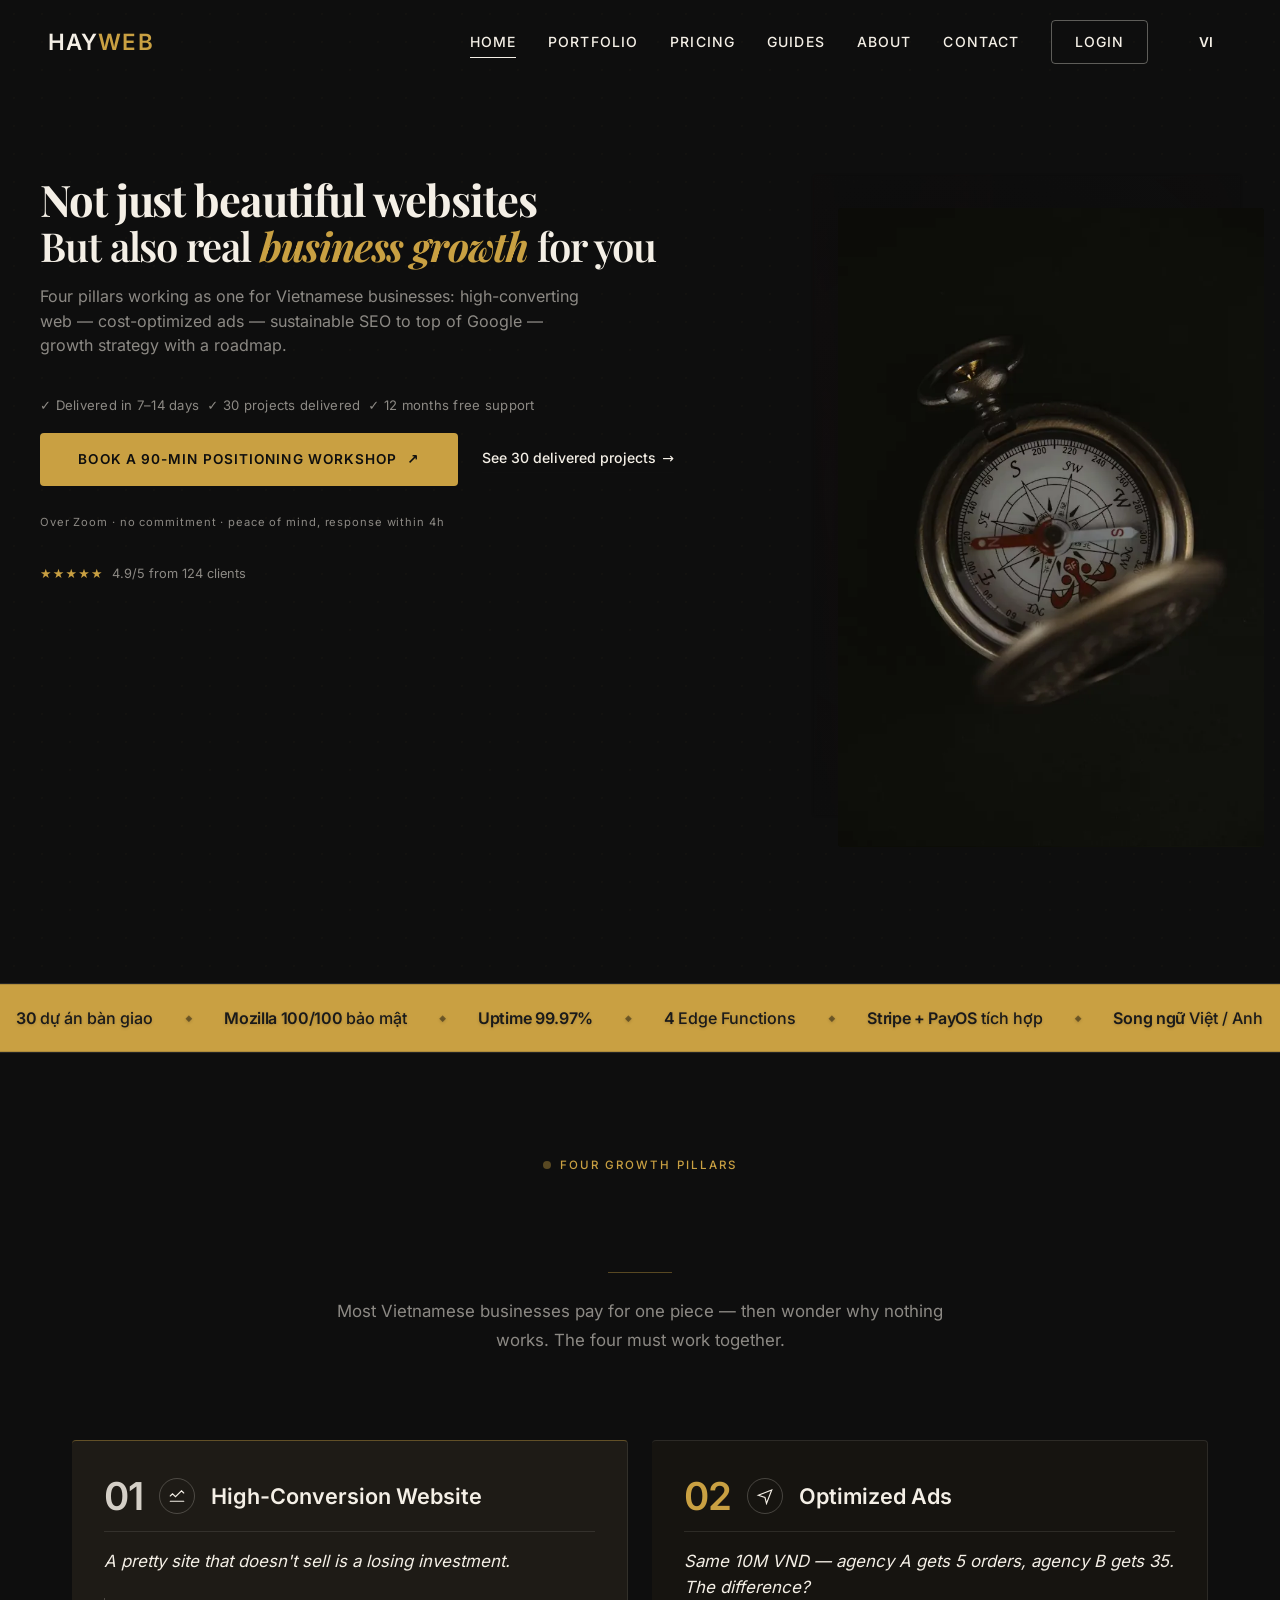
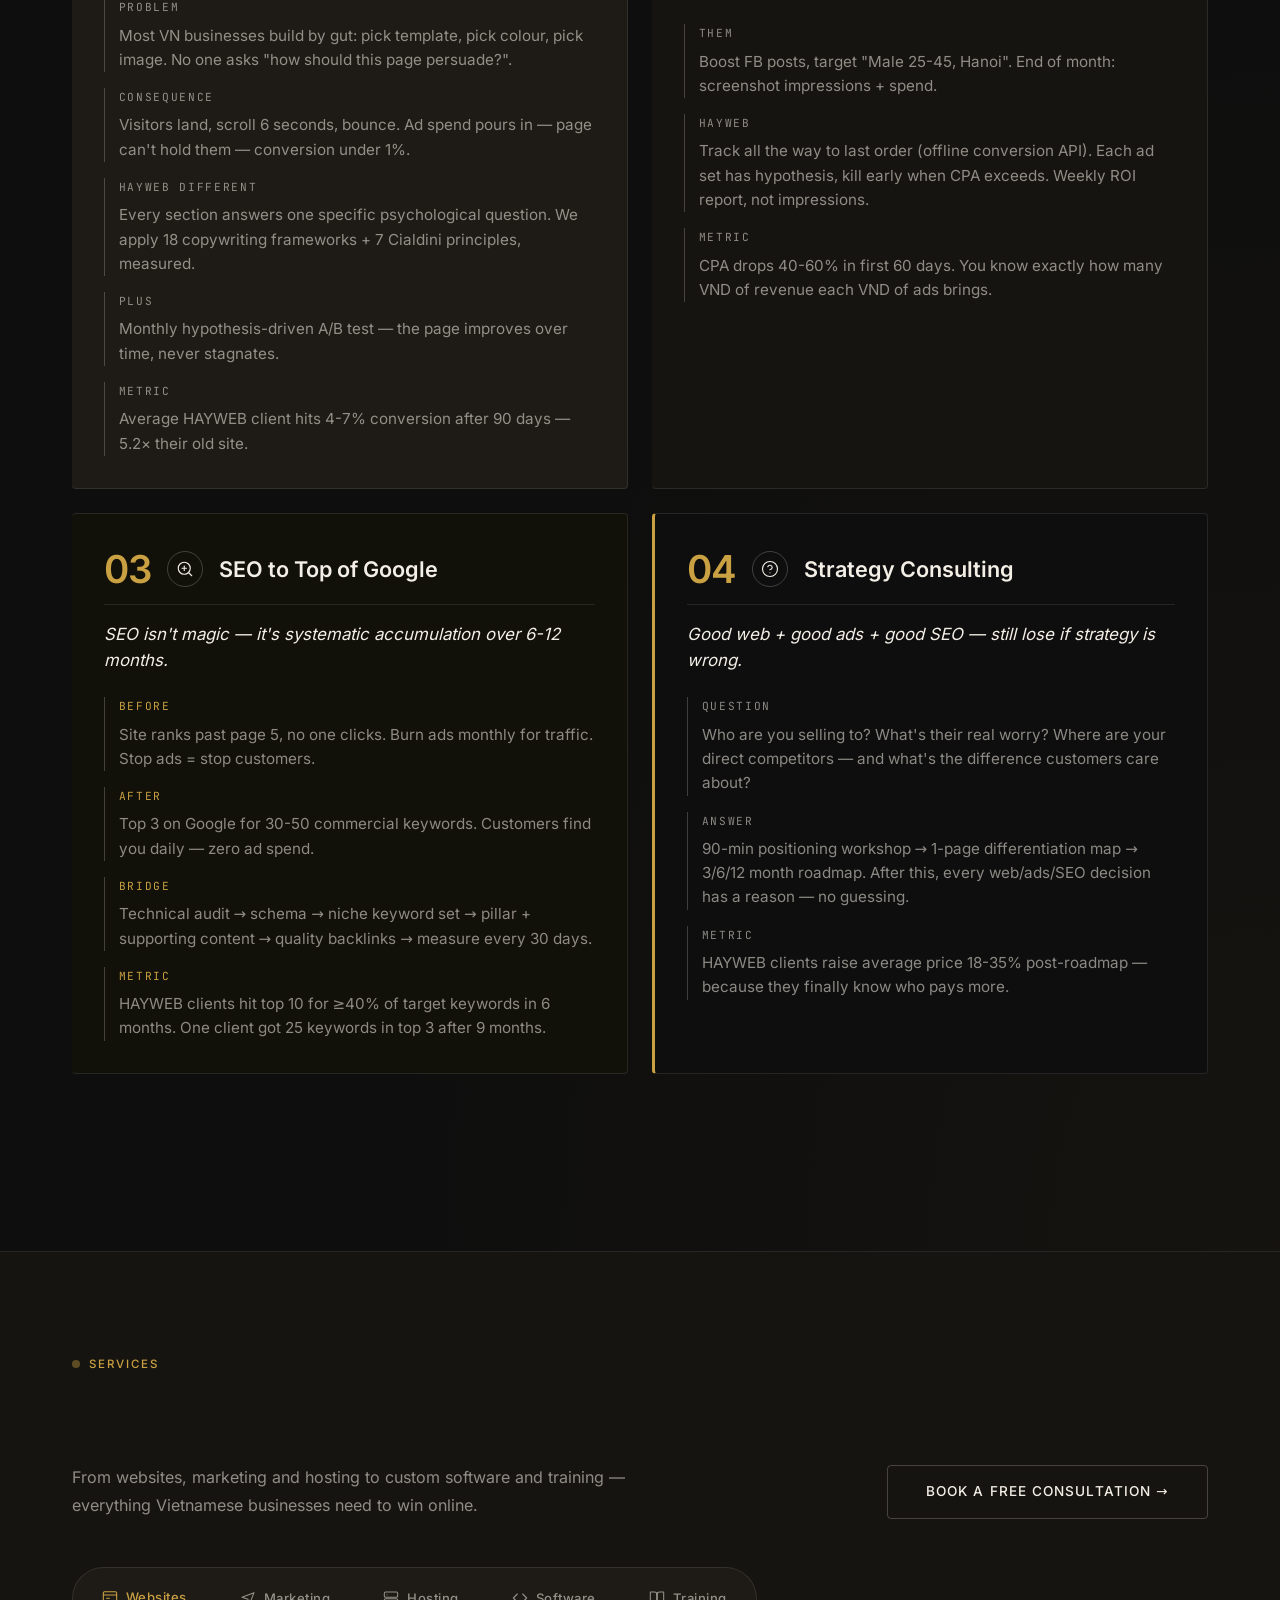
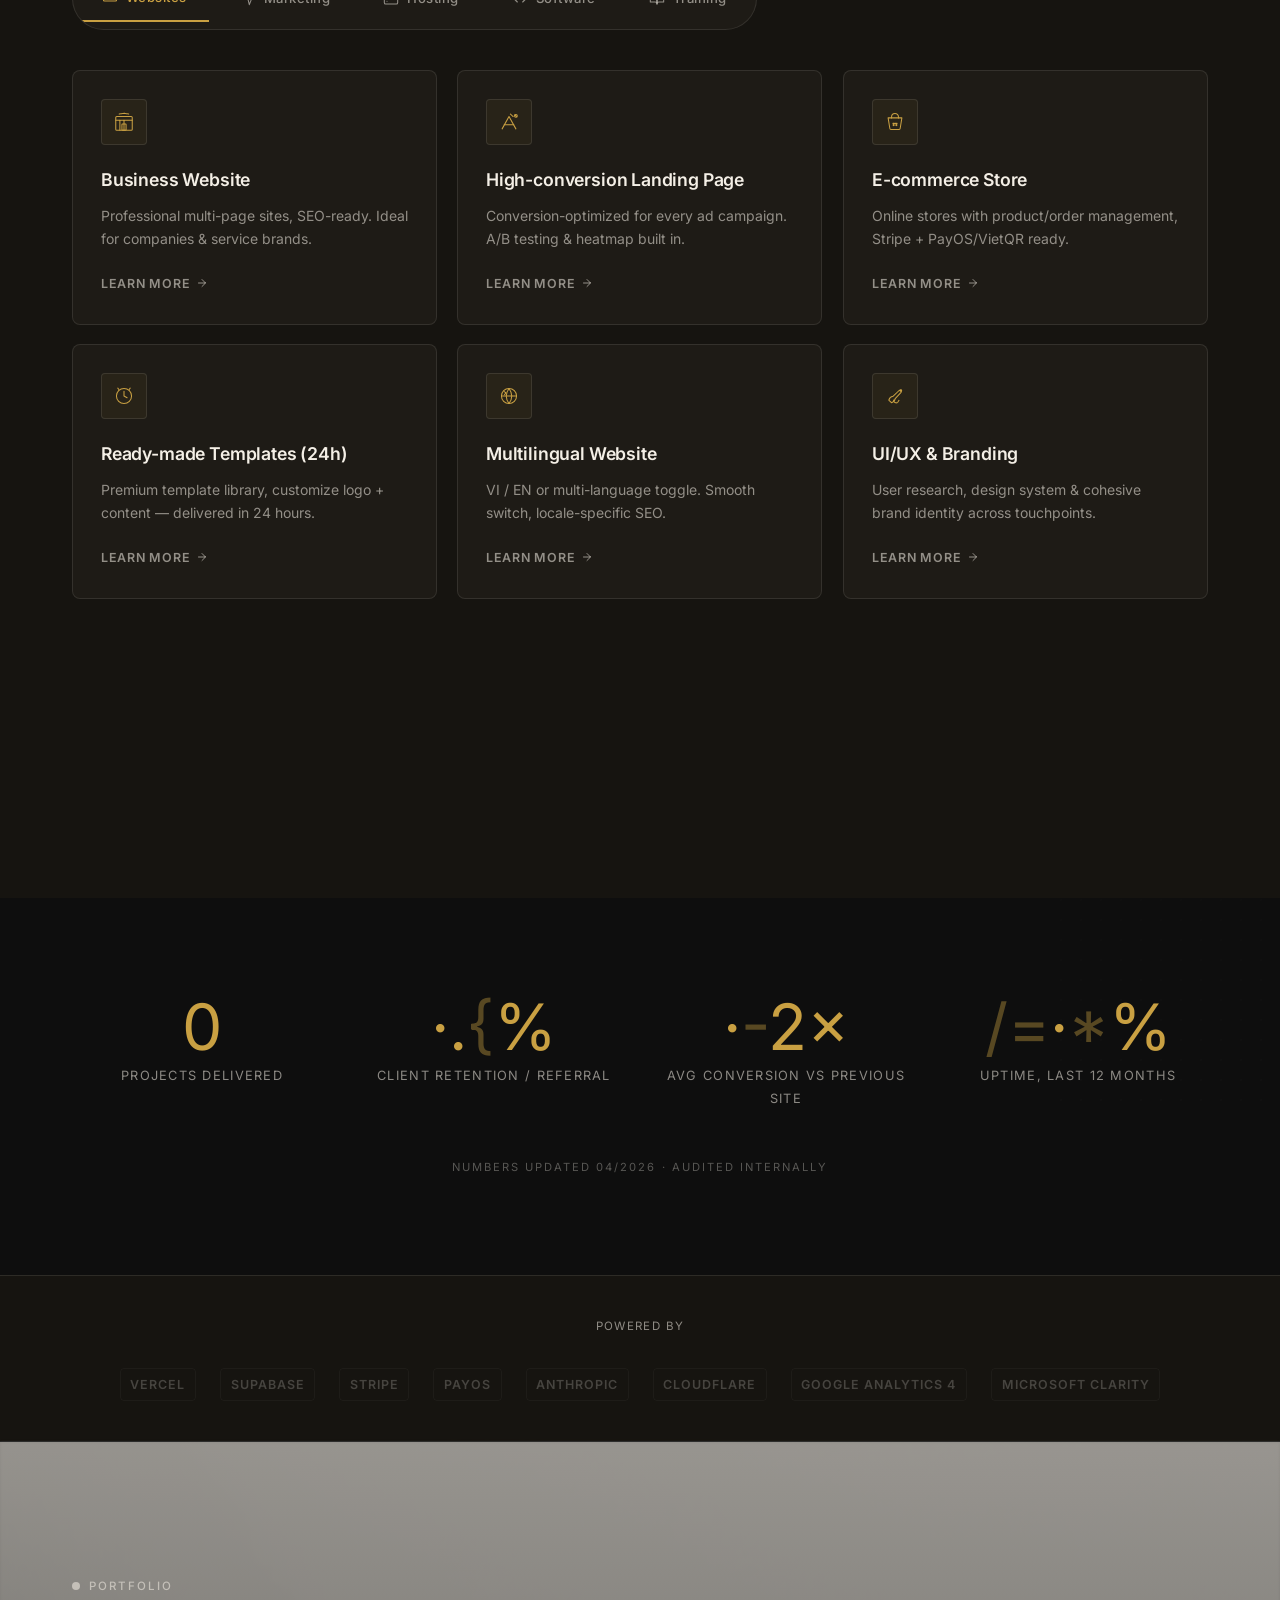
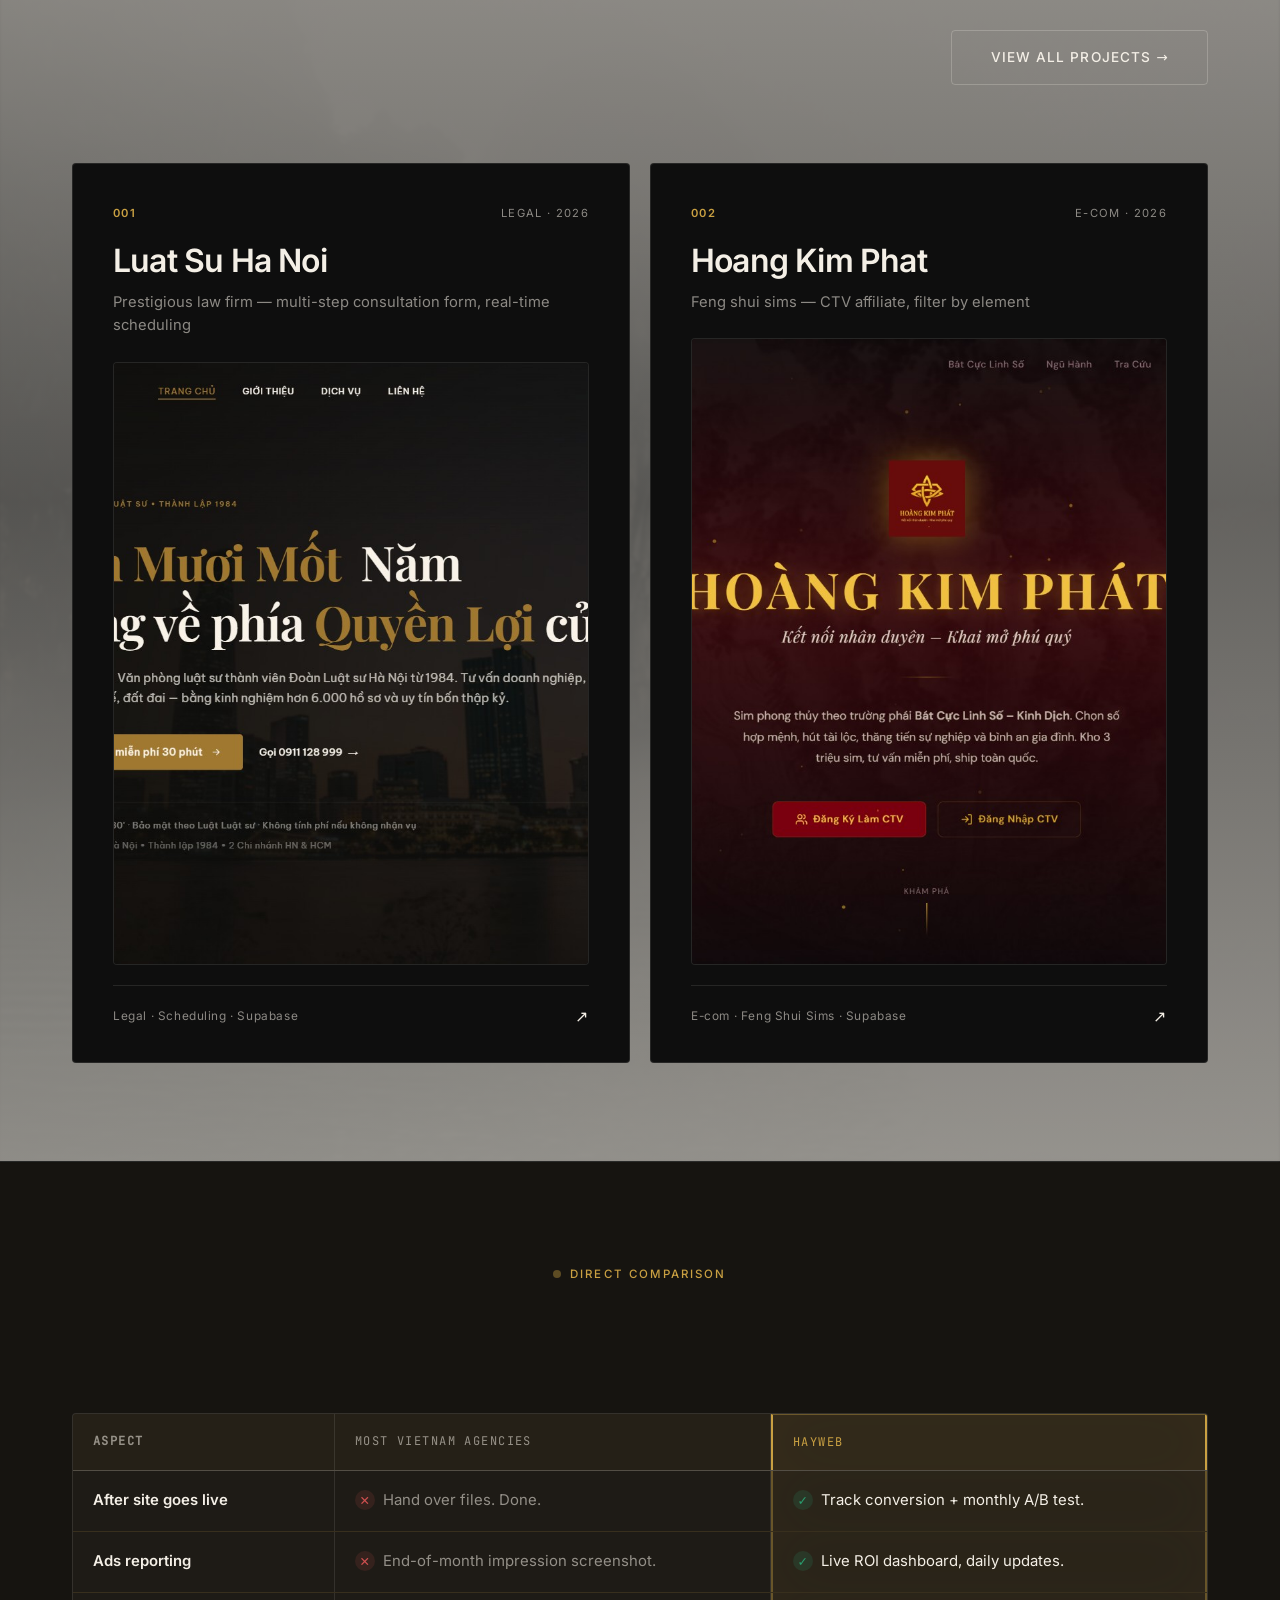
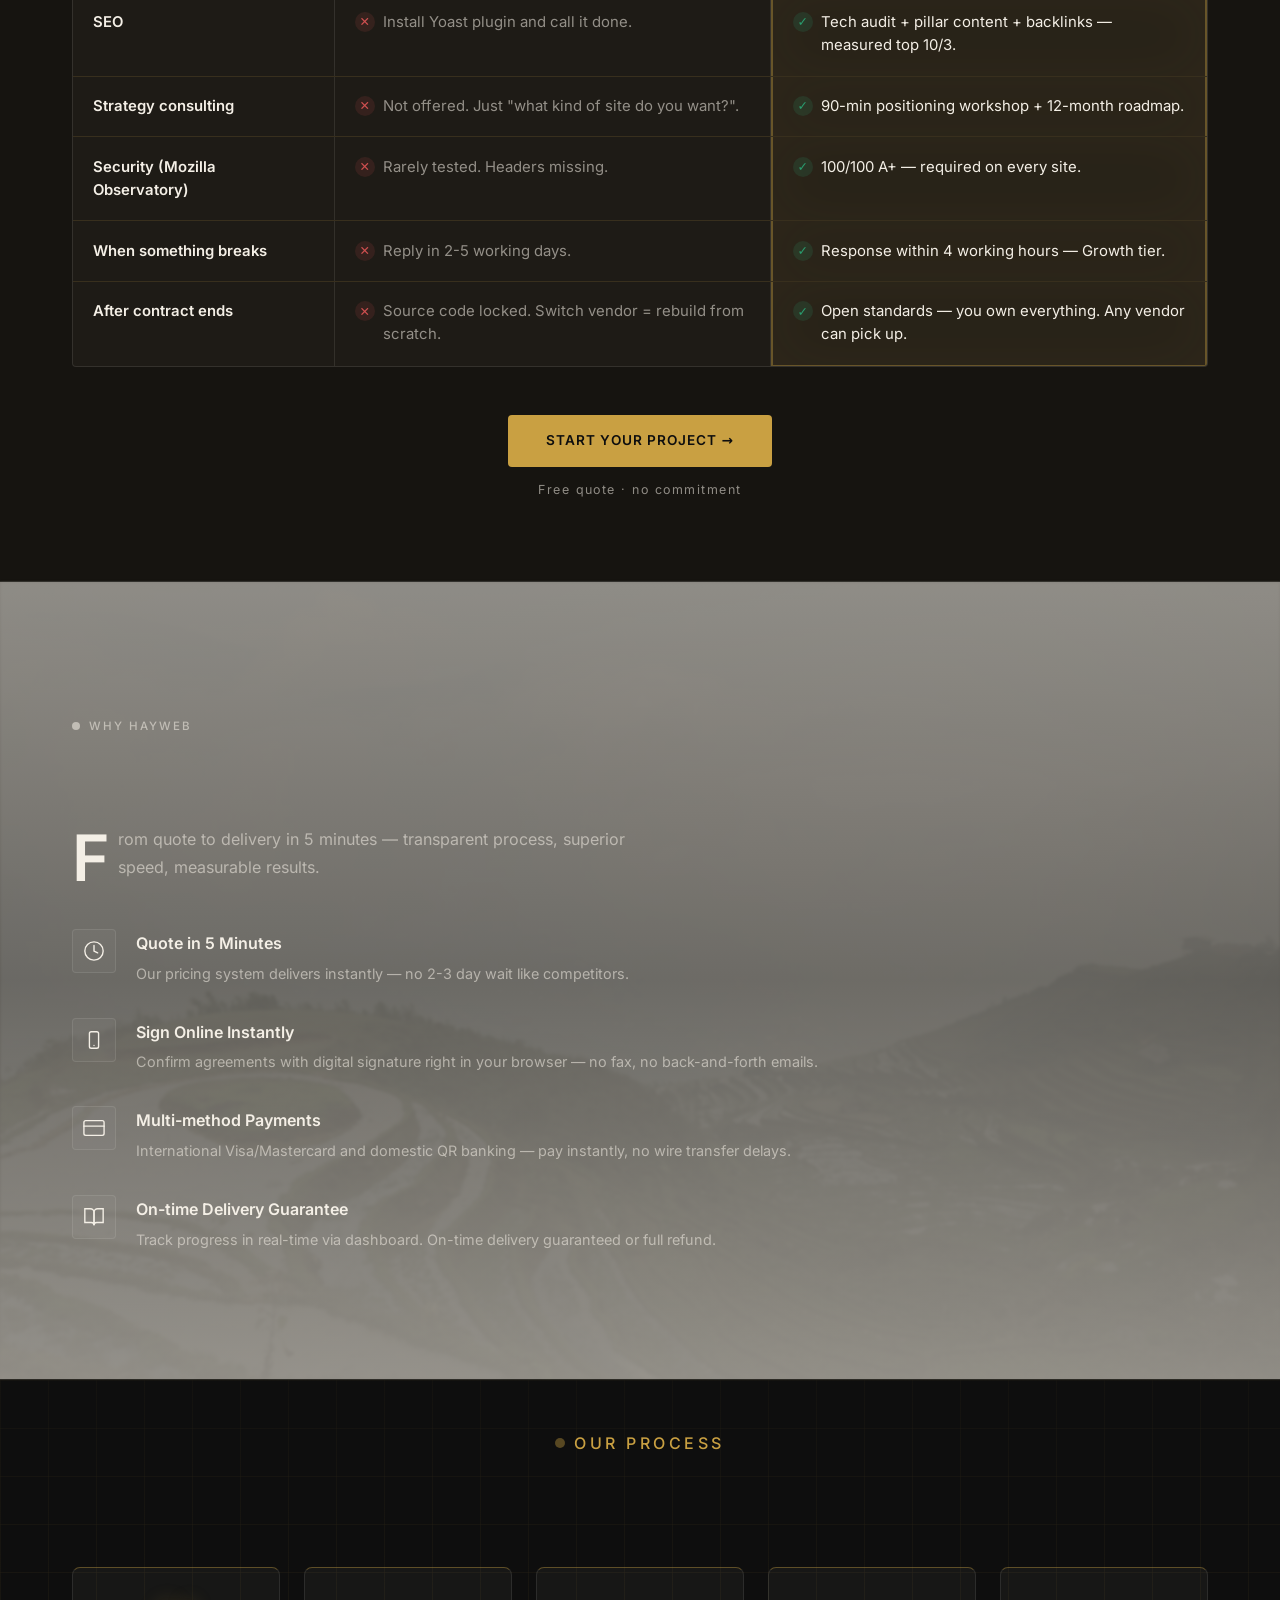
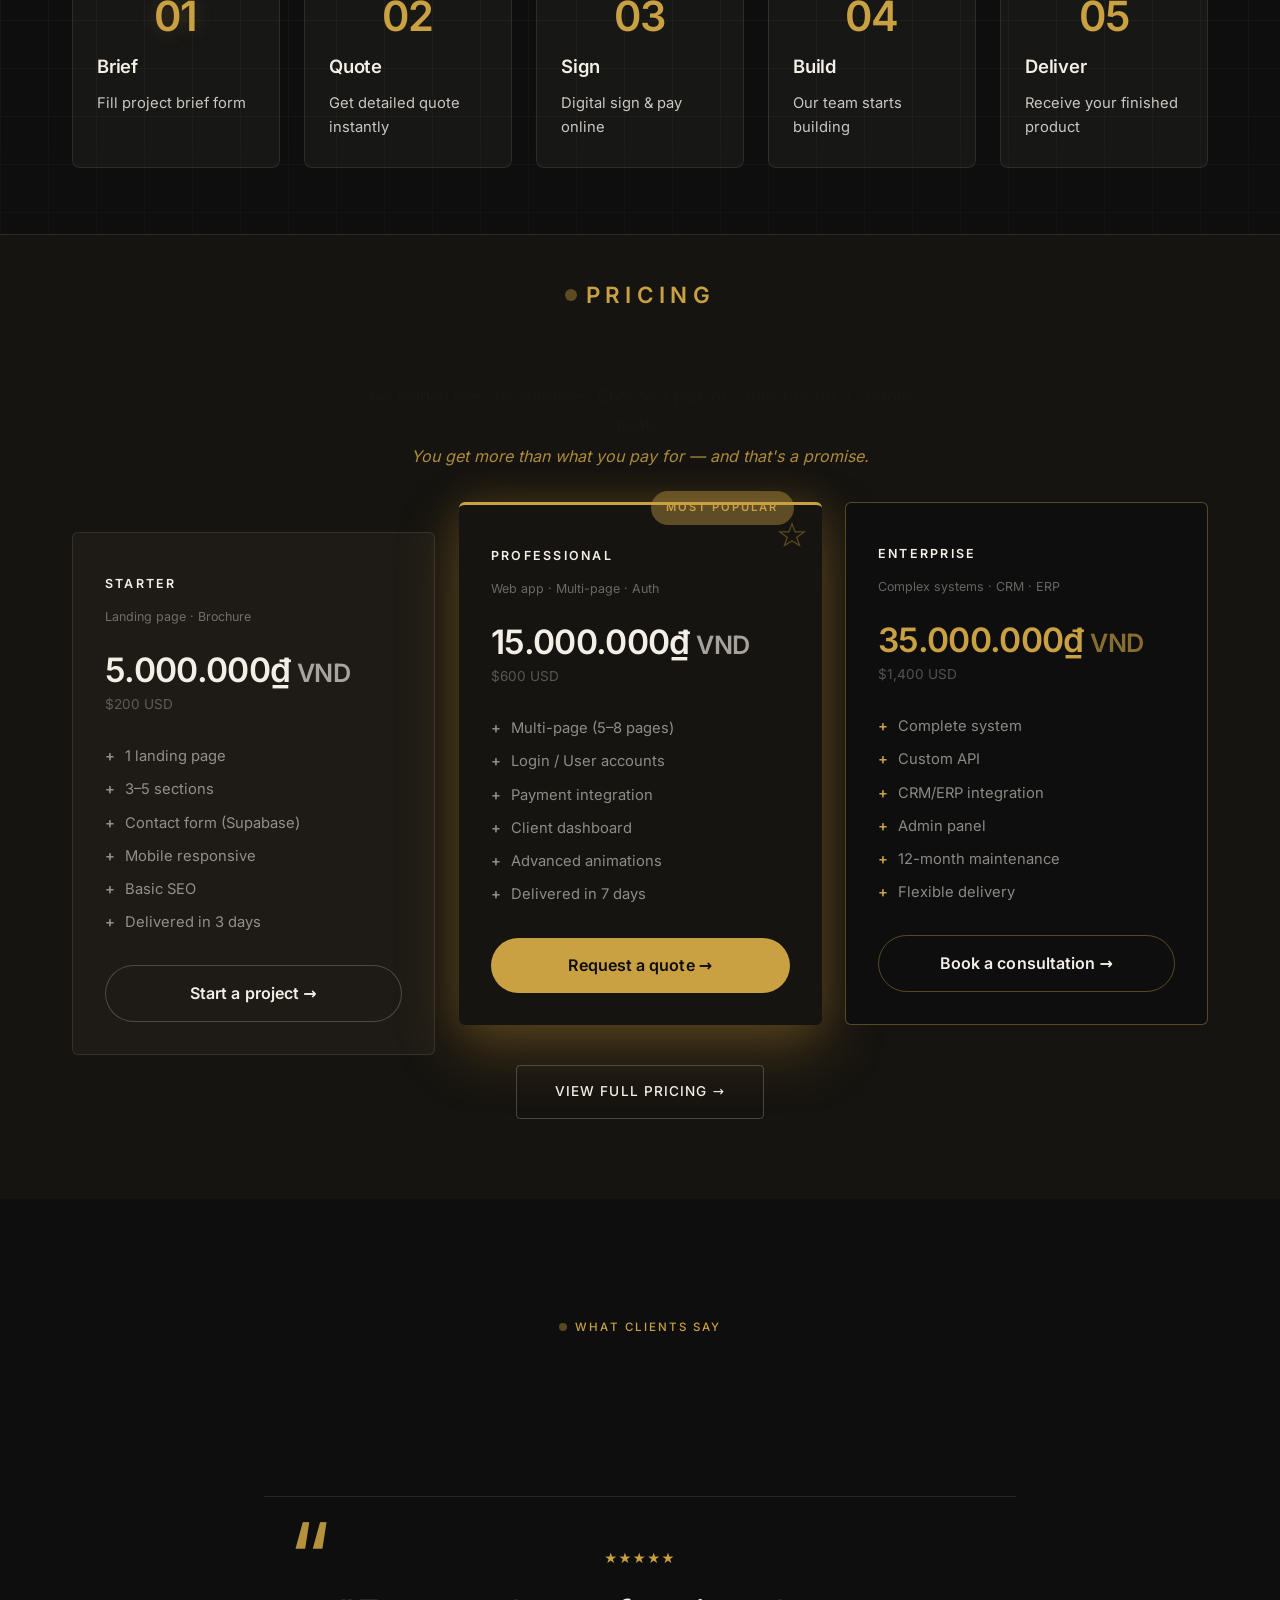
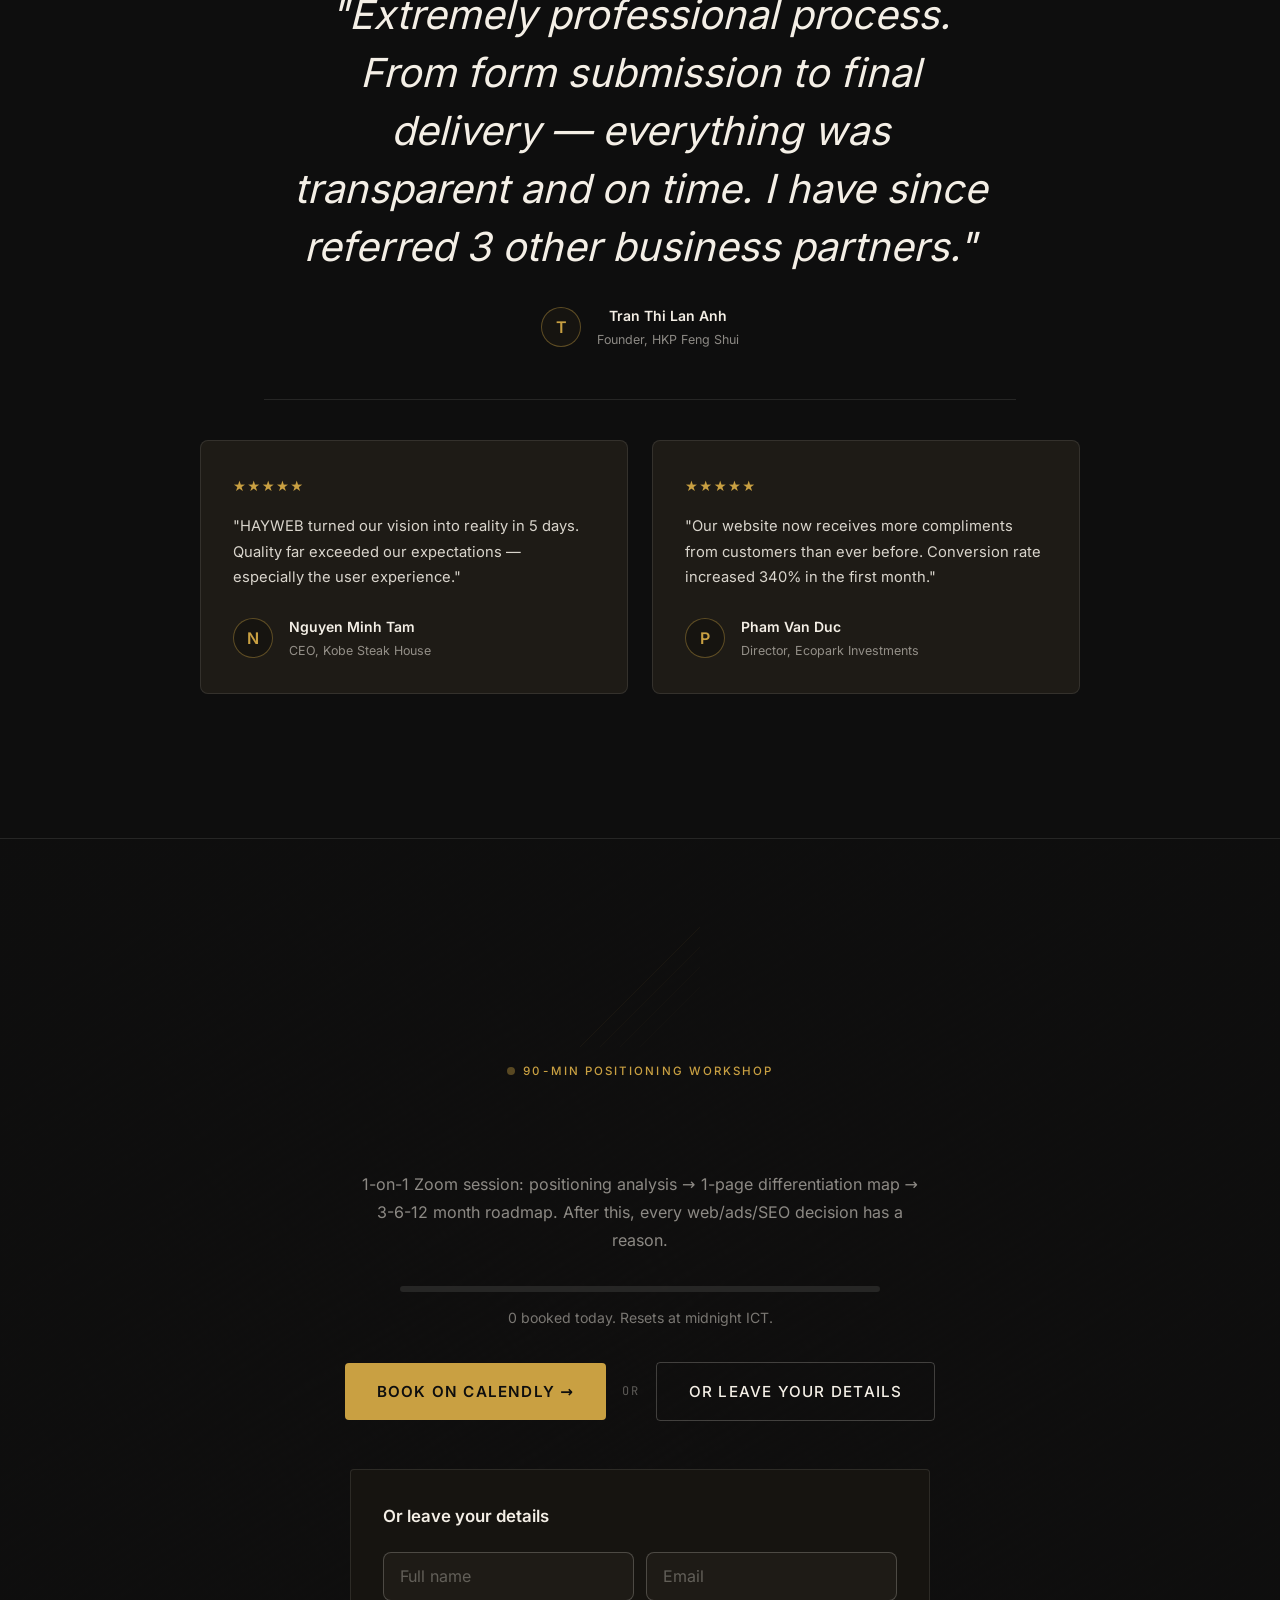
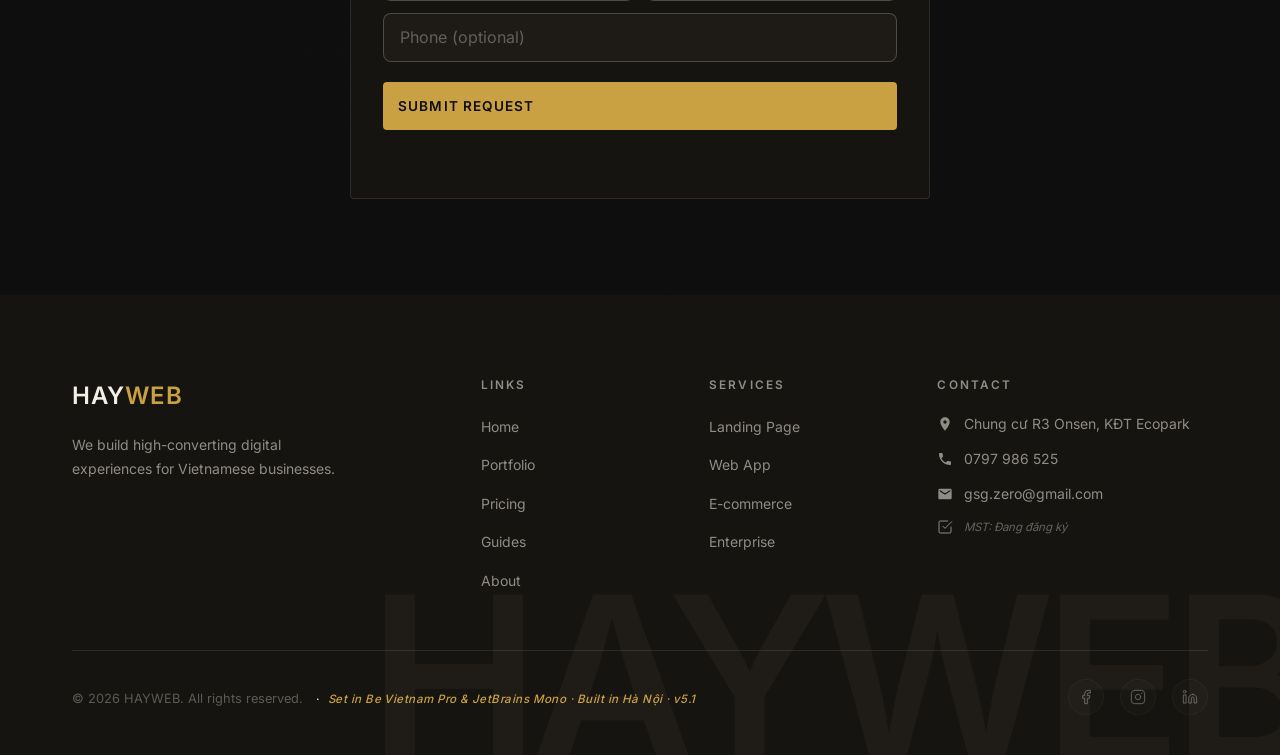
==== index.html @ c32a1100 "perf(critical-css)+seo: hand-craft 38KB→10KB above-fold + LQIP hero + Maps URL PERF: Replace Day 8 c" ====
<!DOCTYPE html>
<html lang="vi">
<head>
  <meta charset="UTF-8">
  <meta name="viewport" content="width=device-width, initial-scale=1.0">
  <meta name="google-site-verification" content="5I9K8jd0pE29wm3hvf7FBNsYsAf1_vEJTSc87kJavno">
  <title>HAYWEB – Thiết kế website chuyên nghiệp tại Hà Nội</title>
  <meta name="description" content="HAYWEB – Thiết kế website cao cấp, chuyên nghiệp. Báo giá trong 5 phút, ký số trực tuyến, thanh toán online. Đẳng cấp khác biệt từ ngày đầu tiên.">
  <meta property="og:title" content="HAYWEB – Thiết kế website chuyên nghiệp tại Hà Nội">
  <meta property="og:description" content="HAYWEB – Thiết kế website cao cấp, báo giá 5 phút, ký số trực tuyến, thanh toán online. Đẳng cấp khác biệt từ ngày đầu tiên.">
  <meta property="og:url" content="https://hayweb.vn/">
  <meta property="og:type" content="website">
  <meta property="og:image" content="https://hayweb.vn/images/og-image.jpg">
  <meta property="og:image:width" content="1200">
  <meta property="og:image:height" content="630">
  <meta property="og:image:alt" content="HAYWEB – Studio thiết kế website cao cấp Hà Nội">
  <meta property="og:locale" content="vi_VN">
  <meta property="og:site_name" content="HAYWEB">
  <meta name="twitter:card" content="summary_large_image">
  <meta name="twitter:title" content="HAYWEB – Thiết kế website chuyên nghiệp tại Hà Nội">
  <meta name="twitter:description" content="Studio thiết kế website cao cấp. Báo giá 5 phút, ký số online, thanh toán Stripe + PayOS.">
  <meta name="twitter:image" content="https://hayweb.vn/images/og-image.jpg">
  <link rel="icon" href="/favicon.svg" type="image/svg+xml">
  <link rel="canonical" href="https://hayweb.vn/">
  <link rel="preload" href="images/hero-pocket-compass.webp" as="image" type="image/webp" fetchpriority="high">
  <link rel="preload" href="fonts/inter-400-latin.woff2" as="font" type="font/woff2" crossorigin>
  <style>
    /* CLS prevention — reserve space for JS-rendered sections (page-index.js renderXxx).
       Numbers tuned via DevTools-measured rendered heights at 360px viewport mobile sim. */
    #pillars { min-height: 3200px; }
    #services-panels { min-height: 1100px; }
    #why-grid { min-height: 850px; }
    #portfolio-grid { min-height: 1400px; }
    #testimonial-marquee { min-height: 320px; }
    #pricing-grid { min-height: 1800px; }
    @media (min-width: 768px) {
      #pillars { min-height: 1800px; }
      #services-panels { min-height: 700px; }
      #portfolio-grid { min-height: 900px; }
      #pricing-grid { min-height: 900px; }
    }
  </style>
  <link rel="preload" href="fonts/inter-600-latin.woff2" as="font" type="font/woff2" crossorigin>
  <link rel="preload" href="fonts/playfair-roman-latin.woff2" as="font" type="font/woff2" crossorigin>
  <link rel="preload" href="fonts/bvp-400-vi.woff2" as="font" type="font/woff2" crossorigin>
  <style>*,::after,::before{box-sizing:border-box;margin:0;padding:0}
:root{--bg:#F4EFE6;--surface:#FAF7EE;--surface-2:#FFFFFF;--surface-hover:#EFE9DC;--border:rgba(26,26,26,.10);--border-hover:rgba(26,26,26,.22);--text:#1a1a1a;--silver:#2a2520;--silver-light:#4a4540;--muted:rgba(26,26,26,.58);--muted-2:rgba(26,26,26,.32);--white:#FFFFFF;--gold:#A67C2E;--gold-light:#BF9137;--radius:4px;--radius-lg:8px;--shadow:0 4px 24px rgba(60,40,15,.08);--font-headline:'Playfair Display','Be Vietnam Pro',Georgia,serif;--font-display:'Inter','Be Vietnam Pro',system-ui,sans-serif;--font-body:'Inter','Be Vietnam Pro',system-ui,sans-serif;--font-mono:'Inter','Be Vietnam Pro',system-ui,sans-serif;--dark-ink:#0E0E0E;--dark-surface:#161410;--dark-surface-2:#1E1B16;--dark-muted:rgba(244,239,230,.55);--dark-muted-2:rgba(244,239,230,.32);--dark-border:rgba(244,239,230,.10);--dark-border-hover:rgba(244,239,230,.22);--cream:#F4EFE6;--gold-on-dark:#C9A042;--gold-ornament:rgba(201,160,66,.40)}
html{scroll-behavior:smooth;-webkit-text-size-adjust:100%;overflow-x:clip}
body{font-family:var(--font-body);background:var(--bg);color:var(--silver);line-height:1.75;min-height:100vh;overflow-x:hidden}
a{color:var(--silver);text-decoration:none;transition:color .2s}
a:hover{color:var(--text)}
img{max-width:100%;height:auto;display:block}
button{font-family:inherit;cursor:pointer}
body::before{content:'';position:fixed;inset:0;z-index:-1;background-image:url("data:image/svg+xml,%3Csvg viewBox='0 0 256 256' xmlns='http://www.w3.org/2000/svg'%3E%3Cfilter id='noise'%3E%3CfeTurbulence type='fractalNoise' baseFrequency='0.9' numOctaves='4'/%3E%3C/filter%3E%3Crect width='100%25' height='100%25' filter='url(%23noise)' opacity='0.025'/%3E%3C/svg%3E");pointer-events:none;mix-blend-mode:multiply}
#nav{position:fixed;top:0;left:0;right:0;z-index:1000;display:flex;align-items:center;justify-content:space-between;padding:1.25rem 3rem;background:0 0;transition:background .4s,border-color .4s,padding .4s}
@media (max-width:900px){#nav{padding:1rem 1.5rem}}
.hero{position:relative;min-height:100vh;display:flex;align-items:stretch;justify-content:center;overflow:hidden;background-color:var(--bg);background-image:radial-gradient(circle,rgba(26,26,26,.05) 1px,transparent 1px);background-size:28px 28px;color:#1a1a1a;text-align:left;border-bottom:1px solid rgba(26,26,26,.08)}
.hero-bg{display:none}
.hero-content{position:relative;z-index:1;width:100%;max-width:1320px;padding:3.5rem 2.5rem 3rem;display:grid;grid-template-columns:1.25fr 0.75fr;gap:4rem;align-items:start}
.hero-text{max-width:820px}
.hero-eyebrow{display:none!important}
.hero-title{font-family:var(--font-display);font-weight:700;color:#1a1a1a;margin-bottom:1rem;opacity:0;transform:translateY(30px);animation:.9s .4s forwards fadeUp;font-size:clamp(2.2rem,4.2vw,4rem);line-height:1.08;letter-spacing:-.025em;white-space:normal;display:flex;flex-direction:column}
.hero-subtitle{font-size:clamp(1rem,2vw,1.15rem);color:rgba(26,26,26,.65);max-width:520px;line-height:1.7;margin:0 0 2.25rem;opacity:0;transform:translateY(25px);animation:.9s .6s forwards fadeUp}
.hero-actions{display:flex;align-items:center;justify-content:flex-start;gap:1rem;flex-wrap:wrap;opacity:0;transform:translateY(20px);animation:.8s .8s forwards fadeUp}
.hero-benefits{display:flex;align-items:center;justify-content:flex-start;gap:1.5rem;flex-wrap:wrap;opacity:0;transform:translateY(20px);animation:.8s .75s forwards fadeUp;margin-bottom:1.75rem}
.btn-primary{position:relative;overflow:hidden;padding:.9rem 2.4rem;background:var(--text);color:var(--bg);border:none;border-radius:var(--radius);font-size:.85rem;font-weight:600;letter-spacing:.08em;text-transform:uppercase;display:inline-flex;align-items:center;gap:.5rem;transition:background .2s,box-shadow .2s,color .2s}
.btn-primary:hover{background:#000;color:#fff;box-shadow:0 12px 36px rgba(26,26,26,.2)}
.btn-outline{padding:.9rem 2.4rem;background:0 0;color:var(--text);border:1px solid var(--border-hover);border-radius:var(--radius);font-size:.85rem;font-weight:500;letter-spacing:.08em;text-transform:uppercase;display:inline-flex;align-items:center;gap:.5rem;transition:border-color .2s,color .2s,background .2s}
.btn-outline:hover{border-color:var(--text);color:var(--text);background:rgba(26,26,26,.04)}
.hero-product-figure{position:relative;width:100%;aspect-ratio:2/3;max-width:460px;margin:0 auto;border-radius:var(--radius);overflow:hidden;display:flex;flex-direction:column;background-image:url("[data-uri]");background-size:cover;background-position:center;background-repeat:no-repeat;z-index:2}
.hero-product-figure img{width:100%;height:100%;object-fit:cover;object-position:center;display:block}
.hero-visual-editorial{position:relative;width:100%;max-width:520px;margin-left:auto;opacity:0;transform:translateY(20px);animation:.9s 1s forwards fadeUp;isolation:isolate}
.hero-visual-caption{display:none!important}
.fade-up{opacity:0;transform:translateY(30px);transition:opacity .7s,transform .7s}
.fade-up.revealed{opacity:1;transform:none}
@keyframes fadeUp{to{opacity:1;transform:translateY(0)}}
.marquee{background:var(--gold,#a67c2e);color:#1a1a1a;border-top:1px solid rgba(26,26,26,.15);border-bottom:1px solid rgba(26,26,26,.15);overflow:hidden;position:relative}
.marquee-track{display:flex;width:max-content;animation:64s linear infinite marqueeScroll}
.marquee:hover .marquee-track{animation-play-state:paused}
.marquee-content{display:flex;align-items:center;gap:2rem;padding:1.2rem 1rem;font-family:var(--font-display);font-weight:500;font-size:1rem;white-space:nowrap}
.marquee-stat strong{font-family:var(--font-mono);font-weight:700;font-size:1.15rem;letter-spacing:-.02em;color:#1a1a1a;font-synthesis:none}
.marquee-dot{color:rgba(14,14,14,.45);font-size:.55rem;flex-shrink:0}
@keyframes marqueeScroll{0%{transform:translateX(0)}100%{transform:translateX(-50%)}}
@media (max-width:1024px){.hero-content{grid-template-columns:1fr;gap:3rem;text-align:center;padding:7rem 2rem 5rem}.hero-text{max-width:720px;margin:0 auto}.hero-actions,.hero-benefits{justify-content:center}.hero-subtitle{margin-left:auto;margin-right:auto}.hero-visual-editorial{max-width:440px;margin:1rem auto 1.5rem}}
@media (max-width:768px){.hero-content{padding:2.5rem 1.5rem 2rem}.hero-title{font-size:3.2rem}.hero-product-figure{max-width:320px}.marquee-track{animation-duration:48s}.marquee-content{font-size:.88rem;gap:1.5rem}.marquee-stat strong{font-size:1rem}}
@media (prefers-reduced-motion:reduce){.marquee-track{animation:none}*,::after,::before{animation-duration:0s!important;animation-iteration-count:1!important;transition-duration:0s!important}.fade-up{opacity:1!important;transform:none!important}.cursor-pill{display:none!important}}
.cursor-pill{display:none!important}
body.home-dark-luxury{background:var(--dark-ink);color:var(--cream);--bg:var(--dark-ink);--surface:var(--dark-surface);--surface-hover:var(--dark-surface-2);--text:var(--cream);--silver:var(--cream);--silver-light:rgba(244,239,230,.72);--muted:var(--dark-muted);--border:var(--dark-border);--border-hover:var(--dark-border-hover);--gold:var(--gold-on-dark);--white:var(--dark-surface)}
body.home-dark-luxury::before{background-image:url("data:image/svg+xml,%3Csvg viewBox='0 0 256 256' xmlns='http://www.w3.org/2000/svg'%3E%3Cfilter id='noise'%3E%3CfeTurbulence type='fractalNoise' baseFrequency='0.9' numOctaves='4'/%3E%3C/filter%3E%3Crect width='100%25' height='100%25' filter='url(%23noise)' opacity='0.018'/%3E%3C/svg%3E");mix-blend-mode:screen}
body.home-dark-luxury #nav{background:0 0}
body.home-dark-luxury .hero{background:var(--dark-ink);background-image:radial-gradient(circle,rgba(201,160,66,.025) 1px,transparent 1px);background-size:28px 28px;color:var(--cream);border-bottom-color:var(--dark-border);min-height:auto;max-height:none}
body.home-dark-luxury .hero-content{align-items:stretch}
body.home-dark-luxury .hero-title{color:var(--cream);font-size:clamp(2rem,3.4vw,2.75rem);line-height:1.1}
body.home-dark-luxury .hero-subtitle{color:var(--dark-muted)}
body.home-dark-luxury .hero-visual-editorial{position:relative;isolation:isolate}
body.home-dark-luxury .hero-visual-editorial::before{content:'';position:absolute;inset:0;background-image:url('images/hero-velvet-oxblood.jpg');background-size:cover;background-position:right center;transform:scaleX(-1);filter:brightness(.45) contrast(1.05) saturate(.7) blur(1.5px);opacity:.22;z-index:0;pointer-events:none}
body.home-dark-luxury .hero-visual-editorial::after{content:'';position:absolute;inset:0;background:radial-gradient(ellipse at 30% 50%,rgba(14,14,14,.65) 0,rgba(14,14,14,.85) 70%,rgba(14,14,14,.95) 100%);z-index:1;pointer-events:none}
body.home-dark-luxury .hero-visual.hero-visual-editorial{display:flex;flex-direction:column;justify-content:flex-end;align-self:stretch}
body.home-dark-luxury .hero-product-figure{margin:0 0 0 auto!important;transform:translate(1.5rem,2rem);position:relative;z-index:2}
body.home-dark-luxury .marquee .marquee-stat,body.home-dark-luxury .marquee .marquee-dot{text-shadow:0 1px 3px rgba(60,40,15,.2)}
body.home-dark-luxury input:not([type=checkbox]):not([type=radio]):not([type=submit]):not([type=button]){background:var(--dark-surface-2);color:var(--cream);border:1px solid var(--dark-border-hover);font-size:16px;font-family:var(--font-body)}
@media (max-width:1024px){body.home-dark-luxury .hero-product-figure{transform:none;margin:1rem auto 0!important}}
@media (max-width:768px){body.home-dark-luxury .hero-visual-editorial{display:none}body.home-dark-luxury .hero-title{font-size:clamp(2.8rem,8vw,4rem)}body.home-dark-luxury .marquee .marquee-stat{font-size:.85rem}}</style><link rel="stylesheet" href="css/style.css"><noscript><link rel="stylesheet" href="css/style.css"></noscript>
  <script type="application/ld+json">
  {
    "@context": "https://schema.org",
    "@graph": [
      {
        "@type": "Organization",
        "@id": "https://hayweb.vn/#organization",
        "name": "HAYWEB",
        "alternateName": "HAYWEB Studio",
        "url": "https://hayweb.vn/",
        "logo": {
          "@type": "ImageObject",
          "url": "https://hayweb.vn/favicon.svg",
          "width": 512,
          "height": 512
        },
        "description": "Studio thiết kế website cao cấp tại Hà Nội. Bốn trụ cột: website chuyển đổi cao, quảng cáo tối ưu, SEO bền vững, chiến lược tăng trưởng cho doanh nghiệp Việt.",
        "address": {
          "@type": "PostalAddress",
          "streetAddress": "Chung cư R3 Onsen, KĐT Ecopark",
          "addressLocality": "Hà Nội",
          "addressCountry": "VN"
        },
        "contactPoint": {
          "@type": "ContactPoint",
          "telephone": "+84-797-986-525",
          "contactType": "customer service",
          "areaServed": "VN",
          "availableLanguage": ["Vietnamese", "English"]
        },
        "founder": { "@id": "https://hayweb.vn/about#gialuong" },
        "knowsAbout": ["Web Design", "SEO", "Digital Marketing", "Conversion Optimization"],
        "areaServed": { "@type": "Country", "name": "Vietnam" },
        "sameAs": [
          "https://zalo.me/0797986525",
          "https://share.google/uoSstesYqToDOje9V"
        ]
      },
      {
        "@type": "WebSite",
        "@id": "https://hayweb.vn/#website",
        "url": "https://hayweb.vn/",
        "name": "HAYWEB",
        "description": "Studio thiết kế website cao cấp tại Hà Nội",
        "publisher": { "@id": "https://hayweb.vn/#organization" },
        "inLanguage": ["vi", "en"]
      },
      {
        "@type": "WebPage",
        "@id": "https://hayweb.vn/#webpage",
        "url": "https://hayweb.vn/",
        "name": "HAYWEB – Thiết kế website chuyên nghiệp tại Hà Nội",
        "description": "HAYWEB – Thiết kế website cao cấp, chuyên nghiệp. Báo giá trong 5 phút, ký số trực tuyến, thanh toán online. Đẳng cấp khác biệt từ ngày đầu tiên.",
        "isPartOf": { "@id": "https://hayweb.vn/#website" },
        "about": { "@id": "https://hayweb.vn/#organization" },
        "inLanguage": "vi"
      }
    ]
  }
  </script>
</head>
<body class="home-dark-luxury">

<nav id="nav" role="navigation" aria-label="Main navigation"></nav>

<main id="main-content">

<!-- HERO — editorial v5.1 dark luxury (asymmetric text-left + velvet art right) -->
<!-- Pattern: design-004 Dark Editorial Typography, copy-004 Hero Triple Trust Stack -->
<section class="hero bg-paper-grain" id="home">
  <div class="hero-bg"></div>
  <div class="hero-content">
    <div class="hero-text">
      <div class="hero-eyebrow" id="hero-eyebrow" data-motion="hero-eyebrow"></div>
      <!-- data-split-text REMOVED per effects-plan.md §5: hero H1 uses custom GSAP multi-line
           slide animation (page-index.js PATTERN 1) — split-text-reveal would conflict. -->
      <h1 class="hero-title" id="hero-title" data-motion="hero-reveal"></h1>
      <p class="hero-subtitle" id="hero-sub" data-motion="hero-sub"></p>
      <div class="hero-benefits" id="hero-benefits" data-motion="hero-benefits"></div>
      <div class="hero-actions" id="hero-actions" data-motion="hero-ctas">
        <!-- Primary CTA — data-magnetic hook for motion-director Phase 3.2.5 -->
      </div>
    </div>

    <!-- Hero right column — v5.1 revision: brass compass image (images-curated-v2.md v2-1) -->
    <!-- D1: Replaces CSS art-typography per peer revision. velvet ::before kept as safety-net below image. -->
    <!-- Mode B: hero-velvet-oxblood.jpg via CSS ::before on .hero-visual-editorial (images-curated.md Image 3) -->
    <div class="hero-visual hero-visual-editorial" data-motion="hero-art">
      <!-- P2c: figcaption removed per peer direction — image only, no overlay text -->
      <figure class="hero-product-figure">
        <picture>
          <source type="image/webp" srcset="images/hero-pocket-compass.webp">
          <img src="images/hero-pocket-compass.png" alt="La bàn bỏ túi đồng cổ trên nền tối — biểu tượng định hướng cho dự án web HAYWEB" loading="eager" fetchpriority="high" decoding="async" width="700" height="1050">
        </picture>
      </figure>
      <span class="hero-visual-caption" id="hero-visual-caption" hidden></span>
    </div>
  </div>
</section>

<!-- MARQUEE PROOF STRIP — gold band, 7 verified stats, 64s loop (content-output-2026-05-03 §marquee) -->
<div class="marquee" aria-hidden="true">
  <div class="marquee-track">
    <!-- Content duplicated once for seamless infinite loop (translateX(-50%) technique) -->
    <div class="marquee-content">
      <span class="marquee-stat"><strong>30</strong> dự án bàn giao</span>
      <span class="marquee-dot">◆</span>
      <span class="marquee-stat"><strong>Mozilla 100/100</strong> bảo mật</span>
      <span class="marquee-dot">◆</span>
      <span class="marquee-stat"><strong>Uptime 99.97%</strong></span>
      <span class="marquee-dot">◆</span>
      <span class="marquee-stat"><strong>4</strong> Edge Functions</span>
      <span class="marquee-dot">◆</span>
      <span class="marquee-stat"><strong>Stripe + PayOS</strong> tích hợp</span>
      <span class="marquee-dot">◆</span>
      <span class="marquee-stat"><strong>Song ngữ</strong> Việt / Anh</span>
      <span class="marquee-dot">◆</span>
      <span class="marquee-stat"><strong>CSP A+</strong> · không CDN ngoài</span>
      <span class="marquee-dot">◆</span>
    </div>
    <!-- Duplicate for loop -->
    <div class="marquee-content" aria-hidden="true">
      <span class="marquee-stat"><strong>30</strong> dự án bàn giao</span>
      <span class="marquee-dot">◆</span>
      <span class="marquee-stat"><strong>Mozilla 100/100</strong> bảo mật</span>
      <span class="marquee-dot">◆</span>
      <span class="marquee-stat"><strong>Uptime 99.97%</strong></span>
      <span class="marquee-dot">◆</span>
      <span class="marquee-stat"><strong>4</strong> Edge Functions</span>
      <span class="marquee-dot">◆</span>
      <span class="marquee-stat"><strong>Stripe + PayOS</strong> tích hợp</span>
      <span class="marquee-dot">◆</span>
      <span class="marquee-stat"><strong>Song ngữ</strong> Việt / Anh</span>
      <span class="marquee-dot">◆</span>
      <span class="marquee-stat"><strong>CSP A+</strong> · không CDN ngoài</span>
      <span class="marquee-dot">◆</span>
    </div>
  </div>
</div>

<!-- 4 PILLARS — editorial: drop-cap intro + numbered XL cards -->
<!-- Pattern: code-009 GSAP Horizontal Pin Scroll; ascending tone card 1→4 -->
<section id="pillars" class="pillars-section bg-warm-corner">
  <div class="container">
    <div class="text-center" style="margin-bottom:3.5rem">
      <div class="section-label fade-up" style="justify-content:center" id="pillars-label"></div>
      <h2 class="section-title fade-up" id="pillars-title" data-split-text></h2>
      <hr class="rule-line rule-center fade-up" aria-hidden="true">
      <p class="pillars-intro-prose fade-up drop-cap" id="pillars-desc"></p>
    </div>
    <!-- data-tilt on pillar cards applied by JS renderPillars() via card class -->
    <div class="pillars-grid" id="pillars-grid"></div>
  </div>
</section>

<!-- SERVICES (TABS) -->
<!-- Pattern: design-006 Editorial Mono Kicker; ascending dark panels -->
<section id="services" style="padding-top:6rem">
  <div class="container">
    <div style="display:flex;align-items:flex-end;justify-content:space-between;margin-bottom:3rem;gap:2rem;flex-wrap:wrap">
      <div>
        <div class="section-label fade-up" id="svc-label"></div>
        <h2 class="section-title fade-up" id="svc-title"></h2>
        <p class="section-desc fade-up" id="svc-desc"></p>
      </div>
      <a href="/new-project.html" class="btn-outline fade-up" style="white-space:nowrap" id="svc-cta"></a>
    </div>
    <div class="services-tabs fade-up" id="services-tabs" role="tablist"></div>
    <div class="services-tabs-panels" id="services-panels"></div>
  </div>
</section>

<!-- STATS — editorial shock-contrast dark section (1 dark instance per page = pacing rhythm) -->
<!-- Pattern: code-001 Stats Counter easeOutCubic; Mode B marble zone atmospheric (images-curated.md Image 4) -->
<!-- data-nav-dark: signals nav-dark IntersectionObserver to invert nav when overlapping -->
<section class="stats-section stats-dark bg-film-grain" data-nav-dark>
  <!-- Decorative dot grid — Task 4 Pass 7 -->
  <!-- data-scramble on stat numbers: injected by renderPage() → stats.map() in page-index.js -->
  <svg class="stats-dot-grid" aria-hidden="true" xmlns="http://www.w3.org/2000/svg" width="240" height="240" viewBox="0 0 240 240">
    <defs><pattern id="dots" x="0" y="0" width="20" height="20" patternUnits="userSpaceOnUse"><circle cx="1" cy="1" r="1" fill="rgba(244,239,230,0.12)"/></pattern></defs>
    <rect width="240" height="240" fill="url(#dots)"/>
  </svg>
  <div class="container">
    <div class="stats-grid" id="stats-grid"></div>
    <p class="stats-dark-meta" id="stats-meta"></p>
  </div>
</section>

<!-- TECH PARTNERS -->
<!-- Pattern: tech-001 Logo Wall -->
<section class="partners-section" style="border-top:1px solid var(--border);padding:2.5rem 0">
  <div class="container">
    <div class="partners-bar" id="partners-bar" aria-label="Technology partners"></div>
  </div>
</section>

<!-- PORTFOLIO PREVIEW — LIGHT RELIEF section (bg stays ivory per visual-concept §3 section rotation) -->
<!-- Pattern: design-007 Asymmetric Portfolio Grid, code-002 3D Tilt -->
<section class="section-light-relief portfolio-section-wrapper">
  <div class="container">
    <div style="display:flex;align-items:flex-end;justify-content:space-between;margin-bottom:3rem;flex-wrap:wrap;gap:1.5rem">
      <div>
        <div class="section-label fade-up" id="port-label"></div>
        <h2 class="section-title fade-up" id="port-title"></h2>
      </div>
      <a href="/portfolio.html" class="btn-outline fade-up" id="port-viewall"></a>
    </div>
    <div class="portfolio-grid" id="portfolio-grid"></div>
  </div>
</section>

<!-- COMPARISON — direct contrast pattern -->
<!-- NEW CTA: "Bắt đầu dự án ngay →" added per content-output §3 + architecture §4 -->
<section id="comparison" class="comparison-section" data-nav-dark>
  <div class="container">
    <div class="text-center" style="margin-bottom:3.5rem">
      <div class="section-label fade-up" style="justify-content:center" id="cmp-label"></div>
      <h2 class="section-title fade-up" id="cmp-title"></h2>
    </div>
    <div class="comparison-table fade-up" id="comparison-table" role="table" aria-label="So sánh HAYWEB và đa số agency"></div>
    <!-- Comparison CTA — new per content-output.md §3; rendered by renderComparison() in page-index.js -->
    <div class="comparison-cta-row fade-up" id="comparison-cta-row"></div>
  </div>
</section>

<!-- WHY US — editorial spread (50/50 with editorial art + side caption) — LIGHT RELIEF -->
<!-- Pattern: design-005 Browser Mockup CSS (ADAPT); section-light-relief per visual-concept §3 -->
<section class="why-section-light" style="background:var(--surface);border-top:1px solid var(--border);border-bottom:1px solid var(--border)">
  <div class="container">
    <div class="why-grid why-editorial-spread">
      <div>
        <div class="section-label fade-up" id="why-label"></div>
        <h2 class="section-title fade-up" id="why-title"></h2>
        <p class="section-desc fade-up drop-cap" style="margin-bottom:3rem" id="why-desc"></p>
        <div class="why-items fade-up" id="why-items"></div>
      </div>
      <!-- Why-Us right column — v5.1 revision: design-craft image (images-curated-v2.md v2-2) -->
      <!-- D2: Replaces CSS data-art instrument panel per peer revision. Stats preserved as .why-stats-strip. -->
      <aside class="why-visual fade-up">
        <figure class="why-section-figure">
          <img src="images/kobe-steak-hero.jpeg" alt="Trang chủ Kobe Steak House — dự án website nhà hàng cao cấp HAYWEB đã thiết kế và bàn giao" loading="lazy" width="1600" height="1000">
          <figcaption class="why-figure-caption">
            <span>Kobe Steak House · Hà Nội · 2025</span>
          </figcaption>
        </figure>
        <!-- D2 CRITICAL: preserve load-bearing stats as compact strip below image -->
        <dl class="why-stats-strip">
          <div><dt>Conversion lift</dt><dd>5.2×</dd></div>
          <div><dt>Projects shipped</dt><dd>30</dd></div>
          <div><dt>Uptime</dt><dd>99.97%</dd></div>
        </dl>
        <span class="side-caption" id="why-side-caption"></span>
      </aside>
    </div>
  </div>
</section>

<!-- PROCESS — gold blueprint grid + ascending circle tones (5 steps) -->
<!-- Pattern: code-005 Blueprint Grid; Mode B marble zone atmospheric (images-curated.md Image 4) -->
<!-- data-nav-dark: nav inversion when process section overlaps nav -->
<section class="bg-blueprint-grid" data-nav-dark>
  <div class="container">
    <div class="text-center" style="margin-bottom:4rem">
      <div class="section-label fade-up" style="justify-content:center" id="proc-label"></div>
      <h2 class="section-title fade-up" id="proc-title"></h2>
    </div>
    <div class="process-steps" id="process-steps"></div>
  </div>
</section>

<!-- PRICING PREVIEW — dark surface + ascending tier tone (Essential→Pro→Enterprise) -->
<!-- Pattern: design-003 3-Tier Pricing Visual Decoy; ascending tone -->
<!-- data-tilt on tier cards applied by JS renderPricing() via .tilt class -->
<section class="pricing-section-dark bg-paper-grain" style="background:var(--surface);border-top:1px solid var(--border);--grain-opacity:0.03" data-nav-dark>
  <div class="container">
    <div class="text-center" style="margin-bottom:3.5rem">
      <div class="section-label fade-up" style="justify-content:center" id="price-label"></div>
      <h2 class="section-title fade-up" id="price-title"></h2>
      <p class="section-desc fade-up" style="margin:0 auto" id="price-desc"></p>
    </div>
    <div class="pricing-preview" id="pricing-preview"></div>
    <div class="text-center" style="margin-top:2.5rem">
      <a href="/pricing.html" class="btn-outline fade-up" id="price-viewall"></a>
    </div>
  </div>
</section>

<!-- TESTIMONIALS — editorial pull-quote (1 elevated + 2 standard) — dark ink + marble zone -->
<!-- Pattern: design-008 Pull-Quote Testimonial Elevated; Mode B marble zone atmospheric (images-curated.md Image 4) -->
<!-- data-nav-dark: nav inversion; testimonials-section-dark: marble atmospheric CSS scoped here -->
<section class="testimonials-section-dark" data-nav-dark>
  <div class="container">
    <div class="text-center" style="margin-bottom:3.5rem">
      <div class="section-label fade-up" style="justify-content:center" id="testi-label"></div>
      <h2 class="section-title fade-up" id="testi-title" data-split-text></h2>
    </div>
    <div class="testimonials-grid testimonials-editorial" id="testimonials-grid"></div>
    <div class="testimonials-secondary-grid" id="testimonials-secondary"></div>
  </div>
</section>

<!-- SCARCITY CTA BAND — real daily slot count from Supabase -->
<!-- Pattern: code-006 Honeypot anti-bot; Mode B brass guilloché atmospheric (images-curated.md Image 5) -->
<!-- data-nav-dark: nav inversion on final dark terminal section -->
<section class="cta-band scarcity-band bg-warm-corner" id="scarcity" data-nav-dark>
  <!-- Decorative corner line pattern — Task 4 Pass 7 -->
  <svg class="scarcity-deco" aria-hidden="true" xmlns="http://www.w3.org/2000/svg" width="120" height="120" viewBox="0 0 120 120">
    <line x1="0" y1="120" x2="120" y2="0" stroke="rgba(166,124,46,0.12)" stroke-width="1"/>
    <line x1="20" y1="120" x2="120" y2="20" stroke="rgba(166,124,46,0.08)" stroke-width="1"/>
    <line x1="40" y1="120" x2="120" y2="40" stroke="rgba(166,124,46,0.06)" stroke-width="1"/>
    <line x1="60" y1="120" x2="120" y2="60" stroke="rgba(166,124,46,0.04)" stroke-width="1"/>
  </svg>
  <div class="container">
    <div class="section-label fade-up" style="justify-content:center" id="sc-label"></div>
    <h2 class="section-title fade-up" id="sc-title" data-split-text></h2>
    <p class="section-desc fade-up" style="margin:0 auto 2rem" id="sc-desc"></p>

    <div class="scarcity-counter fade-up" id="sc-counter" aria-live="polite">
      <div class="scarcity-counter-bar"><span id="sc-bar-fill"></span></div>
      <p class="scarcity-counter-text" id="sc-counter-text"></p>
    </div>

    <div class="scarcity-actions fade-up" id="sc-actions"></div>

    <form class="scarcity-form fade-up" id="sc-form" novalidate>
      <h3 id="sc-form-title"></h3>
      <p id="sc-form-desc"></p>
      <div class="scarcity-form-grid">
        <input type="text" id="sc-name" required maxlength="200" autocomplete="name">
        <input type="email" id="sc-email" required maxlength="200" autocomplete="email">
        <input type="tel" id="sc-phone" maxlength="40" autocomplete="tel">
      </div>
      <!-- honeypot — hidden anti-bot field (code-006 pattern) -->
      <div aria-hidden="true" style="position:absolute;left:-9999px;top:-9999px;width:1px;height:1px;overflow:hidden;">
        <label for="sc-website">Website</label>
        <input type="text" id="sc-website" name="website" tabindex="-1" autocomplete="off">
      </div>
      <button type="submit" class="btn-primary" id="sc-submit" data-magnetic></button>
      <p class="scarcity-form-status" id="sc-status" role="status"></p>
    </form>
  </div>
</section>

</main>

<footer id="footer" role="contentinfo"></footer>

<!-- Custom cursor pill — activates on data-cursor elements (folio cards) -->
<div class="cursor-pill" id="cursor" aria-hidden="true"><span>VIEW →</span></div>

<script src="js/config.js"></script>
<!-- Tier detect — sets window.__deviceTier + <html>.tier-{level}; must run before GSAP effects -->
<script defer src="js/tier-detect.js"></script>
<!-- Page logic — eager: renders all sections + cursor pill + 3D tilt (no GSAP dependency) -->
<script defer src="js/page-index.js"></script>
<!-- GSAP lazy-loader (Day 8 perf v3): defers ~131KB GSAP+plugins+effects-motion to idleCallback
     or 1500ms timeout (whichever first), with first-interaction safety net. Sequencing:
     gsap → scrolltrigger → SplitText → effects-motion → re-run window.initStrongScrollAnimations -->
<script defer src="js/gsap-loader.js"></script>

<!-- Analytics & Tracking (all self-hosted per CSP rules) -->
<!-- GA4 G-QGCT87D43F | Clarity wjwi5fs4rg -->
<script defer src="js/web-vitals.js"></script>
<script defer src="js/analytics-loader.js"></script>
</body>
</html>
---- css/style.css ----
@font-face{font-family:'Be Vietnam Pro';font-style:normal;font-weight:300;font-display:swap;src:url('../fonts/bvp-300-vi.woff2') format('woff2');unicode-range:U+0102-0103,U+0110-0111,U+0128-0129,U+0168-0169,U+01A0-01A1,U+01AF-01B0,U+0300-0301,U+0303-0304,U+0308-0309,U+0323,U+0329,U+1EA0-1EF9,U+20AB}@font-face{font-family:'Be Vietnam Pro';font-style:normal;font-weight:300;font-display:swap;src:url('../fonts/bvp-300-latin.woff2') format('woff2');unicode-range:U+0000-00FF,U+0131,U+0152-0153,U+02BB-02BC,U+02C6,U+02DA,U+02DC,U+0304,U+0308,U+0329,U+2000-206F,U+20AC,U+2122,U+2191,U+2193,U+2212,U+2215,U+FEFF,U+FFFD}@font-face{font-family:'Be Vietnam Pro';font-style:normal;font-weight:400;font-display:swap;src:url('../fonts/bvp-400-vi.woff2') format('woff2');unicode-range:U+0102-0103,U+0110-0111,U+0128-0129,U+0168-0169,U+01A0-01A1,U+01AF-01B0,U+0300-0301,U+0303-0304,U+0308-0309,U+0323,U+0329,U+1EA0-1EF9,U+20AB}@font-face{font-family:'Be Vietnam Pro';font-style:normal;font-weight:400;font-display:swap;src:url('../fonts/bvp-400-latin.woff2') format('woff2');unicode-range:U+0000-00FF,U+0131,U+0152-0153,U+02BB-02BC,U+02C6,U+02DA,U+02DC,U+0304,U+0308,U+0329,U+2000-206F,U+20AC,U+2122,U+2191,U+2193,U+2212,U+2215,U+FEFF,U+FFFD}@font-face{font-family:'Be Vietnam Pro';font-style:normal;font-weight:600;font-display:swap;src:url('../fonts/bvp-600-vi.woff2') format('woff2');unicode-range:U+0102-0103,U+0110-0111,U+0128-0129,U+0168-0169,U+01A0-01A1,U+01AF-01B0,U+0300-0301,U+0303-0304,U+0308-0309,U+0323,U+0329,U+1EA0-1EF9,U+20AB}@font-face{font-family:'Be Vietnam Pro';font-style:normal;font-weight:600;font-display:swap;src:url('../fonts/bvp-600-latin.woff2') format('woff2');unicode-range:U+0000-00FF,U+0131,U+0152-0153,U+02BB-02BC,U+02C6,U+02DA,U+02DC,U+0304,U+0308,U+0329,U+2000-206F,U+20AC,U+2122,U+2191,U+2193,U+2212,U+2215,U+FEFF,U+FFFD}@font-face{font-family:'Be Vietnam Pro';font-style:normal;font-weight:700;font-display:swap;src:url('../fonts/bvp-700-vi.woff2') format('woff2');unicode-range:U+0102-0103,U+0110-0111,U+0128-0129,U+0168-0169,U+01A0-01A1,U+01AF-01B0,U+0300-0301,U+0303-0304,U+0308-0309,U+0323,U+0329,U+1EA0-1EF9,U+20AB}@font-face{font-family:'Be Vietnam Pro';font-style:normal;font-weight:700;font-display:swap;src:url('../fonts/bvp-700-latin.woff2') format('woff2');unicode-range:U+0000-00FF,U+0131,U+0152-0153,U+02BB-02BC,U+02C6,U+02DA,U+02DC,U+0304,U+0308,U+0329,U+2000-206F,U+20AC,U+2122,U+2191,U+2193,U+2212,U+2215,U+FEFF,U+FFFD}@font-face{font-family:'Be Vietnam Pro';font-style:italic;font-weight:700;font-display:swap;src:url('../fonts/bvp-700italic-vi.woff2') format('woff2');unicode-range:U+0102-0103,U+0110-0111,U+0128-0129,U+0168-0169,U+01A0-01A1,U+01AF-01B0,U+0300-0301,U+0303-0304,U+0308-0309,U+0323,U+0329,U+1EA0-1EF9,U+20AB}@font-face{font-family:'Be Vietnam Pro';font-style:italic;font-weight:700;font-display:swap;src:url('../fonts/bvp-700italic-latin.woff2') format('woff2');unicode-range:U+0000-00FF,U+0131,U+0152-0153,U+02BB-02BC,U+02C6,U+02DA,U+02DC,U+0304,U+0308,U+0329,U+2000-206F,U+20AC,U+2122,U+2191,U+2193,U+2212,U+2215,U+FEFF,U+FFFD}@font-face{font-family:Inter;font-style:normal;font-weight:400;font-display:swap;src:url('../fonts/inter-400-vi.woff2') format('woff2');unicode-range:U+0102-0103,U+0110-0111,U+0128-0129,U+0168-0169,U+01A0-01A1,U+01AF-01B0,U+0300-0301,U+0303-0304,U+0308-0309,U+0323,U+0329,U+1EA0-1EF9,U+20AB}@font-face{font-family:Inter;font-style:normal;font-weight:400;font-display:swap;src:url('../fonts/inter-400-latin.woff2') format('woff2');unicode-range:U+0000-00FF,U+0131,U+0152-0153,U+02BB-02BC,U+02C6,U+02DA,U+02DC,U+0304,U+0308,U+0329,U+2000-206F,U+20AC,U+2122,U+2191,U+2193,U+2212,U+2215,U+FEFF,U+FFFD}@font-face{font-family:Inter;font-style:normal;font-weight:500;font-display:swap;src:url('../fonts/inter-500-vi.woff2') format('woff2');unicode-range:U+0102-0103,U+0110-0111,U+0128-0129,U+0168-0169,U+01A0-01A1,U+01AF-01B0,U+0300-0301,U+0303-0304,U+0308-0309,U+0323,U+0329,U+1EA0-1EF9,U+20AB}@font-face{font-family:Inter;font-style:normal;font-weight:500;font-display:swap;src:url('../fonts/inter-400-latin.woff2') format('woff2');unicode-range:U+0000-00FF,U+0131,U+0152-0153,U+02BB-02BC,U+02C6,U+02DA,U+02DC,U+0304,U+0308,U+0329,U+2000-206F,U+20AC,U+2122,U+2191,U+2193,U+2212,U+2215,U+FEFF,U+FFFD}@font-face{font-family:Inter;font-style:normal;font-weight:600;font-display:swap;src:url('../fonts/inter-400-vi.woff2') format('woff2');unicode-range:U+0102-0103,U+0110-0111,U+0128-0129,U+0168-0169,U+01A0-01A1,U+01AF-01B0,U+0300-0301,U+0303-0304,U+0308-0309,U+0323,U+0329,U+1EA0-1EF9,U+20AB}@font-face{font-family:Inter;font-style:normal;font-weight:600;font-display:swap;src:url('../fonts/inter-600-latin.woff2') format('woff2');unicode-range:U+0000-00FF,U+0131,U+0152-0153,U+02BB-02BC,U+02C6,U+02DA,U+02DC,U+0304,U+0308,U+0329,U+2000-206F,U+20AC,U+2122,U+2191,U+2193,U+2212,U+2215,U+FEFF,U+FFFD}@font-face{font-family:'JetBrains Mono';font-style:normal;font-weight:400;font-display:swap;src:url('../fonts/jetbrains-latin.woff2') format('woff2');unicode-range:U+0000-00FF,U+0131,U+0152-0153,U+02BB-02BC,U+02C6,U+02DA,U+02DC,U+0304,U+0308,U+0329,U+2000-206F,U+20AC,U+2122,U+2191,U+2193,U+2212,U+2215,U+FEFF,U+FFFD}@font-face{font-family:'Playfair Display';font-style:normal;font-weight:400 700;font-display:swap;src:url('../fonts/playfair-roman-vi.woff2') format('woff2');unicode-range:U+0102-0103,U+0110-0111,U+0128-0129,U+0168-0169,U+01A0-01A1,U+01AF-01B0,U+0300-0301,U+0303-0304,U+0308-0309,U+0323,U+0329,U+1EA0-1EF9,U+20AB}@font-face{font-family:'Playfair Display';font-style:normal;font-weight:400 700;font-display:swap;src:url('../fonts/playfair-roman-latin.woff2') format('woff2');unicode-range:U+0000-00FF,U+0131,U+0152-0153,U+02BB-02BC,U+02C6,U+02DA,U+02DC,U+0304,U+0308,U+0329,U+2000-206F,U+20AC,U+2122,U+2191,U+2193,U+2212,U+2215,U+FEFF,U+FFFD}@font-face{font-family:'Playfair Display';font-style:italic;font-weight:700;font-display:swap;src:url('../fonts/playfair-italic-vi.woff2') format('woff2');unicode-range:U+0102-0103,U+0110-0111,U+0128-0129,U+0168-0169,U+01A0-01A1,U+01AF-01B0,U+0300-0301,U+0303-0304,U+0308-0309,U+0323,U+0329,U+1EA0-1EF9,U+20AB}@font-face{font-family:'Playfair Display';font-style:italic;font-weight:700;font-display:swap;src:url('../fonts/playfair-italic-latin.woff2') format('woff2');unicode-range:U+0000-00FF,U+0131,U+0152-0153,U+02BB-02BC,U+02C6,U+02DA,U+02DC,U+0304,U+0308,U+0329,U+2000-206F,U+20AC,U+2122,U+2191,U+2193,U+2212,U+2215,U+FEFF,U+FFFD}*,::after,::before{box-sizing:border-box;margin:0;padding:0}:root{--bg:#F4EFE6;--surface:#FAF7EE;--surface-2:#FFFFFF;--surface-hover:#EFE9DC;--border:rgba(26,26,26,0.10);--border-hover:rgba(26,26,26,0.22);--text:#1a1a1a;--silver:#2a2520;--silver-light:#4a4540;--muted:rgba(26,26,26,0.58);--muted-2:rgba(26,26,26,0.32);--white:#FFFFFF;--gold:#A67C2E;--gold-light:#BF9137;--success:#2A9D6F;--danger:#C04949;--radius:4px;--radius-lg:8px;--shadow:0 4px 24px rgba(60,40,15,0.08);--shadow-lg:0 16px 56px rgba(60,40,15,0.16);--font-headline:'Playfair Display','Be Vietnam Pro',Georgia,'Times New Roman',serif;--font-display:'Inter','Be Vietnam Pro',system-ui,-apple-system,sans-serif;--font-body:'Inter','Be Vietnam Pro',system-ui,-apple-system,sans-serif;--font-mono:'Inter','Be Vietnam Pro',system-ui,-apple-system,sans-serif;--font-mono-strict:'JetBrains Mono','SF Mono',Menlo,Consolas,'Courier New',monospace;--dark-ink:#0E0E0E;--dark-surface:#161410;--dark-surface-2:#1E1B16;--dark-muted:rgba(244,239,230,0.55);--dark-muted-2:rgba(244,239,230,0.32);--dark-border:rgba(244,239,230,0.10);--dark-border-hover:rgba(244,239,230,0.22);--cream:#F4EFE6;--paper:#FAF7EE;--charcoal:#2a2520;--gold-subtle:rgba(166,124,46,0.08);--gold-glow:rgba(166,124,46,0.30);--gold-glow-strong:rgba(166,124,46,0.50);--gold-on-dark:#C9A042;--gold-ornament:rgba(201,160,66,0.40);--ivory-on-dark:#F4EFE6}.article-content code,.article-content pre,code,pre{font-family:var(--font-mono-strict)!important}.about-hero h1,.article-title,.hero-title,.page-header h1,.section-title,h1.section-title,h2.section-title{font-family:var(--font-headline)!important;letter-spacing:-.02em}.article-title em,.hero-title em,.section-title em{font-family:var(--font-headline)!important;font-style:italic;font-weight:700}body.home-dark-luxury .about-hero #about-title,body.home-dark-luxury .about-hero .section-title{font-size:clamp(2rem, 3.4vw, 2.75rem)!important;line-height:1.2!important;margin-bottom:.85rem!important}body.home-dark-luxury .page-header .section-title,body.home-dark-luxury .page-header h1{font-size:clamp(2.4rem, 4vw, 3.4rem);line-height:1.1}body.home-dark-luxury .form-input,body.home-dark-luxury .form-select,body.home-dark-luxury .form-textarea,body.home-dark-luxury input:not([type=checkbox]):not([type=radio]):not([type=submit]):not([type=button]),body.home-dark-luxury select,body.home-dark-luxury textarea{font-size:16px;font-family:var(--font-body)}html{scroll-behavior:smooth;-webkit-text-size-adjust:100%;overflow-x:clip}body{font-family:var(--font-body);background:var(--bg);color:var(--silver);line-height:1.75;min-height:100vh;overflow-x:hidden}a{color:var(--silver);text-decoration:none;transition:color .2s}a:hover{color:var(--text)}img{max-width:100%;height:auto;display:block}button{font-family:inherit;cursor:pointer}::-webkit-scrollbar{width:4px}::-webkit-scrollbar-track{background:var(--bg)}::-webkit-scrollbar-thumb{background:rgba(26,26,26,.18);border-radius:2px}::-webkit-scrollbar-thumb:hover{background:var(--silver)}.folio-equal,.folio-image-screenshot,.hero-screenshot-frame,.hero-title .line-1,.hero-title .line-2,.pillar-card,.section-title,.tier,.why-screenshot{will-change:transform,opacity}.hero-title .line-1,.hero-title .line-2{opacity:0;align-self:flex-start}@media (prefers-reduced-motion:reduce){.hero-title .line-1,.hero-title .line-2{opacity:1!important}}body.home-dark-luxury .hero-title .hero-highlight em{color:var(--gold-on-dark,#c9a042);font-style:italic}body.home-dark-luxury .hero-title .line-2{font-size:.92em;font-weight:600}body::before{content:'';position:fixed;inset:0;z-index:-1;background-image:url("data:image/svg+xml,%3Csvg viewBox='0 0 256 256' xmlns='http://www.w3.org/2000/svg'%3E%3Cfilter id='noise'%3E%3CfeTurbulence type='fractalNoise' baseFrequency='0.9' numOctaves='4' stitchTiles='stitch'/%3E%3C/filter%3E%3Crect width='100%25' height='100%25' filter='url(%23noise)' opacity='0.025'/%3E%3C/svg%3E");pointer-events:none;mix-blend-mode:multiply}#nav{position:fixed;top:0;left:0;right:0;z-index:1000;display:flex;align-items:center;justify-content:space-between;padding:1.25rem 3rem;background:0 0;transition:background .4s,border-color .4s,padding .4s}#nav.scrolled{background:rgba(244,239,230,.97);border-bottom:1px solid var(--border);padding:.9rem 3rem}.nav-brand{font-family:var(--font-display);font-size:1.4rem;font-weight:700;letter-spacing:.05em;color:var(--text)}.nav-brand span{color:var(--gold)}.nav-links{display:flex;align-items:center;gap:2rem}.nav-links a{font-size:.875rem;font-weight:500;letter-spacing:.08em;text-transform:uppercase;color:var(--muted);transition:color .2s;position:relative}.nav-links a::after{content:'';position:absolute;bottom:-4px;left:0;right:100%;height:1px;background:var(--silver);transition:right .3s}.nav-links a.active,.nav-links a:hover{color:var(--text)}.nav-links a.active::after,.nav-links a:hover::after{right:0}.nav-cta{padding:.55rem 1.4rem;background:0 0;border:1px solid var(--border-hover);border-radius:var(--radius);font-size:.8rem;font-weight:500;letter-spacing:.08em;text-transform:uppercase;color:var(--silver);transition:background .2s,border-color .2s,color .2s}.nav-cta:hover{background:var(--silver);color:var(--bg);border-color:var(--silver)}.nav-toggle{display:none;background:0 0;border:none;color:var(--text);font-size:1.4rem}#nav.nav-dark{background:rgba(14,14,14,.85);border-bottom-color:rgba(244,239,230,.1)}#nav.nav-dark .nav-brand,#nav.nav-dark .nav-link,#nav.nav-dark .nav-links a,#nav.nav-dark .nav-meta-text{color:var(--cream,#f4efe6)}#nav.nav-dark .nav-brand span{color:var(--gold)}#nav.nav-dark .nav-cta{color:var(--cream,#f4efe6);border-color:rgba(244,239,230,.35)}#nav.nav-dark .nav-cta:hover{background:var(--cream,#f4efe6);color:var(--text)}#nav.nav-dark .nav-toggle{color:var(--cream,#f4efe6)}.nav-meta{align-items:center;gap:.85rem;font-family:var(--font-display);font-size:.7rem;font-feature-settings:'tnum';color:var(--muted);letter-spacing:.15em;text-transform:uppercase}.nav-meta em{font-style:normal;font-weight:600;color:var(--text)}.nav-divider{width:16px;height:1px;background:rgba(26,26,26,.22)}@media (max-width:900px){.nav-meta{display:none}#nav{padding:1rem 1.5rem}#nav.scrolled{padding:.8rem 1.5rem}.nav-toggle{display:block}.nav-links{display:none;position:absolute;top:100%;left:0;right:0;flex-direction:column;align-items:flex-start;padding:1.5rem 2rem;gap:1.25rem;background:rgba(244,239,230,.99);border-bottom:1px solid var(--border)}#nav.open .nav-links{display:flex}}.hero{position:relative;min-height:100vh;display:flex;align-items:center;justify-content:center;overflow:hidden;background-color:var(--bg)}.hero-bg{display:none}.hero-content{position:relative;z-index:1}.hero-eyebrow{align-items:center;letter-spacing:.2em;text-transform:uppercase;color:var(--muted);margin-bottom:1.5rem;opacity:0;transform:translateY(20px);animation:.8s .2s forwards fadeUp}.hero-eyebrow::after,.hero-eyebrow::before{content:'';width:2rem;height:1px;background:rgba(26,26,26,.25)}.hero-title{font-family:var(--font-display);font-weight:700;letter-spacing:-.03em;color:var(--text);margin-bottom:1rem;opacity:0;transform:translateY(30px);animation:.9s .4s forwards fadeUp}.hero-title em{color:var(--silver)}.hero-subtitle{font-size:clamp(1rem, 2vw, 1.15rem);color:var(--muted);line-height:1.7;opacity:0;transform:translateY(25px);animation:.9s .6s forwards fadeUp}.hero-actions{display:flex;align-items:center;justify-content:center;gap:1rem;flex-wrap:wrap;opacity:0;transform:translateY(20px);animation:.8s .8s forwards fadeUp}.hero-benefits{display:flex;align-items:center;justify-content:center;gap:1.5rem;flex-wrap:wrap;opacity:0;transform:translateY(20px);animation:.8s .75s forwards fadeUp}.hero-benefit{font-size:.82rem;color:var(--muted);letter-spacing:.02em}.hero-trust{width:100%;display:flex;align-items:center;justify-content:center;gap:.5rem;font-size:.8rem;color:var(--muted)}.hero-scroll{position:absolute;bottom:2.5rem;left:50%;transform:translateX(-50%);display:flex;flex-direction:column;align-items:center;gap:.5rem;font-size:.7rem;letter-spacing:.15em;text-transform:uppercase;color:var(--muted);animation:2s infinite bounce}.hero-scroll svg{width:20px;height:20px;stroke:var(--muted)}@keyframes bounce{0%,100%{transform:translateX(-50%) translateY(0)}50%{transform:translateX(-50%) translateY(6px)}}.btn-primary{position:relative;overflow:hidden;padding:.9rem 2.4rem;background:var(--text);color:var(--bg);border:none;border-radius:var(--radius);font-size:.85rem;font-weight:600;letter-spacing:.08em;text-transform:uppercase;display:inline-flex;align-items:center;gap:.5rem;transition:background .2s,box-shadow .2s,color .2s}.btn-primary::before{content:'';position:absolute;top:0;left:-100%;width:60%;height:100%;background:linear-gradient(90deg,transparent,rgba(255,255,255,.22),transparent);transform:skewX(-20deg);transition:left .5s}.btn-primary:hover{background:#000;color:#fff;box-shadow:0 12px 36px rgba(26,26,26,.2)}.btn-primary:hover::before{left:150%}.btn-primary:active{box-shadow:none}.btn-outline{padding:.9rem 2.4rem;background:0 0;color:var(--text);border:1px solid var(--border-hover);border-radius:var(--radius);font-size:.85rem;font-weight:500;letter-spacing:.08em;text-transform:uppercase;display:inline-flex;align-items:center;gap:.5rem;transition:border-color .2s,color .2s,background .2s}.btn-outline:hover{border-color:var(--text);color:var(--text);background:rgba(26,26,26,.04)}.btn-ghost{padding:.6rem 1.2rem;background:0 0;border:none;color:var(--muted);font-size:.85rem;transition:color .2s}.btn-ghost:hover{color:var(--text)}section{padding:8rem 0}.container{max-width:1200px;margin:0 auto;padding:0 2rem}.section-label{font-family:var(--font-display);font-size:.72rem;font-weight:500;letter-spacing:.18em;font-feature-settings:'tnum';text-transform:uppercase;color:var(--muted);display:inline-flex;align-items:center;gap:.55rem;margin-bottom:1rem}.section-label::before{content:'';width:8px;height:8px;border-radius:50%;background:var(--muted);flex-shrink:0}.section-title{font-family:var(--font-display);font-size:clamp(2rem, 4vw, 3rem);font-weight:700;line-height:1.18;letter-spacing:-.025em;color:var(--text);margin-bottom:1rem}.section-title em{color:var(--silver);font-style:italic;font-weight:300}.section-desc{font-size:1rem;color:var(--muted);max-width:560px;line-height:1.75}.stats-section{background:var(--surface);border-top:1px solid var(--border);border-bottom:1px solid var(--border);padding:5rem 0}.stats-grid{display:grid;grid-template-columns:repeat(4,1fr);gap:2rem}.stat-item{text-align:center}.stat-number{font-family:var(--font-mono);font-size:3rem;color:var(--text);line-height:1;margin-bottom:.4rem}.stat-label{font-size:.8rem;letter-spacing:.1em;text-transform:uppercase;color:var(--muted)}.partners-bar{display:flex;align-items:center;gap:2rem;flex-wrap:wrap;justify-content:center}.partners-label{font-size:.72rem;letter-spacing:.12em;text-transform:uppercase;color:var(--muted);white-space:nowrap}.partners-logos{display:flex;align-items:center;gap:1.5rem;flex-wrap:wrap}.partner-logo{font-size:.78rem;font-weight:600;letter-spacing:.08em;text-transform:uppercase;color:var(--muted);opacity:.55;transition:opacity .25s;padding:.3rem .6rem;border:1px solid var(--border);border-radius:var(--radius)}.partner-logo:hover{opacity:.85}.portfolio-grid{display:grid;grid-template-columns:repeat(3,1fr);gap:1.5rem}.portfolio-card-visual{width:100%;height:100%;position:absolute;inset:0;background:radial-gradient(circle at 30% 30%,rgba(166,124,46,.06) 0,transparent 50%),radial-gradient(circle,rgba(26,26,26,.07) 1px,transparent 1px) 0 0/22px 22px,var(--white);transition:transform .6s;display:flex;align-items:center;justify-content:center}.portfolio-card-visual::before{content:'HAYWEB';font-family:var(--font-display);font-size:1.6rem;font-weight:700;letter-spacing:.16em;color:rgba(26,26,26,.05);text-transform:uppercase}.why-grid{display:grid;grid-template-columns:1fr 1fr;gap:5rem;align-items:center}.why-items{display:flex;flex-direction:column;gap:2rem}.why-item{display:flex;gap:1.25rem}.why-icon{width:44px;height:44px;flex-shrink:0;background:rgba(200,200,200,.05);border:1px solid var(--border);border-radius:var(--radius);display:flex;align-items:center;justify-content:center}.why-icon svg{width:22px;height:22px;stroke:var(--silver);fill:none;stroke-width:1.5;stroke-linecap:round}.why-text h4{font-weight:600;color:var(--text);margin-bottom:.3rem;font-size:1rem}.why-text p{font-size:.9rem;color:var(--muted);line-height:1.65}.why-visual{position:relative;border-radius:var(--radius-lg);overflow:hidden;aspect-ratio:3/4;background:var(--white);border:1px solid var(--border);box-shadow:var(--shadow);display:flex;flex-direction:column}.pricing-preview{display:grid;grid-template-columns:repeat(3,1fr);gap:1.5rem}.price-card{background:var(--white);border:1px solid var(--border);border-radius:var(--radius-lg);padding:2.25rem;transition:border-color .3s,box-shadow .3s;position:relative;overflow:hidden}.price-card.featured{border-color:var(--border-hover);border-top:3px solid var(--gold);box-shadow:0 8px 40px rgba(26,26,26,.06)}.price-card.featured::before{content:'PHỔ BIẾN NHẤT / MOST POPULAR';position:absolute;top:.85rem;right:1rem;font-family:var(--font-mono);color:var(--text);font-size:.6rem;font-weight:700;letter-spacing:.15em;padding:0;opacity:.55}.price-card:hover:not(.featured){border-color:var(--border-hover);box-shadow:var(--shadow)}.price-card:hover.featured{box-shadow:0 24px 60px rgba(166,124,46,.2)}.price-tier{font-size:.72rem;font-weight:600;letter-spacing:.2em;text-transform:uppercase;color:var(--muted);margin-bottom:1rem}.price-amount{font-family:var(--font-mono);font-size:2rem;color:var(--text);line-height:1;margin-bottom:.25rem}.price-amount-usd{font-size:.9rem;color:var(--muted);margin-bottom:1.5rem}.price-divider{height:1px;background:var(--border);margin:1.5rem 0}.price-features{list-style:none;display:flex;flex-direction:column;gap:.75rem}.price-features li{display:flex;align-items:center;gap:.65rem;font-size:.875rem;color:var(--silver)}.price-features li svg{width:16px;height:16px;stroke:var(--success);flex-shrink:0;fill:none;stroke-width:2;stroke-linecap:round;stroke-linejoin:round}.price-card .btn-outline,.price-card .btn-primary{width:100%;justify-content:center;margin-top:2rem}.testimonials-grid{display:grid;grid-template-columns:repeat(3,1fr);gap:1.5rem}.testimonial-card{background:var(--white);border:1px solid var(--border);border-radius:var(--radius-lg);padding:2rem;opacity:0;transform:translateY(30px);transition:opacity .6s,transform .6s,box-shadow .3s}.testimonial-card.revealed{opacity:1;transform:translateY(0)}.testimonial-card:hover{box-shadow:var(--shadow);border-color:var(--border-hover)}.testimonial-stars{color:var(--gold);font-size:.9rem;margin-bottom:1rem;letter-spacing:.1em}.testimonial-text{font-size:.92rem;color:var(--silver);line-height:1.75;margin-bottom:1.5rem}.testimonial-author{display:flex;align-items:center;gap:1rem}.testimonial-avatar{width:40px;height:40px;border-radius:50%;background:var(--surface-hover);border:1px solid var(--border);overflow:hidden}.testimonial-avatar img{width:100%;height:100%;object-fit:cover}.testimonial-name{font-size:.875rem;font-weight:600;color:var(--text)}.testimonial-role{font-size:.78rem;color:var(--muted)}.cta-trust-badges{display:flex;align-items:center;justify-content:center;gap:2rem;flex-wrap:wrap;margin-top:1.75rem}.cta-trust-badge{display:flex;align-items:center;gap:.4rem;font-size:.78rem;color:var(--muted);letter-spacing:.02em}.cta-band{background:var(--surface);border-top:1px solid var(--border);padding:6rem 0;text-align:center}.cta-band .section-title{color:var(--text);margin-bottom:1rem}.cta-band .section-title em{color:var(--text);font-style:italic;font-weight:500}.cta-band .section-desc{color:var(--muted);margin:0 auto 2.5rem}.process-steps{display:grid;grid-template-columns:repeat(5,1fr);gap:0;position:relative}.process-steps::before{content:'';position:absolute;top:1.5rem;left:10%;right:10%;height:1px;background:var(--border);z-index:0}.process-step{text-align:center;z-index:1;padding:0 1rem}.process-num{width:3rem;height:3rem;border-radius:50%;background:var(--surface);border:1px solid var(--border);display:flex;align-items:center;justify-content:center;margin:0 auto 1.25rem;font-family:var(--font-mono);font-size:.8rem;color:var(--muted);transition:background .3s,border-color .3s,color .3s}.process-step.active .process-num{background:var(--silver);color:var(--bg);border-color:var(--silver)}.process-step h4{font-size:.875rem;font-weight:600;color:var(--text);margin-bottom:.4rem}.process-step p{font-size:.78rem;color:var(--muted);line-height:1.5}footer{background:var(--surface);border-top:1px solid var(--border);padding:5rem 0 2.5rem;position:relative;overflow:hidden}.footer-grid{display:grid;grid-template-columns:2fr 1fr 1fr 1.5fr;gap:3rem;margin-bottom:3.5rem}.footer-brand{font-family:var(--font-display);font-size:1.5rem;font-weight:700;letter-spacing:.04em;color:var(--text);margin-bottom:1rem}.footer-brand span{color:var(--text);opacity:.7}.footer-desc{font-size:.875rem;color:var(--muted);line-height:1.7;max-width:280px}.footer-col h5{font-size:.7rem;font-weight:600;letter-spacing:.2em;text-transform:uppercase;color:rgba(200,200,200,.45);margin-bottom:1.25rem}.footer-links{list-style:none;display:flex;flex-direction:column;gap:.65rem}.footer-links a{font-size:.875rem;color:var(--muted);transition:color .2s}.footer-links a:hover{color:var(--text)}.footer-contact-item{display:flex;align-items:center;gap:.65rem;font-size:.875rem;color:var(--muted);margin-bottom:.65rem}.footer-contact-item svg{width:16px;height:16px;stroke:rgba(200,200,200,0.40);flex-shrink:0;fill:none;stroke-width:1.5;stroke-linecap:round}.footer-bottom{border-top:1px solid var(--border);padding-top:1.75rem;display:flex;align-items:center;justify-content:space-between}.footer-copy{font-size:.8rem;color:var(--muted)}.footer-socials{display:flex;gap:1rem}.footer-social{width:36px;height:36px;background:rgba(200,200,200,.05);border:1px solid var(--border);border-radius:var(--radius);display:flex;align-items:center;justify-content:center;transition:background .2s,border-color .2s}.footer-social:hover{background:rgba(200,200,200,.1);border-color:var(--border-hover)}.footer-social svg{width:16px;height:16px;stroke:rgba(200,200,200,0.55);fill:none;stroke-width:1.5;stroke-linecap:round}@keyframes fadeUp{to{opacity:1;transform:translateY(0)}}.fade-up{opacity:0;transform:translateY(30px);transition:opacity .7s,transform .7s}.fade-up.revealed{opacity:1;transform:translateY(0)}.form-group{margin-bottom:1.25rem}.form-label{display:block;font-size:.8rem;font-weight:500;letter-spacing:.06em;text-transform:uppercase;color:var(--muted);margin-bottom:.5rem}.form-input,.form-select,.form-textarea{width:100%;padding:.85rem 1.1rem;background:var(--surface);border:1px solid var(--border);border-radius:var(--radius);color:var(--text);font-family:var(--font-body);font-size:.95rem;transition:border-color .2s,box-shadow .2s;outline:0}.form-input:focus,.form-select:focus,.form-textarea:focus{border-color:var(--text);box-shadow:0 0 0 3px rgba(26,26,26,.06)}.form-input::placeholder,.form-textarea::placeholder{color:var(--muted-2)}.form-textarea{resize:vertical;min-height:120px}.form-select option{background:var(--surface);color:var(--text)}.form-error{font-size:.8rem;color:var(--danger);margin-top:.35rem}.form-hint{font-size:.78rem;color:var(--muted);margin-top:.35rem}.auth-page{min-height:100vh;display:grid;grid-template-columns:1fr 1fr}.auth-visual{background:var(--surface);background-image:radial-gradient(circle,rgba(200,200,200,.05) 1px,transparent 1px);background-size:32px 32px;position:relative}.auth-visual-content{position:absolute;bottom:3rem;left:3rem;right:3rem;z-index:1}.auth-visual-quote{font-family:var(--font-display);font-size:1.5rem;font-weight:600;font-style:italic;color:var(--text);line-height:1.4;margin-bottom:.75rem}.auth-visual-attr{font-size:.8rem;color:var(--muted)}.auth-panel{display:flex;flex-direction:column;justify-content:center;padding:4rem 3.5rem;background:var(--bg)}.auth-title{font-family:var(--font-display);font-size:2rem;font-weight:700;letter-spacing:-.02em;color:var(--text);margin-bottom:.5rem}.auth-subtitle{font-size:.9rem;color:var(--muted);margin-bottom:2.5rem}.social-login{display:flex;gap:.75rem;margin-bottom:2rem}.btn-social{flex:1;padding:.8rem;border:1px solid var(--border);background:var(--surface);border-radius:var(--radius);color:var(--silver);font-size:.875rem;font-weight:500;display:flex;align-items:center;justify-content:center;gap:.6rem;transition:background .2s,border-color .2s}.btn-social:hover{background:var(--surface-hover);border-color:var(--border-hover)}.auth-divider{display:flex;align-items:center;gap:1rem;margin-bottom:2rem;font-size:.78rem;color:var(--muted)}.auth-divider::after,.auth-divider::before{content:'';flex:1;height:1px;background:var(--border)}.auth-toggle{font-size:.875rem;color:var(--muted);text-align:center;margin-top:1.5rem}.auth-toggle a{color:var(--silver);font-weight:500}.auth-toggle a:hover{color:var(--text)}.dashboard-layout{display:grid;grid-template-columns:240px 1fr;min-height:100vh}.sidebar{background:var(--surface);border-right:1px solid var(--border);padding:2rem 1.5rem;position:sticky;top:0;height:100vh;overflow-y:auto}.sidebar-brand{font-family:var(--font-display);font-size:1.3rem;font-weight:700;letter-spacing:.04em;color:var(--text);margin-bottom:2.5rem}.sidebar-brand span{color:var(--text);opacity:.7}.sidebar-nav{list-style:none;display:flex;flex-direction:column;gap:.25rem}.sidebar-nav a{display:flex;align-items:center;gap:.75rem;padding:.7rem 1rem;border-radius:var(--radius);font-size:.875rem;color:var(--muted);transition:background .2s,color .2s}.sidebar-nav a.active,.sidebar-nav a:hover{background:rgba(200,200,200,.07);color:var(--text)}.sidebar-nav svg{width:18px;height:18px;stroke:currentColor;fill:none;stroke-width:1.5;stroke-linecap:round}.dashboard-main{padding:3rem;background:var(--bg)}.dashboard-header{display:flex;align-items:center;justify-content:space-between;margin-bottom:2.5rem}.dashboard-title{font-family:var(--font-display);font-size:1.7rem;font-weight:600;letter-spacing:-.02em;color:var(--text)}.stats-row{display:grid;grid-template-columns:repeat(4,1fr);gap:1.25rem;margin-bottom:2.5rem}.stat-card{background:var(--surface);border:1px solid var(--border);border-radius:var(--radius-lg);padding:1.5rem;transition:border-color .2s}.stat-card:hover{border-color:var(--border-hover)}.stat-card-num{font-family:var(--font-mono);font-size:2rem;color:var(--text)}.stat-card-label{font-size:.78rem;color:var(--muted);text-transform:uppercase;letter-spacing:.08em;margin-top:.25rem}.project-table{width:100%;border-collapse:collapse}.project-table th{font-size:.7rem;font-weight:600;letter-spacing:.15em;text-transform:uppercase;color:var(--muted);text-align:left;padding:.75rem 1rem;border-bottom:1px solid var(--border)}.project-table td{padding:1rem;border-bottom:1px solid var(--border);font-size:.875rem;color:var(--silver)}.project-table tr:hover td{background:rgba(200,200,200,.03)}.badge{display:inline-block;padding:.2rem .7rem;border-radius:100px;font-size:.72rem;font-weight:600;letter-spacing:.05em}.quote-layout{display:grid;grid-template-columns:1fr 380px;gap:2.5rem;max-width:1100px;margin:0 auto;padding:2rem}.quote-body{background:var(--surface);border:1px solid var(--border);border-radius:var(--radius-lg);padding:2.5rem}.quote-sidebar{display:flex;flex-direction:column;gap:1.5rem}.quote-meta-card,.quote-payment-card,.quote-signature-card{background:var(--surface);border:1px solid var(--border);border-radius:var(--radius-lg);padding:1.75rem}.quote-section-title{font-family:var(--font-display);font-size:1.15rem;font-weight:600;letter-spacing:-.015em;color:var(--text);margin-bottom:1rem}.quote-line-item{display:flex;justify-content:space-between;align-items:center;padding:.65rem 0;border-bottom:1px solid var(--border);font-size:.875rem}.quote-line-item:last-child{border-bottom:none}.quote-total{display:flex;justify-content:space-between;align-items:center;padding-top:1rem;margin-top:.5rem;border-top:1px solid var(--border)}.quote-total-label{font-weight:600;color:var(--text)}.quote-total-amount{font-family:var(--font-mono);font-size:1.3rem;color:var(--text)}.signature-canvas{width:100%;height:140px;border-radius:var(--radius);border:1px dashed var(--border-hover);background:var(--surface-hover);cursor:crosshair;touch-action:none}.payment-methods{display:flex;gap:.75rem}.payment-btn{flex:1;padding:.9rem;border:1px solid var(--border);background:var(--surface-hover);border-radius:var(--radius);color:var(--silver);font-size:.8rem;font-weight:500;text-align:center;cursor:pointer;transition:border-color .2s,background .2s}.payment-btn:hover{border-color:var(--border-hover);background:var(--surface-hover)}.payment-btn.active{border-color:var(--silver);color:var(--text);background:var(--surface)}.success-page{min-height:100vh;display:flex;align-items:center;justify-content:center;text-align:center}.success-icon{font-size:3.5rem;margin-bottom:1.5rem}.success-title{font-family:var(--font-display);font-size:2.5rem;font-weight:700;letter-spacing:-.025em;color:var(--text);margin-bottom:1rem}.success-desc{font-size:1rem;color:var(--muted);margin-bottom:2.5rem}.portfolio-filters{display:flex;gap:.75rem;flex-wrap:wrap;margin-bottom:3rem}.filter-btn{padding:.45rem 1.25rem;border-radius:100px;border:1px solid var(--border);background:0 0;color:var(--muted);font-size:.8rem;font-weight:500;letter-spacing:.05em;cursor:pointer;transition:.2s}.filter-btn.active,.filter-btn:hover{border-color:var(--silver);color:var(--text);background:rgba(200,200,200,.07)}.portfolio-full-grid{display:grid;grid-template-columns:repeat(3,1fr);gap:2rem}.portfolio-full-card{background:var(--surface);border:1px solid var(--border);border-radius:var(--radius-lg);overflow:hidden;transition:border-color .3s,box-shadow .3s}.portfolio-full-card:hover{border-color:var(--border-hover);box-shadow:var(--shadow)}.portfolio-full-img{aspect-ratio:16/10;overflow:hidden;position:relative}.portfolio-full-img img{width:100%;height:100%;object-fit:cover;transition:transform .5s}.portfolio-full-card:hover .portfolio-full-img img{transform:scale(1.04)}.portfolio-full-img .portfolio-card-visual{position:absolute;inset:0;aspect-ratio:unset;border-radius:0}.portfolio-full-info{padding:1.5rem}.portfolio-full-tag{font-size:.68rem;font-weight:600;letter-spacing:.15em;text-transform:uppercase;color:var(--muted);margin-bottom:.5rem}.portfolio-full-info h3{font-family:var(--font-display);font-size:1.2rem;font-weight:600;letter-spacing:-.015em;color:var(--text);margin-bottom:.4rem}.portfolio-full-info p{font-size:.85rem;color:var(--muted)}.portfolio-full-link{display:inline-flex;align-items:center;gap:.4rem;margin-top:1rem;font-size:.78rem;font-weight:500;letter-spacing:.06em;text-transform:uppercase;color:var(--muted);transition:color .2s,gap .2s}.portfolio-full-link:hover{color:var(--text);gap:.7rem}.pricing-toggle{display:flex;align-items:center;gap:1rem;justify-content:center;margin-bottom:3.5rem;font-size:.875rem;color:var(--muted)}.toggle-switch{width:48px;height:26px;background:var(--surface-hover);border:1px solid var(--border);border-radius:100px;cursor:pointer;position:relative;transition:background .3s}.toggle-switch::after{content:'';position:absolute;top:3px;left:3px;width:18px;height:18px;background:var(--muted);border-radius:50%;transition:transform .3s}.toggle-switch.active{background:rgba(26,26,26,.08);border-color:var(--text)}.toggle-switch.active::after{transform:translateX(22px);background:var(--text)}.compare-table{width:100%;border-collapse:collapse}.compare-table th{font-size:.78rem;font-weight:600;letter-spacing:.1em;text-transform:uppercase;color:var(--muted);padding:1rem;text-align:center;border-bottom:1px solid var(--border)}.compare-table th:first-child{text-align:left}.compare-table td{padding:.9rem 1rem;border-bottom:1px solid var(--border);font-size:.875rem;color:var(--silver);text-align:center}.compare-table td:first-child{text-align:left;color:var(--muted)}.compare-table tr:hover td{background:rgba(200,200,200,.03)}.check-yes{color:var(--success);font-size:1.1rem}.check-no{color:var(--muted-2);font-size:1.1rem}.about-hero{padding:10rem 0 5rem;text-align:center}.team-grid{display:grid;grid-template-columns:repeat(4,1fr);gap:2rem}.team-card{text-align:center}.team-avatar{width:100%;aspect-ratio:1;border-radius:var(--radius-lg);overflow:hidden;margin-bottom:1.25rem;background:var(--surface)}.team-avatar img{width:100%;height:100%;object-fit:cover}.team-name{font-weight:600;color:var(--text);margin-bottom:.2rem}.team-role{font-size:.8rem;color:var(--muted)}.values-grid{display:grid;grid-template-columns:repeat(3,1fr);gap:2rem}.value-card{padding:2rem;background:var(--surface);border:1px solid var(--border);border-radius:var(--radius-lg)}.value-num{font-family:var(--font-mono);font-size:3rem;color:rgba(200,200,200,.06);line-height:1;margin-bottom:.75rem}.value-card h3{font-family:var(--font-display);font-size:1.2rem;font-weight:600;letter-spacing:-.015em;color:var(--text);margin-bottom:.5rem}.value-card p{font-size:.875rem;color:var(--muted);line-height:1.7}.contact-grid{display:grid;grid-template-columns:1fr 1.5fr;gap:5rem}.contact-info{display:flex;flex-direction:column;gap:2rem}.contact-info-item{display:flex;gap:1rem}.contact-info-icon{width:48px;height:48px;background:var(--surface);border:1px solid var(--border);border-radius:var(--radius);display:flex;align-items:center;justify-content:center;flex-shrink:0}.contact-info-icon svg{width:22px;height:22px;stroke:var(--silver);fill:none;stroke-width:1.5;stroke-linecap:round}.contact-info-item h4{font-weight:600;color:var(--text);margin-bottom:.2rem}.contact-info-item p{font-size:.875rem;color:var(--muted)}#contact-map{width:100%;height:300px;border-radius:var(--radius-lg);overflow:hidden;margin-top:2rem;border:1px solid var(--border)}.new-project-layout{max-width:760px;margin:0 auto;padding:6rem 2rem}.step-indicator{display:flex;align-items:center;gap:0;margin-bottom:3rem}.step{display:flex;align-items:center;gap:.5rem}.step-dot{width:32px;height:32px;border-radius:50%;border:1px solid var(--border);background:var(--surface);display:flex;align-items:center;justify-content:center;font-size:.75rem;font-family:var(--font-mono);color:var(--muted);flex-shrink:0}.step.active .step-dot{background:var(--silver);color:var(--bg);border-color:var(--silver)}.step.done .step-dot{background:var(--success);border-color:var(--success);color:#fff}.step-label{font-size:.75rem;color:var(--muted);white-space:nowrap}.step.active .step-label{color:var(--text)}.step-line{flex:1;height:1px;background:var(--border);min-width:2rem}.form-step{display:none}.form-step.active{display:block}.form-step-title{font-family:var(--font-display);font-size:1.6rem;font-weight:600;letter-spacing:-.02em;color:var(--text);margin-bottom:.5rem}.form-step-desc{font-size:.9rem;color:var(--muted);margin-bottom:2rem}.form-row{display:grid;grid-template-columns:1fr 1fr;gap:1rem}.tag-group{display:flex;flex-wrap:wrap;gap:.5rem}.tag-option{padding:.45rem 1rem;border-radius:100px;border:1px solid var(--border);background:var(--surface);color:var(--muted);font-size:.8rem;cursor:pointer;transition:.2s}.tag-option.selected,.tag-option:hover{border-color:var(--silver);color:var(--text);background:rgba(200,200,200,.07)}.quote-loading{text-align:center;padding:3rem}.quote-loading p{font-family:var(--font-display);font-size:1.2rem;font-weight:500;color:var(--muted);margin-top:1.5rem}.spinner{width:48px;height:48px;border:2px solid var(--border);border-top-color:var(--silver);border-radius:50%;animation:1s linear infinite spin;margin:0 auto}@keyframes spin{to{transform:rotate(360deg)}}.page-header{padding:8rem 0 4rem;text-align:center;border-bottom:1px solid var(--border)}.services-tabs{display:flex;flex-wrap:wrap;gap:.5rem;margin-bottom:2.5rem;padding:.4rem;background:var(--surface);border:1px solid var(--border);border-radius:100px;width:fit-content;max-width:100%;overflow-x:auto;-webkit-overflow-scrolling:touch}@media (max-width:480px){.services-tabs{border-radius:12px;flex-wrap:wrap;width:100%}.services-tab{flex:1 0 auto;justify-content:center;padding:.55rem .9rem;font-size:.78rem}}.services-tab{position:relative;padding:.65rem 1.4rem;border:none;background:0 0;color:var(--muted);font-family:var(--font-body);font-size:.82rem;font-weight:500;letter-spacing:.04em;border-radius:100px;cursor:pointer;transition:color .25s,background .25s;white-space:nowrap;display:inline-flex;align-items:center;gap:.5rem}.services-tab svg{width:16px;height:16px;stroke:currentColor;fill:none;stroke-width:1.6;stroke-linecap:round;stroke-linejoin:round}.services-tab:hover{color:var(--silver)}.services-tab.active{background:var(--silver);color:var(--bg);border:none}.services-tabs-panels{position:relative;min-height:300px}.services-panel{display:none;animation:.5s forwards panelFade}.services-panel.active{display:block}@keyframes panelFade{from{opacity:0;transform:translateY(12px)}to{opacity:1;transform:translateY(0)}}.services-panel-grid{display:grid;grid-template-columns:repeat(3,1fr);gap:1.25rem}.svc-tab-card{position:relative;background:var(--surface);border:1px solid var(--border);border-radius:var(--radius-lg);padding:1.75rem;transition:border-color .25s,box-shadow .25s;overflow:hidden;opacity:0;transform:translateY(20px);animation:.55s forwards cardStagger}.svc-tab-card:first-child{animation-delay:.05s}.svc-tab-card:nth-child(2){animation-delay:.12s}.svc-tab-card:nth-child(3){animation-delay:.19s}.svc-tab-card:nth-child(4){animation-delay:.26s}.svc-tab-card:nth-child(5){animation-delay:.33s}.svc-tab-card:nth-child(6){animation-delay:.4s}@keyframes cardStagger{to{opacity:1;transform:translateY(0)}}.svc-tab-card:hover{border-color:var(--border-hover);box-shadow:var(--shadow)}.svc-tab-card[data-accent=website]{--accent:var(--silver)}.svc-tab-card[data-accent=marketing]{--accent:var(--text)}.svc-tab-card[data-accent=hosting]{--accent:var(--muted)}.svc-tab-card[data-accent=software]{--accent:var(--text)}.svc-tab-card[data-accent=training]{--accent:var(--silver)}.svc-tab-card::before{content:'';position:absolute;top:0;left:0;right:0;height:2px;background:var(--accent,var(--silver));opacity:0;transition:opacity .3s}.svc-tab-card:hover::before{opacity:1}.svc-tab-icon{width:46px;height:46px;border-radius:var(--radius);background:rgba(200,200,200,.05);border:1px solid rgba(200,200,200,.09);display:flex;align-items:center;justify-content:center;margin-bottom:1.25rem;transition:background .25s,border-color .25s}.svc-tab-icon svg{width:22px;height:22px;stroke:var(--accent,var(--silver));fill:none;stroke-width:1.5;stroke-linecap:round;stroke-linejoin:round}.svc-tab-card:hover .svc-tab-icon{background:rgba(200,200,200,.09);border-color:rgba(200,200,200,.18)}.svc-tab-card h4{font-family:var(--font-display);font-size:1.1rem;font-weight:600;letter-spacing:-.01em;color:var(--text);margin-bottom:.5rem}.svc-tab-card p{font-size:.875rem;color:var(--muted);line-height:1.65;margin-bottom:1.1rem}.svc-tab-link{display:inline-flex;align-items:center;gap:.35rem;font-size:.78rem;font-weight:600;letter-spacing:.06em;text-transform:uppercase;color:var(--muted);transition:color .2s,gap .2s}.svc-tab-card:hover .svc-tab-link{color:var(--text);gap:.6rem}.magnetic{will-change:transform;transition:transform .35s cubic-bezier(.2,.8,.2,1)}.testimonial-avatar.svg-avatar{background:var(--surface-hover);display:flex;align-items:center;justify-content:center}.testimonial-avatar.svg-avatar svg{width:100%;height:100%}.guides-grid{display:grid;grid-template-columns:repeat(3,1fr);gap:1.75rem}.guide-card{background:var(--surface);border:1px solid var(--border);border-radius:var(--radius-lg);overflow:hidden;transition:border-color .3s,box-shadow .3s;display:flex;flex-direction:column}.guide-card:hover{border-color:var(--border-hover);box-shadow:var(--shadow)}.guide-thumb{aspect-ratio:16/10;position:relative;overflow:hidden;display:flex;align-items:center;justify-content:center;background:var(--surface-hover)}.guide-thumb-img{position:absolute;inset:0;width:100%;height:100%;object-fit:cover;filter:grayscale(60%) brightness(.55) contrast(1.05);transition:filter .5s,transform .5s}.guide-card:hover .guide-thumb-img{filter:grayscale(30%) brightness(.7) contrast(1.05);transform:scale(1.04)}.guide-thumb::before{content:'';position:absolute;inset:0;background:rgba(10,10,10,.5);z-index:1}.guide-thumb svg.guide-thumb-art{width:72px;height:72px;stroke:rgba(200,200,200,0.75);fill:none;stroke-width:1.3;stroke-linecap:round;stroke-linejoin:round;position:relative;z-index:2}.guide-body{padding:1.5rem;flex:1;display:flex;flex-direction:column}.guide-meta{display:flex;align-items:center;gap:.75rem;font-size:.7rem;font-weight:600;letter-spacing:.12em;text-transform:uppercase;color:var(--muted);margin-bottom:.65rem}.guide-meta .dot{width:3px;height:3px;border-radius:50%;background:var(--muted)}.guide-meta .reading{color:var(--muted);letter-spacing:.08em}.guide-card h3{font-family:var(--font-display);font-size:1.15rem;font-weight:600;letter-spacing:-.015em;color:var(--text);margin-bottom:.5rem;line-height:1.35}.guide-card p{font-size:.875rem;color:var(--muted);line-height:1.65;flex:1;margin-bottom:1rem}.guide-link{display:inline-flex;align-items:center;gap:.4rem;font-size:.78rem;font-weight:600;letter-spacing:.08em;text-transform:uppercase;color:var(--muted);transition:color .2s,gap .2s}.guide-card:hover .guide-link{color:var(--text);gap:.65rem}.guide-card h3 a{color:var(--text)}.guide-thumb-link{display:block}.article-hero{padding:5rem 0 2.5rem;background:var(--bg)}.article-back{display:inline-flex;align-items:center;gap:.4rem;font-size:.8rem;font-weight:600;letter-spacing:.08em;text-transform:uppercase;color:var(--muted);margin-bottom:1.5rem;transition:color .2s}.article-back:hover{color:var(--text)}.article-meta-row{display:flex;align-items:center;gap:.75rem;font-size:.75rem;font-weight:600;letter-spacing:.1em;text-transform:uppercase;color:var(--muted);margin-bottom:1rem}.article-dot{width:3px;height:3px;border-radius:50%;background:var(--muted)}.article-time{color:var(--muted)}.article-title{font-family:var(--font-display);font-size:clamp(2rem, 4vw, 3.2rem);font-weight:700;letter-spacing:-.02em;color:var(--text);line-height:1.2;max-width:800px}.article-hero-img-wrap{padding:0 0 3rem}.article-cover{border-radius:var(--radius-lg);overflow:hidden;max-height:480px;position:relative}.article-cover img{width:100%;height:480px;object-fit:cover;filter:grayscale(40%) brightness(.65) contrast(1.1)}.article-body-section{padding:3rem 0 5rem}.article-layout{display:grid;grid-template-columns:1fr 280px;gap:4rem;align-items:start}.article-content{font-size:1.05rem;line-height:1.85;color:var(--silver)}.article-content .article-lead{font-size:1.2rem;line-height:1.7;color:var(--text);margin-bottom:2rem;font-weight:400}.article-content h2{font-family:var(--font-display);font-size:1.4rem;font-weight:700;color:var(--text);margin:2.5rem 0 .75rem;letter-spacing:-.015em}.article-content p{margin-bottom:1.25rem;color:var(--silver)}.article-content ul{padding-left:1.5rem;margin-bottom:1.25rem}.article-content ul li{margin-bottom:.5rem;color:var(--silver)}.article-content strong{color:var(--text);font-weight:600}.article-content em{color:inherit;font-style:italic}.article-content code{background:var(--surface-hover);color:var(--silver);padding:.15em .4em;border-radius:var(--radius);font-family:var(--font-mono);font-size:.9em}.article-callout{background:var(--surface);border:1px solid var(--border);border-left:3px solid var(--text);border-radius:var(--radius);padding:1.5rem;margin:2rem 0}.article-callout strong{display:block;color:var(--text);margin-bottom:.5rem;font-size:.85rem;letter-spacing:.08em;text-transform:uppercase}.article-callout p{margin:0;color:var(--silver)}.article-sidebar{position:sticky;top:7rem}.article-sidebar-card{background:var(--surface);border:1px solid var(--border);border-radius:var(--radius-lg);padding:1.5rem;margin-bottom:1.5rem;text-align:center}.article-sidebar-card p{font-size:.9rem;color:var(--muted);margin-bottom:1rem;line-height:1.5}.article-toc{background:var(--surface);border:1px solid var(--border);border-radius:var(--radius);padding:1.25rem}.article-toc h4{font-size:.75rem;font-weight:700;letter-spacing:.1em;text-transform:uppercase;color:var(--muted);margin-bottom:.75rem}.article-toc ul{list-style:none;padding:0}.article-toc ul li{margin-bottom:.4rem}.article-toc ul li a{font-size:.85rem;color:var(--muted);transition:color .2s;line-height:1.4;display:block}.article-toc ul li a:hover{color:var(--text)}@media (max-width:900px){.article-layout{grid-template-columns:1fr}.article-sidebar{position:static}}.article-cover-blur img{filter:blur(10px) brightness(.4) grayscale(.6);transform:scale(1.05)}.svc-coming-soon{text-align:center;padding:3rem 1.5rem 2rem;max-width:560px;margin:0 auto}.svc-coming-soon-badge{display:inline-block;border:1px dashed var(--border-hover);color:var(--muted);font-size:.72rem;letter-spacing:.18em;text-transform:uppercase;padding:.4rem 1.1rem;border-radius:3px;margin-bottom:1.5rem;font-family:'JetBrains Mono',monospace}.svc-coming-soon p{color:var(--muted);margin-bottom:2rem;line-height:1.7}.svc-coming-soon-form{display:flex;gap:.6rem;max-width:420px;margin:0 auto 1.5rem}.svc-coming-soon-form input{flex:1;padding:.75rem 1rem;background:var(--surface);border:1px solid var(--border);border-radius:var(--radius);color:var(--text);font-size:.9rem;font-family:inherit;transition:border-color .2s}.svc-coming-soon-form input:focus{outline:0;border-color:var(--silver)}.svc-coming-soon-back{display:inline-block;margin-top:.5rem;font-size:.85rem;color:var(--muted);transition:color .2s}.svc-coming-soon-back:hover{color:var(--text)}@media (max-width:480px){.svc-coming-soon-form{flex-direction:column}}.text-center{text-align:center}.hidden{display:none!important}.gold{color:var(--text)}.silver{color:var(--silver)}@media (max-width:1024px){.guides-grid,.portfolio-grid,.services-panel-grid,.stats-grid{grid-template-columns:repeat(2,1fr)}.pricing-preview{grid-template-columns:1fr;max-width:400px;margin:0 auto}.footer-grid{grid-template-columns:1fr 1fr}.why-grid{grid-template-columns:1fr}.why-visual{aspect-ratio:16/9}.portfolio-full-grid,.team-grid{grid-template-columns:repeat(2,1fr)}.dashboard-layout,.quote-layout{grid-template-columns:1fr}.sidebar{position:static;height:auto}.auth-page{grid-template-columns:1fr}.auth-visual{display:none}.contact-grid{grid-template-columns:1fr}.process-steps{grid-template-columns:1fr;gap:1.5rem}.process-steps::before{display:none}}.mobile-cta-bar{display:none}@media (max-width:768px){section{padding:4.5rem 0}.stats-grid{grid-template-columns:repeat(2,1fr)}.guides-grid,.services-panel-grid,.testimonials-grid{grid-template-columns:1fr}.services-tabs{width:100%;overflow-x:auto;flex-wrap:nowrap;-webkit-overflow-scrolling:touch;border-radius:var(--radius)}.services-tab{flex-shrink:0}.portfolio-full-grid,.portfolio-grid,.pricing-preview{grid-template-columns:1fr}.footer-grid{grid-template-columns:1fr;gap:2rem}.hero-title{font-size:3.2rem}.stats-row{grid-template-columns:repeat(2,1fr)}.values-grid{grid-template-columns:1fr}.team-grid{grid-template-columns:repeat(2,1fr)}.dashboard-main{padding:1.5rem}.form-row{grid-template-columns:1fr}.mobile-cta-bar{position:fixed;bottom:0;left:0;right:0;z-index:900;padding:1rem 1.5rem;background:rgba(244,239,230,.98);border-top:1px solid var(--border-hover);box-shadow:0 -8px 24px rgba(60,40,15,.06);display:flex;gap:.75rem}.mobile-cta-bar .btn-outline,.mobile-cta-bar .btn-primary{flex:1;justify-content:center;padding:.85rem .6rem;font-size:.78rem;min-height:48px}}.pillars-section{padding:6rem 0 5rem;border-top:1px solid var(--border);border-bottom:1px solid var(--border);background:var(--surface)}.pillars-grid{display:grid;grid-template-columns:repeat(2,1fr);gap:1.5rem}.pillar-card{position:relative;padding:2.25rem 2rem 2rem;background:var(--surface);border:1px solid var(--border);border-radius:var(--radius);transition:border-color .25s,transform .25s}.pillar-card:hover{border-color:var(--border-hover);transform:translateY(-2px)}.pillar-card[data-framework=pas]{border-left:2px solid var(--text)}.pillar-card[data-framework=compare]{border-left:2px solid rgba(26,26,26,.45)}.pillar-card[data-framework=bab]{border-left:2px solid rgba(26,26,26,.3)}.pillar-card[data-framework=qa]{border-left:2px solid rgba(26,26,26,.18)}.pillar-head{display:flex;align-items:center;gap:1rem;margin-bottom:1rem;padding-bottom:1rem;border-bottom:1px solid var(--border)}.pillar-num{font-family:var(--font-mono);font-size:2.4rem;font-weight:600;color:var(--text);letter-spacing:-.02em;line-height:1;opacity:.85}.pillar-icon{width:36px;height:36px;display:flex;align-items:center;justify-content:center;border:1px solid var(--border-hover);border-radius:50%;color:var(--silver)}.pillar-icon svg{width:18px;height:18px}.pillar-title{flex:1;font-size:1.35rem;font-weight:600;color:var(--text);line-height:1.3;margin:0}.pillar-lead{font-size:1.05rem;color:var(--text);font-style:italic;margin:0 0 1.5rem;line-height:1.55}.pillar-blocks{display:flex;flex-direction:column;gap:1rem}.pillar-block{padding-left:.85rem;border-left:1px solid var(--border)}.pillar-block-role{font-family:'JetBrains Mono',monospace;font-size:.7rem;text-transform:uppercase;letter-spacing:.15em;color:var(--silver);margin-bottom:.35rem;opacity:.75}.pillar-block-text{margin:0;font-size:.95rem;line-height:1.6;color:var(--silver)}@media (max-width:1024px){.pillars-grid{grid-template-columns:1fr}}@media (max-width:768px){.pillar-card{padding:1.75rem 1.25rem 1.5rem}.pillar-title{font-size:1.15rem}.pillar-lead{font-size:1rem}}.comparison-section{padding:6rem 0 5rem}.comparison-table{border:1px solid var(--border);border-radius:var(--radius);overflow:hidden;background:var(--surface)}.cmp-head,.cmp-row{display:grid;grid-template-columns:1.2fr 2fr 2fr;align-items:stretch}.cmp-head{background:rgba(26,26,26,.03);border-bottom:1px solid var(--border-hover)}.cmp-row{border-bottom:1px solid var(--border)}.cmp-row:last-child{border-bottom:none}.cmp-cell{padding:1.15rem 1.25rem;font-size:.93rem;line-height:1.55;display:flex;align-items:flex-start;gap:.5rem;border-right:1px solid var(--border)}.cmp-cell:last-child{border-right:none}.cmp-head .cmp-cell{font-family:'JetBrains Mono',monospace;font-size:.75rem;text-transform:uppercase;letter-spacing:.12em;color:var(--silver)}.cmp-aspect{font-weight:600;color:var(--text)}.cmp-them{color:var(--silver);opacity:.85}.cmp-us{color:var(--text);background:rgba(26,26,26,.04)}.cmp-mark{display:inline-flex;align-items:center;justify-content:center;width:20px;height:20px;border-radius:50%;font-size:.78rem;flex-shrink:0;margin-top:1px}.cmp-mark-x{background:rgba(220,80,80,.12);color:#d05050}.cmp-mark-check{background:rgba(42,157,111,.16);color:var(--success)}@media (max-width:768px){.cmp-head{display:none}.cmp-row{grid-template-columns:1fr;padding:1rem;border-bottom:1px solid var(--border-hover)}.cmp-cell{border-right:none;padding:.5rem 0}.cmp-aspect{font-size:1rem;padding-bottom:.75rem;border-bottom:1px dashed var(--border)}.cmp-them,.cmp-us{padding-left:0}.cmp-them::before{content:'Đa số agency:';display:block;font-size:.7rem;text-transform:uppercase;letter-spacing:.12em;opacity:.6;margin-bottom:.25rem}.cmp-us::before{content:'HAYWEB:';display:block;font-size:.7rem;text-transform:uppercase;letter-spacing:.12em;color:var(--text);font-weight:600;margin-bottom:.25rem}}.scarcity-band{padding:5.5rem 0 6rem;background:var(--surface);border-top:1px solid var(--border);text-align:center}.scarcity-band .section-title em{color:var(--text);font-style:italic;font-weight:500}.scarcity-counter{max-width:480px;margin:0 auto 2rem}.scarcity-counter-bar{position:relative;height:6px;background:rgba(26,26,26,.08);border-radius:3px;overflow:hidden;margin-bottom:.85rem}.scarcity-counter-bar span{position:absolute;top:0;left:0;bottom:0;background:var(--text);transition:width .8s cubic-bezier(.2,.8,.2,1)}.scarcity-counter-bar span[data-full=true]{background:#d05050}.scarcity-counter-text{font-size:.88rem;color:var(--silver);margin:0;opacity:.85}.scarcity-actions{display:flex;justify-content:center;align-items:center;gap:1rem;flex-wrap:wrap;margin-bottom:3rem}.scarcity-actions .btn-outline,.scarcity-actions .btn-primary{font-size:.95rem;padding:.95rem 2rem;min-height:48px}.scarcity-actions [data-disabled=true]{opacity:.55;pointer-events:none}.scarcity-or{font-family:'JetBrains Mono',monospace;font-size:.75rem;text-transform:uppercase;letter-spacing:.15em;color:var(--silver);opacity:.6}.scarcity-form{position:relative;max-width:580px;margin:0 auto;padding:2rem;background:var(--surface);border:1px solid var(--border);border-radius:var(--radius);text-align:left}.scarcity-form h3{margin:0 0 .35rem;font-size:1.05rem;color:var(--text)}.scarcity-form p{margin:0 0 1.25rem;font-size:.85rem;color:var(--silver);opacity:.75}.scarcity-form-grid{display:grid;grid-template-columns:1fr 1fr;gap:.75rem;margin-bottom:.75rem}.scarcity-form-grid input[type=tel]{grid-column:1/-1}.scarcity-form input{width:100%;padding:.85rem 1rem;background:var(--white);border:1px solid var(--border-hover);border-radius:8px;color:var(--text);font-family:inherit;transition:border-color .2s,box-shadow .2s}.scarcity-form input:focus{outline:0;border-color:var(--text);box-shadow:0 0 0 3px rgba(26,26,26,.06)}.scarcity-form .btn-primary{width:100%;margin-top:.5rem;padding:.95rem;min-height:48px}.scarcity-form-status{margin:.85rem 0 0;font-size:.88rem;text-align:center;min-height:1.2em}.scarcity-form-status.success{color:var(--success)}.scarcity-form-status.error{color:#d05050}@media (max-width:768px){.scarcity-form{padding:1.5rem 1.25rem}.scarcity-form-grid{grid-template-columns:1fr}.scarcity-actions{flex-direction:column;gap:.75rem}.scarcity-actions .btn-outline,.scarcity-actions .btn-primary{width:100%}.scarcity-or{display:none}}.hero{background:0 0/28px 28px #f4efe6;background-image:radial-gradient(circle,rgba(26,26,26,.05) 1px,transparent 1px);color:#1a1a1a;text-align:left;align-items:stretch;border-bottom:1px solid rgba(26,26,26,.08)}.hero-content{width:100%;max-width:1320px;padding:3.5rem 2.5rem 3rem;display:grid;grid-template-columns:1.25fr 0.75fr;gap:4rem;align-items:start}.hero-text{max-width:820px}.hero-eyebrow{font-family:var(--font-display);font-size:.72rem;font-weight:500;color:var(--muted);letter-spacing:.18em;font-feature-settings:'tnum';justify-content:flex-start;gap:.6rem}.hero-eyebrow::after{display:none}.hero-eyebrow::before{content:'';width:8px;height:8px;border-radius:50%;background:var(--gold);flex-shrink:0}.hero-title{font-size:clamp(2.2rem, 4.2vw, 4rem);line-height:1.08;color:#1a1a1a;letter-spacing:-.025em;white-space:normal;display:flex;flex-direction:column}.hero-title em{color:var(--gold);font-style:italic;font-weight:600;letter-spacing:-.03em}.hero-resolve{display:inline-block;margin-top:.25em;font-size:.7em;font-weight:500;color:rgba(26,26,26,.62);letter-spacing:-.015em}.hero-resolve em{color:var(--gold);font-style:italic;font-weight:600}.hero-subtitle{color:rgba(26,26,26,.65);max-width:520px;margin:0 0 2.25rem}.hero-benefits{justify-content:flex-start;margin-bottom:1.75rem}.hero-benefit{color:rgba(26,26,26,.58)}.hero-actions{justify-content:flex-start}.hero-trust{justify-content:flex-start;color:rgba(26,26,26,.55);margin-top:1rem}.hero-trust-stars{color:#c8a84b;letter-spacing:.1em}.hero .btn-primary{background:#1a1a1a;color:#f4efe6}.hero .btn-primary:hover{background:#000;color:#fff;box-shadow:0 12px 36px rgba(26,26,26,.2)}.hero .btn-outline{border-color:rgba(26,26,26,.2);color:#1a1a1a}.hero .btn-outline:hover{border-color:#1a1a1a;background:rgba(26,26,26,.04);color:#000}.hero-scroll{color:rgba(26,26,26,.4)}.hero-scroll svg{stroke:rgba(26,26,26,0.40)}@media (max-width:1024px){.hero-content{grid-template-columns:1fr;gap:3rem;text-align:center;padding:7rem 2rem 5rem}.hero-text{max-width:720px;margin:0 auto}.hero-actions,.hero-benefits,.hero-eyebrow,.hero-trust{justify-content:center}.hero-eyebrow::after{display:inline-block}.hero-subtitle{margin-left:auto;margin-right:auto}.hero-visual{max-width:440px;margin:1rem auto 1.5rem}}@media (max-width:768px){.hero-content{padding:2.5rem 1.5rem 2rem}}.rule-line{border:none;height:1px;background:rgba(26,26,26,.18);margin:1.5rem 0;width:4rem}.rule-line.rule-center{margin-left:auto;margin-right:auto}.drop-cap::first-letter{font-family:var(--font-display);font-size:4em;font-weight:700;float:left;line-height:.85;padding:.1em .12em 0 0;color:var(--text)}.cta-microcopy{display:block;font-family:var(--font-mono);font-size:.7rem;letter-spacing:.08em;color:var(--muted);margin-top:.85rem;line-height:1.4}.side-caption{display:none!important;font-family:var(--font-display);font-size:.78rem;font-style:italic;color:var(--muted);line-height:1.5;margin-top:.85rem;padding-left:.85rem;border-left:1px solid rgba(26,26,26,.18)}.hero-visual-editorial{position:relative;width:100%;max-width:520px;margin-left:auto;opacity:0;transform:translateY(20px);animation:.9s 1s forwards fadeUp}.hero-screenshot-frame{background:#fff;border:1px solid rgba(26,26,26,.1);border-radius:6px;overflow:hidden;box-shadow:0 24px 64px rgba(60,40,15,.14)}.hero-screenshot-bar{display:flex;align-items:center;gap:6px;padding:.65rem .85rem;background:#ede6d9;border-bottom:1px solid rgba(26,26,26,.06)}.hero-screenshot-bar .dot{width:9px;height:9px;border-radius:50%;background:rgba(26,26,26,.18);flex-shrink:0}.hero-screenshot-url{flex:1;height:22px;background:rgba(0,0,0,.04);border-radius:3px;display:flex;align-items:center;padding:0 .7rem;margin-left:.4rem;font-family:var(--font-mono);font-size:.62rem;color:rgba(26,26,26,.5)}.hero-screenshot-img{display:block;width:100%;aspect-ratio:16/10;object-fit:cover;object-position:top center;background:#f4efe6;transition:transform .6s}.hero-visual-editorial:hover .hero-screenshot-img{transform:scale(1.015)}.hero-visual-caption{font-family:var(--font-mono);font-size:.68rem;font-style:normal;letter-spacing:.1em;text-transform:uppercase;color:var(--muted);margin-top:.85rem;padding-left:.85rem;border-left:1px solid rgba(26,26,26,.18)}.stats-section.stats-dark{background:#0e0e0e;color:#f4efe6;border-top:1px solid #0e0e0e;border-bottom:1px solid #0e0e0e;padding:6rem 0}.stats-section.stats-dark .stat-number{color:#f4efe6;font-size:clamp(2.6rem, 5.2vw, 4rem)}.stats-section.stats-dark .stat-suffix{color:#f4efe6;opacity:.6}.stats-section.stats-dark .stat-label{color:rgba(244,239,230,.55)}.stats-dark-meta{text-align:center;margin-top:3rem;font-family:var(--font-mono);font-size:.7rem;letter-spacing:.18em;text-transform:uppercase;color:rgba(244,239,230,.42)}.testimonials-grid.testimonials-editorial{grid-template-columns:1fr;gap:2.5rem}.testimonials-grid.testimonials-editorial .testimonial-pullquote{background:0 0;border:none;border-top:1px solid var(--border);border-bottom:1px solid var(--border);padding:3rem 1rem;text-align:center;max-width:880px;margin:0 auto;border-radius:0}.testimonials-grid.testimonials-editorial .testimonial-pullquote:hover{box-shadow:none;border-top-color:var(--border-hover);border-bottom-color:var(--border-hover)}.testimonials-grid.testimonials-editorial .testimonial-pullquote .testimonial-text{font-family:var(--font-display);font-size:clamp(1.4rem, 2.6vw, 2rem);font-style:italic;font-weight:400;line-height:1.5;color:var(--text);margin-bottom:1.75rem;max-width:720px;margin-left:auto;margin-right:auto}.testimonials-grid.testimonials-editorial .testimonial-pullquote .testimonial-author{justify-content:center}.testimonials-secondary-grid{display:grid;grid-template-columns:repeat(2,1fr);gap:1.5rem;max-width:880px;margin:2.5rem auto 0}@media (max-width:768px){.testimonials-secondary-grid{grid-template-columns:1fr}}.process-steps.process-editorial{grid-template-columns:repeat(5,1fr);gap:1.5rem;position:relative}.process-steps.process-editorial::before{display:none}.process-steps.process-editorial .process-step{text-align:left;padding:1.5rem 1rem 1.5rem 0;border-top:1px solid var(--border);position:relative}.process-steps.process-editorial .process-num{width:auto;height:auto;background:0 0;border:none;margin:0 0 .75rem;font-family:var(--font-mono);font-size:2.6rem;font-weight:600;color:var(--text);letter-spacing:-.02em;line-height:1;opacity:.75}.process-steps.process-editorial .process-step.active .process-num{background:0 0;color:var(--text);opacity:1}.process-steps.process-editorial .process-step h4{font-size:1rem;font-weight:600;color:var(--text);margin-bottom:.5rem;letter-spacing:-.01em}.process-steps.process-editorial .process-step p{font-size:.85rem;color:var(--muted);line-height:1.6}@media (max-width:1024px){.process-steps.process-editorial{grid-template-columns:repeat(2,1fr)}}@media (max-width:640px){.process-steps.process-editorial{grid-template-columns:1fr}}.why-grid.why-editorial-spread{display:grid;grid-template-columns:1fr 1fr;gap:4.5rem;align-items:start}.why-grid.why-editorial-spread .why-visual{position:relative}.why-screenshot{background:#fff;border:1px solid var(--border);border-radius:6px;overflow:hidden;box-shadow:0 16px 48px rgba(60,40,15,.1)}.why-screenshot-bar{display:flex;align-items:center;gap:6px;padding:.55rem .75rem;background:#ede6d9;border-bottom:1px solid rgba(26,26,26,.06)}.why-screenshot-bar .dot{width:8px;height:8px;border-radius:50%;background:rgba(26,26,26,.18);flex-shrink:0}.why-screenshot-img{display:block;width:100%;aspect-ratio:4/3;object-fit:cover;object-position:top center;background:#f4efe6}@media (max-width:1024px){.why-grid.why-editorial-spread{grid-template-columns:1fr;gap:3rem}}.hero-actions-editorial{display:flex;flex-direction:column;align-items:flex-start;gap:1rem;margin-bottom:1.25rem}.hero-actions-editorial .hero-actions-row{display:flex;align-items:center;gap:1.5rem;flex-wrap:wrap}.hero-actions-editorial .hero-cta-secondary{font-size:.88rem;font-weight:500;color:var(--muted);text-decoration:none;position:relative;transition:color .2s,gap .2s;display:inline-flex;align-items:center;gap:.4rem;border-bottom:1px solid rgba(26,26,26,.18);padding-bottom:2px}.hero-actions-editorial .hero-cta-secondary:hover{color:var(--text);border-bottom-color:var(--text);gap:.55rem}@media (max-width:1024px){.hero-actions-editorial{align-items:center}}.section-rule-after-kicker{width:4rem;height:1px;background:rgba(26,26,26,.22);border:none;margin:1.25rem 0 2rem}.pillars-intro-prose{max-width:640px;font-size:1.05rem;line-height:1.7;color:var(--silver);margin:0 auto 3rem}.bg-paper-grain{position:relative}.bg-paper-grain::before{content:'';position:absolute;inset:0;pointer-events:none;background-image:url("data:image/svg+xml;utf8,<svg xmlns='http://www.w3.org/2000/svg' width='200' height='200'><filter id='n'><feTurbulence type='fractalNoise' baseFrequency='0.85' numOctaves='2'/></filter><rect width='100%25' height='100%25' filter='url(%23n)' opacity='0.4'/></svg>");opacity:var(--grain-opacity, .04);mix-blend-mode:multiply;z-index:0}.bg-paper-grain>*{position:relative;z-index:1}.bg-warm-corner{position:relative}.bg-warm-corner::before{content:'';position:absolute;inset:0;pointer-events:none;background:radial-gradient(ellipse at bottom right,rgba(166,124,46,.05) 0,transparent 50%);z-index:0}.bg-warm-corner>*{position:relative;z-index:1}.bg-film-grain{position:relative}.bg-film-grain::before{content:'';position:absolute;inset:0;pointer-events:none;background-image:url("data:image/svg+xml;utf8,<svg xmlns='http://www.w3.org/2000/svg' width='200' height='200'><filter id='n2'><feTurbulence type='fractalNoise' baseFrequency='1.2' numOctaves='3'/></filter><rect width='100%25' height='100%25' filter='url(%23n2)' opacity='0.6'/></svg>");opacity:.06;mix-blend-mode:screen;z-index:0}.bg-film-grain>*{position:relative;z-index:1}.bg-blueprint-grid{background-image:linear-gradient(rgba(26,26,26,.03) 1px,transparent 1px),linear-gradient(90deg,rgba(26,26,26,.03) 1px,transparent 1px);background-size:32px 32px}@media (max-width:768px){.pillars-intro-prose{font-size:.95rem}.drop-cap::first-letter{font-size:3em;padding:.05em .1em 0 0}.bg-film-grain::before,.bg-paper-grain::before{opacity:.02}.bg-warm-corner::before{opacity:.5}}.marquee{background:var(--gold,#a67c2e);color:#1a1a1a;border-top:1px solid rgba(26,26,26,.15);border-bottom:1px solid rgba(26,26,26,.15);overflow:hidden;position:relative}.marquee-track{display:flex;width:max-content;animation:64s linear infinite marqueeScroll}.marquee:hover .marquee-track{animation-play-state:paused}.marquee-content{display:flex;align-items:center;gap:2rem;padding:1.2rem 1rem;font-family:var(--font-display);font-weight:500;font-size:1rem;white-space:nowrap}.marquee-stat strong{font-family:var(--font-mono);font-weight:700;font-size:1.15rem;letter-spacing:-.02em;color:#1a1a1a;font-synthesis:none}.marquee-dot{color:rgba(14,14,14,.45);font-size:.55rem;flex-shrink:0}@keyframes marqueeScroll{0%{transform:translateX(0)}100%{transform:translateX(-50%)}}@media (max-width:768px){.marquee-track{animation-duration:48s}.marquee-content{font-size:.88rem;gap:1.5rem}.marquee-stat strong{font-size:1rem}}.tier-grid{display:grid;grid-template-columns:repeat(3,1fr);gap:1.5rem;margin-top:2rem}.tier{position:relative;padding:2.5rem 2rem 2rem;border-radius:6px;display:flex;flex-direction:column;transition:transform .3s,box-shadow .3s}.tier:hover{transform:translateY(-4px)}.tier-head{margin-bottom:1.5rem}.tier-name{display:block;font-family:var(--font-mono);font-size:.78rem;font-weight:600;letter-spacing:.18em;text-transform:uppercase;margin-bottom:.4rem}.tier-tag{font-size:.78rem;opacity:.7}.tier-price{margin-bottom:1.75rem}.tier-price .amount{display:block;font-family:var(--font-mono);font-size:2.1rem;font-weight:700;letter-spacing:-.02em;line-height:1}.tier-price .amount small{font-size:.75em;opacity:.65;margin-left:.05em}.tier-price .amount-usd{display:block;margin-top:.4rem;font-family:var(--font-mono);font-size:.85rem;opacity:.55}.tier-features{list-style:none;flex:1;display:flex;flex-direction:column;gap:.7rem;font-size:.92rem;line-height:1.5;margin-bottom:2rem}.tier-features li{position:relative;padding-left:1.25rem}.tier-features li::before{content:'+';position:absolute;left:0;font-family:var(--font-mono);font-weight:700}.tier-cta{display:block;text-align:center;font-family:var(--font-mono);letter-spacing:.12em;text-transform:uppercase;border:1px solid currentColor;border-radius:100px;transition:.25s;cursor:pointer}.tier-starter{background:var(--bg);color:var(--text);border:1px solid var(--border)}.tier-starter .tier-cta:hover{background:var(--text);color:var(--bg);border-color:var(--text)}.tier-pro{background:var(--gold,#a67c2e);color:#1a1a1a;box-shadow:0 28px 64px rgba(166,124,46,.25);transform:translateY(-12px)}.tier-pro:hover{transform:translateY(-16px);box-shadow:0 36px 80px rgba(166,124,46,.35)}.tier-pro .tier-name{color:#1a1a1a}.tier-ribbon{position:absolute;top:-14px;right:1.75rem;background:#1a1a1a;color:var(--gold,#a67c2e);font-family:var(--font-mono);font-size:.7rem;font-weight:700;letter-spacing:.18em;text-transform:uppercase;padding:.45rem .95rem;border-radius:100px}.tier-cta-strong{background:#1a1a1a;color:#f4efe6;border-color:#1a1a1a}.tier-cta-strong:hover{background:#f4efe6;color:#1a1a1a}.tier-ent{background:#0e0e0e;color:#f4efe6;border:1px solid #0e0e0e}.tier-ent .tier-name{color:var(--gold,#a67c2e)}.tier-ent .tier-tag{color:rgba(244,239,230,.65)}.tier-ent .tier-features li::before{color:var(--gold,#a67c2e)}.tier-cta-cream{border-color:#f4efe6;color:#f4efe6}.tier-cta-cream:hover{background:var(--gold,#a67c2e);color:#1a1a1a;border-color:var(--gold,#a67c2e)}@media (max-width:1024px){.tier-grid{grid-template-columns:1fr;max-width:480px;margin:0 auto}.tier-pro{transform:none}.tier-pro:hover{transform:translateY(-4px)}}footer.footer-dark{background:#0e0e0e;color:#f4efe6;border-top:none;padding:5rem 0 2.5rem}footer.footer-dark .footer-brand{color:#f4efe6}footer.footer-dark .footer-brand span{color:var(--gold,#a67c2e)}footer.footer-dark .footer-desc{color:rgba(244,239,230,.65)}footer.footer-dark .footer-col h5{font-family:var(--font-mono);font-size:.74rem;font-weight:600;letter-spacing:.18em;text-transform:uppercase;color:var(--gold,#a67c2e);margin-bottom:1rem}footer.footer-dark .footer-links a{color:rgba(244,239,230,.65)}footer.footer-dark .footer-links a:hover{color:#f4efe6}footer.footer-dark .footer-contact-item{color:rgba(244,239,230,.65)}footer.footer-dark .footer-copy{color:rgba(244,239,230,.45)}footer.footer-dark .footer-bottom{border-top-color:rgba(244,239,230,.12)}footer.footer-dark .footer-social{background:rgba(244,239,230,.06);border-color:rgba(244,239,230,.12)}footer.footer-dark .footer-social svg{stroke:rgba(244,239,230,0.55)}footer.footer-dark .footer-social:hover{background:rgba(244,239,230,.12)}.foot-set{font-family:var(--font-mono);font-size:.72rem;letter-spacing:.14em;text-transform:uppercase;color:#f4efe6;font-weight:500}.foot-set em{font-style:italic;color:var(--gold,#a67c2e);font-weight:500;text-transform:none;letter-spacing:.04em}.folio-grid{display:grid;grid-template-columns:7fr 5fr;grid-template-rows:auto auto;gap:1.5rem;margin-top:2rem}.folio-grid.folio-grid-equal{grid-template-columns:1fr 1fr;grid-template-rows:auto}.folio{position:relative;background:var(--bg);border:1px solid var(--border);padding:2rem 2rem 1.5rem;display:flex;flex-direction:column;transition:transform .35s,box-shadow .35s;overflow:hidden;border-radius:var(--radius)}.folio:hover{transform:translateY(-4px);box-shadow:0 28px 64px rgba(60,40,15,.12)}.folio-feature{grid-row:1/span 2;padding:2.5rem 2.5rem 2rem}.folio-vert{grid-column:2;grid-row:1}.folio-small{grid-column:2;grid-row:2;background:var(--surface)}.folio-equal{padding:2.5rem 2.5rem 2rem}.folio-meta{display:flex;align-items:center;justify-content:space-between;font-family:var(--font-mono);font-size:.7rem;letter-spacing:.12em;text-transform:uppercase;color:var(--muted);margin-bottom:1.25rem}.folio-no{color:var(--gold);font-weight:600}.folio-title{font-family:var(--font-display);font-weight:700;line-height:1.05;letter-spacing:-.025em;margin-bottom:.85rem}.folio-feature .folio-title{font-size:clamp(2rem, 3.5vw, 3rem)}.folio-vert .folio-title{font-size:1.6rem}.folio-small .folio-title{font-size:1.3rem}.folio-equal .folio-title{font-size:clamp(1.6rem, 2.5vw, 2.4rem)}.folio-desc{font-size:.92rem;color:var(--muted);margin-bottom:1.5rem;max-width:480px;line-height:1.6}.folio-small .folio-desc{font-size:.85rem}.folio-image{flex:1;min-height:200px;position:relative;border-radius:var(--radius);display:flex;align-items:center;justify-content:center;overflow:hidden;margin-bottom:1.25rem}.folio-feature .folio-image{min-height:380px}.folio-vert .folio-image{min-height:180px}.folio-small .folio-image{min-height:130px}.folio-equal .folio-image{min-height:320px}.folio-image-real{background:var(--bg);border:1px solid var(--border);padding:0}.folio-image-real img{width:100%;height:100%;object-fit:cover;display:block}.folio-image-screenshot{background:var(--bg);border:1px solid var(--border);border-radius:var(--radius);overflow:hidden}.folio-image-screenshot img{width:100%;height:100%;object-fit:cover;object-position:top center;display:block;transition:transform .5s,filter .3s}.folio-equal:hover .folio-image-screenshot img{transform:scale(1.03);filter:brightness(.95)}.folio-image-hayweb{background:#0e0e0e}.folio-image-hkp{background:var(--bg);border:1px solid var(--border)}.folio-image-lsh{background:#0f1215;border:1px solid rgba(201,160,66,.2)}.folio-classify{position:relative;z-index:1;display:flex;flex-direction:column;gap:.45rem;font-family:var(--font-mono);text-align:center;padding:1rem}.folio-classify-id{font-size:clamp(1.5rem, 2.2vw, 2.1rem);font-weight:700;letter-spacing:-.01em;margin-bottom:.3rem}.folio-classify-line{font-size:.7rem;font-weight:500;letter-spacing:.18em;text-transform:uppercase}.folio-image-hayweb .folio-classify-id{color:var(--gold)}.folio-image-hayweb .folio-classify-line{color:rgba(244,239,230,.65)}.folio-image-hkp .folio-classify-id{color:var(--text)}.folio-image-hkp .folio-classify-line{color:var(--muted)}.folio-image-lsh .folio-classify-id{color:var(--gold-on-dark,#c9a042);letter-spacing:.1em}.folio-image-lsh .folio-classify-line{color:rgba(244,239,230,.55)}.folio-footer{display:flex;align-items:center;justify-content:space-between;border-top:1px solid var(--border);padding-top:1rem;font-family:var(--font-mono);font-size:.74rem;color:var(--muted);letter-spacing:.05em}.folio-arrow{font-size:1rem;color:var(--text);transition:transform .25s}.folio:hover .folio-arrow{transform:translate(4px,-4px)}@media (min-width:1025px) and (max-width:1280px){.folio-grid.folio-grid-equal{gap:1.25rem}.folio-equal .folio-image{min-height:260px}}.cursor-pill{position:fixed;top:0;left:0;width:88px;height:88px;pointer-events:none;z-index:9999;background:var(--gold,#a67c2e);color:#1a1a1a;border-radius:50%;align-items:center;justify-content:center;font-family:var(--font-mono);font-size:.75rem;font-weight:700;letter-spacing:.12em;text-transform:uppercase;will-change:transform}@media (max-width:768px){.cursor-pill{display:none}.folio{cursor:pointer}}@media (prefers-reduced-motion:reduce){.marquee-track{animation:none}*,::after,::before{animation-duration:0s!important;animation-iteration-count:1!important;transition-duration:0s!important}.fade-up{opacity:1!important;transform:none!important}.magnetic,.tilt{transform:none!important}.cursor-pill{display:none!important}.folio-equal,.folio-image-screenshot,.hero-title .line-1,.hero-title .line-2,.pillar-card,.process-step,.section-title,.stat-number,.tier,.why-art-composition,.why-screenshot{opacity:1!important;transform:none!important;filter:none!important}}.hero-art-typography{position:relative;display:flex;flex-direction:column;align-items:flex-end;justify-content:center;padding:4rem 2.5rem;background:var(--surface,#f4efe6);border:1px solid var(--border,rgba(26,26,26,.08));border-radius:4px;overflow:hidden;min-height:480px}@media (max-width:1024px){.folio-grid{grid-template-columns:1fr}.folio-feature,.folio-small,.folio-vert{grid-column:1;grid-row:auto}.folio-grid.folio-grid-equal{grid-template-columns:1fr}.hero-art-typography{min-height:320px;padding:3rem 2rem}}@media (max-width:768px){.hero-art-typography{min-height:240px;padding:2rem 1.5rem}}.stats-section.stats-dark{position:relative;overflow:hidden}.stats-dot-grid{position:absolute;top:-20px;right:-20px;pointer-events:none;z-index:0;opacity:.9}.stats-section.stats-dark .container{position:relative;z-index:1}.cta-band.scarcity-band{position:relative;overflow:hidden}.scarcity-deco{position:absolute;bottom:0;right:0;pointer-events:none;z-index:0}.scarcity-band .container{position:relative;z-index:1}footer::before{content:'HAYWEB';position:absolute;bottom:-2.5rem;right:-2rem;font-family:var(--font-display, 'Be Vietnam Pro');font-size:clamp(7rem, 18vw, 16rem);font-weight:700;color:rgba(244,239,230,.04);letter-spacing:-.05em;pointer-events:none;z-index:0;line-height:1;white-space:nowrap}.process-step{position:relative;overflow:hidden}.process-num-bg{position:absolute;bottom:-.5rem;right:.5rem;font-family:var(--font-mono, 'JetBrains Mono');font-size:5rem;font-weight:700;color:rgba(26,26,26,.04);line-height:1;pointer-events:none;z-index:0;letter-spacing:-.02em;user-select:none}.testimonial-monogram{width:40px;height:40px;border-radius:50%;border:1.5px solid var(--gold,#a67c2e);display:flex;align-items:center;justify-content:center;font-family:var(--font-display, 'Be Vietnam Pro');font-size:1rem;font-weight:700;color:var(--gold,#a67c2e);background:0 0;flex-shrink:0}.tier.tier-pro{position:relative}.tier-pro-badge{position:absolute;top:1rem;right:1rem;width:28px;height:28px;color:var(--gold,#a67c2e);opacity:.7;pointer-events:none}.why-art-composition{background:var(--surface,#f4efe6);border:1px solid var(--border,rgba(26,26,26,.08));border-radius:6px;overflow:hidden;box-shadow:0 16px 48px rgba(60,40,15,.1)}.why-art-grid{display:grid;grid-template-columns:1fr 1fr;gap:1px;background:var(--border,rgba(26,26,26,.08))}.why-art-cell{background:var(--surface,#f4efe6);padding:1.5rem;display:flex;flex-direction:column;justify-content:flex-end;gap:.25rem}.why-art-cell--large{grid-column:span 2;padding:2rem;border-bottom:1px solid var(--border,rgba(26,26,26,.08))}.why-art-cell--accent{background:var(--ink,#1a1a1a);color:var(--gold,#a67c2e);align-items:center;justify-content:center}.why-art-cell--accent svg{width:40px;height:40px}.why-art-stat{font-family:var(--font-display, 'Be Vietnam Pro');font-size:clamp(3rem, 6vw, 4.5rem);font-weight:700;color:var(--text,#1a1a1a);line-height:1;letter-spacing:-.03em}.why-art-stat em{color:var(--gold,#a67c2e);font-style:normal}.why-art-label{font-family:var(--font-mono, 'JetBrains Mono');font-size:.62rem;letter-spacing:.18em;text-transform:uppercase;color:var(--muted,#6b6b6b)}.why-art-mono{font-family:var(--font-mono, 'JetBrains Mono');font-size:1.6rem;font-weight:700;color:var(--text,#1a1a1a);line-height:1}.why-art-mono small{font-size:.85em;font-weight:400}.why-art-sub{font-family:var(--font-mono, 'JetBrains Mono');font-size:.58rem;letter-spacing:.15em;text-transform:uppercase;color:var(--muted,#6b6b6b)}.why-art-bottom{display:flex;align-items:center;justify-content:space-between;padding:1rem 1.5rem;border-top:1px solid var(--border,rgba(26,26,26,.08));color:var(--muted,#6b6b6b)}.why-art-wordmark{font-family:var(--font-display, 'Be Vietnam Pro');font-size:.75rem;font-weight:700;letter-spacing:.1em;text-transform:uppercase;color:var(--text,#1a1a1a)}.hw-word{display:inline-block;transform-origin:top center}body.home-dark-luxury{background:var(--dark-ink);color:var(--cream);--bg:var(--dark-ink);--surface:var(--dark-surface);--surface-hover:var(--dark-surface-2);--text:var(--cream);--silver:var(--cream);--silver-light:rgba(244,239,230,0.72);--muted:var(--dark-muted);--border:var(--dark-border);--border-hover:var(--dark-border-hover);--gold:var(--gold-on-dark);--white:var(--dark-surface)}body.home-dark-luxury::before{background-image:url("data:image/svg+xml,%3Csvg viewBox='0 0 256 256' xmlns='http://www.w3.org/2000/svg'%3E%3Cfilter id='noise'%3E%3CfeTurbulence type='fractalNoise' baseFrequency='0.9' numOctaves='4' stitchTiles='stitch'/%3E%3C/filter%3E%3Crect width='100%25' height='100%25' filter='url(%23noise)' opacity='0.018'/%3E%3C/svg%3E");mix-blend-mode:screen}body.home-dark-luxury ::-webkit-scrollbar-track{background:var(--dark-ink)}body.home-dark-luxury ::-webkit-scrollbar-thumb{background:rgba(244,239,230,.18)}body.home-dark-luxury #nav{background:0 0}body.home-dark-luxury #nav.scrolled{background:rgba(14,14,14,.97);border-bottom-color:var(--dark-border)}body.home-dark-luxury #nav .nav-brand,body.home-dark-luxury #nav .nav-links a,body.home-dark-luxury #nav .nav-meta-text{color:var(--cream)}body.home-dark-luxury #nav .nav-brand span{color:var(--gold)}body.home-dark-luxury #nav .nav-cta{color:var(--cream);border-color:rgba(244,239,230,.35)}body.home-dark-luxury #nav .nav-cta:hover{background:var(--cream);color:var(--dark-ink)}body.home-dark-luxury #nav .nav-toggle{color:var(--cream)}body.home-dark-luxury #nav .nav-meta{color:var(--dark-muted)}body.home-dark-luxury #nav.open .nav-links{background:rgba(14,14,14,.99);border-bottom-color:var(--dark-border)}body.home-dark-luxury #nav.open .nav-links a{color:var(--cream)}body.home-dark-luxury .hero{background:var(--dark-ink);background-image:radial-gradient(circle,rgba(201,160,66,.025) 1px,transparent 1px);background-size:28px 28px;color:var(--cream);border-bottom-color:var(--dark-border);min-height:auto;max-height:none}@media (min-width:1280px){body.home-dark-luxury .hero-content{padding:3rem 2.5rem 2.5rem}body.home-dark-luxury .hero-title{font-size:clamp(2.2rem, 3.6vw, 3rem);line-height:1.1}body.home-dark-luxury .hero-subtitle{font-size:1rem;line-height:1.55;max-width:540px}body.home-dark-luxury .hero-benefits{gap:.5rem;margin-block:1rem}}body.home-dark-luxury .hero-eyebrow{color:var(--dark-muted);opacity:1;animation:none;transform:none}body.home-dark-luxury .hero-eyebrow::before{background:var(--gold-ornament)}body.home-dark-luxury .hero-title{color:var(--cream);font-size:clamp(2rem, 3.4vw, 2.75rem);line-height:1.1}body.home-dark-luxury .hero-title .line-1,body.home-dark-luxury .hero-title .line-2{align-self:flex-start;text-align:left;color:var(--cream)}body.home-dark-luxury .hero-benefit,body.home-dark-luxury .hero-subtitle,body.home-dark-luxury .hero-trust{color:var(--dark-muted)}body.home-dark-luxury .hero-trust-stars{color:var(--gold-on-dark)}body.home-dark-luxury .hero .btn-gold,body.home-dark-luxury .hero-actions a.btn-primary{background:var(--gold);color:var(--dark-ink);font-weight:700}body.home-dark-luxury .hero .btn-gold:hover,body.home-dark-luxury .hero-actions a.btn-primary:hover{background:var(--gold-light);box-shadow:0 12px 40px var(--gold-glow);color:var(--dark-ink)}body.home-dark-luxury .hero-actions .hero-cta-secondary{color:var(--cream)}body.home-dark-luxury .hero .btn-outline{border-color:var(--dark-border-hover);color:var(--cream)}body.home-dark-luxury .hero .btn-outline:hover{border-color:var(--cream);background:rgba(244,239,230,.06)}body.home-dark-luxury .hero-visual-editorial{position:relative;isolation:isolate}body.home-dark-luxury .hero-visual-editorial::before{content:'';position:absolute;inset:0;background-image:url('../images/hero-velvet-oxblood.jpg');background-size:cover;background-position:right center;transform:scaleX(-1);filter:brightness(.45) contrast(1.05) saturate(.7) blur(1.5px);opacity:.22;z-index:0;pointer-events:none}body.home-dark-luxury .hero-visual-editorial::after{content:'';position:absolute;inset:0;background:radial-gradient(ellipse at 30% 50%,rgba(14,14,14,.65) 0,rgba(14,14,14,.85) 70%,rgba(14,14,14,.95) 100%);z-index:1;pointer-events:none}body.home-dark-luxury .hero-visual-editorial .hero-art-typography,body.home-dark-luxury .hero-visual-editorial .hero-visual-caption{position:relative;z-index:2}body.home-dark-luxury .hero-visual-editorial .hero-art-typography{background:0 0;border-color:var(--dark-border)}body.home-dark-luxury .hero-visual-caption{color:var(--dark-muted)}body.home-dark-luxury .marquee .marquee-dot,body.home-dark-luxury .marquee .marquee-stat{text-shadow:0 1px 3px rgba(60,40,15,.2)}body.home-dark-luxury .marquee .marquee-stat strong{font-weight:700;color:inherit;font-size:inherit}body.home-dark-luxury .pillars-section{background:var(--dark-ink);border-color:var(--dark-border)}body.home-dark-luxury #pillars-label,body.home-dark-luxury .pillars-section .section-label{color:var(--gold-on-dark)}body.home-dark-luxury .pillars-section .section-label::before{background:var(--gold-ornament)}body.home-dark-luxury #pillars-title,body.home-dark-luxury .pillars-section .section-title{color:var(--cream)}body.home-dark-luxury .pillars-section .section-title em{color:var(--gold-on-dark)}body.home-dark-luxury .pillars-intro-prose{color:var(--dark-muted)}body.home-dark-luxury .pillars-intro-prose::first-letter{font-size:inherit;font-weight:inherit;float:none;line-height:inherit;padding:0;color:inherit}body.home-dark-luxury .rule-line{background:var(--gold-ornament)}body.home-dark-luxury .pillar-card:first-child{background:var(--dark-surface-2);border-color:var(--dark-border);border-top:1px solid var(--gold-ornament);border-left:none}body.home-dark-luxury .pillar-card:nth-child(2){background:var(--dark-surface);border-color:var(--dark-border);border-left:none}body.home-dark-luxury .pillar-card:nth-child(2) .pillar-num{color:var(--gold-on-dark);opacity:1}body.home-dark-luxury .pillar-card:nth-child(3){background:#111009;border-color:var(--dark-border);border-left:none}body.home-dark-luxury .pillar-card:nth-child(3) .pillar-block-role,body.home-dark-luxury .pillar-card:nth-child(3) .pillar-num{color:var(--gold-on-dark);opacity:1}body.home-dark-luxury .pillar-card:nth-child(4){background:var(--dark-ink);border-color:var(--dark-border);border-left:3px solid var(--gold);border-left:3px solid var(--gold)}body.home-dark-luxury .pillar-card:nth-child(4) .pillar-num{color:var(--gold-on-dark);opacity:1}body.home-dark-luxury .pillar-card{border:1px solid var(--gold-ornament)}body.home-dark-luxury .pillar-lead,body.home-dark-luxury .pillar-title{color:var(--cream)}body.home-dark-luxury .pillar-block{border-left-color:var(--dark-border-hover)}body.home-dark-luxury .pillar-block-role{color:var(--dark-muted);opacity:1}body.home-dark-luxury .pillar-block-text{color:var(--dark-muted)}body.home-dark-luxury .pillar-icon{border-color:var(--dark-border-hover);color:var(--cream)}body.home-dark-luxury .pillar-head{border-bottom-color:var(--dark-border)}body.home-dark-luxury .pillar-card:hover{border-color:var(--gold-ornament);box-shadow:0 24px 80px var(--gold-glow);transform:none}body.home-dark-luxury #services{background:var(--dark-surface)}body.home-dark-luxury #services .section-label,body.home-dark-luxury #svc-label{color:var(--gold-on-dark)}body.home-dark-luxury #services .section-label::before{background:var(--gold-ornament)}body.home-dark-luxury #services .section-title,body.home-dark-luxury #svc-title{color:var(--cream)}body.home-dark-luxury #services .section-title em{color:var(--gold-on-dark)}body.home-dark-luxury #services .section-desc,body.home-dark-luxury #svc-desc{color:var(--dark-muted)}body.home-dark-luxury #svc-cta.btn-outline{border-color:var(--dark-border-hover);color:var(--cream)}body.home-dark-luxury #svc-cta.btn-outline:hover{border-color:var(--cream);background:rgba(244,239,230,.06)}body.home-dark-luxury .services-tabs{background:var(--dark-surface-2);border-color:var(--dark-border)}body.home-dark-luxury .services-tab{color:var(--dark-muted)}body.home-dark-luxury .services-tab:hover{color:var(--cream)}body.home-dark-luxury .services-tab.active{background:0 0;color:var(--gold-on-dark);border-bottom:2px solid var(--gold-on-dark);border-radius:0}body.home-dark-luxury .services-panel[data-panel=website] .services-panel-grid{background:0 0}body.home-dark-luxury .svc-tab-card{background:var(--dark-surface-2);border-color:var(--dark-border)}body.home-dark-luxury .svc-tab-card:hover{border-color:var(--gold-ornament);box-shadow:0 12px 40px var(--gold-glow)}body.home-dark-luxury .svc-tab-card h4{color:var(--cream)}body.home-dark-luxury .svc-tab-card p,body.home-dark-luxury .svc-tab-link{color:var(--dark-muted)}body.home-dark-luxury .svc-tab-card:hover .svc-tab-link{color:var(--gold-on-dark)}body.home-dark-luxury .svc-tab-icon{background:rgba(201,160,66,.06);border-color:var(--dark-border)}body.home-dark-luxury .svc-tab-icon svg{color:var(--gold-on-dark);stroke:var(--gold-on-dark)}body.home-dark-luxury .stats-section.stats-dark{background:var(--dark-ink);position:relative;isolation:isolate}body.home-dark-luxury .stats-section.stats-dark .stat-number{color:var(--gold-on-dark)}body.home-dark-luxury .stats-section.stats-dark .stat-number .stat-suffix,body.home-dark-luxury .stats-section.stats-dark .stat-number sup,body.home-dark-luxury .stats-section.stats-dark .stat-suffix{color:var(--gold-on-dark);opacity:1}body.home-dark-luxury .stats-section.stats-dark .stat-label{color:var(--dark-muted)}body.home-dark-luxury .stats-dark-meta{color:var(--dark-muted-2)}body.home-dark-luxury .stats-section.stats-dark::before{content:'';position:absolute;inset:0;background-image:url('../images/dark-zone-marble-veined.jpg');background-size:cover;background-position:center;background-attachment:fixed;filter:hue-rotate(-12deg) saturate(.85) brightness(.55) blur(1px);opacity:.1;z-index:0;pointer-events:none}body.home-dark-luxury .stats-section.stats-dark::after{content:'';position:absolute;inset:0;background:linear-gradient(180deg,rgba(14,14,14,.92) 0,rgba(14,14,14,.86) 50%,rgba(14,14,14,.92) 100%);z-index:1;pointer-events:none}body.home-dark-luxury .stats-section.stats-dark>.container{position:relative;z-index:2}body.home-dark-luxury section.partners-section,body.home-dark-luxury section:has(#partners-bar){background:var(--dark-surface);border-top-color:var(--dark-border)}body.home-dark-luxury .partners-label{color:var(--dark-muted)}body.home-dark-luxury .partner-logo{color:var(--dark-muted);border-color:var(--dark-border);opacity:.45}body.home-dark-luxury .partner-logo:hover{opacity:.75}body.home-dark-luxury .portfolio-section-wrapper,body.home-dark-luxury section.section-light-relief{background:var(--bg);border-top:1px solid var(--border);border-bottom:1px solid var(--border)}body.home-dark-luxury #comparison.comparison-section{background:var(--dark-surface)}body.home-dark-luxury #cmp-label,body.home-dark-luxury .comparison-section .section-label{color:var(--gold-on-dark)}body.home-dark-luxury .comparison-section .section-label::before{background:var(--gold-ornament)}body.home-dark-luxury #cmp-title,body.home-dark-luxury .comparison-section .section-title{color:var(--cream)}body.home-dark-luxury .comparison-section .section-title em{color:var(--gold-on-dark)}body.home-dark-luxury .comparison-table{background:var(--dark-surface-2);border-color:var(--dark-border)}body.home-dark-luxury .cmp-head{background:rgba(201,160,66,.04);border-bottom-color:var(--dark-border-hover)}body.home-dark-luxury .cmp-row{border-bottom-color:var(--dark-border)}body.home-dark-luxury .cmp-cell{border-right-color:var(--dark-border);color:var(--dark-muted)}body.home-dark-luxury .cmp-head .cmp-cell{color:var(--dark-muted)}body.home-dark-luxury .cmp-aspect{color:var(--cream)}body.home-dark-luxury .cmp-them{color:var(--dark-muted);opacity:1}body.home-dark-luxury .cmp-us{color:var(--cream);background:rgba(201,160,66,.06);border-left:2px solid var(--gold-ornament);border-right:2px solid var(--gold-ornament);box-shadow:inset 0 0 60px rgba(166,124,46,.06)}body.home-dark-luxury .cmp-head .cmp-cell.cmp-us{color:var(--gold-on-dark);border-left:2px solid var(--gold);border-right:2px solid var(--gold);border-top:1px solid var(--gold-ornament)}body.home-dark-luxury .cmp-row:last-child .cmp-us{border-bottom:1px solid var(--gold-ornament)}body.home-dark-luxury .cmp-row{border-bottom-color:rgba(201,160,66,.15)}body.home-dark-luxury .comparison-cta-row{display:flex;flex-direction:column;align-items:center;gap:.75rem;margin-top:3rem}body.home-dark-luxury .comparison-cta-row .btn-gold{background:var(--gold);color:var(--dark-ink);font-weight:700;padding:.9rem 2.4rem;border:none;border-radius:var(--radius);font-size:.85rem;letter-spacing:.08em;text-transform:uppercase;display:inline-flex;align-items:center;gap:.5rem;transition:background .2s,box-shadow .2s;text-decoration:none}body.home-dark-luxury .comparison-cta-row .btn-gold:hover{background:var(--gold-light);box-shadow:0 12px 40px var(--gold-glow)}body.home-dark-luxury .comparison-cta-microcopy{font-size:.78rem;color:var(--dark-muted);font-family:var(--font-mono);letter-spacing:.12em}body.home-dark-luxury .why-section-light{background:var(--bg);border-top:1px solid var(--border);border-bottom:1px solid var(--border)}body.home-dark-luxury .why-art-cell--accent{background:var(--dark-ink)}body.home-dark-luxury .why-art-composition{border:1px solid var(--border-hover);box-shadow:0 8px 32px rgba(26,26,26,.1)}body.home-dark-luxury .why-art-stat{color:var(--text)}body.home-dark-luxury .why-art-stat em{color:var(--gold)}body.home-dark-luxury .why-art-label{color:var(--silver-light)}body.home-dark-luxury .why-art-mono{color:var(--text)}body.home-dark-luxury .why-art-mono small{color:var(--silver)}body.home-dark-luxury .why-art-sub{color:var(--silver-light)}body.home-dark-luxury .why-art-wordmark{color:var(--text)}body.home-dark-luxury .why-art-bottom{color:var(--silver-light)}body.home-dark-luxury section.bg-blueprint-grid{background:var(--dark-ink);background-image:linear-gradient(var(--gold-ornament) 1px,transparent 1px),linear-gradient(90deg,var(--gold-ornament) 1px,transparent 1px);background-size:48px 48px;position:relative;isolation:isolate;padding-top:3rem;padding-bottom:6rem}body.home-dark-luxury #proc-label,body.home-dark-luxury .bg-blueprint-grid .section-label{color:var(--gold-on-dark);font-size:1rem;letter-spacing:.22em}body.home-dark-luxury .bg-blueprint-grid .section-label::before{background:var(--gold-ornament);width:10px;height:10px}body.home-dark-luxury .bg-blueprint-grid .section-title{color:var(--cream);letter-spacing:-.025em}body.home-dark-luxury .bg-blueprint-grid .section-title em{color:var(--gold-on-dark);font-style:italic;font-weight:600}body.home-dark-luxury .process-steps::before{background:rgba(201,160,66,.3)}body.home-dark-luxury .process-step:first-child .process-num{color:var(--dark-muted)}body.home-dark-luxury .process-step:nth-child(2) .process-num{color:var(--gold-on-dark)}body.home-dark-luxury .process-step:nth-child(3) .process-num{color:var(--gold-on-dark)}body.home-dark-luxury .process-step:nth-child(4) .process-num{color:var(--dark-ink)}body.home-dark-luxury .process-step:nth-child(5) .process-num{border-color:var(--gold-on-dark);color:var(--dark-ink);box-shadow:0 0 30px rgba(201,160,66,.6)}body.home-dark-luxury .process-steps.process-editorial .process-step{background:rgba(244,239,230,.04);border:1px solid rgba(244,239,230,.1);border-top:1px solid rgba(201,160,66,.4);border-radius:8px;padding:1.75rem 1.5rem;transition:border-color .25s,background .25s}body.home-dark-luxury .process-steps.process-editorial .process-step:hover{border-color:rgba(201,160,66,.45);background:rgba(244,239,230,.06)}body.home-dark-luxury .process-steps.process-editorial .process-step h4{color:var(--cream);font-size:1.15rem;margin-bottom:.65rem}body.home-dark-luxury .process-steps.process-editorial .process-step p{color:rgba(244,239,230,.82);font-size:.92rem;line-height:1.6}body.home-dark-luxury .process-num-bg{display:none}body.home-dark-luxury section.bg-blueprint-grid::before{content:'';position:absolute;inset:0;background-image:url('../images/dark-zone-marble-veined.jpg');background-size:cover;background-position:center;background-attachment:fixed;filter:hue-rotate(-12deg) saturate(.85) brightness(.55) blur(1px);opacity:.1;z-index:0;pointer-events:none}body.home-dark-luxury section.bg-blueprint-grid::after{content:'';position:absolute;inset:0;background:linear-gradient(180deg,rgba(14,14,14,.92) 0,rgba(14,14,14,.86) 50%,rgba(14,14,14,.92) 100%);z-index:1;pointer-events:none}body.home-dark-luxury section.bg-blueprint-grid>.container{position:relative;z-index:2}body.home-dark-luxury .pricing-section-dark{background:var(--dark-surface);border-top-color:var(--dark-border)}body.home-dark-luxury #price-label,body.home-dark-luxury .pricing-section-dark .section-label{color:var(--gold-on-dark)}body.home-dark-luxury .pricing-section-dark .section-label::before{background:var(--gold-ornament)}body.home-dark-luxury #price-title,body.home-dark-luxury .pricing-section-dark .section-title{color:#1a1a1a;letter-spacing:-.03em}body.home-dark-luxury .pricing-section-dark .section-title em{color:var(--gold-on-dark);font-style:italic;font-weight:600}body.home-dark-luxury #price-desc,body.home-dark-luxury .pricing-section-dark .section-desc{color:rgba(26,26,26,.62)}.price-reassurance{font-size:1rem;font-style:italic;color:var(--muted);margin-top:.6rem;max-width:520px;margin-left:auto;margin-right:auto;line-height:1.6}body.home-dark-luxury .price-reassurance{color:var(--gold-on-dark);opacity:.85}body.home-dark-luxury .tier-starter{background:var(--dark-surface-2);border-color:var(--dark-border)}body.home-dark-luxury .tier-pro{background:var(--dark-surface);border-color:var(--gold);border-top:3px solid var(--gold);box-shadow:0 24px 60px rgba(166,124,46,.35),0 0 40px rgba(166,124,46,.25)}body.home-dark-luxury .tier-ent{background:var(--dark-ink);border:1px solid var(--gold-ornament)}body.home-dark-luxury .tier-name{color:var(--cream)}body.home-dark-luxury .tier-tag{color:var(--dark-muted)}body.home-dark-luxury .amount{color:var(--cream);font-family:var(--font-mono)}body.home-dark-luxury .amount-usd,body.home-dark-luxury .tier-features li{color:var(--dark-muted)}body.home-dark-luxury .tier-ribbon{background:var(--gold-ornament);color:var(--gold-on-dark)}body.home-dark-luxury .tier-ent .amount{color:var(--gold-on-dark)}body.home-dark-luxury .tier-cta{background:var(--dark-surface-2);border:1px solid var(--dark-border-hover);color:var(--cream)}body.home-dark-luxury .tier-cta:hover{border-color:var(--gold-ornament);color:var(--gold-on-dark)}body.home-dark-luxury .tier-cta-strong{background:var(--gold);color:var(--dark-ink);border:none;font-weight:700}body.home-dark-luxury .tier-cta-strong:hover{background:var(--gold-light);box-shadow:0 8px 32px var(--gold-glow)}body.home-dark-luxury .tier-cta-cream{background:0 0;border:1px solid var(--gold-ornament);color:var(--cream)}body.home-dark-luxury .tier-cta-cream:hover{border-color:var(--gold);color:var(--gold-on-dark)}body.home-dark-luxury #price-viewall{border-color:var(--dark-border-hover);color:var(--cream)}body.home-dark-luxury #price-viewall:hover{border-color:var(--cream)}body.home-dark-luxury .testimonials-section-dark{background:var(--dark-ink);padding-top:7rem;padding-bottom:9rem;position:relative;isolation:isolate}body.home-dark-luxury #testi-label,body.home-dark-luxury .testimonials-section-dark .section-label{color:var(--gold-on-dark)}body.home-dark-luxury .testimonials-section-dark .section-label::before{background:var(--gold-ornament)}body.home-dark-luxury #testi-title,body.home-dark-luxury .testimonials-section-dark .section-title{color:var(--cream);font-size:clamp(3rem, 6.4vw, 5.8rem);line-height:1.06;letter-spacing:-.025em;margin-bottom:1.4rem}body.home-dark-luxury .testimonials-section-dark .section-title em{color:var(--gold-on-dark)}body.home-dark-luxury .testimonial-pullquote{background:var(--dark-surface);border:1px solid var(--gold-ornament);position:relative;padding-top:3.5rem}body.home-dark-luxury .testimonial-pullquote::before{content:'\201C';position:absolute;top:.75rem;left:1.5rem;font-family:var(--font-display);font-size:6rem;line-height:1;color:var(--gold-on-dark);opacity:.9;pointer-events:none}body.home-dark-luxury .testimonial-card{background:var(--dark-surface-2);border-color:var(--dark-border)}body.home-dark-luxury .testimonial-card:hover{box-shadow:0 12px 40px var(--gold-glow);border-color:var(--gold-ornament)}body.home-dark-luxury .testimonial-stars{color:var(--gold-on-dark)}body.home-dark-luxury .testimonial-text{color:rgba(244,239,230,.88)}body.home-dark-luxury .testimonial-pullquote .testimonial-text{color:var(--cream);font-style:italic;font-size:1rem;line-height:1.7}body.home-dark-luxury .testimonials-grid.testimonials-editorial .testimonial-pullquote .testimonial-text{color:var(--cream);font-size:clamp(1.7rem, 3.2vw, 2.5rem);line-height:1.45;font-style:italic}body.home-dark-luxury .testimonial-name{color:var(--cream)}body.home-dark-luxury .testimonial-role{color:var(--dark-muted)}body.home-dark-luxury .testimonial-monogram{border-color:var(--gold-ornament);color:var(--gold-on-dark);background:var(--dark-surface)}body.home-dark-luxury .testimonials-section-dark::before{content:'';position:absolute;inset:0;background-image:url('../images/dark-zone-marble-veined.jpg');background-size:cover;background-position:center;background-attachment:fixed;filter:hue-rotate(-12deg) saturate(.85) brightness(.55) blur(1px);opacity:.1;z-index:0;pointer-events:none}body.home-dark-luxury .testimonials-section-dark::after{content:'';position:absolute;inset:0;background:linear-gradient(180deg,rgba(14,14,14,.92) 0,rgba(14,14,14,.86) 50%,rgba(14,14,14,.92) 100%);z-index:1;pointer-events:none}body.home-dark-luxury .testimonials-section-dark>.container{position:relative;z-index:2}body.home-dark-luxury .scarcity-band{background:var(--dark-ink);border-top-color:var(--dark-border)}body.home-dark-luxury #sc-label,body.home-dark-luxury .scarcity-band .section-label{color:var(--gold-on-dark)}body.home-dark-luxury .scarcity-band .section-label::before{background:var(--gold-ornament)}body.home-dark-luxury .scarcity-band .section-title{color:var(--cream)}body.home-dark-luxury .scarcity-band .section-title em{color:var(--gold-on-dark)}body.home-dark-luxury .scarcity-band .section-desc{color:var(--dark-muted)}body.home-dark-luxury .scarcity-counter-bar{background:rgba(244,239,230,.1)}body.home-dark-luxury .scarcity-counter-bar span{background:var(--gold)}body.home-dark-luxury .scarcity-counter-text{color:var(--dark-muted)}body.home-dark-luxury .scarcity-actions .btn-primary,body.home-dark-luxury .scarcity-actions a.btn-primary{background:var(--gold);color:var(--dark-ink);font-weight:700;border:none}body.home-dark-luxury .scarcity-actions .btn-primary:hover{background:var(--gold-light);box-shadow:0 12px 40px var(--gold-glow)}body.home-dark-luxury .scarcity-actions .btn-outline{border-color:var(--dark-border-hover);color:var(--cream)}body.home-dark-luxury .scarcity-actions .btn-outline:hover{border-color:var(--gold-ornament)}body.home-dark-luxury .scarcity-or{color:var(--dark-muted)}body.home-dark-luxury .scarcity-form{background:var(--dark-surface);border-color:var(--dark-border)}body.home-dark-luxury .scarcity-form h3{color:var(--cream)}body.home-dark-luxury .scarcity-form p{color:var(--dark-muted)}body.home-dark-luxury .scarcity-form input{background:var(--dark-surface-2);border-color:var(--dark-border-hover);color:var(--cream)}body.home-dark-luxury .scarcity-form input::placeholder{color:var(--dark-muted-2)}body.home-dark-luxury .scarcity-form input:focus{border-color:var(--gold-ornament);box-shadow:0 0 0 3px rgba(201,160,66,.1)}body.home-dark-luxury .scarcity-form .btn-primary{background:var(--gold);color:var(--dark-ink)}body.home-dark-luxury .scarcity-form .btn-primary:hover{background:var(--gold-light)}body.home-dark-luxury .scarcity-deco line{stroke-opacity:0.6}body.home-dark-luxury .cta-band.scarcity-band{position:relative;isolation:isolate}body.home-dark-luxury .cta-band.scarcity-band::before{content:'';position:absolute;inset:0;background-image:url('../images/cta-brass-guilloche.jpg');background-size:cover;background-position:center;filter:brightness(.35) contrast(1.1) saturate(.85) blur(1px);opacity:.18;z-index:0;pointer-events:none}body.home-dark-luxury .cta-band.scarcity-band::after{content:'';position:absolute;inset:0;background:radial-gradient(ellipse at 50% 50%,rgba(14,14,14,.7) 0,rgba(14,14,14,.88) 60%,rgba(14,14,14,.95) 100%);z-index:1;pointer-events:none}body.home-dark-luxury .cta-band.scarcity-band>.container,body.home-dark-luxury .cta-band.scarcity-band>.scarcity-deco{position:relative;z-index:2}body.home-dark-luxury footer{background:var(--dark-surface);border-top-color:var(--dark-border)}body.home-dark-luxury .footer-brand{color:var(--cream)}body.home-dark-luxury .footer-brand span{color:var(--gold);opacity:1}body.home-dark-luxury .footer-col h5,body.home-dark-luxury .footer-desc,body.home-dark-luxury .footer-links a{color:var(--dark-muted)}body.home-dark-luxury .footer-links a:hover{color:var(--cream)}body.home-dark-luxury .footer-contact-item{color:var(--dark-muted)}body.home-dark-luxury .footer-bottom{border-top-color:var(--dark-border)}body.home-dark-luxury .footer-copy{color:var(--dark-muted-2)}body.home-dark-luxury .footer-social{background:rgba(244,239,230,.04);border-color:var(--dark-border)}body.home-dark-luxury .footer-social:hover{background:rgba(244,239,230,.08);border-color:var(--dark-border-hover)}body.home-dark-luxury .mobile-cta-bar{background:rgba(14,14,14,.97);border-top:1px solid var(--gold-ornament)}body.home-dark-luxury .mobile-cta-bar .btn-primary{background:var(--gold);color:var(--dark-ink);font-weight:700}body.home-dark-luxury .mobile-cta-bar .btn-outline{border-color:var(--dark-border-hover);color:var(--cream)}.btn-gold{position:relative;overflow:hidden;padding:.9rem 2.4rem;background:var(--gold);color:var(--dark-ink,#0e0e0e);border:none;border-radius:var(--radius);font-size:.85rem;font-weight:700;letter-spacing:.08em;text-transform:uppercase;display:inline-flex;align-items:center;gap:.5rem;transition:background .2s,box-shadow .2s;text-decoration:none;cursor:pointer}.btn-gold:hover{background:var(--gold-light);box-shadow:0 12px 36px var(--gold-glow,rgba(166,124,46,.3))}.btn-gold:active{box-shadow:none}@media (max-width:768px){body.home-dark-luxury .stats-section.stats-dark::before,body.home-dark-luxury .testimonials-section-dark::before,body.home-dark-luxury section.bg-blueprint-grid::before{background-attachment:scroll}body.home-dark-luxury .hero-visual-editorial{display:none}body.home-dark-luxury .hero-title{font-size:clamp(2.8rem, 8vw, 4rem)}body.home-dark-luxury .pillar-card:hover{box-shadow:0 12px 40px rgba(166,124,46,.15)}body.home-dark-luxury .marquee .marquee-stat{font-size:.85rem}}body.home-dark-luxury .testimonial-monogram{width:40px;height:40px;border-radius:50%;background:var(--dark-surface);border:1px solid var(--gold-ornament);display:flex;align-items:center;justify-content:center;font-family:var(--font-display);font-size:1rem;font-weight:700;color:var(--gold-on-dark);flex-shrink:0}#page-load-overlay{position:fixed;inset:0;z-index:9999;display:flex;align-items:center;justify-content:center;pointer-events:all}#page-load-overlay .overlay-bg{position:absolute;inset:0;background:#0e0e0e;transition:transform .6s cubic-bezier(.76, 0, .24, 1)}#page-load-overlay .overlay-wordmark{position:relative;z-index:1;font-family:var(--font-display, 'Be Vietnam Pro', sans-serif);font-size:clamp(2rem, 5vw, 3.5rem);font-weight:700;letter-spacing:.12em;color:#c9a042;opacity:0;transform:translateY(20px);transition:opacity .4s,transform .4s}#page-load-overlay .overlay-wordmark em{font-style:normal;color:#a67c2e}#page-load-overlay.is-active .overlay-wordmark{opacity:1;transform:translateY(0)}#page-load-overlay.is-leaving .overlay-bg{transform:translateY(-100%)}#page-load-overlay.is-leaving .overlay-wordmark{opacity:0;transform:translateY(-30px);transition:opacity .3s,transform .3s}.hero-art-typography .art-italic em .scrub-char{display:inline-block;transition:opacity 80ms,color 80ms}.hero-art-typography .art-italic em .scrub-char--hidden{opacity:.15;color:var(--gold-ornament,rgba(201,160,66,.4))}.hero-art-typography .art-italic em .scrub-char--hidden::before{content:'·';color:var(--gold-ornament,rgba(201,160,66,.4))}.hero-art-typography .art-italic em .scrub-char--decoded,.tier-low .hero-art-typography .art-italic em .scrub-char--hidden,.tier-mid .hero-art-typography .art-italic em .scrub-char--hidden{opacity:1;color:var(--gold-on-dark,#c9a042)}.tier-low .hero-art-typography .art-italic em .scrub-char--hidden::before,.tier-mid .hero-art-typography .art-italic em .scrub-char--hidden::before{content:none}@media (pointer:fine){body.has-custom-cursor,body.has-custom-cursor *{cursor:none!important}.cursor-pill.is-active{min-width:60px;justify-content:center}}body.home-dark-luxury .hero-visual-editorial::before{transform:scaleX(-1) translateY(var(--velvet-y,0));will-change:transform}body.home-dark-luxury .hero-art-typography,body.home-dark-luxury .hero-product-figure{transform:translateY(var(--art-y,0));will-change:transform}body.home-dark-luxury::before{background-position-y:calc(0px + var(--bg-parallax-y,0px));will-change:background-position}@media (max-width:768px){body.home-dark-luxury .hero-art-typography,body.home-dark-luxury .hero-product-figure,body.home-dark-luxury .hero-visual-editorial::before{will-change:auto;transform:none!important}body.home-dark-luxury::before{background-position-y:center!important;will-change:auto}}@media (prefers-reduced-motion:reduce){.hero-art-typography .art-arrow,.hero-art-typography .art-divider,.hero-art-typography .art-italic,.hero-art-typography .art-mono,.hero-art-typography .art-numeral,.hw-word,.process-num-bg,.why-art-composition{opacity:1!important;transform:none!important}body.home-dark-luxury .stats-section.stats-dark::before,body.home-dark-luxury .testimonials-section-dark::before,body.home-dark-luxury section.bg-blueprint-grid::before{background-attachment:scroll}#page-load-overlay{display:none}body.home-dark-luxury .hero-art-typography,body.home-dark-luxury .hero-visual-editorial::before{transform:scaleX(-1)!important;will-change:auto}body.home-dark-luxury .hero-art-typography{transform:none!important}body.home-dark-luxury::before{background-position-y:center!important}}.split-char,.split-word{display:inline-block}.split-bronze,.tier-low [data-split-text]{opacity:1!important;transform:none!important;visibility:visible!important}[data-magnetic].is-bronze:hover{transform:scale(1.02)}[data-magnetic].is-tap-active{transform:scale(.96);transition:transform .12s}[data-magnetic]{transition:box-shadow .2s}[data-magnetic].is-magnetic-active{box-shadow:0 0 0 2px var(--gold-ornament,rgba(201,160,66,.4))}[data-tilt].tilt-bronze:hover{transform:translateY(-4px);transition:transform .3s}[data-tilt].tilt-tap-active{transform:scale(1.02) translateY(-4px);transition:transform .2s;box-shadow:0 16px 48px rgba(166,124,46,.25)}[data-tilt]{cursor:default}body.home-dark-luxury [data-tilt].pillar-card,body.home-dark-luxury [data-tilt].tier{transform-style:preserve-3d}.scramble-char{font-family:var(--font-mono, 'JetBrains Mono', monospace);color:var(--gold-ornament,rgba(201,160,66,.5));font-size:inherit;display:inline}.stat-number.is-scrambling{pointer-events:none}[data-hover=lift]{transition:transform .4s cubic-bezier(.2, .9, .3, 1),box-shadow .4s cubic-bezier(.2, .9, .3, 1)}[data-hover=lift]:hover{transform:translate3d(0,-8px,0);box-shadow:0 24px 60px rgba(0,0,0,.35),0 8px 20px rgba(166,124,46,.15)}[data-hover=bright]{opacity:.55;filter:brightness(.9) saturate(.8);transition:opacity .3s,filter .3s}[data-hover=bright]:hover{opacity:1;filter:brightness(1.05) saturate(1.1)}@media (hover:none){[data-hover=lift]:active{transform:scale(1.02);box-shadow:0 8px 20px rgba(166,124,46,.2)}[data-hover=lift]:hover{transform:none;box-shadow:none}[data-hover=bright]:active{opacity:1;filter:brightness(1.05)}}@media (prefers-reduced-motion:reduce){[data-hover=lift]:active,[data-hover=lift]:hover{transform:none;box-shadow:none}[data-hover=bright]{transition:none}}html.tier-low .pillar-card:hover,html.tier-low .tier:hover{transform:translateY(-4px)!important;box-shadow:0 12px 36px rgba(166,124,46,.15)!important}html.tier-low [data-magnetic]:hover{transform:scale(1.02)!important}html.tier-low #page-load-overlay{display:none!important}.scarcity-form input,.scarcity-form-grid input,.scarcity-form-grid select,.scarcity-form-grid textarea{font-size:16px}@media (max-width:768px){.nav-toggle{min-width:48px;min-height:48px;padding:12px;display:flex;align-items:center;justify-content:center}}.services-tab{min-height:48px;padding-block:14px}.footer-contact-link{color:inherit;text-decoration:none}.footer-contact-link:hover{color:var(--gold-on-dark,#c9a042);text-decoration:underline}.footer-mst{opacity:.65;font-style:italic;font-size:.82em}.footer-social--disabled{display:inline-flex;align-items:center;justify-content:center;width:36px;height:36px;border-radius:50%;border:1px solid currentColor;opacity:.35;cursor:not-allowed;pointer-events:none}.folio-image img,.testimonial-avatar img{min-height:1px}body.home-dark-luxury .portfolio-section-wrapper{position:relative;isolation:isolate;background-color:var(--bg)}body.home-dark-luxury .portfolio-section-wrapper::before{content:'';position:absolute;inset:0;background-image:url('../images/portfolio-bg-halong-mist.jpg');background-size:cover;background-position:center;background-repeat:no-repeat;background-attachment:scroll;filter:sepia(.1) brightness(.98) saturate(.75) blur(1.5px);opacity:.13;z-index:0;pointer-events:none}body.home-dark-luxury .portfolio-section-wrapper::after{content:'';position:absolute;inset:0;background:linear-gradient(180deg,rgba(244,239,230,.55) 0,rgba(244,239,230,.3) 50%,rgba(244,239,230,.55) 100%);z-index:1;pointer-events:none}body.home-dark-luxury .portfolio-section-wrapper>*,body.home-dark-luxury .portfolio-section-wrapper>.container{position:relative;z-index:2}body.home-dark-luxury .why-section-light{position:relative;isolation:isolate;background-color:var(--surface)}body.home-dark-luxury .why-section-light::before{content:'';position:absolute;inset:0;background-image:url('../images/whyus-bg-sapa-terraces.jpg');background-size:cover;background-position:center 35%;background-repeat:no-repeat;background-attachment:scroll;filter:sepia(.08) brightness(1.02) saturate(.65) blur(1.5px);opacity:.12;z-index:0;pointer-events:none}body.home-dark-luxury .why-section-light::after{content:'';position:absolute;inset:0;background:linear-gradient(180deg,rgba(244,239,230,.5) 0,rgba(244,239,230,.32) 50%,rgba(244,239,230,.55) 100%);z-index:1;pointer-events:none}body.home-dark-luxury .why-section-light>*,body.home-dark-luxury .why-section-light>.container{position:relative;z-index:2}.hero-product-figure{width:100%;aspect-ratio:4/5;display:flex;flex-direction:column;border-radius:var(--radius);z-index:2;-webkit-mask-image:linear-gradient(to right,black 0%,black 65%,rgba(0,0,0,0.55) 88%,transparent 100%);mask-image:linear-gradient(to right,black 0%,black 65%,rgba(0,0,0,0.55) 88%,transparent 100%)}.hero-product-figure::after{content:'';position:absolute;inset:0;pointer-events:none;background:linear-gradient(to right,transparent 0,transparent 55%,rgba(14,14,14,.35) 80%,rgba(14,14,14,.85) 100%);backdrop-filter:blur(0.5px);-webkit-backdrop-filter:blur(0.5px);z-index:3;display:none!important}.hero-product-figure img{object-fit:cover;object-position:center;display:block;transform:rotate(270deg) scale(1.5);transform-origin:center}.hero-product-caption{position:absolute;bottom:1.5rem;left:1.5rem;display:flex;align-items:center;gap:.6rem;padding:.6rem 1rem;background:rgba(14,14,14,.72);border:1px solid rgba(201,160,66,.25);border-radius:var(--radius)}@media (max-width:768px){.hero-product-figure{max-height:280px}.hero-product-figure img{object-position:center center}}.why-section-figure{width:100%;border-radius:var(--radius);overflow:hidden;position:relative}.why-section-figure img{width:100%;height:auto;max-height:400px;object-fit:cover;object-position:center top;display:block;filter:brightness(.97)}.why-figure-caption{display:block;padding:.6rem 0;font-family:var(--font-display);font-size:.65rem;letter-spacing:.15em;text-transform:uppercase;color:var(--muted)}.why-stats-strip{display:flex;gap:1.5rem;flex-wrap:wrap;margin-top:1rem;padding-top:1rem;border-top:1px solid var(--border)}.why-stats-strip>div{display:flex;flex-direction:column;gap:.2rem}.why-stats-strip dt{font-family:var(--font-display);font-size:.65rem;letter-spacing:.15em;text-transform:uppercase;color:var(--muted)}.why-stats-strip dd{font-family:var(--font-mono);font-size:1.4rem;font-weight:700;color:var(--gold,#a67c2e);margin:0}.hero-product-figure{position:relative;aspect-ratio:2/3;border-radius:var(--radius);max-width:460px;margin:0 auto;overflow:hidden;-webkit-mask-image:none;mask-image:none}.hero-product-figure img{position:static;width:100%;height:100%;max-width:none;max-height:none;object-fit:cover;object-position:center;transform:none;transform-origin:center}.hero-visual-caption,body.home-dark-luxury .hero-visual-caption{display:none!important}body.home-dark-luxury .hero-product-figure img{transform:translateY(var(--art-y,0))}body.home-dark-luxury .process-steps.process-editorial .process-step:first-child .process-num{background:0 0;border:none;color:var(--gold-on-dark,#c9a042);opacity:1;font-weight:700;text-shadow:0 0 18px rgba(201,160,66,.25)}body.home-dark-luxury .process-steps.process-editorial .process-step .process-num{color:var(--gold-on-dark,#c9a042)!important}@media (pointer:fine) and (min-width:1024px){body.has-custom-cursor,body.has-custom-cursor *{cursor:auto!important}body.has-custom-cursor .folio,body.has-custom-cursor [data-cursor],body.has-custom-cursor [data-magnetic],body.has-custom-cursor [role=button],body.has-custom-cursor a,body.has-custom-cursor button{cursor:pointer!important}}.cursor-pill{display:none!important}.folio{cursor:pointer!important}body.home-dark-luxury .hero .hero-content{align-items:stretch}body.home-dark-luxury .hero-visual.hero-visual-editorial{display:flex;flex-direction:column;justify-content:flex-end;align-self:stretch}body.home-dark-luxury .hero-product-figure{margin:0 0 0 auto!important;transform:translate(1.5rem,2rem)}body.home-dark-luxury .why-grid.why-editorial-spread .why-visual{display:none!important}body.home-dark-luxury .why-grid.why-editorial-spread{grid-template-columns:1fr;gap:0}body.home-dark-luxury .pricing-section-dark{padding-top:2.5rem;padding-bottom:5rem}body.home-dark-luxury #price-title,body.home-dark-luxury .pricing-section-dark #price-title,body.home-dark-luxury .pricing-section-dark .section-title{font-size:clamp(1.5rem, 2.4vw, 2rem)!important;line-height:1.3!important;letter-spacing:-.01em!important;margin-bottom:.7rem!important}body.home-dark-luxury #price-label,body.home-dark-luxury .pricing-section-dark .section-label{font-size:1.4rem!important;letter-spacing:.24em;font-weight:600}body.home-dark-luxury #price-label::before,body.home-dark-luxury .pricing-section-dark .section-label::before{width:12px!important;height:12px!important}body.home-dark-luxury .pricing-section-dark>.container>.text-center:first-child{margin-bottom:2rem!important}body.home-dark-luxury .pricing-section-dark .price-reassurance{margin-top:.4rem}body.home-dark-luxury .bg-blueprint-grid .section-title{font-size:clamp(1.5rem, 2.4vw, 2rem);line-height:1.3;margin-bottom:.6rem}body.home-dark-luxury .bg-blueprint-grid>.container>.text-center:first-child{padding-top:0;margin-bottom:1.5rem!important}body.home-dark-luxury .process-step:first-child .process-num,body.home-dark-luxury .process-step:nth-child(2) .process-num,body.home-dark-luxury .process-step:nth-child(3) .process-num,body.home-dark-luxury .process-step:nth-child(4) .process-num,body.home-dark-luxury .process-step:nth-child(5) .process-num,body.home-dark-luxury .process-steps.process-editorial .process-step .process-num{background:0 0!important;border:none!important;box-shadow:none!important;color:var(--gold-on-dark,#c9a042)!important;opacity:1!important;text-shadow:none}body.home-dark-luxury .price-card{background:var(--dark-surface);border-color:var(--dark-border)}body.home-dark-luxury .price-card.featured{background:var(--dark-surface-2);border-color:var(--gold-on-dark);border-top:3px solid var(--gold-on-dark);box-shadow:0 24px 60px rgba(201,160,66,.18)}body.home-dark-luxury .price-card.featured::before{color:var(--gold-on-dark);opacity:.85}body.home-dark-luxury .price-tier{color:var(--gold-on-dark)}body.home-dark-luxury .price-amount{color:var(--cream)}body.home-dark-luxury .price-amount-usd{color:var(--dark-muted)}body.home-dark-luxury .price-divider{background:var(--dark-border)}body.home-dark-luxury .price-features li{color:var(--cream)}body.home-dark-luxury .price-features li svg{stroke:var(--gold-on-dark)}body.home-dark-luxury .price-card .btn-outline{background:0 0;border:1px solid var(--dark-border-hover);color:var(--cream)}body.home-dark-luxury .price-card .btn-outline:hover{border-color:var(--gold-on-dark);color:var(--gold-on-dark)}body.home-dark-luxury .price-card .btn-primary{background:var(--gold-on-dark);color:var(--dark-ink);border:none}body.home-dark-luxury .price-card .btn-primary:hover{background:var(--cream);color:var(--dark-ink)}body.home-dark-luxury #compare-table,body.home-dark-luxury .compare-table{color:var(--cream)}body.home-dark-luxury .compare-table th{background:var(--dark-surface-2);color:var(--gold-on-dark)}body.home-dark-luxury .check-yes{color:var(--gold-on-dark)}body.home-dark-luxury .check-no{color:rgba(244,239,230,.3)}body.home-dark-luxury input:not([type=checkbox]):not([type=radio]):not([type=submit]):not([type=button]),body.home-dark-luxury select,body.home-dark-luxury textarea{background:var(--dark-surface-2);color:var(--cream);border:1px solid var(--dark-border-hover)}body.home-dark-luxury input:focus,body.home-dark-luxury select:focus,body.home-dark-luxury textarea:focus{border-color:var(--gold-on-dark);outline:0;box-shadow:0 0 0 2px rgba(201,160,66,.18)}body.home-dark-luxury input::placeholder,body.home-dark-luxury textarea::placeholder{color:rgba(244,239,230,.4)}body.home-dark-luxury .form-label,body.home-dark-luxury label{color:var(--cream)}body.home-dark-luxury .hero-mini,body.home-dark-luxury .page-header{background:var(--dark-ink);color:var(--cream);border-color:var(--dark-border)}body.home-dark-luxury .guide-card{background:var(--dark-surface);border-color:var(--dark-border);color:var(--cream)}body.home-dark-luxury .article-content{color:var(--cream)}body.home-dark-luxury table{color:var(--cream)}body.home-dark-luxury th{color:var(--cream);border-color:var(--dark-border)}body.home-dark-luxury td{color:var(--dark-muted);border-color:var(--dark-border)}body.home-dark-luxury tr:hover td{background:var(--dark-surface-2)}body.home-dark-luxury h1,body.home-dark-luxury h2,body.home-dark-luxury h3,body.home-dark-luxury h4,body.home-dark-luxury h5{color:var(--cream)}body.home-dark-luxury .btn-outline{border-color:var(--dark-border-hover);color:var(--cream)}body.home-dark-luxury .btn-outline:hover{border-color:var(--gold-on-dark);color:var(--gold-on-dark)}body.home-dark-luxury .btn-ghost{color:var(--cream)}body.home-dark-luxury .btn-ghost:hover{color:var(--gold-on-dark)}.founder-portrait{position:relative;margin:0;padding:0;background:var(--dark-ink,#0e0e0e);border:1px solid var(--dark-border,rgba(244,239,230,.1));border-top:2px solid var(--gold-on-dark,#c9a042);border-radius:var(--radius);overflow:hidden;box-shadow:0 24px 60px rgba(0,0,0,.55),0 0 0 1px rgba(201,160,66,.1) inset}.founder-portrait::before{content:'';position:absolute;inset:0;background:radial-gradient(ellipse at 50% 35%,rgba(201,160,66,.12) 0,rgba(201,160,66,.04) 45%,transparent 75%);pointer-events:none;z-index:0}.founder-portrait img{position:relative;z-index:1;display:block;width:100%;height:auto;max-height:760px;object-fit:contain;object-position:center bottom;background:0 0;filter:contrast(1.04) brightness(1.02)}.founder-portrait figcaption{position:relative;z-index:1;display:flex;flex-direction:column;gap:.35rem;padding:1.25rem 1.5rem 1.5rem;border-top:1px solid var(--dark-border,rgba(244,239,230,.1));font-family:var(--font-display);background:var(--dark-surface,#161410)}.founder-portrait .founder-name{font-size:.78rem;letter-spacing:.18em;text-transform:uppercase;color:var(--gold-on-dark,#c9a042);font-weight:600}.founder-portrait .founder-title{font-size:.72rem;letter-spacing:.14em;color:rgba(244,239,230,.55)}.about-compare-section{background:var(--dark-ink,#0e0e0e);border-top:1px solid var(--dark-border,rgba(244,239,230,.1));border-bottom:1px solid var(--dark-border,rgba(244,239,230,.1));position:relative}.about-compare-table{display:grid;grid-template-columns:1.4fr 1.2fr 1fr 1fr 1.1fr;background:var(--dark-surface,#161410);border:1px solid var(--dark-border,rgba(244,239,230,.1));border-radius:var(--radius);overflow:hidden}.about-compare-table .cmp-row{display:contents}.about-compare-table .cmp-cell{padding:1.1rem 1.25rem;border-bottom:1px solid var(--dark-border,rgba(244,239,230,.1));border-right:1px solid var(--dark-border,rgba(244,239,230,.1));display:flex;align-items:center;gap:.5rem;font-size:.92rem;color:var(--cream,#f4efe6);line-height:1.45}.about-compare-table .cmp-cell:nth-child(5n){border-right:none}.about-compare-table .cmp-row:last-child .cmp-cell{border-bottom:none}.about-compare-table .cmp-head .cmp-cell{background:var(--dark-surface-2,#1e1b16);font-family:var(--font-mono);font-size:.76rem;letter-spacing:.12em;text-transform:uppercase;font-weight:600;color:var(--dark-muted,rgba(244,239,230,.55));padding:1rem 1.25rem}.about-compare-table .cmp-cell-label{font-family:var(--font-display);color:var(--gold-on-dark,#c9a042);font-weight:600}.about-compare-table .cmp-head .cmp-cell-label{color:var(--dark-muted,rgba(244,239,230,.55))}.about-compare-table .cmp-cell-hayweb{background:rgba(201,160,66,.08);color:var(--cream,#f4efe6)!important;position:relative}.about-compare-table .cmp-head .cmp-cell-hayweb{background:var(--gold-on-dark,#c9a042);color:var(--dark-ink,#0e0e0e)!important;letter-spacing:.18em;font-weight:700;position:relative}.about-compare-table .cmp-col-tag{display:inline-flex;align-items:center;background:var(--dark-ink,#0e0e0e);color:var(--gold-on-dark,#c9a042);font-size:.6rem;letter-spacing:.18em;padding:.2rem .5rem;border-radius:100px;margin-right:.5rem;font-weight:700}.about-compare-table .cmp-mark{display:inline-flex;align-items:center;justify-content:center;width:22px;height:22px;border-radius:50%;font-family:var(--font-mono);font-size:.85rem;font-weight:700;flex-shrink:0}.about-compare-table .cmp-good .cmp-mark{background:rgba(201,160,66,.18);color:var(--gold-on-dark,#c9a042)}.about-compare-table .cmp-bad .cmp-mark{background:rgba(244,239,230,.06);color:rgba(244,239,230,.4)}.about-compare-table .cmp-mid .cmp-mark{background:rgba(244,239,230,.08);color:var(--dark-muted,rgba(244,239,230,.55))}.about-compare-table .cmp-good{color:var(--cream,#f4efe6);font-weight:500}.about-compare-table .cmp-bad{color:rgba(244,239,230,.45)}.about-compare-table .cmp-mid{color:rgba(244,239,230,.72)}.about-compare-table .cmp-text{color:var(--cream,#f4efe6)}@media (max-width:1024px){body.home-dark-luxury .hero-product-figure{transform:none;margin:1rem auto 0!important}.about-compare-table{grid-template-columns:1.2fr 1fr 1fr;overflow-x:auto}.about-compare-table .cmp-cell:nth-child(4),.about-compare-table .cmp-cell:nth-child(5),.about-compare-table .cmp-cell:nth-child(5n+4),.about-compare-table .cmp-cell:nth-child(5n+5){display:none}.about-compare-table .cmp-cell:nth-child(3n){border-right:none}}@media (max-width:640px){.about-compare-table .cmp-cell{padding:.85rem .75rem;font-size:.84rem}.about-compare-table .cmp-head .cmp-cell{font-size:.66rem;padding:.75rem}}.pricing-pain-section{background:var(--dark-ink,#0e0e0e);border-top:1px solid var(--dark-border,rgba(244,239,230,.1))}.pricing-pain-grid{display:grid;grid-template-columns:repeat(3,1fr);gap:1.5rem}.pain-card{background:var(--dark-surface,#161410);border:1px solid var(--dark-border,rgba(244,239,230,.1));border-top:2px solid var(--gold-on-dark,#c9a042);border-radius:var(--radius);padding:1.75rem 1.5rem}.pain-card .pain-icon{display:inline-flex;align-items:center;justify-content:center;min-width:56px;height:32px;padding:0 .85rem;border-radius:100px;background:rgba(201,160,66,.14);color:var(--gold-on-dark,#c9a042);font-family:var(--font-mono);font-size:.78rem;font-weight:700;letter-spacing:.06em;margin-bottom:1rem}.pain-card h4{color:var(--cream,#f4efe6);font-size:1.05rem;font-weight:600;margin-bottom:.6rem;letter-spacing:-.01em;line-height:1.3}.pain-card p{color:rgba(244,239,230,.72);font-size:.88rem;line-height:1.6}@media (max-width:768px){.hero-product-figure{max-width:320px}body.home-dark-luxury section.bg-blueprint-grid{padding-top:2rem}.founder-portrait img{max-height:520px}.pricing-pain-grid{grid-template-columns:1fr}}.price-tag-tier{display:inline-block;font-family:var(--font-mono);font-size:.7rem;letter-spacing:.1em;color:var(--gold-on-dark,#c9a042);margin-bottom:.75rem;padding:.25rem .65rem;background:rgba(201,160,66,.1);border-radius:100px}body.home-dark-luxury .price-card.featured .price-tag-tier{background:rgba(14,14,14,.4);color:var(--gold-on-dark,#c9a042)}.pricing-trust-band{background:var(--dark-surface-2,#1e1b16);border-top:1px solid var(--dark-border,rgba(244,239,230,.1));border-bottom:1px solid var(--dark-border,rgba(244,239,230,.1));padding:3rem 0!important}.pricing-trust-grid{display:grid;grid-template-columns:repeat(4,1fr);gap:2rem}.trust-item{display:flex;flex-direction:column;align-items:center;gap:.4rem}.trust-item strong{font-family:var(--font-mono);font-size:2rem;font-weight:700;color:var(--gold-on-dark,#c9a042);letter-spacing:-.02em;line-height:1}.trust-item span{font-size:.82rem;color:rgba(244,239,230,.62);letter-spacing:.04em;text-align:center}@media (max-width:768px){.pricing-trust-grid{grid-template-columns:repeat(2,1fr);gap:1.5rem}}.cmp-pick-tag{display:inline-block;margin-left:.5rem;padding:.15rem .5rem;background:var(--gold-on-dark,#c9a042);color:var(--dark-ink,#0e0e0e);font-family:var(--font-mono);font-size:.6rem;letter-spacing:.18em;font-weight:700;border-radius:100px;vertical-align:middle}.portfolio-outcome{margin:1rem 0;padding:.85rem 1rem;background:rgba(201,160,66,.06);border-left:2px solid var(--gold-on-dark,#c9a042);border-radius:0 4px 4px 0;display:flex;flex-direction:column;gap:.25rem}.portfolio-outcome .outcome-label{font-family:var(--font-mono);font-size:.62rem;font-weight:600;letter-spacing:.18em;text-transform:uppercase;color:rgba(244,239,230,.55)}.portfolio-outcome strong{color:var(--gold-on-dark,#c9a042);font-size:.95rem;line-height:1.35;font-weight:600}.portfolio-outcome .delivery-meta{font-size:.78rem;color:rgba(244,239,230,.55);font-style:italic}.contact-trust-section{background:var(--dark-surface,#161410);border-top:1px solid var(--dark-border,rgba(244,239,230,.1));border-bottom:1px solid var(--dark-border,rgba(244,239,230,.1))}.contact-trust-grid{display:grid;grid-template-columns:repeat(4,1fr);gap:1.75rem}.contact-trust-step{padding:2.5rem 2rem;background:var(--dark-ink,#0e0e0e);border:1px solid var(--dark-border,rgba(244,239,230,.1));border-top:2px solid var(--gold-on-dark,#c9a042);border-radius:var(--radius);position:relative;min-height:240px;display:flex;flex-direction:column;justify-content:flex-start;transition:border-color .25s,transform .25s}.contact-trust-step:hover{border-color:var(--gold-on-dark,#c9a042);transform:translateY(-3px)}.contact-trust-step .step-num{display:inline-block;font-family:var(--font-mono);font-size:1rem;letter-spacing:.18em;color:var(--gold-on-dark,#c9a042);margin-bottom:1.25rem;font-weight:700}.contact-trust-step h4{color:var(--cream,#f4efe6);font-size:1.35rem;font-weight:600;margin-bottom:.75rem;letter-spacing:-.015em;line-height:1.25}.contact-trust-step p{color:rgba(244,239,230,.72);font-size:.95rem;line-height:1.6}@media (max-width:1024px){.contact-trust-grid{grid-template-columns:repeat(2,1fr)}}@media (max-width:540px){.contact-trust-grid{grid-template-columns:1fr}}.form-reassurance{display:flex;align-items:flex-start;gap:.6rem;margin-top:.85rem;padding:.65rem .85rem;background:rgba(201,160,66,.06);border-radius:4px;font-size:.78rem;color:rgba(244,239,230,.65);line-height:1.5}.form-reassurance-icon{font-size:.85rem;flex-shrink:0}.contact-alt-strip{margin-top:4rem;padding-top:2.5rem;border-top:1px solid var(--dark-border,rgba(244,239,230,.1));text-align:center}.contact-alt-strip .alt-label{font-family:var(--font-display);font-size:.78rem;letter-spacing:.15em;text-transform:uppercase;color:rgba(244,239,230,.55);margin-bottom:1.5rem}.contact-alt-strip .alt-links{display:grid;grid-template-columns:repeat(3,1fr);gap:1.25rem;max-width:880px;margin:0 auto}.contact-alt-strip .alt-link{display:flex;flex-direction:column;gap:.35rem;padding:1.1rem 1rem;background:var(--dark-surface,#161410);border:1px solid var(--dark-border,rgba(244,239,230,.1));border-radius:var(--radius);transition:border-color .25s,transform .25s}.contact-alt-strip .alt-link:hover{border-color:var(--gold-on-dark,#c9a042);transform:translateY(-2px)}.contact-alt-strip .alt-link strong{color:var(--cream,#f4efe6);font-size:.92rem;font-weight:600}.contact-alt-strip .alt-link span{color:rgba(244,239,230,.55);font-size:.78rem}.article-inline-cta{display:grid;grid-template-columns:1fr auto;gap:2rem;align-items:center;margin:3rem 0;padding:2rem 2.25rem;background:linear-gradient(135deg,var(--dark-surface,#161410) 0,var(--dark-surface-2,#1e1b16) 100%);border:1px solid var(--dark-border,rgba(244,239,230,.1));border-left:3px solid var(--gold-on-dark,#c9a042);border-radius:var(--radius);position:relative}.article-inline-cta::before{content:'';position:absolute;inset:0;background:radial-gradient(ellipse at right top,rgba(201,160,66,.08) 0,transparent 60%);pointer-events:none;border-radius:var(--radius)}.article-inline-cta .inline-cta-body{position:relative;z-index:1}.article-inline-cta .inline-cta-kicker{display:inline-block;font-family:var(--font-mono);font-size:.66rem;letter-spacing:.2em;color:var(--gold-on-dark,#c9a042);font-weight:700;margin-bottom:.6rem;padding:.25rem .6rem;background:rgba(201,160,66,.1);border-radius:100px}.article-inline-cta .inline-cta-headline{display:block;font-family:var(--font-display);font-size:1.4rem;font-weight:600;color:var(--cream,#f4efe6);letter-spacing:-.015em;margin-bottom:.65rem;line-height:1.3}.article-inline-cta p{color:rgba(244,239,230,.78);font-size:.95rem;line-height:1.65;margin:0}.article-inline-cta .inline-cta-compare{display:block;margin-top:.85rem;padding:.7rem .95rem;background:rgba(201,160,66,.06);border-left:2px solid var(--gold-on-dark,#c9a042);border-radius:0 4px 4px 0;font-size:.85rem;color:rgba(244,239,230,.78);line-height:1.55}.article-inline-cta .inline-cta-compare strong{color:var(--gold-on-dark,#c9a042);font-weight:600}.article-inline-cta .inline-cta-btn{position:relative;z-index:1;white-space:nowrap;font-family:var(--font-display);font-size:1rem;font-weight:700;letter-spacing:.01em;padding:1.05rem 2rem;background:var(--gold-on-dark,#c9a042);color:var(--dark-ink,#0e0e0e);border:none;border-radius:100px;text-transform:none;transition:transform .25s,box-shadow .25s,background .25s}.article-inline-cta .inline-cta-btn:hover{transform:translateY(-2px);background:#ddb358;box-shadow:0 14px 32px rgba(201,160,66,.4)}@media (max-width:768px){.contact-alt-strip .alt-links{grid-template-columns:1fr}.article-inline-cta{grid-template-columns:1fr;padding:1.75rem 1.5rem}.article-inline-cta .inline-cta-btn{width:100%;text-align:center}}.article-end-strip{margin:3rem 0 0;padding:2rem 1.5rem;background:var(--dark-ink,#0e0e0e);border:1px solid var(--dark-border,rgba(244,239,230,.1));border-top:2px solid var(--gold-on-dark,#c9a042);border-radius:var(--radius)}.article-end-strip .end-strip-row{display:grid;grid-template-columns:repeat(3,1fr);gap:1.5rem}.article-end-strip .end-strip-cell{display:flex;flex-direction:column;align-items:center;gap:.4rem;text-align:center}.article-end-strip .end-strip-cell strong{font-family:var(--font-mono);font-size:1.85rem;font-weight:700;color:var(--gold-on-dark,#c9a042);letter-spacing:-.02em;line-height:1}.article-end-strip .end-strip-cell span{font-size:.82rem;color:rgba(244,239,230,.62);letter-spacing:.04em}@media (max-width:640px){.article-end-strip .end-strip-row{grid-template-columns:1fr}}.guides-mid-cta{margin:4rem 0!important}.portfolio-mid-cta-wrap{grid-column:1/-1;margin:1.5rem 0}.portfolio-mid-cta{margin:0!important}.price-card .btn-outline,.price-card .btn-primary,body.home-dark-luxury .price-card .btn-outline,body.home-dark-luxury .price-card .btn-primary{font-family:var(--font-display)!important;font-size:1rem!important;font-weight:600!important;letter-spacing:.005em!important;text-transform:none!important;padding:1.1rem 1.5rem!important;line-height:1.3!important;white-space:nowrap}.price-card .btn-primary,body.home-dark-luxury .price-card .btn-primary{font-weight:700!important}body.home-dark-luxury .price-card .btn-primary::before{display:none}.tier-cta,.tier-cta-cream,.tier-cta-strong{font-family:var(--font-display)!important;font-size:1rem!important;font-weight:600!important;letter-spacing:.005em!important;text-transform:none!important;padding:1.05rem 1.5rem!important;line-height:1.3!important;white-space:nowrap}.tier-cta-strong{font-weight:700!important}body.home-dark-luxury .value-num{color:var(--gold-on-dark,#c9a042);opacity:.85;font-weight:700;text-shadow:0 0 24px rgba(201,160,66,.2)}.hero-eyebrow,.nav-meta{display:none!important}.is-safari body.home-dark-luxury .cta-band::before,.is-safari body.home-dark-luxury .scarcity-band::before,.is-safari body.home-dark-luxury .stats-section.stats-dark::before,.is-safari body.home-dark-luxury .testimonials-section-dark::before,.is-safari body.home-dark-luxury section.bg-blueprint-grid::before{background-attachment:scroll!important;filter:hue-rotate(-12deg) saturate(.85) brightness(.55)!important}.is-safari .hero-product-figure::after{backdrop-filter:none!important;-webkit-backdrop-filter:none!important}.is-safari body.home-dark-luxury::before{mix-blend-mode:normal!important;opacity:.045}.is-safari body.home-dark-luxury .hero-visual-editorial::before{filter:brightness(.45) contrast(1.05) saturate(.7)!important}.is-safari .cta-band,.is-safari .pricing-section-dark,.is-safari .scarcity-band,.is-safari .stats-section.stats-dark,.is-safari .testimonials-section-dark,.is-safari section.bg-blueprint-grid{contain:layout}.is-safari body.home-dark-luxury .hero-art-typography,.is-safari body.home-dark-luxury .hero-product-figure,.is-safari body.home-dark-luxury .hero-visual-editorial::before,.is-safari body.home-dark-luxury::before{will-change:auto!important}.is-safari .fade-up,.is-safari .folio-feature,.is-safari .folio-image-real,.is-safari .pillar-card,.is-safari .process-step,.is-safari .stat-number,.is-safari .testimonial-card,.is-safari .tier,.is-safari .why-screenshot,.is-safari [data-split-text]{opacity:1!important;transform:none!important;transition:none!important;animation:none!important}.is-safari body.home-dark-luxury .hero-art-typography,.is-safari body.home-dark-luxury .hero-product-figure,.is-safari body.home-dark-luxury .hero-product-figure img{transform:none!important}.is-safari body.home-dark-luxury .cta-band::before,.is-safari body.home-dark-luxury .hero-visual-editorial::before,.is-safari body.home-dark-luxury .scarcity-band::before,.is-safari body.home-dark-luxury .stats-section.stats-dark::before,.is-safari body.home-dark-luxury .testimonials-section-dark::before,.is-safari body.home-dark-luxury section.bg-blueprint-grid::before{filter:none!important}.is-safari .tier-pro,.is-safari body.home-dark-luxury .tier-pro{box-shadow:0 4px 14px rgba(166,124,46,.2)!important}.is-safari body.home-dark-luxury .price-card.featured{box-shadow:0 4px 14px rgba(201,160,66,.18)!important}.is-safari .founder-portrait{box-shadow:0 4px 14px rgba(0,0,0,.45)!important}.is-safari .tilt,.is-safari [data-tilt]{transform-style:flat!important;perspective:none!important}.is-safari .hero-product-figure,.is-safari [class*=mask-image]{mask-image:none!important;-webkit-mask-image:none!important}.np-trust-row{display:flex;flex-wrap:wrap;justify-content:center;gap:.85rem 2rem;margin:0 auto 2rem;max-width:920px;padding:1rem 1.5rem;background:var(--dark-surface,#161410);border:1px solid var(--dark-border,rgba(244,239,230,.1));border-top:2px solid var(--gold-on-dark,#c9a042);border-radius:var(--radius);text-align:center;font-size:.84rem;color:rgba(244,239,230,.72)}.np-trust-row strong{color:var(--gold-on-dark,#c9a042);font-weight:700;letter-spacing:.005em}@media (max-width:768px){.np-trust-row{font-size:.78rem;gap:.5rem 1.25rem;padding:.85rem 1rem}}body.home-dark-luxury .about-hero{padding:3.5rem 0 2.5rem}body.home-dark-luxury .about-hero #about-title,body.home-dark-luxury .about-hero .section-title{letter-spacing:-.01em;margin:.6rem 0 .85rem;color:var(--cream,#f4efe6)}body.home-dark-luxury .about-hero #about-title em,body.home-dark-luxury .about-hero .section-title em{color:var(--gold-on-dark,#c9a042);font-weight:700}body.home-dark-luxury .about-hero #about-desc{margin-top:.5rem;font-size:.95rem;line-height:1.7}body.home-dark-luxury .article-inline-cta .inline-cta-btn{font-size:1rem;letter-spacing:.01em;text-transform:none;padding:1.1rem 1.85rem}
---- css/style.css ----
@font-face{font-family:'Be Vietnam Pro';font-style:normal;font-weight:300;font-display:swap;src:url('../fonts/bvp-300-vi.woff2') format('woff2');unicode-range:U+0102-0103,U+0110-0111,U+0128-0129,U+0168-0169,U+01A0-01A1,U+01AF-01B0,U+0300-0301,U+0303-0304,U+0308-0309,U+0323,U+0329,U+1EA0-1EF9,U+20AB}@font-face{font-family:'Be Vietnam Pro';font-style:normal;font-weight:300;font-display:swap;src:url('../fonts/bvp-300-latin.woff2') format('woff2');unicode-range:U+0000-00FF,U+0131,U+0152-0153,U+02BB-02BC,U+02C6,U+02DA,U+02DC,U+0304,U+0308,U+0329,U+2000-206F,U+20AC,U+2122,U+2191,U+2193,U+2212,U+2215,U+FEFF,U+FFFD}@font-face{font-family:'Be Vietnam Pro';font-style:normal;font-weight:400;font-display:swap;src:url('../fonts/bvp-400-vi.woff2') format('woff2');unicode-range:U+0102-0103,U+0110-0111,U+0128-0129,U+0168-0169,U+01A0-01A1,U+01AF-01B0,U+0300-0301,U+0303-0304,U+0308-0309,U+0323,U+0329,U+1EA0-1EF9,U+20AB}@font-face{font-family:'Be Vietnam Pro';font-style:normal;font-weight:400;font-display:swap;src:url('../fonts/bvp-400-latin.woff2') format('woff2');unicode-range:U+0000-00FF,U+0131,U+0152-0153,U+02BB-02BC,U+02C6,U+02DA,U+02DC,U+0304,U+0308,U+0329,U+2000-206F,U+20AC,U+2122,U+2191,U+2193,U+2212,U+2215,U+FEFF,U+FFFD}@font-face{font-family:'Be Vietnam Pro';font-style:normal;font-weight:600;font-display:swap;src:url('../fonts/bvp-600-vi.woff2') format('woff2');unicode-range:U+0102-0103,U+0110-0111,U+0128-0129,U+0168-0169,U+01A0-01A1,U+01AF-01B0,U+0300-0301,U+0303-0304,U+0308-0309,U+0323,U+0329,U+1EA0-1EF9,U+20AB}@font-face{font-family:'Be Vietnam Pro';font-style:normal;font-weight:600;font-display:swap;src:url('../fonts/bvp-600-latin.woff2') format('woff2');unicode-range:U+0000-00FF,U+0131,U+0152-0153,U+02BB-02BC,U+02C6,U+02DA,U+02DC,U+0304,U+0308,U+0329,U+2000-206F,U+20AC,U+2122,U+2191,U+2193,U+2212,U+2215,U+FEFF,U+FFFD}@font-face{font-family:'Be Vietnam Pro';font-style:normal;font-weight:700;font-display:swap;src:url('../fonts/bvp-700-vi.woff2') format('woff2');unicode-range:U+0102-0103,U+0110-0111,U+0128-0129,U+0168-0169,U+01A0-01A1,U+01AF-01B0,U+0300-0301,U+0303-0304,U+0308-0309,U+0323,U+0329,U+1EA0-1EF9,U+20AB}@font-face{font-family:'Be Vietnam Pro';font-style:normal;font-weight:700;font-display:swap;src:url('../fonts/bvp-700-latin.woff2') format('woff2');unicode-range:U+0000-00FF,U+0131,U+0152-0153,U+02BB-02BC,U+02C6,U+02DA,U+02DC,U+0304,U+0308,U+0329,U+2000-206F,U+20AC,U+2122,U+2191,U+2193,U+2212,U+2215,U+FEFF,U+FFFD}@font-face{font-family:'Be Vietnam Pro';font-style:italic;font-weight:700;font-display:swap;src:url('../fonts/bvp-700italic-vi.woff2') format('woff2');unicode-range:U+0102-0103,U+0110-0111,U+0128-0129,U+0168-0169,U+01A0-01A1,U+01AF-01B0,U+0300-0301,U+0303-0304,U+0308-0309,U+0323,U+0329,U+1EA0-1EF9,U+20AB}@font-face{font-family:'Be Vietnam Pro';font-style:italic;font-weight:700;font-display:swap;src:url('../fonts/bvp-700italic-latin.woff2') format('woff2');unicode-range:U+0000-00FF,U+0131,U+0152-0153,U+02BB-02BC,U+02C6,U+02DA,U+02DC,U+0304,U+0308,U+0329,U+2000-206F,U+20AC,U+2122,U+2191,U+2193,U+2212,U+2215,U+FEFF,U+FFFD}@font-face{font-family:Inter;font-style:normal;font-weight:400;font-display:swap;src:url('../fonts/inter-400-vi.woff2') format('woff2');unicode-range:U+0102-0103,U+0110-0111,U+0128-0129,U+0168-0169,U+01A0-01A1,U+01AF-01B0,U+0300-0301,U+0303-0304,U+0308-0309,U+0323,U+0329,U+1EA0-1EF9,U+20AB}@font-face{font-family:Inter;font-style:normal;font-weight:400;font-display:swap;src:url('../fonts/inter-400-latin.woff2') format('woff2');unicode-range:U+0000-00FF,U+0131,U+0152-0153,U+02BB-02BC,U+02C6,U+02DA,U+02DC,U+0304,U+0308,U+0329,U+2000-206F,U+20AC,U+2122,U+2191,U+2193,U+2212,U+2215,U+FEFF,U+FFFD}@font-face{font-family:Inter;font-style:normal;font-weight:500;font-display:swap;src:url('../fonts/inter-500-vi.woff2') format('woff2');unicode-range:U+0102-0103,U+0110-0111,U+0128-0129,U+0168-0169,U+01A0-01A1,U+01AF-01B0,U+0300-0301,U+0303-0304,U+0308-0309,U+0323,U+0329,U+1EA0-1EF9,U+20AB}@font-face{font-family:Inter;font-style:normal;font-weight:500;font-display:swap;src:url('../fonts/inter-400-latin.woff2') format('woff2');unicode-range:U+0000-00FF,U+0131,U+0152-0153,U+02BB-02BC,U+02C6,U+02DA,U+02DC,U+0304,U+0308,U+0329,U+2000-206F,U+20AC,U+2122,U+2191,U+2193,U+2212,U+2215,U+FEFF,U+FFFD}@font-face{font-family:Inter;font-style:normal;font-weight:600;font-display:swap;src:url('../fonts/inter-400-vi.woff2') format('woff2');unicode-range:U+0102-0103,U+0110-0111,U+0128-0129,U+0168-0169,U+01A0-01A1,U+01AF-01B0,U+0300-0301,U+0303-0304,U+0308-0309,U+0323,U+0329,U+1EA0-1EF9,U+20AB}@font-face{font-family:Inter;font-style:normal;font-weight:600;font-display:swap;src:url('../fonts/inter-600-latin.woff2') format('woff2');unicode-range:U+0000-00FF,U+0131,U+0152-0153,U+02BB-02BC,U+02C6,U+02DA,U+02DC,U+0304,U+0308,U+0329,U+2000-206F,U+20AC,U+2122,U+2191,U+2193,U+2212,U+2215,U+FEFF,U+FFFD}@font-face{font-family:'JetBrains Mono';font-style:normal;font-weight:400;font-display:swap;src:url('../fonts/jetbrains-latin.woff2') format('woff2');unicode-range:U+0000-00FF,U+0131,U+0152-0153,U+02BB-02BC,U+02C6,U+02DA,U+02DC,U+0304,U+0308,U+0329,U+2000-206F,U+20AC,U+2122,U+2191,U+2193,U+2212,U+2215,U+FEFF,U+FFFD}@font-face{font-family:'Playfair Display';font-style:normal;font-weight:400 700;font-display:swap;src:url('../fonts/playfair-roman-vi.woff2') format('woff2');unicode-range:U+0102-0103,U+0110-0111,U+0128-0129,U+0168-0169,U+01A0-01A1,U+01AF-01B0,U+0300-0301,U+0303-0304,U+0308-0309,U+0323,U+0329,U+1EA0-1EF9,U+20AB}@font-face{font-family:'Playfair Display';font-style:normal;font-weight:400 700;font-display:swap;src:url('../fonts/playfair-roman-latin.woff2') format('woff2');unicode-range:U+0000-00FF,U+0131,U+0152-0153,U+02BB-02BC,U+02C6,U+02DA,U+02DC,U+0304,U+0308,U+0329,U+2000-206F,U+20AC,U+2122,U+2191,U+2193,U+2212,U+2215,U+FEFF,U+FFFD}@font-face{font-family:'Playfair Display';font-style:italic;font-weight:700;font-display:swap;src:url('../fonts/playfair-italic-vi.woff2') format('woff2');unicode-range:U+0102-0103,U+0110-0111,U+0128-0129,U+0168-0169,U+01A0-01A1,U+01AF-01B0,U+0300-0301,U+0303-0304,U+0308-0309,U+0323,U+0329,U+1EA0-1EF9,U+20AB}@font-face{font-family:'Playfair Display';font-style:italic;font-weight:700;font-display:swap;src:url('../fonts/playfair-italic-latin.woff2') format('woff2');unicode-range:U+0000-00FF,U+0131,U+0152-0153,U+02BB-02BC,U+02C6,U+02DA,U+02DC,U+0304,U+0308,U+0329,U+2000-206F,U+20AC,U+2122,U+2191,U+2193,U+2212,U+2215,U+FEFF,U+FFFD}*,::after,::before{box-sizing:border-box;margin:0;padding:0}:root{--bg:#F4EFE6;--surface:#FAF7EE;--surface-2:#FFFFFF;--surface-hover:#EFE9DC;--border:rgba(26,26,26,0.10);--border-hover:rgba(26,26,26,0.22);--text:#1a1a1a;--silver:#2a2520;--silver-light:#4a4540;--muted:rgba(26,26,26,0.58);--muted-2:rgba(26,26,26,0.32);--white:#FFFFFF;--gold:#A67C2E;--gold-light:#BF9137;--success:#2A9D6F;--danger:#C04949;--radius:4px;--radius-lg:8px;--shadow:0 4px 24px rgba(60,40,15,0.08);--shadow-lg:0 16px 56px rgba(60,40,15,0.16);--font-headline:'Playfair Display','Be Vietnam Pro',Georgia,'Times New Roman',serif;--font-display:'Inter','Be Vietnam Pro',system-ui,-apple-system,sans-serif;--font-body:'Inter','Be Vietnam Pro',system-ui,-apple-system,sans-serif;--font-mono:'Inter','Be Vietnam Pro',system-ui,-apple-system,sans-serif;--font-mono-strict:'JetBrains Mono','SF Mono',Menlo,Consolas,'Courier New',monospace;--dark-ink:#0E0E0E;--dark-surface:#161410;--dark-surface-2:#1E1B16;--dark-muted:rgba(244,239,230,0.55);--dark-muted-2:rgba(244,239,230,0.32);--dark-border:rgba(244,239,230,0.10);--dark-border-hover:rgba(244,239,230,0.22);--cream:#F4EFE6;--paper:#FAF7EE;--charcoal:#2a2520;--gold-subtle:rgba(166,124,46,0.08);--gold-glow:rgba(166,124,46,0.30);--gold-glow-strong:rgba(166,124,46,0.50);--gold-on-dark:#C9A042;--gold-ornament:rgba(201,160,66,0.40);--ivory-on-dark:#F4EFE6}.article-content code,.article-content pre,code,pre{font-family:var(--font-mono-strict)!important}.about-hero h1,.article-title,.hero-title,.page-header h1,.section-title,h1.section-title,h2.section-title{font-family:var(--font-headline)!important;letter-spacing:-.02em}.article-title em,.hero-title em,.section-title em{font-family:var(--font-headline)!important;font-style:italic;font-weight:700}body.home-dark-luxury .about-hero #about-title,body.home-dark-luxury .about-hero .section-title{font-size:clamp(2rem, 3.4vw, 2.75rem)!important;line-height:1.2!important;margin-bottom:.85rem!important}body.home-dark-luxury .page-header .section-title,body.home-dark-luxury .page-header h1{font-size:clamp(2.4rem, 4vw, 3.4rem);line-height:1.1}body.home-dark-luxury .form-input,body.home-dark-luxury .form-select,body.home-dark-luxury .form-textarea,body.home-dark-luxury input:not([type=checkbox]):not([type=radio]):not([type=submit]):not([type=button]),body.home-dark-luxury select,body.home-dark-luxury textarea{font-size:16px;font-family:var(--font-body)}html{scroll-behavior:smooth;-webkit-text-size-adjust:100%;overflow-x:clip}body{font-family:var(--font-body);background:var(--bg);color:var(--silver);line-height:1.75;min-height:100vh;overflow-x:hidden}a{color:var(--silver);text-decoration:none;transition:color .2s}a:hover{color:var(--text)}img{max-width:100%;height:auto;display:block}button{font-family:inherit;cursor:pointer}::-webkit-scrollbar{width:4px}::-webkit-scrollbar-track{background:var(--bg)}::-webkit-scrollbar-thumb{background:rgba(26,26,26,.18);border-radius:2px}::-webkit-scrollbar-thumb:hover{background:var(--silver)}.folio-equal,.folio-image-screenshot,.hero-screenshot-frame,.hero-title .line-1,.hero-title .line-2,.pillar-card,.section-title,.tier,.why-screenshot{will-change:transform,opacity}.hero-title .line-1,.hero-title .line-2{opacity:0;align-self:flex-start}@media (prefers-reduced-motion:reduce){.hero-title .line-1,.hero-title .line-2{opacity:1!important}}body.home-dark-luxury .hero-title .hero-highlight em{color:var(--gold-on-dark,#c9a042);font-style:italic}body.home-dark-luxury .hero-title .line-2{font-size:.92em;font-weight:600}body::before{content:'';position:fixed;inset:0;z-index:-1;background-image:url("data:image/svg+xml,%3Csvg viewBox='0 0 256 256' xmlns='http://www.w3.org/2000/svg'%3E%3Cfilter id='noise'%3E%3CfeTurbulence type='fractalNoise' baseFrequency='0.9' numOctaves='4' stitchTiles='stitch'/%3E%3C/filter%3E%3Crect width='100%25' height='100%25' filter='url(%23noise)' opacity='0.025'/%3E%3C/svg%3E");pointer-events:none;mix-blend-mode:multiply}#nav{position:fixed;top:0;left:0;right:0;z-index:1000;display:flex;align-items:center;justify-content:space-between;padding:1.25rem 3rem;background:0 0;transition:background .4s,border-color .4s,padding .4s}#nav.scrolled{background:rgba(244,239,230,.97);border-bottom:1px solid var(--border);padding:.9rem 3rem}.nav-brand{font-family:var(--font-display);font-size:1.4rem;font-weight:700;letter-spacing:.05em;color:var(--text)}.nav-brand span{color:var(--gold)}.nav-links{display:flex;align-items:center;gap:2rem}.nav-links a{font-size:.875rem;font-weight:500;letter-spacing:.08em;text-transform:uppercase;color:var(--muted);transition:color .2s;position:relative}.nav-links a::after{content:'';position:absolute;bottom:-4px;left:0;right:100%;height:1px;background:var(--silver);transition:right .3s}.nav-links a.active,.nav-links a:hover{color:var(--text)}.nav-links a.active::after,.nav-links a:hover::after{right:0}.nav-cta{padding:.55rem 1.4rem;background:0 0;border:1px solid var(--border-hover);border-radius:var(--radius);font-size:.8rem;font-weight:500;letter-spacing:.08em;text-transform:uppercase;color:var(--silver);transition:background .2s,border-color .2s,color .2s}.nav-cta:hover{background:var(--silver);color:var(--bg);border-color:var(--silver)}.nav-toggle{display:none;background:0 0;border:none;color:var(--text);font-size:1.4rem}#nav.nav-dark{background:rgba(14,14,14,.85);border-bottom-color:rgba(244,239,230,.1)}#nav.nav-dark .nav-brand,#nav.nav-dark .nav-link,#nav.nav-dark .nav-links a,#nav.nav-dark .nav-meta-text{color:var(--cream,#f4efe6)}#nav.nav-dark .nav-brand span{color:var(--gold)}#nav.nav-dark .nav-cta{color:var(--cream,#f4efe6);border-color:rgba(244,239,230,.35)}#nav.nav-dark .nav-cta:hover{background:var(--cream,#f4efe6);color:var(--text)}#nav.nav-dark .nav-toggle{color:var(--cream,#f4efe6)}.nav-meta{align-items:center;gap:.85rem;font-family:var(--font-display);font-size:.7rem;font-feature-settings:'tnum';color:var(--muted);letter-spacing:.15em;text-transform:uppercase}.nav-meta em{font-style:normal;font-weight:600;color:var(--text)}.nav-divider{width:16px;height:1px;background:rgba(26,26,26,.22)}@media (max-width:900px){.nav-meta{display:none}#nav{padding:1rem 1.5rem}#nav.scrolled{padding:.8rem 1.5rem}.nav-toggle{display:block}.nav-links{display:none;position:absolute;top:100%;left:0;right:0;flex-direction:column;align-items:flex-start;padding:1.5rem 2rem;gap:1.25rem;background:rgba(244,239,230,.99);border-bottom:1px solid var(--border)}#nav.open .nav-links{display:flex}}.hero{position:relative;min-height:100vh;display:flex;align-items:center;justify-content:center;overflow:hidden;background-color:var(--bg)}.hero-bg{display:none}.hero-content{position:relative;z-index:1}.hero-eyebrow{align-items:center;letter-spacing:.2em;text-transform:uppercase;color:var(--muted);margin-bottom:1.5rem;opacity:0;transform:translateY(20px);animation:.8s .2s forwards fadeUp}.hero-eyebrow::after,.hero-eyebrow::before{content:'';width:2rem;height:1px;background:rgba(26,26,26,.25)}.hero-title{font-family:var(--font-display);font-weight:700;letter-spacing:-.03em;color:var(--text);margin-bottom:1rem;opacity:0;transform:translateY(30px);animation:.9s .4s forwards fadeUp}.hero-title em{color:var(--silver)}.hero-subtitle{font-size:clamp(1rem, 2vw, 1.15rem);color:var(--muted);line-height:1.7;opacity:0;transform:translateY(25px);animation:.9s .6s forwards fadeUp}.hero-actions{display:flex;align-items:center;justify-content:center;gap:1rem;flex-wrap:wrap;opacity:0;transform:translateY(20px);animation:.8s .8s forwards fadeUp}.hero-benefits{display:flex;align-items:center;justify-content:center;gap:1.5rem;flex-wrap:wrap;opacity:0;transform:translateY(20px);animation:.8s .75s forwards fadeUp}.hero-benefit{font-size:.82rem;color:var(--muted);letter-spacing:.02em}.hero-trust{width:100%;display:flex;align-items:center;justify-content:center;gap:.5rem;font-size:.8rem;color:var(--muted)}.hero-scroll{position:absolute;bottom:2.5rem;left:50%;transform:translateX(-50%);display:flex;flex-direction:column;align-items:center;gap:.5rem;font-size:.7rem;letter-spacing:.15em;text-transform:uppercase;color:var(--muted);animation:2s infinite bounce}.hero-scroll svg{width:20px;height:20px;stroke:var(--muted)}@keyframes bounce{0%,100%{transform:translateX(-50%) translateY(0)}50%{transform:translateX(-50%) translateY(6px)}}.btn-primary{position:relative;overflow:hidden;padding:.9rem 2.4rem;background:var(--text);color:var(--bg);border:none;border-radius:var(--radius);font-size:.85rem;font-weight:600;letter-spacing:.08em;text-transform:uppercase;display:inline-flex;align-items:center;gap:.5rem;transition:background .2s,box-shadow .2s,color .2s}.btn-primary::before{content:'';position:absolute;top:0;left:-100%;width:60%;height:100%;background:linear-gradient(90deg,transparent,rgba(255,255,255,.22),transparent);transform:skewX(-20deg);transition:left .5s}.btn-primary:hover{background:#000;color:#fff;box-shadow:0 12px 36px rgba(26,26,26,.2)}.btn-primary:hover::before{left:150%}.btn-primary:active{box-shadow:none}.btn-outline{padding:.9rem 2.4rem;background:0 0;color:var(--text);border:1px solid var(--border-hover);border-radius:var(--radius);font-size:.85rem;font-weight:500;letter-spacing:.08em;text-transform:uppercase;display:inline-flex;align-items:center;gap:.5rem;transition:border-color .2s,color .2s,background .2s}.btn-outline:hover{border-color:var(--text);color:var(--text);background:rgba(26,26,26,.04)}.btn-ghost{padding:.6rem 1.2rem;background:0 0;border:none;color:var(--muted);font-size:.85rem;transition:color .2s}.btn-ghost:hover{color:var(--text)}section{padding:8rem 0}.container{max-width:1200px;margin:0 auto;padding:0 2rem}.section-label{font-family:var(--font-display);font-size:.72rem;font-weight:500;letter-spacing:.18em;font-feature-settings:'tnum';text-transform:uppercase;color:var(--muted);display:inline-flex;align-items:center;gap:.55rem;margin-bottom:1rem}.section-label::before{content:'';width:8px;height:8px;border-radius:50%;background:var(--muted);flex-shrink:0}.section-title{font-family:var(--font-display);font-size:clamp(2rem, 4vw, 3rem);font-weight:700;line-height:1.18;letter-spacing:-.025em;color:var(--text);margin-bottom:1rem}.section-title em{color:var(--silver);font-style:italic;font-weight:300}.section-desc{font-size:1rem;color:var(--muted);max-width:560px;line-height:1.75}.stats-section{background:var(--surface);border-top:1px solid var(--border);border-bottom:1px solid var(--border);padding:5rem 0}.stats-grid{display:grid;grid-template-columns:repeat(4,1fr);gap:2rem}.stat-item{text-align:center}.stat-number{font-family:var(--font-mono);font-size:3rem;color:var(--text);line-height:1;margin-bottom:.4rem}.stat-label{font-size:.8rem;letter-spacing:.1em;text-transform:uppercase;color:var(--muted)}.partners-bar{display:flex;align-items:center;gap:2rem;flex-wrap:wrap;justify-content:center}.partners-label{font-size:.72rem;letter-spacing:.12em;text-transform:uppercase;color:var(--muted);white-space:nowrap}.partners-logos{display:flex;align-items:center;gap:1.5rem;flex-wrap:wrap}.partner-logo{font-size:.78rem;font-weight:600;letter-spacing:.08em;text-transform:uppercase;color:var(--muted);opacity:.55;transition:opacity .25s;padding:.3rem .6rem;border:1px solid var(--border);border-radius:var(--radius)}.partner-logo:hover{opacity:.85}.portfolio-grid{display:grid;grid-template-columns:repeat(3,1fr);gap:1.5rem}.portfolio-card-visual{width:100%;height:100%;position:absolute;inset:0;background:radial-gradient(circle at 30% 30%,rgba(166,124,46,.06) 0,transparent 50%),radial-gradient(circle,rgba(26,26,26,.07) 1px,transparent 1px) 0 0/22px 22px,var(--white);transition:transform .6s;display:flex;align-items:center;justify-content:center}.portfolio-card-visual::before{content:'HAYWEB';font-family:var(--font-display);font-size:1.6rem;font-weight:700;letter-spacing:.16em;color:rgba(26,26,26,.05);text-transform:uppercase}.why-grid{display:grid;grid-template-columns:1fr 1fr;gap:5rem;align-items:center}.why-items{display:flex;flex-direction:column;gap:2rem}.why-item{display:flex;gap:1.25rem}.why-icon{width:44px;height:44px;flex-shrink:0;background:rgba(200,200,200,.05);border:1px solid var(--border);border-radius:var(--radius);display:flex;align-items:center;justify-content:center}.why-icon svg{width:22px;height:22px;stroke:var(--silver);fill:none;stroke-width:1.5;stroke-linecap:round}.why-text h4{font-weight:600;color:var(--text);margin-bottom:.3rem;font-size:1rem}.why-text p{font-size:.9rem;color:var(--muted);line-height:1.65}.why-visual{position:relative;border-radius:var(--radius-lg);overflow:hidden;aspect-ratio:3/4;background:var(--white);border:1px solid var(--border);box-shadow:var(--shadow);display:flex;flex-direction:column}.pricing-preview{display:grid;grid-template-columns:repeat(3,1fr);gap:1.5rem}.price-card{background:var(--white);border:1px solid var(--border);border-radius:var(--radius-lg);padding:2.25rem;transition:border-color .3s,box-shadow .3s;position:relative;overflow:hidden}.price-card.featured{border-color:var(--border-hover);border-top:3px solid var(--gold);box-shadow:0 8px 40px rgba(26,26,26,.06)}.price-card.featured::before{content:'PHỔ BIẾN NHẤT / MOST POPULAR';position:absolute;top:.85rem;right:1rem;font-family:var(--font-mono);color:var(--text);font-size:.6rem;font-weight:700;letter-spacing:.15em;padding:0;opacity:.55}.price-card:hover:not(.featured){border-color:var(--border-hover);box-shadow:var(--shadow)}.price-card:hover.featured{box-shadow:0 24px 60px rgba(166,124,46,.2)}.price-tier{font-size:.72rem;font-weight:600;letter-spacing:.2em;text-transform:uppercase;color:var(--muted);margin-bottom:1rem}.price-amount{font-family:var(--font-mono);font-size:2rem;color:var(--text);line-height:1;margin-bottom:.25rem}.price-amount-usd{font-size:.9rem;color:var(--muted);margin-bottom:1.5rem}.price-divider{height:1px;background:var(--border);margin:1.5rem 0}.price-features{list-style:none;display:flex;flex-direction:column;gap:.75rem}.price-features li{display:flex;align-items:center;gap:.65rem;font-size:.875rem;color:var(--silver)}.price-features li svg{width:16px;height:16px;stroke:var(--success);flex-shrink:0;fill:none;stroke-width:2;stroke-linecap:round;stroke-linejoin:round}.price-card .btn-outline,.price-card .btn-primary{width:100%;justify-content:center;margin-top:2rem}.testimonials-grid{display:grid;grid-template-columns:repeat(3,1fr);gap:1.5rem}.testimonial-card{background:var(--white);border:1px solid var(--border);border-radius:var(--radius-lg);padding:2rem;opacity:0;transform:translateY(30px);transition:opacity .6s,transform .6s,box-shadow .3s}.testimonial-card.revealed{opacity:1;transform:translateY(0)}.testimonial-card:hover{box-shadow:var(--shadow);border-color:var(--border-hover)}.testimonial-stars{color:var(--gold);font-size:.9rem;margin-bottom:1rem;letter-spacing:.1em}.testimonial-text{font-size:.92rem;color:var(--silver);line-height:1.75;margin-bottom:1.5rem}.testimonial-author{display:flex;align-items:center;gap:1rem}.testimonial-avatar{width:40px;height:40px;border-radius:50%;background:var(--surface-hover);border:1px solid var(--border);overflow:hidden}.testimonial-avatar img{width:100%;height:100%;object-fit:cover}.testimonial-name{font-size:.875rem;font-weight:600;color:var(--text)}.testimonial-role{font-size:.78rem;color:var(--muted)}.cta-trust-badges{display:flex;align-items:center;justify-content:center;gap:2rem;flex-wrap:wrap;margin-top:1.75rem}.cta-trust-badge{display:flex;align-items:center;gap:.4rem;font-size:.78rem;color:var(--muted);letter-spacing:.02em}.cta-band{background:var(--surface);border-top:1px solid var(--border);padding:6rem 0;text-align:center}.cta-band .section-title{color:var(--text);margin-bottom:1rem}.cta-band .section-title em{color:var(--text);font-style:italic;font-weight:500}.cta-band .section-desc{color:var(--muted);margin:0 auto 2.5rem}.process-steps{display:grid;grid-template-columns:repeat(5,1fr);gap:0;position:relative}.process-steps::before{content:'';position:absolute;top:1.5rem;left:10%;right:10%;height:1px;background:var(--border);z-index:0}.process-step{text-align:center;z-index:1;padding:0 1rem}.process-num{width:3rem;height:3rem;border-radius:50%;background:var(--surface);border:1px solid var(--border);display:flex;align-items:center;justify-content:center;margin:0 auto 1.25rem;font-family:var(--font-mono);font-size:.8rem;color:var(--muted);transition:background .3s,border-color .3s,color .3s}.process-step.active .process-num{background:var(--silver);color:var(--bg);border-color:var(--silver)}.process-step h4{font-size:.875rem;font-weight:600;color:var(--text);margin-bottom:.4rem}.process-step p{font-size:.78rem;color:var(--muted);line-height:1.5}footer{background:var(--surface);border-top:1px solid var(--border);padding:5rem 0 2.5rem;position:relative;overflow:hidden}.footer-grid{display:grid;grid-template-columns:2fr 1fr 1fr 1.5fr;gap:3rem;margin-bottom:3.5rem}.footer-brand{font-family:var(--font-display);font-size:1.5rem;font-weight:700;letter-spacing:.04em;color:var(--text);margin-bottom:1rem}.footer-brand span{color:var(--text);opacity:.7}.footer-desc{font-size:.875rem;color:var(--muted);line-height:1.7;max-width:280px}.footer-col h5{font-size:.7rem;font-weight:600;letter-spacing:.2em;text-transform:uppercase;color:rgba(200,200,200,.45);margin-bottom:1.25rem}.footer-links{list-style:none;display:flex;flex-direction:column;gap:.65rem}.footer-links a{font-size:.875rem;color:var(--muted);transition:color .2s}.footer-links a:hover{color:var(--text)}.footer-contact-item{display:flex;align-items:center;gap:.65rem;font-size:.875rem;color:var(--muted);margin-bottom:.65rem}.footer-contact-item svg{width:16px;height:16px;stroke:rgba(200,200,200,0.40);flex-shrink:0;fill:none;stroke-width:1.5;stroke-linecap:round}.footer-bottom{border-top:1px solid var(--border);padding-top:1.75rem;display:flex;align-items:center;justify-content:space-between}.footer-copy{font-size:.8rem;color:var(--muted)}.footer-socials{display:flex;gap:1rem}.footer-social{width:36px;height:36px;background:rgba(200,200,200,.05);border:1px solid var(--border);border-radius:var(--radius);display:flex;align-items:center;justify-content:center;transition:background .2s,border-color .2s}.footer-social:hover{background:rgba(200,200,200,.1);border-color:var(--border-hover)}.footer-social svg{width:16px;height:16px;stroke:rgba(200,200,200,0.55);fill:none;stroke-width:1.5;stroke-linecap:round}@keyframes fadeUp{to{opacity:1;transform:translateY(0)}}.fade-up{opacity:0;transform:translateY(30px);transition:opacity .7s,transform .7s}.fade-up.revealed{opacity:1;transform:translateY(0)}.form-group{margin-bottom:1.25rem}.form-label{display:block;font-size:.8rem;font-weight:500;letter-spacing:.06em;text-transform:uppercase;color:var(--muted);margin-bottom:.5rem}.form-input,.form-select,.form-textarea{width:100%;padding:.85rem 1.1rem;background:var(--surface);border:1px solid var(--border);border-radius:var(--radius);color:var(--text);font-family:var(--font-body);font-size:.95rem;transition:border-color .2s,box-shadow .2s;outline:0}.form-input:focus,.form-select:focus,.form-textarea:focus{border-color:var(--text);box-shadow:0 0 0 3px rgba(26,26,26,.06)}.form-input::placeholder,.form-textarea::placeholder{color:var(--muted-2)}.form-textarea{resize:vertical;min-height:120px}.form-select option{background:var(--surface);color:var(--text)}.form-error{font-size:.8rem;color:var(--danger);margin-top:.35rem}.form-hint{font-size:.78rem;color:var(--muted);margin-top:.35rem}.auth-page{min-height:100vh;display:grid;grid-template-columns:1fr 1fr}.auth-visual{background:var(--surface);background-image:radial-gradient(circle,rgba(200,200,200,.05) 1px,transparent 1px);background-size:32px 32px;position:relative}.auth-visual-content{position:absolute;bottom:3rem;left:3rem;right:3rem;z-index:1}.auth-visual-quote{font-family:var(--font-display);font-size:1.5rem;font-weight:600;font-style:italic;color:var(--text);line-height:1.4;margin-bottom:.75rem}.auth-visual-attr{font-size:.8rem;color:var(--muted)}.auth-panel{display:flex;flex-direction:column;justify-content:center;padding:4rem 3.5rem;background:var(--bg)}.auth-title{font-family:var(--font-display);font-size:2rem;font-weight:700;letter-spacing:-.02em;color:var(--text);margin-bottom:.5rem}.auth-subtitle{font-size:.9rem;color:var(--muted);margin-bottom:2.5rem}.social-login{display:flex;gap:.75rem;margin-bottom:2rem}.btn-social{flex:1;padding:.8rem;border:1px solid var(--border);background:var(--surface);border-radius:var(--radius);color:var(--silver);font-size:.875rem;font-weight:500;display:flex;align-items:center;justify-content:center;gap:.6rem;transition:background .2s,border-color .2s}.btn-social:hover{background:var(--surface-hover);border-color:var(--border-hover)}.auth-divider{display:flex;align-items:center;gap:1rem;margin-bottom:2rem;font-size:.78rem;color:var(--muted)}.auth-divider::after,.auth-divider::before{content:'';flex:1;height:1px;background:var(--border)}.auth-toggle{font-size:.875rem;color:var(--muted);text-align:center;margin-top:1.5rem}.auth-toggle a{color:var(--silver);font-weight:500}.auth-toggle a:hover{color:var(--text)}.dashboard-layout{display:grid;grid-template-columns:240px 1fr;min-height:100vh}.sidebar{background:var(--surface);border-right:1px solid var(--border);padding:2rem 1.5rem;position:sticky;top:0;height:100vh;overflow-y:auto}.sidebar-brand{font-family:var(--font-display);font-size:1.3rem;font-weight:700;letter-spacing:.04em;color:var(--text);margin-bottom:2.5rem}.sidebar-brand span{color:var(--text);opacity:.7}.sidebar-nav{list-style:none;display:flex;flex-direction:column;gap:.25rem}.sidebar-nav a{display:flex;align-items:center;gap:.75rem;padding:.7rem 1rem;border-radius:var(--radius);font-size:.875rem;color:var(--muted);transition:background .2s,color .2s}.sidebar-nav a.active,.sidebar-nav a:hover{background:rgba(200,200,200,.07);color:var(--text)}.sidebar-nav svg{width:18px;height:18px;stroke:currentColor;fill:none;stroke-width:1.5;stroke-linecap:round}.dashboard-main{padding:3rem;background:var(--bg)}.dashboard-header{display:flex;align-items:center;justify-content:space-between;margin-bottom:2.5rem}.dashboard-title{font-family:var(--font-display);font-size:1.7rem;font-weight:600;letter-spacing:-.02em;color:var(--text)}.stats-row{display:grid;grid-template-columns:repeat(4,1fr);gap:1.25rem;margin-bottom:2.5rem}.stat-card{background:var(--surface);border:1px solid var(--border);border-radius:var(--radius-lg);padding:1.5rem;transition:border-color .2s}.stat-card:hover{border-color:var(--border-hover)}.stat-card-num{font-family:var(--font-mono);font-size:2rem;color:var(--text)}.stat-card-label{font-size:.78rem;color:var(--muted);text-transform:uppercase;letter-spacing:.08em;margin-top:.25rem}.project-table{width:100%;border-collapse:collapse}.project-table th{font-size:.7rem;font-weight:600;letter-spacing:.15em;text-transform:uppercase;color:var(--muted);text-align:left;padding:.75rem 1rem;border-bottom:1px solid var(--border)}.project-table td{padding:1rem;border-bottom:1px solid var(--border);font-size:.875rem;color:var(--silver)}.project-table tr:hover td{background:rgba(200,200,200,.03)}.badge{display:inline-block;padding:.2rem .7rem;border-radius:100px;font-size:.72rem;font-weight:600;letter-spacing:.05em}.quote-layout{display:grid;grid-template-columns:1fr 380px;gap:2.5rem;max-width:1100px;margin:0 auto;padding:2rem}.quote-body{background:var(--surface);border:1px solid var(--border);border-radius:var(--radius-lg);padding:2.5rem}.quote-sidebar{display:flex;flex-direction:column;gap:1.5rem}.quote-meta-card,.quote-payment-card,.quote-signature-card{background:var(--surface);border:1px solid var(--border);border-radius:var(--radius-lg);padding:1.75rem}.quote-section-title{font-family:var(--font-display);font-size:1.15rem;font-weight:600;letter-spacing:-.015em;color:var(--text);margin-bottom:1rem}.quote-line-item{display:flex;justify-content:space-between;align-items:center;padding:.65rem 0;border-bottom:1px solid var(--border);font-size:.875rem}.quote-line-item:last-child{border-bottom:none}.quote-total{display:flex;justify-content:space-between;align-items:center;padding-top:1rem;margin-top:.5rem;border-top:1px solid var(--border)}.quote-total-label{font-weight:600;color:var(--text)}.quote-total-amount{font-family:var(--font-mono);font-size:1.3rem;color:var(--text)}.signature-canvas{width:100%;height:140px;border-radius:var(--radius);border:1px dashed var(--border-hover);background:var(--surface-hover);cursor:crosshair;touch-action:none}.payment-methods{display:flex;gap:.75rem}.payment-btn{flex:1;padding:.9rem;border:1px solid var(--border);background:var(--surface-hover);border-radius:var(--radius);color:var(--silver);font-size:.8rem;font-weight:500;text-align:center;cursor:pointer;transition:border-color .2s,background .2s}.payment-btn:hover{border-color:var(--border-hover);background:var(--surface-hover)}.payment-btn.active{border-color:var(--silver);color:var(--text);background:var(--surface)}.success-page{min-height:100vh;display:flex;align-items:center;justify-content:center;text-align:center}.success-icon{font-size:3.5rem;margin-bottom:1.5rem}.success-title{font-family:var(--font-display);font-size:2.5rem;font-weight:700;letter-spacing:-.025em;color:var(--text);margin-bottom:1rem}.success-desc{font-size:1rem;color:var(--muted);margin-bottom:2.5rem}.portfolio-filters{display:flex;gap:.75rem;flex-wrap:wrap;margin-bottom:3rem}.filter-btn{padding:.45rem 1.25rem;border-radius:100px;border:1px solid var(--border);background:0 0;color:var(--muted);font-size:.8rem;font-weight:500;letter-spacing:.05em;cursor:pointer;transition:.2s}.filter-btn.active,.filter-btn:hover{border-color:var(--silver);color:var(--text);background:rgba(200,200,200,.07)}.portfolio-full-grid{display:grid;grid-template-columns:repeat(3,1fr);gap:2rem}.portfolio-full-card{background:var(--surface);border:1px solid var(--border);border-radius:var(--radius-lg);overflow:hidden;transition:border-color .3s,box-shadow .3s}.portfolio-full-card:hover{border-color:var(--border-hover);box-shadow:var(--shadow)}.portfolio-full-img{aspect-ratio:16/10;overflow:hidden;position:relative}.portfolio-full-img img{width:100%;height:100%;object-fit:cover;transition:transform .5s}.portfolio-full-card:hover .portfolio-full-img img{transform:scale(1.04)}.portfolio-full-img .portfolio-card-visual{position:absolute;inset:0;aspect-ratio:unset;border-radius:0}.portfolio-full-info{padding:1.5rem}.portfolio-full-tag{font-size:.68rem;font-weight:600;letter-spacing:.15em;text-transform:uppercase;color:var(--muted);margin-bottom:.5rem}.portfolio-full-info h3{font-family:var(--font-display);font-size:1.2rem;font-weight:600;letter-spacing:-.015em;color:var(--text);margin-bottom:.4rem}.portfolio-full-info p{font-size:.85rem;color:var(--muted)}.portfolio-full-link{display:inline-flex;align-items:center;gap:.4rem;margin-top:1rem;font-size:.78rem;font-weight:500;letter-spacing:.06em;text-transform:uppercase;color:var(--muted);transition:color .2s,gap .2s}.portfolio-full-link:hover{color:var(--text);gap:.7rem}.pricing-toggle{display:flex;align-items:center;gap:1rem;justify-content:center;margin-bottom:3.5rem;font-size:.875rem;color:var(--muted)}.toggle-switch{width:48px;height:26px;background:var(--surface-hover);border:1px solid var(--border);border-radius:100px;cursor:pointer;position:relative;transition:background .3s}.toggle-switch::after{content:'';position:absolute;top:3px;left:3px;width:18px;height:18px;background:var(--muted);border-radius:50%;transition:transform .3s}.toggle-switch.active{background:rgba(26,26,26,.08);border-color:var(--text)}.toggle-switch.active::after{transform:translateX(22px);background:var(--text)}.compare-table{width:100%;border-collapse:collapse}.compare-table th{font-size:.78rem;font-weight:600;letter-spacing:.1em;text-transform:uppercase;color:var(--muted);padding:1rem;text-align:center;border-bottom:1px solid var(--border)}.compare-table th:first-child{text-align:left}.compare-table td{padding:.9rem 1rem;border-bottom:1px solid var(--border);font-size:.875rem;color:var(--silver);text-align:center}.compare-table td:first-child{text-align:left;color:var(--muted)}.compare-table tr:hover td{background:rgba(200,200,200,.03)}.check-yes{color:var(--success);font-size:1.1rem}.check-no{color:var(--muted-2);font-size:1.1rem}.about-hero{padding:10rem 0 5rem;text-align:center}.team-grid{display:grid;grid-template-columns:repeat(4,1fr);gap:2rem}.team-card{text-align:center}.team-avatar{width:100%;aspect-ratio:1;border-radius:var(--radius-lg);overflow:hidden;margin-bottom:1.25rem;background:var(--surface)}.team-avatar img{width:100%;height:100%;object-fit:cover}.team-name{font-weight:600;color:var(--text);margin-bottom:.2rem}.team-role{font-size:.8rem;color:var(--muted)}.values-grid{display:grid;grid-template-columns:repeat(3,1fr);gap:2rem}.value-card{padding:2rem;background:var(--surface);border:1px solid var(--border);border-radius:var(--radius-lg)}.value-num{font-family:var(--font-mono);font-size:3rem;color:rgba(200,200,200,.06);line-height:1;margin-bottom:.75rem}.value-card h3{font-family:var(--font-display);font-size:1.2rem;font-weight:600;letter-spacing:-.015em;color:var(--text);margin-bottom:.5rem}.value-card p{font-size:.875rem;color:var(--muted);line-height:1.7}.contact-grid{display:grid;grid-template-columns:1fr 1.5fr;gap:5rem}.contact-info{display:flex;flex-direction:column;gap:2rem}.contact-info-item{display:flex;gap:1rem}.contact-info-icon{width:48px;height:48px;background:var(--surface);border:1px solid var(--border);border-radius:var(--radius);display:flex;align-items:center;justify-content:center;flex-shrink:0}.contact-info-icon svg{width:22px;height:22px;stroke:var(--silver);fill:none;stroke-width:1.5;stroke-linecap:round}.contact-info-item h4{font-weight:600;color:var(--text);margin-bottom:.2rem}.contact-info-item p{font-size:.875rem;color:var(--muted)}#contact-map{width:100%;height:300px;border-radius:var(--radius-lg);overflow:hidden;margin-top:2rem;border:1px solid var(--border)}.new-project-layout{max-width:760px;margin:0 auto;padding:6rem 2rem}.step-indicator{display:flex;align-items:center;gap:0;margin-bottom:3rem}.step{display:flex;align-items:center;gap:.5rem}.step-dot{width:32px;height:32px;border-radius:50%;border:1px solid var(--border);background:var(--surface);display:flex;align-items:center;justify-content:center;font-size:.75rem;font-family:var(--font-mono);color:var(--muted);flex-shrink:0}.step.active .step-dot{background:var(--silver);color:var(--bg);border-color:var(--silver)}.step.done .step-dot{background:var(--success);border-color:var(--success);color:#fff}.step-label{font-size:.75rem;color:var(--muted);white-space:nowrap}.step.active .step-label{color:var(--text)}.step-line{flex:1;height:1px;background:var(--border);min-width:2rem}.form-step{display:none}.form-step.active{display:block}.form-step-title{font-family:var(--font-display);font-size:1.6rem;font-weight:600;letter-spacing:-.02em;color:var(--text);margin-bottom:.5rem}.form-step-desc{font-size:.9rem;color:var(--muted);margin-bottom:2rem}.form-row{display:grid;grid-template-columns:1fr 1fr;gap:1rem}.tag-group{display:flex;flex-wrap:wrap;gap:.5rem}.tag-option{padding:.45rem 1rem;border-radius:100px;border:1px solid var(--border);background:var(--surface);color:var(--muted);font-size:.8rem;cursor:pointer;transition:.2s}.tag-option.selected,.tag-option:hover{border-color:var(--silver);color:var(--text);background:rgba(200,200,200,.07)}.quote-loading{text-align:center;padding:3rem}.quote-loading p{font-family:var(--font-display);font-size:1.2rem;font-weight:500;color:var(--muted);margin-top:1.5rem}.spinner{width:48px;height:48px;border:2px solid var(--border);border-top-color:var(--silver);border-radius:50%;animation:1s linear infinite spin;margin:0 auto}@keyframes spin{to{transform:rotate(360deg)}}.page-header{padding:8rem 0 4rem;text-align:center;border-bottom:1px solid var(--border)}.services-tabs{display:flex;flex-wrap:wrap;gap:.5rem;margin-bottom:2.5rem;padding:.4rem;background:var(--surface);border:1px solid var(--border);border-radius:100px;width:fit-content;max-width:100%;overflow-x:auto;-webkit-overflow-scrolling:touch}@media (max-width:480px){.services-tabs{border-radius:12px;flex-wrap:wrap;width:100%}.services-tab{flex:1 0 auto;justify-content:center;padding:.55rem .9rem;font-size:.78rem}}.services-tab{position:relative;padding:.65rem 1.4rem;border:none;background:0 0;color:var(--muted);font-family:var(--font-body);font-size:.82rem;font-weight:500;letter-spacing:.04em;border-radius:100px;cursor:pointer;transition:color .25s,background .25s;white-space:nowrap;display:inline-flex;align-items:center;gap:.5rem}.services-tab svg{width:16px;height:16px;stroke:currentColor;fill:none;stroke-width:1.6;stroke-linecap:round;stroke-linejoin:round}.services-tab:hover{color:var(--silver)}.services-tab.active{background:var(--silver);color:var(--bg);border:none}.services-tabs-panels{position:relative;min-height:300px}.services-panel{display:none;animation:.5s forwards panelFade}.services-panel.active{display:block}@keyframes panelFade{from{opacity:0;transform:translateY(12px)}to{opacity:1;transform:translateY(0)}}.services-panel-grid{display:grid;grid-template-columns:repeat(3,1fr);gap:1.25rem}.svc-tab-card{position:relative;background:var(--surface);border:1px solid var(--border);border-radius:var(--radius-lg);padding:1.75rem;transition:border-color .25s,box-shadow .25s;overflow:hidden;opacity:0;transform:translateY(20px);animation:.55s forwards cardStagger}.svc-tab-card:first-child{animation-delay:.05s}.svc-tab-card:nth-child(2){animation-delay:.12s}.svc-tab-card:nth-child(3){animation-delay:.19s}.svc-tab-card:nth-child(4){animation-delay:.26s}.svc-tab-card:nth-child(5){animation-delay:.33s}.svc-tab-card:nth-child(6){animation-delay:.4s}@keyframes cardStagger{to{opacity:1;transform:translateY(0)}}.svc-tab-card:hover{border-color:var(--border-hover);box-shadow:var(--shadow)}.svc-tab-card[data-accent=website]{--accent:var(--silver)}.svc-tab-card[data-accent=marketing]{--accent:var(--text)}.svc-tab-card[data-accent=hosting]{--accent:var(--muted)}.svc-tab-card[data-accent=software]{--accent:var(--text)}.svc-tab-card[data-accent=training]{--accent:var(--silver)}.svc-tab-card::before{content:'';position:absolute;top:0;left:0;right:0;height:2px;background:var(--accent,var(--silver));opacity:0;transition:opacity .3s}.svc-tab-card:hover::before{opacity:1}.svc-tab-icon{width:46px;height:46px;border-radius:var(--radius);background:rgba(200,200,200,.05);border:1px solid rgba(200,200,200,.09);display:flex;align-items:center;justify-content:center;margin-bottom:1.25rem;transition:background .25s,border-color .25s}.svc-tab-icon svg{width:22px;height:22px;stroke:var(--accent,var(--silver));fill:none;stroke-width:1.5;stroke-linecap:round;stroke-linejoin:round}.svc-tab-card:hover .svc-tab-icon{background:rgba(200,200,200,.09);border-color:rgba(200,200,200,.18)}.svc-tab-card h4{font-family:var(--font-display);font-size:1.1rem;font-weight:600;letter-spacing:-.01em;color:var(--text);margin-bottom:.5rem}.svc-tab-card p{font-size:.875rem;color:var(--muted);line-height:1.65;margin-bottom:1.1rem}.svc-tab-link{display:inline-flex;align-items:center;gap:.35rem;font-size:.78rem;font-weight:600;letter-spacing:.06em;text-transform:uppercase;color:var(--muted);transition:color .2s,gap .2s}.svc-tab-card:hover .svc-tab-link{color:var(--text);gap:.6rem}.magnetic{will-change:transform;transition:transform .35s cubic-bezier(.2,.8,.2,1)}.testimonial-avatar.svg-avatar{background:var(--surface-hover);display:flex;align-items:center;justify-content:center}.testimonial-avatar.svg-avatar svg{width:100%;height:100%}.guides-grid{display:grid;grid-template-columns:repeat(3,1fr);gap:1.75rem}.guide-card{background:var(--surface);border:1px solid var(--border);border-radius:var(--radius-lg);overflow:hidden;transition:border-color .3s,box-shadow .3s;display:flex;flex-direction:column}.guide-card:hover{border-color:var(--border-hover);box-shadow:var(--shadow)}.guide-thumb{aspect-ratio:16/10;position:relative;overflow:hidden;display:flex;align-items:center;justify-content:center;background:var(--surface-hover)}.guide-thumb-img{position:absolute;inset:0;width:100%;height:100%;object-fit:cover;filter:grayscale(60%) brightness(.55) contrast(1.05);transition:filter .5s,transform .5s}.guide-card:hover .guide-thumb-img{filter:grayscale(30%) brightness(.7) contrast(1.05);transform:scale(1.04)}.guide-thumb::before{content:'';position:absolute;inset:0;background:rgba(10,10,10,.5);z-index:1}.guide-thumb svg.guide-thumb-art{width:72px;height:72px;stroke:rgba(200,200,200,0.75);fill:none;stroke-width:1.3;stroke-linecap:round;stroke-linejoin:round;position:relative;z-index:2}.guide-body{padding:1.5rem;flex:1;display:flex;flex-direction:column}.guide-meta{display:flex;align-items:center;gap:.75rem;font-size:.7rem;font-weight:600;letter-spacing:.12em;text-transform:uppercase;color:var(--muted);margin-bottom:.65rem}.guide-meta .dot{width:3px;height:3px;border-radius:50%;background:var(--muted)}.guide-meta .reading{color:var(--muted);letter-spacing:.08em}.guide-card h3{font-family:var(--font-display);font-size:1.15rem;font-weight:600;letter-spacing:-.015em;color:var(--text);margin-bottom:.5rem;line-height:1.35}.guide-card p{font-size:.875rem;color:var(--muted);line-height:1.65;flex:1;margin-bottom:1rem}.guide-link{display:inline-flex;align-items:center;gap:.4rem;font-size:.78rem;font-weight:600;letter-spacing:.08em;text-transform:uppercase;color:var(--muted);transition:color .2s,gap .2s}.guide-card:hover .guide-link{color:var(--text);gap:.65rem}.guide-card h3 a{color:var(--text)}.guide-thumb-link{display:block}.article-hero{padding:5rem 0 2.5rem;background:var(--bg)}.article-back{display:inline-flex;align-items:center;gap:.4rem;font-size:.8rem;font-weight:600;letter-spacing:.08em;text-transform:uppercase;color:var(--muted);margin-bottom:1.5rem;transition:color .2s}.article-back:hover{color:var(--text)}.article-meta-row{display:flex;align-items:center;gap:.75rem;font-size:.75rem;font-weight:600;letter-spacing:.1em;text-transform:uppercase;color:var(--muted);margin-bottom:1rem}.article-dot{width:3px;height:3px;border-radius:50%;background:var(--muted)}.article-time{color:var(--muted)}.article-title{font-family:var(--font-display);font-size:clamp(2rem, 4vw, 3.2rem);font-weight:700;letter-spacing:-.02em;color:var(--text);line-height:1.2;max-width:800px}.article-hero-img-wrap{padding:0 0 3rem}.article-cover{border-radius:var(--radius-lg);overflow:hidden;max-height:480px;position:relative}.article-cover img{width:100%;height:480px;object-fit:cover;filter:grayscale(40%) brightness(.65) contrast(1.1)}.article-body-section{padding:3rem 0 5rem}.article-layout{display:grid;grid-template-columns:1fr 280px;gap:4rem;align-items:start}.article-content{font-size:1.05rem;line-height:1.85;color:var(--silver)}.article-content .article-lead{font-size:1.2rem;line-height:1.7;color:var(--text);margin-bottom:2rem;font-weight:400}.article-content h2{font-family:var(--font-display);font-size:1.4rem;font-weight:700;color:var(--text);margin:2.5rem 0 .75rem;letter-spacing:-.015em}.article-content p{margin-bottom:1.25rem;color:var(--silver)}.article-content ul{padding-left:1.5rem;margin-bottom:1.25rem}.article-content ul li{margin-bottom:.5rem;color:var(--silver)}.article-content strong{color:var(--text);font-weight:600}.article-content em{color:inherit;font-style:italic}.article-content code{background:var(--surface-hover);color:var(--silver);padding:.15em .4em;border-radius:var(--radius);font-family:var(--font-mono);font-size:.9em}.article-callout{background:var(--surface);border:1px solid var(--border);border-left:3px solid var(--text);border-radius:var(--radius);padding:1.5rem;margin:2rem 0}.article-callout strong{display:block;color:var(--text);margin-bottom:.5rem;font-size:.85rem;letter-spacing:.08em;text-transform:uppercase}.article-callout p{margin:0;color:var(--silver)}.article-sidebar{position:sticky;top:7rem}.article-sidebar-card{background:var(--surface);border:1px solid var(--border);border-radius:var(--radius-lg);padding:1.5rem;margin-bottom:1.5rem;text-align:center}.article-sidebar-card p{font-size:.9rem;color:var(--muted);margin-bottom:1rem;line-height:1.5}.article-toc{background:var(--surface);border:1px solid var(--border);border-radius:var(--radius);padding:1.25rem}.article-toc h4{font-size:.75rem;font-weight:700;letter-spacing:.1em;text-transform:uppercase;color:var(--muted);margin-bottom:.75rem}.article-toc ul{list-style:none;padding:0}.article-toc ul li{margin-bottom:.4rem}.article-toc ul li a{font-size:.85rem;color:var(--muted);transition:color .2s;line-height:1.4;display:block}.article-toc ul li a:hover{color:var(--text)}@media (max-width:900px){.article-layout{grid-template-columns:1fr}.article-sidebar{position:static}}.article-cover-blur img{filter:blur(10px) brightness(.4) grayscale(.6);transform:scale(1.05)}.svc-coming-soon{text-align:center;padding:3rem 1.5rem 2rem;max-width:560px;margin:0 auto}.svc-coming-soon-badge{display:inline-block;border:1px dashed var(--border-hover);color:var(--muted);font-size:.72rem;letter-spacing:.18em;text-transform:uppercase;padding:.4rem 1.1rem;border-radius:3px;margin-bottom:1.5rem;font-family:'JetBrains Mono',monospace}.svc-coming-soon p{color:var(--muted);margin-bottom:2rem;line-height:1.7}.svc-coming-soon-form{display:flex;gap:.6rem;max-width:420px;margin:0 auto 1.5rem}.svc-coming-soon-form input{flex:1;padding:.75rem 1rem;background:var(--surface);border:1px solid var(--border);border-radius:var(--radius);color:var(--text);font-size:.9rem;font-family:inherit;transition:border-color .2s}.svc-coming-soon-form input:focus{outline:0;border-color:var(--silver)}.svc-coming-soon-back{display:inline-block;margin-top:.5rem;font-size:.85rem;color:var(--muted);transition:color .2s}.svc-coming-soon-back:hover{color:var(--text)}@media (max-width:480px){.svc-coming-soon-form{flex-direction:column}}.text-center{text-align:center}.hidden{display:none!important}.gold{color:var(--text)}.silver{color:var(--silver)}@media (max-width:1024px){.guides-grid,.portfolio-grid,.services-panel-grid,.stats-grid{grid-template-columns:repeat(2,1fr)}.pricing-preview{grid-template-columns:1fr;max-width:400px;margin:0 auto}.footer-grid{grid-template-columns:1fr 1fr}.why-grid{grid-template-columns:1fr}.why-visual{aspect-ratio:16/9}.portfolio-full-grid,.team-grid{grid-template-columns:repeat(2,1fr)}.dashboard-layout,.quote-layout{grid-template-columns:1fr}.sidebar{position:static;height:auto}.auth-page{grid-template-columns:1fr}.auth-visual{display:none}.contact-grid{grid-template-columns:1fr}.process-steps{grid-template-columns:1fr;gap:1.5rem}.process-steps::before{display:none}}.mobile-cta-bar{display:none}@media (max-width:768px){section{padding:4.5rem 0}.stats-grid{grid-template-columns:repeat(2,1fr)}.guides-grid,.services-panel-grid,.testimonials-grid{grid-template-columns:1fr}.services-tabs{width:100%;overflow-x:auto;flex-wrap:nowrap;-webkit-overflow-scrolling:touch;border-radius:var(--radius)}.services-tab{flex-shrink:0}.portfolio-full-grid,.portfolio-grid,.pricing-preview{grid-template-columns:1fr}.footer-grid{grid-template-columns:1fr;gap:2rem}.hero-title{font-size:3.2rem}.stats-row{grid-template-columns:repeat(2,1fr)}.values-grid{grid-template-columns:1fr}.team-grid{grid-template-columns:repeat(2,1fr)}.dashboard-main{padding:1.5rem}.form-row{grid-template-columns:1fr}.mobile-cta-bar{position:fixed;bottom:0;left:0;right:0;z-index:900;padding:1rem 1.5rem;background:rgba(244,239,230,.98);border-top:1px solid var(--border-hover);box-shadow:0 -8px 24px rgba(60,40,15,.06);display:flex;gap:.75rem}.mobile-cta-bar .btn-outline,.mobile-cta-bar .btn-primary{flex:1;justify-content:center;padding:.85rem .6rem;font-size:.78rem;min-height:48px}}.pillars-section{padding:6rem 0 5rem;border-top:1px solid var(--border);border-bottom:1px solid var(--border);background:var(--surface)}.pillars-grid{display:grid;grid-template-columns:repeat(2,1fr);gap:1.5rem}.pillar-card{position:relative;padding:2.25rem 2rem 2rem;background:var(--surface);border:1px solid var(--border);border-radius:var(--radius);transition:border-color .25s,transform .25s}.pillar-card:hover{border-color:var(--border-hover);transform:translateY(-2px)}.pillar-card[data-framework=pas]{border-left:2px solid var(--text)}.pillar-card[data-framework=compare]{border-left:2px solid rgba(26,26,26,.45)}.pillar-card[data-framework=bab]{border-left:2px solid rgba(26,26,26,.3)}.pillar-card[data-framework=qa]{border-left:2px solid rgba(26,26,26,.18)}.pillar-head{display:flex;align-items:center;gap:1rem;margin-bottom:1rem;padding-bottom:1rem;border-bottom:1px solid var(--border)}.pillar-num{font-family:var(--font-mono);font-size:2.4rem;font-weight:600;color:var(--text);letter-spacing:-.02em;line-height:1;opacity:.85}.pillar-icon{width:36px;height:36px;display:flex;align-items:center;justify-content:center;border:1px solid var(--border-hover);border-radius:50%;color:var(--silver)}.pillar-icon svg{width:18px;height:18px}.pillar-title{flex:1;font-size:1.35rem;font-weight:600;color:var(--text);line-height:1.3;margin:0}.pillar-lead{font-size:1.05rem;color:var(--text);font-style:italic;margin:0 0 1.5rem;line-height:1.55}.pillar-blocks{display:flex;flex-direction:column;gap:1rem}.pillar-block{padding-left:.85rem;border-left:1px solid var(--border)}.pillar-block-role{font-family:'JetBrains Mono',monospace;font-size:.7rem;text-transform:uppercase;letter-spacing:.15em;color:var(--silver);margin-bottom:.35rem;opacity:.75}.pillar-block-text{margin:0;font-size:.95rem;line-height:1.6;color:var(--silver)}@media (max-width:1024px){.pillars-grid{grid-template-columns:1fr}}@media (max-width:768px){.pillar-card{padding:1.75rem 1.25rem 1.5rem}.pillar-title{font-size:1.15rem}.pillar-lead{font-size:1rem}}.comparison-section{padding:6rem 0 5rem}.comparison-table{border:1px solid var(--border);border-radius:var(--radius);overflow:hidden;background:var(--surface)}.cmp-head,.cmp-row{display:grid;grid-template-columns:1.2fr 2fr 2fr;align-items:stretch}.cmp-head{background:rgba(26,26,26,.03);border-bottom:1px solid var(--border-hover)}.cmp-row{border-bottom:1px solid var(--border)}.cmp-row:last-child{border-bottom:none}.cmp-cell{padding:1.15rem 1.25rem;font-size:.93rem;line-height:1.55;display:flex;align-items:flex-start;gap:.5rem;border-right:1px solid var(--border)}.cmp-cell:last-child{border-right:none}.cmp-head .cmp-cell{font-family:'JetBrains Mono',monospace;font-size:.75rem;text-transform:uppercase;letter-spacing:.12em;color:var(--silver)}.cmp-aspect{font-weight:600;color:var(--text)}.cmp-them{color:var(--silver);opacity:.85}.cmp-us{color:var(--text);background:rgba(26,26,26,.04)}.cmp-mark{display:inline-flex;align-items:center;justify-content:center;width:20px;height:20px;border-radius:50%;font-size:.78rem;flex-shrink:0;margin-top:1px}.cmp-mark-x{background:rgba(220,80,80,.12);color:#d05050}.cmp-mark-check{background:rgba(42,157,111,.16);color:var(--success)}@media (max-width:768px){.cmp-head{display:none}.cmp-row{grid-template-columns:1fr;padding:1rem;border-bottom:1px solid var(--border-hover)}.cmp-cell{border-right:none;padding:.5rem 0}.cmp-aspect{font-size:1rem;padding-bottom:.75rem;border-bottom:1px dashed var(--border)}.cmp-them,.cmp-us{padding-left:0}.cmp-them::before{content:'Đa số agency:';display:block;font-size:.7rem;text-transform:uppercase;letter-spacing:.12em;opacity:.6;margin-bottom:.25rem}.cmp-us::before{content:'HAYWEB:';display:block;font-size:.7rem;text-transform:uppercase;letter-spacing:.12em;color:var(--text);font-weight:600;margin-bottom:.25rem}}.scarcity-band{padding:5.5rem 0 6rem;background:var(--surface);border-top:1px solid var(--border);text-align:center}.scarcity-band .section-title em{color:var(--text);font-style:italic;font-weight:500}.scarcity-counter{max-width:480px;margin:0 auto 2rem}.scarcity-counter-bar{position:relative;height:6px;background:rgba(26,26,26,.08);border-radius:3px;overflow:hidden;margin-bottom:.85rem}.scarcity-counter-bar span{position:absolute;top:0;left:0;bottom:0;background:var(--text);transition:width .8s cubic-bezier(.2,.8,.2,1)}.scarcity-counter-bar span[data-full=true]{background:#d05050}.scarcity-counter-text{font-size:.88rem;color:var(--silver);margin:0;opacity:.85}.scarcity-actions{display:flex;justify-content:center;align-items:center;gap:1rem;flex-wrap:wrap;margin-bottom:3rem}.scarcity-actions .btn-outline,.scarcity-actions .btn-primary{font-size:.95rem;padding:.95rem 2rem;min-height:48px}.scarcity-actions [data-disabled=true]{opacity:.55;pointer-events:none}.scarcity-or{font-family:'JetBrains Mono',monospace;font-size:.75rem;text-transform:uppercase;letter-spacing:.15em;color:var(--silver);opacity:.6}.scarcity-form{position:relative;max-width:580px;margin:0 auto;padding:2rem;background:var(--surface);border:1px solid var(--border);border-radius:var(--radius);text-align:left}.scarcity-form h3{margin:0 0 .35rem;font-size:1.05rem;color:var(--text)}.scarcity-form p{margin:0 0 1.25rem;font-size:.85rem;color:var(--silver);opacity:.75}.scarcity-form-grid{display:grid;grid-template-columns:1fr 1fr;gap:.75rem;margin-bottom:.75rem}.scarcity-form-grid input[type=tel]{grid-column:1/-1}.scarcity-form input{width:100%;padding:.85rem 1rem;background:var(--white);border:1px solid var(--border-hover);border-radius:8px;color:var(--text);font-family:inherit;transition:border-color .2s,box-shadow .2s}.scarcity-form input:focus{outline:0;border-color:var(--text);box-shadow:0 0 0 3px rgba(26,26,26,.06)}.scarcity-form .btn-primary{width:100%;margin-top:.5rem;padding:.95rem;min-height:48px}.scarcity-form-status{margin:.85rem 0 0;font-size:.88rem;text-align:center;min-height:1.2em}.scarcity-form-status.success{color:var(--success)}.scarcity-form-status.error{color:#d05050}@media (max-width:768px){.scarcity-form{padding:1.5rem 1.25rem}.scarcity-form-grid{grid-template-columns:1fr}.scarcity-actions{flex-direction:column;gap:.75rem}.scarcity-actions .btn-outline,.scarcity-actions .btn-primary{width:100%}.scarcity-or{display:none}}.hero{background:0 0/28px 28px #f4efe6;background-image:radial-gradient(circle,rgba(26,26,26,.05) 1px,transparent 1px);color:#1a1a1a;text-align:left;align-items:stretch;border-bottom:1px solid rgba(26,26,26,.08)}.hero-content{width:100%;max-width:1320px;padding:3.5rem 2.5rem 3rem;display:grid;grid-template-columns:1.25fr 0.75fr;gap:4rem;align-items:start}.hero-text{max-width:820px}.hero-eyebrow{font-family:var(--font-display);font-size:.72rem;font-weight:500;color:var(--muted);letter-spacing:.18em;font-feature-settings:'tnum';justify-content:flex-start;gap:.6rem}.hero-eyebrow::after{display:none}.hero-eyebrow::before{content:'';width:8px;height:8px;border-radius:50%;background:var(--gold);flex-shrink:0}.hero-title{font-size:clamp(2.2rem, 4.2vw, 4rem);line-height:1.08;color:#1a1a1a;letter-spacing:-.025em;white-space:normal;display:flex;flex-direction:column}.hero-title em{color:var(--gold);font-style:italic;font-weight:600;letter-spacing:-.03em}.hero-resolve{display:inline-block;margin-top:.25em;font-size:.7em;font-weight:500;color:rgba(26,26,26,.62);letter-spacing:-.015em}.hero-resolve em{color:var(--gold);font-style:italic;font-weight:600}.hero-subtitle{color:rgba(26,26,26,.65);max-width:520px;margin:0 0 2.25rem}.hero-benefits{justify-content:flex-start;margin-bottom:1.75rem}.hero-benefit{color:rgba(26,26,26,.58)}.hero-actions{justify-content:flex-start}.hero-trust{justify-content:flex-start;color:rgba(26,26,26,.55);margin-top:1rem}.hero-trust-stars{color:#c8a84b;letter-spacing:.1em}.hero .btn-primary{background:#1a1a1a;color:#f4efe6}.hero .btn-primary:hover{background:#000;color:#fff;box-shadow:0 12px 36px rgba(26,26,26,.2)}.hero .btn-outline{border-color:rgba(26,26,26,.2);color:#1a1a1a}.hero .btn-outline:hover{border-color:#1a1a1a;background:rgba(26,26,26,.04);color:#000}.hero-scroll{color:rgba(26,26,26,.4)}.hero-scroll svg{stroke:rgba(26,26,26,0.40)}@media (max-width:1024px){.hero-content{grid-template-columns:1fr;gap:3rem;text-align:center;padding:7rem 2rem 5rem}.hero-text{max-width:720px;margin:0 auto}.hero-actions,.hero-benefits,.hero-eyebrow,.hero-trust{justify-content:center}.hero-eyebrow::after{display:inline-block}.hero-subtitle{margin-left:auto;margin-right:auto}.hero-visual{max-width:440px;margin:1rem auto 1.5rem}}@media (max-width:768px){.hero-content{padding:2.5rem 1.5rem 2rem}}.rule-line{border:none;height:1px;background:rgba(26,26,26,.18);margin:1.5rem 0;width:4rem}.rule-line.rule-center{margin-left:auto;margin-right:auto}.drop-cap::first-letter{font-family:var(--font-display);font-size:4em;font-weight:700;float:left;line-height:.85;padding:.1em .12em 0 0;color:var(--text)}.cta-microcopy{display:block;font-family:var(--font-mono);font-size:.7rem;letter-spacing:.08em;color:var(--muted);margin-top:.85rem;line-height:1.4}.side-caption{display:none!important;font-family:var(--font-display);font-size:.78rem;font-style:italic;color:var(--muted);line-height:1.5;margin-top:.85rem;padding-left:.85rem;border-left:1px solid rgba(26,26,26,.18)}.hero-visual-editorial{position:relative;width:100%;max-width:520px;margin-left:auto;opacity:0;transform:translateY(20px);animation:.9s 1s forwards fadeUp}.hero-screenshot-frame{background:#fff;border:1px solid rgba(26,26,26,.1);border-radius:6px;overflow:hidden;box-shadow:0 24px 64px rgba(60,40,15,.14)}.hero-screenshot-bar{display:flex;align-items:center;gap:6px;padding:.65rem .85rem;background:#ede6d9;border-bottom:1px solid rgba(26,26,26,.06)}.hero-screenshot-bar .dot{width:9px;height:9px;border-radius:50%;background:rgba(26,26,26,.18);flex-shrink:0}.hero-screenshot-url{flex:1;height:22px;background:rgba(0,0,0,.04);border-radius:3px;display:flex;align-items:center;padding:0 .7rem;margin-left:.4rem;font-family:var(--font-mono);font-size:.62rem;color:rgba(26,26,26,.5)}.hero-screenshot-img{display:block;width:100%;aspect-ratio:16/10;object-fit:cover;object-position:top center;background:#f4efe6;transition:transform .6s}.hero-visual-editorial:hover .hero-screenshot-img{transform:scale(1.015)}.hero-visual-caption{font-family:var(--font-mono);font-size:.68rem;font-style:normal;letter-spacing:.1em;text-transform:uppercase;color:var(--muted);margin-top:.85rem;padding-left:.85rem;border-left:1px solid rgba(26,26,26,.18)}.stats-section.stats-dark{background:#0e0e0e;color:#f4efe6;border-top:1px solid #0e0e0e;border-bottom:1px solid #0e0e0e;padding:6rem 0}.stats-section.stats-dark .stat-number{color:#f4efe6;font-size:clamp(2.6rem, 5.2vw, 4rem)}.stats-section.stats-dark .stat-suffix{color:#f4efe6;opacity:.6}.stats-section.stats-dark .stat-label{color:rgba(244,239,230,.55)}.stats-dark-meta{text-align:center;margin-top:3rem;font-family:var(--font-mono);font-size:.7rem;letter-spacing:.18em;text-transform:uppercase;color:rgba(244,239,230,.42)}.testimonials-grid.testimonials-editorial{grid-template-columns:1fr;gap:2.5rem}.testimonials-grid.testimonials-editorial .testimonial-pullquote{background:0 0;border:none;border-top:1px solid var(--border);border-bottom:1px solid var(--border);padding:3rem 1rem;text-align:center;max-width:880px;margin:0 auto;border-radius:0}.testimonials-grid.testimonials-editorial .testimonial-pullquote:hover{box-shadow:none;border-top-color:var(--border-hover);border-bottom-color:var(--border-hover)}.testimonials-grid.testimonials-editorial .testimonial-pullquote .testimonial-text{font-family:var(--font-display);font-size:clamp(1.4rem, 2.6vw, 2rem);font-style:italic;font-weight:400;line-height:1.5;color:var(--text);margin-bottom:1.75rem;max-width:720px;margin-left:auto;margin-right:auto}.testimonials-grid.testimonials-editorial .testimonial-pullquote .testimonial-author{justify-content:center}.testimonials-secondary-grid{display:grid;grid-template-columns:repeat(2,1fr);gap:1.5rem;max-width:880px;margin:2.5rem auto 0}@media (max-width:768px){.testimonials-secondary-grid{grid-template-columns:1fr}}.process-steps.process-editorial{grid-template-columns:repeat(5,1fr);gap:1.5rem;position:relative}.process-steps.process-editorial::before{display:none}.process-steps.process-editorial .process-step{text-align:left;padding:1.5rem 1rem 1.5rem 0;border-top:1px solid var(--border);position:relative}.process-steps.process-editorial .process-num{width:auto;height:auto;background:0 0;border:none;margin:0 0 .75rem;font-family:var(--font-mono);font-size:2.6rem;font-weight:600;color:var(--text);letter-spacing:-.02em;line-height:1;opacity:.75}.process-steps.process-editorial .process-step.active .process-num{background:0 0;color:var(--text);opacity:1}.process-steps.process-editorial .process-step h4{font-size:1rem;font-weight:600;color:var(--text);margin-bottom:.5rem;letter-spacing:-.01em}.process-steps.process-editorial .process-step p{font-size:.85rem;color:var(--muted);line-height:1.6}@media (max-width:1024px){.process-steps.process-editorial{grid-template-columns:repeat(2,1fr)}}@media (max-width:640px){.process-steps.process-editorial{grid-template-columns:1fr}}.why-grid.why-editorial-spread{display:grid;grid-template-columns:1fr 1fr;gap:4.5rem;align-items:start}.why-grid.why-editorial-spread .why-visual{position:relative}.why-screenshot{background:#fff;border:1px solid var(--border);border-radius:6px;overflow:hidden;box-shadow:0 16px 48px rgba(60,40,15,.1)}.why-screenshot-bar{display:flex;align-items:center;gap:6px;padding:.55rem .75rem;background:#ede6d9;border-bottom:1px solid rgba(26,26,26,.06)}.why-screenshot-bar .dot{width:8px;height:8px;border-radius:50%;background:rgba(26,26,26,.18);flex-shrink:0}.why-screenshot-img{display:block;width:100%;aspect-ratio:4/3;object-fit:cover;object-position:top center;background:#f4efe6}@media (max-width:1024px){.why-grid.why-editorial-spread{grid-template-columns:1fr;gap:3rem}}.hero-actions-editorial{display:flex;flex-direction:column;align-items:flex-start;gap:1rem;margin-bottom:1.25rem}.hero-actions-editorial .hero-actions-row{display:flex;align-items:center;gap:1.5rem;flex-wrap:wrap}.hero-actions-editorial .hero-cta-secondary{font-size:.88rem;font-weight:500;color:var(--muted);text-decoration:none;position:relative;transition:color .2s,gap .2s;display:inline-flex;align-items:center;gap:.4rem;border-bottom:1px solid rgba(26,26,26,.18);padding-bottom:2px}.hero-actions-editorial .hero-cta-secondary:hover{color:var(--text);border-bottom-color:var(--text);gap:.55rem}@media (max-width:1024px){.hero-actions-editorial{align-items:center}}.section-rule-after-kicker{width:4rem;height:1px;background:rgba(26,26,26,.22);border:none;margin:1.25rem 0 2rem}.pillars-intro-prose{max-width:640px;font-size:1.05rem;line-height:1.7;color:var(--silver);margin:0 auto 3rem}.bg-paper-grain{position:relative}.bg-paper-grain::before{content:'';position:absolute;inset:0;pointer-events:none;background-image:url("data:image/svg+xml;utf8,<svg xmlns='http://www.w3.org/2000/svg' width='200' height='200'><filter id='n'><feTurbulence type='fractalNoise' baseFrequency='0.85' numOctaves='2'/></filter><rect width='100%25' height='100%25' filter='url(%23n)' opacity='0.4'/></svg>");opacity:var(--grain-opacity, .04);mix-blend-mode:multiply;z-index:0}.bg-paper-grain>*{position:relative;z-index:1}.bg-warm-corner{position:relative}.bg-warm-corner::before{content:'';position:absolute;inset:0;pointer-events:none;background:radial-gradient(ellipse at bottom right,rgba(166,124,46,.05) 0,transparent 50%);z-index:0}.bg-warm-corner>*{position:relative;z-index:1}.bg-film-grain{position:relative}.bg-film-grain::before{content:'';position:absolute;inset:0;pointer-events:none;background-image:url("data:image/svg+xml;utf8,<svg xmlns='http://www.w3.org/2000/svg' width='200' height='200'><filter id='n2'><feTurbulence type='fractalNoise' baseFrequency='1.2' numOctaves='3'/></filter><rect width='100%25' height='100%25' filter='url(%23n2)' opacity='0.6'/></svg>");opacity:.06;mix-blend-mode:screen;z-index:0}.bg-film-grain>*{position:relative;z-index:1}.bg-blueprint-grid{background-image:linear-gradient(rgba(26,26,26,.03) 1px,transparent 1px),linear-gradient(90deg,rgba(26,26,26,.03) 1px,transparent 1px);background-size:32px 32px}@media (max-width:768px){.pillars-intro-prose{font-size:.95rem}.drop-cap::first-letter{font-size:3em;padding:.05em .1em 0 0}.bg-film-grain::before,.bg-paper-grain::before{opacity:.02}.bg-warm-corner::before{opacity:.5}}.marquee{background:var(--gold,#a67c2e);color:#1a1a1a;border-top:1px solid rgba(26,26,26,.15);border-bottom:1px solid rgba(26,26,26,.15);overflow:hidden;position:relative}.marquee-track{display:flex;width:max-content;animation:64s linear infinite marqueeScroll}.marquee:hover .marquee-track{animation-play-state:paused}.marquee-content{display:flex;align-items:center;gap:2rem;padding:1.2rem 1rem;font-family:var(--font-display);font-weight:500;font-size:1rem;white-space:nowrap}.marquee-stat strong{font-family:var(--font-mono);font-weight:700;font-size:1.15rem;letter-spacing:-.02em;color:#1a1a1a;font-synthesis:none}.marquee-dot{color:rgba(14,14,14,.45);font-size:.55rem;flex-shrink:0}@keyframes marqueeScroll{0%{transform:translateX(0)}100%{transform:translateX(-50%)}}@media (max-width:768px){.marquee-track{animation-duration:48s}.marquee-content{font-size:.88rem;gap:1.5rem}.marquee-stat strong{font-size:1rem}}.tier-grid{display:grid;grid-template-columns:repeat(3,1fr);gap:1.5rem;margin-top:2rem}.tier{position:relative;padding:2.5rem 2rem 2rem;border-radius:6px;display:flex;flex-direction:column;transition:transform .3s,box-shadow .3s}.tier:hover{transform:translateY(-4px)}.tier-head{margin-bottom:1.5rem}.tier-name{display:block;font-family:var(--font-mono);font-size:.78rem;font-weight:600;letter-spacing:.18em;text-transform:uppercase;margin-bottom:.4rem}.tier-tag{font-size:.78rem;opacity:.7}.tier-price{margin-bottom:1.75rem}.tier-price .amount{display:block;font-family:var(--font-mono);font-size:2.1rem;font-weight:700;letter-spacing:-.02em;line-height:1}.tier-price .amount small{font-size:.75em;opacity:.65;margin-left:.05em}.tier-price .amount-usd{display:block;margin-top:.4rem;font-family:var(--font-mono);font-size:.85rem;opacity:.55}.tier-features{list-style:none;flex:1;display:flex;flex-direction:column;gap:.7rem;font-size:.92rem;line-height:1.5;margin-bottom:2rem}.tier-features li{position:relative;padding-left:1.25rem}.tier-features li::before{content:'+';position:absolute;left:0;font-family:var(--font-mono);font-weight:700}.tier-cta{display:block;text-align:center;font-family:var(--font-mono);letter-spacing:.12em;text-transform:uppercase;border:1px solid currentColor;border-radius:100px;transition:.25s;cursor:pointer}.tier-starter{background:var(--bg);color:var(--text);border:1px solid var(--border)}.tier-starter .tier-cta:hover{background:var(--text);color:var(--bg);border-color:var(--text)}.tier-pro{background:var(--gold,#a67c2e);color:#1a1a1a;box-shadow:0 28px 64px rgba(166,124,46,.25);transform:translateY(-12px)}.tier-pro:hover{transform:translateY(-16px);box-shadow:0 36px 80px rgba(166,124,46,.35)}.tier-pro .tier-name{color:#1a1a1a}.tier-ribbon{position:absolute;top:-14px;right:1.75rem;background:#1a1a1a;color:var(--gold,#a67c2e);font-family:var(--font-mono);font-size:.7rem;font-weight:700;letter-spacing:.18em;text-transform:uppercase;padding:.45rem .95rem;border-radius:100px}.tier-cta-strong{background:#1a1a1a;color:#f4efe6;border-color:#1a1a1a}.tier-cta-strong:hover{background:#f4efe6;color:#1a1a1a}.tier-ent{background:#0e0e0e;color:#f4efe6;border:1px solid #0e0e0e}.tier-ent .tier-name{color:var(--gold,#a67c2e)}.tier-ent .tier-tag{color:rgba(244,239,230,.65)}.tier-ent .tier-features li::before{color:var(--gold,#a67c2e)}.tier-cta-cream{border-color:#f4efe6;color:#f4efe6}.tier-cta-cream:hover{background:var(--gold,#a67c2e);color:#1a1a1a;border-color:var(--gold,#a67c2e)}@media (max-width:1024px){.tier-grid{grid-template-columns:1fr;max-width:480px;margin:0 auto}.tier-pro{transform:none}.tier-pro:hover{transform:translateY(-4px)}}footer.footer-dark{background:#0e0e0e;color:#f4efe6;border-top:none;padding:5rem 0 2.5rem}footer.footer-dark .footer-brand{color:#f4efe6}footer.footer-dark .footer-brand span{color:var(--gold,#a67c2e)}footer.footer-dark .footer-desc{color:rgba(244,239,230,.65)}footer.footer-dark .footer-col h5{font-family:var(--font-mono);font-size:.74rem;font-weight:600;letter-spacing:.18em;text-transform:uppercase;color:var(--gold,#a67c2e);margin-bottom:1rem}footer.footer-dark .footer-links a{color:rgba(244,239,230,.65)}footer.footer-dark .footer-links a:hover{color:#f4efe6}footer.footer-dark .footer-contact-item{color:rgba(244,239,230,.65)}footer.footer-dark .footer-copy{color:rgba(244,239,230,.45)}footer.footer-dark .footer-bottom{border-top-color:rgba(244,239,230,.12)}footer.footer-dark .footer-social{background:rgba(244,239,230,.06);border-color:rgba(244,239,230,.12)}footer.footer-dark .footer-social svg{stroke:rgba(244,239,230,0.55)}footer.footer-dark .footer-social:hover{background:rgba(244,239,230,.12)}.foot-set{font-family:var(--font-mono);font-size:.72rem;letter-spacing:.14em;text-transform:uppercase;color:#f4efe6;font-weight:500}.foot-set em{font-style:italic;color:var(--gold,#a67c2e);font-weight:500;text-transform:none;letter-spacing:.04em}.folio-grid{display:grid;grid-template-columns:7fr 5fr;grid-template-rows:auto auto;gap:1.5rem;margin-top:2rem}.folio-grid.folio-grid-equal{grid-template-columns:1fr 1fr;grid-template-rows:auto}.folio{position:relative;background:var(--bg);border:1px solid var(--border);padding:2rem 2rem 1.5rem;display:flex;flex-direction:column;transition:transform .35s,box-shadow .35s;overflow:hidden;border-radius:var(--radius)}.folio:hover{transform:translateY(-4px);box-shadow:0 28px 64px rgba(60,40,15,.12)}.folio-feature{grid-row:1/span 2;padding:2.5rem 2.5rem 2rem}.folio-vert{grid-column:2;grid-row:1}.folio-small{grid-column:2;grid-row:2;background:var(--surface)}.folio-equal{padding:2.5rem 2.5rem 2rem}.folio-meta{display:flex;align-items:center;justify-content:space-between;font-family:var(--font-mono);font-size:.7rem;letter-spacing:.12em;text-transform:uppercase;color:var(--muted);margin-bottom:1.25rem}.folio-no{color:var(--gold);font-weight:600}.folio-title{font-family:var(--font-display);font-weight:700;line-height:1.05;letter-spacing:-.025em;margin-bottom:.85rem}.folio-feature .folio-title{font-size:clamp(2rem, 3.5vw, 3rem)}.folio-vert .folio-title{font-size:1.6rem}.folio-small .folio-title{font-size:1.3rem}.folio-equal .folio-title{font-size:clamp(1.6rem, 2.5vw, 2.4rem)}.folio-desc{font-size:.92rem;color:var(--muted);margin-bottom:1.5rem;max-width:480px;line-height:1.6}.folio-small .folio-desc{font-size:.85rem}.folio-image{flex:1;min-height:200px;position:relative;border-radius:var(--radius);display:flex;align-items:center;justify-content:center;overflow:hidden;margin-bottom:1.25rem}.folio-feature .folio-image{min-height:380px}.folio-vert .folio-image{min-height:180px}.folio-small .folio-image{min-height:130px}.folio-equal .folio-image{min-height:320px}.folio-image-real{background:var(--bg);border:1px solid var(--border);padding:0}.folio-image-real img{width:100%;height:100%;object-fit:cover;display:block}.folio-image-screenshot{background:var(--bg);border:1px solid var(--border);border-radius:var(--radius);overflow:hidden}.folio-image-screenshot img{width:100%;height:100%;object-fit:cover;object-position:top center;display:block;transition:transform .5s,filter .3s}.folio-equal:hover .folio-image-screenshot img{transform:scale(1.03);filter:brightness(.95)}.folio-image-hayweb{background:#0e0e0e}.folio-image-hkp{background:var(--bg);border:1px solid var(--border)}.folio-image-lsh{background:#0f1215;border:1px solid rgba(201,160,66,.2)}.folio-classify{position:relative;z-index:1;display:flex;flex-direction:column;gap:.45rem;font-family:var(--font-mono);text-align:center;padding:1rem}.folio-classify-id{font-size:clamp(1.5rem, 2.2vw, 2.1rem);font-weight:700;letter-spacing:-.01em;margin-bottom:.3rem}.folio-classify-line{font-size:.7rem;font-weight:500;letter-spacing:.18em;text-transform:uppercase}.folio-image-hayweb .folio-classify-id{color:var(--gold)}.folio-image-hayweb .folio-classify-line{color:rgba(244,239,230,.65)}.folio-image-hkp .folio-classify-id{color:var(--text)}.folio-image-hkp .folio-classify-line{color:var(--muted)}.folio-image-lsh .folio-classify-id{color:var(--gold-on-dark,#c9a042);letter-spacing:.1em}.folio-image-lsh .folio-classify-line{color:rgba(244,239,230,.55)}.folio-footer{display:flex;align-items:center;justify-content:space-between;border-top:1px solid var(--border);padding-top:1rem;font-family:var(--font-mono);font-size:.74rem;color:var(--muted);letter-spacing:.05em}.folio-arrow{font-size:1rem;color:var(--text);transition:transform .25s}.folio:hover .folio-arrow{transform:translate(4px,-4px)}@media (min-width:1025px) and (max-width:1280px){.folio-grid.folio-grid-equal{gap:1.25rem}.folio-equal .folio-image{min-height:260px}}.cursor-pill{position:fixed;top:0;left:0;width:88px;height:88px;pointer-events:none;z-index:9999;background:var(--gold,#a67c2e);color:#1a1a1a;border-radius:50%;align-items:center;justify-content:center;font-family:var(--font-mono);font-size:.75rem;font-weight:700;letter-spacing:.12em;text-transform:uppercase;will-change:transform}@media (max-width:768px){.cursor-pill{display:none}.folio{cursor:pointer}}@media (prefers-reduced-motion:reduce){.marquee-track{animation:none}*,::after,::before{animation-duration:0s!important;animation-iteration-count:1!important;transition-duration:0s!important}.fade-up{opacity:1!important;transform:none!important}.magnetic,.tilt{transform:none!important}.cursor-pill{display:none!important}.folio-equal,.folio-image-screenshot,.hero-title .line-1,.hero-title .line-2,.pillar-card,.process-step,.section-title,.stat-number,.tier,.why-art-composition,.why-screenshot{opacity:1!important;transform:none!important;filter:none!important}}.hero-art-typography{position:relative;display:flex;flex-direction:column;align-items:flex-end;justify-content:center;padding:4rem 2.5rem;background:var(--surface,#f4efe6);border:1px solid var(--border,rgba(26,26,26,.08));border-radius:4px;overflow:hidden;min-height:480px}@media (max-width:1024px){.folio-grid{grid-template-columns:1fr}.folio-feature,.folio-small,.folio-vert{grid-column:1;grid-row:auto}.folio-grid.folio-grid-equal{grid-template-columns:1fr}.hero-art-typography{min-height:320px;padding:3rem 2rem}}@media (max-width:768px){.hero-art-typography{min-height:240px;padding:2rem 1.5rem}}.stats-section.stats-dark{position:relative;overflow:hidden}.stats-dot-grid{position:absolute;top:-20px;right:-20px;pointer-events:none;z-index:0;opacity:.9}.stats-section.stats-dark .container{position:relative;z-index:1}.cta-band.scarcity-band{position:relative;overflow:hidden}.scarcity-deco{position:absolute;bottom:0;right:0;pointer-events:none;z-index:0}.scarcity-band .container{position:relative;z-index:1}footer::before{content:'HAYWEB';position:absolute;bottom:-2.5rem;right:-2rem;font-family:var(--font-display, 'Be Vietnam Pro');font-size:clamp(7rem, 18vw, 16rem);font-weight:700;color:rgba(244,239,230,.04);letter-spacing:-.05em;pointer-events:none;z-index:0;line-height:1;white-space:nowrap}.process-step{position:relative;overflow:hidden}.process-num-bg{position:absolute;bottom:-.5rem;right:.5rem;font-family:var(--font-mono, 'JetBrains Mono');font-size:5rem;font-weight:700;color:rgba(26,26,26,.04);line-height:1;pointer-events:none;z-index:0;letter-spacing:-.02em;user-select:none}.testimonial-monogram{width:40px;height:40px;border-radius:50%;border:1.5px solid var(--gold,#a67c2e);display:flex;align-items:center;justify-content:center;font-family:var(--font-display, 'Be Vietnam Pro');font-size:1rem;font-weight:700;color:var(--gold,#a67c2e);background:0 0;flex-shrink:0}.tier.tier-pro{position:relative}.tier-pro-badge{position:absolute;top:1rem;right:1rem;width:28px;height:28px;color:var(--gold,#a67c2e);opacity:.7;pointer-events:none}.why-art-composition{background:var(--surface,#f4efe6);border:1px solid var(--border,rgba(26,26,26,.08));border-radius:6px;overflow:hidden;box-shadow:0 16px 48px rgba(60,40,15,.1)}.why-art-grid{display:grid;grid-template-columns:1fr 1fr;gap:1px;background:var(--border,rgba(26,26,26,.08))}.why-art-cell{background:var(--surface,#f4efe6);padding:1.5rem;display:flex;flex-direction:column;justify-content:flex-end;gap:.25rem}.why-art-cell--large{grid-column:span 2;padding:2rem;border-bottom:1px solid var(--border,rgba(26,26,26,.08))}.why-art-cell--accent{background:var(--ink,#1a1a1a);color:var(--gold,#a67c2e);align-items:center;justify-content:center}.why-art-cell--accent svg{width:40px;height:40px}.why-art-stat{font-family:var(--font-display, 'Be Vietnam Pro');font-size:clamp(3rem, 6vw, 4.5rem);font-weight:700;color:var(--text,#1a1a1a);line-height:1;letter-spacing:-.03em}.why-art-stat em{color:var(--gold,#a67c2e);font-style:normal}.why-art-label{font-family:var(--font-mono, 'JetBrains Mono');font-size:.62rem;letter-spacing:.18em;text-transform:uppercase;color:var(--muted,#6b6b6b)}.why-art-mono{font-family:var(--font-mono, 'JetBrains Mono');font-size:1.6rem;font-weight:700;color:var(--text,#1a1a1a);line-height:1}.why-art-mono small{font-size:.85em;font-weight:400}.why-art-sub{font-family:var(--font-mono, 'JetBrains Mono');font-size:.58rem;letter-spacing:.15em;text-transform:uppercase;color:var(--muted,#6b6b6b)}.why-art-bottom{display:flex;align-items:center;justify-content:space-between;padding:1rem 1.5rem;border-top:1px solid var(--border,rgba(26,26,26,.08));color:var(--muted,#6b6b6b)}.why-art-wordmark{font-family:var(--font-display, 'Be Vietnam Pro');font-size:.75rem;font-weight:700;letter-spacing:.1em;text-transform:uppercase;color:var(--text,#1a1a1a)}.hw-word{display:inline-block;transform-origin:top center}body.home-dark-luxury{background:var(--dark-ink);color:var(--cream);--bg:var(--dark-ink);--surface:var(--dark-surface);--surface-hover:var(--dark-surface-2);--text:var(--cream);--silver:var(--cream);--silver-light:rgba(244,239,230,0.72);--muted:var(--dark-muted);--border:var(--dark-border);--border-hover:var(--dark-border-hover);--gold:var(--gold-on-dark);--white:var(--dark-surface)}body.home-dark-luxury::before{background-image:url("data:image/svg+xml,%3Csvg viewBox='0 0 256 256' xmlns='http://www.w3.org/2000/svg'%3E%3Cfilter id='noise'%3E%3CfeTurbulence type='fractalNoise' baseFrequency='0.9' numOctaves='4' stitchTiles='stitch'/%3E%3C/filter%3E%3Crect width='100%25' height='100%25' filter='url(%23noise)' opacity='0.018'/%3E%3C/svg%3E");mix-blend-mode:screen}body.home-dark-luxury ::-webkit-scrollbar-track{background:var(--dark-ink)}body.home-dark-luxury ::-webkit-scrollbar-thumb{background:rgba(244,239,230,.18)}body.home-dark-luxury #nav{background:0 0}body.home-dark-luxury #nav.scrolled{background:rgba(14,14,14,.97);border-bottom-color:var(--dark-border)}body.home-dark-luxury #nav .nav-brand,body.home-dark-luxury #nav .nav-links a,body.home-dark-luxury #nav .nav-meta-text{color:var(--cream)}body.home-dark-luxury #nav .nav-brand span{color:var(--gold)}body.home-dark-luxury #nav .nav-cta{color:var(--cream);border-color:rgba(244,239,230,.35)}body.home-dark-luxury #nav .nav-cta:hover{background:var(--cream);color:var(--dark-ink)}body.home-dark-luxury #nav .nav-toggle{color:var(--cream)}body.home-dark-luxury #nav .nav-meta{color:var(--dark-muted)}body.home-dark-luxury #nav.open .nav-links{background:rgba(14,14,14,.99);border-bottom-color:var(--dark-border)}body.home-dark-luxury #nav.open .nav-links a{color:var(--cream)}body.home-dark-luxury .hero{background:var(--dark-ink);background-image:radial-gradient(circle,rgba(201,160,66,.025) 1px,transparent 1px);background-size:28px 28px;color:var(--cream);border-bottom-color:var(--dark-border);min-height:auto;max-height:none}@media (min-width:1280px){body.home-dark-luxury .hero-content{padding:3rem 2.5rem 2.5rem}body.home-dark-luxury .hero-title{font-size:clamp(2.2rem, 3.6vw, 3rem);line-height:1.1}body.home-dark-luxury .hero-subtitle{font-size:1rem;line-height:1.55;max-width:540px}body.home-dark-luxury .hero-benefits{gap:.5rem;margin-block:1rem}}body.home-dark-luxury .hero-eyebrow{color:var(--dark-muted);opacity:1;animation:none;transform:none}body.home-dark-luxury .hero-eyebrow::before{background:var(--gold-ornament)}body.home-dark-luxury .hero-title{color:var(--cream);font-size:clamp(2rem, 3.4vw, 2.75rem);line-height:1.1}body.home-dark-luxury .hero-title .line-1,body.home-dark-luxury .hero-title .line-2{align-self:flex-start;text-align:left;color:var(--cream)}body.home-dark-luxury .hero-benefit,body.home-dark-luxury .hero-subtitle,body.home-dark-luxury .hero-trust{color:var(--dark-muted)}body.home-dark-luxury .hero-trust-stars{color:var(--gold-on-dark)}body.home-dark-luxury .hero .btn-gold,body.home-dark-luxury .hero-actions a.btn-primary{background:var(--gold);color:var(--dark-ink);font-weight:700}body.home-dark-luxury .hero .btn-gold:hover,body.home-dark-luxury .hero-actions a.btn-primary:hover{background:var(--gold-light);box-shadow:0 12px 40px var(--gold-glow);color:var(--dark-ink)}body.home-dark-luxury .hero-actions .hero-cta-secondary{color:var(--cream)}body.home-dark-luxury .hero .btn-outline{border-color:var(--dark-border-hover);color:var(--cream)}body.home-dark-luxury .hero .btn-outline:hover{border-color:var(--cream);background:rgba(244,239,230,.06)}body.home-dark-luxury .hero-visual-editorial{position:relative;isolation:isolate}body.home-dark-luxury .hero-visual-editorial::before{content:'';position:absolute;inset:0;background-image:url('../images/hero-velvet-oxblood.jpg');background-size:cover;background-position:right center;transform:scaleX(-1);filter:brightness(.45) contrast(1.05) saturate(.7) blur(1.5px);opacity:.22;z-index:0;pointer-events:none}body.home-dark-luxury .hero-visual-editorial::after{content:'';position:absolute;inset:0;background:radial-gradient(ellipse at 30% 50%,rgba(14,14,14,.65) 0,rgba(14,14,14,.85) 70%,rgba(14,14,14,.95) 100%);z-index:1;pointer-events:none}body.home-dark-luxury .hero-visual-editorial .hero-art-typography,body.home-dark-luxury .hero-visual-editorial .hero-visual-caption{position:relative;z-index:2}body.home-dark-luxury .hero-visual-editorial .hero-art-typography{background:0 0;border-color:var(--dark-border)}body.home-dark-luxury .hero-visual-caption{color:var(--dark-muted)}body.home-dark-luxury .marquee .marquee-dot,body.home-dark-luxury .marquee .marquee-stat{text-shadow:0 1px 3px rgba(60,40,15,.2)}body.home-dark-luxury .marquee .marquee-stat strong{font-weight:700;color:inherit;font-size:inherit}body.home-dark-luxury .pillars-section{background:var(--dark-ink);border-color:var(--dark-border)}body.home-dark-luxury #pillars-label,body.home-dark-luxury .pillars-section .section-label{color:var(--gold-on-dark)}body.home-dark-luxury .pillars-section .section-label::before{background:var(--gold-ornament)}body.home-dark-luxury #pillars-title,body.home-dark-luxury .pillars-section .section-title{color:var(--cream)}body.home-dark-luxury .pillars-section .section-title em{color:var(--gold-on-dark)}body.home-dark-luxury .pillars-intro-prose{color:var(--dark-muted)}body.home-dark-luxury .pillars-intro-prose::first-letter{font-size:inherit;font-weight:inherit;float:none;line-height:inherit;padding:0;color:inherit}body.home-dark-luxury .rule-line{background:var(--gold-ornament)}body.home-dark-luxury .pillar-card:first-child{background:var(--dark-surface-2);border-color:var(--dark-border);border-top:1px solid var(--gold-ornament);border-left:none}body.home-dark-luxury .pillar-card:nth-child(2){background:var(--dark-surface);border-color:var(--dark-border);border-left:none}body.home-dark-luxury .pillar-card:nth-child(2) .pillar-num{color:var(--gold-on-dark);opacity:1}body.home-dark-luxury .pillar-card:nth-child(3){background:#111009;border-color:var(--dark-border);border-left:none}body.home-dark-luxury .pillar-card:nth-child(3) .pillar-block-role,body.home-dark-luxury .pillar-card:nth-child(3) .pillar-num{color:var(--gold-on-dark);opacity:1}body.home-dark-luxury .pillar-card:nth-child(4){background:var(--dark-ink);border-color:var(--dark-border);border-left:3px solid var(--gold);border-left:3px solid var(--gold)}body.home-dark-luxury .pillar-card:nth-child(4) .pillar-num{color:var(--gold-on-dark);opacity:1}body.home-dark-luxury .pillar-card{border:1px solid var(--gold-ornament)}body.home-dark-luxury .pillar-lead,body.home-dark-luxury .pillar-title{color:var(--cream)}body.home-dark-luxury .pillar-block{border-left-color:var(--dark-border-hover)}body.home-dark-luxury .pillar-block-role{color:var(--dark-muted);opacity:1}body.home-dark-luxury .pillar-block-text{color:var(--dark-muted)}body.home-dark-luxury .pillar-icon{border-color:var(--dark-border-hover);color:var(--cream)}body.home-dark-luxury .pillar-head{border-bottom-color:var(--dark-border)}body.home-dark-luxury .pillar-card:hover{border-color:var(--gold-ornament);box-shadow:0 24px 80px var(--gold-glow);transform:none}body.home-dark-luxury #services{background:var(--dark-surface)}body.home-dark-luxury #services .section-label,body.home-dark-luxury #svc-label{color:var(--gold-on-dark)}body.home-dark-luxury #services .section-label::before{background:var(--gold-ornament)}body.home-dark-luxury #services .section-title,body.home-dark-luxury #svc-title{color:var(--cream)}body.home-dark-luxury #services .section-title em{color:var(--gold-on-dark)}body.home-dark-luxury #services .section-desc,body.home-dark-luxury #svc-desc{color:var(--dark-muted)}body.home-dark-luxury #svc-cta.btn-outline{border-color:var(--dark-border-hover);color:var(--cream)}body.home-dark-luxury #svc-cta.btn-outline:hover{border-color:var(--cream);background:rgba(244,239,230,.06)}body.home-dark-luxury .services-tabs{background:var(--dark-surface-2);border-color:var(--dark-border)}body.home-dark-luxury .services-tab{color:var(--dark-muted)}body.home-dark-luxury .services-tab:hover{color:var(--cream)}body.home-dark-luxury .services-tab.active{background:0 0;color:var(--gold-on-dark);border-bottom:2px solid var(--gold-on-dark);border-radius:0}body.home-dark-luxury .services-panel[data-panel=website] .services-panel-grid{background:0 0}body.home-dark-luxury .svc-tab-card{background:var(--dark-surface-2);border-color:var(--dark-border)}body.home-dark-luxury .svc-tab-card:hover{border-color:var(--gold-ornament);box-shadow:0 12px 40px var(--gold-glow)}body.home-dark-luxury .svc-tab-card h4{color:var(--cream)}body.home-dark-luxury .svc-tab-card p,body.home-dark-luxury .svc-tab-link{color:var(--dark-muted)}body.home-dark-luxury .svc-tab-card:hover .svc-tab-link{color:var(--gold-on-dark)}body.home-dark-luxury .svc-tab-icon{background:rgba(201,160,66,.06);border-color:var(--dark-border)}body.home-dark-luxury .svc-tab-icon svg{color:var(--gold-on-dark);stroke:var(--gold-on-dark)}body.home-dark-luxury .stats-section.stats-dark{background:var(--dark-ink);position:relative;isolation:isolate}body.home-dark-luxury .stats-section.stats-dark .stat-number{color:var(--gold-on-dark)}body.home-dark-luxury .stats-section.stats-dark .stat-number .stat-suffix,body.home-dark-luxury .stats-section.stats-dark .stat-number sup,body.home-dark-luxury .stats-section.stats-dark .stat-suffix{color:var(--gold-on-dark);opacity:1}body.home-dark-luxury .stats-section.stats-dark .stat-label{color:var(--dark-muted)}body.home-dark-luxury .stats-dark-meta{color:var(--dark-muted-2)}body.home-dark-luxury .stats-section.stats-dark::before{content:'';position:absolute;inset:0;background-image:url('../images/dark-zone-marble-veined.jpg');background-size:cover;background-position:center;background-attachment:fixed;filter:hue-rotate(-12deg) saturate(.85) brightness(.55) blur(1px);opacity:.1;z-index:0;pointer-events:none}body.home-dark-luxury .stats-section.stats-dark::after{content:'';position:absolute;inset:0;background:linear-gradient(180deg,rgba(14,14,14,.92) 0,rgba(14,14,14,.86) 50%,rgba(14,14,14,.92) 100%);z-index:1;pointer-events:none}body.home-dark-luxury .stats-section.stats-dark>.container{position:relative;z-index:2}body.home-dark-luxury section.partners-section,body.home-dark-luxury section:has(#partners-bar){background:var(--dark-surface);border-top-color:var(--dark-border)}body.home-dark-luxury .partners-label{color:var(--dark-muted)}body.home-dark-luxury .partner-logo{color:var(--dark-muted);border-color:var(--dark-border);opacity:.45}body.home-dark-luxury .partner-logo:hover{opacity:.75}body.home-dark-luxury .portfolio-section-wrapper,body.home-dark-luxury section.section-light-relief{background:var(--bg);border-top:1px solid var(--border);border-bottom:1px solid var(--border)}body.home-dark-luxury #comparison.comparison-section{background:var(--dark-surface)}body.home-dark-luxury #cmp-label,body.home-dark-luxury .comparison-section .section-label{color:var(--gold-on-dark)}body.home-dark-luxury .comparison-section .section-label::before{background:var(--gold-ornament)}body.home-dark-luxury #cmp-title,body.home-dark-luxury .comparison-section .section-title{color:var(--cream)}body.home-dark-luxury .comparison-section .section-title em{color:var(--gold-on-dark)}body.home-dark-luxury .comparison-table{background:var(--dark-surface-2);border-color:var(--dark-border)}body.home-dark-luxury .cmp-head{background:rgba(201,160,66,.04);border-bottom-color:var(--dark-border-hover)}body.home-dark-luxury .cmp-row{border-bottom-color:var(--dark-border)}body.home-dark-luxury .cmp-cell{border-right-color:var(--dark-border);color:var(--dark-muted)}body.home-dark-luxury .cmp-head .cmp-cell{color:var(--dark-muted)}body.home-dark-luxury .cmp-aspect{color:var(--cream)}body.home-dark-luxury .cmp-them{color:var(--dark-muted);opacity:1}body.home-dark-luxury .cmp-us{color:var(--cream);background:rgba(201,160,66,.06);border-left:2px solid var(--gold-ornament);border-right:2px solid var(--gold-ornament);box-shadow:inset 0 0 60px rgba(166,124,46,.06)}body.home-dark-luxury .cmp-head .cmp-cell.cmp-us{color:var(--gold-on-dark);border-left:2px solid var(--gold);border-right:2px solid var(--gold);border-top:1px solid var(--gold-ornament)}body.home-dark-luxury .cmp-row:last-child .cmp-us{border-bottom:1px solid var(--gold-ornament)}body.home-dark-luxury .cmp-row{border-bottom-color:rgba(201,160,66,.15)}body.home-dark-luxury .comparison-cta-row{display:flex;flex-direction:column;align-items:center;gap:.75rem;margin-top:3rem}body.home-dark-luxury .comparison-cta-row .btn-gold{background:var(--gold);color:var(--dark-ink);font-weight:700;padding:.9rem 2.4rem;border:none;border-radius:var(--radius);font-size:.85rem;letter-spacing:.08em;text-transform:uppercase;display:inline-flex;align-items:center;gap:.5rem;transition:background .2s,box-shadow .2s;text-decoration:none}body.home-dark-luxury .comparison-cta-row .btn-gold:hover{background:var(--gold-light);box-shadow:0 12px 40px var(--gold-glow)}body.home-dark-luxury .comparison-cta-microcopy{font-size:.78rem;color:var(--dark-muted);font-family:var(--font-mono);letter-spacing:.12em}body.home-dark-luxury .why-section-light{background:var(--bg);border-top:1px solid var(--border);border-bottom:1px solid var(--border)}body.home-dark-luxury .why-art-cell--accent{background:var(--dark-ink)}body.home-dark-luxury .why-art-composition{border:1px solid var(--border-hover);box-shadow:0 8px 32px rgba(26,26,26,.1)}body.home-dark-luxury .why-art-stat{color:var(--text)}body.home-dark-luxury .why-art-stat em{color:var(--gold)}body.home-dark-luxury .why-art-label{color:var(--silver-light)}body.home-dark-luxury .why-art-mono{color:var(--text)}body.home-dark-luxury .why-art-mono small{color:var(--silver)}body.home-dark-luxury .why-art-sub{color:var(--silver-light)}body.home-dark-luxury .why-art-wordmark{color:var(--text)}body.home-dark-luxury .why-art-bottom{color:var(--silver-light)}body.home-dark-luxury section.bg-blueprint-grid{background:var(--dark-ink);background-image:linear-gradient(var(--gold-ornament) 1px,transparent 1px),linear-gradient(90deg,var(--gold-ornament) 1px,transparent 1px);background-size:48px 48px;position:relative;isolation:isolate;padding-top:3rem;padding-bottom:6rem}body.home-dark-luxury #proc-label,body.home-dark-luxury .bg-blueprint-grid .section-label{color:var(--gold-on-dark);font-size:1rem;letter-spacing:.22em}body.home-dark-luxury .bg-blueprint-grid .section-label::before{background:var(--gold-ornament);width:10px;height:10px}body.home-dark-luxury .bg-blueprint-grid .section-title{color:var(--cream);letter-spacing:-.025em}body.home-dark-luxury .bg-blueprint-grid .section-title em{color:var(--gold-on-dark);font-style:italic;font-weight:600}body.home-dark-luxury .process-steps::before{background:rgba(201,160,66,.3)}body.home-dark-luxury .process-step:first-child .process-num{color:var(--dark-muted)}body.home-dark-luxury .process-step:nth-child(2) .process-num{color:var(--gold-on-dark)}body.home-dark-luxury .process-step:nth-child(3) .process-num{color:var(--gold-on-dark)}body.home-dark-luxury .process-step:nth-child(4) .process-num{color:var(--dark-ink)}body.home-dark-luxury .process-step:nth-child(5) .process-num{border-color:var(--gold-on-dark);color:var(--dark-ink);box-shadow:0 0 30px rgba(201,160,66,.6)}body.home-dark-luxury .process-steps.process-editorial .process-step{background:rgba(244,239,230,.04);border:1px solid rgba(244,239,230,.1);border-top:1px solid rgba(201,160,66,.4);border-radius:8px;padding:1.75rem 1.5rem;transition:border-color .25s,background .25s}body.home-dark-luxury .process-steps.process-editorial .process-step:hover{border-color:rgba(201,160,66,.45);background:rgba(244,239,230,.06)}body.home-dark-luxury .process-steps.process-editorial .process-step h4{color:var(--cream);font-size:1.15rem;margin-bottom:.65rem}body.home-dark-luxury .process-steps.process-editorial .process-step p{color:rgba(244,239,230,.82);font-size:.92rem;line-height:1.6}body.home-dark-luxury .process-num-bg{display:none}body.home-dark-luxury section.bg-blueprint-grid::before{content:'';position:absolute;inset:0;background-image:url('../images/dark-zone-marble-veined.jpg');background-size:cover;background-position:center;background-attachment:fixed;filter:hue-rotate(-12deg) saturate(.85) brightness(.55) blur(1px);opacity:.1;z-index:0;pointer-events:none}body.home-dark-luxury section.bg-blueprint-grid::after{content:'';position:absolute;inset:0;background:linear-gradient(180deg,rgba(14,14,14,.92) 0,rgba(14,14,14,.86) 50%,rgba(14,14,14,.92) 100%);z-index:1;pointer-events:none}body.home-dark-luxury section.bg-blueprint-grid>.container{position:relative;z-index:2}body.home-dark-luxury .pricing-section-dark{background:var(--dark-surface);border-top-color:var(--dark-border)}body.home-dark-luxury #price-label,body.home-dark-luxury .pricing-section-dark .section-label{color:var(--gold-on-dark)}body.home-dark-luxury .pricing-section-dark .section-label::before{background:var(--gold-ornament)}body.home-dark-luxury #price-title,body.home-dark-luxury .pricing-section-dark .section-title{color:#1a1a1a;letter-spacing:-.03em}body.home-dark-luxury .pricing-section-dark .section-title em{color:var(--gold-on-dark);font-style:italic;font-weight:600}body.home-dark-luxury #price-desc,body.home-dark-luxury .pricing-section-dark .section-desc{color:rgba(26,26,26,.62)}.price-reassurance{font-size:1rem;font-style:italic;color:var(--muted);margin-top:.6rem;max-width:520px;margin-left:auto;margin-right:auto;line-height:1.6}body.home-dark-luxury .price-reassurance{color:var(--gold-on-dark);opacity:.85}body.home-dark-luxury .tier-starter{background:var(--dark-surface-2);border-color:var(--dark-border)}body.home-dark-luxury .tier-pro{background:var(--dark-surface);border-color:var(--gold);border-top:3px solid var(--gold);box-shadow:0 24px 60px rgba(166,124,46,.35),0 0 40px rgba(166,124,46,.25)}body.home-dark-luxury .tier-ent{background:var(--dark-ink);border:1px solid var(--gold-ornament)}body.home-dark-luxury .tier-name{color:var(--cream)}body.home-dark-luxury .tier-tag{color:var(--dark-muted)}body.home-dark-luxury .amount{color:var(--cream);font-family:var(--font-mono)}body.home-dark-luxury .amount-usd,body.home-dark-luxury .tier-features li{color:var(--dark-muted)}body.home-dark-luxury .tier-ribbon{background:var(--gold-ornament);color:var(--gold-on-dark)}body.home-dark-luxury .tier-ent .amount{color:var(--gold-on-dark)}body.home-dark-luxury .tier-cta{background:var(--dark-surface-2);border:1px solid var(--dark-border-hover);color:var(--cream)}body.home-dark-luxury .tier-cta:hover{border-color:var(--gold-ornament);color:var(--gold-on-dark)}body.home-dark-luxury .tier-cta-strong{background:var(--gold);color:var(--dark-ink);border:none;font-weight:700}body.home-dark-luxury .tier-cta-strong:hover{background:var(--gold-light);box-shadow:0 8px 32px var(--gold-glow)}body.home-dark-luxury .tier-cta-cream{background:0 0;border:1px solid var(--gold-ornament);color:var(--cream)}body.home-dark-luxury .tier-cta-cream:hover{border-color:var(--gold);color:var(--gold-on-dark)}body.home-dark-luxury #price-viewall{border-color:var(--dark-border-hover);color:var(--cream)}body.home-dark-luxury #price-viewall:hover{border-color:var(--cream)}body.home-dark-luxury .testimonials-section-dark{background:var(--dark-ink);padding-top:7rem;padding-bottom:9rem;position:relative;isolation:isolate}body.home-dark-luxury #testi-label,body.home-dark-luxury .testimonials-section-dark .section-label{color:var(--gold-on-dark)}body.home-dark-luxury .testimonials-section-dark .section-label::before{background:var(--gold-ornament)}body.home-dark-luxury #testi-title,body.home-dark-luxury .testimonials-section-dark .section-title{color:var(--cream);font-size:clamp(3rem, 6.4vw, 5.8rem);line-height:1.06;letter-spacing:-.025em;margin-bottom:1.4rem}body.home-dark-luxury .testimonials-section-dark .section-title em{color:var(--gold-on-dark)}body.home-dark-luxury .testimonial-pullquote{background:var(--dark-surface);border:1px solid var(--gold-ornament);position:relative;padding-top:3.5rem}body.home-dark-luxury .testimonial-pullquote::before{content:'\201C';position:absolute;top:.75rem;left:1.5rem;font-family:var(--font-display);font-size:6rem;line-height:1;color:var(--gold-on-dark);opacity:.9;pointer-events:none}body.home-dark-luxury .testimonial-card{background:var(--dark-surface-2);border-color:var(--dark-border)}body.home-dark-luxury .testimonial-card:hover{box-shadow:0 12px 40px var(--gold-glow);border-color:var(--gold-ornament)}body.home-dark-luxury .testimonial-stars{color:var(--gold-on-dark)}body.home-dark-luxury .testimonial-text{color:rgba(244,239,230,.88)}body.home-dark-luxury .testimonial-pullquote .testimonial-text{color:var(--cream);font-style:italic;font-size:1rem;line-height:1.7}body.home-dark-luxury .testimonials-grid.testimonials-editorial .testimonial-pullquote .testimonial-text{color:var(--cream);font-size:clamp(1.7rem, 3.2vw, 2.5rem);line-height:1.45;font-style:italic}body.home-dark-luxury .testimonial-name{color:var(--cream)}body.home-dark-luxury .testimonial-role{color:var(--dark-muted)}body.home-dark-luxury .testimonial-monogram{border-color:var(--gold-ornament);color:var(--gold-on-dark);background:var(--dark-surface)}body.home-dark-luxury .testimonials-section-dark::before{content:'';position:absolute;inset:0;background-image:url('../images/dark-zone-marble-veined.jpg');background-size:cover;background-position:center;background-attachment:fixed;filter:hue-rotate(-12deg) saturate(.85) brightness(.55) blur(1px);opacity:.1;z-index:0;pointer-events:none}body.home-dark-luxury .testimonials-section-dark::after{content:'';position:absolute;inset:0;background:linear-gradient(180deg,rgba(14,14,14,.92) 0,rgba(14,14,14,.86) 50%,rgba(14,14,14,.92) 100%);z-index:1;pointer-events:none}body.home-dark-luxury .testimonials-section-dark>.container{position:relative;z-index:2}body.home-dark-luxury .scarcity-band{background:var(--dark-ink);border-top-color:var(--dark-border)}body.home-dark-luxury #sc-label,body.home-dark-luxury .scarcity-band .section-label{color:var(--gold-on-dark)}body.home-dark-luxury .scarcity-band .section-label::before{background:var(--gold-ornament)}body.home-dark-luxury .scarcity-band .section-title{color:var(--cream)}body.home-dark-luxury .scarcity-band .section-title em{color:var(--gold-on-dark)}body.home-dark-luxury .scarcity-band .section-desc{color:var(--dark-muted)}body.home-dark-luxury .scarcity-counter-bar{background:rgba(244,239,230,.1)}body.home-dark-luxury .scarcity-counter-bar span{background:var(--gold)}body.home-dark-luxury .scarcity-counter-text{color:var(--dark-muted)}body.home-dark-luxury .scarcity-actions .btn-primary,body.home-dark-luxury .scarcity-actions a.btn-primary{background:var(--gold);color:var(--dark-ink);font-weight:700;border:none}body.home-dark-luxury .scarcity-actions .btn-primary:hover{background:var(--gold-light);box-shadow:0 12px 40px var(--gold-glow)}body.home-dark-luxury .scarcity-actions .btn-outline{border-color:var(--dark-border-hover);color:var(--cream)}body.home-dark-luxury .scarcity-actions .btn-outline:hover{border-color:var(--gold-ornament)}body.home-dark-luxury .scarcity-or{color:var(--dark-muted)}body.home-dark-luxury .scarcity-form{background:var(--dark-surface);border-color:var(--dark-border)}body.home-dark-luxury .scarcity-form h3{color:var(--cream)}body.home-dark-luxury .scarcity-form p{color:var(--dark-muted)}body.home-dark-luxury .scarcity-form input{background:var(--dark-surface-2);border-color:var(--dark-border-hover);color:var(--cream)}body.home-dark-luxury .scarcity-form input::placeholder{color:var(--dark-muted-2)}body.home-dark-luxury .scarcity-form input:focus{border-color:var(--gold-ornament);box-shadow:0 0 0 3px rgba(201,160,66,.1)}body.home-dark-luxury .scarcity-form .btn-primary{background:var(--gold);color:var(--dark-ink)}body.home-dark-luxury .scarcity-form .btn-primary:hover{background:var(--gold-light)}body.home-dark-luxury .scarcity-deco line{stroke-opacity:0.6}body.home-dark-luxury .cta-band.scarcity-band{position:relative;isolation:isolate}body.home-dark-luxury .cta-band.scarcity-band::before{content:'';position:absolute;inset:0;background-image:url('../images/cta-brass-guilloche.jpg');background-size:cover;background-position:center;filter:brightness(.35) contrast(1.1) saturate(.85) blur(1px);opacity:.18;z-index:0;pointer-events:none}body.home-dark-luxury .cta-band.scarcity-band::after{content:'';position:absolute;inset:0;background:radial-gradient(ellipse at 50% 50%,rgba(14,14,14,.7) 0,rgba(14,14,14,.88) 60%,rgba(14,14,14,.95) 100%);z-index:1;pointer-events:none}body.home-dark-luxury .cta-band.scarcity-band>.container,body.home-dark-luxury .cta-band.scarcity-band>.scarcity-deco{position:relative;z-index:2}body.home-dark-luxury footer{background:var(--dark-surface);border-top-color:var(--dark-border)}body.home-dark-luxury .footer-brand{color:var(--cream)}body.home-dark-luxury .footer-brand span{color:var(--gold);opacity:1}body.home-dark-luxury .footer-col h5,body.home-dark-luxury .footer-desc,body.home-dark-luxury .footer-links a{color:var(--dark-muted)}body.home-dark-luxury .footer-links a:hover{color:var(--cream)}body.home-dark-luxury .footer-contact-item{color:var(--dark-muted)}body.home-dark-luxury .footer-bottom{border-top-color:var(--dark-border)}body.home-dark-luxury .footer-copy{color:var(--dark-muted-2)}body.home-dark-luxury .footer-social{background:rgba(244,239,230,.04);border-color:var(--dark-border)}body.home-dark-luxury .footer-social:hover{background:rgba(244,239,230,.08);border-color:var(--dark-border-hover)}body.home-dark-luxury .mobile-cta-bar{background:rgba(14,14,14,.97);border-top:1px solid var(--gold-ornament)}body.home-dark-luxury .mobile-cta-bar .btn-primary{background:var(--gold);color:var(--dark-ink);font-weight:700}body.home-dark-luxury .mobile-cta-bar .btn-outline{border-color:var(--dark-border-hover);color:var(--cream)}.btn-gold{position:relative;overflow:hidden;padding:.9rem 2.4rem;background:var(--gold);color:var(--dark-ink,#0e0e0e);border:none;border-radius:var(--radius);font-size:.85rem;font-weight:700;letter-spacing:.08em;text-transform:uppercase;display:inline-flex;align-items:center;gap:.5rem;transition:background .2s,box-shadow .2s;text-decoration:none;cursor:pointer}.btn-gold:hover{background:var(--gold-light);box-shadow:0 12px 36px var(--gold-glow,rgba(166,124,46,.3))}.btn-gold:active{box-shadow:none}@media (max-width:768px){body.home-dark-luxury .stats-section.stats-dark::before,body.home-dark-luxury .testimonials-section-dark::before,body.home-dark-luxury section.bg-blueprint-grid::before{background-attachment:scroll}body.home-dark-luxury .hero-visual-editorial{display:none}body.home-dark-luxury .hero-title{font-size:clamp(2.8rem, 8vw, 4rem)}body.home-dark-luxury .pillar-card:hover{box-shadow:0 12px 40px rgba(166,124,46,.15)}body.home-dark-luxury .marquee .marquee-stat{font-size:.85rem}}body.home-dark-luxury .testimonial-monogram{width:40px;height:40px;border-radius:50%;background:var(--dark-surface);border:1px solid var(--gold-ornament);display:flex;align-items:center;justify-content:center;font-family:var(--font-display);font-size:1rem;font-weight:700;color:var(--gold-on-dark);flex-shrink:0}#page-load-overlay{position:fixed;inset:0;z-index:9999;display:flex;align-items:center;justify-content:center;pointer-events:all}#page-load-overlay .overlay-bg{position:absolute;inset:0;background:#0e0e0e;transition:transform .6s cubic-bezier(.76, 0, .24, 1)}#page-load-overlay .overlay-wordmark{position:relative;z-index:1;font-family:var(--font-display, 'Be Vietnam Pro', sans-serif);font-size:clamp(2rem, 5vw, 3.5rem);font-weight:700;letter-spacing:.12em;color:#c9a042;opacity:0;transform:translateY(20px);transition:opacity .4s,transform .4s}#page-load-overlay .overlay-wordmark em{font-style:normal;color:#a67c2e}#page-load-overlay.is-active .overlay-wordmark{opacity:1;transform:translateY(0)}#page-load-overlay.is-leaving .overlay-bg{transform:translateY(-100%)}#page-load-overlay.is-leaving .overlay-wordmark{opacity:0;transform:translateY(-30px);transition:opacity .3s,transform .3s}.hero-art-typography .art-italic em .scrub-char{display:inline-block;transition:opacity 80ms,color 80ms}.hero-art-typography .art-italic em .scrub-char--hidden{opacity:.15;color:var(--gold-ornament,rgba(201,160,66,.4))}.hero-art-typography .art-italic em .scrub-char--hidden::before{content:'·';color:var(--gold-ornament,rgba(201,160,66,.4))}.hero-art-typography .art-italic em .scrub-char--decoded,.tier-low .hero-art-typography .art-italic em .scrub-char--hidden,.tier-mid .hero-art-typography .art-italic em .scrub-char--hidden{opacity:1;color:var(--gold-on-dark,#c9a042)}.tier-low .hero-art-typography .art-italic em .scrub-char--hidden::before,.tier-mid .hero-art-typography .art-italic em .scrub-char--hidden::before{content:none}@media (pointer:fine){body.has-custom-cursor,body.has-custom-cursor *{cursor:none!important}.cursor-pill.is-active{min-width:60px;justify-content:center}}body.home-dark-luxury .hero-visual-editorial::before{transform:scaleX(-1) translateY(var(--velvet-y,0));will-change:transform}body.home-dark-luxury .hero-art-typography,body.home-dark-luxury .hero-product-figure{transform:translateY(var(--art-y,0));will-change:transform}body.home-dark-luxury::before{background-position-y:calc(0px + var(--bg-parallax-y,0px));will-change:background-position}@media (max-width:768px){body.home-dark-luxury .hero-art-typography,body.home-dark-luxury .hero-product-figure,body.home-dark-luxury .hero-visual-editorial::before{will-change:auto;transform:none!important}body.home-dark-luxury::before{background-position-y:center!important;will-change:auto}}@media (prefers-reduced-motion:reduce){.hero-art-typography .art-arrow,.hero-art-typography .art-divider,.hero-art-typography .art-italic,.hero-art-typography .art-mono,.hero-art-typography .art-numeral,.hw-word,.process-num-bg,.why-art-composition{opacity:1!important;transform:none!important}body.home-dark-luxury .stats-section.stats-dark::before,body.home-dark-luxury .testimonials-section-dark::before,body.home-dark-luxury section.bg-blueprint-grid::before{background-attachment:scroll}#page-load-overlay{display:none}body.home-dark-luxury .hero-art-typography,body.home-dark-luxury .hero-visual-editorial::before{transform:scaleX(-1)!important;will-change:auto}body.home-dark-luxury .hero-art-typography{transform:none!important}body.home-dark-luxury::before{background-position-y:center!important}}.split-char,.split-word{display:inline-block}.split-bronze,.tier-low [data-split-text]{opacity:1!important;transform:none!important;visibility:visible!important}[data-magnetic].is-bronze:hover{transform:scale(1.02)}[data-magnetic].is-tap-active{transform:scale(.96);transition:transform .12s}[data-magnetic]{transition:box-shadow .2s}[data-magnetic].is-magnetic-active{box-shadow:0 0 0 2px var(--gold-ornament,rgba(201,160,66,.4))}[data-tilt].tilt-bronze:hover{transform:translateY(-4px);transition:transform .3s}[data-tilt].tilt-tap-active{transform:scale(1.02) translateY(-4px);transition:transform .2s;box-shadow:0 16px 48px rgba(166,124,46,.25)}[data-tilt]{cursor:default}body.home-dark-luxury [data-tilt].pillar-card,body.home-dark-luxury [data-tilt].tier{transform-style:preserve-3d}.scramble-char{font-family:var(--font-mono, 'JetBrains Mono', monospace);color:var(--gold-ornament,rgba(201,160,66,.5));font-size:inherit;display:inline}.stat-number.is-scrambling{pointer-events:none}[data-hover=lift]{transition:transform .4s cubic-bezier(.2, .9, .3, 1),box-shadow .4s cubic-bezier(.2, .9, .3, 1)}[data-hover=lift]:hover{transform:translate3d(0,-8px,0);box-shadow:0 24px 60px rgba(0,0,0,.35),0 8px 20px rgba(166,124,46,.15)}[data-hover=bright]{opacity:.55;filter:brightness(.9) saturate(.8);transition:opacity .3s,filter .3s}[data-hover=bright]:hover{opacity:1;filter:brightness(1.05) saturate(1.1)}@media (hover:none){[data-hover=lift]:active{transform:scale(1.02);box-shadow:0 8px 20px rgba(166,124,46,.2)}[data-hover=lift]:hover{transform:none;box-shadow:none}[data-hover=bright]:active{opacity:1;filter:brightness(1.05)}}@media (prefers-reduced-motion:reduce){[data-hover=lift]:active,[data-hover=lift]:hover{transform:none;box-shadow:none}[data-hover=bright]{transition:none}}html.tier-low .pillar-card:hover,html.tier-low .tier:hover{transform:translateY(-4px)!important;box-shadow:0 12px 36px rgba(166,124,46,.15)!important}html.tier-low [data-magnetic]:hover{transform:scale(1.02)!important}html.tier-low #page-load-overlay{display:none!important}.scarcity-form input,.scarcity-form-grid input,.scarcity-form-grid select,.scarcity-form-grid textarea{font-size:16px}@media (max-width:768px){.nav-toggle{min-width:48px;min-height:48px;padding:12px;display:flex;align-items:center;justify-content:center}}.services-tab{min-height:48px;padding-block:14px}.footer-contact-link{color:inherit;text-decoration:none}.footer-contact-link:hover{color:var(--gold-on-dark,#c9a042);text-decoration:underline}.footer-mst{opacity:.65;font-style:italic;font-size:.82em}.footer-social--disabled{display:inline-flex;align-items:center;justify-content:center;width:36px;height:36px;border-radius:50%;border:1px solid currentColor;opacity:.35;cursor:not-allowed;pointer-events:none}.folio-image img,.testimonial-avatar img{min-height:1px}body.home-dark-luxury .portfolio-section-wrapper{position:relative;isolation:isolate;background-color:var(--bg)}body.home-dark-luxury .portfolio-section-wrapper::before{content:'';position:absolute;inset:0;background-image:url('../images/portfolio-bg-halong-mist.jpg');background-size:cover;background-position:center;background-repeat:no-repeat;background-attachment:scroll;filter:sepia(.1) brightness(.98) saturate(.75) blur(1.5px);opacity:.13;z-index:0;pointer-events:none}body.home-dark-luxury .portfolio-section-wrapper::after{content:'';position:absolute;inset:0;background:linear-gradient(180deg,rgba(244,239,230,.55) 0,rgba(244,239,230,.3) 50%,rgba(244,239,230,.55) 100%);z-index:1;pointer-events:none}body.home-dark-luxury .portfolio-section-wrapper>*,body.home-dark-luxury .portfolio-section-wrapper>.container{position:relative;z-index:2}body.home-dark-luxury .why-section-light{position:relative;isolation:isolate;background-color:var(--surface)}body.home-dark-luxury .why-section-light::before{content:'';position:absolute;inset:0;background-image:url('../images/whyus-bg-sapa-terraces.jpg');background-size:cover;background-position:center 35%;background-repeat:no-repeat;background-attachment:scroll;filter:sepia(.08) brightness(1.02) saturate(.65) blur(1.5px);opacity:.12;z-index:0;pointer-events:none}body.home-dark-luxury .why-section-light::after{content:'';position:absolute;inset:0;background:linear-gradient(180deg,rgba(244,239,230,.5) 0,rgba(244,239,230,.32) 50%,rgba(244,239,230,.55) 100%);z-index:1;pointer-events:none}body.home-dark-luxury .why-section-light>*,body.home-dark-luxury .why-section-light>.container{position:relative;z-index:2}.hero-product-figure{width:100%;aspect-ratio:4/5;display:flex;flex-direction:column;border-radius:var(--radius);z-index:2;-webkit-mask-image:linear-gradient(to right,black 0%,black 65%,rgba(0,0,0,0.55) 88%,transparent 100%);mask-image:linear-gradient(to right,black 0%,black 65%,rgba(0,0,0,0.55) 88%,transparent 100%)}.hero-product-figure::after{content:'';position:absolute;inset:0;pointer-events:none;background:linear-gradient(to right,transparent 0,transparent 55%,rgba(14,14,14,.35) 80%,rgba(14,14,14,.85) 100%);backdrop-filter:blur(0.5px);-webkit-backdrop-filter:blur(0.5px);z-index:3;display:none!important}.hero-product-figure img{object-fit:cover;object-position:center;display:block;transform:rotate(270deg) scale(1.5);transform-origin:center}.hero-product-caption{position:absolute;bottom:1.5rem;left:1.5rem;display:flex;align-items:center;gap:.6rem;padding:.6rem 1rem;background:rgba(14,14,14,.72);border:1px solid rgba(201,160,66,.25);border-radius:var(--radius)}@media (max-width:768px){.hero-product-figure{max-height:280px}.hero-product-figure img{object-position:center center}}.why-section-figure{width:100%;border-radius:var(--radius);overflow:hidden;position:relative}.why-section-figure img{width:100%;height:auto;max-height:400px;object-fit:cover;object-position:center top;display:block;filter:brightness(.97)}.why-figure-caption{display:block;padding:.6rem 0;font-family:var(--font-display);font-size:.65rem;letter-spacing:.15em;text-transform:uppercase;color:var(--muted)}.why-stats-strip{display:flex;gap:1.5rem;flex-wrap:wrap;margin-top:1rem;padding-top:1rem;border-top:1px solid var(--border)}.why-stats-strip>div{display:flex;flex-direction:column;gap:.2rem}.why-stats-strip dt{font-family:var(--font-display);font-size:.65rem;letter-spacing:.15em;text-transform:uppercase;color:var(--muted)}.why-stats-strip dd{font-family:var(--font-mono);font-size:1.4rem;font-weight:700;color:var(--gold,#a67c2e);margin:0}.hero-product-figure{position:relative;aspect-ratio:2/3;border-radius:var(--radius);max-width:460px;margin:0 auto;overflow:hidden;-webkit-mask-image:none;mask-image:none}.hero-product-figure img{position:static;width:100%;height:100%;max-width:none;max-height:none;object-fit:cover;object-position:center;transform:none;transform-origin:center}.hero-visual-caption,body.home-dark-luxury .hero-visual-caption{display:none!important}body.home-dark-luxury .hero-product-figure img{transform:translateY(var(--art-y,0))}body.home-dark-luxury .process-steps.process-editorial .process-step:first-child .process-num{background:0 0;border:none;color:var(--gold-on-dark,#c9a042);opacity:1;font-weight:700;text-shadow:0 0 18px rgba(201,160,66,.25)}body.home-dark-luxury .process-steps.process-editorial .process-step .process-num{color:var(--gold-on-dark,#c9a042)!important}@media (pointer:fine) and (min-width:1024px){body.has-custom-cursor,body.has-custom-cursor *{cursor:auto!important}body.has-custom-cursor .folio,body.has-custom-cursor [data-cursor],body.has-custom-cursor [data-magnetic],body.has-custom-cursor [role=button],body.has-custom-cursor a,body.has-custom-cursor button{cursor:pointer!important}}.cursor-pill{display:none!important}.folio{cursor:pointer!important}body.home-dark-luxury .hero .hero-content{align-items:stretch}body.home-dark-luxury .hero-visual.hero-visual-editorial{display:flex;flex-direction:column;justify-content:flex-end;align-self:stretch}body.home-dark-luxury .hero-product-figure{margin:0 0 0 auto!important;transform:translate(1.5rem,2rem)}body.home-dark-luxury .why-grid.why-editorial-spread .why-visual{display:none!important}body.home-dark-luxury .why-grid.why-editorial-spread{grid-template-columns:1fr;gap:0}body.home-dark-luxury .pricing-section-dark{padding-top:2.5rem;padding-bottom:5rem}body.home-dark-luxury #price-title,body.home-dark-luxury .pricing-section-dark #price-title,body.home-dark-luxury .pricing-section-dark .section-title{font-size:clamp(1.5rem, 2.4vw, 2rem)!important;line-height:1.3!important;letter-spacing:-.01em!important;margin-bottom:.7rem!important}body.home-dark-luxury #price-label,body.home-dark-luxury .pricing-section-dark .section-label{font-size:1.4rem!important;letter-spacing:.24em;font-weight:600}body.home-dark-luxury #price-label::before,body.home-dark-luxury .pricing-section-dark .section-label::before{width:12px!important;height:12px!important}body.home-dark-luxury .pricing-section-dark>.container>.text-center:first-child{margin-bottom:2rem!important}body.home-dark-luxury .pricing-section-dark .price-reassurance{margin-top:.4rem}body.home-dark-luxury .bg-blueprint-grid .section-title{font-size:clamp(1.5rem, 2.4vw, 2rem);line-height:1.3;margin-bottom:.6rem}body.home-dark-luxury .bg-blueprint-grid>.container>.text-center:first-child{padding-top:0;margin-bottom:1.5rem!important}body.home-dark-luxury .process-step:first-child .process-num,body.home-dark-luxury .process-step:nth-child(2) .process-num,body.home-dark-luxury .process-step:nth-child(3) .process-num,body.home-dark-luxury .process-step:nth-child(4) .process-num,body.home-dark-luxury .process-step:nth-child(5) .process-num,body.home-dark-luxury .process-steps.process-editorial .process-step .process-num{background:0 0!important;border:none!important;box-shadow:none!important;color:var(--gold-on-dark,#c9a042)!important;opacity:1!important;text-shadow:none}body.home-dark-luxury .price-card{background:var(--dark-surface);border-color:var(--dark-border)}body.home-dark-luxury .price-card.featured{background:var(--dark-surface-2);border-color:var(--gold-on-dark);border-top:3px solid var(--gold-on-dark);box-shadow:0 24px 60px rgba(201,160,66,.18)}body.home-dark-luxury .price-card.featured::before{color:var(--gold-on-dark);opacity:.85}body.home-dark-luxury .price-tier{color:var(--gold-on-dark)}body.home-dark-luxury .price-amount{color:var(--cream)}body.home-dark-luxury .price-amount-usd{color:var(--dark-muted)}body.home-dark-luxury .price-divider{background:var(--dark-border)}body.home-dark-luxury .price-features li{color:var(--cream)}body.home-dark-luxury .price-features li svg{stroke:var(--gold-on-dark)}body.home-dark-luxury .price-card .btn-outline{background:0 0;border:1px solid var(--dark-border-hover);color:var(--cream)}body.home-dark-luxury .price-card .btn-outline:hover{border-color:var(--gold-on-dark);color:var(--gold-on-dark)}body.home-dark-luxury .price-card .btn-primary{background:var(--gold-on-dark);color:var(--dark-ink);border:none}body.home-dark-luxury .price-card .btn-primary:hover{background:var(--cream);color:var(--dark-ink)}body.home-dark-luxury #compare-table,body.home-dark-luxury .compare-table{color:var(--cream)}body.home-dark-luxury .compare-table th{background:var(--dark-surface-2);color:var(--gold-on-dark)}body.home-dark-luxury .check-yes{color:var(--gold-on-dark)}body.home-dark-luxury .check-no{color:rgba(244,239,230,.3)}body.home-dark-luxury input:not([type=checkbox]):not([type=radio]):not([type=submit]):not([type=button]),body.home-dark-luxury select,body.home-dark-luxury textarea{background:var(--dark-surface-2);color:var(--cream);border:1px solid var(--dark-border-hover)}body.home-dark-luxury input:focus,body.home-dark-luxury select:focus,body.home-dark-luxury textarea:focus{border-color:var(--gold-on-dark);outline:0;box-shadow:0 0 0 2px rgba(201,160,66,.18)}body.home-dark-luxury input::placeholder,body.home-dark-luxury textarea::placeholder{color:rgba(244,239,230,.4)}body.home-dark-luxury .form-label,body.home-dark-luxury label{color:var(--cream)}body.home-dark-luxury .hero-mini,body.home-dark-luxury .page-header{background:var(--dark-ink);color:var(--cream);border-color:var(--dark-border)}body.home-dark-luxury .guide-card{background:var(--dark-surface);border-color:var(--dark-border);color:var(--cream)}body.home-dark-luxury .article-content{color:var(--cream)}body.home-dark-luxury table{color:var(--cream)}body.home-dark-luxury th{color:var(--cream);border-color:var(--dark-border)}body.home-dark-luxury td{color:var(--dark-muted);border-color:var(--dark-border)}body.home-dark-luxury tr:hover td{background:var(--dark-surface-2)}body.home-dark-luxury h1,body.home-dark-luxury h2,body.home-dark-luxury h3,body.home-dark-luxury h4,body.home-dark-luxury h5{color:var(--cream)}body.home-dark-luxury .btn-outline{border-color:var(--dark-border-hover);color:var(--cream)}body.home-dark-luxury .btn-outline:hover{border-color:var(--gold-on-dark);color:var(--gold-on-dark)}body.home-dark-luxury .btn-ghost{color:var(--cream)}body.home-dark-luxury .btn-ghost:hover{color:var(--gold-on-dark)}.founder-portrait{position:relative;margin:0;padding:0;background:var(--dark-ink,#0e0e0e);border:1px solid var(--dark-border,rgba(244,239,230,.1));border-top:2px solid var(--gold-on-dark,#c9a042);border-radius:var(--radius);overflow:hidden;box-shadow:0 24px 60px rgba(0,0,0,.55),0 0 0 1px rgba(201,160,66,.1) inset}.founder-portrait::before{content:'';position:absolute;inset:0;background:radial-gradient(ellipse at 50% 35%,rgba(201,160,66,.12) 0,rgba(201,160,66,.04) 45%,transparent 75%);pointer-events:none;z-index:0}.founder-portrait img{position:relative;z-index:1;display:block;width:100%;height:auto;max-height:760px;object-fit:contain;object-position:center bottom;background:0 0;filter:contrast(1.04) brightness(1.02)}.founder-portrait figcaption{position:relative;z-index:1;display:flex;flex-direction:column;gap:.35rem;padding:1.25rem 1.5rem 1.5rem;border-top:1px solid var(--dark-border,rgba(244,239,230,.1));font-family:var(--font-display);background:var(--dark-surface,#161410)}.founder-portrait .founder-name{font-size:.78rem;letter-spacing:.18em;text-transform:uppercase;color:var(--gold-on-dark,#c9a042);font-weight:600}.founder-portrait .founder-title{font-size:.72rem;letter-spacing:.14em;color:rgba(244,239,230,.55)}.about-compare-section{background:var(--dark-ink,#0e0e0e);border-top:1px solid var(--dark-border,rgba(244,239,230,.1));border-bottom:1px solid var(--dark-border,rgba(244,239,230,.1));position:relative}.about-compare-table{display:grid;grid-template-columns:1.4fr 1.2fr 1fr 1fr 1.1fr;background:var(--dark-surface,#161410);border:1px solid var(--dark-border,rgba(244,239,230,.1));border-radius:var(--radius);overflow:hidden}.about-compare-table .cmp-row{display:contents}.about-compare-table .cmp-cell{padding:1.1rem 1.25rem;border-bottom:1px solid var(--dark-border,rgba(244,239,230,.1));border-right:1px solid var(--dark-border,rgba(244,239,230,.1));display:flex;align-items:center;gap:.5rem;font-size:.92rem;color:var(--cream,#f4efe6);line-height:1.45}.about-compare-table .cmp-cell:nth-child(5n){border-right:none}.about-compare-table .cmp-row:last-child .cmp-cell{border-bottom:none}.about-compare-table .cmp-head .cmp-cell{background:var(--dark-surface-2,#1e1b16);font-family:var(--font-mono);font-size:.76rem;letter-spacing:.12em;text-transform:uppercase;font-weight:600;color:var(--dark-muted,rgba(244,239,230,.55));padding:1rem 1.25rem}.about-compare-table .cmp-cell-label{font-family:var(--font-display);color:var(--gold-on-dark,#c9a042);font-weight:600}.about-compare-table .cmp-head .cmp-cell-label{color:var(--dark-muted,rgba(244,239,230,.55))}.about-compare-table .cmp-cell-hayweb{background:rgba(201,160,66,.08);color:var(--cream,#f4efe6)!important;position:relative}.about-compare-table .cmp-head .cmp-cell-hayweb{background:var(--gold-on-dark,#c9a042);color:var(--dark-ink,#0e0e0e)!important;letter-spacing:.18em;font-weight:700;position:relative}.about-compare-table .cmp-col-tag{display:inline-flex;align-items:center;background:var(--dark-ink,#0e0e0e);color:var(--gold-on-dark,#c9a042);font-size:.6rem;letter-spacing:.18em;padding:.2rem .5rem;border-radius:100px;margin-right:.5rem;font-weight:700}.about-compare-table .cmp-mark{display:inline-flex;align-items:center;justify-content:center;width:22px;height:22px;border-radius:50%;font-family:var(--font-mono);font-size:.85rem;font-weight:700;flex-shrink:0}.about-compare-table .cmp-good .cmp-mark{background:rgba(201,160,66,.18);color:var(--gold-on-dark,#c9a042)}.about-compare-table .cmp-bad .cmp-mark{background:rgba(244,239,230,.06);color:rgba(244,239,230,.4)}.about-compare-table .cmp-mid .cmp-mark{background:rgba(244,239,230,.08);color:var(--dark-muted,rgba(244,239,230,.55))}.about-compare-table .cmp-good{color:var(--cream,#f4efe6);font-weight:500}.about-compare-table .cmp-bad{color:rgba(244,239,230,.45)}.about-compare-table .cmp-mid{color:rgba(244,239,230,.72)}.about-compare-table .cmp-text{color:var(--cream,#f4efe6)}@media (max-width:1024px){body.home-dark-luxury .hero-product-figure{transform:none;margin:1rem auto 0!important}.about-compare-table{grid-template-columns:1.2fr 1fr 1fr;overflow-x:auto}.about-compare-table .cmp-cell:nth-child(4),.about-compare-table .cmp-cell:nth-child(5),.about-compare-table .cmp-cell:nth-child(5n+4),.about-compare-table .cmp-cell:nth-child(5n+5){display:none}.about-compare-table .cmp-cell:nth-child(3n){border-right:none}}@media (max-width:640px){.about-compare-table .cmp-cell{padding:.85rem .75rem;font-size:.84rem}.about-compare-table .cmp-head .cmp-cell{font-size:.66rem;padding:.75rem}}.pricing-pain-section{background:var(--dark-ink,#0e0e0e);border-top:1px solid var(--dark-border,rgba(244,239,230,.1))}.pricing-pain-grid{display:grid;grid-template-columns:repeat(3,1fr);gap:1.5rem}.pain-card{background:var(--dark-surface,#161410);border:1px solid var(--dark-border,rgba(244,239,230,.1));border-top:2px solid var(--gold-on-dark,#c9a042);border-radius:var(--radius);padding:1.75rem 1.5rem}.pain-card .pain-icon{display:inline-flex;align-items:center;justify-content:center;min-width:56px;height:32px;padding:0 .85rem;border-radius:100px;background:rgba(201,160,66,.14);color:var(--gold-on-dark,#c9a042);font-family:var(--font-mono);font-size:.78rem;font-weight:700;letter-spacing:.06em;margin-bottom:1rem}.pain-card h4{color:var(--cream,#f4efe6);font-size:1.05rem;font-weight:600;margin-bottom:.6rem;letter-spacing:-.01em;line-height:1.3}.pain-card p{color:rgba(244,239,230,.72);font-size:.88rem;line-height:1.6}@media (max-width:768px){.hero-product-figure{max-width:320px}body.home-dark-luxury section.bg-blueprint-grid{padding-top:2rem}.founder-portrait img{max-height:520px}.pricing-pain-grid{grid-template-columns:1fr}}.price-tag-tier{display:inline-block;font-family:var(--font-mono);font-size:.7rem;letter-spacing:.1em;color:var(--gold-on-dark,#c9a042);margin-bottom:.75rem;padding:.25rem .65rem;background:rgba(201,160,66,.1);border-radius:100px}body.home-dark-luxury .price-card.featured .price-tag-tier{background:rgba(14,14,14,.4);color:var(--gold-on-dark,#c9a042)}.pricing-trust-band{background:var(--dark-surface-2,#1e1b16);border-top:1px solid var(--dark-border,rgba(244,239,230,.1));border-bottom:1px solid var(--dark-border,rgba(244,239,230,.1));padding:3rem 0!important}.pricing-trust-grid{display:grid;grid-template-columns:repeat(4,1fr);gap:2rem}.trust-item{display:flex;flex-direction:column;align-items:center;gap:.4rem}.trust-item strong{font-family:var(--font-mono);font-size:2rem;font-weight:700;color:var(--gold-on-dark,#c9a042);letter-spacing:-.02em;line-height:1}.trust-item span{font-size:.82rem;color:rgba(244,239,230,.62);letter-spacing:.04em;text-align:center}@media (max-width:768px){.pricing-trust-grid{grid-template-columns:repeat(2,1fr);gap:1.5rem}}.cmp-pick-tag{display:inline-block;margin-left:.5rem;padding:.15rem .5rem;background:var(--gold-on-dark,#c9a042);color:var(--dark-ink,#0e0e0e);font-family:var(--font-mono);font-size:.6rem;letter-spacing:.18em;font-weight:700;border-radius:100px;vertical-align:middle}.portfolio-outcome{margin:1rem 0;padding:.85rem 1rem;background:rgba(201,160,66,.06);border-left:2px solid var(--gold-on-dark,#c9a042);border-radius:0 4px 4px 0;display:flex;flex-direction:column;gap:.25rem}.portfolio-outcome .outcome-label{font-family:var(--font-mono);font-size:.62rem;font-weight:600;letter-spacing:.18em;text-transform:uppercase;color:rgba(244,239,230,.55)}.portfolio-outcome strong{color:var(--gold-on-dark,#c9a042);font-size:.95rem;line-height:1.35;font-weight:600}.portfolio-outcome .delivery-meta{font-size:.78rem;color:rgba(244,239,230,.55);font-style:italic}.contact-trust-section{background:var(--dark-surface,#161410);border-top:1px solid var(--dark-border,rgba(244,239,230,.1));border-bottom:1px solid var(--dark-border,rgba(244,239,230,.1))}.contact-trust-grid{display:grid;grid-template-columns:repeat(4,1fr);gap:1.75rem}.contact-trust-step{padding:2.5rem 2rem;background:var(--dark-ink,#0e0e0e);border:1px solid var(--dark-border,rgba(244,239,230,.1));border-top:2px solid var(--gold-on-dark,#c9a042);border-radius:var(--radius);position:relative;min-height:240px;display:flex;flex-direction:column;justify-content:flex-start;transition:border-color .25s,transform .25s}.contact-trust-step:hover{border-color:var(--gold-on-dark,#c9a042);transform:translateY(-3px)}.contact-trust-step .step-num{display:inline-block;font-family:var(--font-mono);font-size:1rem;letter-spacing:.18em;color:var(--gold-on-dark,#c9a042);margin-bottom:1.25rem;font-weight:700}.contact-trust-step h4{color:var(--cream,#f4efe6);font-size:1.35rem;font-weight:600;margin-bottom:.75rem;letter-spacing:-.015em;line-height:1.25}.contact-trust-step p{color:rgba(244,239,230,.72);font-size:.95rem;line-height:1.6}@media (max-width:1024px){.contact-trust-grid{grid-template-columns:repeat(2,1fr)}}@media (max-width:540px){.contact-trust-grid{grid-template-columns:1fr}}.form-reassurance{display:flex;align-items:flex-start;gap:.6rem;margin-top:.85rem;padding:.65rem .85rem;background:rgba(201,160,66,.06);border-radius:4px;font-size:.78rem;color:rgba(244,239,230,.65);line-height:1.5}.form-reassurance-icon{font-size:.85rem;flex-shrink:0}.contact-alt-strip{margin-top:4rem;padding-top:2.5rem;border-top:1px solid var(--dark-border,rgba(244,239,230,.1));text-align:center}.contact-alt-strip .alt-label{font-family:var(--font-display);font-size:.78rem;letter-spacing:.15em;text-transform:uppercase;color:rgba(244,239,230,.55);margin-bottom:1.5rem}.contact-alt-strip .alt-links{display:grid;grid-template-columns:repeat(3,1fr);gap:1.25rem;max-width:880px;margin:0 auto}.contact-alt-strip .alt-link{display:flex;flex-direction:column;gap:.35rem;padding:1.1rem 1rem;background:var(--dark-surface,#161410);border:1px solid var(--dark-border,rgba(244,239,230,.1));border-radius:var(--radius);transition:border-color .25s,transform .25s}.contact-alt-strip .alt-link:hover{border-color:var(--gold-on-dark,#c9a042);transform:translateY(-2px)}.contact-alt-strip .alt-link strong{color:var(--cream,#f4efe6);font-size:.92rem;font-weight:600}.contact-alt-strip .alt-link span{color:rgba(244,239,230,.55);font-size:.78rem}.article-inline-cta{display:grid;grid-template-columns:1fr auto;gap:2rem;align-items:center;margin:3rem 0;padding:2rem 2.25rem;background:linear-gradient(135deg,var(--dark-surface,#161410) 0,var(--dark-surface-2,#1e1b16) 100%);border:1px solid var(--dark-border,rgba(244,239,230,.1));border-left:3px solid var(--gold-on-dark,#c9a042);border-radius:var(--radius);position:relative}.article-inline-cta::before{content:'';position:absolute;inset:0;background:radial-gradient(ellipse at right top,rgba(201,160,66,.08) 0,transparent 60%);pointer-events:none;border-radius:var(--radius)}.article-inline-cta .inline-cta-body{position:relative;z-index:1}.article-inline-cta .inline-cta-kicker{display:inline-block;font-family:var(--font-mono);font-size:.66rem;letter-spacing:.2em;color:var(--gold-on-dark,#c9a042);font-weight:700;margin-bottom:.6rem;padding:.25rem .6rem;background:rgba(201,160,66,.1);border-radius:100px}.article-inline-cta .inline-cta-headline{display:block;font-family:var(--font-display);font-size:1.4rem;font-weight:600;color:var(--cream,#f4efe6);letter-spacing:-.015em;margin-bottom:.65rem;line-height:1.3}.article-inline-cta p{color:rgba(244,239,230,.78);font-size:.95rem;line-height:1.65;margin:0}.article-inline-cta .inline-cta-compare{display:block;margin-top:.85rem;padding:.7rem .95rem;background:rgba(201,160,66,.06);border-left:2px solid var(--gold-on-dark,#c9a042);border-radius:0 4px 4px 0;font-size:.85rem;color:rgba(244,239,230,.78);line-height:1.55}.article-inline-cta .inline-cta-compare strong{color:var(--gold-on-dark,#c9a042);font-weight:600}.article-inline-cta .inline-cta-btn{position:relative;z-index:1;white-space:nowrap;font-family:var(--font-display);font-size:1rem;font-weight:700;letter-spacing:.01em;padding:1.05rem 2rem;background:var(--gold-on-dark,#c9a042);color:var(--dark-ink,#0e0e0e);border:none;border-radius:100px;text-transform:none;transition:transform .25s,box-shadow .25s,background .25s}.article-inline-cta .inline-cta-btn:hover{transform:translateY(-2px);background:#ddb358;box-shadow:0 14px 32px rgba(201,160,66,.4)}@media (max-width:768px){.contact-alt-strip .alt-links{grid-template-columns:1fr}.article-inline-cta{grid-template-columns:1fr;padding:1.75rem 1.5rem}.article-inline-cta .inline-cta-btn{width:100%;text-align:center}}.article-end-strip{margin:3rem 0 0;padding:2rem 1.5rem;background:var(--dark-ink,#0e0e0e);border:1px solid var(--dark-border,rgba(244,239,230,.1));border-top:2px solid var(--gold-on-dark,#c9a042);border-radius:var(--radius)}.article-end-strip .end-strip-row{display:grid;grid-template-columns:repeat(3,1fr);gap:1.5rem}.article-end-strip .end-strip-cell{display:flex;flex-direction:column;align-items:center;gap:.4rem;text-align:center}.article-end-strip .end-strip-cell strong{font-family:var(--font-mono);font-size:1.85rem;font-weight:700;color:var(--gold-on-dark,#c9a042);letter-spacing:-.02em;line-height:1}.article-end-strip .end-strip-cell span{font-size:.82rem;color:rgba(244,239,230,.62);letter-spacing:.04em}@media (max-width:640px){.article-end-strip .end-strip-row{grid-template-columns:1fr}}.guides-mid-cta{margin:4rem 0!important}.portfolio-mid-cta-wrap{grid-column:1/-1;margin:1.5rem 0}.portfolio-mid-cta{margin:0!important}.price-card .btn-outline,.price-card .btn-primary,body.home-dark-luxury .price-card .btn-outline,body.home-dark-luxury .price-card .btn-primary{font-family:var(--font-display)!important;font-size:1rem!important;font-weight:600!important;letter-spacing:.005em!important;text-transform:none!important;padding:1.1rem 1.5rem!important;line-height:1.3!important;white-space:nowrap}.price-card .btn-primary,body.home-dark-luxury .price-card .btn-primary{font-weight:700!important}body.home-dark-luxury .price-card .btn-primary::before{display:none}.tier-cta,.tier-cta-cream,.tier-cta-strong{font-family:var(--font-display)!important;font-size:1rem!important;font-weight:600!important;letter-spacing:.005em!important;text-transform:none!important;padding:1.05rem 1.5rem!important;line-height:1.3!important;white-space:nowrap}.tier-cta-strong{font-weight:700!important}body.home-dark-luxury .value-num{color:var(--gold-on-dark,#c9a042);opacity:.85;font-weight:700;text-shadow:0 0 24px rgba(201,160,66,.2)}.hero-eyebrow,.nav-meta{display:none!important}.is-safari body.home-dark-luxury .cta-band::before,.is-safari body.home-dark-luxury .scarcity-band::before,.is-safari body.home-dark-luxury .stats-section.stats-dark::before,.is-safari body.home-dark-luxury .testimonials-section-dark::before,.is-safari body.home-dark-luxury section.bg-blueprint-grid::before{background-attachment:scroll!important;filter:hue-rotate(-12deg) saturate(.85) brightness(.55)!important}.is-safari .hero-product-figure::after{backdrop-filter:none!important;-webkit-backdrop-filter:none!important}.is-safari body.home-dark-luxury::before{mix-blend-mode:normal!important;opacity:.045}.is-safari body.home-dark-luxury .hero-visual-editorial::before{filter:brightness(.45) contrast(1.05) saturate(.7)!important}.is-safari .cta-band,.is-safari .pricing-section-dark,.is-safari .scarcity-band,.is-safari .stats-section.stats-dark,.is-safari .testimonials-section-dark,.is-safari section.bg-blueprint-grid{contain:layout}.is-safari body.home-dark-luxury .hero-art-typography,.is-safari body.home-dark-luxury .hero-product-figure,.is-safari body.home-dark-luxury .hero-visual-editorial::before,.is-safari body.home-dark-luxury::before{will-change:auto!important}.is-safari .fade-up,.is-safari .folio-feature,.is-safari .folio-image-real,.is-safari .pillar-card,.is-safari .process-step,.is-safari .stat-number,.is-safari .testimonial-card,.is-safari .tier,.is-safari .why-screenshot,.is-safari [data-split-text]{opacity:1!important;transform:none!important;transition:none!important;animation:none!important}.is-safari body.home-dark-luxury .hero-art-typography,.is-safari body.home-dark-luxury .hero-product-figure,.is-safari body.home-dark-luxury .hero-product-figure img{transform:none!important}.is-safari body.home-dark-luxury .cta-band::before,.is-safari body.home-dark-luxury .hero-visual-editorial::before,.is-safari body.home-dark-luxury .scarcity-band::before,.is-safari body.home-dark-luxury .stats-section.stats-dark::before,.is-safari body.home-dark-luxury .testimonials-section-dark::before,.is-safari body.home-dark-luxury section.bg-blueprint-grid::before{filter:none!important}.is-safari .tier-pro,.is-safari body.home-dark-luxury .tier-pro{box-shadow:0 4px 14px rgba(166,124,46,.2)!important}.is-safari body.home-dark-luxury .price-card.featured{box-shadow:0 4px 14px rgba(201,160,66,.18)!important}.is-safari .founder-portrait{box-shadow:0 4px 14px rgba(0,0,0,.45)!important}.is-safari .tilt,.is-safari [data-tilt]{transform-style:flat!important;perspective:none!important}.is-safari .hero-product-figure,.is-safari [class*=mask-image]{mask-image:none!important;-webkit-mask-image:none!important}.np-trust-row{display:flex;flex-wrap:wrap;justify-content:center;gap:.85rem 2rem;margin:0 auto 2rem;max-width:920px;padding:1rem 1.5rem;background:var(--dark-surface,#161410);border:1px solid var(--dark-border,rgba(244,239,230,.1));border-top:2px solid var(--gold-on-dark,#c9a042);border-radius:var(--radius);text-align:center;font-size:.84rem;color:rgba(244,239,230,.72)}.np-trust-row strong{color:var(--gold-on-dark,#c9a042);font-weight:700;letter-spacing:.005em}@media (max-width:768px){.np-trust-row{font-size:.78rem;gap:.5rem 1.25rem;padding:.85rem 1rem}}body.home-dark-luxury .about-hero{padding:3.5rem 0 2.5rem}body.home-dark-luxury .about-hero #about-title,body.home-dark-luxury .about-hero .section-title{letter-spacing:-.01em;margin:.6rem 0 .85rem;color:var(--cream,#f4efe6)}body.home-dark-luxury .about-hero #about-title em,body.home-dark-luxury .about-hero .section-title em{color:var(--gold-on-dark,#c9a042);font-weight:700}body.home-dark-luxury .about-hero #about-desc{margin-top:.5rem;font-size:.95rem;line-height:1.7}body.home-dark-luxury .article-inline-cta .inline-cta-btn{font-size:1rem;letter-spacing:.01em;text-transform:none;padding:1.1rem 1.85rem}
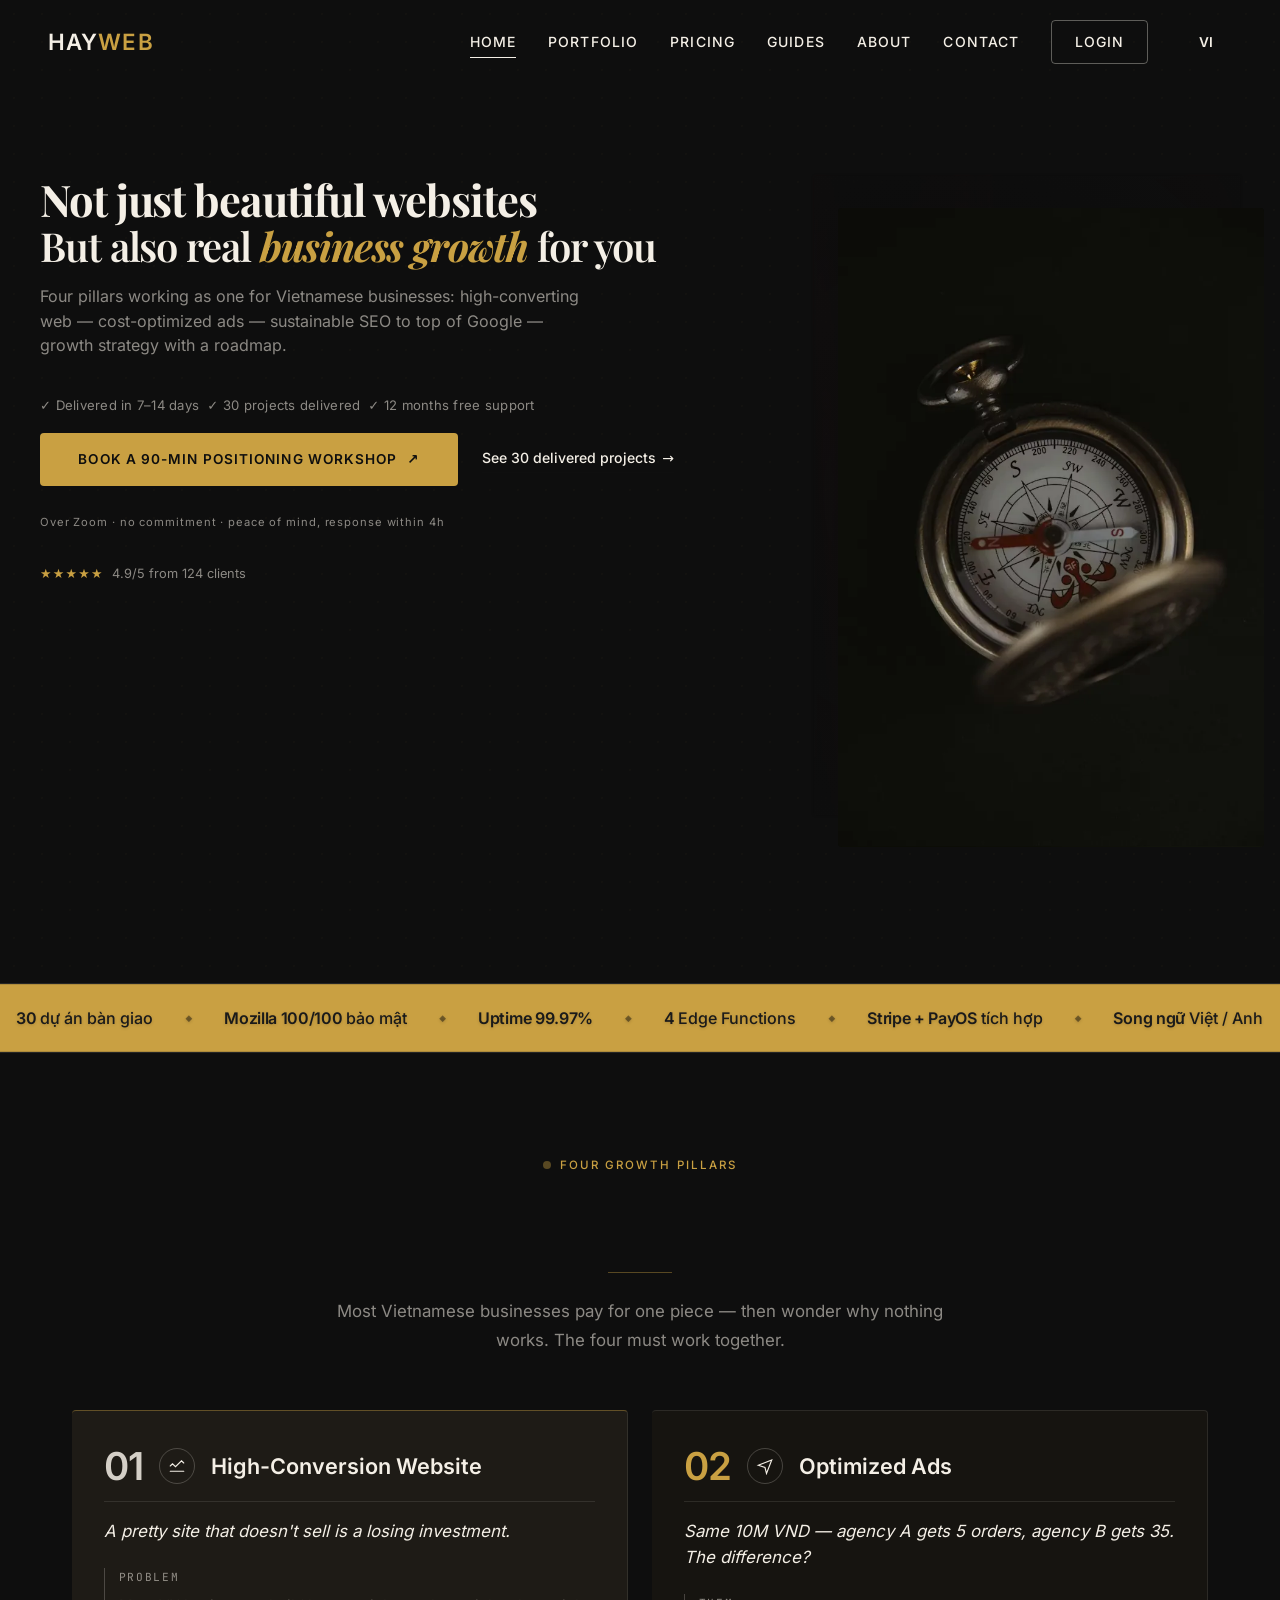
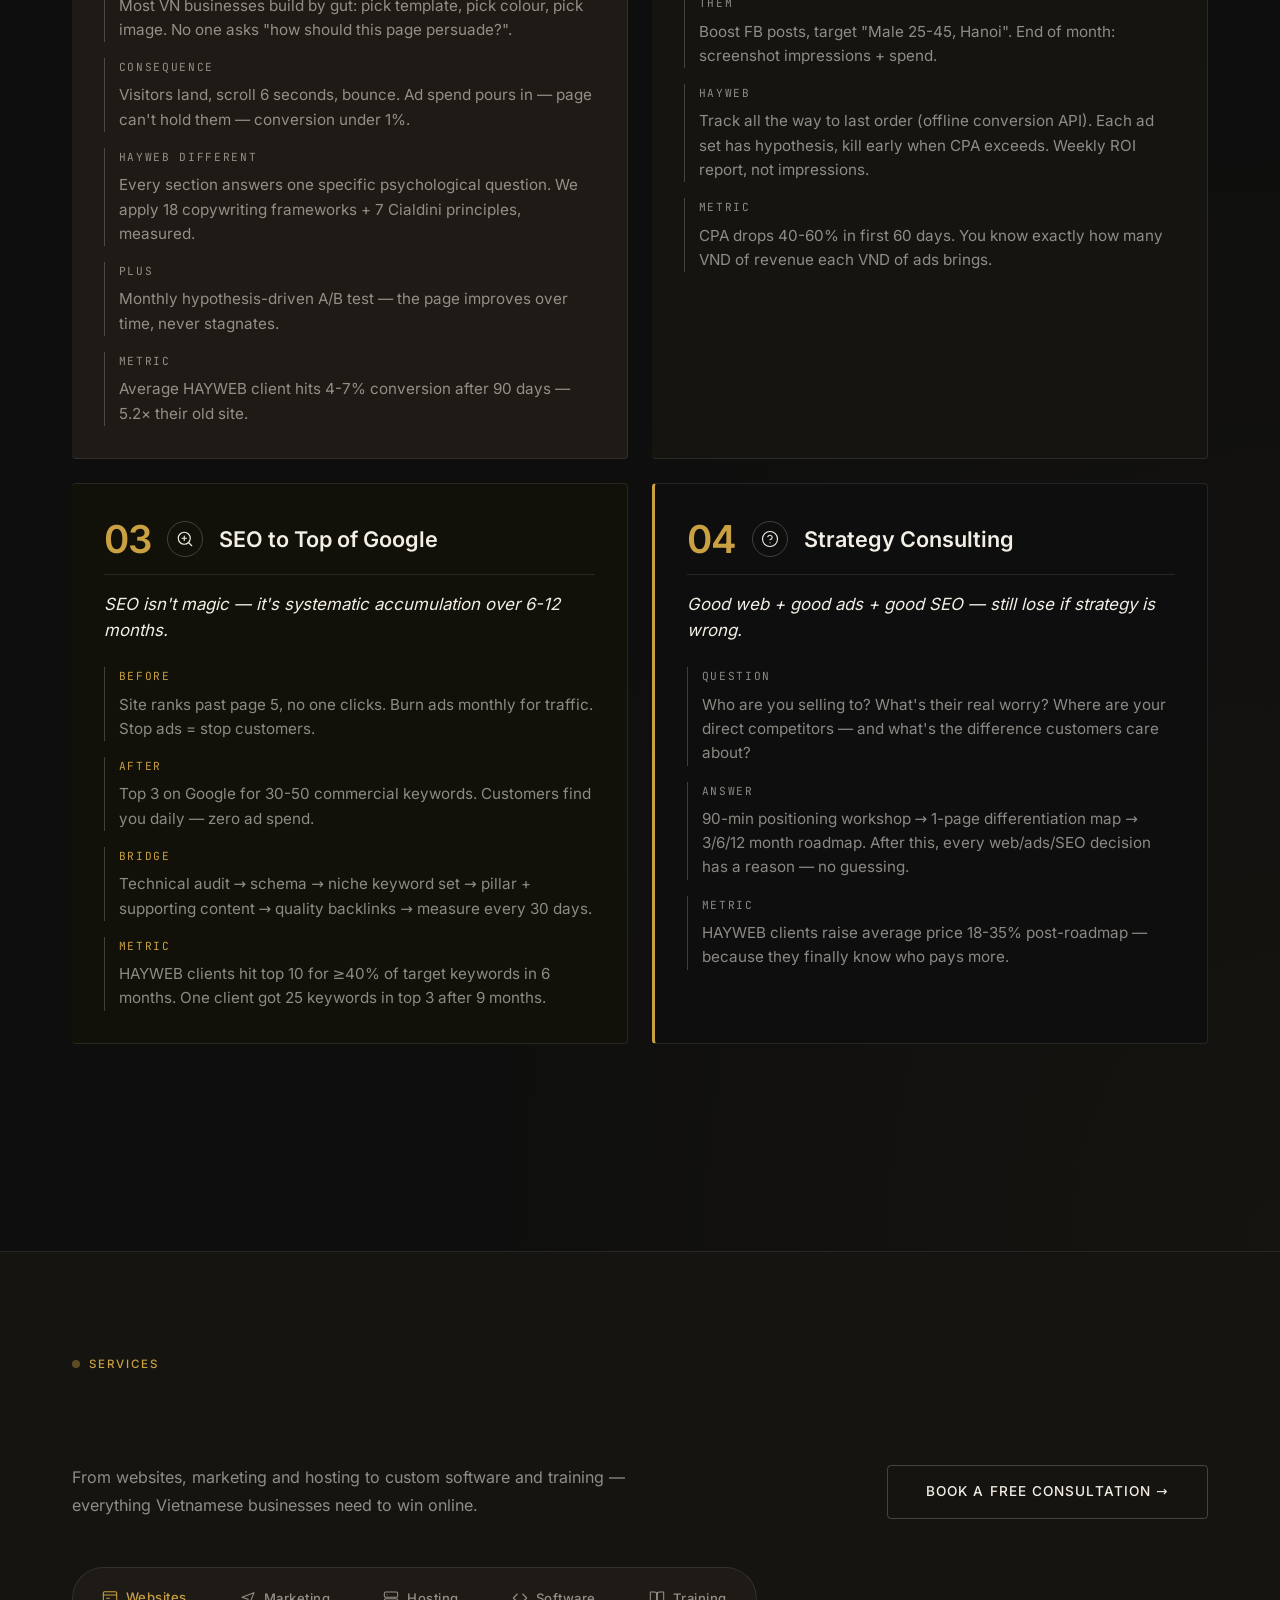
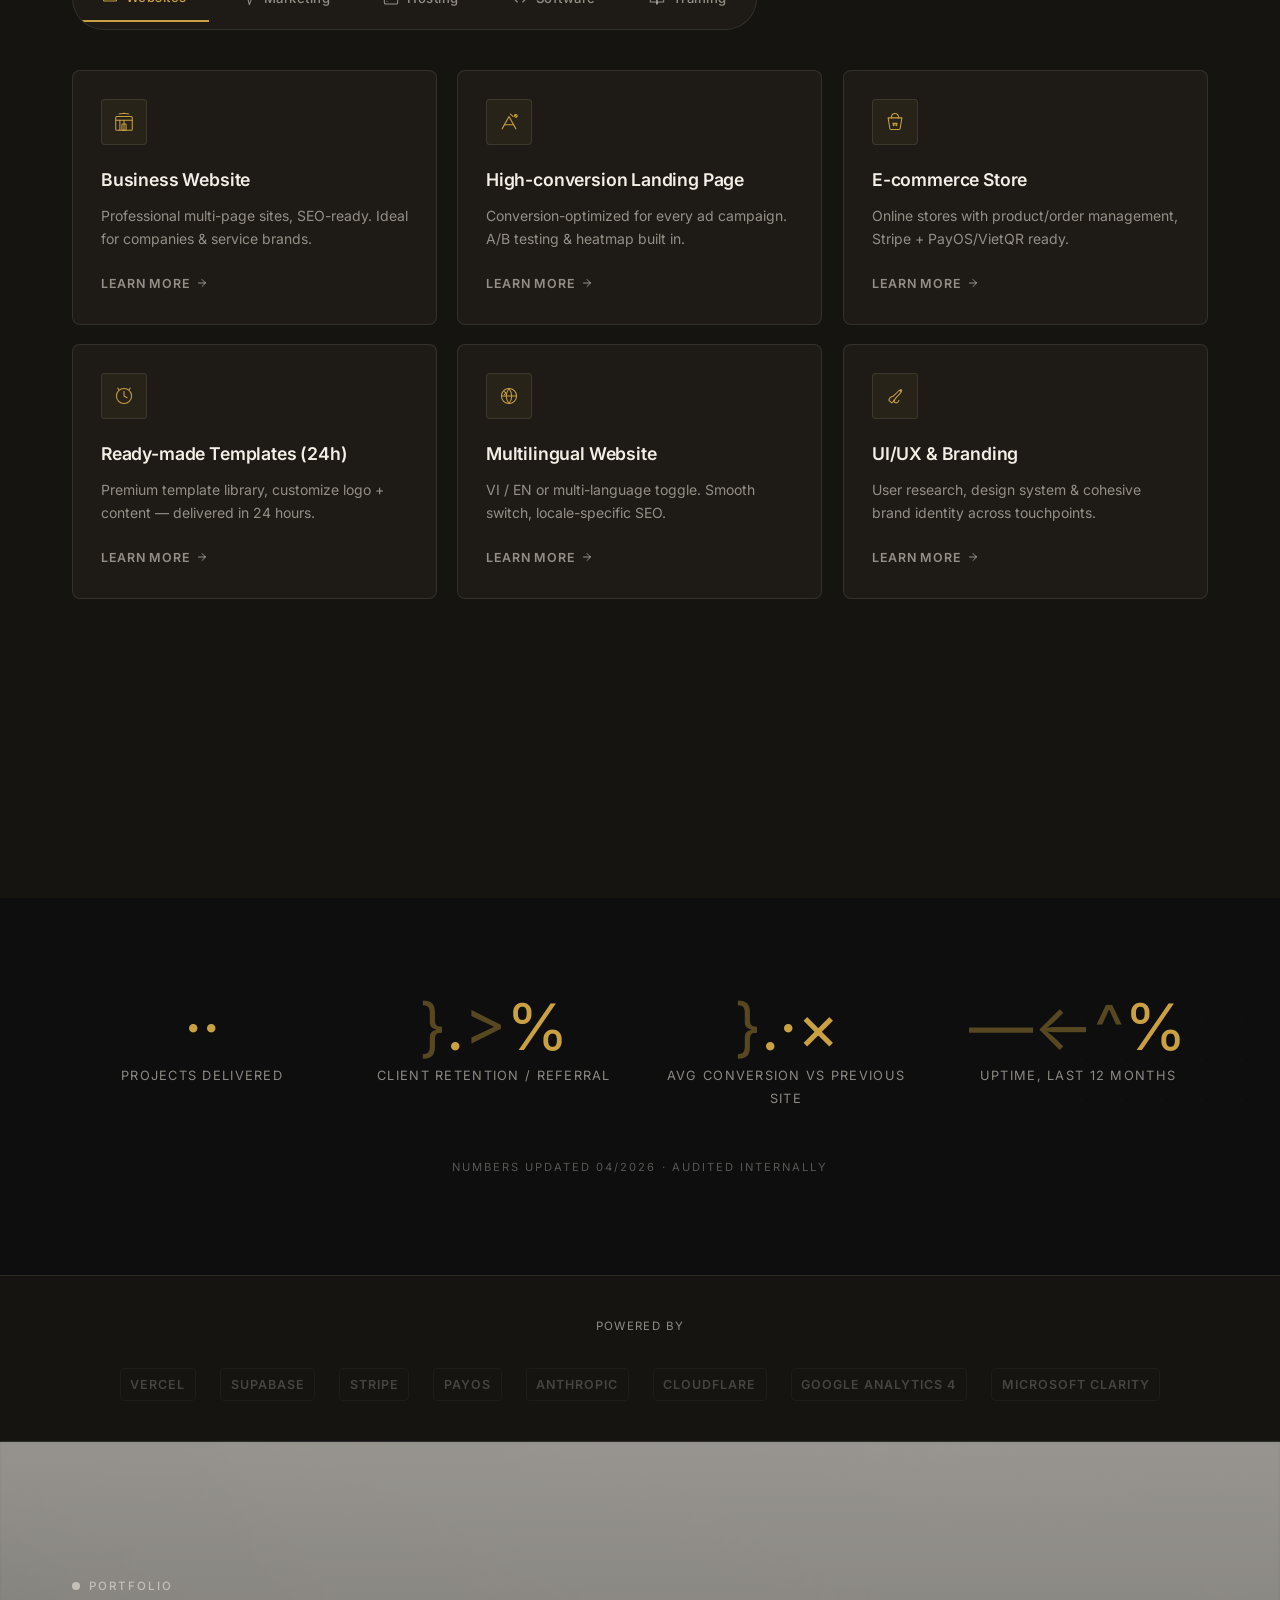
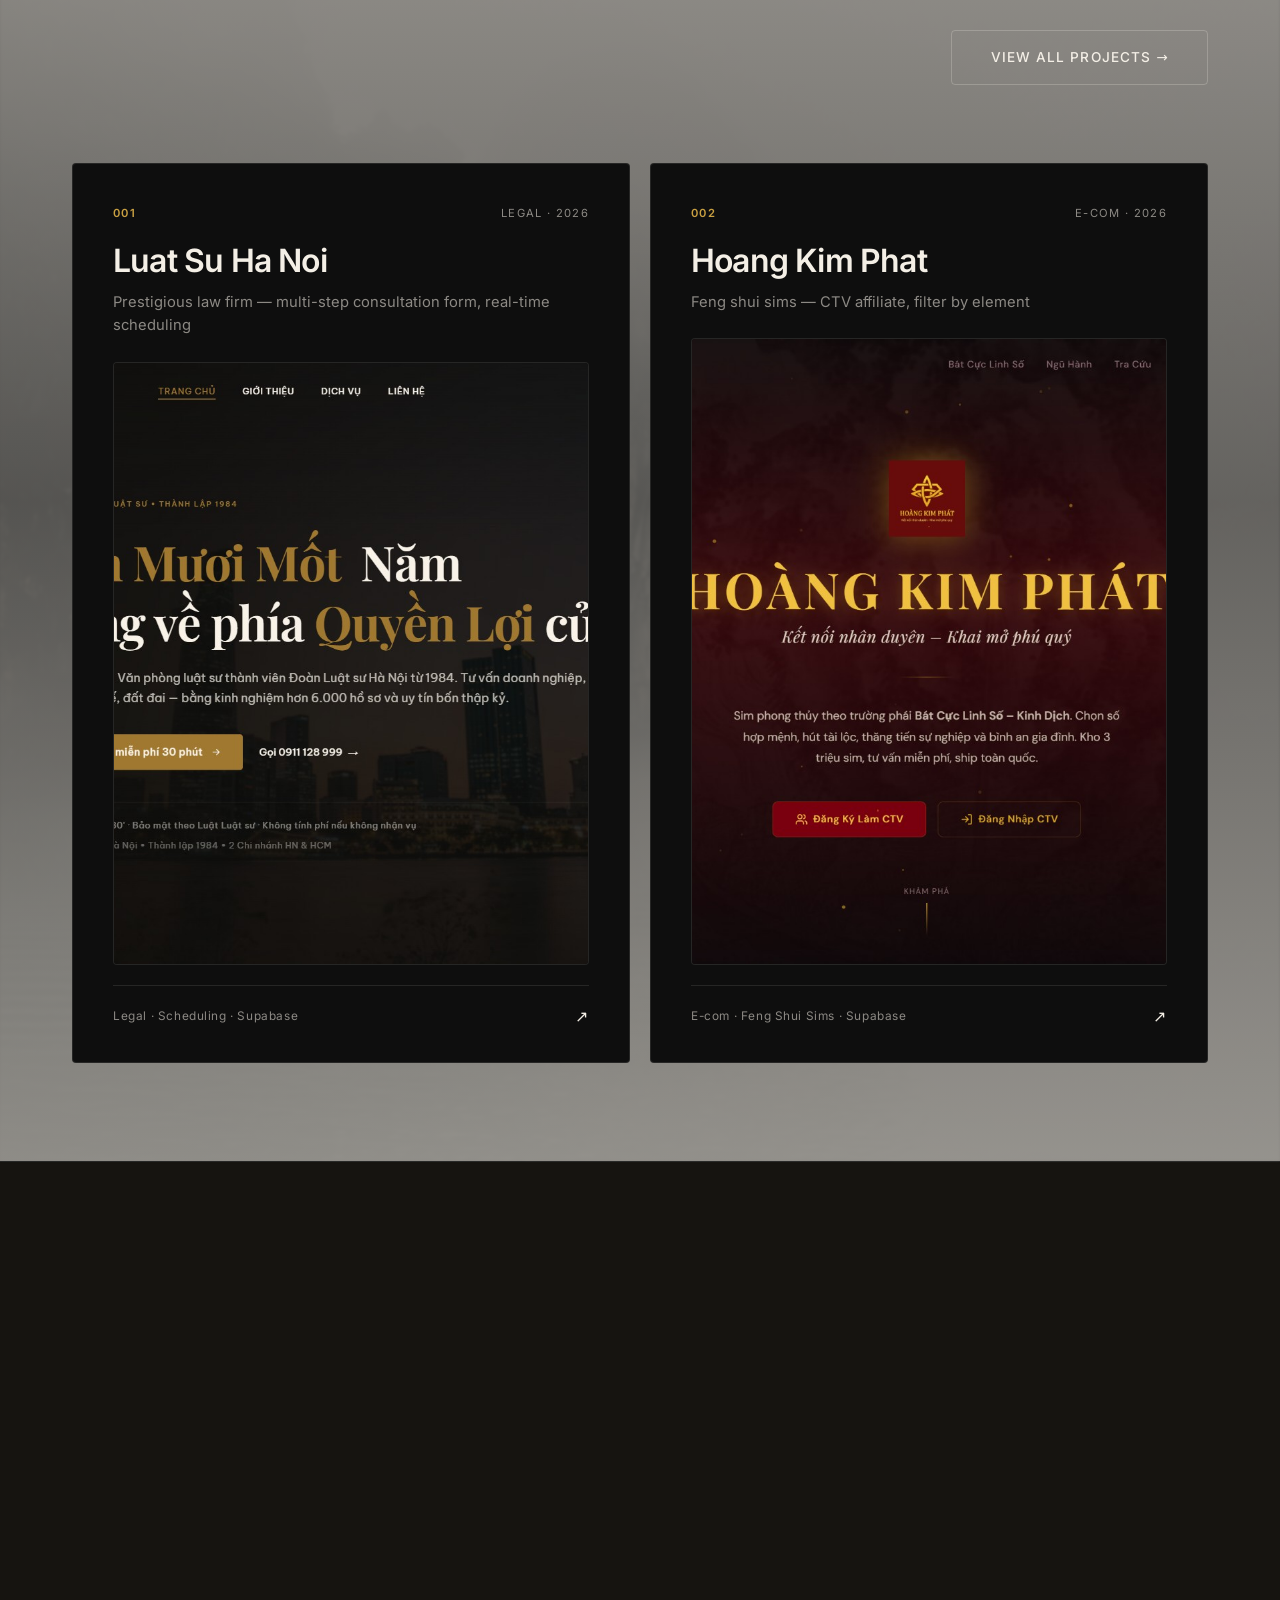
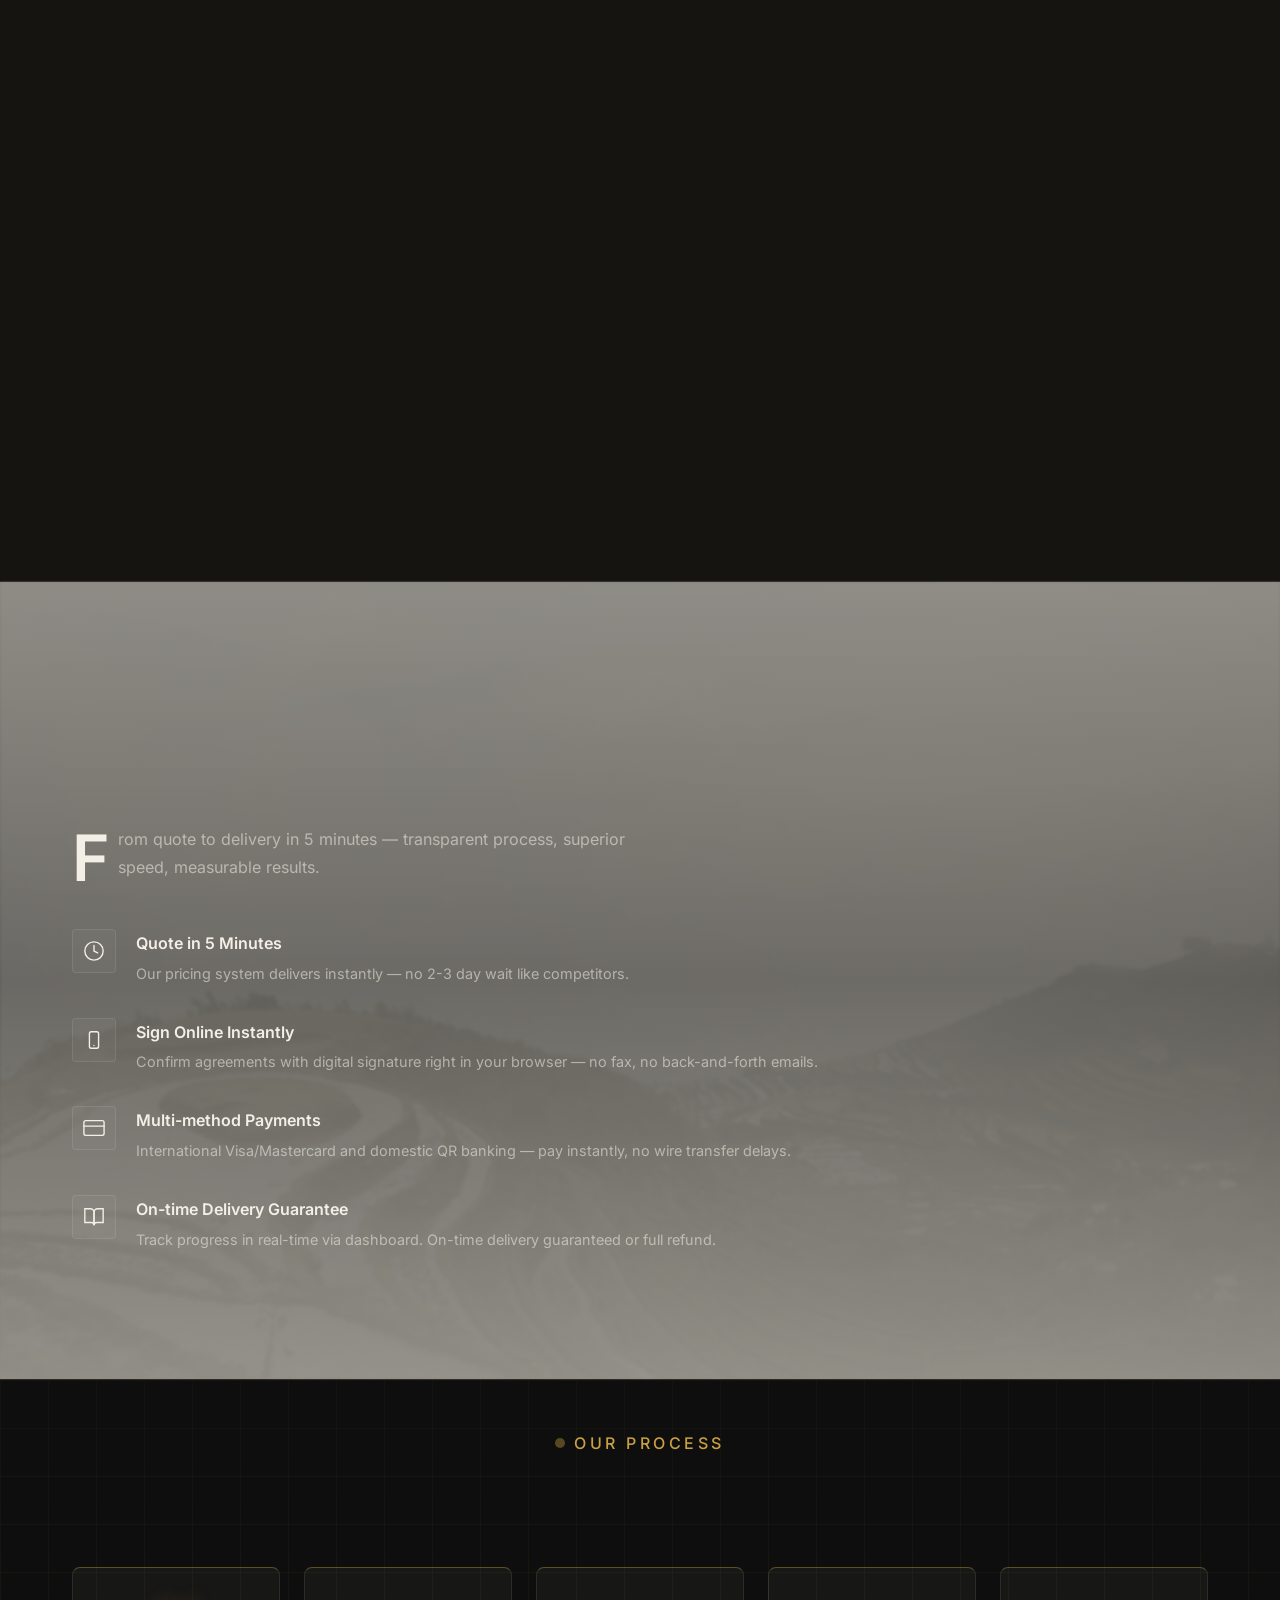
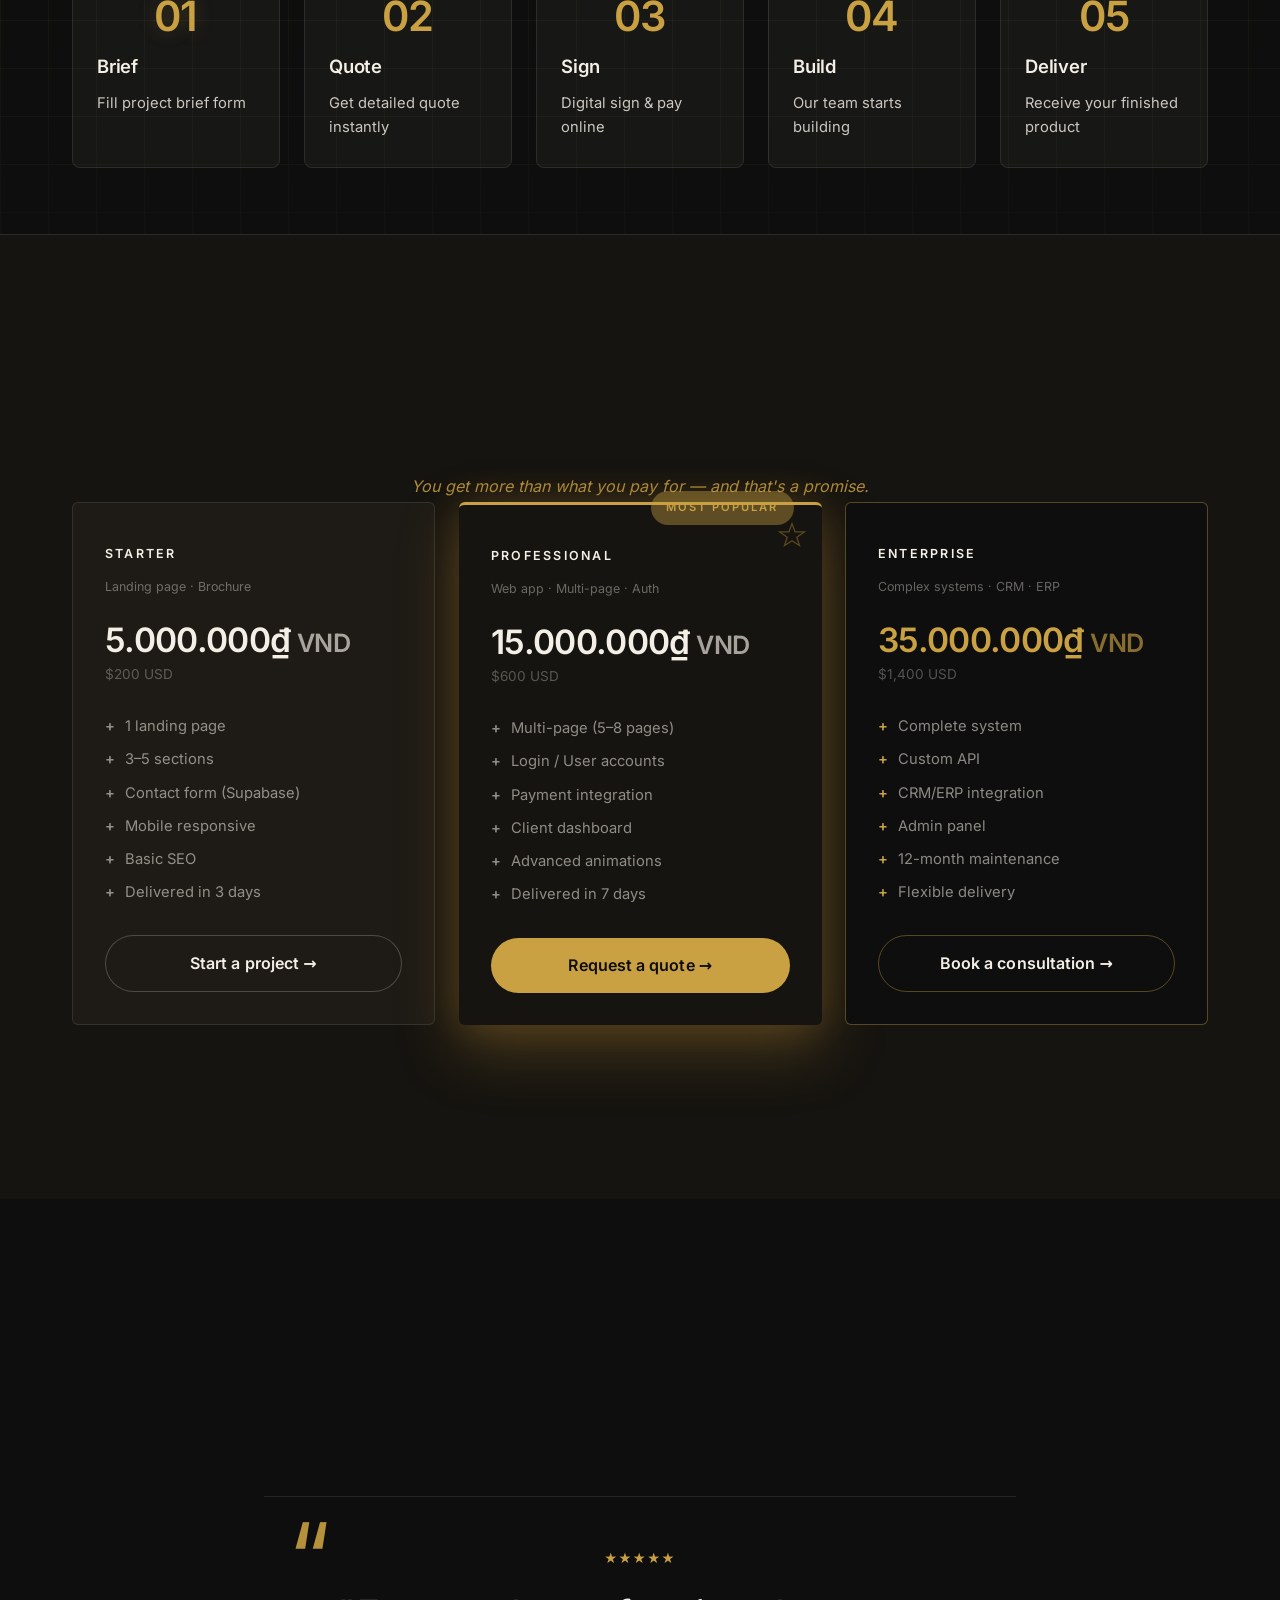
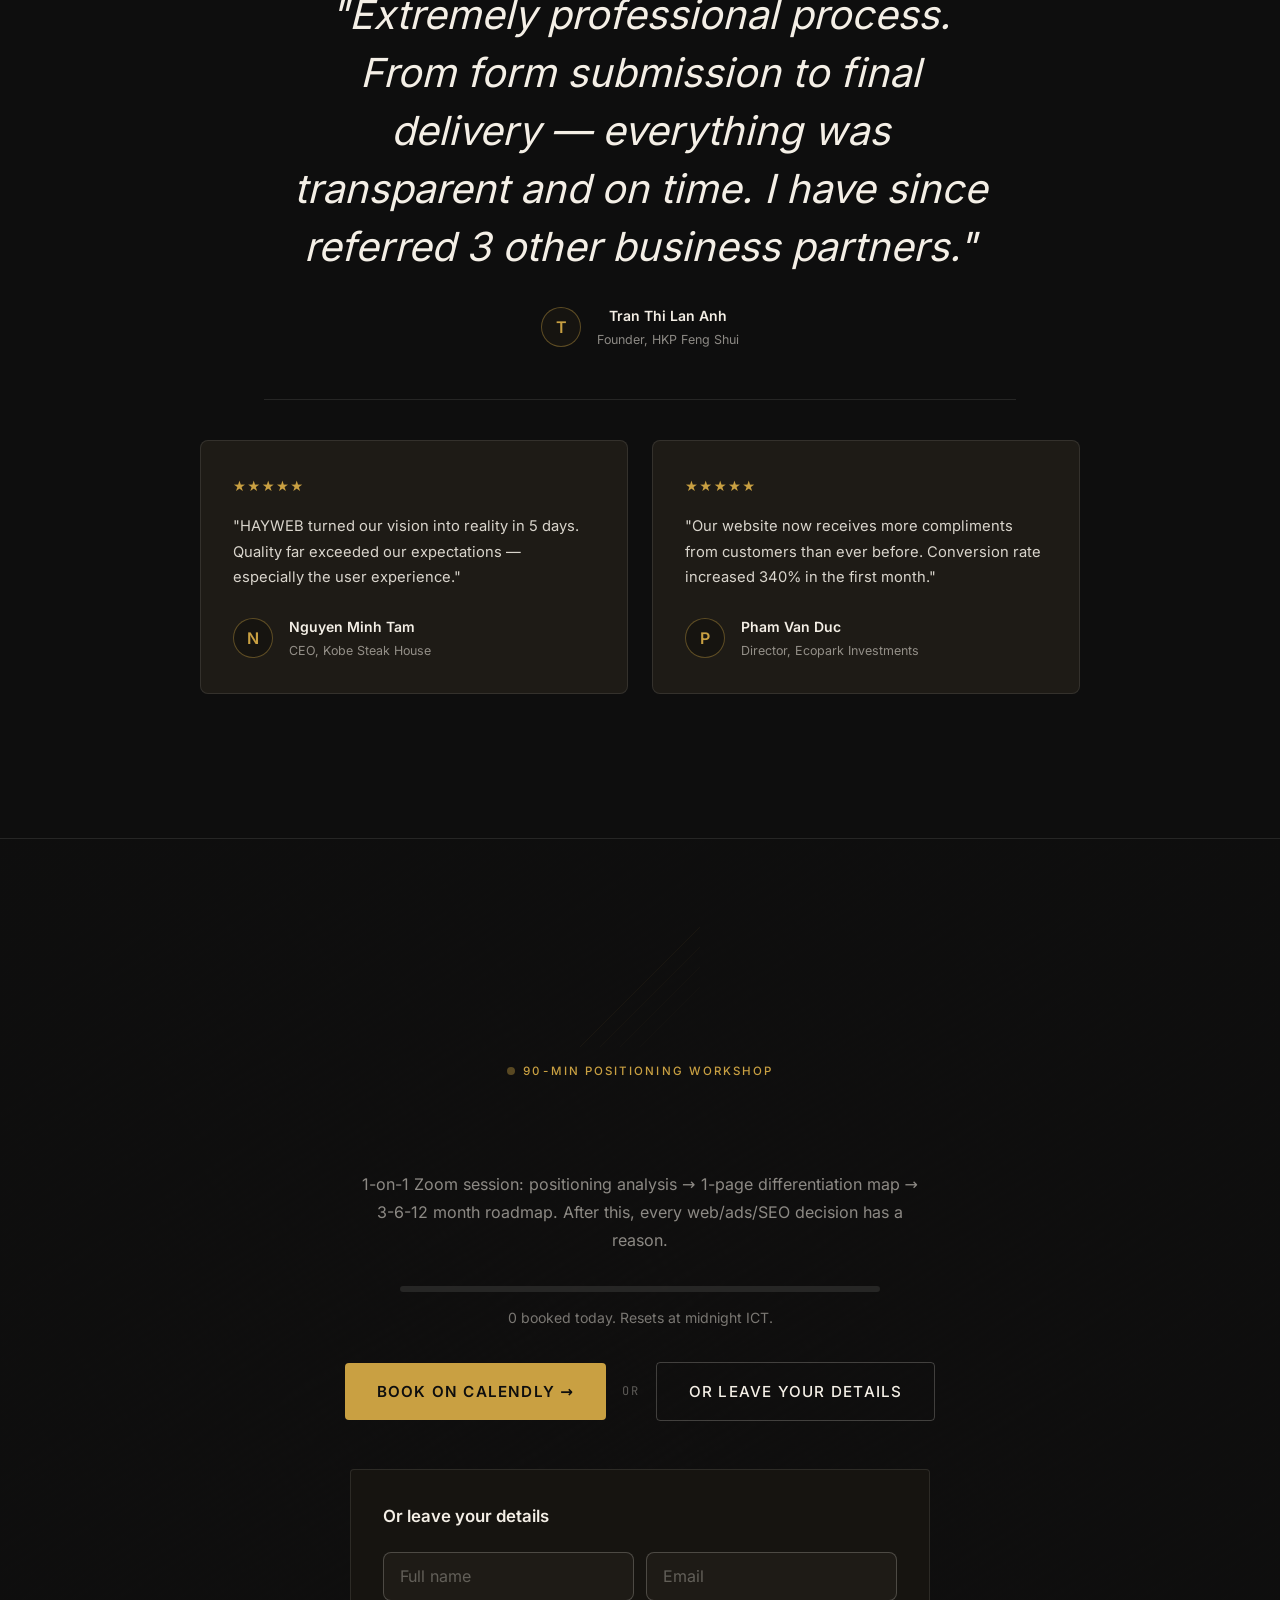
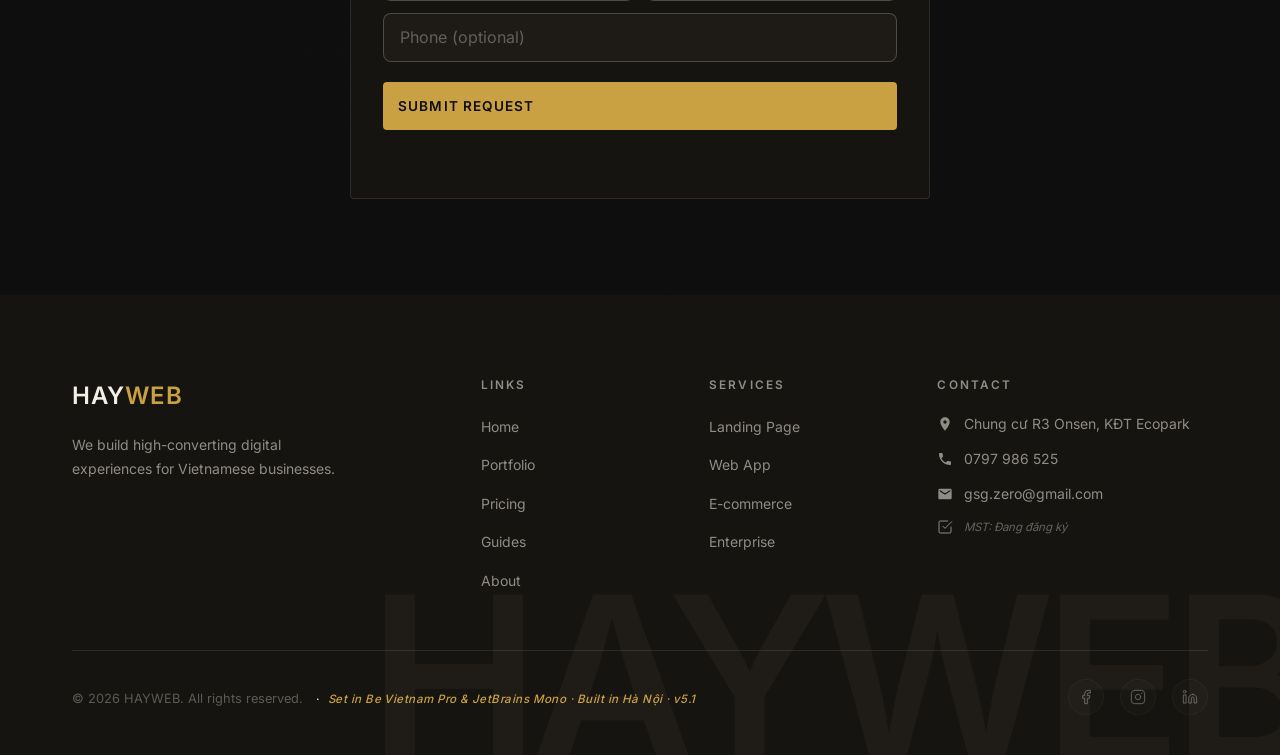
==== commit cabde9f5: "perf(lcp): remove opacity:0+fadeUp animation from hero-title/subtitle/actions/visual CRITICAL FINDIN" ====
--- a/index.html
+++ b/index.html
@@ -59,17 +59,17 @@
 .hero-content{position:relative;z-index:1;width:100%;max-width:1320px;padding:3.5rem 2.5rem 3rem;display:grid;grid-template-columns:1.25fr 0.75fr;gap:4rem;align-items:start}
 .hero-text{max-width:820px}
 .hero-eyebrow{display:none!important}
-.hero-title{font-family:var(--font-display);font-weight:700;color:#1a1a1a;margin-bottom:1rem;opacity:0;transform:translateY(30px);animation:.9s .4s forwards fadeUp;font-size:clamp(2.2rem,4.2vw,4rem);line-height:1.08;letter-spacing:-.025em;white-space:normal;display:flex;flex-direction:column}
-.hero-subtitle{font-size:clamp(1rem,2vw,1.15rem);color:rgba(26,26,26,.65);max-width:520px;line-height:1.7;margin:0 0 2.25rem;opacity:0;transform:translateY(25px);animation:.9s .6s forwards fadeUp}
-.hero-actions{display:flex;align-items:center;justify-content:flex-start;gap:1rem;flex-wrap:wrap;opacity:0;transform:translateY(20px);animation:.8s .8s forwards fadeUp}
-.hero-benefits{display:flex;align-items:center;justify-content:flex-start;gap:1.5rem;flex-wrap:wrap;opacity:0;transform:translateY(20px);animation:.8s .75s forwards fadeUp;margin-bottom:1.75rem}
+.hero-title{font-family:var(--font-display);font-weight:700;color:#1a1a1a;margin-bottom:1rem;font-size:clamp(2.2rem,4.2vw,4rem);line-height:1.08;letter-spacing:-.025em;white-space:normal;display:flex;flex-direction:column}
+.hero-subtitle{font-size:clamp(1rem,2vw,1.15rem);color:rgba(26,26,26,.65);max-width:520px;line-height:1.7;margin:0 0 2.25rem}
+.hero-actions{display:flex;align-items:center;justify-content:flex-start;gap:1rem;flex-wrap:wrap}
+.hero-benefits{display:flex;align-items:center;justify-content:flex-start;gap:1.5rem;flex-wrap:wrap;margin-bottom:1.75rem}
 .btn-primary{position:relative;overflow:hidden;padding:.9rem 2.4rem;background:var(--text);color:var(--bg);border:none;border-radius:var(--radius);font-size:.85rem;font-weight:600;letter-spacing:.08em;text-transform:uppercase;display:inline-flex;align-items:center;gap:.5rem;transition:background .2s,box-shadow .2s,color .2s}
 .btn-primary:hover{background:#000;color:#fff;box-shadow:0 12px 36px rgba(26,26,26,.2)}
 .btn-outline{padding:.9rem 2.4rem;background:0 0;color:var(--text);border:1px solid var(--border-hover);border-radius:var(--radius);font-size:.85rem;font-weight:500;letter-spacing:.08em;text-transform:uppercase;display:inline-flex;align-items:center;gap:.5rem;transition:border-color .2s,color .2s,background .2s}
 .btn-outline:hover{border-color:var(--text);color:var(--text);background:rgba(26,26,26,.04)}
 .hero-product-figure{position:relative;width:100%;aspect-ratio:2/3;max-width:460px;margin:0 auto;border-radius:var(--radius);overflow:hidden;display:flex;flex-direction:column;background-image:url("[data-uri]");background-size:cover;background-position:center;background-repeat:no-repeat;z-index:2}
 .hero-product-figure img{width:100%;height:100%;object-fit:cover;object-position:center;display:block}
-.hero-visual-editorial{position:relative;width:100%;max-width:520px;margin-left:auto;opacity:0;transform:translateY(20px);animation:.9s 1s forwards fadeUp;isolation:isolate}
+.hero-visual-editorial{position:relative;width:100%;max-width:520px;margin-left:auto;isolation:isolate}
 .hero-visual-caption{display:none!important}
 .fade-up{opacity:0;transform:translateY(30px);transition:opacity .7s,transform .7s}
 .fade-up.revealed{opacity:1;transform:none}
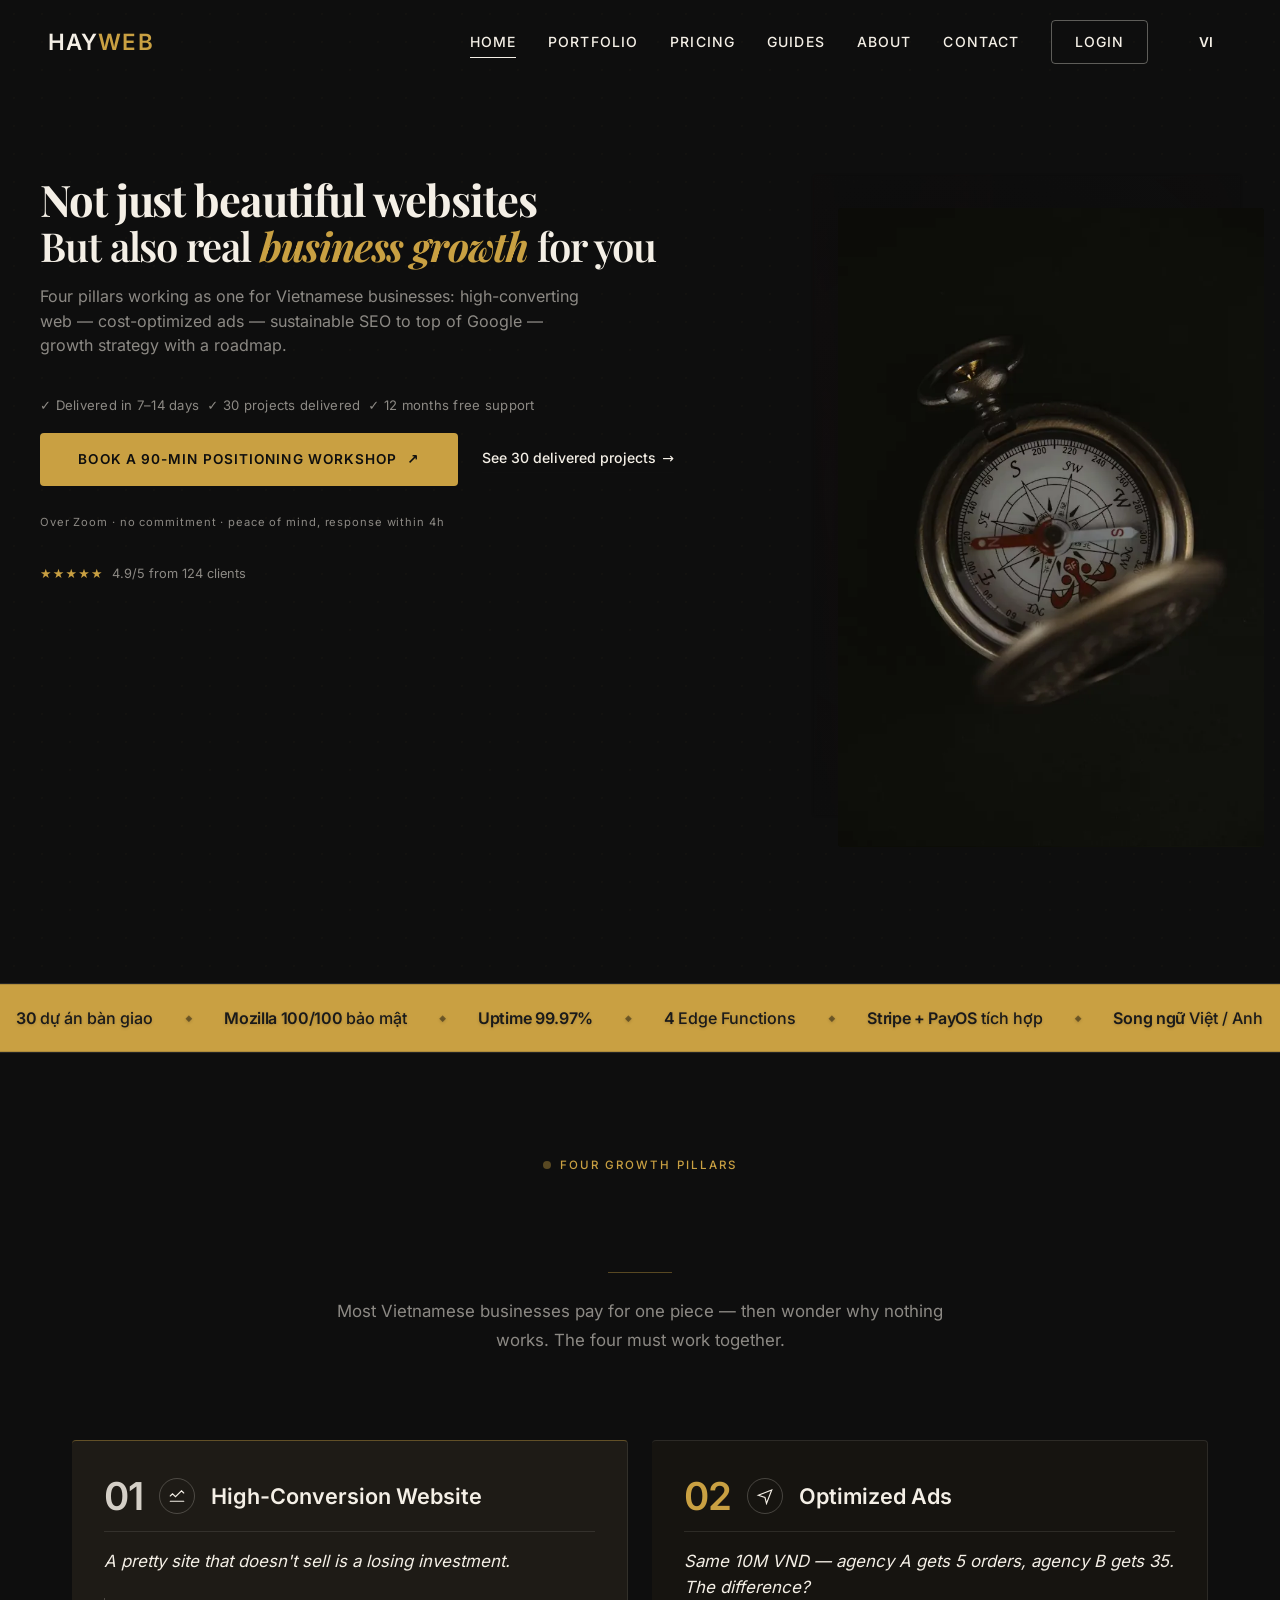
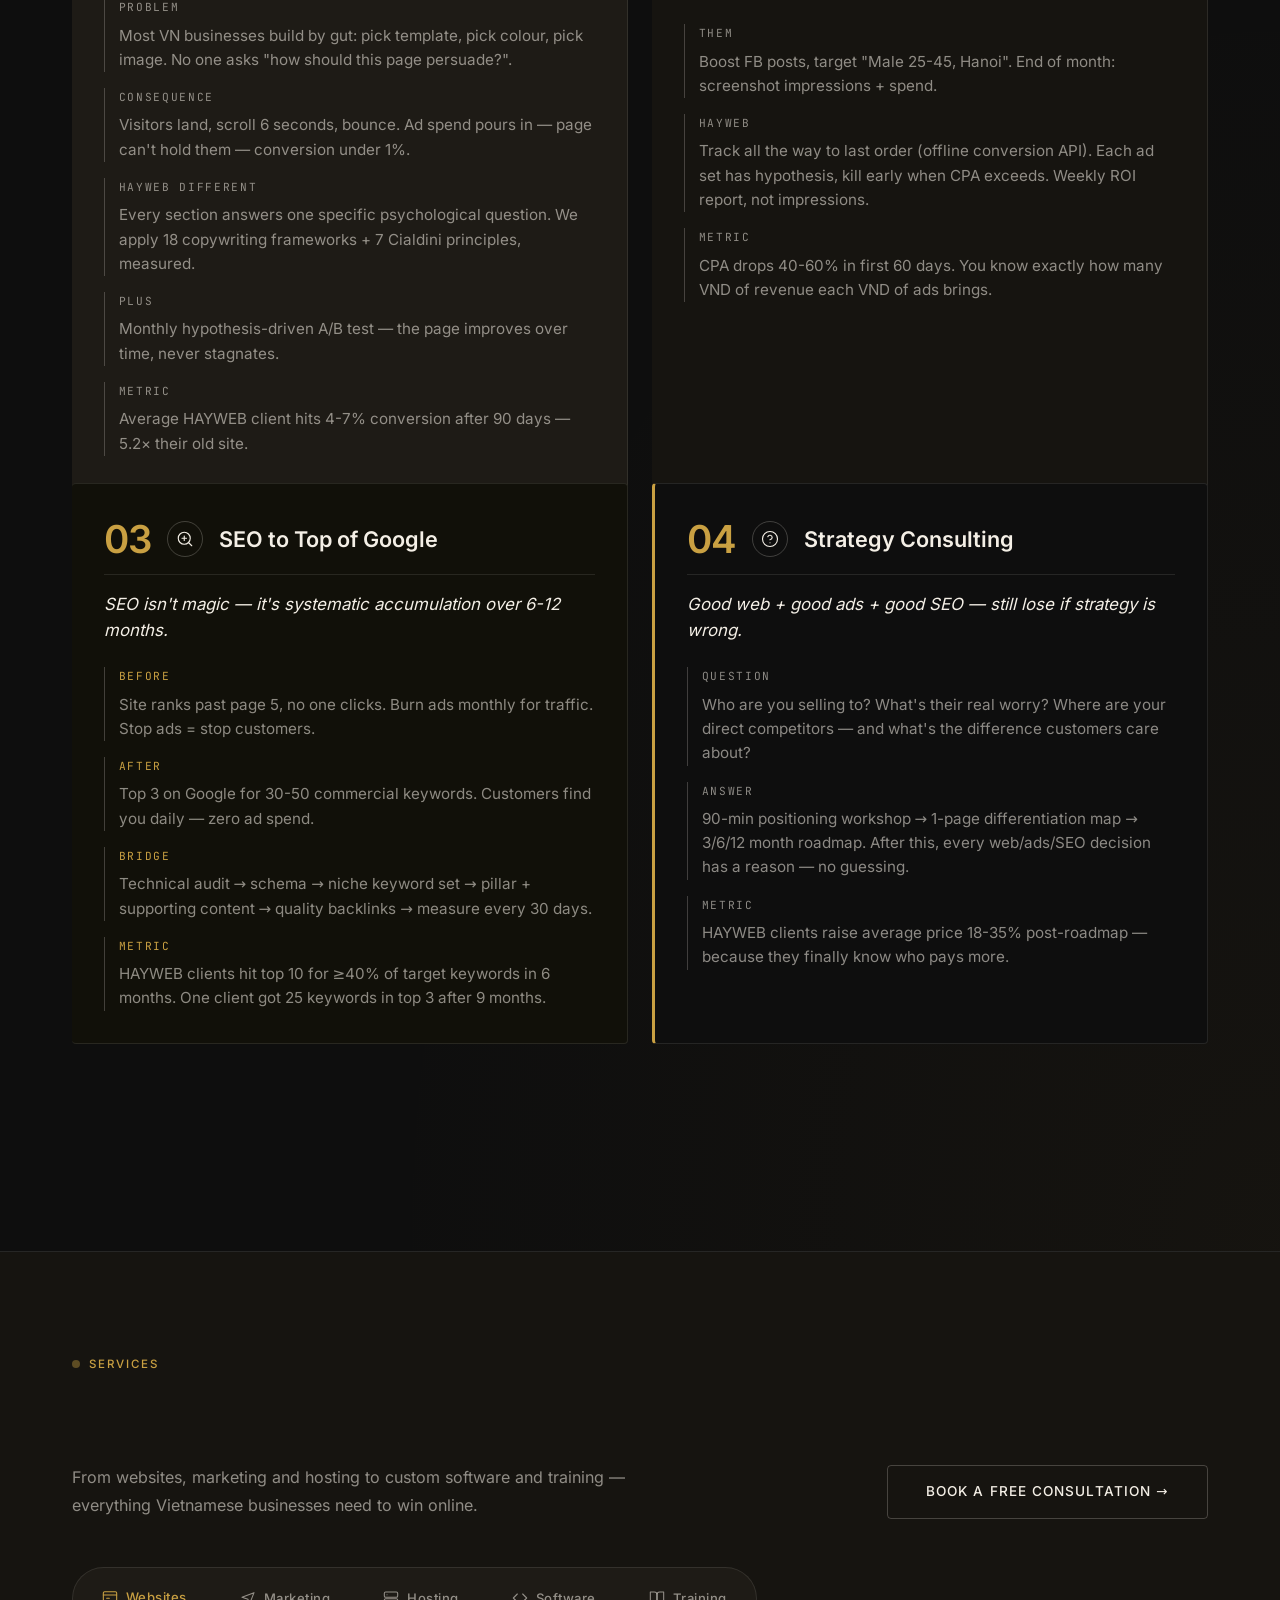
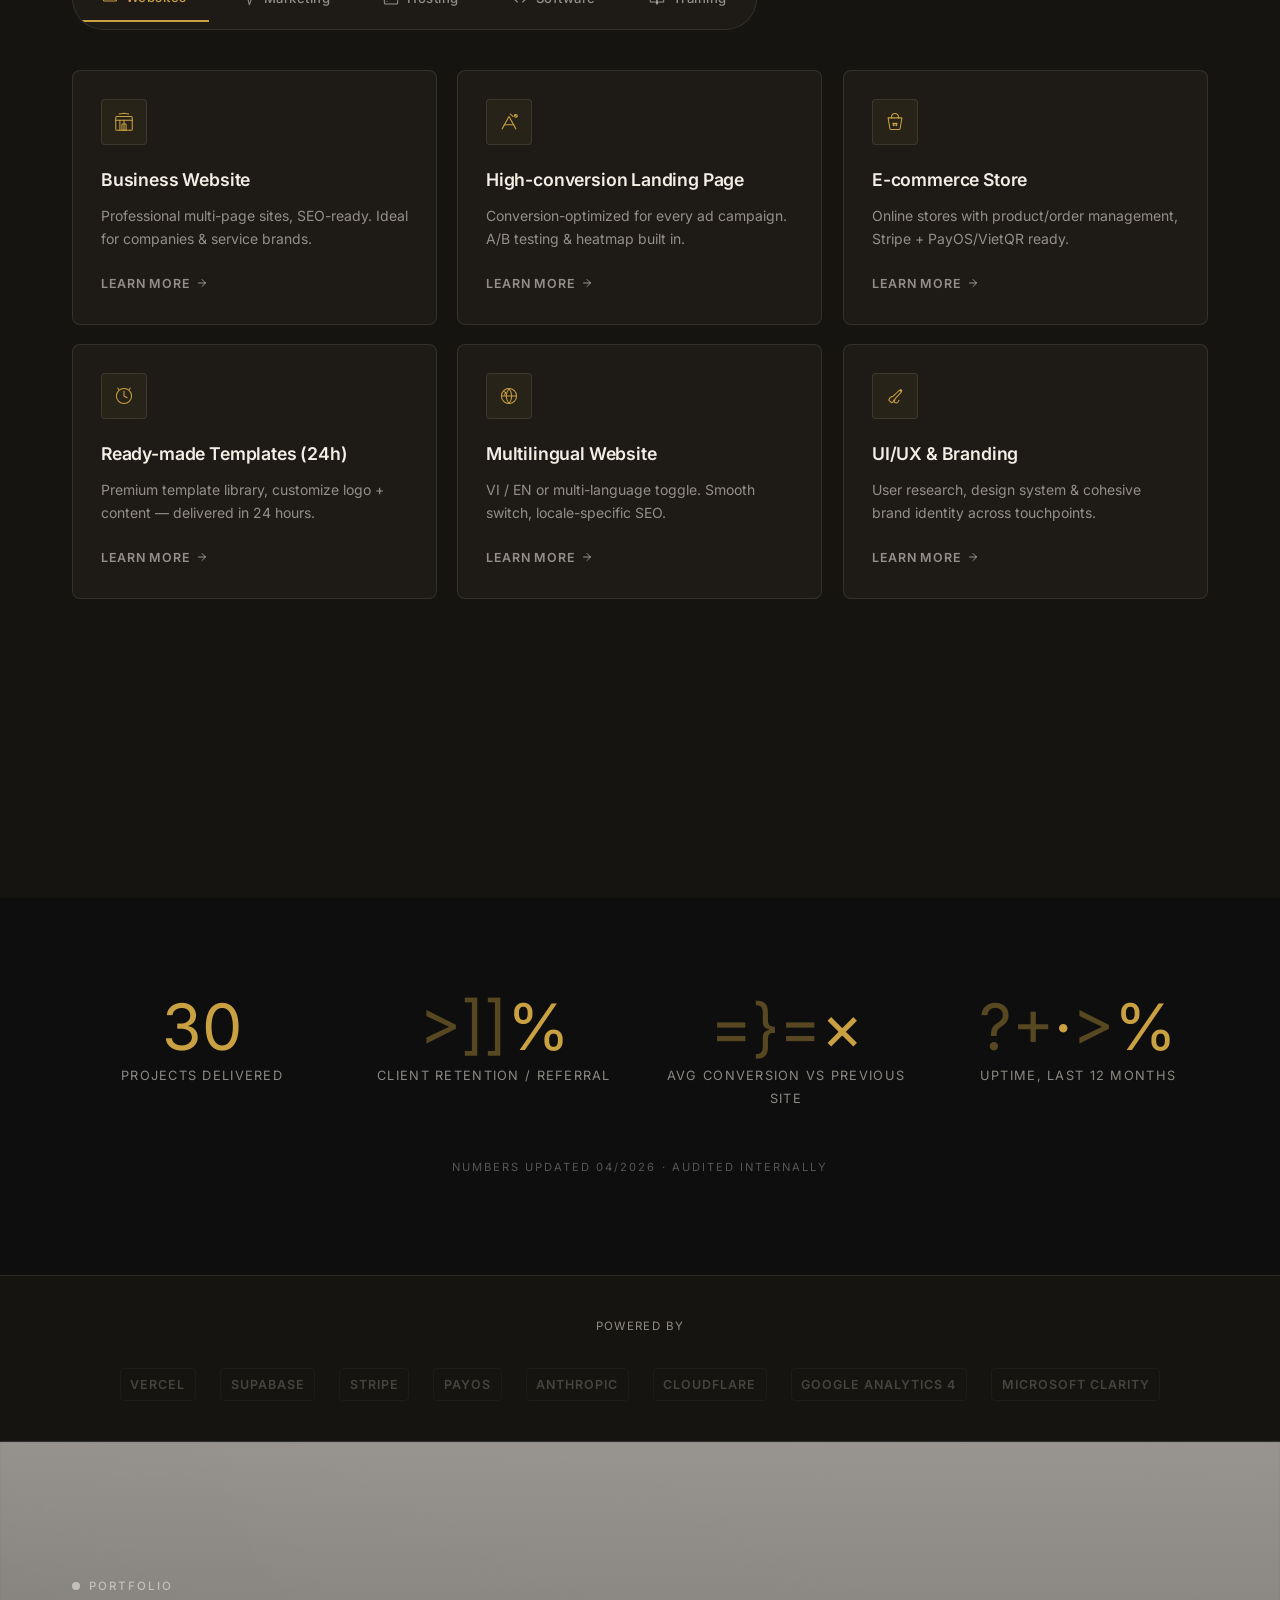
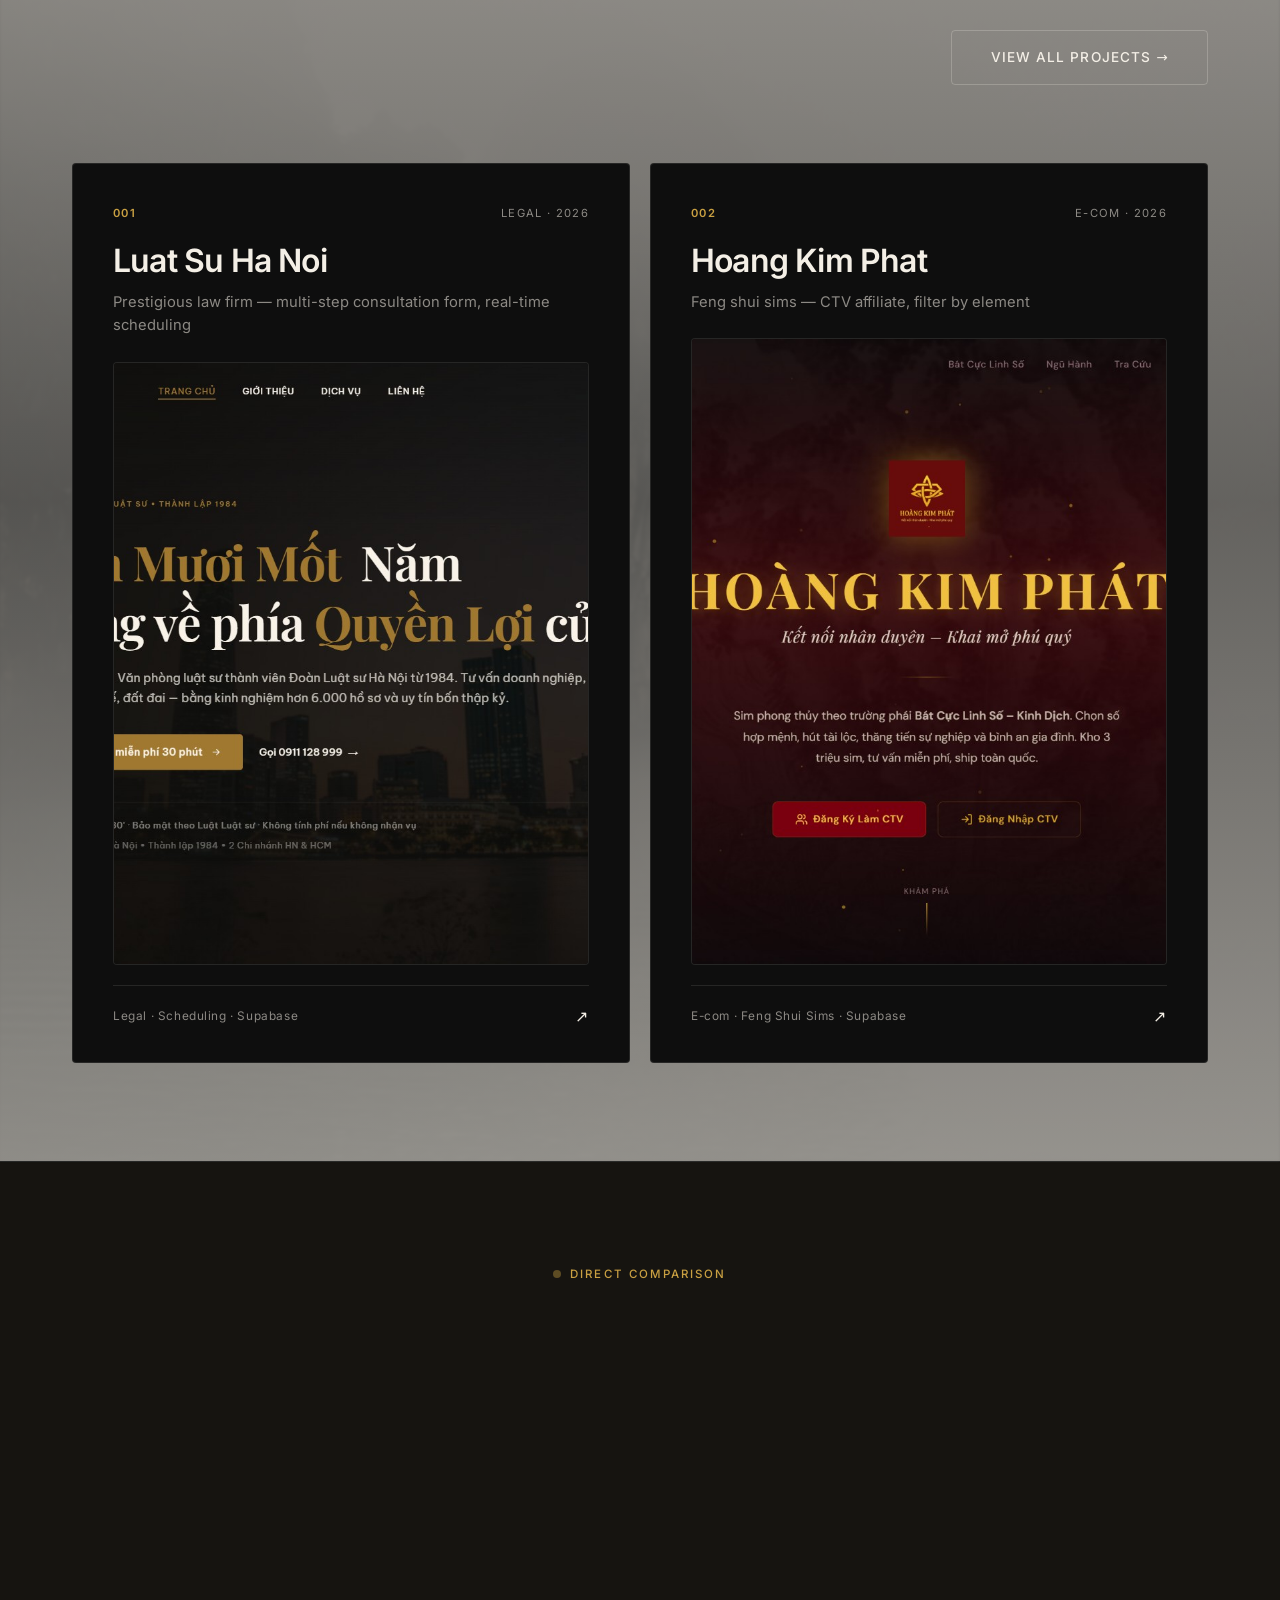
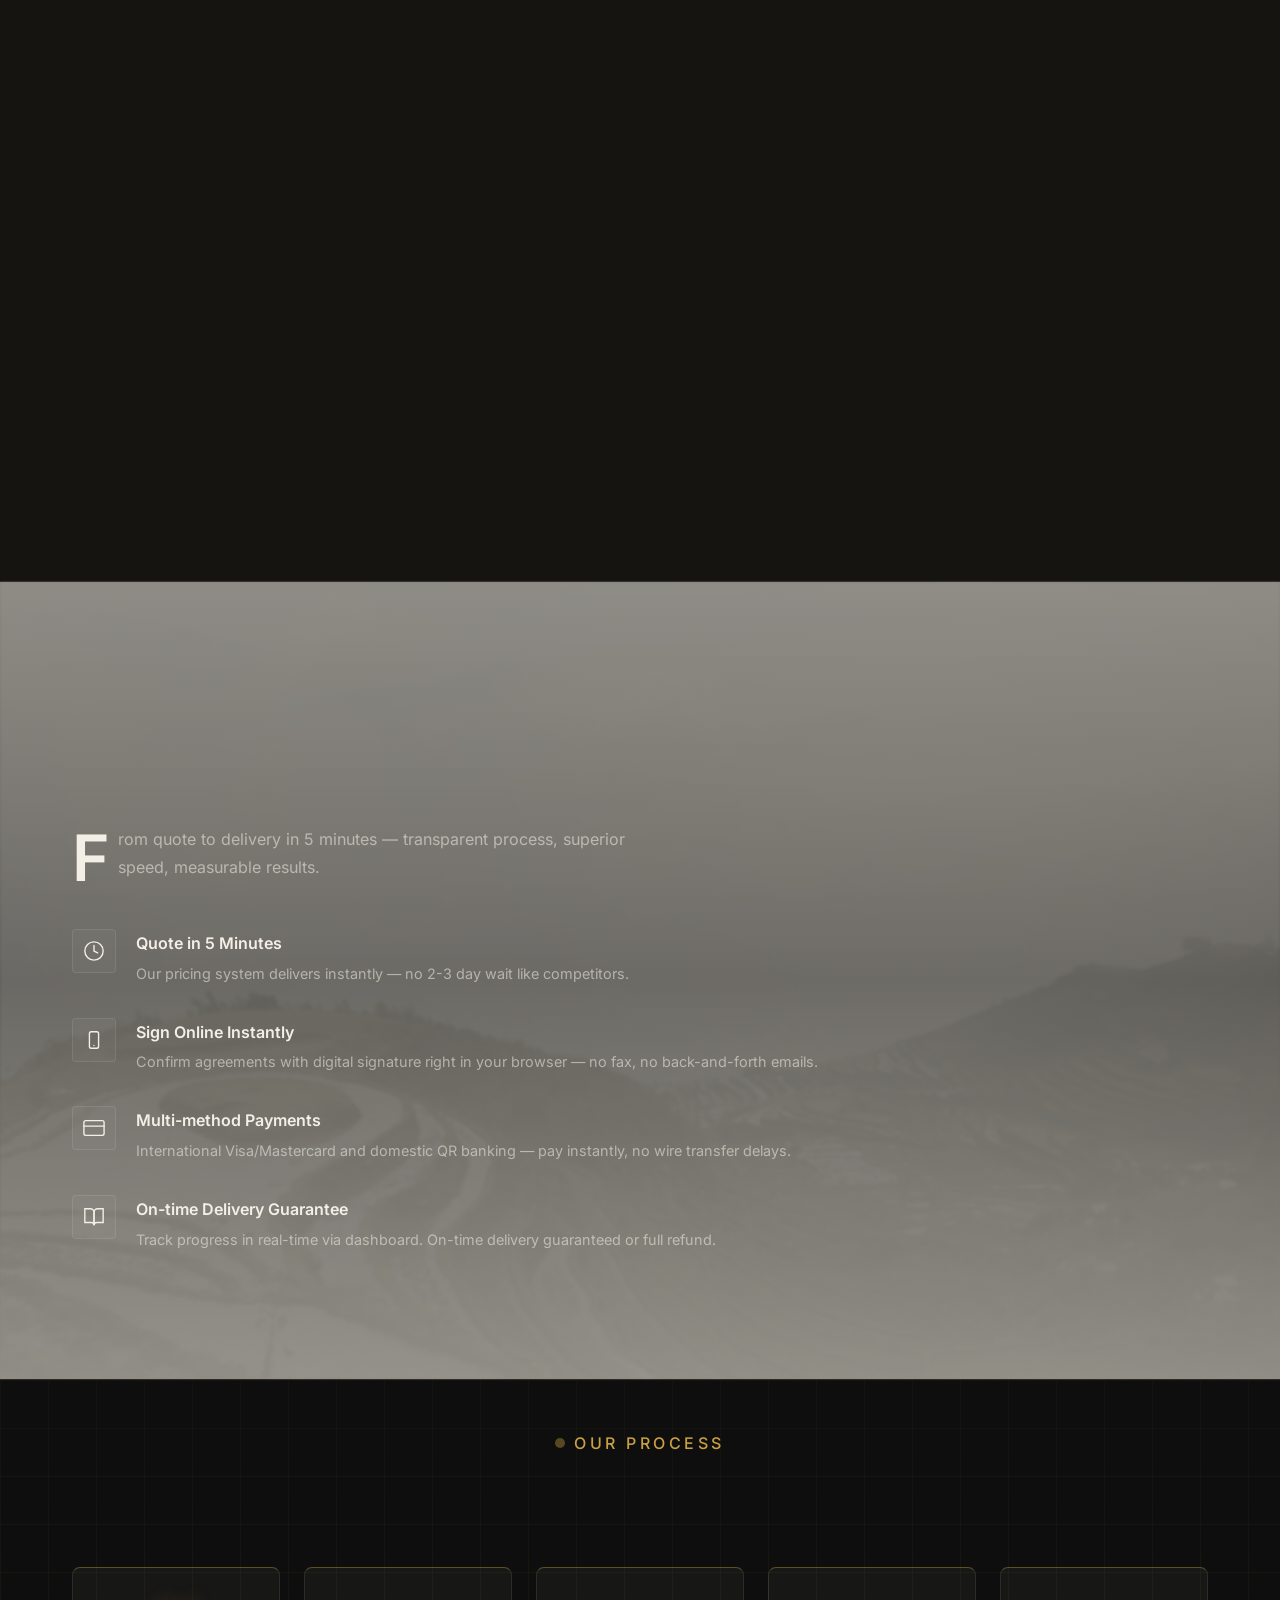
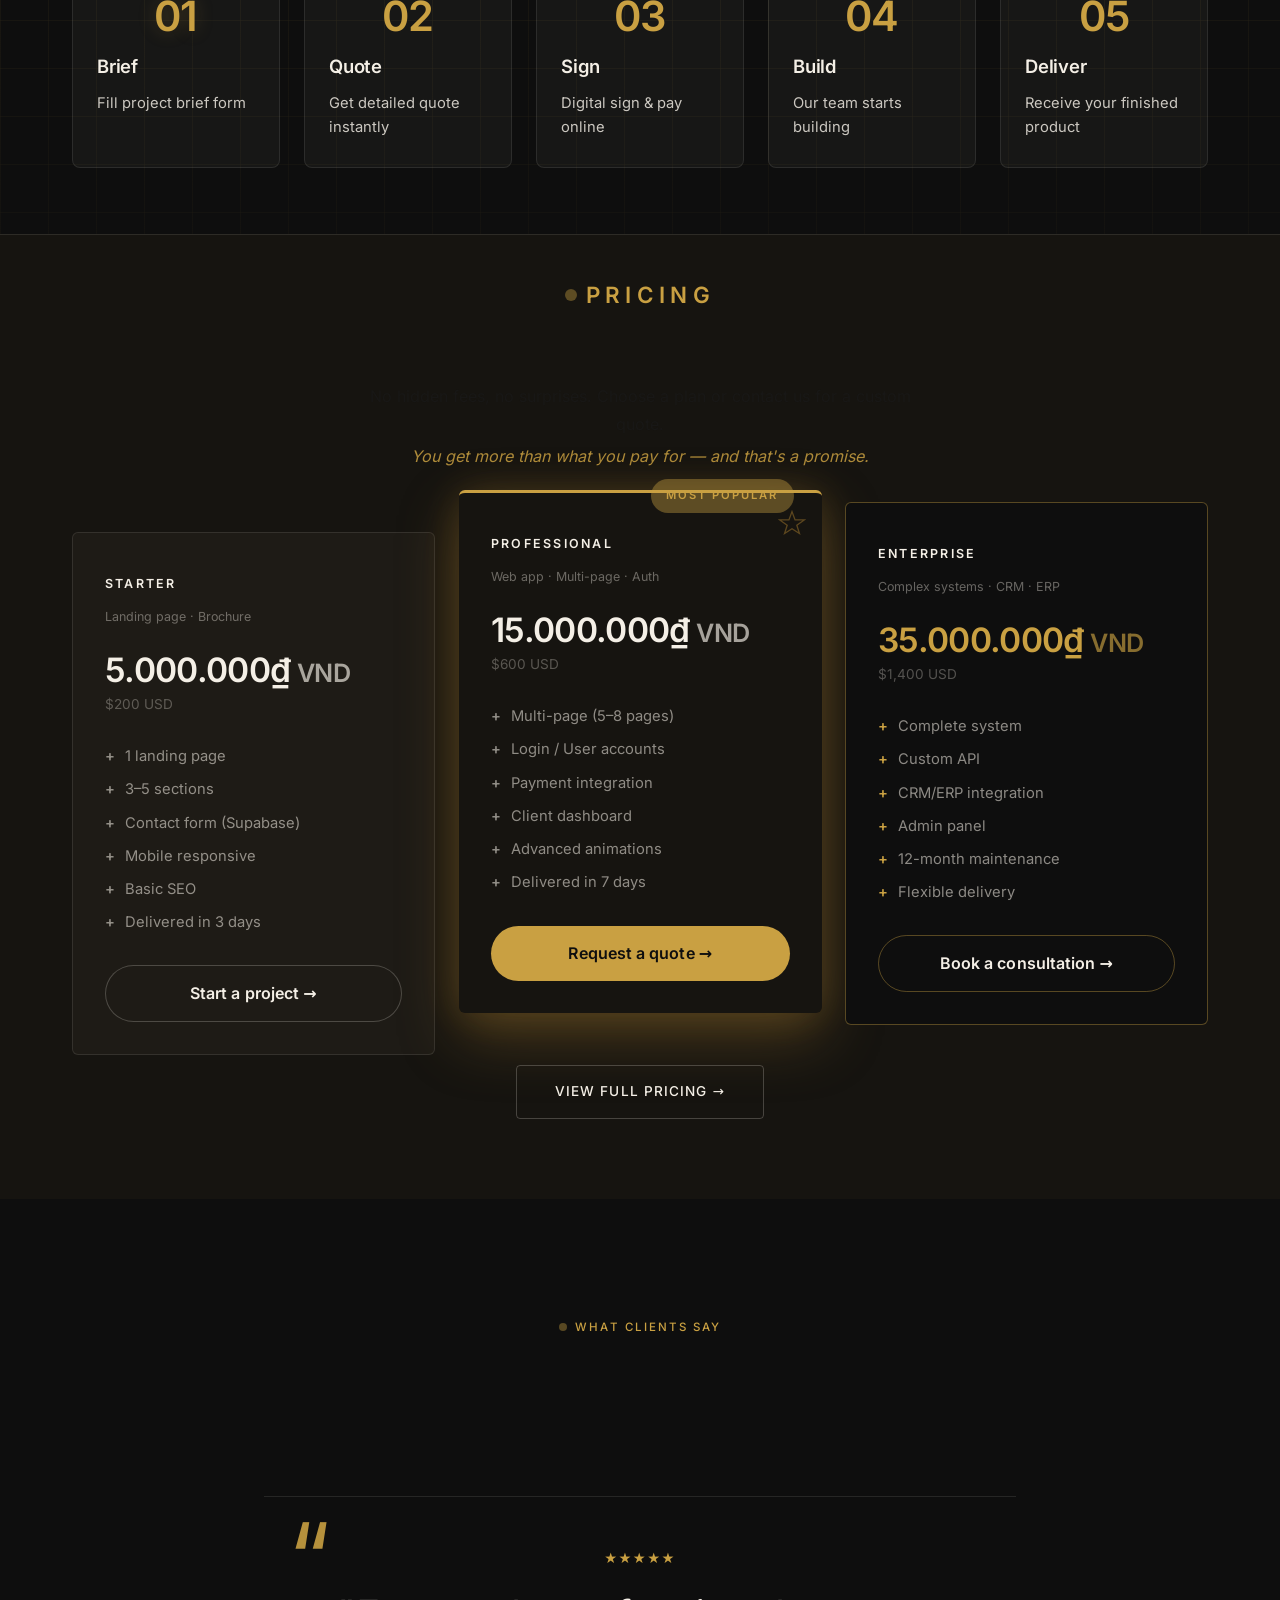
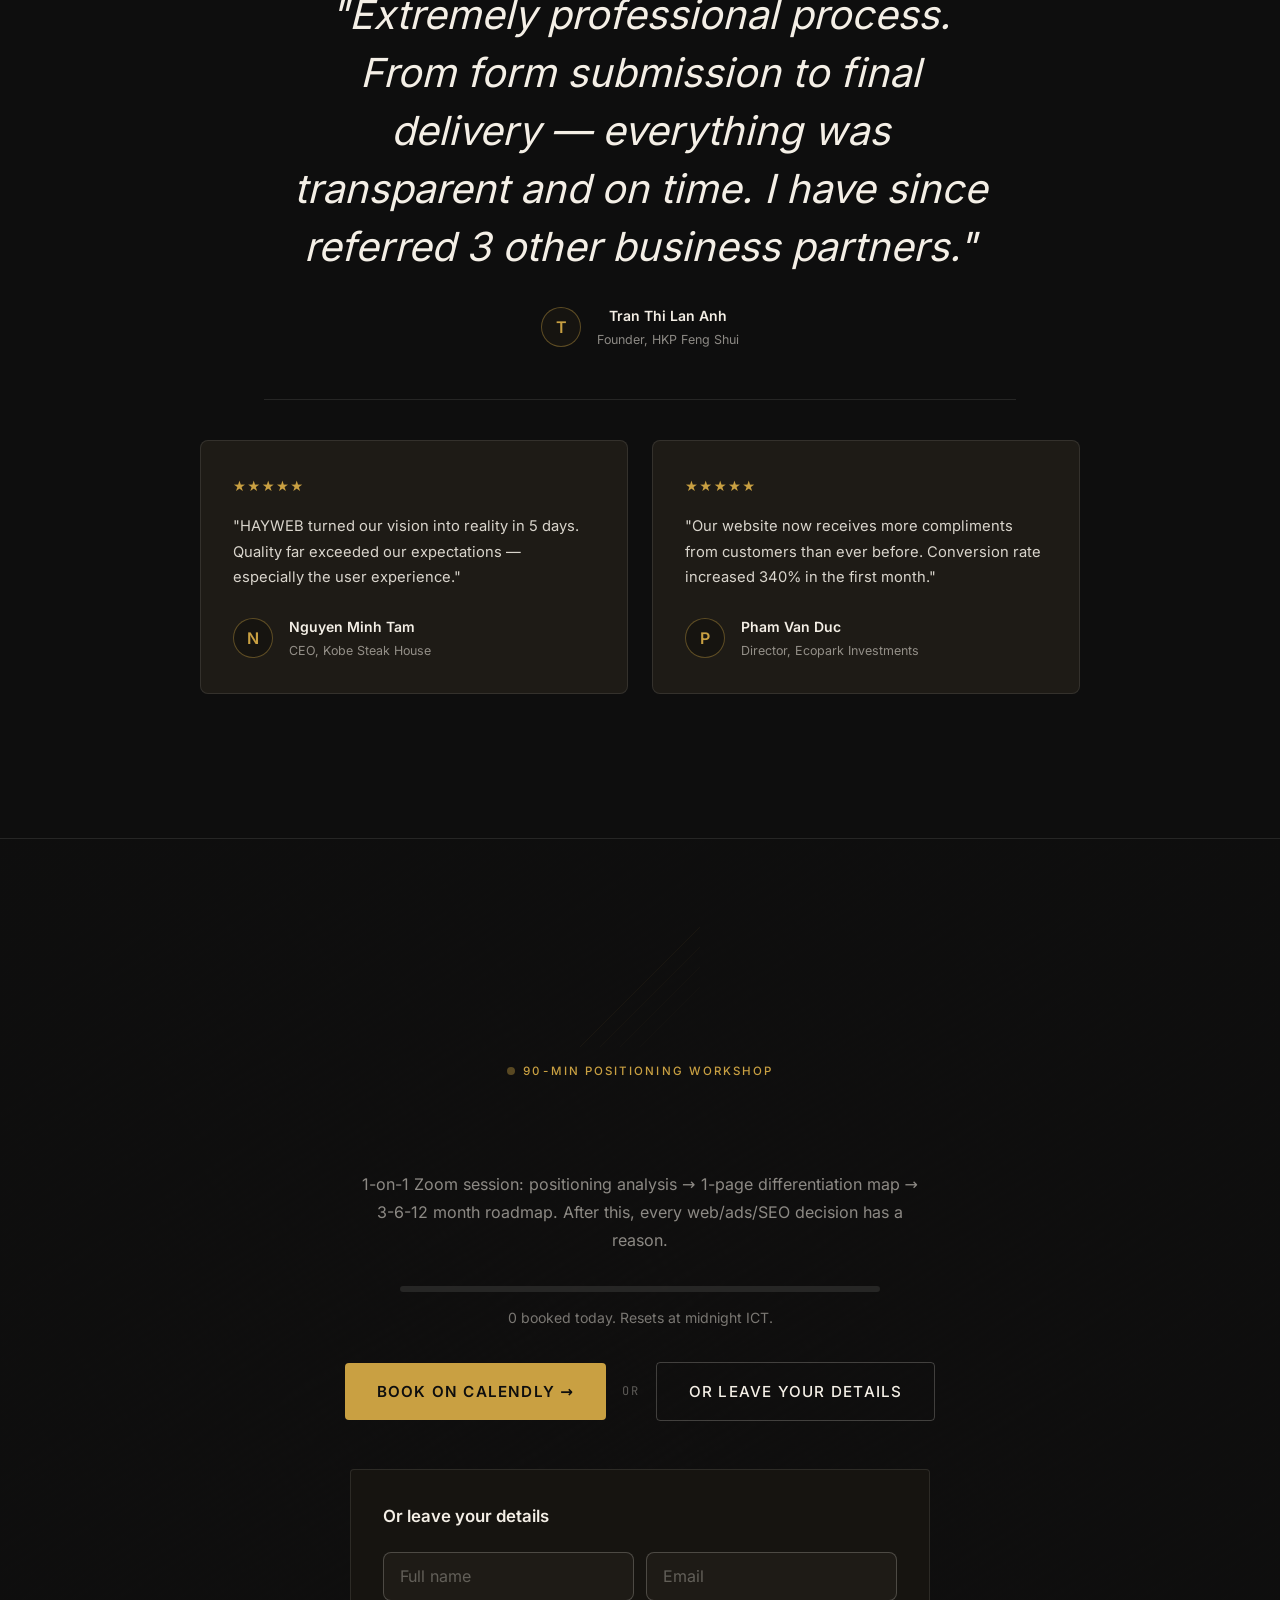
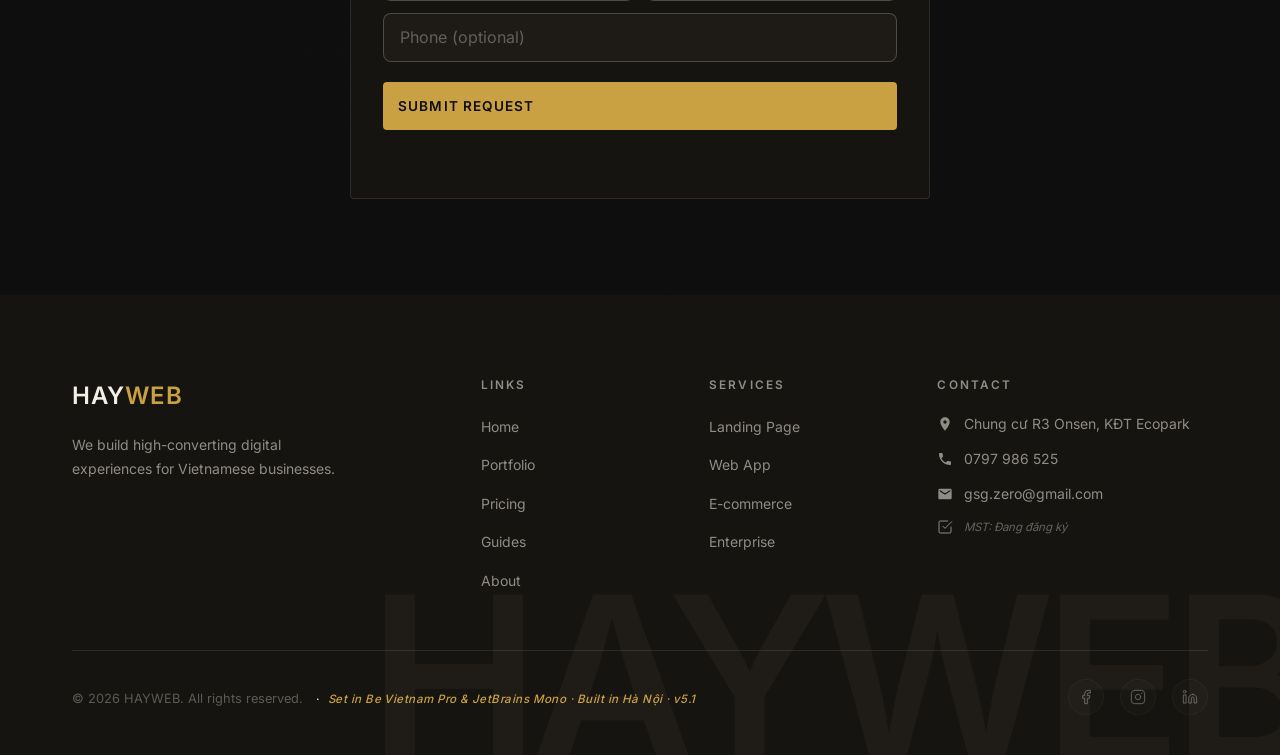
==== commit b912b07d: "perf(critical-css-l1): revert Day 8/9 inline 10KB hand-craft → Day 7 baseline Day 9 calibration conf" ====
--- a/index.html
+++ b/index.html
@@ -43,64 +43,7 @@
   <link rel="preload" href="fonts/inter-600-latin.woff2" as="font" type="font/woff2" crossorigin>
   <link rel="preload" href="fonts/playfair-roman-latin.woff2" as="font" type="font/woff2" crossorigin>
   <link rel="preload" href="fonts/bvp-400-vi.woff2" as="font" type="font/woff2" crossorigin>
-  <style>*,::after,::before{box-sizing:border-box;margin:0;padding:0}
-:root{--bg:#F4EFE6;--surface:#FAF7EE;--surface-2:#FFFFFF;--surface-hover:#EFE9DC;--border:rgba(26,26,26,.10);--border-hover:rgba(26,26,26,.22);--text:#1a1a1a;--silver:#2a2520;--silver-light:#4a4540;--muted:rgba(26,26,26,.58);--muted-2:rgba(26,26,26,.32);--white:#FFFFFF;--gold:#A67C2E;--gold-light:#BF9137;--radius:4px;--radius-lg:8px;--shadow:0 4px 24px rgba(60,40,15,.08);--font-headline:'Playfair Display','Be Vietnam Pro',Georgia,serif;--font-display:'Inter','Be Vietnam Pro',system-ui,sans-serif;--font-body:'Inter','Be Vietnam Pro',system-ui,sans-serif;--font-mono:'Inter','Be Vietnam Pro',system-ui,sans-serif;--dark-ink:#0E0E0E;--dark-surface:#161410;--dark-surface-2:#1E1B16;--dark-muted:rgba(244,239,230,.55);--dark-muted-2:rgba(244,239,230,.32);--dark-border:rgba(244,239,230,.10);--dark-border-hover:rgba(244,239,230,.22);--cream:#F4EFE6;--gold-on-dark:#C9A042;--gold-ornament:rgba(201,160,66,.40)}
-html{scroll-behavior:smooth;-webkit-text-size-adjust:100%;overflow-x:clip}
-body{font-family:var(--font-body);background:var(--bg);color:var(--silver);line-height:1.75;min-height:100vh;overflow-x:hidden}
-a{color:var(--silver);text-decoration:none;transition:color .2s}
-a:hover{color:var(--text)}
-img{max-width:100%;height:auto;display:block}
-button{font-family:inherit;cursor:pointer}
-body::before{content:'';position:fixed;inset:0;z-index:-1;background-image:url("data:image/svg+xml,%3Csvg viewBox='0 0 256 256' xmlns='http://www.w3.org/2000/svg'%3E%3Cfilter id='noise'%3E%3CfeTurbulence type='fractalNoise' baseFrequency='0.9' numOctaves='4'/%3E%3C/filter%3E%3Crect width='100%25' height='100%25' filter='url(%23noise)' opacity='0.025'/%3E%3C/svg%3E");pointer-events:none;mix-blend-mode:multiply}
-#nav{position:fixed;top:0;left:0;right:0;z-index:1000;display:flex;align-items:center;justify-content:space-between;padding:1.25rem 3rem;background:0 0;transition:background .4s,border-color .4s,padding .4s}
-@media (max-width:900px){#nav{padding:1rem 1.5rem}}
-.hero{position:relative;min-height:100vh;display:flex;align-items:stretch;justify-content:center;overflow:hidden;background-color:var(--bg);background-image:radial-gradient(circle,rgba(26,26,26,.05) 1px,transparent 1px);background-size:28px 28px;color:#1a1a1a;text-align:left;border-bottom:1px solid rgba(26,26,26,.08)}
-.hero-bg{display:none}
-.hero-content{position:relative;z-index:1;width:100%;max-width:1320px;padding:3.5rem 2.5rem 3rem;display:grid;grid-template-columns:1.25fr 0.75fr;gap:4rem;align-items:start}
-.hero-text{max-width:820px}
-.hero-eyebrow{display:none!important}
-.hero-title{font-family:var(--font-display);font-weight:700;color:#1a1a1a;margin-bottom:1rem;font-size:clamp(2.2rem,4.2vw,4rem);line-height:1.08;letter-spacing:-.025em;white-space:normal;display:flex;flex-direction:column}
-.hero-subtitle{font-size:clamp(1rem,2vw,1.15rem);color:rgba(26,26,26,.65);max-width:520px;line-height:1.7;margin:0 0 2.25rem}
-.hero-actions{display:flex;align-items:center;justify-content:flex-start;gap:1rem;flex-wrap:wrap}
-.hero-benefits{display:flex;align-items:center;justify-content:flex-start;gap:1.5rem;flex-wrap:wrap;margin-bottom:1.75rem}
-.btn-primary{position:relative;overflow:hidden;padding:.9rem 2.4rem;background:var(--text);color:var(--bg);border:none;border-radius:var(--radius);font-size:.85rem;font-weight:600;letter-spacing:.08em;text-transform:uppercase;display:inline-flex;align-items:center;gap:.5rem;transition:background .2s,box-shadow .2s,color .2s}
-.btn-primary:hover{background:#000;color:#fff;box-shadow:0 12px 36px rgba(26,26,26,.2)}
-.btn-outline{padding:.9rem 2.4rem;background:0 0;color:var(--text);border:1px solid var(--border-hover);border-radius:var(--radius);font-size:.85rem;font-weight:500;letter-spacing:.08em;text-transform:uppercase;display:inline-flex;align-items:center;gap:.5rem;transition:border-color .2s,color .2s,background .2s}
-.btn-outline:hover{border-color:var(--text);color:var(--text);background:rgba(26,26,26,.04)}
-.hero-product-figure{position:relative;width:100%;aspect-ratio:2/3;max-width:460px;margin:0 auto;border-radius:var(--radius);overflow:hidden;display:flex;flex-direction:column;background-image:url("[data-uri]");background-size:cover;background-position:center;background-repeat:no-repeat;z-index:2}
-.hero-product-figure img{width:100%;height:100%;object-fit:cover;object-position:center;display:block}
-.hero-visual-editorial{position:relative;width:100%;max-width:520px;margin-left:auto;isolation:isolate}
-.hero-visual-caption{display:none!important}
-.fade-up{opacity:0;transform:translateY(30px);transition:opacity .7s,transform .7s}
-.fade-up.revealed{opacity:1;transform:none}
-@keyframes fadeUp{to{opacity:1;transform:translateY(0)}}
-.marquee{background:var(--gold,#a67c2e);color:#1a1a1a;border-top:1px solid rgba(26,26,26,.15);border-bottom:1px solid rgba(26,26,26,.15);overflow:hidden;position:relative}
-.marquee-track{display:flex;width:max-content;animation:64s linear infinite marqueeScroll}
-.marquee:hover .marquee-track{animation-play-state:paused}
-.marquee-content{display:flex;align-items:center;gap:2rem;padding:1.2rem 1rem;font-family:var(--font-display);font-weight:500;font-size:1rem;white-space:nowrap}
-.marquee-stat strong{font-family:var(--font-mono);font-weight:700;font-size:1.15rem;letter-spacing:-.02em;color:#1a1a1a;font-synthesis:none}
-.marquee-dot{color:rgba(14,14,14,.45);font-size:.55rem;flex-shrink:0}
-@keyframes marqueeScroll{0%{transform:translateX(0)}100%{transform:translateX(-50%)}}
-@media (max-width:1024px){.hero-content{grid-template-columns:1fr;gap:3rem;text-align:center;padding:7rem 2rem 5rem}.hero-text{max-width:720px;margin:0 auto}.hero-actions,.hero-benefits{justify-content:center}.hero-subtitle{margin-left:auto;margin-right:auto}.hero-visual-editorial{max-width:440px;margin:1rem auto 1.5rem}}
-@media (max-width:768px){.hero-content{padding:2.5rem 1.5rem 2rem}.hero-title{font-size:3.2rem}.hero-product-figure{max-width:320px}.marquee-track{animation-duration:48s}.marquee-content{font-size:.88rem;gap:1.5rem}.marquee-stat strong{font-size:1rem}}
-@media (prefers-reduced-motion:reduce){.marquee-track{animation:none}*,::after,::before{animation-duration:0s!important;animation-iteration-count:1!important;transition-duration:0s!important}.fade-up{opacity:1!important;transform:none!important}.cursor-pill{display:none!important}}
-.cursor-pill{display:none!important}
-body.home-dark-luxury{background:var(--dark-ink);color:var(--cream);--bg:var(--dark-ink);--surface:var(--dark-surface);--surface-hover:var(--dark-surface-2);--text:var(--cream);--silver:var(--cream);--silver-light:rgba(244,239,230,.72);--muted:var(--dark-muted);--border:var(--dark-border);--border-hover:var(--dark-border-hover);--gold:var(--gold-on-dark);--white:var(--dark-surface)}
-body.home-dark-luxury::before{background-image:url("data:image/svg+xml,%3Csvg viewBox='0 0 256 256' xmlns='http://www.w3.org/2000/svg'%3E%3Cfilter id='noise'%3E%3CfeTurbulence type='fractalNoise' baseFrequency='0.9' numOctaves='4'/%3E%3C/filter%3E%3Crect width='100%25' height='100%25' filter='url(%23noise)' opacity='0.018'/%3E%3C/svg%3E");mix-blend-mode:screen}
-body.home-dark-luxury #nav{background:0 0}
-body.home-dark-luxury .hero{background:var(--dark-ink);background-image:radial-gradient(circle,rgba(201,160,66,.025) 1px,transparent 1px);background-size:28px 28px;color:var(--cream);border-bottom-color:var(--dark-border);min-height:auto;max-height:none}
-body.home-dark-luxury .hero-content{align-items:stretch}
-body.home-dark-luxury .hero-title{color:var(--cream);font-size:clamp(2rem,3.4vw,2.75rem);line-height:1.1}
-body.home-dark-luxury .hero-subtitle{color:var(--dark-muted)}
-body.home-dark-luxury .hero-visual-editorial{position:relative;isolation:isolate}
-body.home-dark-luxury .hero-visual-editorial::before{content:'';position:absolute;inset:0;background-image:url('images/hero-velvet-oxblood.jpg');background-size:cover;background-position:right center;transform:scaleX(-1);filter:brightness(.45) contrast(1.05) saturate(.7) blur(1.5px);opacity:.22;z-index:0;pointer-events:none}
-body.home-dark-luxury .hero-visual-editorial::after{content:'';position:absolute;inset:0;background:radial-gradient(ellipse at 30% 50%,rgba(14,14,14,.65) 0,rgba(14,14,14,.85) 70%,rgba(14,14,14,.95) 100%);z-index:1;pointer-events:none}
-body.home-dark-luxury .hero-visual.hero-visual-editorial{display:flex;flex-direction:column;justify-content:flex-end;align-self:stretch}
-body.home-dark-luxury .hero-product-figure{margin:0 0 0 auto!important;transform:translate(1.5rem,2rem);position:relative;z-index:2}
-body.home-dark-luxury .marquee .marquee-stat,body.home-dark-luxury .marquee .marquee-dot{text-shadow:0 1px 3px rgba(60,40,15,.2)}
-body.home-dark-luxury input:not([type=checkbox]):not([type=radio]):not([type=submit]):not([type=button]){background:var(--dark-surface-2);color:var(--cream);border:1px solid var(--dark-border-hover);font-size:16px;font-family:var(--font-body)}
-@media (max-width:1024px){body.home-dark-luxury .hero-product-figure{transform:none;margin:1rem auto 0!important}}
-@media (max-width:768px){body.home-dark-luxury .hero-visual-editorial{display:none}body.home-dark-luxury .hero-title{font-size:clamp(2.8rem,8vw,4rem)}body.home-dark-luxury .marquee .marquee-stat{font-size:.85rem}}</style><link rel="stylesheet" href="css/style.css"><noscript><link rel="stylesheet" href="css/style.css"></noscript>
+<link rel="stylesheet" href="css/style.css"><noscript><link rel="stylesheet" href="css/style.css"></noscript>
   <script type="application/ld+json">
   {
     "@context": "https://schema.org",
@@ -190,7 +133,7 @@
     <!-- Mode B: hero-velvet-oxblood.jpg via CSS ::before on .hero-visual-editorial (images-curated.md Image 3) -->
     <div class="hero-visual hero-visual-editorial" data-motion="hero-art">
       <!-- P2c: figcaption removed per peer direction — image only, no overlay text -->
-      <figure class="hero-product-figure">
+      <figure class="hero-product-figure" style="background:url('[data-uri]') center/cover no-repeat;background-color:#FAF7EE">
         <picture>
           <source type="image/webp" srcset="images/hero-pocket-compass.webp">
           <img src="images/hero-pocket-compass.png" alt="La bàn bỏ túi đồng cổ trên nền tối — biểu tượng định hướng cho dự án web HAYWEB" loading="eager" fetchpriority="high" decoding="async" width="700" height="1050">
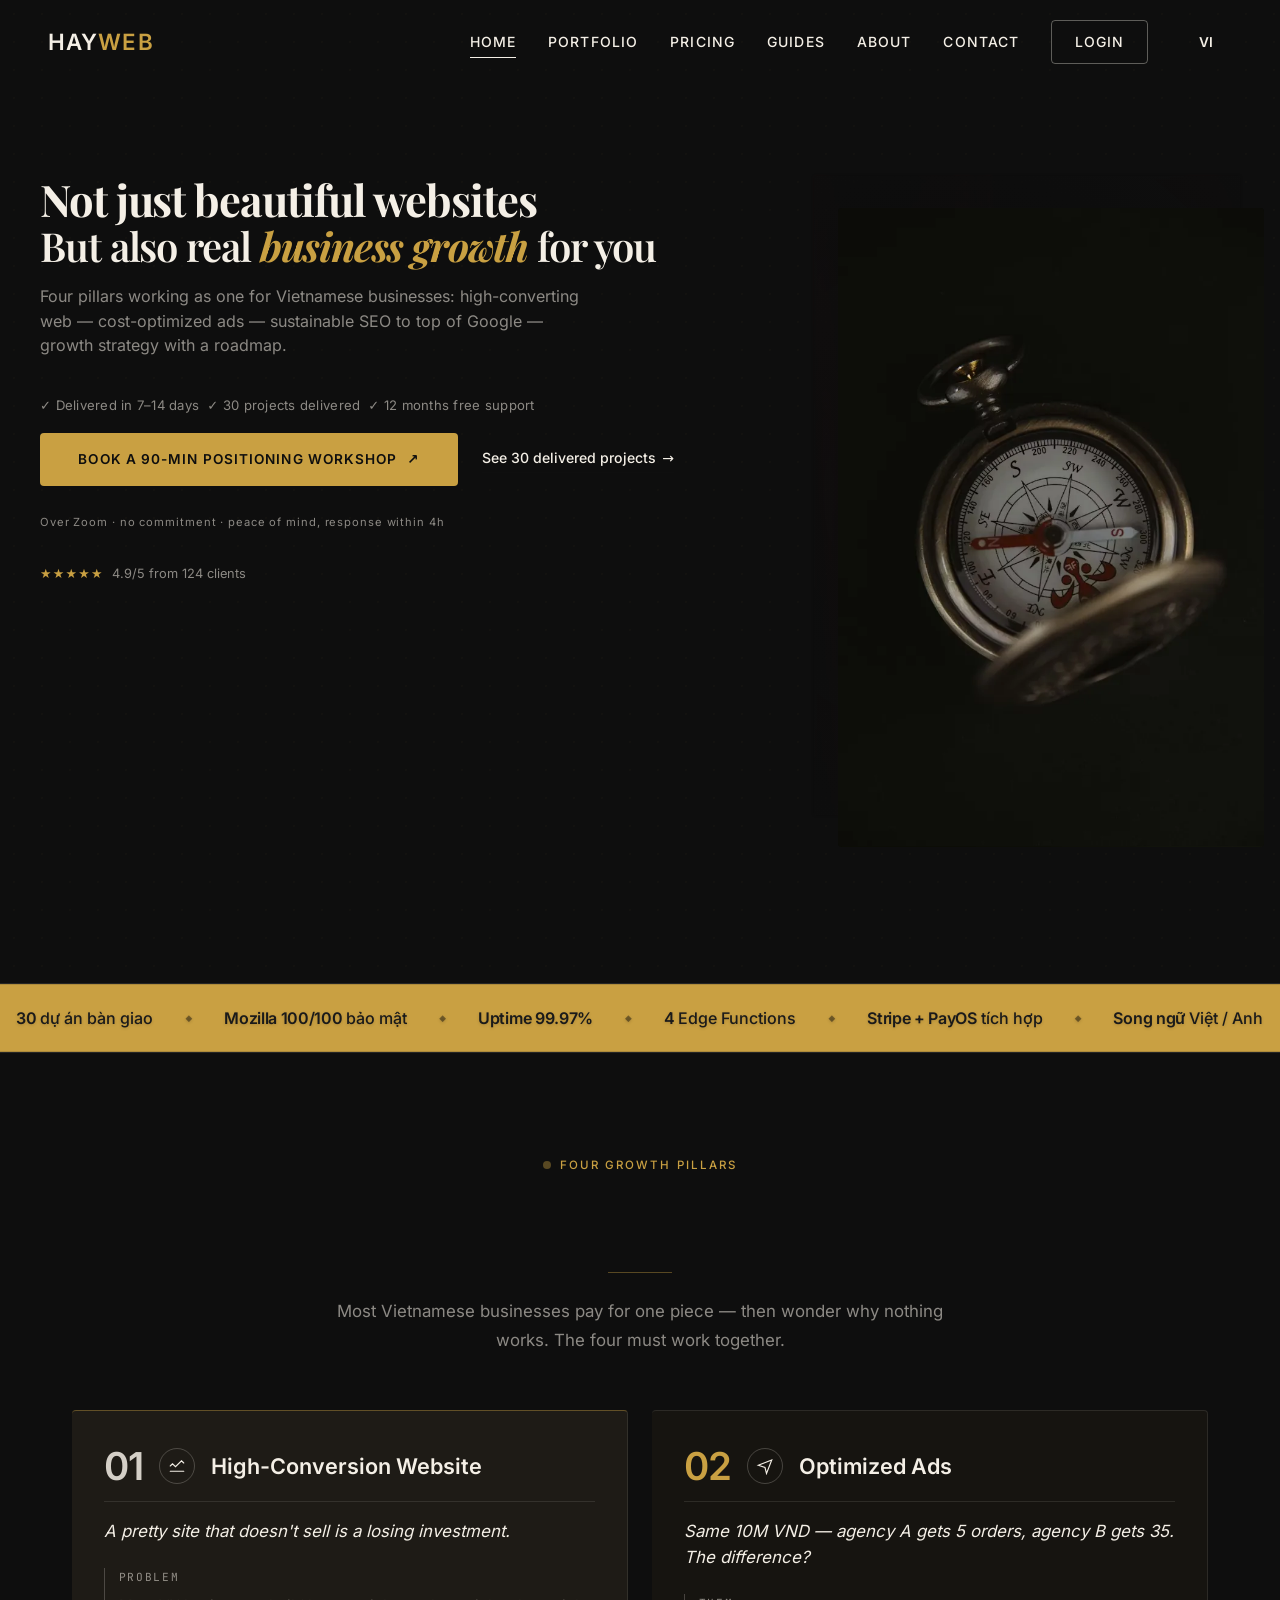
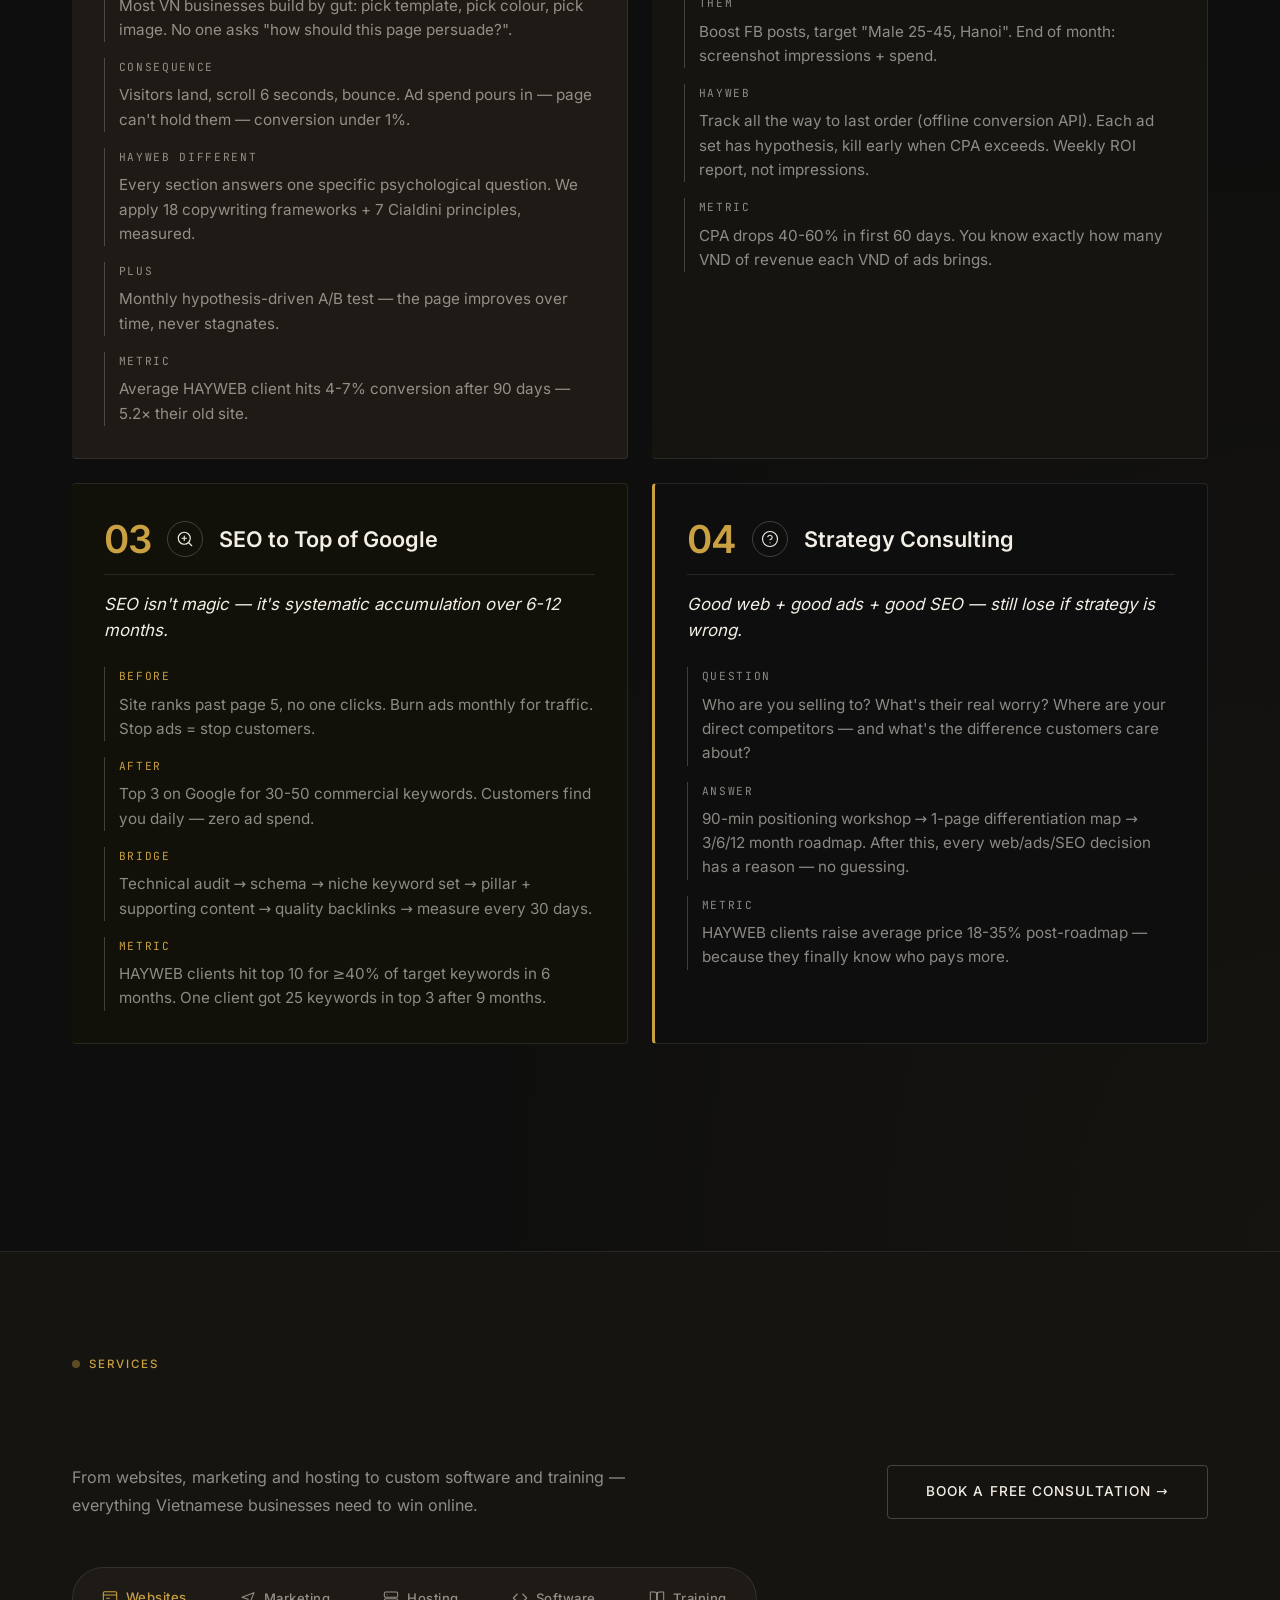
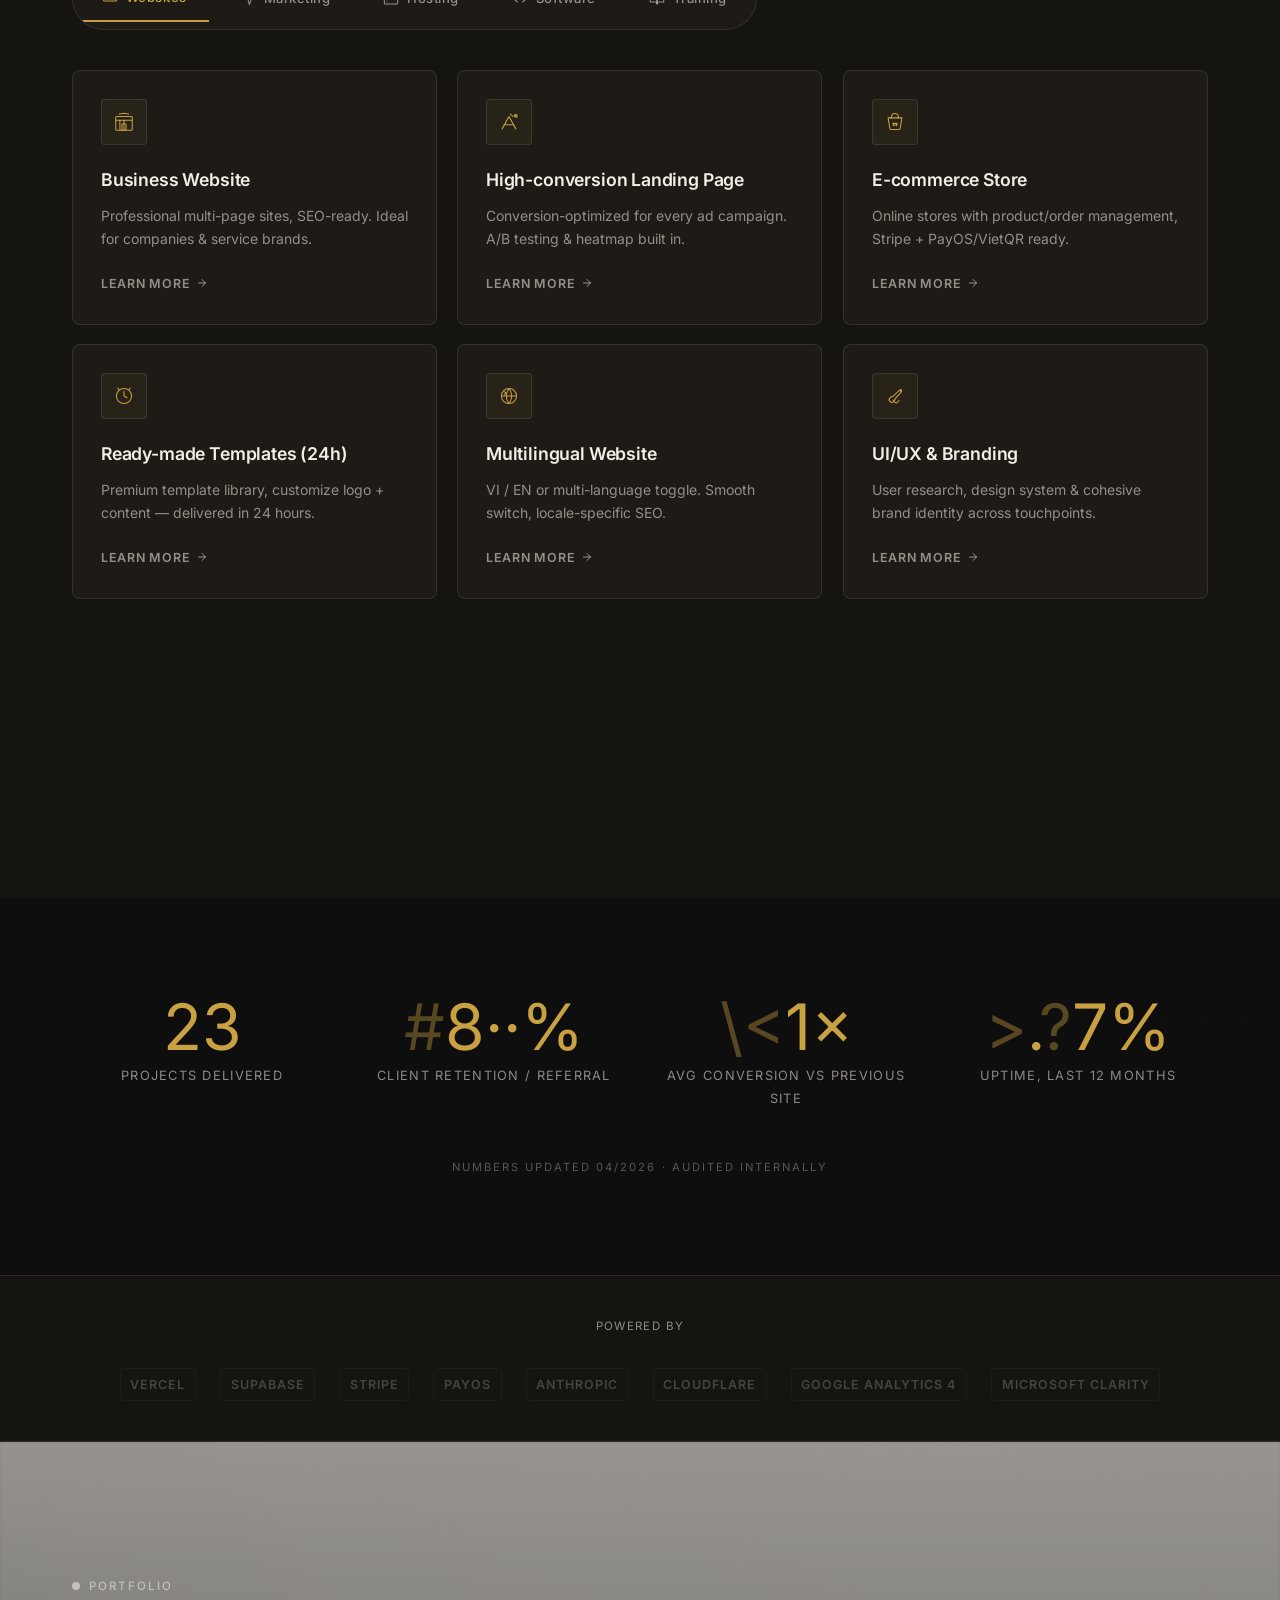
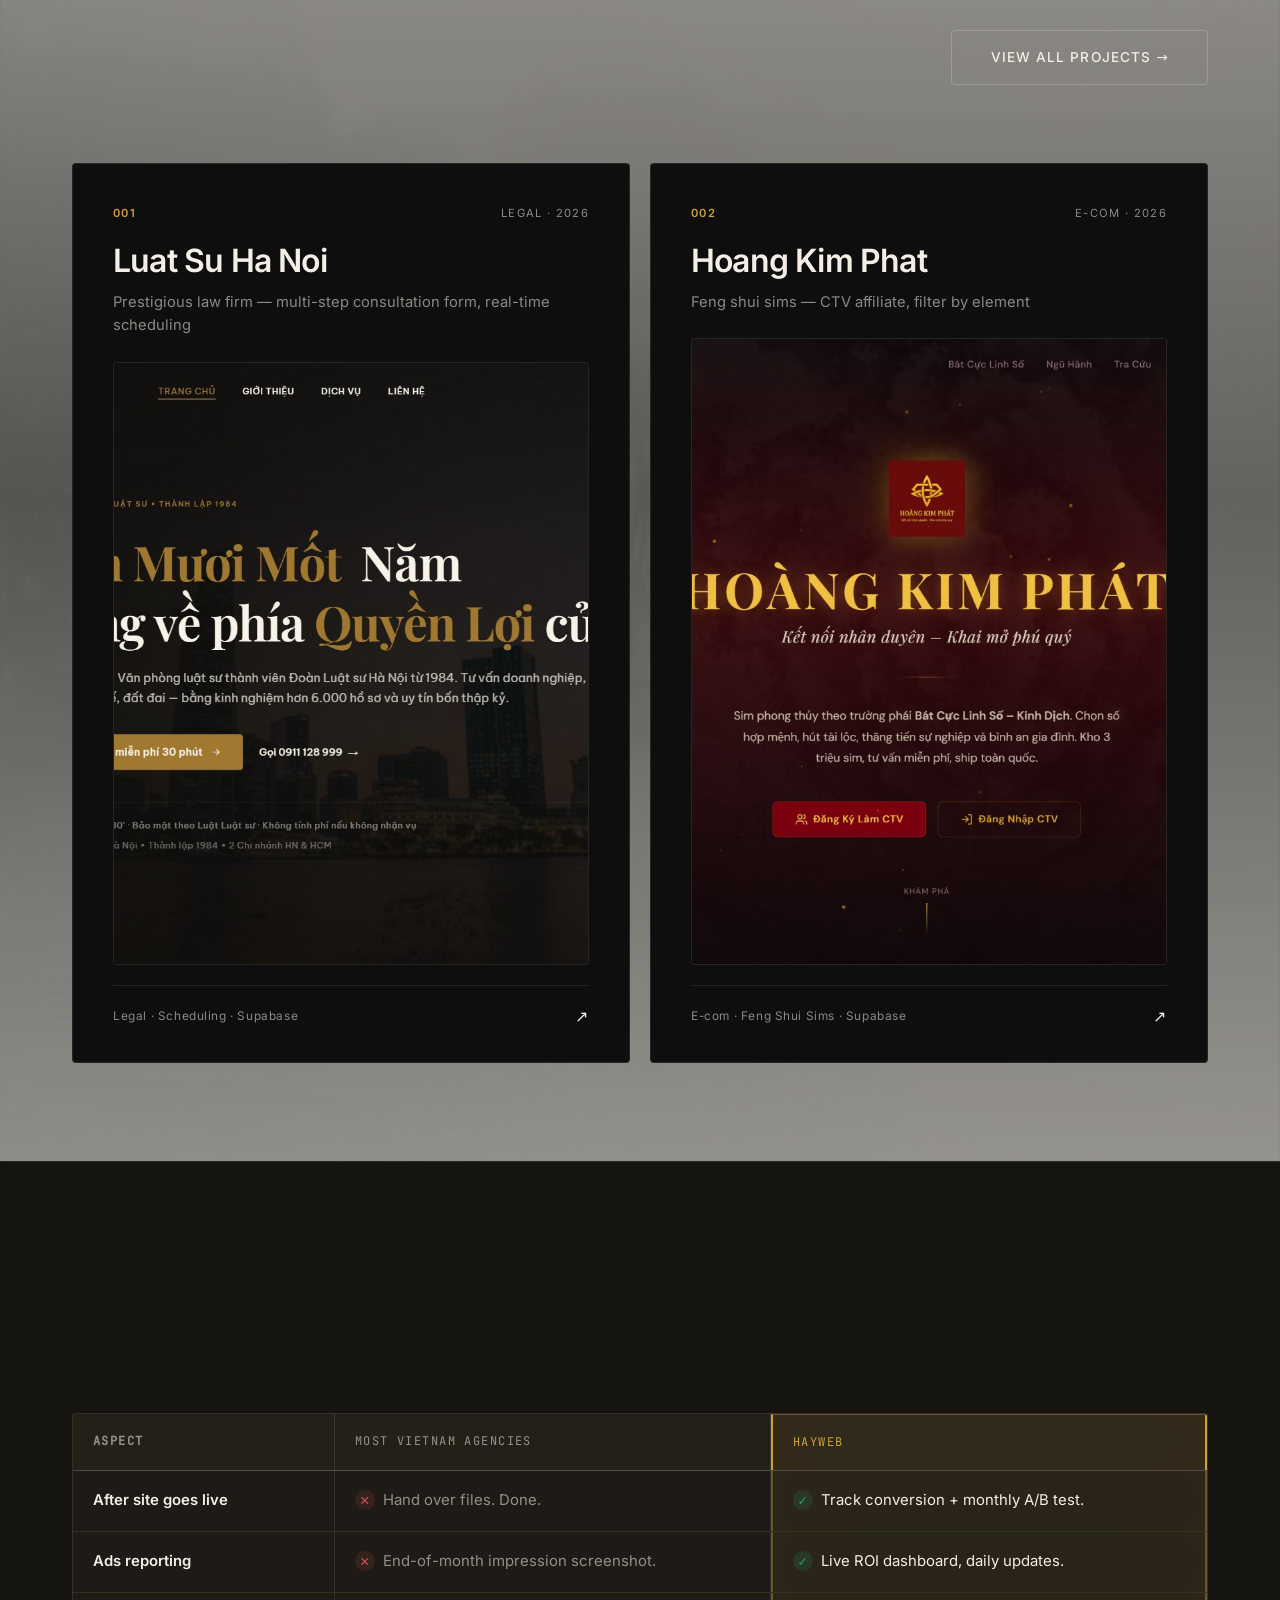
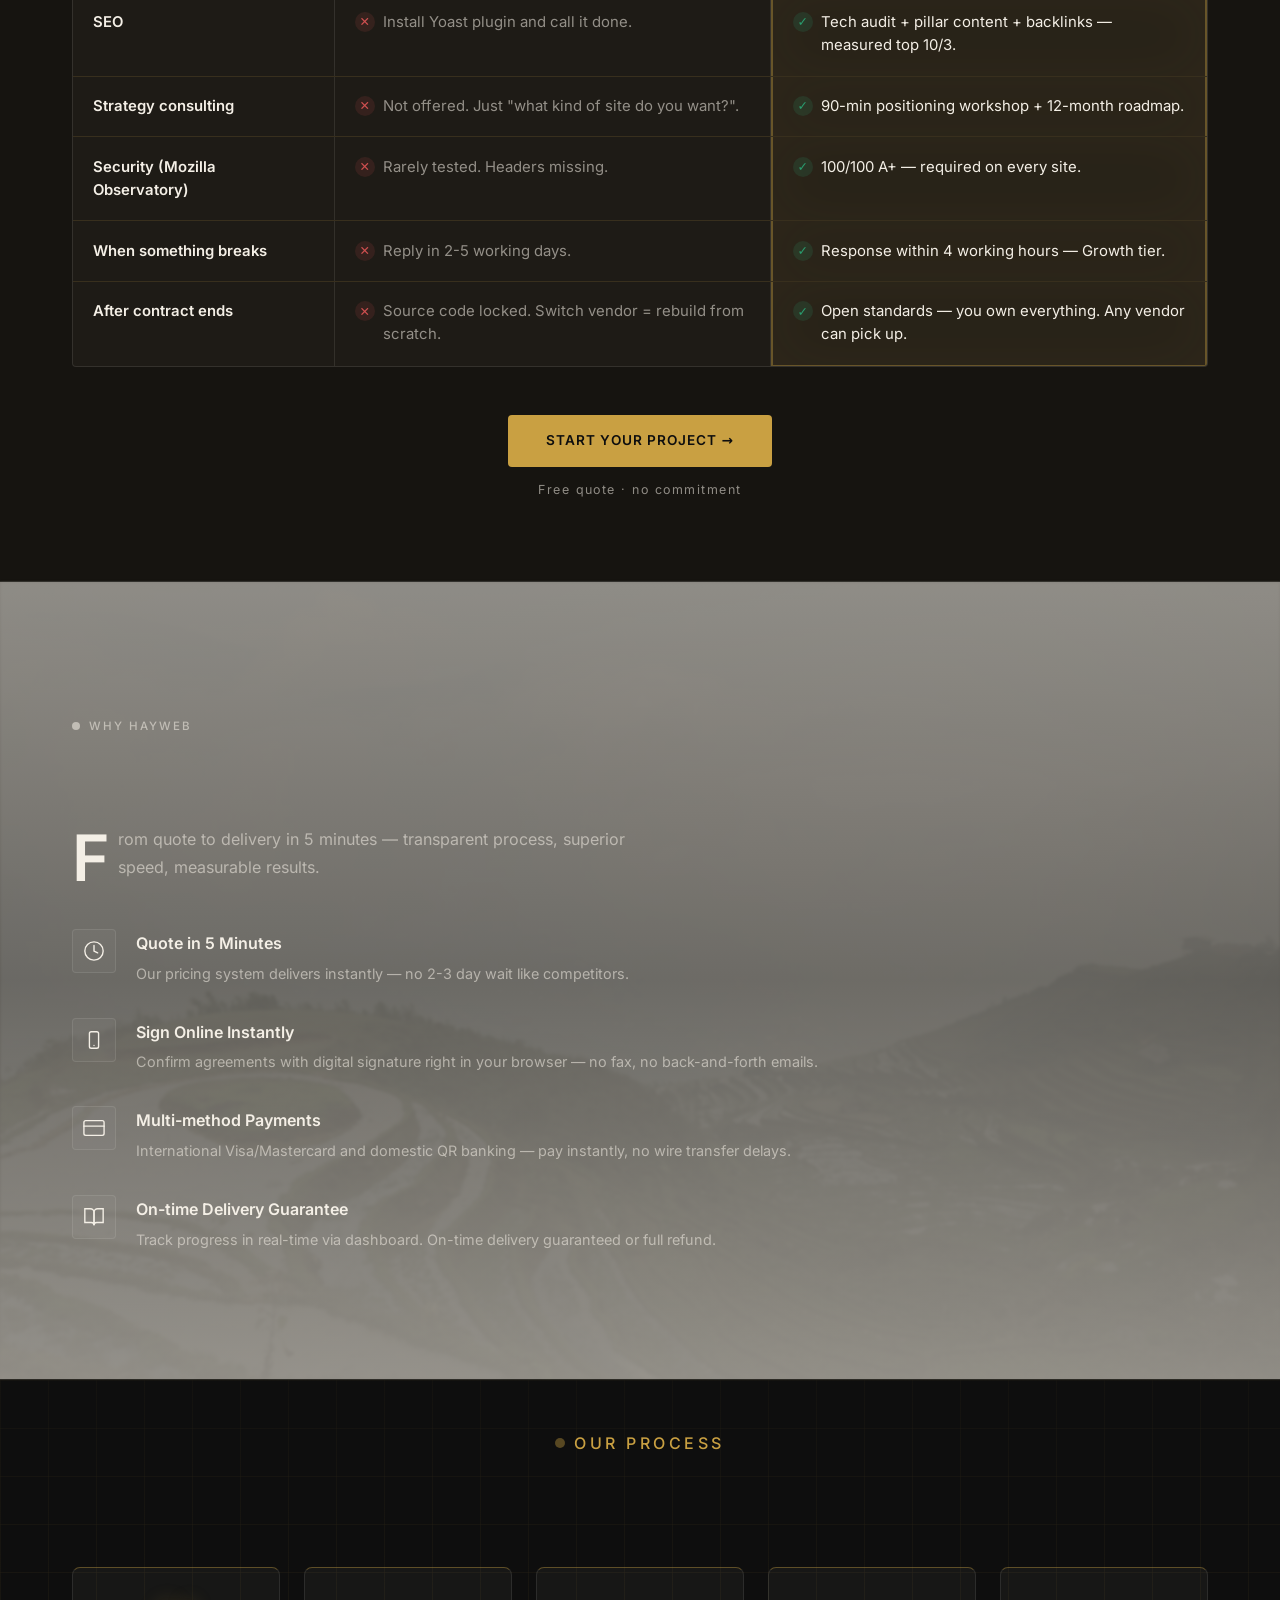
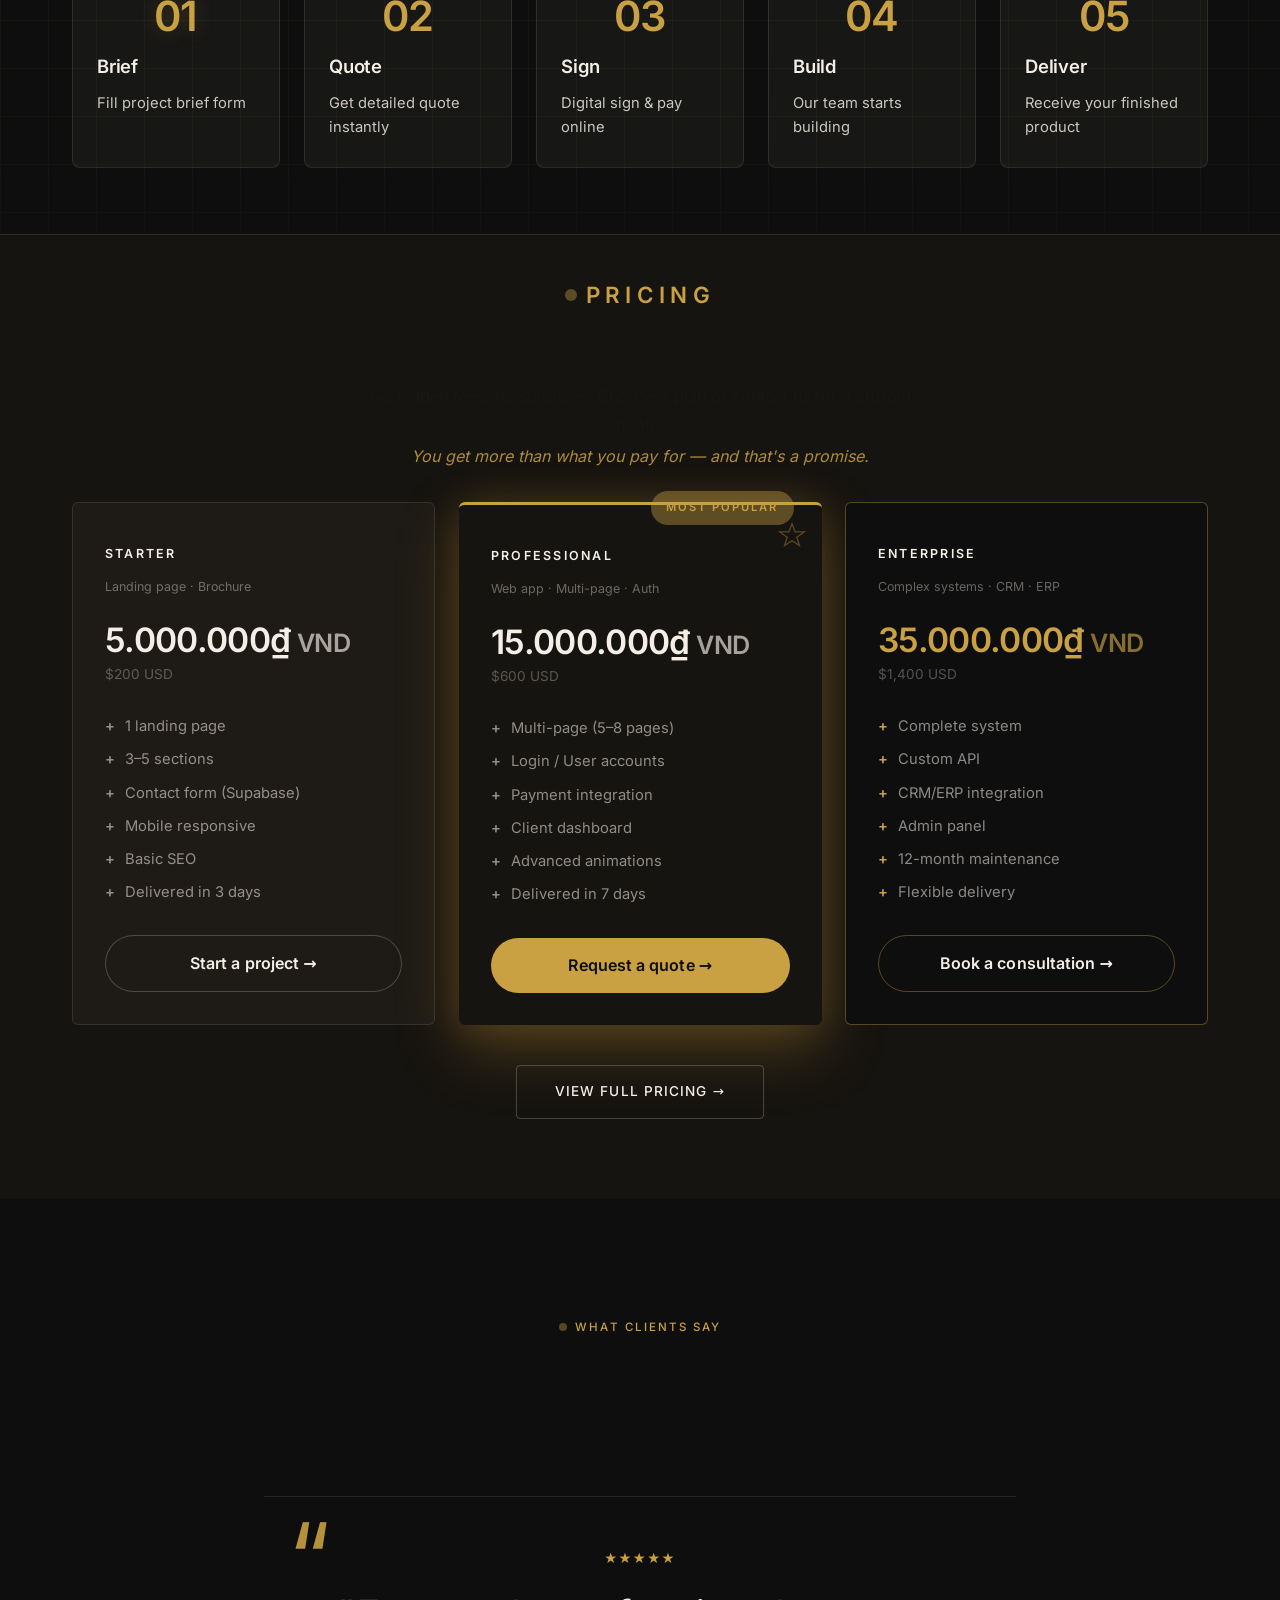
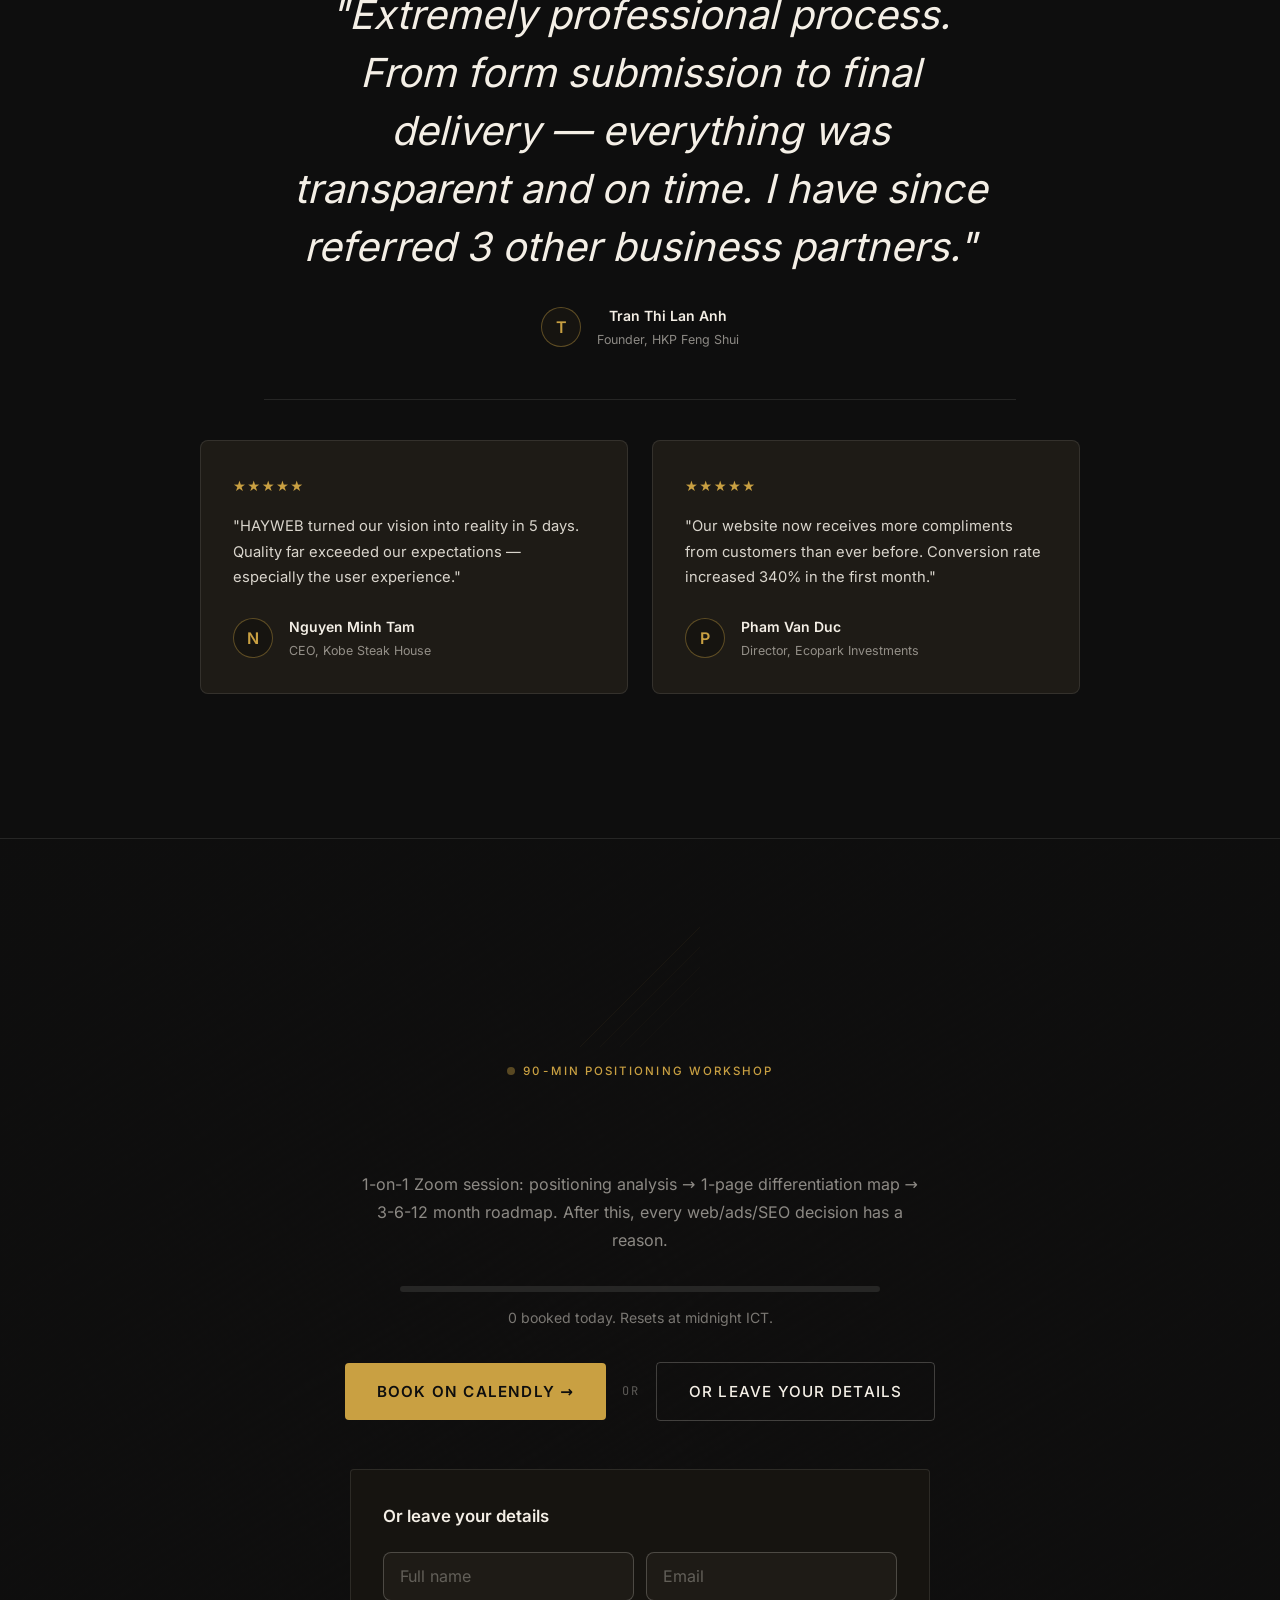
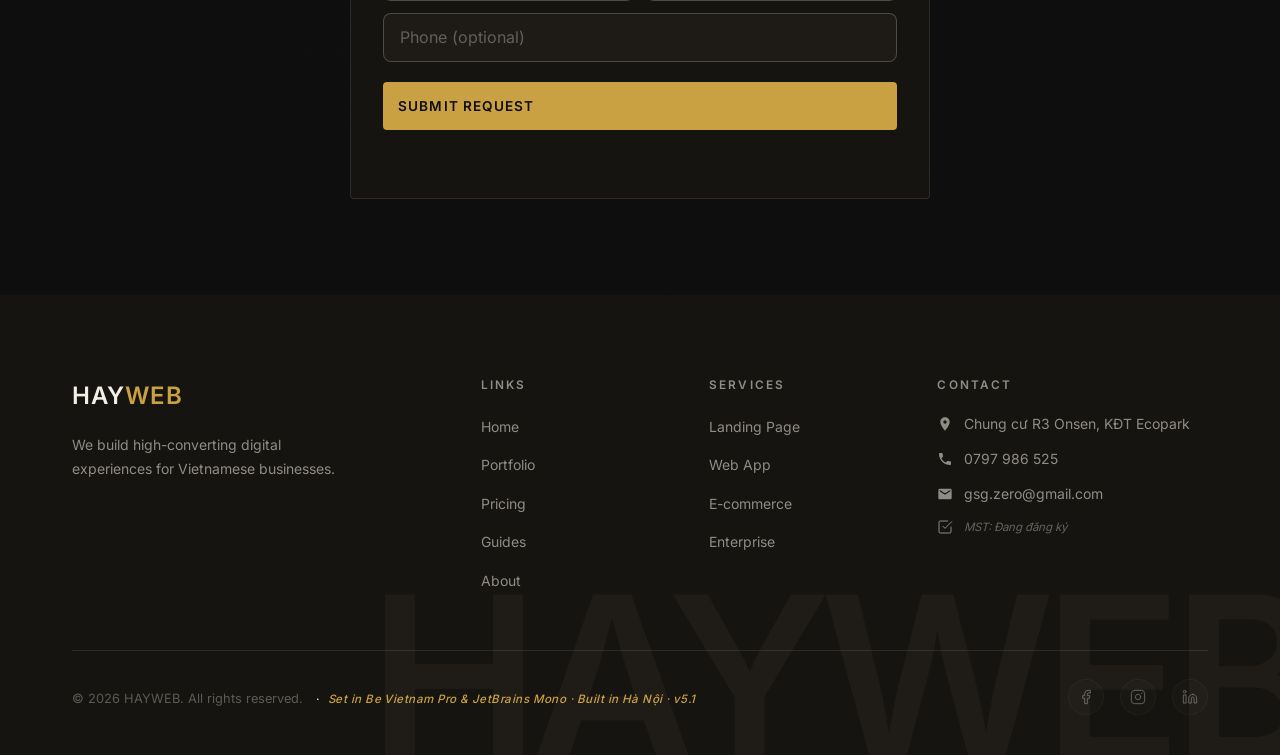
==== commit 1b901c91: "perf(critical-css-l2): static pre-render hero text + lang-aware skip guard Eliminates JS-render gap " ====
--- a/index.html
+++ b/index.html
@@ -120,7 +120,7 @@
       <div class="hero-eyebrow" id="hero-eyebrow" data-motion="hero-eyebrow"></div>
       <!-- data-split-text REMOVED per effects-plan.md §5: hero H1 uses custom GSAP multi-line
            slide animation (page-index.js PATTERN 1) — split-text-reveal would conflict. -->
-      <h1 class="hero-title" id="hero-title" data-motion="hero-reveal"></h1>
+      <h1 class="hero-title" id="hero-title" data-motion="hero-reveal" data-lang="vi"><span class="line-1">Ở đây không chỉ có web đẹp</span><span class="line-2">Mà còn <span class="hero-highlight"><em>phát triển kinh doanh</em></span> của bạn</span></h1>
       <p class="hero-subtitle" id="hero-sub" data-motion="hero-sub"></p>
       <div class="hero-benefits" id="hero-benefits" data-motion="hero-benefits"></div>
       <div class="hero-actions" id="hero-actions" data-motion="hero-ctas">
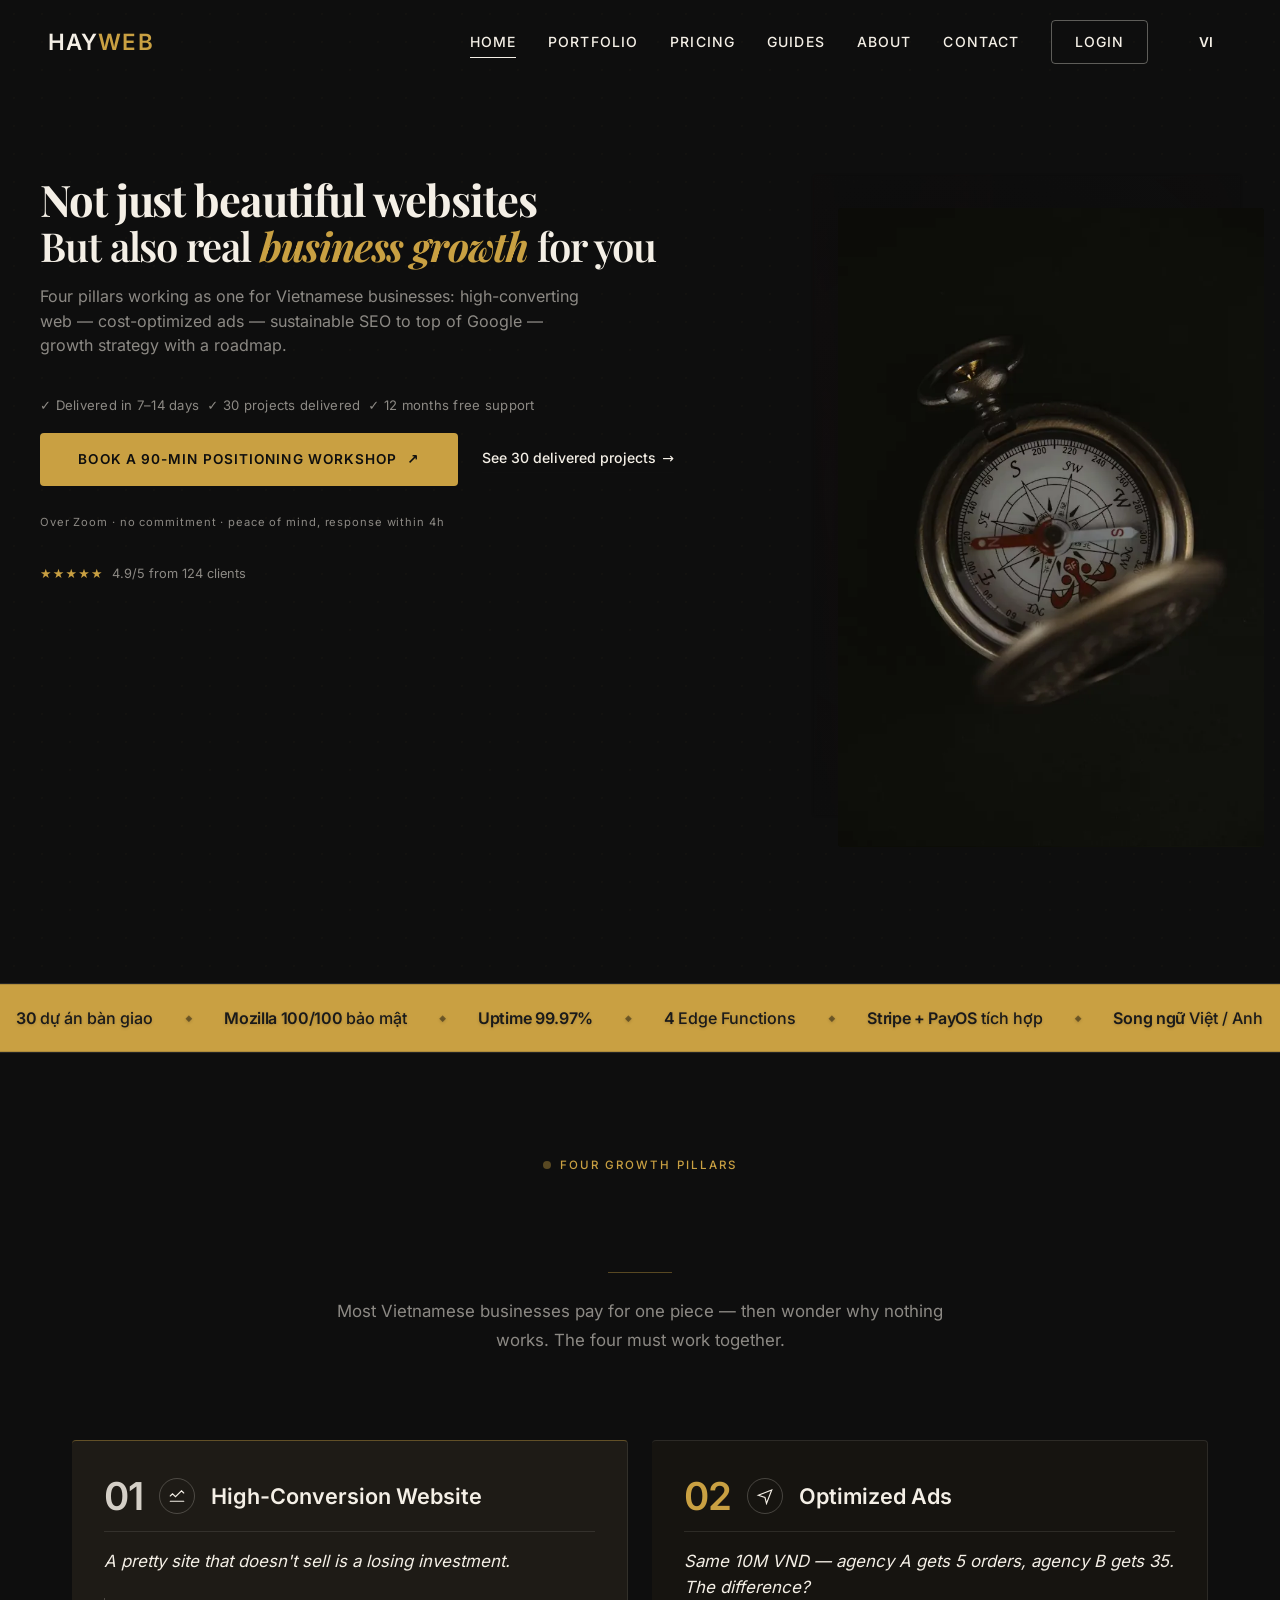
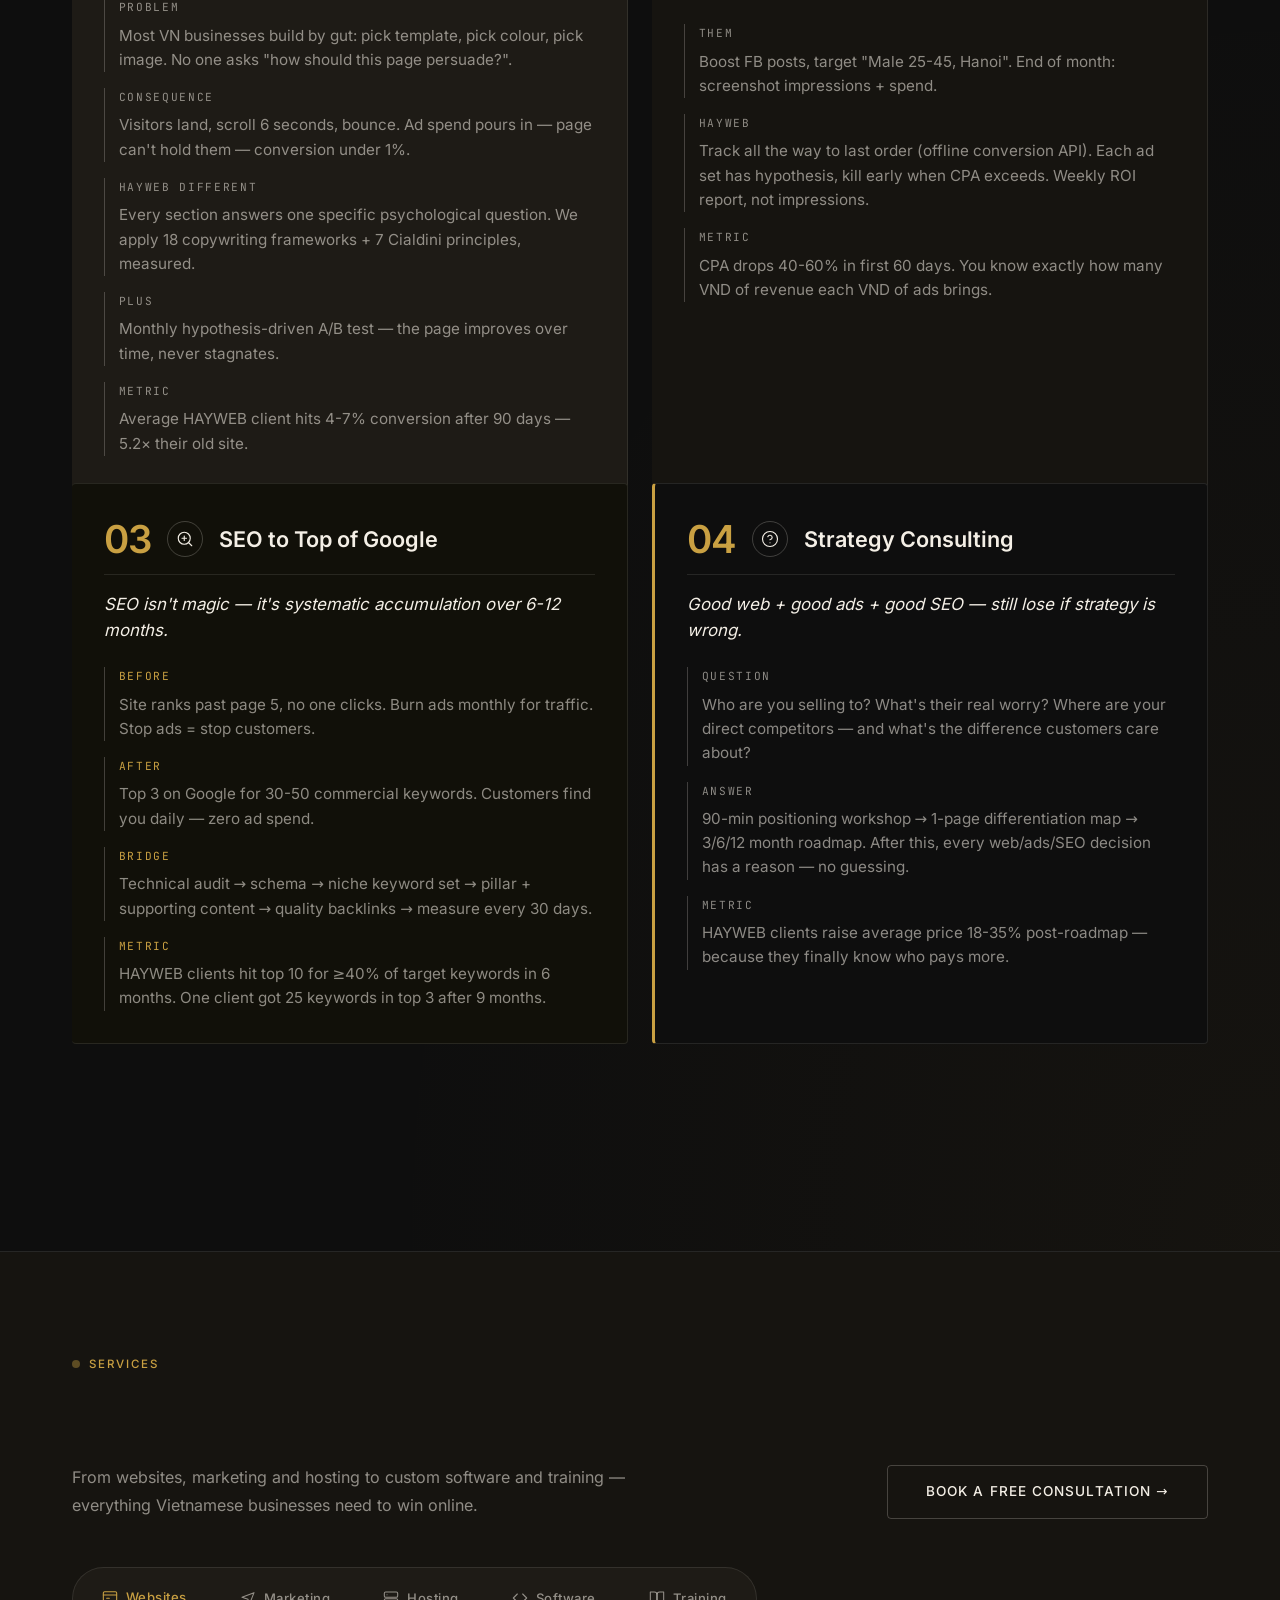
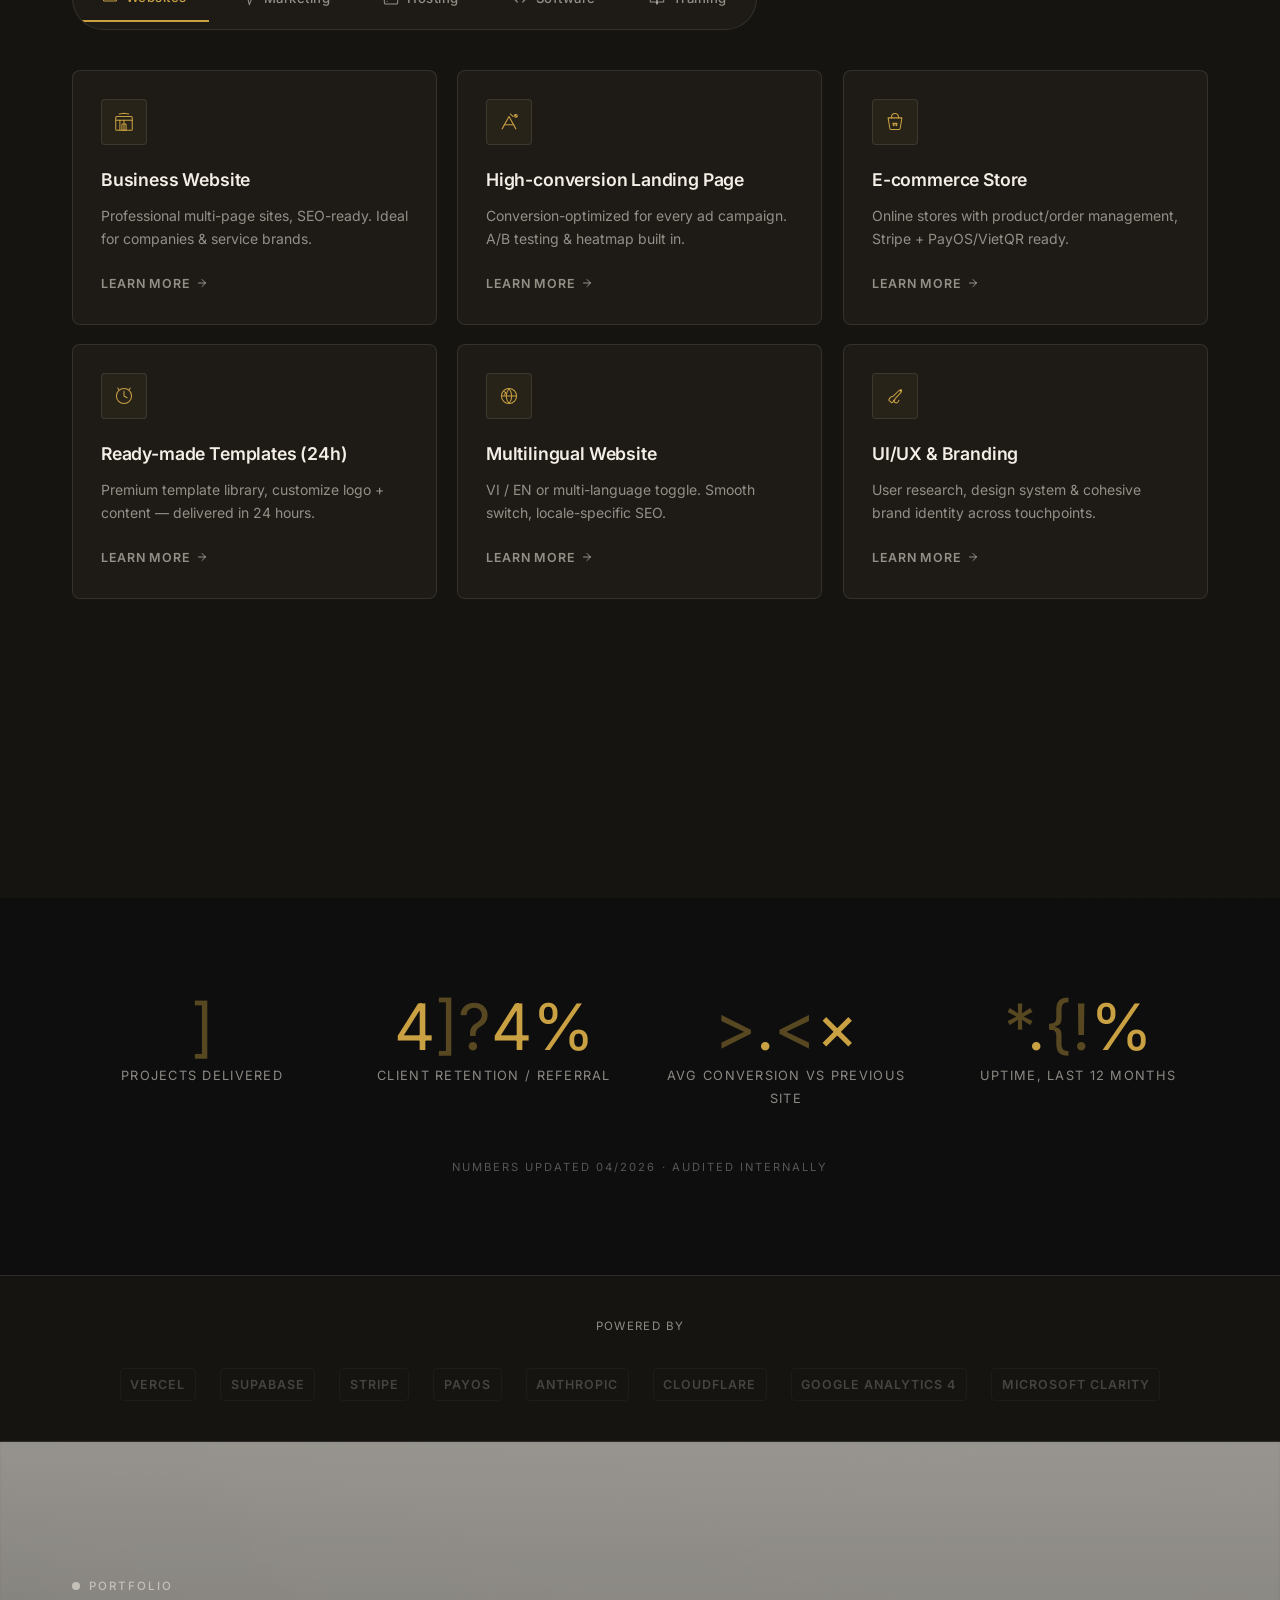
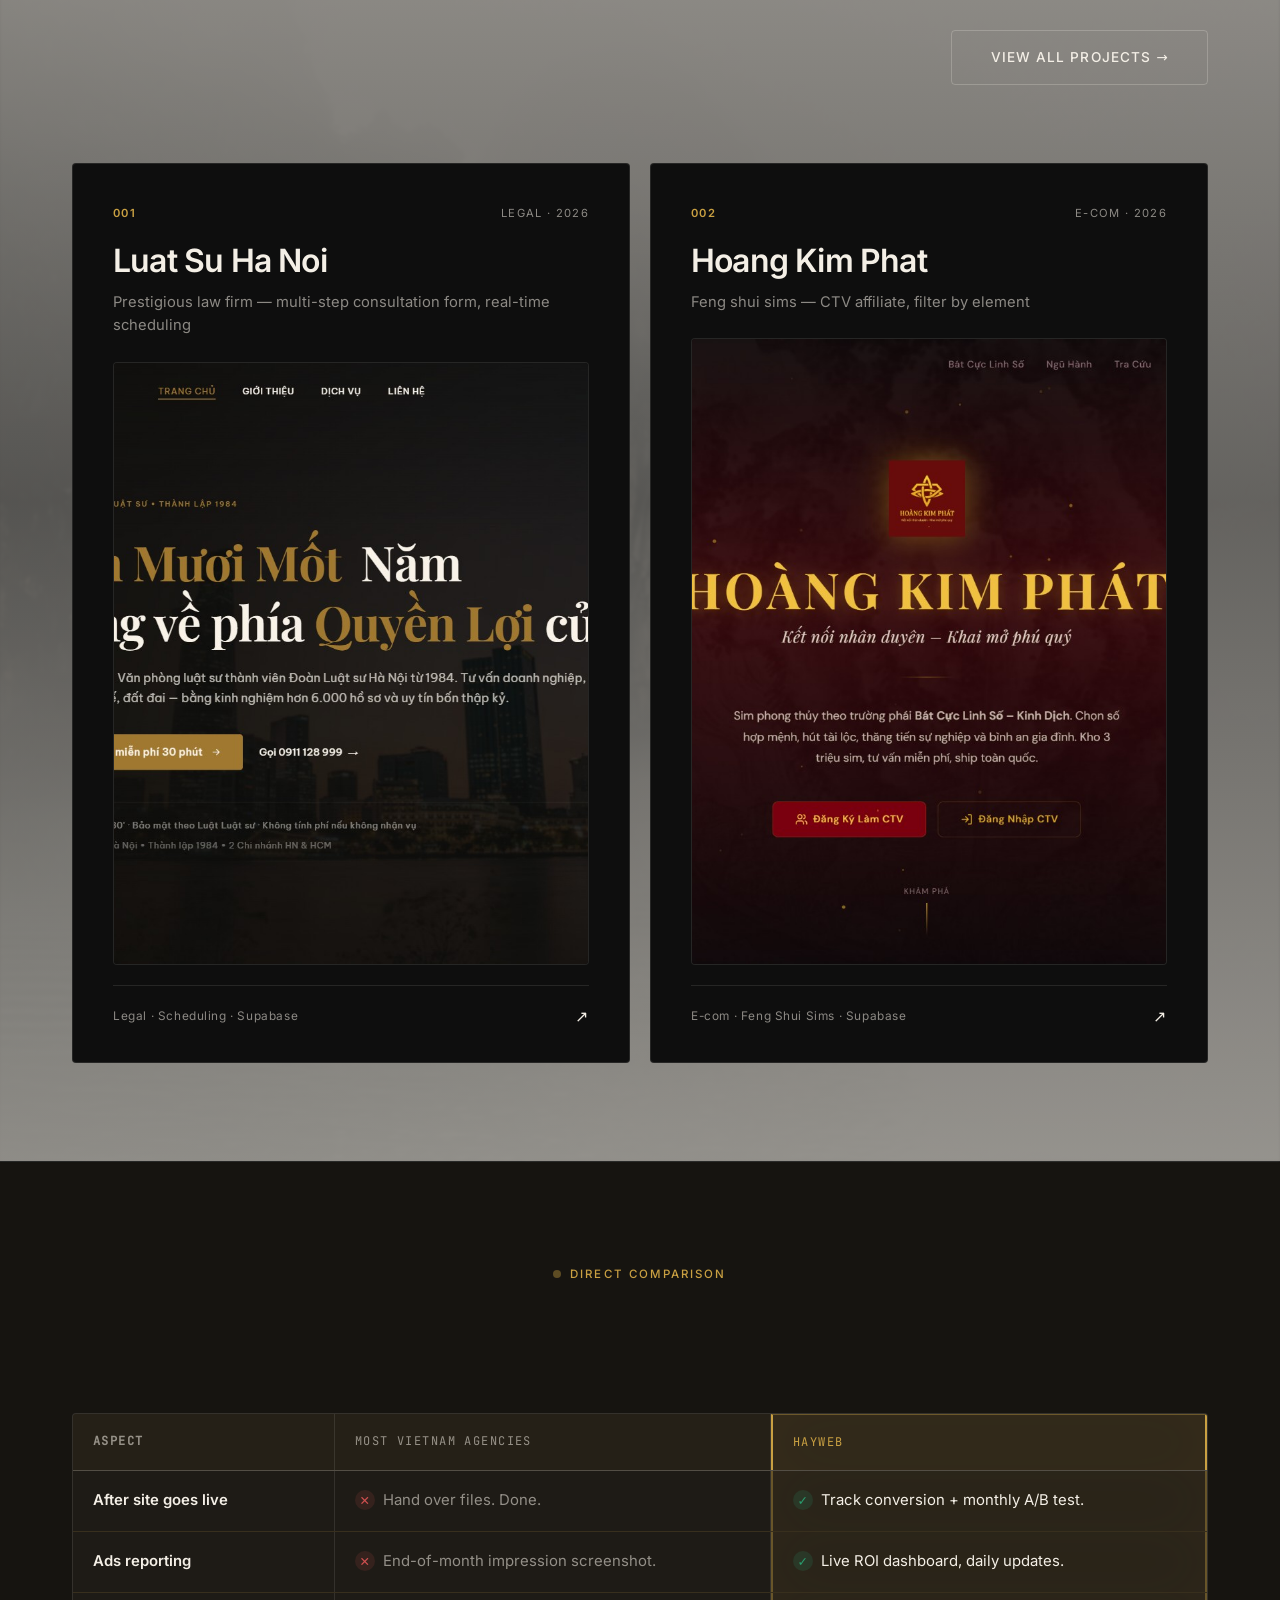
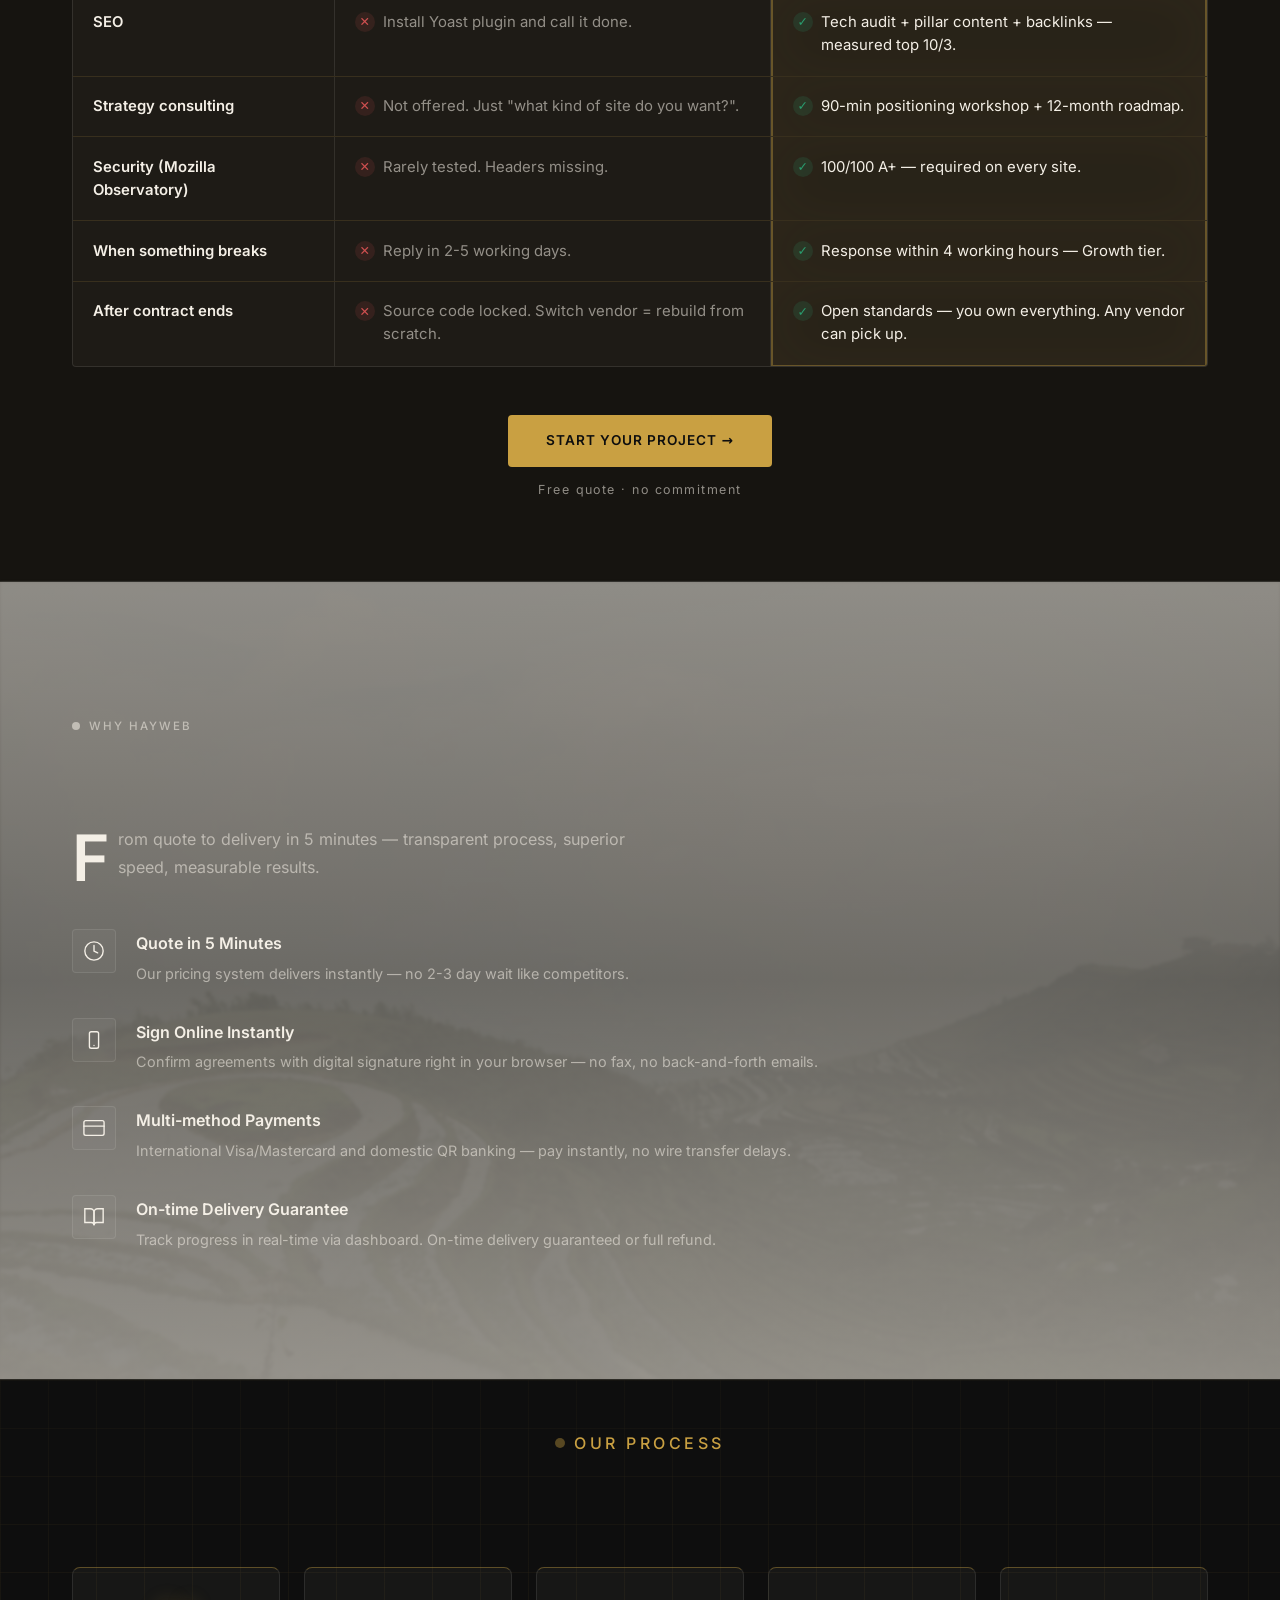
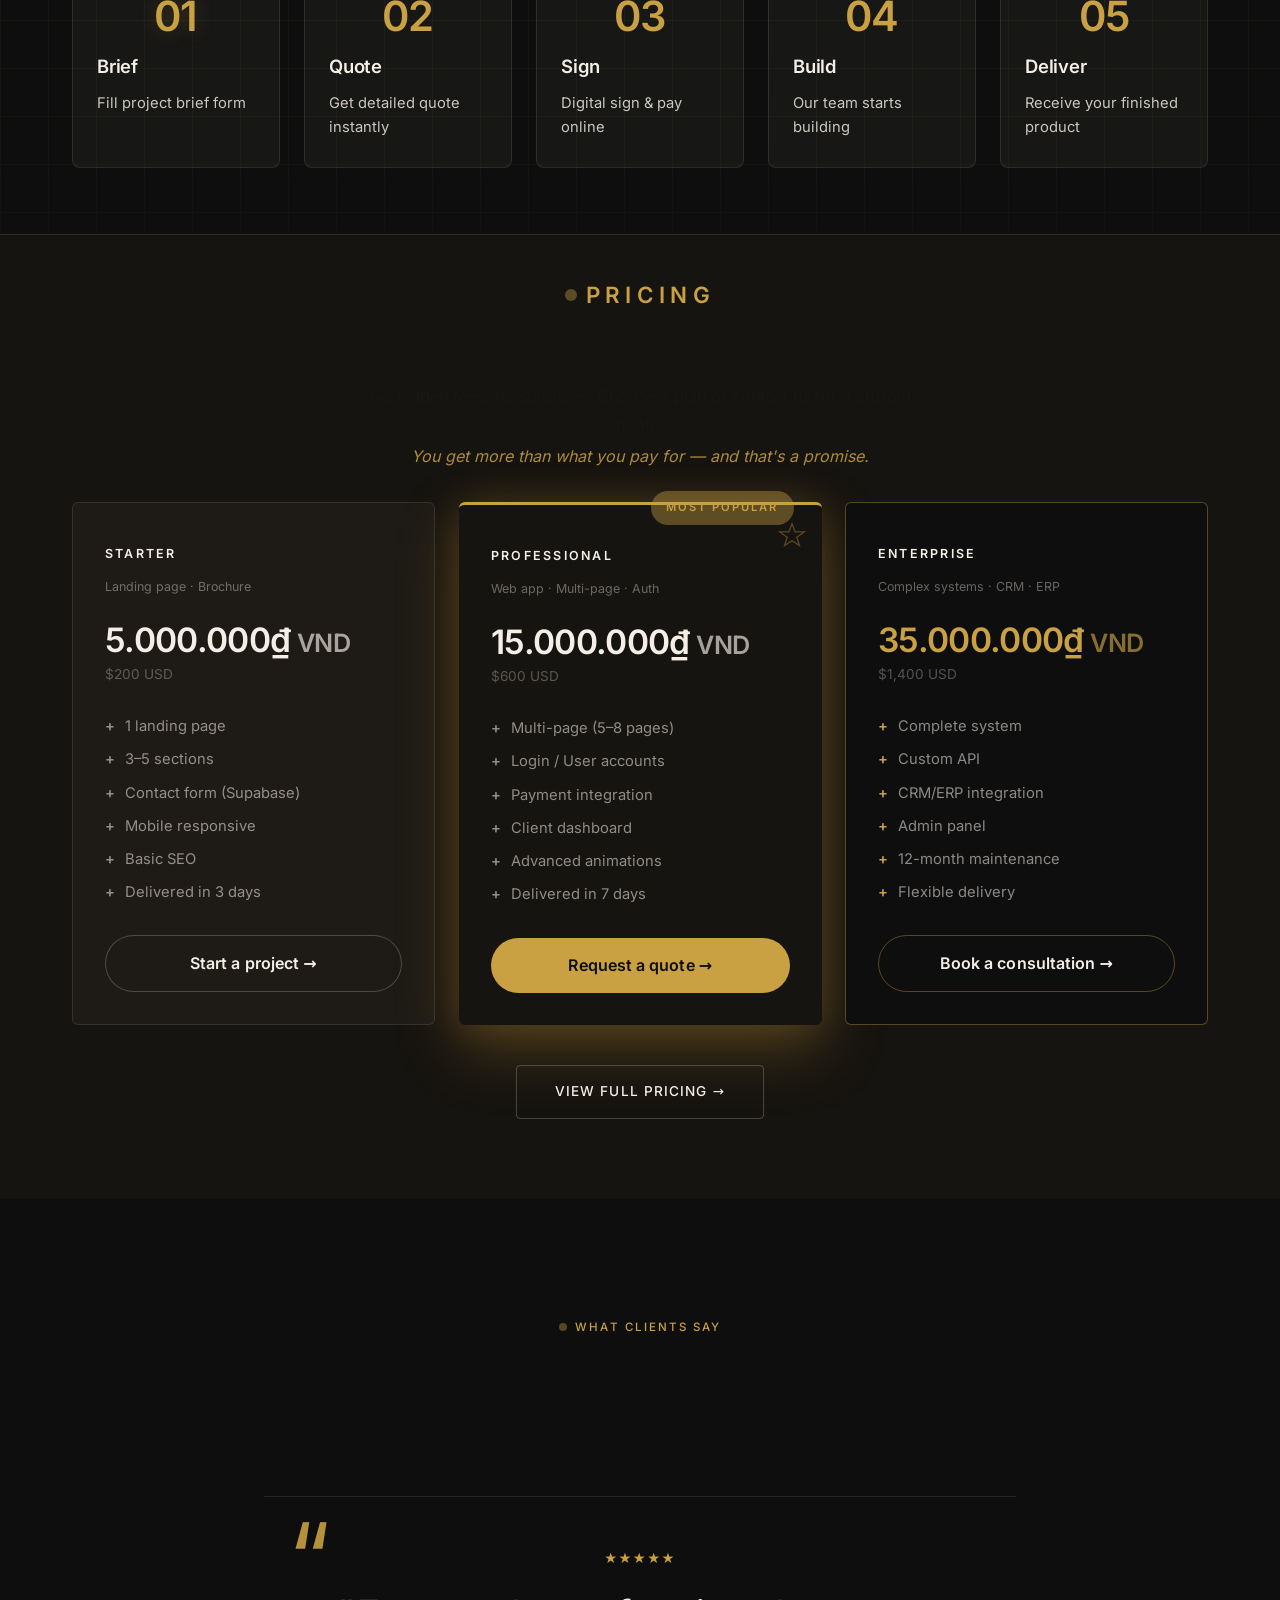
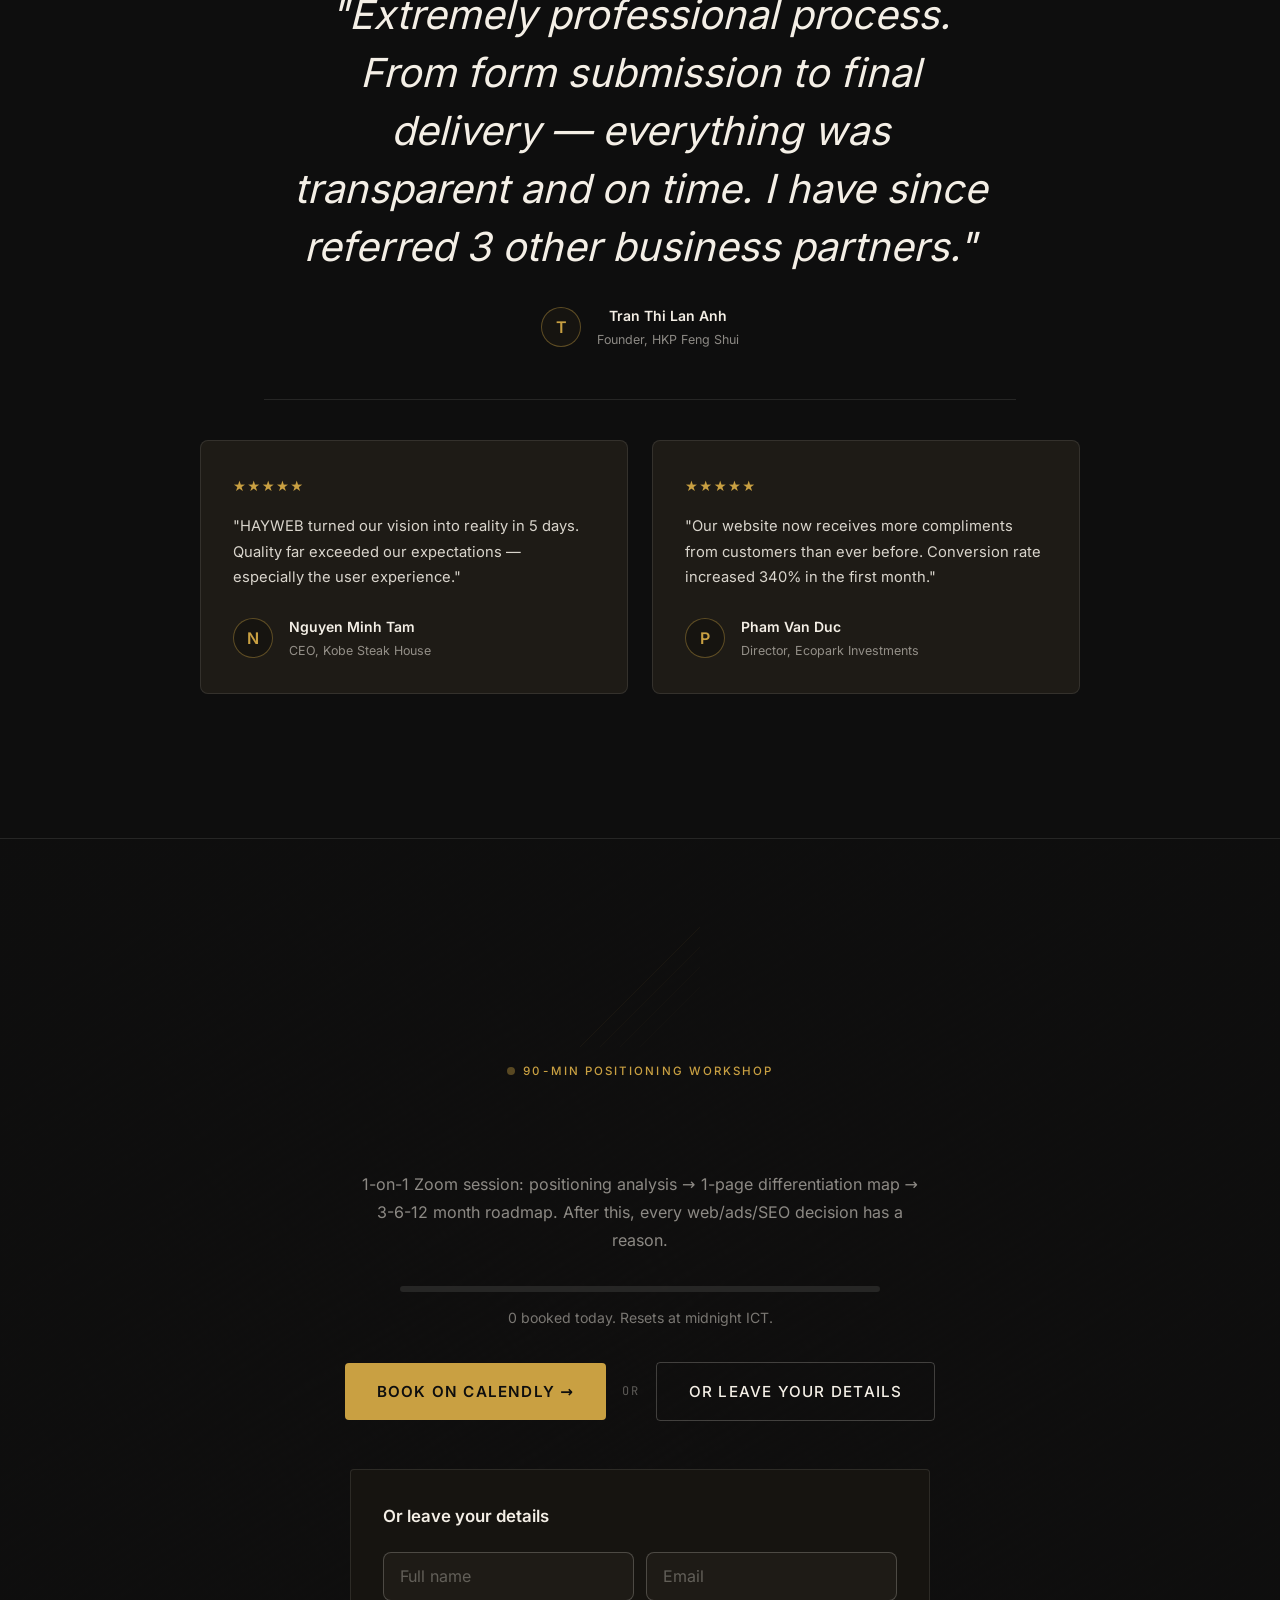
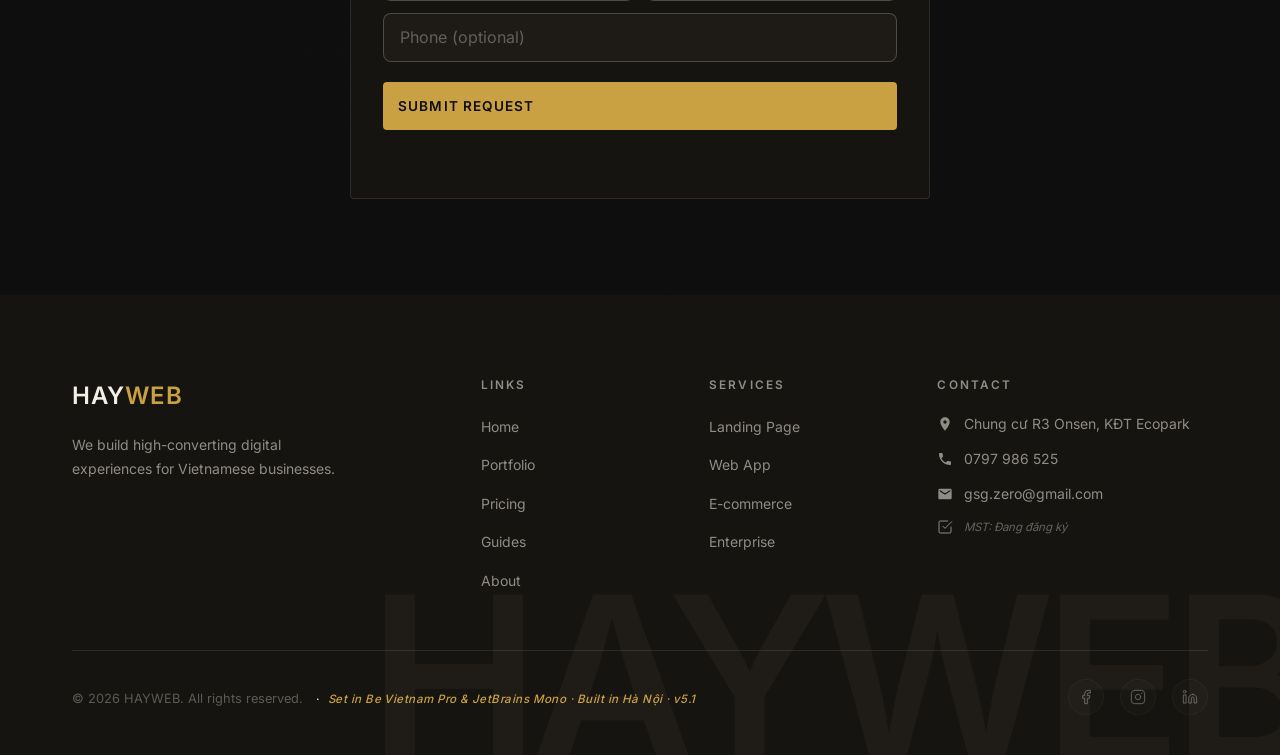
==== commit d1edbbae: "perf(lcp-l2): pre-render nav skeleton + split renderNav() sync/async Day 10 final LCP element shifte" ====
--- a/index.html
+++ b/index.html
@@ -107,7 +107,7 @@
 </head>
 <body class="home-dark-luxury">
 
-<nav id="nav" role="navigation" aria-label="Main navigation"></nav>
+<nav id="nav" role="navigation" aria-label="Main navigation"><a href="/index.html" class="nav-brand" data-prerendered="1">HAY<span>WEB</span></a><div class="nav-meta" aria-hidden="true"><span class="nav-meta-text">CIRCA 2026</span><span class="nav-divider">·</span><span class="nav-meta-text">HÀ NỘI</span></div><nav class="nav-links" id="nav-links"></nav><button class="nav-toggle" id="nav-menu-btn" aria-label="Menu"><svg width="22" height="22" viewBox="0 0 24 24" fill="none" stroke="currentColor" stroke-width="2" stroke-linecap="round"><line x1="3" y1="6" x2="21" y2="6"/><line x1="3" y1="12" x2="21" y2="12"/><line x1="3" y1="18" x2="21" y2="18"/></svg></button></nav>
 
 <main id="main-content">
 
--- a/css/style.css
+++ b/css/style.css
@@ -1 +1 @@
-@font-face{font-family:'Be Vietnam Pro';font-style:normal;font-weight:300;font-display:swap;src:url('../fonts/bvp-300-vi.woff2') format('woff2');unicode-range:U+0102-0103,U+0110-0111,U+0128-0129,U+0168-0169,U+01A0-01A1,U+01AF-01B0,U+0300-0301,U+0303-0304,U+0308-0309,U+0323,U+0329,U+1EA0-1EF9,U+20AB}@font-face{font-family:'Be Vietnam Pro';font-style:normal;font-weight:300;font-display:swap;src:url('../fonts/bvp-300-latin.woff2') format('woff2');unicode-range:U+0000-00FF,U+0131,U+0152-0153,U+02BB-02BC,U+02C6,U+02DA,U+02DC,U+0304,U+0308,U+0329,U+2000-206F,U+20AC,U+2122,U+2191,U+2193,U+2212,U+2215,U+FEFF,U+FFFD}@font-face{font-family:'Be Vietnam Pro';font-style:normal;font-weight:400;font-display:swap;src:url('../fonts/bvp-400-vi.woff2') format('woff2');unicode-range:U+0102-0103,U+0110-0111,U+0128-0129,U+0168-0169,U+01A0-01A1,U+01AF-01B0,U+0300-0301,U+0303-0304,U+0308-0309,U+0323,U+0329,U+1EA0-1EF9,U+20AB}@font-face{font-family:'Be Vietnam Pro';font-style:normal;font-weight:400;font-display:swap;src:url('../fonts/bvp-400-latin.woff2') format('woff2');unicode-range:U+0000-00FF,U+0131,U+0152-0153,U+02BB-02BC,U+02C6,U+02DA,U+02DC,U+0304,U+0308,U+0329,U+2000-206F,U+20AC,U+2122,U+2191,U+2193,U+2212,U+2215,U+FEFF,U+FFFD}@font-face{font-family:'Be Vietnam Pro';font-style:normal;font-weight:600;font-display:swap;src:url('../fonts/bvp-600-vi.woff2') format('woff2');unicode-range:U+0102-0103,U+0110-0111,U+0128-0129,U+0168-0169,U+01A0-01A1,U+01AF-01B0,U+0300-0301,U+0303-0304,U+0308-0309,U+0323,U+0329,U+1EA0-1EF9,U+20AB}@font-face{font-family:'Be Vietnam Pro';font-style:normal;font-weight:600;font-display:swap;src:url('../fonts/bvp-600-latin.woff2') format('woff2');unicode-range:U+0000-00FF,U+0131,U+0152-0153,U+02BB-02BC,U+02C6,U+02DA,U+02DC,U+0304,U+0308,U+0329,U+2000-206F,U+20AC,U+2122,U+2191,U+2193,U+2212,U+2215,U+FEFF,U+FFFD}@font-face{font-family:'Be Vietnam Pro';font-style:normal;font-weight:700;font-display:swap;src:url('../fonts/bvp-700-vi.woff2') format('woff2');unicode-range:U+0102-0103,U+0110-0111,U+0128-0129,U+0168-0169,U+01A0-01A1,U+01AF-01B0,U+0300-0301,U+0303-0304,U+0308-0309,U+0323,U+0329,U+1EA0-1EF9,U+20AB}@font-face{font-family:'Be Vietnam Pro';font-style:normal;font-weight:700;font-display:swap;src:url('../fonts/bvp-700-latin.woff2') format('woff2');unicode-range:U+0000-00FF,U+0131,U+0152-0153,U+02BB-02BC,U+02C6,U+02DA,U+02DC,U+0304,U+0308,U+0329,U+2000-206F,U+20AC,U+2122,U+2191,U+2193,U+2212,U+2215,U+FEFF,U+FFFD}@font-face{font-family:'Be Vietnam Pro';font-style:italic;font-weight:700;font-display:swap;src:url('../fonts/bvp-700italic-vi.woff2') format('woff2');unicode-range:U+0102-0103,U+0110-0111,U+0128-0129,U+0168-0169,U+01A0-01A1,U+01AF-01B0,U+0300-0301,U+0303-0304,U+0308-0309,U+0323,U+0329,U+1EA0-1EF9,U+20AB}@font-face{font-family:'Be Vietnam Pro';font-style:italic;font-weight:700;font-display:swap;src:url('../fonts/bvp-700italic-latin.woff2') format('woff2');unicode-range:U+0000-00FF,U+0131,U+0152-0153,U+02BB-02BC,U+02C6,U+02DA,U+02DC,U+0304,U+0308,U+0329,U+2000-206F,U+20AC,U+2122,U+2191,U+2193,U+2212,U+2215,U+FEFF,U+FFFD}@font-face{font-family:Inter;font-style:normal;font-weight:400;font-display:swap;src:url('../fonts/inter-400-vi.woff2') format('woff2');unicode-range:U+0102-0103,U+0110-0111,U+0128-0129,U+0168-0169,U+01A0-01A1,U+01AF-01B0,U+0300-0301,U+0303-0304,U+0308-0309,U+0323,U+0329,U+1EA0-1EF9,U+20AB}@font-face{font-family:Inter;font-style:normal;font-weight:400;font-display:swap;src:url('../fonts/inter-400-latin.woff2') format('woff2');unicode-range:U+0000-00FF,U+0131,U+0152-0153,U+02BB-02BC,U+02C6,U+02DA,U+02DC,U+0304,U+0308,U+0329,U+2000-206F,U+20AC,U+2122,U+2191,U+2193,U+2212,U+2215,U+FEFF,U+FFFD}@font-face{font-family:Inter;font-style:normal;font-weight:500;font-display:swap;src:url('../fonts/inter-500-vi.woff2') format('woff2');unicode-range:U+0102-0103,U+0110-0111,U+0128-0129,U+0168-0169,U+01A0-01A1,U+01AF-01B0,U+0300-0301,U+0303-0304,U+0308-0309,U+0323,U+0329,U+1EA0-1EF9,U+20AB}@font-face{font-family:Inter;font-style:normal;font-weight:500;font-display:swap;src:url('../fonts/inter-400-latin.woff2') format('woff2');unicode-range:U+0000-00FF,U+0131,U+0152-0153,U+02BB-02BC,U+02C6,U+02DA,U+02DC,U+0304,U+0308,U+0329,U+2000-206F,U+20AC,U+2122,U+2191,U+2193,U+2212,U+2215,U+FEFF,U+FFFD}@font-face{font-family:Inter;font-style:normal;font-weight:600;font-display:swap;src:url('../fonts/inter-400-vi.woff2') format('woff2');unicode-range:U+0102-0103,U+0110-0111,U+0128-0129,U+0168-0169,U+01A0-01A1,U+01AF-01B0,U+0300-0301,U+0303-0304,U+0308-0309,U+0323,U+0329,U+1EA0-1EF9,U+20AB}@font-face{font-family:Inter;font-style:normal;font-weight:600;font-display:swap;src:url('../fonts/inter-600-latin.woff2') format('woff2');unicode-range:U+0000-00FF,U+0131,U+0152-0153,U+02BB-02BC,U+02C6,U+02DA,U+02DC,U+0304,U+0308,U+0329,U+2000-206F,U+20AC,U+2122,U+2191,U+2193,U+2212,U+2215,U+FEFF,U+FFFD}@font-face{font-family:'JetBrains Mono';font-style:normal;font-weight:400;font-display:swap;src:url('../fonts/jetbrains-latin.woff2') format('woff2');unicode-range:U+0000-00FF,U+0131,U+0152-0153,U+02BB-02BC,U+02C6,U+02DA,U+02DC,U+0304,U+0308,U+0329,U+2000-206F,U+20AC,U+2122,U+2191,U+2193,U+2212,U+2215,U+FEFF,U+FFFD}@font-face{font-family:'Playfair Display';font-style:normal;font-weight:400 700;font-display:swap;src:url('../fonts/playfair-roman-vi.woff2') format('woff2');unicode-range:U+0102-0103,U+0110-0111,U+0128-0129,U+0168-0169,U+01A0-01A1,U+01AF-01B0,U+0300-0301,U+0303-0304,U+0308-0309,U+0323,U+0329,U+1EA0-1EF9,U+20AB}@font-face{font-family:'Playfair Display';font-style:normal;font-weight:400 700;font-display:swap;src:url('../fonts/playfair-roman-latin.woff2') format('woff2');unicode-range:U+0000-00FF,U+0131,U+0152-0153,U+02BB-02BC,U+02C6,U+02DA,U+02DC,U+0304,U+0308,U+0329,U+2000-206F,U+20AC,U+2122,U+2191,U+2193,U+2212,U+2215,U+FEFF,U+FFFD}@font-face{font-family:'Playfair Display';font-style:italic;font-weight:700;font-display:swap;src:url('../fonts/playfair-italic-vi.woff2') format('woff2');unicode-range:U+0102-0103,U+0110-0111,U+0128-0129,U+0168-0169,U+01A0-01A1,U+01AF-01B0,U+0300-0301,U+0303-0304,U+0308-0309,U+0323,U+0329,U+1EA0-1EF9,U+20AB}@font-face{font-family:'Playfair Display';font-style:italic;font-weight:700;font-display:swap;src:url('../fonts/playfair-italic-latin.woff2') format('woff2');unicode-range:U+0000-00FF,U+0131,U+0152-0153,U+02BB-02BC,U+02C6,U+02DA,U+02DC,U+0304,U+0308,U+0329,U+2000-206F,U+20AC,U+2122,U+2191,U+2193,U+2212,U+2215,U+FEFF,U+FFFD}*,::after,::before{box-sizing:border-box;margin:0;padding:0}:root{--bg:#F4EFE6;--surface:#FAF7EE;--surface-2:#FFFFFF;--surface-hover:#EFE9DC;--border:rgba(26,26,26,0.10);--border-hover:rgba(26,26,26,0.22);--text:#1a1a1a;--silver:#2a2520;--silver-light:#4a4540;--muted:rgba(26,26,26,0.58);--muted-2:rgba(26,26,26,0.32);--white:#FFFFFF;--gold:#A67C2E;--gold-light:#BF9137;--success:#2A9D6F;--danger:#C04949;--radius:4px;--radius-lg:8px;--shadow:0 4px 24px rgba(60,40,15,0.08);--shadow-lg:0 16px 56px rgba(60,40,15,0.16);--font-headline:'Playfair Display','Be Vietnam Pro',Georgia,'Times New Roman',serif;--font-display:'Inter','Be Vietnam Pro',system-ui,-apple-system,sans-serif;--font-body:'Inter','Be Vietnam Pro',system-ui,-apple-system,sans-serif;--font-mono:'Inter','Be Vietnam Pro',system-ui,-apple-system,sans-serif;--font-mono-strict:'JetBrains Mono','SF Mono',Menlo,Consolas,'Courier New',monospace;--dark-ink:#0E0E0E;--dark-surface:#161410;--dark-surface-2:#1E1B16;--dark-muted:rgba(244,239,230,0.55);--dark-muted-2:rgba(244,239,230,0.32);--dark-border:rgba(244,239,230,0.10);--dark-border-hover:rgba(244,239,230,0.22);--cream:#F4EFE6;--paper:#FAF7EE;--charcoal:#2a2520;--gold-subtle:rgba(166,124,46,0.08);--gold-glow:rgba(166,124,46,0.30);--gold-glow-strong:rgba(166,124,46,0.50);--gold-on-dark:#C9A042;--gold-ornament:rgba(201,160,66,0.40);--ivory-on-dark:#F4EFE6}.article-content code,.article-content pre,code,pre{font-family:var(--font-mono-strict)!important}.about-hero h1,.article-title,.hero-title,.page-header h1,.section-title,h1.section-title,h2.section-title{font-family:var(--font-headline)!important;letter-spacing:-.02em}.article-title em,.hero-title em,.section-title em{font-family:var(--font-headline)!important;font-style:italic;font-weight:700}body.home-dark-luxury .about-hero #about-title,body.home-dark-luxury .about-hero .section-title{font-size:clamp(2rem, 3.4vw, 2.75rem)!important;line-height:1.2!important;margin-bottom:.85rem!important}body.home-dark-luxury .page-header .section-title,body.home-dark-luxury .page-header h1{font-size:clamp(2.4rem, 4vw, 3.4rem);line-height:1.1}body.home-dark-luxury .form-input,body.home-dark-luxury .form-select,body.home-dark-luxury .form-textarea,body.home-dark-luxury input:not([type=checkbox]):not([type=radio]):not([type=submit]):not([type=button]),body.home-dark-luxury select,body.home-dark-luxury textarea{font-size:16px;font-family:var(--font-body)}html{scroll-behavior:smooth;-webkit-text-size-adjust:100%;overflow-x:clip}body{font-family:var(--font-body);background:var(--bg);color:var(--silver);line-height:1.75;min-height:100vh;overflow-x:hidden}a{color:var(--silver);text-decoration:none;transition:color .2s}a:hover{color:var(--text)}img{max-width:100%;height:auto;display:block}button{font-family:inherit;cursor:pointer}::-webkit-scrollbar{width:4px}::-webkit-scrollbar-track{background:var(--bg)}::-webkit-scrollbar-thumb{background:rgba(26,26,26,.18);border-radius:2px}::-webkit-scrollbar-thumb:hover{background:var(--silver)}.folio-equal,.folio-image-screenshot,.hero-screenshot-frame,.hero-title .line-1,.hero-title .line-2,.pillar-card,.section-title,.tier,.why-screenshot{will-change:transform,opacity}.hero-title .line-1,.hero-title .line-2{opacity:0;align-self:flex-start}@media (prefers-reduced-motion:reduce){.hero-title .line-1,.hero-title .line-2{opacity:1!important}}body.home-dark-luxury .hero-title .hero-highlight em{color:var(--gold-on-dark,#c9a042);font-style:italic}body.home-dark-luxury .hero-title .line-2{font-size:.92em;font-weight:600}body::before{content:'';position:fixed;inset:0;z-index:-1;background-image:url("data:image/svg+xml,%3Csvg viewBox='0 0 256 256' xmlns='http://www.w3.org/2000/svg'%3E%3Cfilter id='noise'%3E%3CfeTurbulence type='fractalNoise' baseFrequency='0.9' numOctaves='4' stitchTiles='stitch'/%3E%3C/filter%3E%3Crect width='100%25' height='100%25' filter='url(%23noise)' opacity='0.025'/%3E%3C/svg%3E");pointer-events:none;mix-blend-mode:multiply}#nav{position:fixed;top:0;left:0;right:0;z-index:1000;display:flex;align-items:center;justify-content:space-between;padding:1.25rem 3rem;background:0 0;transition:background .4s,border-color .4s,padding .4s}#nav.scrolled{background:rgba(244,239,230,.97);border-bottom:1px solid var(--border);padding:.9rem 3rem}.nav-brand{font-family:var(--font-display);font-size:1.4rem;font-weight:700;letter-spacing:.05em;color:var(--text)}.nav-brand span{color:var(--gold)}.nav-links{display:flex;align-items:center;gap:2rem}.nav-links a{font-size:.875rem;font-weight:500;letter-spacing:.08em;text-transform:uppercase;color:var(--muted);transition:color .2s;position:relative}.nav-links a::after{content:'';position:absolute;bottom:-4px;left:0;right:100%;height:1px;background:var(--silver);transition:right .3s}.nav-links a.active,.nav-links a:hover{color:var(--text)}.nav-links a.active::after,.nav-links a:hover::after{right:0}.nav-cta{padding:.55rem 1.4rem;background:0 0;border:1px solid var(--border-hover);border-radius:var(--radius);font-size:.8rem;font-weight:500;letter-spacing:.08em;text-transform:uppercase;color:var(--silver);transition:background .2s,border-color .2s,color .2s}.nav-cta:hover{background:var(--silver);color:var(--bg);border-color:var(--silver)}.nav-toggle{display:none;background:0 0;border:none;color:var(--text);font-size:1.4rem}#nav.nav-dark{background:rgba(14,14,14,.85);border-bottom-color:rgba(244,239,230,.1)}#nav.nav-dark .nav-brand,#nav.nav-dark .nav-link,#nav.nav-dark .nav-links a,#nav.nav-dark .nav-meta-text{color:var(--cream,#f4efe6)}#nav.nav-dark .nav-brand span{color:var(--gold)}#nav.nav-dark .nav-cta{color:var(--cream,#f4efe6);border-color:rgba(244,239,230,.35)}#nav.nav-dark .nav-cta:hover{background:var(--cream,#f4efe6);color:var(--text)}#nav.nav-dark .nav-toggle{color:var(--cream,#f4efe6)}.nav-meta{align-items:center;gap:.85rem;font-family:var(--font-display);font-size:.7rem;font-feature-settings:'tnum';color:var(--muted);letter-spacing:.15em;text-transform:uppercase}.nav-meta em{font-style:normal;font-weight:600;color:var(--text)}.nav-divider{width:16px;height:1px;background:rgba(26,26,26,.22)}@media (max-width:900px){.nav-meta{display:none}#nav{padding:1rem 1.5rem}#nav.scrolled{padding:.8rem 1.5rem}.nav-toggle{display:block}.nav-links{display:none;position:absolute;top:100%;left:0;right:0;flex-direction:column;align-items:flex-start;padding:1.5rem 2rem;gap:1.25rem;background:rgba(244,239,230,.99);border-bottom:1px solid var(--border)}#nav.open .nav-links{display:flex}}.hero{position:relative;min-height:100vh;display:flex;align-items:center;justify-content:center;overflow:hidden;background-color:var(--bg)}.hero-bg{display:none}.hero-content{position:relative;z-index:1}.hero-eyebrow{align-items:center;letter-spacing:.2em;text-transform:uppercase;color:var(--muted);margin-bottom:1.5rem;opacity:0;transform:translateY(20px);animation:.8s .2s forwards fadeUp}.hero-eyebrow::after,.hero-eyebrow::before{content:'';width:2rem;height:1px;background:rgba(26,26,26,.25)}.hero-title{font-family:var(--font-display);font-weight:700;letter-spacing:-.03em;color:var(--text);margin-bottom:1rem;opacity:0;transform:translateY(30px);animation:.9s .4s forwards fadeUp}.hero-title em{color:var(--silver)}.hero-subtitle{font-size:clamp(1rem, 2vw, 1.15rem);color:var(--muted);line-height:1.7;opacity:0;transform:translateY(25px);animation:.9s .6s forwards fadeUp}.hero-actions{display:flex;align-items:center;justify-content:center;gap:1rem;flex-wrap:wrap;opacity:0;transform:translateY(20px);animation:.8s .8s forwards fadeUp}.hero-benefits{display:flex;align-items:center;justify-content:center;gap:1.5rem;flex-wrap:wrap;opacity:0;transform:translateY(20px);animation:.8s .75s forwards fadeUp}.hero-benefit{font-size:.82rem;color:var(--muted);letter-spacing:.02em}.hero-trust{width:100%;display:flex;align-items:center;justify-content:center;gap:.5rem;font-size:.8rem;color:var(--muted)}.hero-scroll{position:absolute;bottom:2.5rem;left:50%;transform:translateX(-50%);display:flex;flex-direction:column;align-items:center;gap:.5rem;font-size:.7rem;letter-spacing:.15em;text-transform:uppercase;color:var(--muted);animation:2s infinite bounce}.hero-scroll svg{width:20px;height:20px;stroke:var(--muted)}@keyframes bounce{0%,100%{transform:translateX(-50%) translateY(0)}50%{transform:translateX(-50%) translateY(6px)}}.btn-primary{position:relative;overflow:hidden;padding:.9rem 2.4rem;background:var(--text);color:var(--bg);border:none;border-radius:var(--radius);font-size:.85rem;font-weight:600;letter-spacing:.08em;text-transform:uppercase;display:inline-flex;align-items:center;gap:.5rem;transition:background .2s,box-shadow .2s,color .2s}.btn-primary::before{content:'';position:absolute;top:0;left:-100%;width:60%;height:100%;background:linear-gradient(90deg,transparent,rgba(255,255,255,.22),transparent);transform:skewX(-20deg);transition:left .5s}.btn-primary:hover{background:#000;color:#fff;box-shadow:0 12px 36px rgba(26,26,26,.2)}.btn-primary:hover::before{left:150%}.btn-primary:active{box-shadow:none}.btn-outline{padding:.9rem 2.4rem;background:0 0;color:var(--text);border:1px solid var(--border-hover);border-radius:var(--radius);font-size:.85rem;font-weight:500;letter-spacing:.08em;text-transform:uppercase;display:inline-flex;align-items:center;gap:.5rem;transition:border-color .2s,color .2s,background .2s}.btn-outline:hover{border-color:var(--text);color:var(--text);background:rgba(26,26,26,.04)}.btn-ghost{padding:.6rem 1.2rem;background:0 0;border:none;color:var(--muted);font-size:.85rem;transition:color .2s}.btn-ghost:hover{color:var(--text)}section{padding:8rem 0}.container{max-width:1200px;margin:0 auto;padding:0 2rem}.section-label{font-family:var(--font-display);font-size:.72rem;font-weight:500;letter-spacing:.18em;font-feature-settings:'tnum';text-transform:uppercase;color:var(--muted);display:inline-flex;align-items:center;gap:.55rem;margin-bottom:1rem}.section-label::before{content:'';width:8px;height:8px;border-radius:50%;background:var(--muted);flex-shrink:0}.section-title{font-family:var(--font-display);font-size:clamp(2rem, 4vw, 3rem);font-weight:700;line-height:1.18;letter-spacing:-.025em;color:var(--text);margin-bottom:1rem}.section-title em{color:var(--silver);font-style:italic;font-weight:300}.section-desc{font-size:1rem;color:var(--muted);max-width:560px;line-height:1.75}.stats-section{background:var(--surface);border-top:1px solid var(--border);border-bottom:1px solid var(--border);padding:5rem 0}.stats-grid{display:grid;grid-template-columns:repeat(4,1fr);gap:2rem}.stat-item{text-align:center}.stat-number{font-family:var(--font-mono);font-size:3rem;color:var(--text);line-height:1;margin-bottom:.4rem}.stat-label{font-size:.8rem;letter-spacing:.1em;text-transform:uppercase;color:var(--muted)}.partners-bar{display:flex;align-items:center;gap:2rem;flex-wrap:wrap;justify-content:center}.partners-label{font-size:.72rem;letter-spacing:.12em;text-transform:uppercase;color:var(--muted);white-space:nowrap}.partners-logos{display:flex;align-items:center;gap:1.5rem;flex-wrap:wrap}.partner-logo{font-size:.78rem;font-weight:600;letter-spacing:.08em;text-transform:uppercase;color:var(--muted);opacity:.55;transition:opacity .25s;padding:.3rem .6rem;border:1px solid var(--border);border-radius:var(--radius)}.partner-logo:hover{opacity:.85}.portfolio-grid{display:grid;grid-template-columns:repeat(3,1fr);gap:1.5rem}.portfolio-card-visual{width:100%;height:100%;position:absolute;inset:0;background:radial-gradient(circle at 30% 30%,rgba(166,124,46,.06) 0,transparent 50%),radial-gradient(circle,rgba(26,26,26,.07) 1px,transparent 1px) 0 0/22px 22px,var(--white);transition:transform .6s;display:flex;align-items:center;justify-content:center}.portfolio-card-visual::before{content:'HAYWEB';font-family:var(--font-display);font-size:1.6rem;font-weight:700;letter-spacing:.16em;color:rgba(26,26,26,.05);text-transform:uppercase}.why-grid{display:grid;grid-template-columns:1fr 1fr;gap:5rem;align-items:center}.why-items{display:flex;flex-direction:column;gap:2rem}.why-item{display:flex;gap:1.25rem}.why-icon{width:44px;height:44px;flex-shrink:0;background:rgba(200,200,200,.05);border:1px solid var(--border);border-radius:var(--radius);display:flex;align-items:center;justify-content:center}.why-icon svg{width:22px;height:22px;stroke:var(--silver);fill:none;stroke-width:1.5;stroke-linecap:round}.why-text h4{font-weight:600;color:var(--text);margin-bottom:.3rem;font-size:1rem}.why-text p{font-size:.9rem;color:var(--muted);line-height:1.65}.why-visual{position:relative;border-radius:var(--radius-lg);overflow:hidden;aspect-ratio:3/4;background:var(--white);border:1px solid var(--border);box-shadow:var(--shadow);display:flex;flex-direction:column}.pricing-preview{display:grid;grid-template-columns:repeat(3,1fr);gap:1.5rem}.price-card{background:var(--white);border:1px solid var(--border);border-radius:var(--radius-lg);padding:2.25rem;transition:border-color .3s,box-shadow .3s;position:relative;overflow:hidden}.price-card.featured{border-color:var(--border-hover);border-top:3px solid var(--gold);box-shadow:0 8px 40px rgba(26,26,26,.06)}.price-card.featured::before{content:'PHỔ BIẾN NHẤT / MOST POPULAR';position:absolute;top:.85rem;right:1rem;font-family:var(--font-mono);color:var(--text);font-size:.6rem;font-weight:700;letter-spacing:.15em;padding:0;opacity:.55}.price-card:hover:not(.featured){border-color:var(--border-hover);box-shadow:var(--shadow)}.price-card:hover.featured{box-shadow:0 24px 60px rgba(166,124,46,.2)}.price-tier{font-size:.72rem;font-weight:600;letter-spacing:.2em;text-transform:uppercase;color:var(--muted);margin-bottom:1rem}.price-amount{font-family:var(--font-mono);font-size:2rem;color:var(--text);line-height:1;margin-bottom:.25rem}.price-amount-usd{font-size:.9rem;color:var(--muted);margin-bottom:1.5rem}.price-divider{height:1px;background:var(--border);margin:1.5rem 0}.price-features{list-style:none;display:flex;flex-direction:column;gap:.75rem}.price-features li{display:flex;align-items:center;gap:.65rem;font-size:.875rem;color:var(--silver)}.price-features li svg{width:16px;height:16px;stroke:var(--success);flex-shrink:0;fill:none;stroke-width:2;stroke-linecap:round;stroke-linejoin:round}.price-card .btn-outline,.price-card .btn-primary{width:100%;justify-content:center;margin-top:2rem}.testimonials-grid{display:grid;grid-template-columns:repeat(3,1fr);gap:1.5rem}.testimonial-card{background:var(--white);border:1px solid var(--border);border-radius:var(--radius-lg);padding:2rem;opacity:0;transform:translateY(30px);transition:opacity .6s,transform .6s,box-shadow .3s}.testimonial-card.revealed{opacity:1;transform:translateY(0)}.testimonial-card:hover{box-shadow:var(--shadow);border-color:var(--border-hover)}.testimonial-stars{color:var(--gold);font-size:.9rem;margin-bottom:1rem;letter-spacing:.1em}.testimonial-text{font-size:.92rem;color:var(--silver);line-height:1.75;margin-bottom:1.5rem}.testimonial-author{display:flex;align-items:center;gap:1rem}.testimonial-avatar{width:40px;height:40px;border-radius:50%;background:var(--surface-hover);border:1px solid var(--border);overflow:hidden}.testimonial-avatar img{width:100%;height:100%;object-fit:cover}.testimonial-name{font-size:.875rem;font-weight:600;color:var(--text)}.testimonial-role{font-size:.78rem;color:var(--muted)}.cta-trust-badges{display:flex;align-items:center;justify-content:center;gap:2rem;flex-wrap:wrap;margin-top:1.75rem}.cta-trust-badge{display:flex;align-items:center;gap:.4rem;font-size:.78rem;color:var(--muted);letter-spacing:.02em}.cta-band{background:var(--surface);border-top:1px solid var(--border);padding:6rem 0;text-align:center}.cta-band .section-title{color:var(--text);margin-bottom:1rem}.cta-band .section-title em{color:var(--text);font-style:italic;font-weight:500}.cta-band .section-desc{color:var(--muted);margin:0 auto 2.5rem}.process-steps{display:grid;grid-template-columns:repeat(5,1fr);gap:0;position:relative}.process-steps::before{content:'';position:absolute;top:1.5rem;left:10%;right:10%;height:1px;background:var(--border);z-index:0}.process-step{text-align:center;z-index:1;padding:0 1rem}.process-num{width:3rem;height:3rem;border-radius:50%;background:var(--surface);border:1px solid var(--border);display:flex;align-items:center;justify-content:center;margin:0 auto 1.25rem;font-family:var(--font-mono);font-size:.8rem;color:var(--muted);transition:background .3s,border-color .3s,color .3s}.process-step.active .process-num{background:var(--silver);color:var(--bg);border-color:var(--silver)}.process-step h4{font-size:.875rem;font-weight:600;color:var(--text);margin-bottom:.4rem}.process-step p{font-size:.78rem;color:var(--muted);line-height:1.5}footer{background:var(--surface);border-top:1px solid var(--border);padding:5rem 0 2.5rem;position:relative;overflow:hidden}.footer-grid{display:grid;grid-template-columns:2fr 1fr 1fr 1.5fr;gap:3rem;margin-bottom:3.5rem}.footer-brand{font-family:var(--font-display);font-size:1.5rem;font-weight:700;letter-spacing:.04em;color:var(--text);margin-bottom:1rem}.footer-brand span{color:var(--text);opacity:.7}.footer-desc{font-size:.875rem;color:var(--muted);line-height:1.7;max-width:280px}.footer-col h5{font-size:.7rem;font-weight:600;letter-spacing:.2em;text-transform:uppercase;color:rgba(200,200,200,.45);margin-bottom:1.25rem}.footer-links{list-style:none;display:flex;flex-direction:column;gap:.65rem}.footer-links a{font-size:.875rem;color:var(--muted);transition:color .2s}.footer-links a:hover{color:var(--text)}.footer-contact-item{display:flex;align-items:center;gap:.65rem;font-size:.875rem;color:var(--muted);margin-bottom:.65rem}.footer-contact-item svg{width:16px;height:16px;stroke:rgba(200,200,200,0.40);flex-shrink:0;fill:none;stroke-width:1.5;stroke-linecap:round}.footer-bottom{border-top:1px solid var(--border);padding-top:1.75rem;display:flex;align-items:center;justify-content:space-between}.footer-copy{font-size:.8rem;color:var(--muted)}.footer-socials{display:flex;gap:1rem}.footer-social{width:36px;height:36px;background:rgba(200,200,200,.05);border:1px solid var(--border);border-radius:var(--radius);display:flex;align-items:center;justify-content:center;transition:background .2s,border-color .2s}.footer-social:hover{background:rgba(200,200,200,.1);border-color:var(--border-hover)}.footer-social svg{width:16px;height:16px;stroke:rgba(200,200,200,0.55);fill:none;stroke-width:1.5;stroke-linecap:round}@keyframes fadeUp{to{opacity:1;transform:translateY(0)}}.fade-up{opacity:0;transform:translateY(30px);transition:opacity .7s,transform .7s}.fade-up.revealed{opacity:1;transform:translateY(0)}.form-group{margin-bottom:1.25rem}.form-label{display:block;font-size:.8rem;font-weight:500;letter-spacing:.06em;text-transform:uppercase;color:var(--muted);margin-bottom:.5rem}.form-input,.form-select,.form-textarea{width:100%;padding:.85rem 1.1rem;background:var(--surface);border:1px solid var(--border);border-radius:var(--radius);color:var(--text);font-family:var(--font-body);font-size:.95rem;transition:border-color .2s,box-shadow .2s;outline:0}.form-input:focus,.form-select:focus,.form-textarea:focus{border-color:var(--text);box-shadow:0 0 0 3px rgba(26,26,26,.06)}.form-input::placeholder,.form-textarea::placeholder{color:var(--muted-2)}.form-textarea{resize:vertical;min-height:120px}.form-select option{background:var(--surface);color:var(--text)}.form-error{font-size:.8rem;color:var(--danger);margin-top:.35rem}.form-hint{font-size:.78rem;color:var(--muted);margin-top:.35rem}.auth-page{min-height:100vh;display:grid;grid-template-columns:1fr 1fr}.auth-visual{background:var(--surface);background-image:radial-gradient(circle,rgba(200,200,200,.05) 1px,transparent 1px);background-size:32px 32px;position:relative}.auth-visual-content{position:absolute;bottom:3rem;left:3rem;right:3rem;z-index:1}.auth-visual-quote{font-family:var(--font-display);font-size:1.5rem;font-weight:600;font-style:italic;color:var(--text);line-height:1.4;margin-bottom:.75rem}.auth-visual-attr{font-size:.8rem;color:var(--muted)}.auth-panel{display:flex;flex-direction:column;justify-content:center;padding:4rem 3.5rem;background:var(--bg)}.auth-title{font-family:var(--font-display);font-size:2rem;font-weight:700;letter-spacing:-.02em;color:var(--text);margin-bottom:.5rem}.auth-subtitle{font-size:.9rem;color:var(--muted);margin-bottom:2.5rem}.social-login{display:flex;gap:.75rem;margin-bottom:2rem}.btn-social{flex:1;padding:.8rem;border:1px solid var(--border);background:var(--surface);border-radius:var(--radius);color:var(--silver);font-size:.875rem;font-weight:500;display:flex;align-items:center;justify-content:center;gap:.6rem;transition:background .2s,border-color .2s}.btn-social:hover{background:var(--surface-hover);border-color:var(--border-hover)}.auth-divider{display:flex;align-items:center;gap:1rem;margin-bottom:2rem;font-size:.78rem;color:var(--muted)}.auth-divider::after,.auth-divider::before{content:'';flex:1;height:1px;background:var(--border)}.auth-toggle{font-size:.875rem;color:var(--muted);text-align:center;margin-top:1.5rem}.auth-toggle a{color:var(--silver);font-weight:500}.auth-toggle a:hover{color:var(--text)}.dashboard-layout{display:grid;grid-template-columns:240px 1fr;min-height:100vh}.sidebar{background:var(--surface);border-right:1px solid var(--border);padding:2rem 1.5rem;position:sticky;top:0;height:100vh;overflow-y:auto}.sidebar-brand{font-family:var(--font-display);font-size:1.3rem;font-weight:700;letter-spacing:.04em;color:var(--text);margin-bottom:2.5rem}.sidebar-brand span{color:var(--text);opacity:.7}.sidebar-nav{list-style:none;display:flex;flex-direction:column;gap:.25rem}.sidebar-nav a{display:flex;align-items:center;gap:.75rem;padding:.7rem 1rem;border-radius:var(--radius);font-size:.875rem;color:var(--muted);transition:background .2s,color .2s}.sidebar-nav a.active,.sidebar-nav a:hover{background:rgba(200,200,200,.07);color:var(--text)}.sidebar-nav svg{width:18px;height:18px;stroke:currentColor;fill:none;stroke-width:1.5;stroke-linecap:round}.dashboard-main{padding:3rem;background:var(--bg)}.dashboard-header{display:flex;align-items:center;justify-content:space-between;margin-bottom:2.5rem}.dashboard-title{font-family:var(--font-display);font-size:1.7rem;font-weight:600;letter-spacing:-.02em;color:var(--text)}.stats-row{display:grid;grid-template-columns:repeat(4,1fr);gap:1.25rem;margin-bottom:2.5rem}.stat-card{background:var(--surface);border:1px solid var(--border);border-radius:var(--radius-lg);padding:1.5rem;transition:border-color .2s}.stat-card:hover{border-color:var(--border-hover)}.stat-card-num{font-family:var(--font-mono);font-size:2rem;color:var(--text)}.stat-card-label{font-size:.78rem;color:var(--muted);text-transform:uppercase;letter-spacing:.08em;margin-top:.25rem}.project-table{width:100%;border-collapse:collapse}.project-table th{font-size:.7rem;font-weight:600;letter-spacing:.15em;text-transform:uppercase;color:var(--muted);text-align:left;padding:.75rem 1rem;border-bottom:1px solid var(--border)}.project-table td{padding:1rem;border-bottom:1px solid var(--border);font-size:.875rem;color:var(--silver)}.project-table tr:hover td{background:rgba(200,200,200,.03)}.badge{display:inline-block;padding:.2rem .7rem;border-radius:100px;font-size:.72rem;font-weight:600;letter-spacing:.05em}.quote-layout{display:grid;grid-template-columns:1fr 380px;gap:2.5rem;max-width:1100px;margin:0 auto;padding:2rem}.quote-body{background:var(--surface);border:1px solid var(--border);border-radius:var(--radius-lg);padding:2.5rem}.quote-sidebar{display:flex;flex-direction:column;gap:1.5rem}.quote-meta-card,.quote-payment-card,.quote-signature-card{background:var(--surface);border:1px solid var(--border);border-radius:var(--radius-lg);padding:1.75rem}.quote-section-title{font-family:var(--font-display);font-size:1.15rem;font-weight:600;letter-spacing:-.015em;color:var(--text);margin-bottom:1rem}.quote-line-item{display:flex;justify-content:space-between;align-items:center;padding:.65rem 0;border-bottom:1px solid var(--border);font-size:.875rem}.quote-line-item:last-child{border-bottom:none}.quote-total{display:flex;justify-content:space-between;align-items:center;padding-top:1rem;margin-top:.5rem;border-top:1px solid var(--border)}.quote-total-label{font-weight:600;color:var(--text)}.quote-total-amount{font-family:var(--font-mono);font-size:1.3rem;color:var(--text)}.signature-canvas{width:100%;height:140px;border-radius:var(--radius);border:1px dashed var(--border-hover);background:var(--surface-hover);cursor:crosshair;touch-action:none}.payment-methods{display:flex;gap:.75rem}.payment-btn{flex:1;padding:.9rem;border:1px solid var(--border);background:var(--surface-hover);border-radius:var(--radius);color:var(--silver);font-size:.8rem;font-weight:500;text-align:center;cursor:pointer;transition:border-color .2s,background .2s}.payment-btn:hover{border-color:var(--border-hover);background:var(--surface-hover)}.payment-btn.active{border-color:var(--silver);color:var(--text);background:var(--surface)}.success-page{min-height:100vh;display:flex;align-items:center;justify-content:center;text-align:center}.success-icon{font-size:3.5rem;margin-bottom:1.5rem}.success-title{font-family:var(--font-display);font-size:2.5rem;font-weight:700;letter-spacing:-.025em;color:var(--text);margin-bottom:1rem}.success-desc{font-size:1rem;color:var(--muted);margin-bottom:2.5rem}.portfolio-filters{display:flex;gap:.75rem;flex-wrap:wrap;margin-bottom:3rem}.filter-btn{padding:.45rem 1.25rem;border-radius:100px;border:1px solid var(--border);background:0 0;color:var(--muted);font-size:.8rem;font-weight:500;letter-spacing:.05em;cursor:pointer;transition:.2s}.filter-btn.active,.filter-btn:hover{border-color:var(--silver);color:var(--text);background:rgba(200,200,200,.07)}.portfolio-full-grid{display:grid;grid-template-columns:repeat(3,1fr);gap:2rem}.portfolio-full-card{background:var(--surface);border:1px solid var(--border);border-radius:var(--radius-lg);overflow:hidden;transition:border-color .3s,box-shadow .3s}.portfolio-full-card:hover{border-color:var(--border-hover);box-shadow:var(--shadow)}.portfolio-full-img{aspect-ratio:16/10;overflow:hidden;position:relative}.portfolio-full-img img{width:100%;height:100%;object-fit:cover;transition:transform .5s}.portfolio-full-card:hover .portfolio-full-img img{transform:scale(1.04)}.portfolio-full-img .portfolio-card-visual{position:absolute;inset:0;aspect-ratio:unset;border-radius:0}.portfolio-full-info{padding:1.5rem}.portfolio-full-tag{font-size:.68rem;font-weight:600;letter-spacing:.15em;text-transform:uppercase;color:var(--muted);margin-bottom:.5rem}.portfolio-full-info h3{font-family:var(--font-display);font-size:1.2rem;font-weight:600;letter-spacing:-.015em;color:var(--text);margin-bottom:.4rem}.portfolio-full-info p{font-size:.85rem;color:var(--muted)}.portfolio-full-link{display:inline-flex;align-items:center;gap:.4rem;margin-top:1rem;font-size:.78rem;font-weight:500;letter-spacing:.06em;text-transform:uppercase;color:var(--muted);transition:color .2s,gap .2s}.portfolio-full-link:hover{color:var(--text);gap:.7rem}.pricing-toggle{display:flex;align-items:center;gap:1rem;justify-content:center;margin-bottom:3.5rem;font-size:.875rem;color:var(--muted)}.toggle-switch{width:48px;height:26px;background:var(--surface-hover);border:1px solid var(--border);border-radius:100px;cursor:pointer;position:relative;transition:background .3s}.toggle-switch::after{content:'';position:absolute;top:3px;left:3px;width:18px;height:18px;background:var(--muted);border-radius:50%;transition:transform .3s}.toggle-switch.active{background:rgba(26,26,26,.08);border-color:var(--text)}.toggle-switch.active::after{transform:translateX(22px);background:var(--text)}.compare-table{width:100%;border-collapse:collapse}.compare-table th{font-size:.78rem;font-weight:600;letter-spacing:.1em;text-transform:uppercase;color:var(--muted);padding:1rem;text-align:center;border-bottom:1px solid var(--border)}.compare-table th:first-child{text-align:left}.compare-table td{padding:.9rem 1rem;border-bottom:1px solid var(--border);font-size:.875rem;color:var(--silver);text-align:center}.compare-table td:first-child{text-align:left;color:var(--muted)}.compare-table tr:hover td{background:rgba(200,200,200,.03)}.check-yes{color:var(--success);font-size:1.1rem}.check-no{color:var(--muted-2);font-size:1.1rem}.about-hero{padding:10rem 0 5rem;text-align:center}.team-grid{display:grid;grid-template-columns:repeat(4,1fr);gap:2rem}.team-card{text-align:center}.team-avatar{width:100%;aspect-ratio:1;border-radius:var(--radius-lg);overflow:hidden;margin-bottom:1.25rem;background:var(--surface)}.team-avatar img{width:100%;height:100%;object-fit:cover}.team-name{font-weight:600;color:var(--text);margin-bottom:.2rem}.team-role{font-size:.8rem;color:var(--muted)}.values-grid{display:grid;grid-template-columns:repeat(3,1fr);gap:2rem}.value-card{padding:2rem;background:var(--surface);border:1px solid var(--border);border-radius:var(--radius-lg)}.value-num{font-family:var(--font-mono);font-size:3rem;color:rgba(200,200,200,.06);line-height:1;margin-bottom:.75rem}.value-card h3{font-family:var(--font-display);font-size:1.2rem;font-weight:600;letter-spacing:-.015em;color:var(--text);margin-bottom:.5rem}.value-card p{font-size:.875rem;color:var(--muted);line-height:1.7}.contact-grid{display:grid;grid-template-columns:1fr 1.5fr;gap:5rem}.contact-info{display:flex;flex-direction:column;gap:2rem}.contact-info-item{display:flex;gap:1rem}.contact-info-icon{width:48px;height:48px;background:var(--surface);border:1px solid var(--border);border-radius:var(--radius);display:flex;align-items:center;justify-content:center;flex-shrink:0}.contact-info-icon svg{width:22px;height:22px;stroke:var(--silver);fill:none;stroke-width:1.5;stroke-linecap:round}.contact-info-item h4{font-weight:600;color:var(--text);margin-bottom:.2rem}.contact-info-item p{font-size:.875rem;color:var(--muted)}#contact-map{width:100%;height:300px;border-radius:var(--radius-lg);overflow:hidden;margin-top:2rem;border:1px solid var(--border)}.new-project-layout{max-width:760px;margin:0 auto;padding:6rem 2rem}.step-indicator{display:flex;align-items:center;gap:0;margin-bottom:3rem}.step{display:flex;align-items:center;gap:.5rem}.step-dot{width:32px;height:32px;border-radius:50%;border:1px solid var(--border);background:var(--surface);display:flex;align-items:center;justify-content:center;font-size:.75rem;font-family:var(--font-mono);color:var(--muted);flex-shrink:0}.step.active .step-dot{background:var(--silver);color:var(--bg);border-color:var(--silver)}.step.done .step-dot{background:var(--success);border-color:var(--success);color:#fff}.step-label{font-size:.75rem;color:var(--muted);white-space:nowrap}.step.active .step-label{color:var(--text)}.step-line{flex:1;height:1px;background:var(--border);min-width:2rem}.form-step{display:none}.form-step.active{display:block}.form-step-title{font-family:var(--font-display);font-size:1.6rem;font-weight:600;letter-spacing:-.02em;color:var(--text);margin-bottom:.5rem}.form-step-desc{font-size:.9rem;color:var(--muted);margin-bottom:2rem}.form-row{display:grid;grid-template-columns:1fr 1fr;gap:1rem}.tag-group{display:flex;flex-wrap:wrap;gap:.5rem}.tag-option{padding:.45rem 1rem;border-radius:100px;border:1px solid var(--border);background:var(--surface);color:var(--muted);font-size:.8rem;cursor:pointer;transition:.2s}.tag-option.selected,.tag-option:hover{border-color:var(--silver);color:var(--text);background:rgba(200,200,200,.07)}.quote-loading{text-align:center;padding:3rem}.quote-loading p{font-family:var(--font-display);font-size:1.2rem;font-weight:500;color:var(--muted);margin-top:1.5rem}.spinner{width:48px;height:48px;border:2px solid var(--border);border-top-color:var(--silver);border-radius:50%;animation:1s linear infinite spin;margin:0 auto}@keyframes spin{to{transform:rotate(360deg)}}.page-header{padding:8rem 0 4rem;text-align:center;border-bottom:1px solid var(--border)}.services-tabs{display:flex;flex-wrap:wrap;gap:.5rem;margin-bottom:2.5rem;padding:.4rem;background:var(--surface);border:1px solid var(--border);border-radius:100px;width:fit-content;max-width:100%;overflow-x:auto;-webkit-overflow-scrolling:touch}@media (max-width:480px){.services-tabs{border-radius:12px;flex-wrap:wrap;width:100%}.services-tab{flex:1 0 auto;justify-content:center;padding:.55rem .9rem;font-size:.78rem}}.services-tab{position:relative;padding:.65rem 1.4rem;border:none;background:0 0;color:var(--muted);font-family:var(--font-body);font-size:.82rem;font-weight:500;letter-spacing:.04em;border-radius:100px;cursor:pointer;transition:color .25s,background .25s;white-space:nowrap;display:inline-flex;align-items:center;gap:.5rem}.services-tab svg{width:16px;height:16px;stroke:currentColor;fill:none;stroke-width:1.6;stroke-linecap:round;stroke-linejoin:round}.services-tab:hover{color:var(--silver)}.services-tab.active{background:var(--silver);color:var(--bg);border:none}.services-tabs-panels{position:relative;min-height:300px}.services-panel{display:none;animation:.5s forwards panelFade}.services-panel.active{display:block}@keyframes panelFade{from{opacity:0;transform:translateY(12px)}to{opacity:1;transform:translateY(0)}}.services-panel-grid{display:grid;grid-template-columns:repeat(3,1fr);gap:1.25rem}.svc-tab-card{position:relative;background:var(--surface);border:1px solid var(--border);border-radius:var(--radius-lg);padding:1.75rem;transition:border-color .25s,box-shadow .25s;overflow:hidden;opacity:0;transform:translateY(20px);animation:.55s forwards cardStagger}.svc-tab-card:first-child{animation-delay:.05s}.svc-tab-card:nth-child(2){animation-delay:.12s}.svc-tab-card:nth-child(3){animation-delay:.19s}.svc-tab-card:nth-child(4){animation-delay:.26s}.svc-tab-card:nth-child(5){animation-delay:.33s}.svc-tab-card:nth-child(6){animation-delay:.4s}@keyframes cardStagger{to{opacity:1;transform:translateY(0)}}.svc-tab-card:hover{border-color:var(--border-hover);box-shadow:var(--shadow)}.svc-tab-card[data-accent=website]{--accent:var(--silver)}.svc-tab-card[data-accent=marketing]{--accent:var(--text)}.svc-tab-card[data-accent=hosting]{--accent:var(--muted)}.svc-tab-card[data-accent=software]{--accent:var(--text)}.svc-tab-card[data-accent=training]{--accent:var(--silver)}.svc-tab-card::before{content:'';position:absolute;top:0;left:0;right:0;height:2px;background:var(--accent,var(--silver));opacity:0;transition:opacity .3s}.svc-tab-card:hover::before{opacity:1}.svc-tab-icon{width:46px;height:46px;border-radius:var(--radius);background:rgba(200,200,200,.05);border:1px solid rgba(200,200,200,.09);display:flex;align-items:center;justify-content:center;margin-bottom:1.25rem;transition:background .25s,border-color .25s}.svc-tab-icon svg{width:22px;height:22px;stroke:var(--accent,var(--silver));fill:none;stroke-width:1.5;stroke-linecap:round;stroke-linejoin:round}.svc-tab-card:hover .svc-tab-icon{background:rgba(200,200,200,.09);border-color:rgba(200,200,200,.18)}.svc-tab-card h4{font-family:var(--font-display);font-size:1.1rem;font-weight:600;letter-spacing:-.01em;color:var(--text);margin-bottom:.5rem}.svc-tab-card p{font-size:.875rem;color:var(--muted);line-height:1.65;margin-bottom:1.1rem}.svc-tab-link{display:inline-flex;align-items:center;gap:.35rem;font-size:.78rem;font-weight:600;letter-spacing:.06em;text-transform:uppercase;color:var(--muted);transition:color .2s,gap .2s}.svc-tab-card:hover .svc-tab-link{color:var(--text);gap:.6rem}.magnetic{will-change:transform;transition:transform .35s cubic-bezier(.2,.8,.2,1)}.testimonial-avatar.svg-avatar{background:var(--surface-hover);display:flex;align-items:center;justify-content:center}.testimonial-avatar.svg-avatar svg{width:100%;height:100%}.guides-grid{display:grid;grid-template-columns:repeat(3,1fr);gap:1.75rem}.guide-card{background:var(--surface);border:1px solid var(--border);border-radius:var(--radius-lg);overflow:hidden;transition:border-color .3s,box-shadow .3s;display:flex;flex-direction:column}.guide-card:hover{border-color:var(--border-hover);box-shadow:var(--shadow)}.guide-thumb{aspect-ratio:16/10;position:relative;overflow:hidden;display:flex;align-items:center;justify-content:center;background:var(--surface-hover)}.guide-thumb-img{position:absolute;inset:0;width:100%;height:100%;object-fit:cover;filter:grayscale(60%) brightness(.55) contrast(1.05);transition:filter .5s,transform .5s}.guide-card:hover .guide-thumb-img{filter:grayscale(30%) brightness(.7) contrast(1.05);transform:scale(1.04)}.guide-thumb::before{content:'';position:absolute;inset:0;background:rgba(10,10,10,.5);z-index:1}.guide-thumb svg.guide-thumb-art{width:72px;height:72px;stroke:rgba(200,200,200,0.75);fill:none;stroke-width:1.3;stroke-linecap:round;stroke-linejoin:round;position:relative;z-index:2}.guide-body{padding:1.5rem;flex:1;display:flex;flex-direction:column}.guide-meta{display:flex;align-items:center;gap:.75rem;font-size:.7rem;font-weight:600;letter-spacing:.12em;text-transform:uppercase;color:var(--muted);margin-bottom:.65rem}.guide-meta .dot{width:3px;height:3px;border-radius:50%;background:var(--muted)}.guide-meta .reading{color:var(--muted);letter-spacing:.08em}.guide-card h3{font-family:var(--font-display);font-size:1.15rem;font-weight:600;letter-spacing:-.015em;color:var(--text);margin-bottom:.5rem;line-height:1.35}.guide-card p{font-size:.875rem;color:var(--muted);line-height:1.65;flex:1;margin-bottom:1rem}.guide-link{display:inline-flex;align-items:center;gap:.4rem;font-size:.78rem;font-weight:600;letter-spacing:.08em;text-transform:uppercase;color:var(--muted);transition:color .2s,gap .2s}.guide-card:hover .guide-link{color:var(--text);gap:.65rem}.guide-card h3 a{color:var(--text)}.guide-thumb-link{display:block}.article-hero{padding:5rem 0 2.5rem;background:var(--bg)}.article-back{display:inline-flex;align-items:center;gap:.4rem;font-size:.8rem;font-weight:600;letter-spacing:.08em;text-transform:uppercase;color:var(--muted);margin-bottom:1.5rem;transition:color .2s}.article-back:hover{color:var(--text)}.article-meta-row{display:flex;align-items:center;gap:.75rem;font-size:.75rem;font-weight:600;letter-spacing:.1em;text-transform:uppercase;color:var(--muted);margin-bottom:1rem}.article-dot{width:3px;height:3px;border-radius:50%;background:var(--muted)}.article-time{color:var(--muted)}.article-title{font-family:var(--font-display);font-size:clamp(2rem, 4vw, 3.2rem);font-weight:700;letter-spacing:-.02em;color:var(--text);line-height:1.2;max-width:800px}.article-hero-img-wrap{padding:0 0 3rem}.article-cover{border-radius:var(--radius-lg);overflow:hidden;max-height:480px;position:relative}.article-cover img{width:100%;height:480px;object-fit:cover;filter:grayscale(40%) brightness(.65) contrast(1.1)}.article-body-section{padding:3rem 0 5rem}.article-layout{display:grid;grid-template-columns:1fr 280px;gap:4rem;align-items:start}.article-content{font-size:1.05rem;line-height:1.85;color:var(--silver)}.article-content .article-lead{font-size:1.2rem;line-height:1.7;color:var(--text);margin-bottom:2rem;font-weight:400}.article-content h2{font-family:var(--font-display);font-size:1.4rem;font-weight:700;color:var(--text);margin:2.5rem 0 .75rem;letter-spacing:-.015em}.article-content p{margin-bottom:1.25rem;color:var(--silver)}.article-content ul{padding-left:1.5rem;margin-bottom:1.25rem}.article-content ul li{margin-bottom:.5rem;color:var(--silver)}.article-content strong{color:var(--text);font-weight:600}.article-content em{color:inherit;font-style:italic}.article-content code{background:var(--surface-hover);color:var(--silver);padding:.15em .4em;border-radius:var(--radius);font-family:var(--font-mono);font-size:.9em}.article-callout{background:var(--surface);border:1px solid var(--border);border-left:3px solid var(--text);border-radius:var(--radius);padding:1.5rem;margin:2rem 0}.article-callout strong{display:block;color:var(--text);margin-bottom:.5rem;font-size:.85rem;letter-spacing:.08em;text-transform:uppercase}.article-callout p{margin:0;color:var(--silver)}.article-sidebar{position:sticky;top:7rem}.article-sidebar-card{background:var(--surface);border:1px solid var(--border);border-radius:var(--radius-lg);padding:1.5rem;margin-bottom:1.5rem;text-align:center}.article-sidebar-card p{font-size:.9rem;color:var(--muted);margin-bottom:1rem;line-height:1.5}.article-toc{background:var(--surface);border:1px solid var(--border);border-radius:var(--radius);padding:1.25rem}.article-toc h4{font-size:.75rem;font-weight:700;letter-spacing:.1em;text-transform:uppercase;color:var(--muted);margin-bottom:.75rem}.article-toc ul{list-style:none;padding:0}.article-toc ul li{margin-bottom:.4rem}.article-toc ul li a{font-size:.85rem;color:var(--muted);transition:color .2s;line-height:1.4;display:block}.article-toc ul li a:hover{color:var(--text)}@media (max-width:900px){.article-layout{grid-template-columns:1fr}.article-sidebar{position:static}}.article-cover-blur img{filter:blur(10px) brightness(.4) grayscale(.6);transform:scale(1.05)}.svc-coming-soon{text-align:center;padding:3rem 1.5rem 2rem;max-width:560px;margin:0 auto}.svc-coming-soon-badge{display:inline-block;border:1px dashed var(--border-hover);color:var(--muted);font-size:.72rem;letter-spacing:.18em;text-transform:uppercase;padding:.4rem 1.1rem;border-radius:3px;margin-bottom:1.5rem;font-family:'JetBrains Mono',monospace}.svc-coming-soon p{color:var(--muted);margin-bottom:2rem;line-height:1.7}.svc-coming-soon-form{display:flex;gap:.6rem;max-width:420px;margin:0 auto 1.5rem}.svc-coming-soon-form input{flex:1;padding:.75rem 1rem;background:var(--surface);border:1px solid var(--border);border-radius:var(--radius);color:var(--text);font-size:.9rem;font-family:inherit;transition:border-color .2s}.svc-coming-soon-form input:focus{outline:0;border-color:var(--silver)}.svc-coming-soon-back{display:inline-block;margin-top:.5rem;font-size:.85rem;color:var(--muted);transition:color .2s}.svc-coming-soon-back:hover{color:var(--text)}@media (max-width:480px){.svc-coming-soon-form{flex-direction:column}}.text-center{text-align:center}.hidden{display:none!important}.gold{color:var(--text)}.silver{color:var(--silver)}@media (max-width:1024px){.guides-grid,.portfolio-grid,.services-panel-grid,.stats-grid{grid-template-columns:repeat(2,1fr)}.pricing-preview{grid-template-columns:1fr;max-width:400px;margin:0 auto}.footer-grid{grid-template-columns:1fr 1fr}.why-grid{grid-template-columns:1fr}.why-visual{aspect-ratio:16/9}.portfolio-full-grid,.team-grid{grid-template-columns:repeat(2,1fr)}.dashboard-layout,.quote-layout{grid-template-columns:1fr}.sidebar{position:static;height:auto}.auth-page{grid-template-columns:1fr}.auth-visual{display:none}.contact-grid{grid-template-columns:1fr}.process-steps{grid-template-columns:1fr;gap:1.5rem}.process-steps::before{display:none}}.mobile-cta-bar{display:none}@media (max-width:768px){section{padding:4.5rem 0}.stats-grid{grid-template-columns:repeat(2,1fr)}.guides-grid,.services-panel-grid,.testimonials-grid{grid-template-columns:1fr}.services-tabs{width:100%;overflow-x:auto;flex-wrap:nowrap;-webkit-overflow-scrolling:touch;border-radius:var(--radius)}.services-tab{flex-shrink:0}.portfolio-full-grid,.portfolio-grid,.pricing-preview{grid-template-columns:1fr}.footer-grid{grid-template-columns:1fr;gap:2rem}.hero-title{font-size:3.2rem}.stats-row{grid-template-columns:repeat(2,1fr)}.values-grid{grid-template-columns:1fr}.team-grid{grid-template-columns:repeat(2,1fr)}.dashboard-main{padding:1.5rem}.form-row{grid-template-columns:1fr}.mobile-cta-bar{position:fixed;bottom:0;left:0;right:0;z-index:900;padding:1rem 1.5rem;background:rgba(244,239,230,.98);border-top:1px solid var(--border-hover);box-shadow:0 -8px 24px rgba(60,40,15,.06);display:flex;gap:.75rem}.mobile-cta-bar .btn-outline,.mobile-cta-bar .btn-primary{flex:1;justify-content:center;padding:.85rem .6rem;font-size:.78rem;min-height:48px}}.pillars-section{padding:6rem 0 5rem;border-top:1px solid var(--border);border-bottom:1px solid var(--border);background:var(--surface)}.pillars-grid{display:grid;grid-template-columns:repeat(2,1fr);gap:1.5rem}.pillar-card{position:relative;padding:2.25rem 2rem 2rem;background:var(--surface);border:1px solid var(--border);border-radius:var(--radius);transition:border-color .25s,transform .25s}.pillar-card:hover{border-color:var(--border-hover);transform:translateY(-2px)}.pillar-card[data-framework=pas]{border-left:2px solid var(--text)}.pillar-card[data-framework=compare]{border-left:2px solid rgba(26,26,26,.45)}.pillar-card[data-framework=bab]{border-left:2px solid rgba(26,26,26,.3)}.pillar-card[data-framework=qa]{border-left:2px solid rgba(26,26,26,.18)}.pillar-head{display:flex;align-items:center;gap:1rem;margin-bottom:1rem;padding-bottom:1rem;border-bottom:1px solid var(--border)}.pillar-num{font-family:var(--font-mono);font-size:2.4rem;font-weight:600;color:var(--text);letter-spacing:-.02em;line-height:1;opacity:.85}.pillar-icon{width:36px;height:36px;display:flex;align-items:center;justify-content:center;border:1px solid var(--border-hover);border-radius:50%;color:var(--silver)}.pillar-icon svg{width:18px;height:18px}.pillar-title{flex:1;font-size:1.35rem;font-weight:600;color:var(--text);line-height:1.3;margin:0}.pillar-lead{font-size:1.05rem;color:var(--text);font-style:italic;margin:0 0 1.5rem;line-height:1.55}.pillar-blocks{display:flex;flex-direction:column;gap:1rem}.pillar-block{padding-left:.85rem;border-left:1px solid var(--border)}.pillar-block-role{font-family:'JetBrains Mono',monospace;font-size:.7rem;text-transform:uppercase;letter-spacing:.15em;color:var(--silver);margin-bottom:.35rem;opacity:.75}.pillar-block-text{margin:0;font-size:.95rem;line-height:1.6;color:var(--silver)}@media (max-width:1024px){.pillars-grid{grid-template-columns:1fr}}@media (max-width:768px){.pillar-card{padding:1.75rem 1.25rem 1.5rem}.pillar-title{font-size:1.15rem}.pillar-lead{font-size:1rem}}.comparison-section{padding:6rem 0 5rem}.comparison-table{border:1px solid var(--border);border-radius:var(--radius);overflow:hidden;background:var(--surface)}.cmp-head,.cmp-row{display:grid;grid-template-columns:1.2fr 2fr 2fr;align-items:stretch}.cmp-head{background:rgba(26,26,26,.03);border-bottom:1px solid var(--border-hover)}.cmp-row{border-bottom:1px solid var(--border)}.cmp-row:last-child{border-bottom:none}.cmp-cell{padding:1.15rem 1.25rem;font-size:.93rem;line-height:1.55;display:flex;align-items:flex-start;gap:.5rem;border-right:1px solid var(--border)}.cmp-cell:last-child{border-right:none}.cmp-head .cmp-cell{font-family:'JetBrains Mono',monospace;font-size:.75rem;text-transform:uppercase;letter-spacing:.12em;color:var(--silver)}.cmp-aspect{font-weight:600;color:var(--text)}.cmp-them{color:var(--silver);opacity:.85}.cmp-us{color:var(--text);background:rgba(26,26,26,.04)}.cmp-mark{display:inline-flex;align-items:center;justify-content:center;width:20px;height:20px;border-radius:50%;font-size:.78rem;flex-shrink:0;margin-top:1px}.cmp-mark-x{background:rgba(220,80,80,.12);color:#d05050}.cmp-mark-check{background:rgba(42,157,111,.16);color:var(--success)}@media (max-width:768px){.cmp-head{display:none}.cmp-row{grid-template-columns:1fr;padding:1rem;border-bottom:1px solid var(--border-hover)}.cmp-cell{border-right:none;padding:.5rem 0}.cmp-aspect{font-size:1rem;padding-bottom:.75rem;border-bottom:1px dashed var(--border)}.cmp-them,.cmp-us{padding-left:0}.cmp-them::before{content:'Đa số agency:';display:block;font-size:.7rem;text-transform:uppercase;letter-spacing:.12em;opacity:.6;margin-bottom:.25rem}.cmp-us::before{content:'HAYWEB:';display:block;font-size:.7rem;text-transform:uppercase;letter-spacing:.12em;color:var(--text);font-weight:600;margin-bottom:.25rem}}.scarcity-band{padding:5.5rem 0 6rem;background:var(--surface);border-top:1px solid var(--border);text-align:center}.scarcity-band .section-title em{color:var(--text);font-style:italic;font-weight:500}.scarcity-counter{max-width:480px;margin:0 auto 2rem}.scarcity-counter-bar{position:relative;height:6px;background:rgba(26,26,26,.08);border-radius:3px;overflow:hidden;margin-bottom:.85rem}.scarcity-counter-bar span{position:absolute;top:0;left:0;bottom:0;background:var(--text);transition:width .8s cubic-bezier(.2,.8,.2,1)}.scarcity-counter-bar span[data-full=true]{background:#d05050}.scarcity-counter-text{font-size:.88rem;color:var(--silver);margin:0;opacity:.85}.scarcity-actions{display:flex;justify-content:center;align-items:center;gap:1rem;flex-wrap:wrap;margin-bottom:3rem}.scarcity-actions .btn-outline,.scarcity-actions .btn-primary{font-size:.95rem;padding:.95rem 2rem;min-height:48px}.scarcity-actions [data-disabled=true]{opacity:.55;pointer-events:none}.scarcity-or{font-family:'JetBrains Mono',monospace;font-size:.75rem;text-transform:uppercase;letter-spacing:.15em;color:var(--silver);opacity:.6}.scarcity-form{position:relative;max-width:580px;margin:0 auto;padding:2rem;background:var(--surface);border:1px solid var(--border);border-radius:var(--radius);text-align:left}.scarcity-form h3{margin:0 0 .35rem;font-size:1.05rem;color:var(--text)}.scarcity-form p{margin:0 0 1.25rem;font-size:.85rem;color:var(--silver);opacity:.75}.scarcity-form-grid{display:grid;grid-template-columns:1fr 1fr;gap:.75rem;margin-bottom:.75rem}.scarcity-form-grid input[type=tel]{grid-column:1/-1}.scarcity-form input{width:100%;padding:.85rem 1rem;background:var(--white);border:1px solid var(--border-hover);border-radius:8px;color:var(--text);font-family:inherit;transition:border-color .2s,box-shadow .2s}.scarcity-form input:focus{outline:0;border-color:var(--text);box-shadow:0 0 0 3px rgba(26,26,26,.06)}.scarcity-form .btn-primary{width:100%;margin-top:.5rem;padding:.95rem;min-height:48px}.scarcity-form-status{margin:.85rem 0 0;font-size:.88rem;text-align:center;min-height:1.2em}.scarcity-form-status.success{color:var(--success)}.scarcity-form-status.error{color:#d05050}@media (max-width:768px){.scarcity-form{padding:1.5rem 1.25rem}.scarcity-form-grid{grid-template-columns:1fr}.scarcity-actions{flex-direction:column;gap:.75rem}.scarcity-actions .btn-outline,.scarcity-actions .btn-primary{width:100%}.scarcity-or{display:none}}.hero{background:0 0/28px 28px #f4efe6;background-image:radial-gradient(circle,rgba(26,26,26,.05) 1px,transparent 1px);color:#1a1a1a;text-align:left;align-items:stretch;border-bottom:1px solid rgba(26,26,26,.08)}.hero-content{width:100%;max-width:1320px;padding:3.5rem 2.5rem 3rem;display:grid;grid-template-columns:1.25fr 0.75fr;gap:4rem;align-items:start}.hero-text{max-width:820px}.hero-eyebrow{font-family:var(--font-display);font-size:.72rem;font-weight:500;color:var(--muted);letter-spacing:.18em;font-feature-settings:'tnum';justify-content:flex-start;gap:.6rem}.hero-eyebrow::after{display:none}.hero-eyebrow::before{content:'';width:8px;height:8px;border-radius:50%;background:var(--gold);flex-shrink:0}.hero-title{font-size:clamp(2.2rem, 4.2vw, 4rem);line-height:1.08;color:#1a1a1a;letter-spacing:-.025em;white-space:normal;display:flex;flex-direction:column}.hero-title em{color:var(--gold);font-style:italic;font-weight:600;letter-spacing:-.03em}.hero-resolve{display:inline-block;margin-top:.25em;font-size:.7em;font-weight:500;color:rgba(26,26,26,.62);letter-spacing:-.015em}.hero-resolve em{color:var(--gold);font-style:italic;font-weight:600}.hero-subtitle{color:rgba(26,26,26,.65);max-width:520px;margin:0 0 2.25rem}.hero-benefits{justify-content:flex-start;margin-bottom:1.75rem}.hero-benefit{color:rgba(26,26,26,.58)}.hero-actions{justify-content:flex-start}.hero-trust{justify-content:flex-start;color:rgba(26,26,26,.55);margin-top:1rem}.hero-trust-stars{color:#c8a84b;letter-spacing:.1em}.hero .btn-primary{background:#1a1a1a;color:#f4efe6}.hero .btn-primary:hover{background:#000;color:#fff;box-shadow:0 12px 36px rgba(26,26,26,.2)}.hero .btn-outline{border-color:rgba(26,26,26,.2);color:#1a1a1a}.hero .btn-outline:hover{border-color:#1a1a1a;background:rgba(26,26,26,.04);color:#000}.hero-scroll{color:rgba(26,26,26,.4)}.hero-scroll svg{stroke:rgba(26,26,26,0.40)}@media (max-width:1024px){.hero-content{grid-template-columns:1fr;gap:3rem;text-align:center;padding:7rem 2rem 5rem}.hero-text{max-width:720px;margin:0 auto}.hero-actions,.hero-benefits,.hero-eyebrow,.hero-trust{justify-content:center}.hero-eyebrow::after{display:inline-block}.hero-subtitle{margin-left:auto;margin-right:auto}.hero-visual{max-width:440px;margin:1rem auto 1.5rem}}@media (max-width:768px){.hero-content{padding:2.5rem 1.5rem 2rem}}.rule-line{border:none;height:1px;background:rgba(26,26,26,.18);margin:1.5rem 0;width:4rem}.rule-line.rule-center{margin-left:auto;margin-right:auto}.drop-cap::first-letter{font-family:var(--font-display);font-size:4em;font-weight:700;float:left;line-height:.85;padding:.1em .12em 0 0;color:var(--text)}.cta-microcopy{display:block;font-family:var(--font-mono);font-size:.7rem;letter-spacing:.08em;color:var(--muted);margin-top:.85rem;line-height:1.4}.side-caption{display:none!important;font-family:var(--font-display);font-size:.78rem;font-style:italic;color:var(--muted);line-height:1.5;margin-top:.85rem;padding-left:.85rem;border-left:1px solid rgba(26,26,26,.18)}.hero-visual-editorial{position:relative;width:100%;max-width:520px;margin-left:auto;opacity:0;transform:translateY(20px);animation:.9s 1s forwards fadeUp}.hero-screenshot-frame{background:#fff;border:1px solid rgba(26,26,26,.1);border-radius:6px;overflow:hidden;box-shadow:0 24px 64px rgba(60,40,15,.14)}.hero-screenshot-bar{display:flex;align-items:center;gap:6px;padding:.65rem .85rem;background:#ede6d9;border-bottom:1px solid rgba(26,26,26,.06)}.hero-screenshot-bar .dot{width:9px;height:9px;border-radius:50%;background:rgba(26,26,26,.18);flex-shrink:0}.hero-screenshot-url{flex:1;height:22px;background:rgba(0,0,0,.04);border-radius:3px;display:flex;align-items:center;padding:0 .7rem;margin-left:.4rem;font-family:var(--font-mono);font-size:.62rem;color:rgba(26,26,26,.5)}.hero-screenshot-img{display:block;width:100%;aspect-ratio:16/10;object-fit:cover;object-position:top center;background:#f4efe6;transition:transform .6s}.hero-visual-editorial:hover .hero-screenshot-img{transform:scale(1.015)}.hero-visual-caption{font-family:var(--font-mono);font-size:.68rem;font-style:normal;letter-spacing:.1em;text-transform:uppercase;color:var(--muted);margin-top:.85rem;padding-left:.85rem;border-left:1px solid rgba(26,26,26,.18)}.stats-section.stats-dark{background:#0e0e0e;color:#f4efe6;border-top:1px solid #0e0e0e;border-bottom:1px solid #0e0e0e;padding:6rem 0}.stats-section.stats-dark .stat-number{color:#f4efe6;font-size:clamp(2.6rem, 5.2vw, 4rem)}.stats-section.stats-dark .stat-suffix{color:#f4efe6;opacity:.6}.stats-section.stats-dark .stat-label{color:rgba(244,239,230,.55)}.stats-dark-meta{text-align:center;margin-top:3rem;font-family:var(--font-mono);font-size:.7rem;letter-spacing:.18em;text-transform:uppercase;color:rgba(244,239,230,.42)}.testimonials-grid.testimonials-editorial{grid-template-columns:1fr;gap:2.5rem}.testimonials-grid.testimonials-editorial .testimonial-pullquote{background:0 0;border:none;border-top:1px solid var(--border);border-bottom:1px solid var(--border);padding:3rem 1rem;text-align:center;max-width:880px;margin:0 auto;border-radius:0}.testimonials-grid.testimonials-editorial .testimonial-pullquote:hover{box-shadow:none;border-top-color:var(--border-hover);border-bottom-color:var(--border-hover)}.testimonials-grid.testimonials-editorial .testimonial-pullquote .testimonial-text{font-family:var(--font-display);font-size:clamp(1.4rem, 2.6vw, 2rem);font-style:italic;font-weight:400;line-height:1.5;color:var(--text);margin-bottom:1.75rem;max-width:720px;margin-left:auto;margin-right:auto}.testimonials-grid.testimonials-editorial .testimonial-pullquote .testimonial-author{justify-content:center}.testimonials-secondary-grid{display:grid;grid-template-columns:repeat(2,1fr);gap:1.5rem;max-width:880px;margin:2.5rem auto 0}@media (max-width:768px){.testimonials-secondary-grid{grid-template-columns:1fr}}.process-steps.process-editorial{grid-template-columns:repeat(5,1fr);gap:1.5rem;position:relative}.process-steps.process-editorial::before{display:none}.process-steps.process-editorial .process-step{text-align:left;padding:1.5rem 1rem 1.5rem 0;border-top:1px solid var(--border);position:relative}.process-steps.process-editorial .process-num{width:auto;height:auto;background:0 0;border:none;margin:0 0 .75rem;font-family:var(--font-mono);font-size:2.6rem;font-weight:600;color:var(--text);letter-spacing:-.02em;line-height:1;opacity:.75}.process-steps.process-editorial .process-step.active .process-num{background:0 0;color:var(--text);opacity:1}.process-steps.process-editorial .process-step h4{font-size:1rem;font-weight:600;color:var(--text);margin-bottom:.5rem;letter-spacing:-.01em}.process-steps.process-editorial .process-step p{font-size:.85rem;color:var(--muted);line-height:1.6}@media (max-width:1024px){.process-steps.process-editorial{grid-template-columns:repeat(2,1fr)}}@media (max-width:640px){.process-steps.process-editorial{grid-template-columns:1fr}}.why-grid.why-editorial-spread{display:grid;grid-template-columns:1fr 1fr;gap:4.5rem;align-items:start}.why-grid.why-editorial-spread .why-visual{position:relative}.why-screenshot{background:#fff;border:1px solid var(--border);border-radius:6px;overflow:hidden;box-shadow:0 16px 48px rgba(60,40,15,.1)}.why-screenshot-bar{display:flex;align-items:center;gap:6px;padding:.55rem .75rem;background:#ede6d9;border-bottom:1px solid rgba(26,26,26,.06)}.why-screenshot-bar .dot{width:8px;height:8px;border-radius:50%;background:rgba(26,26,26,.18);flex-shrink:0}.why-screenshot-img{display:block;width:100%;aspect-ratio:4/3;object-fit:cover;object-position:top center;background:#f4efe6}@media (max-width:1024px){.why-grid.why-editorial-spread{grid-template-columns:1fr;gap:3rem}}.hero-actions-editorial{display:flex;flex-direction:column;align-items:flex-start;gap:1rem;margin-bottom:1.25rem}.hero-actions-editorial .hero-actions-row{display:flex;align-items:center;gap:1.5rem;flex-wrap:wrap}.hero-actions-editorial .hero-cta-secondary{font-size:.88rem;font-weight:500;color:var(--muted);text-decoration:none;position:relative;transition:color .2s,gap .2s;display:inline-flex;align-items:center;gap:.4rem;border-bottom:1px solid rgba(26,26,26,.18);padding-bottom:2px}.hero-actions-editorial .hero-cta-secondary:hover{color:var(--text);border-bottom-color:var(--text);gap:.55rem}@media (max-width:1024px){.hero-actions-editorial{align-items:center}}.section-rule-after-kicker{width:4rem;height:1px;background:rgba(26,26,26,.22);border:none;margin:1.25rem 0 2rem}.pillars-intro-prose{max-width:640px;font-size:1.05rem;line-height:1.7;color:var(--silver);margin:0 auto 3rem}.bg-paper-grain{position:relative}.bg-paper-grain::before{content:'';position:absolute;inset:0;pointer-events:none;background-image:url("data:image/svg+xml;utf8,<svg xmlns='http://www.w3.org/2000/svg' width='200' height='200'><filter id='n'><feTurbulence type='fractalNoise' baseFrequency='0.85' numOctaves='2'/></filter><rect width='100%25' height='100%25' filter='url(%23n)' opacity='0.4'/></svg>");opacity:var(--grain-opacity, .04);mix-blend-mode:multiply;z-index:0}.bg-paper-grain>*{position:relative;z-index:1}.bg-warm-corner{position:relative}.bg-warm-corner::before{content:'';position:absolute;inset:0;pointer-events:none;background:radial-gradient(ellipse at bottom right,rgba(166,124,46,.05) 0,transparent 50%);z-index:0}.bg-warm-corner>*{position:relative;z-index:1}.bg-film-grain{position:relative}.bg-film-grain::before{content:'';position:absolute;inset:0;pointer-events:none;background-image:url("data:image/svg+xml;utf8,<svg xmlns='http://www.w3.org/2000/svg' width='200' height='200'><filter id='n2'><feTurbulence type='fractalNoise' baseFrequency='1.2' numOctaves='3'/></filter><rect width='100%25' height='100%25' filter='url(%23n2)' opacity='0.6'/></svg>");opacity:.06;mix-blend-mode:screen;z-index:0}.bg-film-grain>*{position:relative;z-index:1}.bg-blueprint-grid{background-image:linear-gradient(rgba(26,26,26,.03) 1px,transparent 1px),linear-gradient(90deg,rgba(26,26,26,.03) 1px,transparent 1px);background-size:32px 32px}@media (max-width:768px){.pillars-intro-prose{font-size:.95rem}.drop-cap::first-letter{font-size:3em;padding:.05em .1em 0 0}.bg-film-grain::before,.bg-paper-grain::before{opacity:.02}.bg-warm-corner::before{opacity:.5}}.marquee{background:var(--gold,#a67c2e);color:#1a1a1a;border-top:1px solid rgba(26,26,26,.15);border-bottom:1px solid rgba(26,26,26,.15);overflow:hidden;position:relative}.marquee-track{display:flex;width:max-content;animation:64s linear infinite marqueeScroll}.marquee:hover .marquee-track{animation-play-state:paused}.marquee-content{display:flex;align-items:center;gap:2rem;padding:1.2rem 1rem;font-family:var(--font-display);font-weight:500;font-size:1rem;white-space:nowrap}.marquee-stat strong{font-family:var(--font-mono);font-weight:700;font-size:1.15rem;letter-spacing:-.02em;color:#1a1a1a;font-synthesis:none}.marquee-dot{color:rgba(14,14,14,.45);font-size:.55rem;flex-shrink:0}@keyframes marqueeScroll{0%{transform:translateX(0)}100%{transform:translateX(-50%)}}@media (max-width:768px){.marquee-track{animation-duration:48s}.marquee-content{font-size:.88rem;gap:1.5rem}.marquee-stat strong{font-size:1rem}}.tier-grid{display:grid;grid-template-columns:repeat(3,1fr);gap:1.5rem;margin-top:2rem}.tier{position:relative;padding:2.5rem 2rem 2rem;border-radius:6px;display:flex;flex-direction:column;transition:transform .3s,box-shadow .3s}.tier:hover{transform:translateY(-4px)}.tier-head{margin-bottom:1.5rem}.tier-name{display:block;font-family:var(--font-mono);font-size:.78rem;font-weight:600;letter-spacing:.18em;text-transform:uppercase;margin-bottom:.4rem}.tier-tag{font-size:.78rem;opacity:.7}.tier-price{margin-bottom:1.75rem}.tier-price .amount{display:block;font-family:var(--font-mono);font-size:2.1rem;font-weight:700;letter-spacing:-.02em;line-height:1}.tier-price .amount small{font-size:.75em;opacity:.65;margin-left:.05em}.tier-price .amount-usd{display:block;margin-top:.4rem;font-family:var(--font-mono);font-size:.85rem;opacity:.55}.tier-features{list-style:none;flex:1;display:flex;flex-direction:column;gap:.7rem;font-size:.92rem;line-height:1.5;margin-bottom:2rem}.tier-features li{position:relative;padding-left:1.25rem}.tier-features li::before{content:'+';position:absolute;left:0;font-family:var(--font-mono);font-weight:700}.tier-cta{display:block;text-align:center;font-family:var(--font-mono);letter-spacing:.12em;text-transform:uppercase;border:1px solid currentColor;border-radius:100px;transition:.25s;cursor:pointer}.tier-starter{background:var(--bg);color:var(--text);border:1px solid var(--border)}.tier-starter .tier-cta:hover{background:var(--text);color:var(--bg);border-color:var(--text)}.tier-pro{background:var(--gold,#a67c2e);color:#1a1a1a;box-shadow:0 28px 64px rgba(166,124,46,.25);transform:translateY(-12px)}.tier-pro:hover{transform:translateY(-16px);box-shadow:0 36px 80px rgba(166,124,46,.35)}.tier-pro .tier-name{color:#1a1a1a}.tier-ribbon{position:absolute;top:-14px;right:1.75rem;background:#1a1a1a;color:var(--gold,#a67c2e);font-family:var(--font-mono);font-size:.7rem;font-weight:700;letter-spacing:.18em;text-transform:uppercase;padding:.45rem .95rem;border-radius:100px}.tier-cta-strong{background:#1a1a1a;color:#f4efe6;border-color:#1a1a1a}.tier-cta-strong:hover{background:#f4efe6;color:#1a1a1a}.tier-ent{background:#0e0e0e;color:#f4efe6;border:1px solid #0e0e0e}.tier-ent .tier-name{color:var(--gold,#a67c2e)}.tier-ent .tier-tag{color:rgba(244,239,230,.65)}.tier-ent .tier-features li::before{color:var(--gold,#a67c2e)}.tier-cta-cream{border-color:#f4efe6;color:#f4efe6}.tier-cta-cream:hover{background:var(--gold,#a67c2e);color:#1a1a1a;border-color:var(--gold,#a67c2e)}@media (max-width:1024px){.tier-grid{grid-template-columns:1fr;max-width:480px;margin:0 auto}.tier-pro{transform:none}.tier-pro:hover{transform:translateY(-4px)}}footer.footer-dark{background:#0e0e0e;color:#f4efe6;border-top:none;padding:5rem 0 2.5rem}footer.footer-dark .footer-brand{color:#f4efe6}footer.footer-dark .footer-brand span{color:var(--gold,#a67c2e)}footer.footer-dark .footer-desc{color:rgba(244,239,230,.65)}footer.footer-dark .footer-col h5{font-family:var(--font-mono);font-size:.74rem;font-weight:600;letter-spacing:.18em;text-transform:uppercase;color:var(--gold,#a67c2e);margin-bottom:1rem}footer.footer-dark .footer-links a{color:rgba(244,239,230,.65)}footer.footer-dark .footer-links a:hover{color:#f4efe6}footer.footer-dark .footer-contact-item{color:rgba(244,239,230,.65)}footer.footer-dark .footer-copy{color:rgba(244,239,230,.45)}footer.footer-dark .footer-bottom{border-top-color:rgba(244,239,230,.12)}footer.footer-dark .footer-social{background:rgba(244,239,230,.06);border-color:rgba(244,239,230,.12)}footer.footer-dark .footer-social svg{stroke:rgba(244,239,230,0.55)}footer.footer-dark .footer-social:hover{background:rgba(244,239,230,.12)}.foot-set{font-family:var(--font-mono);font-size:.72rem;letter-spacing:.14em;text-transform:uppercase;color:#f4efe6;font-weight:500}.foot-set em{font-style:italic;color:var(--gold,#a67c2e);font-weight:500;text-transform:none;letter-spacing:.04em}.folio-grid{display:grid;grid-template-columns:7fr 5fr;grid-template-rows:auto auto;gap:1.5rem;margin-top:2rem}.folio-grid.folio-grid-equal{grid-template-columns:1fr 1fr;grid-template-rows:auto}.folio{position:relative;background:var(--bg);border:1px solid var(--border);padding:2rem 2rem 1.5rem;display:flex;flex-direction:column;transition:transform .35s,box-shadow .35s;overflow:hidden;border-radius:var(--radius)}.folio:hover{transform:translateY(-4px);box-shadow:0 28px 64px rgba(60,40,15,.12)}.folio-feature{grid-row:1/span 2;padding:2.5rem 2.5rem 2rem}.folio-vert{grid-column:2;grid-row:1}.folio-small{grid-column:2;grid-row:2;background:var(--surface)}.folio-equal{padding:2.5rem 2.5rem 2rem}.folio-meta{display:flex;align-items:center;justify-content:space-between;font-family:var(--font-mono);font-size:.7rem;letter-spacing:.12em;text-transform:uppercase;color:var(--muted);margin-bottom:1.25rem}.folio-no{color:var(--gold);font-weight:600}.folio-title{font-family:var(--font-display);font-weight:700;line-height:1.05;letter-spacing:-.025em;margin-bottom:.85rem}.folio-feature .folio-title{font-size:clamp(2rem, 3.5vw, 3rem)}.folio-vert .folio-title{font-size:1.6rem}.folio-small .folio-title{font-size:1.3rem}.folio-equal .folio-title{font-size:clamp(1.6rem, 2.5vw, 2.4rem)}.folio-desc{font-size:.92rem;color:var(--muted);margin-bottom:1.5rem;max-width:480px;line-height:1.6}.folio-small .folio-desc{font-size:.85rem}.folio-image{flex:1;min-height:200px;position:relative;border-radius:var(--radius);display:flex;align-items:center;justify-content:center;overflow:hidden;margin-bottom:1.25rem}.folio-feature .folio-image{min-height:380px}.folio-vert .folio-image{min-height:180px}.folio-small .folio-image{min-height:130px}.folio-equal .folio-image{min-height:320px}.folio-image-real{background:var(--bg);border:1px solid var(--border);padding:0}.folio-image-real img{width:100%;height:100%;object-fit:cover;display:block}.folio-image-screenshot{background:var(--bg);border:1px solid var(--border);border-radius:var(--radius);overflow:hidden}.folio-image-screenshot img{width:100%;height:100%;object-fit:cover;object-position:top center;display:block;transition:transform .5s,filter .3s}.folio-equal:hover .folio-image-screenshot img{transform:scale(1.03);filter:brightness(.95)}.folio-image-hayweb{background:#0e0e0e}.folio-image-hkp{background:var(--bg);border:1px solid var(--border)}.folio-image-lsh{background:#0f1215;border:1px solid rgba(201,160,66,.2)}.folio-classify{position:relative;z-index:1;display:flex;flex-direction:column;gap:.45rem;font-family:var(--font-mono);text-align:center;padding:1rem}.folio-classify-id{font-size:clamp(1.5rem, 2.2vw, 2.1rem);font-weight:700;letter-spacing:-.01em;margin-bottom:.3rem}.folio-classify-line{font-size:.7rem;font-weight:500;letter-spacing:.18em;text-transform:uppercase}.folio-image-hayweb .folio-classify-id{color:var(--gold)}.folio-image-hayweb .folio-classify-line{color:rgba(244,239,230,.65)}.folio-image-hkp .folio-classify-id{color:var(--text)}.folio-image-hkp .folio-classify-line{color:var(--muted)}.folio-image-lsh .folio-classify-id{color:var(--gold-on-dark,#c9a042);letter-spacing:.1em}.folio-image-lsh .folio-classify-line{color:rgba(244,239,230,.55)}.folio-footer{display:flex;align-items:center;justify-content:space-between;border-top:1px solid var(--border);padding-top:1rem;font-family:var(--font-mono);font-size:.74rem;color:var(--muted);letter-spacing:.05em}.folio-arrow{font-size:1rem;color:var(--text);transition:transform .25s}.folio:hover .folio-arrow{transform:translate(4px,-4px)}@media (min-width:1025px) and (max-width:1280px){.folio-grid.folio-grid-equal{gap:1.25rem}.folio-equal .folio-image{min-height:260px}}.cursor-pill{position:fixed;top:0;left:0;width:88px;height:88px;pointer-events:none;z-index:9999;background:var(--gold,#a67c2e);color:#1a1a1a;border-radius:50%;align-items:center;justify-content:center;font-family:var(--font-mono);font-size:.75rem;font-weight:700;letter-spacing:.12em;text-transform:uppercase;will-change:transform}@media (max-width:768px){.cursor-pill{display:none}.folio{cursor:pointer}}@media (prefers-reduced-motion:reduce){.marquee-track{animation:none}*,::after,::before{animation-duration:0s!important;animation-iteration-count:1!important;transition-duration:0s!important}.fade-up{opacity:1!important;transform:none!important}.magnetic,.tilt{transform:none!important}.cursor-pill{display:none!important}.folio-equal,.folio-image-screenshot,.hero-title .line-1,.hero-title .line-2,.pillar-card,.process-step,.section-title,.stat-number,.tier,.why-art-composition,.why-screenshot{opacity:1!important;transform:none!important;filter:none!important}}.hero-art-typography{position:relative;display:flex;flex-direction:column;align-items:flex-end;justify-content:center;padding:4rem 2.5rem;background:var(--surface,#f4efe6);border:1px solid var(--border,rgba(26,26,26,.08));border-radius:4px;overflow:hidden;min-height:480px}@media (max-width:1024px){.folio-grid{grid-template-columns:1fr}.folio-feature,.folio-small,.folio-vert{grid-column:1;grid-row:auto}.folio-grid.folio-grid-equal{grid-template-columns:1fr}.hero-art-typography{min-height:320px;padding:3rem 2rem}}@media (max-width:768px){.hero-art-typography{min-height:240px;padding:2rem 1.5rem}}.stats-section.stats-dark{position:relative;overflow:hidden}.stats-dot-grid{position:absolute;top:-20px;right:-20px;pointer-events:none;z-index:0;opacity:.9}.stats-section.stats-dark .container{position:relative;z-index:1}.cta-band.scarcity-band{position:relative;overflow:hidden}.scarcity-deco{position:absolute;bottom:0;right:0;pointer-events:none;z-index:0}.scarcity-band .container{position:relative;z-index:1}footer::before{content:'HAYWEB';position:absolute;bottom:-2.5rem;right:-2rem;font-family:var(--font-display, 'Be Vietnam Pro');font-size:clamp(7rem, 18vw, 16rem);font-weight:700;color:rgba(244,239,230,.04);letter-spacing:-.05em;pointer-events:none;z-index:0;line-height:1;white-space:nowrap}.process-step{position:relative;overflow:hidden}.process-num-bg{position:absolute;bottom:-.5rem;right:.5rem;font-family:var(--font-mono, 'JetBrains Mono');font-size:5rem;font-weight:700;color:rgba(26,26,26,.04);line-height:1;pointer-events:none;z-index:0;letter-spacing:-.02em;user-select:none}.testimonial-monogram{width:40px;height:40px;border-radius:50%;border:1.5px solid var(--gold,#a67c2e);display:flex;align-items:center;justify-content:center;font-family:var(--font-display, 'Be Vietnam Pro');font-size:1rem;font-weight:700;color:var(--gold,#a67c2e);background:0 0;flex-shrink:0}.tier.tier-pro{position:relative}.tier-pro-badge{position:absolute;top:1rem;right:1rem;width:28px;height:28px;color:var(--gold,#a67c2e);opacity:.7;pointer-events:none}.why-art-composition{background:var(--surface,#f4efe6);border:1px solid var(--border,rgba(26,26,26,.08));border-radius:6px;overflow:hidden;box-shadow:0 16px 48px rgba(60,40,15,.1)}.why-art-grid{display:grid;grid-template-columns:1fr 1fr;gap:1px;background:var(--border,rgba(26,26,26,.08))}.why-art-cell{background:var(--surface,#f4efe6);padding:1.5rem;display:flex;flex-direction:column;justify-content:flex-end;gap:.25rem}.why-art-cell--large{grid-column:span 2;padding:2rem;border-bottom:1px solid var(--border,rgba(26,26,26,.08))}.why-art-cell--accent{background:var(--ink,#1a1a1a);color:var(--gold,#a67c2e);align-items:center;justify-content:center}.why-art-cell--accent svg{width:40px;height:40px}.why-art-stat{font-family:var(--font-display, 'Be Vietnam Pro');font-size:clamp(3rem, 6vw, 4.5rem);font-weight:700;color:var(--text,#1a1a1a);line-height:1;letter-spacing:-.03em}.why-art-stat em{color:var(--gold,#a67c2e);font-style:normal}.why-art-label{font-family:var(--font-mono, 'JetBrains Mono');font-size:.62rem;letter-spacing:.18em;text-transform:uppercase;color:var(--muted,#6b6b6b)}.why-art-mono{font-family:var(--font-mono, 'JetBrains Mono');font-size:1.6rem;font-weight:700;color:var(--text,#1a1a1a);line-height:1}.why-art-mono small{font-size:.85em;font-weight:400}.why-art-sub{font-family:var(--font-mono, 'JetBrains Mono');font-size:.58rem;letter-spacing:.15em;text-transform:uppercase;color:var(--muted,#6b6b6b)}.why-art-bottom{display:flex;align-items:center;justify-content:space-between;padding:1rem 1.5rem;border-top:1px solid var(--border,rgba(26,26,26,.08));color:var(--muted,#6b6b6b)}.why-art-wordmark{font-family:var(--font-display, 'Be Vietnam Pro');font-size:.75rem;font-weight:700;letter-spacing:.1em;text-transform:uppercase;color:var(--text,#1a1a1a)}.hw-word{display:inline-block;transform-origin:top center}body.home-dark-luxury{background:var(--dark-ink);color:var(--cream);--bg:var(--dark-ink);--surface:var(--dark-surface);--surface-hover:var(--dark-surface-2);--text:var(--cream);--silver:var(--cream);--silver-light:rgba(244,239,230,0.72);--muted:var(--dark-muted);--border:var(--dark-border);--border-hover:var(--dark-border-hover);--gold:var(--gold-on-dark);--white:var(--dark-surface)}body.home-dark-luxury::before{background-image:url("data:image/svg+xml,%3Csvg viewBox='0 0 256 256' xmlns='http://www.w3.org/2000/svg'%3E%3Cfilter id='noise'%3E%3CfeTurbulence type='fractalNoise' baseFrequency='0.9' numOctaves='4' stitchTiles='stitch'/%3E%3C/filter%3E%3Crect width='100%25' height='100%25' filter='url(%23noise)' opacity='0.018'/%3E%3C/svg%3E");mix-blend-mode:screen}body.home-dark-luxury ::-webkit-scrollbar-track{background:var(--dark-ink)}body.home-dark-luxury ::-webkit-scrollbar-thumb{background:rgba(244,239,230,.18)}body.home-dark-luxury #nav{background:0 0}body.home-dark-luxury #nav.scrolled{background:rgba(14,14,14,.97);border-bottom-color:var(--dark-border)}body.home-dark-luxury #nav .nav-brand,body.home-dark-luxury #nav .nav-links a,body.home-dark-luxury #nav .nav-meta-text{color:var(--cream)}body.home-dark-luxury #nav .nav-brand span{color:var(--gold)}body.home-dark-luxury #nav .nav-cta{color:var(--cream);border-color:rgba(244,239,230,.35)}body.home-dark-luxury #nav .nav-cta:hover{background:var(--cream);color:var(--dark-ink)}body.home-dark-luxury #nav .nav-toggle{color:var(--cream)}body.home-dark-luxury #nav .nav-meta{color:var(--dark-muted)}body.home-dark-luxury #nav.open .nav-links{background:rgba(14,14,14,.99);border-bottom-color:var(--dark-border)}body.home-dark-luxury #nav.open .nav-links a{color:var(--cream)}body.home-dark-luxury .hero{background:var(--dark-ink);background-image:radial-gradient(circle,rgba(201,160,66,.025) 1px,transparent 1px);background-size:28px 28px;color:var(--cream);border-bottom-color:var(--dark-border);min-height:auto;max-height:none}@media (min-width:1280px){body.home-dark-luxury .hero-content{padding:3rem 2.5rem 2.5rem}body.home-dark-luxury .hero-title{font-size:clamp(2.2rem, 3.6vw, 3rem);line-height:1.1}body.home-dark-luxury .hero-subtitle{font-size:1rem;line-height:1.55;max-width:540px}body.home-dark-luxury .hero-benefits{gap:.5rem;margin-block:1rem}}body.home-dark-luxury .hero-eyebrow{color:var(--dark-muted);opacity:1;animation:none;transform:none}body.home-dark-luxury .hero-eyebrow::before{background:var(--gold-ornament)}body.home-dark-luxury .hero-title{color:var(--cream);font-size:clamp(2rem, 3.4vw, 2.75rem);line-height:1.1}body.home-dark-luxury .hero-title .line-1,body.home-dark-luxury .hero-title .line-2{align-self:flex-start;text-align:left;color:var(--cream)}body.home-dark-luxury .hero-benefit,body.home-dark-luxury .hero-subtitle,body.home-dark-luxury .hero-trust{color:var(--dark-muted)}body.home-dark-luxury .hero-trust-stars{color:var(--gold-on-dark)}body.home-dark-luxury .hero .btn-gold,body.home-dark-luxury .hero-actions a.btn-primary{background:var(--gold);color:var(--dark-ink);font-weight:700}body.home-dark-luxury .hero .btn-gold:hover,body.home-dark-luxury .hero-actions a.btn-primary:hover{background:var(--gold-light);box-shadow:0 12px 40px var(--gold-glow);color:var(--dark-ink)}body.home-dark-luxury .hero-actions .hero-cta-secondary{color:var(--cream)}body.home-dark-luxury .hero .btn-outline{border-color:var(--dark-border-hover);color:var(--cream)}body.home-dark-luxury .hero .btn-outline:hover{border-color:var(--cream);background:rgba(244,239,230,.06)}body.home-dark-luxury .hero-visual-editorial{position:relative;isolation:isolate}body.home-dark-luxury .hero-visual-editorial::before{content:'';position:absolute;inset:0;background-image:url('../images/hero-velvet-oxblood.jpg');background-size:cover;background-position:right center;transform:scaleX(-1);filter:brightness(.45) contrast(1.05) saturate(.7) blur(1.5px);opacity:.22;z-index:0;pointer-events:none}body.home-dark-luxury .hero-visual-editorial::after{content:'';position:absolute;inset:0;background:radial-gradient(ellipse at 30% 50%,rgba(14,14,14,.65) 0,rgba(14,14,14,.85) 70%,rgba(14,14,14,.95) 100%);z-index:1;pointer-events:none}body.home-dark-luxury .hero-visual-editorial .hero-art-typography,body.home-dark-luxury .hero-visual-editorial .hero-visual-caption{position:relative;z-index:2}body.home-dark-luxury .hero-visual-editorial .hero-art-typography{background:0 0;border-color:var(--dark-border)}body.home-dark-luxury .hero-visual-caption{color:var(--dark-muted)}body.home-dark-luxury .marquee .marquee-dot,body.home-dark-luxury .marquee .marquee-stat{text-shadow:0 1px 3px rgba(60,40,15,.2)}body.home-dark-luxury .marquee .marquee-stat strong{font-weight:700;color:inherit;font-size:inherit}body.home-dark-luxury .pillars-section{background:var(--dark-ink);border-color:var(--dark-border)}body.home-dark-luxury #pillars-label,body.home-dark-luxury .pillars-section .section-label{color:var(--gold-on-dark)}body.home-dark-luxury .pillars-section .section-label::before{background:var(--gold-ornament)}body.home-dark-luxury #pillars-title,body.home-dark-luxury .pillars-section .section-title{color:var(--cream)}body.home-dark-luxury .pillars-section .section-title em{color:var(--gold-on-dark)}body.home-dark-luxury .pillars-intro-prose{color:var(--dark-muted)}body.home-dark-luxury .pillars-intro-prose::first-letter{font-size:inherit;font-weight:inherit;float:none;line-height:inherit;padding:0;color:inherit}body.home-dark-luxury .rule-line{background:var(--gold-ornament)}body.home-dark-luxury .pillar-card:first-child{background:var(--dark-surface-2);border-color:var(--dark-border);border-top:1px solid var(--gold-ornament);border-left:none}body.home-dark-luxury .pillar-card:nth-child(2){background:var(--dark-surface);border-color:var(--dark-border);border-left:none}body.home-dark-luxury .pillar-card:nth-child(2) .pillar-num{color:var(--gold-on-dark);opacity:1}body.home-dark-luxury .pillar-card:nth-child(3){background:#111009;border-color:var(--dark-border);border-left:none}body.home-dark-luxury .pillar-card:nth-child(3) .pillar-block-role,body.home-dark-luxury .pillar-card:nth-child(3) .pillar-num{color:var(--gold-on-dark);opacity:1}body.home-dark-luxury .pillar-card:nth-child(4){background:var(--dark-ink);border-color:var(--dark-border);border-left:3px solid var(--gold);border-left:3px solid var(--gold)}body.home-dark-luxury .pillar-card:nth-child(4) .pillar-num{color:var(--gold-on-dark);opacity:1}body.home-dark-luxury .pillar-card{border:1px solid var(--gold-ornament)}body.home-dark-luxury .pillar-lead,body.home-dark-luxury .pillar-title{color:var(--cream)}body.home-dark-luxury .pillar-block{border-left-color:var(--dark-border-hover)}body.home-dark-luxury .pillar-block-role{color:var(--dark-muted);opacity:1}body.home-dark-luxury .pillar-block-text{color:var(--dark-muted)}body.home-dark-luxury .pillar-icon{border-color:var(--dark-border-hover);color:var(--cream)}body.home-dark-luxury .pillar-head{border-bottom-color:var(--dark-border)}body.home-dark-luxury .pillar-card:hover{border-color:var(--gold-ornament);box-shadow:0 24px 80px var(--gold-glow);transform:none}body.home-dark-luxury #services{background:var(--dark-surface)}body.home-dark-luxury #services .section-label,body.home-dark-luxury #svc-label{color:var(--gold-on-dark)}body.home-dark-luxury #services .section-label::before{background:var(--gold-ornament)}body.home-dark-luxury #services .section-title,body.home-dark-luxury #svc-title{color:var(--cream)}body.home-dark-luxury #services .section-title em{color:var(--gold-on-dark)}body.home-dark-luxury #services .section-desc,body.home-dark-luxury #svc-desc{color:var(--dark-muted)}body.home-dark-luxury #svc-cta.btn-outline{border-color:var(--dark-border-hover);color:var(--cream)}body.home-dark-luxury #svc-cta.btn-outline:hover{border-color:var(--cream);background:rgba(244,239,230,.06)}body.home-dark-luxury .services-tabs{background:var(--dark-surface-2);border-color:var(--dark-border)}body.home-dark-luxury .services-tab{color:var(--dark-muted)}body.home-dark-luxury .services-tab:hover{color:var(--cream)}body.home-dark-luxury .services-tab.active{background:0 0;color:var(--gold-on-dark);border-bottom:2px solid var(--gold-on-dark);border-radius:0}body.home-dark-luxury .services-panel[data-panel=website] .services-panel-grid{background:0 0}body.home-dark-luxury .svc-tab-card{background:var(--dark-surface-2);border-color:var(--dark-border)}body.home-dark-luxury .svc-tab-card:hover{border-color:var(--gold-ornament);box-shadow:0 12px 40px var(--gold-glow)}body.home-dark-luxury .svc-tab-card h4{color:var(--cream)}body.home-dark-luxury .svc-tab-card p,body.home-dark-luxury .svc-tab-link{color:var(--dark-muted)}body.home-dark-luxury .svc-tab-card:hover .svc-tab-link{color:var(--gold-on-dark)}body.home-dark-luxury .svc-tab-icon{background:rgba(201,160,66,.06);border-color:var(--dark-border)}body.home-dark-luxury .svc-tab-icon svg{color:var(--gold-on-dark);stroke:var(--gold-on-dark)}body.home-dark-luxury .stats-section.stats-dark{background:var(--dark-ink);position:relative;isolation:isolate}body.home-dark-luxury .stats-section.stats-dark .stat-number{color:var(--gold-on-dark)}body.home-dark-luxury .stats-section.stats-dark .stat-number .stat-suffix,body.home-dark-luxury .stats-section.stats-dark .stat-number sup,body.home-dark-luxury .stats-section.stats-dark .stat-suffix{color:var(--gold-on-dark);opacity:1}body.home-dark-luxury .stats-section.stats-dark .stat-label{color:var(--dark-muted)}body.home-dark-luxury .stats-dark-meta{color:var(--dark-muted-2)}body.home-dark-luxury .stats-section.stats-dark::before{content:'';position:absolute;inset:0;background-image:url('../images/dark-zone-marble-veined.jpg');background-size:cover;background-position:center;background-attachment:fixed;filter:hue-rotate(-12deg) saturate(.85) brightness(.55) blur(1px);opacity:.1;z-index:0;pointer-events:none}body.home-dark-luxury .stats-section.stats-dark::after{content:'';position:absolute;inset:0;background:linear-gradient(180deg,rgba(14,14,14,.92) 0,rgba(14,14,14,.86) 50%,rgba(14,14,14,.92) 100%);z-index:1;pointer-events:none}body.home-dark-luxury .stats-section.stats-dark>.container{position:relative;z-index:2}body.home-dark-luxury section.partners-section,body.home-dark-luxury section:has(#partners-bar){background:var(--dark-surface);border-top-color:var(--dark-border)}body.home-dark-luxury .partners-label{color:var(--dark-muted)}body.home-dark-luxury .partner-logo{color:var(--dark-muted);border-color:var(--dark-border);opacity:.45}body.home-dark-luxury .partner-logo:hover{opacity:.75}body.home-dark-luxury .portfolio-section-wrapper,body.home-dark-luxury section.section-light-relief{background:var(--bg);border-top:1px solid var(--border);border-bottom:1px solid var(--border)}body.home-dark-luxury #comparison.comparison-section{background:var(--dark-surface)}body.home-dark-luxury #cmp-label,body.home-dark-luxury .comparison-section .section-label{color:var(--gold-on-dark)}body.home-dark-luxury .comparison-section .section-label::before{background:var(--gold-ornament)}body.home-dark-luxury #cmp-title,body.home-dark-luxury .comparison-section .section-title{color:var(--cream)}body.home-dark-luxury .comparison-section .section-title em{color:var(--gold-on-dark)}body.home-dark-luxury .comparison-table{background:var(--dark-surface-2);border-color:var(--dark-border)}body.home-dark-luxury .cmp-head{background:rgba(201,160,66,.04);border-bottom-color:var(--dark-border-hover)}body.home-dark-luxury .cmp-row{border-bottom-color:var(--dark-border)}body.home-dark-luxury .cmp-cell{border-right-color:var(--dark-border);color:var(--dark-muted)}body.home-dark-luxury .cmp-head .cmp-cell{color:var(--dark-muted)}body.home-dark-luxury .cmp-aspect{color:var(--cream)}body.home-dark-luxury .cmp-them{color:var(--dark-muted);opacity:1}body.home-dark-luxury .cmp-us{color:var(--cream);background:rgba(201,160,66,.06);border-left:2px solid var(--gold-ornament);border-right:2px solid var(--gold-ornament);box-shadow:inset 0 0 60px rgba(166,124,46,.06)}body.home-dark-luxury .cmp-head .cmp-cell.cmp-us{color:var(--gold-on-dark);border-left:2px solid var(--gold);border-right:2px solid var(--gold);border-top:1px solid var(--gold-ornament)}body.home-dark-luxury .cmp-row:last-child .cmp-us{border-bottom:1px solid var(--gold-ornament)}body.home-dark-luxury .cmp-row{border-bottom-color:rgba(201,160,66,.15)}body.home-dark-luxury .comparison-cta-row{display:flex;flex-direction:column;align-items:center;gap:.75rem;margin-top:3rem}body.home-dark-luxury .comparison-cta-row .btn-gold{background:var(--gold);color:var(--dark-ink);font-weight:700;padding:.9rem 2.4rem;border:none;border-radius:var(--radius);font-size:.85rem;letter-spacing:.08em;text-transform:uppercase;display:inline-flex;align-items:center;gap:.5rem;transition:background .2s,box-shadow .2s;text-decoration:none}body.home-dark-luxury .comparison-cta-row .btn-gold:hover{background:var(--gold-light);box-shadow:0 12px 40px var(--gold-glow)}body.home-dark-luxury .comparison-cta-microcopy{font-size:.78rem;color:var(--dark-muted);font-family:var(--font-mono);letter-spacing:.12em}body.home-dark-luxury .why-section-light{background:var(--bg);border-top:1px solid var(--border);border-bottom:1px solid var(--border)}body.home-dark-luxury .why-art-cell--accent{background:var(--dark-ink)}body.home-dark-luxury .why-art-composition{border:1px solid var(--border-hover);box-shadow:0 8px 32px rgba(26,26,26,.1)}body.home-dark-luxury .why-art-stat{color:var(--text)}body.home-dark-luxury .why-art-stat em{color:var(--gold)}body.home-dark-luxury .why-art-label{color:var(--silver-light)}body.home-dark-luxury .why-art-mono{color:var(--text)}body.home-dark-luxury .why-art-mono small{color:var(--silver)}body.home-dark-luxury .why-art-sub{color:var(--silver-light)}body.home-dark-luxury .why-art-wordmark{color:var(--text)}body.home-dark-luxury .why-art-bottom{color:var(--silver-light)}body.home-dark-luxury section.bg-blueprint-grid{background:var(--dark-ink);background-image:linear-gradient(var(--gold-ornament) 1px,transparent 1px),linear-gradient(90deg,var(--gold-ornament) 1px,transparent 1px);background-size:48px 48px;position:relative;isolation:isolate;padding-top:3rem;padding-bottom:6rem}body.home-dark-luxury #proc-label,body.home-dark-luxury .bg-blueprint-grid .section-label{color:var(--gold-on-dark);font-size:1rem;letter-spacing:.22em}body.home-dark-luxury .bg-blueprint-grid .section-label::before{background:var(--gold-ornament);width:10px;height:10px}body.home-dark-luxury .bg-blueprint-grid .section-title{color:var(--cream);letter-spacing:-.025em}body.home-dark-luxury .bg-blueprint-grid .section-title em{color:var(--gold-on-dark);font-style:italic;font-weight:600}body.home-dark-luxury .process-steps::before{background:rgba(201,160,66,.3)}body.home-dark-luxury .process-step:first-child .process-num{color:var(--dark-muted)}body.home-dark-luxury .process-step:nth-child(2) .process-num{color:var(--gold-on-dark)}body.home-dark-luxury .process-step:nth-child(3) .process-num{color:var(--gold-on-dark)}body.home-dark-luxury .process-step:nth-child(4) .process-num{color:var(--dark-ink)}body.home-dark-luxury .process-step:nth-child(5) .process-num{border-color:var(--gold-on-dark);color:var(--dark-ink);box-shadow:0 0 30px rgba(201,160,66,.6)}body.home-dark-luxury .process-steps.process-editorial .process-step{background:rgba(244,239,230,.04);border:1px solid rgba(244,239,230,.1);border-top:1px solid rgba(201,160,66,.4);border-radius:8px;padding:1.75rem 1.5rem;transition:border-color .25s,background .25s}body.home-dark-luxury .process-steps.process-editorial .process-step:hover{border-color:rgba(201,160,66,.45);background:rgba(244,239,230,.06)}body.home-dark-luxury .process-steps.process-editorial .process-step h4{color:var(--cream);font-size:1.15rem;margin-bottom:.65rem}body.home-dark-luxury .process-steps.process-editorial .process-step p{color:rgba(244,239,230,.82);font-size:.92rem;line-height:1.6}body.home-dark-luxury .process-num-bg{display:none}body.home-dark-luxury section.bg-blueprint-grid::before{content:'';position:absolute;inset:0;background-image:url('../images/dark-zone-marble-veined.jpg');background-size:cover;background-position:center;background-attachment:fixed;filter:hue-rotate(-12deg) saturate(.85) brightness(.55) blur(1px);opacity:.1;z-index:0;pointer-events:none}body.home-dark-luxury section.bg-blueprint-grid::after{content:'';position:absolute;inset:0;background:linear-gradient(180deg,rgba(14,14,14,.92) 0,rgba(14,14,14,.86) 50%,rgba(14,14,14,.92) 100%);z-index:1;pointer-events:none}body.home-dark-luxury section.bg-blueprint-grid>.container{position:relative;z-index:2}body.home-dark-luxury .pricing-section-dark{background:var(--dark-surface);border-top-color:var(--dark-border)}body.home-dark-luxury #price-label,body.home-dark-luxury .pricing-section-dark .section-label{color:var(--gold-on-dark)}body.home-dark-luxury .pricing-section-dark .section-label::before{background:var(--gold-ornament)}body.home-dark-luxury #price-title,body.home-dark-luxury .pricing-section-dark .section-title{color:#1a1a1a;letter-spacing:-.03em}body.home-dark-luxury .pricing-section-dark .section-title em{color:var(--gold-on-dark);font-style:italic;font-weight:600}body.home-dark-luxury #price-desc,body.home-dark-luxury .pricing-section-dark .section-desc{color:rgba(26,26,26,.62)}.price-reassurance{font-size:1rem;font-style:italic;color:var(--muted);margin-top:.6rem;max-width:520px;margin-left:auto;margin-right:auto;line-height:1.6}body.home-dark-luxury .price-reassurance{color:var(--gold-on-dark);opacity:.85}body.home-dark-luxury .tier-starter{background:var(--dark-surface-2);border-color:var(--dark-border)}body.home-dark-luxury .tier-pro{background:var(--dark-surface);border-color:var(--gold);border-top:3px solid var(--gold);box-shadow:0 24px 60px rgba(166,124,46,.35),0 0 40px rgba(166,124,46,.25)}body.home-dark-luxury .tier-ent{background:var(--dark-ink);border:1px solid var(--gold-ornament)}body.home-dark-luxury .tier-name{color:var(--cream)}body.home-dark-luxury .tier-tag{color:var(--dark-muted)}body.home-dark-luxury .amount{color:var(--cream);font-family:var(--font-mono)}body.home-dark-luxury .amount-usd,body.home-dark-luxury .tier-features li{color:var(--dark-muted)}body.home-dark-luxury .tier-ribbon{background:var(--gold-ornament);color:var(--gold-on-dark)}body.home-dark-luxury .tier-ent .amount{color:var(--gold-on-dark)}body.home-dark-luxury .tier-cta{background:var(--dark-surface-2);border:1px solid var(--dark-border-hover);color:var(--cream)}body.home-dark-luxury .tier-cta:hover{border-color:var(--gold-ornament);color:var(--gold-on-dark)}body.home-dark-luxury .tier-cta-strong{background:var(--gold);color:var(--dark-ink);border:none;font-weight:700}body.home-dark-luxury .tier-cta-strong:hover{background:var(--gold-light);box-shadow:0 8px 32px var(--gold-glow)}body.home-dark-luxury .tier-cta-cream{background:0 0;border:1px solid var(--gold-ornament);color:var(--cream)}body.home-dark-luxury .tier-cta-cream:hover{border-color:var(--gold);color:var(--gold-on-dark)}body.home-dark-luxury #price-viewall{border-color:var(--dark-border-hover);color:var(--cream)}body.home-dark-luxury #price-viewall:hover{border-color:var(--cream)}body.home-dark-luxury .testimonials-section-dark{background:var(--dark-ink);padding-top:7rem;padding-bottom:9rem;position:relative;isolation:isolate}body.home-dark-luxury #testi-label,body.home-dark-luxury .testimonials-section-dark .section-label{color:var(--gold-on-dark)}body.home-dark-luxury .testimonials-section-dark .section-label::before{background:var(--gold-ornament)}body.home-dark-luxury #testi-title,body.home-dark-luxury .testimonials-section-dark .section-title{color:var(--cream);font-size:clamp(3rem, 6.4vw, 5.8rem);line-height:1.06;letter-spacing:-.025em;margin-bottom:1.4rem}body.home-dark-luxury .testimonials-section-dark .section-title em{color:var(--gold-on-dark)}body.home-dark-luxury .testimonial-pullquote{background:var(--dark-surface);border:1px solid var(--gold-ornament);position:relative;padding-top:3.5rem}body.home-dark-luxury .testimonial-pullquote::before{content:'\201C';position:absolute;top:.75rem;left:1.5rem;font-family:var(--font-display);font-size:6rem;line-height:1;color:var(--gold-on-dark);opacity:.9;pointer-events:none}body.home-dark-luxury .testimonial-card{background:var(--dark-surface-2);border-color:var(--dark-border)}body.home-dark-luxury .testimonial-card:hover{box-shadow:0 12px 40px var(--gold-glow);border-color:var(--gold-ornament)}body.home-dark-luxury .testimonial-stars{color:var(--gold-on-dark)}body.home-dark-luxury .testimonial-text{color:rgba(244,239,230,.88)}body.home-dark-luxury .testimonial-pullquote .testimonial-text{color:var(--cream);font-style:italic;font-size:1rem;line-height:1.7}body.home-dark-luxury .testimonials-grid.testimonials-editorial .testimonial-pullquote .testimonial-text{color:var(--cream);font-size:clamp(1.7rem, 3.2vw, 2.5rem);line-height:1.45;font-style:italic}body.home-dark-luxury .testimonial-name{color:var(--cream)}body.home-dark-luxury .testimonial-role{color:var(--dark-muted)}body.home-dark-luxury .testimonial-monogram{border-color:var(--gold-ornament);color:var(--gold-on-dark);background:var(--dark-surface)}body.home-dark-luxury .testimonials-section-dark::before{content:'';position:absolute;inset:0;background-image:url('../images/dark-zone-marble-veined.jpg');background-size:cover;background-position:center;background-attachment:fixed;filter:hue-rotate(-12deg) saturate(.85) brightness(.55) blur(1px);opacity:.1;z-index:0;pointer-events:none}body.home-dark-luxury .testimonials-section-dark::after{content:'';position:absolute;inset:0;background:linear-gradient(180deg,rgba(14,14,14,.92) 0,rgba(14,14,14,.86) 50%,rgba(14,14,14,.92) 100%);z-index:1;pointer-events:none}body.home-dark-luxury .testimonials-section-dark>.container{position:relative;z-index:2}body.home-dark-luxury .scarcity-band{background:var(--dark-ink);border-top-color:var(--dark-border)}body.home-dark-luxury #sc-label,body.home-dark-luxury .scarcity-band .section-label{color:var(--gold-on-dark)}body.home-dark-luxury .scarcity-band .section-label::before{background:var(--gold-ornament)}body.home-dark-luxury .scarcity-band .section-title{color:var(--cream)}body.home-dark-luxury .scarcity-band .section-title em{color:var(--gold-on-dark)}body.home-dark-luxury .scarcity-band .section-desc{color:var(--dark-muted)}body.home-dark-luxury .scarcity-counter-bar{background:rgba(244,239,230,.1)}body.home-dark-luxury .scarcity-counter-bar span{background:var(--gold)}body.home-dark-luxury .scarcity-counter-text{color:var(--dark-muted)}body.home-dark-luxury .scarcity-actions .btn-primary,body.home-dark-luxury .scarcity-actions a.btn-primary{background:var(--gold);color:var(--dark-ink);font-weight:700;border:none}body.home-dark-luxury .scarcity-actions .btn-primary:hover{background:var(--gold-light);box-shadow:0 12px 40px var(--gold-glow)}body.home-dark-luxury .scarcity-actions .btn-outline{border-color:var(--dark-border-hover);color:var(--cream)}body.home-dark-luxury .scarcity-actions .btn-outline:hover{border-color:var(--gold-ornament)}body.home-dark-luxury .scarcity-or{color:var(--dark-muted)}body.home-dark-luxury .scarcity-form{background:var(--dark-surface);border-color:var(--dark-border)}body.home-dark-luxury .scarcity-form h3{color:var(--cream)}body.home-dark-luxury .scarcity-form p{color:var(--dark-muted)}body.home-dark-luxury .scarcity-form input{background:var(--dark-surface-2);border-color:var(--dark-border-hover);color:var(--cream)}body.home-dark-luxury .scarcity-form input::placeholder{color:var(--dark-muted-2)}body.home-dark-luxury .scarcity-form input:focus{border-color:var(--gold-ornament);box-shadow:0 0 0 3px rgba(201,160,66,.1)}body.home-dark-luxury .scarcity-form .btn-primary{background:var(--gold);color:var(--dark-ink)}body.home-dark-luxury .scarcity-form .btn-primary:hover{background:var(--gold-light)}body.home-dark-luxury .scarcity-deco line{stroke-opacity:0.6}body.home-dark-luxury .cta-band.scarcity-band{position:relative;isolation:isolate}body.home-dark-luxury .cta-band.scarcity-band::before{content:'';position:absolute;inset:0;background-image:url('../images/cta-brass-guilloche.jpg');background-size:cover;background-position:center;filter:brightness(.35) contrast(1.1) saturate(.85) blur(1px);opacity:.18;z-index:0;pointer-events:none}body.home-dark-luxury .cta-band.scarcity-band::after{content:'';position:absolute;inset:0;background:radial-gradient(ellipse at 50% 50%,rgba(14,14,14,.7) 0,rgba(14,14,14,.88) 60%,rgba(14,14,14,.95) 100%);z-index:1;pointer-events:none}body.home-dark-luxury .cta-band.scarcity-band>.container,body.home-dark-luxury .cta-band.scarcity-band>.scarcity-deco{position:relative;z-index:2}body.home-dark-luxury footer{background:var(--dark-surface);border-top-color:var(--dark-border)}body.home-dark-luxury .footer-brand{color:var(--cream)}body.home-dark-luxury .footer-brand span{color:var(--gold);opacity:1}body.home-dark-luxury .footer-col h5,body.home-dark-luxury .footer-desc,body.home-dark-luxury .footer-links a{color:var(--dark-muted)}body.home-dark-luxury .footer-links a:hover{color:var(--cream)}body.home-dark-luxury .footer-contact-item{color:var(--dark-muted)}body.home-dark-luxury .footer-bottom{border-top-color:var(--dark-border)}body.home-dark-luxury .footer-copy{color:var(--dark-muted-2)}body.home-dark-luxury .footer-social{background:rgba(244,239,230,.04);border-color:var(--dark-border)}body.home-dark-luxury .footer-social:hover{background:rgba(244,239,230,.08);border-color:var(--dark-border-hover)}body.home-dark-luxury .mobile-cta-bar{background:rgba(14,14,14,.97);border-top:1px solid var(--gold-ornament)}body.home-dark-luxury .mobile-cta-bar .btn-primary{background:var(--gold);color:var(--dark-ink);font-weight:700}body.home-dark-luxury .mobile-cta-bar .btn-outline{border-color:var(--dark-border-hover);color:var(--cream)}.btn-gold{position:relative;overflow:hidden;padding:.9rem 2.4rem;background:var(--gold);color:var(--dark-ink,#0e0e0e);border:none;border-radius:var(--radius);font-size:.85rem;font-weight:700;letter-spacing:.08em;text-transform:uppercase;display:inline-flex;align-items:center;gap:.5rem;transition:background .2s,box-shadow .2s;text-decoration:none;cursor:pointer}.btn-gold:hover{background:var(--gold-light);box-shadow:0 12px 36px var(--gold-glow,rgba(166,124,46,.3))}.btn-gold:active{box-shadow:none}@media (max-width:768px){body.home-dark-luxury .stats-section.stats-dark::before,body.home-dark-luxury .testimonials-section-dark::before,body.home-dark-luxury section.bg-blueprint-grid::before{background-attachment:scroll}body.home-dark-luxury .hero-visual-editorial{display:none}body.home-dark-luxury .hero-title{font-size:clamp(2.8rem, 8vw, 4rem)}body.home-dark-luxury .pillar-card:hover{box-shadow:0 12px 40px rgba(166,124,46,.15)}body.home-dark-luxury .marquee .marquee-stat{font-size:.85rem}}body.home-dark-luxury .testimonial-monogram{width:40px;height:40px;border-radius:50%;background:var(--dark-surface);border:1px solid var(--gold-ornament);display:flex;align-items:center;justify-content:center;font-family:var(--font-display);font-size:1rem;font-weight:700;color:var(--gold-on-dark);flex-shrink:0}#page-load-overlay{position:fixed;inset:0;z-index:9999;display:flex;align-items:center;justify-content:center;pointer-events:all}#page-load-overlay .overlay-bg{position:absolute;inset:0;background:#0e0e0e;transition:transform .6s cubic-bezier(.76, 0, .24, 1)}#page-load-overlay .overlay-wordmark{position:relative;z-index:1;font-family:var(--font-display, 'Be Vietnam Pro', sans-serif);font-size:clamp(2rem, 5vw, 3.5rem);font-weight:700;letter-spacing:.12em;color:#c9a042;opacity:0;transform:translateY(20px);transition:opacity .4s,transform .4s}#page-load-overlay .overlay-wordmark em{font-style:normal;color:#a67c2e}#page-load-overlay.is-active .overlay-wordmark{opacity:1;transform:translateY(0)}#page-load-overlay.is-leaving .overlay-bg{transform:translateY(-100%)}#page-load-overlay.is-leaving .overlay-wordmark{opacity:0;transform:translateY(-30px);transition:opacity .3s,transform .3s}.hero-art-typography .art-italic em .scrub-char{display:inline-block;transition:opacity 80ms,color 80ms}.hero-art-typography .art-italic em .scrub-char--hidden{opacity:.15;color:var(--gold-ornament,rgba(201,160,66,.4))}.hero-art-typography .art-italic em .scrub-char--hidden::before{content:'·';color:var(--gold-ornament,rgba(201,160,66,.4))}.hero-art-typography .art-italic em .scrub-char--decoded,.tier-low .hero-art-typography .art-italic em .scrub-char--hidden,.tier-mid .hero-art-typography .art-italic em .scrub-char--hidden{opacity:1;color:var(--gold-on-dark,#c9a042)}.tier-low .hero-art-typography .art-italic em .scrub-char--hidden::before,.tier-mid .hero-art-typography .art-italic em .scrub-char--hidden::before{content:none}@media (pointer:fine){body.has-custom-cursor,body.has-custom-cursor *{cursor:none!important}.cursor-pill.is-active{min-width:60px;justify-content:center}}body.home-dark-luxury .hero-visual-editorial::before{transform:scaleX(-1) translateY(var(--velvet-y,0));will-change:transform}body.home-dark-luxury .hero-art-typography,body.home-dark-luxury .hero-product-figure{transform:translateY(var(--art-y,0));will-change:transform}body.home-dark-luxury::before{background-position-y:calc(0px + var(--bg-parallax-y,0px));will-change:background-position}@media (max-width:768px){body.home-dark-luxury .hero-art-typography,body.home-dark-luxury .hero-product-figure,body.home-dark-luxury .hero-visual-editorial::before{will-change:auto;transform:none!important}body.home-dark-luxury::before{background-position-y:center!important;will-change:auto}}@media (prefers-reduced-motion:reduce){.hero-art-typography .art-arrow,.hero-art-typography .art-divider,.hero-art-typography .art-italic,.hero-art-typography .art-mono,.hero-art-typography .art-numeral,.hw-word,.process-num-bg,.why-art-composition{opacity:1!important;transform:none!important}body.home-dark-luxury .stats-section.stats-dark::before,body.home-dark-luxury .testimonials-section-dark::before,body.home-dark-luxury section.bg-blueprint-grid::before{background-attachment:scroll}#page-load-overlay{display:none}body.home-dark-luxury .hero-art-typography,body.home-dark-luxury .hero-visual-editorial::before{transform:scaleX(-1)!important;will-change:auto}body.home-dark-luxury .hero-art-typography{transform:none!important}body.home-dark-luxury::before{background-position-y:center!important}}.split-char,.split-word{display:inline-block}.split-bronze,.tier-low [data-split-text]{opacity:1!important;transform:none!important;visibility:visible!important}[data-magnetic].is-bronze:hover{transform:scale(1.02)}[data-magnetic].is-tap-active{transform:scale(.96);transition:transform .12s}[data-magnetic]{transition:box-shadow .2s}[data-magnetic].is-magnetic-active{box-shadow:0 0 0 2px var(--gold-ornament,rgba(201,160,66,.4))}[data-tilt].tilt-bronze:hover{transform:translateY(-4px);transition:transform .3s}[data-tilt].tilt-tap-active{transform:scale(1.02) translateY(-4px);transition:transform .2s;box-shadow:0 16px 48px rgba(166,124,46,.25)}[data-tilt]{cursor:default}body.home-dark-luxury [data-tilt].pillar-card,body.home-dark-luxury [data-tilt].tier{transform-style:preserve-3d}.scramble-char{font-family:var(--font-mono, 'JetBrains Mono', monospace);color:var(--gold-ornament,rgba(201,160,66,.5));font-size:inherit;display:inline}.stat-number.is-scrambling{pointer-events:none}[data-hover=lift]{transition:transform .4s cubic-bezier(.2, .9, .3, 1),box-shadow .4s cubic-bezier(.2, .9, .3, 1)}[data-hover=lift]:hover{transform:translate3d(0,-8px,0);box-shadow:0 24px 60px rgba(0,0,0,.35),0 8px 20px rgba(166,124,46,.15)}[data-hover=bright]{opacity:.55;filter:brightness(.9) saturate(.8);transition:opacity .3s,filter .3s}[data-hover=bright]:hover{opacity:1;filter:brightness(1.05) saturate(1.1)}@media (hover:none){[data-hover=lift]:active{transform:scale(1.02);box-shadow:0 8px 20px rgba(166,124,46,.2)}[data-hover=lift]:hover{transform:none;box-shadow:none}[data-hover=bright]:active{opacity:1;filter:brightness(1.05)}}@media (prefers-reduced-motion:reduce){[data-hover=lift]:active,[data-hover=lift]:hover{transform:none;box-shadow:none}[data-hover=bright]{transition:none}}html.tier-low .pillar-card:hover,html.tier-low .tier:hover{transform:translateY(-4px)!important;box-shadow:0 12px 36px rgba(166,124,46,.15)!important}html.tier-low [data-magnetic]:hover{transform:scale(1.02)!important}html.tier-low #page-load-overlay{display:none!important}.scarcity-form input,.scarcity-form-grid input,.scarcity-form-grid select,.scarcity-form-grid textarea{font-size:16px}@media (max-width:768px){.nav-toggle{min-width:48px;min-height:48px;padding:12px;display:flex;align-items:center;justify-content:center}}.services-tab{min-height:48px;padding-block:14px}.footer-contact-link{color:inherit;text-decoration:none}.footer-contact-link:hover{color:var(--gold-on-dark,#c9a042);text-decoration:underline}.footer-mst{opacity:.65;font-style:italic;font-size:.82em}.footer-social--disabled{display:inline-flex;align-items:center;justify-content:center;width:36px;height:36px;border-radius:50%;border:1px solid currentColor;opacity:.35;cursor:not-allowed;pointer-events:none}.folio-image img,.testimonial-avatar img{min-height:1px}body.home-dark-luxury .portfolio-section-wrapper{position:relative;isolation:isolate;background-color:var(--bg)}body.home-dark-luxury .portfolio-section-wrapper::before{content:'';position:absolute;inset:0;background-image:url('../images/portfolio-bg-halong-mist.jpg');background-size:cover;background-position:center;background-repeat:no-repeat;background-attachment:scroll;filter:sepia(.1) brightness(.98) saturate(.75) blur(1.5px);opacity:.13;z-index:0;pointer-events:none}body.home-dark-luxury .portfolio-section-wrapper::after{content:'';position:absolute;inset:0;background:linear-gradient(180deg,rgba(244,239,230,.55) 0,rgba(244,239,230,.3) 50%,rgba(244,239,230,.55) 100%);z-index:1;pointer-events:none}body.home-dark-luxury .portfolio-section-wrapper>*,body.home-dark-luxury .portfolio-section-wrapper>.container{position:relative;z-index:2}body.home-dark-luxury .why-section-light{position:relative;isolation:isolate;background-color:var(--surface)}body.home-dark-luxury .why-section-light::before{content:'';position:absolute;inset:0;background-image:url('../images/whyus-bg-sapa-terraces.jpg');background-size:cover;background-position:center 35%;background-repeat:no-repeat;background-attachment:scroll;filter:sepia(.08) brightness(1.02) saturate(.65) blur(1.5px);opacity:.12;z-index:0;pointer-events:none}body.home-dark-luxury .why-section-light::after{content:'';position:absolute;inset:0;background:linear-gradient(180deg,rgba(244,239,230,.5) 0,rgba(244,239,230,.32) 50%,rgba(244,239,230,.55) 100%);z-index:1;pointer-events:none}body.home-dark-luxury .why-section-light>*,body.home-dark-luxury .why-section-light>.container{position:relative;z-index:2}.hero-product-figure{width:100%;aspect-ratio:4/5;display:flex;flex-direction:column;border-radius:var(--radius);z-index:2;-webkit-mask-image:linear-gradient(to right,black 0%,black 65%,rgba(0,0,0,0.55) 88%,transparent 100%);mask-image:linear-gradient(to right,black 0%,black 65%,rgba(0,0,0,0.55) 88%,transparent 100%)}.hero-product-figure::after{content:'';position:absolute;inset:0;pointer-events:none;background:linear-gradient(to right,transparent 0,transparent 55%,rgba(14,14,14,.35) 80%,rgba(14,14,14,.85) 100%);backdrop-filter:blur(0.5px);-webkit-backdrop-filter:blur(0.5px);z-index:3;display:none!important}.hero-product-figure img{object-fit:cover;object-position:center;display:block;transform:rotate(270deg) scale(1.5);transform-origin:center}.hero-product-caption{position:absolute;bottom:1.5rem;left:1.5rem;display:flex;align-items:center;gap:.6rem;padding:.6rem 1rem;background:rgba(14,14,14,.72);border:1px solid rgba(201,160,66,.25);border-radius:var(--radius)}@media (max-width:768px){.hero-product-figure{max-height:280px}.hero-product-figure img{object-position:center center}}.why-section-figure{width:100%;border-radius:var(--radius);overflow:hidden;position:relative}.why-section-figure img{width:100%;height:auto;max-height:400px;object-fit:cover;object-position:center top;display:block;filter:brightness(.97)}.why-figure-caption{display:block;padding:.6rem 0;font-family:var(--font-display);font-size:.65rem;letter-spacing:.15em;text-transform:uppercase;color:var(--muted)}.why-stats-strip{display:flex;gap:1.5rem;flex-wrap:wrap;margin-top:1rem;padding-top:1rem;border-top:1px solid var(--border)}.why-stats-strip>div{display:flex;flex-direction:column;gap:.2rem}.why-stats-strip dt{font-family:var(--font-display);font-size:.65rem;letter-spacing:.15em;text-transform:uppercase;color:var(--muted)}.why-stats-strip dd{font-family:var(--font-mono);font-size:1.4rem;font-weight:700;color:var(--gold,#a67c2e);margin:0}.hero-product-figure{position:relative;aspect-ratio:2/3;border-radius:var(--radius);max-width:460px;margin:0 auto;overflow:hidden;-webkit-mask-image:none;mask-image:none}.hero-product-figure img{position:static;width:100%;height:100%;max-width:none;max-height:none;object-fit:cover;object-position:center;transform:none;transform-origin:center}.hero-visual-caption,body.home-dark-luxury .hero-visual-caption{display:none!important}body.home-dark-luxury .hero-product-figure img{transform:translateY(var(--art-y,0))}body.home-dark-luxury .process-steps.process-editorial .process-step:first-child .process-num{background:0 0;border:none;color:var(--gold-on-dark,#c9a042);opacity:1;font-weight:700;text-shadow:0 0 18px rgba(201,160,66,.25)}body.home-dark-luxury .process-steps.process-editorial .process-step .process-num{color:var(--gold-on-dark,#c9a042)!important}@media (pointer:fine) and (min-width:1024px){body.has-custom-cursor,body.has-custom-cursor *{cursor:auto!important}body.has-custom-cursor .folio,body.has-custom-cursor [data-cursor],body.has-custom-cursor [data-magnetic],body.has-custom-cursor [role=button],body.has-custom-cursor a,body.has-custom-cursor button{cursor:pointer!important}}.cursor-pill{display:none!important}.folio{cursor:pointer!important}body.home-dark-luxury .hero .hero-content{align-items:stretch}body.home-dark-luxury .hero-visual.hero-visual-editorial{display:flex;flex-direction:column;justify-content:flex-end;align-self:stretch}body.home-dark-luxury .hero-product-figure{margin:0 0 0 auto!important;transform:translate(1.5rem,2rem)}body.home-dark-luxury .why-grid.why-editorial-spread .why-visual{display:none!important}body.home-dark-luxury .why-grid.why-editorial-spread{grid-template-columns:1fr;gap:0}body.home-dark-luxury .pricing-section-dark{padding-top:2.5rem;padding-bottom:5rem}body.home-dark-luxury #price-title,body.home-dark-luxury .pricing-section-dark #price-title,body.home-dark-luxury .pricing-section-dark .section-title{font-size:clamp(1.5rem, 2.4vw, 2rem)!important;line-height:1.3!important;letter-spacing:-.01em!important;margin-bottom:.7rem!important}body.home-dark-luxury #price-label,body.home-dark-luxury .pricing-section-dark .section-label{font-size:1.4rem!important;letter-spacing:.24em;font-weight:600}body.home-dark-luxury #price-label::before,body.home-dark-luxury .pricing-section-dark .section-label::before{width:12px!important;height:12px!important}body.home-dark-luxury .pricing-section-dark>.container>.text-center:first-child{margin-bottom:2rem!important}body.home-dark-luxury .pricing-section-dark .price-reassurance{margin-top:.4rem}body.home-dark-luxury .bg-blueprint-grid .section-title{font-size:clamp(1.5rem, 2.4vw, 2rem);line-height:1.3;margin-bottom:.6rem}body.home-dark-luxury .bg-blueprint-grid>.container>.text-center:first-child{padding-top:0;margin-bottom:1.5rem!important}body.home-dark-luxury .process-step:first-child .process-num,body.home-dark-luxury .process-step:nth-child(2) .process-num,body.home-dark-luxury .process-step:nth-child(3) .process-num,body.home-dark-luxury .process-step:nth-child(4) .process-num,body.home-dark-luxury .process-step:nth-child(5) .process-num,body.home-dark-luxury .process-steps.process-editorial .process-step .process-num{background:0 0!important;border:none!important;box-shadow:none!important;color:var(--gold-on-dark,#c9a042)!important;opacity:1!important;text-shadow:none}body.home-dark-luxury .price-card{background:var(--dark-surface);border-color:var(--dark-border)}body.home-dark-luxury .price-card.featured{background:var(--dark-surface-2);border-color:var(--gold-on-dark);border-top:3px solid var(--gold-on-dark);box-shadow:0 24px 60px rgba(201,160,66,.18)}body.home-dark-luxury .price-card.featured::before{color:var(--gold-on-dark);opacity:.85}body.home-dark-luxury .price-tier{color:var(--gold-on-dark)}body.home-dark-luxury .price-amount{color:var(--cream)}body.home-dark-luxury .price-amount-usd{color:var(--dark-muted)}body.home-dark-luxury .price-divider{background:var(--dark-border)}body.home-dark-luxury .price-features li{color:var(--cream)}body.home-dark-luxury .price-features li svg{stroke:var(--gold-on-dark)}body.home-dark-luxury .price-card .btn-outline{background:0 0;border:1px solid var(--dark-border-hover);color:var(--cream)}body.home-dark-luxury .price-card .btn-outline:hover{border-color:var(--gold-on-dark);color:var(--gold-on-dark)}body.home-dark-luxury .price-card .btn-primary{background:var(--gold-on-dark);color:var(--dark-ink);border:none}body.home-dark-luxury .price-card .btn-primary:hover{background:var(--cream);color:var(--dark-ink)}body.home-dark-luxury #compare-table,body.home-dark-luxury .compare-table{color:var(--cream)}body.home-dark-luxury .compare-table th{background:var(--dark-surface-2);color:var(--gold-on-dark)}body.home-dark-luxury .check-yes{color:var(--gold-on-dark)}body.home-dark-luxury .check-no{color:rgba(244,239,230,.3)}body.home-dark-luxury input:not([type=checkbox]):not([type=radio]):not([type=submit]):not([type=button]),body.home-dark-luxury select,body.home-dark-luxury textarea{background:var(--dark-surface-2);color:var(--cream);border:1px solid var(--dark-border-hover)}body.home-dark-luxury input:focus,body.home-dark-luxury select:focus,body.home-dark-luxury textarea:focus{border-color:var(--gold-on-dark);outline:0;box-shadow:0 0 0 2px rgba(201,160,66,.18)}body.home-dark-luxury input::placeholder,body.home-dark-luxury textarea::placeholder{color:rgba(244,239,230,.4)}body.home-dark-luxury .form-label,body.home-dark-luxury label{color:var(--cream)}body.home-dark-luxury .hero-mini,body.home-dark-luxury .page-header{background:var(--dark-ink);color:var(--cream);border-color:var(--dark-border)}body.home-dark-luxury .guide-card{background:var(--dark-surface);border-color:var(--dark-border);color:var(--cream)}body.home-dark-luxury .article-content{color:var(--cream)}body.home-dark-luxury table{color:var(--cream)}body.home-dark-luxury th{color:var(--cream);border-color:var(--dark-border)}body.home-dark-luxury td{color:var(--dark-muted);border-color:var(--dark-border)}body.home-dark-luxury tr:hover td{background:var(--dark-surface-2)}body.home-dark-luxury h1,body.home-dark-luxury h2,body.home-dark-luxury h3,body.home-dark-luxury h4,body.home-dark-luxury h5{color:var(--cream)}body.home-dark-luxury .btn-outline{border-color:var(--dark-border-hover);color:var(--cream)}body.home-dark-luxury .btn-outline:hover{border-color:var(--gold-on-dark);color:var(--gold-on-dark)}body.home-dark-luxury .btn-ghost{color:var(--cream)}body.home-dark-luxury .btn-ghost:hover{color:var(--gold-on-dark)}.founder-portrait{position:relative;margin:0;padding:0;background:var(--dark-ink,#0e0e0e);border:1px solid var(--dark-border,rgba(244,239,230,.1));border-top:2px solid var(--gold-on-dark,#c9a042);border-radius:var(--radius);overflow:hidden;box-shadow:0 24px 60px rgba(0,0,0,.55),0 0 0 1px rgba(201,160,66,.1) inset}.founder-portrait::before{content:'';position:absolute;inset:0;background:radial-gradient(ellipse at 50% 35%,rgba(201,160,66,.12) 0,rgba(201,160,66,.04) 45%,transparent 75%);pointer-events:none;z-index:0}.founder-portrait img{position:relative;z-index:1;display:block;width:100%;height:auto;max-height:760px;object-fit:contain;object-position:center bottom;background:0 0;filter:contrast(1.04) brightness(1.02)}.founder-portrait figcaption{position:relative;z-index:1;display:flex;flex-direction:column;gap:.35rem;padding:1.25rem 1.5rem 1.5rem;border-top:1px solid var(--dark-border,rgba(244,239,230,.1));font-family:var(--font-display);background:var(--dark-surface,#161410)}.founder-portrait .founder-name{font-size:.78rem;letter-spacing:.18em;text-transform:uppercase;color:var(--gold-on-dark,#c9a042);font-weight:600}.founder-portrait .founder-title{font-size:.72rem;letter-spacing:.14em;color:rgba(244,239,230,.55)}.about-compare-section{background:var(--dark-ink,#0e0e0e);border-top:1px solid var(--dark-border,rgba(244,239,230,.1));border-bottom:1px solid var(--dark-border,rgba(244,239,230,.1));position:relative}.about-compare-table{display:grid;grid-template-columns:1.4fr 1.2fr 1fr 1fr 1.1fr;background:var(--dark-surface,#161410);border:1px solid var(--dark-border,rgba(244,239,230,.1));border-radius:var(--radius);overflow:hidden}.about-compare-table .cmp-row{display:contents}.about-compare-table .cmp-cell{padding:1.1rem 1.25rem;border-bottom:1px solid var(--dark-border,rgba(244,239,230,.1));border-right:1px solid var(--dark-border,rgba(244,239,230,.1));display:flex;align-items:center;gap:.5rem;font-size:.92rem;color:var(--cream,#f4efe6);line-height:1.45}.about-compare-table .cmp-cell:nth-child(5n){border-right:none}.about-compare-table .cmp-row:last-child .cmp-cell{border-bottom:none}.about-compare-table .cmp-head .cmp-cell{background:var(--dark-surface-2,#1e1b16);font-family:var(--font-mono);font-size:.76rem;letter-spacing:.12em;text-transform:uppercase;font-weight:600;color:var(--dark-muted,rgba(244,239,230,.55));padding:1rem 1.25rem}.about-compare-table .cmp-cell-label{font-family:var(--font-display);color:var(--gold-on-dark,#c9a042);font-weight:600}.about-compare-table .cmp-head .cmp-cell-label{color:var(--dark-muted,rgba(244,239,230,.55))}.about-compare-table .cmp-cell-hayweb{background:rgba(201,160,66,.08);color:var(--cream,#f4efe6)!important;position:relative}.about-compare-table .cmp-head .cmp-cell-hayweb{background:var(--gold-on-dark,#c9a042);color:var(--dark-ink,#0e0e0e)!important;letter-spacing:.18em;font-weight:700;position:relative}.about-compare-table .cmp-col-tag{display:inline-flex;align-items:center;background:var(--dark-ink,#0e0e0e);color:var(--gold-on-dark,#c9a042);font-size:.6rem;letter-spacing:.18em;padding:.2rem .5rem;border-radius:100px;margin-right:.5rem;font-weight:700}.about-compare-table .cmp-mark{display:inline-flex;align-items:center;justify-content:center;width:22px;height:22px;border-radius:50%;font-family:var(--font-mono);font-size:.85rem;font-weight:700;flex-shrink:0}.about-compare-table .cmp-good .cmp-mark{background:rgba(201,160,66,.18);color:var(--gold-on-dark,#c9a042)}.about-compare-table .cmp-bad .cmp-mark{background:rgba(244,239,230,.06);color:rgba(244,239,230,.4)}.about-compare-table .cmp-mid .cmp-mark{background:rgba(244,239,230,.08);color:var(--dark-muted,rgba(244,239,230,.55))}.about-compare-table .cmp-good{color:var(--cream,#f4efe6);font-weight:500}.about-compare-table .cmp-bad{color:rgba(244,239,230,.45)}.about-compare-table .cmp-mid{color:rgba(244,239,230,.72)}.about-compare-table .cmp-text{color:var(--cream,#f4efe6)}@media (max-width:1024px){body.home-dark-luxury .hero-product-figure{transform:none;margin:1rem auto 0!important}.about-compare-table{grid-template-columns:1.2fr 1fr 1fr;overflow-x:auto}.about-compare-table .cmp-cell:nth-child(4),.about-compare-table .cmp-cell:nth-child(5),.about-compare-table .cmp-cell:nth-child(5n+4),.about-compare-table .cmp-cell:nth-child(5n+5){display:none}.about-compare-table .cmp-cell:nth-child(3n){border-right:none}}@media (max-width:640px){.about-compare-table .cmp-cell{padding:.85rem .75rem;font-size:.84rem}.about-compare-table .cmp-head .cmp-cell{font-size:.66rem;padding:.75rem}}.pricing-pain-section{background:var(--dark-ink,#0e0e0e);border-top:1px solid var(--dark-border,rgba(244,239,230,.1))}.pricing-pain-grid{display:grid;grid-template-columns:repeat(3,1fr);gap:1.5rem}.pain-card{background:var(--dark-surface,#161410);border:1px solid var(--dark-border,rgba(244,239,230,.1));border-top:2px solid var(--gold-on-dark,#c9a042);border-radius:var(--radius);padding:1.75rem 1.5rem}.pain-card .pain-icon{display:inline-flex;align-items:center;justify-content:center;min-width:56px;height:32px;padding:0 .85rem;border-radius:100px;background:rgba(201,160,66,.14);color:var(--gold-on-dark,#c9a042);font-family:var(--font-mono);font-size:.78rem;font-weight:700;letter-spacing:.06em;margin-bottom:1rem}.pain-card h4{color:var(--cream,#f4efe6);font-size:1.05rem;font-weight:600;margin-bottom:.6rem;letter-spacing:-.01em;line-height:1.3}.pain-card p{color:rgba(244,239,230,.72);font-size:.88rem;line-height:1.6}@media (max-width:768px){.hero-product-figure{max-width:320px}body.home-dark-luxury section.bg-blueprint-grid{padding-top:2rem}.founder-portrait img{max-height:520px}.pricing-pain-grid{grid-template-columns:1fr}}.price-tag-tier{display:inline-block;font-family:var(--font-mono);font-size:.7rem;letter-spacing:.1em;color:var(--gold-on-dark,#c9a042);margin-bottom:.75rem;padding:.25rem .65rem;background:rgba(201,160,66,.1);border-radius:100px}body.home-dark-luxury .price-card.featured .price-tag-tier{background:rgba(14,14,14,.4);color:var(--gold-on-dark,#c9a042)}.pricing-trust-band{background:var(--dark-surface-2,#1e1b16);border-top:1px solid var(--dark-border,rgba(244,239,230,.1));border-bottom:1px solid var(--dark-border,rgba(244,239,230,.1));padding:3rem 0!important}.pricing-trust-grid{display:grid;grid-template-columns:repeat(4,1fr);gap:2rem}.trust-item{display:flex;flex-direction:column;align-items:center;gap:.4rem}.trust-item strong{font-family:var(--font-mono);font-size:2rem;font-weight:700;color:var(--gold-on-dark,#c9a042);letter-spacing:-.02em;line-height:1}.trust-item span{font-size:.82rem;color:rgba(244,239,230,.62);letter-spacing:.04em;text-align:center}@media (max-width:768px){.pricing-trust-grid{grid-template-columns:repeat(2,1fr);gap:1.5rem}}.cmp-pick-tag{display:inline-block;margin-left:.5rem;padding:.15rem .5rem;background:var(--gold-on-dark,#c9a042);color:var(--dark-ink,#0e0e0e);font-family:var(--font-mono);font-size:.6rem;letter-spacing:.18em;font-weight:700;border-radius:100px;vertical-align:middle}.portfolio-outcome{margin:1rem 0;padding:.85rem 1rem;background:rgba(201,160,66,.06);border-left:2px solid var(--gold-on-dark,#c9a042);border-radius:0 4px 4px 0;display:flex;flex-direction:column;gap:.25rem}.portfolio-outcome .outcome-label{font-family:var(--font-mono);font-size:.62rem;font-weight:600;letter-spacing:.18em;text-transform:uppercase;color:rgba(244,239,230,.55)}.portfolio-outcome strong{color:var(--gold-on-dark,#c9a042);font-size:.95rem;line-height:1.35;font-weight:600}.portfolio-outcome .delivery-meta{font-size:.78rem;color:rgba(244,239,230,.55);font-style:italic}.contact-trust-section{background:var(--dark-surface,#161410);border-top:1px solid var(--dark-border,rgba(244,239,230,.1));border-bottom:1px solid var(--dark-border,rgba(244,239,230,.1))}.contact-trust-grid{display:grid;grid-template-columns:repeat(4,1fr);gap:1.75rem}.contact-trust-step{padding:2.5rem 2rem;background:var(--dark-ink,#0e0e0e);border:1px solid var(--dark-border,rgba(244,239,230,.1));border-top:2px solid var(--gold-on-dark,#c9a042);border-radius:var(--radius);position:relative;min-height:240px;display:flex;flex-direction:column;justify-content:flex-start;transition:border-color .25s,transform .25s}.contact-trust-step:hover{border-color:var(--gold-on-dark,#c9a042);transform:translateY(-3px)}.contact-trust-step .step-num{display:inline-block;font-family:var(--font-mono);font-size:1rem;letter-spacing:.18em;color:var(--gold-on-dark,#c9a042);margin-bottom:1.25rem;font-weight:700}.contact-trust-step h4{color:var(--cream,#f4efe6);font-size:1.35rem;font-weight:600;margin-bottom:.75rem;letter-spacing:-.015em;line-height:1.25}.contact-trust-step p{color:rgba(244,239,230,.72);font-size:.95rem;line-height:1.6}@media (max-width:1024px){.contact-trust-grid{grid-template-columns:repeat(2,1fr)}}@media (max-width:540px){.contact-trust-grid{grid-template-columns:1fr}}.form-reassurance{display:flex;align-items:flex-start;gap:.6rem;margin-top:.85rem;padding:.65rem .85rem;background:rgba(201,160,66,.06);border-radius:4px;font-size:.78rem;color:rgba(244,239,230,.65);line-height:1.5}.form-reassurance-icon{font-size:.85rem;flex-shrink:0}.contact-alt-strip{margin-top:4rem;padding-top:2.5rem;border-top:1px solid var(--dark-border,rgba(244,239,230,.1));text-align:center}.contact-alt-strip .alt-label{font-family:var(--font-display);font-size:.78rem;letter-spacing:.15em;text-transform:uppercase;color:rgba(244,239,230,.55);margin-bottom:1.5rem}.contact-alt-strip .alt-links{display:grid;grid-template-columns:repeat(3,1fr);gap:1.25rem;max-width:880px;margin:0 auto}.contact-alt-strip .alt-link{display:flex;flex-direction:column;gap:.35rem;padding:1.1rem 1rem;background:var(--dark-surface,#161410);border:1px solid var(--dark-border,rgba(244,239,230,.1));border-radius:var(--radius);transition:border-color .25s,transform .25s}.contact-alt-strip .alt-link:hover{border-color:var(--gold-on-dark,#c9a042);transform:translateY(-2px)}.contact-alt-strip .alt-link strong{color:var(--cream,#f4efe6);font-size:.92rem;font-weight:600}.contact-alt-strip .alt-link span{color:rgba(244,239,230,.55);font-size:.78rem}.article-inline-cta{display:grid;grid-template-columns:1fr auto;gap:2rem;align-items:center;margin:3rem 0;padding:2rem 2.25rem;background:linear-gradient(135deg,var(--dark-surface,#161410) 0,var(--dark-surface-2,#1e1b16) 100%);border:1px solid var(--dark-border,rgba(244,239,230,.1));border-left:3px solid var(--gold-on-dark,#c9a042);border-radius:var(--radius);position:relative}.article-inline-cta::before{content:'';position:absolute;inset:0;background:radial-gradient(ellipse at right top,rgba(201,160,66,.08) 0,transparent 60%);pointer-events:none;border-radius:var(--radius)}.article-inline-cta .inline-cta-body{position:relative;z-index:1}.article-inline-cta .inline-cta-kicker{display:inline-block;font-family:var(--font-mono);font-size:.66rem;letter-spacing:.2em;color:var(--gold-on-dark,#c9a042);font-weight:700;margin-bottom:.6rem;padding:.25rem .6rem;background:rgba(201,160,66,.1);border-radius:100px}.article-inline-cta .inline-cta-headline{display:block;font-family:var(--font-display);font-size:1.4rem;font-weight:600;color:var(--cream,#f4efe6);letter-spacing:-.015em;margin-bottom:.65rem;line-height:1.3}.article-inline-cta p{color:rgba(244,239,230,.78);font-size:.95rem;line-height:1.65;margin:0}.article-inline-cta .inline-cta-compare{display:block;margin-top:.85rem;padding:.7rem .95rem;background:rgba(201,160,66,.06);border-left:2px solid var(--gold-on-dark,#c9a042);border-radius:0 4px 4px 0;font-size:.85rem;color:rgba(244,239,230,.78);line-height:1.55}.article-inline-cta .inline-cta-compare strong{color:var(--gold-on-dark,#c9a042);font-weight:600}.article-inline-cta .inline-cta-btn{position:relative;z-index:1;white-space:nowrap;font-family:var(--font-display);font-size:1rem;font-weight:700;letter-spacing:.01em;padding:1.05rem 2rem;background:var(--gold-on-dark,#c9a042);color:var(--dark-ink,#0e0e0e);border:none;border-radius:100px;text-transform:none;transition:transform .25s,box-shadow .25s,background .25s}.article-inline-cta .inline-cta-btn:hover{transform:translateY(-2px);background:#ddb358;box-shadow:0 14px 32px rgba(201,160,66,.4)}@media (max-width:768px){.contact-alt-strip .alt-links{grid-template-columns:1fr}.article-inline-cta{grid-template-columns:1fr;padding:1.75rem 1.5rem}.article-inline-cta .inline-cta-btn{width:100%;text-align:center}}.article-end-strip{margin:3rem 0 0;padding:2rem 1.5rem;background:var(--dark-ink,#0e0e0e);border:1px solid var(--dark-border,rgba(244,239,230,.1));border-top:2px solid var(--gold-on-dark,#c9a042);border-radius:var(--radius)}.article-end-strip .end-strip-row{display:grid;grid-template-columns:repeat(3,1fr);gap:1.5rem}.article-end-strip .end-strip-cell{display:flex;flex-direction:column;align-items:center;gap:.4rem;text-align:center}.article-end-strip .end-strip-cell strong{font-family:var(--font-mono);font-size:1.85rem;font-weight:700;color:var(--gold-on-dark,#c9a042);letter-spacing:-.02em;line-height:1}.article-end-strip .end-strip-cell span{font-size:.82rem;color:rgba(244,239,230,.62);letter-spacing:.04em}@media (max-width:640px){.article-end-strip .end-strip-row{grid-template-columns:1fr}}.guides-mid-cta{margin:4rem 0!important}.portfolio-mid-cta-wrap{grid-column:1/-1;margin:1.5rem 0}.portfolio-mid-cta{margin:0!important}.price-card .btn-outline,.price-card .btn-primary,body.home-dark-luxury .price-card .btn-outline,body.home-dark-luxury .price-card .btn-primary{font-family:var(--font-display)!important;font-size:1rem!important;font-weight:600!important;letter-spacing:.005em!important;text-transform:none!important;padding:1.1rem 1.5rem!important;line-height:1.3!important;white-space:nowrap}.price-card .btn-primary,body.home-dark-luxury .price-card .btn-primary{font-weight:700!important}body.home-dark-luxury .price-card .btn-primary::before{display:none}.tier-cta,.tier-cta-cream,.tier-cta-strong{font-family:var(--font-display)!important;font-size:1rem!important;font-weight:600!important;letter-spacing:.005em!important;text-transform:none!important;padding:1.05rem 1.5rem!important;line-height:1.3!important;white-space:nowrap}.tier-cta-strong{font-weight:700!important}body.home-dark-luxury .value-num{color:var(--gold-on-dark,#c9a042);opacity:.85;font-weight:700;text-shadow:0 0 24px rgba(201,160,66,.2)}.hero-eyebrow,.nav-meta{display:none!important}.is-safari body.home-dark-luxury .cta-band::before,.is-safari body.home-dark-luxury .scarcity-band::before,.is-safari body.home-dark-luxury .stats-section.stats-dark::before,.is-safari body.home-dark-luxury .testimonials-section-dark::before,.is-safari body.home-dark-luxury section.bg-blueprint-grid::before{background-attachment:scroll!important;filter:hue-rotate(-12deg) saturate(.85) brightness(.55)!important}.is-safari .hero-product-figure::after{backdrop-filter:none!important;-webkit-backdrop-filter:none!important}.is-safari body.home-dark-luxury::before{mix-blend-mode:normal!important;opacity:.045}.is-safari body.home-dark-luxury .hero-visual-editorial::before{filter:brightness(.45) contrast(1.05) saturate(.7)!important}.is-safari .cta-band,.is-safari .pricing-section-dark,.is-safari .scarcity-band,.is-safari .stats-section.stats-dark,.is-safari .testimonials-section-dark,.is-safari section.bg-blueprint-grid{contain:layout}.is-safari body.home-dark-luxury .hero-art-typography,.is-safari body.home-dark-luxury .hero-product-figure,.is-safari body.home-dark-luxury .hero-visual-editorial::before,.is-safari body.home-dark-luxury::before{will-change:auto!important}.is-safari .fade-up,.is-safari .folio-feature,.is-safari .folio-image-real,.is-safari .pillar-card,.is-safari .process-step,.is-safari .stat-number,.is-safari .testimonial-card,.is-safari .tier,.is-safari .why-screenshot,.is-safari [data-split-text]{opacity:1!important;transform:none!important;transition:none!important;animation:none!important}.is-safari body.home-dark-luxury .hero-art-typography,.is-safari body.home-dark-luxury .hero-product-figure,.is-safari body.home-dark-luxury .hero-product-figure img{transform:none!important}.is-safari body.home-dark-luxury .cta-band::before,.is-safari body.home-dark-luxury .hero-visual-editorial::before,.is-safari body.home-dark-luxury .scarcity-band::before,.is-safari body.home-dark-luxury .stats-section.stats-dark::before,.is-safari body.home-dark-luxury .testimonials-section-dark::before,.is-safari body.home-dark-luxury section.bg-blueprint-grid::before{filter:none!important}.is-safari .tier-pro,.is-safari body.home-dark-luxury .tier-pro{box-shadow:0 4px 14px rgba(166,124,46,.2)!important}.is-safari body.home-dark-luxury .price-card.featured{box-shadow:0 4px 14px rgba(201,160,66,.18)!important}.is-safari .founder-portrait{box-shadow:0 4px 14px rgba(0,0,0,.45)!important}.is-safari .tilt,.is-safari [data-tilt]{transform-style:flat!important;perspective:none!important}.is-safari .hero-product-figure,.is-safari [class*=mask-image]{mask-image:none!important;-webkit-mask-image:none!important}.np-trust-row{display:flex;flex-wrap:wrap;justify-content:center;gap:.85rem 2rem;margin:0 auto 2rem;max-width:920px;padding:1rem 1.5rem;background:var(--dark-surface,#161410);border:1px solid var(--dark-border,rgba(244,239,230,.1));border-top:2px solid var(--gold-on-dark,#c9a042);border-radius:var(--radius);text-align:center;font-size:.84rem;color:rgba(244,239,230,.72)}.np-trust-row strong{color:var(--gold-on-dark,#c9a042);font-weight:700;letter-spacing:.005em}@media (max-width:768px){.np-trust-row{font-size:.78rem;gap:.5rem 1.25rem;padding:.85rem 1rem}}body.home-dark-luxury .about-hero{padding:3.5rem 0 2.5rem}body.home-dark-luxury .about-hero #about-title,body.home-dark-luxury .about-hero .section-title{letter-spacing:-.01em;margin:.6rem 0 .85rem;color:var(--cream,#f4efe6)}body.home-dark-luxury .about-hero #about-title em,body.home-dark-luxury .about-hero .section-title em{color:var(--gold-on-dark,#c9a042);font-weight:700}body.home-dark-luxury .about-hero #about-desc{margin-top:.5rem;font-size:.95rem;line-height:1.7}body.home-dark-luxury .article-inline-cta .inline-cta-btn{font-size:1rem;letter-spacing:.01em;text-transform:none;padding:1.1rem 1.85rem}+@font-face{font-family:'Be Vietnam Pro';font-style:normal;font-weight:300;font-display:swap;src:url('../fonts/bvp-300-vi.woff2') format('woff2');unicode-range:U+0102-0103,U+0110-0111,U+0128-0129,U+0168-0169,U+01A0-01A1,U+01AF-01B0,U+0300-0301,U+0303-0304,U+0308-0309,U+0323,U+0329,U+1EA0-1EF9,U+20AB}@font-face{font-family:'Be Vietnam Pro';font-style:normal;font-weight:300;font-display:swap;src:url('../fonts/bvp-300-latin.woff2') format('woff2');unicode-range:U+0000-00FF,U+0131,U+0152-0153,U+02BB-02BC,U+02C6,U+02DA,U+02DC,U+0304,U+0308,U+0329,U+2000-206F,U+20AC,U+2122,U+2191,U+2193,U+2212,U+2215,U+FEFF,U+FFFD}@font-face{font-family:'Be Vietnam Pro';font-style:normal;font-weight:400;font-display:swap;src:url('../fonts/bvp-400-vi.woff2') format('woff2');unicode-range:U+0102-0103,U+0110-0111,U+0128-0129,U+0168-0169,U+01A0-01A1,U+01AF-01B0,U+0300-0301,U+0303-0304,U+0308-0309,U+0323,U+0329,U+1EA0-1EF9,U+20AB}@font-face{font-family:'Be Vietnam Pro';font-style:normal;font-weight:400;font-display:swap;src:url('../fonts/bvp-400-latin.woff2') format('woff2');unicode-range:U+0000-00FF,U+0131,U+0152-0153,U+02BB-02BC,U+02C6,U+02DA,U+02DC,U+0304,U+0308,U+0329,U+2000-206F,U+20AC,U+2122,U+2191,U+2193,U+2212,U+2215,U+FEFF,U+FFFD}@font-face{font-family:'Be Vietnam Pro';font-style:normal;font-weight:600;font-display:swap;src:url('../fonts/bvp-600-vi.woff2') format('woff2');unicode-range:U+0102-0103,U+0110-0111,U+0128-0129,U+0168-0169,U+01A0-01A1,U+01AF-01B0,U+0300-0301,U+0303-0304,U+0308-0309,U+0323,U+0329,U+1EA0-1EF9,U+20AB}@font-face{font-family:'Be Vietnam Pro';font-style:normal;font-weight:600;font-display:swap;src:url('../fonts/bvp-600-latin.woff2') format('woff2');unicode-range:U+0000-00FF,U+0131,U+0152-0153,U+02BB-02BC,U+02C6,U+02DA,U+02DC,U+0304,U+0308,U+0329,U+2000-206F,U+20AC,U+2122,U+2191,U+2193,U+2212,U+2215,U+FEFF,U+FFFD}@font-face{font-family:'Be Vietnam Pro';font-style:normal;font-weight:700;font-display:swap;src:url('../fonts/bvp-700-vi.woff2') format('woff2');unicode-range:U+0102-0103,U+0110-0111,U+0128-0129,U+0168-0169,U+01A0-01A1,U+01AF-01B0,U+0300-0301,U+0303-0304,U+0308-0309,U+0323,U+0329,U+1EA0-1EF9,U+20AB}@font-face{font-family:'Be Vietnam Pro';font-style:normal;font-weight:700;font-display:swap;src:url('../fonts/bvp-700-latin.woff2') format('woff2');unicode-range:U+0000-00FF,U+0131,U+0152-0153,U+02BB-02BC,U+02C6,U+02DA,U+02DC,U+0304,U+0308,U+0329,U+2000-206F,U+20AC,U+2122,U+2191,U+2193,U+2212,U+2215,U+FEFF,U+FFFD}@font-face{font-family:'Be Vietnam Pro';font-style:italic;font-weight:700;font-display:swap;src:url('../fonts/bvp-700italic-vi.woff2') format('woff2');unicode-range:U+0102-0103,U+0110-0111,U+0128-0129,U+0168-0169,U+01A0-01A1,U+01AF-01B0,U+0300-0301,U+0303-0304,U+0308-0309,U+0323,U+0329,U+1EA0-1EF9,U+20AB}@font-face{font-family:'Be Vietnam Pro';font-style:italic;font-weight:700;font-display:swap;src:url('../fonts/bvp-700italic-latin.woff2') format('woff2');unicode-range:U+0000-00FF,U+0131,U+0152-0153,U+02BB-02BC,U+02C6,U+02DA,U+02DC,U+0304,U+0308,U+0329,U+2000-206F,U+20AC,U+2122,U+2191,U+2193,U+2212,U+2215,U+FEFF,U+FFFD}@font-face{font-family:Inter;font-style:normal;font-weight:400;font-display:swap;src:url('../fonts/inter-400-vi.woff2') format('woff2');unicode-range:U+0102-0103,U+0110-0111,U+0128-0129,U+0168-0169,U+01A0-01A1,U+01AF-01B0,U+0300-0301,U+0303-0304,U+0308-0309,U+0323,U+0329,U+1EA0-1EF9,U+20AB}@font-face{font-family:Inter;font-style:normal;font-weight:400;font-display:swap;src:url('../fonts/inter-400-latin.woff2') format('woff2');unicode-range:U+0000-00FF,U+0131,U+0152-0153,U+02BB-02BC,U+02C6,U+02DA,U+02DC,U+0304,U+0308,U+0329,U+2000-206F,U+20AC,U+2122,U+2191,U+2193,U+2212,U+2215,U+FEFF,U+FFFD}@font-face{font-family:Inter;font-style:normal;font-weight:500;font-display:swap;src:url('../fonts/inter-500-vi.woff2') format('woff2');unicode-range:U+0102-0103,U+0110-0111,U+0128-0129,U+0168-0169,U+01A0-01A1,U+01AF-01B0,U+0300-0301,U+0303-0304,U+0308-0309,U+0323,U+0329,U+1EA0-1EF9,U+20AB}@font-face{font-family:Inter;font-style:normal;font-weight:500;font-display:swap;src:url('../fonts/inter-400-latin.woff2') format('woff2');unicode-range:U+0000-00FF,U+0131,U+0152-0153,U+02BB-02BC,U+02C6,U+02DA,U+02DC,U+0304,U+0308,U+0329,U+2000-206F,U+20AC,U+2122,U+2191,U+2193,U+2212,U+2215,U+FEFF,U+FFFD}@font-face{font-family:Inter;font-style:normal;font-weight:600;font-display:swap;src:url('../fonts/inter-400-vi.woff2') format('woff2');unicode-range:U+0102-0103,U+0110-0111,U+0128-0129,U+0168-0169,U+01A0-01A1,U+01AF-01B0,U+0300-0301,U+0303-0304,U+0308-0309,U+0323,U+0329,U+1EA0-1EF9,U+20AB}@font-face{font-family:Inter;font-style:normal;font-weight:600;font-display:swap;src:url('../fonts/inter-600-latin.woff2') format('woff2');unicode-range:U+0000-00FF,U+0131,U+0152-0153,U+02BB-02BC,U+02C6,U+02DA,U+02DC,U+0304,U+0308,U+0329,U+2000-206F,U+20AC,U+2122,U+2191,U+2193,U+2212,U+2215,U+FEFF,U+FFFD}@font-face{font-family:'JetBrains Mono';font-style:normal;font-weight:400;font-display:swap;src:url('../fonts/jetbrains-latin.woff2') format('woff2');unicode-range:U+0000-00FF,U+0131,U+0152-0153,U+02BB-02BC,U+02C6,U+02DA,U+02DC,U+0304,U+0308,U+0329,U+2000-206F,U+20AC,U+2122,U+2191,U+2193,U+2212,U+2215,U+FEFF,U+FFFD}@font-face{font-family:'Playfair Display';font-style:normal;font-weight:400 700;font-display:swap;src:url('../fonts/playfair-roman-vi.woff2') format('woff2');unicode-range:U+0102-0103,U+0110-0111,U+0128-0129,U+0168-0169,U+01A0-01A1,U+01AF-01B0,U+0300-0301,U+0303-0304,U+0308-0309,U+0323,U+0329,U+1EA0-1EF9,U+20AB}@font-face{font-family:'Playfair Display';font-style:normal;font-weight:400 700;font-display:swap;src:url('../fonts/playfair-roman-latin.woff2') format('woff2');unicode-range:U+0000-00FF,U+0131,U+0152-0153,U+02BB-02BC,U+02C6,U+02DA,U+02DC,U+0304,U+0308,U+0329,U+2000-206F,U+20AC,U+2122,U+2191,U+2193,U+2212,U+2215,U+FEFF,U+FFFD}@font-face{font-family:'Playfair Display';font-style:italic;font-weight:700;font-display:swap;src:url('../fonts/playfair-italic-vi.woff2') format('woff2');unicode-range:U+0102-0103,U+0110-0111,U+0128-0129,U+0168-0169,U+01A0-01A1,U+01AF-01B0,U+0300-0301,U+0303-0304,U+0308-0309,U+0323,U+0329,U+1EA0-1EF9,U+20AB}@font-face{font-family:'Playfair Display';font-style:italic;font-weight:700;font-display:swap;src:url('../fonts/playfair-italic-latin.woff2') format('woff2');unicode-range:U+0000-00FF,U+0131,U+0152-0153,U+02BB-02BC,U+02C6,U+02DA,U+02DC,U+0304,U+0308,U+0329,U+2000-206F,U+20AC,U+2122,U+2191,U+2193,U+2212,U+2215,U+FEFF,U+FFFD}*,::after,::before{box-sizing:border-box;margin:0;padding:0}:root{--bg:#F4EFE6;--surface:#FAF7EE;--surface-2:#FFFFFF;--surface-hover:#EFE9DC;--border:rgba(26,26,26,0.10);--border-hover:rgba(26,26,26,0.22);--text:#1a1a1a;--silver:#2a2520;--silver-light:#4a4540;--muted:rgba(26,26,26,0.58);--muted-2:rgba(26,26,26,0.32);--white:#FFFFFF;--gold:#A67C2E;--gold-light:#BF9137;--success:#2A9D6F;--danger:#C04949;--radius:4px;--radius-lg:8px;--shadow:0 4px 24px rgba(60,40,15,0.08);--shadow-lg:0 16px 56px rgba(60,40,15,0.16);--font-headline:'Playfair Display','Be Vietnam Pro',Georgia,'Times New Roman',serif;--font-display:'Inter','Be Vietnam Pro',system-ui,-apple-system,sans-serif;--font-body:'Inter','Be Vietnam Pro',system-ui,-apple-system,sans-serif;--font-mono:'Inter','Be Vietnam Pro',system-ui,-apple-system,sans-serif;--font-mono-strict:'JetBrains Mono','SF Mono',Menlo,Consolas,'Courier New',monospace;--dark-ink:#0E0E0E;--dark-surface:#161410;--dark-surface-2:#1E1B16;--dark-muted:rgba(244,239,230,0.55);--dark-muted-2:rgba(244,239,230,0.32);--dark-border:rgba(244,239,230,0.10);--dark-border-hover:rgba(244,239,230,0.22);--cream:#F4EFE6;--paper:#FAF7EE;--charcoal:#2a2520;--gold-subtle:rgba(166,124,46,0.08);--gold-glow:rgba(166,124,46,0.30);--gold-glow-strong:rgba(166,124,46,0.50);--gold-on-dark:#C9A042;--gold-ornament:rgba(201,160,66,0.40);--ivory-on-dark:#F4EFE6}.article-content code,.article-content pre,code,pre{font-family:var(--font-mono-strict)!important}.about-hero h1,.article-title,.hero-title,.page-header h1,.section-title,h1.section-title,h2.section-title{font-family:var(--font-headline)!important;letter-spacing:-.02em}.article-title em,.hero-title em,.section-title em{font-family:var(--font-headline)!important;font-style:italic;font-weight:700}body.home-dark-luxury .about-hero #about-title,body.home-dark-luxury .about-hero .section-title{font-size:clamp(2rem, 3.4vw, 2.75rem)!important;line-height:1.2!important;margin-bottom:.85rem!important}body.home-dark-luxury .page-header .section-title,body.home-dark-luxury .page-header h1{font-size:clamp(2.4rem, 4vw, 3.4rem);line-height:1.1}body.home-dark-luxury .form-input,body.home-dark-luxury .form-select,body.home-dark-luxury .form-textarea,body.home-dark-luxury input:not([type=checkbox]):not([type=radio]):not([type=submit]):not([type=button]),body.home-dark-luxury select,body.home-dark-luxury textarea{font-size:16px;font-family:var(--font-body)}html{scroll-behavior:smooth;-webkit-text-size-adjust:100%;overflow-x:clip}body{font-family:var(--font-body);background:var(--bg);color:var(--silver);line-height:1.75;min-height:100vh;overflow-x:hidden}a{color:var(--silver);text-decoration:none;transition:color .2s}a:hover{color:var(--text)}img{max-width:100%;height:auto;display:block}button{font-family:inherit;cursor:pointer}::-webkit-scrollbar{width:4px}::-webkit-scrollbar-track{background:var(--bg)}::-webkit-scrollbar-thumb{background:rgba(26,26,26,.18);border-radius:2px}::-webkit-scrollbar-thumb:hover{background:var(--silver)}.folio-equal,.folio-image-screenshot,.hero-screenshot-frame,.hero-title .line-1,.hero-title .line-2,.pillar-card,.section-title,.tier,.why-screenshot{will-change:transform,opacity}.hero-title .line-1,.hero-title .line-2{align-self:flex-start}body.home-dark-luxury .hero-title .hero-highlight em{color:var(--gold-on-dark,#c9a042);font-style:italic}body.home-dark-luxury .hero-title .line-2{font-size:.92em;font-weight:600}body::before{content:'';position:fixed;inset:0;z-index:-1;background-image:url("data:image/svg+xml,%3Csvg viewBox='0 0 256 256' xmlns='http://www.w3.org/2000/svg'%3E%3Cfilter id='noise'%3E%3CfeTurbulence type='fractalNoise' baseFrequency='0.9' numOctaves='4' stitchTiles='stitch'/%3E%3C/filter%3E%3Crect width='100%25' height='100%25' filter='url(%23noise)' opacity='0.025'/%3E%3C/svg%3E");pointer-events:none;mix-blend-mode:multiply}#nav{position:fixed;top:0;left:0;right:0;z-index:1000;display:flex;align-items:center;justify-content:space-between;padding:1.25rem 3rem;background:0 0;transition:background .4s,border-color .4s,padding .4s}#nav.scrolled{background:rgba(244,239,230,.97);border-bottom:1px solid var(--border);padding:.9rem 3rem}.nav-brand{font-family:var(--font-display);font-size:1.4rem;font-weight:700;letter-spacing:.05em;color:var(--text)}.nav-brand span{color:var(--gold)}.nav-links{display:flex;align-items:center;gap:2rem}.nav-links a{font-size:.875rem;font-weight:500;letter-spacing:.08em;text-transform:uppercase;color:var(--muted);transition:color .2s;position:relative}.nav-links a::after{content:'';position:absolute;bottom:-4px;left:0;right:100%;height:1px;background:var(--silver);transition:right .3s}.nav-links a.active,.nav-links a:hover{color:var(--text)}.nav-links a.active::after,.nav-links a:hover::after{right:0}.nav-cta{padding:.55rem 1.4rem;background:0 0;border:1px solid var(--border-hover);border-radius:var(--radius);font-size:.8rem;font-weight:500;letter-spacing:.08em;text-transform:uppercase;color:var(--silver);transition:background .2s,border-color .2s,color .2s}.nav-cta:hover{background:var(--silver);color:var(--bg);border-color:var(--silver)}.nav-toggle{display:none;background:0 0;border:none;color:var(--text);font-size:1.4rem}#nav.nav-dark{background:rgba(14,14,14,.85);border-bottom-color:rgba(244,239,230,.1)}#nav.nav-dark .nav-brand,#nav.nav-dark .nav-link,#nav.nav-dark .nav-links a,#nav.nav-dark .nav-meta-text{color:var(--cream,#f4efe6)}#nav.nav-dark .nav-brand span{color:var(--gold)}#nav.nav-dark .nav-cta{color:var(--cream,#f4efe6);border-color:rgba(244,239,230,.35)}#nav.nav-dark .nav-cta:hover{background:var(--cream,#f4efe6);color:var(--text)}#nav.nav-dark .nav-toggle{color:var(--cream,#f4efe6)}.nav-meta{align-items:center;gap:.85rem;font-family:var(--font-display);font-size:.7rem;font-feature-settings:'tnum';color:var(--muted);letter-spacing:.15em;text-transform:uppercase}.nav-meta em{font-style:normal;font-weight:600;color:var(--text)}.nav-divider{width:16px;height:1px;background:rgba(26,26,26,.22)}@media (max-width:900px){.nav-meta{display:none}#nav{padding:1rem 1.5rem}#nav.scrolled{padding:.8rem 1.5rem}.nav-toggle{display:block}.nav-links{display:none;position:absolute;top:100%;left:0;right:0;flex-direction:column;align-items:flex-start;padding:1.5rem 2rem;gap:1.25rem;background:rgba(244,239,230,.99);border-bottom:1px solid var(--border)}#nav.open .nav-links{display:flex}}.hero{position:relative;min-height:100vh;display:flex;align-items:center;justify-content:center;overflow:hidden;background-color:var(--bg)}.hero-bg{display:none}.hero-content{position:relative;z-index:1}.hero-eyebrow{align-items:center;letter-spacing:.2em;text-transform:uppercase;color:var(--muted);margin-bottom:1.5rem}.hero-eyebrow::after,.hero-eyebrow::before{content:'';width:2rem;height:1px;background:rgba(26,26,26,.25)}.hero-title{font-family:var(--font-display);font-weight:700;letter-spacing:-.03em;color:var(--text);margin-bottom:1rem}.hero-title em{color:var(--silver)}.hero-subtitle{font-size:clamp(1rem, 2vw, 1.15rem);color:var(--muted);line-height:1.7}.hero-actions{display:flex;align-items:center;justify-content:center;gap:1rem;flex-wrap:wrap}.hero-benefits{display:flex;align-items:center;justify-content:center;gap:1.5rem;flex-wrap:wrap}.hero-benefit{font-size:.82rem;color:var(--muted);letter-spacing:.02em}.hero-trust{width:100%;display:flex;align-items:center;justify-content:center;gap:.5rem;font-size:.8rem;color:var(--muted)}.hero-scroll{position:absolute;bottom:2.5rem;left:50%;transform:translateX(-50%);display:flex;flex-direction:column;align-items:center;gap:.5rem;font-size:.7rem;letter-spacing:.15em;text-transform:uppercase;color:var(--muted);animation:2s infinite bounce}.hero-scroll svg{width:20px;height:20px;stroke:var(--muted)}@keyframes bounce{0%,100%{transform:translateX(-50%) translateY(0)}50%{transform:translateX(-50%) translateY(6px)}}.btn-primary{position:relative;overflow:hidden;padding:.9rem 2.4rem;background:var(--text);color:var(--bg);border:none;border-radius:var(--radius);font-size:.85rem;font-weight:600;letter-spacing:.08em;text-transform:uppercase;display:inline-flex;align-items:center;gap:.5rem;transition:background .2s,box-shadow .2s,color .2s}.btn-primary::before{content:'';position:absolute;top:0;left:-100%;width:60%;height:100%;background:linear-gradient(90deg,transparent,rgba(255,255,255,.22),transparent);transform:skewX(-20deg);transition:left .5s}.btn-primary:hover{background:#000;color:#fff;box-shadow:0 12px 36px rgba(26,26,26,.2)}.btn-primary:hover::before{left:150%}.btn-primary:active{box-shadow:none}.btn-outline{padding:.9rem 2.4rem;background:0 0;color:var(--text);border:1px solid var(--border-hover);border-radius:var(--radius);font-size:.85rem;font-weight:500;letter-spacing:.08em;text-transform:uppercase;display:inline-flex;align-items:center;gap:.5rem;transition:border-color .2s,color .2s,background .2s}.btn-outline:hover{border-color:var(--text);color:var(--text);background:rgba(26,26,26,.04)}.btn-ghost{padding:.6rem 1.2rem;background:0 0;border:none;color:var(--muted);font-size:.85rem;transition:color .2s}.btn-ghost:hover{color:var(--text)}section{padding:8rem 0}.container{max-width:1200px;margin:0 auto;padding:0 2rem}.section-label{font-family:var(--font-display);font-size:.72rem;font-weight:500;letter-spacing:.18em;font-feature-settings:'tnum';text-transform:uppercase;color:var(--muted);display:inline-flex;align-items:center;gap:.55rem;margin-bottom:1rem}.section-label::before{content:'';width:8px;height:8px;border-radius:50%;background:var(--muted);flex-shrink:0}.section-title{font-family:var(--font-display);font-size:clamp(2rem, 4vw, 3rem);font-weight:700;line-height:1.18;letter-spacing:-.025em;color:var(--text);margin-bottom:1rem}.section-title em{color:var(--silver);font-style:italic;font-weight:300}.section-desc{font-size:1rem;color:var(--muted);max-width:560px;line-height:1.75}.stats-section{background:var(--surface);border-top:1px solid var(--border);border-bottom:1px solid var(--border);padding:5rem 0}.stats-grid{display:grid;grid-template-columns:repeat(4,1fr);gap:2rem}.stat-item{text-align:center}.stat-number{font-family:var(--font-mono);font-size:3rem;color:var(--text);line-height:1;margin-bottom:.4rem}.stat-label{font-size:.8rem;letter-spacing:.1em;text-transform:uppercase;color:var(--muted)}.partners-bar{display:flex;align-items:center;gap:2rem;flex-wrap:wrap;justify-content:center}.partners-label{font-size:.72rem;letter-spacing:.12em;text-transform:uppercase;color:var(--muted);white-space:nowrap}.partners-logos{display:flex;align-items:center;gap:1.5rem;flex-wrap:wrap}.partner-logo{font-size:.78rem;font-weight:600;letter-spacing:.08em;text-transform:uppercase;color:var(--muted);opacity:.55;transition:opacity .25s;padding:.3rem .6rem;border:1px solid var(--border);border-radius:var(--radius)}.partner-logo:hover{opacity:.85}.portfolio-grid{display:grid;grid-template-columns:repeat(3,1fr);gap:1.5rem}.portfolio-card-visual{width:100%;height:100%;position:absolute;inset:0;background:radial-gradient(circle at 30% 30%,rgba(166,124,46,.06) 0,transparent 50%),radial-gradient(circle,rgba(26,26,26,.07) 1px,transparent 1px) 0 0/22px 22px,var(--white);transition:transform .6s;display:flex;align-items:center;justify-content:center}.portfolio-card-visual::before{content:'HAYWEB';font-family:var(--font-display);font-size:1.6rem;font-weight:700;letter-spacing:.16em;color:rgba(26,26,26,.05);text-transform:uppercase}.why-grid{display:grid;grid-template-columns:1fr 1fr;gap:5rem;align-items:center}.why-items{display:flex;flex-direction:column;gap:2rem}.why-item{display:flex;gap:1.25rem}.why-icon{width:44px;height:44px;flex-shrink:0;background:rgba(200,200,200,.05);border:1px solid var(--border);border-radius:var(--radius);display:flex;align-items:center;justify-content:center}.why-icon svg{width:22px;height:22px;stroke:var(--silver);fill:none;stroke-width:1.5;stroke-linecap:round}.why-text h4{font-weight:600;color:var(--text);margin-bottom:.3rem;font-size:1rem}.why-text p{font-size:.9rem;color:var(--muted);line-height:1.65}.why-visual{position:relative;border-radius:var(--radius-lg);overflow:hidden;aspect-ratio:3/4;background:var(--white);border:1px solid var(--border);box-shadow:var(--shadow);display:flex;flex-direction:column}.pricing-preview{display:grid;grid-template-columns:repeat(3,1fr);gap:1.5rem}.price-card{background:var(--white);border:1px solid var(--border);border-radius:var(--radius-lg);padding:2.25rem;transition:border-color .3s,box-shadow .3s;position:relative;overflow:hidden}.price-card.featured{border-color:var(--border-hover);border-top:3px solid var(--gold);box-shadow:0 8px 40px rgba(26,26,26,.06)}.price-card.featured::before{content:'PHỔ BIẾN NHẤT / MOST POPULAR';position:absolute;top:.85rem;right:1rem;font-family:var(--font-mono);color:var(--text);font-size:.6rem;font-weight:700;letter-spacing:.15em;padding:0;opacity:.55}.price-card:hover:not(.featured){border-color:var(--border-hover);box-shadow:var(--shadow)}.price-card:hover.featured{box-shadow:0 24px 60px rgba(166,124,46,.2)}.price-tier{font-size:.72rem;font-weight:600;letter-spacing:.2em;text-transform:uppercase;color:var(--muted);margin-bottom:1rem}.price-amount{font-family:var(--font-mono);font-size:2rem;color:var(--text);line-height:1;margin-bottom:.25rem}.price-amount-usd{font-size:.9rem;color:var(--muted);margin-bottom:1.5rem}.price-divider{height:1px;background:var(--border);margin:1.5rem 0}.price-features{list-style:none;display:flex;flex-direction:column;gap:.75rem}.price-features li{display:flex;align-items:center;gap:.65rem;font-size:.875rem;color:var(--silver)}.price-features li svg{width:16px;height:16px;stroke:var(--success);flex-shrink:0;fill:none;stroke-width:2;stroke-linecap:round;stroke-linejoin:round}.price-card .btn-outline,.price-card .btn-primary{width:100%;justify-content:center;margin-top:2rem}.testimonials-grid{display:grid;grid-template-columns:repeat(3,1fr);gap:1.5rem}.testimonial-card{background:var(--white);border:1px solid var(--border);border-radius:var(--radius-lg);padding:2rem;opacity:0;transform:translateY(30px);transition:opacity .6s,transform .6s,box-shadow .3s}.testimonial-card.revealed{opacity:1;transform:translateY(0)}.testimonial-card:hover{box-shadow:var(--shadow);border-color:var(--border-hover)}.testimonial-stars{color:var(--gold);font-size:.9rem;margin-bottom:1rem;letter-spacing:.1em}.testimonial-text{font-size:.92rem;color:var(--silver);line-height:1.75;margin-bottom:1.5rem}.testimonial-author{display:flex;align-items:center;gap:1rem}.testimonial-avatar{width:40px;height:40px;border-radius:50%;background:var(--surface-hover);border:1px solid var(--border);overflow:hidden}.testimonial-avatar img{width:100%;height:100%;object-fit:cover}.testimonial-name{font-size:.875rem;font-weight:600;color:var(--text)}.testimonial-role{font-size:.78rem;color:var(--muted)}.cta-trust-badges{display:flex;align-items:center;justify-content:center;gap:2rem;flex-wrap:wrap;margin-top:1.75rem}.cta-trust-badge{display:flex;align-items:center;gap:.4rem;font-size:.78rem;color:var(--muted);letter-spacing:.02em}.cta-band{background:var(--surface);border-top:1px solid var(--border);padding:6rem 0;text-align:center}.cta-band .section-title{color:var(--text);margin-bottom:1rem}.cta-band .section-title em{color:var(--text);font-style:italic;font-weight:500}.cta-band .section-desc{color:var(--muted);margin:0 auto 2.5rem}.process-steps{display:grid;grid-template-columns:repeat(5,1fr);gap:0;position:relative}.process-steps::before{content:'';position:absolute;top:1.5rem;left:10%;right:10%;height:1px;background:var(--border);z-index:0}.process-step{text-align:center;z-index:1;padding:0 1rem}.process-num{width:3rem;height:3rem;border-radius:50%;background:var(--surface);border:1px solid var(--border);display:flex;align-items:center;justify-content:center;margin:0 auto 1.25rem;font-family:var(--font-mono);font-size:.8rem;color:var(--muted);transition:background .3s,border-color .3s,color .3s}.process-step.active .process-num{background:var(--silver);color:var(--bg);border-color:var(--silver)}.process-step h4{font-size:.875rem;font-weight:600;color:var(--text);margin-bottom:.4rem}.process-step p{font-size:.78rem;color:var(--muted);line-height:1.5}footer{background:var(--surface);border-top:1px solid var(--border);padding:5rem 0 2.5rem;position:relative;overflow:hidden}.footer-grid{display:grid;grid-template-columns:2fr 1fr 1fr 1.5fr;gap:3rem;margin-bottom:3.5rem}.footer-brand{font-family:var(--font-display);font-size:1.5rem;font-weight:700;letter-spacing:.04em;color:var(--text);margin-bottom:1rem}.footer-brand span{color:var(--text);opacity:.7}.footer-desc{font-size:.875rem;color:var(--muted);line-height:1.7;max-width:280px}.footer-col h5{font-size:.7rem;font-weight:600;letter-spacing:.2em;text-transform:uppercase;color:rgba(200,200,200,.45);margin-bottom:1.25rem}.footer-links{list-style:none;display:flex;flex-direction:column;gap:.65rem}.footer-links a{font-size:.875rem;color:var(--muted);transition:color .2s}.footer-links a:hover{color:var(--text)}.footer-contact-item{display:flex;align-items:center;gap:.65rem;font-size:.875rem;color:var(--muted);margin-bottom:.65rem}.footer-contact-item svg{width:16px;height:16px;stroke:rgba(200,200,200,0.40);flex-shrink:0;fill:none;stroke-width:1.5;stroke-linecap:round}.footer-bottom{border-top:1px solid var(--border);padding-top:1.75rem;display:flex;align-items:center;justify-content:space-between}.footer-copy{font-size:.8rem;color:var(--muted)}.footer-socials{display:flex;gap:1rem}.footer-social{width:36px;height:36px;background:rgba(200,200,200,.05);border:1px solid var(--border);border-radius:var(--radius);display:flex;align-items:center;justify-content:center;transition:background .2s,border-color .2s}.footer-social:hover{background:rgba(200,200,200,.1);border-color:var(--border-hover)}.footer-social svg{width:16px;height:16px;stroke:rgba(200,200,200,0.55);fill:none;stroke-width:1.5;stroke-linecap:round}@keyframes fadeUp{to{opacity:1;transform:translateY(0)}}.fade-up{opacity:0;transform:translateY(30px);transition:opacity .7s,transform .7s}.fade-up.revealed{opacity:1;transform:translateY(0)}.form-group{margin-bottom:1.25rem}.form-label{display:block;font-size:.8rem;font-weight:500;letter-spacing:.06em;text-transform:uppercase;color:var(--muted);margin-bottom:.5rem}.form-input,.form-select,.form-textarea{width:100%;padding:.85rem 1.1rem;background:var(--surface);border:1px solid var(--border);border-radius:var(--radius);color:var(--text);font-family:var(--font-body);font-size:.95rem;transition:border-color .2s,box-shadow .2s;outline:0}.form-input:focus,.form-select:focus,.form-textarea:focus{border-color:var(--text);box-shadow:0 0 0 3px rgba(26,26,26,.06)}.form-input::placeholder,.form-textarea::placeholder{color:var(--muted-2)}.form-textarea{resize:vertical;min-height:120px}.form-select option{background:var(--surface);color:var(--text)}.form-error{font-size:.8rem;color:var(--danger);margin-top:.35rem}.form-hint{font-size:.78rem;color:var(--muted);margin-top:.35rem}.auth-page{min-height:100vh;display:grid;grid-template-columns:1fr 1fr}.auth-visual{background:var(--surface);background-image:radial-gradient(circle,rgba(200,200,200,.05) 1px,transparent 1px);background-size:32px 32px;position:relative}.auth-visual-content{position:absolute;bottom:3rem;left:3rem;right:3rem;z-index:1}.auth-visual-quote{font-family:var(--font-display);font-size:1.5rem;font-weight:600;font-style:italic;color:var(--text);line-height:1.4;margin-bottom:.75rem}.auth-visual-attr{font-size:.8rem;color:var(--muted)}.auth-panel{display:flex;flex-direction:column;justify-content:center;padding:4rem 3.5rem;background:var(--bg)}.auth-title{font-family:var(--font-display);font-size:2rem;font-weight:700;letter-spacing:-.02em;color:var(--text);margin-bottom:.5rem}.auth-subtitle{font-size:.9rem;color:var(--muted);margin-bottom:2.5rem}.social-login{display:flex;gap:.75rem;margin-bottom:2rem}.btn-social{flex:1;padding:.8rem;border:1px solid var(--border);background:var(--surface);border-radius:var(--radius);color:var(--silver);font-size:.875rem;font-weight:500;display:flex;align-items:center;justify-content:center;gap:.6rem;transition:background .2s,border-color .2s}.btn-social:hover{background:var(--surface-hover);border-color:var(--border-hover)}.auth-divider{display:flex;align-items:center;gap:1rem;margin-bottom:2rem;font-size:.78rem;color:var(--muted)}.auth-divider::after,.auth-divider::before{content:'';flex:1;height:1px;background:var(--border)}.auth-toggle{font-size:.875rem;color:var(--muted);text-align:center;margin-top:1.5rem}.auth-toggle a{color:var(--silver);font-weight:500}.auth-toggle a:hover{color:var(--text)}.dashboard-layout{display:grid;grid-template-columns:240px 1fr;min-height:100vh}.sidebar{background:var(--surface);border-right:1px solid var(--border);padding:2rem 1.5rem;position:sticky;top:0;height:100vh;overflow-y:auto}.sidebar-brand{font-family:var(--font-display);font-size:1.3rem;font-weight:700;letter-spacing:.04em;color:var(--text);margin-bottom:2.5rem}.sidebar-brand span{color:var(--text);opacity:.7}.sidebar-nav{list-style:none;display:flex;flex-direction:column;gap:.25rem}.sidebar-nav a{display:flex;align-items:center;gap:.75rem;padding:.7rem 1rem;border-radius:var(--radius);font-size:.875rem;color:var(--muted);transition:background .2s,color .2s}.sidebar-nav a.active,.sidebar-nav a:hover{background:rgba(200,200,200,.07);color:var(--text)}.sidebar-nav svg{width:18px;height:18px;stroke:currentColor;fill:none;stroke-width:1.5;stroke-linecap:round}.dashboard-main{padding:3rem;background:var(--bg)}.dashboard-header{display:flex;align-items:center;justify-content:space-between;margin-bottom:2.5rem}.dashboard-title{font-family:var(--font-display);font-size:1.7rem;font-weight:600;letter-spacing:-.02em;color:var(--text)}.stats-row{display:grid;grid-template-columns:repeat(4,1fr);gap:1.25rem;margin-bottom:2.5rem}.stat-card{background:var(--surface);border:1px solid var(--border);border-radius:var(--radius-lg);padding:1.5rem;transition:border-color .2s}.stat-card:hover{border-color:var(--border-hover)}.stat-card-num{font-family:var(--font-mono);font-size:2rem;color:var(--text)}.stat-card-label{font-size:.78rem;color:var(--muted);text-transform:uppercase;letter-spacing:.08em;margin-top:.25rem}.project-table{width:100%;border-collapse:collapse}.project-table th{font-size:.7rem;font-weight:600;letter-spacing:.15em;text-transform:uppercase;color:var(--muted);text-align:left;padding:.75rem 1rem;border-bottom:1px solid var(--border)}.project-table td{padding:1rem;border-bottom:1px solid var(--border);font-size:.875rem;color:var(--silver)}.project-table tr:hover td{background:rgba(200,200,200,.03)}.badge{display:inline-block;padding:.2rem .7rem;border-radius:100px;font-size:.72rem;font-weight:600;letter-spacing:.05em}.quote-layout{display:grid;grid-template-columns:1fr 380px;gap:2.5rem;max-width:1100px;margin:0 auto;padding:2rem}.quote-body{background:var(--surface);border:1px solid var(--border);border-radius:var(--radius-lg);padding:2.5rem}.quote-sidebar{display:flex;flex-direction:column;gap:1.5rem}.quote-meta-card,.quote-payment-card,.quote-signature-card{background:var(--surface);border:1px solid var(--border);border-radius:var(--radius-lg);padding:1.75rem}.quote-section-title{font-family:var(--font-display);font-size:1.15rem;font-weight:600;letter-spacing:-.015em;color:var(--text);margin-bottom:1rem}.quote-line-item{display:flex;justify-content:space-between;align-items:center;padding:.65rem 0;border-bottom:1px solid var(--border);font-size:.875rem}.quote-line-item:last-child{border-bottom:none}.quote-total{display:flex;justify-content:space-between;align-items:center;padding-top:1rem;margin-top:.5rem;border-top:1px solid var(--border)}.quote-total-label{font-weight:600;color:var(--text)}.quote-total-amount{font-family:var(--font-mono);font-size:1.3rem;color:var(--text)}.signature-canvas{width:100%;height:140px;border-radius:var(--radius);border:1px dashed var(--border-hover);background:var(--surface-hover);cursor:crosshair;touch-action:none}.payment-methods{display:flex;gap:.75rem}.payment-btn{flex:1;padding:.9rem;border:1px solid var(--border);background:var(--surface-hover);border-radius:var(--radius);color:var(--silver);font-size:.8rem;font-weight:500;text-align:center;cursor:pointer;transition:border-color .2s,background .2s}.payment-btn:hover{border-color:var(--border-hover);background:var(--surface-hover)}.payment-btn.active{border-color:var(--silver);color:var(--text);background:var(--surface)}.success-page{min-height:100vh;display:flex;align-items:center;justify-content:center;text-align:center}.success-icon{font-size:3.5rem;margin-bottom:1.5rem}.success-title{font-family:var(--font-display);font-size:2.5rem;font-weight:700;letter-spacing:-.025em;color:var(--text);margin-bottom:1rem}.success-desc{font-size:1rem;color:var(--muted);margin-bottom:2.5rem}.portfolio-filters{display:flex;gap:.75rem;flex-wrap:wrap;margin-bottom:3rem}.filter-btn{padding:.45rem 1.25rem;border-radius:100px;border:1px solid var(--border);background:0 0;color:var(--muted);font-size:.8rem;font-weight:500;letter-spacing:.05em;cursor:pointer;transition:.2s}.filter-btn.active,.filter-btn:hover{border-color:var(--silver);color:var(--text);background:rgba(200,200,200,.07)}.portfolio-full-grid{display:grid;grid-template-columns:repeat(3,1fr);gap:2rem}.portfolio-full-card{background:var(--surface);border:1px solid var(--border);border-radius:var(--radius-lg);overflow:hidden;transition:border-color .3s,box-shadow .3s}.portfolio-full-card:hover{border-color:var(--border-hover);box-shadow:var(--shadow)}.portfolio-full-img{aspect-ratio:16/10;overflow:hidden;position:relative}.portfolio-full-img img{width:100%;height:100%;object-fit:cover;transition:transform .5s}.portfolio-full-card:hover .portfolio-full-img img{transform:scale(1.04)}.portfolio-full-img .portfolio-card-visual{position:absolute;inset:0;aspect-ratio:unset;border-radius:0}.portfolio-full-info{padding:1.5rem}.portfolio-full-tag{font-size:.68rem;font-weight:600;letter-spacing:.15em;text-transform:uppercase;color:var(--muted);margin-bottom:.5rem}.portfolio-full-info h3{font-family:var(--font-display);font-size:1.2rem;font-weight:600;letter-spacing:-.015em;color:var(--text);margin-bottom:.4rem}.portfolio-full-info p{font-size:.85rem;color:var(--muted)}.portfolio-full-link{display:inline-flex;align-items:center;gap:.4rem;margin-top:1rem;font-size:.78rem;font-weight:500;letter-spacing:.06em;text-transform:uppercase;color:var(--muted);transition:color .2s,gap .2s}.portfolio-full-link:hover{color:var(--text);gap:.7rem}.pricing-toggle{display:flex;align-items:center;gap:1rem;justify-content:center;margin-bottom:3.5rem;font-size:.875rem;color:var(--muted)}.toggle-switch{width:48px;height:26px;background:var(--surface-hover);border:1px solid var(--border);border-radius:100px;cursor:pointer;position:relative;transition:background .3s}.toggle-switch::after{content:'';position:absolute;top:3px;left:3px;width:18px;height:18px;background:var(--muted);border-radius:50%;transition:transform .3s}.toggle-switch.active{background:rgba(26,26,26,.08);border-color:var(--text)}.toggle-switch.active::after{transform:translateX(22px);background:var(--text)}.compare-table{width:100%;border-collapse:collapse}.compare-table th{font-size:.78rem;font-weight:600;letter-spacing:.1em;text-transform:uppercase;color:var(--muted);padding:1rem;text-align:center;border-bottom:1px solid var(--border)}.compare-table th:first-child{text-align:left}.compare-table td{padding:.9rem 1rem;border-bottom:1px solid var(--border);font-size:.875rem;color:var(--silver);text-align:center}.compare-table td:first-child{text-align:left;color:var(--muted)}.compare-table tr:hover td{background:rgba(200,200,200,.03)}.check-yes{color:var(--success);font-size:1.1rem}.check-no{color:var(--muted-2);font-size:1.1rem}.about-hero{padding:10rem 0 5rem;text-align:center}.team-grid{display:grid;grid-template-columns:repeat(4,1fr);gap:2rem}.team-card{text-align:center}.team-avatar{width:100%;aspect-ratio:1;border-radius:var(--radius-lg);overflow:hidden;margin-bottom:1.25rem;background:var(--surface)}.team-avatar img{width:100%;height:100%;object-fit:cover}.team-name{font-weight:600;color:var(--text);margin-bottom:.2rem}.team-role{font-size:.8rem;color:var(--muted)}.values-grid{display:grid;grid-template-columns:repeat(3,1fr);gap:2rem}.value-card{padding:2rem;background:var(--surface);border:1px solid var(--border);border-radius:var(--radius-lg)}.value-num{font-family:var(--font-mono);font-size:3rem;color:rgba(200,200,200,.06);line-height:1;margin-bottom:.75rem}.value-card h3{font-family:var(--font-display);font-size:1.2rem;font-weight:600;letter-spacing:-.015em;color:var(--text);margin-bottom:.5rem}.value-card p{font-size:.875rem;color:var(--muted);line-height:1.7}.contact-grid{display:grid;grid-template-columns:1fr 1.5fr;gap:5rem}.contact-info{display:flex;flex-direction:column;gap:2rem}.contact-info-item{display:flex;gap:1rem}.contact-info-icon{width:48px;height:48px;background:var(--surface);border:1px solid var(--border);border-radius:var(--radius);display:flex;align-items:center;justify-content:center;flex-shrink:0}.contact-info-icon svg{width:22px;height:22px;stroke:var(--silver);fill:none;stroke-width:1.5;stroke-linecap:round}.contact-info-item h4{font-weight:600;color:var(--text);margin-bottom:.2rem}.contact-info-item p{font-size:.875rem;color:var(--muted)}#contact-map{width:100%;height:300px;border-radius:var(--radius-lg);overflow:hidden;margin-top:2rem;border:1px solid var(--border)}.new-project-layout{max-width:760px;margin:0 auto;padding:6rem 2rem}.step-indicator{display:flex;align-items:center;gap:0;margin-bottom:3rem}.step{display:flex;align-items:center;gap:.5rem}.step-dot{width:32px;height:32px;border-radius:50%;border:1px solid var(--border);background:var(--surface);display:flex;align-items:center;justify-content:center;font-size:.75rem;font-family:var(--font-mono);color:var(--muted);flex-shrink:0}.step.active .step-dot{background:var(--silver);color:var(--bg);border-color:var(--silver)}.step.done .step-dot{background:var(--success);border-color:var(--success);color:#fff}.step-label{font-size:.75rem;color:var(--muted);white-space:nowrap}.step.active .step-label{color:var(--text)}.step-line{flex:1;height:1px;background:var(--border);min-width:2rem}.form-step{display:none}.form-step.active{display:block}.form-step-title{font-family:var(--font-display);font-size:1.6rem;font-weight:600;letter-spacing:-.02em;color:var(--text);margin-bottom:.5rem}.form-step-desc{font-size:.9rem;color:var(--muted);margin-bottom:2rem}.form-row{display:grid;grid-template-columns:1fr 1fr;gap:1rem}.tag-group{display:flex;flex-wrap:wrap;gap:.5rem}.tag-option{padding:.45rem 1rem;border-radius:100px;border:1px solid var(--border);background:var(--surface);color:var(--muted);font-size:.8rem;cursor:pointer;transition:.2s}.tag-option.selected,.tag-option:hover{border-color:var(--silver);color:var(--text);background:rgba(200,200,200,.07)}.quote-loading{text-align:center;padding:3rem}.quote-loading p{font-family:var(--font-display);font-size:1.2rem;font-weight:500;color:var(--muted);margin-top:1.5rem}.spinner{width:48px;height:48px;border:2px solid var(--border);border-top-color:var(--silver);border-radius:50%;animation:1s linear infinite spin;margin:0 auto}@keyframes spin{to{transform:rotate(360deg)}}.page-header{padding:8rem 0 4rem;text-align:center;border-bottom:1px solid var(--border)}.services-tabs{display:flex;flex-wrap:wrap;gap:.5rem;margin-bottom:2.5rem;padding:.4rem;background:var(--surface);border:1px solid var(--border);border-radius:100px;width:fit-content;max-width:100%;overflow-x:auto;-webkit-overflow-scrolling:touch}@media (max-width:480px){.services-tabs{border-radius:12px;flex-wrap:wrap;width:100%}.services-tab{flex:1 0 auto;justify-content:center;padding:.55rem .9rem;font-size:.78rem}}.services-tab{position:relative;padding:.65rem 1.4rem;border:none;background:0 0;color:var(--muted);font-family:var(--font-body);font-size:.82rem;font-weight:500;letter-spacing:.04em;border-radius:100px;cursor:pointer;transition:color .25s,background .25s;white-space:nowrap;display:inline-flex;align-items:center;gap:.5rem}.services-tab svg{width:16px;height:16px;stroke:currentColor;fill:none;stroke-width:1.6;stroke-linecap:round;stroke-linejoin:round}.services-tab:hover{color:var(--silver)}.services-tab.active{background:var(--silver);color:var(--bg);border:none}.services-tabs-panels{position:relative;min-height:300px}.services-panel{display:none;animation:.5s forwards panelFade}.services-panel.active{display:block}@keyframes panelFade{from{opacity:0;transform:translateY(12px)}to{opacity:1;transform:translateY(0)}}.services-panel-grid{display:grid;grid-template-columns:repeat(3,1fr);gap:1.25rem}.svc-tab-card{position:relative;background:var(--surface);border:1px solid var(--border);border-radius:var(--radius-lg);padding:1.75rem;transition:border-color .25s,box-shadow .25s;overflow:hidden;opacity:0;transform:translateY(20px);animation:.55s forwards cardStagger}.svc-tab-card:first-child{animation-delay:.05s}.svc-tab-card:nth-child(2){animation-delay:.12s}.svc-tab-card:nth-child(3){animation-delay:.19s}.svc-tab-card:nth-child(4){animation-delay:.26s}.svc-tab-card:nth-child(5){animation-delay:.33s}.svc-tab-card:nth-child(6){animation-delay:.4s}@keyframes cardStagger{to{opacity:1;transform:translateY(0)}}.svc-tab-card:hover{border-color:var(--border-hover);box-shadow:var(--shadow)}.svc-tab-card[data-accent=website]{--accent:var(--silver)}.svc-tab-card[data-accent=marketing]{--accent:var(--text)}.svc-tab-card[data-accent=hosting]{--accent:var(--muted)}.svc-tab-card[data-accent=software]{--accent:var(--text)}.svc-tab-card[data-accent=training]{--accent:var(--silver)}.svc-tab-card::before{content:'';position:absolute;top:0;left:0;right:0;height:2px;background:var(--accent,var(--silver));opacity:0;transition:opacity .3s}.svc-tab-card:hover::before{opacity:1}.svc-tab-icon{width:46px;height:46px;border-radius:var(--radius);background:rgba(200,200,200,.05);border:1px solid rgba(200,200,200,.09);display:flex;align-items:center;justify-content:center;margin-bottom:1.25rem;transition:background .25s,border-color .25s}.svc-tab-icon svg{width:22px;height:22px;stroke:var(--accent,var(--silver));fill:none;stroke-width:1.5;stroke-linecap:round;stroke-linejoin:round}.svc-tab-card:hover .svc-tab-icon{background:rgba(200,200,200,.09);border-color:rgba(200,200,200,.18)}.svc-tab-card h4{font-family:var(--font-display);font-size:1.1rem;font-weight:600;letter-spacing:-.01em;color:var(--text);margin-bottom:.5rem}.svc-tab-card p{font-size:.875rem;color:var(--muted);line-height:1.65;margin-bottom:1.1rem}.svc-tab-link{display:inline-flex;align-items:center;gap:.35rem;font-size:.78rem;font-weight:600;letter-spacing:.06em;text-transform:uppercase;color:var(--muted);transition:color .2s,gap .2s}.svc-tab-card:hover .svc-tab-link{color:var(--text);gap:.6rem}.magnetic{will-change:transform;transition:transform .35s cubic-bezier(.2,.8,.2,1)}.testimonial-avatar.svg-avatar{background:var(--surface-hover);display:flex;align-items:center;justify-content:center}.testimonial-avatar.svg-avatar svg{width:100%;height:100%}.guides-grid{display:grid;grid-template-columns:repeat(3,1fr);gap:1.75rem}.guide-card{background:var(--surface);border:1px solid var(--border);border-radius:var(--radius-lg);overflow:hidden;transition:border-color .3s,box-shadow .3s;display:flex;flex-direction:column}.guide-card:hover{border-color:var(--border-hover);box-shadow:var(--shadow)}.guide-thumb{aspect-ratio:16/10;position:relative;overflow:hidden;display:flex;align-items:center;justify-content:center;background:var(--surface-hover)}.guide-thumb-img{position:absolute;inset:0;width:100%;height:100%;object-fit:cover;filter:grayscale(60%) brightness(.55) contrast(1.05);transition:filter .5s,transform .5s}.guide-card:hover .guide-thumb-img{filter:grayscale(30%) brightness(.7) contrast(1.05);transform:scale(1.04)}.guide-thumb::before{content:'';position:absolute;inset:0;background:rgba(10,10,10,.5);z-index:1}.guide-thumb svg.guide-thumb-art{width:72px;height:72px;stroke:rgba(200,200,200,0.75);fill:none;stroke-width:1.3;stroke-linecap:round;stroke-linejoin:round;position:relative;z-index:2}.guide-body{padding:1.5rem;flex:1;display:flex;flex-direction:column}.guide-meta{display:flex;align-items:center;gap:.75rem;font-size:.7rem;font-weight:600;letter-spacing:.12em;text-transform:uppercase;color:var(--muted);margin-bottom:.65rem}.guide-meta .dot{width:3px;height:3px;border-radius:50%;background:var(--muted)}.guide-meta .reading{color:var(--muted);letter-spacing:.08em}.guide-card h3{font-family:var(--font-display);font-size:1.15rem;font-weight:600;letter-spacing:-.015em;color:var(--text);margin-bottom:.5rem;line-height:1.35}.guide-card p{font-size:.875rem;color:var(--muted);line-height:1.65;flex:1;margin-bottom:1rem}.guide-link{display:inline-flex;align-items:center;gap:.4rem;font-size:.78rem;font-weight:600;letter-spacing:.08em;text-transform:uppercase;color:var(--muted);transition:color .2s,gap .2s}.guide-card:hover .guide-link{color:var(--text);gap:.65rem}.guide-card h3 a{color:var(--text)}.guide-thumb-link{display:block}.article-hero{padding:5rem 0 2.5rem;background:var(--bg)}.article-back{display:inline-flex;align-items:center;gap:.4rem;font-size:.8rem;font-weight:600;letter-spacing:.08em;text-transform:uppercase;color:var(--muted);margin-bottom:1.5rem;transition:color .2s}.article-back:hover{color:var(--text)}.article-meta-row{display:flex;align-items:center;gap:.75rem;font-size:.75rem;font-weight:600;letter-spacing:.1em;text-transform:uppercase;color:var(--muted);margin-bottom:1rem}.article-dot{width:3px;height:3px;border-radius:50%;background:var(--muted)}.article-time{color:var(--muted)}.article-title{font-family:var(--font-display);font-size:clamp(2rem, 4vw, 3.2rem);font-weight:700;letter-spacing:-.02em;color:var(--text);line-height:1.2;max-width:800px}.article-hero-img-wrap{padding:0 0 3rem}.article-cover{border-radius:var(--radius-lg);overflow:hidden;max-height:480px;position:relative}.article-cover img{width:100%;height:480px;object-fit:cover;filter:grayscale(40%) brightness(.65) contrast(1.1)}.article-body-section{padding:3rem 0 5rem}.article-layout{display:grid;grid-template-columns:1fr 280px;gap:4rem;align-items:start}.article-content{font-size:1.05rem;line-height:1.85;color:var(--silver)}.article-content .article-lead{font-size:1.2rem;line-height:1.7;color:var(--text);margin-bottom:2rem;font-weight:400}.article-content h2{font-family:var(--font-display);font-size:1.4rem;font-weight:700;color:var(--text);margin:2.5rem 0 .75rem;letter-spacing:-.015em}.article-content p{margin-bottom:1.25rem;color:var(--silver)}.article-content ul{padding-left:1.5rem;margin-bottom:1.25rem}.article-content ul li{margin-bottom:.5rem;color:var(--silver)}.article-content strong{color:var(--text);font-weight:600}.article-content em{color:inherit;font-style:italic}.article-content code{background:var(--surface-hover);color:var(--silver);padding:.15em .4em;border-radius:var(--radius);font-family:var(--font-mono);font-size:.9em}.article-callout{background:var(--surface);border:1px solid var(--border);border-left:3px solid var(--text);border-radius:var(--radius);padding:1.5rem;margin:2rem 0}.article-callout strong{display:block;color:var(--text);margin-bottom:.5rem;font-size:.85rem;letter-spacing:.08em;text-transform:uppercase}.article-callout p{margin:0;color:var(--silver)}.article-sidebar{position:sticky;top:7rem}.article-sidebar-card{background:var(--surface);border:1px solid var(--border);border-radius:var(--radius-lg);padding:1.5rem;margin-bottom:1.5rem;text-align:center}.article-sidebar-card p{font-size:.9rem;color:var(--muted);margin-bottom:1rem;line-height:1.5}.article-toc{background:var(--surface);border:1px solid var(--border);border-radius:var(--radius);padding:1.25rem}.article-toc h4{font-size:.75rem;font-weight:700;letter-spacing:.1em;text-transform:uppercase;color:var(--muted);margin-bottom:.75rem}.article-toc ul{list-style:none;padding:0}.article-toc ul li{margin-bottom:.4rem}.article-toc ul li a{font-size:.85rem;color:var(--muted);transition:color .2s;line-height:1.4;display:block}.article-toc ul li a:hover{color:var(--text)}@media (max-width:900px){.article-layout{grid-template-columns:1fr}.article-sidebar{position:static}}.article-cover-blur img{filter:blur(10px) brightness(.4) grayscale(.6);transform:scale(1.05)}.svc-coming-soon{text-align:center;padding:3rem 1.5rem 2rem;max-width:560px;margin:0 auto}.svc-coming-soon-badge{display:inline-block;border:1px dashed var(--border-hover);color:var(--muted);font-size:.72rem;letter-spacing:.18em;text-transform:uppercase;padding:.4rem 1.1rem;border-radius:3px;margin-bottom:1.5rem;font-family:'JetBrains Mono',monospace}.svc-coming-soon p{color:var(--muted);margin-bottom:2rem;line-height:1.7}.svc-coming-soon-form{display:flex;gap:.6rem;max-width:420px;margin:0 auto 1.5rem}.svc-coming-soon-form input{flex:1;padding:.75rem 1rem;background:var(--surface);border:1px solid var(--border);border-radius:var(--radius);color:var(--text);font-size:.9rem;font-family:inherit;transition:border-color .2s}.svc-coming-soon-form input:focus{outline:0;border-color:var(--silver)}.svc-coming-soon-back{display:inline-block;margin-top:.5rem;font-size:.85rem;color:var(--muted);transition:color .2s}.svc-coming-soon-back:hover{color:var(--text)}@media (max-width:480px){.svc-coming-soon-form{flex-direction:column}}.text-center{text-align:center}.hidden{display:none!important}.gold{color:var(--text)}.silver{color:var(--silver)}@media (max-width:1024px){.guides-grid,.portfolio-grid,.services-panel-grid,.stats-grid{grid-template-columns:repeat(2,1fr)}.pricing-preview{grid-template-columns:1fr;max-width:400px;margin:0 auto}.footer-grid{grid-template-columns:1fr 1fr}.why-grid{grid-template-columns:1fr}.why-visual{aspect-ratio:16/9}.portfolio-full-grid,.team-grid{grid-template-columns:repeat(2,1fr)}.dashboard-layout,.quote-layout{grid-template-columns:1fr}.sidebar{position:static;height:auto}.auth-page{grid-template-columns:1fr}.auth-visual{display:none}.contact-grid{grid-template-columns:1fr}.process-steps{grid-template-columns:1fr;gap:1.5rem}.process-steps::before{display:none}}.mobile-cta-bar{display:none}@media (max-width:768px){section{padding:4.5rem 0}.stats-grid{grid-template-columns:repeat(2,1fr)}.guides-grid,.services-panel-grid,.testimonials-grid{grid-template-columns:1fr}.services-tabs{width:100%;overflow-x:auto;flex-wrap:nowrap;-webkit-overflow-scrolling:touch;border-radius:var(--radius)}.services-tab{flex-shrink:0}.portfolio-full-grid,.portfolio-grid,.pricing-preview{grid-template-columns:1fr}.footer-grid{grid-template-columns:1fr;gap:2rem}.hero-title{font-size:3.2rem}.stats-row{grid-template-columns:repeat(2,1fr)}.values-grid{grid-template-columns:1fr}.team-grid{grid-template-columns:repeat(2,1fr)}.dashboard-main{padding:1.5rem}.form-row{grid-template-columns:1fr}.mobile-cta-bar{position:fixed;bottom:0;left:0;right:0;z-index:900;padding:1rem 1.5rem;background:rgba(244,239,230,.98);border-top:1px solid var(--border-hover);box-shadow:0 -8px 24px rgba(60,40,15,.06);display:flex;gap:.75rem}.mobile-cta-bar .btn-outline,.mobile-cta-bar .btn-primary{flex:1;justify-content:center;padding:.85rem .6rem;font-size:.78rem;min-height:48px}}.pillars-section{padding:6rem 0 5rem;border-top:1px solid var(--border);border-bottom:1px solid var(--border);background:var(--surface)}.pillars-grid{display:grid;grid-template-columns:repeat(2,1fr);gap:1.5rem}.pillar-card{position:relative;padding:2.25rem 2rem 2rem;background:var(--surface);border:1px solid var(--border);border-radius:var(--radius);transition:border-color .25s,transform .25s}.pillar-card:hover{border-color:var(--border-hover);transform:translateY(-2px)}.pillar-card[data-framework=pas]{border-left:2px solid var(--text)}.pillar-card[data-framework=compare]{border-left:2px solid rgba(26,26,26,.45)}.pillar-card[data-framework=bab]{border-left:2px solid rgba(26,26,26,.3)}.pillar-card[data-framework=qa]{border-left:2px solid rgba(26,26,26,.18)}.pillar-head{display:flex;align-items:center;gap:1rem;margin-bottom:1rem;padding-bottom:1rem;border-bottom:1px solid var(--border)}.pillar-num{font-family:var(--font-mono);font-size:2.4rem;font-weight:600;color:var(--text);letter-spacing:-.02em;line-height:1;opacity:.85}.pillar-icon{width:36px;height:36px;display:flex;align-items:center;justify-content:center;border:1px solid var(--border-hover);border-radius:50%;color:var(--silver)}.pillar-icon svg{width:18px;height:18px}.pillar-title{flex:1;font-size:1.35rem;font-weight:600;color:var(--text);line-height:1.3;margin:0}.pillar-lead{font-size:1.05rem;color:var(--text);font-style:italic;margin:0 0 1.5rem;line-height:1.55}.pillar-blocks{display:flex;flex-direction:column;gap:1rem}.pillar-block{padding-left:.85rem;border-left:1px solid var(--border)}.pillar-block-role{font-family:'JetBrains Mono',monospace;font-size:.7rem;text-transform:uppercase;letter-spacing:.15em;color:var(--silver);margin-bottom:.35rem;opacity:.75}.pillar-block-text{margin:0;font-size:.95rem;line-height:1.6;color:var(--silver)}@media (max-width:1024px){.pillars-grid{grid-template-columns:1fr}}@media (max-width:768px){.pillar-card{padding:1.75rem 1.25rem 1.5rem}.pillar-title{font-size:1.15rem}.pillar-lead{font-size:1rem}}.comparison-section{padding:6rem 0 5rem}.comparison-table{border:1px solid var(--border);border-radius:var(--radius);overflow:hidden;background:var(--surface)}.cmp-head,.cmp-row{display:grid;grid-template-columns:1.2fr 2fr 2fr;align-items:stretch}.cmp-head{background:rgba(26,26,26,.03);border-bottom:1px solid var(--border-hover)}.cmp-row{border-bottom:1px solid var(--border)}.cmp-row:last-child{border-bottom:none}.cmp-cell{padding:1.15rem 1.25rem;font-size:.93rem;line-height:1.55;display:flex;align-items:flex-start;gap:.5rem;border-right:1px solid var(--border)}.cmp-cell:last-child{border-right:none}.cmp-head .cmp-cell{font-family:'JetBrains Mono',monospace;font-size:.75rem;text-transform:uppercase;letter-spacing:.12em;color:var(--silver)}.cmp-aspect{font-weight:600;color:var(--text)}.cmp-them{color:var(--silver);opacity:.85}.cmp-us{color:var(--text);background:rgba(26,26,26,.04)}.cmp-mark{display:inline-flex;align-items:center;justify-content:center;width:20px;height:20px;border-radius:50%;font-size:.78rem;flex-shrink:0;margin-top:1px}.cmp-mark-x{background:rgba(220,80,80,.12);color:#d05050}.cmp-mark-check{background:rgba(42,157,111,.16);color:var(--success)}@media (max-width:768px){.cmp-head{display:none}.cmp-row{grid-template-columns:1fr;padding:1rem;border-bottom:1px solid var(--border-hover)}.cmp-cell{border-right:none;padding:.5rem 0}.cmp-aspect{font-size:1rem;padding-bottom:.75rem;border-bottom:1px dashed var(--border)}.cmp-them,.cmp-us{padding-left:0}.cmp-them::before{content:'Đa số agency:';display:block;font-size:.7rem;text-transform:uppercase;letter-spacing:.12em;opacity:.6;margin-bottom:.25rem}.cmp-us::before{content:'HAYWEB:';display:block;font-size:.7rem;text-transform:uppercase;letter-spacing:.12em;color:var(--text);font-weight:600;margin-bottom:.25rem}}.scarcity-band{padding:5.5rem 0 6rem;background:var(--surface);border-top:1px solid var(--border);text-align:center}.scarcity-band .section-title em{color:var(--text);font-style:italic;font-weight:500}.scarcity-counter{max-width:480px;margin:0 auto 2rem}.scarcity-counter-bar{position:relative;height:6px;background:rgba(26,26,26,.08);border-radius:3px;overflow:hidden;margin-bottom:.85rem}.scarcity-counter-bar span{position:absolute;top:0;left:0;bottom:0;background:var(--text);transition:width .8s cubic-bezier(.2,.8,.2,1)}.scarcity-counter-bar span[data-full=true]{background:#d05050}.scarcity-counter-text{font-size:.88rem;color:var(--silver);margin:0;opacity:.85}.scarcity-actions{display:flex;justify-content:center;align-items:center;gap:1rem;flex-wrap:wrap;margin-bottom:3rem}.scarcity-actions .btn-outline,.scarcity-actions .btn-primary{font-size:.95rem;padding:.95rem 2rem;min-height:48px}.scarcity-actions [data-disabled=true]{opacity:.55;pointer-events:none}.scarcity-or{font-family:'JetBrains Mono',monospace;font-size:.75rem;text-transform:uppercase;letter-spacing:.15em;color:var(--silver);opacity:.6}.scarcity-form{position:relative;max-width:580px;margin:0 auto;padding:2rem;background:var(--surface);border:1px solid var(--border);border-radius:var(--radius);text-align:left}.scarcity-form h3{margin:0 0 .35rem;font-size:1.05rem;color:var(--text)}.scarcity-form p{margin:0 0 1.25rem;font-size:.85rem;color:var(--silver);opacity:.75}.scarcity-form-grid{display:grid;grid-template-columns:1fr 1fr;gap:.75rem;margin-bottom:.75rem}.scarcity-form-grid input[type=tel]{grid-column:1/-1}.scarcity-form input{width:100%;padding:.85rem 1rem;background:var(--white);border:1px solid var(--border-hover);border-radius:8px;color:var(--text);font-family:inherit;transition:border-color .2s,box-shadow .2s}.scarcity-form input:focus{outline:0;border-color:var(--text);box-shadow:0 0 0 3px rgba(26,26,26,.06)}.scarcity-form .btn-primary{width:100%;margin-top:.5rem;padding:.95rem;min-height:48px}.scarcity-form-status{margin:.85rem 0 0;font-size:.88rem;text-align:center;min-height:1.2em}.scarcity-form-status.success{color:var(--success)}.scarcity-form-status.error{color:#d05050}@media (max-width:768px){.scarcity-form{padding:1.5rem 1.25rem}.scarcity-form-grid{grid-template-columns:1fr}.scarcity-actions{flex-direction:column;gap:.75rem}.scarcity-actions .btn-outline,.scarcity-actions .btn-primary{width:100%}.scarcity-or{display:none}}.hero{background:0 0/28px 28px #f4efe6;background-image:radial-gradient(circle,rgba(26,26,26,.05) 1px,transparent 1px);color:#1a1a1a;text-align:left;align-items:stretch;border-bottom:1px solid rgba(26,26,26,.08)}.hero-content{width:100%;max-width:1320px;padding:3.5rem 2.5rem 3rem;display:grid;grid-template-columns:1.25fr 0.75fr;gap:4rem;align-items:start}.hero-text{max-width:820px}.hero-eyebrow{font-family:var(--font-display);font-size:.72rem;font-weight:500;color:var(--muted);letter-spacing:.18em;font-feature-settings:'tnum';justify-content:flex-start;gap:.6rem}.hero-eyebrow::after{display:none}.hero-eyebrow::before{content:'';width:8px;height:8px;border-radius:50%;background:var(--gold);flex-shrink:0}.hero-title{font-size:clamp(2.2rem, 4.2vw, 4rem);line-height:1.08;color:#1a1a1a;letter-spacing:-.025em;white-space:normal;display:flex;flex-direction:column}.hero-title em{color:var(--gold);font-style:italic;font-weight:600;letter-spacing:-.03em}.hero-resolve{display:inline-block;margin-top:.25em;font-size:.7em;font-weight:500;color:rgba(26,26,26,.62);letter-spacing:-.015em}.hero-resolve em{color:var(--gold);font-style:italic;font-weight:600}.hero-subtitle{color:rgba(26,26,26,.65);max-width:520px;margin:0 0 2.25rem}.hero-benefits{justify-content:flex-start;margin-bottom:1.75rem}.hero-benefit{color:rgba(26,26,26,.58)}.hero-actions{justify-content:flex-start}.hero-trust{justify-content:flex-start;color:rgba(26,26,26,.55);margin-top:1rem}.hero-trust-stars{color:#c8a84b;letter-spacing:.1em}.hero .btn-primary{background:#1a1a1a;color:#f4efe6}.hero .btn-primary:hover{background:#000;color:#fff;box-shadow:0 12px 36px rgba(26,26,26,.2)}.hero .btn-outline{border-color:rgba(26,26,26,.2);color:#1a1a1a}.hero .btn-outline:hover{border-color:#1a1a1a;background:rgba(26,26,26,.04);color:#000}.hero-scroll{color:rgba(26,26,26,.4)}.hero-scroll svg{stroke:rgba(26,26,26,0.40)}@media (max-width:1024px){.hero-content{grid-template-columns:1fr;gap:3rem;text-align:center;padding:7rem 2rem 5rem}.hero-text{max-width:720px;margin:0 auto}.hero-actions,.hero-benefits,.hero-eyebrow,.hero-trust{justify-content:center}.hero-eyebrow::after{display:inline-block}.hero-subtitle{margin-left:auto;margin-right:auto}.hero-visual{max-width:440px;margin:1rem auto 1.5rem}}@media (max-width:768px){.hero-content{padding:2.5rem 1.5rem 2rem}}.rule-line{border:none;height:1px;background:rgba(26,26,26,.18);margin:1.5rem 0;width:4rem}.rule-line.rule-center{margin-left:auto;margin-right:auto}.drop-cap::first-letter{font-family:var(--font-display);font-size:4em;font-weight:700;float:left;line-height:.85;padding:.1em .12em 0 0;color:var(--text)}.cta-microcopy{display:block;font-family:var(--font-mono);font-size:.7rem;letter-spacing:.08em;color:var(--muted);margin-top:.85rem;line-height:1.4}.side-caption{display:none!important;font-family:var(--font-display);font-size:.78rem;font-style:italic;color:var(--muted);line-height:1.5;margin-top:.85rem;padding-left:.85rem;border-left:1px solid rgba(26,26,26,.18)}.hero-visual-editorial{position:relative;width:100%;max-width:520px;margin-left:auto}.hero-screenshot-frame{background:#fff;border:1px solid rgba(26,26,26,.1);border-radius:6px;overflow:hidden;box-shadow:0 24px 64px rgba(60,40,15,.14)}.hero-screenshot-bar{display:flex;align-items:center;gap:6px;padding:.65rem .85rem;background:#ede6d9;border-bottom:1px solid rgba(26,26,26,.06)}.hero-screenshot-bar .dot{width:9px;height:9px;border-radius:50%;background:rgba(26,26,26,.18);flex-shrink:0}.hero-screenshot-url{flex:1;height:22px;background:rgba(0,0,0,.04);border-radius:3px;display:flex;align-items:center;padding:0 .7rem;margin-left:.4rem;font-family:var(--font-mono);font-size:.62rem;color:rgba(26,26,26,.5)}.hero-screenshot-img{display:block;width:100%;aspect-ratio:16/10;object-fit:cover;object-position:top center;background:#f4efe6;transition:transform .6s}.hero-visual-editorial:hover .hero-screenshot-img{transform:scale(1.015)}.hero-visual-caption{font-family:var(--font-mono);font-size:.68rem;font-style:normal;letter-spacing:.1em;text-transform:uppercase;color:var(--muted);margin-top:.85rem;padding-left:.85rem;border-left:1px solid rgba(26,26,26,.18)}.stats-section.stats-dark{background:#0e0e0e;color:#f4efe6;border-top:1px solid #0e0e0e;border-bottom:1px solid #0e0e0e;padding:6rem 0}.stats-section.stats-dark .stat-number{color:#f4efe6;font-size:clamp(2.6rem, 5.2vw, 4rem)}.stats-section.stats-dark .stat-suffix{color:#f4efe6;opacity:.6}.stats-section.stats-dark .stat-label{color:rgba(244,239,230,.55)}.stats-dark-meta{text-align:center;margin-top:3rem;font-family:var(--font-mono);font-size:.7rem;letter-spacing:.18em;text-transform:uppercase;color:rgba(244,239,230,.42)}.testimonials-grid.testimonials-editorial{grid-template-columns:1fr;gap:2.5rem}.testimonials-grid.testimonials-editorial .testimonial-pullquote{background:0 0;border:none;border-top:1px solid var(--border);border-bottom:1px solid var(--border);padding:3rem 1rem;text-align:center;max-width:880px;margin:0 auto;border-radius:0}.testimonials-grid.testimonials-editorial .testimonial-pullquote:hover{box-shadow:none;border-top-color:var(--border-hover);border-bottom-color:var(--border-hover)}.testimonials-grid.testimonials-editorial .testimonial-pullquote .testimonial-text{font-family:var(--font-display);font-size:clamp(1.4rem, 2.6vw, 2rem);font-style:italic;font-weight:400;line-height:1.5;color:var(--text);margin-bottom:1.75rem;max-width:720px;margin-left:auto;margin-right:auto}.testimonials-grid.testimonials-editorial .testimonial-pullquote .testimonial-author{justify-content:center}.testimonials-secondary-grid{display:grid;grid-template-columns:repeat(2,1fr);gap:1.5rem;max-width:880px;margin:2.5rem auto 0}@media (max-width:768px){.testimonials-secondary-grid{grid-template-columns:1fr}}.process-steps.process-editorial{grid-template-columns:repeat(5,1fr);gap:1.5rem;position:relative}.process-steps.process-editorial::before{display:none}.process-steps.process-editorial .process-step{text-align:left;padding:1.5rem 1rem 1.5rem 0;border-top:1px solid var(--border);position:relative}.process-steps.process-editorial .process-num{width:auto;height:auto;background:0 0;border:none;margin:0 0 .75rem;font-family:var(--font-mono);font-size:2.6rem;font-weight:600;color:var(--text);letter-spacing:-.02em;line-height:1;opacity:.75}.process-steps.process-editorial .process-step.active .process-num{background:0 0;color:var(--text);opacity:1}.process-steps.process-editorial .process-step h4{font-size:1rem;font-weight:600;color:var(--text);margin-bottom:.5rem;letter-spacing:-.01em}.process-steps.process-editorial .process-step p{font-size:.85rem;color:var(--muted);line-height:1.6}@media (max-width:1024px){.process-steps.process-editorial{grid-template-columns:repeat(2,1fr)}}@media (max-width:640px){.process-steps.process-editorial{grid-template-columns:1fr}}.why-grid.why-editorial-spread{display:grid;grid-template-columns:1fr 1fr;gap:4.5rem;align-items:start}.why-grid.why-editorial-spread .why-visual{position:relative}.why-screenshot{background:#fff;border:1px solid var(--border);border-radius:6px;overflow:hidden;box-shadow:0 16px 48px rgba(60,40,15,.1)}.why-screenshot-bar{display:flex;align-items:center;gap:6px;padding:.55rem .75rem;background:#ede6d9;border-bottom:1px solid rgba(26,26,26,.06)}.why-screenshot-bar .dot{width:8px;height:8px;border-radius:50%;background:rgba(26,26,26,.18);flex-shrink:0}.why-screenshot-img{display:block;width:100%;aspect-ratio:4/3;object-fit:cover;object-position:top center;background:#f4efe6}@media (max-width:1024px){.why-grid.why-editorial-spread{grid-template-columns:1fr;gap:3rem}}.hero-actions-editorial{display:flex;flex-direction:column;align-items:flex-start;gap:1rem;margin-bottom:1.25rem}.hero-actions-editorial .hero-actions-row{display:flex;align-items:center;gap:1.5rem;flex-wrap:wrap}.hero-actions-editorial .hero-cta-secondary{font-size:.88rem;font-weight:500;color:var(--muted);text-decoration:none;position:relative;transition:color .2s,gap .2s;display:inline-flex;align-items:center;gap:.4rem;border-bottom:1px solid rgba(26,26,26,.18);padding-bottom:2px}.hero-actions-editorial .hero-cta-secondary:hover{color:var(--text);border-bottom-color:var(--text);gap:.55rem}@media (max-width:1024px){.hero-actions-editorial{align-items:center}}.section-rule-after-kicker{width:4rem;height:1px;background:rgba(26,26,26,.22);border:none;margin:1.25rem 0 2rem}.pillars-intro-prose{max-width:640px;font-size:1.05rem;line-height:1.7;color:var(--silver);margin:0 auto 3rem}.bg-paper-grain{position:relative}.bg-paper-grain::before{content:'';position:absolute;inset:0;pointer-events:none;background-image:url("data:image/svg+xml;utf8,<svg xmlns='http://www.w3.org/2000/svg' width='200' height='200'><filter id='n'><feTurbulence type='fractalNoise' baseFrequency='0.85' numOctaves='2'/></filter><rect width='100%25' height='100%25' filter='url(%23n)' opacity='0.4'/></svg>");opacity:var(--grain-opacity, .04);mix-blend-mode:multiply;z-index:0}.bg-paper-grain>*{position:relative;z-index:1}.bg-warm-corner{position:relative}.bg-warm-corner::before{content:'';position:absolute;inset:0;pointer-events:none;background:radial-gradient(ellipse at bottom right,rgba(166,124,46,.05) 0,transparent 50%);z-index:0}.bg-warm-corner>*{position:relative;z-index:1}.bg-film-grain{position:relative}.bg-film-grain::before{content:'';position:absolute;inset:0;pointer-events:none;background-image:url("data:image/svg+xml;utf8,<svg xmlns='http://www.w3.org/2000/svg' width='200' height='200'><filter id='n2'><feTurbulence type='fractalNoise' baseFrequency='1.2' numOctaves='3'/></filter><rect width='100%25' height='100%25' filter='url(%23n2)' opacity='0.6'/></svg>");opacity:.06;mix-blend-mode:screen;z-index:0}.bg-film-grain>*{position:relative;z-index:1}.bg-blueprint-grid{background-image:linear-gradient(rgba(26,26,26,.03) 1px,transparent 1px),linear-gradient(90deg,rgba(26,26,26,.03) 1px,transparent 1px);background-size:32px 32px}@media (max-width:768px){.pillars-intro-prose{font-size:.95rem}.drop-cap::first-letter{font-size:3em;padding:.05em .1em 0 0}.bg-film-grain::before,.bg-paper-grain::before{opacity:.02}.bg-warm-corner::before{opacity:.5}}.marquee{background:var(--gold,#a67c2e);color:#1a1a1a;border-top:1px solid rgba(26,26,26,.15);border-bottom:1px solid rgba(26,26,26,.15);overflow:hidden;position:relative}.marquee-track{display:flex;width:max-content;animation:64s linear infinite marqueeScroll}.marquee:hover .marquee-track{animation-play-state:paused}.marquee-content{display:flex;align-items:center;gap:2rem;padding:1.2rem 1rem;font-family:var(--font-display);font-weight:500;font-size:1rem;white-space:nowrap}.marquee-stat strong{font-family:var(--font-mono);font-weight:700;font-size:1.15rem;letter-spacing:-.02em;color:#1a1a1a;font-synthesis:none}.marquee-dot{color:rgba(14,14,14,.45);font-size:.55rem;flex-shrink:0}@keyframes marqueeScroll{0%{transform:translateX(0)}100%{transform:translateX(-50%)}}@media (max-width:768px){.marquee-track{animation-duration:48s}.marquee-content{font-size:.88rem;gap:1.5rem}.marquee-stat strong{font-size:1rem}}.tier-grid{display:grid;grid-template-columns:repeat(3,1fr);gap:1.5rem;margin-top:2rem}.tier{position:relative;padding:2.5rem 2rem 2rem;border-radius:6px;display:flex;flex-direction:column;transition:transform .3s,box-shadow .3s}.tier:hover{transform:translateY(-4px)}.tier-head{margin-bottom:1.5rem}.tier-name{display:block;font-family:var(--font-mono);font-size:.78rem;font-weight:600;letter-spacing:.18em;text-transform:uppercase;margin-bottom:.4rem}.tier-tag{font-size:.78rem;opacity:.7}.tier-price{margin-bottom:1.75rem}.tier-price .amount{display:block;font-family:var(--font-mono);font-size:2.1rem;font-weight:700;letter-spacing:-.02em;line-height:1}.tier-price .amount small{font-size:.75em;opacity:.65;margin-left:.05em}.tier-price .amount-usd{display:block;margin-top:.4rem;font-family:var(--font-mono);font-size:.85rem;opacity:.55}.tier-features{list-style:none;flex:1;display:flex;flex-direction:column;gap:.7rem;font-size:.92rem;line-height:1.5;margin-bottom:2rem}.tier-features li{position:relative;padding-left:1.25rem}.tier-features li::before{content:'+';position:absolute;left:0;font-family:var(--font-mono);font-weight:700}.tier-cta{display:block;text-align:center;font-family:var(--font-mono);letter-spacing:.12em;text-transform:uppercase;border:1px solid currentColor;border-radius:100px;transition:.25s;cursor:pointer}.tier-starter{background:var(--bg);color:var(--text);border:1px solid var(--border)}.tier-starter .tier-cta:hover{background:var(--text);color:var(--bg);border-color:var(--text)}.tier-pro{background:var(--gold,#a67c2e);color:#1a1a1a;box-shadow:0 28px 64px rgba(166,124,46,.25);transform:translateY(-12px)}.tier-pro:hover{transform:translateY(-16px);box-shadow:0 36px 80px rgba(166,124,46,.35)}.tier-pro .tier-name{color:#1a1a1a}.tier-ribbon{position:absolute;top:-14px;right:1.75rem;background:#1a1a1a;color:var(--gold,#a67c2e);font-family:var(--font-mono);font-size:.7rem;font-weight:700;letter-spacing:.18em;text-transform:uppercase;padding:.45rem .95rem;border-radius:100px}.tier-cta-strong{background:#1a1a1a;color:#f4efe6;border-color:#1a1a1a}.tier-cta-strong:hover{background:#f4efe6;color:#1a1a1a}.tier-ent{background:#0e0e0e;color:#f4efe6;border:1px solid #0e0e0e}.tier-ent .tier-name{color:var(--gold,#a67c2e)}.tier-ent .tier-tag{color:rgba(244,239,230,.65)}.tier-ent .tier-features li::before{color:var(--gold,#a67c2e)}.tier-cta-cream{border-color:#f4efe6;color:#f4efe6}.tier-cta-cream:hover{background:var(--gold,#a67c2e);color:#1a1a1a;border-color:var(--gold,#a67c2e)}@media (max-width:1024px){.tier-grid{grid-template-columns:1fr;max-width:480px;margin:0 auto}.tier-pro{transform:none}.tier-pro:hover{transform:translateY(-4px)}}footer.footer-dark{background:#0e0e0e;color:#f4efe6;border-top:none;padding:5rem 0 2.5rem}footer.footer-dark .footer-brand{color:#f4efe6}footer.footer-dark .footer-brand span{color:var(--gold,#a67c2e)}footer.footer-dark .footer-desc{color:rgba(244,239,230,.65)}footer.footer-dark .footer-col h5{font-family:var(--font-mono);font-size:.74rem;font-weight:600;letter-spacing:.18em;text-transform:uppercase;color:var(--gold,#a67c2e);margin-bottom:1rem}footer.footer-dark .footer-links a{color:rgba(244,239,230,.65)}footer.footer-dark .footer-links a:hover{color:#f4efe6}footer.footer-dark .footer-contact-item{color:rgba(244,239,230,.65)}footer.footer-dark .footer-copy{color:rgba(244,239,230,.45)}footer.footer-dark .footer-bottom{border-top-color:rgba(244,239,230,.12)}footer.footer-dark .footer-social{background:rgba(244,239,230,.06);border-color:rgba(244,239,230,.12)}footer.footer-dark .footer-social svg{stroke:rgba(244,239,230,0.55)}footer.footer-dark .footer-social:hover{background:rgba(244,239,230,.12)}.foot-set{font-family:var(--font-mono);font-size:.72rem;letter-spacing:.14em;text-transform:uppercase;color:#f4efe6;font-weight:500}.foot-set em{font-style:italic;color:var(--gold,#a67c2e);font-weight:500;text-transform:none;letter-spacing:.04em}.folio-grid{display:grid;grid-template-columns:7fr 5fr;grid-template-rows:auto auto;gap:1.5rem;margin-top:2rem}.folio-grid.folio-grid-equal{grid-template-columns:1fr 1fr;grid-template-rows:auto}.folio{position:relative;background:var(--bg);border:1px solid var(--border);padding:2rem 2rem 1.5rem;display:flex;flex-direction:column;transition:transform .35s,box-shadow .35s;overflow:hidden;border-radius:var(--radius)}.folio:hover{transform:translateY(-4px);box-shadow:0 28px 64px rgba(60,40,15,.12)}.folio-feature{grid-row:1/span 2;padding:2.5rem 2.5rem 2rem}.folio-vert{grid-column:2;grid-row:1}.folio-small{grid-column:2;grid-row:2;background:var(--surface)}.folio-equal{padding:2.5rem 2.5rem 2rem}.folio-meta{display:flex;align-items:center;justify-content:space-between;font-family:var(--font-mono);font-size:.7rem;letter-spacing:.12em;text-transform:uppercase;color:var(--muted);margin-bottom:1.25rem}.folio-no{color:var(--gold);font-weight:600}.folio-title{font-family:var(--font-display);font-weight:700;line-height:1.05;letter-spacing:-.025em;margin-bottom:.85rem}.folio-feature .folio-title{font-size:clamp(2rem, 3.5vw, 3rem)}.folio-vert .folio-title{font-size:1.6rem}.folio-small .folio-title{font-size:1.3rem}.folio-equal .folio-title{font-size:clamp(1.6rem, 2.5vw, 2.4rem)}.folio-desc{font-size:.92rem;color:var(--muted);margin-bottom:1.5rem;max-width:480px;line-height:1.6}.folio-small .folio-desc{font-size:.85rem}.folio-image{flex:1;min-height:200px;position:relative;border-radius:var(--radius);display:flex;align-items:center;justify-content:center;overflow:hidden;margin-bottom:1.25rem}.folio-feature .folio-image{min-height:380px}.folio-vert .folio-image{min-height:180px}.folio-small .folio-image{min-height:130px}.folio-equal .folio-image{min-height:320px}.folio-image-real{background:var(--bg);border:1px solid var(--border);padding:0}.folio-image-real img{width:100%;height:100%;object-fit:cover;display:block}.folio-image-screenshot{background:var(--bg);border:1px solid var(--border);border-radius:var(--radius);overflow:hidden}.folio-image-screenshot img{width:100%;height:100%;object-fit:cover;object-position:top center;display:block;transition:transform .5s,filter .3s}.folio-equal:hover .folio-image-screenshot img{transform:scale(1.03);filter:brightness(.95)}.folio-image-hayweb{background:#0e0e0e}.folio-image-hkp{background:var(--bg);border:1px solid var(--border)}.folio-image-lsh{background:#0f1215;border:1px solid rgba(201,160,66,.2)}.folio-classify{position:relative;z-index:1;display:flex;flex-direction:column;gap:.45rem;font-family:var(--font-mono);text-align:center;padding:1rem}.folio-classify-id{font-size:clamp(1.5rem, 2.2vw, 2.1rem);font-weight:700;letter-spacing:-.01em;margin-bottom:.3rem}.folio-classify-line{font-size:.7rem;font-weight:500;letter-spacing:.18em;text-transform:uppercase}.folio-image-hayweb .folio-classify-id{color:var(--gold)}.folio-image-hayweb .folio-classify-line{color:rgba(244,239,230,.65)}.folio-image-hkp .folio-classify-id{color:var(--text)}.folio-image-hkp .folio-classify-line{color:var(--muted)}.folio-image-lsh .folio-classify-id{color:var(--gold-on-dark,#c9a042);letter-spacing:.1em}.folio-image-lsh .folio-classify-line{color:rgba(244,239,230,.55)}.folio-footer{display:flex;align-items:center;justify-content:space-between;border-top:1px solid var(--border);padding-top:1rem;font-family:var(--font-mono);font-size:.74rem;color:var(--muted);letter-spacing:.05em}.folio-arrow{font-size:1rem;color:var(--text);transition:transform .25s}.folio:hover .folio-arrow{transform:translate(4px,-4px)}@media (min-width:1025px) and (max-width:1280px){.folio-grid.folio-grid-equal{gap:1.25rem}.folio-equal .folio-image{min-height:260px}}.cursor-pill{position:fixed;top:0;left:0;width:88px;height:88px;pointer-events:none;z-index:9999;background:var(--gold,#a67c2e);color:#1a1a1a;border-radius:50%;align-items:center;justify-content:center;font-family:var(--font-mono);font-size:.75rem;font-weight:700;letter-spacing:.12em;text-transform:uppercase;will-change:transform}@media (max-width:768px){.cursor-pill{display:none}.folio{cursor:pointer}}@media (prefers-reduced-motion:reduce){.marquee-track{animation:none}*,::after,::before{animation-duration:0s!important;animation-iteration-count:1!important;transition-duration:0s!important}.fade-up{opacity:1!important;transform:none!important}.magnetic,.tilt{transform:none!important}.cursor-pill{display:none!important}.folio-equal,.folio-image-screenshot,.hero-title .line-1,.hero-title .line-2,.pillar-card,.process-step,.section-title,.stat-number,.tier,.why-art-composition,.why-screenshot{opacity:1!important;transform:none!important;filter:none!important}}.hero-art-typography{position:relative;display:flex;flex-direction:column;align-items:flex-end;justify-content:center;padding:4rem 2.5rem;background:var(--surface,#f4efe6);border:1px solid var(--border,rgba(26,26,26,.08));border-radius:4px;overflow:hidden;min-height:480px}@media (max-width:1024px){.folio-grid{grid-template-columns:1fr}.folio-feature,.folio-small,.folio-vert{grid-column:1;grid-row:auto}.folio-grid.folio-grid-equal{grid-template-columns:1fr}.hero-art-typography{min-height:320px;padding:3rem 2rem}}@media (max-width:768px){.hero-art-typography{min-height:240px;padding:2rem 1.5rem}}.stats-section.stats-dark{position:relative;overflow:hidden}.stats-dot-grid{position:absolute;top:-20px;right:-20px;pointer-events:none;z-index:0;opacity:.9}.stats-section.stats-dark .container{position:relative;z-index:1}.cta-band.scarcity-band{position:relative;overflow:hidden}.scarcity-deco{position:absolute;bottom:0;right:0;pointer-events:none;z-index:0}.scarcity-band .container{position:relative;z-index:1}footer::before{content:'HAYWEB';position:absolute;bottom:-2.5rem;right:-2rem;font-family:var(--font-display, 'Be Vietnam Pro');font-size:clamp(7rem, 18vw, 16rem);font-weight:700;color:rgba(244,239,230,.04);letter-spacing:-.05em;pointer-events:none;z-index:0;line-height:1;white-space:nowrap}.process-step{position:relative;overflow:hidden}.process-num-bg{position:absolute;bottom:-.5rem;right:.5rem;font-family:var(--font-mono, 'JetBrains Mono');font-size:5rem;font-weight:700;color:rgba(26,26,26,.04);line-height:1;pointer-events:none;z-index:0;letter-spacing:-.02em;user-select:none}.testimonial-monogram{width:40px;height:40px;border-radius:50%;border:1.5px solid var(--gold,#a67c2e);display:flex;align-items:center;justify-content:center;font-family:var(--font-display, 'Be Vietnam Pro');font-size:1rem;font-weight:700;color:var(--gold,#a67c2e);background:0 0;flex-shrink:0}.tier.tier-pro{position:relative}.tier-pro-badge{position:absolute;top:1rem;right:1rem;width:28px;height:28px;color:var(--gold,#a67c2e);opacity:.7;pointer-events:none}.why-art-composition{background:var(--surface,#f4efe6);border:1px solid var(--border,rgba(26,26,26,.08));border-radius:6px;overflow:hidden;box-shadow:0 16px 48px rgba(60,40,15,.1)}.why-art-grid{display:grid;grid-template-columns:1fr 1fr;gap:1px;background:var(--border,rgba(26,26,26,.08))}.why-art-cell{background:var(--surface,#f4efe6);padding:1.5rem;display:flex;flex-direction:column;justify-content:flex-end;gap:.25rem}.why-art-cell--large{grid-column:span 2;padding:2rem;border-bottom:1px solid var(--border,rgba(26,26,26,.08))}.why-art-cell--accent{background:var(--ink,#1a1a1a);color:var(--gold,#a67c2e);align-items:center;justify-content:center}.why-art-cell--accent svg{width:40px;height:40px}.why-art-stat{font-family:var(--font-display, 'Be Vietnam Pro');font-size:clamp(3rem, 6vw, 4.5rem);font-weight:700;color:var(--text,#1a1a1a);line-height:1;letter-spacing:-.03em}.why-art-stat em{color:var(--gold,#a67c2e);font-style:normal}.why-art-label{font-family:var(--font-mono, 'JetBrains Mono');font-size:.62rem;letter-spacing:.18em;text-transform:uppercase;color:var(--muted,#6b6b6b)}.why-art-mono{font-family:var(--font-mono, 'JetBrains Mono');font-size:1.6rem;font-weight:700;color:var(--text,#1a1a1a);line-height:1}.why-art-mono small{font-size:.85em;font-weight:400}.why-art-sub{font-family:var(--font-mono, 'JetBrains Mono');font-size:.58rem;letter-spacing:.15em;text-transform:uppercase;color:var(--muted,#6b6b6b)}.why-art-bottom{display:flex;align-items:center;justify-content:space-between;padding:1rem 1.5rem;border-top:1px solid var(--border,rgba(26,26,26,.08));color:var(--muted,#6b6b6b)}.why-art-wordmark{font-family:var(--font-display, 'Be Vietnam Pro');font-size:.75rem;font-weight:700;letter-spacing:.1em;text-transform:uppercase;color:var(--text,#1a1a1a)}.hw-word{display:inline-block;transform-origin:top center}body.home-dark-luxury{background:var(--dark-ink);color:var(--cream);--bg:var(--dark-ink);--surface:var(--dark-surface);--surface-hover:var(--dark-surface-2);--text:var(--cream);--silver:var(--cream);--silver-light:rgba(244,239,230,0.72);--muted:var(--dark-muted);--border:var(--dark-border);--border-hover:var(--dark-border-hover);--gold:var(--gold-on-dark);--white:var(--dark-surface)}body.home-dark-luxury::before{background-image:url("data:image/svg+xml,%3Csvg viewBox='0 0 256 256' xmlns='http://www.w3.org/2000/svg'%3E%3Cfilter id='noise'%3E%3CfeTurbulence type='fractalNoise' baseFrequency='0.9' numOctaves='4' stitchTiles='stitch'/%3E%3C/filter%3E%3Crect width='100%25' height='100%25' filter='url(%23noise)' opacity='0.018'/%3E%3C/svg%3E");mix-blend-mode:screen}body.home-dark-luxury ::-webkit-scrollbar-track{background:var(--dark-ink)}body.home-dark-luxury ::-webkit-scrollbar-thumb{background:rgba(244,239,230,.18)}body.home-dark-luxury #nav{background:0 0}body.home-dark-luxury #nav.scrolled{background:rgba(14,14,14,.97);border-bottom-color:var(--dark-border)}body.home-dark-luxury #nav .nav-brand,body.home-dark-luxury #nav .nav-links a,body.home-dark-luxury #nav .nav-meta-text{color:var(--cream)}body.home-dark-luxury #nav .nav-brand span{color:var(--gold)}body.home-dark-luxury #nav .nav-cta{color:var(--cream);border-color:rgba(244,239,230,.35)}body.home-dark-luxury #nav .nav-cta:hover{background:var(--cream);color:var(--dark-ink)}body.home-dark-luxury #nav .nav-toggle{color:var(--cream)}body.home-dark-luxury #nav .nav-meta{color:var(--dark-muted)}body.home-dark-luxury #nav.open .nav-links{background:rgba(14,14,14,.99);border-bottom-color:var(--dark-border)}body.home-dark-luxury #nav.open .nav-links a{color:var(--cream)}body.home-dark-luxury .hero{background:var(--dark-ink);background-image:radial-gradient(circle,rgba(201,160,66,.025) 1px,transparent 1px);background-size:28px 28px;color:var(--cream);border-bottom-color:var(--dark-border);min-height:auto;max-height:none}@media (min-width:1280px){body.home-dark-luxury .hero-content{padding:3rem 2.5rem 2.5rem}body.home-dark-luxury .hero-title{font-size:clamp(2.2rem, 3.6vw, 3rem);line-height:1.1}body.home-dark-luxury .hero-subtitle{font-size:1rem;line-height:1.55;max-width:540px}body.home-dark-luxury .hero-benefits{gap:.5rem;margin-block:1rem}}body.home-dark-luxury .hero-eyebrow{color:var(--dark-muted);opacity:1;animation:none;transform:none}body.home-dark-luxury .hero-eyebrow::before{background:var(--gold-ornament)}body.home-dark-luxury .hero-title{color:var(--cream);font-size:clamp(2rem, 3.4vw, 2.75rem);line-height:1.1}body.home-dark-luxury .hero-title .line-1,body.home-dark-luxury .hero-title .line-2{align-self:flex-start;text-align:left;color:var(--cream)}body.home-dark-luxury .hero-benefit,body.home-dark-luxury .hero-subtitle,body.home-dark-luxury .hero-trust{color:var(--dark-muted)}body.home-dark-luxury .hero-trust-stars{color:var(--gold-on-dark)}body.home-dark-luxury .hero .btn-gold,body.home-dark-luxury .hero-actions a.btn-primary{background:var(--gold);color:var(--dark-ink);font-weight:700}body.home-dark-luxury .hero .btn-gold:hover,body.home-dark-luxury .hero-actions a.btn-primary:hover{background:var(--gold-light);box-shadow:0 12px 40px var(--gold-glow);color:var(--dark-ink)}body.home-dark-luxury .hero-actions .hero-cta-secondary{color:var(--cream)}body.home-dark-luxury .hero .btn-outline{border-color:var(--dark-border-hover);color:var(--cream)}body.home-dark-luxury .hero .btn-outline:hover{border-color:var(--cream);background:rgba(244,239,230,.06)}body.home-dark-luxury .hero-visual-editorial{position:relative;isolation:isolate}body.home-dark-luxury .hero-visual-editorial::before{content:'';position:absolute;inset:0;background-image:url('../images/hero-velvet-oxblood.jpg');background-size:cover;background-position:right center;transform:scaleX(-1);filter:brightness(.45) contrast(1.05) saturate(.7) blur(1.5px);opacity:.22;z-index:0;pointer-events:none}body.home-dark-luxury .hero-visual-editorial::after{content:'';position:absolute;inset:0;background:radial-gradient(ellipse at 30% 50%,rgba(14,14,14,.65) 0,rgba(14,14,14,.85) 70%,rgba(14,14,14,.95) 100%);z-index:1;pointer-events:none}body.home-dark-luxury .hero-visual-editorial .hero-art-typography,body.home-dark-luxury .hero-visual-editorial .hero-visual-caption{position:relative;z-index:2}body.home-dark-luxury .hero-visual-editorial .hero-art-typography{background:0 0;border-color:var(--dark-border)}body.home-dark-luxury .hero-visual-caption{color:var(--dark-muted)}body.home-dark-luxury .marquee .marquee-dot,body.home-dark-luxury .marquee .marquee-stat{text-shadow:0 1px 3px rgba(60,40,15,.2)}body.home-dark-luxury .marquee .marquee-stat strong{font-weight:700;color:inherit;font-size:inherit}body.home-dark-luxury .pillars-section{background:var(--dark-ink);border-color:var(--dark-border)}body.home-dark-luxury #pillars-label,body.home-dark-luxury .pillars-section .section-label{color:var(--gold-on-dark)}body.home-dark-luxury .pillars-section .section-label::before{background:var(--gold-ornament)}body.home-dark-luxury #pillars-title,body.home-dark-luxury .pillars-section .section-title{color:var(--cream)}body.home-dark-luxury .pillars-section .section-title em{color:var(--gold-on-dark)}body.home-dark-luxury .pillars-intro-prose{color:var(--dark-muted)}body.home-dark-luxury .pillars-intro-prose::first-letter{font-size:inherit;font-weight:inherit;float:none;line-height:inherit;padding:0;color:inherit}body.home-dark-luxury .rule-line{background:var(--gold-ornament)}body.home-dark-luxury .pillar-card:first-child{background:var(--dark-surface-2);border-color:var(--dark-border);border-top:1px solid var(--gold-ornament);border-left:none}body.home-dark-luxury .pillar-card:nth-child(2){background:var(--dark-surface);border-color:var(--dark-border);border-left:none}body.home-dark-luxury .pillar-card:nth-child(2) .pillar-num{color:var(--gold-on-dark);opacity:1}body.home-dark-luxury .pillar-card:nth-child(3){background:#111009;border-color:var(--dark-border);border-left:none}body.home-dark-luxury .pillar-card:nth-child(3) .pillar-block-role,body.home-dark-luxury .pillar-card:nth-child(3) .pillar-num{color:var(--gold-on-dark);opacity:1}body.home-dark-luxury .pillar-card:nth-child(4){background:var(--dark-ink);border-color:var(--dark-border);border-left:3px solid var(--gold);border-left:3px solid var(--gold)}body.home-dark-luxury .pillar-card:nth-child(4) .pillar-num{color:var(--gold-on-dark);opacity:1}body.home-dark-luxury .pillar-card{border:1px solid var(--gold-ornament)}body.home-dark-luxury .pillar-lead,body.home-dark-luxury .pillar-title{color:var(--cream)}body.home-dark-luxury .pillar-block{border-left-color:var(--dark-border-hover)}body.home-dark-luxury .pillar-block-role{color:var(--dark-muted);opacity:1}body.home-dark-luxury .pillar-block-text{color:var(--dark-muted)}body.home-dark-luxury .pillar-icon{border-color:var(--dark-border-hover);color:var(--cream)}body.home-dark-luxury .pillar-head{border-bottom-color:var(--dark-border)}body.home-dark-luxury .pillar-card:hover{border-color:var(--gold-ornament);box-shadow:0 24px 80px var(--gold-glow);transform:none}body.home-dark-luxury #services{background:var(--dark-surface)}body.home-dark-luxury #services .section-label,body.home-dark-luxury #svc-label{color:var(--gold-on-dark)}body.home-dark-luxury #services .section-label::before{background:var(--gold-ornament)}body.home-dark-luxury #services .section-title,body.home-dark-luxury #svc-title{color:var(--cream)}body.home-dark-luxury #services .section-title em{color:var(--gold-on-dark)}body.home-dark-luxury #services .section-desc,body.home-dark-luxury #svc-desc{color:var(--dark-muted)}body.home-dark-luxury #svc-cta.btn-outline{border-color:var(--dark-border-hover);color:var(--cream)}body.home-dark-luxury #svc-cta.btn-outline:hover{border-color:var(--cream);background:rgba(244,239,230,.06)}body.home-dark-luxury .services-tabs{background:var(--dark-surface-2);border-color:var(--dark-border)}body.home-dark-luxury .services-tab{color:var(--dark-muted)}body.home-dark-luxury .services-tab:hover{color:var(--cream)}body.home-dark-luxury .services-tab.active{background:0 0;color:var(--gold-on-dark);border-bottom:2px solid var(--gold-on-dark);border-radius:0}body.home-dark-luxury .services-panel[data-panel=website] .services-panel-grid{background:0 0}body.home-dark-luxury .svc-tab-card{background:var(--dark-surface-2);border-color:var(--dark-border)}body.home-dark-luxury .svc-tab-card:hover{border-color:var(--gold-ornament);box-shadow:0 12px 40px var(--gold-glow)}body.home-dark-luxury .svc-tab-card h4{color:var(--cream)}body.home-dark-luxury .svc-tab-card p,body.home-dark-luxury .svc-tab-link{color:var(--dark-muted)}body.home-dark-luxury .svc-tab-card:hover .svc-tab-link{color:var(--gold-on-dark)}body.home-dark-luxury .svc-tab-icon{background:rgba(201,160,66,.06);border-color:var(--dark-border)}body.home-dark-luxury .svc-tab-icon svg{color:var(--gold-on-dark);stroke:var(--gold-on-dark)}body.home-dark-luxury .stats-section.stats-dark{background:var(--dark-ink);position:relative;isolation:isolate}body.home-dark-luxury .stats-section.stats-dark .stat-number{color:var(--gold-on-dark)}body.home-dark-luxury .stats-section.stats-dark .stat-number .stat-suffix,body.home-dark-luxury .stats-section.stats-dark .stat-number sup,body.home-dark-luxury .stats-section.stats-dark .stat-suffix{color:var(--gold-on-dark);opacity:1}body.home-dark-luxury .stats-section.stats-dark .stat-label{color:var(--dark-muted)}body.home-dark-luxury .stats-dark-meta{color:var(--dark-muted-2)}body.home-dark-luxury .stats-section.stats-dark::before{content:'';position:absolute;inset:0;background-image:url('../images/dark-zone-marble-veined.jpg');background-size:cover;background-position:center;background-attachment:fixed;filter:hue-rotate(-12deg) saturate(.85) brightness(.55) blur(1px);opacity:.1;z-index:0;pointer-events:none}body.home-dark-luxury .stats-section.stats-dark::after{content:'';position:absolute;inset:0;background:linear-gradient(180deg,rgba(14,14,14,.92) 0,rgba(14,14,14,.86) 50%,rgba(14,14,14,.92) 100%);z-index:1;pointer-events:none}body.home-dark-luxury .stats-section.stats-dark>.container{position:relative;z-index:2}body.home-dark-luxury section.partners-section,body.home-dark-luxury section:has(#partners-bar){background:var(--dark-surface);border-top-color:var(--dark-border)}body.home-dark-luxury .partners-label{color:var(--dark-muted)}body.home-dark-luxury .partner-logo{color:var(--dark-muted);border-color:var(--dark-border);opacity:.45}body.home-dark-luxury .partner-logo:hover{opacity:.75}body.home-dark-luxury .portfolio-section-wrapper,body.home-dark-luxury section.section-light-relief{background:var(--bg);border-top:1px solid var(--border);border-bottom:1px solid var(--border)}body.home-dark-luxury #comparison.comparison-section{background:var(--dark-surface)}body.home-dark-luxury #cmp-label,body.home-dark-luxury .comparison-section .section-label{color:var(--gold-on-dark)}body.home-dark-luxury .comparison-section .section-label::before{background:var(--gold-ornament)}body.home-dark-luxury #cmp-title,body.home-dark-luxury .comparison-section .section-title{color:var(--cream)}body.home-dark-luxury .comparison-section .section-title em{color:var(--gold-on-dark)}body.home-dark-luxury .comparison-table{background:var(--dark-surface-2);border-color:var(--dark-border)}body.home-dark-luxury .cmp-head{background:rgba(201,160,66,.04);border-bottom-color:var(--dark-border-hover)}body.home-dark-luxury .cmp-row{border-bottom-color:var(--dark-border)}body.home-dark-luxury .cmp-cell{border-right-color:var(--dark-border);color:var(--dark-muted)}body.home-dark-luxury .cmp-head .cmp-cell{color:var(--dark-muted)}body.home-dark-luxury .cmp-aspect{color:var(--cream)}body.home-dark-luxury .cmp-them{color:var(--dark-muted);opacity:1}body.home-dark-luxury .cmp-us{color:var(--cream);background:rgba(201,160,66,.06);border-left:2px solid var(--gold-ornament);border-right:2px solid var(--gold-ornament);box-shadow:inset 0 0 60px rgba(166,124,46,.06)}body.home-dark-luxury .cmp-head .cmp-cell.cmp-us{color:var(--gold-on-dark);border-left:2px solid var(--gold);border-right:2px solid var(--gold);border-top:1px solid var(--gold-ornament)}body.home-dark-luxury .cmp-row:last-child .cmp-us{border-bottom:1px solid var(--gold-ornament)}body.home-dark-luxury .cmp-row{border-bottom-color:rgba(201,160,66,.15)}body.home-dark-luxury .comparison-cta-row{display:flex;flex-direction:column;align-items:center;gap:.75rem;margin-top:3rem}body.home-dark-luxury .comparison-cta-row .btn-gold{background:var(--gold);color:var(--dark-ink);font-weight:700;padding:.9rem 2.4rem;border:none;border-radius:var(--radius);font-size:.85rem;letter-spacing:.08em;text-transform:uppercase;display:inline-flex;align-items:center;gap:.5rem;transition:background .2s,box-shadow .2s;text-decoration:none}body.home-dark-luxury .comparison-cta-row .btn-gold:hover{background:var(--gold-light);box-shadow:0 12px 40px var(--gold-glow)}body.home-dark-luxury .comparison-cta-microcopy{font-size:.78rem;color:var(--dark-muted);font-family:var(--font-mono);letter-spacing:.12em}body.home-dark-luxury .why-section-light{background:var(--bg);border-top:1px solid var(--border);border-bottom:1px solid var(--border)}body.home-dark-luxury .why-art-cell--accent{background:var(--dark-ink)}body.home-dark-luxury .why-art-composition{border:1px solid var(--border-hover);box-shadow:0 8px 32px rgba(26,26,26,.1)}body.home-dark-luxury .why-art-stat{color:var(--text)}body.home-dark-luxury .why-art-stat em{color:var(--gold)}body.home-dark-luxury .why-art-label{color:var(--silver-light)}body.home-dark-luxury .why-art-mono{color:var(--text)}body.home-dark-luxury .why-art-mono small{color:var(--silver)}body.home-dark-luxury .why-art-sub{color:var(--silver-light)}body.home-dark-luxury .why-art-wordmark{color:var(--text)}body.home-dark-luxury .why-art-bottom{color:var(--silver-light)}body.home-dark-luxury section.bg-blueprint-grid{background:var(--dark-ink);background-image:linear-gradient(var(--gold-ornament) 1px,transparent 1px),linear-gradient(90deg,var(--gold-ornament) 1px,transparent 1px);background-size:48px 48px;position:relative;isolation:isolate;padding-top:3rem;padding-bottom:6rem}body.home-dark-luxury #proc-label,body.home-dark-luxury .bg-blueprint-grid .section-label{color:var(--gold-on-dark);font-size:1rem;letter-spacing:.22em}body.home-dark-luxury .bg-blueprint-grid .section-label::before{background:var(--gold-ornament);width:10px;height:10px}body.home-dark-luxury .bg-blueprint-grid .section-title{color:var(--cream);letter-spacing:-.025em}body.home-dark-luxury .bg-blueprint-grid .section-title em{color:var(--gold-on-dark);font-style:italic;font-weight:600}body.home-dark-luxury .process-steps::before{background:rgba(201,160,66,.3)}body.home-dark-luxury .process-step:first-child .process-num{color:var(--dark-muted)}body.home-dark-luxury .process-step:nth-child(2) .process-num{color:var(--gold-on-dark)}body.home-dark-luxury .process-step:nth-child(3) .process-num{color:var(--gold-on-dark)}body.home-dark-luxury .process-step:nth-child(4) .process-num{color:var(--dark-ink)}body.home-dark-luxury .process-step:nth-child(5) .process-num{border-color:var(--gold-on-dark);color:var(--dark-ink);box-shadow:0 0 30px rgba(201,160,66,.6)}body.home-dark-luxury .process-steps.process-editorial .process-step{background:rgba(244,239,230,.04);border:1px solid rgba(244,239,230,.1);border-top:1px solid rgba(201,160,66,.4);border-radius:8px;padding:1.75rem 1.5rem;transition:border-color .25s,background .25s}body.home-dark-luxury .process-steps.process-editorial .process-step:hover{border-color:rgba(201,160,66,.45);background:rgba(244,239,230,.06)}body.home-dark-luxury .process-steps.process-editorial .process-step h4{color:var(--cream);font-size:1.15rem;margin-bottom:.65rem}body.home-dark-luxury .process-steps.process-editorial .process-step p{color:rgba(244,239,230,.82);font-size:.92rem;line-height:1.6}body.home-dark-luxury .process-num-bg{display:none}body.home-dark-luxury section.bg-blueprint-grid::before{content:'';position:absolute;inset:0;background-image:url('../images/dark-zone-marble-veined.jpg');background-size:cover;background-position:center;background-attachment:fixed;filter:hue-rotate(-12deg) saturate(.85) brightness(.55) blur(1px);opacity:.1;z-index:0;pointer-events:none}body.home-dark-luxury section.bg-blueprint-grid::after{content:'';position:absolute;inset:0;background:linear-gradient(180deg,rgba(14,14,14,.92) 0,rgba(14,14,14,.86) 50%,rgba(14,14,14,.92) 100%);z-index:1;pointer-events:none}body.home-dark-luxury section.bg-blueprint-grid>.container{position:relative;z-index:2}body.home-dark-luxury .pricing-section-dark{background:var(--dark-surface);border-top-color:var(--dark-border)}body.home-dark-luxury #price-label,body.home-dark-luxury .pricing-section-dark .section-label{color:var(--gold-on-dark)}body.home-dark-luxury .pricing-section-dark .section-label::before{background:var(--gold-ornament)}body.home-dark-luxury #price-title,body.home-dark-luxury .pricing-section-dark .section-title{color:#1a1a1a;letter-spacing:-.03em}body.home-dark-luxury .pricing-section-dark .section-title em{color:var(--gold-on-dark);font-style:italic;font-weight:600}body.home-dark-luxury #price-desc,body.home-dark-luxury .pricing-section-dark .section-desc{color:rgba(26,26,26,.62)}.price-reassurance{font-size:1rem;font-style:italic;color:var(--muted);margin-top:.6rem;max-width:520px;margin-left:auto;margin-right:auto;line-height:1.6}body.home-dark-luxury .price-reassurance{color:var(--gold-on-dark);opacity:.85}body.home-dark-luxury .tier-starter{background:var(--dark-surface-2);border-color:var(--dark-border)}body.home-dark-luxury .tier-pro{background:var(--dark-surface);border-color:var(--gold);border-top:3px solid var(--gold);box-shadow:0 24px 60px rgba(166,124,46,.35),0 0 40px rgba(166,124,46,.25)}body.home-dark-luxury .tier-ent{background:var(--dark-ink);border:1px solid var(--gold-ornament)}body.home-dark-luxury .tier-name{color:var(--cream)}body.home-dark-luxury .tier-tag{color:var(--dark-muted)}body.home-dark-luxury .amount{color:var(--cream);font-family:var(--font-mono)}body.home-dark-luxury .amount-usd,body.home-dark-luxury .tier-features li{color:var(--dark-muted)}body.home-dark-luxury .tier-ribbon{background:var(--gold-ornament);color:var(--gold-on-dark)}body.home-dark-luxury .tier-ent .amount{color:var(--gold-on-dark)}body.home-dark-luxury .tier-cta{background:var(--dark-surface-2);border:1px solid var(--dark-border-hover);color:var(--cream)}body.home-dark-luxury .tier-cta:hover{border-color:var(--gold-ornament);color:var(--gold-on-dark)}body.home-dark-luxury .tier-cta-strong{background:var(--gold);color:var(--dark-ink);border:none;font-weight:700}body.home-dark-luxury .tier-cta-strong:hover{background:var(--gold-light);box-shadow:0 8px 32px var(--gold-glow)}body.home-dark-luxury .tier-cta-cream{background:0 0;border:1px solid var(--gold-ornament);color:var(--cream)}body.home-dark-luxury .tier-cta-cream:hover{border-color:var(--gold);color:var(--gold-on-dark)}body.home-dark-luxury #price-viewall{border-color:var(--dark-border-hover);color:var(--cream)}body.home-dark-luxury #price-viewall:hover{border-color:var(--cream)}body.home-dark-luxury .testimonials-section-dark{background:var(--dark-ink);padding-top:7rem;padding-bottom:9rem;position:relative;isolation:isolate}body.home-dark-luxury #testi-label,body.home-dark-luxury .testimonials-section-dark .section-label{color:var(--gold-on-dark)}body.home-dark-luxury .testimonials-section-dark .section-label::before{background:var(--gold-ornament)}body.home-dark-luxury #testi-title,body.home-dark-luxury .testimonials-section-dark .section-title{color:var(--cream);font-size:clamp(3rem, 6.4vw, 5.8rem);line-height:1.06;letter-spacing:-.025em;margin-bottom:1.4rem}body.home-dark-luxury .testimonials-section-dark .section-title em{color:var(--gold-on-dark)}body.home-dark-luxury .testimonial-pullquote{background:var(--dark-surface);border:1px solid var(--gold-ornament);position:relative;padding-top:3.5rem}body.home-dark-luxury .testimonial-pullquote::before{content:'\201C';position:absolute;top:.75rem;left:1.5rem;font-family:var(--font-display);font-size:6rem;line-height:1;color:var(--gold-on-dark);opacity:.9;pointer-events:none}body.home-dark-luxury .testimonial-card{background:var(--dark-surface-2);border-color:var(--dark-border)}body.home-dark-luxury .testimonial-card:hover{box-shadow:0 12px 40px var(--gold-glow);border-color:var(--gold-ornament)}body.home-dark-luxury .testimonial-stars{color:var(--gold-on-dark)}body.home-dark-luxury .testimonial-text{color:rgba(244,239,230,.88)}body.home-dark-luxury .testimonial-pullquote .testimonial-text{color:var(--cream);font-style:italic;font-size:1rem;line-height:1.7}body.home-dark-luxury .testimonials-grid.testimonials-editorial .testimonial-pullquote .testimonial-text{color:var(--cream);font-size:clamp(1.7rem, 3.2vw, 2.5rem);line-height:1.45;font-style:italic}body.home-dark-luxury .testimonial-name{color:var(--cream)}body.home-dark-luxury .testimonial-role{color:var(--dark-muted)}body.home-dark-luxury .testimonial-monogram{border-color:var(--gold-ornament);color:var(--gold-on-dark);background:var(--dark-surface)}body.home-dark-luxury .testimonials-section-dark::before{content:'';position:absolute;inset:0;background-image:url('../images/dark-zone-marble-veined.jpg');background-size:cover;background-position:center;background-attachment:fixed;filter:hue-rotate(-12deg) saturate(.85) brightness(.55) blur(1px);opacity:.1;z-index:0;pointer-events:none}body.home-dark-luxury .testimonials-section-dark::after{content:'';position:absolute;inset:0;background:linear-gradient(180deg,rgba(14,14,14,.92) 0,rgba(14,14,14,.86) 50%,rgba(14,14,14,.92) 100%);z-index:1;pointer-events:none}body.home-dark-luxury .testimonials-section-dark>.container{position:relative;z-index:2}body.home-dark-luxury .scarcity-band{background:var(--dark-ink);border-top-color:var(--dark-border)}body.home-dark-luxury #sc-label,body.home-dark-luxury .scarcity-band .section-label{color:var(--gold-on-dark)}body.home-dark-luxury .scarcity-band .section-label::before{background:var(--gold-ornament)}body.home-dark-luxury .scarcity-band .section-title{color:var(--cream)}body.home-dark-luxury .scarcity-band .section-title em{color:var(--gold-on-dark)}body.home-dark-luxury .scarcity-band .section-desc{color:var(--dark-muted)}body.home-dark-luxury .scarcity-counter-bar{background:rgba(244,239,230,.1)}body.home-dark-luxury .scarcity-counter-bar span{background:var(--gold)}body.home-dark-luxury .scarcity-counter-text{color:var(--dark-muted)}body.home-dark-luxury .scarcity-actions .btn-primary,body.home-dark-luxury .scarcity-actions a.btn-primary{background:var(--gold);color:var(--dark-ink);font-weight:700;border:none}body.home-dark-luxury .scarcity-actions .btn-primary:hover{background:var(--gold-light);box-shadow:0 12px 40px var(--gold-glow)}body.home-dark-luxury .scarcity-actions .btn-outline{border-color:var(--dark-border-hover);color:var(--cream)}body.home-dark-luxury .scarcity-actions .btn-outline:hover{border-color:var(--gold-ornament)}body.home-dark-luxury .scarcity-or{color:var(--dark-muted)}body.home-dark-luxury .scarcity-form{background:var(--dark-surface);border-color:var(--dark-border)}body.home-dark-luxury .scarcity-form h3{color:var(--cream)}body.home-dark-luxury .scarcity-form p{color:var(--dark-muted)}body.home-dark-luxury .scarcity-form input{background:var(--dark-surface-2);border-color:var(--dark-border-hover);color:var(--cream)}body.home-dark-luxury .scarcity-form input::placeholder{color:var(--dark-muted-2)}body.home-dark-luxury .scarcity-form input:focus{border-color:var(--gold-ornament);box-shadow:0 0 0 3px rgba(201,160,66,.1)}body.home-dark-luxury .scarcity-form .btn-primary{background:var(--gold);color:var(--dark-ink)}body.home-dark-luxury .scarcity-form .btn-primary:hover{background:var(--gold-light)}body.home-dark-luxury .scarcity-deco line{stroke-opacity:0.6}body.home-dark-luxury .cta-band.scarcity-band{position:relative;isolation:isolate}body.home-dark-luxury .cta-band.scarcity-band::before{content:'';position:absolute;inset:0;background-image:url('../images/cta-brass-guilloche.jpg');background-size:cover;background-position:center;filter:brightness(.35) contrast(1.1) saturate(.85) blur(1px);opacity:.18;z-index:0;pointer-events:none}body.home-dark-luxury .cta-band.scarcity-band::after{content:'';position:absolute;inset:0;background:radial-gradient(ellipse at 50% 50%,rgba(14,14,14,.7) 0,rgba(14,14,14,.88) 60%,rgba(14,14,14,.95) 100%);z-index:1;pointer-events:none}body.home-dark-luxury .cta-band.scarcity-band>.container,body.home-dark-luxury .cta-band.scarcity-band>.scarcity-deco{position:relative;z-index:2}body.home-dark-luxury footer{background:var(--dark-surface);border-top-color:var(--dark-border)}body.home-dark-luxury .footer-brand{color:var(--cream)}body.home-dark-luxury .footer-brand span{color:var(--gold);opacity:1}body.home-dark-luxury .footer-col h5,body.home-dark-luxury .footer-desc,body.home-dark-luxury .footer-links a{color:var(--dark-muted)}body.home-dark-luxury .footer-links a:hover{color:var(--cream)}body.home-dark-luxury .footer-contact-item{color:var(--dark-muted)}body.home-dark-luxury .footer-bottom{border-top-color:var(--dark-border)}body.home-dark-luxury .footer-copy{color:var(--dark-muted-2)}body.home-dark-luxury .footer-social{background:rgba(244,239,230,.04);border-color:var(--dark-border)}body.home-dark-luxury .footer-social:hover{background:rgba(244,239,230,.08);border-color:var(--dark-border-hover)}body.home-dark-luxury .mobile-cta-bar{background:rgba(14,14,14,.97);border-top:1px solid var(--gold-ornament)}body.home-dark-luxury .mobile-cta-bar .btn-primary{background:var(--gold);color:var(--dark-ink);font-weight:700}body.home-dark-luxury .mobile-cta-bar .btn-outline{border-color:var(--dark-border-hover);color:var(--cream)}.btn-gold{position:relative;overflow:hidden;padding:.9rem 2.4rem;background:var(--gold);color:var(--dark-ink,#0e0e0e);border:none;border-radius:var(--radius);font-size:.85rem;font-weight:700;letter-spacing:.08em;text-transform:uppercase;display:inline-flex;align-items:center;gap:.5rem;transition:background .2s,box-shadow .2s;text-decoration:none;cursor:pointer}.btn-gold:hover{background:var(--gold-light);box-shadow:0 12px 36px var(--gold-glow,rgba(166,124,46,.3))}.btn-gold:active{box-shadow:none}@media (max-width:768px){body.home-dark-luxury .stats-section.stats-dark::before,body.home-dark-luxury .testimonials-section-dark::before,body.home-dark-luxury section.bg-blueprint-grid::before{background-attachment:scroll}body.home-dark-luxury .hero-visual-editorial{display:none}body.home-dark-luxury .hero-title{font-size:clamp(2.8rem, 8vw, 4rem)}body.home-dark-luxury .pillar-card:hover{box-shadow:0 12px 40px rgba(166,124,46,.15)}body.home-dark-luxury .marquee .marquee-stat{font-size:.85rem}}body.home-dark-luxury .testimonial-monogram{width:40px;height:40px;border-radius:50%;background:var(--dark-surface);border:1px solid var(--gold-ornament);display:flex;align-items:center;justify-content:center;font-family:var(--font-display);font-size:1rem;font-weight:700;color:var(--gold-on-dark);flex-shrink:0}#page-load-overlay{position:fixed;inset:0;z-index:9999;display:flex;align-items:center;justify-content:center;pointer-events:all}#page-load-overlay .overlay-bg{position:absolute;inset:0;background:#0e0e0e;transition:transform .6s cubic-bezier(.76, 0, .24, 1)}#page-load-overlay .overlay-wordmark{position:relative;z-index:1;font-family:var(--font-display, 'Be Vietnam Pro', sans-serif);font-size:clamp(2rem, 5vw, 3.5rem);font-weight:700;letter-spacing:.12em;color:#c9a042;opacity:0;transform:translateY(20px);transition:opacity .4s,transform .4s}#page-load-overlay .overlay-wordmark em{font-style:normal;color:#a67c2e}#page-load-overlay.is-active .overlay-wordmark{opacity:1;transform:translateY(0)}#page-load-overlay.is-leaving .overlay-bg{transform:translateY(-100%)}#page-load-overlay.is-leaving .overlay-wordmark{opacity:0;transform:translateY(-30px);transition:opacity .3s,transform .3s}.hero-art-typography .art-italic em .scrub-char{display:inline-block;transition:opacity 80ms,color 80ms}.hero-art-typography .art-italic em .scrub-char--hidden{opacity:.15;color:var(--gold-ornament,rgba(201,160,66,.4))}.hero-art-typography .art-italic em .scrub-char--hidden::before{content:'·';color:var(--gold-ornament,rgba(201,160,66,.4))}.hero-art-typography .art-italic em .scrub-char--decoded,.tier-low .hero-art-typography .art-italic em .scrub-char--hidden,.tier-mid .hero-art-typography .art-italic em .scrub-char--hidden{opacity:1;color:var(--gold-on-dark,#c9a042)}.tier-low .hero-art-typography .art-italic em .scrub-char--hidden::before,.tier-mid .hero-art-typography .art-italic em .scrub-char--hidden::before{content:none}@media (pointer:fine){body.has-custom-cursor,body.has-custom-cursor *{cursor:none!important}.cursor-pill.is-active{min-width:60px;justify-content:center}}body.home-dark-luxury .hero-visual-editorial::before{transform:scaleX(-1) translateY(var(--velvet-y,0));will-change:transform}body.home-dark-luxury .hero-art-typography,body.home-dark-luxury .hero-product-figure{transform:translateY(var(--art-y,0));will-change:transform}body.home-dark-luxury::before{background-position-y:calc(0px + var(--bg-parallax-y,0px));will-change:background-position}@media (max-width:768px){body.home-dark-luxury .hero-art-typography,body.home-dark-luxury .hero-product-figure,body.home-dark-luxury .hero-visual-editorial::before{will-change:auto;transform:none!important}body.home-dark-luxury::before{background-position-y:center!important;will-change:auto}}@media (prefers-reduced-motion:reduce){.hero-art-typography .art-arrow,.hero-art-typography .art-divider,.hero-art-typography .art-italic,.hero-art-typography .art-mono,.hero-art-typography .art-numeral,.hw-word,.process-num-bg,.why-art-composition{opacity:1!important;transform:none!important}body.home-dark-luxury .stats-section.stats-dark::before,body.home-dark-luxury .testimonials-section-dark::before,body.home-dark-luxury section.bg-blueprint-grid::before{background-attachment:scroll}#page-load-overlay{display:none}body.home-dark-luxury .hero-art-typography,body.home-dark-luxury .hero-visual-editorial::before{transform:scaleX(-1)!important;will-change:auto}body.home-dark-luxury .hero-art-typography{transform:none!important}body.home-dark-luxury::before{background-position-y:center!important}}.split-char,.split-word{display:inline-block}.split-bronze,.tier-low [data-split-text]{opacity:1!important;transform:none!important;visibility:visible!important}[data-magnetic].is-bronze:hover{transform:scale(1.02)}[data-magnetic].is-tap-active{transform:scale(.96);transition:transform .12s}[data-magnetic]{transition:box-shadow .2s}[data-magnetic].is-magnetic-active{box-shadow:0 0 0 2px var(--gold-ornament,rgba(201,160,66,.4))}[data-tilt].tilt-bronze:hover{transform:translateY(-4px);transition:transform .3s}[data-tilt].tilt-tap-active{transform:scale(1.02) translateY(-4px);transition:transform .2s;box-shadow:0 16px 48px rgba(166,124,46,.25)}[data-tilt]{cursor:default}body.home-dark-luxury [data-tilt].pillar-card,body.home-dark-luxury [data-tilt].tier{transform-style:preserve-3d}.scramble-char{font-family:var(--font-mono, 'JetBrains Mono', monospace);color:var(--gold-ornament,rgba(201,160,66,.5));font-size:inherit;display:inline}.stat-number.is-scrambling{pointer-events:none}[data-hover=lift]{transition:transform .4s cubic-bezier(.2, .9, .3, 1),box-shadow .4s cubic-bezier(.2, .9, .3, 1)}[data-hover=lift]:hover{transform:translate3d(0,-8px,0);box-shadow:0 24px 60px rgba(0,0,0,.35),0 8px 20px rgba(166,124,46,.15)}[data-hover=bright]{opacity:.55;filter:brightness(.9) saturate(.8);transition:opacity .3s,filter .3s}[data-hover=bright]:hover{opacity:1;filter:brightness(1.05) saturate(1.1)}@media (hover:none){[data-hover=lift]:active{transform:scale(1.02);box-shadow:0 8px 20px rgba(166,124,46,.2)}[data-hover=lift]:hover{transform:none;box-shadow:none}[data-hover=bright]:active{opacity:1;filter:brightness(1.05)}}@media (prefers-reduced-motion:reduce){[data-hover=lift]:active,[data-hover=lift]:hover{transform:none;box-shadow:none}[data-hover=bright]{transition:none}}html.tier-low .pillar-card:hover,html.tier-low .tier:hover{transform:translateY(-4px)!important;box-shadow:0 12px 36px rgba(166,124,46,.15)!important}html.tier-low [data-magnetic]:hover{transform:scale(1.02)!important}html.tier-low #page-load-overlay{display:none!important}.scarcity-form input,.scarcity-form-grid input,.scarcity-form-grid select,.scarcity-form-grid textarea{font-size:16px}@media (max-width:768px){.nav-toggle{min-width:48px;min-height:48px;padding:12px;display:flex;align-items:center;justify-content:center}}.services-tab{min-height:48px;padding-block:14px}.footer-contact-link{color:inherit;text-decoration:none}.footer-contact-link:hover{color:var(--gold-on-dark,#c9a042);text-decoration:underline}.footer-mst{opacity:.65;font-style:italic;font-size:.82em}.footer-social--disabled{display:inline-flex;align-items:center;justify-content:center;width:36px;height:36px;border-radius:50%;border:1px solid currentColor;opacity:.35;cursor:not-allowed;pointer-events:none}.folio-image img,.testimonial-avatar img{min-height:1px}body.home-dark-luxury .portfolio-section-wrapper{position:relative;isolation:isolate;background-color:var(--bg)}body.home-dark-luxury .portfolio-section-wrapper::before{content:'';position:absolute;inset:0;background-image:url('../images/portfolio-bg-halong-mist.jpg');background-size:cover;background-position:center;background-repeat:no-repeat;background-attachment:scroll;filter:sepia(.1) brightness(.98) saturate(.75) blur(1.5px);opacity:.13;z-index:0;pointer-events:none}body.home-dark-luxury .portfolio-section-wrapper::after{content:'';position:absolute;inset:0;background:linear-gradient(180deg,rgba(244,239,230,.55) 0,rgba(244,239,230,.3) 50%,rgba(244,239,230,.55) 100%);z-index:1;pointer-events:none}body.home-dark-luxury .portfolio-section-wrapper>*,body.home-dark-luxury .portfolio-section-wrapper>.container{position:relative;z-index:2}body.home-dark-luxury .why-section-light{position:relative;isolation:isolate;background-color:var(--surface)}body.home-dark-luxury .why-section-light::before{content:'';position:absolute;inset:0;background-image:url('../images/whyus-bg-sapa-terraces.jpg');background-size:cover;background-position:center 35%;background-repeat:no-repeat;background-attachment:scroll;filter:sepia(.08) brightness(1.02) saturate(.65) blur(1.5px);opacity:.12;z-index:0;pointer-events:none}body.home-dark-luxury .why-section-light::after{content:'';position:absolute;inset:0;background:linear-gradient(180deg,rgba(244,239,230,.5) 0,rgba(244,239,230,.32) 50%,rgba(244,239,230,.55) 100%);z-index:1;pointer-events:none}body.home-dark-luxury .why-section-light>*,body.home-dark-luxury .why-section-light>.container{position:relative;z-index:2}.hero-product-figure{width:100%;aspect-ratio:4/5;display:flex;flex-direction:column;border-radius:var(--radius);z-index:2;-webkit-mask-image:linear-gradient(to right,black 0%,black 65%,rgba(0,0,0,0.55) 88%,transparent 100%);mask-image:linear-gradient(to right,black 0%,black 65%,rgba(0,0,0,0.55) 88%,transparent 100%)}.hero-product-figure::after{content:'';position:absolute;inset:0;pointer-events:none;background:linear-gradient(to right,transparent 0,transparent 55%,rgba(14,14,14,.35) 80%,rgba(14,14,14,.85) 100%);backdrop-filter:blur(0.5px);-webkit-backdrop-filter:blur(0.5px);z-index:3;display:none!important}.hero-product-figure img{object-fit:cover;object-position:center;display:block;transform:rotate(270deg) scale(1.5);transform-origin:center}.hero-product-caption{position:absolute;bottom:1.5rem;left:1.5rem;display:flex;align-items:center;gap:.6rem;padding:.6rem 1rem;background:rgba(14,14,14,.72);border:1px solid rgba(201,160,66,.25);border-radius:var(--radius)}@media (max-width:768px){.hero-product-figure{max-height:280px}.hero-product-figure img{object-position:center center}}.why-section-figure{width:100%;border-radius:var(--radius);overflow:hidden;position:relative}.why-section-figure img{width:100%;height:auto;max-height:400px;object-fit:cover;object-position:center top;display:block;filter:brightness(.97)}.why-figure-caption{display:block;padding:.6rem 0;font-family:var(--font-display);font-size:.65rem;letter-spacing:.15em;text-transform:uppercase;color:var(--muted)}.why-stats-strip{display:flex;gap:1.5rem;flex-wrap:wrap;margin-top:1rem;padding-top:1rem;border-top:1px solid var(--border)}.why-stats-strip>div{display:flex;flex-direction:column;gap:.2rem}.why-stats-strip dt{font-family:var(--font-display);font-size:.65rem;letter-spacing:.15em;text-transform:uppercase;color:var(--muted)}.why-stats-strip dd{font-family:var(--font-mono);font-size:1.4rem;font-weight:700;color:var(--gold,#a67c2e);margin:0}.hero-product-figure{position:relative;aspect-ratio:2/3;border-radius:var(--radius);max-width:460px;margin:0 auto;overflow:hidden;-webkit-mask-image:none;mask-image:none}.hero-product-figure img{position:static;width:100%;height:100%;max-width:none;max-height:none;object-fit:cover;object-position:center;transform:none;transform-origin:center}.hero-visual-caption,body.home-dark-luxury .hero-visual-caption{display:none!important}body.home-dark-luxury .hero-product-figure img{transform:translateY(var(--art-y,0))}body.home-dark-luxury .process-steps.process-editorial .process-step:first-child .process-num{background:0 0;border:none;color:var(--gold-on-dark,#c9a042);opacity:1;font-weight:700;text-shadow:0 0 18px rgba(201,160,66,.25)}body.home-dark-luxury .process-steps.process-editorial .process-step .process-num{color:var(--gold-on-dark,#c9a042)!important}@media (pointer:fine) and (min-width:1024px){body.has-custom-cursor,body.has-custom-cursor *{cursor:auto!important}body.has-custom-cursor .folio,body.has-custom-cursor [data-cursor],body.has-custom-cursor [data-magnetic],body.has-custom-cursor [role=button],body.has-custom-cursor a,body.has-custom-cursor button{cursor:pointer!important}}.cursor-pill{display:none!important}.folio{cursor:pointer!important}body.home-dark-luxury .hero .hero-content{align-items:stretch}body.home-dark-luxury .hero-visual.hero-visual-editorial{display:flex;flex-direction:column;justify-content:flex-end;align-self:stretch}body.home-dark-luxury .hero-product-figure{margin:0 0 0 auto!important;transform:translate(1.5rem,2rem)}body.home-dark-luxury .why-grid.why-editorial-spread .why-visual{display:none!important}body.home-dark-luxury .why-grid.why-editorial-spread{grid-template-columns:1fr;gap:0}body.home-dark-luxury .pricing-section-dark{padding-top:2.5rem;padding-bottom:5rem}body.home-dark-luxury #price-title,body.home-dark-luxury .pricing-section-dark #price-title,body.home-dark-luxury .pricing-section-dark .section-title{font-size:clamp(1.5rem, 2.4vw, 2rem)!important;line-height:1.3!important;letter-spacing:-.01em!important;margin-bottom:.7rem!important}body.home-dark-luxury #price-label,body.home-dark-luxury .pricing-section-dark .section-label{font-size:1.4rem!important;letter-spacing:.24em;font-weight:600}body.home-dark-luxury #price-label::before,body.home-dark-luxury .pricing-section-dark .section-label::before{width:12px!important;height:12px!important}body.home-dark-luxury .pricing-section-dark>.container>.text-center:first-child{margin-bottom:2rem!important}body.home-dark-luxury .pricing-section-dark .price-reassurance{margin-top:.4rem}body.home-dark-luxury .bg-blueprint-grid .section-title{font-size:clamp(1.5rem, 2.4vw, 2rem);line-height:1.3;margin-bottom:.6rem}body.home-dark-luxury .bg-blueprint-grid>.container>.text-center:first-child{padding-top:0;margin-bottom:1.5rem!important}body.home-dark-luxury .process-step:first-child .process-num,body.home-dark-luxury .process-step:nth-child(2) .process-num,body.home-dark-luxury .process-step:nth-child(3) .process-num,body.home-dark-luxury .process-step:nth-child(4) .process-num,body.home-dark-luxury .process-step:nth-child(5) .process-num,body.home-dark-luxury .process-steps.process-editorial .process-step .process-num{background:0 0!important;border:none!important;box-shadow:none!important;color:var(--gold-on-dark,#c9a042)!important;opacity:1!important;text-shadow:none}body.home-dark-luxury .price-card{background:var(--dark-surface);border-color:var(--dark-border)}body.home-dark-luxury .price-card.featured{background:var(--dark-surface-2);border-color:var(--gold-on-dark);border-top:3px solid var(--gold-on-dark);box-shadow:0 24px 60px rgba(201,160,66,.18)}body.home-dark-luxury .price-card.featured::before{color:var(--gold-on-dark);opacity:.85}body.home-dark-luxury .price-tier{color:var(--gold-on-dark)}body.home-dark-luxury .price-amount{color:var(--cream)}body.home-dark-luxury .price-amount-usd{color:var(--dark-muted)}body.home-dark-luxury .price-divider{background:var(--dark-border)}body.home-dark-luxury .price-features li{color:var(--cream)}body.home-dark-luxury .price-features li svg{stroke:var(--gold-on-dark)}body.home-dark-luxury .price-card .btn-outline{background:0 0;border:1px solid var(--dark-border-hover);color:var(--cream)}body.home-dark-luxury .price-card .btn-outline:hover{border-color:var(--gold-on-dark);color:var(--gold-on-dark)}body.home-dark-luxury .price-card .btn-primary{background:var(--gold-on-dark);color:var(--dark-ink);border:none}body.home-dark-luxury .price-card .btn-primary:hover{background:var(--cream);color:var(--dark-ink)}body.home-dark-luxury #compare-table,body.home-dark-luxury .compare-table{color:var(--cream)}body.home-dark-luxury .compare-table th{background:var(--dark-surface-2);color:var(--gold-on-dark)}body.home-dark-luxury .check-yes{color:var(--gold-on-dark)}body.home-dark-luxury .check-no{color:rgba(244,239,230,.3)}body.home-dark-luxury input:not([type=checkbox]):not([type=radio]):not([type=submit]):not([type=button]),body.home-dark-luxury select,body.home-dark-luxury textarea{background:var(--dark-surface-2);color:var(--cream);border:1px solid var(--dark-border-hover)}body.home-dark-luxury input:focus,body.home-dark-luxury select:focus,body.home-dark-luxury textarea:focus{border-color:var(--gold-on-dark);outline:0;box-shadow:0 0 0 2px rgba(201,160,66,.18)}body.home-dark-luxury input::placeholder,body.home-dark-luxury textarea::placeholder{color:rgba(244,239,230,.4)}body.home-dark-luxury .form-label,body.home-dark-luxury label{color:var(--cream)}body.home-dark-luxury .hero-mini,body.home-dark-luxury .page-header{background:var(--dark-ink);color:var(--cream);border-color:var(--dark-border)}body.home-dark-luxury .guide-card{background:var(--dark-surface);border-color:var(--dark-border);color:var(--cream)}body.home-dark-luxury .article-content{color:var(--cream)}body.home-dark-luxury table{color:var(--cream)}body.home-dark-luxury th{color:var(--cream);border-color:var(--dark-border)}body.home-dark-luxury td{color:var(--dark-muted);border-color:var(--dark-border)}body.home-dark-luxury tr:hover td{background:var(--dark-surface-2)}body.home-dark-luxury h1,body.home-dark-luxury h2,body.home-dark-luxury h3,body.home-dark-luxury h4,body.home-dark-luxury h5{color:var(--cream)}body.home-dark-luxury .btn-outline{border-color:var(--dark-border-hover);color:var(--cream)}body.home-dark-luxury .btn-outline:hover{border-color:var(--gold-on-dark);color:var(--gold-on-dark)}body.home-dark-luxury .btn-ghost{color:var(--cream)}body.home-dark-luxury .btn-ghost:hover{color:var(--gold-on-dark)}.founder-portrait{position:relative;margin:0;padding:0;background:var(--dark-ink,#0e0e0e);border:1px solid var(--dark-border,rgba(244,239,230,.1));border-top:2px solid var(--gold-on-dark,#c9a042);border-radius:var(--radius);overflow:hidden;box-shadow:0 24px 60px rgba(0,0,0,.55),0 0 0 1px rgba(201,160,66,.1) inset}.founder-portrait::before{content:'';position:absolute;inset:0;background:radial-gradient(ellipse at 50% 35%,rgba(201,160,66,.12) 0,rgba(201,160,66,.04) 45%,transparent 75%);pointer-events:none;z-index:0}.founder-portrait img{position:relative;z-index:1;display:block;width:100%;height:auto;max-height:760px;object-fit:contain;object-position:center bottom;background:0 0;filter:contrast(1.04) brightness(1.02)}.founder-portrait figcaption{position:relative;z-index:1;display:flex;flex-direction:column;gap:.35rem;padding:1.25rem 1.5rem 1.5rem;border-top:1px solid var(--dark-border,rgba(244,239,230,.1));font-family:var(--font-display);background:var(--dark-surface,#161410)}.founder-portrait .founder-name{font-size:.78rem;letter-spacing:.18em;text-transform:uppercase;color:var(--gold-on-dark,#c9a042);font-weight:600}.founder-portrait .founder-title{font-size:.72rem;letter-spacing:.14em;color:rgba(244,239,230,.55)}.about-compare-section{background:var(--dark-ink,#0e0e0e);border-top:1px solid var(--dark-border,rgba(244,239,230,.1));border-bottom:1px solid var(--dark-border,rgba(244,239,230,.1));position:relative}.about-compare-table{display:grid;grid-template-columns:1.4fr 1.2fr 1fr 1fr 1.1fr;background:var(--dark-surface,#161410);border:1px solid var(--dark-border,rgba(244,239,230,.1));border-radius:var(--radius);overflow:hidden}.about-compare-table .cmp-row{display:contents}.about-compare-table .cmp-cell{padding:1.1rem 1.25rem;border-bottom:1px solid var(--dark-border,rgba(244,239,230,.1));border-right:1px solid var(--dark-border,rgba(244,239,230,.1));display:flex;align-items:center;gap:.5rem;font-size:.92rem;color:var(--cream,#f4efe6);line-height:1.45}.about-compare-table .cmp-cell:nth-child(5n){border-right:none}.about-compare-table .cmp-row:last-child .cmp-cell{border-bottom:none}.about-compare-table .cmp-head .cmp-cell{background:var(--dark-surface-2,#1e1b16);font-family:var(--font-mono);font-size:.76rem;letter-spacing:.12em;text-transform:uppercase;font-weight:600;color:var(--dark-muted,rgba(244,239,230,.55));padding:1rem 1.25rem}.about-compare-table .cmp-cell-label{font-family:var(--font-display);color:var(--gold-on-dark,#c9a042);font-weight:600}.about-compare-table .cmp-head .cmp-cell-label{color:var(--dark-muted,rgba(244,239,230,.55))}.about-compare-table .cmp-cell-hayweb{background:rgba(201,160,66,.08);color:var(--cream,#f4efe6)!important;position:relative}.about-compare-table .cmp-head .cmp-cell-hayweb{background:var(--gold-on-dark,#c9a042);color:var(--dark-ink,#0e0e0e)!important;letter-spacing:.18em;font-weight:700;position:relative}.about-compare-table .cmp-col-tag{display:inline-flex;align-items:center;background:var(--dark-ink,#0e0e0e);color:var(--gold-on-dark,#c9a042);font-size:.6rem;letter-spacing:.18em;padding:.2rem .5rem;border-radius:100px;margin-right:.5rem;font-weight:700}.about-compare-table .cmp-mark{display:inline-flex;align-items:center;justify-content:center;width:22px;height:22px;border-radius:50%;font-family:var(--font-mono);font-size:.85rem;font-weight:700;flex-shrink:0}.about-compare-table .cmp-good .cmp-mark{background:rgba(201,160,66,.18);color:var(--gold-on-dark,#c9a042)}.about-compare-table .cmp-bad .cmp-mark{background:rgba(244,239,230,.06);color:rgba(244,239,230,.4)}.about-compare-table .cmp-mid .cmp-mark{background:rgba(244,239,230,.08);color:var(--dark-muted,rgba(244,239,230,.55))}.about-compare-table .cmp-good{color:var(--cream,#f4efe6);font-weight:500}.about-compare-table .cmp-bad{color:rgba(244,239,230,.45)}.about-compare-table .cmp-mid{color:rgba(244,239,230,.72)}.about-compare-table .cmp-text{color:var(--cream,#f4efe6)}@media (max-width:1024px){body.home-dark-luxury .hero-product-figure{transform:none;margin:1rem auto 0!important}.about-compare-table{grid-template-columns:1.2fr 1fr 1fr;overflow-x:auto}.about-compare-table .cmp-cell:nth-child(4),.about-compare-table .cmp-cell:nth-child(5),.about-compare-table .cmp-cell:nth-child(5n+4),.about-compare-table .cmp-cell:nth-child(5n+5){display:none}.about-compare-table .cmp-cell:nth-child(3n){border-right:none}}@media (max-width:640px){.about-compare-table .cmp-cell{padding:.85rem .75rem;font-size:.84rem}.about-compare-table .cmp-head .cmp-cell{font-size:.66rem;padding:.75rem}}.pricing-pain-section{background:var(--dark-ink,#0e0e0e);border-top:1px solid var(--dark-border,rgba(244,239,230,.1))}.pricing-pain-grid{display:grid;grid-template-columns:repeat(3,1fr);gap:1.5rem}.pain-card{background:var(--dark-surface,#161410);border:1px solid var(--dark-border,rgba(244,239,230,.1));border-top:2px solid var(--gold-on-dark,#c9a042);border-radius:var(--radius);padding:1.75rem 1.5rem}.pain-card .pain-icon{display:inline-flex;align-items:center;justify-content:center;min-width:56px;height:32px;padding:0 .85rem;border-radius:100px;background:rgba(201,160,66,.14);color:var(--gold-on-dark,#c9a042);font-family:var(--font-mono);font-size:.78rem;font-weight:700;letter-spacing:.06em;margin-bottom:1rem}.pain-card h4{color:var(--cream,#f4efe6);font-size:1.05rem;font-weight:600;margin-bottom:.6rem;letter-spacing:-.01em;line-height:1.3}.pain-card p{color:rgba(244,239,230,.72);font-size:.88rem;line-height:1.6}@media (max-width:768px){.hero-product-figure{max-width:320px}body.home-dark-luxury section.bg-blueprint-grid{padding-top:2rem}.founder-portrait img{max-height:520px}.pricing-pain-grid{grid-template-columns:1fr}}.price-tag-tier{display:inline-block;font-family:var(--font-mono);font-size:.7rem;letter-spacing:.1em;color:var(--gold-on-dark,#c9a042);margin-bottom:.75rem;padding:.25rem .65rem;background:rgba(201,160,66,.1);border-radius:100px}body.home-dark-luxury .price-card.featured .price-tag-tier{background:rgba(14,14,14,.4);color:var(--gold-on-dark,#c9a042)}.pricing-trust-band{background:var(--dark-surface-2,#1e1b16);border-top:1px solid var(--dark-border,rgba(244,239,230,.1));border-bottom:1px solid var(--dark-border,rgba(244,239,230,.1));padding:3rem 0!important}.pricing-trust-grid{display:grid;grid-template-columns:repeat(4,1fr);gap:2rem}.trust-item{display:flex;flex-direction:column;align-items:center;gap:.4rem}.trust-item strong{font-family:var(--font-mono);font-size:2rem;font-weight:700;color:var(--gold-on-dark,#c9a042);letter-spacing:-.02em;line-height:1}.trust-item span{font-size:.82rem;color:rgba(244,239,230,.62);letter-spacing:.04em;text-align:center}@media (max-width:768px){.pricing-trust-grid{grid-template-columns:repeat(2,1fr);gap:1.5rem}}.cmp-pick-tag{display:inline-block;margin-left:.5rem;padding:.15rem .5rem;background:var(--gold-on-dark,#c9a042);color:var(--dark-ink,#0e0e0e);font-family:var(--font-mono);font-size:.6rem;letter-spacing:.18em;font-weight:700;border-radius:100px;vertical-align:middle}.portfolio-outcome{margin:1rem 0;padding:.85rem 1rem;background:rgba(201,160,66,.06);border-left:2px solid var(--gold-on-dark,#c9a042);border-radius:0 4px 4px 0;display:flex;flex-direction:column;gap:.25rem}.portfolio-outcome .outcome-label{font-family:var(--font-mono);font-size:.62rem;font-weight:600;letter-spacing:.18em;text-transform:uppercase;color:rgba(244,239,230,.55)}.portfolio-outcome strong{color:var(--gold-on-dark,#c9a042);font-size:.95rem;line-height:1.35;font-weight:600}.portfolio-outcome .delivery-meta{font-size:.78rem;color:rgba(244,239,230,.55);font-style:italic}.contact-trust-section{background:var(--dark-surface,#161410);border-top:1px solid var(--dark-border,rgba(244,239,230,.1));border-bottom:1px solid var(--dark-border,rgba(244,239,230,.1))}.contact-trust-grid{display:grid;grid-template-columns:repeat(4,1fr);gap:1.75rem}.contact-trust-step{padding:2.5rem 2rem;background:var(--dark-ink,#0e0e0e);border:1px solid var(--dark-border,rgba(244,239,230,.1));border-top:2px solid var(--gold-on-dark,#c9a042);border-radius:var(--radius);position:relative;min-height:240px;display:flex;flex-direction:column;justify-content:flex-start;transition:border-color .25s,transform .25s}.contact-trust-step:hover{border-color:var(--gold-on-dark,#c9a042);transform:translateY(-3px)}.contact-trust-step .step-num{display:inline-block;font-family:var(--font-mono);font-size:1rem;letter-spacing:.18em;color:var(--gold-on-dark,#c9a042);margin-bottom:1.25rem;font-weight:700}.contact-trust-step h4{color:var(--cream,#f4efe6);font-size:1.35rem;font-weight:600;margin-bottom:.75rem;letter-spacing:-.015em;line-height:1.25}.contact-trust-step p{color:rgba(244,239,230,.72);font-size:.95rem;line-height:1.6}@media (max-width:1024px){.contact-trust-grid{grid-template-columns:repeat(2,1fr)}}@media (max-width:540px){.contact-trust-grid{grid-template-columns:1fr}}.form-reassurance{display:flex;align-items:flex-start;gap:.6rem;margin-top:.85rem;padding:.65rem .85rem;background:rgba(201,160,66,.06);border-radius:4px;font-size:.78rem;color:rgba(244,239,230,.65);line-height:1.5}.form-reassurance-icon{font-size:.85rem;flex-shrink:0}.contact-alt-strip{margin-top:4rem;padding-top:2.5rem;border-top:1px solid var(--dark-border,rgba(244,239,230,.1));text-align:center}.contact-alt-strip .alt-label{font-family:var(--font-display);font-size:.78rem;letter-spacing:.15em;text-transform:uppercase;color:rgba(244,239,230,.55);margin-bottom:1.5rem}.contact-alt-strip .alt-links{display:grid;grid-template-columns:repeat(3,1fr);gap:1.25rem;max-width:880px;margin:0 auto}.contact-alt-strip .alt-link{display:flex;flex-direction:column;gap:.35rem;padding:1.1rem 1rem;background:var(--dark-surface,#161410);border:1px solid var(--dark-border,rgba(244,239,230,.1));border-radius:var(--radius);transition:border-color .25s,transform .25s}.contact-alt-strip .alt-link:hover{border-color:var(--gold-on-dark,#c9a042);transform:translateY(-2px)}.contact-alt-strip .alt-link strong{color:var(--cream,#f4efe6);font-size:.92rem;font-weight:600}.contact-alt-strip .alt-link span{color:rgba(244,239,230,.55);font-size:.78rem}.article-inline-cta{display:grid;grid-template-columns:1fr auto;gap:2rem;align-items:center;margin:3rem 0;padding:2rem 2.25rem;background:linear-gradient(135deg,var(--dark-surface,#161410) 0,var(--dark-surface-2,#1e1b16) 100%);border:1px solid var(--dark-border,rgba(244,239,230,.1));border-left:3px solid var(--gold-on-dark,#c9a042);border-radius:var(--radius);position:relative}.article-inline-cta::before{content:'';position:absolute;inset:0;background:radial-gradient(ellipse at right top,rgba(201,160,66,.08) 0,transparent 60%);pointer-events:none;border-radius:var(--radius)}.article-inline-cta .inline-cta-body{position:relative;z-index:1}.article-inline-cta .inline-cta-kicker{display:inline-block;font-family:var(--font-mono);font-size:.66rem;letter-spacing:.2em;color:var(--gold-on-dark,#c9a042);font-weight:700;margin-bottom:.6rem;padding:.25rem .6rem;background:rgba(201,160,66,.1);border-radius:100px}.article-inline-cta .inline-cta-headline{display:block;font-family:var(--font-display);font-size:1.4rem;font-weight:600;color:var(--cream,#f4efe6);letter-spacing:-.015em;margin-bottom:.65rem;line-height:1.3}.article-inline-cta p{color:rgba(244,239,230,.78);font-size:.95rem;line-height:1.65;margin:0}.article-inline-cta .inline-cta-compare{display:block;margin-top:.85rem;padding:.7rem .95rem;background:rgba(201,160,66,.06);border-left:2px solid var(--gold-on-dark,#c9a042);border-radius:0 4px 4px 0;font-size:.85rem;color:rgba(244,239,230,.78);line-height:1.55}.article-inline-cta .inline-cta-compare strong{color:var(--gold-on-dark,#c9a042);font-weight:600}.article-inline-cta .inline-cta-btn{position:relative;z-index:1;white-space:nowrap;font-family:var(--font-display);font-size:1rem;font-weight:700;letter-spacing:.01em;padding:1.05rem 2rem;background:var(--gold-on-dark,#c9a042);color:var(--dark-ink,#0e0e0e);border:none;border-radius:100px;text-transform:none;transition:transform .25s,box-shadow .25s,background .25s}.article-inline-cta .inline-cta-btn:hover{transform:translateY(-2px);background:#ddb358;box-shadow:0 14px 32px rgba(201,160,66,.4)}@media (max-width:768px){.contact-alt-strip .alt-links{grid-template-columns:1fr}.article-inline-cta{grid-template-columns:1fr;padding:1.75rem 1.5rem}.article-inline-cta .inline-cta-btn{width:100%;text-align:center}}.article-end-strip{margin:3rem 0 0;padding:2rem 1.5rem;background:var(--dark-ink,#0e0e0e);border:1px solid var(--dark-border,rgba(244,239,230,.1));border-top:2px solid var(--gold-on-dark,#c9a042);border-radius:var(--radius)}.article-end-strip .end-strip-row{display:grid;grid-template-columns:repeat(3,1fr);gap:1.5rem}.article-end-strip .end-strip-cell{display:flex;flex-direction:column;align-items:center;gap:.4rem;text-align:center}.article-end-strip .end-strip-cell strong{font-family:var(--font-mono);font-size:1.85rem;font-weight:700;color:var(--gold-on-dark,#c9a042);letter-spacing:-.02em;line-height:1}.article-end-strip .end-strip-cell span{font-size:.82rem;color:rgba(244,239,230,.62);letter-spacing:.04em}@media (max-width:640px){.article-end-strip .end-strip-row{grid-template-columns:1fr}}.guides-mid-cta{margin:4rem 0!important}.portfolio-mid-cta-wrap{grid-column:1/-1;margin:1.5rem 0}.portfolio-mid-cta{margin:0!important}.price-card .btn-outline,.price-card .btn-primary,body.home-dark-luxury .price-card .btn-outline,body.home-dark-luxury .price-card .btn-primary{font-family:var(--font-display)!important;font-size:1rem!important;font-weight:600!important;letter-spacing:.005em!important;text-transform:none!important;padding:1.1rem 1.5rem!important;line-height:1.3!important;white-space:nowrap}.price-card .btn-primary,body.home-dark-luxury .price-card .btn-primary{font-weight:700!important}body.home-dark-luxury .price-card .btn-primary::before{display:none}.tier-cta,.tier-cta-cream,.tier-cta-strong{font-family:var(--font-display)!important;font-size:1rem!important;font-weight:600!important;letter-spacing:.005em!important;text-transform:none!important;padding:1.05rem 1.5rem!important;line-height:1.3!important;white-space:nowrap}.tier-cta-strong{font-weight:700!important}body.home-dark-luxury .value-num{color:var(--gold-on-dark,#c9a042);opacity:.85;font-weight:700;text-shadow:0 0 24px rgba(201,160,66,.2)}.hero-eyebrow,.nav-meta{display:none!important}.is-safari body.home-dark-luxury .cta-band::before,.is-safari body.home-dark-luxury .scarcity-band::before,.is-safari body.home-dark-luxury .stats-section.stats-dark::before,.is-safari body.home-dark-luxury .testimonials-section-dark::before,.is-safari body.home-dark-luxury section.bg-blueprint-grid::before{background-attachment:scroll!important;filter:hue-rotate(-12deg) saturate(.85) brightness(.55)!important}.is-safari .hero-product-figure::after{backdrop-filter:none!important;-webkit-backdrop-filter:none!important}.is-safari body.home-dark-luxury::before{mix-blend-mode:normal!important;opacity:.045}.is-safari body.home-dark-luxury .hero-visual-editorial::before{filter:brightness(.45) contrast(1.05) saturate(.7)!important}.is-safari .cta-band,.is-safari .pricing-section-dark,.is-safari .scarcity-band,.is-safari .stats-section.stats-dark,.is-safari .testimonials-section-dark,.is-safari section.bg-blueprint-grid{contain:layout}.is-safari body.home-dark-luxury .hero-art-typography,.is-safari body.home-dark-luxury .hero-product-figure,.is-safari body.home-dark-luxury .hero-visual-editorial::before,.is-safari body.home-dark-luxury::before{will-change:auto!important}.is-safari .fade-up,.is-safari .folio-feature,.is-safari .folio-image-real,.is-safari .pillar-card,.is-safari .process-step,.is-safari .stat-number,.is-safari .testimonial-card,.is-safari .tier,.is-safari .why-screenshot,.is-safari [data-split-text]{opacity:1!important;transform:none!important;transition:none!important;animation:none!important}.is-safari body.home-dark-luxury .hero-art-typography,.is-safari body.home-dark-luxury .hero-product-figure,.is-safari body.home-dark-luxury .hero-product-figure img{transform:none!important}.is-safari body.home-dark-luxury .cta-band::before,.is-safari body.home-dark-luxury .hero-visual-editorial::before,.is-safari body.home-dark-luxury .scarcity-band::before,.is-safari body.home-dark-luxury .stats-section.stats-dark::before,.is-safari body.home-dark-luxury .testimonials-section-dark::before,.is-safari body.home-dark-luxury section.bg-blueprint-grid::before{filter:none!important}.is-safari .tier-pro,.is-safari body.home-dark-luxury .tier-pro{box-shadow:0 4px 14px rgba(166,124,46,.2)!important}.is-safari body.home-dark-luxury .price-card.featured{box-shadow:0 4px 14px rgba(201,160,66,.18)!important}.is-safari .founder-portrait{box-shadow:0 4px 14px rgba(0,0,0,.45)!important}.is-safari .tilt,.is-safari [data-tilt]{transform-style:flat!important;perspective:none!important}.is-safari .hero-product-figure,.is-safari [class*=mask-image]{mask-image:none!important;-webkit-mask-image:none!important}.np-trust-row{display:flex;flex-wrap:wrap;justify-content:center;gap:.85rem 2rem;margin:0 auto 2rem;max-width:920px;padding:1rem 1.5rem;background:var(--dark-surface,#161410);border:1px solid var(--dark-border,rgba(244,239,230,.1));border-top:2px solid var(--gold-on-dark,#c9a042);border-radius:var(--radius);text-align:center;font-size:.84rem;color:rgba(244,239,230,.72)}.np-trust-row strong{color:var(--gold-on-dark,#c9a042);font-weight:700;letter-spacing:.005em}@media (max-width:768px){.np-trust-row{font-size:.78rem;gap:.5rem 1.25rem;padding:.85rem 1rem}}body.home-dark-luxury .about-hero{padding:3.5rem 0 2.5rem}body.home-dark-luxury .about-hero #about-title,body.home-dark-luxury .about-hero .section-title{letter-spacing:-.01em;margin:.6rem 0 .85rem;color:var(--cream,#f4efe6)}body.home-dark-luxury .about-hero #about-title em,body.home-dark-luxury .about-hero .section-title em{color:var(--gold-on-dark,#c9a042);font-weight:700}body.home-dark-luxury .about-hero #about-desc{margin-top:.5rem;font-size:.95rem;line-height:1.7}body.home-dark-luxury .article-inline-cta .inline-cta-btn{font-size:1rem;letter-spacing:.01em;text-transform:none;padding:1.1rem 1.85rem}
--- a/css/style.css
+++ b/css/style.css
@@ -1 +1 @@
-@font-face{font-family:'Be Vietnam Pro';font-style:normal;font-weight:300;font-display:swap;src:url('../fonts/bvp-300-vi.woff2') format('woff2');unicode-range:U+0102-0103,U+0110-0111,U+0128-0129,U+0168-0169,U+01A0-01A1,U+01AF-01B0,U+0300-0301,U+0303-0304,U+0308-0309,U+0323,U+0329,U+1EA0-1EF9,U+20AB}@font-face{font-family:'Be Vietnam Pro';font-style:normal;font-weight:300;font-display:swap;src:url('../fonts/bvp-300-latin.woff2') format('woff2');unicode-range:U+0000-00FF,U+0131,U+0152-0153,U+02BB-02BC,U+02C6,U+02DA,U+02DC,U+0304,U+0308,U+0329,U+2000-206F,U+20AC,U+2122,U+2191,U+2193,U+2212,U+2215,U+FEFF,U+FFFD}@font-face{font-family:'Be Vietnam Pro';font-style:normal;font-weight:400;font-display:swap;src:url('../fonts/bvp-400-vi.woff2') format('woff2');unicode-range:U+0102-0103,U+0110-0111,U+0128-0129,U+0168-0169,U+01A0-01A1,U+01AF-01B0,U+0300-0301,U+0303-0304,U+0308-0309,U+0323,U+0329,U+1EA0-1EF9,U+20AB}@font-face{font-family:'Be Vietnam Pro';font-style:normal;font-weight:400;font-display:swap;src:url('../fonts/bvp-400-latin.woff2') format('woff2');unicode-range:U+0000-00FF,U+0131,U+0152-0153,U+02BB-02BC,U+02C6,U+02DA,U+02DC,U+0304,U+0308,U+0329,U+2000-206F,U+20AC,U+2122,U+2191,U+2193,U+2212,U+2215,U+FEFF,U+FFFD}@font-face{font-family:'Be Vietnam Pro';font-style:normal;font-weight:600;font-display:swap;src:url('../fonts/bvp-600-vi.woff2') format('woff2');unicode-range:U+0102-0103,U+0110-0111,U+0128-0129,U+0168-0169,U+01A0-01A1,U+01AF-01B0,U+0300-0301,U+0303-0304,U+0308-0309,U+0323,U+0329,U+1EA0-1EF9,U+20AB}@font-face{font-family:'Be Vietnam Pro';font-style:normal;font-weight:600;font-display:swap;src:url('../fonts/bvp-600-latin.woff2') format('woff2');unicode-range:U+0000-00FF,U+0131,U+0152-0153,U+02BB-02BC,U+02C6,U+02DA,U+02DC,U+0304,U+0308,U+0329,U+2000-206F,U+20AC,U+2122,U+2191,U+2193,U+2212,U+2215,U+FEFF,U+FFFD}@font-face{font-family:'Be Vietnam Pro';font-style:normal;font-weight:700;font-display:swap;src:url('../fonts/bvp-700-vi.woff2') format('woff2');unicode-range:U+0102-0103,U+0110-0111,U+0128-0129,U+0168-0169,U+01A0-01A1,U+01AF-01B0,U+0300-0301,U+0303-0304,U+0308-0309,U+0323,U+0329,U+1EA0-1EF9,U+20AB}@font-face{font-family:'Be Vietnam Pro';font-style:normal;font-weight:700;font-display:swap;src:url('../fonts/bvp-700-latin.woff2') format('woff2');unicode-range:U+0000-00FF,U+0131,U+0152-0153,U+02BB-02BC,U+02C6,U+02DA,U+02DC,U+0304,U+0308,U+0329,U+2000-206F,U+20AC,U+2122,U+2191,U+2193,U+2212,U+2215,U+FEFF,U+FFFD}@font-face{font-family:'Be Vietnam Pro';font-style:italic;font-weight:700;font-display:swap;src:url('../fonts/bvp-700italic-vi.woff2') format('woff2');unicode-range:U+0102-0103,U+0110-0111,U+0128-0129,U+0168-0169,U+01A0-01A1,U+01AF-01B0,U+0300-0301,U+0303-0304,U+0308-0309,U+0323,U+0329,U+1EA0-1EF9,U+20AB}@font-face{font-family:'Be Vietnam Pro';font-style:italic;font-weight:700;font-display:swap;src:url('../fonts/bvp-700italic-latin.woff2') format('woff2');unicode-range:U+0000-00FF,U+0131,U+0152-0153,U+02BB-02BC,U+02C6,U+02DA,U+02DC,U+0304,U+0308,U+0329,U+2000-206F,U+20AC,U+2122,U+2191,U+2193,U+2212,U+2215,U+FEFF,U+FFFD}@font-face{font-family:Inter;font-style:normal;font-weight:400;font-display:swap;src:url('../fonts/inter-400-vi.woff2') format('woff2');unicode-range:U+0102-0103,U+0110-0111,U+0128-0129,U+0168-0169,U+01A0-01A1,U+01AF-01B0,U+0300-0301,U+0303-0304,U+0308-0309,U+0323,U+0329,U+1EA0-1EF9,U+20AB}@font-face{font-family:Inter;font-style:normal;font-weight:400;font-display:swap;src:url('../fonts/inter-400-latin.woff2') format('woff2');unicode-range:U+0000-00FF,U+0131,U+0152-0153,U+02BB-02BC,U+02C6,U+02DA,U+02DC,U+0304,U+0308,U+0329,U+2000-206F,U+20AC,U+2122,U+2191,U+2193,U+2212,U+2215,U+FEFF,U+FFFD}@font-face{font-family:Inter;font-style:normal;font-weight:500;font-display:swap;src:url('../fonts/inter-500-vi.woff2') format('woff2');unicode-range:U+0102-0103,U+0110-0111,U+0128-0129,U+0168-0169,U+01A0-01A1,U+01AF-01B0,U+0300-0301,U+0303-0304,U+0308-0309,U+0323,U+0329,U+1EA0-1EF9,U+20AB}@font-face{font-family:Inter;font-style:normal;font-weight:500;font-display:swap;src:url('../fonts/inter-400-latin.woff2') format('woff2');unicode-range:U+0000-00FF,U+0131,U+0152-0153,U+02BB-02BC,U+02C6,U+02DA,U+02DC,U+0304,U+0308,U+0329,U+2000-206F,U+20AC,U+2122,U+2191,U+2193,U+2212,U+2215,U+FEFF,U+FFFD}@font-face{font-family:Inter;font-style:normal;font-weight:600;font-display:swap;src:url('../fonts/inter-400-vi.woff2') format('woff2');unicode-range:U+0102-0103,U+0110-0111,U+0128-0129,U+0168-0169,U+01A0-01A1,U+01AF-01B0,U+0300-0301,U+0303-0304,U+0308-0309,U+0323,U+0329,U+1EA0-1EF9,U+20AB}@font-face{font-family:Inter;font-style:normal;font-weight:600;font-display:swap;src:url('../fonts/inter-600-latin.woff2') format('woff2');unicode-range:U+0000-00FF,U+0131,U+0152-0153,U+02BB-02BC,U+02C6,U+02DA,U+02DC,U+0304,U+0308,U+0329,U+2000-206F,U+20AC,U+2122,U+2191,U+2193,U+2212,U+2215,U+FEFF,U+FFFD}@font-face{font-family:'JetBrains Mono';font-style:normal;font-weight:400;font-display:swap;src:url('../fonts/jetbrains-latin.woff2') format('woff2');unicode-range:U+0000-00FF,U+0131,U+0152-0153,U+02BB-02BC,U+02C6,U+02DA,U+02DC,U+0304,U+0308,U+0329,U+2000-206F,U+20AC,U+2122,U+2191,U+2193,U+2212,U+2215,U+FEFF,U+FFFD}@font-face{font-family:'Playfair Display';font-style:normal;font-weight:400 700;font-display:swap;src:url('../fonts/playfair-roman-vi.woff2') format('woff2');unicode-range:U+0102-0103,U+0110-0111,U+0128-0129,U+0168-0169,U+01A0-01A1,U+01AF-01B0,U+0300-0301,U+0303-0304,U+0308-0309,U+0323,U+0329,U+1EA0-1EF9,U+20AB}@font-face{font-family:'Playfair Display';font-style:normal;font-weight:400 700;font-display:swap;src:url('../fonts/playfair-roman-latin.woff2') format('woff2');unicode-range:U+0000-00FF,U+0131,U+0152-0153,U+02BB-02BC,U+02C6,U+02DA,U+02DC,U+0304,U+0308,U+0329,U+2000-206F,U+20AC,U+2122,U+2191,U+2193,U+2212,U+2215,U+FEFF,U+FFFD}@font-face{font-family:'Playfair Display';font-style:italic;font-weight:700;font-display:swap;src:url('../fonts/playfair-italic-vi.woff2') format('woff2');unicode-range:U+0102-0103,U+0110-0111,U+0128-0129,U+0168-0169,U+01A0-01A1,U+01AF-01B0,U+0300-0301,U+0303-0304,U+0308-0309,U+0323,U+0329,U+1EA0-1EF9,U+20AB}@font-face{font-family:'Playfair Display';font-style:italic;font-weight:700;font-display:swap;src:url('../fonts/playfair-italic-latin.woff2') format('woff2');unicode-range:U+0000-00FF,U+0131,U+0152-0153,U+02BB-02BC,U+02C6,U+02DA,U+02DC,U+0304,U+0308,U+0329,U+2000-206F,U+20AC,U+2122,U+2191,U+2193,U+2212,U+2215,U+FEFF,U+FFFD}*,::after,::before{box-sizing:border-box;margin:0;padding:0}:root{--bg:#F4EFE6;--surface:#FAF7EE;--surface-2:#FFFFFF;--surface-hover:#EFE9DC;--border:rgba(26,26,26,0.10);--border-hover:rgba(26,26,26,0.22);--text:#1a1a1a;--silver:#2a2520;--silver-light:#4a4540;--muted:rgba(26,26,26,0.58);--muted-2:rgba(26,26,26,0.32);--white:#FFFFFF;--gold:#A67C2E;--gold-light:#BF9137;--success:#2A9D6F;--danger:#C04949;--radius:4px;--radius-lg:8px;--shadow:0 4px 24px rgba(60,40,15,0.08);--shadow-lg:0 16px 56px rgba(60,40,15,0.16);--font-headline:'Playfair Display','Be Vietnam Pro',Georgia,'Times New Roman',serif;--font-display:'Inter','Be Vietnam Pro',system-ui,-apple-system,sans-serif;--font-body:'Inter','Be Vietnam Pro',system-ui,-apple-system,sans-serif;--font-mono:'Inter','Be Vietnam Pro',system-ui,-apple-system,sans-serif;--font-mono-strict:'JetBrains Mono','SF Mono',Menlo,Consolas,'Courier New',monospace;--dark-ink:#0E0E0E;--dark-surface:#161410;--dark-surface-2:#1E1B16;--dark-muted:rgba(244,239,230,0.55);--dark-muted-2:rgba(244,239,230,0.32);--dark-border:rgba(244,239,230,0.10);--dark-border-hover:rgba(244,239,230,0.22);--cream:#F4EFE6;--paper:#FAF7EE;--charcoal:#2a2520;--gold-subtle:rgba(166,124,46,0.08);--gold-glow:rgba(166,124,46,0.30);--gold-glow-strong:rgba(166,124,46,0.50);--gold-on-dark:#C9A042;--gold-ornament:rgba(201,160,66,0.40);--ivory-on-dark:#F4EFE6}.article-content code,.article-content pre,code,pre{font-family:var(--font-mono-strict)!important}.about-hero h1,.article-title,.hero-title,.page-header h1,.section-title,h1.section-title,h2.section-title{font-family:var(--font-headline)!important;letter-spacing:-.02em}.article-title em,.hero-title em,.section-title em{font-family:var(--font-headline)!important;font-style:italic;font-weight:700}body.home-dark-luxury .about-hero #about-title,body.home-dark-luxury .about-hero .section-title{font-size:clamp(2rem, 3.4vw, 2.75rem)!important;line-height:1.2!important;margin-bottom:.85rem!important}body.home-dark-luxury .page-header .section-title,body.home-dark-luxury .page-header h1{font-size:clamp(2.4rem, 4vw, 3.4rem);line-height:1.1}body.home-dark-luxury .form-input,body.home-dark-luxury .form-select,body.home-dark-luxury .form-textarea,body.home-dark-luxury input:not([type=checkbox]):not([type=radio]):not([type=submit]):not([type=button]),body.home-dark-luxury select,body.home-dark-luxury textarea{font-size:16px;font-family:var(--font-body)}html{scroll-behavior:smooth;-webkit-text-size-adjust:100%;overflow-x:clip}body{font-family:var(--font-body);background:var(--bg);color:var(--silver);line-height:1.75;min-height:100vh;overflow-x:hidden}a{color:var(--silver);text-decoration:none;transition:color .2s}a:hover{color:var(--text)}img{max-width:100%;height:auto;display:block}button{font-family:inherit;cursor:pointer}::-webkit-scrollbar{width:4px}::-webkit-scrollbar-track{background:var(--bg)}::-webkit-scrollbar-thumb{background:rgba(26,26,26,.18);border-radius:2px}::-webkit-scrollbar-thumb:hover{background:var(--silver)}.folio-equal,.folio-image-screenshot,.hero-screenshot-frame,.hero-title .line-1,.hero-title .line-2,.pillar-card,.section-title,.tier,.why-screenshot{will-change:transform,opacity}.hero-title .line-1,.hero-title .line-2{opacity:0;align-self:flex-start}@media (prefers-reduced-motion:reduce){.hero-title .line-1,.hero-title .line-2{opacity:1!important}}body.home-dark-luxury .hero-title .hero-highlight em{color:var(--gold-on-dark,#c9a042);font-style:italic}body.home-dark-luxury .hero-title .line-2{font-size:.92em;font-weight:600}body::before{content:'';position:fixed;inset:0;z-index:-1;background-image:url("data:image/svg+xml,%3Csvg viewBox='0 0 256 256' xmlns='http://www.w3.org/2000/svg'%3E%3Cfilter id='noise'%3E%3CfeTurbulence type='fractalNoise' baseFrequency='0.9' numOctaves='4' stitchTiles='stitch'/%3E%3C/filter%3E%3Crect width='100%25' height='100%25' filter='url(%23noise)' opacity='0.025'/%3E%3C/svg%3E");pointer-events:none;mix-blend-mode:multiply}#nav{position:fixed;top:0;left:0;right:0;z-index:1000;display:flex;align-items:center;justify-content:space-between;padding:1.25rem 3rem;background:0 0;transition:background .4s,border-color .4s,padding .4s}#nav.scrolled{background:rgba(244,239,230,.97);border-bottom:1px solid var(--border);padding:.9rem 3rem}.nav-brand{font-family:var(--font-display);font-size:1.4rem;font-weight:700;letter-spacing:.05em;color:var(--text)}.nav-brand span{color:var(--gold)}.nav-links{display:flex;align-items:center;gap:2rem}.nav-links a{font-size:.875rem;font-weight:500;letter-spacing:.08em;text-transform:uppercase;color:var(--muted);transition:color .2s;position:relative}.nav-links a::after{content:'';position:absolute;bottom:-4px;left:0;right:100%;height:1px;background:var(--silver);transition:right .3s}.nav-links a.active,.nav-links a:hover{color:var(--text)}.nav-links a.active::after,.nav-links a:hover::after{right:0}.nav-cta{padding:.55rem 1.4rem;background:0 0;border:1px solid var(--border-hover);border-radius:var(--radius);font-size:.8rem;font-weight:500;letter-spacing:.08em;text-transform:uppercase;color:var(--silver);transition:background .2s,border-color .2s,color .2s}.nav-cta:hover{background:var(--silver);color:var(--bg);border-color:var(--silver)}.nav-toggle{display:none;background:0 0;border:none;color:var(--text);font-size:1.4rem}#nav.nav-dark{background:rgba(14,14,14,.85);border-bottom-color:rgba(244,239,230,.1)}#nav.nav-dark .nav-brand,#nav.nav-dark .nav-link,#nav.nav-dark .nav-links a,#nav.nav-dark .nav-meta-text{color:var(--cream,#f4efe6)}#nav.nav-dark .nav-brand span{color:var(--gold)}#nav.nav-dark .nav-cta{color:var(--cream,#f4efe6);border-color:rgba(244,239,230,.35)}#nav.nav-dark .nav-cta:hover{background:var(--cream,#f4efe6);color:var(--text)}#nav.nav-dark .nav-toggle{color:var(--cream,#f4efe6)}.nav-meta{align-items:center;gap:.85rem;font-family:var(--font-display);font-size:.7rem;font-feature-settings:'tnum';color:var(--muted);letter-spacing:.15em;text-transform:uppercase}.nav-meta em{font-style:normal;font-weight:600;color:var(--text)}.nav-divider{width:16px;height:1px;background:rgba(26,26,26,.22)}@media (max-width:900px){.nav-meta{display:none}#nav{padding:1rem 1.5rem}#nav.scrolled{padding:.8rem 1.5rem}.nav-toggle{display:block}.nav-links{display:none;position:absolute;top:100%;left:0;right:0;flex-direction:column;align-items:flex-start;padding:1.5rem 2rem;gap:1.25rem;background:rgba(244,239,230,.99);border-bottom:1px solid var(--border)}#nav.open .nav-links{display:flex}}.hero{position:relative;min-height:100vh;display:flex;align-items:center;justify-content:center;overflow:hidden;background-color:var(--bg)}.hero-bg{display:none}.hero-content{position:relative;z-index:1}.hero-eyebrow{align-items:center;letter-spacing:.2em;text-transform:uppercase;color:var(--muted);margin-bottom:1.5rem;opacity:0;transform:translateY(20px);animation:.8s .2s forwards fadeUp}.hero-eyebrow::after,.hero-eyebrow::before{content:'';width:2rem;height:1px;background:rgba(26,26,26,.25)}.hero-title{font-family:var(--font-display);font-weight:700;letter-spacing:-.03em;color:var(--text);margin-bottom:1rem;opacity:0;transform:translateY(30px);animation:.9s .4s forwards fadeUp}.hero-title em{color:var(--silver)}.hero-subtitle{font-size:clamp(1rem, 2vw, 1.15rem);color:var(--muted);line-height:1.7;opacity:0;transform:translateY(25px);animation:.9s .6s forwards fadeUp}.hero-actions{display:flex;align-items:center;justify-content:center;gap:1rem;flex-wrap:wrap;opacity:0;transform:translateY(20px);animation:.8s .8s forwards fadeUp}.hero-benefits{display:flex;align-items:center;justify-content:center;gap:1.5rem;flex-wrap:wrap;opacity:0;transform:translateY(20px);animation:.8s .75s forwards fadeUp}.hero-benefit{font-size:.82rem;color:var(--muted);letter-spacing:.02em}.hero-trust{width:100%;display:flex;align-items:center;justify-content:center;gap:.5rem;font-size:.8rem;color:var(--muted)}.hero-scroll{position:absolute;bottom:2.5rem;left:50%;transform:translateX(-50%);display:flex;flex-direction:column;align-items:center;gap:.5rem;font-size:.7rem;letter-spacing:.15em;text-transform:uppercase;color:var(--muted);animation:2s infinite bounce}.hero-scroll svg{width:20px;height:20px;stroke:var(--muted)}@keyframes bounce{0%,100%{transform:translateX(-50%) translateY(0)}50%{transform:translateX(-50%) translateY(6px)}}.btn-primary{position:relative;overflow:hidden;padding:.9rem 2.4rem;background:var(--text);color:var(--bg);border:none;border-radius:var(--radius);font-size:.85rem;font-weight:600;letter-spacing:.08em;text-transform:uppercase;display:inline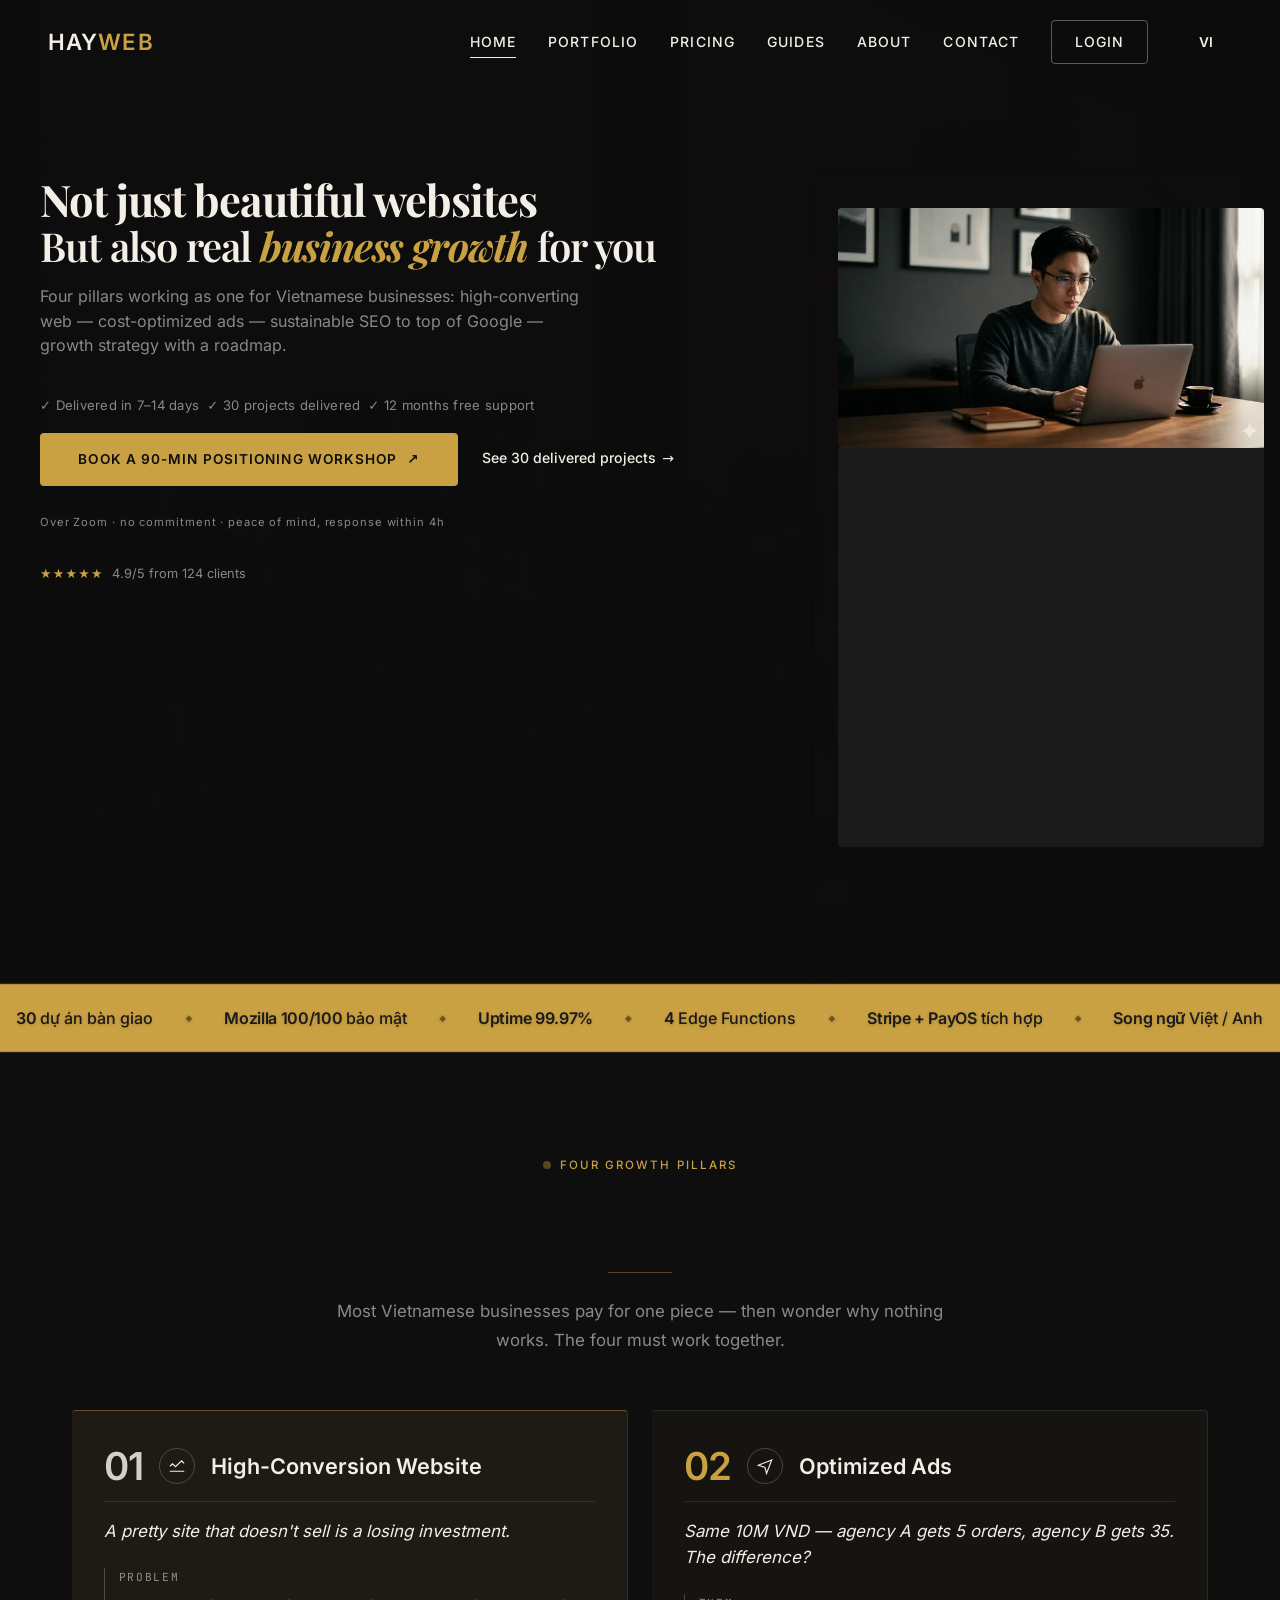
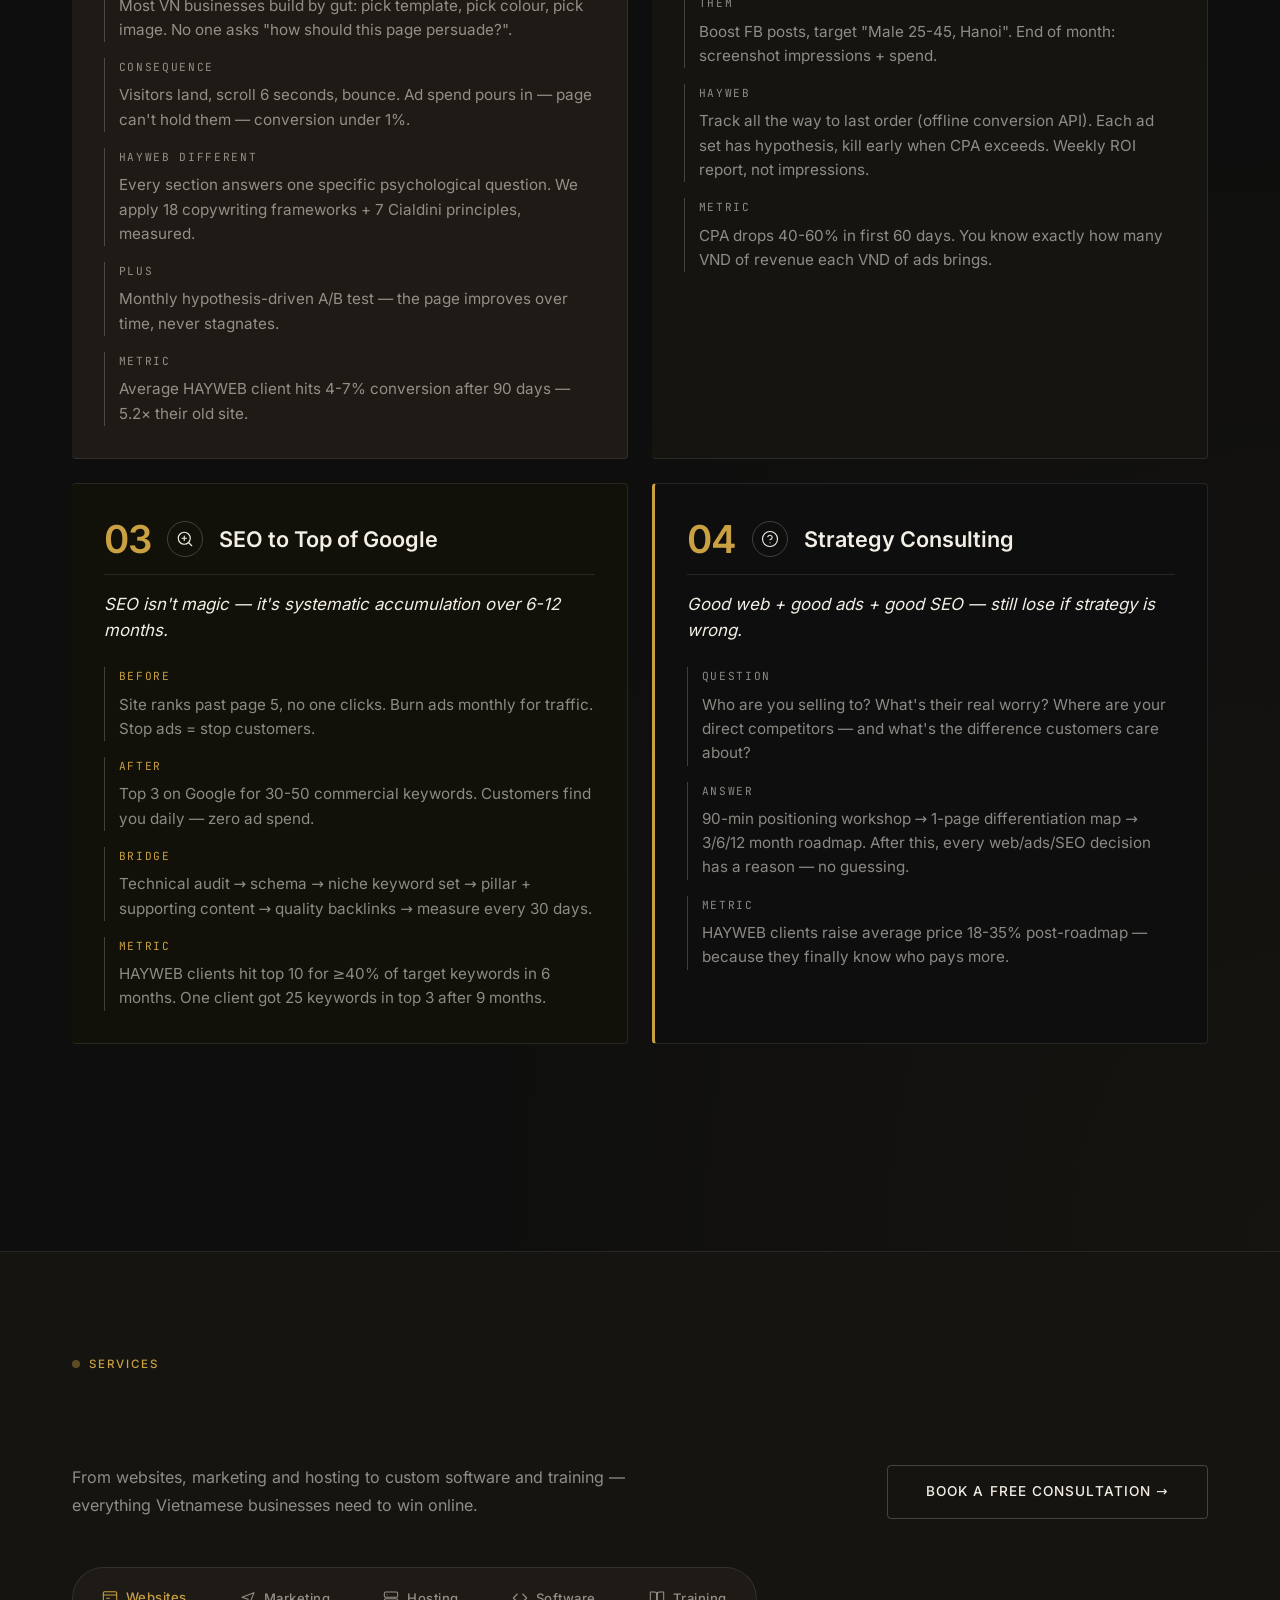
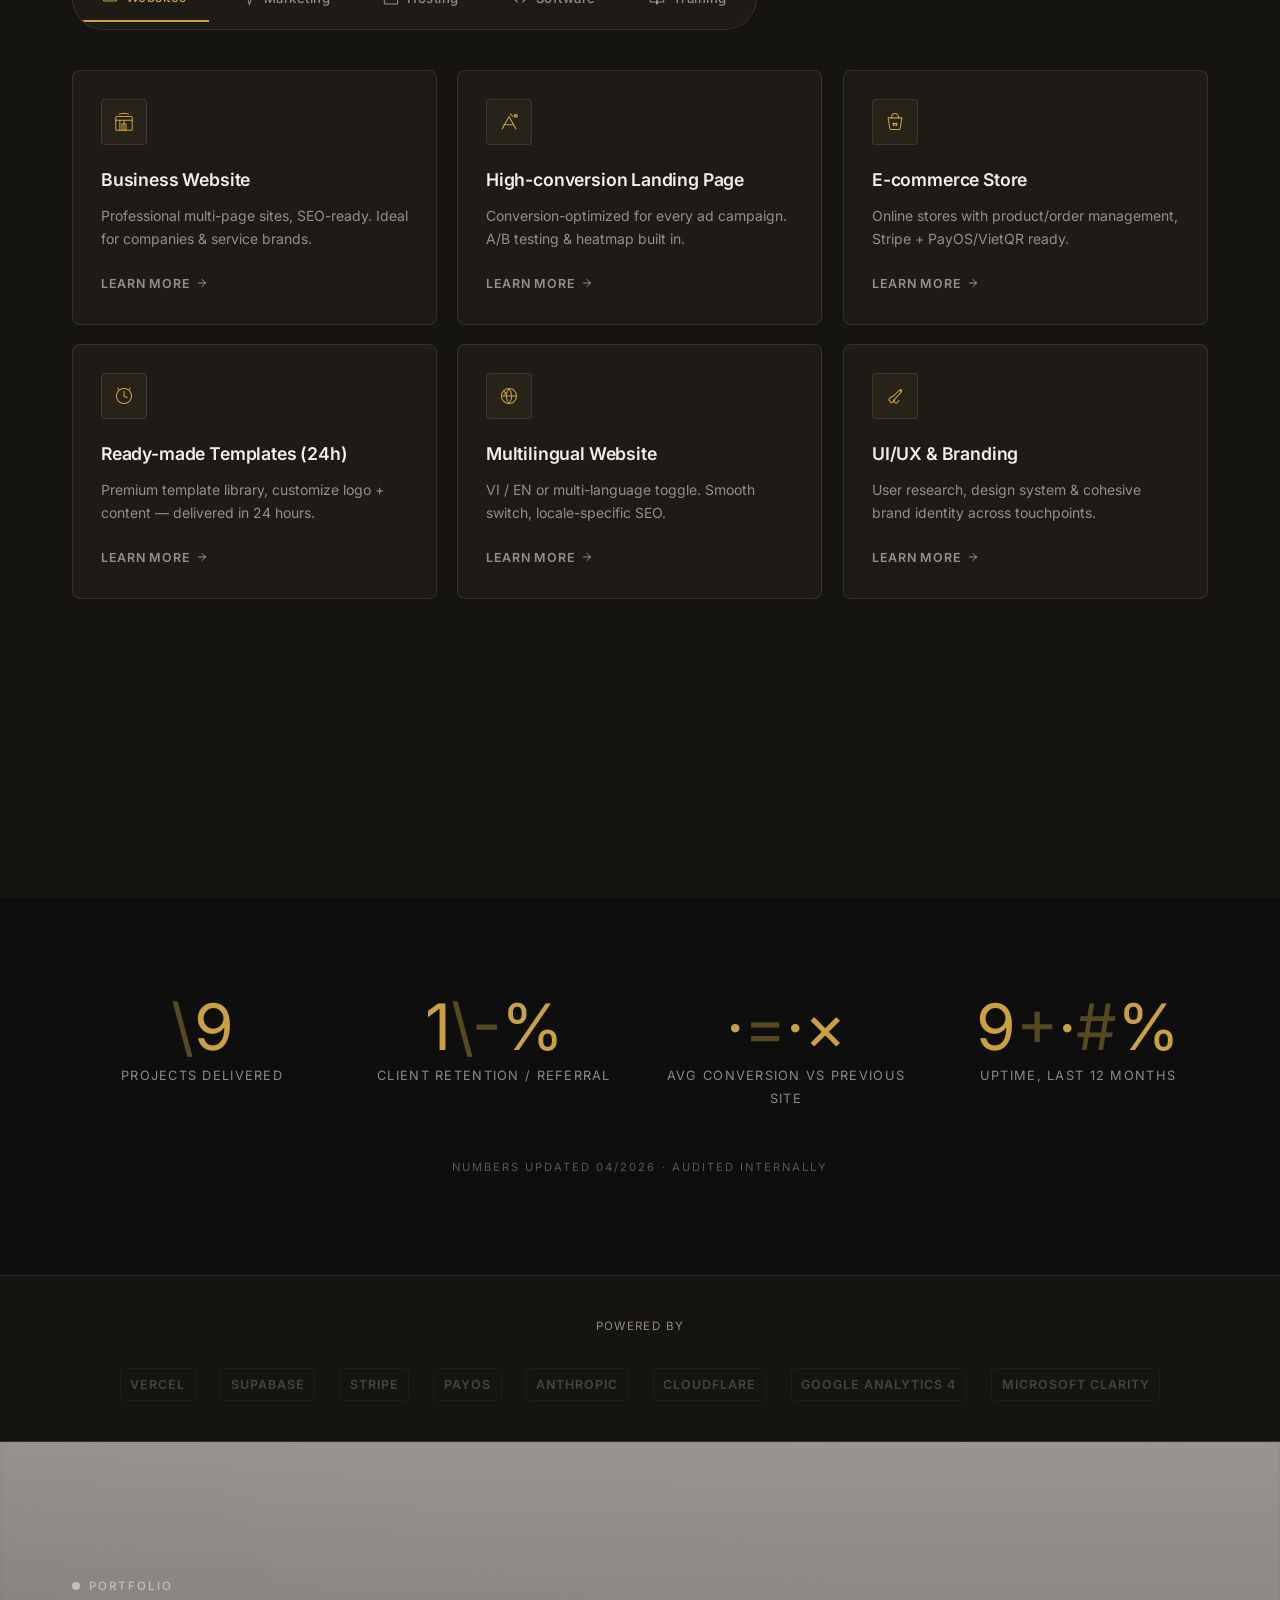
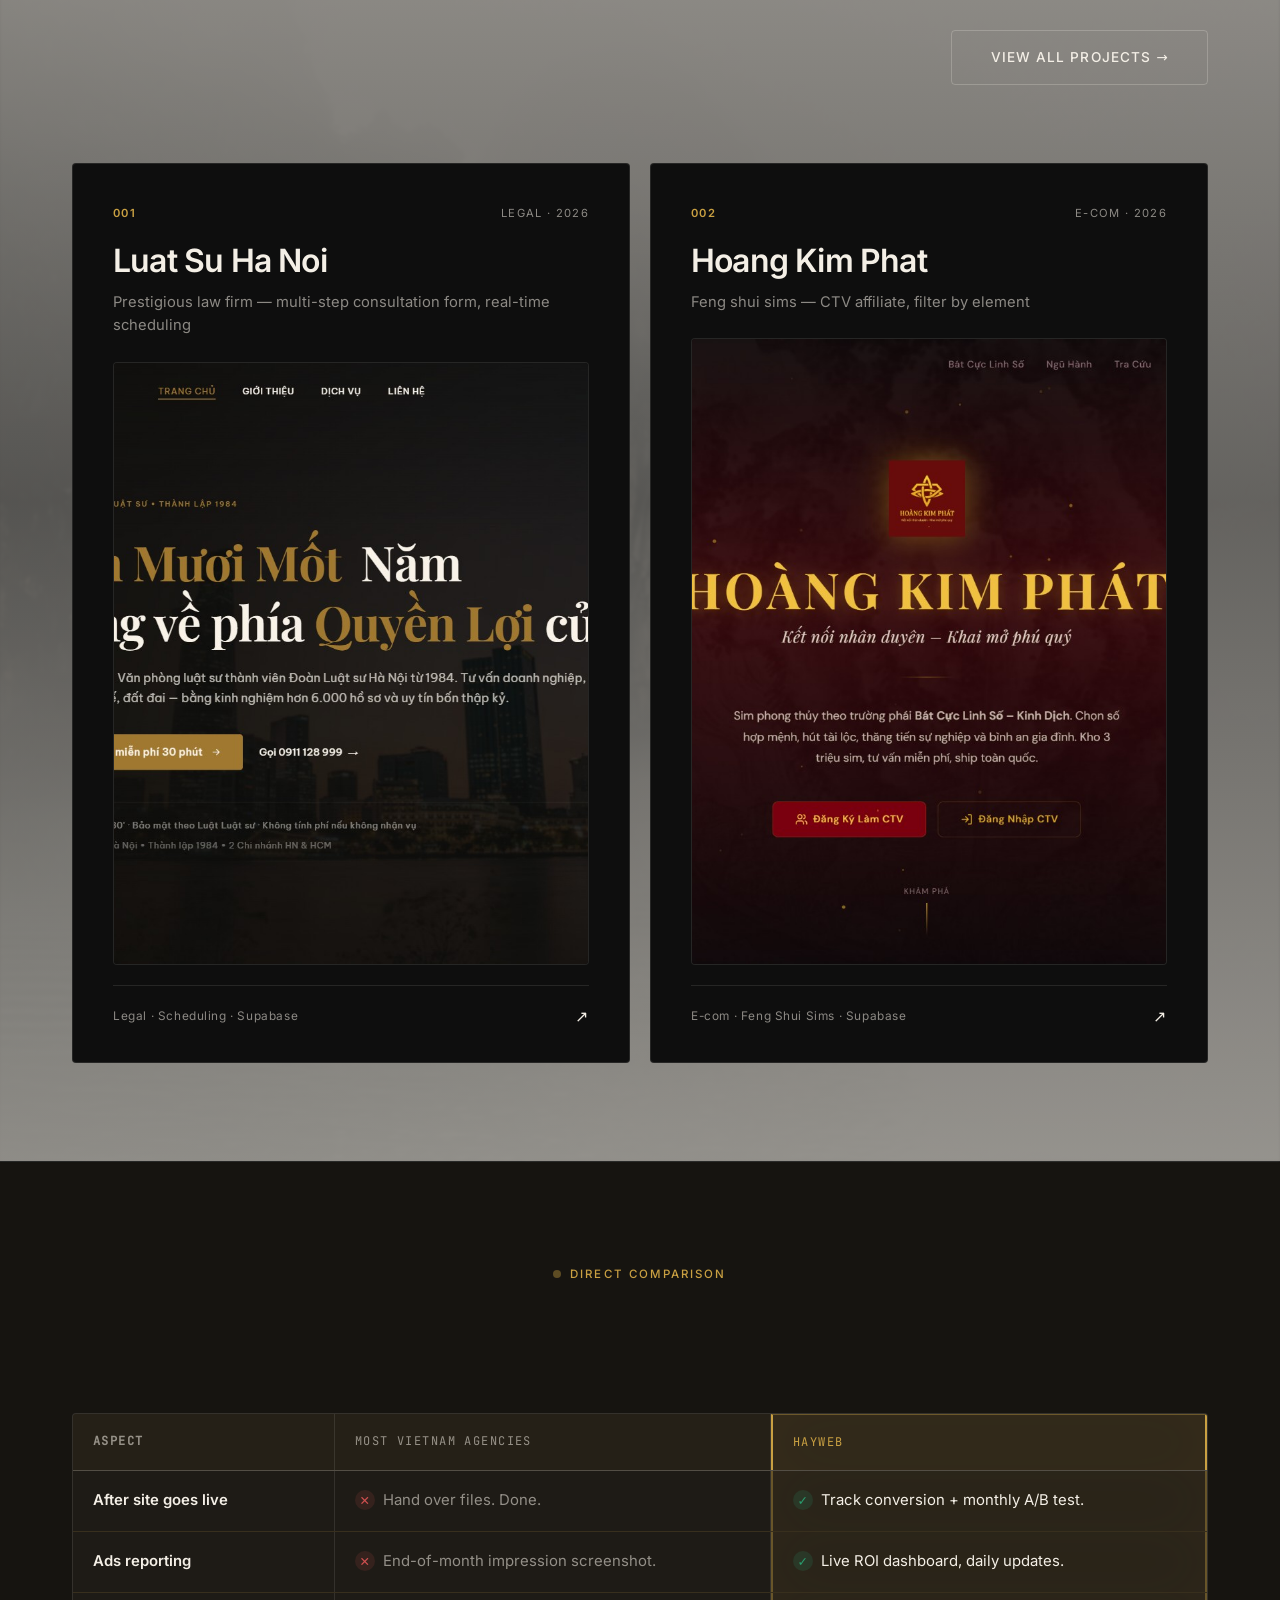
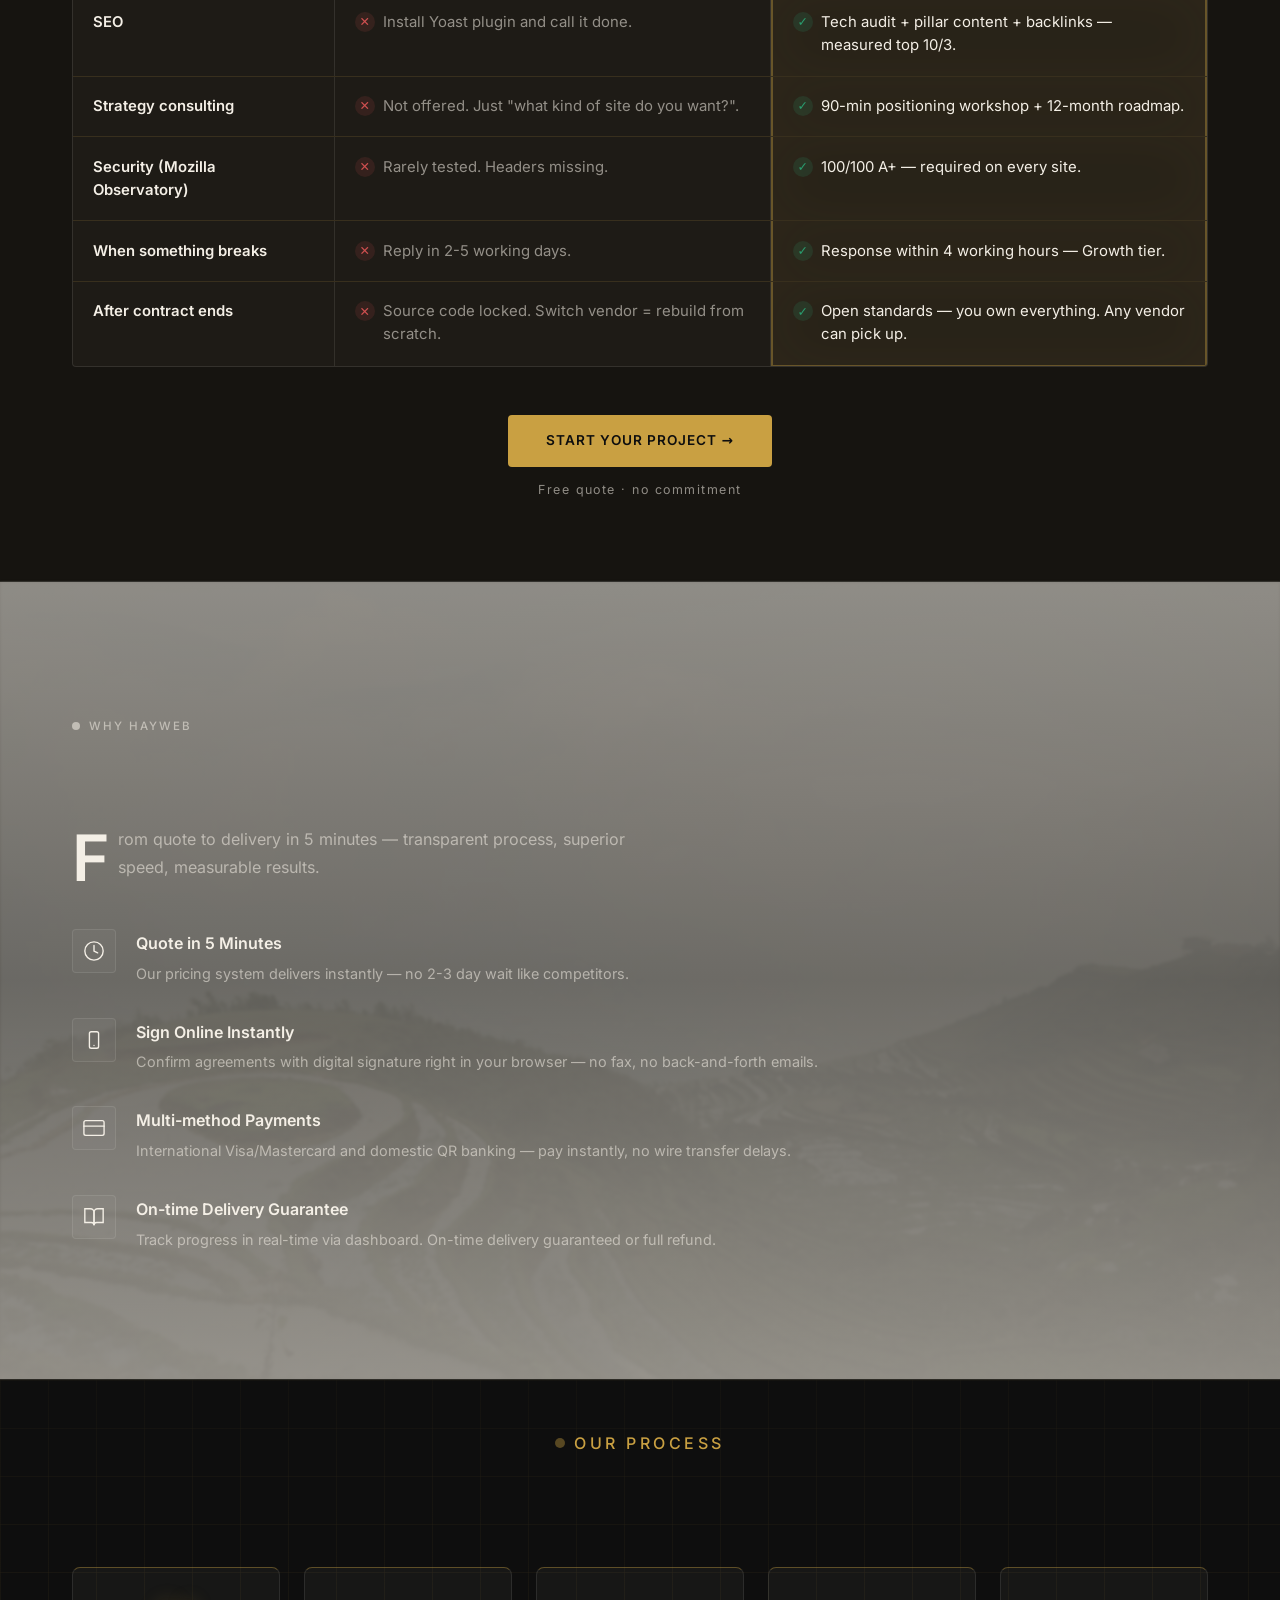
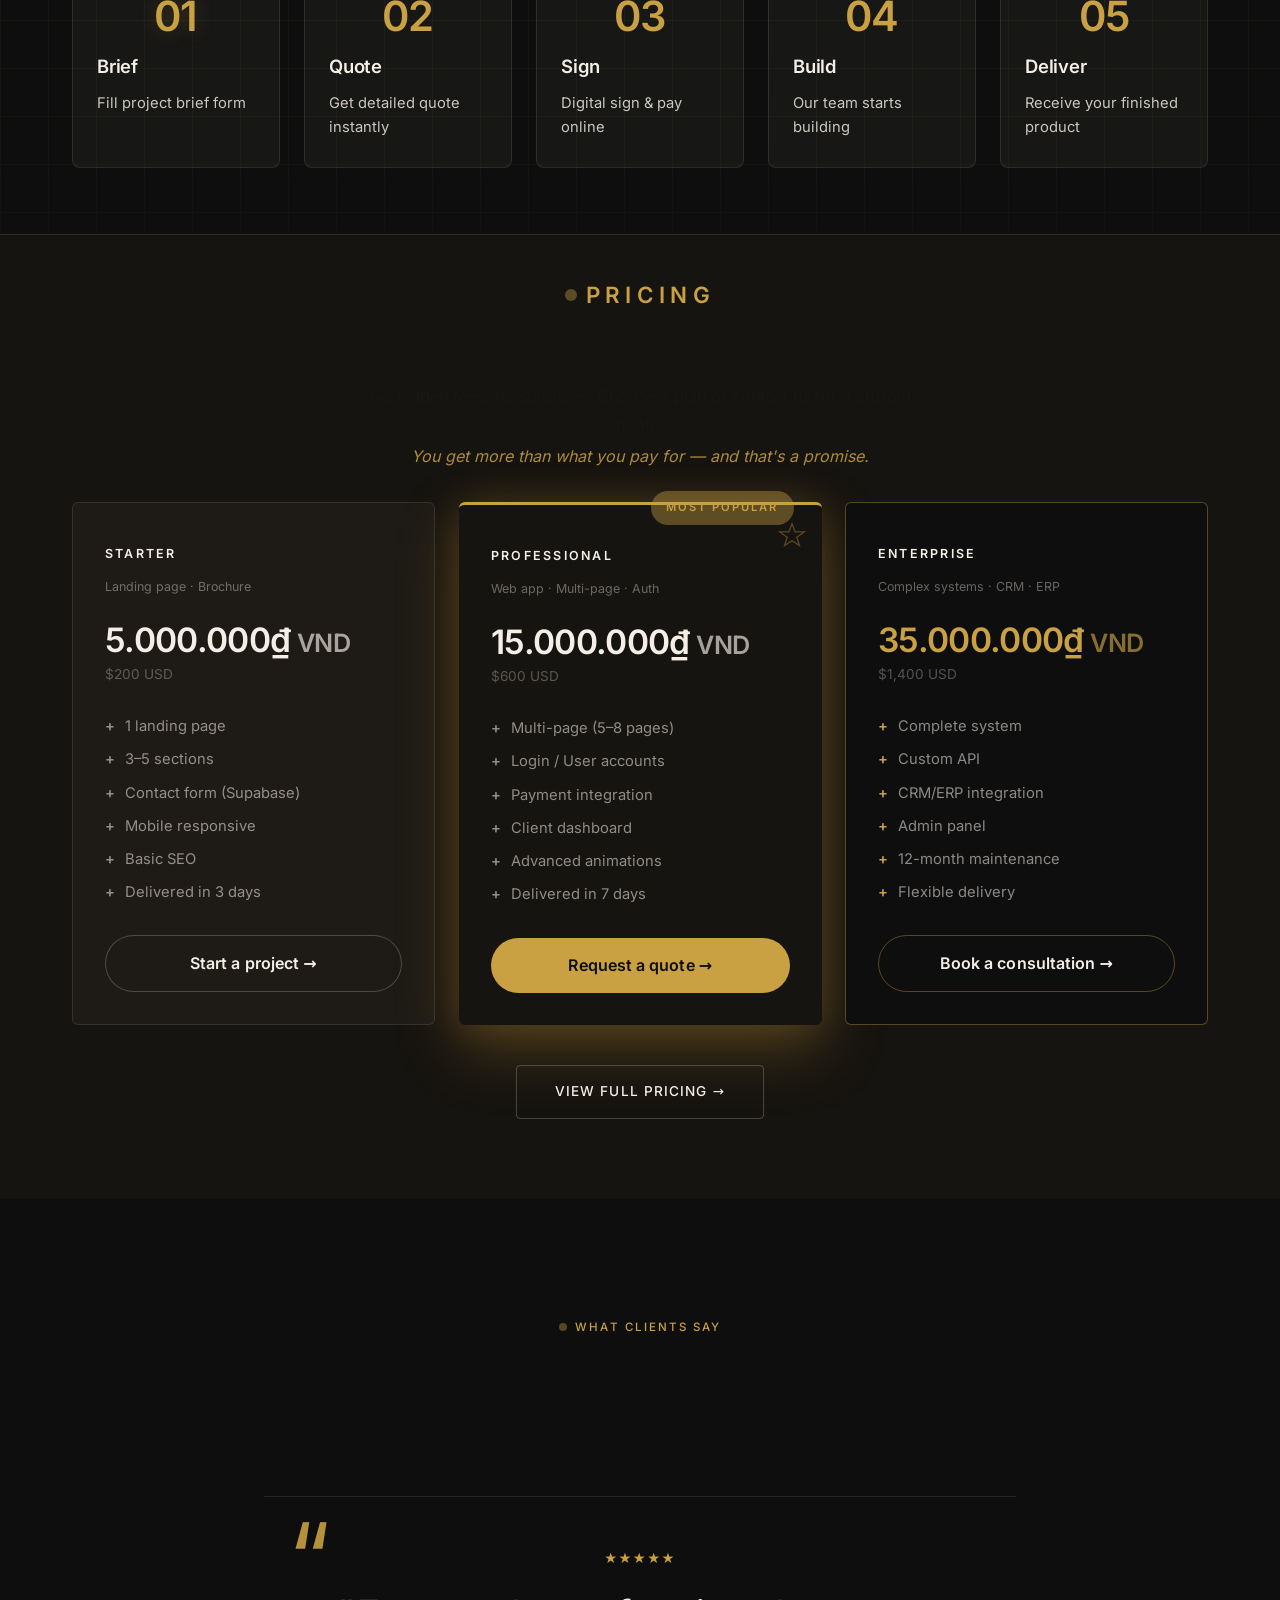
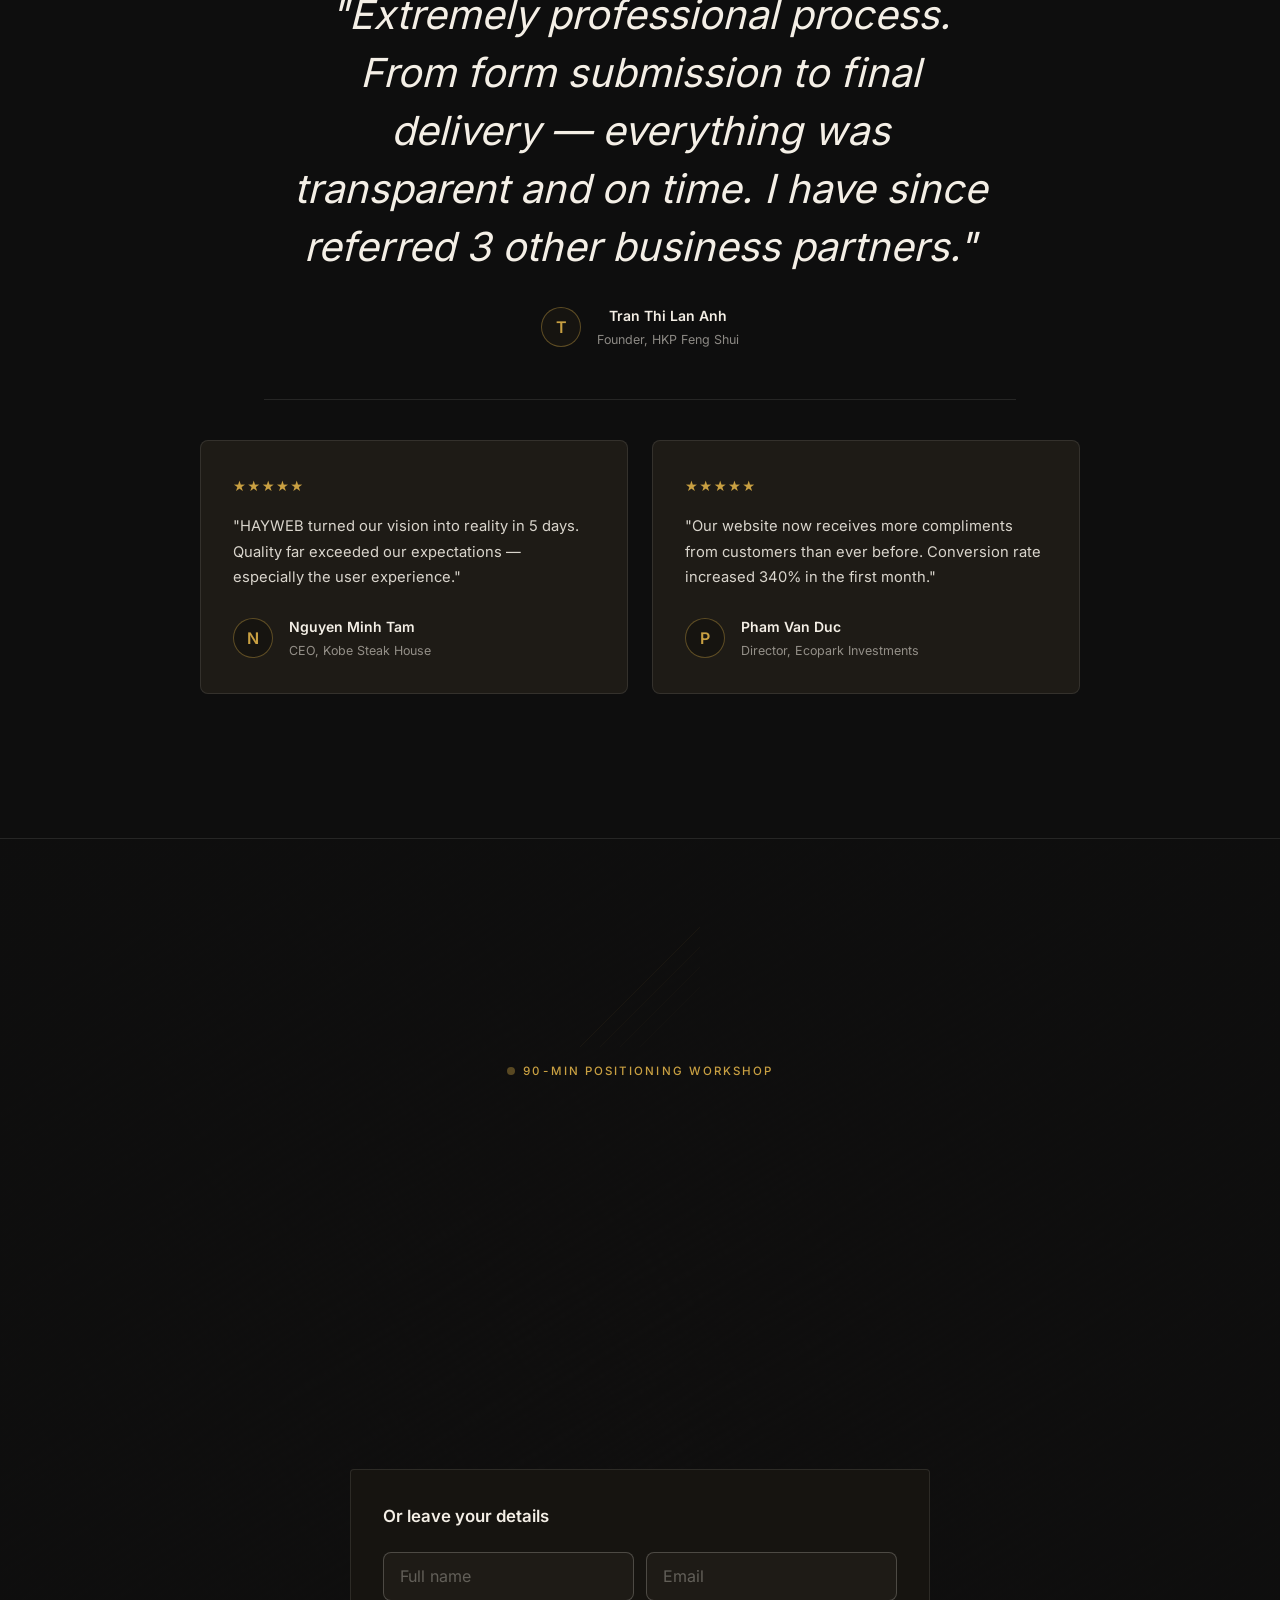
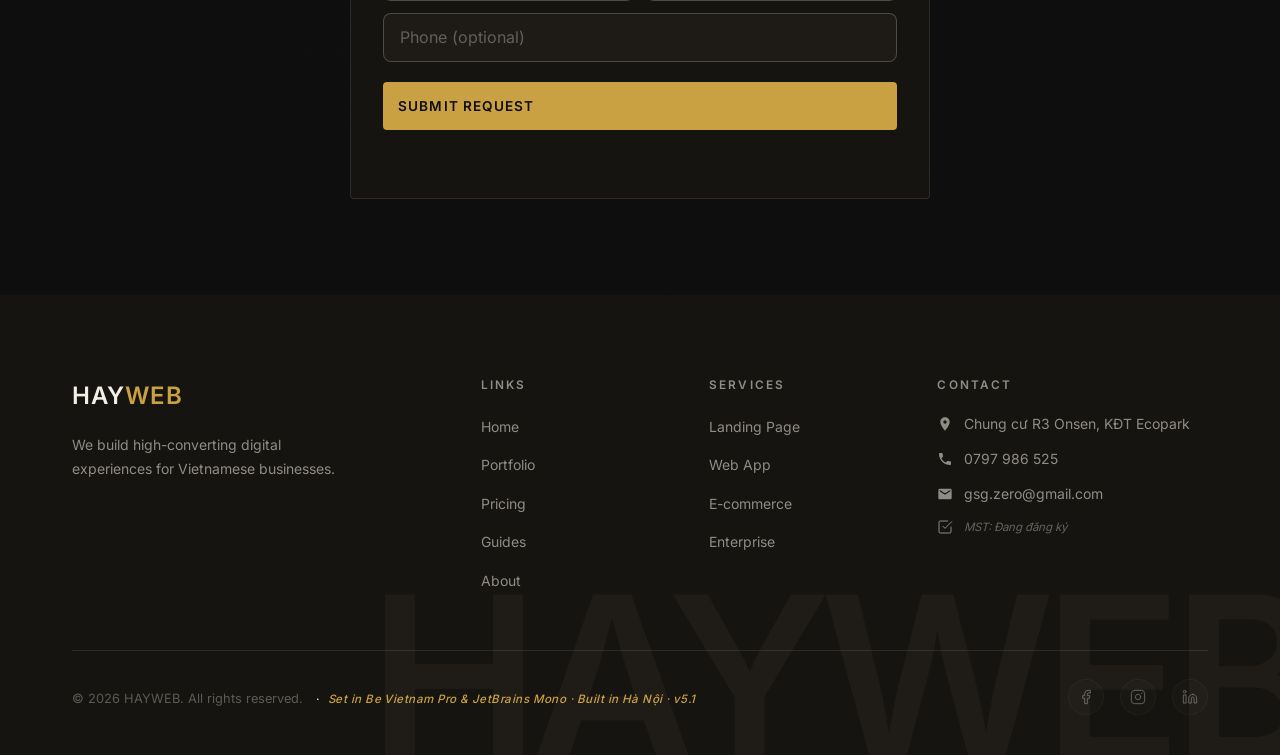
==== commit 73874e89: "perf+visual(d12l2+l4): bvp-700 font preloads + hero image swap + peer-skyline atmospheric BG L2 — Fo" ====
--- a/index.html
+++ b/index.html
@@ -22,7 +22,7 @@
   <meta name="twitter:image" content="https://hayweb.vn/images/og-image.jpg">
   <link rel="icon" href="/favicon.svg" type="image/svg+xml">
   <link rel="canonical" href="https://hayweb.vn/">
-  <link rel="preload" href="images/hero-pocket-compass.webp" as="image" type="image/webp" fetchpriority="high">
+  <link rel="preload" href="images/peer-working.webp" as="image" type="image/webp" fetchpriority="high">
   <link rel="preload" href="fonts/inter-400-latin.woff2" as="font" type="font/woff2" crossorigin>
   <style>
     /* CLS prevention — reserve space for JS-rendered sections (page-index.js renderXxx).
@@ -43,6 +43,10 @@
   <link rel="preload" href="fonts/inter-600-latin.woff2" as="font" type="font/woff2" crossorigin>
   <link rel="preload" href="fonts/playfair-roman-latin.woff2" as="font" type="font/woff2" crossorigin>
   <link rel="preload" href="fonts/bvp-400-vi.woff2" as="font" type="font/woff2" crossorigin>
+  <link rel="preload" href="fonts/bvp-700-vi.woff2" as="font" type="font/woff2" crossorigin>
+  <link rel="preload" href="fonts/bvp-700-latin.woff2" as="font" type="font/woff2" crossorigin>
+  <link rel="preload" href="fonts/bvp-700italic-vi.woff2" as="font" type="font/woff2" crossorigin>
+  <link rel="preload" href="fonts/bvp-700italic-latin.woff2" as="font" type="font/woff2" crossorigin>
 <link rel="stylesheet" href="css/style.css"><noscript><link rel="stylesheet" href="css/style.css"></noscript>
   <script type="application/ld+json">
   {
@@ -128,15 +132,14 @@
       </div>
     </div>
 
-    <!-- Hero right column — v5.1 revision: brass compass image (images-curated-v2.md v2-1) -->
-    <!-- D1: Replaces CSS art-typography per peer revision. velvet ::before kept as safety-net below image. -->
-    <!-- Mode B: hero-velvet-oxblood.jpg via CSS ::before on .hero-visual-editorial (images-curated.md Image 3) -->
+    <!-- Hero right column — Day 12 swap: peer-working portrait (founder authority narrative)
+         per peer Câu 2 directive. Replaces hero-pocket-compass (color mismatch với dark-luxury palette).
+         peer-skyline atmospheric BG layer added via .hero::before (Day 12 L4b). -->
     <div class="hero-visual hero-visual-editorial" data-motion="hero-art">
-      <!-- P2c: figcaption removed per peer direction — image only, no overlay text -->
-      <figure class="hero-product-figure" style="background:url('[data-uri]') center/cover no-repeat;background-color:#FAF7EE">
+      <figure class="hero-product-figure" style="background:#1a1a1a">
         <picture>
-          <source type="image/webp" srcset="images/hero-pocket-compass.webp">
-          <img src="images/hero-pocket-compass.png" alt="La bàn bỏ túi đồng cổ trên nền tối — biểu tượng định hướng cho dự án web HAYWEB" loading="eager" fetchpriority="high" decoding="async" width="700" height="1050">
+          <source type="image/webp" srcset="images/peer-working.webp">
+          <img src="images/peer-working.webp" alt="Đông Nguyên — founder HAYWEB làm việc trên MacBook trong studio Hà Nội" loading="eager" fetchpriority="high" decoding="async" width="1600" height="900">
         </picture>
       </figure>
       <span class="hero-visual-caption" id="hero-visual-caption" hidden></span>
--- a/css/style.css
+++ b/css/style.css
@@ -1 +1 @@
-@font-face{font-family:'Be Vietnam Pro';font-style:normal;font-weight:300;font-display:swap;src:url('../fonts/bvp-300-vi.woff2') format('woff2');unicode-range:U+0102-0103,U+0110-0111,U+0128-0129,U+0168-0169,U+01A0-01A1,U+01AF-01B0,U+0300-0301,U+0303-0304,U+0308-0309,U+0323,U+0329,U+1EA0-1EF9,U+20AB}@font-face{font-family:'Be Vietnam Pro';font-style:normal;font-weight:300;font-display:swap;src:url('../fonts/bvp-300-latin.woff2') format('woff2');unicode-range:U+0000-00FF,U+0131,U+0152-0153,U+02BB-02BC,U+02C6,U+02DA,U+02DC,U+0304,U+0308,U+0329,U+2000-206F,U+20AC,U+2122,U+2191,U+2193,U+2212,U+2215,U+FEFF,U+FFFD}@font-face{font-family:'Be Vietnam Pro';font-style:normal;font-weight:400;font-display:swap;src:url('../fonts/bvp-400-vi.woff2') format('woff2');unicode-range:U+0102-0103,U+0110-0111,U+0128-0129,U+0168-0169,U+01A0-01A1,U+01AF-01B0,U+0300-0301,U+0303-0304,U+0308-0309,U+0323,U+0329,U+1EA0-1EF9,U+20AB}@font-face{font-family:'Be Vietnam Pro';font-style:normal;font-weight:400;font-display:swap;src:url('../fonts/bvp-400-latin.woff2') format('woff2');unicode-range:U+0000-00FF,U+0131,U+0152-0153,U+02BB-02BC,U+02C6,U+02DA,U+02DC,U+0304,U+0308,U+0329,U+2000-206F,U+20AC,U+2122,U+2191,U+2193,U+2212,U+2215,U+FEFF,U+FFFD}@font-face{font-family:'Be Vietnam Pro';font-style:normal;font-weight:600;font-display:swap;src:url('../fonts/bvp-600-vi.woff2') format('woff2');unicode-range:U+0102-0103,U+0110-0111,U+0128-0129,U+0168-0169,U+01A0-01A1,U+01AF-01B0,U+0300-0301,U+0303-0304,U+0308-0309,U+0323,U+0329,U+1EA0-1EF9,U+20AB}@font-face{font-family:'Be Vietnam Pro';font-style:normal;font-weight:600;font-display:swap;src:url('../fonts/bvp-600-latin.woff2') format('woff2');unicode-range:U+0000-00FF,U+0131,U+0152-0153,U+02BB-02BC,U+02C6,U+02DA,U+02DC,U+0304,U+0308,U+0329,U+2000-206F,U+20AC,U+2122,U+2191,U+2193,U+2212,U+2215,U+FEFF,U+FFFD}@font-face{font-family:'Be Vietnam Pro';font-style:normal;font-weight:700;font-display:swap;src:url('../fonts/bvp-700-vi.woff2') format('woff2');unicode-range:U+0102-0103,U+0110-0111,U+0128-0129,U+0168-0169,U+01A0-01A1,U+01AF-01B0,U+0300-0301,U+0303-0304,U+0308-0309,U+0323,U+0329,U+1EA0-1EF9,U+20AB}@font-face{font-family:'Be Vietnam Pro';font-style:normal;font-weight:700;font-display:swap;src:url('../fonts/bvp-700-latin.woff2') format('woff2');unicode-range:U+0000-00FF,U+0131,U+0152-0153,U+02BB-02BC,U+02C6,U+02DA,U+02DC,U+0304,U+0308,U+0329,U+2000-206F,U+20AC,U+2122,U+2191,U+2193,U+2212,U+2215,U+FEFF,U+FFFD}@font-face{font-family:'Be Vietnam Pro';font-style:italic;font-weight:700;font-display:swap;src:url('../fonts/bvp-700italic-vi.woff2') format('woff2');unicode-range:U+0102-0103,U+0110-0111,U+0128-0129,U+0168-0169,U+01A0-01A1,U+01AF-01B0,U+0300-0301,U+0303-0304,U+0308-0309,U+0323,U+0329,U+1EA0-1EF9,U+20AB}@font-face{font-family:'Be Vietnam Pro';font-style:italic;font-weight:700;font-display:swap;src:url('../fonts/bvp-700italic-latin.woff2') format('woff2');unicode-range:U+0000-00FF,U+0131,U+0152-0153,U+02BB-02BC,U+02C6,U+02DA,U+02DC,U+0304,U+0308,U+0329,U+2000-206F,U+20AC,U+2122,U+2191,U+2193,U+2212,U+2215,U+FEFF,U+FFFD}@font-face{font-family:Inter;font-style:normal;font-weight:400;font-display:swap;src:url('../fonts/inter-400-vi.woff2') format('woff2');unicode-range:U+0102-0103,U+0110-0111,U+0128-0129,U+0168-0169,U+01A0-01A1,U+01AF-01B0,U+0300-0301,U+0303-0304,U+0308-0309,U+0323,U+0329,U+1EA0-1EF9,U+20AB}@font-face{font-family:Inter;font-style:normal;font-weight:400;font-display:swap;src:url('../fonts/inter-400-latin.woff2') format('woff2');unicode-range:U+0000-00FF,U+0131,U+0152-0153,U+02BB-02BC,U+02C6,U+02DA,U+02DC,U+0304,U+0308,U+0329,U+2000-206F,U+20AC,U+2122,U+2191,U+2193,U+2212,U+2215,U+FEFF,U+FFFD}@font-face{font-family:Inter;font-style:normal;font-weight:500;font-display:swap;src:url('../fonts/inter-500-vi.woff2') format('woff2');unicode-range:U+0102-0103,U+0110-0111,U+0128-0129,U+0168-0169,U+01A0-01A1,U+01AF-01B0,U+0300-0301,U+0303-0304,U+0308-0309,U+0323,U+0329,U+1EA0-1EF9,U+20AB}@font-face{font-family:Inter;font-style:normal;font-weight:500;font-display:swap;src:url('../fonts/inter-400-latin.woff2') format('woff2');unicode-range:U+0000-00FF,U+0131,U+0152-0153,U+02BB-02BC,U+02C6,U+02DA,U+02DC,U+0304,U+0308,U+0329,U+2000-206F,U+20AC,U+2122,U+2191,U+2193,U+2212,U+2215,U+FEFF,U+FFFD}@font-face{font-family:Inter;font-style:normal;font-weight:600;font-display:swap;src:url('../fonts/inter-400-vi.woff2') format('woff2');unicode-range:U+0102-0103,U+0110-0111,U+0128-0129,U+0168-0169,U+01A0-01A1,U+01AF-01B0,U+0300-0301,U+0303-0304,U+0308-0309,U+0323,U+0329,U+1EA0-1EF9,U+20AB}@font-face{font-family:Inter;font-style:normal;font-weight:600;font-display:swap;src:url('../fonts/inter-600-latin.woff2') format('woff2');unicode-range:U+0000-00FF,U+0131,U+0152-0153,U+02BB-02BC,U+02C6,U+02DA,U+02DC,U+0304,U+0308,U+0329,U+2000-206F,U+20AC,U+2122,U+2191,U+2193,U+2212,U+2215,U+FEFF,U+FFFD}@font-face{font-family:'JetBrains Mono';font-style:normal;font-weight:400;font-display:swap;src:url('../fonts/jetbrains-latin.woff2') format('woff2');unicode-range:U+0000-00FF,U+0131,U+0152-0153,U+02BB-02BC,U+02C6,U+02DA,U+02DC,U+0304,U+0308,U+0329,U+2000-206F,U+20AC,U+2122,U+2191,U+2193,U+2212,U+2215,U+FEFF,U+FFFD}@font-face{font-family:'Playfair Display';font-style:normal;font-weight:400 700;font-display:swap;src:url('../fonts/playfair-roman-vi.woff2') format('woff2');unicode-range:U+0102-0103,U+0110-0111,U+0128-0129,U+0168-0169,U+01A0-01A1,U+01AF-01B0,U+0300-0301,U+0303-0304,U+0308-0309,U+0323,U+0329,U+1EA0-1EF9,U+20AB}@font-face{font-family:'Playfair Display';font-style:normal;font-weight:400 700;font-display:swap;src:url('../fonts/playfair-roman-latin.woff2') format('woff2');unicode-range:U+0000-00FF,U+0131,U+0152-0153,U+02BB-02BC,U+02C6,U+02DA,U+02DC,U+0304,U+0308,U+0329,U+2000-206F,U+20AC,U+2122,U+2191,U+2193,U+2212,U+2215,U+FEFF,U+FFFD}@font-face{font-family:'Playfair Display';font-style:italic;font-weight:700;font-display:swap;src:url('../fonts/playfair-italic-vi.woff2') format('woff2');unicode-range:U+0102-0103,U+0110-0111,U+0128-0129,U+0168-0169,U+01A0-01A1,U+01AF-01B0,U+0300-0301,U+0303-0304,U+0308-0309,U+0323,U+0329,U+1EA0-1EF9,U+20AB}@font-face{font-family:'Playfair Display';font-style:italic;font-weight:700;font-display:swap;src:url('../fonts/playfair-italic-latin.woff2') format('woff2');unicode-range:U+0000-00FF,U+0131,U+0152-0153,U+02BB-02BC,U+02C6,U+02DA,U+02DC,U+0304,U+0308,U+0329,U+2000-206F,U+20AC,U+2122,U+2191,U+2193,U+2212,U+2215,U+FEFF,U+FFFD}*,::after,::before{box-sizing:border-box;margin:0;padding:0}:root{--bg:#F4EFE6;--surface:#FAF7EE;--surface-2:#FFFFFF;--surface-hover:#EFE9DC;--border:rgba(26,26,26,0.10);--border-hover:rgba(26,26,26,0.22);--text:#1a1a1a;--silver:#2a2520;--silver-light:#4a4540;--muted:rgba(26,26,26,0.58);--muted-2:rgba(26,26,26,0.32);--white:#FFFFFF;--gold:#A67C2E;--gold-light:#BF9137;--success:#2A9D6F;--danger:#C04949;--radius:4px;--radius-lg:8px;--shadow:0 4px 24px rgba(60,40,15,0.08);--shadow-lg:0 16px 56px rgba(60,40,15,0.16);--font-headline:'Playfair Display','Be Vietnam Pro',Georgia,'Times New Roman',serif;--font-display:'Inter','Be Vietnam Pro',system-ui,-apple-system,sans-serif;--font-body:'Inter','Be Vietnam Pro',system-ui,-apple-system,sans-serif;--font-mono:'Inter','Be Vietnam Pro',system-ui,-apple-system,sans-serif;--font-mono-strict:'JetBrains Mono','SF Mono',Menlo,Consolas,'Courier New',monospace;--dark-ink:#0E0E0E;--dark-surface:#161410;--dark-surface-2:#1E1B16;--dark-muted:rgba(244,239,230,0.55);--dark-muted-2:rgba(244,239,230,0.32);--dark-border:rgba(244,239,230,0.10);--dark-border-hover:rgba(244,239,230,0.22);--cream:#F4EFE6;--paper:#FAF7EE;--charcoal:#2a2520;--gold-subtle:rgba(166,124,46,0.08);--gold-glow:rgba(166,124,46,0.30);--gold-glow-strong:rgba(166,124,46,0.50);--gold-on-dark:#C9A042;--gold-ornament:rgba(201,160,66,0.40);--ivory-on-dark:#F4EFE6}.article-content code,.article-content pre,code,pre{font-family:var(--font-mono-strict)!important}.about-hero h1,.article-title,.hero-title,.page-header h1,.section-title,h1.section-title,h2.section-title{font-family:var(--font-headline)!important;letter-spacing:-.02em}.article-title em,.hero-title em,.section-title em{font-family:var(--font-headline)!important;font-style:italic;font-weight:700}body.home-dark-luxury .about-hero #about-title,body.home-dark-luxury .about-hero .section-title{font-size:clamp(2rem, 3.4vw, 2.75rem)!important;line-height:1.2!important;margin-bottom:.85rem!important}body.home-dark-luxury .page-header .section-title,body.home-dark-luxury .page-header h1{font-size:clamp(2.4rem, 4vw, 3.4rem);line-height:1.1}body.home-dark-luxury .form-input,body.home-dark-luxury .form-select,body.home-dark-luxury .form-textarea,body.home-dark-luxury input:not([type=checkbox]):not([type=radio]):not([type=submit]):not([type=button]),body.home-dark-luxury select,body.home-dark-luxury textarea{font-size:16px;font-family:var(--font-body)}html{scroll-behavior:smooth;-webkit-text-size-adjust:100%;overflow-x:clip}body{font-family:var(--font-body);background:var(--bg);color:var(--silver);line-height:1.75;min-height:100vh;overflow-x:hidden}a{color:var(--silver);text-decoration:none;transition:color .2s}a:hover{color:var(--text)}img{max-width:100%;height:auto;display:block}button{font-family:inherit;cursor:pointer}::-webkit-scrollbar{width:4px}::-webkit-scrollbar-track{background:var(--bg)}::-webkit-scrollbar-thumb{background:rgba(26,26,26,.18);border-radius:2px}::-webkit-scrollbar-thumb:hover{background:var(--silver)}.folio-equal,.folio-image-screenshot,.hero-screenshot-frame,.hero-title .line-1,.hero-title .line-2,.pillar-card,.section-title,.tier,.why-screenshot{will-change:transform,opacity}.hero-title .line-1,.hero-title .line-2{align-self:flex-start}body.home-dark-luxury .hero-title .hero-highlight em{color:var(--gold-on-dark,#c9a042);font-style:italic}body.home-dark-luxury .hero-title .line-2{font-size:.92em;font-weight:600}body::before{content:'';position:fixed;inset:0;z-index:-1;background-image:url("data:image/svg+xml,%3Csvg viewBox='0 0 256 256' xmlns='http://www.w3.org/2000/svg'%3E%3Cfilter id='noise'%3E%3CfeTurbulence type='fractalNoise' baseFrequency='0.9' numOctaves='4' stitchTiles='stitch'/%3E%3C/filter%3E%3Crect width='100%25' height='100%25' filter='url(%23noise)' opacity='0.025'/%3E%3C/svg%3E");pointer-events:none;mix-blend-mode:multiply}#nav{position:fixed;top:0;left:0;right:0;z-index:1000;display:flex;align-items:center;justify-content:space-between;padding:1.25rem 3rem;background:0 0;transition:background .4s,border-color .4s,padding .4s}#nav.scrolled{background:rgba(244,239,230,.97);border-bottom:1px solid var(--border);padding:.9rem 3rem}.nav-brand{font-family:var(--font-display);font-size:1.4rem;font-weight:700;letter-spacing:.05em;color:var(--text)}.nav-brand span{color:var(--gold)}.nav-links{display:flex;align-items:center;gap:2rem}.nav-links a{font-size:.875rem;font-weight:500;letter-spacing:.08em;text-transform:uppercase;color:var(--muted);transition:color .2s;position:relative}.nav-links a::after{content:'';position:absolute;bottom:-4px;left:0;right:100%;height:1px;background:var(--silver);transition:right .3s}.nav-links a.active,.nav-links a:hover{color:var(--text)}.nav-links a.active::after,.nav-links a:hover::after{right:0}.nav-cta{padding:.55rem 1.4rem;background:0 0;border:1px solid var(--border-hover);border-radius:var(--radius);font-size:.8rem;font-weight:500;letter-spacing:.08em;text-transform:uppercase;color:var(--silver);transition:background .2s,border-color .2s,color .2s}.nav-cta:hover{background:var(--silver);color:var(--bg);border-color:var(--silver)}.nav-toggle{display:none;background:0 0;border:none;color:var(--text);font-size:1.4rem}#nav.nav-dark{background:rgba(14,14,14,.85);border-bottom-color:rgba(244,239,230,.1)}#nav.nav-dark .nav-brand,#nav.nav-dark .nav-link,#nav.nav-dark .nav-links a,#nav.nav-dark .nav-meta-text{color:var(--cream,#f4efe6)}#nav.nav-dark .nav-brand span{color:var(--gold)}#nav.nav-dark .nav-cta{color:var(--cream,#f4efe6);border-color:rgba(244,239,230,.35)}#nav.nav-dark .nav-cta:hover{background:var(--cream,#f4efe6);color:var(--text)}#nav.nav-dark .nav-toggle{color:var(--cream,#f4efe6)}.nav-meta{align-items:center;gap:.85rem;font-family:var(--font-display);font-size:.7rem;font-feature-settings:'tnum';color:var(--muted);letter-spacing:.15em;text-transform:uppercase}.nav-meta em{font-style:normal;font-weight:600;color:var(--text)}.nav-divider{width:16px;height:1px;background:rgba(26,26,26,.22)}@media (max-width:900px){.nav-meta{display:none}#nav{padding:1rem 1.5rem}#nav.scrolled{padding:.8rem 1.5rem}.nav-toggle{display:block}.nav-links{display:none;position:absolute;top:100%;left:0;right:0;flex-direction:column;align-items:flex-start;padding:1.5rem 2rem;gap:1.25rem;background:rgba(244,239,230,.99);border-bottom:1px solid var(--border)}#nav.open .nav-links{display:flex}}.hero{position:relative;min-height:100vh;display:flex;align-items:center;justify-content:center;overflow:hidden;background-color:var(--bg)}.hero-bg{display:none}.hero-content{position:relative;z-index:1}.hero-eyebrow{align-items:center;letter-spacing:.2em;text-transform:uppercase;color:var(--muted);margin-bottom:1.5rem}.hero-eyebrow::after,.hero-eyebrow::before{content:'';width:2rem;height:1px;background:rgba(26,26,26,.25)}.hero-title{font-family:var(--font-display);font-weight:700;letter-spacing:-.03em;color:var(--text);margin-bottom:1rem}.hero-title em{color:var(--silver)}.hero-subtitle{font-size:clamp(1rem, 2vw, 1.15rem);color:var(--muted);line-height:1.7}.hero-actions{display:flex;align-items:center;justify-content:center;gap:1rem;flex-wrap:wrap}.hero-benefits{display:flex;align-items:center;justify-content:center;gap:1.5rem;flex-wrap:wrap}.hero-benefit{font-size:.82rem;color:var(--muted);letter-spacing:.02em}.hero-trust{width:100%;display:flex;align-items:center;justify-content:center;gap:.5rem;font-size:.8rem;color:var(--muted)}.hero-scroll{position:absolute;bottom:2.5rem;left:50%;transform:translateX(-50%);display:flex;flex-direction:column;align-items:center;gap:.5rem;font-size:.7rem;letter-spacing:.15em;text-transform:uppercase;color:var(--muted);animation:2s infinite bounce}.hero-scroll svg{width:20px;height:20px;stroke:var(--muted)}@keyframes bounce{0%,100%{transform:translateX(-50%) translateY(0)}50%{transform:translateX(-50%) translateY(6px)}}.btn-primary{position:relative;overflow:hidden;padding:.9rem 2.4rem;background:var(--text);color:var(--bg);border:none;border-radius:var(--radius);font-size:.85rem;font-weight:600;letter-spacing:.08em;text-transform:uppercase;display:inline-flex;align-items:center;gap:.5rem;transition:background .2s,box-shadow .2s,color .2s}.btn-primary::before{content:'';position:absolute;top:0;left:-100%;width:60%;height:100%;background:linear-gradient(90deg,transparent,rgba(255,255,255,.22),transparent);transform:skewX(-20deg);transition:left .5s}.btn-primary:hover{background:#000;color:#fff;box-shadow:0 12px 36px rgba(26,26,26,.2)}.btn-primary:hover::before{left:150%}.btn-primary:active{box-shadow:none}.btn-outline{padding:.9rem 2.4rem;background:0 0;color:var(--text);border:1px solid var(--border-hover);border-radius:var(--radius);font-size:.85rem;font-weight:500;letter-spacing:.08em;text-transform:uppercase;display:inline-flex;align-items:center;gap:.5rem;transition:border-color .2s,color .2s,background .2s}.btn-outline:hover{border-color:var(--text);color:var(--text);background:rgba(26,26,26,.04)}.btn-ghost{padding:.6rem 1.2rem;background:0 0;border:none;color:var(--muted);font-size:.85rem;transition:color .2s}.btn-ghost:hover{color:var(--text)}section{padding:8rem 0}.container{max-width:1200px;margin:0 auto;padding:0 2rem}.section-label{font-family:var(--font-display);font-size:.72rem;font-weight:500;letter-spacing:.18em;font-feature-settings:'tnum';text-transform:uppercase;color:var(--muted);display:inline-flex;align-items:center;gap:.55rem;margin-bottom:1rem}.section-label::before{content:'';width:8px;height:8px;border-radius:50%;background:var(--muted);flex-shrink:0}.section-title{font-family:var(--font-display);font-size:clamp(2rem, 4vw, 3rem);font-weight:700;line-height:1.18;letter-spacing:-.025em;color:var(--text);margin-bottom:1rem}.section-title em{color:var(--silver);font-style:italic;font-weight:300}.section-desc{font-size:1rem;color:var(--muted);max-width:560px;line-height:1.75}.stats-section{background:var(--surface);border-top:1px solid var(--border);border-bottom:1px solid var(--border);padding:5rem 0}.stats-grid{display:grid;grid-template-columns:repeat(4,1fr);gap:2rem}.stat-item{text-align:center}.stat-number{font-family:var(--font-mono);font-size:3rem;color:var(--text);line-height:1;margin-bottom:.4rem}.stat-label{font-size:.8rem;letter-spacing:.1em;text-transform:uppercase;color:var(--muted)}.partners-bar{display:flex;align-items:center;gap:2rem;flex-wrap:wrap;justify-content:center}.partners-label{font-size:.72rem;letter-spacing:.12em;text-transform:uppercase;color:var(--muted);white-space:nowrap}.partners-logos{display:flex;align-items:center;gap:1.5rem;flex-wrap:wrap}.partner-logo{font-size:.78rem;font-weight:600;letter-spacing:.08em;text-transform:uppercase;color:var(--muted);opacity:.55;transition:opacity .25s;padding:.3rem .6rem;border:1px solid var(--border);border-radius:var(--radius)}.partner-logo:hover{opacity:.85}.portfolio-grid{display:grid;grid-template-columns:repeat(3,1fr);gap:1.5rem}.portfolio-card-visual{width:100%;height:100%;position:absolute;inset:0;background:radial-gradient(circle at 30% 30%,rgba(166,124,46,.06) 0,transparent 50%),radial-gradient(circle,rgba(26,26,26,.07) 1px,transparent 1px) 0 0/22px 22px,var(--white);transition:transform .6s;display:flex;align-items:center;justify-content:center}.portfolio-card-visual::before{content:'HAYWEB';font-family:var(--font-display);font-size:1.6rem;font-weight:700;letter-spacing:.16em;color:rgba(26,26,26,.05);text-transform:uppercase}.why-grid{display:grid;grid-template-columns:1fr 1fr;gap:5rem;align-items:center}.why-items{display:flex;flex-direction:column;gap:2rem}.why-item{display:flex;gap:1.25rem}.why-icon{width:44px;height:44px;flex-shrink:0;background:rgba(200,200,200,.05);border:1px solid var(--border);border-radius:var(--radius);display:flex;align-items:center;justify-content:center}.why-icon svg{width:22px;height:22px;stroke:var(--silver);fill:none;stroke-width:1.5;stroke-linecap:round}.why-text h4{font-weight:600;color:var(--text);margin-bottom:.3rem;font-size:1rem}.why-text p{font-size:.9rem;color:var(--muted);line-height:1.65}.why-visual{position:relative;border-radius:var(--radius-lg);overflow:hidden;aspect-ratio:3/4;background:var(--white);border:1px solid var(--border);box-shadow:var(--shadow);display:flex;flex-direction:column}.pricing-preview{display:grid;grid-template-columns:repeat(3,1fr);gap:1.5rem}.price-card{background:var(--white);border:1px solid var(--border);border-radius:var(--radius-lg);padding:2.25rem;transition:border-color .3s,box-shadow .3s;position:relative;overflow:hidden}.price-card.featured{border-color:var(--border-hover);border-top:3px solid var(--gold);box-shadow:0 8px 40px rgba(26,26,26,.06)}.price-card.featured::before{content:'PHỔ BIẾN NHẤT / MOST POPULAR';position:absolute;top:.85rem;right:1rem;font-family:var(--font-mono);color:var(--text);font-size:.6rem;font-weight:700;letter-spacing:.15em;padding:0;opacity:.55}.price-card:hover:not(.featured){border-color:var(--border-hover);box-shadow:var(--shadow)}.price-card:hover.featured{box-shadow:0 24px 60px rgba(166,124,46,.2)}.price-tier{font-size:.72rem;font-weight:600;letter-spacing:.2em;text-transform:uppercase;color:var(--muted);margin-bottom:1rem}.price-amount{font-family:var(--font-mono);font-size:2rem;color:var(--text);line-height:1;margin-bottom:.25rem}.price-amount-usd{font-size:.9rem;color:var(--muted);margin-bottom:1.5rem}.price-divider{height:1px;background:var(--border);margin:1.5rem 0}.price-features{list-style:none;display:flex;flex-direction:column;gap:.75rem}.price-features li{display:flex;align-items:center;gap:.65rem;font-size:.875rem;color:var(--silver)}.price-features li svg{width:16px;height:16px;stroke:var(--success);flex-shrink:0;fill:none;stroke-width:2;stroke-linecap:round;stroke-linejoin:round}.price-card .btn-outline,.price-card .btn-primary{width:100%;justify-content:center;margin-top:2rem}.testimonials-grid{display:grid;grid-template-columns:repeat(3,1fr);gap:1.5rem}.testimonial-card{background:var(--white);border:1px solid var(--border);border-radius:var(--radius-lg);padding:2rem;opacity:0;transform:translateY(30px);transition:opacity .6s,transform .6s,box-shadow .3s}.testimonial-card.revealed{opacity:1;transform:translateY(0)}.testimonial-card:hover{box-shadow:var(--shadow);border-color:var(--border-hover)}.testimonial-stars{color:var(--gold);font-size:.9rem;margin-bottom:1rem;letter-spacing:.1em}.testimonial-text{font-size:.92rem;color:var(--silver);line-height:1.75;margin-bottom:1.5rem}.testimonial-author{display:flex;align-items:center;gap:1rem}.testimonial-avatar{width:40px;height:40px;border-radius:50%;background:var(--surface-hover);border:1px solid var(--border);overflow:hidden}.testimonial-avatar img{width:100%;height:100%;object-fit:cover}.testimonial-name{font-size:.875rem;font-weight:600;color:var(--text)}.testimonial-role{font-size:.78rem;color:var(--muted)}.cta-trust-badges{display:flex;align-items:center;justify-content:center;gap:2rem;flex-wrap:wrap;margin-top:1.75rem}.cta-trust-badge{display:flex;align-items:center;gap:.4rem;font-size:.78rem;color:var(--muted);letter-spacing:.02em}.cta-band{background:var(--surface);border-top:1px solid var(--border);padding:6rem 0;text-align:center}.cta-band .section-title{color:var(--text);margin-bottom:1rem}.cta-band .section-title em{color:var(--text);font-style:italic;font-weight:500}.cta-band .section-desc{color:var(--muted);margin:0 auto 2.5rem}.process-steps{display:grid;grid-template-columns:repeat(5,1fr);gap:0;position:relative}.process-steps::before{content:'';position:absolute;top:1.5rem;left:10%;right:10%;height:1px;background:var(--border);z-index:0}.process-step{text-align:center;z-index:1;padding:0 1rem}.process-num{width:3rem;height:3rem;border-radius:50%;background:var(--surface);border:1px solid var(--border);display:flex;align-items:center;justify-content:center;margin:0 auto 1.25rem;font-family:var(--font-mono);font-size:.8rem;color:var(--muted);transition:background .3s,border-color .3s,color .3s}.process-step.active .process-num{background:var(--silver);color:var(--bg);border-color:var(--silver)}.process-step h4{font-size:.875rem;font-weight:600;color:var(--text);margin-bottom:.4rem}.process-step p{font-size:.78rem;color:var(--muted);line-height:1.5}footer{background:var(--surface);border-top:1px solid var(--border);padding:5rem 0 2.5rem;position:relative;overflow:hidden}.footer-grid{display:grid;grid-template-columns:2fr 1fr 1fr 1.5fr;gap:3rem;margin-bottom:3.5rem}.footer-brand{font-family:var(--font-display);font-size:1.5rem;font-weight:700;letter-spacing:.04em;color:var(--text);margin-bottom:1rem}.footer-brand span{color:var(--text);opacity:.7}.footer-desc{font-size:.875rem;color:var(--muted);line-height:1.7;max-width:280px}.footer-col h5{font-size:.7rem;font-weight:600;letter-spacing:.2em;text-transform:uppercase;color:rgba(200,200,200,.45);margin-bottom:1.25rem}.footer-links{list-style:none;display:flex;flex-direction:column;gap:.65rem}.footer-links a{font-size:.875rem;color:var(--muted);transition:color .2s}.footer-links a:hover{color:var(--text)}.footer-contact-item{display:flex;align-items:center;gap:.65rem;font-size:.875rem;color:var(--muted);margin-bottom:.65rem}.footer-contact-item svg{width:16px;height:16px;stroke:rgba(200,200,200,0.40);flex-shrink:0;fill:none;stroke-width:1.5;stroke-linecap:round}.footer-bottom{border-top:1px solid var(--border);padding-top:1.75rem;display:flex;align-items:center;justify-content:space-between}.footer-copy{font-size:.8rem;color:var(--muted)}.footer-socials{display:flex;gap:1rem}.footer-social{width:36px;height:36px;background:rgba(200,200,200,.05);border:1px solid var(--border);border-radius:var(--radius);display:flex;align-items:center;justify-content:center;transition:background .2s,border-color .2s}.footer-social:hover{background:rgba(200,200,200,.1);border-color:var(--border-hover)}.footer-social svg{width:16px;height:16px;stroke:rgba(200,200,200,0.55);fill:none;stroke-width:1.5;stroke-linecap:round}@keyframes fadeUp{to{opacity:1;transform:translateY(0)}}.fade-up{opacity:0;transform:translateY(30px);transition:opacity .7s,transform .7s}.fade-up.revealed{opacity:1;transform:translateY(0)}.form-group{margin-bottom:1.25rem}.form-label{display:block;font-size:.8rem;font-weight:500;letter-spacing:.06em;text-transform:uppercase;color:var(--muted);margin-bottom:.5rem}.form-input,.form-select,.form-textarea{width:100%;padding:.85rem 1.1rem;background:var(--surface);border:1px solid var(--border);border-radius:var(--radius);color:var(--text);font-family:var(--font-body);font-size:.95rem;transition:border-color .2s,box-shadow .2s;outline:0}.form-input:focus,.form-select:focus,.form-textarea:focus{border-color:var(--text);box-shadow:0 0 0 3px rgba(26,26,26,.06)}.form-input::placeholder,.form-textarea::placeholder{color:var(--muted-2)}.form-textarea{resize:vertical;min-height:120px}.form-select option{background:var(--surface);color:var(--text)}.form-error{font-size:.8rem;color:var(--danger);margin-top:.35rem}.form-hint{font-size:.78rem;color:var(--muted);margin-top:.35rem}.auth-page{min-height:100vh;display:grid;grid-template-columns:1fr 1fr}.auth-visual{background:var(--surface);background-image:radial-gradient(circle,rgba(200,200,200,.05) 1px,transparent 1px);background-size:32px 32px;position:relative}.auth-visual-content{position:absolute;bottom:3rem;left:3rem;right:3rem;z-index:1}.auth-visual-quote{font-family:var(--font-display);font-size:1.5rem;font-weight:600;font-style:italic;color:var(--text);line-height:1.4;margin-bottom:.75rem}.auth-visual-attr{font-size:.8rem;color:var(--muted)}.auth-panel{display:flex;flex-direction:column;justify-content:center;padding:4rem 3.5rem;background:var(--bg)}.auth-title{font-family:var(--font-display);font-size:2rem;font-weight:700;letter-spacing:-.02em;color:var(--text);margin-bottom:.5rem}.auth-subtitle{font-size:.9rem;color:var(--muted);margin-bottom:2.5rem}.social-login{display:flex;gap:.75rem;margin-bottom:2rem}.btn-social{flex:1;padding:.8rem;border:1px solid var(--border);background:var(--surface);border-radius:var(--radius);color:var(--silver);font-size:.875rem;font-weight:500;display:flex;align-items:center;justify-content:center;gap:.6rem;transition:background .2s,border-color .2s}.btn-social:hover{background:var(--surface-hover);border-color:var(--border-hover)}.auth-divider{display:flex;align-items:center;gap:1rem;margin-bottom:2rem;font-size:.78rem;color:var(--muted)}.auth-divider::after,.auth-divider::before{content:'';flex:1;height:1px;background:var(--border)}.auth-toggle{font-size:.875rem;color:var(--muted);text-align:center;margin-top:1.5rem}.auth-toggle a{color:var(--silver);font-weight:500}.auth-toggle a:hover{color:var(--text)}.dashboard-layout{display:grid;grid-template-columns:240px 1fr;min-height:100vh}.sidebar{background:var(--surface);border-right:1px solid var(--border);padding:2rem 1.5rem;position:sticky;top:0;height:100vh;overflow-y:auto}.sidebar-brand{font-family:var(--font-display);font-size:1.3rem;font-weight:700;letter-spacing:.04em;color:var(--text);margin-bottom:2.5rem}.sidebar-brand span{color:var(--text);opacity:.7}.sidebar-nav{list-style:none;display:flex;flex-direction:column;gap:.25rem}.sidebar-nav a{display:flex;align-items:center;gap:.75rem;padding:.7rem 1rem;border-radius:var(--radius);font-size:.875rem;color:var(--muted);transition:background .2s,color .2s}.sidebar-nav a.active,.sidebar-nav a:hover{background:rgba(200,200,200,.07);color:var(--text)}.sidebar-nav svg{width:18px;height:18px;stroke:currentColor;fill:none;stroke-width:1.5;stroke-linecap:round}.dashboard-main{padding:3rem;background:var(--bg)}.dashboard-header{display:flex;align-items:center;justify-content:space-between;margin-bottom:2.5rem}.dashboard-title{font-family:var(--font-display);font-size:1.7rem;font-weight:600;letter-spacing:-.02em;color:var(--text)}.stats-row{display:grid;grid-template-columns:repeat(4,1fr);gap:1.25rem;margin-bottom:2.5rem}.stat-card{background:var(--surface);border:1px solid var(--border);border-radius:var(--radius-lg);padding:1.5rem;transition:border-color .2s}.stat-card:hover{border-color:var(--border-hover)}.stat-card-num{font-family:var(--font-mono);font-size:2rem;color:var(--text)}.stat-card-label{font-size:.78rem;color:var(--muted);text-transform:uppercase;letter-spacing:.08em;margin-top:.25rem}.project-table{width:100%;border-collapse:collapse}.project-table th{font-size:.7rem;font-weight:600;letter-spacing:.15em;text-transform:uppercase;color:var(--muted);text-align:left;padding:.75rem 1rem;border-bottom:1px solid var(--border)}.project-table td{padding:1rem;border-bottom:1px solid var(--border);font-size:.875rem;color:var(--silver)}.project-table tr:hover td{background:rgba(200,200,200,.03)}.badge{display:inline-block;padding:.2rem .7rem;border-radius:100px;font-size:.72rem;font-weight:600;letter-spacing:.05em}.quote-layout{display:grid;grid-template-columns:1fr 380px;gap:2.5rem;max-width:1100px;margin:0 auto;padding:2rem}.quote-body{background:var(--surface);border:1px solid var(--border);border-radius:var(--radius-lg);padding:2.5rem}.quote-sidebar{display:flex;flex-direction:column;gap:1.5rem}.quote-meta-card,.quote-payment-card,.quote-signature-card{background:var(--surface);border:1px solid var(--border);border-radius:var(--radius-lg);padding:1.75rem}.quote-section-title{font-family:var(--font-display);font-size:1.15rem;font-weight:600;letter-spacing:-.015em;color:var(--text);margin-bottom:1rem}.quote-line-item{display:flex;justify-content:space-between;align-items:center;padding:.65rem 0;border-bottom:1px solid var(--border);font-size:.875rem}.quote-line-item:last-child{border-bottom:none}.quote-total{display:flex;justify-content:space-between;align-items:center;padding-top:1rem;margin-top:.5rem;border-top:1px solid var(--border)}.quote-total-label{font-weight:600;color:var(--text)}.quote-total-amount{font-family:var(--font-mono);font-size:1.3rem;color:var(--text)}.signature-canvas{width:100%;height:140px;border-radius:var(--radius);border:1px dashed var(--border-hover);background:var(--surface-hover);cursor:crosshair;touch-action:none}.payment-methods{display:flex;gap:.75rem}.payment-btn{flex:1;padding:.9rem;border:1px solid var(--border);background:var(--surface-hover);border-radius:var(--radius);color:var(--silver);font-size:.8rem;font-weight:500;text-align:center;cursor:pointer;transition:border-color .2s,background .2s}.payment-btn:hover{border-color:var(--border-hover);background:var(--surface-hover)}.payment-btn.active{border-color:var(--silver);color:var(--text);background:var(--surface)}.success-page{min-height:100vh;display:flex;align-items:center;justify-content:center;text-align:center}.success-icon{font-size:3.5rem;margin-bottom:1.5rem}.success-title{font-family:var(--font-display);font-size:2.5rem;font-weight:700;letter-spacing:-.025em;color:var(--text);margin-bottom:1rem}.success-desc{font-size:1rem;color:var(--muted);margin-bottom:2.5rem}.portfolio-filters{display:flex;gap:.75rem;flex-wrap:wrap;margin-bottom:3rem}.filter-btn{padding:.45rem 1.25rem;border-radius:100px;border:1px solid var(--border);background:0 0;color:var(--muted);font-size:.8rem;font-weight:500;letter-spacing:.05em;cursor:pointer;transition:.2s}.filter-btn.active,.filter-btn:hover{border-color:var(--silver);color:var(--text);background:rgba(200,200,200,.07)}.portfolio-full-grid{display:grid;grid-template-columns:repeat(3,1fr);gap:2rem}.portfolio-full-card{background:var(--surface);border:1px solid var(--border);border-radius:var(--radius-lg);overflow:hidden;transition:border-color .3s,box-shadow .3s}.portfolio-full-card:hover{border-color:var(--border-hover);box-shadow:var(--shadow)}.portfolio-full-img{aspect-ratio:16/10;overflow:hidden;position:relative}.portfolio-full-img img{width:100%;height:100%;object-fit:cover;transition:transform .5s}.portfolio-full-card:hover .portfolio-full-img img{transform:scale(1.04)}.portfolio-full-img .portfolio-card-visual{position:absolute;inset:0;aspect-ratio:unset;border-radius:0}.portfolio-full-info{padding:1.5rem}.portfolio-full-tag{font-size:.68rem;font-weight:600;letter-spacing:.15em;text-transform:uppercase;color:var(--muted);margin-bottom:.5rem}.portfolio-full-info h3{font-family:var(--font-display);font-size:1.2rem;font-weight:600;letter-spacing:-.015em;color:var(--text);margin-bottom:.4rem}.portfolio-full-info p{font-size:.85rem;color:var(--muted)}.portfolio-full-link{display:inline-flex;align-items:center;gap:.4rem;margin-top:1rem;font-size:.78rem;font-weight:500;letter-spacing:.06em;text-transform:uppercase;color:var(--muted);transition:color .2s,gap .2s}.portfolio-full-link:hover{color:var(--text);gap:.7rem}.pricing-toggle{display:flex;align-items:center;gap:1rem;justify-content:center;margin-bottom:3.5rem;font-size:.875rem;color:var(--muted)}.toggle-switch{width:48px;height:26px;background:var(--surface-hover);border:1px solid var(--border);border-radius:100px;cursor:pointer;position:relative;transition:background .3s}.toggle-switch::after{content:'';position:absolute;top:3px;left:3px;width:18px;height:18px;background:var(--muted);border-radius:50%;transition:transform .3s}.toggle-switch.active{background:rgba(26,26,26,.08);border-color:var(--text)}.toggle-switch.active::after{transform:translateX(22px);background:var(--text)}.compare-table{width:100%;border-collapse:collapse}.compare-table th{font-size:.78rem;font-weight:600;letter-spacing:.1em;text-transform:uppercase;color:var(--muted);padding:1rem;text-align:center;border-bottom:1px solid var(--border)}.compare-table th:first-child{text-align:left}.compare-table td{padding:.9rem 1rem;border-bottom:1px solid var(--border);font-size:.875rem;color:var(--silver);text-align:center}.compare-table td:first-child{text-align:left;color:var(--muted)}.compare-table tr:hover td{background:rgba(200,200,200,.03)}.check-yes{color:var(--success);font-size:1.1rem}.check-no{color:var(--muted-2);font-size:1.1rem}.about-hero{padding:10rem 0 5rem;text-align:center}.team-grid{display:grid;grid-template-columns:repeat(4,1fr);gap:2rem}.team-card{text-align:center}.team-avatar{width:100%;aspect-ratio:1;border-radius:var(--radius-lg);overflow:hidden;margin-bottom:1.25rem;background:var(--surface)}.team-avatar img{width:100%;height:100%;object-fit:cover}.team-name{font-weight:600;color:var(--text);margin-bottom:.2rem}.team-role{font-size:.8rem;color:var(--muted)}.values-grid{display:grid;grid-template-columns:repeat(3,1fr);gap:2rem}.value-card{padding:2rem;background:var(--surface);border:1px solid var(--border);border-radius:var(--radius-lg)}.value-num{font-family:var(--font-mono);font-size:3rem;color:rgba(200,200,200,.06);line-height:1;margin-bottom:.75rem}.value-card h3{font-family:var(--font-display);font-size:1.2rem;font-weight:600;letter-spacing:-.015em;color:var(--text);margin-bottom:.5rem}.value-card p{font-size:.875rem;color:var(--muted);line-height:1.7}.contact-grid{display:grid;grid-template-columns:1fr 1.5fr;gap:5rem}.contact-info{display:flex;flex-direction:column;gap:2rem}.contact-info-item{display:flex;gap:1rem}.contact-info-icon{width:48px;height:48px;background:var(--surface);border:1px solid var(--border);border-radius:var(--radius);display:flex;align-items:center;justify-content:center;flex-shrink:0}.contact-info-icon svg{width:22px;height:22px;stroke:var(--silver);fill:none;stroke-width:1.5;stroke-linecap:round}.contact-info-item h4{font-weight:600;color:var(--text);margin-bottom:.2rem}.contact-info-item p{font-size:.875rem;color:var(--muted)}#contact-map{width:100%;height:300px;border-radius:var(--radius-lg);overflow:hidden;margin-top:2rem;border:1px solid var(--border)}.new-project-layout{max-width:760px;margin:0 auto;padding:6rem 2rem}.step-indicator{display:flex;align-items:center;gap:0;margin-bottom:3rem}.step{display:flex;align-items:center;gap:.5rem}.step-dot{width:32px;height:32px;border-radius:50%;border:1px solid var(--border);background:var(--surface);display:flex;align-items:center;justify-content:center;font-size:.75rem;font-family:var(--font-mono);color:var(--muted);flex-shrink:0}.step.active .step-dot{background:var(--silver);color:var(--bg);border-color:var(--silver)}.step.done .step-dot{background:var(--success);border-color:var(--success);color:#fff}.step-label{font-size:.75rem;color:var(--muted);white-space:nowrap}.step.active .step-label{color:var(--text)}.step-line{flex:1;height:1px;background:var(--border);min-width:2rem}.form-step{display:none}.form-step.active{display:block}.form-step-title{font-family:var(--font-display);font-size:1.6rem;font-weight:600;letter-spacing:-.02em;color:var(--text);margin-bottom:.5rem}.form-step-desc{font-size:.9rem;color:var(--muted);margin-bottom:2rem}.form-row{display:grid;grid-template-columns:1fr 1fr;gap:1rem}.tag-group{display:flex;flex-wrap:wrap;gap:.5rem}.tag-option{padding:.45rem 1rem;border-radius:100px;border:1px solid var(--border);background:var(--surface);color:var(--muted);font-size:.8rem;cursor:pointer;transition:.2s}.tag-option.selected,.tag-option:hover{border-color:var(--silver);color:var(--text);background:rgba(200,200,200,.07)}.quote-loading{text-align:center;padding:3rem}.quote-loading p{font-family:var(--font-display);font-size:1.2rem;font-weight:500;color:var(--muted);margin-top:1.5rem}.spinner{width:48px;height:48px;border:2px solid var(--border);border-top-color:var(--silver);border-radius:50%;animation:1s linear infinite spin;margin:0 auto}@keyframes spin{to{transform:rotate(360deg)}}.page-header{padding:8rem 0 4rem;text-align:center;border-bottom:1px solid var(--border)}.services-tabs{display:flex;flex-wrap:wrap;gap:.5rem;margin-bottom:2.5rem;padding:.4rem;background:var(--surface);border:1px solid var(--border);border-radius:100px;width:fit-content;max-width:100%;overflow-x:auto;-webkit-overflow-scrolling:touch}@media (max-width:480px){.services-tabs{border-radius:12px;flex-wrap:wrap;width:100%}.services-tab{flex:1 0 auto;justify-content:center;padding:.55rem .9rem;font-size:.78rem}}.services-tab{position:relative;padding:.65rem 1.4rem;border:none;background:0 0;color:var(--muted);font-family:var(--font-body);font-size:.82rem;font-weight:500;letter-spacing:.04em;border-radius:100px;cursor:pointer;transition:color .25s,background .25s;white-space:nowrap;display:inline-flex;align-items:center;gap:.5rem}.services-tab svg{width:16px;height:16px;stroke:currentColor;fill:none;stroke-width:1.6;stroke-linecap:round;stroke-linejoin:round}.services-tab:hover{color:var(--silver)}.services-tab.active{background:var(--silver);color:var(--bg);border:none}.services-tabs-panels{position:relative;min-height:300px}.services-panel{display:none;animation:.5s forwards panelFade}.services-panel.active{display:block}@keyframes panelFade{from{opacity:0;transform:translateY(12px)}to{opacity:1;transform:translateY(0)}}.services-panel-grid{display:grid;grid-template-columns:repeat(3,1fr);gap:1.25rem}.svc-tab-card{position:relative;background:var(--surface);border:1px solid var(--border);border-radius:var(--radius-lg);padding:1.75rem;transition:border-color .25s,box-shadow .25s;overflow:hidden;opacity:0;transform:translateY(20px);animation:.55s forwards cardStagger}.svc-tab-card:first-child{animation-delay:.05s}.svc-tab-card:nth-child(2){animation-delay:.12s}.svc-tab-card:nth-child(3){animation-delay:.19s}.svc-tab-card:nth-child(4){animation-delay:.26s}.svc-tab-card:nth-child(5){animation-delay:.33s}.svc-tab-card:nth-child(6){animation-delay:.4s}@keyframes cardStagger{to{opacity:1;transform:translateY(0)}}.svc-tab-card:hover{border-color:var(--border-hover);box-shadow:var(--shadow)}.svc-tab-card[data-accent=website]{--accent:var(--silver)}.svc-tab-card[data-accent=marketing]{--accent:var(--text)}.svc-tab-card[data-accent=hosting]{--accent:var(--muted)}.svc-tab-card[data-accent=software]{--accent:var(--text)}.svc-tab-card[data-accent=training]{--accent:var(--silver)}.svc-tab-card::before{content:'';position:absolute;top:0;left:0;right:0;height:2px;background:var(--accent,var(--silver));opacity:0;transition:opacity .3s}.svc-tab-card:hover::before{opacity:1}.svc-tab-icon{width:46px;height:46px;border-radius:var(--radius);background:rgba(200,200,200,.05);border:1px solid rgba(200,200,200,.09);display:flex;align-items:center;justify-content:center;margin-bottom:1.25rem;transition:background .25s,border-color .25s}.svc-tab-icon svg{width:22px;height:22px;stroke:var(--accent,var(--silver));fill:none;stroke-width:1.5;stroke-linecap:round;stroke-linejoin:round}.svc-tab-card:hover .svc-tab-icon{background:rgba(200,200,200,.09);border-color:rgba(200,200,200,.18)}.svc-tab-card h4{font-family:var(--font-display);font-size:1.1rem;font-weight:600;letter-spacing:-.01em;color:var(--text);margin-bottom:.5rem}.svc-tab-card p{font-size:.875rem;color:var(--muted);line-height:1.65;margin-bottom:1.1rem}.svc-tab-link{display:inline-flex;align-items:center;gap:.35rem;font-size:.78rem;font-weight:600;letter-spacing:.06em;text-transform:uppercase;color:var(--muted);transition:color .2s,gap .2s}.svc-tab-card:hover .svc-tab-link{color:var(--text);gap:.6rem}.magnetic{will-change:transform;transition:transform .35s cubic-bezier(.2,.8,.2,1)}.testimonial-avatar.svg-avatar{background:var(--surface-hover);display:flex;align-items:center;justify-content:center}.testimonial-avatar.svg-avatar svg{width:100%;height:100%}.guides-grid{display:grid;grid-template-columns:repeat(3,1fr);gap:1.75rem}.guide-card{background:var(--surface);border:1px solid var(--border);border-radius:var(--radius-lg);overflow:hidden;transition:border-color .3s,box-shadow .3s;display:flex;flex-direction:column}.guide-card:hover{border-color:var(--border-hover);box-shadow:var(--shadow)}.guide-thumb{aspect-ratio:16/10;position:relative;overflow:hidden;display:flex;align-items:center;justify-content:center;background:var(--surface-hover)}.guide-thumb-img{position:absolute;inset:0;width:100%;height:100%;object-fit:cover;filter:grayscale(60%) brightness(.55) contrast(1.05);transition:filter .5s,transform .5s}.guide-card:hover .guide-thumb-img{filter:grayscale(30%) brightness(.7) contrast(1.05);transform:scale(1.04)}.guide-thumb::before{content:'';position:absolute;inset:0;background:rgba(10,10,10,.5);z-index:1}.guide-thumb svg.guide-thumb-art{width:72px;height:72px;stroke:rgba(200,200,200,0.75);fill:none;stroke-width:1.3;stroke-linecap:round;stroke-linejoin:round;position:relative;z-index:2}.guide-body{padding:1.5rem;flex:1;display:flex;flex-direction:column}.guide-meta{display:flex;align-items:center;gap:.75rem;font-size:.7rem;font-weight:600;letter-spacing:.12em;text-transform:uppercase;color:var(--muted);margin-bottom:.65rem}.guide-meta .dot{width:3px;height:3px;border-radius:50%;background:var(--muted)}.guide-meta .reading{color:var(--muted);letter-spacing:.08em}.guide-card h3{font-family:var(--font-display);font-size:1.15rem;font-weight:600;letter-spacing:-.015em;color:var(--text);margin-bottom:.5rem;line-height:1.35}.guide-card p{font-size:.875rem;color:var(--muted);line-height:1.65;flex:1;margin-bottom:1rem}.guide-link{display:inline-flex;align-items:center;gap:.4rem;font-size:.78rem;font-weight:600;letter-spacing:.08em;text-transform:uppercase;color:var(--muted);transition:color .2s,gap .2s}.guide-card:hover .guide-link{color:var(--text);gap:.65rem}.guide-card h3 a{color:var(--text)}.guide-thumb-link{display:block}.article-hero{padding:5rem 0 2.5rem;background:var(--bg)}.article-back{display:inline-flex;align-items:center;gap:.4rem;font-size:.8rem;font-weight:600;letter-spacing:.08em;text-transform:uppercase;color:var(--muted);margin-bottom:1.5rem;transition:color .2s}.article-back:hover{color:var(--text)}.article-meta-row{display:flex;align-items:center;gap:.75rem;font-size:.75rem;font-weight:600;letter-spacing:.1em;text-transform:uppercase;color:var(--muted);margin-bottom:1rem}.article-dot{width:3px;height:3px;border-radius:50%;background:var(--muted)}.article-time{color:var(--muted)}.article-title{font-family:var(--font-display);font-size:clamp(2rem, 4vw, 3.2rem);font-weight:700;letter-spacing:-.02em;color:var(--text);line-height:1.2;max-width:800px}.article-hero-img-wrap{padding:0 0 3rem}.article-cover{border-radius:var(--radius-lg);overflow:hidden;max-height:480px;position:relative}.article-cover img{width:100%;height:480px;object-fit:cover;filter:grayscale(40%) brightness(.65) contrast(1.1)}.article-body-section{padding:3rem 0 5rem}.article-layout{display:grid;grid-template-columns:1fr 280px;gap:4rem;align-items:start}.article-content{font-size:1.05rem;line-height:1.85;color:var(--silver)}.article-content .article-lead{font-size:1.2rem;line-height:1.7;color:var(--text);margin-bottom:2rem;font-weight:400}.article-content h2{font-family:var(--font-display);font-size:1.4rem;font-weight:700;color:var(--text);margin:2.5rem 0 .75rem;letter-spacing:-.015em}.article-content p{margin-bottom:1.25rem;color:var(--silver)}.article-content ul{padding-left:1.5rem;margin-bottom:1.25rem}.article-content ul li{margin-bottom:.5rem;color:var(--silver)}.article-content strong{color:var(--text);font-weight:600}.article-content em{color:inherit;font-style:italic}.article-content code{background:var(--surface-hover);color:var(--silver);padding:.15em .4em;border-radius:var(--radius);font-family:var(--font-mono);font-size:.9em}.article-callout{background:var(--surface);border:1px solid var(--border);border-left:3px solid var(--text);border-radius:var(--radius);padding:1.5rem;margin:2rem 0}.article-callout strong{display:block;color:var(--text);margin-bottom:.5rem;font-size:.85rem;letter-spacing:.08em;text-transform:uppercase}.article-callout p{margin:0;color:var(--silver)}.article-sidebar{position:sticky;top:7rem}.article-sidebar-card{background:var(--surface);border:1px solid var(--border);border-radius:var(--radius-lg);padding:1.5rem;margin-bottom:1.5rem;text-align:center}.article-sidebar-card p{font-size:.9rem;color:var(--muted);margin-bottom:1rem;line-height:1.5}.article-toc{background:var(--surface);border:1px solid var(--border);border-radius:var(--radius);padding:1.25rem}.article-toc h4{font-size:.75rem;font-weight:700;letter-spacing:.1em;text-transform:uppercase;color:var(--muted);margin-bottom:.75rem}.article-toc ul{list-style:none;padding:0}.article-toc ul li{margin-bottom:.4rem}.article-toc ul li a{font-size:.85rem;color:var(--muted);transition:color .2s;line-height:1.4;display:block}.article-toc ul li a:hover{color:var(--text)}@media (max-width:900px){.article-layout{grid-template-columns:1fr}.article-sidebar{position:static}}.article-cover-blur img{filter:blur(10px) brightness(.4) grayscale(.6);transform:scale(1.05)}.svc-coming-soon{text-align:center;padding:3rem 1.5rem 2rem;max-width:560px;margin:0 auto}.svc-coming-soon-badge{display:inline-block;border:1px dashed var(--border-hover);color:var(--muted);font-size:.72rem;letter-spacing:.18em;text-transform:uppercase;padding:.4rem 1.1rem;border-radius:3px;margin-bottom:1.5rem;font-family:'JetBrains Mono',monospace}.svc-coming-soon p{color:var(--muted);margin-bottom:2rem;line-height:1.7}.svc-coming-soon-form{display:flex;gap:.6rem;max-width:420px;margin:0 auto 1.5rem}.svc-coming-soon-form input{flex:1;padding:.75rem 1rem;background:var(--surface);border:1px solid var(--border);border-radius:var(--radius);color:var(--text);font-size:.9rem;font-family:inherit;transition:border-color .2s}.svc-coming-soon-form input:focus{outline:0;border-color:var(--silver)}.svc-coming-soon-back{display:inline-block;margin-top:.5rem;font-size:.85rem;color:var(--muted);transition:color .2s}.svc-coming-soon-back:hover{color:var(--text)}@media (max-width:480px){.svc-coming-soon-form{flex-direction:column}}.text-center{text-align:center}.hidden{display:none!important}.gold{color:var(--text)}.silver{color:var(--silver)}@media (max-width:1024px){.guides-grid,.portfolio-grid,.services-panel-grid,.stats-grid{grid-template-columns:repeat(2,1fr)}.pricing-preview{grid-template-columns:1fr;max-width:400px;margin:0 auto}.footer-grid{grid-template-columns:1fr 1fr}.why-grid{grid-template-columns:1fr}.why-visual{aspect-ratio:16/9}.portfolio-full-grid,.team-grid{grid-template-columns:repeat(2,1fr)}.dashboard-layout,.quote-layout{grid-template-columns:1fr}.sidebar{position:static;height:auto}.auth-page{grid-template-columns:1fr}.auth-visual{display:none}.contact-grid{grid-template-columns:1fr}.process-steps{grid-template-columns:1fr;gap:1.5rem}.process-steps::before{display:none}}.mobile-cta-bar{display:none}@media (max-width:768px){section{padding:4.5rem 0}.stats-grid{grid-template-columns:repeat(2,1fr)}.guides-grid,.services-panel-grid,.testimonials-grid{grid-template-columns:1fr}.services-tabs{width:100%;overflow-x:auto;flex-wrap:nowrap;-webkit-overflow-scrolling:touch;border-radius:var(--radius)}.services-tab{flex-shrink:0}.portfolio-full-grid,.portfolio-grid,.pricing-preview{grid-template-columns:1fr}.footer-grid{grid-template-columns:1fr;gap:2rem}.hero-title{font-size:3.2rem}.stats-row{grid-template-columns:repeat(2,1fr)}.values-grid{grid-template-columns:1fr}.team-grid{grid-template-columns:repeat(2,1fr)}.dashboard-main{padding:1.5rem}.form-row{grid-template-columns:1fr}.mobile-cta-bar{position:fixed;bottom:0;left:0;right:0;z-index:900;padding:1rem 1.5rem;background:rgba(244,239,230,.98);border-top:1px solid var(--border-hover);box-shadow:0 -8px 24px rgba(60,40,15,.06);display:flex;gap:.75rem}.mobile-cta-bar .btn-outline,.mobile-cta-bar .btn-primary{flex:1;justify-content:center;padding:.85rem .6rem;font-size:.78rem;min-height:48px}}.pillars-section{padding:6rem 0 5rem;border-top:1px solid var(--border);border-bottom:1px solid var(--border);background:var(--surface)}.pillars-grid{display:grid;grid-template-columns:repeat(2,1fr);gap:1.5rem}.pillar-card{position:relative;padding:2.25rem 2rem 2rem;background:var(--surface);border:1px solid var(--border);border-radius:var(--radius);transition:border-color .25s,transform .25s}.pillar-card:hover{border-color:var(--border-hover);transform:translateY(-2px)}.pillar-card[data-framework=pas]{border-left:2px solid var(--text)}.pillar-card[data-framework=compare]{border-left:2px solid rgba(26,26,26,.45)}.pillar-card[data-framework=bab]{border-left:2px solid rgba(26,26,26,.3)}.pillar-card[data-framework=qa]{border-left:2px solid rgba(26,26,26,.18)}.pillar-head{display:flex;align-items:center;gap:1rem;margin-bottom:1rem;padding-bottom:1rem;border-bottom:1px solid var(--border)}.pillar-num{font-family:var(--font-mono);font-size:2.4rem;font-weight:600;color:var(--text);letter-spacing:-.02em;line-height:1;opacity:.85}.pillar-icon{width:36px;height:36px;display:flex;align-items:center;justify-content:center;border:1px solid var(--border-hover);border-radius:50%;color:var(--silver)}.pillar-icon svg{width:18px;height:18px}.pillar-title{flex:1;font-size:1.35rem;font-weight:600;color:var(--text);line-height:1.3;margin:0}.pillar-lead{font-size:1.05rem;color:var(--text);font-style:italic;margin:0 0 1.5rem;line-height:1.55}.pillar-blocks{display:flex;flex-direction:column;gap:1rem}.pillar-block{padding-left:.85rem;border-left:1px solid var(--border)}.pillar-block-role{font-family:'JetBrains Mono',monospace;font-size:.7rem;text-transform:uppercase;letter-spacing:.15em;color:var(--silver);margin-bottom:.35rem;opacity:.75}.pillar-block-text{margin:0;font-size:.95rem;line-height:1.6;color:var(--silver)}@media (max-width:1024px){.pillars-grid{grid-template-columns:1fr}}@media (max-width:768px){.pillar-card{padding:1.75rem 1.25rem 1.5rem}.pillar-title{font-size:1.15rem}.pillar-lead{font-size:1rem}}.comparison-section{padding:6rem 0 5rem}.comparison-table{border:1px solid var(--border);border-radius:var(--radius);overflow:hidden;background:var(--surface)}.cmp-head,.cmp-row{display:grid;grid-template-columns:1.2fr 2fr 2fr;align-items:stretch}.cmp-head{background:rgba(26,26,26,.03);border-bottom:1px solid var(--border-hover)}.cmp-row{border-bottom:1px solid var(--border)}.cmp-row:last-child{border-bottom:none}.cmp-cell{padding:1.15rem 1.25rem;font-size:.93rem;line-height:1.55;display:flex;align-items:flex-start;gap:.5rem;border-right:1px solid var(--border)}.cmp-cell:last-child{border-right:none}.cmp-head .cmp-cell{font-family:'JetBrains Mono',monospace;font-size:.75rem;text-transform:uppercase;letter-spacing:.12em;color:var(--silver)}.cmp-aspect{font-weight:600;color:var(--text)}.cmp-them{color:var(--silver);opacity:.85}.cmp-us{color:var(--text);background:rgba(26,26,26,.04)}.cmp-mark{display:inline-flex;align-items:center;justify-content:center;width:20px;height:20px;border-radius:50%;font-size:.78rem;flex-shrink:0;margin-top:1px}.cmp-mark-x{background:rgba(220,80,80,.12);color:#d05050}.cmp-mark-check{background:rgba(42,157,111,.16);color:var(--success)}@media (max-width:768px){.cmp-head{display:none}.cmp-row{grid-template-columns:1fr;padding:1rem;border-bottom:1px solid var(--border-hover)}.cmp-cell{border-right:none;padding:.5rem 0}.cmp-aspect{font-size:1rem;padding-bottom:.75rem;border-bottom:1px dashed var(--border)}.cmp-them,.cmp-us{padding-left:0}.cmp-them::before{content:'Đa số agency:';display:block;font-size:.7rem;text-transform:uppercase;letter-spacing:.12em;opacity:.6;margin-bottom:.25rem}.cmp-us::before{content:'HAYWEB:';display:block;font-size:.7rem;text-transform:uppercase;letter-spacing:.12em;color:var(--text);font-weight:600;margin-bottom:.25rem}}.scarcity-band{padding:5.5rem 0 6rem;background:var(--surface);border-top:1px solid var(--border);text-align:center}.scarcity-band .section-title em{color:var(--text);font-style:italic;font-weight:500}.scarcity-counter{max-width:480px;margin:0 auto 2rem}.scarcity-counter-bar{position:relative;height:6px;background:rgba(26,26,26,.08);border-radius:3px;overflow:hidden;margin-bottom:.85rem}.scarcity-counter-bar span{position:absolute;top:0;left:0;bottom:0;background:var(--text);transition:width .8s cubic-bezier(.2,.8,.2,1)}.scarcity-counter-bar span[data-full=true]{background:#d05050}.scarcity-counter-text{font-size:.88rem;color:var(--silver);margin:0;opacity:.85}.scarcity-actions{display:flex;justify-content:center;align-items:center;gap:1rem;flex-wrap:wrap;margin-bottom:3rem}.scarcity-actions .btn-outline,.scarcity-actions .btn-primary{font-size:.95rem;padding:.95rem 2rem;min-height:48px}.scarcity-actions [data-disabled=true]{opacity:.55;pointer-events:none}.scarcity-or{font-family:'JetBrains Mono',monospace;font-size:.75rem;text-transform:uppercase;letter-spacing:.15em;color:var(--silver);opacity:.6}.scarcity-form{position:relative;max-width:580px;margin:0 auto;padding:2rem;background:var(--surface);border:1px solid var(--border);border-radius:var(--radius);text-align:left}.scarcity-form h3{margin:0 0 .35rem;font-size:1.05rem;color:var(--text)}.scarcity-form p{margin:0 0 1.25rem;font-size:.85rem;color:var(--silver);opacity:.75}.scarcity-form-grid{display:grid;grid-template-columns:1fr 1fr;gap:.75rem;margin-bottom:.75rem}.scarcity-form-grid input[type=tel]{grid-column:1/-1}.scarcity-form input{width:100%;padding:.85rem 1rem;background:var(--white);border:1px solid var(--border-hover);border-radius:8px;color:var(--text);font-family:inherit;transition:border-color .2s,box-shadow .2s}.scarcity-form input:focus{outline:0;border-color:var(--text);box-shadow:0 0 0 3px rgba(26,26,26,.06)}.scarcity-form .btn-primary{width:100%;margin-top:.5rem;padding:.95rem;min-height:48px}.scarcity-form-status{margin:.85rem 0 0;font-size:.88rem;text-align:center;min-height:1.2em}.scarcity-form-status.success{color:var(--success)}.scarcity-form-status.error{color:#d05050}@media (max-width:768px){.scarcity-form{padding:1.5rem 1.25rem}.scarcity-form-grid{grid-template-columns:1fr}.scarcity-actions{flex-direction:column;gap:.75rem}.scarcity-actions .btn-outline,.scarcity-actions .btn-primary{width:100%}.scarcity-or{display:none}}.hero{background:0 0/28px 28px #f4efe6;background-image:radial-gradient(circle,rgba(26,26,26,.05) 1px,transparent 1px);color:#1a1a1a;text-align:left;align-items:stretch;border-bottom:1px solid rgba(26,26,26,.08)}.hero-content{width:100%;max-width:1320px;padding:3.5rem 2.5rem 3rem;display:grid;grid-template-columns:1.25fr 0.75fr;gap:4rem;align-items:start}.hero-text{max-width:820px}.hero-eyebrow{font-family:var(--font-display);font-size:.72rem;font-weight:500;color:var(--muted);letter-spacing:.18em;font-feature-settings:'tnum';justify-content:flex-start;gap:.6rem}.hero-eyebrow::after{display:none}.hero-eyebrow::before{content:'';width:8px;height:8px;border-radius:50%;background:var(--gold);flex-shrink:0}.hero-title{font-size:clamp(2.2rem, 4.2vw, 4rem);line-height:1.08;color:#1a1a1a;letter-spacing:-.025em;white-space:normal;display:flex;flex-direction:column}.hero-title em{color:var(--gold);font-style:italic;font-weight:600;letter-spacing:-.03em}.hero-resolve{display:inline-block;margin-top:.25em;font-size:.7em;font-weight:500;color:rgba(26,26,26,.62);letter-spacing:-.015em}.hero-resolve em{color:var(--gold);font-style:italic;font-weight:600}.hero-subtitle{color:rgba(26,26,26,.65);max-width:520px;margin:0 0 2.25rem}.hero-benefits{justify-content:flex-start;margin-bottom:1.75rem}.hero-benefit{color:rgba(26,26,26,.58)}.hero-actions{justify-content:flex-start}.hero-trust{justify-content:flex-start;color:rgba(26,26,26,.55);margin-top:1rem}.hero-trust-stars{color:#c8a84b;letter-spacing:.1em}.hero .btn-primary{background:#1a1a1a;color:#f4efe6}.hero .btn-primary:hover{background:#000;color:#fff;box-shadow:0 12px 36px rgba(26,26,26,.2)}.hero .btn-outline{border-color:rgba(26,26,26,.2);color:#1a1a1a}.hero .btn-outline:hover{border-color:#1a1a1a;background:rgba(26,26,26,.04);color:#000}.hero-scroll{color:rgba(26,26,26,.4)}.hero-scroll svg{stroke:rgba(26,26,26,0.40)}@media (max-width:1024px){.hero-content{grid-template-columns:1fr;gap:3rem;text-align:center;padding:7rem 2rem 5rem}.hero-text{max-width:720px;margin:0 auto}.hero-actions,.hero-benefits,.hero-eyebrow,.hero-trust{justify-content:center}.hero-eyebrow::after{display:inline-block}.hero-subtitle{margin-left:auto;margin-right:auto}.hero-visual{max-width:440px;margin:1rem auto 1.5rem}}@media (max-width:768px){.hero-content{padding:2.5rem 1.5rem 2rem}}.rule-line{border:none;height:1px;background:rgba(26,26,26,.18);margin:1.5rem 0;width:4rem}.rule-line.rule-center{margin-left:auto;margin-right:auto}.drop-cap::first-letter{font-family:var(--font-display);font-size:4em;font-weight:700;float:left;line-height:.85;padding:.1em .12em 0 0;color:var(--text)}.cta-microcopy{display:block;font-family:var(--font-mono);font-size:.7rem;letter-spacing:.08em;color:var(--muted);margin-top:.85rem;line-height:1.4}.side-caption{display:none!important;font-family:var(--font-display);font-size:.78rem;font-style:italic;color:var(--muted);line-height:1.5;margin-top:.85rem;padding-left:.85rem;border-left:1px solid rgba(26,26,26,.18)}.hero-visual-editorial{position:relative;width:100%;max-width:520px;margin-left:auto}.hero-screenshot-frame{background:#fff;border:1px solid rgba(26,26,26,.1);border-radius:6px;overflow:hidden;box-shadow:0 24px 64px rgba(60,40,15,.14)}.hero-screenshot-bar{display:flex;align-items:center;gap:6px;padding:.65rem .85rem;background:#ede6d9;border-bottom:1px solid rgba(26,26,26,.06)}.hero-screenshot-bar .dot{width:9px;height:9px;border-radius:50%;background:rgba(26,26,26,.18);flex-shrink:0}.hero-screenshot-url{flex:1;height:22px;background:rgba(0,0,0,.04);border-radius:3px;display:flex;align-items:center;padding:0 .7rem;margin-left:.4rem;font-family:var(--font-mono);font-size:.62rem;color:rgba(26,26,26,.5)}.hero-screenshot-img{display:block;width:100%;aspect-ratio:16/10;object-fit:cover;object-position:top center;background:#f4efe6;transition:transform .6s}.hero-visual-editorial:hover .hero-screenshot-img{transform:scale(1.015)}.hero-visual-caption{font-family:var(--font-mono);font-size:.68rem;font-style:normal;letter-spacing:.1em;text-transform:uppercase;color:var(--muted);margin-top:.85rem;padding-left:.85rem;border-left:1px solid rgba(26,26,26,.18)}.stats-section.stats-dark{background:#0e0e0e;color:#f4efe6;border-top:1px solid #0e0e0e;border-bottom:1px solid #0e0e0e;padding:6rem 0}.stats-section.stats-dark .stat-number{color:#f4efe6;font-size:clamp(2.6rem, 5.2vw, 4rem)}.stats-section.stats-dark .stat-suffix{color:#f4efe6;opacity:.6}.stats-section.stats-dark .stat-label{color:rgba(244,239,230,.55)}.stats-dark-meta{text-align:center;margin-top:3rem;font-family:var(--font-mono);font-size:.7rem;letter-spacing:.18em;text-transform:uppercase;color:rgba(244,239,230,.42)}.testimonials-grid.testimonials-editorial{grid-template-columns:1fr;gap:2.5rem}.testimonials-grid.testimonials-editorial .testimonial-pullquote{background:0 0;border:none;border-top:1px solid var(--border);border-bottom:1px solid var(--border);padding:3rem 1rem;text-align:center;max-width:880px;margin:0 auto;border-radius:0}.testimonials-grid.testimonials-editorial .testimonial-pullquote:hover{box-shadow:none;border-top-color:var(--border-hover);border-bottom-color:var(--border-hover)}.testimonials-grid.testimonials-editorial .testimonial-pullquote .testimonial-text{font-family:var(--font-display);font-size:clamp(1.4rem, 2.6vw, 2rem);font-style:italic;font-weight:400;line-height:1.5;color:var(--text);margin-bottom:1.75rem;max-width:720px;margin-left:auto;margin-right:auto}.testimonials-grid.testimonials-editorial .testimonial-pullquote .testimonial-author{justify-content:center}.testimonials-secondary-grid{display:grid;grid-template-columns:repeat(2,1fr);gap:1.5rem;max-width:880px;margin:2.5rem auto 0}@media (max-width:768px){.testimonials-secondary-grid{grid-template-columns:1fr}}.process-steps.process-editorial{grid-template-columns:repeat(5,1fr);gap:1.5rem;position:relative}.process-steps.process-editorial::before{display:none}.process-steps.process-editorial .process-step{text-align:left;padding:1.5rem 1rem 1.5rem 0;border-top:1px solid var(--border);position:relative}.process-steps.process-editorial .process-num{width:auto;height:auto;background:0 0;border:none;margin:0 0 .75rem;font-family:var(--font-mono);font-size:2.6rem;font-weight:600;color:var(--text);letter-spacing:-.02em;line-height:1;opacity:.75}.process-steps.process-editorial .process-step.active .process-num{background:0 0;color:var(--text);opacity:1}.process-steps.process-editorial .process-step h4{font-size:1rem;font-weight:600;color:var(--text);margin-bottom:.5rem;letter-spacing:-.01em}.process-steps.process-editorial .process-step p{font-size:.85rem;color:var(--muted);line-height:1.6}@media (max-width:1024px){.process-steps.process-editorial{grid-template-columns:repeat(2,1fr)}}@media (max-width:640px){.process-steps.process-editorial{grid-template-columns:1fr}}.why-grid.why-editorial-spread{display:grid;grid-template-columns:1fr 1fr;gap:4.5rem;align-items:start}.why-grid.why-editorial-spread .why-visual{position:relative}.why-screenshot{background:#fff;border:1px solid var(--border);border-radius:6px;overflow:hidden;box-shadow:0 16px 48px rgba(60,40,15,.1)}.why-screenshot-bar{display:flex;align-items:center;gap:6px;padding:.55rem .75rem;background:#ede6d9;border-bottom:1px solid rgba(26,26,26,.06)}.why-screenshot-bar .dot{width:8px;height:8px;border-radius:50%;background:rgba(26,26,26,.18);flex-shrink:0}.why-screenshot-img{display:block;width:100%;aspect-ratio:4/3;object-fit:cover;object-position:top center;background:#f4efe6}@media (max-width:1024px){.why-grid.why-editorial-spread{grid-template-columns:1fr;gap:3rem}}.hero-actions-editorial{display:flex;flex-direction:column;align-items:flex-start;gap:1rem;margin-bottom:1.25rem}.hero-actions-editorial .hero-actions-row{display:flex;align-items:center;gap:1.5rem;flex-wrap:wrap}.hero-actions-editorial .hero-cta-secondary{font-size:.88rem;font-weight:500;color:var(--muted);text-decoration:none;position:relative;transition:color .2s,gap .2s;display:inline-flex;align-items:center;gap:.4rem;border-bottom:1px solid rgba(26,26,26,.18);padding-bottom:2px}.hero-actions-editorial .hero-cta-secondary:hover{color:var(--text);border-bottom-color:var(--text);gap:.55rem}@media (max-width:1024px){.hero-actions-editorial{align-items:center}}.section-rule-after-kicker{width:4rem;height:1px;background:rgba(26,26,26,.22);border:none;margin:1.25rem 0 2rem}.pillars-intro-prose{max-width:640px;font-size:1.05rem;line-height:1.7;color:var(--silver);margin:0 auto 3rem}.bg-paper-grain{position:relative}.bg-paper-grain::before{content:'';position:absolute;inset:0;pointer-events:none;background-image:url("data:image/svg+xml;utf8,<svg xmlns='http://www.w3.org/2000/svg' width='200' height='200'><filter id='n'><feTurbulence type='fractalNoise' baseFrequency='0.85' numOctaves='2'/></filter><rect width='100%25' height='100%25' filter='url(%23n)' opacity='0.4'/></svg>");opacity:var(--grain-opacity, .04);mix-blend-mode:multiply;z-index:0}.bg-paper-grain>*{position:relative;z-index:1}.bg-warm-corner{position:relative}.bg-warm-corner::before{content:'';position:absolute;inset:0;pointer-events:none;background:radial-gradient(ellipse at bottom right,rgba(166,124,46,.05) 0,transparent 50%);z-index:0}.bg-warm-corner>*{position:relative;z-index:1}.bg-film-grain{position:relative}.bg-film-grain::before{content:'';position:absolute;inset:0;pointer-events:none;background-image:url("data:image/svg+xml;utf8,<svg xmlns='http://www.w3.org/2000/svg' width='200' height='200'><filter id='n2'><feTurbulence type='fractalNoise' baseFrequency='1.2' numOctaves='3'/></filter><rect width='100%25' height='100%25' filter='url(%23n2)' opacity='0.6'/></svg>");opacity:.06;mix-blend-mode:screen;z-index:0}.bg-film-grain>*{position:relative;z-index:1}.bg-blueprint-grid{background-image:linear-gradient(rgba(26,26,26,.03) 1px,transparent 1px),linear-gradient(90deg,rgba(26,26,26,.03) 1px,transparent 1px);background-size:32px 32px}@media (max-width:768px){.pillars-intro-prose{font-size:.95rem}.drop-cap::first-letter{font-size:3em;padding:.05em .1em 0 0}.bg-film-grain::before,.bg-paper-grain::before{opacity:.02}.bg-warm-corner::before{opacity:.5}}.marquee{background:var(--gold,#a67c2e);color:#1a1a1a;border-top:1px solid rgba(26,26,26,.15);border-bottom:1px solid rgba(26,26,26,.15);overflow:hidden;position:relative}.marquee-track{display:flex;width:max-content;animation:64s linear infinite marqueeScroll}.marquee:hover .marquee-track{animation-play-state:paused}.marquee-content{display:flex;align-items:center;gap:2rem;padding:1.2rem 1rem;font-family:var(--font-display);font-weight:500;font-size:1rem;white-space:nowrap}.marquee-stat strong{font-family:var(--font-mono);font-weight:700;font-size:1.15rem;letter-spacing:-.02em;color:#1a1a1a;font-synthesis:none}.marquee-dot{color:rgba(14,14,14,.45);font-size:.55rem;flex-shrink:0}@keyframes marqueeScroll{0%{transform:translateX(0)}100%{transform:translateX(-50%)}}@media (max-width:768px){.marquee-track{animation-duration:48s}.marquee-content{font-size:.88rem;gap:1.5rem}.marquee-stat strong{font-size:1rem}}.tier-grid{display:grid;grid-template-columns:repeat(3,1fr);gap:1.5rem;margin-top:2rem}.tier{position:relative;padding:2.5rem 2rem 2rem;border-radius:6px;display:flex;flex-direction:column;transition:transform .3s,box-shadow .3s}.tier:hover{transform:translateY(-4px)}.tier-head{margin-bottom:1.5rem}.tier-name{display:block;font-family:var(--font-mono);font-size:.78rem;font-weight:600;letter-spacing:.18em;text-transform:uppercase;margin-bottom:.4rem}.tier-tag{font-size:.78rem;opacity:.7}.tier-price{margin-bottom:1.75rem}.tier-price .amount{display:block;font-family:var(--font-mono);font-size:2.1rem;font-weight:700;letter-spacing:-.02em;line-height:1}.tier-price .amount small{font-size:.75em;opacity:.65;margin-left:.05em}.tier-price .amount-usd{display:block;margin-top:.4rem;font-family:var(--font-mono);font-size:.85rem;opacity:.55}.tier-features{list-style:none;flex:1;display:flex;flex-direction:column;gap:.7rem;font-size:.92rem;line-height:1.5;margin-bottom:2rem}.tier-features li{position:relative;padding-left:1.25rem}.tier-features li::before{content:'+';position:absolute;left:0;font-family:var(--font-mono);font-weight:700}.tier-cta{display:block;text-align:center;font-family:var(--font-mono);letter-spacing:.12em;text-transform:uppercase;border:1px solid currentColor;border-radius:100px;transition:.25s;cursor:pointer}.tier-starter{background:var(--bg);color:var(--text);border:1px solid var(--border)}.tier-starter .tier-cta:hover{background:var(--text);color:var(--bg);border-color:var(--text)}.tier-pro{background:var(--gold,#a67c2e);color:#1a1a1a;box-shadow:0 28px 64px rgba(166,124,46,.25);transform:translateY(-12px)}.tier-pro:hover{transform:translateY(-16px);box-shadow:0 36px 80px rgba(166,124,46,.35)}.tier-pro .tier-name{color:#1a1a1a}.tier-ribbon{position:absolute;top:-14px;right:1.75rem;background:#1a1a1a;color:var(--gold,#a67c2e);font-family:var(--font-mono);font-size:.7rem;font-weight:700;letter-spacing:.18em;text-transform:uppercase;padding:.45rem .95rem;border-radius:100px}.tier-cta-strong{background:#1a1a1a;color:#f4efe6;border-color:#1a1a1a}.tier-cta-strong:hover{background:#f4efe6;color:#1a1a1a}.tier-ent{background:#0e0e0e;color:#f4efe6;border:1px solid #0e0e0e}.tier-ent .tier-name{color:var(--gold,#a67c2e)}.tier-ent .tier-tag{color:rgba(244,239,230,.65)}.tier-ent .tier-features li::before{color:var(--gold,#a67c2e)}.tier-cta-cream{border-color:#f4efe6;color:#f4efe6}.tier-cta-cream:hover{background:var(--gold,#a67c2e);color:#1a1a1a;border-color:var(--gold,#a67c2e)}@media (max-width:1024px){.tier-grid{grid-template-columns:1fr;max-width:480px;margin:0 auto}.tier-pro{transform:none}.tier-pro:hover{transform:translateY(-4px)}}footer.footer-dark{background:#0e0e0e;color:#f4efe6;border-top:none;padding:5rem 0 2.5rem}footer.footer-dark .footer-brand{color:#f4efe6}footer.footer-dark .footer-brand span{color:var(--gold,#a67c2e)}footer.footer-dark .footer-desc{color:rgba(244,239,230,.65)}footer.footer-dark .footer-col h5{font-family:var(--font-mono);font-size:.74rem;font-weight:600;letter-spacing:.18em;text-transform:uppercase;color:var(--gold,#a67c2e);margin-bottom:1rem}footer.footer-dark .footer-links a{color:rgba(244,239,230,.65)}footer.footer-dark .footer-links a:hover{color:#f4efe6}footer.footer-dark .footer-contact-item{color:rgba(244,239,230,.65)}footer.footer-dark .footer-copy{color:rgba(244,239,230,.45)}footer.footer-dark .footer-bottom{border-top-color:rgba(244,239,230,.12)}footer.footer-dark .footer-social{background:rgba(244,239,230,.06);border-color:rgba(244,239,230,.12)}footer.footer-dark .footer-social svg{stroke:rgba(244,239,230,0.55)}footer.footer-dark .footer-social:hover{background:rgba(244,239,230,.12)}.foot-set{font-family:var(--font-mono);font-size:.72rem;letter-spacing:.14em;text-transform:uppercase;color:#f4efe6;font-weight:500}.foot-set em{font-style:italic;color:var(--gold,#a67c2e);font-weight:500;text-transform:none;letter-spacing:.04em}.folio-grid{display:grid;grid-template-columns:7fr 5fr;grid-template-rows:auto auto;gap:1.5rem;margin-top:2rem}.folio-grid.folio-grid-equal{grid-template-columns:1fr 1fr;grid-template-rows:auto}.folio{position:relative;background:var(--bg);border:1px solid var(--border);padding:2rem 2rem 1.5rem;display:flex;flex-direction:column;transition:transform .35s,box-shadow .35s;overflow:hidden;border-radius:var(--radius)}.folio:hover{transform:translateY(-4px);box-shadow:0 28px 64px rgba(60,40,15,.12)}.folio-feature{grid-row:1/span 2;padding:2.5rem 2.5rem 2rem}.folio-vert{grid-column:2;grid-row:1}.folio-small{grid-column:2;grid-row:2;background:var(--surface)}.folio-equal{padding:2.5rem 2.5rem 2rem}.folio-meta{display:flex;align-items:center;justify-content:space-between;font-family:var(--font-mono);font-size:.7rem;letter-spacing:.12em;text-transform:uppercase;color:var(--muted);margin-bottom:1.25rem}.folio-no{color:var(--gold);font-weight:600}.folio-title{font-family:var(--font-display);font-weight:700;line-height:1.05;letter-spacing:-.025em;margin-bottom:.85rem}.folio-feature .folio-title{font-size:clamp(2rem, 3.5vw, 3rem)}.folio-vert .folio-title{font-size:1.6rem}.folio-small .folio-title{font-size:1.3rem}.folio-equal .folio-title{font-size:clamp(1.6rem, 2.5vw, 2.4rem)}.folio-desc{font-size:.92rem;color:var(--muted);margin-bottom:1.5rem;max-width:480px;line-height:1.6}.folio-small .folio-desc{font-size:.85rem}.folio-image{flex:1;min-height:200px;position:relative;border-radius:var(--radius);display:flex;align-items:center;justify-content:center;overflow:hidden;margin-bottom:1.25rem}.folio-feature .folio-image{min-height:380px}.folio-vert .folio-image{min-height:180px}.folio-small .folio-image{min-height:130px}.folio-equal .folio-image{min-height:320px}.folio-image-real{background:var(--bg);border:1px solid var(--border);padding:0}.folio-image-real img{width:100%;height:100%;object-fit:cover;display:block}.folio-image-screenshot{background:var(--bg);border:1px solid var(--border);border-radius:var(--radius);overflow:hidden}.folio-image-screenshot img{width:100%;height:100%;object-fit:cover;object-position:top center;display:block;transition:transform .5s,filter .3s}.folio-equal:hover .folio-image-screenshot img{transform:scale(1.03);filter:brightness(.95)}.folio-image-hayweb{background:#0e0e0e}.folio-image-hkp{background:var(--bg);border:1px solid var(--border)}.folio-image-lsh{background:#0f1215;border:1px solid rgba(201,160,66,.2)}.folio-classify{position:relative;z-index:1;display:flex;flex-direction:column;gap:.45rem;font-family:var(--font-mono);text-align:center;padding:1rem}.folio-classify-id{font-size:clamp(1.5rem, 2.2vw, 2.1rem);font-weight:700;letter-spacing:-.01em;margin-bottom:.3rem}.folio-classify-line{font-size:.7rem;font-weight:500;letter-spacing:.18em;text-transform:uppercase}.folio-image-hayweb .folio-classify-id{color:var(--gold)}.folio-image-hayweb .folio-classify-line{color:rgba(244,239,230,.65)}.folio-image-hkp .folio-classify-id{color:var(--text)}.folio-image-hkp .folio-classify-line{color:var(--muted)}.folio-image-lsh .folio-classify-id{color:var(--gold-on-dark,#c9a042);letter-spacing:.1em}.folio-image-lsh .folio-classify-line{color:rgba(244,239,230,.55)}.folio-footer{display:flex;align-items:center;justify-content:space-between;border-top:1px solid var(--border);padding-top:1rem;font-family:var(--font-mono);font-size:.74rem;color:var(--muted);letter-spacing:.05em}.folio-arrow{font-size:1rem;color:var(--text);transition:transform .25s}.folio:hover .folio-arrow{transform:translate(4px,-4px)}@media (min-width:1025px) and (max-width:1280px){.folio-grid.folio-grid-equal{gap:1.25rem}.folio-equal .folio-image{min-height:260px}}.cursor-pill{position:fixed;top:0;left:0;width:88px;height:88px;pointer-events:none;z-index:9999;background:var(--gold,#a67c2e);color:#1a1a1a;border-radius:50%;align-items:center;justify-content:center;font-family:var(--font-mono);font-size:.75rem;font-weight:700;letter-spacing:.12em;text-transform:uppercase;will-change:transform}@media (max-width:768px){.cursor-pill{display:none}.folio{cursor:pointer}}@media (prefers-reduced-motion:reduce){.marquee-track{animation:none}*,::after,::before{animation-duration:0s!important;animation-iteration-count:1!important;transition-duration:0s!important}.fade-up{opacity:1!important;transform:none!important}.magnetic,.tilt{transform:none!important}.cursor-pill{display:none!important}.folio-equal,.folio-image-screenshot,.hero-title .line-1,.hero-title .line-2,.pillar-card,.process-step,.section-title,.stat-number,.tier,.why-art-composition,.why-screenshot{opacity:1!important;transform:none!important;filter:none!important}}.hero-art-typography{position:relative;display:flex;flex-direction:column;align-items:flex-end;justify-content:center;padding:4rem 2.5rem;background:var(--surface,#f4efe6);border:1px solid var(--border,rgba(26,26,26,.08));border-radius:4px;overflow:hidden;min-height:480px}@media (max-width:1024px){.folio-grid{grid-template-columns:1fr}.folio-feature,.folio-small,.folio-vert{grid-column:1;grid-row:auto}.folio-grid.folio-grid-equal{grid-template-columns:1fr}.hero-art-typography{min-height:320px;padding:3rem 2rem}}@media (max-width:768px){.hero-art-typography{min-height:240px;padding:2rem 1.5rem}}.stats-section.stats-dark{position:relative;overflow:hidden}.stats-dot-grid{position:absolute;top:-20px;right:-20px;pointer-events:none;z-index:0;opacity:.9}.stats-section.stats-dark .container{position:relative;z-index:1}.cta-band.scarcity-band{position:relative;overflow:hidden}.scarcity-deco{position:absolute;bottom:0;right:0;pointer-events:none;z-index:0}.scarcity-band .container{position:relative;z-index:1}footer::before{content:'HAYWEB';position:absolute;bottom:-2.5rem;right:-2rem;font-family:var(--font-display, 'Be Vietnam Pro');font-size:clamp(7rem, 18vw, 16rem);font-weight:700;color:rgba(244,239,230,.04);letter-spacing:-.05em;pointer-events:none;z-index:0;line-height:1;white-space:nowrap}.process-step{position:relative;overflow:hidden}.process-num-bg{position:absolute;bottom:-.5rem;right:.5rem;font-family:var(--font-mono, 'JetBrains Mono');font-size:5rem;font-weight:700;color:rgba(26,26,26,.04);line-height:1;pointer-events:none;z-index:0;letter-spacing:-.02em;user-select:none}.testimonial-monogram{width:40px;height:40px;border-radius:50%;border:1.5px solid var(--gold,#a67c2e);display:flex;align-items:center;justify-content:center;font-family:var(--font-display, 'Be Vietnam Pro');font-size:1rem;font-weight:700;color:var(--gold,#a67c2e);background:0 0;flex-shrink:0}.tier.tier-pro{position:relative}.tier-pro-badge{position:absolute;top:1rem;right:1rem;width:28px;height:28px;color:var(--gold,#a67c2e);opacity:.7;pointer-events:none}.why-art-composition{background:var(--surface,#f4efe6);border:1px solid var(--border,rgba(26,26,26,.08));border-radius:6px;overflow:hidden;box-shadow:0 16px 48px rgba(60,40,15,.1)}.why-art-grid{display:grid;grid-template-columns:1fr 1fr;gap:1px;background:var(--border,rgba(26,26,26,.08))}.why-art-cell{background:var(--surface,#f4efe6);padding:1.5rem;display:flex;flex-direction:column;justify-content:flex-end;gap:.25rem}.why-art-cell--large{grid-column:span 2;padding:2rem;border-bottom:1px solid var(--border,rgba(26,26,26,.08))}.why-art-cell--accent{background:var(--ink,#1a1a1a);color:var(--gold,#a67c2e);align-items:center;justify-content:center}.why-art-cell--accent svg{width:40px;height:40px}.why-art-stat{font-family:var(--font-display, 'Be Vietnam Pro');font-size:clamp(3rem, 6vw, 4.5rem);font-weight:700;color:var(--text,#1a1a1a);line-height:1;letter-spacing:-.03em}.why-art-stat em{color:var(--gold,#a67c2e);font-style:normal}.why-art-label{font-family:var(--font-mono, 'JetBrains Mono');font-size:.62rem;letter-spacing:.18em;text-transform:uppercase;color:var(--muted,#6b6b6b)}.why-art-mono{font-family:var(--font-mono, 'JetBrains Mono');font-size:1.6rem;font-weight:700;color:var(--text,#1a1a1a);line-height:1}.why-art-mono small{font-size:.85em;font-weight:400}.why-art-sub{font-family:var(--font-mono, 'JetBrains Mono');font-size:.58rem;letter-spacing:.15em;text-transform:uppercase;color:var(--muted,#6b6b6b)}.why-art-bottom{display:flex;align-items:center;justify-content:space-between;padding:1rem 1.5rem;border-top:1px solid var(--border,rgba(26,26,26,.08));color:var(--muted,#6b6b6b)}.why-art-wordmark{font-family:var(--font-display, 'Be Vietnam Pro');font-size:.75rem;font-weight:700;letter-spacing:.1em;text-transform:uppercase;color:var(--text,#1a1a1a)}.hw-word{display:inline-block;transform-origin:top center}body.home-dark-luxury{background:var(--dark-ink);color:var(--cream);--bg:var(--dark-ink);--surface:var(--dark-surface);--surface-hover:var(--dark-surface-2);--text:var(--cream);--silver:var(--cream);--silver-light:rgba(244,239,230,0.72);--muted:var(--dark-muted);--border:var(--dark-border);--border-hover:var(--dark-border-hover);--gold:var(--gold-on-dark);--white:var(--dark-surface)}body.home-dark-luxury::before{background-image:url("data:image/svg+xml,%3Csvg viewBox='0 0 256 256' xmlns='http://www.w3.org/2000/svg'%3E%3Cfilter id='noise'%3E%3CfeTurbulence type='fractalNoise' baseFrequency='0.9' numOctaves='4' stitchTiles='stitch'/%3E%3C/filter%3E%3Crect width='100%25' height='100%25' filter='url(%23noise)' opacity='0.018'/%3E%3C/svg%3E");mix-blend-mode:screen}body.home-dark-luxury ::-webkit-scrollbar-track{background:var(--dark-ink)}body.home-dark-luxury ::-webkit-scrollbar-thumb{background:rgba(244,239,230,.18)}body.home-dark-luxury #nav{background:0 0}body.home-dark-luxury #nav.scrolled{background:rgba(14,14,14,.97);border-bottom-color:var(--dark-border)}body.home-dark-luxury #nav .nav-brand,body.home-dark-luxury #nav .nav-links a,body.home-dark-luxury #nav .nav-meta-text{color:var(--cream)}body.home-dark-luxury #nav .nav-brand span{color:var(--gold)}body.home-dark-luxury #nav .nav-cta{color:var(--cream);border-color:rgba(244,239,230,.35)}body.home-dark-luxury #nav .nav-cta:hover{background:var(--cream);color:var(--dark-ink)}body.home-dark-luxury #nav .nav-toggle{color:var(--cream)}body.home-dark-luxury #nav .nav-meta{color:var(--dark-muted)}body.home-dark-luxury #nav.open .nav-links{background:rgba(14,14,14,.99);border-bottom-color:var(--dark-border)}body.home-dark-luxury #nav.open .nav-links a{color:var(--cream)}body.home-dark-luxury .hero{background:var(--dark-ink);background-image:radial-gradient(circle,rgba(201,160,66,.025) 1px,transparent 1px);background-size:28px 28px;color:var(--cream);border-bottom-color:var(--dark-border);min-height:auto;max-height:none}@media (min-width:1280px){body.home-dark-luxury .hero-content{padding:3rem 2.5rem 2.5rem}body.home-dark-luxury .hero-title{font-size:clamp(2.2rem, 3.6vw, 3rem);line-height:1.1}body.home-dark-luxury .hero-subtitle{font-size:1rem;line-height:1.55;max-width:540px}body.home-dark-luxury .hero-benefits{gap:.5rem;margin-block:1rem}}body.home-dark-luxury .hero-eyebrow{color:var(--dark-muted);opacity:1;animation:none;transform:none}body.home-dark-luxury .hero-eyebrow::before{background:var(--gold-ornament)}body.home-dark-luxury .hero-title{color:var(--cream);font-size:clamp(2rem, 3.4vw, 2.75rem);line-height:1.1}body.home-dark-luxury .hero-title .line-1,body.home-dark-luxury .hero-title .line-2{align-self:flex-start;text-align:left;color:var(--cream)}body.home-dark-luxury .hero-benefit,body.home-dark-luxury .hero-subtitle,body.home-dark-luxury .hero-trust{color:var(--dark-muted)}body.home-dark-luxury .hero-trust-stars{color:var(--gold-on-dark)}body.home-dark-luxury .hero .btn-gold,body.home-dark-luxury .hero-actions a.btn-primary{background:var(--gold);color:var(--dark-ink);font-weight:700}body.home-dark-luxury .hero .btn-gold:hover,body.home-dark-luxury .hero-actions a.btn-primary:hover{background:var(--gold-light);box-shadow:0 12px 40px var(--gold-glow);color:var(--dark-ink)}body.home-dark-luxury .hero-actions .hero-cta-secondary{color:var(--cream)}body.home-dark-luxury .hero .btn-outline{border-color:var(--dark-border-hover);color:var(--cream)}body.home-dark-luxury .hero .btn-outline:hover{border-color:var(--cream);background:rgba(244,239,230,.06)}body.home-dark-luxury .hero-visual-editorial{position:relative;isolation:isolate}body.home-dark-luxury .hero-visual-editorial::before{content:'';position:absolute;inset:0;background-image:url('../images/hero-velvet-oxblood.jpg');background-size:cover;background-position:right center;transform:scaleX(-1);filter:brightness(.45) contrast(1.05) saturate(.7) blur(1.5px);opacity:.22;z-index:0;pointer-events:none}body.home-dark-luxury .hero-visual-editorial::after{content:'';position:absolute;inset:0;background:radial-gradient(ellipse at 30% 50%,rgba(14,14,14,.65) 0,rgba(14,14,14,.85) 70%,rgba(14,14,14,.95) 100%);z-index:1;pointer-events:none}body.home-dark-luxury .hero-visual-editorial .hero-art-typography,body.home-dark-luxury .hero-visual-editorial .hero-visual-caption{position:relative;z-index:2}body.home-dark-luxury .hero-visual-editorial .hero-art-typography{background:0 0;border-color:var(--dark-border)}body.home-dark-luxury .hero-visual-caption{color:var(--dark-muted)}body.home-dark-luxury .marquee .marquee-dot,body.home-dark-luxury .marquee .marquee-stat{text-shadow:0 1px 3px rgba(60,40,15,.2)}body.home-dark-luxury .marquee .marquee-stat strong{font-weight:700;color:inherit;font-size:inherit}body.home-dark-luxury .pillars-section{background:var(--dark-ink);border-color:var(--dark-border)}body.home-dark-luxury #pillars-label,body.home-dark-luxury .pillars-section .section-label{color:var(--gold-on-dark)}body.home-dark-luxury .pillars-section .section-label::before{background:var(--gold-ornament)}body.home-dark-luxury #pillars-title,body.home-dark-luxury .pillars-section .section-title{color:var(--cream)}body.home-dark-luxury .pillars-section .section-title em{color:var(--gold-on-dark)}body.home-dark-luxury .pillars-intro-prose{color:var(--dark-muted)}body.home-dark-luxury .pillars-intro-prose::first-letter{font-size:inherit;font-weight:inherit;float:none;line-height:inherit;padding:0;color:inherit}body.home-dark-luxury .rule-line{background:var(--gold-ornament)}body.home-dark-luxury .pillar-card:first-child{background:var(--dark-surface-2);border-color:var(--dark-border);border-top:1px solid var(--gold-ornament);border-left:none}body.home-dark-luxury .pillar-card:nth-child(2){background:var(--dark-surface);border-color:var(--dark-border);border-left:none}body.home-dark-luxury .pillar-card:nth-child(2) .pillar-num{color:var(--gold-on-dark);opacity:1}body.home-dark-luxury .pillar-card:nth-child(3){background:#111009;border-color:var(--dark-border);border-left:none}body.home-dark-luxury .pillar-card:nth-child(3) .pillar-block-role,body.home-dark-luxury .pillar-card:nth-child(3) .pillar-num{color:var(--gold-on-dark);opacity:1}body.home-dark-luxury .pillar-card:nth-child(4){background:var(--dark-ink);border-color:var(--dark-border);border-left:3px solid var(--gold);border-left:3px solid var(--gold)}body.home-dark-luxury .pillar-card:nth-child(4) .pillar-num{color:var(--gold-on-dark);opacity:1}body.home-dark-luxury .pillar-card{border:1px solid var(--gold-ornament)}body.home-dark-luxury .pillar-lead,body.home-dark-luxury .pillar-title{color:var(--cream)}body.home-dark-luxury .pillar-block{border-left-color:var(--dark-border-hover)}body.home-dark-luxury .pillar-block-role{color:var(--dark-muted);opacity:1}body.home-dark-luxury .pillar-block-text{color:var(--dark-muted)}body.home-dark-luxury .pillar-icon{border-color:var(--dark-border-hover);color:var(--cream)}body.home-dark-luxury .pillar-head{border-bottom-color:var(--dark-border)}body.home-dark-luxury .pillar-card:hover{border-color:var(--gold-ornament);box-shadow:0 24px 80px var(--gold-glow);transform:none}body.home-dark-luxury #services{background:var(--dark-surface)}body.home-dark-luxury #services .section-label,body.home-dark-luxury #svc-label{color:var(--gold-on-dark)}body.home-dark-luxury #services .section-label::before{background:var(--gold-ornament)}body.home-dark-luxury #services .section-title,body.home-dark-luxury #svc-title{color:var(--cream)}body.home-dark-luxury #services .section-title em{color:var(--gold-on-dark)}body.home-dark-luxury #services .section-desc,body.home-dark-luxury #svc-desc{color:var(--dark-muted)}body.home-dark-luxury #svc-cta.btn-outline{border-color:var(--dark-border-hover);color:var(--cream)}body.home-dark-luxury #svc-cta.btn-outline:hover{border-color:var(--cream);background:rgba(244,239,230,.06)}body.home-dark-luxury .services-tabs{background:var(--dark-surface-2);border-color:var(--dark-border)}body.home-dark-luxury .services-tab{color:var(--dark-muted)}body.home-dark-luxury .services-tab:hover{color:var(--cream)}body.home-dark-luxury .services-tab.active{background:0 0;color:var(--gold-on-dark);border-bottom:2px solid var(--gold-on-dark);border-radius:0}body.home-dark-luxury .services-panel[data-panel=website] .services-panel-grid{background:0 0}body.home-dark-luxury .svc-tab-card{background:var(--dark-surface-2);border-color:var(--dark-border)}body.home-dark-luxury .svc-tab-card:hover{border-color:var(--gold-ornament);box-shadow:0 12px 40px var(--gold-glow)}body.home-dark-luxury .svc-tab-card h4{color:var(--cream)}body.home-dark-luxury .svc-tab-card p,body.home-dark-luxury .svc-tab-link{color:var(--dark-muted)}body.home-dark-luxury .svc-tab-card:hover .svc-tab-link{color:var(--gold-on-dark)}body.home-dark-luxury .svc-tab-icon{background:rgba(201,160,66,.06);border-color:var(--dark-border)}body.home-dark-luxury .svc-tab-icon svg{color:var(--gold-on-dark);stroke:var(--gold-on-dark)}body.home-dark-luxury .stats-section.stats-dark{background:var(--dark-ink);position:relative;isolation:isolate}body.home-dark-luxury .stats-section.stats-dark .stat-number{color:var(--gold-on-dark)}body.home-dark-luxury .stats-section.stats-dark .stat-number .stat-suffix,body.home-dark-luxury .stats-section.stats-dark .stat-number sup,body.home-dark-luxury .stats-section.stats-dark .stat-suffix{color:var(--gold-on-dark);opacity:1}body.home-dark-luxury .stats-section.stats-dark .stat-label{color:var(--dark-muted)}body.home-dark-luxury .stats-dark-meta{color:var(--dark-muted-2)}body.home-dark-luxury .stats-section.stats-dark::before{content:'';position:absolute;inset:0;background-image:url('../images/dark-zone-marble-veined.jpg');background-size:cover;background-position:center;background-attachment:fixed;filter:hue-rotate(-12deg) saturate(.85) brightness(.55) blur(1px);opacity:.1;z-index:0;pointer-events:none}body.home-dark-luxury .stats-section.stats-dark::after{content:'';position:absolute;inset:0;background:linear-gradient(180deg,rgba(14,14,14,.92) 0,rgba(14,14,14,.86) 50%,rgba(14,14,14,.92) 100%);z-index:1;pointer-events:none}body.home-dark-luxury .stats-section.stats-dark>.container{position:relative;z-index:2}body.home-dark-luxury section.partners-section,body.home-dark-luxury section:has(#partners-bar){background:var(--dark-surface);border-top-color:var(--dark-border)}body.home-dark-luxury .partners-label{color:var(--dark-muted)}body.home-dark-luxury .partner-logo{color:var(--dark-muted);border-color:var(--dark-border);opacity:.45}body.home-dark-luxury .partner-logo:hover{opacity:.75}body.home-dark-luxury .portfolio-section-wrapper,body.home-dark-luxury section.section-light-relief{background:var(--bg);border-top:1px solid var(--border);border-bottom:1px solid var(--border)}body.home-dark-luxury #comparison.comparison-section{background:var(--dark-surface)}body.home-dark-luxury #cmp-label,body.home-dark-luxury .comparison-section .section-label{color:var(--gold-on-dark)}body.home-dark-luxury .comparison-section .section-label::before{background:var(--gold-ornament)}body.home-dark-luxury #cmp-title,body.home-dark-luxury .comparison-section .section-title{color:var(--cream)}body.home-dark-luxury .comparison-section .section-title em{color:var(--gold-on-dark)}body.home-dark-luxury .comparison-table{background:var(--dark-surface-2);border-color:var(--dark-border)}body.home-dark-luxury .cmp-head{background:rgba(201,160,66,.04);border-bottom-color:var(--dark-border-hover)}body.home-dark-luxury .cmp-row{border-bottom-color:var(--dark-border)}body.home-dark-luxury .cmp-cell{border-right-color:var(--dark-border);color:var(--dark-muted)}body.home-dark-luxury .cmp-head .cmp-cell{color:var(--dark-muted)}body.home-dark-luxury .cmp-aspect{color:var(--cream)}body.home-dark-luxury .cmp-them{color:var(--dark-muted);opacity:1}body.home-dark-luxury .cmp-us{color:var(--cream);background:rgba(201,160,66,.06);border-left:2px solid var(--gold-ornament);border-right:2px solid var(--gold-ornament);box-shadow:inset 0 0 60px rgba(166,124,46,.06)}body.home-dark-luxury .cmp-head .cmp-cell.cmp-us{color:var(--gold-on-dark);border-left:2px solid var(--gold);border-right:2px solid var(--gold);border-top:1px solid var(--gold-ornament)}body.home-dark-luxury .cmp-row:last-child .cmp-us{border-bottom:1px solid var(--gold-ornament)}body.home-dark-luxury .cmp-row{border-bottom-color:rgba(201,160,66,.15)}body.home-dark-luxury .comparison-cta-row{display:flex;flex-direction:column;align-items:center;gap:.75rem;margin-top:3rem}body.home-dark-luxury .comparison-cta-row .btn-gold{background:var(--gold);color:var(--dark-ink);font-weight:700;padding:.9rem 2.4rem;border:none;border-radius:var(--radius);font-size:.85rem;letter-spacing:.08em;text-transform:uppercase;display:inline-flex;align-items:center;gap:.5rem;transition:background .2s,box-shadow .2s;text-decoration:none}body.home-dark-luxury .comparison-cta-row .btn-gold:hover{background:var(--gold-light);box-shadow:0 12px 40px var(--gold-glow)}body.home-dark-luxury .comparison-cta-microcopy{font-size:.78rem;color:var(--dark-muted);font-family:var(--font-mono);letter-spacing:.12em}body.home-dark-luxury .why-section-light{background:var(--bg);border-top:1px solid var(--border);border-bottom:1px solid var(--border)}body.home-dark-luxury .why-art-cell--accent{background:var(--dark-ink)}body.home-dark-luxury .why-art-composition{border:1px solid var(--border-hover);box-shadow:0 8px 32px rgba(26,26,26,.1)}body.home-dark-luxury .why-art-stat{color:var(--text)}body.home-dark-luxury .why-art-stat em{color:var(--gold)}body.home-dark-luxury .why-art-label{color:var(--silver-light)}body.home-dark-luxury .why-art-mono{color:var(--text)}body.home-dark-luxury .why-art-mono small{color:var(--silver)}body.home-dark-luxury .why-art-sub{color:var(--silver-light)}body.home-dark-luxury .why-art-wordmark{color:var(--text)}body.home-dark-luxury .why-art-bottom{color:var(--silver-light)}body.home-dark-luxury section.bg-blueprint-grid{background:var(--dark-ink);background-image:linear-gradient(var(--gold-ornament) 1px,transparent 1px),linear-gradient(90deg,var(--gold-ornament) 1px,transparent 1px);background-size:48px 48px;position:relative;isolation:isolate;padding-top:3rem;padding-bottom:6rem}body.home-dark-luxury #proc-label,body.home-dark-luxury .bg-blueprint-grid .section-label{color:var(--gold-on-dark);font-size:1rem;letter-spacing:.22em}body.home-dark-luxury .bg-blueprint-grid .section-label::before{background:var(--gold-ornament);width:10px;height:10px}body.home-dark-luxury .bg-blueprint-grid .section-title{color:var(--cream);letter-spacing:-.025em}body.home-dark-luxury .bg-blueprint-grid .section-title em{color:var(--gold-on-dark);font-style:italic;font-weight:600}body.home-dark-luxury .process-steps::before{background:rgba(201,160,66,.3)}body.home-dark-luxury .process-step:first-child .process-num{color:var(--dark-muted)}body.home-dark-luxury .process-step:nth-child(2) .process-num{color:var(--gold-on-dark)}body.home-dark-luxury .process-step:nth-child(3) .process-num{color:var(--gold-on-dark)}body.home-dark-luxury .process-step:nth-child(4) .process-num{color:var(--dark-ink)}body.home-dark-luxury .process-step:nth-child(5) .process-num{border-color:var(--gold-on-dark);color:var(--dark-ink);box-shadow:0 0 30px rgba(201,160,66,.6)}body.home-dark-luxury .process-steps.process-editorial .process-step{background:rgba(244,239,230,.04);border:1px solid rgba(244,239,230,.1);border-top:1px solid rgba(201,160,66,.4);border-radius:8px;padding:1.75rem 1.5rem;transition:border-color .25s,background .25s}body.home-dark-luxury .process-steps.process-editorial .process-step:hover{border-color:rgba(201,160,66,.45);background:rgba(244,239,230,.06)}body.home-dark-luxury .process-steps.process-editorial .process-step h4{color:var(--cream);font-size:1.15rem;margin-bottom:.65rem}body.home-dark-luxury .process-steps.process-editorial .process-step p{color:rgba(244,239,230,.82);font-size:.92rem;line-height:1.6}body.home-dark-luxury .process-num-bg{display:none}body.home-dark-luxury section.bg-blueprint-grid::before{content:'';position:absolute;inset:0;background-image:url('../images/dark-zone-marble-veined.jpg');background-size:cover;background-position:center;background-attachment:fixed;filter:hue-rotate(-12deg) saturate(.85) brightness(.55) blur(1px);opacity:.1;z-index:0;pointer-events:none}body.home-dark-luxury section.bg-blueprint-grid::after{content:'';position:absolute;inset:0;background:linear-gradient(180deg,rgba(14,14,14,.92) 0,rgba(14,14,14,.86) 50%,rgba(14,14,14,.92) 100%);z-index:1;pointer-events:none}body.home-dark-luxury section.bg-blueprint-grid>.container{position:relative;z-index:2}body.home-dark-luxury .pricing-section-dark{background:var(--dark-surface);border-top-color:var(--dark-border)}body.home-dark-luxury #price-label,body.home-dark-luxury .pricing-section-dark .section-label{color:var(--gold-on-dark)}body.home-dark-luxury .pricing-section-dark .section-label::before{background:var(--gold-ornament)}body.home-dark-luxury #price-title,body.home-dark-luxury .pricing-section-dark .section-title{color:#1a1a1a;letter-spacing:-.03em}body.home-dark-luxury .pricing-section-dark .section-title em{color:var(--gold-on-dark);font-style:italic;font-weight:600}body.home-dark-luxury #price-desc,body.home-dark-luxury .pricing-section-dark .section-desc{color:rgba(26,26,26,.62)}.price-reassurance{font-size:1rem;font-style:italic;color:var(--muted);margin-top:.6rem;max-width:520px;margin-left:auto;margin-right:auto;line-height:1.6}body.home-dark-luxury .price-reassurance{color:var(--gold-on-dark);opacity:.85}body.home-dark-luxury .tier-starter{background:var(--dark-surface-2);border-color:var(--dark-border)}body.home-dark-luxury .tier-pro{background:var(--dark-surface);border-color:var(--gold);border-top:3px solid var(--gold);box-shadow:0 24px 60px rgba(166,124,46,.35),0 0 40px rgba(166,124,46,.25)}body.home-dark-luxury .tier-ent{background:var(--dark-ink);border:1px solid var(--gold-ornament)}body.home-dark-luxury .tier-name{color:var(--cream)}body.home-dark-luxury .tier-tag{color:var(--dark-muted)}body.home-dark-luxury .amount{color:var(--cream);font-family:var(--font-mono)}body.home-dark-luxury .amount-usd,body.home-dark-luxury .tier-features li{color:var(--dark-muted)}body.home-dark-luxury .tier-ribbon{background:var(--gold-ornament);color:var(--gold-on-dark)}body.home-dark-luxury .tier-ent .amount{color:var(--gold-on-dark)}body.home-dark-luxury .tier-cta{background:var(--dark-surface-2);border:1px solid var(--dark-border-hover);color:var(--cream)}body.home-dark-luxury .tier-cta:hover{border-color:var(--gold-ornament);color:var(--gold-on-dark)}body.home-dark-luxury .tier-cta-strong{background:var(--gold);color:var(--dark-ink);border:none;font-weight:700}body.home-dark-luxury .tier-cta-strong:hover{background:var(--gold-light);box-shadow:0 8px 32px var(--gold-glow)}body.home-dark-luxury .tier-cta-cream{background:0 0;border:1px solid var(--gold-ornament);color:var(--cream)}body.home-dark-luxury .tier-cta-cream:hover{border-color:var(--gold);color:var(--gold-on-dark)}body.home-dark-luxury #price-viewall{border-color:var(--dark-border-hover);color:var(--cream)}body.home-dark-luxury #price-viewall:hover{border-color:var(--cream)}body.home-dark-luxury .testimonials-section-dark{background:var(--dark-ink);padding-top:7rem;padding-bottom:9rem;position:relative;isolation:isolate}body.home-dark-luxury #testi-label,body.home-dark-luxury .testimonials-section-dark .section-label{color:var(--gold-on-dark)}body.home-dark-luxury .testimonials-section-dark .section-label::before{background:var(--gold-ornament)}body.home-dark-luxury #testi-title,body.home-dark-luxury .testimonials-section-dark .section-title{color:var(--cream);font-size:clamp(3rem, 6.4vw, 5.8rem);line-height:1.06;letter-spacing:-.025em;margin-bottom:1.4rem}body.home-dark-luxury .testimonials-section-dark .section-title em{color:var(--gold-on-dark)}body.home-dark-luxury .testimonial-pullquote{background:var(--dark-surface);border:1px solid var(--gold-ornament);position:relative;padding-top:3.5rem}body.home-dark-luxury .testimonial-pullquote::before{content:'\201C';position:absolute;top:.75rem;left:1.5rem;font-family:var(--font-display);font-size:6rem;line-height:1;color:var(--gold-on-dark);opacity:.9;pointer-events:none}body.home-dark-luxury .testimonial-card{background:var(--dark-surface-2);border-color:var(--dark-border)}body.home-dark-luxury .testimonial-card:hover{box-shadow:0 12px 40px var(--gold-glow);border-color:var(--gold-ornament)}body.home-dark-luxury .testimonial-stars{color:var(--gold-on-dark)}body.home-dark-luxury .testimonial-text{color:rgba(244,239,230,.88)}body.home-dark-luxury .testimonial-pullquote .testimonial-text{color:var(--cream);font-style:italic;font-size:1rem;line-height:1.7}body.home-dark-luxury .testimonials-grid.testimonials-editorial .testimonial-pullquote .testimonial-text{color:var(--cream);font-size:clamp(1.7rem, 3.2vw, 2.5rem);line-height:1.45;font-style:italic}body.home-dark-luxury .testimonial-name{color:var(--cream)}body.home-dark-luxury .testimonial-role{color:var(--dark-muted)}body.home-dark-luxury .testimonial-monogram{border-color:var(--gold-ornament);color:var(--gold-on-dark);background:var(--dark-surface)}body.home-dark-luxury .testimonials-section-dark::before{content:'';position:absolute;inset:0;background-image:url('../images/dark-zone-marble-veined.jpg');background-size:cover;background-position:center;background-attachment:fixed;filter:hue-rotate(-12deg) saturate(.85) brightness(.55) blur(1px);opacity:.1;z-index:0;pointer-events:none}body.home-dark-luxury .testimonials-section-dark::after{content:'';position:absolute;inset:0;background:linear-gradient(180deg,rgba(14,14,14,.92) 0,rgba(14,14,14,.86) 50%,rgba(14,14,14,.92) 100%);z-index:1;pointer-events:none}body.home-dark-luxury .testimonials-section-dark>.container{position:relative;z-index:2}body.home-dark-luxury .scarcity-band{background:var(--dark-ink);border-top-color:var(--dark-border)}body.home-dark-luxury #sc-label,body.home-dark-luxury .scarcity-band .section-label{color:var(--gold-on-dark)}body.home-dark-luxury .scarcity-band .section-label::before{background:var(--gold-ornament)}body.home-dark-luxury .scarcity-band .section-title{color:var(--cream)}body.home-dark-luxury .scarcity-band .section-title em{color:var(--gold-on-dark)}body.home-dark-luxury .scarcity-band .section-desc{color:var(--dark-muted)}body.home-dark-luxury .scarcity-counter-bar{background:rgba(244,239,230,.1)}body.home-dark-luxury .scarcity-counter-bar span{background:var(--gold)}body.home-dark-luxury .scarcity-counter-text{color:var(--dark-muted)}body.home-dark-luxury .scarcity-actions .btn-primary,body.home-dark-luxury .scarcity-actions a.btn-primary{background:var(--gold);color:var(--dark-ink);font-weight:700;border:none}body.home-dark-luxury .scarcity-actions .btn-primary:hover{background:var(--gold-light);box-shadow:0 12px 40px var(--gold-glow)}body.home-dark-luxury .scarcity-actions .btn-outline{border-color:var(--dark-border-hover);color:var(--cream)}body.home-dark-luxury .scarcity-actions .btn-outline:hover{border-color:var(--gold-ornament)}body.home-dark-luxury .scarcity-or{color:var(--dark-muted)}body.home-dark-luxury .scarcity-form{background:var(--dark-surface);border-color:var(--dark-border)}body.home-dark-luxury .scarcity-form h3{color:var(--cream)}body.home-dark-luxury .scarcity-form p{color:var(--dark-muted)}body.home-dark-luxury .scarcity-form input{background:var(--dark-surface-2);border-color:var(--dark-border-hover);color:var(--cream)}body.home-dark-luxury .scarcity-form input::placeholder{color:var(--dark-muted-2)}body.home-dark-luxury .scarcity-form input:focus{border-color:var(--gold-ornament);box-shadow:0 0 0 3px rgba(201,160,66,.1)}body.home-dark-luxury .scarcity-form .btn-primary{background:var(--gold);color:var(--dark-ink)}body.home-dark-luxury .scarcity-form .btn-primary:hover{background:var(--gold-light)}body.home-dark-luxury .scarcity-deco line{stroke-opacity:0.6}body.home-dark-luxury .cta-band.scarcity-band{position:relative;isolation:isolate}body.home-dark-luxury .cta-band.scarcity-band::before{content:'';position:absolute;inset:0;background-image:url('../images/cta-brass-guilloche.jpg');background-size:cover;background-position:center;filter:brightness(.35) contrast(1.1) saturate(.85) blur(1px);opacity:.18;z-index:0;pointer-events:none}body.home-dark-luxury .cta-band.scarcity-band::after{content:'';position:absolute;inset:0;background:radial-gradient(ellipse at 50% 50%,rgba(14,14,14,.7) 0,rgba(14,14,14,.88) 60%,rgba(14,14,14,.95) 100%);z-index:1;pointer-events:none}body.home-dark-luxury .cta-band.scarcity-band>.container,body.home-dark-luxury .cta-band.scarcity-band>.scarcity-deco{position:relative;z-index:2}body.home-dark-luxury footer{background:var(--dark-surface);border-top-color:var(--dark-border)}body.home-dark-luxury .footer-brand{color:var(--cream)}body.home-dark-luxury .footer-brand span{color:var(--gold);opacity:1}body.home-dark-luxury .footer-col h5,body.home-dark-luxury .footer-desc,body.home-dark-luxury .footer-links a{color:var(--dark-muted)}body.home-dark-luxury .footer-links a:hover{color:var(--cream)}body.home-dark-luxury .footer-contact-item{color:var(--dark-muted)}body.home-dark-luxury .footer-bottom{border-top-color:var(--dark-border)}body.home-dark-luxury .footer-copy{color:var(--dark-muted-2)}body.home-dark-luxury .footer-social{background:rgba(244,239,230,.04);border-color:var(--dark-border)}body.home-dark-luxury .footer-social:hover{background:rgba(244,239,230,.08);border-color:var(--dark-border-hover)}body.home-dark-luxury .mobile-cta-bar{background:rgba(14,14,14,.97);border-top:1px solid var(--gold-ornament)}body.home-dark-luxury .mobile-cta-bar .btn-primary{background:var(--gold);color:var(--dark-ink);font-weight:700}body.home-dark-luxury .mobile-cta-bar .btn-outline{border-color:var(--dark-border-hover);color:var(--cream)}.btn-gold{position:relative;overflow:hidden;padding:.9rem 2.4rem;background:var(--gold);color:var(--dark-ink,#0e0e0e);border:none;border-radius:var(--radius);font-size:.85rem;font-weight:700;letter-spacing:.08em;text-transform:uppercase;display:inline-flex;align-items:center;gap:.5rem;transition:background .2s,box-shadow .2s;text-decoration:none;cursor:pointer}.btn-gold:hover{background:var(--gold-light);box-shadow:0 12px 36px var(--gold-glow,rgba(166,124,46,.3))}.btn-gold:active{box-shadow:none}@media (max-width:768px){body.home-dark-luxury .stats-section.stats-dark::before,body.home-dark-luxury .testimonials-section-dark::before,body.home-dark-luxury section.bg-blueprint-grid::before{background-attachment:scroll}body.home-dark-luxury .hero-visual-editorial{display:none}body.home-dark-luxury .hero-title{font-size:clamp(2.8rem, 8vw, 4rem)}body.home-dark-luxury .pillar-card:hover{box-shadow:0 12px 40px rgba(166,124,46,.15)}body.home-dark-luxury .marquee .marquee-stat{font-size:.85rem}}body.home-dark-luxury .testimonial-monogram{width:40px;height:40px;border-radius:50%;background:var(--dark-surface);border:1px solid var(--gold-ornament);display:flex;align-items:center;justify-content:center;font-family:var(--font-display);font-size:1rem;font-weight:700;color:var(--gold-on-dark);flex-shrink:0}#page-load-overlay{position:fixed;inset:0;z-index:9999;display:flex;align-items:center;justify-content:center;pointer-events:all}#page-load-overlay .overlay-bg{position:absolute;inset:0;background:#0e0e0e;transition:transform .6s cubic-bezier(.76, 0, .24, 1)}#page-load-overlay .overlay-wordmark{position:relative;z-index:1;font-family:var(--font-display, 'Be Vietnam Pro', sans-serif);font-size:clamp(2rem, 5vw, 3.5rem);font-weight:700;letter-spacing:.12em;color:#c9a042;opacity:0;transform:translateY(20px);transition:opacity .4s,transform .4s}#page-load-overlay .overlay-wordmark em{font-style:normal;color:#a67c2e}#page-load-overlay.is-active .overlay-wordmark{opacity:1;transform:translateY(0)}#page-load-overlay.is-leaving .overlay-bg{transform:translateY(-100%)}#page-load-overlay.is-leaving .overlay-wordmark{opacity:0;transform:translateY(-30px);transition:opacity .3s,transform .3s}.hero-art-typography .art-italic em .scrub-char{display:inline-block;transition:opacity 80ms,color 80ms}.hero-art-typography .art-italic em .scrub-char--hidden{opacity:.15;color:var(--gold-ornament,rgba(201,160,66,.4))}.hero-art-typography .art-italic em .scrub-char--hidden::before{content:'·';color:var(--gold-ornament,rgba(201,160,66,.4))}.hero-art-typography .art-italic em .scrub-char--decoded,.tier-low .hero-art-typography .art-italic em .scrub-char--hidden,.tier-mid .hero-art-typography .art-italic em .scrub-char--hidden{opacity:1;color:var(--gold-on-dark,#c9a042)}.tier-low .hero-art-typography .art-italic em .scrub-char--hidden::before,.tier-mid .hero-art-typography .art-italic em .scrub-char--hidden::before{content:none}@media (pointer:fine){body.has-custom-cursor,body.has-custom-cursor *{cursor:none!important}.cursor-pill.is-active{min-width:60px;justify-content:center}}body.home-dark-luxury .hero-visual-editorial::before{transform:scaleX(-1) translateY(var(--velvet-y,0));will-change:transform}body.home-dark-luxury .hero-art-typography,body.home-dark-luxury .hero-product-figure{transform:translateY(var(--art-y,0));will-change:transform}body.home-dark-luxury::before{background-position-y:calc(0px + var(--bg-parallax-y,0px));will-change:background-position}@media (max-width:768px){body.home-dark-luxury .hero-art-typography,body.home-dark-luxury .hero-product-figure,body.home-dark-luxury .hero-visual-editorial::before{will-change:auto;transform:none!important}body.home-dark-luxury::before{background-position-y:center!important;will-change:auto}}@media (prefers-reduced-motion:reduce){.hero-art-typography .art-arrow,.hero-art-typography .art-divider,.hero-art-typography .art-italic,.hero-art-typography .art-mono,.hero-art-typography .art-numeral,.hw-word,.process-num-bg,.why-art-composition{opacity:1!important;transform:none!important}body.home-dark-luxury .stats-section.stats-dark::before,body.home-dark-luxury .testimonials-section-dark::before,body.home-dark-luxury section.bg-blueprint-grid::before{background-attachment:scroll}#page-load-overlay{display:none}body.home-dark-luxury .hero-art-typography,body.home-dark-luxury .hero-visual-editorial::before{transform:scaleX(-1)!important;will-change:auto}body.home-dark-luxury .hero-art-typography{transform:none!important}body.home-dark-luxury::before{background-position-y:center!important}}.split-char,.split-word{display:inline-block}.split-bronze,.tier-low [data-split-text]{opacity:1!important;transform:none!important;visibility:visible!important}[data-magnetic].is-bronze:hover{transform:scale(1.02)}[data-magnetic].is-tap-active{transform:scale(.96);transition:transform .12s}[data-magnetic]{transition:box-shadow .2s}[data-magnetic].is-magnetic-active{box-shadow:0 0 0 2px var(--gold-ornament,rgba(201,160,66,.4))}[data-tilt].tilt-bronze:hover{transform:translateY(-4px);transition:transform .3s}[data-tilt].tilt-tap-active{transform:scale(1.02) translateY(-4px);transition:transform .2s;box-shadow:0 16px 48px rgba(166,124,46,.25)}[data-tilt]{cursor:default}body.home-dark-luxury [data-tilt].pillar-card,body.home-dark-luxury [data-tilt].tier{transform-style:preserve-3d}.scramble-char{font-family:var(--font-mono, 'JetBrains Mono', monospace);color:var(--gold-ornament,rgba(201,160,66,.5));font-size:inherit;display:inline}.stat-number.is-scrambling{pointer-events:none}[data-hover=lift]{transition:transform .4s cubic-bezier(.2, .9, .3, 1),box-shadow .4s cubic-bezier(.2, .9, .3, 1)}[data-hover=lift]:hover{transform:translate3d(0,-8px,0);box-shadow:0 24px 60px rgba(0,0,0,.35),0 8px 20px rgba(166,124,46,.15)}[data-hover=bright]{opacity:.55;filter:brightness(.9) saturate(.8);transition:opacity .3s,filter .3s}[data-hover=bright]:hover{opacity:1;filter:brightness(1.05) saturate(1.1)}@media (hover:none){[data-hover=lift]:active{transform:scale(1.02);box-shadow:0 8px 20px rgba(166,124,46,.2)}[data-hover=lift]:hover{transform:none;box-shadow:none}[data-hover=bright]:active{opacity:1;filter:brightness(1.05)}}@media (prefers-reduced-motion:reduce){[data-hover=lift]:active,[data-hover=lift]:hover{transform:none;box-shadow:none}[data-hover=bright]{transition:none}}html.tier-low .pillar-card:hover,html.tier-low .tier:hover{transform:translateY(-4px)!important;box-shadow:0 12px 36px rgba(166,124,46,.15)!important}html.tier-low [data-magnetic]:hover{transform:scale(1.02)!important}html.tier-low #page-load-overlay{display:none!important}.scarcity-form input,.scarcity-form-grid input,.scarcity-form-grid select,.scarcity-form-grid textarea{font-size:16px}@media (max-width:768px){.nav-toggle{min-width:48px;min-height:48px;padding:12px;display:flex;align-items:center;justify-content:center}}.services-tab{min-height:48px;padding-block:14px}.footer-contact-link{color:inherit;text-decoration:none}.footer-contact-link:hover{color:var(--gold-on-dark,#c9a042);text-decoration:underline}.footer-mst{opacity:.65;font-style:italic;font-size:.82em}.footer-social--disabled{display:inline-flex;align-items:center;justify-content:center;width:36px;height:36px;border-radius:50%;border:1px solid currentColor;opacity:.35;cursor:not-allowed;pointer-events:none}.folio-image img,.testimonial-avatar img{min-height:1px}body.home-dark-luxury .portfolio-section-wrapper{position:relative;isolation:isolate;background-color:var(--bg)}body.home-dark-luxury .portfolio-section-wrapper::before{content:'';position:absolute;inset:0;background-image:url('../images/portfolio-bg-halong-mist.jpg');background-size:cover;background-position:center;background-repeat:no-repeat;background-attachment:scroll;filter:sepia(.1) brightness(.98) saturate(.75) blur(1.5px);opacity:.13;z-index:0;pointer-events:none}body.home-dark-luxury .portfolio-section-wrapper::after{content:'';position:absolute;inset:0;background:linear-gradient(180deg,rgba(244,239,230,.55) 0,rgba(244,239,230,.3) 50%,rgba(244,239,230,.55) 100%);z-index:1;pointer-events:none}body.home-dark-luxury .portfolio-section-wrapper>*,body.home-dark-luxury .portfolio-section-wrapper>.container{position:relative;z-index:2}body.home-dark-luxury .why-section-light{position:relative;isolation:isolate;background-color:var(--surface)}body.home-dark-luxury .why-section-light::before{content:'';position:absolute;inset:0;background-image:url('../images/whyus-bg-sapa-terraces.jpg');background-size:cover;background-position:center 35%;background-repeat:no-repeat;background-attachment:scroll;filter:sepia(.08) brightness(1.02) saturate(.65) blur(1.5px);opacity:.12;z-index:0;pointer-events:none}body.home-dark-luxury .why-section-light::after{content:'';position:absolute;inset:0;background:linear-gradient(180deg,rgba(244,239,230,.5) 0,rgba(244,239,230,.32) 50%,rgba(244,239,230,.55) 100%);z-index:1;pointer-events:none}body.home-dark-luxury .why-section-light>*,body.home-dark-luxury .why-section-light>.container{position:relative;z-index:2}.hero-product-figure{width:100%;aspect-ratio:4/5;display:flex;flex-direction:column;border-radius:var(--radius);z-index:2;-webkit-mask-image:linear-gradient(to right,black 0%,black 65%,rgba(0,0,0,0.55) 88%,transparent 100%);mask-image:linear-gradient(to right,black 0%,black 65%,rgba(0,0,0,0.55) 88%,transparent 100%)}.hero-product-figure::after{content:'';position:absolute;inset:0;pointer-events:none;background:linear-gradient(to right,transparent 0,transparent 55%,rgba(14,14,14,.35) 80%,rgba(14,14,14,.85) 100%);backdrop-filter:blur(0.5px);-webkit-backdrop-filter:blur(0.5px);z-index:3;display:none!important}.hero-product-figure img{object-fit:cover;object-position:center;display:block;transform:rotate(270deg) scale(1.5);transform-origin:center}.hero-product-caption{position:absolute;bottom:1.5rem;left:1.5rem;display:flex;align-items:center;gap:.6rem;padding:.6rem 1rem;background:rgba(14,14,14,.72);border:1px solid rgba(201,160,66,.25);border-radius:var(--radius)}@media (max-width:768px){.hero-product-figure{max-height:280px}.hero-product-figure img{object-position:center center}}.why-section-figure{width:100%;border-radius:var(--radius);overflow:hidden;position:relative}.why-section-figure img{width:100%;height:auto;max-height:400px;object-fit:cover;object-position:center top;display:block;filter:brightness(.97)}.why-figure-caption{display:block;padding:.6rem 0;font-family:var(--font-display);font-size:.65rem;letter-spacing:.15em;text-transform:uppercase;color:var(--muted)}.why-stats-strip{display:flex;gap:1.5rem;flex-wrap:wrap;margin-top:1rem;padding-top:1rem;border-top:1px solid var(--border)}.why-stats-strip>div{display:flex;flex-direction:column;gap:.2rem}.why-stats-strip dt{font-family:var(--font-display);font-size:.65rem;letter-spacing:.15em;text-transform:uppercase;color:var(--muted)}.why-stats-strip dd{font-family:var(--font-mono);font-size:1.4rem;font-weight:700;color:var(--gold,#a67c2e);margin:0}.hero-product-figure{position:relative;aspect-ratio:2/3;border-radius:var(--radius);max-width:460px;margin:0 auto;overflow:hidden;-webkit-mask-image:none;mask-image:none}.hero-product-figure img{position:static;width:100%;height:100%;max-width:none;max-height:none;object-fit:cover;object-position:center;transform:none;transform-origin:center}.hero-visual-caption,body.home-dark-luxury .hero-visual-caption{display:none!important}body.home-dark-luxury .hero-product-figure img{transform:translateY(var(--art-y,0))}body.home-dark-luxury .process-steps.process-editorial .process-step:first-child .process-num{background:0 0;border:none;color:var(--gold-on-dark,#c9a042);opacity:1;font-weight:700;text-shadow:0 0 18px rgba(201,160,66,.25)}body.home-dark-luxury .process-steps.process-editorial .process-step .process-num{color:var(--gold-on-dark,#c9a042)!important}@media (pointer:fine) and (min-width:1024px){body.has-custom-cursor,body.has-custom-cursor *{cursor:auto!important}body.has-custom-cursor .folio,body.has-custom-cursor [data-cursor],body.has-custom-cursor [data-magnetic],body.has-custom-cursor [role=button],body.has-custom-cursor a,body.has-custom-cursor button{cursor:pointer!important}}.cursor-pill{display:none!important}.folio{cursor:pointer!important}body.home-dark-luxury .hero .hero-content{align-items:stretch}body.home-dark-luxury .hero-visual.hero-visual-editorial{display:flex;flex-direction:column;justify-content:flex-end;align-self:stretch}body.home-dark-luxury .hero-product-figure{margin:0 0 0 auto!important;transform:translate(1.5rem,2rem)}body.home-dark-luxury .why-grid.why-editorial-spread .why-visual{display:none!important}body.home-dark-luxury .why-grid.why-editorial-spread{grid-template-columns:1fr;gap:0}body.home-dark-luxury .pricing-section-dark{padding-top:2.5rem;padding-bottom:5rem}body.home-dark-luxury #price-title,body.home-dark-luxury .pricing-section-dark #price-title,body.home-dark-luxury .pricing-section-dark .section-title{font-size:clamp(1.5rem, 2.4vw, 2rem)!important;line-height:1.3!important;letter-spacing:-.01em!important;margin-bottom:.7rem!important}body.home-dark-luxury #price-label,body.home-dark-luxury .pricing-section-dark .section-label{font-size:1.4rem!important;letter-spacing:.24em;font-weight:600}body.home-dark-luxury #price-label::before,body.home-dark-luxury .pricing-section-dark .section-label::before{width:12px!important;height:12px!important}body.home-dark-luxury .pricing-section-dark>.container>.text-center:first-child{margin-bottom:2rem!important}body.home-dark-luxury .pricing-section-dark .price-reassurance{margin-top:.4rem}body.home-dark-luxury .bg-blueprint-grid .section-title{font-size:clamp(1.5rem, 2.4vw, 2rem);line-height:1.3;margin-bottom:.6rem}body.home-dark-luxury .bg-blueprint-grid>.container>.text-center:first-child{padding-top:0;margin-bottom:1.5rem!important}body.home-dark-luxury .process-step:first-child .process-num,body.home-dark-luxury .process-step:nth-child(2) .process-num,body.home-dark-luxury .process-step:nth-child(3) .process-num,body.home-dark-luxury .process-step:nth-child(4) .process-num,body.home-dark-luxury .process-step:nth-child(5) .process-num,body.home-dark-luxury .process-steps.process-editorial .process-step .process-num{background:0 0!important;border:none!important;box-shadow:none!important;color:var(--gold-on-dark,#c9a042)!important;opacity:1!important;text-shadow:none}body.home-dark-luxury .price-card{background:var(--dark-surface);border-color:var(--dark-border)}body.home-dark-luxury .price-card.featured{background:var(--dark-surface-2);border-color:var(--gold-on-dark);border-top:3px solid var(--gold-on-dark);box-shadow:0 24px 60px rgba(201,160,66,.18)}body.home-dark-luxury .price-card.featured::before{color:var(--gold-on-dark);opacity:.85}body.home-dark-luxury .price-tier{color:var(--gold-on-dark)}body.home-dark-luxury .price-amount{color:var(--cream)}body.home-dark-luxury .price-amount-usd{color:var(--dark-muted)}body.home-dark-luxury .price-divider{background:var(--dark-border)}body.home-dark-luxury .price-features li{color:var(--cream)}body.home-dark-luxury .price-features li svg{stroke:var(--gold-on-dark)}body.home-dark-luxury .price-card .btn-outline{background:0 0;border:1px solid var(--dark-border-hover);color:var(--cream)}body.home-dark-luxury .price-card .btn-outline:hover{border-color:var(--gold-on-dark);color:var(--gold-on-dark)}body.home-dark-luxury .price-card .btn-primary{background:var(--gold-on-dark);color:var(--dark-ink);border:none}body.home-dark-luxury .price-card .btn-primary:hover{background:var(--cream);color:var(--dark-ink)}body.home-dark-luxury #compare-table,body.home-dark-luxury .compare-table{color:var(--cream)}body.home-dark-luxury .compare-table th{background:var(--dark-surface-2);color:var(--gold-on-dark)}body.home-dark-luxury .check-yes{color:var(--gold-on-dark)}body.home-dark-luxury .check-no{color:rgba(244,239,230,.3)}body.home-dark-luxury input:not([type=checkbox]):not([type=radio]):not([type=submit]):not([type=button]),body.home-dark-luxury select,body.home-dark-luxury textarea{background:var(--dark-surface-2);color:var(--cream);border:1px solid var(--dark-border-hover)}body.home-dark-luxury input:focus,body.home-dark-luxury select:focus,body.home-dark-luxury textarea:focus{border-color:var(--gold-on-dark);outline:0;box-shadow:0 0 0 2px rgba(201,160,66,.18)}body.home-dark-luxury input::placeholder,body.home-dark-luxury textarea::placeholder{color:rgba(244,239,230,.4)}body.home-dark-luxury .form-label,body.home-dark-luxury label{color:var(--cream)}body.home-dark-luxury .hero-mini,body.home-dark-luxury .page-header{background:var(--dark-ink);color:var(--cream);border-color:var(--dark-border)}body.home-dark-luxury .guide-card{background:var(--dark-surface);border-color:var(--dark-border);color:var(--cream)}body.home-dark-luxury .article-content{color:var(--cream)}body.home-dark-luxury table{color:var(--cream)}body.home-dark-luxury th{color:var(--cream);border-color:var(--dark-border)}body.home-dark-luxury td{color:var(--dark-muted);border-color:var(--dark-border)}body.home-dark-luxury tr:hover td{background:var(--dark-surface-2)}body.home-dark-luxury h1,body.home-dark-luxury h2,body.home-dark-luxury h3,body.home-dark-luxury h4,body.home-dark-luxury h5{color:var(--cream)}body.home-dark-luxury .btn-outline{border-color:var(--dark-border-hover);color:var(--cream)}body.home-dark-luxury .btn-outline:hover{border-color:var(--gold-on-dark);color:var(--gold-on-dark)}body.home-dark-luxury .btn-ghost{color:var(--cream)}body.home-dark-luxury .btn-ghost:hover{color:var(--gold-on-dark)}.founder-portrait{position:relative;margin:0;padding:0;background:var(--dark-ink,#0e0e0e);border:1px solid var(--dark-border,rgba(244,239,230,.1));border-top:2px solid var(--gold-on-dark,#c9a042);border-radius:var(--radius);overflow:hidden;box-shadow:0 24px 60px rgba(0,0,0,.55),0 0 0 1px rgba(201,160,66,.1) inset}.founder-portrait::before{content:'';position:absolute;inset:0;background:radial-gradient(ellipse at 50% 35%,rgba(201,160,66,.12) 0,rgba(201,160,66,.04) 45%,transparent 75%);pointer-events:none;z-index:0}.founder-portrait img{position:relative;z-index:1;display:block;width:100%;height:auto;max-height:760px;object-fit:contain;object-position:center bottom;background:0 0;filter:contrast(1.04) brightness(1.02)}.founder-portrait figcaption{position:relative;z-index:1;display:flex;flex-direction:column;gap:.35rem;padding:1.25rem 1.5rem 1.5rem;border-top:1px solid var(--dark-border,rgba(244,239,230,.1));font-family:var(--font-display);background:var(--dark-surface,#161410)}.founder-portrait .founder-name{font-size:.78rem;letter-spacing:.18em;text-transform:uppercase;color:var(--gold-on-dark,#c9a042);font-weight:600}.founder-portrait .founder-title{font-size:.72rem;letter-spacing:.14em;color:rgba(244,239,230,.55)}.about-compare-section{background:var(--dark-ink,#0e0e0e);border-top:1px solid var(--dark-border,rgba(244,239,230,.1));border-bottom:1px solid var(--dark-border,rgba(244,239,230,.1));position:relative}.about-compare-table{display:grid;grid-template-columns:1.4fr 1.2fr 1fr 1fr 1.1fr;background:var(--dark-surface,#161410);border:1px solid var(--dark-border,rgba(244,239,230,.1));border-radius:var(--radius);overflow:hidden}.about-compare-table .cmp-row{display:contents}.about-compare-table .cmp-cell{padding:1.1rem 1.25rem;border-bottom:1px solid var(--dark-border,rgba(244,239,230,.1));border-right:1px solid var(--dark-border,rgba(244,239,230,.1));display:flex;align-items:center;gap:.5rem;font-size:.92rem;color:var(--cream,#f4efe6);line-height:1.45}.about-compare-table .cmp-cell:nth-child(5n){border-right:none}.about-compare-table .cmp-row:last-child .cmp-cell{border-bottom:none}.about-compare-table .cmp-head .cmp-cell{background:var(--dark-surface-2,#1e1b16);font-family:var(--font-mono);font-size:.76rem;letter-spacing:.12em;text-transform:uppercase;font-weight:600;color:var(--dark-muted,rgba(244,239,230,.55));padding:1rem 1.25rem}.about-compare-table .cmp-cell-label{font-family:var(--font-display);color:var(--gold-on-dark,#c9a042);font-weight:600}.about-compare-table .cmp-head .cmp-cell-label{color:var(--dark-muted,rgba(244,239,230,.55))}.about-compare-table .cmp-cell-hayweb{background:rgba(201,160,66,.08);color:var(--cream,#f4efe6)!important;position:relative}.about-compare-table .cmp-head .cmp-cell-hayweb{background:var(--gold-on-dark,#c9a042);color:var(--dark-ink,#0e0e0e)!important;letter-spacing:.18em;font-weight:700;position:relative}.about-compare-table .cmp-col-tag{display:inline-flex;align-items:center;background:var(--dark-ink,#0e0e0e);color:var(--gold-on-dark,#c9a042);font-size:.6rem;letter-spacing:.18em;padding:.2rem .5rem;border-radius:100px;margin-right:.5rem;font-weight:700}.about-compare-table .cmp-mark{display:inline-flex;align-items:center;justify-content:center;width:22px;height:22px;border-radius:50%;font-family:var(--font-mono);font-size:.85rem;font-weight:700;flex-shrink:0}.about-compare-table .cmp-good .cmp-mark{background:rgba(201,160,66,.18);color:var(--gold-on-dark,#c9a042)}.about-compare-table .cmp-bad .cmp-mark{background:rgba(244,239,230,.06);color:rgba(244,239,230,.4)}.about-compare-table .cmp-mid .cmp-mark{background:rgba(244,239,230,.08);color:var(--dark-muted,rgba(244,239,230,.55))}.about-compare-table .cmp-good{color:var(--cream,#f4efe6);font-weight:500}.about-compare-table .cmp-bad{color:rgba(244,239,230,.45)}.about-compare-table .cmp-mid{color:rgba(244,239,230,.72)}.about-compare-table .cmp-text{color:var(--cream,#f4efe6)}@media (max-width:1024px){body.home-dark-luxury .hero-product-figure{transform:none;margin:1rem auto 0!important}.about-compare-table{grid-template-columns:1.2fr 1fr 1fr;overflow-x:auto}.about-compare-table .cmp-cell:nth-child(4),.about-compare-table .cmp-cell:nth-child(5),.about-compare-table .cmp-cell:nth-child(5n+4),.about-compare-table .cmp-cell:nth-child(5n+5){display:none}.about-compare-table .cmp-cell:nth-child(3n){border-right:none}}@media (max-width:640px){.about-compare-table .cmp-cell{padding:.85rem .75rem;font-size:.84rem}.about-compare-table .cmp-head .cmp-cell{font-size:.66rem;padding:.75rem}}.pricing-pain-section{background:var(--dark-ink,#0e0e0e);border-top:1px solid var(--dark-border,rgba(244,239,230,.1))}.pricing-pain-grid{display:grid;grid-template-columns:repeat(3,1fr);gap:1.5rem}.pain-card{background:var(--dark-surface,#161410);border:1px solid var(--dark-border,rgba(244,239,230,.1));border-top:2px solid var(--gold-on-dark,#c9a042);border-radius:var(--radius);padding:1.75rem 1.5rem}.pain-card .pain-icon{display:inline-flex;align-items:center;justify-content:center;min-width:56px;height:32px;padding:0 .85rem;border-radius:100px;background:rgba(201,160,66,.14);color:var(--gold-on-dark,#c9a042);font-family:var(--font-mono);font-size:.78rem;font-weight:700;letter-spacing:.06em;margin-bottom:1rem}.pain-card h4{color:var(--cream,#f4efe6);font-size:1.05rem;font-weight:600;margin-bottom:.6rem;letter-spacing:-.01em;line-height:1.3}.pain-card p{color:rgba(244,239,230,.72);font-size:.88rem;line-height:1.6}@media (max-width:768px){.hero-product-figure{max-width:320px}body.home-dark-luxury section.bg-blueprint-grid{padding-top:2rem}.founder-portrait img{max-height:520px}.pricing-pain-grid{grid-template-columns:1fr}}.price-tag-tier{display:inline-block;font-family:var(--font-mono);font-size:.7rem;letter-spacing:.1em;color:var(--gold-on-dark,#c9a042);margin-bottom:.75rem;padding:.25rem .65rem;background:rgba(201,160,66,.1);border-radius:100px}body.home-dark-luxury .price-card.featured .price-tag-tier{background:rgba(14,14,14,.4);color:var(--gold-on-dark,#c9a042)}.pricing-trust-band{background:var(--dark-surface-2,#1e1b16);border-top:1px solid var(--dark-border,rgba(244,239,230,.1));border-bottom:1px solid var(--dark-border,rgba(244,239,230,.1));padding:3rem 0!important}.pricing-trust-grid{display:grid;grid-template-columns:repeat(4,1fr);gap:2rem}.trust-item{display:flex;flex-direction:column;align-items:center;gap:.4rem}.trust-item strong{font-family:var(--font-mono);font-size:2rem;font-weight:700;color:var(--gold-on-dark,#c9a042);letter-spacing:-.02em;line-height:1}.trust-item span{font-size:.82rem;color:rgba(244,239,230,.62);letter-spacing:.04em;text-align:center}@media (max-width:768px){.pricing-trust-grid{grid-template-columns:repeat(2,1fr);gap:1.5rem}}.cmp-pick-tag{display:inline-block;margin-left:.5rem;padding:.15rem .5rem;background:var(--gold-on-dark,#c9a042);color:var(--dark-ink,#0e0e0e);font-family:var(--font-mono);font-size:.6rem;letter-spacing:.18em;font-weight:700;border-radius:100px;vertical-align:middle}.portfolio-outcome{margin:1rem 0;padding:.85rem 1rem;background:rgba(201,160,66,.06);border-left:2px solid var(--gold-on-dark,#c9a042);border-radius:0 4px 4px 0;display:flex;flex-direction:column;gap:.25rem}.portfolio-outcome .outcome-label{font-family:var(--font-mono);font-size:.62rem;font-weight:600;letter-spacing:.18em;text-transform:uppercase;color:rgba(244,239,230,.55)}.portfolio-outcome strong{color:var(--gold-on-dark,#c9a042);font-size:.95rem;line-height:1.35;font-weight:600}.portfolio-outcome .delivery-meta{font-size:.78rem;color:rgba(244,239,230,.55);font-style:italic}.contact-trust-section{background:var(--dark-surface,#161410);border-top:1px solid var(--dark-border,rgba(244,239,230,.1));border-bottom:1px solid var(--dark-border,rgba(244,239,230,.1))}.contact-trust-grid{display:grid;grid-template-columns:repeat(4,1fr);gap:1.75rem}.contact-trust-step{padding:2.5rem 2rem;background:var(--dark-ink,#0e0e0e);border:1px solid var(--dark-border,rgba(244,239,230,.1));border-top:2px solid var(--gold-on-dark,#c9a042);border-radius:var(--radius);position:relative;min-height:240px;display:flex;flex-direction:column;justify-content:flex-start;transition:border-color .25s,transform .25s}.contact-trust-step:hover{border-color:var(--gold-on-dark,#c9a042);transform:translateY(-3px)}.contact-trust-step .step-num{display:inline-block;font-family:var(--font-mono);font-size:1rem;letter-spacing:.18em;color:var(--gold-on-dark,#c9a042);margin-bottom:1.25rem;font-weight:700}.contact-trust-step h4{color:var(--cream,#f4efe6);font-size:1.35rem;font-weight:600;margin-bottom:.75rem;letter-spacing:-.015em;line-height:1.25}.contact-trust-step p{color:rgba(244,239,230,.72);font-size:.95rem;line-height:1.6}@media (max-width:1024px){.contact-trust-grid{grid-template-columns:repeat(2,1fr)}}@media (max-width:540px){.contact-trust-grid{grid-template-columns:1fr}}.form-reassurance{display:flex;align-items:flex-start;gap:.6rem;margin-top:.85rem;padding:.65rem .85rem;background:rgba(201,160,66,.06);border-radius:4px;font-size:.78rem;color:rgba(244,239,230,.65);line-height:1.5}.form-reassurance-icon{font-size:.85rem;flex-shrink:0}.contact-alt-strip{margin-top:4rem;padding-top:2.5rem;border-top:1px solid var(--dark-border,rgba(244,239,230,.1));text-align:center}.contact-alt-strip .alt-label{font-family:var(--font-display);font-size:.78rem;letter-spacing:.15em;text-transform:uppercase;color:rgba(244,239,230,.55);margin-bottom:1.5rem}.contact-alt-strip .alt-links{display:grid;grid-template-columns:repeat(3,1fr);gap:1.25rem;max-width:880px;margin:0 auto}.contact-alt-strip .alt-link{display:flex;flex-direction:column;gap:.35rem;padding:1.1rem 1rem;background:var(--dark-surface,#161410);border:1px solid var(--dark-border,rgba(244,239,230,.1));border-radius:var(--radius);transition:border-color .25s,transform .25s}.contact-alt-strip .alt-link:hover{border-color:var(--gold-on-dark,#c9a042);transform:translateY(-2px)}.contact-alt-strip .alt-link strong{color:var(--cream,#f4efe6);font-size:.92rem;font-weight:600}.contact-alt-strip .alt-link span{color:rgba(244,239,230,.55);font-size:.78rem}.article-inline-cta{display:grid;grid-template-columns:1fr auto;gap:2rem;align-items:center;margin:3rem 0;padding:2rem 2.25rem;background:linear-gradient(135deg,var(--dark-surface,#161410) 0,var(--dark-surface-2,#1e1b16) 100%);border:1px solid var(--dark-border,rgba(244,239,230,.1));border-left:3px solid var(--gold-on-dark,#c9a042);border-radius:var(--radius);position:relative}.article-inline-cta::before{content:'';position:absolute;inset:0;background:radial-gradient(ellipse at right top,rgba(201,160,66,.08) 0,transparent 60%);pointer-events:none;border-radius:var(--radius)}.article-inline-cta .inline-cta-body{position:relative;z-index:1}.article-inline-cta .inline-cta-kicker{display:inline-block;font-family:var(--font-mono);font-size:.66rem;letter-spacing:.2em;color:var(--gold-on-dark,#c9a042);font-weight:700;margin-bottom:.6rem;padding:.25rem .6rem;background:rgba(201,160,66,.1);border-radius:100px}.article-inline-cta .inline-cta-headline{display:block;font-family:var(--font-display);font-size:1.4rem;font-weight:600;color:var(--cream,#f4efe6);letter-spacing:-.015em;margin-bottom:.65rem;line-height:1.3}.article-inline-cta p{color:rgba(244,239,230,.78);font-size:.95rem;line-height:1.65;margin:0}.article-inline-cta .inline-cta-compare{display:block;margin-top:.85rem;padding:.7rem .95rem;background:rgba(201,160,66,.06);border-left:2px solid var(--gold-on-dark,#c9a042);border-radius:0 4px 4px 0;font-size:.85rem;color:rgba(244,239,230,.78);line-height:1.55}.article-inline-cta .inline-cta-compare strong{color:var(--gold-on-dark,#c9a042);font-weight:600}.article-inline-cta .inline-cta-btn{position:relative;z-index:1;white-space:nowrap;font-family:var(--font-display);font-size:1rem;font-weight:700;letter-spacing:.01em;padding:1.05rem 2rem;background:var(--gold-on-dark,#c9a042);color:var(--dark-ink,#0e0e0e);border:none;border-radius:100px;text-transform:none;transition:transform .25s,box-shadow .25s,background .25s}.article-inline-cta .inline-cta-btn:hover{transform:translateY(-2px);background:#ddb358;box-shadow:0 14px 32px rgba(201,160,66,.4)}@media (max-width:768px){.contact-alt-strip .alt-links{grid-template-columns:1fr}.article-inline-cta{grid-template-columns:1fr;padding:1.75rem 1.5rem}.article-inline-cta .inline-cta-btn{width:100%;text-align:center}}.article-end-strip{margin:3rem 0 0;padding:2rem 1.5rem;background:var(--dark-ink,#0e0e0e);border:1px solid var(--dark-border,rgba(244,239,230,.1));border-top:2px solid var(--gold-on-dark,#c9a042);border-radius:var(--radius)}.article-end-strip .end-strip-row{display:grid;grid-template-columns:repeat(3,1fr);gap:1.5rem}.article-end-strip .end-strip-cell{display:flex;flex-direction:column;align-items:center;gap:.4rem;text-align:center}.article-end-strip .end-strip-cell strong{font-family:var(--font-mono);font-size:1.85rem;font-weight:700;color:var(--gold-on-dark,#c9a042);letter-spacing:-.02em;line-height:1}.article-end-strip .end-strip-cell span{font-size:.82rem;color:rgba(244,239,230,.62);letter-spacing:.04em}@media (max-width:640px){.article-end-strip .end-strip-row{grid-template-columns:1fr}}.guides-mid-cta{margin:4rem 0!important}.portfolio-mid-cta-wrap{grid-column:1/-1;margin:1.5rem 0}.portfolio-mid-cta{margin:0!important}.price-card .btn-outline,.price-card .btn-primary,body.home-dark-luxury .price-card .btn-outline,body.home-dark-luxury .price-card .btn-primary{font-family:var(--font-display)!important;font-size:1rem!important;font-weight:600!important;letter-spacing:.005em!important;text-transform:none!important;padding:1.1rem 1.5rem!important;line-height:1.3!important;white-space:nowrap}.price-card .btn-primary,body.home-dark-luxury .price-card .btn-primary{font-weight:700!important}body.home-dark-luxury .price-card .btn-primary::before{display:none}.tier-cta,.tier-cta-cream,.tier-cta-strong{font-family:var(--font-display)!important;font-size:1rem!important;font-weight:600!important;letter-spacing:.005em!important;text-transform:none!important;padding:1.05rem 1.5rem!important;line-height:1.3!important;white-space:nowrap}.tier-cta-strong{font-weight:700!important}body.home-dark-luxury .value-num{color:var(--gold-on-dark,#c9a042);opacity:.85;font-weight:700;text-shadow:0 0 24px rgba(201,160,66,.2)}.hero-eyebrow,.nav-meta{display:none!important}.is-safari body.home-dark-luxury .cta-band::before,.is-safari body.home-dark-luxury .scarcity-band::before,.is-safari body.home-dark-luxury .stats-section.stats-dark::before,.is-safari body.home-dark-luxury .testimonials-section-dark::before,.is-safari body.home-dark-luxury section.bg-blueprint-grid::before{background-attachment:scroll!important;filter:hue-rotate(-12deg) saturate(.85) brightness(.55)!important}.is-safari .hero-product-figure::after{backdrop-filter:none!important;-webkit-backdrop-filter:none!important}.is-safari body.home-dark-luxury::before{mix-blend-mode:normal!important;opacity:.045}.is-safari body.home-dark-luxury .hero-visual-editorial::before{filter:brightness(.45) contrast(1.05) saturate(.7)!important}.is-safari .cta-band,.is-safari .pricing-section-dark,.is-safari .scarcity-band,.is-safari .stats-section.stats-dark,.is-safari .testimonials-section-dark,.is-safari section.bg-blueprint-grid{contain:layout}.is-safari body.home-dark-luxury .hero-art-typography,.is-safari body.home-dark-luxury .hero-product-figure,.is-safari body.home-dark-luxury .hero-visual-editorial::before,.is-safari body.home-dark-luxury::before{will-change:auto!important}.is-safari .fade-up,.is-safari .folio-feature,.is-safari .folio-image-real,.is-safari .pillar-card,.is-safari .process-step,.is-safari .stat-number,.is-safari .testimonial-card,.is-safari .tier,.is-safari .why-screenshot,.is-safari [data-split-text]{opacity:1!important;transform:none!important;transition:none!important;animation:none!important}.is-safari body.home-dark-luxury .hero-art-typography,.is-safari body.home-dark-luxury .hero-product-figure,.is-safari body.home-dark-luxury .hero-product-figure img{transform:none!important}.is-safari body.home-dark-luxury .cta-band::before,.is-safari body.home-dark-luxury .hero-visual-editorial::before,.is-safari body.home-dark-luxury .scarcity-band::before,.is-safari body.home-dark-luxury .stats-section.stats-dark::before,.is-safari body.home-dark-luxury .testimonials-section-dark::before,.is-safari body.home-dark-luxury section.bg-blueprint-grid::before{filter:none!important}.is-safari .tier-pro,.is-safari body.home-dark-luxury .tier-pro{box-shadow:0 4px 14px rgba(166,124,46,.2)!important}.is-safari body.home-dark-luxury .price-card.featured{box-shadow:0 4px 14px rgba(201,160,66,.18)!important}.is-safari .founder-portrait{box-shadow:0 4px 14px rgba(0,0,0,.45)!important}.is-safari .tilt,.is-safari [data-tilt]{transform-style:flat!important;perspective:none!important}.is-safari .hero-product-figure,.is-safari [class*=mask-image]{mask-image:none!important;-webkit-mask-image:none!important}.np-trust-row{display:flex;flex-wrap:wrap;justify-content:center;gap:.85rem 2rem;margin:0 auto 2rem;max-width:920px;padding:1rem 1.5rem;background:var(--dark-surface,#161410);border:1px solid var(--dark-border,rgba(244,239,230,.1));border-top:2px solid var(--gold-on-dark,#c9a042);border-radius:var(--radius);text-align:center;font-size:.84rem;color:rgba(244,239,230,.72)}.np-trust-row strong{color:var(--gold-on-dark,#c9a042);font-weight:700;letter-spacing:.005em}@media (max-width:768px){.np-trust-row{font-size:.78rem;gap:.5rem 1.25rem;padding:.85rem 1rem}}body.home-dark-luxury .about-hero{padding:3.5rem 0 2.5rem}body.home-dark-luxury .about-hero #about-title,body.home-dark-luxury .about-hero .section-title{letter-spacing:-.01em;margin:.6rem 0 .85rem;color:var(--cream,#f4efe6)}body.home-dark-luxury .about-hero #about-title em,body.home-dark-luxury .about-hero .section-title em{color:var(--gold-on-dark,#c9a042);font-weight:700}body.home-dark-luxury .about-hero #about-desc{margin-top:.5rem;font-size:.95rem;line-height:1.7}body.home-dark-luxury .article-inline-cta .inline-cta-btn{font-size:1rem;letter-spacing:.01em;text-transform:none;padding:1.1rem 1.85rem}+@font-face{font-family:'Be Vietnam Pro';font-style:normal;font-weight:300;font-display:swap;src:url('../fonts/bvp-300-vi.woff2') format('woff2');unicode-range:U+0102-0103,U+0110-0111,U+0128-0129,U+0168-0169,U+01A0-01A1,U+01AF-01B0,U+0300-0301,U+0303-0304,U+0308-0309,U+0323,U+0329,U+1EA0-1EF9,U+20AB}@font-face{font-family:'Be Vietnam Pro';font-style:normal;font-weight:300;font-display:swap;src:url('../fonts/bvp-300-latin.woff2') format('woff2');unicode-range:U+0000-00FF,U+0131,U+0152-0153,U+02BB-02BC,U+02C6,U+02DA,U+02DC,U+0304,U+0308,U+0329,U+2000-206F,U+20AC,U+2122,U+2191,U+2193,U+2212,U+2215,U+FEFF,U+FFFD}@font-face{font-family:'Be Vietnam Pro';font-style:normal;font-weight:400;font-display:swap;src:url('../fonts/bvp-400-vi.woff2') format('woff2');unicode-range:U+0102-0103,U+0110-0111,U+0128-0129,U+0168-0169,U+01A0-01A1,U+01AF-01B0,U+0300-0301,U+0303-0304,U+0308-0309,U+0323,U+0329,U+1EA0-1EF9,U+20AB}@font-face{font-family:'Be Vietnam Pro';font-style:normal;font-weight:400;font-display:swap;src:url('../fonts/bvp-400-latin.woff2') format('woff2');unicode-range:U+0000-00FF,U+0131,U+0152-0153,U+02BB-02BC,U+02C6,U+02DA,U+02DC,U+0304,U+0308,U+0329,U+2000-206F,U+20AC,U+2122,U+2191,U+2193,U+2212,U+2215,U+FEFF,U+FFFD}@font-face{font-family:'Be Vietnam Pro';font-style:normal;font-weight:600;font-display:swap;src:url('../fonts/bvp-600-vi.woff2') format('woff2');unicode-range:U+0102-0103,U+0110-0111,U+0128-0129,U+0168-0169,U+01A0-01A1,U+01AF-01B0,U+0300-0301,U+0303-0304,U+0308-0309,U+0323,U+0329,U+1EA0-1EF9,U+20AB}@font-face{font-family:'Be Vietnam Pro';font-style:normal;font-weight:600;font-display:swap;src:url('../fonts/bvp-600-latin.woff2') format('woff2');unicode-range:U+0000-00FF,U+0131,U+0152-0153,U+02BB-02BC,U+02C6,U+02DA,U+02DC,U+0304,U+0308,U+0329,U+2000-206F,U+20AC,U+2122,U+2191,U+2193,U+2212,U+2215,U+FEFF,U+FFFD}@font-face{font-family:'Be Vietnam Pro';font-style:normal;font-weight:700;font-display:swap;src:url('../fonts/bvp-700-vi.woff2') format('woff2');unicode-range:U+0102-0103,U+0110-0111,U+0128-0129,U+0168-0169,U+01A0-01A1,U+01AF-01B0,U+0300-0301,U+0303-0304,U+0308-0309,U+0323,U+0329,U+1EA0-1EF9,U+20AB}@font-face{font-family:'Be Vietnam Pro';font-style:normal;font-weight:700;font-display:swap;src:url('../fonts/bvp-700-latin.woff2') format('woff2');unicode-range:U+0000-00FF,U+0131,U+0152-0153,U+02BB-02BC,U+02C6,U+02DA,U+02DC,U+0304,U+0308,U+0329,U+2000-206F,U+20AC,U+2122,U+2191,U+2193,U+2212,U+2215,U+FEFF,U+FFFD}@font-face{font-family:'Be Vietnam Pro';font-style:italic;font-weight:700;font-display:swap;src:url('../fonts/bvp-700italic-vi.woff2') format('woff2');unicode-range:U+0102-0103,U+0110-0111,U+0128-0129,U+0168-0169,U+01A0-01A1,U+01AF-01B0,U+0300-0301,U+0303-0304,U+0308-0309,U+0323,U+0329,U+1EA0-1EF9,U+20AB}@font-face{font-family:'Be Vietnam Pro';font-style:italic;font-weight:700;font-display:swap;src:url('../fonts/bvp-700italic-latin.woff2') format('woff2');unicode-range:U+0000-00FF,U+0131,U+0152-0153,U+02BB-02BC,U+02C6,U+02DA,U+02DC,U+0304,U+0308,U+0329,U+2000-206F,U+20AC,U+2122,U+2191,U+2193,U+2212,U+2215,U+FEFF,U+FFFD}@font-face{font-family:Inter;font-style:normal;font-weight:400;font-display:swap;src:url('../fonts/inter-400-vi.woff2') format('woff2');unicode-range:U+0102-0103,U+0110-0111,U+0128-0129,U+0168-0169,U+01A0-01A1,U+01AF-01B0,U+0300-0301,U+0303-0304,U+0308-0309,U+0323,U+0329,U+1EA0-1EF9,U+20AB}@font-face{font-family:Inter;font-style:normal;font-weight:400;font-display:swap;src:url('../fonts/inter-400-latin.woff2') format('woff2');unicode-range:U+0000-00FF,U+0131,U+0152-0153,U+02BB-02BC,U+02C6,U+02DA,U+02DC,U+0304,U+0308,U+0329,U+2000-206F,U+20AC,U+2122,U+2191,U+2193,U+2212,U+2215,U+FEFF,U+FFFD}@font-face{font-family:Inter;font-style:normal;font-weight:500;font-display:swap;src:url('../fonts/inter-500-vi.woff2') format('woff2');unicode-range:U+0102-0103,U+0110-0111,U+0128-0129,U+0168-0169,U+01A0-01A1,U+01AF-01B0,U+0300-0301,U+0303-0304,U+0308-0309,U+0323,U+0329,U+1EA0-1EF9,U+20AB}@font-face{font-family:Inter;font-style:normal;font-weight:500;font-display:swap;src:url('../fonts/inter-400-latin.woff2') format('woff2');unicode-range:U+0000-00FF,U+0131,U+0152-0153,U+02BB-02BC,U+02C6,U+02DA,U+02DC,U+0304,U+0308,U+0329,U+2000-206F,U+20AC,U+2122,U+2191,U+2193,U+2212,U+2215,U+FEFF,U+FFFD}@font-face{font-family:Inter;font-style:normal;font-weight:600;font-display:swap;src:url('../fonts/inter-400-vi.woff2') format('woff2');unicode-range:U+0102-0103,U+0110-0111,U+0128-0129,U+0168-0169,U+01A0-01A1,U+01AF-01B0,U+0300-0301,U+0303-0304,U+0308-0309,U+0323,U+0329,U+1EA0-1EF9,U+20AB}@font-face{font-family:Inter;font-style:normal;font-weight:600;font-display:swap;src:url('../fonts/inter-600-latin.woff2') format('woff2');unicode-range:U+0000-00FF,U+0131,U+0152-0153,U+02BB-02BC,U+02C6,U+02DA,U+02DC,U+0304,U+0308,U+0329,U+2000-206F,U+20AC,U+2122,U+2191,U+2193,U+2212,U+2215,U+FEFF,U+FFFD}@font-face{font-family:'JetBrains Mono';font-style:normal;font-weight:400;font-display:swap;src:url('../fonts/jetbrains-latin.woff2') format('woff2');unicode-range:U+0000-00FF,U+0131,U+0152-0153,U+02BB-02BC,U+02C6,U+02DA,U+02DC,U+0304,U+0308,U+0329,U+2000-206F,U+20AC,U+2122,U+2191,U+2193,U+2212,U+2215,U+FEFF,U+FFFD}@font-face{font-family:'Playfair Display';font-style:normal;font-weight:400 700;font-display:swap;src:url('../fonts/playfair-roman-vi.woff2') format('woff2');unicode-range:U+0102-0103,U+0110-0111,U+0128-0129,U+0168-0169,U+01A0-01A1,U+01AF-01B0,U+0300-0301,U+0303-0304,U+0308-0309,U+0323,U+0329,U+1EA0-1EF9,U+20AB}@font-face{font-family:'Playfair Display';font-style:normal;font-weight:400 700;font-display:swap;src:url('../fonts/playfair-roman-latin.woff2') format('woff2');unicode-range:U+0000-00FF,U+0131,U+0152-0153,U+02BB-02BC,U+02C6,U+02DA,U+02DC,U+0304,U+0308,U+0329,U+2000-206F,U+20AC,U+2122,U+2191,U+2193,U+2212,U+2215,U+FEFF,U+FFFD}@font-face{font-family:'Playfair Display';font-style:italic;font-weight:700;font-display:swap;src:url('../fonts/playfair-italic-vi.woff2') format('woff2');unicode-range:U+0102-0103,U+0110-0111,U+0128-0129,U+0168-0169,U+01A0-01A1,U+01AF-01B0,U+0300-0301,U+0303-0304,U+0308-0309,U+0323,U+0329,U+1EA0-1EF9,U+20AB}@font-face{font-family:'Playfair Display';font-style:italic;font-weight:700;font-display:swap;src:url('../fonts/playfair-italic-latin.woff2') format('woff2');unicode-range:U+0000-00FF,U+0131,U+0152-0153,U+02BB-02BC,U+02C6,U+02DA,U+02DC,U+0304,U+0308,U+0329,U+2000-206F,U+20AC,U+2122,U+2191,U+2193,U+2212,U+2215,U+FEFF,U+FFFD}*,::after,::before{box-sizing:border-box;margin:0;padding:0}:root{--bg:#F4EFE6;--surface:#FAF7EE;--surface-2:#FFFFFF;--surface-hover:#EFE9DC;--border:rgba(26,26,26,0.10);--border-hover:rgba(26,26,26,0.22);--text:#1a1a1a;--silver:#2a2520;--silver-light:#4a4540;--muted:rgba(26,26,26,0.58);--muted-2:rgba(26,26,26,0.32);--white:#FFFFFF;--gold:#A67C2E;--gold-light:#BF9137;--success:#2A9D6F;--danger:#C04949;--radius:4px;--radius-lg:8px;--shadow:0 4px 24px rgba(60,40,15,0.08);--shadow-lg:0 16px 56px rgba(60,40,15,0.16);--font-headline:'Playfair Display','Be Vietnam Pro',Georgia,'Times New Roman',serif;--font-display:'Inter','Be Vietnam Pro',system-ui,-apple-system,sans-serif;--font-body:'Inter','Be Vietnam Pro',system-ui,-apple-system,sans-serif;--font-mono:'Inter','Be Vietnam Pro',system-ui,-apple-system,sans-serif;--font-mono-strict:'JetBrains Mono','SF Mono',Menlo,Consolas,'Courier New',monospace;--dark-ink:#0E0E0E;--dark-surface:#161410;--dark-surface-2:#1E1B16;--dark-muted:rgba(244,239,230,0.55);--dark-muted-2:rgba(244,239,230,0.32);--dark-border:rgba(244,239,230,0.10);--dark-border-hover:rgba(244,239,230,0.22);--cream:#F4EFE6;--paper:#FAF7EE;--charcoal:#2a2520;--gold-subtle:rgba(166,124,46,0.08);--gold-glow:rgba(166,124,46,0.30);--gold-glow-strong:rgba(166,124,46,0.50);--gold-on-dark:#C9A042;--gold-ornament:rgba(201,160,66,0.40);--ivory-on-dark:#F4EFE6}.article-content code,.article-content pre,code,pre{font-family:var(--font-mono-strict)!important}.about-hero h1,.article-title,.hero-title,.page-header h1,.section-title,h1.section-title,h2.section-title{font-family:var(--font-headline)!important;letter-spacing:-.02em}.article-title em,.hero-title em,.section-title em{font-family:var(--font-headline)!important;font-style:italic;font-weight:700}body.home-dark-luxury .about-hero #about-title,body.home-dark-luxury .about-hero .section-title{font-size:clamp(2rem, 3.4vw, 2.75rem)!important;line-height:1.2!important;margin-bottom:.85rem!important}body.home-dark-luxury .page-header .section-title,body.home-dark-luxury .page-header h1{font-size:clamp(2.4rem, 4vw, 3.4rem);line-height:1.1}body.home-dark-luxury .form-input,body.home-dark-luxury .form-select,body.home-dark-luxury .form-textarea,body.home-dark-luxury input:not([type=checkbox]):not([type=radio]):not([type=submit]):not([type=button]),body.home-dark-luxury select,body.home-dark-luxury textarea{font-size:16px;font-family:var(--font-body)}html{scroll-behavior:smooth;-webkit-text-size-adjust:100%;overflow-x:clip}body{font-family:var(--font-body);background:var(--bg);color:var(--silver);line-height:1.75;min-height:100vh;overflow-x:hidden}a{color:var(--silver);text-decoration:none;transition:color .2s}a:hover{color:var(--text)}img{max-width:100%;height:auto;display:block}button{font-family:inherit;cursor:pointer}::-webkit-scrollbar{width:4px}::-webkit-scrollbar-track{background:var(--bg)}::-webkit-scrollbar-thumb{background:rgba(26,26,26,.18);border-radius:2px}::-webkit-scrollbar-thumb:hover{background:var(--silver)}.folio-equal,.folio-image-screenshot,.hero-screenshot-frame,.hero-title .line-1,.hero-title .line-2,.pillar-card,.section-title,.tier,.why-screenshot{will-change:transform,opacity}.hero-title .line-1,.hero-title .line-2{align-self:flex-start}body.home-dark-luxury .hero-title .hero-highlight em{color:var(--gold-on-dark,#c9a042);font-style:italic}body.home-dark-luxury .hero-title .line-2{font-size:.92em;font-weight:600}body::before{content:'';position:fixed;inset:0;z-index:-1;background-image:url("data:image/svg+xml,%3Csvg viewBox='0 0 256 256' xmlns='http://www.w3.org/2000/svg'%3E%3Cfilter id='noise'%3E%3CfeTurbulence type='fractalNoise' baseFrequency='0.9' numOctaves='4' stitchTiles='stitch'/%3E%3C/filter%3E%3Crect width='100%25' height='100%25' filter='url(%23noise)' opacity='0.025'/%3E%3C/svg%3E");pointer-events:none;mix-blend-mode:multiply}#nav{position:fixed;top:0;left:0;right:0;z-index:1000;display:flex;align-items:center;justify-content:space-between;padding:1.25rem 3rem;background:0 0;transition:background .4s,border-color .4s,padding .4s}#nav.scrolled{background:rgba(244,239,230,.97);border-bottom:1px solid var(--border);padding:.9rem 3rem}.nav-brand{font-family:var(--font-display);font-size:1.4rem;font-weight:700;letter-spacing:.05em;color:var(--text)}.nav-brand span{color:var(--gold)}.nav-links{display:flex;align-items:center;gap:2rem}.nav-links a{font-size:.875rem;font-weight:500;letter-spacing:.08em;text-transform:uppercase;color:var(--muted);transition:color .2s;position:relative}.nav-links a::after{content:'';position:absolute;bottom:-4px;left:0;right:100%;height:1px;background:var(--silver);transition:right .3s}.nav-links a.active,.nav-links a:hover{color:var(--text)}.nav-links a.active::after,.nav-links a:hover::after{right:0}.nav-cta{padding:.55rem 1.4rem;background:0 0;border:1px solid var(--border-hover);border-radius:var(--radius);font-size:.8rem;font-weight:500;letter-spacing:.08em;text-transform:uppercase;color:var(--silver);transition:background .2s,border-color .2s,color .2s}.nav-cta:hover{background:var(--silver);color:var(--bg);border-color:var(--silver)}.nav-toggle{display:none;background:0 0;border:none;color:var(--text);font-size:1.4rem}#nav.nav-dark{background:rgba(14,14,14,.85);border-bottom-color:rgba(244,239,230,.1)}#nav.nav-dark .nav-brand,#nav.nav-dark .nav-link,#nav.nav-dark .nav-links a,#nav.nav-dark .nav-meta-text{color:var(--cream,#f4efe6)}#nav.nav-dark .nav-brand span{color:var(--gold)}#nav.nav-dark .nav-cta{color:var(--cream,#f4efe6);border-color:rgba(244,239,230,.35)}#nav.nav-dark .nav-cta:hover{background:var(--cream,#f4efe6);color:var(--text)}#nav.nav-dark .nav-toggle{color:var(--cream,#f4efe6)}.nav-meta{align-items:center;gap:.85rem;font-family:var(--font-display);font-size:.7rem;font-feature-settings:'tnum';color:var(--muted);letter-spacing:.15em;text-transform:uppercase}.nav-meta em{font-style:normal;font-weight:600;color:var(--text)}.nav-divider{width:16px;height:1px;background:rgba(26,26,26,.22)}@media (max-width:900px){.nav-meta{display:none}#nav{padding:1rem 1.5rem}#nav.scrolled{padding:.8rem 1.5rem}.nav-toggle{display:block}.nav-links{display:none;position:absolute;top:100%;left:0;right:0;flex-direction:column;align-items:flex-start;padding:1.5rem 2rem;gap:1.25rem;background:rgba(244,239,230,.99);border-bottom:1px solid var(--border)}#nav.open .nav-links{display:flex}}.hero{position:relative;min-height:100vh;display:flex;align-items:center;justify-content:center;overflow:hidden;background-color:var(--bg)}.hero-bg{display:none}.hero-content{position:relative;z-index:1}.hero-eyebrow{align-items:center;letter-spacing:.2em;text-transform:uppercase;color:var(--muted);margin-bottom:1.5rem}.hero-eyebrow::after,.hero-eyebrow::before{content:'';width:2rem;height:1px;background:rgba(26,26,26,.25)}.hero-title{font-family:var(--font-display);font-weight:700;letter-spacing:-.03em;color:var(--text);margin-bottom:1rem}.hero-title em{color:var(--silver)}.hero-subtitle{font-size:clamp(1rem, 2vw, 1.15rem);color:var(--muted);line-height:1.7}.hero-actions{display:flex;align-items:center;justify-content:center;gap:1rem;flex-wrap:wrap}.hero-benefits{display:flex;align-items:center;justify-content:center;gap:1.5rem;flex-wrap:wrap}.hero-benefit{font-size:.82rem;color:var(--muted);letter-spacing:.02em}.hero-trust{width:100%;display:flex;align-items:center;justify-content:center;gap:.5rem;font-size:.8rem;color:var(--muted)}.hero-scroll{position:absolute;bottom:2.5rem;left:50%;transform:translateX(-50%);display:flex;flex-direction:column;align-items:center;gap:.5rem;font-size:.7rem;letter-spacing:.15em;text-transform:uppercase;color:var(--muted);animation:2s infinite bounce}.hero-scroll svg{width:20px;height:20px;stroke:var(--muted)}@keyframes bounce{0%,100%{transform:translateX(-50%) translateY(0)}50%{transform:translateX(-50%) translateY(6px)}}.btn-primary{position:relative;overflow:hidden;padding:.9rem 2.4rem;background:var(--text);color:var(--bg);border:none;border-radius:var(--radius);font-size:.85rem;font-weight:600;letter-spacing:.08em;text-transform:uppercase;display:inline-flex;align-items:center;gap:.5rem;transition:background .2s,box-shadow .2s,color .2s}.btn-primary::before{content:'';position:absolute;top:0;left:-100%;width:60%;height:100%;background:linear-gradient(90deg,transparent,rgba(255,255,255,.22),transparent);transform:skewX(-20deg);transition:left .5s}.btn-primary:hover{background:#000;color:#fff;box-shadow:0 12px 36px rgba(26,26,26,.2)}.btn-primary:hover::before{left:150%}.btn-primary:active{box-shadow:none}.btn-outline{padding:.9rem 2.4rem;background:0 0;color:var(--text);border:1px solid var(--border-hover);border-radius:var(--radius);font-size:.85rem;font-weight:500;letter-spacing:.08em;text-transform:uppercase;display:inline-flex;align-items:center;gap:.5rem;transition:border-color .2s,color .2s,background .2s}.btn-outline:hover{border-color:var(--text);color:var(--text);background:rgba(26,26,26,.04)}.btn-ghost{padding:.6rem 1.2rem;background:0 0;border:none;color:var(--muted);font-size:.85rem;transition:color .2s}.btn-ghost:hover{color:var(--text)}section{padding:8rem 0}.container{max-width:1200px;margin:0 auto;padding:0 2rem}.section-label{font-family:var(--font-display);font-size:.72rem;font-weight:500;letter-spacing:.18em;font-feature-settings:'tnum';text-transform:uppercase;color:var(--muted);display:inline-flex;align-items:center;gap:.55rem;margin-bottom:1rem}.section-label::before{content:'';width:8px;height:8px;border-radius:50%;background:var(--muted);flex-shrink:0}.section-title{font-family:var(--font-display);font-size:clamp(2rem, 4vw, 3rem);font-weight:700;line-height:1.18;letter-spacing:-.025em;color:var(--text);margin-bottom:1rem}.section-title em{color:var(--silver);font-style:italic;font-weight:300}.section-desc{font-size:1rem;color:var(--muted);max-width:560px;line-height:1.75}.stats-section{background:var(--surface);border-top:1px solid var(--border);border-bottom:1px solid var(--border);padding:5rem 0}.stats-grid{display:grid;grid-template-columns:repeat(4,1fr);gap:2rem}.stat-item{text-align:center}.stat-number{font-family:var(--font-mono);font-size:3rem;color:var(--text);line-height:1;margin-bottom:.4rem}.stat-label{font-size:.8rem;letter-spacing:.1em;text-transform:uppercase;color:var(--muted)}.partners-bar{display:flex;align-items:center;gap:2rem;flex-wrap:wrap;justify-content:center}.partners-label{font-size:.72rem;letter-spacing:.12em;text-transform:uppercase;color:var(--muted);white-space:nowrap}.partners-logos{display:flex;align-items:center;gap:1.5rem;flex-wrap:wrap}.partner-logo{font-size:.78rem;font-weight:600;letter-spacing:.08em;text-transform:uppercase;color:var(--muted);opacity:.55;transition:opacity .25s;padding:.3rem .6rem;border:1px solid var(--border);border-radius:var(--radius)}.partner-logo:hover{opacity:.85}.portfolio-grid{display:grid;grid-template-columns:repeat(3,1fr);gap:1.5rem}.portfolio-card-visual{width:100%;height:100%;position:absolute;inset:0;background:radial-gradient(circle at 30% 30%,rgba(166,124,46,.06) 0,transparent 50%),radial-gradient(circle,rgba(26,26,26,.07) 1px,transparent 1px) 0 0/22px 22px,var(--white);transition:transform .6s;display:flex;align-items:center;justify-content:center}.portfolio-card-visual::before{content:'HAYWEB';font-family:var(--font-display);font-size:1.6rem;font-weight:700;letter-spacing:.16em;color:rgba(26,26,26,.05);text-transform:uppercase}.why-grid{display:grid;grid-template-columns:1fr 1fr;gap:5rem;align-items:center}.why-items{display:flex;flex-direction:column;gap:2rem}.why-item{display:flex;gap:1.25rem}.why-icon{width:44px;height:44px;flex-shrink:0;background:rgba(200,200,200,.05);border:1px solid var(--border);border-radius:var(--radius);display:flex;align-items:center;justify-content:center}.why-icon svg{width:22px;height:22px;stroke:var(--silver);fill:none;stroke-width:1.5;stroke-linecap:round}.why-text h4{font-weight:600;color:var(--text);margin-bottom:.3rem;font-size:1rem}.why-text p{font-size:.9rem;color:var(--muted);line-height:1.65}.why-visual{position:relative;border-radius:var(--radius-lg);overflow:hidden;aspect-ratio:3/4;background:var(--white);border:1px solid var(--border);box-shadow:var(--shadow);display:flex;flex-direction:column}.pricing-preview{display:grid;grid-template-columns:repeat(3,1fr);gap:1.5rem}.price-card{background:var(--white);border:1px solid var(--border);border-radius:var(--radius-lg);padding:2.25rem;transition:border-color .3s,box-shadow .3s;position:relative;overflow:hidden}.price-card.featured{border-color:var(--border-hover);border-top:3px solid var(--gold);box-shadow:0 8px 40px rgba(26,26,26,.06)}.price-card.featured::before{content:'PHỔ BIẾN NHẤT / MOST POPULAR';position:absolute;top:.85rem;right:1rem;font-family:var(--font-mono);color:var(--text);font-size:.6rem;font-weight:700;letter-spacing:.15em;padding:0;opacity:.55}.price-card:hover:not(.featured){border-color:var(--border-hover);box-shadow:var(--shadow)}.price-card:hover.featured{box-shadow:0 24px 60px rgba(166,124,46,.2)}.price-tier{font-size:.72rem;font-weight:600;letter-spacing:.2em;text-transform:uppercase;color:var(--muted);margin-bottom:1rem}.price-amount{font-family:var(--font-mono);font-size:2rem;color:var(--text);line-height:1;margin-bottom:.25rem}.price-amount-usd{font-size:.9rem;color:var(--muted);margin-bottom:1.5rem}.price-divider{height:1px;background:var(--border);margin:1.5rem 0}.price-features{list-style:none;display:flex;flex-direction:column;gap:.75rem}.price-features li{display:flex;align-items:center;gap:.65rem;font-size:.875rem;color:var(--silver)}.price-features li svg{width:16px;height:16px;stroke:var(--success);flex-shrink:0;fill:none;stroke-width:2;stroke-linecap:round;stroke-linejoin:round}.price-card .btn-outline,.price-card .btn-primary{width:100%;justify-content:center;margin-top:2rem}.testimonials-grid{display:grid;grid-template-columns:repeat(3,1fr);gap:1.5rem}.testimonial-card{background:var(--white);border:1px solid var(--border);border-radius:var(--radius-lg);padding:2rem;opacity:0;transform:translateY(30px);transition:opacity .6s,transform .6s,box-shadow .3s}.testimonial-card.revealed{opacity:1;transform:translateY(0)}.testimonial-card:hover{box-shadow:var(--shadow);border-color:var(--border-hover)}.testimonial-stars{color:var(--gold);font-size:.9rem;margin-bottom:1rem;letter-spacing:.1em}.testimonial-text{font-size:.92rem;color:var(--silver);line-height:1.75;margin-bottom:1.5rem}.testimonial-author{display:flex;align-items:center;gap:1rem}.testimonial-avatar{width:40px;height:40px;border-radius:50%;background:var(--surface-hover);border:1px solid var(--border);overflow:hidden}.testimonial-avatar img{width:100%;height:100%;object-fit:cover}.testimonial-name{font-size:.875rem;font-weight:600;color:var(--text)}.testimonial-role{font-size:.78rem;color:var(--muted)}.cta-trust-badges{display:flex;align-items:center;justify-content:center;gap:2rem;flex-wrap:wrap;margin-top:1.75rem}.cta-trust-badge{display:flex;align-items:center;gap:.4rem;font-size:.78rem;color:var(--muted);letter-spacing:.02em}.cta-band{background:var(--surface);border-top:1px solid var(--border);padding:6rem 0;text-align:center}.cta-band .section-title{color:var(--text);margin-bottom:1rem}.cta-band .section-title em{color:var(--text);font-style:italic;font-weight:500}.cta-band .section-desc{color:var(--muted);margin:0 auto 2.5rem}.process-steps{display:grid;grid-template-columns:repeat(5,1fr);gap:0;position:relative}.process-steps::before{content:'';position:absolute;top:1.5rem;left:10%;right:10%;height:1px;background:var(--border);z-index:0}.process-step{text-align:center;z-index:1;padding:0 1rem}.process-num{width:3rem;height:3rem;border-radius:50%;background:var(--surface);border:1px solid var(--border);display:flex;align-items:center;justify-content:center;margin:0 auto 1.25rem;font-family:var(--font-mono);font-size:.8rem;color:var(--muted);transition:background .3s,border-color .3s,color .3s}.process-step.active .process-num{background:var(--silver);color:var(--bg);border-color:var(--silver)}.process-step h4{font-size:.875rem;font-weight:600;color:var(--text);margin-bottom:.4rem}.process-step p{font-size:.78rem;color:var(--muted);line-height:1.5}footer{background:var(--surface);border-top:1px solid var(--border);padding:5rem 0 2.5rem;position:relative;overflow:hidden}.footer-grid{display:grid;grid-template-columns:2fr 1fr 1fr 1.5fr;gap:3rem;margin-bottom:3.5rem}.footer-brand{font-family:var(--font-display);font-size:1.5rem;font-weight:700;letter-spacing:.04em;color:var(--text);margin-bottom:1rem}.footer-brand span{color:var(--text);opacity:.7}.footer-desc{font-size:.875rem;color:var(--muted);line-height:1.7;max-width:280px}.footer-col h5{font-size:.7rem;font-weight:600;letter-spacing:.2em;text-transform:uppercase;color:rgba(200,200,200,.45);margin-bottom:1.25rem}.footer-links{list-style:none;display:flex;flex-direction:column;gap:.65rem}.footer-links a{font-size:.875rem;color:var(--muted);transition:color .2s}.footer-links a:hover{color:var(--text)}.footer-contact-item{display:flex;align-items:center;gap:.65rem;font-size:.875rem;color:var(--muted);margin-bottom:.65rem}.footer-contact-item svg{width:16px;height:16px;stroke:rgba(200,200,200,0.40);flex-shrink:0;fill:none;stroke-width:1.5;stroke-linecap:round}.footer-bottom{border-top:1px solid var(--border);padding-top:1.75rem;display:flex;align-items:center;justify-content:space-between}.footer-copy{font-size:.8rem;color:var(--muted)}.footer-socials{display:flex;gap:1rem}.footer-social{width:36px;height:36px;background:rgba(200,200,200,.05);border:1px solid var(--border);border-radius:var(--radius);display:flex;align-items:center;justify-content:center;transition:background .2s,border-color .2s}.footer-social:hover{background:rgba(200,200,200,.1);border-color:var(--border-hover)}.footer-social svg{width:16px;height:16px;stroke:rgba(200,200,200,0.55);fill:none;stroke-width:1.5;stroke-linecap:round}@keyframes fadeUp{to{opacity:1;transform:translateY(0)}}.fade-up{opacity:0;transform:translateY(30px);transition:opacity .7s,transform .7s}.fade-up.revealed{opacity:1;transform:translateY(0)}.form-group{margin-bottom:1.25rem}.form-label{display:block;font-size:.8rem;font-weight:500;letter-spacing:.06em;text-transform:uppercase;color:var(--muted);margin-bottom:.5rem}.form-input,.form-select,.form-textarea{width:100%;padding:.85rem 1.1rem;background:var(--surface);border:1px solid var(--border);border-radius:var(--radius);color:var(--text);font-family:var(--font-body);font-size:.95rem;transition:border-color .2s,box-shadow .2s;outline:0}.form-input:focus,.form-select:focus,.form-textarea:focus{border-color:var(--text);box-shadow:0 0 0 3px rgba(26,26,26,.06)}.form-input::placeholder,.form-textarea::placeholder{color:var(--muted-2)}.form-textarea{resize:vertical;min-height:120px}.form-select option{background:var(--surface);color:var(--text)}.form-error{font-size:.8rem;color:var(--danger);margin-top:.35rem}.form-hint{font-size:.78rem;color:var(--muted);margin-top:.35rem}.auth-page{min-height:100vh;display:grid;grid-template-columns:1fr 1fr}.auth-visual{background:var(--surface);background-image:radial-gradient(circle,rgba(200,200,200,.05) 1px,transparent 1px);background-size:32px 32px;position:relative}.auth-visual-content{position:absolute;bottom:3rem;left:3rem;right:3rem;z-index:1}.auth-visual-quote{font-family:var(--font-display);font-size:1.5rem;font-weight:600;font-style:italic;color:var(--text);line-height:1.4;margin-bottom:.75rem}.auth-visual-attr{font-size:.8rem;color:var(--muted)}.auth-panel{display:flex;flex-direction:column;justify-content:center;padding:4rem 3.5rem;background:var(--bg)}.auth-title{font-family:var(--font-display);font-size:2rem;font-weight:700;letter-spacing:-.02em;color:var(--text);margin-bottom:.5rem}.auth-subtitle{font-size:.9rem;color:var(--muted);margin-bottom:2.5rem}.social-login{display:flex;gap:.75rem;margin-bottom:2rem}.btn-social{flex:1;padding:.8rem;border:1px solid var(--border);background:var(--surface);border-radius:var(--radius);color:var(--silver);font-size:.875rem;font-weight:500;display:flex;align-items:center;justify-content:center;gap:.6rem;transition:background .2s,border-color .2s}.btn-social:hover{background:var(--surface-hover);border-color:var(--border-hover)}.auth-divider{display:flex;align-items:center;gap:1rem;margin-bottom:2rem;font-size:.78rem;color:var(--muted)}.auth-divider::after,.auth-divider::before{content:'';flex:1;height:1px;background:var(--border)}.auth-toggle{font-size:.875rem;color:var(--muted);text-align:center;margin-top:1.5rem}.auth-toggle a{color:var(--silver);font-weight:500}.auth-toggle a:hover{color:var(--text)}.dashboard-layout{display:grid;grid-template-columns:240px 1fr;min-height:100vh}.sidebar{background:var(--surface);border-right:1px solid var(--border);padding:2rem 1.5rem;position:sticky;top:0;height:100vh;overflow-y:auto}.sidebar-brand{font-family:var(--font-display);font-size:1.3rem;font-weight:700;letter-spacing:.04em;color:var(--text);margin-bottom:2.5rem}.sidebar-brand span{color:var(--text);opacity:.7}.sidebar-nav{list-style:none;display:flex;flex-direction:column;gap:.25rem}.sidebar-nav a{display:flex;align-items:center;gap:.75rem;padding:.7rem 1rem;border-radius:var(--radius);font-size:.875rem;color:var(--muted);transition:background .2s,color .2s}.sidebar-nav a.active,.sidebar-nav a:hover{background:rgba(200,200,200,.07);color:var(--text)}.sidebar-nav svg{width:18px;height:18px;stroke:currentColor;fill:none;stroke-width:1.5;stroke-linecap:round}.dashboard-main{padding:3rem;background:var(--bg)}.dashboard-header{display:flex;align-items:center;justify-content:space-between;margin-bottom:2.5rem}.dashboard-title{font-family:var(--font-display);font-size:1.7rem;font-weight:600;letter-spacing:-.02em;color:var(--text)}.stats-row{display:grid;grid-template-columns:repeat(4,1fr);gap:1.25rem;margin-bottom:2.5rem}.stat-card{background:var(--surface);border:1px solid var(--border);border-radius:var(--radius-lg);padding:1.5rem;transition:border-color .2s}.stat-card:hover{border-color:var(--border-hover)}.stat-card-num{font-family:var(--font-mono);font-size:2rem;color:var(--text)}.stat-card-label{font-size:.78rem;color:var(--muted);text-transform:uppercase;letter-spacing:.08em;margin-top:.25rem}.project-table{width:100%;border-collapse:collapse}.project-table th{font-size:.7rem;font-weight:600;letter-spacing:.15em;text-transform:uppercase;color:var(--muted);text-align:left;padding:.75rem 1rem;border-bottom:1px solid var(--border)}.project-table td{padding:1rem;border-bottom:1px solid var(--border);font-size:.875rem;color:var(--silver)}.project-table tr:hover td{background:rgba(200,200,200,.03)}.badge{display:inline-block;padding:.2rem .7rem;border-radius:100px;font-size:.72rem;font-weight:600;letter-spacing:.05em}.quote-layout{display:grid;grid-template-columns:1fr 380px;gap:2.5rem;max-width:1100px;margin:0 auto;padding:2rem}.quote-body{background:var(--surface);border:1px solid var(--border);border-radius:var(--radius-lg);padding:2.5rem}.quote-sidebar{display:flex;flex-direction:column;gap:1.5rem}.quote-meta-card,.quote-payment-card,.quote-signature-card{background:var(--surface);border:1px solid var(--border);border-radius:var(--radius-lg);padding:1.75rem}.quote-section-title{font-family:var(--font-display);font-size:1.15rem;font-weight:600;letter-spacing:-.015em;color:var(--text);margin-bottom:1rem}.quote-line-item{display:flex;justify-content:space-between;align-items:center;padding:.65rem 0;border-bottom:1px solid var(--border);font-size:.875rem}.quote-line-item:last-child{border-bottom:none}.quote-total{display:flex;justify-content:space-between;align-items:center;padding-top:1rem;margin-top:.5rem;border-top:1px solid var(--border)}.quote-total-label{font-weight:600;color:var(--text)}.quote-total-amount{font-family:var(--font-mono);font-size:1.3rem;color:var(--text)}.signature-canvas{width:100%;height:140px;border-radius:var(--radius);border:1px dashed var(--border-hover);background:var(--surface-hover);cursor:crosshair;touch-action:none}.payment-methods{display:flex;gap:.75rem}.payment-btn{flex:1;padding:.9rem;border:1px solid var(--border);background:var(--surface-hover);border-radius:var(--radius);color:var(--silver);font-size:.8rem;font-weight:500;text-align:center;cursor:pointer;transition:border-color .2s,background .2s}.payment-btn:hover{border-color:var(--border-hover);background:var(--surface-hover)}.payment-btn.active{border-color:var(--silver);color:var(--text);background:var(--surface)}.success-page{min-height:100vh;display:flex;align-items:center;justify-content:center;text-align:center}.success-icon{font-size:3.5rem;margin-bottom:1.5rem}.success-title{font-family:var(--font-display);font-size:2.5rem;font-weight:700;letter-spacing:-.025em;color:var(--text);margin-bottom:1rem}.success-desc{font-size:1rem;color:var(--muted);margin-bottom:2.5rem}.portfolio-filters{display:flex;gap:.75rem;flex-wrap:wrap;margin-bottom:3rem}.filter-btn{padding:.45rem 1.25rem;border-radius:100px;border:1px solid var(--border);background:0 0;color:var(--muted);font-size:.8rem;font-weight:500;letter-spacing:.05em;cursor:pointer;transition:.2s}.filter-btn.active,.filter-btn:hover{border-color:var(--silver);color:var(--text);background:rgba(200,200,200,.07)}.portfolio-full-grid{display:grid;grid-template-columns:repeat(3,1fr);gap:2rem}.portfolio-full-card{background:var(--surface);border:1px solid var(--border);border-radius:var(--radius-lg);overflow:hidden;transition:border-color .3s,box-shadow .3s}.portfolio-full-card:hover{border-color:var(--border-hover);box-shadow:var(--shadow)}.portfolio-full-img{aspect-ratio:16/10;overflow:hidden;position:relative}.portfolio-full-img img{width:100%;height:100%;object-fit:cover;transition:transform .5s}.portfolio-full-card:hover .portfolio-full-img img{transform:scale(1.04)}.portfolio-full-img .portfolio-card-visual{position:absolute;inset:0;aspect-ratio:unset;border-radius:0}.portfolio-full-info{padding:1.5rem}.portfolio-full-tag{font-size:.68rem;font-weight:600;letter-spacing:.15em;text-transform:uppercase;color:var(--muted);margin-bottom:.5rem}.portfolio-full-info h3{font-family:var(--font-display);font-size:1.2rem;font-weight:600;letter-spacing:-.015em;color:var(--text);margin-bottom:.4rem}.portfolio-full-info p{font-size:.85rem;color:var(--muted)}.portfolio-full-link{display:inline-flex;align-items:center;gap:.4rem;margin-top:1rem;font-size:.78rem;font-weight:500;letter-spacing:.06em;text-transform:uppercase;color:var(--muted);transition:color .2s,gap .2s}.portfolio-full-link:hover{color:var(--text);gap:.7rem}.pricing-toggle{display:flex;align-items:center;gap:1rem;justify-content:center;margin-bottom:3.5rem;font-size:.875rem;color:var(--muted)}.toggle-switch{width:48px;height:26px;background:var(--surface-hover);border:1px solid var(--border);border-radius:100px;cursor:pointer;position:relative;transition:background .3s}.toggle-switch::after{content:'';position:absolute;top:3px;left:3px;width:18px;height:18px;background:var(--muted);border-radius:50%;transition:transform .3s}.toggle-switch.active{background:rgba(26,26,26,.08);border-color:var(--text)}.toggle-switch.active::after{transform:translateX(22px);background:var(--text)}.compare-table{width:100%;border-collapse:collapse}.compare-table th{font-size:.78rem;font-weight:600;letter-spacing:.1em;text-transform:uppercase;color:var(--muted);padding:1rem;text-align:center;border-bottom:1px solid var(--border)}.compare-table th:first-child{text-align:left}.compare-table td{padding:.9rem 1rem;border-bottom:1px solid var(--border);font-size:.875rem;color:var(--silver);text-align:center}.compare-table td:first-child{text-align:left;color:var(--muted)}.compare-table tr:hover td{background:rgba(200,200,200,.03)}.check-yes{color:var(--success);font-size:1.1rem}.check-no{color:var(--muted-2);font-size:1.1rem}.about-hero{padding:10rem 0 5rem;text-align:center}.team-grid{display:grid;grid-template-columns:repeat(4,1fr);gap:2rem}.team-card{text-align:center}.team-avatar{width:100%;aspect-ratio:1;border-radius:var(--radius-lg);overflow:hidden;margin-bottom:1.25rem;background:var(--surface)}.team-avatar img{width:100%;height:100%;object-fit:cover}.team-name{font-weight:600;color:var(--text);margin-bottom:.2rem}.team-role{font-size:.8rem;color:var(--muted)}.values-grid{display:grid;grid-template-columns:repeat(3,1fr);gap:2rem}.value-card{padding:2rem;background:var(--surface);border:1px solid var(--border);border-radius:var(--radius-lg)}.value-num{font-family:var(--font-mono);font-size:3rem;color:rgba(200,200,200,.06);line-height:1;margin-bottom:.75rem}.value-card h3{font-family:var(--font-display);font-size:1.2rem;font-weight:600;letter-spacing:-.015em;color:var(--text);margin-bottom:.5rem}.value-card p{font-size:.875rem;color:var(--muted);line-height:1.7}.contact-grid{display:grid;grid-template-columns:1fr 1.5fr;gap:5rem}.contact-info{display:flex;flex-direction:column;gap:2rem}.contact-info-item{display:flex;gap:1rem}.contact-info-icon{width:48px;height:48px;background:var(--surface);border:1px solid var(--border);border-radius:var(--radius);display:flex;align-items:center;justify-content:center;flex-shrink:0}.contact-info-icon svg{width:22px;height:22px;stroke:var(--silver);fill:none;stroke-width:1.5;stroke-linecap:round}.contact-info-item h4{font-weight:600;color:var(--text);margin-bottom:.2rem}.contact-info-item p{font-size:.875rem;color:var(--muted)}#contact-map{width:100%;height:300px;border-radius:var(--radius-lg);overflow:hidden;margin-top:2rem;border:1px solid var(--border)}.new-project-layout{max-width:760px;margin:0 auto;padding:6rem 2rem}.step-indicator{display:flex;align-items:center;gap:0;margin-bottom:3rem}.step{display:flex;align-items:center;gap:.5rem}.step-dot{width:32px;height:32px;border-radius:50%;border:1px solid var(--border);background:var(--surface);display:flex;align-items:center;justify-content:center;font-size:.75rem;font-family:var(--font-mono);color:var(--muted);flex-shrink:0}.step.active .step-dot{background:var(--silver);color:var(--bg);border-color:var(--silver)}.step.done .step-dot{background:var(--success);border-color:var(--success);color:#fff}.step-label{font-size:.75rem;color:var(--muted);white-space:nowrap}.step.active .step-label{color:var(--text)}.step-line{flex:1;height:1px;background:var(--border);min-width:2rem}.form-step{display:none}.form-step.active{display:block}.form-step-title{font-family:var(--font-display);font-size:1.6rem;font-weight:600;letter-spacing:-.02em;color:var(--text);margin-bottom:.5rem}.form-step-desc{font-size:.9rem;color:var(--muted);margin-bottom:2rem}.form-row{display:grid;grid-template-columns:1fr 1fr;gap:1rem}.tag-group{display:flex;flex-wrap:wrap;gap:.5rem}.tag-option{padding:.45rem 1rem;border-radius:100px;border:1px solid var(--border);background:var(--surface);color:var(--muted);font-size:.8rem;cursor:pointer;transition:.2s}.tag-option.selected,.tag-option:hover{border-color:var(--silver);color:var(--text);background:rgba(200,200,200,.07)}.quote-loading{text-align:center;padding:3rem}.quote-loading p{font-family:var(--font-display);font-size:1.2rem;font-weight:500;color:var(--muted);margin-top:1.5rem}.spinner{width:48px;height:48px;border:2px solid var(--border);border-top-color:var(--silver);border-radius:50%;animation:1s linear infinite spin;margin:0 auto}@keyframes spin{to{transform:rotate(360deg)}}.page-header{padding:8rem 0 4rem;text-align:center;border-bottom:1px solid var(--border)}.services-tabs{display:flex;flex-wrap:wrap;gap:.5rem;margin-bottom:2.5rem;padding:.4rem;background:var(--surface);border:1px solid var(--border);border-radius:100px;width:fit-content;max-width:100%;overflow-x:auto;-webkit-overflow-scrolling:touch}@media (max-width:480px){.services-tabs{border-radius:12px;flex-wrap:wrap;width:100%}.services-tab{flex:1 0 auto;justify-content:center;padding:.55rem .9rem;font-size:.78rem}}.services-tab{position:relative;padding:.65rem 1.4rem;border:none;background:0 0;color:var(--muted);font-family:var(--font-body);font-size:.82rem;font-weight:500;letter-spacing:.04em;border-radius:100px;cursor:pointer;transition:color .25s,background .25s;white-space:nowrap;display:inline-flex;align-items:center;gap:.5rem}.services-tab svg{width:16px;height:16px;stroke:currentColor;fill:none;stroke-width:1.6;stroke-linecap:round;stroke-linejoin:round}.services-tab:hover{color:var(--silver)}.services-tab.active{background:var(--silver);color:var(--bg);border:none}.services-tabs-panels{position:relative;min-height:300px}.services-panel{display:none;animation:.5s forwards panelFade}.services-panel.active{display:block}@keyframes panelFade{from{opacity:0;transform:translateY(12px)}to{opacity:1;transform:translateY(0)}}.services-panel-grid{display:grid;grid-template-columns:repeat(3,1fr);gap:1.25rem}.svc-tab-card{position:relative;background:var(--surface);border:1px solid var(--border);border-radius:var(--radius-lg);padding:1.75rem;transition:border-color .25s,box-shadow .25s;overflow:hidden;opacity:0;transform:translateY(20px);animation:.55s forwards cardStagger}.svc-tab-card:first-child{animation-delay:.05s}.svc-tab-card:nth-child(2){animation-delay:.12s}.svc-tab-card:nth-child(3){animation-delay:.19s}.svc-tab-card:nth-child(4){animation-delay:.26s}.svc-tab-card:nth-child(5){animation-delay:.33s}.svc-tab-card:nth-child(6){animation-delay:.4s}@keyframes cardStagger{to{opacity:1;transform:translateY(0)}}.svc-tab-card:hover{border-color:var(--border-hover);box-shadow:var(--shadow)}.svc-tab-card[data-accent=website]{--accent:var(--silver)}.svc-tab-card[data-accent=marketing]{--accent:var(--text)}.svc-tab-card[data-accent=hosting]{--accent:var(--muted)}.svc-tab-card[data-accent=software]{--accent:var(--text)}.svc-tab-card[data-accent=training]{--accent:var(--silver)}.svc-tab-card::before{content:'';position:absolute;top:0;left:0;right:0;height:2px;background:var(--accent,var(--silver));opacity:0;transition:opacity .3s}.svc-tab-card:hover::before{opacity:1}.svc-tab-icon{width:46px;height:46px;border-radius:var(--radius);background:rgba(200,200,200,.05);border:1px solid rgba(200,200,200,.09);display:flex;align-items:center;justify-content:center;margin-bottom:1.25rem;transition:background .25s,border-color .25s}.svc-tab-icon svg{width:22px;height:22px;stroke:var(--accent,var(--silver));fill:none;stroke-width:1.5;stroke-linecap:round;stroke-linejoin:round}.svc-tab-card:hover .svc-tab-icon{background:rgba(200,200,200,.09);border-color:rgba(200,200,200,.18)}.svc-tab-card h4{font-family:var(--font-display);font-size:1.1rem;font-weight:600;letter-spacing:-.01em;color:var(--text);margin-bottom:.5rem}.svc-tab-card p{font-size:.875rem;color:var(--muted);line-height:1.65;margin-bottom:1.1rem}.svc-tab-link{display:inline-flex;align-items:center;gap:.35rem;font-size:.78rem;font-weight:600;letter-spacing:.06em;text-transform:uppercase;color:var(--muted);transition:color .2s,gap .2s}.svc-tab-card:hover .svc-tab-link{color:var(--text);gap:.6rem}.magnetic{will-change:transform;transition:transform .35s cubic-bezier(.2,.8,.2,1)}.testimonial-avatar.svg-avatar{background:var(--surface-hover);display:flex;align-items:center;justify-content:center}.testimonial-avatar.svg-avatar svg{width:100%;height:100%}.guides-grid{display:grid;grid-template-columns:repeat(3,1fr);gap:1.75rem}.guide-card{background:var(--surface);border:1px solid var(--border);border-radius:var(--radius-lg);overflow:hidden;transition:border-color .3s,box-shadow .3s;display:flex;flex-direction:column}.guide-card:hover{border-color:var(--border-hover);box-shadow:var(--shadow)}.guide-thumb{aspect-ratio:16/10;position:relative;overflow:hidden;display:flex;align-items:center;justify-content:center;background:var(--surface-hover)}.guide-thumb-img{position:absolute;inset:0;width:100%;height:100%;object-fit:cover;filter:grayscale(60%) brightness(.55) contrast(1.05);transition:filter .5s,transform .5s}.guide-card:hover .guide-thumb-img{filter:grayscale(30%) brightness(.7) contrast(1.05);transform:scale(1.04)}.guide-thumb::before{content:'';position:absolute;inset:0;background:rgba(10,10,10,.5);z-index:1}.guide-thumb svg.guide-thumb-art{width:72px;height:72px;stroke:rgba(200,200,200,0.75);fill:none;stroke-width:1.3;stroke-linecap:round;stroke-linejoin:round;position:relative;z-index:2}.guide-body{padding:1.5rem;flex:1;display:flex;flex-direction:column}.guide-meta{display:flex;align-items:center;gap:.75rem;font-size:.7rem;font-weight:600;letter-spacing:.12em;text-transform:uppercase;color:var(--muted);margin-bottom:.65rem}.guide-meta .dot{width:3px;height:3px;border-radius:50%;background:var(--muted)}.guide-meta .reading{color:var(--muted);letter-spacing:.08em}.guide-card h3{font-family:var(--font-display);font-size:1.15rem;font-weight:600;letter-spacing:-.015em;color:var(--text);margin-bottom:.5rem;line-height:1.35}.guide-card p{font-size:.875rem;color:var(--muted);line-height:1.65;flex:1;margin-bottom:1rem}.guide-link{display:inline-flex;align-items:center;gap:.4rem;font-size:.78rem;font-weight:600;letter-spacing:.08em;text-transform:uppercase;color:var(--muted);transition:color .2s,gap .2s}.guide-card:hover .guide-link{color:var(--text);gap:.65rem}.guide-card h3 a{color:var(--text)}.guide-thumb-link{display:block}.article-hero{padding:5rem 0 2.5rem;background:var(--bg)}.article-back{display:inline-flex;align-items:center;gap:.4rem;font-size:.8rem;font-weight:600;letter-spacing:.08em;text-transform:uppercase;color:var(--muted);margin-bottom:1.5rem;transition:color .2s}.article-back:hover{color:var(--text)}.article-meta-row{display:flex;align-items:center;gap:.75rem;font-size:.75rem;font-weight:600;letter-spacing:.1em;text-transform:uppercase;color:var(--muted);margin-bottom:1rem}.article-dot{width:3px;height:3px;border-radius:50%;background:var(--muted)}.article-time{color:var(--muted)}.article-title{font-family:var(--font-display);font-size:clamp(2rem, 4vw, 3.2rem);font-weight:700;letter-spacing:-.02em;color:var(--text);line-height:1.2;max-width:800px}.article-hero-img-wrap{padding:0 0 3rem}.article-cover{border-radius:var(--radius-lg);overflow:hidden;max-height:480px;position:relative}.article-cover img{width:100%;height:480px;object-fit:cover;filter:grayscale(40%) brightness(.65) contrast(1.1)}.article-body-section{padding:3rem 0 5rem}.article-layout{display:grid;grid-template-columns:1fr 280px;gap:4rem;align-items:start}.article-content{font-size:1.05rem;line-height:1.85;color:var(--silver)}.article-content .article-lead{font-size:1.2rem;line-height:1.7;color:var(--text);margin-bottom:2rem;font-weight:400}.article-content h2{font-family:var(--font-display);font-size:1.4rem;font-weight:700;color:var(--text);margin:2.5rem 0 .75rem;letter-spacing:-.015em}.article-content p{margin-bottom:1.25rem;color:var(--silver)}.article-content ul{padding-left:1.5rem;margin-bottom:1.25rem}.article-content ul li{margin-bottom:.5rem;color:var(--silver)}.article-content strong{color:var(--text);font-weight:600}.article-content em{color:inherit;font-style:italic}.article-content code{background:var(--surface-hover);color:var(--silver);padding:.15em .4em;border-radius:var(--radius);font-family:var(--font-mono);font-size:.9em}.article-callout{background:var(--surface);border:1px solid var(--border);border-left:3px solid var(--text);border-radius:var(--radius);padding:1.5rem;margin:2rem 0}.article-callout strong{display:block;color:var(--text);margin-bottom:.5rem;font-size:.85rem;letter-spacing:.08em;text-transform:uppercase}.article-callout p{margin:0;color:var(--silver)}.article-sidebar{position:sticky;top:7rem}.article-sidebar-card{background:var(--surface);border:1px solid var(--border);border-radius:var(--radius-lg);padding:1.5rem;margin-bottom:1.5rem;text-align:center}.article-sidebar-card p{font-size:.9rem;color:var(--muted);margin-bottom:1rem;line-height:1.5}.article-toc{background:var(--surface);border:1px solid var(--border);border-radius:var(--radius);padding:1.25rem}.article-toc h4{font-size:.75rem;font-weight:700;letter-spacing:.1em;text-transform:uppercase;color:var(--muted);margin-bottom:.75rem}.article-toc ul{list-style:none;padding:0}.article-toc ul li{margin-bottom:.4rem}.article-toc ul li a{font-size:.85rem;color:var(--muted);transition:color .2s;line-height:1.4;display:block}.article-toc ul li a:hover{color:var(--text)}@media (max-width:900px){.article-layout{grid-template-columns:1fr}.article-sidebar{position:static}}.article-cover-blur img{filter:blur(10px) brightness(.4) grayscale(.6);transform:scale(1.05)}.svc-coming-soon{text-align:center;padding:3rem 1.5rem 2rem;max-width:560px;margin:0 auto}.svc-coming-soon-badge{display:inline-block;border:1px dashed var(--border-hover);color:var(--muted);font-size:.72rem;letter-spacing:.18em;text-transform:uppercase;padding:.4rem 1.1rem;border-radius:3px;margin-bottom:1.5rem;font-family:'JetBrains Mono',monospace}.svc-coming-soon p{color:var(--muted);margin-bottom:2rem;line-height:1.7}.svc-coming-soon-form{display:flex;gap:.6rem;max-width:420px;margin:0 auto 1.5rem}.svc-coming-soon-form input{flex:1;padding:.75rem 1rem;background:var(--surface);border:1px solid var(--border);border-radius:var(--radius);color:var(--text);font-size:.9rem;font-family:inherit;transition:border-color .2s}.svc-coming-soon-form input:focus{outline:0;border-color:var(--silver)}.svc-coming-soon-back{display:inline-block;margin-top:.5rem;font-size:.85rem;color:var(--muted);transition:color .2s}.svc-coming-soon-back:hover{color:var(--text)}@media (max-width:480px){.svc-coming-soon-form{flex-direction:column}}.text-center{text-align:center}.hidden{display:none!important}.gold{color:var(--text)}.silver{color:var(--silver)}@media (max-width:1024px){.guides-grid,.portfolio-grid,.services-panel-grid,.stats-grid{grid-template-columns:repeat(2,1fr)}.pricing-preview{grid-template-columns:1fr;max-width:400px;margin:0 auto}.footer-grid{grid-template-columns:1fr 1fr}.why-grid{grid-template-columns:1fr}.why-visual{aspect-ratio:16/9}.portfolio-full-grid,.team-grid{grid-template-columns:repeat(2,1fr)}.dashboard-layout,.quote-layout{grid-template-columns:1fr}.sidebar{position:static;height:auto}.auth-page{grid-template-columns:1fr}.auth-visual{display:none}.contact-grid{grid-template-columns:1fr}.process-steps{grid-template-columns:1fr;gap:1.5rem}.process-steps::before{display:none}}.mobile-cta-bar{display:none}@media (max-width:768px){section{padding:4.5rem 0}.stats-grid{grid-template-columns:repeat(2,1fr)}.guides-grid,.services-panel-grid,.testimonials-grid{grid-template-columns:1fr}.services-tabs{width:100%;overflow-x:auto;flex-wrap:nowrap;-webkit-overflow-scrolling:touch;border-radius:var(--radius)}.services-tab{flex-shrink:0}.portfolio-full-grid,.portfolio-grid,.pricing-preview{grid-template-columns:1fr}.footer-grid{grid-template-columns:1fr;gap:2rem}.hero-title{font-size:3.2rem}.stats-row{grid-template-columns:repeat(2,1fr)}.values-grid{grid-template-columns:1fr}.team-grid{grid-template-columns:repeat(2,1fr)}.dashboard-main{padding:1.5rem}.form-row{grid-template-columns:1fr}.mobile-cta-bar{position:fixed;bottom:0;left:0;right:0;z-index:900;padding:1rem 1.5rem;background:rgba(244,239,230,.98);border-top:1px solid var(--border-hover);box-shadow:0 -8px 24px rgba(60,40,15,.06);display:flex;gap:.75rem}.mobile-cta-bar .btn-outline,.mobile-cta-bar .btn-primary{flex:1;justify-content:center;padding:.85rem .6rem;font-size:.78rem;min-height:48px}}.pillars-section{padding:6rem 0 5rem;border-top:1px solid var(--border);border-bottom:1px solid var(--border);background:var(--surface)}.pillars-grid{display:grid;grid-template-columns:repeat(2,1fr);gap:1.5rem}.pillar-card{position:relative;padding:2.25rem 2rem 2rem;background:var(--surface);border:1px solid var(--border);border-radius:var(--radius);transition:border-color .25s,transform .25s}.pillar-card:hover{border-color:var(--border-hover);transform:translateY(-2px)}.pillar-card[data-framework=pas]{border-left:2px solid var(--text)}.pillar-card[data-framework=compare]{border-left:2px solid rgba(26,26,26,.45)}.pillar-card[data-framework=bab]{border-left:2px solid rgba(26,26,26,.3)}.pillar-card[data-framework=qa]{border-left:2px solid rgba(26,26,26,.18)}.pillar-head{display:flex;align-items:center;gap:1rem;margin-bottom:1rem;padding-bottom:1rem;border-bottom:1px solid var(--border)}.pillar-num{font-family:var(--font-mono);font-size:2.4rem;font-weight:600;color:var(--text);letter-spacing:-.02em;line-height:1;opacity:.85}.pillar-icon{width:36px;height:36px;display:flex;align-items:center;justify-content:center;border:1px solid var(--border-hover);border-radius:50%;color:var(--silver)}.pillar-icon svg{width:18px;height:18px}.pillar-title{flex:1;font-size:1.35rem;font-weight:600;color:var(--text);line-height:1.3;margin:0}.pillar-lead{font-size:1.05rem;color:var(--text);font-style:italic;margin:0 0 1.5rem;line-height:1.55}.pillar-blocks{display:flex;flex-direction:column;gap:1rem}.pillar-block{padding-left:.85rem;border-left:1px solid var(--border)}.pillar-block-role{font-family:'JetBrains Mono',monospace;font-size:.7rem;text-transform:uppercase;letter-spacing:.15em;color:var(--silver);margin-bottom:.35rem;opacity:.75}.pillar-block-text{margin:0;font-size:.95rem;line-height:1.6;color:var(--silver)}@media (max-width:1024px){.pillars-grid{grid-template-columns:1fr}}@media (max-width:768px){.pillar-card{padding:1.75rem 1.25rem 1.5rem}.pillar-title{font-size:1.15rem}.pillar-lead{font-size:1rem}}.comparison-section{padding:6rem 0 5rem}.comparison-table{border:1px solid var(--border);border-radius:var(--radius);overflow:hidden;background:var(--surface)}.cmp-head,.cmp-row{display:grid;grid-template-columns:1.2fr 2fr 2fr;align-items:stretch}.cmp-head{background:rgba(26,26,26,.03);border-bottom:1px solid var(--border-hover)}.cmp-row{border-bottom:1px solid var(--border)}.cmp-row:last-child{border-bottom:none}.cmp-cell{padding:1.15rem 1.25rem;font-size:.93rem;line-height:1.55;display:flex;align-items:flex-start;gap:.5rem;border-right:1px solid var(--border)}.cmp-cell:last-child{border-right:none}.cmp-head .cmp-cell{font-family:'JetBrains Mono',monospace;font-size:.75rem;text-transform:uppercase;letter-spacing:.12em;color:var(--silver)}.cmp-aspect{font-weight:600;color:var(--text)}.cmp-them{color:var(--silver);opacity:.85}.cmp-us{color:var(--text);background:rgba(26,26,26,.04)}.cmp-mark{display:inline-flex;align-items:center;justify-content:center;width:20px;height:20px;border-radius:50%;font-size:.78rem;flex-shrink:0;margin-top:1px}.cmp-mark-x{background:rgba(220,80,80,.12);color:#d05050}.cmp-mark-check{background:rgba(42,157,111,.16);color:var(--success)}@media (max-width:768px){.cmp-head{display:none}.cmp-row{grid-template-columns:1fr;padding:1rem;border-bottom:1px solid var(--border-hover)}.cmp-cell{border-right:none;padding:.5rem 0}.cmp-aspect{font-size:1rem;padding-bottom:.75rem;border-bottom:1px dashed var(--border)}.cmp-them,.cmp-us{padding-left:0}.cmp-them::before{content:'Đa số agency:';display:block;font-size:.7rem;text-transform:uppercase;letter-spacing:.12em;opacity:.6;margin-bottom:.25rem}.cmp-us::before{content:'HAYWEB:';display:block;font-size:.7rem;text-transform:uppercase;letter-spacing:.12em;color:var(--text);font-weight:600;margin-bottom:.25rem}}.scarcity-band{padding:5.5rem 0 6rem;background:var(--surface);border-top:1px solid var(--border);text-align:center}.scarcity-band .section-title em{color:var(--text);font-style:italic;font-weight:500}.scarcity-counter{max-width:480px;margin:0 auto 2rem}.scarcity-counter-bar{position:relative;height:6px;background:rgba(26,26,26,.08);border-radius:3px;overflow:hidden;margin-bottom:.85rem}.scarcity-counter-bar span{position:absolute;top:0;left:0;bottom:0;background:var(--text);transition:width .8s cubic-bezier(.2,.8,.2,1)}.scarcity-counter-bar span[data-full=true]{background:#d05050}.scarcity-counter-text{font-size:.88rem;color:var(--silver);margin:0;opacity:.85}.scarcity-actions{display:flex;justify-content:center;align-items:center;gap:1rem;flex-wrap:wrap;margin-bottom:3rem}.scarcity-actions .btn-outline,.scarcity-actions .btn-primary{font-size:.95rem;padding:.95rem 2rem;min-height:48px}.scarcity-actions [data-disabled=true]{opacity:.55;pointer-events:none}.scarcity-or{font-family:'JetBrains Mono',monospace;font-size:.75rem;text-transform:uppercase;letter-spacing:.15em;color:var(--silver);opacity:.6}.scarcity-form{position:relative;max-width:580px;margin:0 auto;padding:2rem;background:var(--surface);border:1px solid var(--border);border-radius:var(--radius);text-align:left}.scarcity-form h3{margin:0 0 .35rem;font-size:1.05rem;color:var(--text)}.scarcity-form p{margin:0 0 1.25rem;font-size:.85rem;color:var(--silver);opacity:.75}.scarcity-form-grid{display:grid;grid-template-columns:1fr 1fr;gap:.75rem;margin-bottom:.75rem}.scarcity-form-grid input[type=tel]{grid-column:1/-1}.scarcity-form input{width:100%;padding:.85rem 1rem;background:var(--white);border:1px solid var(--border-hover);border-radius:8px;color:var(--text);font-family:inherit;transition:border-color .2s,box-shadow .2s}.scarcity-form input:focus{outline:0;border-color:var(--text);box-shadow:0 0 0 3px rgba(26,26,26,.06)}.scarcity-form .btn-primary{width:100%;margin-top:.5rem;padding:.95rem;min-height:48px}.scarcity-form-status{margin:.85rem 0 0;font-size:.88rem;text-align:center;min-height:1.2em}.scarcity-form-status.success{color:var(--success)}.scarcity-form-status.error{color:#d05050}@media (max-width:768px){.scarcity-form{padding:1.5rem 1.25rem}.scarcity-form-grid{grid-template-columns:1fr}.scarcity-actions{flex-direction:column;gap:.75rem}.scarcity-actions .btn-outline,.scarcity-actions .btn-primary{width:100%}.scarcity-or{display:none}}.hero{background:0 0/28px 28px #f4efe6;background-image:radial-gradient(circle,rgba(26,26,26,.05) 1px,transparent 1px);color:#1a1a1a;text-align:left;align-items:stretch;border-bottom:1px solid rgba(26,26,26,.08)}.hero-content{width:100%;max-width:1320px;padding:3.5rem 2.5rem 3rem;display:grid;grid-template-columns:1.25fr 0.75fr;gap:4rem;align-items:start}.hero-text{max-width:820px}.hero-eyebrow{font-family:var(--font-display);font-size:.72rem;font-weight:500;color:var(--muted);letter-spacing:.18em;font-feature-settings:'tnum';justify-content:flex-start;gap:.6rem}.hero-eyebrow::after{display:none}.hero-eyebrow::before{content:'';width:8px;height:8px;border-radius:50%;background:var(--gold);flex-shrink:0}.hero-title{font-size:clamp(2.2rem, 4.2vw, 4rem);line-height:1.08;color:#1a1a1a;letter-spacing:-.025em;white-space:normal;display:flex;flex-direction:column}.hero-title em{color:var(--gold);font-style:italic;font-weight:600;letter-spacing:-.03em}.hero-resolve{display:inline-block;margin-top:.25em;font-size:.7em;font-weight:500;color:rgba(26,26,26,.62);letter-spacing:-.015em}.hero-resolve em{color:var(--gold);font-style:italic;font-weight:600}.hero-subtitle{color:rgba(26,26,26,.65);max-width:520px;margin:0 0 2.25rem}.hero-benefits{justify-content:flex-start;margin-bottom:1.75rem}.hero-benefit{color:rgba(26,26,26,.58)}.hero-actions{justify-content:flex-start}.hero-trust{justify-content:flex-start;color:rgba(26,26,26,.55);margin-top:1rem}.hero-trust-stars{color:#c8a84b;letter-spacing:.1em}.hero .btn-primary{background:#1a1a1a;color:#f4efe6}.hero .btn-primary:hover{background:#000;color:#fff;box-shadow:0 12px 36px rgba(26,26,26,.2)}.hero .btn-outline{border-color:rgba(26,26,26,.2);color:#1a1a1a}.hero .btn-outline:hover{border-color:#1a1a1a;background:rgba(26,26,26,.04);color:#000}.hero-scroll{color:rgba(26,26,26,.4)}.hero-scroll svg{stroke:rgba(26,26,26,0.40)}@media (max-width:1024px){.hero-content{grid-template-columns:1fr;gap:3rem;text-align:center;padding:7rem 2rem 5rem}.hero-text{max-width:720px;margin:0 auto}.hero-actions,.hero-benefits,.hero-eyebrow,.hero-trust{justify-content:center}.hero-eyebrow::after{display:inline-block}.hero-subtitle{margin-left:auto;margin-right:auto}.hero-visual{max-width:440px;margin:1rem auto 1.5rem}}@media (max-width:768px){.hero-content{padding:2.5rem 1.5rem 2rem}}.rule-line{border:none;height:1px;background:rgba(26,26,26,.18);margin:1.5rem 0;width:4rem}.rule-line.rule-center{margin-left:auto;margin-right:auto}.drop-cap::first-letter{font-family:var(--font-display);font-size:4em;font-weight:700;float:left;line-height:.85;padding:.1em .12em 0 0;color:var(--text)}.cta-microcopy{display:block;font-family:var(--font-mono);font-size:.7rem;letter-spacing:.08em;color:var(--muted);margin-top:.85rem;line-height:1.4}.side-caption{display:none!important;font-family:var(--font-display);font-size:.78rem;font-style:italic;color:var(--muted);line-height:1.5;margin-top:.85rem;padding-left:.85rem;border-left:1px solid rgba(26,26,26,.18)}.hero-visual-editorial{position:relative;width:100%;max-width:520px;margin-left:auto}.hero-screenshot-frame{background:#fff;border:1px solid rgba(26,26,26,.1);border-radius:6px;overflow:hidden;box-shadow:0 24px 64px rgba(60,40,15,.14)}.hero-screenshot-bar{display:flex;align-items:center;gap:6px;padding:.65rem .85rem;background:#ede6d9;border-bottom:1px solid rgba(26,26,26,.06)}.hero-screenshot-bar .dot{width:9px;height:9px;border-radius:50%;background:rgba(26,26,26,.18);flex-shrink:0}.hero-screenshot-url{flex:1;height:22px;background:rgba(0,0,0,.04);border-radius:3px;display:flex;align-items:center;padding:0 .7rem;margin-left:.4rem;font-family:var(--font-mono);font-size:.62rem;color:rgba(26,26,26,.5)}.hero-screenshot-img{display:block;width:100%;aspect-ratio:16/10;object-fit:cover;object-position:top center;background:#f4efe6;transition:transform .6s}.hero-visual-editorial:hover .hero-screenshot-img{transform:scale(1.015)}.hero-visual-caption{font-family:var(--font-mono);font-size:.68rem;font-style:normal;letter-spacing:.1em;text-transform:uppercase;color:var(--muted);margin-top:.85rem;padding-left:.85rem;border-left:1px solid rgba(26,26,26,.18)}.stats-section.stats-dark{background:#0e0e0e;color:#f4efe6;border-top:1px solid #0e0e0e;border-bottom:1px solid #0e0e0e;padding:6rem 0}.stats-section.stats-dark .stat-number{color:#f4efe6;font-size:clamp(2.6rem, 5.2vw, 4rem)}.stats-section.stats-dark .stat-suffix{color:#f4efe6;opacity:.6}.stats-section.stats-dark .stat-label{color:rgba(244,239,230,.55)}.stats-dark-meta{text-align:center;margin-top:3rem;font-family:var(--font-mono);font-size:.7rem;letter-spacing:.18em;text-transform:uppercase;color:rgba(244,239,230,.42)}.testimonials-grid.testimonials-editorial{grid-template-columns:1fr;gap:2.5rem}.testimonials-grid.testimonials-editorial .testimonial-pullquote{background:0 0;border:none;border-top:1px solid var(--border);border-bottom:1px solid var(--border);padding:3rem 1rem;text-align:center;max-width:880px;margin:0 auto;border-radius:0}.testimonials-grid.testimonials-editorial .testimonial-pullquote:hover{box-shadow:none;border-top-color:var(--border-hover);border-bottom-color:var(--border-hover)}.testimonials-grid.testimonials-editorial .testimonial-pullquote .testimonial-text{font-family:var(--font-display);font-size:clamp(1.4rem, 2.6vw, 2rem);font-style:italic;font-weight:400;line-height:1.5;color:var(--text);margin-bottom:1.75rem;max-width:720px;margin-left:auto;margin-right:auto}.testimonials-grid.testimonials-editorial .testimonial-pullquote .testimonial-author{justify-content:center}.testimonials-secondary-grid{display:grid;grid-template-columns:repeat(2,1fr);gap:1.5rem;max-width:880px;margin:2.5rem auto 0}@media (max-width:768px){.testimonials-secondary-grid{grid-template-columns:1fr}}.process-steps.process-editorial{grid-template-columns:repeat(5,1fr);gap:1.5rem;position:relative}.process-steps.process-editorial::before{display:none}.process-steps.process-editorial .process-step{text-align:left;padding:1.5rem 1rem 1.5rem 0;border-top:1px solid var(--border);position:relative}.process-steps.process-editorial .process-num{width:auto;height:auto;background:0 0;border:none;margin:0 0 .75rem;font-family:var(--font-mono);font-size:2.6rem;font-weight:600;color:var(--text);letter-spacing:-.02em;line-height:1;opacity:.75}.process-steps.process-editorial .process-step.active .process-num{background:0 0;color:var(--text);opacity:1}.process-steps.process-editorial .process-step h4{font-size:1rem;font-weight:600;color:var(--text);margin-bottom:.5rem;letter-spacing:-.01em}.process-steps.process-editorial .process-step p{font-size:.85rem;color:var(--muted);line-height:1.6}@media (max-width:1024px){.process-steps.process-editorial{grid-template-columns:repeat(2,1fr)}}@media (max-width:640px){.process-steps.process-editorial{grid-template-columns:1fr}}.why-grid.why-editorial-spread{display:grid;grid-template-columns:1fr 1fr;gap:4.5rem;align-items:start}.why-grid.why-editorial-spread .why-visual{position:relative}.why-screenshot{background:#fff;border:1px solid var(--border);border-radius:6px;overflow:hidden;box-shadow:0 16px 48px rgba(60,40,15,.1)}.why-screenshot-bar{display:flex;align-items:center;gap:6px;padding:.55rem .75rem;background:#ede6d9;border-bottom:1px solid rgba(26,26,26,.06)}.why-screenshot-bar .dot{width:8px;height:8px;border-radius:50%;background:rgba(26,26,26,.18);flex-shrink:0}.why-screenshot-img{display:block;width:100%;aspect-ratio:4/3;object-fit:cover;object-position:top center;background:#f4efe6}@media (max-width:1024px){.why-grid.why-editorial-spread{grid-template-columns:1fr;gap:3rem}}.hero-actions-editorial{display:flex;flex-direction:column;align-items:flex-start;gap:1rem;margin-bottom:1.25rem}.hero-actions-editorial .hero-actions-row{display:flex;align-items:center;gap:1.5rem;flex-wrap:wrap}.hero-actions-editorial .hero-cta-secondary{font-size:.88rem;font-weight:500;color:var(--muted);text-decoration:none;position:relative;transition:color .2s,gap .2s;display:inline-flex;align-items:center;gap:.4rem;border-bottom:1px solid rgba(26,26,26,.18);padding-bottom:2px}.hero-actions-editorial .hero-cta-secondary:hover{color:var(--text);border-bottom-color:var(--text);gap:.55rem}@media (max-width:1024px){.hero-actions-editorial{align-items:center}}.section-rule-after-kicker{width:4rem;height:1px;background:rgba(26,26,26,.22);border:none;margin:1.25rem 0 2rem}.pillars-intro-prose{max-width:640px;font-size:1.05rem;line-height:1.7;color:var(--silver);margin:0 auto 3rem}.bg-paper-grain{position:relative}.bg-paper-grain::before{content:'';position:absolute;inset:0;pointer-events:none;background-image:url("data:image/svg+xml;utf8,<svg xmlns='http://www.w3.org/2000/svg' width='200' height='200'><filter id='n'><feTurbulence type='fractalNoise' baseFrequency='0.85' numOctaves='2'/></filter><rect width='100%25' height='100%25' filter='url(%23n)' opacity='0.4'/></svg>");opacity:var(--grain-opacity, .04);mix-blend-mode:multiply;z-index:0}.bg-paper-grain>*{position:relative;z-index:1}.bg-warm-corner{position:relative}.bg-warm-corner::before{content:'';position:absolute;inset:0;pointer-events:none;background:radial-gradient(ellipse at bottom right,rgba(166,124,46,.05) 0,transparent 50%);z-index:0}.bg-warm-corner>*{position:relative;z-index:1}.bg-film-grain{position:relative}.bg-film-grain::before{content:'';position:absolute;inset:0;pointer-events:none;background-image:url("data:image/svg+xml;utf8,<svg xmlns='http://www.w3.org/2000/svg' width='200' height='200'><filter id='n2'><feTurbulence type='fractalNoise' baseFrequency='1.2' numOctaves='3'/></filter><rect width='100%25' height='100%25' filter='url(%23n2)' opacity='0.6'/></svg>");opacity:.06;mix-blend-mode:screen;z-index:0}.bg-film-grain>*{position:relative;z-index:1}.bg-blueprint-grid{background-image:linear-gradient(rgba(26,26,26,.03) 1px,transparent 1px),linear-gradient(90deg,rgba(26,26,26,.03) 1px,transparent 1px);background-size:32px 32px}@media (max-width:768px){.pillars-intro-prose{font-size:.95rem}.drop-cap::first-letter{font-size:3em;padding:.05em .1em 0 0}.bg-film-grain::before,.bg-paper-grain::before{opacity:.02}.bg-warm-corner::before{opacity:.5}}.marquee{background:var(--gold,#a67c2e);color:#1a1a1a;border-top:1px solid rgba(26,26,26,.15);border-bottom:1px solid rgba(26,26,26,.15);overflow:hidden;position:relative}.marquee-track{display:flex;width:max-content;animation:64s linear infinite marqueeScroll}.marquee:hover .marquee-track{animation-play-state:paused}.marquee-content{display:flex;align-items:center;gap:2rem;padding:1.2rem 1rem;font-family:var(--font-display);font-weight:500;font-size:1rem;white-space:nowrap}.marquee-stat strong{font-family:var(--font-mono);font-weight:700;font-size:1.15rem;letter-spacing:-.02em;color:#1a1a1a;font-synthesis:none}.marquee-dot{color:rgba(14,14,14,.45);font-size:.55rem;flex-shrink:0}@keyframes marqueeScroll{0%{transform:translateX(0)}100%{transform:translateX(-50%)}}@media (max-width:768px){.marquee-track{animation-duration:48s}.marquee-content{font-size:.88rem;gap:1.5rem}.marquee-stat strong{font-size:1rem}}.tier-grid{display:grid;grid-template-columns:repeat(3,1fr);gap:1.5rem;margin-top:2rem}.tier{position:relative;padding:2.5rem 2rem 2rem;border-radius:6px;display:flex;flex-direction:column;transition:transform .3s,box-shadow .3s}.tier:hover{transform:translateY(-4px)}.tier-head{margin-bottom:1.5rem}.tier-name{display:block;font-family:var(--font-mono);font-size:.78rem;font-weight:600;letter-spacing:.18em;text-transform:uppercase;margin-bottom:.4rem}.tier-tag{font-size:.78rem;opacity:.7}.tier-price{margin-bottom:1.75rem}.tier-price .amount{display:block;font-family:var(--font-mono);font-size:2.1rem;font-weight:700;letter-spacing:-.02em;line-height:1}.tier-price .amount small{font-size:.75em;opacity:.65;margin-left:.05em}.tier-price .amount-usd{display:block;margin-top:.4rem;font-family:var(--font-mono);font-size:.85rem;opacity:.55}.tier-features{list-style:none;flex:1;display:flex;flex-direction:column;gap:.7rem;font-size:.92rem;line-height:1.5;margin-bottom:2rem}.tier-features li{position:relative;padding-left:1.25rem}.tier-features li::before{content:'+';position:absolute;left:0;font-family:var(--font-mono);font-weight:700}.tier-cta{display:block;text-align:center;font-family:var(--font-mono);letter-spacing:.12em;text-transform:uppercase;border:1px solid currentColor;border-radius:100px;transition:.25s;cursor:pointer}.tier-starter{background:var(--bg);color:var(--text);border:1px solid var(--border)}.tier-starter .tier-cta:hover{background:var(--text);color:var(--bg);border-color:var(--text)}.tier-pro{background:var(--gold,#a67c2e);color:#1a1a1a;box-shadow:0 28px 64px rgba(166,124,46,.25);transform:translateY(-12px)}.tier-pro:hover{transform:translateY(-16px);box-shadow:0 36px 80px rgba(166,124,46,.35)}.tier-pro .tier-name{color:#1a1a1a}.tier-ribbon{position:absolute;top:-14px;right:1.75rem;background:#1a1a1a;color:var(--gold,#a67c2e);font-family:var(--font-mono);font-size:.7rem;font-weight:700;letter-spacing:.18em;text-transform:uppercase;padding:.45rem .95rem;border-radius:100px}.tier-cta-strong{background:#1a1a1a;color:#f4efe6;border-color:#1a1a1a}.tier-cta-strong:hover{background:#f4efe6;color:#1a1a1a}.tier-ent{background:#0e0e0e;color:#f4efe6;border:1px solid #0e0e0e}.tier-ent .tier-name{color:var(--gold,#a67c2e)}.tier-ent .tier-tag{color:rgba(244,239,230,.65)}.tier-ent .tier-features li::before{color:var(--gold,#a67c2e)}.tier-cta-cream{border-color:#f4efe6;color:#f4efe6}.tier-cta-cream:hover{background:var(--gold,#a67c2e);color:#1a1a1a;border-color:var(--gold,#a67c2e)}@media (max-width:1024px){.tier-grid{grid-template-columns:1fr;max-width:480px;margin:0 auto}.tier-pro{transform:none}.tier-pro:hover{transform:translateY(-4px)}}footer.footer-dark{background:#0e0e0e;color:#f4efe6;border-top:none;padding:5rem 0 2.5rem}footer.footer-dark .footer-brand{color:#f4efe6}footer.footer-dark .footer-brand span{color:var(--gold,#a67c2e)}footer.footer-dark .footer-desc{color:rgba(244,239,230,.65)}footer.footer-dark .footer-col h5{font-family:var(--font-mono);font-size:.74rem;font-weight:600;letter-spacing:.18em;text-transform:uppercase;color:var(--gold,#a67c2e);margin-bottom:1rem}footer.footer-dark .footer-links a{color:rgba(244,239,230,.65)}footer.footer-dark .footer-links a:hover{color:#f4efe6}footer.footer-dark .footer-contact-item{color:rgba(244,239,230,.65)}footer.footer-dark .footer-copy{color:rgba(244,239,230,.45)}footer.footer-dark .footer-bottom{border-top-color:rgba(244,239,230,.12)}footer.footer-dark .footer-social{background:rgba(244,239,230,.06);border-color:rgba(244,239,230,.12)}footer.footer-dark .footer-social svg{stroke:rgba(244,239,230,0.55)}footer.footer-dark .footer-social:hover{background:rgba(244,239,230,.12)}.foot-set{font-family:var(--font-mono);font-size:.72rem;letter-spacing:.14em;text-transform:uppercase;color:#f4efe6;font-weight:500}.foot-set em{font-style:italic;color:var(--gold,#a67c2e);font-weight:500;text-transform:none;letter-spacing:.04em}.folio-grid{display:grid;grid-template-columns:7fr 5fr;grid-template-rows:auto auto;gap:1.5rem;margin-top:2rem}.folio-grid.folio-grid-equal{grid-template-columns:1fr 1fr;grid-template-rows:auto}.folio{position:relative;background:var(--bg);border:1px solid var(--border);padding:2rem 2rem 1.5rem;display:flex;flex-direction:column;transition:transform .35s,box-shadow .35s;overflow:hidden;border-radius:var(--radius)}.folio:hover{transform:translateY(-4px);box-shadow:0 28px 64px rgba(60,40,15,.12)}.folio-feature{grid-row:1/span 2;padding:2.5rem 2.5rem 2rem}.folio-vert{grid-column:2;grid-row:1}.folio-small{grid-column:2;grid-row:2;background:var(--surface)}.folio-equal{padding:2.5rem 2.5rem 2rem}.folio-meta{display:flex;align-items:center;justify-content:space-between;font-family:var(--font-mono);font-size:.7rem;letter-spacing:.12em;text-transform:uppercase;color:var(--muted);margin-bottom:1.25rem}.folio-no{color:var(--gold);font-weight:600}.folio-title{font-family:var(--font-display);font-weight:700;line-height:1.05;letter-spacing:-.025em;margin-bottom:.85rem}.folio-feature .folio-title{font-size:clamp(2rem, 3.5vw, 3rem)}.folio-vert .folio-title{font-size:1.6rem}.folio-small .folio-title{font-size:1.3rem}.folio-equal .folio-title{font-size:clamp(1.6rem, 2.5vw, 2.4rem)}.folio-desc{font-size:.92rem;color:var(--muted);margin-bottom:1.5rem;max-width:480px;line-height:1.6}.folio-small .folio-desc{font-size:.85rem}.folio-image{flex:1;min-height:200px;position:relative;border-radius:var(--radius);display:flex;align-items:center;justify-content:center;overflow:hidden;margin-bottom:1.25rem}.folio-feature .folio-image{min-height:380px}.folio-vert .folio-image{min-height:180px}.folio-small .folio-image{min-height:130px}.folio-equal .folio-image{min-height:320px}.folio-image-real{background:var(--bg);border:1px solid var(--border);padding:0}.folio-image-real img{width:100%;height:100%;object-fit:cover;display:block}.folio-image-screenshot{background:var(--bg);border:1px solid var(--border);border-radius:var(--radius);overflow:hidden}.folio-image-screenshot img{width:100%;height:100%;object-fit:cover;object-position:top center;display:block;transition:transform .5s,filter .3s}.folio-equal:hover .folio-image-screenshot img{transform:scale(1.03);filter:brightness(.95)}.folio-image-hayweb{background:#0e0e0e}.folio-image-hkp{background:var(--bg);border:1px solid var(--border)}.folio-image-lsh{background:#0f1215;border:1px solid rgba(201,160,66,.2)}.folio-classify{position:relative;z-index:1;display:flex;flex-direction:column;gap:.45rem;font-family:var(--font-mono);text-align:center;padding:1rem}.folio-classify-id{font-size:clamp(1.5rem, 2.2vw, 2.1rem);font-weight:700;letter-spacing:-.01em;margin-bottom:.3rem}.folio-classify-line{font-size:.7rem;font-weight:500;letter-spacing:.18em;text-transform:uppercase}.folio-image-hayweb .folio-classify-id{color:var(--gold)}.folio-image-hayweb .folio-classify-line{color:rgba(244,239,230,.65)}.folio-image-hkp .folio-classify-id{color:var(--text)}.folio-image-hkp .folio-classify-line{color:var(--muted)}.folio-image-lsh .folio-classify-id{color:var(--gold-on-dark,#c9a042);letter-spacing:.1em}.folio-image-lsh .folio-classify-line{color:rgba(244,239,230,.55)}.folio-footer{display:flex;align-items:center;justify-content:space-between;border-top:1px solid var(--border);padding-top:1rem;font-family:var(--font-mono);font-size:.74rem;color:var(--muted);letter-spacing:.05em}.folio-arrow{font-size:1rem;color:var(--text);transition:transform .25s}.folio:hover .folio-arrow{transform:translate(4px,-4px)}@media (min-width:1025px) and (max-width:1280px){.folio-grid.folio-grid-equal{gap:1.25rem}.folio-equal .folio-image{min-height:260px}}.cursor-pill{position:fixed;top:0;left:0;width:88px;height:88px;pointer-events:none;z-index:9999;background:var(--gold,#a67c2e);color:#1a1a1a;border-radius:50%;align-items:center;justify-content:center;font-family:var(--font-mono);font-size:.75rem;font-weight:700;letter-spacing:.12em;text-transform:uppercase;will-change:transform}@media (max-width:768px){.cursor-pill{display:none}.folio{cursor:pointer}}@media (prefers-reduced-motion:reduce){.marquee-track{animation:none}*,::after,::before{animation-duration:0s!important;animation-iteration-count:1!important;transition-duration:0s!important}.fade-up{opacity:1!important;transform:none!important}.magnetic,.tilt{transform:none!important}.cursor-pill{display:none!important}.folio-equal,.folio-image-screenshot,.hero-title .line-1,.hero-title .line-2,.pillar-card,.process-step,.section-title,.stat-number,.tier,.why-art-composition,.why-screenshot{opacity:1!important;transform:none!important;filter:none!important}}.hero-art-typography{position:relative;display:flex;flex-direction:column;align-items:flex-end;justify-content:center;padding:4rem 2.5rem;background:var(--surface,#f4efe6);border:1px solid var(--border,rgba(26,26,26,.08));border-radius:4px;overflow:hidden;min-height:480px}@media (max-width:1024px){.folio-grid{grid-template-columns:1fr}.folio-feature,.folio-small,.folio-vert{grid-column:1;grid-row:auto}.folio-grid.folio-grid-equal{grid-template-columns:1fr}.hero-art-typography{min-height:320px;padding:3rem 2rem}}@media (max-width:768px){.hero-art-typography{min-height:240px;padding:2rem 1.5rem}}.stats-section.stats-dark{position:relative;overflow:hidden}.stats-dot-grid{position:absolute;top:-20px;right:-20px;pointer-events:none;z-index:0;opacity:.9}.stats-section.stats-dark .container{position:relative;z-index:1}.cta-band.scarcity-band{position:relative;overflow:hidden}.scarcity-deco{position:absolute;bottom:0;right:0;pointer-events:none;z-index:0}.scarcity-band .container{position:relative;z-index:1}footer::before{content:'HAYWEB';position:absolute;bottom:-2.5rem;right:-2rem;font-family:var(--font-display, 'Be Vietnam Pro');font-size:clamp(7rem, 18vw, 16rem);font-weight:700;color:rgba(244,239,230,.04);letter-spacing:-.05em;pointer-events:none;z-index:0;line-height:1;white-space:nowrap}.process-step{position:relative;overflow:hidden}.process-num-bg{position:absolute;bottom:-.5rem;right:.5rem;font-family:var(--font-mono, 'JetBrains Mono');font-size:5rem;font-weight:700;color:rgba(26,26,26,.04);line-height:1;pointer-events:none;z-index:0;letter-spacing:-.02em;user-select:none}.testimonial-monogram{width:40px;height:40px;border-radius:50%;border:1.5px solid var(--gold,#a67c2e);display:flex;align-items:center;justify-content:center;font-family:var(--font-display, 'Be Vietnam Pro');font-size:1rem;font-weight:700;color:var(--gold,#a67c2e);background:0 0;flex-shrink:0}.tier.tier-pro{position:relative}.tier-pro-badge{position:absolute;top:1rem;right:1rem;width:28px;height:28px;color:var(--gold,#a67c2e);opacity:.7;pointer-events:none}.why-art-composition{background:var(--surface,#f4efe6);border:1px solid var(--border,rgba(26,26,26,.08));border-radius:6px;overflow:hidden;box-shadow:0 16px 48px rgba(60,40,15,.1)}.why-art-grid{display:grid;grid-template-columns:1fr 1fr;gap:1px;background:var(--border,rgba(26,26,26,.08))}.why-art-cell{background:var(--surface,#f4efe6);padding:1.5rem;display:flex;flex-direction:column;justify-content:flex-end;gap:.25rem}.why-art-cell--large{grid-column:span 2;padding:2rem;border-bottom:1px solid var(--border,rgba(26,26,26,.08))}.why-art-cell--accent{background:var(--ink,#1a1a1a);color:var(--gold,#a67c2e);align-items:center;justify-content:center}.why-art-cell--accent svg{width:40px;height:40px}.why-art-stat{font-family:var(--font-display, 'Be Vietnam Pro');font-size:clamp(3rem, 6vw, 4.5rem);font-weight:700;color:var(--text,#1a1a1a);line-height:1;letter-spacing:-.03em}.why-art-stat em{color:var(--gold,#a67c2e);font-style:normal}.why-art-label{font-family:var(--font-mono, 'JetBrains Mono');font-size:.62rem;letter-spacing:.18em;text-transform:uppercase;color:var(--muted,#6b6b6b)}.why-art-mono{font-family:var(--font-mono, 'JetBrains Mono');font-size:1.6rem;font-weight:700;color:var(--text,#1a1a1a);line-height:1}.why-art-mono small{font-size:.85em;font-weight:400}.why-art-sub{font-family:var(--font-mono, 'JetBrains Mono');font-size:.58rem;letter-spacing:.15em;text-transform:uppercase;color:var(--muted,#6b6b6b)}.why-art-bottom{display:flex;align-items:center;justify-content:space-between;padding:1rem 1.5rem;border-top:1px solid var(--border,rgba(26,26,26,.08));color:var(--muted,#6b6b6b)}.why-art-wordmark{font-family:var(--font-display, 'Be Vietnam Pro');font-size:.75rem;font-weight:700;letter-spacing:.1em;text-transform:uppercase;color:var(--text,#1a1a1a)}.hw-word{display:inline-block;transform-origin:top center}body.home-dark-luxury{background:var(--dark-ink);color:var(--cream);--bg:var(--dark-ink);--surface:var(--dark-surface);--surface-hover:var(--dark-surface-2);--text:var(--cream);--silver:var(--cream);--silver-light:rgba(244,239,230,0.72);--muted:var(--dark-muted);--border:var(--dark-border);--border-hover:var(--dark-border-hover);--gold:var(--gold-on-dark);--white:var(--dark-surface)}body.home-dark-luxury::before{background-image:url("data:image/svg+xml,%3Csvg viewBox='0 0 256 256' xmlns='http://www.w3.org/2000/svg'%3E%3Cfilter id='noise'%3E%3CfeTurbulence type='fractalNoise' baseFrequency='0.9' numOctaves='4' stitchTiles='stitch'/%3E%3C/filter%3E%3Crect width='100%25' height='100%25' filter='url(%23noise)' opacity='0.018'/%3E%3C/svg%3E");mix-blend-mode:screen}body.home-dark-luxury ::-webkit-scrollbar-track{background:var(--dark-ink)}body.home-dark-luxury ::-webkit-scrollbar-thumb{background:rgba(244,239,230,.18)}body.home-dark-luxury #nav{background:0 0}body.home-dark-luxury #nav.scrolled{background:rgba(14,14,14,.97);border-bottom-color:var(--dark-border)}body.home-dark-luxury #nav .nav-brand,body.home-dark-luxury #nav .nav-links a,body.home-dark-luxury #nav .nav-meta-text{color:var(--cream)}body.home-dark-luxury #nav .nav-brand span{color:var(--gold)}body.home-dark-luxury #nav .nav-cta{color:var(--cream);border-color:rgba(244,239,230,.35)}body.home-dark-luxury #nav .nav-cta:hover{background:var(--cream);color:var(--dark-ink)}body.home-dark-luxury #nav .nav-toggle{color:var(--cream)}body.home-dark-luxury #nav .nav-meta{color:var(--dark-muted)}body.home-dark-luxury #nav.open .nav-links{background:rgba(14,14,14,.99);border-bottom-color:var(--dark-border)}body.home-dark-luxury #nav.open .nav-links a{color:var(--cream)}body.home-dark-luxury .hero{background:var(--dark-ink);background-image:radial-gradient(circle,rgba(201,160,66,.025) 1px,transparent 1px);background-size:28px 28px;color:var(--cream);border-bottom-color:var(--dark-border);min-height:auto;max-height:none}@media (min-width:1280px){body.home-dark-luxury .hero-content{padding:3rem 2.5rem 2.5rem}body.home-dark-luxury .hero-title{font-size:clamp(2.2rem, 3.6vw, 3rem);line-height:1.1}body.home-dark-luxury .hero-subtitle{font-size:1rem;line-height:1.55;max-width:540px}body.home-dark-luxury .hero-benefits{gap:.5rem;margin-block:1rem}}body.home-dark-luxury .hero-eyebrow{color:var(--dark-muted);opacity:1;animation:none;transform:none}body.home-dark-luxury .hero-eyebrow::before{background:var(--gold-ornament)}body.home-dark-luxury .hero-title{color:var(--cream);font-size:clamp(2rem, 3.4vw, 2.75rem);line-height:1.1}body.home-dark-luxury .hero-title .line-1,body.home-dark-luxury .hero-title .line-2{align-self:flex-start;text-align:left;color:var(--cream)}body.home-dark-luxury .hero-benefit,body.home-dark-luxury .hero-subtitle,body.home-dark-luxury .hero-trust{color:var(--dark-muted)}body.home-dark-luxury .hero-trust-stars{color:var(--gold-on-dark)}body.home-dark-luxury .hero .btn-gold,body.home-dark-luxury .hero-actions a.btn-primary{background:var(--gold);color:var(--dark-ink);font-weight:700}body.home-dark-luxury .hero .btn-gold:hover,body.home-dark-luxury .hero-actions a.btn-primary:hover{background:var(--gold-light);box-shadow:0 12px 40px var(--gold-glow);color:var(--dark-ink)}body.home-dark-luxury .hero-actions .hero-cta-secondary{color:var(--cream)}body.home-dark-luxury .hero .btn-outline{border-color:var(--dark-border-hover);color:var(--cream)}body.home-dark-luxury .hero .btn-outline:hover{border-color:var(--cream);background:rgba(244,239,230,.06)}body.home-dark-luxury .hero-visual-editorial{position:relative;isolation:isolate}body.home-dark-luxury .hero-visual-editorial::before{content:'';position:absolute;inset:0;background-image:url('../images/hero-velvet-oxblood.jpg');background-size:cover;background-position:right center;transform:scaleX(-1);filter:brightness(.45) contrast(1.05) saturate(.7) blur(1.5px);opacity:.22;z-index:0;pointer-events:none}body.home-dark-luxury .hero-visual-editorial::after{content:'';position:absolute;inset:0;background:radial-gradient(ellipse at 30% 50%,rgba(14,14,14,.65) 0,rgba(14,14,14,.85) 70%,rgba(14,14,14,.95) 100%);z-index:1;pointer-events:none}body.home-dark-luxury .hero-visual-editorial .hero-art-typography,body.home-dark-luxury .hero-visual-editorial .hero-visual-caption{position:relative;z-index:2}body.home-dark-luxury .hero-visual-editorial .hero-art-typography{background:0 0;border-color:var(--dark-border)}body.home-dark-luxury .hero-visual-caption{color:var(--dark-muted)}body.home-dark-luxury .marquee .marquee-dot,body.home-dark-luxury .marquee .marquee-stat{text-shadow:0 1px 3px rgba(60,40,15,.2)}body.home-dark-luxury .marquee .marquee-stat strong{font-weight:700;color:inherit;font-size:inherit}body.home-dark-luxury .pillars-section{background:var(--dark-ink);border-color:var(--dark-border)}body.home-dark-luxury #pillars-label,body.home-dark-luxury .pillars-section .section-label{color:var(--gold-on-dark)}body.home-dark-luxury .pillars-section .section-label::before{background:var(--gold-ornament)}body.home-dark-luxury #pillars-title,body.home-dark-luxury .pillars-section .section-title{color:var(--cream)}body.home-dark-luxury .pillars-section .section-title em{color:var(--gold-on-dark)}body.home-dark-luxury .pillars-intro-prose{color:var(--dark-muted)}body.home-dark-luxury .pillars-intro-prose::first-letter{font-size:inherit;font-weight:inherit;float:none;line-height:inherit;padding:0;color:inherit}body.home-dark-luxury .rule-line{background:var(--gold-ornament)}body.home-dark-luxury .pillar-card:first-child{background:var(--dark-surface-2);border-color:var(--dark-border);border-top:1px solid var(--gold-ornament);border-left:none}body.home-dark-luxury .pillar-card:nth-child(2){background:var(--dark-surface);border-color:var(--dark-border);border-left:none}body.home-dark-luxury .pillar-card:nth-child(2) .pillar-num{color:var(--gold-on-dark);opacity:1}body.home-dark-luxury .pillar-card:nth-child(3){background:#111009;border-color:var(--dark-border);border-left:none}body.home-dark-luxury .pillar-card:nth-child(3) .pillar-block-role,body.home-dark-luxury .pillar-card:nth-child(3) .pillar-num{color:var(--gold-on-dark);opacity:1}body.home-dark-luxury .pillar-card:nth-child(4){background:var(--dark-ink);border-color:var(--dark-border);border-left:3px solid var(--gold);border-left:3px solid var(--gold)}body.home-dark-luxury .pillar-card:nth-child(4) .pillar-num{color:var(--gold-on-dark);opacity:1}body.home-dark-luxury .pillar-card{border:1px solid var(--gold-ornament)}body.home-dark-luxury .pillar-lead,body.home-dark-luxury .pillar-title{color:var(--cream)}body.home-dark-luxury .pillar-block{border-left-color:var(--dark-border-hover)}body.home-dark-luxury .pillar-block-role{color:var(--dark-muted);opacity:1}body.home-dark-luxury .pillar-block-text{color:var(--dark-muted)}body.home-dark-luxury .pillar-icon{border-color:var(--dark-border-hover);color:var(--cream)}body.home-dark-luxury .pillar-head{border-bottom-color:var(--dark-border)}body.home-dark-luxury .pillar-card:hover{border-color:var(--gold-ornament);box-shadow:0 24px 80px var(--gold-glow);transform:none}body.home-dark-luxury #services{background:var(--dark-surface)}body.home-dark-luxury #services .section-label,body.home-dark-luxury #svc-label{color:var(--gold-on-dark)}body.home-dark-luxury #services .section-label::before{background:var(--gold-ornament)}body.home-dark-luxury #services .section-title,body.home-dark-luxury #svc-title{color:var(--cream)}body.home-dark-luxury #services .section-title em{color:var(--gold-on-dark)}body.home-dark-luxury #services .section-desc,body.home-dark-luxury #svc-desc{color:var(--dark-muted)}body.home-dark-luxury #svc-cta.btn-outline{border-color:var(--dark-border-hover);color:var(--cream)}body.home-dark-luxury #svc-cta.btn-outline:hover{border-color:var(--cream);background:rgba(244,239,230,.06)}body.home-dark-luxury .services-tabs{background:var(--dark-surface-2);border-color:var(--dark-border)}body.home-dark-luxury .services-tab{color:var(--dark-muted)}body.home-dark-luxury .services-tab:hover{color:var(--cream)}body.home-dark-luxury .services-tab.active{background:0 0;color:var(--gold-on-dark);border-bottom:2px solid var(--gold-on-dark);border-radius:0}body.home-dark-luxury .services-panel[data-panel=website] .services-panel-grid{background:0 0}body.home-dark-luxury .svc-tab-card{background:var(--dark-surface-2);border-color:var(--dark-border)}body.home-dark-luxury .svc-tab-card:hover{border-color:var(--gold-ornament);box-shadow:0 12px 40px var(--gold-glow)}body.home-dark-luxury .svc-tab-card h4{color:var(--cream)}body.home-dark-luxury .svc-tab-card p,body.home-dark-luxury .svc-tab-link{color:var(--dark-muted)}body.home-dark-luxury .svc-tab-card:hover .svc-tab-link{color:var(--gold-on-dark)}body.home-dark-luxury .svc-tab-icon{background:rgba(201,160,66,.06);border-color:var(--dark-border)}body.home-dark-luxury .svc-tab-icon svg{color:var(--gold-on-dark);stroke:var(--gold-on-dark)}body.home-dark-luxury .stats-section.stats-dark{background:var(--dark-ink);position:relative;isolation:isolate}body.home-dark-luxury .stats-section.stats-dark .stat-number{color:var(--gold-on-dark)}body.home-dark-luxury .stats-section.stats-dark .stat-number .stat-suffix,body.home-dark-luxury .stats-section.stats-dark .stat-number sup,body.home-dark-luxury .stats-section.stats-dark .stat-suffix{color:var(--gold-on-dark);opacity:1}body.home-dark-luxury .stats-section.stats-dark .stat-label{color:var(--dark-muted)}body.home-dark-luxury .stats-dark-meta{color:var(--dark-muted-2)}body.home-dark-luxury .stats-section.stats-dark::before{content:'';position:absolute;inset:0;background-image:url('../images/dark-zone-marble-veined.jpg');background-size:cover;background-position:center;background-attachment:fixed;filter:hue-rotate(-12deg) saturate(.85) brightness(.55) blur(1px);opacity:.1;z-index:0;pointer-events:none}body.home-dark-luxury .stats-section.stats-dark::after{content:'';position:absolute;inset:0;background:linear-gradient(180deg,rgba(14,14,14,.92) 0,rgba(14,14,14,.86) 50%,rgba(14,14,14,.92) 100%);z-index:1;pointer-events:none}body.home-dark-luxury .stats-section.stats-dark>.container{position:relative;z-index:2}body.home-dark-luxury section.partners-section,body.home-dark-luxury section:has(#partners-bar){background:var(--dark-surface);border-top-color:var(--dark-border)}body.home-dark-luxury .partners-label{color:var(--dark-muted)}body.home-dark-luxury .partner-logo{color:var(--dark-muted);border-color:var(--dark-border);opacity:.45}body.home-dark-luxury .partner-logo:hover{opacity:.75}body.home-dark-luxury .portfolio-section-wrapper,body.home-dark-luxury section.section-light-relief{background:var(--bg);border-top:1px solid var(--border);border-bottom:1px solid var(--border)}body.home-dark-luxury #comparison.comparison-section{background:var(--dark-surface)}body.home-dark-luxury #cmp-label,body.home-dark-luxury .comparison-section .section-label{color:var(--gold-on-dark)}body.home-dark-luxury .comparison-section .section-label::before{background:var(--gold-ornament)}body.home-dark-luxury #cmp-title,body.home-dark-luxury .comparison-section .section-title{color:var(--cream)}body.home-dark-luxury .comparison-section .section-title em{color:var(--gold-on-dark)}body.home-dark-luxury .comparison-table{background:var(--dark-surface-2);border-color:var(--dark-border)}body.home-dark-luxury .cmp-head{background:rgba(201,160,66,.04);border-bottom-color:var(--dark-border-hover)}body.home-dark-luxury .cmp-row{border-bottom-color:var(--dark-border)}body.home-dark-luxury .cmp-cell{border-right-color:var(--dark-border);color:var(--dark-muted)}body.home-dark-luxury .cmp-head .cmp-cell{color:var(--dark-muted)}body.home-dark-luxury .cmp-aspect{color:var(--cream)}body.home-dark-luxury .cmp-them{color:var(--dark-muted);opacity:1}body.home-dark-luxury .cmp-us{color:var(--cream);background:rgba(201,160,66,.06);border-left:2px solid var(--gold-ornament);border-right:2px solid var(--gold-ornament);box-shadow:inset 0 0 60px rgba(166,124,46,.06)}body.home-dark-luxury .cmp-head .cmp-cell.cmp-us{color:var(--gold-on-dark);border-left:2px solid var(--gold);border-right:2px solid var(--gold);border-top:1px solid var(--gold-ornament)}body.home-dark-luxury .cmp-row:last-child .cmp-us{border-bottom:1px solid var(--gold-ornament)}body.home-dark-luxury .cmp-row{border-bottom-color:rgba(201,160,66,.15)}body.home-dark-luxury .comparison-cta-row{display:flex;flex-direction:column;align-items:center;gap:.75rem;margin-top:3rem}body.home-dark-luxury .comparison-cta-row .btn-gold{background:var(--gold);color:var(--dark-ink);font-weight:700;padding:.9rem 2.4rem;border:none;border-radius:var(--radius);font-size:.85rem;letter-spacing:.08em;text-transform:uppercase;display:inline-flex;align-items:center;gap:.5rem;transition:background .2s,box-shadow .2s;text-decoration:none}body.home-dark-luxury .comparison-cta-row .btn-gold:hover{background:var(--gold-light);box-shadow:0 12px 40px var(--gold-glow)}body.home-dark-luxury .comparison-cta-microcopy{font-size:.78rem;color:var(--dark-muted);font-family:var(--font-mono);letter-spacing:.12em}body.home-dark-luxury .why-section-light{background:var(--bg);border-top:1px solid var(--border);border-bottom:1px solid var(--border)}body.home-dark-luxury .why-art-cell--accent{background:var(--dark-ink)}body.home-dark-luxury .why-art-composition{border:1px solid var(--border-hover);box-shadow:0 8px 32px rgba(26,26,26,.1)}body.home-dark-luxury .why-art-stat{color:var(--text)}body.home-dark-luxury .why-art-stat em{color:var(--gold)}body.home-dark-luxury .why-art-label{color:var(--silver-light)}body.home-dark-luxury .why-art-mono{color:var(--text)}body.home-dark-luxury .why-art-mono small{color:var(--silver)}body.home-dark-luxury .why-art-sub{color:var(--silver-light)}body.home-dark-luxury .why-art-wordmark{color:var(--text)}body.home-dark-luxury .why-art-bottom{color:var(--silver-light)}body.home-dark-luxury section.bg-blueprint-grid{background:var(--dark-ink);background-image:linear-gradient(var(--gold-ornament) 1px,transparent 1px),linear-gradient(90deg,var(--gold-ornament) 1px,transparent 1px);background-size:48px 48px;position:relative;isolation:isolate;padding-top:3rem;padding-bottom:6rem}body.home-dark-luxury #proc-label,body.home-dark-luxury .bg-blueprint-grid .section-label{color:var(--gold-on-dark);font-size:1rem;letter-spacing:.22em}body.home-dark-luxury .bg-blueprint-grid .section-label::before{background:var(--gold-ornament);width:10px;height:10px}body.home-dark-luxury .bg-blueprint-grid .section-title{color:var(--cream);letter-spacing:-.025em}body.home-dark-luxury .bg-blueprint-grid .section-title em{color:var(--gold-on-dark);font-style:italic;font-weight:600}body.home-dark-luxury .process-steps::before{background:rgba(201,160,66,.3)}body.home-dark-luxury .process-step:first-child .process-num{color:var(--dark-muted)}body.home-dark-luxury .process-step:nth-child(2) .process-num{color:var(--gold-on-dark)}body.home-dark-luxury .process-step:nth-child(3) .process-num{color:var(--gold-on-dark)}body.home-dark-luxury .process-step:nth-child(4) .process-num{color:var(--dark-ink)}body.home-dark-luxury .process-step:nth-child(5) .process-num{border-color:var(--gold-on-dark);color:var(--dark-ink);box-shadow:0 0 30px rgba(201,160,66,.6)}body.home-dark-luxury .process-steps.process-editorial .process-step{background:rgba(244,239,230,.04);border:1px solid rgba(244,239,230,.1);border-top:1px solid rgba(201,160,66,.4);border-radius:8px;padding:1.75rem 1.5rem;transition:border-color .25s,background .25s}body.home-dark-luxury .process-steps.process-editorial .process-step:hover{border-color:rgba(201,160,66,.45);background:rgba(244,239,230,.06)}body.home-dark-luxury .process-steps.process-editorial .process-step h4{color:var(--cream);font-size:1.15rem;margin-bottom:.65rem}body.home-dark-luxury .process-steps.process-editorial .process-step p{color:rgba(244,239,230,.82);font-size:.92rem;line-height:1.6}body.home-dark-luxury .process-num-bg{display:none}body.home-dark-luxury section.bg-blueprint-grid::before{content:'';position:absolute;inset:0;background-image:url('../images/dark-zone-marble-veined.jpg');background-size:cover;background-position:center;background-attachment:fixed;filter:hue-rotate(-12deg) saturate(.85) brightness(.55) blur(1px);opacity:.1;z-index:0;pointer-events:none}body.home-dark-luxury section.bg-blueprint-grid::after{content:'';position:absolute;inset:0;background:linear-gradient(180deg,rgba(14,14,14,.92) 0,rgba(14,14,14,.86) 50%,rgba(14,14,14,.92) 100%);z-index:1;pointer-events:none}body.home-dark-luxury section.bg-blueprint-grid>.container{position:relative;z-index:2}body.home-dark-luxury .pricing-section-dark{background:var(--dark-surface);border-top-color:var(--dark-border)}body.home-dark-luxury #price-label,body.home-dark-luxury .pricing-section-dark .section-label{color:var(--gold-on-dark)}body.home-dark-luxury .pricing-section-dark .section-label::before{background:var(--gold-ornament)}body.home-dark-luxury #price-title,body.home-dark-luxury .pricing-section-dark .section-title{color:#1a1a1a;letter-spacing:-.03em}body.home-dark-luxury .pricing-section-dark .section-title em{color:var(--gold-on-dark);font-style:italic;font-weight:600}body.home-dark-luxury #price-desc,body.home-dark-luxury .pricing-section-dark .section-desc{color:rgba(26,26,26,.62)}.price-reassurance{font-size:1rem;font-style:italic;color:var(--muted);margin-top:.6rem;max-width:520px;margin-left:auto;margin-right:auto;line-height:1.6}body.home-dark-luxury .price-reassurance{color:var(--gold-on-dark);opacity:.85}body.home-dark-luxury .tier-starter{background:var(--dark-surface-2);border-color:var(--dark-border)}body.home-dark-luxury .tier-pro{background:var(--dark-surface);border-color:var(--gold);border-top:3px solid var(--gold);box-shadow:0 24px 60px rgba(166,124,46,.35),0 0 40px rgba(166,124,46,.25)}body.home-dark-luxury .tier-ent{background:var(--dark-ink);border:1px solid var(--gold-ornament)}body.home-dark-luxury .tier-name{color:var(--cream)}body.home-dark-luxury .tier-tag{color:var(--dark-muted)}body.home-dark-luxury .amount{color:var(--cream);font-family:var(--font-mono)}body.home-dark-luxury .amount-usd,body.home-dark-luxury .tier-features li{color:var(--dark-muted)}body.home-dark-luxury .tier-ribbon{background:var(--gold-ornament);color:var(--gold-on-dark)}body.home-dark-luxury .tier-ent .amount{color:var(--gold-on-dark)}body.home-dark-luxury .tier-cta{background:var(--dark-surface-2);border:1px solid var(--dark-border-hover);color:var(--cream)}body.home-dark-luxury .tier-cta:hover{border-color:var(--gold-ornament);color:var(--gold-on-dark)}body.home-dark-luxury .tier-cta-strong{background:var(--gold);color:var(--dark-ink);border:none;font-weight:700}body.home-dark-luxury .tier-cta-strong:hover{background:var(--gold-light);box-shadow:0 8px 32px var(--gold-glow)}body.home-dark-luxury .tier-cta-cream{background:0 0;border:1px solid var(--gold-ornament);color:var(--cream)}body.home-dark-luxury .tier-cta-cream:hover{border-color:var(--gold);color:var(--gold-on-dark)}body.home-dark-luxury #price-viewall{border-color:var(--dark-border-hover);color:var(--cream)}body.home-dark-luxury #price-viewall:hover{border-color:var(--cream)}body.home-dark-luxury .testimonials-section-dark{background:var(--dark-ink);padding-top:7rem;padding-bottom:9rem;position:relative;isolation:isolate}body.home-dark-luxury #testi-label,body.home-dark-luxury .testimonials-section-dark .section-label{color:var(--gold-on-dark)}body.home-dark-luxury .testimonials-section-dark .section-label::before{background:var(--gold-ornament)}body.home-dark-luxury #testi-title,body.home-dark-luxury .testimonials-section-dark .section-title{color:var(--cream);font-size:clamp(3rem, 6.4vw, 5.8rem);line-height:1.06;letter-spacing:-.025em;margin-bottom:1.4rem}body.home-dark-luxury .testimonials-section-dark .section-title em{color:var(--gold-on-dark)}body.home-dark-luxury .testimonial-pullquote{background:var(--dark-surface);border:1px solid var(--gold-ornament);position:relative;padding-top:3.5rem}body.home-dark-luxury .testimonial-pullquote::before{content:'\201C';position:absolute;top:.75rem;left:1.5rem;font-family:var(--font-display);font-size:6rem;line-height:1;color:var(--gold-on-dark);opacity:.9;pointer-events:none}body.home-dark-luxury .testimonial-card{background:var(--dark-surface-2);border-color:var(--dark-border)}body.home-dark-luxury .testimonial-card:hover{box-shadow:0 12px 40px var(--gold-glow);border-color:var(--gold-ornament)}body.home-dark-luxury .testimonial-stars{color:var(--gold-on-dark)}body.home-dark-luxury .testimonial-text{color:rgba(244,239,230,.88)}body.home-dark-luxury .testimonial-pullquote .testimonial-text{color:var(--cream);font-style:italic;font-size:1rem;line-height:1.7}body.home-dark-luxury .testimonials-grid.testimonials-editorial .testimonial-pullquote .testimonial-text{color:var(--cream);font-size:clamp(1.7rem, 3.2vw, 2.5rem);line-height:1.45;font-style:italic}body.home-dark-luxury .testimonial-name{color:var(--cream)}body.home-dark-luxury .testimonial-role{color:var(--dark-muted)}body.home-dark-luxury .testimonial-monogram{border-color:var(--gold-ornament);color:var(--gold-on-dark);background:var(--dark-surface)}body.home-dark-luxury .testimonials-section-dark::before{content:'';position:absolute;inset:0;background-image:url('../images/dark-zone-marble-veined.jpg');background-size:cover;background-position:center;background-attachment:fixed;filter:hue-rotate(-12deg) saturate(.85) brightness(.55) blur(1px);opacity:.1;z-index:0;pointer-events:none}body.home-dark-luxury .testimonials-section-dark::after{content:'';position:absolute;inset:0;background:linear-gradient(180deg,rgba(14,14,14,.92) 0,rgba(14,14,14,.86) 50%,rgba(14,14,14,.92) 100%);z-index:1;pointer-events:none}body.home-dark-luxury .testimonials-section-dark>.container{position:relative;z-index:2}body.home-dark-luxury .scarcity-band{background:var(--dark-ink);border-top-color:var(--dark-border)}body.home-dark-luxury #sc-label,body.home-dark-luxury .scarcity-band .section-label{color:var(--gold-on-dark)}body.home-dark-luxury .scarcity-band .section-label::before{background:var(--gold-ornament)}body.home-dark-luxury .scarcity-band .section-title{color:var(--cream)}body.home-dark-luxury .scarcity-band .section-title em{color:var(--gold-on-dark)}body.home-dark-luxury .scarcity-band .section-desc{color:var(--dark-muted)}body.home-dark-luxury .scarcity-counter-bar{background:rgba(244,239,230,.1)}body.home-dark-luxury .scarcity-counter-bar span{background:var(--gold)}body.home-dark-luxury .scarcity-counter-text{color:var(--dark-muted)}body.home-dark-luxury .scarcity-actions .btn-primary,body.home-dark-luxury .scarcity-actions a.btn-primary{background:var(--gold);color:var(--dark-ink);font-weight:700;border:none}body.home-dark-luxury .scarcity-actions .btn-primary:hover{background:var(--gold-light);box-shadow:0 12px 40px var(--gold-glow)}body.home-dark-luxury .scarcity-actions .btn-outline{border-color:var(--dark-border-hover);color:var(--cream)}body.home-dark-luxury .scarcity-actions .btn-outline:hover{border-color:var(--gold-ornament)}body.home-dark-luxury .scarcity-or{color:var(--dark-muted)}body.home-dark-luxury .scarcity-form{background:var(--dark-surface);border-color:var(--dark-border)}body.home-dark-luxury .scarcity-form h3{color:var(--cream)}body.home-dark-luxury .scarcity-form p{color:var(--dark-muted)}body.home-dark-luxury .scarcity-form input{background:var(--dark-surface-2);border-color:var(--dark-border-hover);color:var(--cream)}body.home-dark-luxury .scarcity-form input::placeholder{color:var(--dark-muted-2)}body.home-dark-luxury .scarcity-form input:focus{border-color:var(--gold-ornament);box-shadow:0 0 0 3px rgba(201,160,66,.1)}body.home-dark-luxury .scarcity-form .btn-primary{background:var(--gold);color:var(--dark-ink)}body.home-dark-luxury .scarcity-form .btn-primary:hover{background:var(--gold-light)}body.home-dark-luxury .scarcity-deco line{stroke-opacity:0.6}body.home-dark-luxury .cta-band.scarcity-band{position:relative;isolation:isolate}body.home-dark-luxury .cta-band.scarcity-band::before{content:'';position:absolute;inset:0;background-image:url('../images/cta-brass-guilloche.jpg');background-size:cover;background-position:center;filter:brightness(.35) contrast(1.1) saturate(.85) blur(1px);opacity:.18;z-index:0;pointer-events:none}body.home-dark-luxury .cta-band.scarcity-band::after{content:'';position:absolute;inset:0;background:radial-gradient(ellipse at 50% 50%,rgba(14,14,14,.7) 0,rgba(14,14,14,.88) 60%,rgba(14,14,14,.95) 100%);z-index:1;pointer-events:none}body.home-dark-luxury .cta-band.scarcity-band>.container,body.home-dark-luxury .cta-band.scarcity-band>.scarcity-deco{position:relative;z-index:2}body.home-dark-luxury footer{background:var(--dark-surface);border-top-color:var(--dark-border)}body.home-dark-luxury .footer-brand{color:var(--cream)}body.home-dark-luxury .footer-brand span{color:var(--gold);opacity:1}body.home-dark-luxury .footer-col h5,body.home-dark-luxury .footer-desc,body.home-dark-luxury .footer-links a{color:var(--dark-muted)}body.home-dark-luxury .footer-links a:hover{color:var(--cream)}body.home-dark-luxury .footer-contact-item{color:var(--dark-muted)}body.home-dark-luxury .footer-bottom{border-top-color:var(--dark-border)}body.home-dark-luxury .footer-copy{color:var(--dark-muted-2)}body.home-dark-luxury .footer-social{background:rgba(244,239,230,.04);border-color:var(--dark-border)}body.home-dark-luxury .footer-social:hover{background:rgba(244,239,230,.08);border-color:var(--dark-border-hover)}body.home-dark-luxury .mobile-cta-bar{background:rgba(14,14,14,.97);border-top:1px solid var(--gold-ornament)}body.home-dark-luxury .mobile-cta-bar .btn-primary{background:var(--gold);color:var(--dark-ink);font-weight:700}body.home-dark-luxury .mobile-cta-bar .btn-outline{border-color:var(--dark-border-hover);color:var(--cream)}.btn-gold{position:relative;overflow:hidden;padding:.9rem 2.4rem;background:var(--gold);color:var(--dark-ink,#0e0e0e);border:none;border-radius:var(--radius);font-size:.85rem;font-weight:700;letter-spacing:.08em;text-transform:uppercase;display:inline-flex;align-items:center;gap:.5rem;transition:background .2s,box-shadow .2s;text-decoration:none;cursor:pointer}.btn-gold:hover{background:var(--gold-light);box-shadow:0 12px 36px var(--gold-glow,rgba(166,124,46,.3))}.btn-gold:active{box-shadow:none}@media (max-width:768px){body.home-dark-luxury .stats-section.stats-dark::before,body.home-dark-luxury .testimonials-section-dark::before,body.home-dark-luxury section.bg-blueprint-grid::before{background-attachment:scroll}body.home-dark-luxury .hero-visual-editorial{display:none}body.home-dark-luxury .hero-title{font-size:clamp(2.8rem, 8vw, 4rem)}body.home-dark-luxury .pillar-card:hover{box-shadow:0 12px 40px rgba(166,124,46,.15)}body.home-dark-luxury .marquee .marquee-stat{font-size:.85rem}}body.home-dark-luxury .testimonial-monogram{width:40px;height:40px;border-radius:50%;background:var(--dark-surface);border:1px solid var(--gold-ornament);display:flex;align-items:center;justify-content:center;font-family:var(--font-display);font-size:1rem;font-weight:700;color:var(--gold-on-dark);flex-shrink:0}#page-load-overlay{position:fixed;inset:0;z-index:9999;display:flex;align-items:center;justify-content:center;pointer-events:all}#page-load-overlay .overlay-bg{position:absolute;inset:0;background:#0e0e0e;transition:transform .6s cubic-bezier(.76, 0, .24, 1)}#page-load-overlay .overlay-wordmark{position:relative;z-index:1;font-family:var(--font-display, 'Be Vietnam Pro', sans-serif);font-size:clamp(2rem, 5vw, 3.5rem);font-weight:700;letter-spacing:.12em;color:#c9a042;opacity:0;transform:translateY(20px);transition:opacity .4s,transform .4s}#page-load-overlay .overlay-wordmark em{font-style:normal;color:#a67c2e}#page-load-overlay.is-active .overlay-wordmark{opacity:1;transform:translateY(0)}#page-load-overlay.is-leaving .overlay-bg{transform:translateY(-100%)}#page-load-overlay.is-leaving .overlay-wordmark{opacity:0;transform:translateY(-30px);transition:opacity .3s,transform .3s}.hero-art-typography .art-italic em .scrub-char{display:inline-block;transition:opacity 80ms,color 80ms}.hero-art-typography .art-italic em .scrub-char--hidden{opacity:.15;color:var(--gold-ornament,rgba(201,160,66,.4))}.hero-art-typography .art-italic em .scrub-char--hidden::before{content:'·';color:var(--gold-ornament,rgba(201,160,66,.4))}.hero-art-typography .art-italic em .scrub-char--decoded,.tier-low .hero-art-typography .art-italic em .scrub-char--hidden,.tier-mid .hero-art-typography .art-italic em .scrub-char--hidden{opacity:1;color:var(--gold-on-dark,#c9a042)}.tier-low .hero-art-typography .art-italic em .scrub-char--hidden::before,.tier-mid .hero-art-typography .art-italic em .scrub-char--hidden::before{content:none}@media (pointer:fine){body.has-custom-cursor,body.has-custom-cursor *{cursor:none!important}.cursor-pill.is-active{min-width:60px;justify-content:center}}body.home-dark-luxury .hero-visual-editorial::before{transform:scaleX(-1) translateY(var(--velvet-y,0));will-change:transform}body.home-dark-luxury .hero-art-typography,body.home-dark-luxury .hero-product-figure{transform:translateY(var(--art-y,0));will-change:transform}body.home-dark-luxury::before{background-position-y:calc(0px + var(--bg-parallax-y,0px));will-change:background-position}@media (max-width:768px){body.home-dark-luxury .hero-art-typography,body.home-dark-luxury .hero-product-figure,body.home-dark-luxury .hero-visual-editorial::before{will-change:auto;transform:none!important}body.home-dark-luxury::before{background-position-y:center!important;will-change:auto}}@media (prefers-reduced-motion:reduce){.hero-art-typography .art-arrow,.hero-art-typography .art-divider,.hero-art-typography .art-italic,.hero-art-typography .art-mono,.hero-art-typography .art-numeral,.hw-word,.process-num-bg,.why-art-composition{opacity:1!important;transform:none!important}body.home-dark-luxury .stats-section.stats-dark::before,body.home-dark-luxury .testimonials-section-dark::before,body.home-dark-luxury section.bg-blueprint-grid::before{background-attachment:scroll}#page-load-overlay{display:none}body.home-dark-luxury .hero-art-typography,body.home-dark-luxury .hero-visual-editorial::before{transform:scaleX(-1)!important;will-change:auto}body.home-dark-luxury .hero-art-typography{transform:none!important}body.home-dark-luxury::before{background-position-y:center!important}}.split-char,.split-word{display:inline-block}.split-bronze,.tier-low [data-split-text]{opacity:1!important;transform:none!important;visibility:visible!important}[data-magnetic].is-bronze:hover{transform:scale(1.02)}[data-magnetic].is-tap-active{transform:scale(.96);transition:transform .12s}[data-magnetic]{transition:box-shadow .2s}[data-magnetic].is-magnetic-active{box-shadow:0 0 0 2px var(--gold-ornament,rgba(201,160,66,.4))}[data-tilt].tilt-bronze:hover{transform:translateY(-4px);transition:transform .3s}[data-tilt].tilt-tap-active{transform:scale(1.02) translateY(-4px);transition:transform .2s;box-shadow:0 16px 48px rgba(166,124,46,.25)}[data-tilt]{cursor:default}body.home-dark-luxury [data-tilt].pillar-card,body.home-dark-luxury [data-tilt].tier{transform-style:preserve-3d}.scramble-char{font-family:var(--font-mono, 'JetBrains Mono', monospace);color:var(--gold-ornament,rgba(201,160,66,.5));font-size:inherit;display:inline}.stat-number.is-scrambling{pointer-events:none}[data-hover=lift]{transition:transform .4s cubic-bezier(.2, .9, .3, 1),box-shadow .4s cubic-bezier(.2, .9, .3, 1)}[data-hover=lift]:hover{transform:translate3d(0,-8px,0);box-shadow:0 24px 60px rgba(0,0,0,.35),0 8px 20px rgba(166,124,46,.15)}[data-hover=bright]{opacity:.55;filter:brightness(.9) saturate(.8);transition:opacity .3s,filter .3s}[data-hover=bright]:hover{opacity:1;filter:brightness(1.05) saturate(1.1)}@media (hover:none){[data-hover=lift]:active{transform:scale(1.02);box-shadow:0 8px 20px rgba(166,124,46,.2)}[data-hover=lift]:hover{transform:none;box-shadow:none}[data-hover=bright]:active{opacity:1;filter:brightness(1.05)}}@media (prefers-reduced-motion:reduce){[data-hover=lift]:active,[data-hover=lift]:hover{transform:none;box-shadow:none}[data-hover=bright]{transition:none}}html.tier-low .pillar-card:hover,html.tier-low .tier:hover{transform:translateY(-4px)!important;box-shadow:0 12px 36px rgba(166,124,46,.15)!important}html.tier-low [data-magnetic]:hover{transform:scale(1.02)!important}html.tier-low #page-load-overlay{display:none!important}.scarcity-form input,.scarcity-form-grid input,.scarcity-form-grid select,.scarcity-form-grid textarea{font-size:16px}@media (max-width:768px){.nav-toggle{min-width:48px;min-height:48px;padding:12px;display:flex;align-items:center;justify-content:center}}.services-tab{min-height:48px;padding-block:14px}.footer-contact-link{color:inherit;text-decoration:none}.footer-contact-link:hover{color:var(--gold-on-dark,#c9a042);text-decoration:underline}.footer-mst{opacity:.65;font-style:italic;font-size:.82em}.footer-social--disabled{display:inline-flex;align-items:center;justify-content:center;width:36px;height:36px;border-radius:50%;border:1px solid currentColor;opacity:.35;cursor:not-allowed;pointer-events:none}.folio-image img,.testimonial-avatar img{min-height:1px}body.home-dark-luxury .portfolio-section-wrapper{position:relative;isolation:isolate;background-color:var(--bg)}body.home-dark-luxury .portfolio-section-wrapper::before{content:'';position:absolute;inset:0;background-image:url('../images/portfolio-bg-halong-mist.jpg');background-size:cover;background-position:center;background-repeat:no-repeat;background-attachment:scroll;filter:sepia(.1) brightness(.98) saturate(.75) blur(1.5px);opacity:.13;z-index:0;pointer-events:none}body.home-dark-luxury .portfolio-section-wrapper::after{content:'';position:absolute;inset:0;background:linear-gradient(180deg,rgba(244,239,230,.55) 0,rgba(244,239,230,.3) 50%,rgba(244,239,230,.55) 100%);z-index:1;pointer-events:none}body.home-dark-luxury .portfolio-section-wrapper>*,body.home-dark-luxury .portfolio-section-wrapper>.container{position:relative;z-index:2}body.home-dark-luxury .why-section-light{position:relative;isolation:isolate;background-color:var(--surface)}body.home-dark-luxury .why-section-light::before{content:'';position:absolute;inset:0;background-image:url('../images/whyus-bg-sapa-terraces.jpg');background-size:cover;background-position:center 35%;background-repeat:no-repeat;background-attachment:scroll;filter:sepia(.08) brightness(1.02) saturate(.65) blur(1.5px);opacity:.12;z-index:0;pointer-events:none}body.home-dark-luxury .why-section-light::after{content:'';position:absolute;inset:0;background:linear-gradient(180deg,rgba(244,239,230,.5) 0,rgba(244,239,230,.32) 50%,rgba(244,239,230,.55) 100%);z-index:1;pointer-events:none}body.home-dark-luxury .why-section-light>*,body.home-dark-luxury .why-section-light>.container{position:relative;z-index:2}.hero-product-figure{width:100%;aspect-ratio:4/5;display:flex;flex-direction:column;border-radius:var(--radius);z-index:2;-webkit-mask-image:linear-gradient(to right,black 0%,black 65%,rgba(0,0,0,0.55) 88%,transparent 100%);mask-image:linear-gradient(to right,black 0%,black 65%,rgba(0,0,0,0.55) 88%,transparent 100%)}.hero-product-figure::after{content:'';position:absolute;inset:0;pointer-events:none;background:linear-gradient(to right,transparent 0,transparent 55%,rgba(14,14,14,.35) 80%,rgba(14,14,14,.85) 100%);backdrop-filter:blur(0.5px);-webkit-backdrop-filter:blur(0.5px);z-index:3;display:none!important}.hero-product-figure img{object-fit:cover;object-position:center;display:block;transform:rotate(270deg) scale(1.5);transform-origin:center}.hero-product-caption{position:absolute;bottom:1.5rem;left:1.5rem;display:flex;align-items:center;gap:.6rem;padding:.6rem 1rem;background:rgba(14,14,14,.72);border:1px solid rgba(201,160,66,.25);border-radius:var(--radius)}@media (max-width:768px){.hero-product-figure{max-height:280px}.hero-product-figure img{object-position:center center}}.why-section-figure{width:100%;border-radius:var(--radius);overflow:hidden;position:relative}.why-section-figure img{width:100%;height:auto;max-height:400px;object-fit:cover;object-position:center top;display:block;filter:brightness(.97)}.why-figure-caption{display:block;padding:.6rem 0;font-family:var(--font-display);font-size:.65rem;letter-spacing:.15em;text-transform:uppercase;color:var(--muted)}.why-stats-strip{display:flex;gap:1.5rem;flex-wrap:wrap;margin-top:1rem;padding-top:1rem;border-top:1px solid var(--border)}.why-stats-strip>div{display:flex;flex-direction:column;gap:.2rem}.why-stats-strip dt{font-family:var(--font-display);font-size:.65rem;letter-spacing:.15em;text-transform:uppercase;color:var(--muted)}.why-stats-strip dd{font-family:var(--font-mono);font-size:1.4rem;font-weight:700;color:var(--gold,#a67c2e);margin:0}.hero-product-figure{position:relative;aspect-ratio:2/3;border-radius:var(--radius);max-width:460px;margin:0 auto;overflow:hidden;-webkit-mask-image:none;mask-image:none}.hero-product-figure img{position:static;width:100%;height:100%;max-width:none;max-height:none;object-fit:cover;object-position:center;transform:none;transform-origin:center}.hero-visual-caption,body.home-dark-luxury .hero-visual-caption{display:none!important}body.home-dark-luxury .hero-product-figure img{transform:translateY(var(--art-y,0))}body.home-dark-luxury .process-steps.process-editorial .process-step:first-child .process-num{background:0 0;border:none;color:var(--gold-on-dark,#c9a042);opacity:1;font-weight:700;text-shadow:0 0 18px rgba(201,160,66,.25)}body.home-dark-luxury .process-steps.process-editorial .process-step .process-num{color:var(--gold-on-dark,#c9a042)!important}@media (pointer:fine) and (min-width:1024px){body.has-custom-cursor,body.has-custom-cursor *{cursor:auto!important}body.has-custom-cursor .folio,body.has-custom-cursor [data-cursor],body.has-custom-cursor [data-magnetic],body.has-custom-cursor [role=button],body.has-custom-cursor a,body.has-custom-cursor button{cursor:pointer!important}}.cursor-pill{display:none!important}.folio{cursor:pointer!important}body.home-dark-luxury .hero .hero-content{align-items:stretch}body.home-dark-luxury .hero-visual.hero-visual-editorial{display:flex;flex-direction:column;justify-content:flex-end;align-self:stretch}body.home-dark-luxury .hero-product-figure{margin:0 0 0 auto!important;transform:translate(1.5rem,2rem)}body.home-dark-luxury .why-grid.why-editorial-spread .why-visual{display:none!important}body.home-dark-luxury .why-grid.why-editorial-spread{grid-template-columns:1fr;gap:0}body.home-dark-luxury .pricing-section-dark{padding-top:2.5rem;padding-bottom:5rem}body.home-dark-luxury #price-title,body.home-dark-luxury .pricing-section-dark #price-title,body.home-dark-luxury .pricing-section-dark .section-title{font-size:clamp(1.5rem, 2.4vw, 2rem)!important;line-height:1.3!important;letter-spacing:-.01em!important;margin-bottom:.7rem!important}body.home-dark-luxury #price-label,body.home-dark-luxury .pricing-section-dark .section-label{font-size:1.4rem!important;letter-spacing:.24em;font-weight:600}body.home-dark-luxury #price-label::before,body.home-dark-luxury .pricing-section-dark .section-label::before{width:12px!important;height:12px!important}body.home-dark-luxury .pricing-section-dark>.container>.text-center:first-child{margin-bottom:2rem!important}body.home-dark-luxury .pricing-section-dark .price-reassurance{margin-top:.4rem}body.home-dark-luxury .bg-blueprint-grid .section-title{font-size:clamp(1.5rem, 2.4vw, 2rem);line-height:1.3;margin-bottom:.6rem}body.home-dark-luxury .bg-blueprint-grid>.container>.text-center:first-child{padding-top:0;margin-bottom:1.5rem!important}body.home-dark-luxury .process-step:first-child .process-num,body.home-dark-luxury .process-step:nth-child(2) .process-num,body.home-dark-luxury .process-step:nth-child(3) .process-num,body.home-dark-luxury .process-step:nth-child(4) .process-num,body.home-dark-luxury .process-step:nth-child(5) .process-num,body.home-dark-luxury .process-steps.process-editorial .process-step .process-num{background:0 0!important;border:none!important;box-shadow:none!important;color:var(--gold-on-dark,#c9a042)!important;opacity:1!important;text-shadow:none}body.home-dark-luxury .price-card{background:var(--dark-surface);border-color:var(--dark-border)}body.home-dark-luxury .price-card.featured{background:var(--dark-surface-2);border-color:var(--gold-on-dark);border-top:3px solid var(--gold-on-dark);box-shadow:0 24px 60px rgba(201,160,66,.18)}body.home-dark-luxury .price-card.featured::before{color:var(--gold-on-dark);opacity:.85}body.home-dark-luxury .price-tier{color:var(--gold-on-dark)}body.home-dark-luxury .price-amount{color:var(--cream)}body.home-dark-luxury .price-amount-usd{color:var(--dark-muted)}body.home-dark-luxury .price-divider{background:var(--dark-border)}body.home-dark-luxury .price-features li{color:var(--cream)}body.home-dark-luxury .price-features li svg{stroke:var(--gold-on-dark)}body.home-dark-luxury .price-card .btn-outline{background:0 0;border:1px solid var(--dark-border-hover);color:var(--cream)}body.home-dark-luxury .price-card .btn-outline:hover{border-color:var(--gold-on-dark);color:var(--gold-on-dark)}body.home-dark-luxury .price-card .btn-primary{background:var(--gold-on-dark);color:var(--dark-ink);border:none}body.home-dark-luxury .price-card .btn-primary:hover{background:var(--cream);color:var(--dark-ink)}body.home-dark-luxury #compare-table,body.home-dark-luxury .compare-table{color:var(--cream)}body.home-dark-luxury .compare-table th{background:var(--dark-surface-2);color:var(--gold-on-dark)}body.home-dark-luxury .check-yes{color:var(--gold-on-dark)}body.home-dark-luxury .check-no{color:rgba(244,239,230,.3)}body.home-dark-luxury input:not([type=checkbox]):not([type=radio]):not([type=submit]):not([type=button]),body.home-dark-luxury select,body.home-dark-luxury textarea{background:var(--dark-surface-2);color:var(--cream);border:1px solid var(--dark-border-hover)}body.home-dark-luxury input:focus,body.home-dark-luxury select:focus,body.home-dark-luxury textarea:focus{border-color:var(--gold-on-dark);outline:0;box-shadow:0 0 0 2px rgba(201,160,66,.18)}body.home-dark-luxury input::placeholder,body.home-dark-luxury textarea::placeholder{color:rgba(244,239,230,.4)}body.home-dark-luxury .form-label,body.home-dark-luxury label{color:var(--cream)}body.home-dark-luxury .hero-mini,body.home-dark-luxury .page-header{background:var(--dark-ink);color:var(--cream);border-color:var(--dark-border)}body.home-dark-luxury .guide-card{background:var(--dark-surface);border-color:var(--dark-border);color:var(--cream)}body.home-dark-luxury .article-content{color:var(--cream)}body.home-dark-luxury table{color:var(--cream)}body.home-dark-luxury th{color:var(--cream);border-color:var(--dark-border)}body.home-dark-luxury td{color:var(--dark-muted);border-color:var(--dark-border)}body.home-dark-luxury tr:hover td{background:var(--dark-surface-2)}body.home-dark-luxury h1,body.home-dark-luxury h2,body.home-dark-luxury h3,body.home-dark-luxury h4,body.home-dark-luxury h5{color:var(--cream)}body.home-dark-luxury .btn-outline{border-color:var(--dark-border-hover);color:var(--cream)}body.home-dark-luxury .btn-outline:hover{border-color:var(--gold-on-dark);color:var(--gold-on-dark)}body.home-dark-luxury .btn-ghost{color:var(--cream)}body.home-dark-luxury .btn-ghost:hover{color:var(--gold-on-dark)}.founder-portrait{position:relative;margin:0;padding:0;background:var(--dark-ink,#0e0e0e);border:1px solid var(--dark-border,rgba(244,239,230,.1));border-top:2px solid var(--gold-on-dark,#c9a042);border-radius:var(--radius);overflow:hidden;box-shadow:0 24px 60px rgba(0,0,0,.55),0 0 0 1px rgba(201,160,66,.1) inset}.founder-portrait::before{content:'';position:absolute;inset:0;background:radial-gradient(ellipse at 50% 35%,rgba(201,160,66,.12) 0,rgba(201,160,66,.04) 45%,transparent 75%);pointer-events:none;z-index:0}.founder-portrait img{position:relative;z-index:1;display:block;width:100%;height:auto;max-height:760px;object-fit:contain;object-position:center bottom;background:0 0;filter:contrast(1.04) brightness(1.02)}.founder-portrait figcaption{position:relative;z-index:1;display:flex;flex-direction:column;gap:.35rem;padding:1.25rem 1.5rem 1.5rem;border-top:1px solid var(--dark-border,rgba(244,239,230,.1));font-family:var(--font-display);background:var(--dark-surface,#161410)}.founder-portrait .founder-name{font-size:.78rem;letter-spacing:.18em;text-transform:uppercase;color:var(--gold-on-dark,#c9a042);font-weight:600}.founder-portrait .founder-title{font-size:.72rem;letter-spacing:.14em;color:rgba(244,239,230,.55)}.about-compare-section{background:var(--dark-ink,#0e0e0e);border-top:1px solid var(--dark-border,rgba(244,239,230,.1));border-bottom:1px solid var(--dark-border,rgba(244,239,230,.1));position:relative}.about-compare-table{display:grid;grid-template-columns:1.4fr 1.2fr 1fr 1fr 1.1fr;background:var(--dark-surface,#161410);border:1px solid var(--dark-border,rgba(244,239,230,.1));border-radius:var(--radius);overflow:hidden}.about-compare-table .cmp-row{display:contents}.about-compare-table .cmp-cell{padding:1.1rem 1.25rem;border-bottom:1px solid var(--dark-border,rgba(244,239,230,.1));border-right:1px solid var(--dark-border,rgba(244,239,230,.1));display:flex;align-items:center;gap:.5rem;font-size:.92rem;color:var(--cream,#f4efe6);line-height:1.45}.about-compare-table .cmp-cell:nth-child(5n){border-right:none}.about-compare-table .cmp-row:last-child .cmp-cell{border-bottom:none}.about-compare-table .cmp-head .cmp-cell{background:var(--dark-surface-2,#1e1b16);font-family:var(--font-mono);font-size:.76rem;letter-spacing:.12em;text-transform:uppercase;font-weight:600;color:var(--dark-muted,rgba(244,239,230,.55));padding:1rem 1.25rem}.about-compare-table .cmp-cell-label{font-family:var(--font-display);color:var(--gold-on-dark,#c9a042);font-weight:600}.about-compare-table .cmp-head .cmp-cell-label{color:var(--dark-muted,rgba(244,239,230,.55))}.about-compare-table .cmp-cell-hayweb{background:rgba(201,160,66,.08);color:var(--cream,#f4efe6)!important;position:relative}.about-compare-table .cmp-head .cmp-cell-hayweb{background:var(--gold-on-dark,#c9a042);color:var(--dark-ink,#0e0e0e)!important;letter-spacing:.18em;font-weight:700;position:relative}.about-compare-table .cmp-col-tag{display:inline-flex;align-items:center;background:var(--dark-ink,#0e0e0e);color:var(--gold-on-dark,#c9a042);font-size:.6rem;letter-spacing:.18em;padding:.2rem .5rem;border-radius:100px;margin-right:.5rem;font-weight:700}.about-compare-table .cmp-mark{display:inline-flex;align-items:center;justify-content:center;width:22px;height:22px;border-radius:50%;font-family:var(--font-mono);font-size:.85rem;font-weight:700;flex-shrink:0}.about-compare-table .cmp-good .cmp-mark{background:rgba(201,160,66,.18);color:var(--gold-on-dark,#c9a042)}.about-compare-table .cmp-bad .cmp-mark{background:rgba(244,239,230,.06);color:rgba(244,239,230,.4)}.about-compare-table .cmp-mid .cmp-mark{background:rgba(244,239,230,.08);color:var(--dark-muted,rgba(244,239,230,.55))}.about-compare-table .cmp-good{color:var(--cream,#f4efe6);font-weight:500}.about-compare-table .cmp-bad{color:rgba(244,239,230,.45)}.about-compare-table .cmp-mid{color:rgba(244,239,230,.72)}.about-compare-table .cmp-text{color:var(--cream,#f4efe6)}@media (max-width:1024px){body.home-dark-luxury .hero-product-figure{transform:none;margin:1rem auto 0!important}.about-compare-table{grid-template-columns:1.2fr 1fr 1fr;overflow-x:auto}.about-compare-table .cmp-cell:nth-child(4),.about-compare-table .cmp-cell:nth-child(5),.about-compare-table .cmp-cell:nth-child(5n+4),.about-compare-table .cmp-cell:nth-child(5n+5){display:none}.about-compare-table .cmp-cell:nth-child(3n){border-right:none}}@media (max-width:640px){.about-compare-table .cmp-cell{padding:.85rem .75rem;font-size:.84rem}.about-compare-table .cmp-head .cmp-cell{font-size:.66rem;padding:.75rem}}.pricing-pain-section{background:var(--dark-ink,#0e0e0e);border-top:1px solid var(--dark-border,rgba(244,239,230,.1))}.pricing-pain-grid{display:grid;grid-template-columns:repeat(3,1fr);gap:1.5rem}.pain-card{background:var(--dark-surface,#161410);border:1px solid var(--dark-border,rgba(244,239,230,.1));border-top:2px solid var(--gold-on-dark,#c9a042);border-radius:var(--radius);padding:1.75rem 1.5rem}.pain-card .pain-icon{display:inline-flex;align-items:center;justify-content:center;min-width:56px;height:32px;padding:0 .85rem;border-radius:100px;background:rgba(201,160,66,.14);color:var(--gold-on-dark,#c9a042);font-family:var(--font-mono);font-size:.78rem;font-weight:700;letter-spacing:.06em;margin-bottom:1rem}.pain-card h4{color:var(--cream,#f4efe6);font-size:1.05rem;font-weight:600;margin-bottom:.6rem;letter-spacing:-.01em;line-height:1.3}.pain-card p{color:rgba(244,239,230,.72);font-size:.88rem;line-height:1.6}@media (max-width:768px){.hero-product-figure{max-width:320px}body.home-dark-luxury section.bg-blueprint-grid{padding-top:2rem}.founder-portrait img{max-height:520px}.pricing-pain-grid{grid-template-columns:1fr}}.price-tag-tier{display:inline-block;font-family:var(--font-mono);font-size:.7rem;letter-spacing:.1em;color:var(--gold-on-dark,#c9a042);margin-bottom:.75rem;padding:.25rem .65rem;background:rgba(201,160,66,.1);border-radius:100px}body.home-dark-luxury .price-card.featured .price-tag-tier{background:rgba(14,14,14,.4);color:var(--gold-on-dark,#c9a042)}.pricing-trust-band{background:var(--dark-surface-2,#1e1b16);border-top:1px solid var(--dark-border,rgba(244,239,230,.1));border-bottom:1px solid var(--dark-border,rgba(244,239,230,.1));padding:3rem 0!important}.pricing-trust-grid{display:grid;grid-template-columns:repeat(4,1fr);gap:2rem}.trust-item{display:flex;flex-direction:column;align-items:center;gap:.4rem}.trust-item strong{font-family:var(--font-mono);font-size:2rem;font-weight:700;color:var(--gold-on-dark,#c9a042);letter-spacing:-.02em;line-height:1}.trust-item span{font-size:.82rem;color:rgba(244,239,230,.62);letter-spacing:.04em;text-align:center}@media (max-width:768px){.pricing-trust-grid{grid-template-columns:repeat(2,1fr);gap:1.5rem}}.cmp-pick-tag{display:inline-block;margin-left:.5rem;padding:.15rem .5rem;background:var(--gold-on-dark,#c9a042);color:var(--dark-ink,#0e0e0e);font-family:var(--font-mono);font-size:.6rem;letter-spacing:.18em;font-weight:700;border-radius:100px;vertical-align:middle}.portfolio-outcome{margin:1rem 0;padding:.85rem 1rem;background:rgba(201,160,66,.06);border-left:2px solid var(--gold-on-dark,#c9a042);border-radius:0 4px 4px 0;display:flex;flex-direction:column;gap:.25rem}.portfolio-outcome .outcome-label{font-family:var(--font-mono);font-size:.62rem;font-weight:600;letter-spacing:.18em;text-transform:uppercase;color:rgba(244,239,230,.55)}.portfolio-outcome strong{color:var(--gold-on-dark,#c9a042);font-size:.95rem;line-height:1.35;font-weight:600}.portfolio-outcome .delivery-meta{font-size:.78rem;color:rgba(244,239,230,.55);font-style:italic}.contact-trust-section{background:var(--dark-surface,#161410);border-top:1px solid var(--dark-border,rgba(244,239,230,.1));border-bottom:1px solid var(--dark-border,rgba(244,239,230,.1))}.contact-trust-grid{display:grid;grid-template-columns:repeat(4,1fr);gap:1.75rem}.contact-trust-step{padding:2.5rem 2rem;background:var(--dark-ink,#0e0e0e);border:1px solid var(--dark-border,rgba(244,239,230,.1));border-top:2px solid var(--gold-on-dark,#c9a042);border-radius:var(--radius);position:relative;min-height:240px;display:flex;flex-direction:column;justify-content:flex-start;transition:border-color .25s,transform .25s}.contact-trust-step:hover{border-color:var(--gold-on-dark,#c9a042);transform:translateY(-3px)}.contact-trust-step .step-num{display:inline-block;font-family:var(--font-mono);font-size:1rem;letter-spacing:.18em;color:var(--gold-on-dark,#c9a042);margin-bottom:1.25rem;font-weight:700}.contact-trust-step h4{color:var(--cream,#f4efe6);font-size:1.35rem;font-weight:600;margin-bottom:.75rem;letter-spacing:-.015em;line-height:1.25}.contact-trust-step p{color:rgba(244,239,230,.72);font-size:.95rem;line-height:1.6}@media (max-width:1024px){.contact-trust-grid{grid-template-columns:repeat(2,1fr)}}@media (max-width:540px){.contact-trust-grid{grid-template-columns:1fr}}.form-reassurance{display:flex;align-items:flex-start;gap:.6rem;margin-top:.85rem;padding:.65rem .85rem;background:rgba(201,160,66,.06);border-radius:4px;font-size:.78rem;color:rgba(244,239,230,.65);line-height:1.5}.form-reassurance-icon{font-size:.85rem;flex-shrink:0}.contact-alt-strip{margin-top:4rem;padding-top:2.5rem;border-top:1px solid var(--dark-border,rgba(244,239,230,.1));text-align:center}.contact-alt-strip .alt-label{font-family:var(--font-display);font-size:.78rem;letter-spacing:.15em;text-transform:uppercase;color:rgba(244,239,230,.55);margin-bottom:1.5rem}.contact-alt-strip .alt-links{display:grid;grid-template-columns:repeat(3,1fr);gap:1.25rem;max-width:880px;margin:0 auto}.contact-alt-strip .alt-link{display:flex;flex-direction:column;gap:.35rem;padding:1.1rem 1rem;background:var(--dark-surface,#161410);border:1px solid var(--dark-border,rgba(244,239,230,.1));border-radius:var(--radius);transition:border-color .25s,transform .25s}.contact-alt-strip .alt-link:hover{border-color:var(--gold-on-dark,#c9a042);transform:translateY(-2px)}.contact-alt-strip .alt-link strong{color:var(--cream,#f4efe6);font-size:.92rem;font-weight:600}.contact-alt-strip .alt-link span{color:rgba(244,239,230,.55);font-size:.78rem}.article-inline-cta{display:grid;grid-template-columns:1fr auto;gap:2rem;align-items:center;margin:3rem 0;padding:2rem 2.25rem;background:linear-gradient(135deg,var(--dark-surface,#161410) 0,var(--dark-surface-2,#1e1b16) 100%);border:1px solid var(--dark-border,rgba(244,239,230,.1));border-left:3px solid var(--gold-on-dark,#c9a042);border-radius:var(--radius);position:relative}.article-inline-cta::before{content:'';position:absolute;inset:0;background:radial-gradient(ellipse at right top,rgba(201,160,66,.08) 0,transparent 60%);pointer-events:none;border-radius:var(--radius)}.article-inline-cta .inline-cta-body{position:relative;z-index:1}.article-inline-cta .inline-cta-kicker{display:inline-block;font-family:var(--font-mono);font-size:.66rem;letter-spacing:.2em;color:var(--gold-on-dark,#c9a042);font-weight:700;margin-bottom:.6rem;padding:.25rem .6rem;background:rgba(201,160,66,.1);border-radius:100px}.article-inline-cta .inline-cta-headline{display:block;font-family:var(--font-display);font-size:1.4rem;font-weight:600;color:var(--cream,#f4efe6);letter-spacing:-.015em;margin-bottom:.65rem;line-height:1.3}.article-inline-cta p{color:rgba(244,239,230,.78);font-size:.95rem;line-height:1.65;margin:0}.article-inline-cta .inline-cta-compare{display:block;margin-top:.85rem;padding:.7rem .95rem;background:rgba(201,160,66,.06);border-left:2px solid var(--gold-on-dark,#c9a042);border-radius:0 4px 4px 0;font-size:.85rem;color:rgba(244,239,230,.78);line-height:1.55}.article-inline-cta .inline-cta-compare strong{color:var(--gold-on-dark,#c9a042);font-weight:600}.article-inline-cta .inline-cta-btn{position:relative;z-index:1;white-space:nowrap;font-family:var(--font-display);font-size:1rem;font-weight:700;letter-spacing:.01em;padding:1.05rem 2rem;background:var(--gold-on-dark,#c9a042);color:var(--dark-ink,#0e0e0e);border:none;border-radius:100px;text-transform:none;transition:transform .25s,box-shadow .25s,background .25s}.article-inline-cta .inline-cta-btn:hover{transform:translateY(-2px);background:#ddb358;box-shadow:0 14px 32px rgba(201,160,66,.4)}@media (max-width:768px){.contact-alt-strip .alt-links{grid-template-columns:1fr}.article-inline-cta{grid-template-columns:1fr;padding:1.75rem 1.5rem}.article-inline-cta .inline-cta-btn{width:100%;text-align:center}}.article-end-strip{margin:3rem 0 0;padding:2rem 1.5rem;background:var(--dark-ink,#0e0e0e);border:1px solid var(--dark-border,rgba(244,239,230,.1));border-top:2px solid var(--gold-on-dark,#c9a042);border-radius:var(--radius)}.article-end-strip .end-strip-row{display:grid;grid-template-columns:repeat(3,1fr);gap:1.5rem}.article-end-strip .end-strip-cell{display:flex;flex-direction:column;align-items:center;gap:.4rem;text-align:center}.article-end-strip .end-strip-cell strong{font-family:var(--font-mono);font-size:1.85rem;font-weight:700;color:var(--gold-on-dark,#c9a042);letter-spacing:-.02em;line-height:1}.article-end-strip .end-strip-cell span{font-size:.82rem;color:rgba(244,239,230,.62);letter-spacing:.04em}@media (max-width:640px){.article-end-strip .end-strip-row{grid-template-columns:1fr}}.guides-mid-cta{margin:4rem 0!important}.portfolio-mid-cta-wrap{grid-column:1/-1;margin:1.5rem 0}.portfolio-mid-cta{margin:0!important}.price-card .btn-outline,.price-card .btn-primary,body.home-dark-luxury .price-card .btn-outline,body.home-dark-luxury .price-card .btn-primary{font-family:var(--font-display)!important;font-size:1rem!important;font-weight:600!important;letter-spacing:.005em!important;text-transform:none!important;padding:1.1rem 1.5rem!important;line-height:1.3!important;white-space:nowrap}.price-card .btn-primary,body.home-dark-luxury .price-card .btn-primary{font-weight:700!important}body.home-dark-luxury .price-card .btn-primary::before{display:none}.tier-cta,.tier-cta-cream,.tier-cta-strong{font-family:var(--font-display)!important;font-size:1rem!important;font-weight:600!important;letter-spacing:.005em!important;text-transform:none!important;padding:1.05rem 1.5rem!important;line-height:1.3!important;white-space:nowrap}.tier-cta-strong{font-weight:700!important}body.home-dark-luxury .value-num{color:var(--gold-on-dark,#c9a042);opacity:.85;font-weight:700;text-shadow:0 0 24px rgba(201,160,66,.2)}.hero-eyebrow,.nav-meta{display:none!important}.is-safari body.home-dark-luxury .cta-band::before,.is-safari body.home-dark-luxury .scarcity-band::before,.is-safari body.home-dark-luxury .stats-section.stats-dark::before,.is-safari body.home-dark-luxury .testimonials-section-dark::before,.is-safari body.home-dark-luxury section.bg-blueprint-grid::before{background-attachment:scroll!important;filter:hue-rotate(-12deg) saturate(.85) brightness(.55)!important}.is-safari .hero-product-figure::after{backdrop-filter:none!important;-webkit-backdrop-filter:none!important}.is-safari body.home-dark-luxury::before{mix-blend-mode:normal!important;opacity:.045}.is-safari body.home-dark-luxury .hero-visual-editorial::before{filter:brightness(.45) contrast(1.05) saturate(.7)!important}.is-safari .cta-band,.is-safari .pricing-section-dark,.is-safari .scarcity-band,.is-safari .stats-section.stats-dark,.is-safari .testimonials-section-dark,.is-safari section.bg-blueprint-grid{contain:layout}.is-safari body.home-dark-luxury .hero-art-typography,.is-safari body.home-dark-luxury .hero-product-figure,.is-safari body.home-dark-luxury .hero-visual-editorial::before,.is-safari body.home-dark-luxury::before{will-change:auto!important}.is-safari .fade-up,.is-safari .folio-feature,.is-safari .folio-image-real,.is-safari .pillar-card,.is-safari .process-step,.is-safari .stat-number,.is-safari .testimonial-card,.is-safari .tier,.is-safari .why-screenshot,.is-safari [data-split-text]{opacity:1!important;transform:none!important;transition:none!important;animation:none!important}.is-safari body.home-dark-luxury .hero-art-typography,.is-safari body.home-dark-luxury .hero-product-figure,.is-safari body.home-dark-luxury .hero-product-figure img{transform:none!important}.is-safari body.home-dark-luxury .cta-band::before,.is-safari body.home-dark-luxury .hero-visual-editorial::before,.is-safari body.home-dark-luxury .scarcity-band::before,.is-safari body.home-dark-luxury .stats-section.stats-dark::before,.is-safari body.home-dark-luxury .testimonials-section-dark::before,.is-safari body.home-dark-luxury section.bg-blueprint-grid::before{filter:none!important}.is-safari .tier-pro,.is-safari body.home-dark-luxury .tier-pro{box-shadow:0 4px 14px rgba(166,124,46,.2)!important}.is-safari body.home-dark-luxury .price-card.featured{box-shadow:0 4px 14px rgba(201,160,66,.18)!important}.is-safari .founder-portrait{box-shadow:0 4px 14px rgba(0,0,0,.45)!important}.is-safari .tilt,.is-safari [data-tilt]{transform-style:flat!important;perspective:none!important}.is-safari .hero-product-figure,.is-safari [class*=mask-image]{mask-image:none!important;-webkit-mask-image:none!important}.np-trust-row{display:flex;flex-wrap:wrap;justify-content:center;gap:.85rem 2rem;margin:0 auto 2rem;max-width:920px;padding:1rem 1.5rem;background:var(--dark-surface,#161410);border:1px solid var(--dark-border,rgba(244,239,230,.1));border-top:2px solid var(--gold-on-dark,#c9a042);border-radius:var(--radius);text-align:center;font-size:.84rem;color:rgba(244,239,230,.72)}.np-trust-row strong{color:var(--gold-on-dark,#c9a042);font-weight:700;letter-spacing:.005em}@media (max-width:768px){.np-trust-row{font-size:.78rem;gap:.5rem 1.25rem;padding:.85rem 1rem}}body.home-dark-luxury .about-hero{padding:3.5rem 0 2.5rem}body.home-dark-luxury .about-hero #about-title,body.home-dark-luxury .about-hero .section-title{letter-spacing:-.01em;margin:.6rem 0 .85rem;color:var(--cream,#f4efe6)}body.home-dark-luxury .about-hero #about-title em,body.home-dark-luxury .about-hero .section-title em{color:var(--gold-on-dark,#c9a042);font-weight:700}body.home-dark-luxury .about-hero #about-desc{margin-top:.5rem;font-size:.95rem;line-height:1.7}body.home-dark-luxury .article-inline-cta .inline-cta-btn{font-size:1rem;letter-spacing:.01em;text-transform:none;padding:1.1rem 1.85rem}body.home-dark-luxury .hero::before{content:'';position:absolute;inset:0;background:url('../images/peer-skyline.webp') center/cover no-repeat;filter:brightness(.4) saturate(.7) blur(2px);opacity:.18;z-index:0;pointer-events:none;animation:heroSkylineDrift 40s ease-in-out infinite alternate;will-change:transform}body.home-dark-luxury .hero{isolation:isolate}body.home-dark-luxury .hero .hero-content{position:relative;z-index:2}@keyframes heroSkylineDrift{0%{transform:scale(1) translate(0,0)}100%{transform:scale(1.05) translate(-1%,-.5%)}}@media (prefers-reduced-motion:reduce){body.home-dark-luxury .hero::before{animation:none}}
--- a/css/style.css
+++ b/css/style.css
@@ -1 +1 @@
-@font-face{font-family:'Be Vietnam Pro';font-style:normal;font-weight:300;font-display:swap;src:url('../fonts/bvp-300-vi.woff2') format('woff2');unicode-range:U+0102-0103,U+0110-0111,U+0128-0129,U+0168-0169,U+01A0-01A1,U+01AF-01B0,U+0300-0301,U+0303-0304,U+0308-0309,U+0323,U+0329,U+1EA0-1EF9,U+20AB}@font-face{font-family:'Be Vietnam Pro';font-style:normal;font-weight:300;font-display:swap;src:url('../fonts/bvp-300-latin.woff2') format('woff2');unicode-range:U+0000-00FF,U+0131,U+0152-0153,U+02BB-02BC,U+02C6,U+02DA,U+02DC,U+0304,U+0308,U+0329,U+2000-206F,U+20AC,U+2122,U+2191,U+2193,U+2212,U+2215,U+FEFF,U+FFFD}@font-face{font-family:'Be Vietnam Pro';font-style:normal;font-weight:400;font-display:swap;src:url('../fonts/bvp-400-vi.woff2') format('woff2');unicode-range:U+0102-0103,U+0110-0111,U+0128-0129,U+0168-0169,U+01A0-01A1,U+01AF-01B0,U+0300-0301,U+0303-0304,U+0308-0309,U+0323,U+0329,U+1EA0-1EF9,U+20AB}@font-face{font-family:'Be Vietnam Pro';font-style:normal;font-weight:400;font-display:swap;src:url('../fonts/bvp-400-latin.woff2') format('woff2');unicode-range:U+0000-00FF,U+0131,U+0152-0153,U+02BB-02BC,U+02C6,U+02DA,U+02DC,U+0304,U+0308,U+0329,U+2000-206F,U+20AC,U+2122,U+2191,U+2193,U+2212,U+2215,U+FEFF,U+FFFD}@font-face{font-family:'Be Vietnam Pro';font-style:normal;font-weight:600;font-display:swap;src:url('../fonts/bvp-600-vi.woff2') format('woff2');unicode-range:U+0102-0103,U+0110-0111,U+0128-0129,U+0168-0169,U+01A0-01A1,U+01AF-01B0,U+0300-0301,U+0303-0304,U+0308-0309,U+0323,U+0329,U+1EA0-1EF9,U+20AB}@font-face{font-family:'Be Vietnam Pro';font-style:normal;font-weight:600;font-display:swap;src:url('../fonts/bvp-600-latin.woff2') format('woff2');unicode-range:U+0000-00FF,U+0131,U+0152-0153,U+02BB-02BC,U+02C6,U+02DA,U+02DC,U+0304,U+0308,U+0329,U+2000-206F,U+20AC,U+2122,U+2191,U+2193,U+2212,U+2215,U+FEFF,U+FFFD}@font-face{font-family:'Be Vietnam Pro';font-style:normal;font-weight:700;font-display:swap;src:url('../fonts/bvp-700-vi.woff2') format('woff2');unicode-range:U+0102-0103,U+0110-0111,U+0128-0129,U+0168-0169,U+01A0-01A1,U+01AF-01B0,U+0300-0301,U+0303-0304,U+0308-0309,U+0323,U+0329,U+1EA0-1EF9,U+20AB}@font-face{font-family:'Be Vietnam Pro';font-style:normal;font-weight:700;font-display:swap;src:url('../fonts/bvp-700-latin.woff2') format('woff2');unicode-range:U+0000-00FF,U+0131,U+0152-0153,U+02BB-02BC,U+02C6,U+02DA,U+02DC,U+0304,U+0308,U+0329,U+2000-206F,U+20AC,U+2122,U+2191,U+2193,U+2212,U+2215,U+FEFF,U+FFFD}@font-face{font-family:'Be Vietnam Pro';font-style:italic;font-weight:700;font-display:swap;src:url('../fonts/bvp-700italic-vi.woff2') format('woff2');unicode-range:U+0102-0103,U+0110-0111,U+0128-0129,U+0168-0169,U+01A0-01A1,U+01AF-01B0,U+0300-0301,U+0303-0304,U+0308-0309,U+0323,U+0329,U+1EA0-1EF9,U+20AB}@font-face{font-family:'Be Vietnam Pro';font-style:italic;font-weight:700;font-display:swap;src:url('../fonts/bvp-700italic-latin.woff2') format('woff2');unicode-range:U+0000-00FF,U+0131,U+0152-0153,U+02BB-02BC,U+02C6,U+02DA,U+02DC,U+0304,U+0308,U+0329,U+2000-206F,U+20AC,U+2122,U+2191,U+2193,U+2212,U+2215,U+FEFF,U+FFFD}@font-face{font-family:Inter;font-style:normal;font-weight:400;font-display:swap;src:url('../fonts/inter-400-vi.woff2') format('woff2');unicode-range:U+0102-0103,U+0110-0111,U+0128-0129,U+0168-0169,U+01A0-01A1,U+01AF-01B0,U+0300-0301,U+0303-0304,U+0308-0309,U+0323,U+0329,U+1EA0-1EF9,U+20AB}@font-face{font-family:Inter;font-style:normal;font-weight:400;font-display:swap;src:url('../fonts/inter-400-latin.woff2') format('woff2');unicode-range:U+0000-00FF,U+0131,U+0152-0153,U+02BB-02BC,U+02C6,U+02DA,U+02DC,U+0304,U+0308,U+0329,U+2000-206F,U+20AC,U+2122,U+2191,U+2193,U+2212,U+2215,U+FEFF,U+FFFD}@font-face{font-family:Inter;font-style:normal;font-weight:500;font-display:swap;src:url('../fonts/inter-500-vi.woff2') format('woff2');unicode-range:U+0102-0103,U+0110-0111,U+0128-0129,U+0168-0169,U+01A0-01A1,U+01AF-01B0,U+0300-0301,U+0303-0304,U+0308-0309,U+0323,U+0329,U+1EA0-1EF9,U+20AB}@font-face{font-family:Inter;font-style:normal;font-weight:500;font-display:swap;src:url('../fonts/inter-400-latin.woff2') format('woff2');unicode-range:U+0000-00FF,U+0131,U+0152-0153,U+02BB-02BC,U+02C6,U+02DA,U+02DC,U+0304,U+0308,U+0329,U+2000-206F,U+20AC,U+2122,U+2191,U+2193,U+2212,U+2215,U+FEFF,U+FFFD}@font-face{font-family:Inter;font-style:normal;font-weight:600;font-display:swap;src:url('../fonts/inter-400-vi.woff2') format('woff2');unicode-range:U+0102-0103,U+0110-0111,U+0128-0129,U+0168-0169,U+01A0-01A1,U+01AF-01B0,U+0300-0301,U+0303-0304,U+0308-0309,U+0323,U+0329,U+1EA0-1EF9,U+20AB}@font-face{font-family:Inter;font-style:normal;font-weight:600;font-display:swap;src:url('../fonts/inter-600-latin.woff2') format('woff2');unicode-range:U+0000-00FF,U+0131,U+0152-0153,U+02BB-02BC,U+02C6,U+02DA,U+02DC,U+0304,U+0308,U+0329,U+2000-206F,U+20AC,U+2122,U+2191,U+2193,U+2212,U+2215,U+FEFF,U+FFFD}@font-face{font-family:'JetBrains Mono';font-style:normal;font-weight:400;font-display:swap;src:url('../fonts/jetbrains-latin.woff2') format('woff2');unicode-range:U+0000-00FF,U+0131,U+0152-0153,U+02BB-02BC,U+02C6,U+02DA,U+02DC,U+0304,U+0308,U+0329,U+2000-206F,U+20AC,U+2122,U+2191,U+2193,U+2212,U+2215,U+FEFF,U+FFFD}@font-face{font-family:'Playfair Display';font-style:normal;font-weight:400 700;font-display:swap;src:url('../fonts/playfair-roman-vi.woff2') format('woff2');unicode-range:U+0102-0103,U+0110-0111,U+0128-0129,U+0168-0169,U+01A0-01A1,U+01AF-01B0,U+0300-0301,U+0303-0304,U+0308-0309,U+0323,U+0329,U+1EA0-1EF9,U+20AB}@font-face{font-family:'Playfair Display';font-style:normal;font-weight:400 700;font-display:swap;src:url('../fonts/playfair-roman-latin.woff2') format('woff2');unicode-range:U+0000-00FF,U+0131,U+0152-0153,U+02BB-02BC,U+02C6,U+02DA,U+02DC,U+0304,U+0308,U+0329,U+2000-206F,U+20AC,U+2122,U+2191,U+2193,U+2212,U+2215,U+FEFF,U+FFFD}@font-face{font-family:'Playfair Display';font-style:italic;font-weight:700;font-display:swap;src:url('../fonts/playfair-italic-vi.woff2') format('woff2');unicode-range:U+0102-0103,U+0110-0111,U+0128-0129,U+0168-0169,U+01A0-01A1,U+01AF-01B0,U+0300-0301,U+0303-0304,U+0308-0309,U+0323,U+0329,U+1EA0-1EF9,U+20AB}@font-face{font-family:'Playfair Display';font-style:italic;font-weight:700;font-display:swap;src:url('../fonts/playfair-italic-latin.woff2') format('woff2');unicode-range:U+0000-00FF,U+0131,U+0152-0153,U+02BB-02BC,U+02C6,U+02DA,U+02DC,U+0304,U+0308,U+0329,U+2000-206F,U+20AC,U+2122,U+2191,U+2193,U+2212,U+2215,U+FEFF,U+FFFD}*,::after,::before{box-sizing:border-box;margin:0;padding:0}:root{--bg:#F4EFE6;--surface:#FAF7EE;--surface-2:#FFFFFF;--surface-hover:#EFE9DC;--border:rgba(26,26,26,0.10);--border-hover:rgba(26,26,26,0.22);--text:#1a1a1a;--silver:#2a2520;--silver-light:#4a4540;--muted:rgba(26,26,26,0.58);--muted-2:rgba(26,26,26,0.32);--white:#FFFFFF;--gold:#A67C2E;--gold-light:#BF9137;--success:#2A9D6F;--danger:#C04949;--radius:4px;--radius-lg:8px;--shadow:0 4px 24px rgba(60,40,15,0.08);--shadow-lg:0 16px 56px rgba(60,40,15,0.16);--font-headline:'Playfair Display','Be Vietnam Pro',Georgia,'Times New Roman',serif;--font-display:'Inter','Be Vietnam Pro',system-ui,-apple-system,sans-serif;--font-body:'Inter','Be Vietnam Pro',system-ui,-apple-system,sans-serif;--font-mono:'Inter','Be Vietnam Pro',system-ui,-apple-system,sans-serif;--font-mono-strict:'JetBrains Mono','SF Mono',Menlo,Consolas,'Courier New',monospace;--dark-ink:#0E0E0E;--dark-surface:#161410;--dark-surface-2:#1E1B16;--dark-muted:rgba(244,239,230,0.55);--dark-muted-2:rgba(244,239,230,0.32);--dark-border:rgba(244,239,230,0.10);--dark-border-hover:rgba(244,239,230,0.22);--cream:#F4EFE6;--paper:#FAF7EE;--charcoal:#2a2520;--gold-subtle:rgba(166,124,46,0.08);--gold-glow:rgba(166,124,46,0.30);--gold-glow-strong:rgba(166,124,46,0.50);--gold-on-dark:#C9A042;--gold-ornament:rgba(201,160,66,0.40);--ivory-on-dark:#F4EFE6}.article-content code,.article-content pre,code,pre{font-family:var(--font-mono-strict)!important}.about-hero h1,.article-title,.hero-title,.page-header h1,.section-title,h1.section-title,h2.section-title{font-family:var(--font-headline)!important;letter-spacing:-.02em}.article-title em,.hero-title em,.section-title em{font-family:var(--font-headline)!important;font-style:italic;font-weight:700}body.home-dark-luxury .about-hero #about-title,body.home-dark-luxury .about-hero .section-title{font-size:clamp(2rem, 3.4vw, 2.75rem)!important;line-height:1.2!important;margin-bottom:.85rem!important}body.home-dark-luxury .page-header .section-title,body.home-dark-luxury .page-header h1{font-size:clamp(2.4rem, 4vw, 3.4rem);line-height:1.1}body.home-dark-luxury .form-input,body.home-dark-luxury .form-select,body.home-dark-luxury .form-textarea,body.home-dark-luxury input:not([type=checkbox]):not([type=radio]):not([type=submit]):not([type=button]),body.home-dark-luxury select,body.home-dark-luxury textarea{font-size:16px;font-family:var(--font-body)}html{scroll-behavior:smooth;-webkit-text-size-adjust:100%;overflow-x:clip}body{font-family:var(--font-body);background:var(--bg);color:var(--silver);line-height:1.75;min-height:100vh;overflow-x:hidden}a{color:var(--silver);text-decoration:none;transition:color .2s}a:hover{color:var(--text)}img{max-width:100%;height:auto;display:block}button{font-family:inherit;cursor:pointer}::-webkit-scrollbar{width:4px}::-webkit-scrollbar-track{background:var(--bg)}::-webkit-scrollbar-thumb{background:rgba(26,26,26,.18);border-radius:2px}::-webkit-scrollbar-thumb:hover{background:var(--silver)}.folio-equal,.folio-image-screenshot,.hero-screenshot-frame,.hero-title .line-1,.hero-title .line-2,.pillar-card,.section-title,.tier,.why-screenshot{will-change:transform,opacity}.hero-title .line-1,.hero-title .line-2{align-self:flex-start}body.home-dark-luxury .hero-title .hero-highlight em{color:var(--gold-on-dark,#c9a042);font-style:italic}body.home-dark-luxury .hero-title .line-2{font-size:.92em;font-weight:600}body::before{content:'';position:fixed;inset:0;z-index:-1;background-image:url("data:image/svg+xml,%3Csvg viewBox='0 0 256 256' xmlns='http://www.w3.org/2000/svg'%3E%3Cfilter id='noise'%3E%3CfeTurbulence type='fractalNoise' baseFrequency='0.9' numOctaves='4' stitchTiles='stitch'/%3E%3C/filter%3E%3Crect width='100%25' height='100%25' filter='url(%23noise)' opacity='0.025'/%3E%3C/svg%3E");pointer-events:none;mix-blend-mode:multiply}#nav{position:fixed;top:0;left:0;right:0;z-index:1000;display:flex;align-items:center;justify-content:space-between;padding:1.25rem 3rem;background:0 0;transition:background .4s,border-color .4s,padding .4s}#nav.scrolled{background:rgba(244,239,230,.97);border-bottom:1px solid var(--border);padding:.9rem 3rem}.nav-brand{font-family:var(--font-display);font-size:1.4rem;font-weight:700;letter-spacing:.05em;color:var(--text)}.nav-brand span{color:var(--gold)}.nav-links{display:flex;align-items:center;gap:2rem}.nav-links a{font-size:.875rem;font-weight:500;letter-spacing:.08em;text-transform:uppercase;color:var(--muted);transition:color .2s;position:relative}.nav-links a::after{content:'';position:absolute;bottom:-4px;left:0;right:100%;height:1px;background:var(--silver);transition:right .3s}.nav-links a.active,.nav-links a:hover{color:var(--text)}.nav-links a.active::after,.nav-links a:hover::after{right:0}.nav-cta{padding:.55rem 1.4rem;background:0 0;border:1px solid var(--border-hover);border-radius:var(--radius);font-size:.8rem;font-weight:500;letter-spacing:.08em;text-transform:uppercase;color:var(--silver);transition:background .2s,border-color .2s,color .2s}.nav-cta:hover{background:var(--silver);color:var(--bg);border-color:var(--silver)}.nav-toggle{display:none;background:0 0;border:none;color:var(--text);font-size:1.4rem}#nav.nav-dark{background:rgba(14,14,14,.85);border-bottom-color:rgba(244,239,230,.1)}#nav.nav-dark .nav-brand,#nav.nav-dark .nav-link,#nav.nav-dark .nav-links a,#nav.nav-dark .nav-meta-text{color:var(--cream,#f4efe6)}#nav.nav-dark .nav-brand span{color:var(--gold)}#nav.nav-dark .nav-cta{color:var(--cream,#f4efe6);border-color:rgba(244,239,230,.35)}#nav.nav-dark .nav-cta:hover{background:var(--cream,#f4efe6);color:var(--text)}#nav.nav-dark .nav-toggle{color:var(--cream,#f4efe6)}.nav-meta{align-items:center;gap:.85rem;font-family:var(--font-display);font-size:.7rem;font-feature-settings:'tnum';color:var(--muted);letter-spacing:.15em;text-transform:uppercase}.nav-meta em{font-style:normal;font-weight:600;color: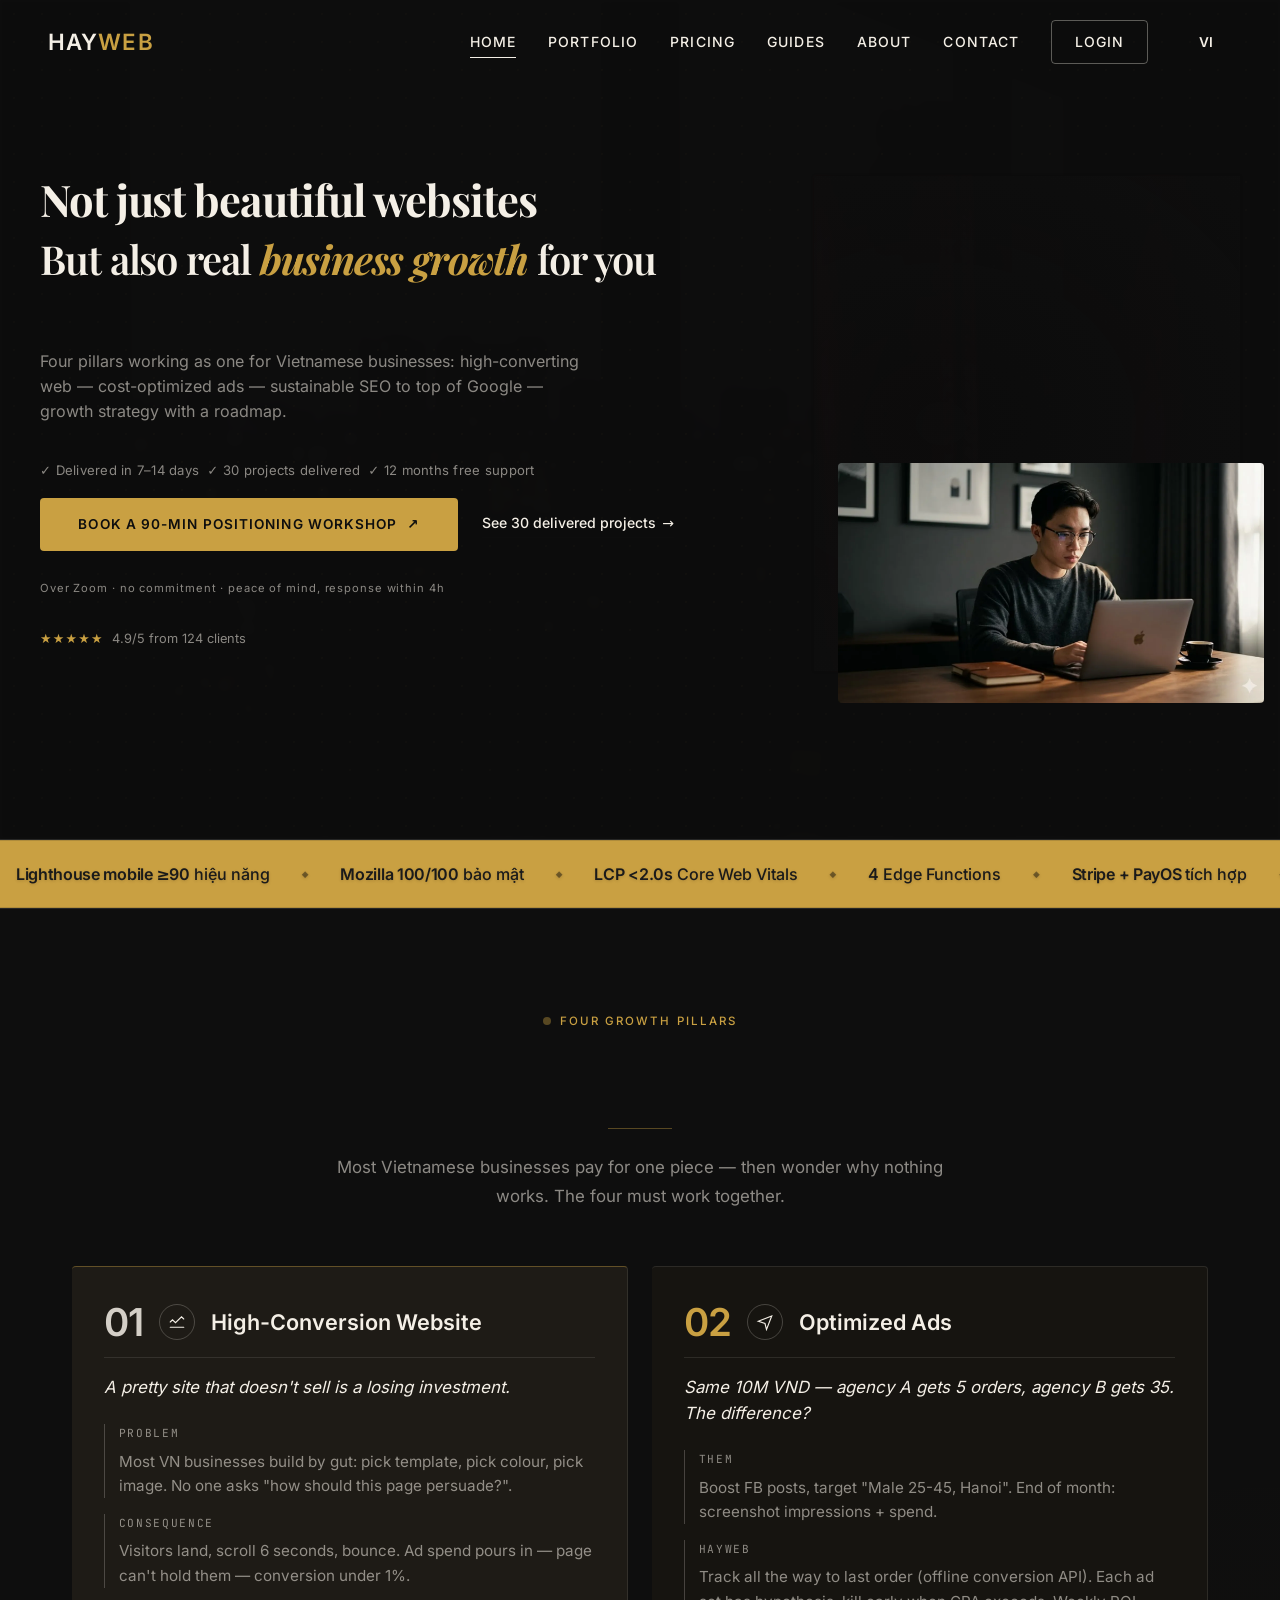
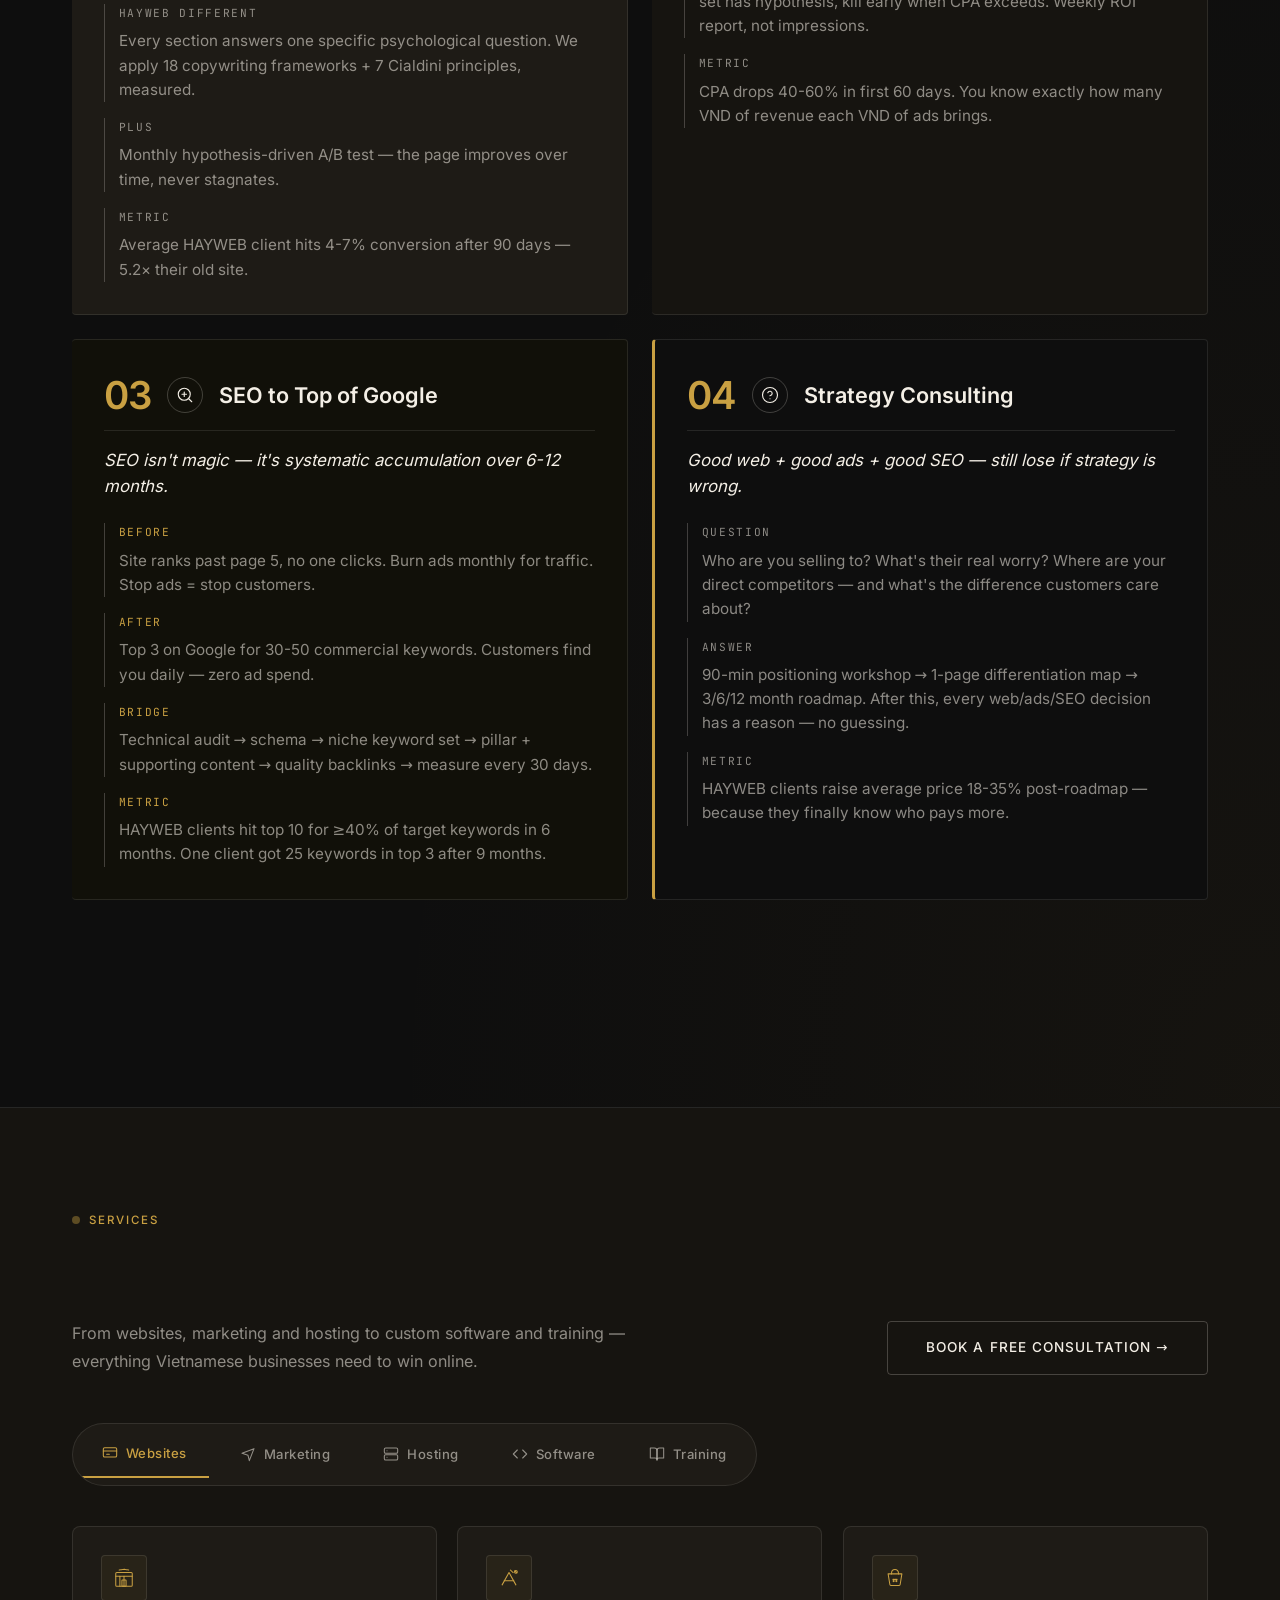
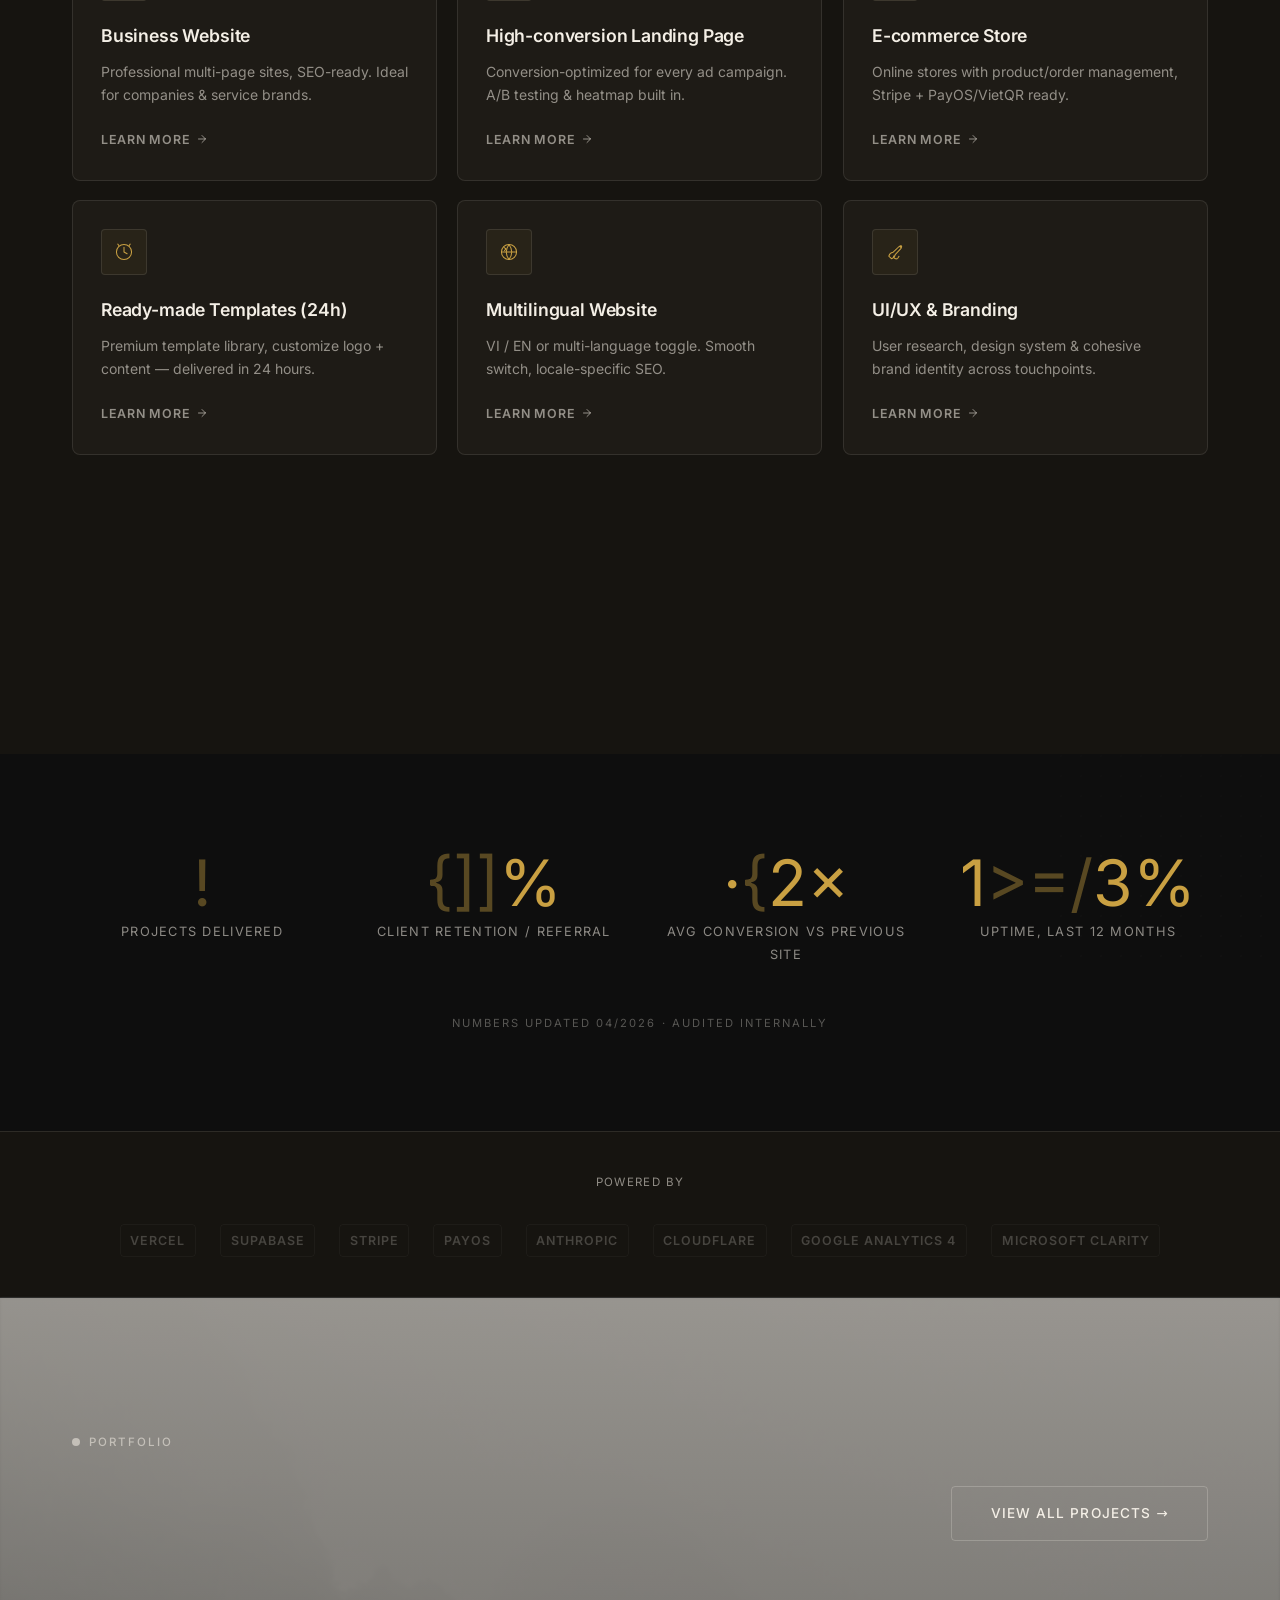
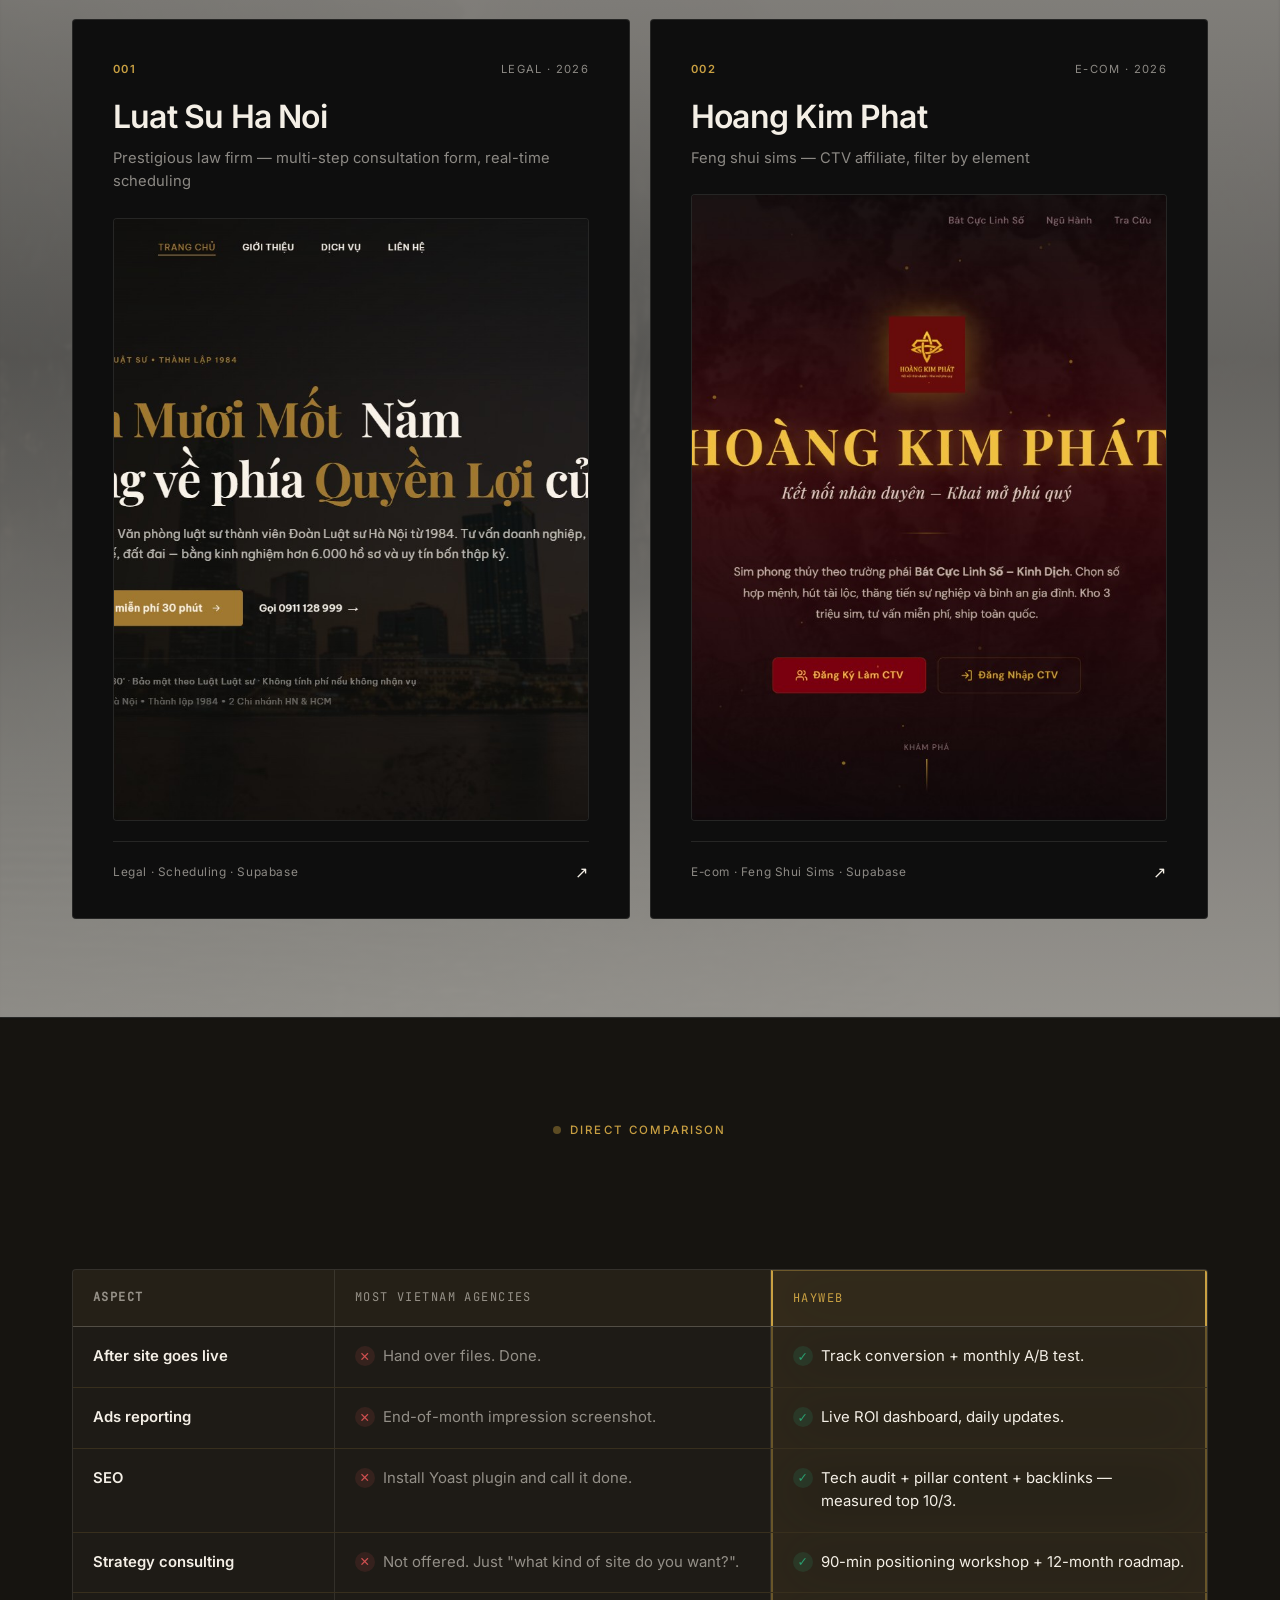
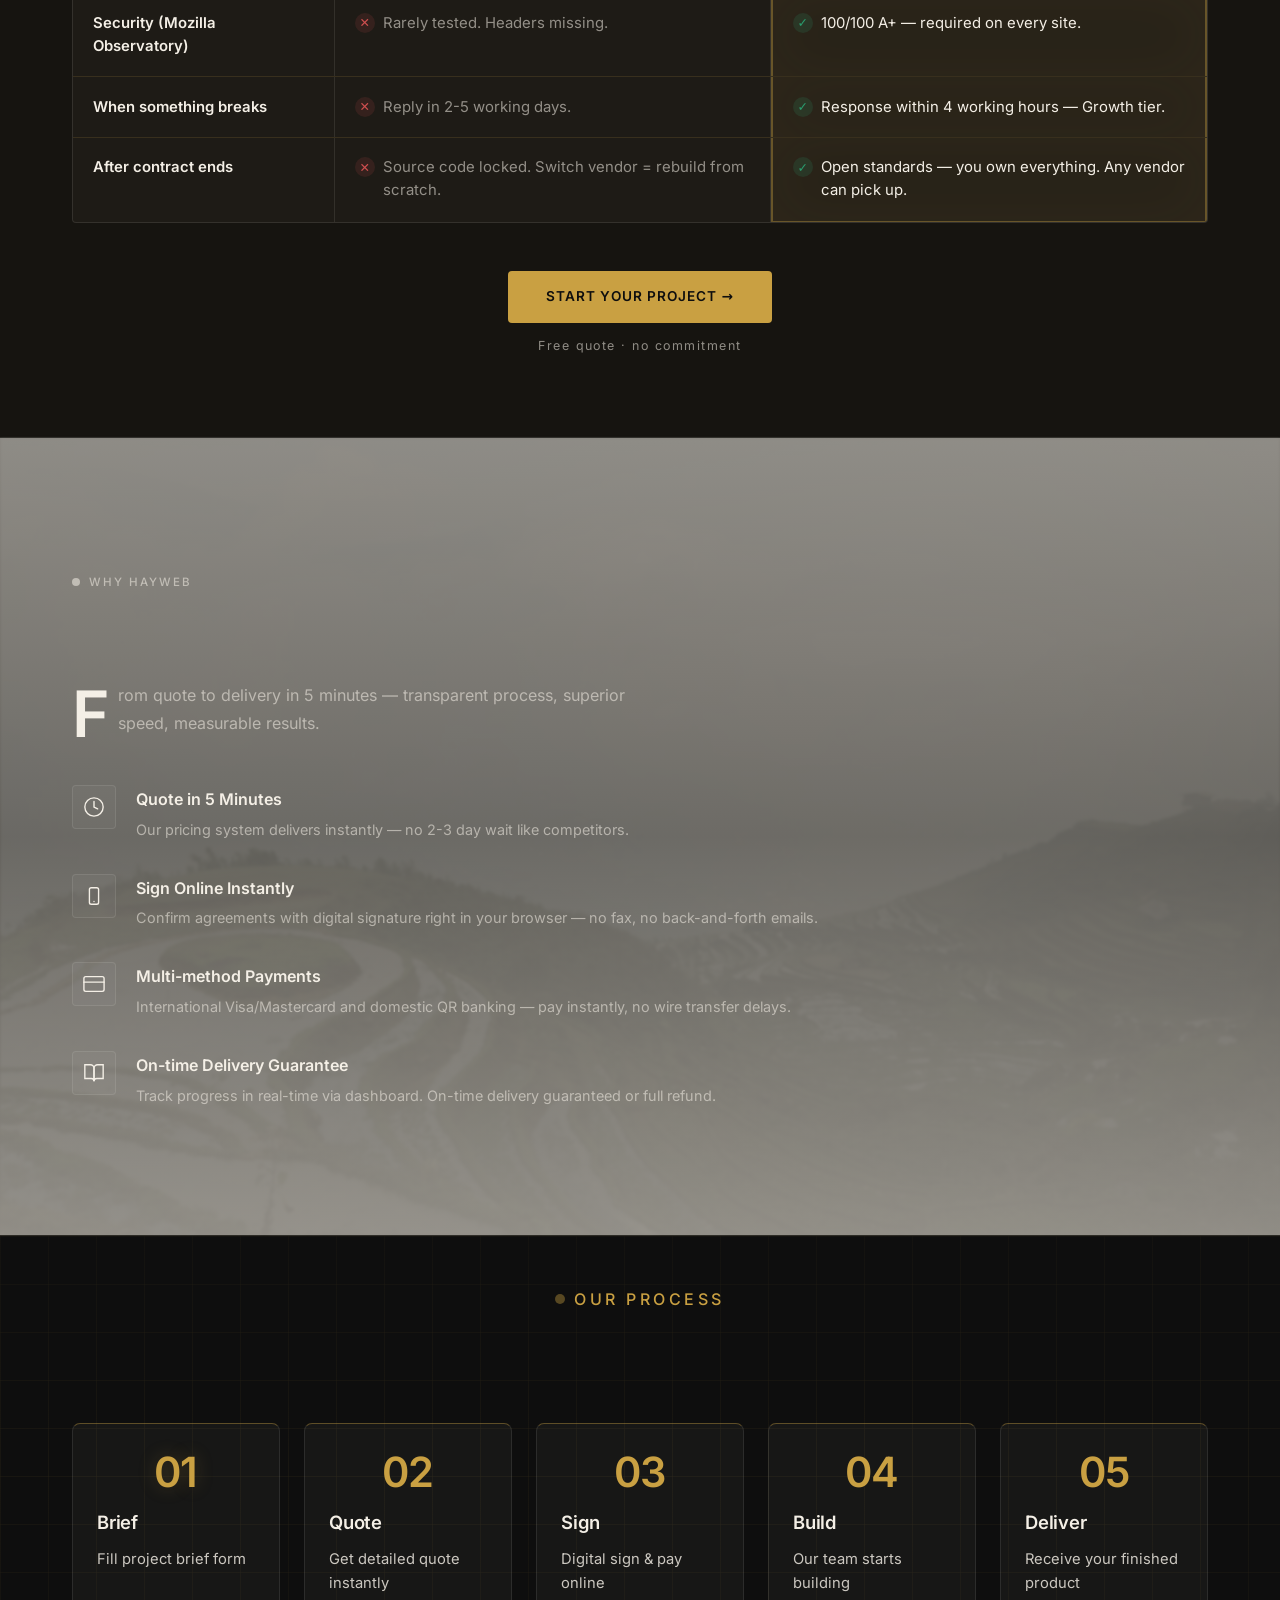
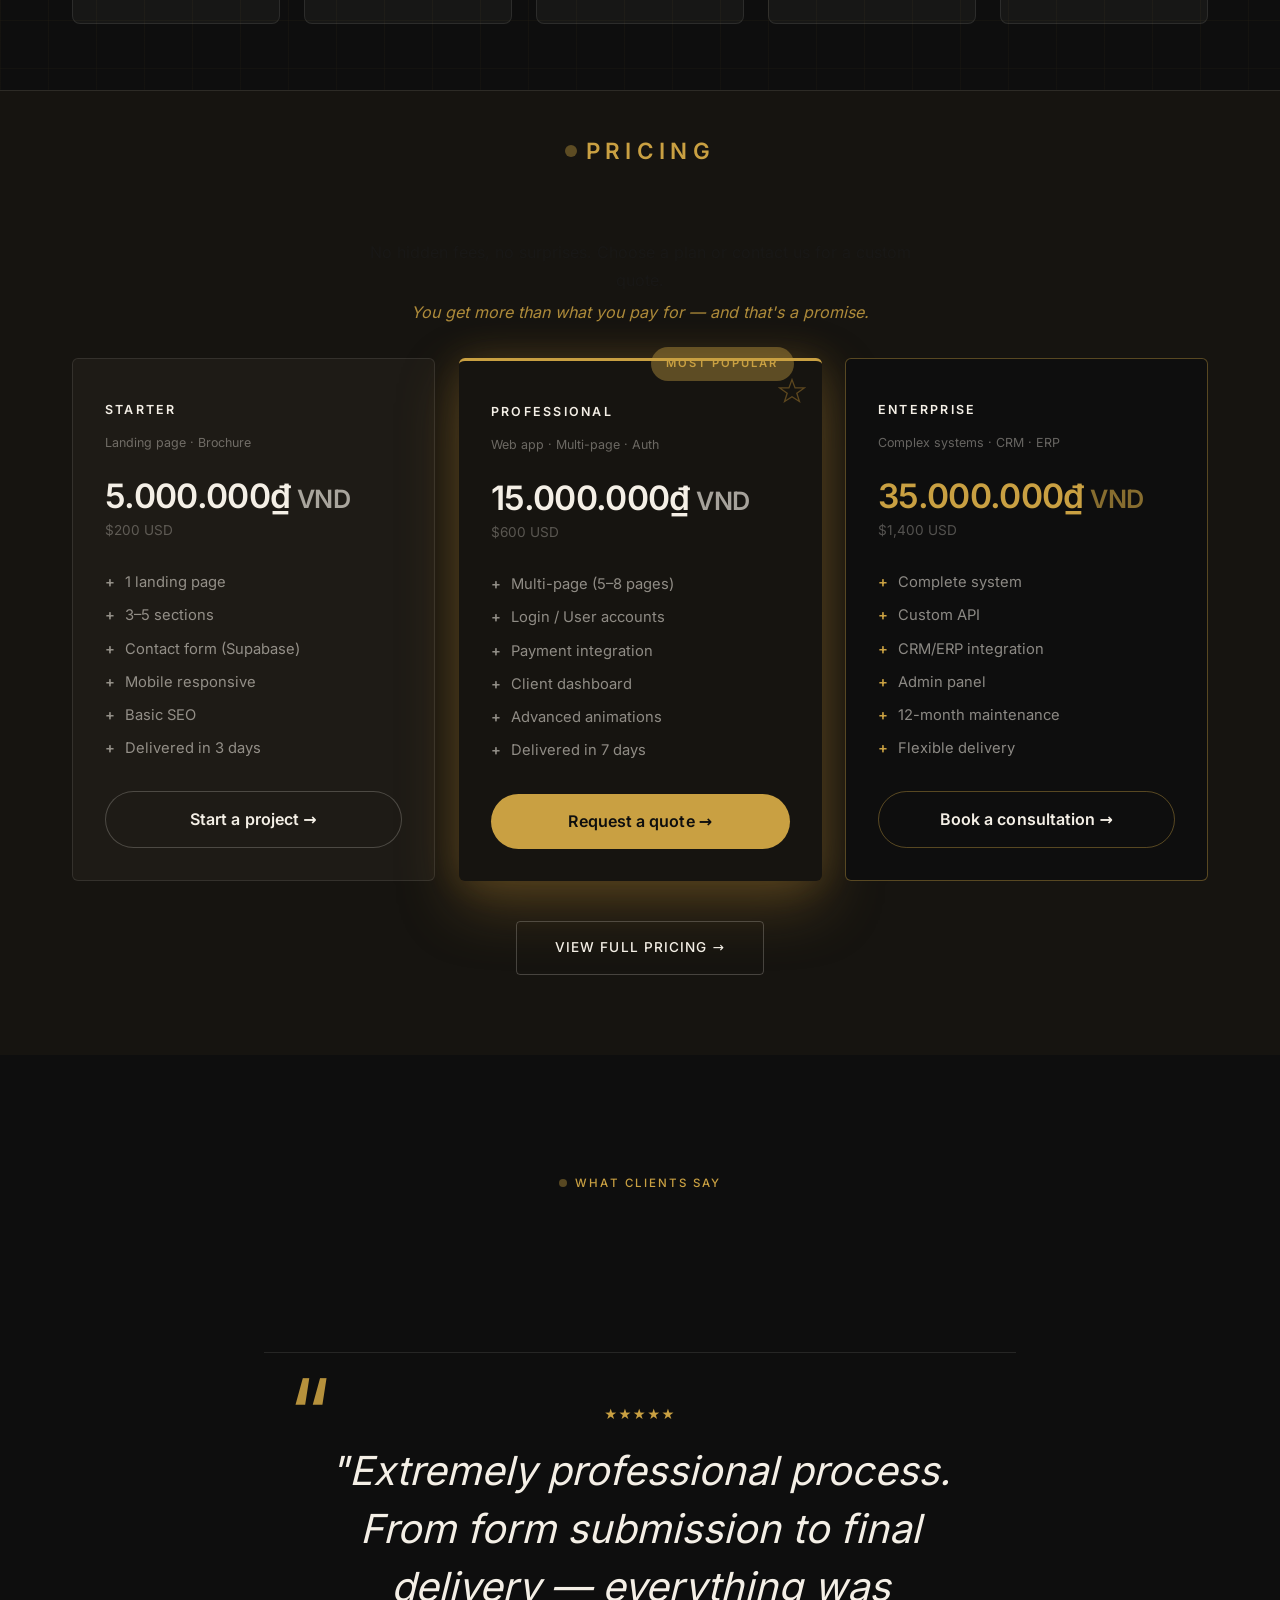
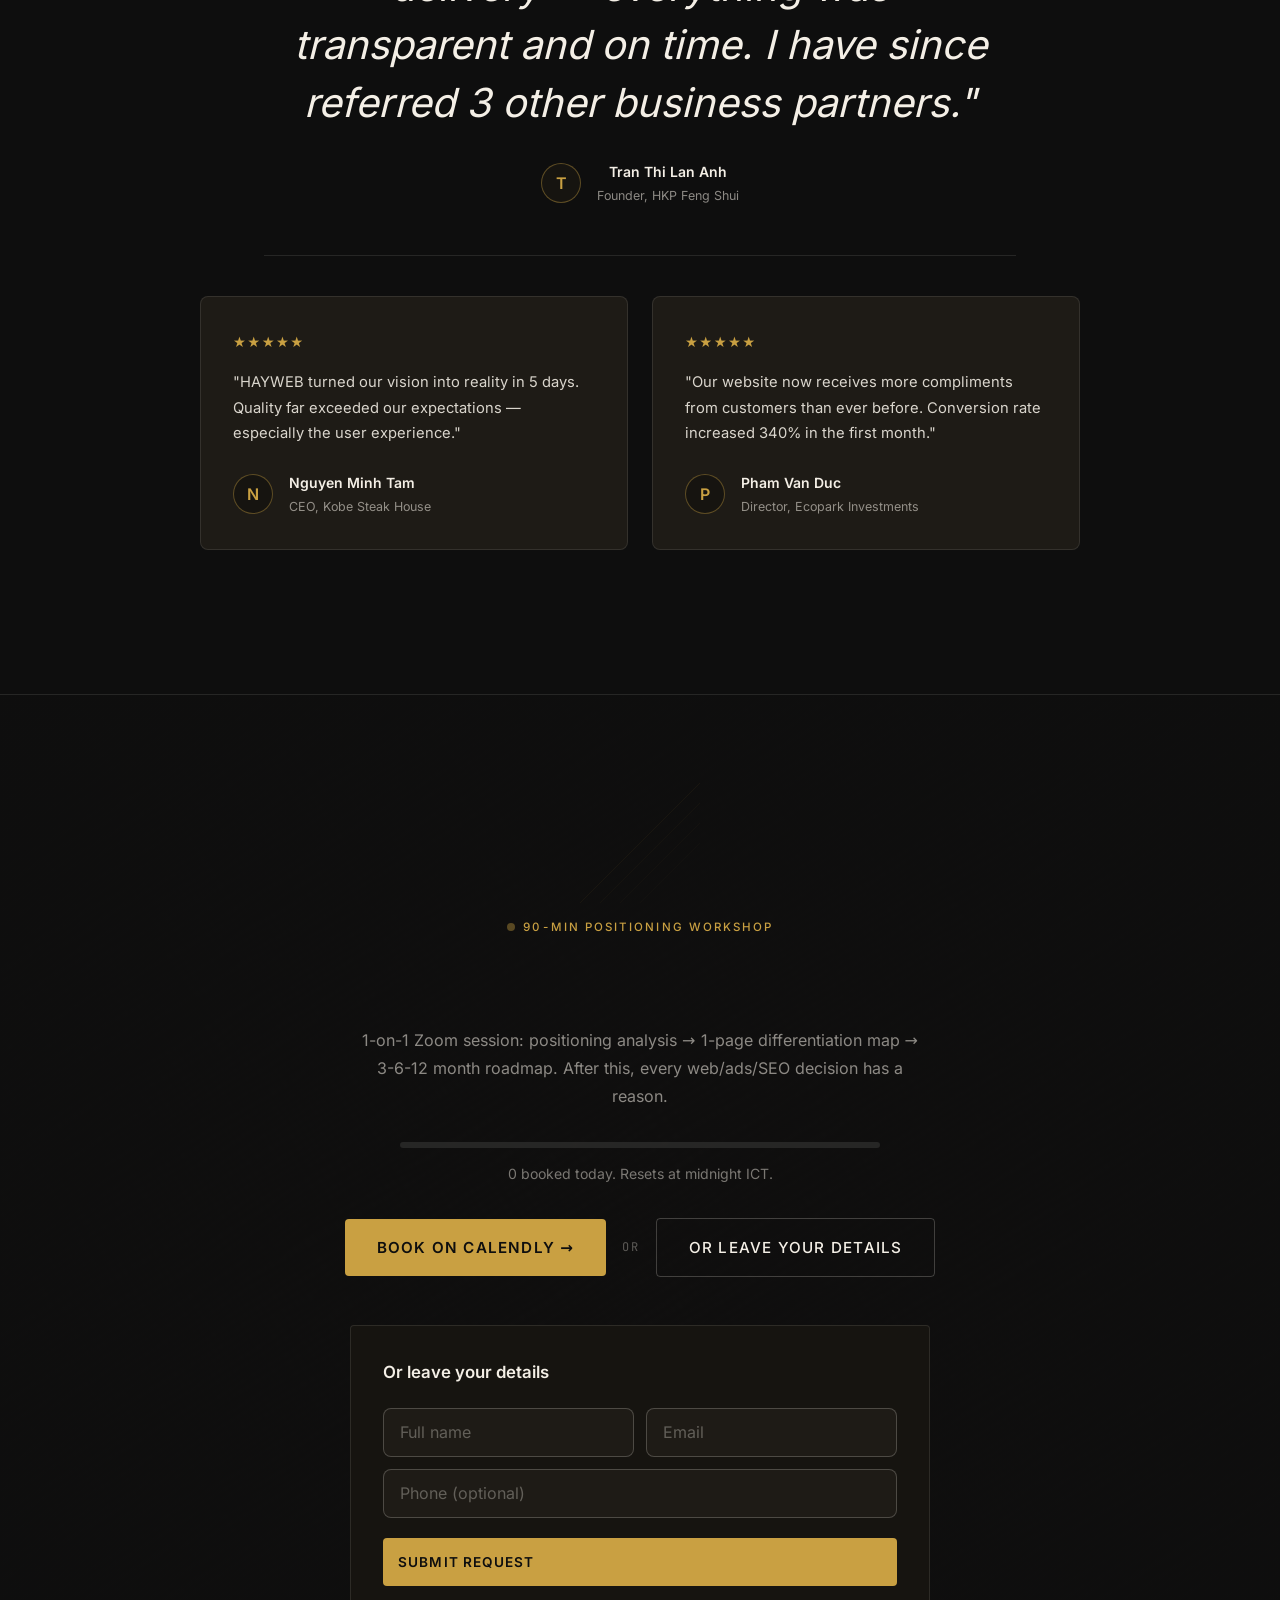
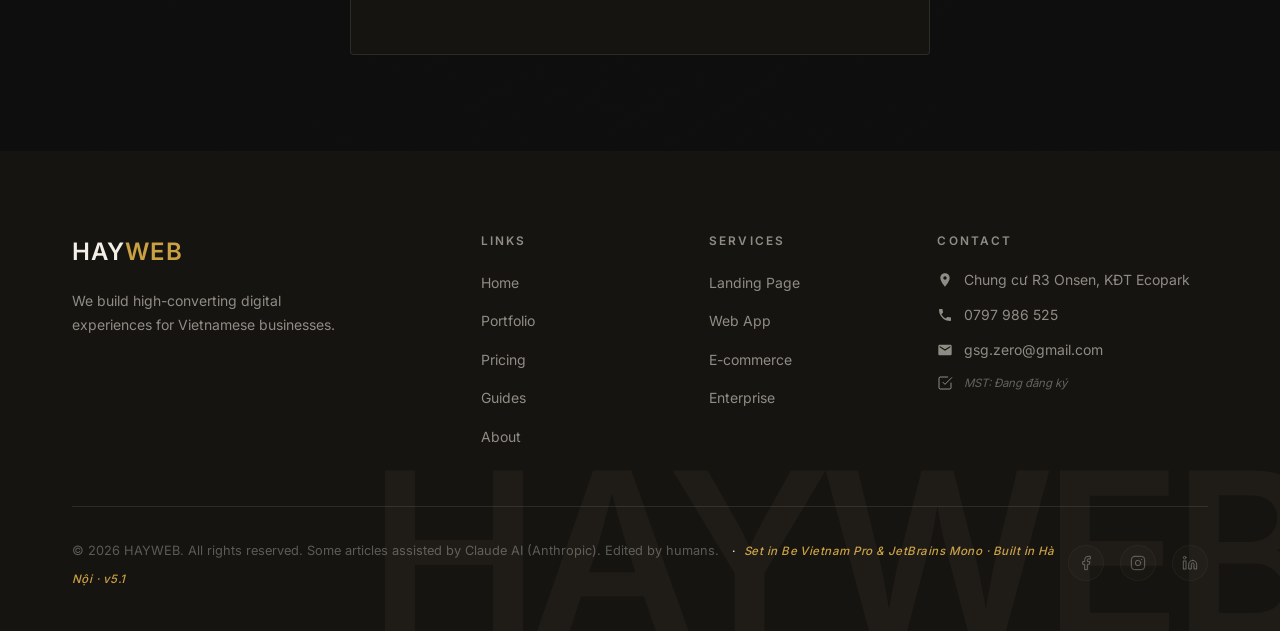
==== commit fab98ec6: "feat(seo): A.15 Path X SEO + compliance + measurement upgrade Path X scope: preserve v5.1.2 dark lux" ====
--- a/index.html
+++ b/index.html
@@ -53,7 +53,7 @@
     "@context": "https://schema.org",
     "@graph": [
       {
-        "@type": "Organization",
+        "@type": "ProfessionalService",
         "@id": "https://hayweb.vn/#organization",
         "name": "HAYWEB",
         "alternateName": "HAYWEB Studio",
@@ -152,11 +152,11 @@
   <div class="marquee-track">
     <!-- Content duplicated once for seamless infinite loop (translateX(-50%) technique) -->
     <div class="marquee-content">
-      <span class="marquee-stat"><strong>30</strong> dự án bàn giao</span>
+      <span class="marquee-stat"><strong>Lighthouse mobile ≥90</strong> hiệu năng</span>
       <span class="marquee-dot">◆</span>
       <span class="marquee-stat"><strong>Mozilla 100/100</strong> bảo mật</span>
       <span class="marquee-dot">◆</span>
-      <span class="marquee-stat"><strong>Uptime 99.97%</strong></span>
+      <span class="marquee-stat"><strong>LCP &lt;2.0s</strong> Core Web Vitals</span>
       <span class="marquee-dot">◆</span>
       <span class="marquee-stat"><strong>4</strong> Edge Functions</span>
       <span class="marquee-dot">◆</span>
@@ -169,11 +169,11 @@
     </div>
     <!-- Duplicate for loop -->
     <div class="marquee-content" aria-hidden="true">
-      <span class="marquee-stat"><strong>30</strong> dự án bàn giao</span>
+      <span class="marquee-stat"><strong>Lighthouse mobile ≥90</strong> hiệu năng</span>
       <span class="marquee-dot">◆</span>
       <span class="marquee-stat"><strong>Mozilla 100/100</strong> bảo mật</span>
       <span class="marquee-dot">◆</span>
-      <span class="marquee-stat"><strong>Uptime 99.97%</strong></span>
+      <span class="marquee-stat"><strong>LCP &lt;2.0s</strong> Core Web Vitals</span>
       <span class="marquee-dot">◆</span>
       <span class="marquee-stat"><strong>4</strong> Edge Functions</span>
       <span class="marquee-dot">◆</span>
@@ -296,7 +296,7 @@
         <dl class="why-stats-strip">
           <div><dt>Conversion lift</dt><dd>5.2×</dd></div>
           <div><dt>Projects shipped</dt><dd>30</dd></div>
-          <div><dt>Uptime</dt><dd>99.97%</dd></div>
+          <div><dt>Uptime</dt><dd>100/100</dd></div>
         </dl>
         <span class="side-caption" id="why-side-caption"></span>
       </aside>
--- a/css/style.css
+++ b/css/style.css
@@ -1 +1,6 @@
 @font-face{font-family:'Be Vietnam Pro';font-style:normal;font-weight:300;font-display:swap;src:url('../fonts/bvp-300-vi.woff2') format('woff2');unicode-range:U+0102-0103,U+0110-0111,U+0128-0129,U+0168-0169,U+01A0-01A1,U+01AF-01B0,U+0300-0301,U+0303-0304,U+0308-0309,U+0323,U+0329,U+1EA0-1EF9,U+20AB}@font-face{font-family:'Be Vietnam Pro';font-style:normal;font-weight:300;font-display:swap;src:url('../fonts/bvp-300-latin.woff2') format('woff2');unicode-range:U+0000-00FF,U+0131,U+0152-0153,U+02BB-02BC,U+02C6,U+02DA,U+02DC,U+0304,U+0308,U+0329,U+2000-206F,U+20AC,U+2122,U+2191,U+2193,U+2212,U+2215,U+FEFF,U+FFFD}@font-face{font-family:'Be Vietnam Pro';font-style:normal;font-weight:400;font-display:swap;src:url('../fonts/bvp-400-vi.woff2') format('woff2');unicode-range:U+0102-0103,U+0110-0111,U+0128-0129,U+0168-0169,U+01A0-01A1,U+01AF-01B0,U+0300-0301,U+0303-0304,U+0308-0309,U+0323,U+0329,U+1EA0-1EF9,U+20AB}@font-face{font-family:'Be Vietnam Pro';font-style:normal;font-weight:400;font-display:swap;src:url('../fonts/bvp-400-latin.woff2') format('woff2');unicode-range:U+0000-00FF,U+0131,U+0152-0153,U+02BB-02BC,U+02C6,U+02DA,U+02DC,U+0304,U+0308,U+0329,U+2000-206F,U+20AC,U+2122,U+2191,U+2193,U+2212,U+2215,U+FEFF,U+FFFD}@font-face{font-family:'Be Vietnam Pro';font-style:normal;font-weight:600;font-display:swap;src:url('../fonts/bvp-600-vi.woff2') format('woff2');unicode-range:U+0102-0103,U+0110-0111,U+0128-0129,U+0168-0169,U+01A0-01A1,U+01AF-01B0,U+0300-0301,U+0303-0304,U+0308-0309,U+0323,U+0329,U+1EA0-1EF9,U+20AB}@font-face{font-family:'Be Vietnam Pro';font-style:normal;font-weight:600;font-display:swap;src:url('../fonts/bvp-600-latin.woff2') format('woff2');unicode-range:U+0000-00FF,U+0131,U+0152-0153,U+02BB-02BC,U+02C6,U+02DA,U+02DC,U+0304,U+0308,U+0329,U+2000-206F,U+20AC,U+2122,U+2191,U+2193,U+2212,U+2215,U+FEFF,U+FFFD}@font-face{font-family:'Be Vietnam Pro';font-style:normal;font-weight:700;font-display:swap;src:url('../fonts/bvp-700-vi.woff2') format('woff2');unicode-range:U+0102-0103,U+0110-0111,U+0128-0129,U+0168-0169,U+01A0-01A1,U+01AF-01B0,U+0300-0301,U+0303-0304,U+0308-0309,U+0323,U+0329,U+1EA0-1EF9,U+20AB}@font-face{font-family:'Be Vietnam Pro';font-style:normal;font-weight:700;font-display:swap;src:url('../fonts/bvp-700-latin.woff2') format('woff2');unicode-range:U+0000-00FF,U+0131,U+0152-0153,U+02BB-02BC,U+02C6,U+02DA,U+02DC,U+0304,U+0308,U+0329,U+2000-206F,U+20AC,U+2122,U+2191,U+2193,U+2212,U+2215,U+FEFF,U+FFFD}@font-face{font-family:'Be Vietnam Pro';font-style:italic;font-weight:700;font-display:swap;src:url('../fonts/bvp-700italic-vi.woff2') format('woff2');unicode-range:U+0102-0103,U+0110-0111,U+0128-0129,U+0168-0169,U+01A0-01A1,U+01AF-01B0,U+0300-0301,U+0303-0304,U+0308-0309,U+0323,U+0329,U+1EA0-1EF9,U+20AB}@font-face{font-family:'Be Vietnam Pro';font-style:italic;font-weight:700;font-display:swap;src:url('../fonts/bvp-700italic-latin.woff2') format('woff2');unicode-range:U+0000-00FF,U+0131,U+0152-0153,U+02BB-02BC,U+02C6,U+02DA,U+02DC,U+0304,U+0308,U+0329,U+2000-206F,U+20AC,U+2122,U+2191,U+2193,U+2212,U+2215,U+FEFF,U+FFFD}@font-face{font-family:Inter;font-style:normal;font-weight:400;font-display:swap;src:url('../fonts/inter-400-vi.woff2') format('woff2');unicode-range:U+0102-0103,U+0110-0111,U+0128-0129,U+0168-0169,U+01A0-01A1,U+01AF-01B0,U+0300-0301,U+0303-0304,U+0308-0309,U+0323,U+0329,U+1EA0-1EF9,U+20AB}@font-face{font-family:Inter;font-style:normal;font-weight:400;font-display:swap;src:url('../fonts/inter-400-latin.woff2') format('woff2');unicode-range:U+0000-00FF,U+0131,U+0152-0153,U+02BB-02BC,U+02C6,U+02DA,U+02DC,U+0304,U+0308,U+0329,U+2000-206F,U+20AC,U+2122,U+2191,U+2193,U+2212,U+2215,U+FEFF,U+FFFD}@font-face{font-family:Inter;font-style:normal;font-weight:500;font-display:swap;src:url('../fonts/inter-500-vi.woff2') format('woff2');unicode-range:U+0102-0103,U+0110-0111,U+0128-0129,U+0168-0169,U+01A0-01A1,U+01AF-01B0,U+0300-0301,U+0303-0304,U+0308-0309,U+0323,U+0329,U+1EA0-1EF9,U+20AB}@font-face{font-family:Inter;font-style:normal;font-weight:500;font-display:swap;src:url('../fonts/inter-400-latin.woff2') format('woff2');unicode-range:U+0000-00FF,U+0131,U+0152-0153,U+02BB-02BC,U+02C6,U+02DA,U+02DC,U+0304,U+0308,U+0329,U+2000-206F,U+20AC,U+2122,U+2191,U+2193,U+2212,U+2215,U+FEFF,U+FFFD}@font-face{font-family:Inter;font-style:normal;font-weight:600;font-display:swap;src:url('../fonts/inter-400-vi.woff2') format('woff2');unicode-range:U+0102-0103,U+0110-0111,U+0128-0129,U+0168-0169,U+01A0-01A1,U+01AF-01B0,U+0300-0301,U+0303-0304,U+0308-0309,U+0323,U+0329,U+1EA0-1EF9,U+20AB}@font-face{font-family:Inter;font-style:normal;font-weight:600;font-display:swap;src:url('../fonts/inter-600-latin.woff2') format('woff2');unicode-range:U+0000-00FF,U+0131,U+0152-0153,U+02BB-02BC,U+02C6,U+02DA,U+02DC,U+0304,U+0308,U+0329,U+2000-206F,U+20AC,U+2122,U+2191,U+2193,U+2212,U+2215,U+FEFF,U+FFFD}@font-face{font-family:'JetBrains Mono';font-style:normal;font-weight:400;font-display:swap;src:url('../fonts/jetbrains-latin.woff2') format('woff2');unicode-range:U+0000-00FF,U+0131,U+0152-0153,U+02BB-02BC,U+02C6,U+02DA,U+02DC,U+0304,U+0308,U+0329,U+2000-206F,U+20AC,U+2122,U+2191,U+2193,U+2212,U+2215,U+FEFF,U+FFFD}@font-face{font-family:'Playfair Display';font-style:normal;font-weight:400 700;font-display:swap;src:url('../fonts/playfair-roman-vi.woff2') format('woff2');unicode-range:U+0102-0103,U+0110-0111,U+0128-0129,U+0168-0169,U+01A0-01A1,U+01AF-01B0,U+0300-0301,U+0303-0304,U+0308-0309,U+0323,U+0329,U+1EA0-1EF9,U+20AB}@font-face{font-family:'Playfair Display';font-style:normal;font-weight:400 700;font-display:swap;src:url('../fonts/playfair-roman-latin.woff2') format('woff2');unicode-range:U+0000-00FF,U+0131,U+0152-0153,U+02BB-02BC,U+02C6,U+02DA,U+02DC,U+0304,U+0308,U+0329,U+2000-206F,U+20AC,U+2122,U+2191,U+2193,U+2212,U+2215,U+FEFF,U+FFFD}@font-face{font-family:'Playfair Display';font-style:italic;font-weight:700;font-display:swap;src:url('../fonts/playfair-italic-vi.woff2') format('woff2');unicode-range:U+0102-0103,U+0110-0111,U+0128-0129,U+0168-0169,U+01A0-01A1,U+01AF-01B0,U+0300-0301,U+0303-0304,U+0308-0309,U+0323,U+0329,U+1EA0-1EF9,U+20AB}@font-face{font-family:'Playfair Display';font-style:italic;font-weight:700;font-display:swap;src:url('../fonts/playfair-italic-latin.woff2') format('woff2');unicode-range:U+0000-00FF,U+0131,U+0152-0153,U+02BB-02BC,U+02C6,U+02DA,U+02DC,U+0304,U+0308,U+0329,U+2000-206F,U+20AC,U+2122,U+2191,U+2193,U+2212,U+2215,U+FEFF,U+FFFD}*,::after,::before{box-sizing:border-box;margin:0;padding:0}:root{--bg:#F4EFE6;--surface:#FAF7EE;--surface-2:#FFFFFF;--surface-hover:#EFE9DC;--border:rgba(26,26,26,0.10);--border-hover:rgba(26,26,26,0.22);--text:#1a1a1a;--silver:#2a2520;--silver-light:#4a4540;--muted:rgba(26,26,26,0.58);--muted-2:rgba(26,26,26,0.32);--white:#FFFFFF;--gold:#A67C2E;--gold-light:#BF9137;--success:#2A9D6F;--danger:#C04949;--radius:4px;--radius-lg:8px;--shadow:0 4px 24px rgba(60,40,15,0.08);--shadow-lg:0 16px 56px rgba(60,40,15,0.16);--font-headline:'Playfair Display','Be Vietnam Pro',Georgia,'Times New Roman',serif;--font-display:'Inter','Be Vietnam Pro',system-ui,-apple-system,sans-serif;--font-body:'Inter','Be Vietnam Pro',system-ui,-apple-system,sans-serif;--font-mono:'Inter','Be Vietnam Pro',system-ui,-apple-system,sans-serif;--font-mono-strict:'JetBrains Mono','SF Mono',Menlo,Consolas,'Courier New',monospace;--dark-ink:#0E0E0E;--dark-surface:#161410;--dark-surface-2:#1E1B16;--dark-muted:rgba(244,239,230,0.55);--dark-muted-2:rgba(244,239,230,0.32);--dark-border:rgba(244,239,230,0.10);--dark-border-hover:rgba(244,239,230,0.22);--cream:#F4EFE6;--paper:#FAF7EE;--charcoal:#2a2520;--gold-subtle:rgba(166,124,46,0.08);--gold-glow:rgba(166,124,46,0.30);--gold-glow-strong:rgba(166,124,46,0.50);--gold-on-dark:#C9A042;--gold-ornament:rgba(201,160,66,0.40);--ivory-on-dark:#F4EFE6}.article-content code,.article-content pre,code,pre{font-family:var(--font-mono-strict)!important}.about-hero h1,.article-title,.hero-title,.page-header h1,.section-title,h1.section-title,h2.section-title{font-family:var(--font-headline)!important;letter-spacing:-.02em}.article-title em,.hero-title em,.section-title em{font-family:var(--font-headline)!important;font-style:italic;font-weight:700}body.home-dark-luxury .about-hero #about-title,body.home-dark-luxury .about-hero .section-title{font-size:clamp(2rem, 3.4vw, 2.75rem)!important;line-height:1.2!important;margin-bottom:.85rem!important}body.home-dark-luxury .page-header .section-title,body.home-dark-luxury .page-header h1{font-size:clamp(2.4rem, 4vw, 3.4rem);line-height:1.1}body.home-dark-luxury .form-input,body.home-dark-luxury .form-select,body.home-dark-luxury .form-textarea,body.home-dark-luxury input:not([type=checkbox]):not([type=radio]):not([type=submit]):not([type=button]),body.home-dark-luxury select,body.home-dark-luxury textarea{font-size:16px;font-family:var(--font-body)}html{scroll-behavior:smooth;-webkit-text-size-adjust:100%;overflow-x:clip}body{font-family:var(--font-body);background:var(--bg);color:var(--silver);line-height:1.75;min-height:100vh;overflow-x:hidden}a{color:var(--silver);text-decoration:none;transition:color .2s}a:hover{color:var(--text)}img{max-width:100%;height:auto;display:block}button{font-family:inherit;cursor:pointer}::-webkit-scrollbar{width:4px}::-webkit-scrollbar-track{background:var(--bg)}::-webkit-scrollbar-thumb{background:rgba(26,26,26,.18);border-radius:2px}::-webkit-scrollbar-thumb:hover{background:var(--silver)}.folio-equal,.folio-image-screenshot,.hero-screenshot-frame,.hero-title .line-1,.hero-title .line-2,.pillar-card,.section-title,.tier,.why-screenshot{will-change:transform,opacity}.hero-title .line-1,.hero-title .line-2{align-self:flex-start}body.home-dark-luxury .hero-title .hero-highlight em{color:var(--gold-on-dark,#c9a042);font-style:italic}body.home-dark-luxury .hero-title .line-2{font-size:.92em;font-weight:600}body::before{content:'';position:fixed;inset:0;z-index:-1;background-image:url("data:image/svg+xml,%3Csvg viewBox='0 0 256 256' xmlns='http://www.w3.org/2000/svg'%3E%3Cfilter id='noise'%3E%3CfeTurbulence type='fractalNoise' baseFrequency='0.9' numOctaves='4' stitchTiles='stitch'/%3E%3C/filter%3E%3Crect width='100%25' height='100%25' filter='url(%23noise)' opacity='0.025'/%3E%3C/svg%3E");pointer-events:none;mix-blend-mode:multiply}#nav{position:fixed;top:0;left:0;right:0;z-index:1000;display:flex;align-items:center;justify-content:space-between;padding:1.25rem 3rem;background:0 0;transition:background .4s,border-color .4s,padding .4s}#nav.scrolled{background:rgba(244,239,230,.97);border-bottom:1px solid var(--border);padding:.9rem 3rem}.nav-brand{font-family:var(--font-display);font-size:1.4rem;font-weight:700;letter-spacing:.05em;color:var(--text)}.nav-brand span{color:var(--gold)}.nav-links{display:flex;align-items:center;gap:2rem}.nav-links a{font-size:.875rem;font-weight:500;letter-spacing:.08em;text-transform:uppercase;color:var(--muted);transition:color .2s;position:relative}.nav-links a::after{content:'';position:absolute;bottom:-4px;left:0;right:100%;height:1px;background:var(--silver);transition:right .3s}.nav-links a.active,.nav-links a:hover{color:var(--text)}.nav-links a.active::after,.nav-links a:hover::after{right:0}.nav-cta{padding:.55rem 1.4rem;background:0 0;border:1px solid var(--border-hover);border-radius:var(--radius);font-size:.8rem;font-weight:500;letter-spacing:.08em;text-transform:uppercase;color:var(--silver);transition:background .2s,border-color .2s,color .2s}.nav-cta:hover{background:var(--silver);color:var(--bg);border-color:var(--silver)}.nav-toggle{display:none;background:0 0;border:none;color:var(--text);font-size:1.4rem}#nav.nav-dark{background:rgba(14,14,14,.85);border-bottom-color:rgba(244,239,230,.1)}#nav.nav-dark .nav-brand,#nav.nav-dark .nav-link,#nav.nav-dark .nav-links a,#nav.nav-dark .nav-meta-text{color:var(--cream,#f4efe6)}#nav.nav-dark .nav-brand span{color:var(--gold)}#nav.nav-dark .nav-cta{color:var(--cream,#f4efe6);border-color:rgba(244,239,230,.35)}#nav.nav-dark .nav-cta:hover{background:var(--cream,#f4efe6);color:var(--text)}#nav.nav-dark .nav-toggle{color:var(--cream,#f4efe6)}.nav-meta{align-items:center;gap:.85rem;font-family:var(--font-display);font-size:.7rem;font-feature-settings:'tnum';color:var(--muted);letter-spacing:.15em;text-transform:uppercase}.nav-meta em{font-style:normal;font-weight:600;color:var(--text)}.nav-divider{width:16px;height:1px;background:rgba(26,26,26,.22)}@media (max-width:900px){.nav-meta{display:none}#nav{padding:1rem 1.5rem}#nav.scrolled{padding:.8rem 1.5rem}.nav-toggle{display:block}.nav-links{display:none;position:absolute;top:100%;left:0;right:0;flex-direction:column;align-items:flex-start;padding:1.5rem 2rem;gap:1.25rem;background:rgba(244,239,230,.99);border-bottom:1px solid var(--border)}#nav.open .nav-links{display:flex}}.hero{position:relative;min-height:100vh;display:flex;align-items:center;justify-content:center;overflow:hidden;background-color:var(--bg)}.hero-bg{display:none}.hero-content{position:relative;z-index:1}.hero-eyebrow{align-items:center;letter-spacing:.2em;text-transform:uppercase;color:var(--muted);margin-bottom:1.5rem}.hero-eyebrow::after,.hero-eyebrow::before{content:'';width:2rem;height:1px;background:rgba(26,26,26,.25)}.hero-title{font-family:var(--font-display);font-weight:700;letter-spacing:-.03em;color:var(--text);margin-bottom:1rem}.hero-title em{color:var(--silver)}.hero-subtitle{font-size:clamp(1rem, 2vw, 1.15rem);color:var(--muted);line-height:1.7}.hero-actions{display:flex;align-items:center;justify-content:center;gap:1rem;flex-wrap:wrap}.hero-benefits{display:flex;align-items:center;justify-content:center;gap:1.5rem;flex-wrap:wrap}.hero-benefit{font-size:.82rem;color:var(--muted);letter-spacing:.02em}.hero-trust{width:100%;display:flex;align-items:center;justify-content:center;gap:.5rem;font-size:.8rem;color:var(--muted)}.hero-scroll{position:absolute;bottom:2.5rem;left:50%;transform:translateX(-50%);display:flex;flex-direction:column;align-items:center;gap:.5rem;font-size:.7rem;letter-spacing:.15em;text-transform:uppercase;color:var(--muted);animation:2s infinite bounce}.hero-scroll svg{width:20px;height:20px;stroke:var(--muted)}@keyframes bounce{0%,100%{transform:translateX(-50%) translateY(0)}50%{transform:translateX(-50%) translateY(6px)}}.btn-primary{position:relative;overflow:hidden;padding:.9rem 2.4rem;background:var(--text);color:var(--bg);border:none;border-radius:var(--radius);font-size:.85rem;font-weight:600;letter-spacing:.08em;text-transform:uppercase;display:inline-flex;align-items:center;gap:.5rem;transition:background .2s,box-shadow .2s,color .2s}.btn-primary::before{content:'';position:absolute;top:0;left:-100%;width:60%;height:100%;background:linear-gradient(90deg,transparent,rgba(255,255,255,.22),transparent);transform:skewX(-20deg);transition:left .5s}.btn-primary:hover{background:#000;color:#fff;box-shadow:0 12px 36px rgba(26,26,26,.2)}.btn-primary:hover::before{left:150%}.btn-primary:active{box-shadow:none}.btn-outline{padding:.9rem 2.4rem;background:0 0;color:var(--text);border:1px solid var(--border-hover);border-radius:var(--radius);font-size:.85rem;font-weight:500;letter-spacing:.08em;text-transform:uppercase;display:inline-flex;align-items:center;gap:.5rem;transition:border-color .2s,color .2s,background .2s}.btn-outline:hover{border-color:var(--text);color:var(--text);background:rgba(26,26,26,.04)}.btn-ghost{padding:.6rem 1.2rem;background:0 0;border:none;color:var(--muted);font-size:.85rem;transition:color .2s}.btn-ghost:hover{color:var(--text)}section{padding:8rem 0}.container{max-width:1200px;margin:0 auto;padding:0 2rem}.section-label{font-family:var(--font-display);font-size:.72rem;font-weight:500;letter-spacing:.18em;font-feature-settings:'tnum';text-transform:uppercase;color:var(--muted);display:inline-flex;align-items:center;gap:.55rem;margin-bottom:1rem}.section-label::before{content:'';width:8px;height:8px;border-radius:50%;background:var(--muted);flex-shrink:0}.section-title{font-family:var(--font-display);font-size:clamp(2rem, 4vw, 3rem);font-weight:700;line-height:1.18;letter-spacing:-.025em;color:var(--text);margin-bottom:1rem}.section-title em{color:var(--silver);font-style:italic;font-weight:300}.section-desc{font-size:1rem;color:var(--muted);max-width:560px;line-height:1.75}.stats-section{background:var(--surface);border-top:1px solid var(--border);border-bottom:1px solid var(--border);padding:5rem 0}.stats-grid{display:grid;grid-template-columns:repeat(4,1fr);gap:2rem}.stat-item{text-align:center}.stat-number{font-family:var(--font-mono);font-size:3rem;color:var(--text);line-height:1;margin-bottom:.4rem}.stat-label{font-size:.8rem;letter-spacing:.1em;text-transform:uppercase;color:var(--muted)}.partners-bar{display:flex;align-items:center;gap:2rem;flex-wrap:wrap;justify-content:center}.partners-label{font-size:.72rem;letter-spacing:.12em;text-transform:uppercase;color:var(--muted);white-space:nowrap}.partners-logos{display:flex;align-items:center;gap:1.5rem;flex-wrap:wrap}.partner-logo{font-size:.78rem;font-weight:600;letter-spacing:.08em;text-transform:uppercase;color:var(--muted);opacity:.55;transition:opacity .25s;padding:.3rem .6rem;border:1px solid var(--border);border-radius:var(--radius)}.partner-logo:hover{opacity:.85}.portfolio-grid{display:grid;grid-template-columns:repeat(3,1fr);gap:1.5rem}.portfolio-card-visual{width:100%;height:100%;position:absolute;inset:0;background:radial-gradient(circle at 30% 30%,rgba(166,124,46,.06) 0,transparent 50%),radial-gradient(circle,rgba(26,26,26,.07) 1px,transparent 1px) 0 0/22px 22px,var(--white);transition:transform .6s;display:flex;align-items:center;justify-content:center}.portfolio-card-visual::before{content:'HAYWEB';font-family:var(--font-display);font-size:1.6rem;font-weight:700;letter-spacing:.16em;color:rgba(26,26,26,.05);text-transform:uppercase}.why-grid{display:grid;grid-template-columns:1fr 1fr;gap:5rem;align-items:center}.why-items{display:flex;flex-direction:column;gap:2rem}.why-item{display:flex;gap:1.25rem}.why-icon{width:44px;height:44px;flex-shrink:0;background:rgba(200,200,200,.05);border:1px solid var(--border);border-radius:var(--radius);display:flex;align-items:center;justify-content:center}.why-icon svg{width:22px;height:22px;stroke:var(--silver);fill:none;stroke-width:1.5;stroke-linecap:round}.why-text h4{font-weight:600;color:var(--text);margin-bottom:.3rem;font-size:1rem}.why-text p{font-size:.9rem;color:var(--muted);line-height:1.65}.why-visual{position:relative;border-radius:var(--radius-lg);overflow:hidden;aspect-ratio:3/4;background:var(--white);border:1px solid var(--border);box-shadow:var(--shadow);display:flex;flex-direction:column}.pricing-preview{display:grid;grid-template-columns:repeat(3,1fr);gap:1.5rem}.price-card{background:var(--white);border:1px solid var(--border);border-radius:var(--radius-lg);padding:2.25rem;transition:border-color .3s,box-shadow .3s;position:relative;overflow:hidden}.price-card.featured{border-color:var(--border-hover);border-top:3px solid var(--gold);box-shadow:0 8px 40px rgba(26,26,26,.06)}.price-card.featured::before{content:'PHỔ BIẾN NHẤT / MOST POPULAR';position:absolute;top:.85rem;right:1rem;font-family:var(--font-mono);color:var(--text);font-size:.6rem;font-weight:700;letter-spacing:.15em;padding:0;opacity:.55}.price-card:hover:not(.featured){border-color:var(--border-hover);box-shadow:var(--shadow)}.price-card:hover.featured{box-shadow:0 24px 60px rgba(166,124,46,.2)}.price-tier{font-size:.72rem;font-weight:600;letter-spacing:.2em;text-transform:uppercase;color:var(--muted);margin-bottom:1rem}.price-amount{font-family:var(--font-mono);font-size:2rem;color:var(--text);line-height:1;margin-bottom:.25rem}.price-amount-usd{font-size:.9rem;color:var(--muted);margin-bottom:1.5rem}.price-divider{height:1px;background:var(--border);margin:1.5rem 0}.price-features{list-style:none;display:flex;flex-direction:column;gap:.75rem}.price-features li{display:flex;align-items:center;gap:.65rem;font-size:.875rem;color:var(--silver)}.price-features li svg{width:16px;height:16px;stroke:var(--success);flex-shrink:0;fill:none;stroke-width:2;stroke-linecap:round;stroke-linejoin:round}.price-card .btn-outline,.price-card .btn-primary{width:100%;justify-content:center;margin-top:2rem}.testimonials-grid{display:grid;grid-template-columns:repeat(3,1fr);gap:1.5rem}.testimonial-card{background:var(--white);border:1px solid var(--border);border-radius:var(--radius-lg);padding:2rem;opacity:0;transform:translateY(30px);transition:opacity .6s,transform .6s,box-shadow .3s}.testimonial-card.revealed{opacity:1;transform:translateY(0)}.testimonial-card:hover{box-shadow:var(--shadow);border-color:var(--border-hover)}.testimonial-stars{color:var(--gold);font-size:.9rem;margin-bottom:1rem;letter-spacing:.1em}.testimonial-text{font-size:.92rem;color:var(--silver);line-height:1.75;margin-bottom:1.5rem}.testimonial-author{display:flex;align-items:center;gap:1rem}.testimonial-avatar{width:40px;height:40px;border-radius:50%;background:var(--surface-hover);border:1px solid var(--border);overflow:hidden}.testimonial-avatar img{width:100%;height:100%;object-fit:cover}.testimonial-name{font-size:.875rem;font-weight:600;color:var(--text)}.testimonial-role{font-size:.78rem;color:var(--muted)}.cta-trust-badges{display:flex;align-items:center;justify-content:center;gap:2rem;flex-wrap:wrap;margin-top:1.75rem}.cta-trust-badge{display:flex;align-items:center;gap:.4rem;font-size:.78rem;color:var(--muted);letter-spacing:.02em}.cta-band{background:var(--surface);border-top:1px solid var(--border);padding:6rem 0;text-align:center}.cta-band .section-title{color:var(--text);margin-bottom:1rem}.cta-band .section-title em{color:var(--text);font-style:italic;font-weight:500}.cta-band .section-desc{color:var(--muted);margin:0 auto 2.5rem}.process-steps{display:grid;grid-template-columns:repeat(5,1fr);gap:0;position:relative}.process-steps::before{content:'';position:absolute;top:1.5rem;left:10%;right:10%;height:1px;background:var(--border);z-index:0}.process-step{text-align:center;z-index:1;padding:0 1rem}.process-num{width:3rem;height:3rem;border-radius:50%;background:var(--surface);border:1px solid var(--border);display:flex;align-items:center;justify-content:center;margin:0 auto 1.25rem;font-family:var(--font-mono);font-size:.8rem;color:var(--muted);transition:background .3s,border-color .3s,color .3s}.process-step.active .process-num{background:var(--silver);color:var(--bg);border-color:var(--silver)}.process-step h4{font-size:.875rem;font-weight:600;color:var(--text);margin-bottom:.4rem}.process-step p{font-size:.78rem;color:var(--muted);line-height:1.5}footer{background:var(--surface);border-top:1px solid var(--border);padding:5rem 0 2.5rem;position:relative;overflow:hidden}.footer-grid{display:grid;grid-template-columns:2fr 1fr 1fr 1.5fr;gap:3rem;margin-bottom:3.5rem}.footer-brand{font-family:var(--font-display);font-size:1.5rem;font-weight:700;letter-spacing:.04em;color:var(--text);margin-bottom:1rem}.footer-brand span{color:var(--text);opacity:.7}.footer-desc{font-size:.875rem;color:var(--muted);line-height:1.7;max-width:280px}.footer-col h5{font-size:.7rem;font-weight:600;letter-spacing:.2em;text-transform:uppercase;color:rgba(200,200,200,.45);margin-bottom:1.25rem}.footer-links{list-style:none;display:flex;flex-direction:column;gap:.65rem}.footer-links a{font-size:.875rem;color:var(--muted);transition:color .2s}.footer-links a:hover{color:var(--text)}.footer-contact-item{display:flex;align-items:center;gap:.65rem;font-size:.875rem;color:var(--muted);margin-bottom:.65rem}.footer-contact-item svg{width:16px;height:16px;stroke:rgba(200,200,200,0.40);flex-shrink:0;fill:none;stroke-width:1.5;stroke-linecap:round}.footer-bottom{border-top:1px solid var(--border);padding-top:1.75rem;display:flex;align-items:center;justify-content:space-between}.footer-copy{font-size:.8rem;color:var(--muted)}.footer-socials{display:flex;gap:1rem}.footer-social{width:36px;height:36px;background:rgba(200,200,200,.05);border:1px solid var(--border);border-radius:var(--radius);display:flex;align-items:center;justify-content:center;transition:background .2s,border-color .2s}.footer-social:hover{background:rgba(200,200,200,.1);border-color:var(--border-hover)}.footer-social svg{width:16px;height:16px;stroke:rgba(200,200,200,0.55);fill:none;stroke-width:1.5;stroke-linecap:round}@keyframes fadeUp{to{opacity:1;transform:translateY(0)}}.fade-up{opacity:0;transform:translateY(30px);transition:opacity .7s,transform .7s}.fade-up.revealed{opacity:1;transform:translateY(0)}.form-group{margin-bottom:1.25rem}.form-label{display:block;font-size:.8rem;font-weight:500;letter-spacing:.06em;text-transform:uppercase;color:var(--muted);margin-bottom:.5rem}.form-input,.form-select,.form-textarea{width:100%;padding:.85rem 1.1rem;background:var(--surface);border:1px solid var(--border);border-radius:var(--radius);color:var(--text);font-family:var(--font-body);font-size:.95rem;transition:border-color .2s,box-shadow .2s;outline:0}.form-input:focus,.form-select:focus,.form-textarea:focus{border-color:var(--text);box-shadow:0 0 0 3px rgba(26,26,26,.06)}.form-input::placeholder,.form-textarea::placeholder{color:var(--muted-2)}.form-textarea{resize:vertical;min-height:120px}.form-select option{background:var(--surface);color:var(--text)}.form-error{font-size:.8rem;color:var(--danger);margin-top:.35rem}.form-hint{font-size:.78rem;color:var(--muted);margin-top:.35rem}.auth-page{min-height:100vh;display:grid;grid-template-columns:1fr 1fr}.auth-visual{background:var(--surface);background-image:radial-gradient(circle,rgba(200,200,200,.05) 1px,transparent 1px);background-size:32px 32px;position:relative}.auth-visual-content{position:absolute;bottom:3rem;left:3rem;right:3rem;z-index:1}.auth-visual-quote{font-family:var(--font-display);font-size:1.5rem;font-weight:600;font-style:italic;color:var(--text);line-height:1.4;margin-bottom:.75rem}.auth-visual-attr{font-size:.8rem;color:var(--muted)}.auth-panel{display:flex;flex-direction:column;justify-content:center;padding:4rem 3.5rem;background:var(--bg)}.auth-title{font-family:var(--font-display);font-size:2rem;font-weight:700;letter-spacing:-.02em;color:var(--text);margin-bottom:.5rem}.auth-subtitle{font-size:.9rem;color:var(--muted);margin-bottom:2.5rem}.social-login{display:flex;gap:.75rem;margin-bottom:2rem}.btn-social{flex:1;padding:.8rem;border:1px solid var(--border);background:var(--surface);border-radius:var(--radius);color:var(--silver);font-size:.875rem;font-weight:500;display:flex;align-items:center;justify-content:center;gap:.6rem;transition:background .2s,border-color .2s}.btn-social:hover{background:var(--surface-hover);border-color:var(--border-hover)}.auth-divider{display:flex;align-items:center;gap:1rem;margin-bottom:2rem;font-size:.78rem;color:var(--muted)}.auth-divider::after,.auth-divider::before{content:'';flex:1;height:1px;background:var(--border)}.auth-toggle{font-size:.875rem;color:var(--muted);text-align:center;margin-top:1.5rem}.auth-toggle a{color:var(--silver);font-weight:500}.auth-toggle a:hover{color:var(--text)}.dashboard-layout{display:grid;grid-template-columns:240px 1fr;min-height:100vh}.sidebar{background:var(--surface);border-right:1px solid var(--border);padding:2rem 1.5rem;position:sticky;top:0;height:100vh;overflow-y:auto}.sidebar-brand{font-family:var(--font-display);font-size:1.3rem;font-weight:700;letter-spacing:.04em;color:var(--text);margin-bottom:2.5rem}.sidebar-brand span{color:var(--text);opacity:.7}.sidebar-nav{list-style:none;display:flex;flex-direction:column;gap:.25rem}.sidebar-nav a{display:flex;align-items:center;gap:.75rem;padding:.7rem 1rem;border-radius:var(--radius);font-size:.875rem;color:var(--muted);transition:background .2s,color .2s}.sidebar-nav a.active,.sidebar-nav a:hover{background:rgba(200,200,200,.07);color:var(--text)}.sidebar-nav svg{width:18px;height:18px;stroke:currentColor;fill:none;stroke-width:1.5;stroke-linecap:round}.dashboard-main{padding:3rem;background:var(--bg)}.dashboard-header{display:flex;align-items:center;justify-content:space-between;margin-bottom:2.5rem}.dashboard-title{font-family:var(--font-display);font-size:1.7rem;font-weight:600;letter-spacing:-.02em;color:var(--text)}.stats-row{display:grid;grid-template-columns:repeat(4,1fr);gap:1.25rem;margin-bottom:2.5rem}.stat-card{background:var(--surface);border:1px solid var(--border);border-radius:var(--radius-lg);padding:1.5rem;transition:border-color .2s}.stat-card:hover{border-color:var(--border-hover)}.stat-card-num{font-family:var(--font-mono);font-size:2rem;color:var(--text)}.stat-card-label{font-size:.78rem;color:var(--muted);text-transform:uppercase;letter-spacing:.08em;margin-top:.25rem}.project-table{width:100%;border-collapse:collapse}.project-table th{font-size:.7rem;font-weight:600;letter-spacing:.15em;text-transform:uppercase;color:var(--muted);text-align:left;padding:.75rem 1rem;border-bottom:1px solid var(--border)}.project-table td{padding:1rem;border-bottom:1px solid var(--border);font-size:.875rem;color:var(--silver)}.project-table tr:hover td{background:rgba(200,200,200,.03)}.badge{display:inline-block;padding:.2rem .7rem;border-radius:100px;font-size:.72rem;font-weight:600;letter-spacing:.05em}.quote-layout{display:grid;grid-template-columns:1fr 380px;gap:2.5rem;max-width:1100px;margin:0 auto;padding:2rem}.quote-body{background:var(--surface);border:1px solid var(--border);border-radius:var(--radius-lg);padding:2.5rem}.quote-sidebar{display:flex;flex-direction:column;gap:1.5rem}.quote-meta-card,.quote-payment-card,.quote-signature-card{background:var(--surface);border:1px solid var(--border);border-radius:var(--radius-lg);padding:1.75rem}.quote-section-title{font-family:var(--font-display);font-size:1.15rem;font-weight:600;letter-spacing:-.015em;color:var(--text);margin-bottom:1rem}.quote-line-item{display:flex;justify-content:space-between;align-items:center;padding:.65rem 0;border-bottom:1px solid var(--border);font-size:.875rem}.quote-line-item:last-child{border-bottom:none}.quote-total{display:flex;justify-content:space-between;align-items:center;padding-top:1rem;margin-top:.5rem;border-top:1px solid var(--border)}.quote-total-label{font-weight:600;color:var(--text)}.quote-total-amount{font-family:var(--font-mono);font-size:1.3rem;color:var(--text)}.signature-canvas{width:100%;height:140px;border-radius:var(--radius);border:1px dashed var(--border-hover);background:var(--surface-hover);cursor:crosshair;touch-action:none}.payment-methods{display:flex;gap:.75rem}.payment-btn{flex:1;padding:.9rem;border:1px solid var(--border);background:var(--surface-hover);border-radius:var(--radius);color:var(--silver);font-size:.8rem;font-weight:500;text-align:center;cursor:pointer;transition:border-color .2s,background .2s}.payment-btn:hover{border-color:var(--border-hover);background:var(--surface-hover)}.payment-btn.active{border-color:var(--silver);color:var(--text);background:var(--surface)}.success-page{min-height:100vh;display:flex;align-items:center;justify-content:center;text-align:center}.success-icon{font-size:3.5rem;margin-bottom:1.5rem}.success-title{font-family:var(--font-display);font-size:2.5rem;font-weight:700;letter-spacing:-.025em;color:var(--text);margin-bottom:1rem}.success-desc{font-size:1rem;color:var(--muted);margin-bottom:2.5rem}.portfolio-filters{display:flex;gap:.75rem;flex-wrap:wrap;margin-bottom:3rem}.filter-btn{padding:.45rem 1.25rem;border-radius:100px;border:1px solid var(--border);background:0 0;color:var(--muted);font-size:.8rem;font-weight:500;letter-spacing:.05em;cursor:pointer;transition:.2s}.filter-btn.active,.filter-btn:hover{border-color:var(--silver);color:var(--text);background:rgba(200,200,200,.07)}.portfolio-full-grid{display:grid;grid-template-columns:repeat(3,1fr);gap:2rem}.portfolio-full-card{background:var(--surface);border:1px solid var(--border);border-radius:var(--radius-lg);overflow:hidden;transition:border-color .3s,box-shadow .3s}.portfolio-full-card:hover{border-color:var(--border-hover);box-shadow:var(--shadow)}.portfolio-full-img{aspect-ratio:16/10;overflow:hidden;position:relative}.portfolio-full-img img{width:100%;height:100%;object-fit:cover;transition:transform .5s}.portfolio-full-card:hover .portfolio-full-img img{transform:scale(1.04)}.portfolio-full-img .portfolio-card-visual{position:absolute;inset:0;aspect-ratio:unset;border-radius:0}.portfolio-full-info{padding:1.5rem}.portfolio-full-tag{font-size:.68rem;font-weight:600;letter-spacing:.15em;text-transform:uppercase;color:var(--muted);margin-bottom:.5rem}.portfolio-full-info h3{font-family:var(--font-display);font-size:1.2rem;font-weight:600;letter-spacing:-.015em;color:var(--text);margin-bottom:.4rem}.portfolio-full-info p{font-size:.85rem;color:var(--muted)}.portfolio-full-link{display:inline-flex;align-items:center;gap:.4rem;margin-top:1rem;font-size:.78rem;font-weight:500;letter-spacing:.06em;text-transform:uppercase;color:var(--muted);transition:color .2s,gap .2s}.portfolio-full-link:hover{color:var(--text);gap:.7rem}.pricing-toggle{display:flex;align-items:center;gap:1rem;justify-content:center;margin-bottom:3.5rem;font-size:.875rem;color:var(--muted)}.toggle-switch{width:48px;height:26px;background:var(--surface-hover);border:1px solid var(--border);border-radius:100px;cursor:pointer;position:relative;transition:background .3s}.toggle-switch::after{content:'';position:absolute;top:3px;left:3px;width:18px;height:18px;background:var(--muted);border-radius:50%;transition:transform .3s}.toggle-switch.active{background:rgba(26,26,26,.08);border-color:var(--text)}.toggle-switch.active::after{transform:translateX(22px);background:var(--text)}.compare-table{width:100%;border-collapse:collapse}.compare-table th{font-size:.78rem;font-weight:600;letter-spacing:.1em;text-transform:uppercase;color:var(--muted);padding:1rem;text-align:center;border-bottom:1px solid var(--border)}.compare-table th:first-child{text-align:left}.compare-table td{padding:.9rem 1rem;border-bottom:1px solid var(--border);font-size:.875rem;color:var(--silver);text-align:center}.compare-table td:first-child{text-align:left;color:var(--muted)}.compare-table tr:hover td{background:rgba(200,200,200,.03)}.check-yes{color:var(--success);font-size:1.1rem}.check-no{color:var(--muted-2);font-size:1.1rem}.about-hero{padding:10rem 0 5rem;text-align:center}.team-grid{display:grid;grid-template-columns:repeat(4,1fr);gap:2rem}.team-card{text-align:center}.team-avatar{width:100%;aspect-ratio:1;border-radius:var(--radius-lg);overflow:hidden;margin-bottom:1.25rem;background:var(--surface)}.team-avatar img{width:100%;height:100%;object-fit:cover}.team-name{font-weight:600;color:var(--text);margin-bottom:.2rem}.team-role{font-size:.8rem;color:var(--muted)}.values-grid{display:grid;grid-template-columns:repeat(3,1fr);gap:2rem}.value-card{padding:2rem;background:var(--surface);border:1px solid var(--border);border-radius:var(--radius-lg)}.value-num{font-family:var(--font-mono);font-size:3rem;color:rgba(200,200,200,.06);line-height:1;margin-bottom:.75rem}.value-card h3{font-family:var(--font-display);font-size:1.2rem;font-weight:600;letter-spacing:-.015em;color:var(--text);margin-bottom:.5rem}.value-card p{font-size:.875rem;color:var(--muted);line-height:1.7}.contact-grid{display:grid;grid-template-columns:1fr 1.5fr;gap:5rem}.contact-info{display:flex;flex-direction:column;gap:2rem}.contact-info-item{display:flex;gap:1rem}.contact-info-icon{width:48px;height:48px;background:var(--surface);border:1px solid var(--border);border-radius:var(--radius);display:flex;align-items:center;justify-content:center;flex-shrink:0}.contact-info-icon svg{width:22px;height:22px;stroke:var(--silver);fill:none;stroke-width:1.5;stroke-linecap:round}.contact-info-item h4{font-weight:600;color:var(--text);margin-bottom:.2rem}.contact-info-item p{font-size:.875rem;color:var(--muted)}#contact-map{width:100%;height:300px;border-radius:var(--radius-lg);overflow:hidden;margin-top:2rem;border:1px solid var(--border)}.new-project-layout{max-width:760px;margin:0 auto;padding:6rem 2rem}.step-indicator{display:flex;align-items:center;gap:0;margin-bottom:3rem}.step{display:flex;align-items:center;gap:.5rem}.step-dot{width:32px;height:32px;border-radius:50%;border:1px solid var(--border);background:var(--surface);display:flex;align-items:center;justify-content:center;font-size:.75rem;font-family:var(--font-mono);color:var(--muted);flex-shrink:0}.step.active .step-dot{background:var(--silver);color:var(--bg);border-color:var(--silver)}.step.done .step-dot{background:var(--success);border-color:var(--success);color:#fff}.step-label{font-size:.75rem;color:var(--muted);white-space:nowrap}.step.active .step-label{color:var(--text)}.step-line{flex:1;height:1px;background:var(--border);min-width:2rem}.form-step{display:none}.form-step.active{display:block}.form-step-title{font-family:var(--font-display);font-size:1.6rem;font-weight:600;letter-spacing:-.02em;color:var(--text);margin-bottom:.5rem}.form-step-desc{font-size:.9rem;color:var(--muted);margin-bottom:2rem}.form-row{display:grid;grid-template-columns:1fr 1fr;gap:1rem}.tag-group{display:flex;flex-wrap:wrap;gap:.5rem}.tag-option{padding:.45rem 1rem;border-radius:100px;border:1px solid var(--border);background:var(--surface);color:var(--muted);font-size:.8rem;cursor:pointer;transition:.2s}.tag-option.selected,.tag-option:hover{border-color:var(--silver);color:var(--text);background:rgba(200,200,200,.07)}.quote-loading{text-align:center;padding:3rem}.quote-loading p{font-family:var(--font-display);font-size:1.2rem;font-weight:500;color:var(--muted);margin-top:1.5rem}.spinner{width:48px;height:48px;border:2px solid var(--border);border-top-color:var(--silver);border-radius:50%;animation:1s linear infinite spin;margin:0 auto}@keyframes spin{to{transform:rotate(360deg)}}.page-header{padding:8rem 0 4rem;text-align:center;border-bottom:1px solid var(--border)}.services-tabs{display:flex;flex-wrap:wrap;gap:.5rem;margin-bottom:2.5rem;padding:.4rem;background:var(--surface);border:1px solid var(--border);border-radius:100px;width:fit-content;max-width:100%;overflow-x:auto;-webkit-overflow-scrolling:touch}@media (max-width:480px){.services-tabs{border-radius:12px;flex-wrap:wrap;width:100%}.services-tab{flex:1 0 auto;justify-content:center;padding:.55rem .9rem;font-size:.78rem}}.services-tab{position:relative;padding:.65rem 1.4rem;border:none;background:0 0;color:var(--muted);font-family:var(--font-body);font-size:.82rem;font-weight:500;letter-spacing:.04em;border-radius:100px;cursor:pointer;transition:color .25s,background .25s;white-space:nowrap;display:inline-flex;align-items:center;gap:.5rem}.services-tab svg{width:16px;height:16px;stroke:currentColor;fill:none;stroke-width:1.6;stroke-linecap:round;stroke-linejoin:round}.services-tab:hover{color:var(--silver)}.services-tab.active{background:var(--silver);color:var(--bg);border:none}.services-tabs-panels{position:relative;min-height:300px}.services-panel{display:none;animation:.5s forwards panelFade}.services-panel.active{display:block}@keyframes panelFade{from{opacity:0;transform:translateY(12px)}to{opacity:1;transform:translateY(0)}}.services-panel-grid{display:grid;grid-template-columns:repeat(3,1fr);gap:1.25rem}.svc-tab-card{position:relative;background:var(--surface);border:1px solid var(--border);border-radius:var(--radius-lg);padding:1.75rem;transition:border-color .25s,box-shadow .25s;overflow:hidden;opacity:0;transform:translateY(20px);animation:.55s forwards cardStagger}.svc-tab-card:first-child{animation-delay:.05s}.svc-tab-card:nth-child(2){animation-delay:.12s}.svc-tab-card:nth-child(3){animation-delay:.19s}.svc-tab-card:nth-child(4){animation-delay:.26s}.svc-tab-card:nth-child(5){animation-delay:.33s}.svc-tab-card:nth-child(6){animation-delay:.4s}@keyframes cardStagger{to{opacity:1;transform:translateY(0)}}.svc-tab-card:hover{border-color:var(--border-hover);box-shadow:var(--shadow)}.svc-tab-card[data-accent=website]{--accent:var(--silver)}.svc-tab-card[data-accent=marketing]{--accent:var(--text)}.svc-tab-card[data-accent=hosting]{--accent:var(--muted)}.svc-tab-card[data-accent=software]{--accent:var(--text)}.svc-tab-card[data-accent=training]{--accent:var(--silver)}.svc-tab-card::before{content:'';position:absolute;top:0;left:0;right:0;height:2px;background:var(--accent,var(--silver));opacity:0;transition:opacity .3s}.svc-tab-card:hover::before{opacity:1}.svc-tab-icon{width:46px;height:46px;border-radius:var(--radius);background:rgba(200,200,200,.05);border:1px solid rgba(200,200,200,.09);display:flex;align-items:center;justify-content:center;margin-bottom:1.25rem;transition:background .25s,border-color .25s}.svc-tab-icon svg{width:22px;height:22px;stroke:var(--accent,var(--silver));fill:none;stroke-width:1.5;stroke-linecap:round;stroke-linejoin:round}.svc-tab-card:hover .svc-tab-icon{background:rgba(200,200,200,.09);border-color:rgba(200,200,200,.18)}.svc-tab-card h4{font-family:var(--font-display);font-size:1.1rem;font-weight:600;letter-spacing:-.01em;color:var(--text);margin-bottom:.5rem}.svc-tab-card p{font-size:.875rem;color:var(--muted);line-height:1.65;margin-bottom:1.1rem}.svc-tab-link{display:inline-flex;align-items:center;gap:.35rem;font-size:.78rem;font-weight:600;letter-spacing:.06em;text-transform:uppercase;color:var(--muted);transition:color .2s,gap .2s}.svc-tab-card:hover .svc-tab-link{color:var(--text);gap:.6rem}.magnetic{will-change:transform;transition:transform .35s cubic-bezier(.2,.8,.2,1)}.testimonial-avatar.svg-avatar{background:var(--surface-hover);display:flex;align-items:center;justify-content:center}.testimonial-avatar.svg-avatar svg{width:100%;height:100%}.guides-grid{display:grid;grid-template-columns:repeat(3,1fr);gap:1.75rem}.guide-card{background:var(--surface);border:1px solid var(--border);border-radius:var(--radius-lg);overflow:hidden;transition:border-color .3s,box-shadow .3s;display:flex;flex-direction:column}.guide-card:hover{border-color:var(--border-hover);box-shadow:var(--shadow)}.guide-thumb{aspect-ratio:16/10;position:relative;overflow:hidden;display:flex;align-items:center;justify-content:center;background:var(--surface-hover)}.guide-thumb-img{position:absolute;inset:0;width:100%;height:100%;object-fit:cover;filter:grayscale(60%) brightness(.55) contrast(1.05);transition:filter .5s,transform .5s}.guide-card:hover .guide-thumb-img{filter:grayscale(30%) brightness(.7) contrast(1.05);transform:scale(1.04)}.guide-thumb::before{content:'';position:absolute;inset:0;background:rgba(10,10,10,.5);z-index:1}.guide-thumb svg.guide-thumb-art{width:72px;height:72px;stroke:rgba(200,200,200,0.75);fill:none;stroke-width:1.3;stroke-linecap:round;stroke-linejoin:round;position:relative;z-index:2}.guide-body{padding:1.5rem;flex:1;display:flex;flex-direction:column}.guide-meta{display:flex;align-items:center;gap:.75rem;font-size:.7rem;font-weight:600;letter-spacing:.12em;text-transform:uppercase;color:var(--muted);margin-bottom:.65rem}.guide-meta .dot{width:3px;height:3px;border-radius:50%;background:var(--muted)}.guide-meta .reading{color:var(--muted);letter-spacing:.08em}.guide-card h3{font-family:var(--font-display);font-size:1.15rem;font-weight:600;letter-spacing:-.015em;color:var(--text);margin-bottom:.5rem;line-height:1.35}.guide-card p{font-size:.875rem;color:var(--muted);line-height:1.65;flex:1;margin-bottom:1rem}.guide-link{display:inline-flex;align-items:center;gap:.4rem;font-size:.78rem;font-weight:600;letter-spacing:.08em;text-transform:uppercase;color:var(--muted);transition:color .2s,gap .2s}.guide-card:hover .guide-link{color:var(--text);gap:.65rem}.guide-card h3 a{color:var(--text)}.guide-thumb-link{display:block}.article-hero{padding:5rem 0 2.5rem;background:var(--bg)}.article-back{display:inline-flex;align-items:center;gap:.4rem;font-size:.8rem;font-weight:600;letter-spacing:.08em;text-transform:uppercase;color:var(--muted);margin-bottom:1.5rem;transition:color .2s}.article-back:hover{color:var(--text)}.article-meta-row{display:flex;align-items:center;gap:.75rem;font-size:.75rem;font-weight:600;letter-spacing:.1em;text-transform:uppercase;color:var(--muted);margin-bottom:1rem}.article-dot{width:3px;height:3px;border-radius:50%;background:var(--muted)}.article-time{color:var(--muted)}.article-title{font-family:var(--font-display);font-size:clamp(2rem, 4vw, 3.2rem);font-weight:700;letter-spacing:-.02em;color:var(--text);line-height:1.2;max-width:800px}.article-hero-img-wrap{padding:0 0 3rem}.article-cover{border-radius:var(--radius-lg);overflow:hidden;max-height:480px;position:relative}.article-cover img{width:100%;height:480px;object-fit:cover;filter:grayscale(40%) brightness(.65) contrast(1.1)}.article-body-section{padding:3rem 0 5rem}.article-layout{display:grid;grid-template-columns:1fr 280px;gap:4rem;align-items:start}.article-content{font-size:1.05rem;line-height:1.85;color:var(--silver)}.article-content .article-lead{font-size:1.2rem;line-height:1.7;color:var(--text);margin-bottom:2rem;font-weight:400}.article-content h2{font-family:var(--font-display);font-size:1.4rem;font-weight:700;color:var(--text);margin:2.5rem 0 .75rem;letter-spacing:-.015em}.article-content p{margin-bottom:1.25rem;color:var(--silver)}.article-content ul{padding-left:1.5rem;margin-bottom:1.25rem}.article-content ul li{margin-bottom:.5rem;color:var(--silver)}.article-content strong{color:var(--text);font-weight:600}.article-content em{color:inherit;font-style:italic}.article-content code{background:var(--surface-hover);color:var(--silver);padding:.15em .4em;border-radius:var(--radius);font-family:var(--font-mono);font-size:.9em}.article-callout{background:var(--surface);border:1px solid var(--border);border-left:3px solid var(--text);border-radius:var(--radius);padding:1.5rem;margin:2rem 0}.article-callout strong{display:block;color:var(--text);margin-bottom:.5rem;font-size:.85rem;letter-spacing:.08em;text-transform:uppercase}.article-callout p{margin:0;color:var(--silver)}.article-sidebar{position:sticky;top:7rem}.article-sidebar-card{background:var(--surface);border:1px solid var(--border);border-radius:var(--radius-lg);padding:1.5rem;margin-bottom:1.5rem;text-align:center}.article-sidebar-card p{font-size:.9rem;color:var(--muted);margin-bottom:1rem;line-height:1.5}.article-toc{background:var(--surface);border:1px solid var(--border);border-radius:var(--radius);padding:1.25rem}.article-toc h4{font-size:.75rem;font-weight:700;letter-spacing:.1em;text-transform:uppercase;color:var(--muted);margin-bottom:.75rem}.article-toc ul{list-style:none;padding:0}.article-toc ul li{margin-bottom:.4rem}.article-toc ul li a{font-size:.85rem;color:var(--muted);transition:color .2s;line-height:1.4;display:block}.article-toc ul li a:hover{color:var(--text)}@media (max-width:900px){.article-layout{grid-template-columns:1fr}.article-sidebar{position:static}}.article-cover-blur img{filter:blur(10px) brightness(.4) grayscale(.6);transform:scale(1.05)}.svc-coming-soon{text-align:center;padding:3rem 1.5rem 2rem;max-width:560px;margin:0 auto}.svc-coming-soon-badge{display:inline-block;border:1px dashed var(--border-hover);color:var(--muted);font-size:.72rem;letter-spacing:.18em;text-transform:uppercase;padding:.4rem 1.1rem;border-radius:3px;margin-bottom:1.5rem;font-family:'JetBrains Mono',monospace}.svc-coming-soon p{color:var(--muted);margin-bottom:2rem;line-height:1.7}.svc-coming-soon-form{display:flex;gap:.6rem;max-width:420px;margin:0 auto 1.5rem}.svc-coming-soon-form input{flex:1;padding:.75rem 1rem;background:var(--surface);border:1px solid var(--border);border-radius:var(--radius);color:var(--text);font-size:.9rem;font-family:inherit;transition:border-color .2s}.svc-coming-soon-form input:focus{outline:0;border-color:var(--silver)}.svc-coming-soon-back{display:inline-block;margin-top:.5rem;font-size:.85rem;color:var(--muted);transition:color .2s}.svc-coming-soon-back:hover{color:var(--text)}@media (max-width:480px){.svc-coming-soon-form{flex-direction:column}}.text-center{text-align:center}.hidden{display:none!important}.gold{color:var(--text)}.silver{color:var(--silver)}@media (max-width:1024px){.guides-grid,.portfolio-grid,.services-panel-grid,.stats-grid{grid-template-columns:repeat(2,1fr)}.pricing-preview{grid-template-columns:1fr;max-width:400px;margin:0 auto}.footer-grid{grid-template-columns:1fr 1fr}.why-grid{grid-template-columns:1fr}.why-visual{aspect-ratio:16/9}.portfolio-full-grid,.team-grid{grid-template-columns:repeat(2,1fr)}.dashboard-layout,.quote-layout{grid-template-columns:1fr}.sidebar{position:static;height:auto}.auth-page{grid-template-columns:1fr}.auth-visual{display:none}.contact-grid{grid-template-columns:1fr}.process-steps{grid-template-columns:1fr;gap:1.5rem}.process-steps::before{display:none}}.mobile-cta-bar{display:none}@media (max-width:768px){section{padding:4.5rem 0}.stats-grid{grid-template-columns:repeat(2,1fr)}.guides-grid,.services-panel-grid,.testimonials-grid{grid-template-columns:1fr}.services-tabs{width:100%;overflow-x:auto;flex-wrap:nowrap;-webkit-overflow-scrolling:touch;border-radius:var(--radius)}.services-tab{flex-shrink:0}.portfolio-full-grid,.portfolio-grid,.pricing-preview{grid-template-columns:1fr}.footer-grid{grid-template-columns:1fr;gap:2rem}.hero-title{font-size:3.2rem}.stats-row{grid-template-columns:repeat(2,1fr)}.values-grid{grid-template-columns:1fr}.team-grid{grid-template-columns:repeat(2,1fr)}.dashboard-main{padding:1.5rem}.form-row{grid-template-columns:1fr}.mobile-cta-bar{position:fixed;bottom:0;left:0;right:0;z-index:900;padding:1rem 1.5rem;background:rgba(244,239,230,.98);border-top:1px solid var(--border-hover);box-shadow:0 -8px 24px rgba(60,40,15,.06);display:flex;gap:.75rem}.mobile-cta-bar .btn-outline,.mobile-cta-bar .btn-primary{flex:1;justify-content:center;padding:.85rem .6rem;font-size:.78rem;min-height:48px}}.pillars-section{padding:6rem 0 5rem;border-top:1px solid var(--border);border-bottom:1px solid var(--border);background:var(--surface)}.pillars-grid{display:grid;grid-template-columns:repeat(2,1fr);gap:1.5rem}.pillar-card{position:relative;padding:2.25rem 2rem 2rem;background:var(--surface);border:1px solid var(--border);border-radius:var(--radius);transition:border-color .25s,transform .25s}.pillar-card:hover{border-color:var(--border-hover);transform:translateY(-2px)}.pillar-card[data-framework=pas]{border-left:2px solid var(--text)}.pillar-card[data-framework=compare]{border-left:2px solid rgba(26,26,26,.45)}.pillar-card[data-framework=bab]{border-left:2px solid rgba(26,26,26,.3)}.pillar-card[data-framework=qa]{border-left:2px solid rgba(26,26,26,.18)}.pillar-head{display:flex;align-items:center;gap:1rem;margin-bottom:1rem;padding-bottom:1rem;border-bottom:1px solid var(--border)}.pillar-num{font-family:var(--font-mono);font-size:2.4rem;font-weight:600;color:var(--text);letter-spacing:-.02em;line-height:1;opacity:.85}.pillar-icon{width:36px;height:36px;display:flex;align-items:center;justify-content:center;border:1px solid var(--border-hover);border-radius:50%;color:var(--silver)}.pillar-icon svg{width:18px;height:18px}.pillar-title{flex:1;font-size:1.35rem;font-weight:600;color:var(--text);line-height:1.3;margin:0}.pillar-lead{font-size:1.05rem;color:var(--text);font-style:italic;margin:0 0 1.5rem;line-height:1.55}.pillar-blocks{display:flex;flex-direction:column;gap:1rem}.pillar-block{padding-left:.85rem;border-left:1px solid var(--border)}.pillar-block-role{font-family:'JetBrains Mono',monospace;font-size:.7rem;text-transform:uppercase;letter-spacing:.15em;color:var(--silver);margin-bottom:.35rem;opacity:.75}.pillar-block-text{margin:0;font-size:.95rem;line-height:1.6;color:var(--silver)}@media (max-width:1024px){.pillars-grid{grid-template-columns:1fr}}@media (max-width:768px){.pillar-card{padding:1.75rem 1.25rem 1.5rem}.pillar-title{font-size:1.15rem}.pillar-lead{font-size:1rem}}.comparison-section{padding:6rem 0 5rem}.comparison-table{border:1px solid var(--border);border-radius:var(--radius);overflow:hidden;background:var(--surface)}.cmp-head,.cmp-row{display:grid;grid-template-columns:1.2fr 2fr 2fr;align-items:stretch}.cmp-head{background:rgba(26,26,26,.03);border-bottom:1px solid var(--border-hover)}.cmp-row{border-bottom:1px solid var(--border)}.cmp-row:last-child{border-bottom:none}.cmp-cell{padding:1.15rem 1.25rem;font-size:.93rem;line-height:1.55;display:flex;align-items:flex-start;gap:.5rem;border-right:1px solid var(--border)}.cmp-cell:last-child{border-right:none}.cmp-head .cmp-cell{font-family:'JetBrains Mono',monospace;font-size:.75rem;text-transform:uppercase;letter-spacing:.12em;color:var(--silver)}.cmp-aspect{font-weight:600;color:var(--text)}.cmp-them{color:var(--silver);opacity:.85}.cmp-us{color:var(--text);background:rgba(26,26,26,.04)}.cmp-mark{display:inline-flex;align-items:center;justify-content:center;width:20px;height:20px;border-radius:50%;font-size:.78rem;flex-shrink:0;margin-top:1px}.cmp-mark-x{background:rgba(220,80,80,.12);color:#d05050}.cmp-mark-check{background:rgba(42,157,111,.16);color:var(--success)}@media (max-width:768px){.cmp-head{display:none}.cmp-row{grid-template-columns:1fr;padding:1rem;border-bottom:1px solid var(--border-hover)}.cmp-cell{border-right:none;padding:.5rem 0}.cmp-aspect{font-size:1rem;padding-bottom:.75rem;border-bottom:1px dashed var(--border)}.cmp-them,.cmp-us{padding-left:0}.cmp-them::before{content:'Đa số agency:';display:block;font-size:.7rem;text-transform:uppercase;letter-spacing:.12em;opacity:.6;margin-bottom:.25rem}.cmp-us::before{content:'HAYWEB:';display:block;font-size:.7rem;text-transform:uppercase;letter-spacing:.12em;color:var(--text);font-weight:600;margin-bottom:.25rem}}.scarcity-band{padding:5.5rem 0 6rem;background:var(--surface);border-top:1px solid var(--border);text-align:center}.scarcity-band .section-title em{color:var(--text);font-style:italic;font-weight:500}.scarcity-counter{max-width:480px;margin:0 auto 2rem}.scarcity-counter-bar{position:relative;height:6px;background:rgba(26,26,26,.08);border-radius:3px;overflow:hidden;margin-bottom:.85rem}.scarcity-counter-bar span{position:absolute;top:0;left:0;bottom:0;background:var(--text);transition:width .8s cubic-bezier(.2,.8,.2,1)}.scarcity-counter-bar span[data-full=true]{background:#d05050}.scarcity-counter-text{font-size:.88rem;color:var(--silver);margin:0;opacity:.85}.scarcity-actions{display:flex;justify-content:center;align-items:center;gap:1rem;flex-wrap:wrap;margin-bottom:3rem}.scarcity-actions .btn-outline,.scarcity-actions .btn-primary{font-size:.95rem;padding:.95rem 2rem;min-height:48px}.scarcity-actions [data-disabled=true]{opacity:.55;pointer-events:none}.scarcity-or{font-family:'JetBrains Mono',monospace;font-size:.75rem;text-transform:uppercase;letter-spacing:.15em;color:var(--silver);opacity:.6}.scarcity-form{position:relative;max-width:580px;margin:0 auto;padding:2rem;background:var(--surface);border:1px solid var(--border);border-radius:var(--radius);text-align:left}.scarcity-form h3{margin:0 0 .35rem;font-size:1.05rem;color:var(--text)}.scarcity-form p{margin:0 0 1.25rem;font-size:.85rem;color:var(--silver);opacity:.75}.scarcity-form-grid{display:grid;grid-template-columns:1fr 1fr;gap:.75rem;margin-bottom:.75rem}.scarcity-form-grid input[type=tel]{grid-column:1/-1}.scarcity-form input{width:100%;padding:.85rem 1rem;background:var(--white);border:1px solid var(--border-hover);border-radius:8px;color:var(--text);font-family:inherit;transition:border-color .2s,box-shadow .2s}.scarcity-form input:focus{outline:0;border-color:var(--text);box-shadow:0 0 0 3px rgba(26,26,26,.06)}.scarcity-form .btn-primary{width:100%;margin-top:.5rem;padding:.95rem;min-height:48px}.scarcity-form-status{margin:.85rem 0 0;font-size:.88rem;text-align:center;min-height:1.2em}.scarcity-form-status.success{color:var(--success)}.scarcity-form-status.error{color:#d05050}@media (max-width:768px){.scarcity-form{padding:1.5rem 1.25rem}.scarcity-form-grid{grid-template-columns:1fr}.scarcity-actions{flex-direction:column;gap:.75rem}.scarcity-actions .btn-outline,.scarcity-actions .btn-primary{width:100%}.scarcity-or{display:none}}.hero{background:0 0/28px 28px #f4efe6;background-image:radial-gradient(circle,rgba(26,26,26,.05) 1px,transparent 1px);color:#1a1a1a;text-align:left;align-items:stretch;border-bottom:1px solid rgba(26,26,26,.08)}.hero-content{width:100%;max-width:1320px;padding:3.5rem 2.5rem 3rem;display:grid;grid-template-columns:1.25fr 0.75fr;gap:4rem;align-items:start}.hero-text{max-width:820px}.hero-eyebrow{font-family:var(--font-display);font-size:.72rem;font-weight:500;color:var(--muted);letter-spacing:.18em;font-feature-settings:'tnum';justify-content:flex-start;gap:.6rem}.hero-eyebrow::after{display:none}.hero-eyebrow::before{content:'';width:8px;height:8px;border-radius:50%;background:var(--gold);flex-shrink:0}.hero-title{font-size:clamp(2.2rem, 4.2vw, 4rem);line-height:1.08;color:#1a1a1a;letter-spacing:-.025em;white-space:normal;display:flex;flex-direction:column}.hero-title em{color:var(--gold);font-style:italic;font-weight:600;letter-spacing:-.03em}.hero-resolve{display:inline-block;margin-top:.25em;font-size:.7em;font-weight:500;color:rgba(26,26,26,.62);letter-spacing:-.015em}.hero-resolve em{color:var(--gold);font-style:italic;font-weight:600}.hero-subtitle{color:rgba(26,26,26,.65);max-width:520px;margin:0 0 2.25rem}.hero-benefits{justify-content:flex-start;margin-bottom:1.75rem}.hero-benefit{color:rgba(26,26,26,.58)}.hero-actions{justify-content:flex-start}.hero-trust{justify-content:flex-start;color:rgba(26,26,26,.55);margin-top:1rem}.hero-trust-stars{color:#c8a84b;letter-spacing:.1em}.hero .btn-primary{background:#1a1a1a;color:#f4efe6}.hero .btn-primary:hover{background:#000;color:#fff;box-shadow:0 12px 36px rgba(26,26,26,.2)}.hero .btn-outline{border-color:rgba(26,26,26,.2);color:#1a1a1a}.hero .btn-outline:hover{border-color:#1a1a1a;background:rgba(26,26,26,.04);color:#000}.hero-scroll{color:rgba(26,26,26,.4)}.hero-scroll svg{stroke:rgba(26,26,26,0.40)}@media (max-width:1024px){.hero-content{grid-template-columns:1fr;gap:3rem;text-align:center;padding:7rem 2rem 5rem}.hero-text{max-width:720px;margin:0 auto}.hero-actions,.hero-benefits,.hero-eyebrow,.hero-trust{justify-content:center}.hero-eyebrow::after{display:inline-block}.hero-subtitle{margin-left:auto;margin-right:auto}.hero-visual{max-width:440px;margin:1rem auto 1.5rem}}@media (max-width:768px){.hero-content{padding:2.5rem 1.5rem 2rem}}.rule-line{border:none;height:1px;background:rgba(26,26,26,.18);margin:1.5rem 0;width:4rem}.rule-line.rule-center{margin-left:auto;margin-right:auto}.drop-cap::first-letter{font-family:var(--font-display);font-size:4em;font-weight:700;float:left;line-height:.85;padding:.1em .12em 0 0;color:var(--text)}.cta-microcopy{display:block;font-family:var(--font-mono);font-size:.7rem;letter-spacing:.08em;color:var(--muted);margin-top:.85rem;line-height:1.4}.side-caption{display:none!important;font-family:var(--font-display);font-size:.78rem;font-style:italic;color:var(--muted);line-height:1.5;margin-top:.85rem;padding-left:.85rem;border-left:1px solid rgba(26,26,26,.18)}.hero-visual-editorial{position:relative;width:100%;max-width:520px;margin-left:auto}.hero-screenshot-frame{background:#fff;border:1px solid rgba(26,26,26,.1);border-radius:6px;overflow:hidden;box-shadow:0 24px 64px rgba(60,40,15,.14)}.hero-screenshot-bar{display:flex;align-items:center;gap:6px;padding:.65rem .85rem;background:#ede6d9;border-bottom:1px solid rgba(26,26,26,.06)}.hero-screenshot-bar .dot{width:9px;height:9px;border-radius:50%;background:rgba(26,26,26,.18);flex-shrink:0}.hero-screenshot-url{flex:1;height:22px;background:rgba(0,0,0,.04);border-radius:3px;display:flex;align-items:center;padding:0 .7rem;margin-left:.4rem;font-family:var(--font-mono);font-size:.62rem;color:rgba(26,26,26,.5)}.hero-screenshot-img{display:block;width:100%;aspect-ratio:16/10;object-fit:cover;object-position:top center;background:#f4efe6;transition:transform .6s}.hero-visual-editorial:hover .hero-screenshot-img{transform:scale(1.015)}.hero-visual-caption{font-family:var(--font-mono);font-size:.68rem;font-style:normal;letter-spacing:.1em;text-transform:uppercase;color:var(--muted);margin-top:.85rem;padding-left:.85rem;border-left:1px solid rgba(26,26,26,.18)}.stats-section.stats-dark{background:#0e0e0e;color:#f4efe6;border-top:1px solid #0e0e0e;border-bottom:1px solid #0e0e0e;padding:6rem 0}.stats-section.stats-dark .stat-number{color:#f4efe6;font-size:clamp(2.6rem, 5.2vw, 4rem)}.stats-section.stats-dark .stat-suffix{color:#f4efe6;opacity:.6}.stats-section.stats-dark .stat-label{color:rgba(244,239,230,.55)}.stats-dark-meta{text-align:center;margin-top:3rem;font-family:var(--font-mono);font-size:.7rem;letter-spacing:.18em;text-transform:uppercase;color:rgba(244,239,230,.42)}.testimonials-grid.testimonials-editorial{grid-template-columns:1fr;gap:2.5rem}.testimonials-grid.testimonials-editorial .testimonial-pullquote{background:0 0;border:none;border-top:1px solid var(--border);border-bottom:1px solid var(--border);padding:3rem 1rem;text-align:center;max-width:880px;margin:0 auto;border-radius:0}.testimonials-grid.testimonials-editorial .testimonial-pullquote:hover{box-shadow:none;border-top-color:var(--border-hover);border-bottom-color:var(--border-hover)}.testimonials-grid.testimonials-editorial .testimonial-pullquote .testimonial-text{font-family:var(--font-display);font-size:clamp(1.4rem, 2.6vw, 2rem);font-style:italic;font-weight:400;line-height:1.5;color:var(--text);margin-bottom:1.75rem;max-width:720px;margin-left:auto;margin-right:auto}.testimonials-grid.testimonials-editorial .testimonial-pullquote .testimonial-author{justify-content:center}.testimonials-secondary-grid{display:grid;grid-template-columns:repeat(2,1fr);gap:1.5rem;max-width:880px;margin:2.5rem auto 0}@media (max-width:768px){.testimonials-secondary-grid{grid-template-columns:1fr}}.process-steps.process-editorial{grid-template-columns:repeat(5,1fr);gap:1.5rem;position:relative}.process-steps.process-editorial::before{display:none}.process-steps.process-editorial .process-step{text-align:left;padding:1.5rem 1rem 1.5rem 0;border-top:1px solid var(--border);position:relative}.process-steps.process-editorial .process-num{width:auto;height:auto;background:0 0;border:none;margin:0 0 .75rem;font-family:var(--font-mono);font-size:2.6rem;font-weight:600;color:var(--text);letter-spacing:-.02em;line-height:1;opacity:.75}.process-steps.process-editorial .process-step.active .process-num{background:0 0;color:var(--text);opacity:1}.process-steps.process-editorial .process-step h4{font-size:1rem;font-weight:600;color:var(--text);margin-bottom:.5rem;letter-spacing:-.01em}.process-steps.process-editorial .process-step p{font-size:.85rem;color:var(--muted);line-height:1.6}@media (max-width:1024px){.process-steps.process-editorial{grid-template-columns:repeat(2,1fr)}}@media (max-width:640px){.process-steps.process-editorial{grid-template-columns:1fr}}.why-grid.why-editorial-spread{display:grid;grid-template-columns:1fr 1fr;gap:4.5rem;align-items:start}.why-grid.why-editorial-spread .why-visual{position:relative}.why-screenshot{background:#fff;border:1px solid var(--border);border-radius:6px;overflow:hidden;box-shadow:0 16px 48px rgba(60,40,15,.1)}.why-screenshot-bar{display:flex;align-items:center;gap:6px;padding:.55rem .75rem;background:#ede6d9;border-bottom:1px solid rgba(26,26,26,.06)}.why-screenshot-bar .dot{width:8px;height:8px;border-radius:50%;background:rgba(26,26,26,.18);flex-shrink:0}.why-screenshot-img{display:block;width:100%;aspect-ratio:4/3;object-fit:cover;object-position:top center;background:#f4efe6}@media (max-width:1024px){.why-grid.why-editorial-spread{grid-template-columns:1fr;gap:3rem}}.hero-actions-editorial{display:flex;flex-direction:column;align-items:flex-start;gap:1rem;margin-bottom:1.25rem}.hero-actions-editorial .hero-actions-row{display:flex;align-items:center;gap:1.5rem;flex-wrap:wrap}.hero-actions-editorial .hero-cta-secondary{font-size:.88rem;font-weight:500;color:var(--muted);text-decoration:none;position:relative;transition:color .2s,gap .2s;display:inline-flex;align-items:center;gap:.4rem;border-bottom:1px solid rgba(26,26,26,.18);padding-bottom:2px}.hero-actions-editorial .hero-cta-secondary:hover{color:var(--text);border-bottom-color:var(--text);gap:.55rem}@media (max-width:1024px){.hero-actions-editorial{align-items:center}}.section-rule-after-kicker{width:4rem;height:1px;background:rgba(26,26,26,.22);border:none;margin:1.25rem 0 2rem}.pillars-intro-prose{max-width:640px;font-size:1.05rem;line-height:1.7;color:var(--silver);margin:0 auto 3rem}.bg-paper-grain{position:relative}.bg-paper-grain::before{content:'';position:absolute;inset:0;pointer-events:none;background-image:url("data:image/svg+xml;utf8,<svg xmlns='http://www.w3.org/2000/svg' width='200' height='200'><filter id='n'><feTurbulence type='fractalNoise' baseFrequency='0.85' numOctaves='2'/></filter><rect width='100%25' height='100%25' filter='url(%23n)' opacity='0.4'/></svg>");opacity:var(--grain-opacity, .04);mix-blend-mode:multiply;z-index:0}.bg-paper-grain>*{position:relative;z-index:1}.bg-warm-corner{position:relative}.bg-warm-corner::before{content:'';position:absolute;inset:0;pointer-events:none;background:radial-gradient(ellipse at bottom right,rgba(166,124,46,.05) 0,transparent 50%);z-index:0}.bg-warm-corner>*{position:relative;z-index:1}.bg-film-grain{position:relative}.bg-film-grain::before{content:'';position:absolute;inset:0;pointer-events:none;background-image:url("data:image/svg+xml;utf8,<svg xmlns='http://www.w3.org/2000/svg' width='200' height='200'><filter id='n2'><feTurbulence type='fractalNoise' baseFrequency='1.2' numOctaves='3'/></filter><rect width='100%25' height='100%25' filter='url(%23n2)' opacity='0.6'/></svg>");opacity:.06;mix-blend-mode:screen;z-index:0}.bg-film-grain>*{position:relative;z-index:1}.bg-blueprint-grid{background-image:linear-gradient(rgba(26,26,26,.03) 1px,transparent 1px),linear-gradient(90deg,rgba(26,26,26,.03) 1px,transparent 1px);background-size:32px 32px}@media (max-width:768px){.pillars-intro-prose{font-size:.95rem}.drop-cap::first-letter{font-size:3em;padding:.05em .1em 0 0}.bg-film-grain::before,.bg-paper-grain::before{opacity:.02}.bg-warm-corner::before{opacity:.5}}.marquee{background:var(--gold,#a67c2e);color:#1a1a1a;border-top:1px solid rgba(26,26,26,.15);border-bottom:1px solid rgba(26,26,26,.15);overflow:hidden;position:relative}.marquee-track{display:flex;width:max-content;animation:64s linear infinite marqueeScroll}.marquee:hover .marquee-track{animation-play-state:paused}.marquee-content{display:flex;align-items:center;gap:2rem;padding:1.2rem 1rem;font-family:var(--font-display);font-weight:500;font-size:1rem;white-space:nowrap}.marquee-stat strong{font-family:var(--font-mono);font-weight:700;font-size:1.15rem;letter-spacing:-.02em;color:#1a1a1a;font-synthesis:none}.marquee-dot{color:rgba(14,14,14,.45);font-size:.55rem;flex-shrink:0}@keyframes marqueeScroll{0%{transform:translateX(0)}100%{transform:translateX(-50%)}}@media (max-width:768px){.marquee-track{animation-duration:48s}.marquee-content{font-size:.88rem;gap:1.5rem}.marquee-stat strong{font-size:1rem}}.tier-grid{display:grid;grid-template-columns:repeat(3,1fr);gap:1.5rem;margin-top:2rem}.tier{position:relative;padding:2.5rem 2rem 2rem;border-radius:6px;display:flex;flex-direction:column;transition:transform .3s,box-shadow .3s}.tier:hover{transform:translateY(-4px)}.tier-head{margin-bottom:1.5rem}.tier-name{display:block;font-family:var(--font-mono);font-size:.78rem;font-weight:600;letter-spacing:.18em;text-transform:uppercase;margin-bottom:.4rem}.tier-tag{font-size:.78rem;opacity:.7}.tier-price{margin-bottom:1.75rem}.tier-price .amount{display:block;font-family:var(--font-mono);font-size:2.1rem;font-weight:700;letter-spacing:-.02em;line-height:1}.tier-price .amount small{font-size:.75em;opacity:.65;margin-left:.05em}.tier-price .amount-usd{display:block;margin-top:.4rem;font-family:var(--font-mono);font-size:.85rem;opacity:.55}.tier-features{list-style:none;flex:1;display:flex;flex-direction:column;gap:.7rem;font-size:.92rem;line-height:1.5;margin-bottom:2rem}.tier-features li{position:relative;padding-left:1.25rem}.tier-features li::before{content:'+';position:absolute;left:0;font-family:var(--font-mono);font-weight:700}.tier-cta{display:block;text-align:center;font-family:var(--font-mono);letter-spacing:.12em;text-transform:uppercase;border:1px solid currentColor;border-radius:100px;transition:.25s;cursor:pointer}.tier-starter{background:var(--bg);color:var(--text);border:1px solid var(--border)}.tier-starter .tier-cta:hover{background:var(--text);color:var(--bg);border-color:var(--text)}.tier-pro{background:var(--gold,#a67c2e);color:#1a1a1a;box-shadow:0 28px 64px rgba(166,124,46,.25);transform:translateY(-12px)}.tier-pro:hover{transform:translateY(-16px);box-shadow:0 36px 80px rgba(166,124,46,.35)}.tier-pro .tier-name{color:#1a1a1a}.tier-ribbon{position:absolute;top:-14px;right:1.75rem;background:#1a1a1a;color:var(--gold,#a67c2e);font-family:var(--font-mono);font-size:.7rem;font-weight:700;letter-spacing:.18em;text-transform:uppercase;padding:.45rem .95rem;border-radius:100px}.tier-cta-strong{background:#1a1a1a;color:#f4efe6;border-color:#1a1a1a}.tier-cta-strong:hover{background:#f4efe6;color:#1a1a1a}.tier-ent{background:#0e0e0e;color:#f4efe6;border:1px solid #0e0e0e}.tier-ent .tier-name{color:var(--gold,#a67c2e)}.tier-ent .tier-tag{color:rgba(244,239,230,.65)}.tier-ent .tier-features li::before{color:var(--gold,#a67c2e)}.tier-cta-cream{border-color:#f4efe6;color:#f4efe6}.tier-cta-cream:hover{background:var(--gold,#a67c2e);color:#1a1a1a;border-color:var(--gold,#a67c2e)}@media (max-width:1024px){.tier-grid{grid-template-columns:1fr;max-width:480px;margin:0 auto}.tier-pro{transform:none}.tier-pro:hover{transform:translateY(-4px)}}footer.footer-dark{background:#0e0e0e;color:#f4efe6;border-top:none;padding:5rem 0 2.5rem}footer.footer-dark .footer-brand{color:#f4efe6}footer.footer-dark .footer-brand span{color:var(--gold,#a67c2e)}footer.footer-dark .footer-desc{color:rgba(244,239,230,.65)}footer.footer-dark .footer-col h5{font-family:var(--font-mono);font-size:.74rem;font-weight:600;letter-spacing:.18em;text-transform:uppercase;color:var(--gold,#a67c2e);margin-bottom:1rem}footer.footer-dark .footer-links a{color:rgba(244,239,230,.65)}footer.footer-dark .footer-links a:hover{color:#f4efe6}footer.footer-dark .footer-contact-item{color:rgba(244,239,230,.65)}footer.footer-dark .footer-copy{color:rgba(244,239,230,.45)}footer.footer-dark .footer-bottom{border-top-color:rgba(244,239,230,.12)}footer.footer-dark .footer-social{background:rgba(244,239,230,.06);border-color:rgba(244,239,230,.12)}footer.footer-dark .footer-social svg{stroke:rgba(244,239,230,0.55)}footer.footer-dark .footer-social:hover{background:rgba(244,239,230,.12)}.foot-set{font-family:var(--font-mono);font-size:.72rem;letter-spacing:.14em;text-transform:uppercase;color:#f4efe6;font-weight:500}.foot-set em{font-style:italic;color:var(--gold,#a67c2e);font-weight:500;text-transform:none;letter-spacing:.04em}.folio-grid{display:grid;grid-template-columns:7fr 5fr;grid-template-rows:auto auto;gap:1.5rem;margin-top:2rem}.folio-grid.folio-grid-equal{grid-template-columns:1fr 1fr;grid-template-rows:auto}.folio{position:relative;background:var(--bg);border:1px solid var(--border);padding:2rem 2rem 1.5rem;display:flex;flex-direction:column;transition:transform .35s,box-shadow .35s;overflow:hidden;border-radius:var(--radius)}.folio:hover{transform:translateY(-4px);box-shadow:0 28px 64px rgba(60,40,15,.12)}.folio-feature{grid-row:1/span 2;padding:2.5rem 2.5rem 2rem}.folio-vert{grid-column:2;grid-row:1}.folio-small{grid-column:2;grid-row:2;background:var(--surface)}.folio-equal{padding:2.5rem 2.5rem 2rem}.folio-meta{display:flex;align-items:center;justify-content:space-between;font-family:var(--font-mono);font-size:.7rem;letter-spacing:.12em;text-transform:uppercase;color:var(--muted);margin-bottom:1.25rem}.folio-no{color:var(--gold);font-weight:600}.folio-title{font-family:var(--font-display);font-weight:700;line-height:1.05;letter-spacing:-.025em;margin-bottom:.85rem}.folio-feature .folio-title{font-size:clamp(2rem, 3.5vw, 3rem)}.folio-vert .folio-title{font-size:1.6rem}.folio-small .folio-title{font-size:1.3rem}.folio-equal .folio-title{font-size:clamp(1.6rem, 2.5vw, 2.4rem)}.folio-desc{font-size:.92rem;color:var(--muted);margin-bottom:1.5rem;max-width:480px;line-height:1.6}.folio-small .folio-desc{font-size:.85rem}.folio-image{flex:1;min-height:200px;position:relative;border-radius:var(--radius);display:flex;align-items:center;justify-content:center;overflow:hidden;margin-bottom:1.25rem}.folio-feature .folio-image{min-height:380px}.folio-vert .folio-image{min-height:180px}.folio-small .folio-image{min-height:130px}.folio-equal .folio-image{min-height:320px}.folio-image-real{background:var(--bg);border:1px solid var(--border);padding:0}.folio-image-real img{width:100%;height:100%;object-fit:cover;display:block}.folio-image-screenshot{background:var(--bg);border:1px solid var(--border);border-radius:var(--radius);overflow:hidden}.folio-image-screenshot img{width:100%;height:100%;object-fit:cover;object-position:top center;display:block;transition:transform .5s,filter .3s}.folio-equal:hover .folio-image-screenshot img{transform:scale(1.03);filter:brightness(.95)}.folio-image-hayweb{background:#0e0e0e}.folio-image-hkp{background:var(--bg);border:1px solid var(--border)}.folio-image-lsh{background:#0f1215;border:1px solid rgba(201,160,66,.2)}.folio-classify{position:relative;z-index:1;display:flex;flex-direction:column;gap:.45rem;font-family:var(--font-mono);text-align:center;padding:1rem}.folio-classify-id{font-size:clamp(1.5rem, 2.2vw, 2.1rem);font-weight:700;letter-spacing:-.01em;margin-bottom:.3rem}.folio-classify-line{font-size:.7rem;font-weight:500;letter-spacing:.18em;text-transform:uppercase}.folio-image-hayweb .folio-classify-id{color:var(--gold)}.folio-image-hayweb .folio-classify-line{color:rgba(244,239,230,.65)}.folio-image-hkp .folio-classify-id{color:var(--text)}.folio-image-hkp .folio-classify-line{color:var(--muted)}.folio-image-lsh .folio-classify-id{color:var(--gold-on-dark,#c9a042);letter-spacing:.1em}.folio-image-lsh .folio-classify-line{color:rgba(244,239,230,.55)}.folio-footer{display:flex;align-items:center;justify-content:space-between;border-top:1px solid var(--border);padding-top:1rem;font-family:var(--font-mono);font-size:.74rem;color:var(--muted);letter-spacing:.05em}.folio-arrow{font-size:1rem;color:var(--text);transition:transform .25s}.folio:hover .folio-arrow{transform:translate(4px,-4px)}@media (min-width:1025px) and (max-width:1280px){.folio-grid.folio-grid-equal{gap:1.25rem}.folio-equal .folio-image{min-height:260px}}.cursor-pill{position:fixed;top:0;left:0;width:88px;height:88px;pointer-events:none;z-index:9999;background:var(--gold,#a67c2e);color:#1a1a1a;border-radius:50%;align-items:center;justify-content:center;font-family:var(--font-mono);font-size:.75rem;font-weight:700;letter-spacing:.12em;text-transform:uppercase;will-change:transform}@media (max-width:768px){.cursor-pill{display:none}.folio{cursor:pointer}}@media (prefers-reduced-motion:reduce){.marquee-track{animation:none}*,::after,::before{animation-duration:0s!important;animation-iteration-count:1!important;transition-duration:0s!important}.fade-up{opacity:1!important;transform:none!important}.magnetic,.tilt{transform:none!important}.cursor-pill{display:none!important}.folio-equal,.folio-image-screenshot,.hero-title .line-1,.hero-title .line-2,.pillar-card,.process-step,.section-title,.stat-number,.tier,.why-art-composition,.why-screenshot{opacity:1!important;transform:none!important;filter:none!important}}.hero-art-typography{position:relative;display:flex;flex-direction:column;align-items:flex-end;justify-content:center;padding:4rem 2.5rem;background:var(--surface,#f4efe6);border:1px solid var(--border,rgba(26,26,26,.08));border-radius:4px;overflow:hidden;min-height:480px}@media (max-width:1024px){.folio-grid{grid-template-columns:1fr}.folio-feature,.folio-small,.folio-vert{grid-column:1;grid-row:auto}.folio-grid.folio-grid-equal{grid-template-columns:1fr}.hero-art-typography{min-height:320px;padding:3rem 2rem}}@media (max-width:768px){.hero-art-typography{min-height:240px;padding:2rem 1.5rem}}.stats-section.stats-dark{position:relative;overflow:hidden}.stats-dot-grid{position:absolute;top:-20px;right:-20px;pointer-events:none;z-index:0;opacity:.9}.stats-section.stats-dark .container{position:relative;z-index:1}.cta-band.scarcity-band{position:relative;overflow:hidden}.scarcity-deco{position:absolute;bottom:0;right:0;pointer-events:none;z-index:0}.scarcity-band .container{position:relative;z-index:1}footer::before{content:'HAYWEB';position:absolute;bottom:-2.5rem;right:-2rem;font-family:var(--font-display, 'Be Vietnam Pro');font-size:clamp(7rem, 18vw, 16rem);font-weight:700;color:rgba(244,239,230,.04);letter-spacing:-.05em;pointer-events:none;z-index:0;line-height:1;white-space:nowrap}.process-step{position:relative;overflow:hidden}.process-num-bg{position:absolute;bottom:-.5rem;right:.5rem;font-family:var(--font-mono, 'JetBrains Mono');font-size:5rem;font-weight:700;color:rgba(26,26,26,.04);line-height:1;pointer-events:none;z-index:0;letter-spacing:-.02em;user-select:none}.testimonial-monogram{width:40px;height:40px;border-radius:50%;border:1.5px solid var(--gold,#a67c2e);display:flex;align-items:center;justify-content:center;font-family:var(--font-display, 'Be Vietnam Pro');font-size:1rem;font-weight:700;color:var(--gold,#a67c2e);background:0 0;flex-shrink:0}.tier.tier-pro{position:relative}.tier-pro-badge{position:absolute;top:1rem;right:1rem;width:28px;height:28px;color:var(--gold,#a67c2e);opacity:.7;pointer-events:none}.why-art-composition{background:var(--surface,#f4efe6);border:1px solid var(--border,rgba(26,26,26,.08));border-radius:6px;overflow:hidden;box-shadow:0 16px 48px rgba(60,40,15,.1)}.why-art-grid{display:grid;grid-template-columns:1fr 1fr;gap:1px;background:var(--border,rgba(26,26,26,.08))}.why-art-cell{background:var(--surface,#f4efe6);padding:1.5rem;display:flex;flex-direction:column;justify-content:flex-end;gap:.25rem}.why-art-cell--large{grid-column:span 2;padding:2rem;border-bottom:1px solid var(--border,rgba(26,26,26,.08))}.why-art-cell--accent{background:var(--ink,#1a1a1a);color:var(--gold,#a67c2e);align-items:center;justify-content:center}.why-art-cell--accent svg{width:40px;height:40px}.why-art-stat{font-family:var(--font-display, 'Be Vietnam Pro');font-size:clamp(3rem, 6vw, 4.5rem);font-weight:700;color:var(--text,#1a1a1a);line-height:1;letter-spacing:-.03em}.why-art-stat em{color:var(--gold,#a67c2e);font-style:normal}.why-art-label{font-family:var(--font-mono, 'JetBrains Mono');font-size:.62rem;letter-spacing:.18em;text-transform:uppercase;color:var(--muted,#6b6b6b)}.why-art-mono{font-family:var(--font-mono, 'JetBrains Mono');font-size:1.6rem;font-weight:700;color:var(--text,#1a1a1a);line-height:1}.why-art-mono small{font-size:.85em;font-weight:400}.why-art-sub{font-family:var(--font-mono, 'JetBrains Mono');font-size:.58rem;letter-spacing:.15em;text-transform:uppercase;color:var(--muted,#6b6b6b)}.why-art-bottom{display:flex;align-items:center;justify-content:space-between;padding:1rem 1.5rem;border-top:1px solid var(--border,rgba(26,26,26,.08));color:var(--muted,#6b6b6b)}.why-art-wordmark{font-family:var(--font-display, 'Be Vietnam Pro');font-size:.75rem;font-weight:700;letter-spacing:.1em;text-transform:uppercase;color:var(--text,#1a1a1a)}.hw-word{display:inline-block;transform-origin:top center}body.home-dark-luxury{background:var(--dark-ink);color:var(--cream);--bg:var(--dark-ink);--surface:var(--dark-surface);--surface-hover:var(--dark-surface-2);--text:var(--cream);--silver:var(--cream);--silver-light:rgba(244,239,230,0.72);--muted:var(--dark-muted);--border:var(--dark-border);--border-hover:var(--dark-border-hover);--gold:var(--gold-on-dark);--white:var(--dark-surface)}body.home-dark-luxury::before{background-image:url("data:image/svg+xml,%3Csvg viewBox='0 0 256 256' xmlns='http://www.w3.org/2000/svg'%3E%3Cfilter id='noise'%3E%3CfeTurbulence type='fractalNoise' baseFrequency='0.9' numOctaves='4' stitchTiles='stitch'/%3E%3C/filter%3E%3Crect width='100%25' height='100%25' filter='url(%23noise)' opacity='0.018'/%3E%3C/svg%3E");mix-blend-mode:screen}body.home-dark-luxury ::-webkit-scrollbar-track{background:var(--dark-ink)}body.home-dark-luxury ::-webkit-scrollbar-thumb{background:rgba(244,239,230,.18)}body.home-dark-luxury #nav{background:0 0}body.home-dark-luxury #nav.scrolled{background:rgba(14,14,14,.97);border-bottom-color:var(--dark-border)}body.home-dark-luxury #nav .nav-brand,body.home-dark-luxury #nav .nav-links a,body.home-dark-luxury #nav .nav-meta-text{color:var(--cream)}body.home-dark-luxury #nav .nav-brand span{color:var(--gold)}body.home-dark-luxury #nav .nav-cta{color:var(--cream);border-color:rgba(244,239,230,.35)}body.home-dark-luxury #nav .nav-cta:hover{background:var(--cream);color:var(--dark-ink)}body.home-dark-luxury #nav .nav-toggle{color:var(--cream)}body.home-dark-luxury #nav .nav-meta{color:var(--dark-muted)}body.home-dark-luxury #nav.open .nav-links{background:rgba(14,14,14,.99);border-bottom-color:var(--dark-border)}body.home-dark-luxury #nav.open .nav-links a{color:var(--cream)}body.home-dark-luxury .hero{background:var(--dark-ink);background-image:radial-gradient(circle,rgba(201,160,66,.025) 1px,transparent 1px);background-size:28px 28px;color:var(--cream);border-bottom-color:var(--dark-border);min-height:auto;max-height:none}@media (min-width:1280px){body.home-dark-luxury .hero-content{padding:3rem 2.5rem 2.5rem}body.home-dark-luxury .hero-title{font-size:clamp(2.2rem, 3.6vw, 3rem);line-height:1.1}body.home-dark-luxury .hero-subtitle{font-size:1rem;line-height:1.55;max-width:540px}body.home-dark-luxury .hero-benefits{gap:.5rem;margin-block:1rem}}body.home-dark-luxury .hero-eyebrow{color:var(--dark-muted);opacity:1;animation:none;transform:none}body.home-dark-luxury .hero-eyebrow::before{background:var(--gold-ornament)}body.home-dark-luxury .hero-title{color:var(--cream);font-size:clamp(2rem, 3.4vw, 2.75rem);line-height:1.1}body.home-dark-luxury .hero-title .line-1,body.home-dark-luxury .hero-title .line-2{align-self:flex-start;text-align:left;color:var(--cream)}body.home-dark-luxury .hero-benefit,body.home-dark-luxury .hero-subtitle,body.home-dark-luxury .hero-trust{color:var(--dark-muted)}body.home-dark-luxury .hero-trust-stars{color:var(--gold-on-dark)}body.home-dark-luxury .hero .btn-gold,body.home-dark-luxury .hero-actions a.btn-primary{background:var(--gold);color:var(--dark-ink);font-weight:700}body.home-dark-luxury .hero .btn-gold:hover,body.home-dark-luxury .hero-actions a.btn-primary:hover{background:var(--gold-light);box-shadow:0 12px 40px var(--gold-glow);color:var(--dark-ink)}body.home-dark-luxury .hero-actions .hero-cta-secondary{color:var(--cream)}body.home-dark-luxury .hero .btn-outline{border-color:var(--dark-border-hover);color:var(--cream)}body.home-dark-luxury .hero .btn-outline:hover{border-color:var(--cream);background:rgba(244,239,230,.06)}body.home-dark-luxury .hero-visual-editorial{position:relative;isolation:isolate}body.home-dark-luxury .hero-visual-editorial::before{content:'';position:absolute;inset:0;background-image:url('../images/hero-velvet-oxblood.jpg');background-size:cover;background-position:right center;transform:scaleX(-1);filter:brightness(.45) contrast(1.05) saturate(.7) blur(1.5px);opacity:.22;z-index:0;pointer-events:none}body.home-dark-luxury .hero-visual-editorial::after{content:'';position:absolute;inset:0;background:radial-gradient(ellipse at 30% 50%,rgba(14,14,14,.65) 0,rgba(14,14,14,.85) 70%,rgba(14,14,14,.95) 100%);z-index:1;pointer-events:none}body.home-dark-luxury .hero-visual-editorial .hero-art-typography,body.home-dark-luxury .hero-visual-editorial .hero-visual-caption{position:relative;z-index:2}body.home-dark-luxury .hero-visual-editorial .hero-art-typography{background:0 0;border-color:var(--dark-border)}body.home-dark-luxury .hero-visual-caption{color:var(--dark-muted)}body.home-dark-luxury .marquee .marquee-dot,body.home-dark-luxury .marquee .marquee-stat{text-shadow:0 1px 3px rgba(60,40,15,.2)}body.home-dark-luxury .marquee .marquee-stat strong{font-weight:700;color:inherit;font-size:inherit}body.home-dark-luxury .pillars-section{background:var(--dark-ink);border-color:var(--dark-border)}body.home-dark-luxury #pillars-label,body.home-dark-luxury .pillars-section .section-label{color:var(--gold-on-dark)}body.home-dark-luxury .pillars-section .section-label::before{background:var(--gold-ornament)}body.home-dark-luxury #pillars-title,body.home-dark-luxury .pillars-section .section-title{color:var(--cream)}body.home-dark-luxury .pillars-section .section-title em{color:var(--gold-on-dark)}body.home-dark-luxury .pillars-intro-prose{color:var(--dark-muted)}body.home-dark-luxury .pillars-intro-prose::first-letter{font-size:inherit;font-weight:inherit;float:none;line-height:inherit;padding:0;color:inherit}body.home-dark-luxury .rule-line{background:var(--gold-ornament)}body.home-dark-luxury .pillar-card:first-child{background:var(--dark-surface-2);border-color:var(--dark-border);border-top:1px solid var(--gold-ornament);border-left:none}body.home-dark-luxury .pillar-card:nth-child(2){background:var(--dark-surface);border-color:var(--dark-border);border-left:none}body.home-dark-luxury .pillar-card:nth-child(2) .pillar-num{color:var(--gold-on-dark);opacity:1}body.home-dark-luxury .pillar-card:nth-child(3){background:#111009;border-color:var(--dark-border);border-left:none}body.home-dark-luxury .pillar-card:nth-child(3) .pillar-block-role,body.home-dark-luxury .pillar-card:nth-child(3) .pillar-num{color:var(--gold-on-dark);opacity:1}body.home-dark-luxury .pillar-card:nth-child(4){background:var(--dark-ink);border-color:var(--dark-border);border-left:3px solid var(--gold);border-left:3px solid var(--gold)}body.home-dark-luxury .pillar-card:nth-child(4) .pillar-num{color:var(--gold-on-dark);opacity:1}body.home-dark-luxury .pillar-card{border:1px solid var(--gold-ornament)}body.home-dark-luxury .pillar-lead,body.home-dark-luxury .pillar-title{color:var(--cream)}body.home-dark-luxury .pillar-block{border-left-color:var(--dark-border-hover)}body.home-dark-luxury .pillar-block-role{color:var(--dark-muted);opacity:1}body.home-dark-luxury .pillar-block-text{color:var(--dark-muted)}body.home-dark-luxury .pillar-icon{border-color:var(--dark-border-hover);color:var(--cream)}body.home-dark-luxury .pillar-head{border-bottom-color:var(--dark-border)}body.home-dark-luxury .pillar-card:hover{border-color:var(--gold-ornament);box-shadow:0 24px 80px var(--gold-glow);transform:none}body.home-dark-luxury #services{background:var(--dark-surface)}body.home-dark-luxury #services .section-label,body.home-dark-luxury #svc-label{color:var(--gold-on-dark)}body.home-dark-luxury #services .section-label::before{background:var(--gold-ornament)}body.home-dark-luxury #services .section-title,body.home-dark-luxury #svc-title{color:var(--cream)}body.home-dark-luxury #services .section-title em{color:var(--gold-on-dark)}body.home-dark-luxury #services .section-desc,body.home-dark-luxury #svc-desc{color:var(--dark-muted)}body.home-dark-luxury #svc-cta.btn-outline{border-color:var(--dark-border-hover);color:var(--cream)}body.home-dark-luxury #svc-cta.btn-outline:hover{border-color:var(--cream);background:rgba(244,239,230,.06)}body.home-dark-luxury .services-tabs{background:var(--dark-surface-2);border-color:var(--dark-border)}body.home-dark-luxury .services-tab{color:var(--dark-muted)}body.home-dark-luxury .services-tab:hover{color:var(--cream)}body.home-dark-luxury .services-tab.active{background:0 0;color:var(--gold-on-dark);border-bottom:2px solid var(--gold-on-dark);border-radius:0}body.home-dark-luxury .services-panel[data-panel=website] .services-panel-grid{background:0 0}body.home-dark-luxury .svc-tab-card{background:var(--dark-surface-2);border-color:var(--dark-border)}body.home-dark-luxury .svc-tab-card:hover{border-color:var(--gold-ornament);box-shadow:0 12px 40px var(--gold-glow)}body.home-dark-luxury .svc-tab-card h4{color:var(--cream)}body.home-dark-luxury .svc-tab-card p,body.home-dark-luxury .svc-tab-link{color:var(--dark-muted)}body.home-dark-luxury .svc-tab-card:hover .svc-tab-link{color:var(--gold-on-dark)}body.home-dark-luxury .svc-tab-icon{background:rgba(201,160,66,.06);border-color:var(--dark-border)}body.home-dark-luxury .svc-tab-icon svg{color:var(--gold-on-dark);stroke:var(--gold-on-dark)}body.home-dark-luxury .stats-section.stats-dark{background:var(--dark-ink);position:relative;isolation:isolate}body.home-dark-luxury .stats-section.stats-dark .stat-number{color:var(--gold-on-dark)}body.home-dark-luxury .stats-section.stats-dark .stat-number .stat-suffix,body.home-dark-luxury .stats-section.stats-dark .stat-number sup,body.home-dark-luxury .stats-section.stats-dark .stat-suffix{color:var(--gold-on-dark);opacity:1}body.home-dark-luxury .stats-section.stats-dark .stat-label{color:var(--dark-muted)}body.home-dark-luxury .stats-dark-meta{color:var(--dark-muted-2)}body.home-dark-luxury .stats-section.stats-dark::before{content:'';position:absolute;inset:0;background-image:url('../images/dark-zone-marble-veined.jpg');background-size:cover;background-position:center;background-attachment:fixed;filter:hue-rotate(-12deg) saturate(.85) brightness(.55) blur(1px);opacity:.1;z-index:0;pointer-events:none}body.home-dark-luxury .stats-section.stats-dark::after{content:'';position:absolute;inset:0;background:linear-gradient(180deg,rgba(14,14,14,.92) 0,rgba(14,14,14,.86) 50%,rgba(14,14,14,.92) 100%);z-index:1;pointer-events:none}body.home-dark-luxury .stats-section.stats-dark>.container{position:relative;z-index:2}body.home-dark-luxury section.partners-section,body.home-dark-luxury section:has(#partners-bar){background:var(--dark-surface);border-top-color:var(--dark-border)}body.home-dark-luxury .partners-label{color:var(--dark-muted)}body.home-dark-luxury .partner-logo{color:var(--dark-muted);border-color:var(--dark-border);opacity:.45}body.home-dark-luxury .partner-logo:hover{opacity:.75}body.home-dark-luxury .portfolio-section-wrapper,body.home-dark-luxury section.section-light-relief{background:var(--bg);border-top:1px solid var(--border);border-bottom:1px solid var(--border)}body.home-dark-luxury #comparison.comparison-section{background:var(--dark-surface)}body.home-dark-luxury #cmp-label,body.home-dark-luxury .comparison-section .section-label{color:var(--gold-on-dark)}body.home-dark-luxury .comparison-section .section-label::before{background:var(--gold-ornament)}body.home-dark-luxury #cmp-title,body.home-dark-luxury .comparison-section .section-title{color:var(--cream)}body.home-dark-luxury .comparison-section .section-title em{color:var(--gold-on-dark)}body.home-dark-luxury .comparison-table{background:var(--dark-surface-2);border-color:var(--dark-border)}body.home-dark-luxury .cmp-head{background:rgba(201,160,66,.04);border-bottom-color:var(--dark-border-hover)}body.home-dark-luxury .cmp-row{border-bottom-color:var(--dark-border)}body.home-dark-luxury .cmp-cell{border-right-color:var(--dark-border);color:var(--dark-muted)}body.home-dark-luxury .cmp-head .cmp-cell{color:var(--dark-muted)}body.home-dark-luxury .cmp-aspect{color:var(--cream)}body.home-dark-luxury .cmp-them{color:var(--dark-muted);opacity:1}body.home-dark-luxury .cmp-us{color:var(--cream);background:rgba(201,160,66,.06);border-left:2px solid var(--gold-ornament);border-right:2px solid var(--gold-ornament);box-shadow:inset 0 0 60px rgba(166,124,46,.06)}body.home-dark-luxury .cmp-head .cmp-cell.cmp-us{color:var(--gold-on-dark);border-left:2px solid var(--gold);border-right:2px solid var(--gold);border-top:1px solid var(--gold-ornament)}body.home-dark-luxury .cmp-row:last-child .cmp-us{border-bottom:1px solid var(--gold-ornament)}body.home-dark-luxury .cmp-row{border-bottom-color:rgba(201,160,66,.15)}body.home-dark-luxury .comparison-cta-row{display:flex;flex-direction:column;align-items:center;gap:.75rem;margin-top:3rem}body.home-dark-luxury .comparison-cta-row .btn-gold{background:var(--gold);color:var(--dark-ink);font-weight:700;padding:.9rem 2.4rem;border:none;border-radius:var(--radius);font-size:.85rem;letter-spacing:.08em;text-transform:uppercase;display:inline-flex;align-items:center;gap:.5rem;transition:background .2s,box-shadow .2s;text-decoration:none}body.home-dark-luxury .comparison-cta-row .btn-gold:hover{background:var(--gold-light);box-shadow:0 12px 40px var(--gold-glow)}body.home-dark-luxury .comparison-cta-microcopy{font-size:.78rem;color:var(--dark-muted);font-family:var(--font-mono);letter-spacing:.12em}body.home-dark-luxury .why-section-light{background:var(--bg);border-top:1px solid var(--border);border-bottom:1px solid var(--border)}body.home-dark-luxury .why-art-cell--accent{background:var(--dark-ink)}body.home-dark-luxury .why-art-composition{border:1px solid var(--border-hover);box-shadow:0 8px 32px rgba(26,26,26,.1)}body.home-dark-luxury .why-art-stat{color:var(--text)}body.home-dark-luxury .why-art-stat em{color:var(--gold)}body.home-dark-luxury .why-art-label{color:var(--silver-light)}body.home-dark-luxury .why-art-mono{color:var(--text)}body.home-dark-luxury .why-art-mono small{color:var(--silver)}body.home-dark-luxury .why-art-sub{color:var(--silver-light)}body.home-dark-luxury .why-art-wordmark{color:var(--text)}body.home-dark-luxury .why-art-bottom{color:var(--silver-light)}body.home-dark-luxury section.bg-blueprint-grid{background:var(--dark-ink);background-image:linear-gradient(var(--gold-ornament) 1px,transparent 1px),linear-gradient(90deg,var(--gold-ornament) 1px,transparent 1px);background-size:48px 48px;position:relative;isolation:isolate;padding-top:3rem;padding-bottom:6rem}body.home-dark-luxury #proc-label,body.home-dark-luxury .bg-blueprint-grid .section-label{color:var(--gold-on-dark);font-size:1rem;letter-spacing:.22em}body.home-dark-luxury .bg-blueprint-grid .section-label::before{background:var(--gold-ornament);width:10px;height:10px}body.home-dark-luxury .bg-blueprint-grid .section-title{color:var(--cream);letter-spacing:-.025em}body.home-dark-luxury .bg-blueprint-grid .section-title em{color:var(--gold-on-dark);font-style:italic;font-weight:600}body.home-dark-luxury .process-steps::before{background:rgba(201,160,66,.3)}body.home-dark-luxury .process-step:first-child .process-num{color:var(--dark-muted)}body.home-dark-luxury .process-step:nth-child(2) .process-num{color:var(--gold-on-dark)}body.home-dark-luxury .process-step:nth-child(3) .process-num{color:var(--gold-on-dark)}body.home-dark-luxury .process-step:nth-child(4) .process-num{color:var(--dark-ink)}body.home-dark-luxury .process-step:nth-child(5) .process-num{border-color:var(--gold-on-dark);color:var(--dark-ink);box-shadow:0 0 30px rgba(201,160,66,.6)}body.home-dark-luxury .process-steps.process-editorial .process-step{background:rgba(244,239,230,.04);border:1px solid rgba(244,239,230,.1);border-top:1px solid rgba(201,160,66,.4);border-radius:8px;padding:1.75rem 1.5rem;transition:border-color .25s,background .25s}body.home-dark-luxury .process-steps.process-editorial .process-step:hover{border-color:rgba(201,160,66,.45);background:rgba(244,239,230,.06)}body.home-dark-luxury .process-steps.process-editorial .process-step h4{color:var(--cream);font-size:1.15rem;margin-bottom:.65rem}body.home-dark-luxury .process-steps.process-editorial .process-step p{color:rgba(244,239,230,.82);font-size:.92rem;line-height:1.6}body.home-dark-luxury .process-num-bg{display:none}body.home-dark-luxury section.bg-blueprint-grid::before{content:'';position:absolute;inset:0;background-image:url('../images/dark-zone-marble-veined.jpg');background-size:cover;background-position:center;background-attachment:fixed;filter:hue-rotate(-12deg) saturate(.85) brightness(.55) blur(1px);opacity:.1;z-index:0;pointer-events:none}body.home-dark-luxury section.bg-blueprint-grid::after{content:'';position:absolute;inset:0;background:linear-gradient(180deg,rgba(14,14,14,.92) 0,rgba(14,14,14,.86) 50%,rgba(14,14,14,.92) 100%);z-index:1;pointer-events:none}body.home-dark-luxury section.bg-blueprint-grid>.container{position:relative;z-index:2}body.home-dark-luxury .pricing-section-dark{background:var(--dark-surface);border-top-color:var(--dark-border)}body.home-dark-luxury #price-label,body.home-dark-luxury .pricing-section-dark .section-label{color:var(--gold-on-dark)}body.home-dark-luxury .pricing-section-dark .section-label::before{background:var(--gold-ornament)}body.home-dark-luxury #price-title,body.home-dark-luxury .pricing-section-dark .section-title{color:#1a1a1a;letter-spacing:-.03em}body.home-dark-luxury .pricing-section-dark .section-title em{color:var(--gold-on-dark);font-style:italic;font-weight:600}body.home-dark-luxury #price-desc,body.home-dark-luxury .pricing-section-dark .section-desc{color:rgba(26,26,26,.62)}.price-reassurance{font-size:1rem;font-style:italic;color:var(--muted);margin-top:.6rem;max-width:520px;margin-left:auto;margin-right:auto;line-height:1.6}body.home-dark-luxury .price-reassurance{color:var(--gold-on-dark);opacity:.85}body.home-dark-luxury .tier-starter{background:var(--dark-surface-2);border-color:var(--dark-border)}body.home-dark-luxury .tier-pro{background:var(--dark-surface);border-color:var(--gold);border-top:3px solid var(--gold);box-shadow:0 24px 60px rgba(166,124,46,.35),0 0 40px rgba(166,124,46,.25)}body.home-dark-luxury .tier-ent{background:var(--dark-ink);border:1px solid var(--gold-ornament)}body.home-dark-luxury .tier-name{color:var(--cream)}body.home-dark-luxury .tier-tag{color:var(--dark-muted)}body.home-dark-luxury .amount{color:var(--cream);font-family:var(--font-mono)}body.home-dark-luxury .amount-usd,body.home-dark-luxury .tier-features li{color:var(--dark-muted)}body.home-dark-luxury .tier-ribbon{background:var(--gold-ornament);color:var(--gold-on-dark)}body.home-dark-luxury .tier-ent .amount{color:var(--gold-on-dark)}body.home-dark-luxury .tier-cta{background:var(--dark-surface-2);border:1px solid var(--dark-border-hover);color:var(--cream)}body.home-dark-luxury .tier-cta:hover{border-color:var(--gold-ornament);color:var(--gold-on-dark)}body.home-dark-luxury .tier-cta-strong{background:var(--gold);color:var(--dark-ink);border:none;font-weight:700}body.home-dark-luxury .tier-cta-strong:hover{background:var(--gold-light);box-shadow:0 8px 32px var(--gold-glow)}body.home-dark-luxury .tier-cta-cream{background:0 0;border:1px solid var(--gold-ornament);color:var(--cream)}body.home-dark-luxury .tier-cta-cream:hover{border-color:var(--gold);color:var(--gold-on-dark)}body.home-dark-luxury #price-viewall{border-color:var(--dark-border-hover);color:var(--cream)}body.home-dark-luxury #price-viewall:hover{border-color:var(--cream)}body.home-dark-luxury .testimonials-section-dark{background:var(--dark-ink);padding-top:7rem;padding-bottom:9rem;position:relative;isolation:isolate}body.home-dark-luxury #testi-label,body.home-dark-luxury .testimonials-section-dark .section-label{color:var(--gold-on-dark)}body.home-dark-luxury .testimonials-section-dark .section-label::before{background:var(--gold-ornament)}body.home-dark-luxury #testi-title,body.home-dark-luxury .testimonials-section-dark .section-title{color:var(--cream);font-size:clamp(3rem, 6.4vw, 5.8rem);line-height:1.06;letter-spacing:-.025em;margin-bottom:1.4rem}body.home-dark-luxury .testimonials-section-dark .section-title em{color:var(--gold-on-dark)}body.home-dark-luxury .testimonial-pullquote{background:var(--dark-surface);border:1px solid var(--gold-ornament);position:relative;padding-top:3.5rem}body.home-dark-luxury .testimonial-pullquote::before{content:'\201C';position:absolute;top:.75rem;left:1.5rem;font-family:var(--font-display);font-size:6rem;line-height:1;color:var(--gold-on-dark);opacity:.9;pointer-events:none}body.home-dark-luxury .testimonial-card{background:var(--dark-surface-2);border-color:var(--dark-border)}body.home-dark-luxury .testimonial-card:hover{box-shadow:0 12px 40px var(--gold-glow);border-color:var(--gold-ornament)}body.home-dark-luxury .testimonial-stars{color:var(--gold-on-dark)}body.home-dark-luxury .testimonial-text{color:rgba(244,239,230,.88)}body.home-dark-luxury .testimonial-pullquote .testimonial-text{color:var(--cream);font-style:italic;font-size:1rem;line-height:1.7}body.home-dark-luxury .testimonials-grid.testimonials-editorial .testimonial-pullquote .testimonial-text{color:var(--cream);font-size:clamp(1.7rem, 3.2vw, 2.5rem);line-height:1.45;font-style:italic}body.home-dark-luxury .testimonial-name{color:var(--cream)}body.home-dark-luxury .testimonial-role{color:var(--dark-muted)}body.home-dark-luxury .testimonial-monogram{border-color:var(--gold-ornament);color:var(--gold-on-dark);background:var(--dark-surface)}body.home-dark-luxury .testimonials-section-dark::before{content:'';position:absolute;inset:0;background-image:url('../images/dark-zone-marble-veined.jpg');background-size:cover;background-position:center;background-attachment:fixed;filter:hue-rotate(-12deg) saturate(.85) brightness(.55) blur(1px);opacity:.1;z-index:0;pointer-events:none}body.home-dark-luxury .testimonials-section-dark::after{content:'';position:absolute;inset:0;background:linear-gradient(180deg,rgba(14,14,14,.92) 0,rgba(14,14,14,.86) 50%,rgba(14,14,14,.92) 100%);z-index:1;pointer-events:none}body.home-dark-luxury .testimonials-section-dark>.container{position:relative;z-index:2}body.home-dark-luxury .scarcity-band{background:var(--dark-ink);border-top-color:var(--dark-border)}body.home-dark-luxury #sc-label,body.home-dark-luxury .scarcity-band .section-label{color:var(--gold-on-dark)}body.home-dark-luxury .scarcity-band .section-label::before{background:var(--gold-ornament)}body.home-dark-luxury .scarcity-band .section-title{color:var(--cream)}body.home-dark-luxury .scarcity-band .section-title em{color:var(--gold-on-dark)}body.home-dark-luxury .scarcity-band .section-desc{color:var(--dark-muted)}body.home-dark-luxury .scarcity-counter-bar{background:rgba(244,239,230,.1)}body.home-dark-luxury .scarcity-counter-bar span{background:var(--gold)}body.home-dark-luxury .scarcity-counter-text{color:var(--dark-muted)}body.home-dark-luxury .scarcity-actions .btn-primary,body.home-dark-luxury .scarcity-actions a.btn-primary{background:var(--gold);color:var(--dark-ink);font-weight:700;border:none}body.home-dark-luxury .scarcity-actions .btn-primary:hover{background:var(--gold-light);box-shadow:0 12px 40px var(--gold-glow)}body.home-dark-luxury .scarcity-actions .btn-outline{border-color:var(--dark-border-hover);color:var(--cream)}body.home-dark-luxury .scarcity-actions .btn-outline:hover{border-color:var(--gold-ornament)}body.home-dark-luxury .scarcity-or{color:var(--dark-muted)}body.home-dark-luxury .scarcity-form{background:var(--dark-surface);border-color:var(--dark-border)}body.home-dark-luxury .scarcity-form h3{color:var(--cream)}body.home-dark-luxury .scarcity-form p{color:var(--dark-muted)}body.home-dark-luxury .scarcity-form input{background:var(--dark-surface-2);border-color:var(--dark-border-hover);color:var(--cream)}body.home-dark-luxury .scarcity-form input::placeholder{color:var(--dark-muted-2)}body.home-dark-luxury .scarcity-form input:focus{border-color:var(--gold-ornament);box-shadow:0 0 0 3px rgba(201,160,66,.1)}body.home-dark-luxury .scarcity-form .btn-primary{background:var(--gold);color:var(--dark-ink)}body.home-dark-luxury .scarcity-form .btn-primary:hover{background:var(--gold-light)}body.home-dark-luxury .scarcity-deco line{stroke-opacity:0.6}body.home-dark-luxury .cta-band.scarcity-band{position:relative;isolation:isolate}body.home-dark-luxury .cta-band.scarcity-band::before{content:'';position:absolute;inset:0;background-image:url('../images/cta-brass-guilloche.jpg');background-size:cover;background-position:center;filter:brightness(.35) contrast(1.1) saturate(.85) blur(1px);opacity:.18;z-index:0;pointer-events:none}body.home-dark-luxury .cta-band.scarcity-band::after{content:'';position:absolute;inset:0;background:radial-gradient(ellipse at 50% 50%,rgba(14,14,14,.7) 0,rgba(14,14,14,.88) 60%,rgba(14,14,14,.95) 100%);z-index:1;pointer-events:none}body.home-dark-luxury .cta-band.scarcity-band>.container,body.home-dark-luxury .cta-band.scarcity-band>.scarcity-deco{position:relative;z-index:2}body.home-dark-luxury footer{background:var(--dark-surface);border-top-color:var(--dark-border)}body.home-dark-luxury .footer-brand{color:var(--cream)}body.home-dark-luxury .footer-brand span{color:var(--gold);opacity:1}body.home-dark-luxury .footer-col h5,body.home-dark-luxury .footer-desc,body.home-dark-luxury .footer-links a{color:var(--dark-muted)}body.home-dark-luxury .footer-links a:hover{color:var(--cream)}body.home-dark-luxury .footer-contact-item{color:var(--dark-muted)}body.home-dark-luxury .footer-bottom{border-top-color:var(--dark-border)}body.home-dark-luxury .footer-copy{color:var(--dark-muted-2)}body.home-dark-luxury .footer-social{background:rgba(244,239,230,.04);border-color:var(--dark-border)}body.home-dark-luxury .footer-social:hover{background:rgba(244,239,230,.08);border-color:var(--dark-border-hover)}body.home-dark-luxury .mobile-cta-bar{background:rgba(14,14,14,.97);border-top:1px solid var(--gold-ornament)}body.home-dark-luxury .mobile-cta-bar .btn-primary{background:var(--gold);color:var(--dark-ink);font-weight:700}body.home-dark-luxury .mobile-cta-bar .btn-outline{border-color:var(--dark-border-hover);color:var(--cream)}.btn-gold{position:relative;overflow:hidden;padding:.9rem 2.4rem;background:var(--gold);color:var(--dark-ink,#0e0e0e);border:none;border-radius:var(--radius);font-size:.85rem;font-weight:700;letter-spacing:.08em;text-transform:uppercase;display:inline-flex;align-items:center;gap:.5rem;transition:background .2s,box-shadow .2s;text-decoration:none;cursor:pointer}.btn-gold:hover{background:var(--gold-light);box-shadow:0 12px 36px var(--gold-glow,rgba(166,124,46,.3))}.btn-gold:active{box-shadow:none}@media (max-width:768px){body.home-dark-luxury .stats-section.stats-dark::before,body.home-dark-luxury .testimonials-section-dark::before,body.home-dark-luxury section.bg-blueprint-grid::before{background-attachment:scroll}body.home-dark-luxury .hero-visual-editorial{display:none}body.home-dark-luxury .hero-title{font-size:clamp(2.8rem, 8vw, 4rem)}body.home-dark-luxury .pillar-card:hover{box-shadow:0 12px 40px rgba(166,124,46,.15)}body.home-dark-luxury .marquee .marquee-stat{font-size:.85rem}}body.home-dark-luxury .testimonial-monogram{width:40px;height:40px;border-radius:50%;background:var(--dark-surface);border:1px solid var(--gold-ornament);display:flex;align-items:center;justify-content:center;font-family:var(--font-display);font-size:1rem;font-weight:700;color:var(--gold-on-dark);flex-shrink:0}#page-load-overlay{position:fixed;inset:0;z-index:9999;display:flex;align-items:center;justify-content:center;pointer-events:all}#page-load-overlay .overlay-bg{position:absolute;inset:0;background:#0e0e0e;transition:transform .6s cubic-bezier(.76, 0, .24, 1)}#page-load-overlay .overlay-wordmark{position:relative;z-index:1;font-family:var(--font-display, 'Be Vietnam Pro', sans-serif);font-size:clamp(2rem, 5vw, 3.5rem);font-weight:700;letter-spacing:.12em;color:#c9a042;opacity:0;transform:translateY(20px);transition:opacity .4s,transform .4s}#page-load-overlay .overlay-wordmark em{font-style:normal;color:#a67c2e}#page-load-overlay.is-active .overlay-wordmark{opacity:1;transform:translateY(0)}#page-load-overlay.is-leaving .overlay-bg{transform:translateY(-100%)}#page-load-overlay.is-leaving .overlay-wordmark{opacity:0;transform:translateY(-30px);transition:opacity .3s,transform .3s}.hero-art-typography .art-italic em .scrub-char{display:inline-block;transition:opacity 80ms,color 80ms}.hero-art-typography .art-italic em .scrub-char--hidden{opacity:.15;color:var(--gold-ornament,rgba(201,160,66,.4))}.hero-art-typography .art-italic em .scrub-char--hidden::before{content:'·';color:var(--gold-ornament,rgba(201,160,66,.4))}.hero-art-typography .art-italic em .scrub-char--decoded,.tier-low .hero-art-typography .art-italic em .scrub-char--hidden,.tier-mid .hero-art-typography .art-italic em .scrub-char--hidden{opacity:1;color:var(--gold-on-dark,#c9a042)}.tier-low .hero-art-typography .art-italic em .scrub-char--hidden::before,.tier-mid .hero-art-typography .art-italic em .scrub-char--hidden::before{content:none}@media (pointer:fine){body.has-custom-cursor,body.has-custom-cursor *{cursor:none!important}.cursor-pill.is-active{min-width:60px;justify-content:center}}body.home-dark-luxury .hero-visual-editorial::before{transform:scaleX(-1) translateY(var(--velvet-y,0));will-change:transform}body.home-dark-luxury .hero-art-typography,body.home-dark-luxury .hero-product-figure{transform:translateY(var(--art-y,0));will-change:transform}body.home-dark-luxury::before{background-position-y:calc(0px + var(--bg-parallax-y,0px));will-change:background-position}@media (max-width:768px){body.home-dark-luxury .hero-art-typography,body.home-dark-luxury .hero-product-figure,body.home-dark-luxury .hero-visual-editorial::before{will-change:auto;transform:none!important}body.home-dark-luxury::before{background-position-y:center!important;will-change:auto}}@media (prefers-reduced-motion:reduce){.hero-art-typography .art-arrow,.hero-art-typography .art-divider,.hero-art-typography .art-italic,.hero-art-typography .art-mono,.hero-art-typography .art-numeral,.hw-word,.process-num-bg,.why-art-composition{opacity:1!important;transform:none!important}body.home-dark-luxury .stats-section.stats-dark::before,body.home-dark-luxury .testimonials-section-dark::before,body.home-dark-luxury section.bg-blueprint-grid::before{background-attachment:scroll}#page-load-overlay{display:none}body.home-dark-luxury .hero-art-typography,body.home-dark-luxury .hero-visual-editorial::before{transform:scaleX(-1)!important;will-change:auto}body.home-dark-luxury .hero-art-typography{transform:none!important}body.home-dark-luxury::before{background-position-y:center!important}}.split-char,.split-word{display:inline-block}.split-bronze,.tier-low [data-split-text]{opacity:1!important;transform:none!important;visibility:visible!important}[data-magnetic].is-bronze:hover{transform:scale(1.02)}[data-magnetic].is-tap-active{transform:scale(.96);transition:transform .12s}[data-magnetic]{transition:box-shadow .2s}[data-magnetic].is-magnetic-active{box-shadow:0 0 0 2px var(--gold-ornament,rgba(201,160,66,.4))}[data-tilt].tilt-bronze:hover{transform:translateY(-4px);transition:transform .3s}[data-tilt].tilt-tap-active{transform:scale(1.02) translateY(-4px);transition:transform .2s;box-shadow:0 16px 48px rgba(166,124,46,.25)}[data-tilt]{cursor:default}body.home-dark-luxury [data-tilt].pillar-card,body.home-dark-luxury [data-tilt].tier{transform-style:preserve-3d}.scramble-char{font-family:var(--font-mono, 'JetBrains Mono', monospace);color:var(--gold-ornament,rgba(201,160,66,.5));font-size:inherit;display:inline}.stat-number.is-scrambling{pointer-events:none}[data-hover=lift]{transition:transform .4s cubic-bezier(.2, .9, .3, 1),box-shadow .4s cubic-bezier(.2, .9, .3, 1)}[data-hover=lift]:hover{transform:translate3d(0,-8px,0);box-shadow:0 24px 60px rgba(0,0,0,.35),0 8px 20px rgba(166,124,46,.15)}[data-hover=bright]{opacity:.55;filter:brightness(.9) saturate(.8);transition:opacity .3s,filter .3s}[data-hover=bright]:hover{opacity:1;filter:brightness(1.05) saturate(1.1)}@media (hover:none){[data-hover=lift]:active{transform:scale(1.02);box-shadow:0 8px 20px rgba(166,124,46,.2)}[data-hover=lift]:hover{transform:none;box-shadow:none}[data-hover=bright]:active{opacity:1;filter:brightness(1.05)}}@media (prefers-reduced-motion:reduce){[data-hover=lift]:active,[data-hover=lift]:hover{transform:none;box-shadow:none}[data-hover=bright]{transition:none}}html.tier-low .pillar-card:hover,html.tier-low .tier:hover{transform:translateY(-4px)!important;box-shadow:0 12px 36px rgba(166,124,46,.15)!important}html.tier-low [data-magnetic]:hover{transform:scale(1.02)!important}html.tier-low #page-load-overlay{display:none!important}.scarcity-form input,.scarcity-form-grid input,.scarcity-form-grid select,.scarcity-form-grid textarea{font-size:16px}@media (max-width:768px){.nav-toggle{min-width:48px;min-height:48px;padding:12px;display:flex;align-items:center;justify-content:center}}.services-tab{min-height:48px;padding-block:14px}.footer-contact-link{color:inherit;text-decoration:none}.footer-contact-link:hover{color:var(--gold-on-dark,#c9a042);text-decoration:underline}.footer-mst{opacity:.65;font-style:italic;font-size:.82em}.footer-social--disabled{display:inline-flex;align-items:center;justify-content:center;width:36px;height:36px;border-radius:50%;border:1px solid currentColor;opacity:.35;cursor:not-allowed;pointer-events:none}.folio-image img,.testimonial-avatar img{min-height:1px}body.home-dark-luxury .portfolio-section-wrapper{position:relative;isolation:isolate;background-color:var(--bg)}body.home-dark-luxury .portfolio-section-wrapper::before{content:'';position:absolute;inset:0;background-image:url('../images/portfolio-bg-halong-mist.jpg');background-size:cover;background-position:center;background-repeat:no-repeat;background-attachment:scroll;filter:sepia(.1) brightness(.98) saturate(.75) blur(1.5px);opacity:.13;z-index:0;pointer-events:none}body.home-dark-luxury .portfolio-section-wrapper::after{content:'';position:absolute;inset:0;background:linear-gradient(180deg,rgba(244,239,230,.55) 0,rgba(244,239,230,.3) 50%,rgba(244,239,230,.55) 100%);z-index:1;pointer-events:none}body.home-dark-luxury .portfolio-section-wrapper>*,body.home-dark-luxury .portfolio-section-wrapper>.container{position:relative;z-index:2}body.home-dark-luxury .why-section-light{position:relative;isolation:isolate;background-color:var(--surface)}body.home-dark-luxury .why-section-light::before{content:'';position:absolute;inset:0;background-image:url('../images/whyus-bg-sapa-terraces.jpg');background-size:cover;background-position:center 35%;background-repeat:no-repeat;background-attachment:scroll;filter:sepia(.08) brightness(1.02) saturate(.65) blur(1.5px);opacity:.12;z-index:0;pointer-events:none}body.home-dark-luxury .why-section-light::after{content:'';position:absolute;inset:0;background:linear-gradient(180deg,rgba(244,239,230,.5) 0,rgba(244,239,230,.32) 50%,rgba(244,239,230,.55) 100%);z-index:1;pointer-events:none}body.home-dark-luxury .why-section-light>*,body.home-dark-luxury .why-section-light>.container{position:relative;z-index:2}.hero-product-figure{width:100%;aspect-ratio:4/5;display:flex;flex-direction:column;border-radius:var(--radius);z-index:2;-webkit-mask-image:linear-gradient(to right,black 0%,black 65%,rgba(0,0,0,0.55) 88%,transparent 100%);mask-image:linear-gradient(to right,black 0%,black 65%,rgba(0,0,0,0.55) 88%,transparent 100%)}.hero-product-figure::after{content:'';position:absolute;inset:0;pointer-events:none;background:linear-gradient(to right,transparent 0,transparent 55%,rgba(14,14,14,.35) 80%,rgba(14,14,14,.85) 100%);backdrop-filter:blur(0.5px);-webkit-backdrop-filter:blur(0.5px);z-index:3;display:none!important}.hero-product-figure img{object-fit:cover;object-position:center;display:block;transform:rotate(270deg) scale(1.5);transform-origin:center}.hero-product-caption{position:absolute;bottom:1.5rem;left:1.5rem;display:flex;align-items:center;gap:.6rem;padding:.6rem 1rem;background:rgba(14,14,14,.72);border:1px solid rgba(201,160,66,.25);border-radius:var(--radius)}@media (max-width:768px){.hero-product-figure{max-height:280px}.hero-product-figure img{object-position:center center}}.why-section-figure{width:100%;border-radius:var(--radius);overflow:hidden;position:relative}.why-section-figure img{width:100%;height:auto;max-height:400px;object-fit:cover;object-position:center top;display:block;filter:brightness(.97)}.why-figure-caption{display:block;padding:.6rem 0;font-family:var(--font-display);font-size:.65rem;letter-spacing:.15em;text-transform:uppercase;color:var(--muted)}.why-stats-strip{display:flex;gap:1.5rem;flex-wrap:wrap;margin-top:1rem;padding-top:1rem;border-top:1px solid var(--border)}.why-stats-strip>div{display:flex;flex-direction:column;gap:.2rem}.why-stats-strip dt{font-family:var(--font-display);font-size:.65rem;letter-spacing:.15em;text-transform:uppercase;color:var(--muted)}.why-stats-strip dd{font-family:var(--font-mono);font-size:1.4rem;font-weight:700;color:var(--gold,#a67c2e);margin:0}.hero-product-figure{position:relative;aspect-ratio:2/3;border-radius:var(--radius);max-width:460px;margin:0 auto;overflow:hidden;-webkit-mask-image:none;mask-image:none}.hero-product-figure img{position:static;width:100%;height:100%;max-width:none;max-height:none;object-fit:cover;object-position:center;transform:none;transform-origin:center}.hero-visual-caption,body.home-dark-luxury .hero-visual-caption{display:none!important}body.home-dark-luxury .hero-product-figure img{transform:translateY(var(--art-y,0))}body.home-dark-luxury .process-steps.process-editorial .process-step:first-child .process-num{background:0 0;border:none;color:var(--gold-on-dark,#c9a042);opacity:1;font-weight:700;text-shadow:0 0 18px rgba(201,160,66,.25)}body.home-dark-luxury .process-steps.process-editorial .process-step .process-num{color:var(--gold-on-dark,#c9a042)!important}@media (pointer:fine) and (min-width:1024px){body.has-custom-cursor,body.has-custom-cursor *{cursor:auto!important}body.has-custom-cursor .folio,body.has-custom-cursor [data-cursor],body.has-custom-cursor [data-magnetic],body.has-custom-cursor [role=button],body.has-custom-cursor a,body.has-custom-cursor button{cursor:pointer!important}}.cursor-pill{display:none!important}.folio{cursor:pointer!important}body.home-dark-luxury .hero .hero-content{align-items:stretch}body.home-dark-luxury .hero-visual.hero-visual-editorial{display:flex;flex-direction:column;justify-content:flex-end;align-self:stretch}body.home-dark-luxury .hero-product-figure{margin:0 0 0 auto!important;transform:translate(1.5rem,2rem)}body.home-dark-luxury .why-grid.why-editorial-spread .why-visual{display:none!important}body.home-dark-luxury .why-grid.why-editorial-spread{grid-template-columns:1fr;gap:0}body.home-dark-luxury .pricing-section-dark{padding-top:2.5rem;padding-bottom:5rem}body.home-dark-luxury #price-title,body.home-dark-luxury .pricing-section-dark #price-title,body.home-dark-luxury .pricing-section-dark .section-title{font-size:clamp(1.5rem, 2.4vw, 2rem)!important;line-height:1.3!important;letter-spacing:-.01em!important;margin-bottom:.7rem!important}body.home-dark-luxury #price-label,body.home-dark-luxury .pricing-section-dark .section-label{font-size:1.4rem!important;letter-spacing:.24em;font-weight:600}body.home-dark-luxury #price-label::before,body.home-dark-luxury .pricing-section-dark .section-label::before{width:12px!important;height:12px!important}body.home-dark-luxury .pricing-section-dark>.container>.text-center:first-child{margin-bottom:2rem!important}body.home-dark-luxury .pricing-section-dark .price-reassurance{margin-top:.4rem}body.home-dark-luxury .bg-blueprint-grid .section-title{font-size:clamp(1.5rem, 2.4vw, 2rem);line-height:1.3;margin-bottom:.6rem}body.home-dark-luxury .bg-blueprint-grid>.container>.text-center:first-child{padding-top:0;margin-bottom:1.5rem!important}body.home-dark-luxury .process-step:first-child .process-num,body.home-dark-luxury .process-step:nth-child(2) .process-num,body.home-dark-luxury .process-step:nth-child(3) .process-num,body.home-dark-luxury .process-step:nth-child(4) .process-num,body.home-dark-luxury .process-step:nth-child(5) .process-num,body.home-dark-luxury .process-steps.process-editorial .process-step .process-num{background:0 0!important;border:none!important;box-shadow:none!important;color:var(--gold-on-dark,#c9a042)!important;opacity:1!important;text-shadow:none}body.home-dark-luxury .price-card{background:var(--dark-surface);border-color:var(--dark-border)}body.home-dark-luxury .price-card.featured{background:var(--dark-surface-2);border-color:var(--gold-on-dark);border-top:3px solid var(--gold-on-dark);box-shadow:0 24px 60px rgba(201,160,66,.18)}body.home-dark-luxury .price-card.featured::before{color:var(--gold-on-dark);opacity:.85}body.home-dark-luxury .price-tier{color:var(--gold-on-dark)}body.home-dark-luxury .price-amount{color:var(--cream)}body.home-dark-luxury .price-amount-usd{color:var(--dark-muted)}body.home-dark-luxury .price-divider{background:var(--dark-border)}body.home-dark-luxury .price-features li{color:var(--cream)}body.home-dark-luxury .price-features li svg{stroke:var(--gold-on-dark)}body.home-dark-luxury .price-card .btn-outline{background:0 0;border:1px solid var(--dark-border-hover);color:var(--cream)}body.home-dark-luxury .price-card .btn-outline:hover{border-color:var(--gold-on-dark);color:var(--gold-on-dark)}body.home-dark-luxury .price-card .btn-primary{background:var(--gold-on-dark);color:var(--dark-ink);border:none}body.home-dark-luxury .price-card .btn-primary:hover{background:var(--cream);color:var(--dark-ink)}body.home-dark-luxury #compare-table,body.home-dark-luxury .compare-table{color:var(--cream)}body.home-dark-luxury .compare-table th{background:var(--dark-surface-2);color:var(--gold-on-dark)}body.home-dark-luxury .check-yes{color:var(--gold-on-dark)}body.home-dark-luxury .check-no{color:rgba(244,239,230,.3)}body.home-dark-luxury input:not([type=checkbox]):not([type=radio]):not([type=submit]):not([type=button]),body.home-dark-luxury select,body.home-dark-luxury textarea{background:var(--dark-surface-2);color:var(--cream);border:1px solid var(--dark-border-hover)}body.home-dark-luxury input:focus,body.home-dark-luxury select:focus,body.home-dark-luxury textarea:focus{border-color:var(--gold-on-dark);outline:0;box-shadow:0 0 0 2px rgba(201,160,66,.18)}body.home-dark-luxury input::placeholder,body.home-dark-luxury textarea::placeholder{color:rgba(244,239,230,.4)}body.home-dark-luxury .form-label,body.home-dark-luxury label{color:var(--cream)}body.home-dark-luxury .hero-mini,body.home-dark-luxury .page-header{background:var(--dark-ink);color:var(--cream);border-color:var(--dark-border)}body.home-dark-luxury .guide-card{background:var(--dark-surface);border-color:var(--dark-border);color:var(--cream)}body.home-dark-luxury .article-content{color:var(--cream)}body.home-dark-luxury table{color:var(--cream)}body.home-dark-luxury th{color:var(--cream);border-color:var(--dark-border)}body.home-dark-luxury td{color:var(--dark-muted);border-color:var(--dark-border)}body.home-dark-luxury tr:hover td{background:var(--dark-surface-2)}body.home-dark-luxury h1,body.home-dark-luxury h2,body.home-dark-luxury h3,body.home-dark-luxury h4,body.home-dark-luxury h5{color:var(--cream)}body.home-dark-luxury .btn-outline{border-color:var(--dark-border-hover);color:var(--cream)}body.home-dark-luxury .btn-outline:hover{border-color:var(--gold-on-dark);color:var(--gold-on-dark)}body.home-dark-luxury .btn-ghost{color:var(--cream)}body.home-dark-luxury .btn-ghost:hover{color:var(--gold-on-dark)}.founder-portrait{position:relative;margin:0;padding:0;background:var(--dark-ink,#0e0e0e);border:1px solid var(--dark-border,rgba(244,239,230,.1));border-top:2px solid var(--gold-on-dark,#c9a042);border-radius:var(--radius);overflow:hidden;box-shadow:0 24px 60px rgba(0,0,0,.55),0 0 0 1px rgba(201,160,66,.1) inset}.founder-portrait::before{content:'';position:absolute;inset:0;background:radial-gradient(ellipse at 50% 35%,rgba(201,160,66,.12) 0,rgba(201,160,66,.04) 45%,transparent 75%);pointer-events:none;z-index:0}.founder-portrait img{position:relative;z-index:1;display:block;width:100%;height:auto;max-height:760px;object-fit:contain;object-position:center bottom;background:0 0;filter:contrast(1.04) brightness(1.02)}.founder-portrait figcaption{position:relative;z-index:1;display:flex;flex-direction:column;gap:.35rem;padding:1.25rem 1.5rem 1.5rem;border-top:1px solid var(--dark-border,rgba(244,239,230,.1));font-family:var(--font-display);background:var(--dark-surface,#161410)}.founder-portrait .founder-name{font-size:.78rem;letter-spacing:.18em;text-transform:uppercase;color:var(--gold-on-dark,#c9a042);font-weight:600}.founder-portrait .founder-title{font-size:.72rem;letter-spacing:.14em;color:rgba(244,239,230,.55)}.about-compare-section{background:var(--dark-ink,#0e0e0e);border-top:1px solid var(--dark-border,rgba(244,239,230,.1));border-bottom:1px solid var(--dark-border,rgba(244,239,230,.1));position:relative}.about-compare-table{display:grid;grid-template-columns:1.4fr 1.2fr 1fr 1fr 1.1fr;background:var(--dark-surface,#161410);border:1px solid var(--dark-border,rgba(244,239,230,.1));border-radius:var(--radius);overflow:hidden}.about-compare-table .cmp-row{display:contents}.about-compare-table .cmp-cell{padding:1.1rem 1.25rem;border-bottom:1px solid var(--dark-border,rgba(244,239,230,.1));border-right:1px solid var(--dark-border,rgba(244,239,230,.1));display:flex;align-items:center;gap:.5rem;font-size:.92rem;color:var(--cream,#f4efe6);line-height:1.45}.about-compare-table .cmp-cell:nth-child(5n){border-right:none}.about-compare-table .cmp-row:last-child .cmp-cell{border-bottom:none}.about-compare-table .cmp-head .cmp-cell{background:var(--dark-surface-2,#1e1b16);font-family:var(--font-mono);font-size:.76rem;letter-spacing:.12em;text-transform:uppercase;font-weight:600;color:var(--dark-muted,rgba(244,239,230,.55));padding:1rem 1.25rem}.about-compare-table .cmp-cell-label{font-family:var(--font-display);color:var(--gold-on-dark,#c9a042);font-weight:600}.about-compare-table .cmp-head .cmp-cell-label{color:var(--dark-muted,rgba(244,239,230,.55))}.about-compare-table .cmp-cell-hayweb{background:rgba(201,160,66,.08);color:var(--cream,#f4efe6)!important;position:relative}.about-compare-table .cmp-head .cmp-cell-hayweb{background:var(--gold-on-dark,#c9a042);color:var(--dark-ink,#0e0e0e)!important;letter-spacing:.18em;font-weight:700;position:relative}.about-compare-table .cmp-col-tag{display:inline-flex;align-items:center;background:var(--dark-ink,#0e0e0e);color:var(--gold-on-dark,#c9a042);font-size:.6rem;letter-spacing:.18em;padding:.2rem .5rem;border-radius:100px;margin-right:.5rem;font-weight:700}.about-compare-table .cmp-mark{display:inline-flex;align-items:center;justify-content:center;width:22px;height:22px;border-radius:50%;font-family:var(--font-mono);font-size:.85rem;font-weight:700;flex-shrink:0}.about-compare-table .cmp-good .cmp-mark{background:rgba(201,160,66,.18);color:var(--gold-on-dark,#c9a042)}.about-compare-table .cmp-bad .cmp-mark{background:rgba(244,239,230,.06);color:rgba(244,239,230,.4)}.about-compare-table .cmp-mid .cmp-mark{background:rgba(244,239,230,.08);color:var(--dark-muted,rgba(244,239,230,.55))}.about-compare-table .cmp-good{color:var(--cream,#f4efe6);font-weight:500}.about-compare-table .cmp-bad{color:rgba(244,239,230,.45)}.about-compare-table .cmp-mid{color:rgba(244,239,230,.72)}.about-compare-table .cmp-text{color:var(--cream,#f4efe6)}@media (max-width:1024px){body.home-dark-luxury .hero-product-figure{transform:none;margin:1rem auto 0!important}.about-compare-table{grid-template-columns:1.2fr 1fr 1fr;overflow-x:auto}.about-compare-table .cmp-cell:nth-child(4),.about-compare-table .cmp-cell:nth-child(5),.about-compare-table .cmp-cell:nth-child(5n+4),.about-compare-table .cmp-cell:nth-child(5n+5){display:none}.about-compare-table .cmp-cell:nth-child(3n){border-right:none}}@media (max-width:640px){.about-compare-table .cmp-cell{padding:.85rem .75rem;font-size:.84rem}.about-compare-table .cmp-head .cmp-cell{font-size:.66rem;padding:.75rem}}.pricing-pain-section{background:var(--dark-ink,#0e0e0e);border-top:1px solid var(--dark-border,rgba(244,239,230,.1))}.pricing-pain-grid{display:grid;grid-template-columns:repeat(3,1fr);gap:1.5rem}.pain-card{background:var(--dark-surface,#161410);border:1px solid var(--dark-border,rgba(244,239,230,.1));border-top:2px solid var(--gold-on-dark,#c9a042);border-radius:var(--radius);padding:1.75rem 1.5rem}.pain-card .pain-icon{display:inline-flex;align-items:center;justify-content:center;min-width:56px;height:32px;padding:0 .85rem;border-radius:100px;background:rgba(201,160,66,.14);color:var(--gold-on-dark,#c9a042);font-family:var(--font-mono);font-size:.78rem;font-weight:700;letter-spacing:.06em;margin-bottom:1rem}.pain-card h4{color:var(--cream,#f4efe6);font-size:1.05rem;font-weight:600;margin-bottom:.6rem;letter-spacing:-.01em;line-height:1.3}.pain-card p{color:rgba(244,239,230,.72);font-size:.88rem;line-height:1.6}@media (max-width:768px){.hero-product-figure{max-width:320px}body.home-dark-luxury section.bg-blueprint-grid{padding-top:2rem}.founder-portrait img{max-height:520px}.pricing-pain-grid{grid-template-columns:1fr}}.price-tag-tier{display:inline-block;font-family:var(--font-mono);font-size:.7rem;letter-spacing:.1em;color:var(--gold-on-dark,#c9a042);margin-bottom:.75rem;padding:.25rem .65rem;background:rgba(201,160,66,.1);border-radius:100px}body.home-dark-luxury .price-card.featured .price-tag-tier{background:rgba(14,14,14,.4);color:var(--gold-on-dark,#c9a042)}.pricing-trust-band{background:var(--dark-surface-2,#1e1b16);border-top:1px solid var(--dark-border,rgba(244,239,230,.1));border-bottom:1px solid var(--dark-border,rgba(244,239,230,.1));padding:3rem 0!important}.pricing-trust-grid{display:grid;grid-template-columns:repeat(4,1fr);gap:2rem}.trust-item{display:flex;flex-direction:column;align-items:center;gap:.4rem}.trust-item strong{font-family:var(--font-mono);font-size:2rem;font-weight:700;color:var(--gold-on-dark,#c9a042);letter-spacing:-.02em;line-height:1}.trust-item span{font-size:.82rem;color:rgba(244,239,230,.62);letter-spacing:.04em;text-align:center}@media (max-width:768px){.pricing-trust-grid{grid-template-columns:repeat(2,1fr);gap:1.5rem}}.cmp-pick-tag{display:inline-block;margin-left:.5rem;padding:.15rem .5rem;background:var(--gold-on-dark,#c9a042);color:var(--dark-ink,#0e0e0e);font-family:var(--font-mono);font-size:.6rem;letter-spacing:.18em;font-weight:700;border-radius:100px;vertical-align:middle}.portfolio-outcome{margin:1rem 0;padding:.85rem 1rem;background:rgba(201,160,66,.06);border-left:2px solid var(--gold-on-dark,#c9a042);border-radius:0 4px 4px 0;display:flex;flex-direction:column;gap:.25rem}.portfolio-outcome .outcome-label{font-family:var(--font-mono);font-size:.62rem;font-weight:600;letter-spacing:.18em;text-transform:uppercase;color:rgba(244,239,230,.55)}.portfolio-outcome strong{color:var(--gold-on-dark,#c9a042);font-size:.95rem;line-height:1.35;font-weight:600}.portfolio-outcome .delivery-meta{font-size:.78rem;color:rgba(244,239,230,.55);font-style:italic}.contact-trust-section{background:var(--dark-surface,#161410);border-top:1px solid var(--dark-border,rgba(244,239,230,.1));border-bottom:1px solid var(--dark-border,rgba(244,239,230,.1))}.contact-trust-grid{display:grid;grid-template-columns:repeat(4,1fr);gap:1.75rem}.contact-trust-step{padding:2.5rem 2rem;background:var(--dark-ink,#0e0e0e);border:1px solid var(--dark-border,rgba(244,239,230,.1));border-top:2px solid var(--gold-on-dark,#c9a042);border-radius:var(--radius);position:relative;min-height:240px;display:flex;flex-direction:column;justify-content:flex-start;transition:border-color .25s,transform .25s}.contact-trust-step:hover{border-color:var(--gold-on-dark,#c9a042);transform:translateY(-3px)}.contact-trust-step .step-num{display:inline-block;font-family:var(--font-mono);font-size:1rem;letter-spacing:.18em;color:var(--gold-on-dark,#c9a042);margin-bottom:1.25rem;font-weight:700}.contact-trust-step h4{color:var(--cream,#f4efe6);font-size:1.35rem;font-weight:600;margin-bottom:.75rem;letter-spacing:-.015em;line-height:1.25}.contact-trust-step p{color:rgba(244,239,230,.72);font-size:.95rem;line-height:1.6}@media (max-width:1024px){.contact-trust-grid{grid-template-columns:repeat(2,1fr)}}@media (max-width:540px){.contact-trust-grid{grid-template-columns:1fr}}.form-reassurance{display:flex;align-items:flex-start;gap:.6rem;margin-top:.85rem;padding:.65rem .85rem;background:rgba(201,160,66,.06);border-radius:4px;font-size:.78rem;color:rgba(244,239,230,.65);line-height:1.5}.form-reassurance-icon{font-size:.85rem;flex-shrink:0}.contact-alt-strip{margin-top:4rem;padding-top:2.5rem;border-top:1px solid var(--dark-border,rgba(244,239,230,.1));text-align:center}.contact-alt-strip .alt-label{font-family:var(--font-display);font-size:.78rem;letter-spacing:.15em;text-transform:uppercase;color:rgba(244,239,230,.55);margin-bottom:1.5rem}.contact-alt-strip .alt-links{display:grid;grid-template-columns:repeat(3,1fr);gap:1.25rem;max-width:880px;margin:0 auto}.contact-alt-strip .alt-link{display:flex;flex-direction:column;gap:.35rem;padding:1.1rem 1rem;background:var(--dark-surface,#161410);border:1px solid var(--dark-border,rgba(244,239,230,.1));border-radius:var(--radius);transition:border-color .25s,transform .25s}.contact-alt-strip .alt-link:hover{border-color:var(--gold-on-dark,#c9a042);transform:translateY(-2px)}.contact-alt-strip .alt-link strong{color:var(--cream,#f4efe6);font-size:.92rem;font-weight:600}.contact-alt-strip .alt-link span{color:rgba(244,239,230,.55);font-size:.78rem}.article-inline-cta{display:grid;grid-template-columns:1fr auto;gap:2rem;align-items:center;margin:3rem 0;padding:2rem 2.25rem;background:linear-gradient(135deg,var(--dark-surface,#161410) 0,var(--dark-surface-2,#1e1b16) 100%);border:1px solid var(--dark-border,rgba(244,239,230,.1));border-left:3px solid var(--gold-on-dark,#c9a042);border-radius:var(--radius);position:relative}.article-inline-cta::before{content:'';position:absolute;inset:0;background:radial-gradient(ellipse at right top,rgba(201,160,66,.08) 0,transparent 60%);pointer-events:none;border-radius:var(--radius)}.article-inline-cta .inline-cta-body{position:relative;z-index:1}.article-inline-cta .inline-cta-kicker{display:inline-block;font-family:var(--font-mono);font-size:.66rem;letter-spacing:.2em;color:var(--gold-on-dark,#c9a042);font-weight:700;margin-bottom:.6rem;padding:.25rem .6rem;background:rgba(201,160,66,.1);border-radius:100px}.article-inline-cta .inline-cta-headline{display:block;font-family:var(--font-display);font-size:1.4rem;font-weight:600;color:var(--cream,#f4efe6);letter-spacing:-.015em;margin-bottom:.65rem;line-height:1.3}.article-inline-cta p{color:rgba(244,239,230,.78);font-size:.95rem;line-height:1.65;margin:0}.article-inline-cta .inline-cta-compare{display:block;margin-top:.85rem;padding:.7rem .95rem;background:rgba(201,160,66,.06);border-left:2px solid var(--gold-on-dark,#c9a042);border-radius:0 4px 4px 0;font-size:.85rem;color:rgba(244,239,230,.78);line-height:1.55}.article-inline-cta .inline-cta-compare strong{color:var(--gold-on-dark,#c9a042);font-weight:600}.article-inline-cta .inline-cta-btn{position:relative;z-index:1;white-space:nowrap;font-family:var(--font-display);font-size:1rem;font-weight:700;letter-spacing:.01em;padding:1.05rem 2rem;background:var(--gold-on-dark,#c9a042);color:var(--dark-ink,#0e0e0e);border:none;border-radius:100px;text-transform:none;transition:transform .25s,box-shadow .25s,background .25s}.article-inline-cta .inline-cta-btn:hover{transform:translateY(-2px);background:#ddb358;box-shadow:0 14px 32px rgba(201,160,66,.4)}@media (max-width:768px){.contact-alt-strip .alt-links{grid-template-columns:1fr}.article-inline-cta{grid-template-columns:1fr;padding:1.75rem 1.5rem}.article-inline-cta .inline-cta-btn{width:100%;text-align:center}}.article-end-strip{margin:3rem 0 0;padding:2rem 1.5rem;background:var(--dark-ink,#0e0e0e);border:1px solid var(--dark-border,rgba(244,239,230,.1));border-top:2px solid var(--gold-on-dark,#c9a042);border-radius:var(--radius)}.article-end-strip .end-strip-row{display:grid;grid-template-columns:repeat(3,1fr);gap:1.5rem}.article-end-strip .end-strip-cell{display:flex;flex-direction:column;align-items:center;gap:.4rem;text-align:center}.article-end-strip .end-strip-cell strong{font-family:var(--font-mono);font-size:1.85rem;font-weight:700;color:var(--gold-on-dark,#c9a042);letter-spacing:-.02em;line-height:1}.article-end-strip .end-strip-cell span{font-size:.82rem;color:rgba(244,239,230,.62);letter-spacing:.04em}@media (max-width:640px){.article-end-strip .end-strip-row{grid-template-columns:1fr}}.guides-mid-cta{margin:4rem 0!important}.portfolio-mid-cta-wrap{grid-column:1/-1;margin:1.5rem 0}.portfolio-mid-cta{margin:0!important}.price-card .btn-outline,.price-card .btn-primary,body.home-dark-luxury .price-card .btn-outline,body.home-dark-luxury .price-card .btn-primary{font-family:var(--font-display)!important;font-size:1rem!important;font-weight:600!important;letter-spacing:.005em!important;text-transform:none!important;padding:1.1rem 1.5rem!important;line-height:1.3!important;white-space:nowrap}.price-card .btn-primary,body.home-dark-luxury .price-card .btn-primary{font-weight:700!important}body.home-dark-luxury .price-card .btn-primary::before{display:none}.tier-cta,.tier-cta-cream,.tier-cta-strong{font-family:var(--font-display)!important;font-size:1rem!important;font-weight:600!important;letter-spacing:.005em!important;text-transform:none!important;padding:1.05rem 1.5rem!important;line-height:1.3!important;white-space:nowrap}.tier-cta-strong{font-weight:700!important}body.home-dark-luxury .value-num{color:var(--gold-on-dark,#c9a042);opacity:.85;font-weight:700;text-shadow:0 0 24px rgba(201,160,66,.2)}.hero-eyebrow,.nav-meta{display:none!important}.is-safari body.home-dark-luxury .cta-band::before,.is-safari body.home-dark-luxury .scarcity-band::before,.is-safari body.home-dark-luxury .stats-section.stats-dark::before,.is-safari body.home-dark-luxury .testimonials-section-dark::before,.is-safari body.home-dark-luxury section.bg-blueprint-grid::before{background-attachment:scroll!important;filter:hue-rotate(-12deg) saturate(.85) brightness(.55)!important}.is-safari .hero-product-figure::after{backdrop-filter:none!important;-webkit-backdrop-filter:none!important}.is-safari body.home-dark-luxury::before{mix-blend-mode:normal!important;opacity:.045}.is-safari body.home-dark-luxury .hero-visual-editorial::before{filter:brightness(.45) contrast(1.05) saturate(.7)!important}.is-safari .cta-band,.is-safari .pricing-section-dark,.is-safari .scarcity-band,.is-safari .stats-section.stats-dark,.is-safari .testimonials-section-dark,.is-safari section.bg-blueprint-grid{contain:layout}.is-safari body.home-dark-luxury .hero-art-typography,.is-safari body.home-dark-luxury .hero-product-figure,.is-safari body.home-dark-luxury .hero-visual-editorial::before,.is-safari body.home-dark-luxury::before{will-change:auto!important}.is-safari .fade-up,.is-safari .folio-feature,.is-safari .folio-image-real,.is-safari .pillar-card,.is-safari .process-step,.is-safari .stat-number,.is-safari .testimonial-card,.is-safari .tier,.is-safari .why-screenshot,.is-safari [data-split-text]{opacity:1!important;transform:none!important;transition:none!important;animation:none!important}.is-safari body.home-dark-luxury .hero-art-typography,.is-safari body.home-dark-luxury .hero-product-figure,.is-safari body.home-dark-luxury .hero-product-figure img{transform:none!important}.is-safari body.home-dark-luxury .cta-band::before,.is-safari body.home-dark-luxury .hero-visual-editorial::before,.is-safari body.home-dark-luxury .scarcity-band::before,.is-safari body.home-dark-luxury .stats-section.stats-dark::before,.is-safari body.home-dark-luxury .testimonials-section-dark::before,.is-safari body.home-dark-luxury section.bg-blueprint-grid::before{filter:none!important}.is-safari .tier-pro,.is-safari body.home-dark-luxury .tier-pro{box-shadow:0 4px 14px rgba(166,124,46,.2)!important}.is-safari body.home-dark-luxury .price-card.featured{box-shadow:0 4px 14px rgba(201,160,66,.18)!important}.is-safari .founder-portrait{box-shadow:0 4px 14px rgba(0,0,0,.45)!important}.is-safari .tilt,.is-safari [data-tilt]{transform-style:flat!important;perspective:none!important}.is-safari .hero-product-figure,.is-safari [class*=mask-image]{mask-image:none!important;-webkit-mask-image:none!important}.np-trust-row{display:flex;flex-wrap:wrap;justify-content:center;gap:.85rem 2rem;margin:0 auto 2rem;max-width:920px;padding:1rem 1.5rem;background:var(--dark-surface,#161410);border:1px solid var(--dark-border,rgba(244,239,230,.1));border-top:2px solid var(--gold-on-dark,#c9a042);border-radius:var(--radius);text-align:center;font-size:.84rem;color:rgba(244,239,230,.72)}.np-trust-row strong{color:var(--gold-on-dark,#c9a042);font-weight:700;letter-spacing:.005em}@media (max-width:768px){.np-trust-row{font-size:.78rem;gap:.5rem 1.25rem;padding:.85rem 1rem}}body.home-dark-luxury .about-hero{padding:3.5rem 0 2.5rem}body.home-dark-luxury .about-hero #about-title,body.home-dark-luxury .about-hero .section-title{letter-spacing:-.01em;margin:.6rem 0 .85rem;color:var(--cream,#f4efe6)}body.home-dark-luxury .about-hero #about-title em,body.home-dark-luxury .about-hero .section-title em{color:var(--gold-on-dark,#c9a042);font-weight:700}body.home-dark-luxury .about-hero #about-desc{margin-top:.5rem;font-size:.95rem;line-height:1.7}body.home-dark-luxury .article-inline-cta .inline-cta-btn{font-size:1rem;letter-spacing:.01em;text-transform:none;padding:1.1rem 1.85rem}body.home-dark-luxury .hero::before{content:'';position:absolute;inset:0;background:url('../images/peer-skyline.webp') center/cover no-repeat;filter:brightness(.4) saturate(.7) blur(2px);opacity:.18;z-index:0;pointer-events:none;animation:heroSkylineDrift 40s ease-in-out infinite alternate;will-change:transform}body.home-dark-luxury .hero{isolation:isolate}body.home-dark-luxury .hero .hero-content{position:relative;z-index:2}@keyframes heroSkylineDrift{0%{transform:scale(1) translate(0,0)}100%{transform:scale(1.05) translate(-1%,-.5%)}}@media (prefers-reduced-motion:reduce){body.home-dark-luxury .hero::before{animation:none}}
+.hero-product-figure{aspect-ratio:16/9;width:100%;max-width:520px;display:block;overflow:hidden;margin-left:auto}
+.hero-product-figure picture,.hero-product-figure img{width:100%;height:100%;display:block;object-fit:cover}
+.hero-title .line-1{min-height:2.4em}
+.hero-title .line-2{min-height:3.6em}
+@media (min-width:768px){.hero-title .line-1{min-height:1.4em}.hero-title .line-2{min-height:2.4em}}
--- a/css/style.css
+++ b/css/style.css
@@ -1 +1,6 @@
 @font-face{font-family:'Be Vietnam Pro';font-style:normal;font-weight:300;font-display:swap;src:url('../fonts/bvp-300-vi.woff2') format('woff2');unicode-range:U+0102-0103,U+0110-0111,U+0128-0129,U+0168-0169,U+01A0-01A1,U+01AF-01B0,U+0300-0301,U+0303-0304,U+0308-0309,U+0323,U+0329,U+1EA0-1EF9,U+20AB}@font-face{font-family:'Be Vietnam Pro';font-style:normal;font-weight:300;font-display:swap;src:url('../fonts/bvp-300-latin.woff2') format('woff2');unicode-range:U+0000-00FF,U+0131,U+0152-0153,U+02BB-02BC,U+02C6,U+02DA,U+02DC,U+0304,U+0308,U+0329,U+2000-206F,U+20AC,U+2122,U+2191,U+2193,U+2212,U+2215,U+FEFF,U+FFFD}@font-face{font-family:'Be Vietnam Pro';font-style:normal;font-weight:400;font-display:swap;src:url('../fonts/bvp-400-vi.woff2') format('woff2');unicode-range:U+0102-0103,U+0110-0111,U+0128-0129,U+0168-0169,U+01A0-01A1,U+01AF-01B0,U+0300-0301,U+0303-0304,U+0308-0309,U+0323,U+0329,U+1EA0-1EF9,U+20AB}@font-face{font-family:'Be Vietnam Pro';font-style:normal;font-weight:400;font-display:swap;src:url('../fonts/bvp-400-latin.woff2') format('woff2');unicode-range:U+0000-00FF,U+0131,U+0152-0153,U+02BB-02BC,U+02C6,U+02DA,U+02DC,U+0304,U+0308,U+0329,U+2000-206F,U+20AC,U+2122,U+2191,U+2193,U+2212,U+2215,U+FEFF,U+FFFD}@font-face{font-family:'Be Vietnam Pro';font-style:normal;font-weight:600;font-display:swap;src:url('../fonts/bvp-600-vi.woff2') format('woff2');unicode-range:U+0102-0103,U+0110-0111,U+0128-0129,U+0168-0169,U+01A0-01A1,U+01AF-01B0,U+0300-0301,U+0303-0304,U+0308-0309,U+0323,U+0329,U+1EA0-1EF9,U+20AB}@font-face{font-family:'Be Vietnam Pro';font-style:normal;font-weight:600;font-display:swap;src:url('../fonts/bvp-600-latin.woff2') format('woff2');unicode-range:U+0000-00FF,U+0131,U+0152-0153,U+02BB-02BC,U+02C6,U+02DA,U+02DC,U+0304,U+0308,U+0329,U+2000-206F,U+20AC,U+2122,U+2191,U+2193,U+2212,U+2215,U+FEFF,U+FFFD}@font-face{font-family:'Be Vietnam Pro';font-style:normal;font-weight:700;font-display:swap;src:url('../fonts/bvp-700-vi.woff2') format('woff2');unicode-range:U+0102-0103,U+0110-0111,U+0128-0129,U+0168-0169,U+01A0-01A1,U+01AF-01B0,U+0300-0301,U+0303-0304,U+0308-0309,U+0323,U+0329,U+1EA0-1EF9,U+20AB}@font-face{font-family:'Be Vietnam Pro';font-style:normal;font-weight:700;font-display:swap;src:url('../fonts/bvp-700-latin.woff2') format('woff2');unicode-range:U+0000-00FF,U+0131,U+0152-0153,U+02BB-02BC,U+02C6,U+02DA,U+02DC,U+0304,U+0308,U+0329,U+2000-206F,U+20AC,U+2122,U+2191,U+2193,U+2212,U+2215,U+FEFF,U+FFFD}@font-face{font-family:'Be Vietnam Pro';font-style:italic;font-weight:700;font-display:swap;src:url('../fonts/bvp-700italic-vi.woff2') format('woff2');unicode-range:U+0102-0103,U+0110-0111,U+0128-0129,U+0168-0169,U+01A0-01A1,U+01AF-01B0,U+0300-0301,U+0303-0304,U+0308-0309,U+0323,U+0329,U+1EA0-1EF9,U+20AB}@font-face{font-family:'Be Vietnam Pro';font-style:italic;font-weight:700;font-display:swap;src:url('../fonts/bvp-700italic-latin.woff2') format('woff2');unicode-range:U+0000-00FF,U+0131,U+0152-0153,U+02BB-02BC,U+02C6,U+02DA,U+02DC,U+0304,U+0308,U+0329,U+2000-206F,U+20AC,U+2122,U+2191,U+2193,U+2212,U+2215,U+FEFF,U+FFFD}@font-face{font-family:Inter;font-style:normal;font-weight:400;font-display:swap;src:url('../fonts/inter-400-vi.woff2') format('woff2');unicode-range:U+0102-0103,U+0110-0111,U+0128-0129,U+0168-0169,U+01A0-01A1,U+01AF-01B0,U+0300-0301,U+0303-0304,U+0308-0309,U+0323,U+0329,U+1EA0-1EF9,U+20AB}@font-face{font-family:Inter;font-style:normal;font-weight:400;font-display:swap;src:url('../fonts/inter-400-latin.woff2') format('woff2');unicode-range:U+0000-00FF,U+0131,U+0152-0153,U+02BB-02BC,U+02C6,U+02DA,U+02DC,U+0304,U+0308,U+0329,U+2000-206F,U+20AC,U+2122,U+2191,U+2193,U+2212,U+2215,U+FEFF,U+FFFD}@font-face{font-family:Inter;font-style:normal;font-weight:500;font-display:swap;src:url('../fonts/inter-500-vi.woff2') format('woff2');unicode-range:U+0102-0103,U+0110-0111,U+0128-0129,U+0168-0169,U+01A0-01A1,U+01AF-01B0,U+0300-0301,U+0303-0304,U+0308-0309,U+0323,U+0329,U+1EA0-1EF9,U+20AB}@font-face{font-family:Inter;font-style:normal;font-weight:500;font-display:swap;src:url('../fonts/inter-400-latin.woff2') format('woff2');unicode-range:U+0000-00FF,U+0131,U+0152-0153,U+02BB-02BC,U+02C6,U+02DA,U+02DC,U+0304,U+0308,U+0329,U+2000-206F,U+20AC,U+2122,U+2191,U+2193,U+2212,U+2215,U+FEFF,U+FFFD}@font-face{font-family:Inter;font-style:normal;font-weight:600;font-display:swap;src:url('../fonts/inter-400-vi.woff2') format('woff2');unicode-range:U+0102-0103,U+0110-0111,U+0128-0129,U+0168-0169,U+01A0-01A1,U+01AF-01B0,U+0300-0301,U+0303-0304,U+0308-0309,U+0323,U+0329,U+1EA0-1EF9,U+20AB}@font-face{font-family:Inter;font-style:normal;font-weight:600;font-display:swap;src:url('../fonts/inter-600-latin.woff2') format('woff2');unicode-range:U+0000-00FF,U+0131,U+0152-0153,U+02BB-02BC,U+02C6,U+02DA,U+02DC,U+0304,U+0308,U+0329,U+2000-206F,U+20AC,U+2122,U+2191,U+2193,U+2212,U+2215,U+FEFF,U+FFFD}@font-face{font-family:'JetBrains Mono';font-style:normal;font-weight:400;font-display:swap;src:url('../fonts/jetbrains-latin.woff2') format('woff2');unicode-range:U+0000-00FF,U+0131,U+0152-0153,U+02BB-02BC,U+02C6,U+02DA,U+02DC,U+0304,U+0308,U+0329,U+2000-206F,U+20AC,U+2122,U+2191,U+2193,U+2212,U+2215,U+FEFF,U+FFFD}@font-face{font-family:'Playfair Display';font-style:normal;font-weight:400 700;font-display:swap;src:url('../fonts/playfair-roman-vi.woff2') format('woff2');unicode-range:U+0102-0103,U+0110-0111,U+0128-0129,U+0168-0169,U+01A0-01A1,U+01AF-01B0,U+0300-0301,U+0303-0304,U+0308-0309,U+0323,U+0329,U+1EA0-1EF9,U+20AB}@font-face{font-family:'Playfair Display';font-style:normal;font-weight:400 700;font-display:swap;src:url('../fonts/playfair-roman-latin.woff2') format('woff2');unicode-range:U+0000-00FF,U+0131,U+0152-0153,U+02BB-02BC,U+02C6,U+02DA,U+02DC,U+0304,U+0308,U+0329,U+2000-206F,U+20AC,U+2122,U+2191,U+2193,U+2212,U+2215,U+FEFF,U+FFFD}@font-face{font-family:'Playfair Display';font-style:italic;font-weight:700;font-display:swap;src:url('../fonts/playfair-italic-vi.woff2') format('woff2');unicode-range:U+0102-0103,U+0110-0111,U+0128-0129,U+0168-0169,U+01A0-01A1,U+01AF-01B0,U+0300-0301,U+0303-0304,U+0308-0309,U+0323,U+0329,U+1EA0-1EF9,U+20AB}@font-face{font-family:'Playfair Display';font-style:italic;font-weight:700;font-display:swap;src:url('../fonts/playfair-italic-latin.woff2') format('woff2');unicode-range:U+0000-00FF,U+0131,U+0152-0153,U+02BB-02BC,U+02C6,U+02DA,U+02DC,U+0304,U+0308,U+0329,U+2000-206F,U+20AC,U+2122,U+2191,U+2193,U+2212,U+2215,U+FEFF,U+FFFD}*,::after,::before{box-sizing:border-box;margin:0;padding:0}:root{--bg:#F4EFE6;--surface:#FAF7EE;--surface-2:#FFFFFF;--surface-hover:#EFE9DC;--border:rgba(26,26,26,0.10);--border-hover:rgba(26,26,26,0.22);--text:#1a1a1a;--silver:#2a2520;--silver-light:#4a4540;--muted:rgba(26,26,26,0.58);--muted-2:rgba(26,26,26,0.32);--white:#FFFFFF;--gold:#A67C2E;--gold-light:#BF9137;--success:#2A9D6F;--danger:#C04949;--radius:4px;--radius-lg:8px;--shadow:0 4px 24px rgba(60,40,15,0.08);--shadow-lg:0 16px 56px rgba(60,40,15,0.16);--font-headline:'Playfair Display','Be Vietnam Pro',Georgia,'Times New Roman',serif;--font-display:'Inter','Be Vietnam Pro',system-ui,-apple-system,sans-serif;--font-body:'Inter','Be Vietnam Pro',system-ui,-apple-system,sans-serif;--font-mono:'Inter','Be Vietnam Pro',system-ui,-apple-system,sans-serif;--font-mono-strict:'JetBrains Mono','SF Mono',Menlo,Consolas,'Courier New',monospace;--dark-ink:#0E0E0E;--dark-surface:#161410;--dark-surface-2:#1E1B16;--dark-muted:rgba(244,239,230,0.55);--dark-muted-2:rgba(244,239,230,0.32);--dark-border:rgba(244,239,230,0.10);--dark-border-hover:rgba(244,239,230,0.22);--cream:#F4EFE6;--paper:#FAF7EE;--charcoal:#2a2520;--gold-subtle:rgba(166,124,46,0.08);--gold-glow:rgba(166,124,46,0.30);--gold-glow-strong:rgba(166,124,46,0.50);--gold-on-dark:#C9A042;--gold-ornament:rgba(201,160,66,0.40);--ivory-on-dark:#F4EFE6}.article-content code,.article-content pre,code,pre{font-family:var(--font-mono-strict)!important}.about-hero h1,.article-title,.hero-title,.page-header h1,.section-title,h1.section-title,h2.section-title{font-family:var(--font-headline)!important;letter-spacing:-.02em}.article-title em,.hero-title em,.section-title em{font-family:var(--font-headline)!important;font-style:italic;font-weight:700}body.home-dark-luxury .about-hero #about-title,body.home-dark-luxury .about-hero .section-title{font-size:clamp(2rem, 3.4vw, 2.75rem)!important;line-height:1.2!important;margin-bottom:.85rem!important}body.home-dark-luxury .page-header .section-title,body.home-dark-luxury .page-header h1{font-size:clamp(2.4rem, 4vw, 3.4rem);line-height:1.1}body.home-dark-luxury .form-input,body.home-dark-luxury .form-select,body.home-dark-luxury .form-textarea,body.home-dark-luxury input:not([type=checkbox]):not([type=radio]):not([type=submit]):not([type=button]),body.home-dark-luxury select,body.home-dark-luxury textarea{font-size:16px;font-family:var(--font-body)}html{scroll-behavior:smooth;-webkit-text-size-adjust:100%;overflow-x:clip}body{font-family:var(--font-body);background:var(--bg);color:var(--silver);line-height:1.75;min-height:100vh;overflow-x:hidden}a{color:var(--silver);text-decoration:none;transition:color .2s}a:hover{color:var(--text)}img{max-width:100%;height:auto;display:block}button{font-family:inherit;cursor:pointer}::-webkit-scrollbar{width:4px}::-webkit-scrollbar-track{background:var(--bg)}::-webkit-scrollbar-thumb{background:rgba(26,26,26,.18);border-radius:2px}::-webkit-scrollbar-thumb:hover{background:var(--silver)}.folio-equal,.folio-image-screenshot,.hero-screenshot-frame,.hero-title .line-1,.hero-title .line-2,.pillar-card,.section-title,.tier,.why-screenshot{will-change:transform,opacity}.hero-title .line-1,.hero-title .line-2{align-self:flex-start}body.home-dark-luxury .hero-title .hero-highlight em{color:var(--gold-on-dark,#c9a042);font-style:italic}body.home-dark-luxury .hero-title .line-2{font-size:.92em;font-weight:600}body::before{content:'';position:fixed;inset:0;z-index:-1;background-image:url("data:image/svg+xml,%3Csvg viewBox='0 0 256 256' xmlns='http://www.w3.org/2000/svg'%3E%3Cfilter id='noise'%3E%3CfeTurbulence type='fractalNoise' baseFrequency='0.9' numOctaves='4' stitchTiles='stitch'/%3E%3C/filter%3E%3Crect width='100%25' height='100%25' filter='url(%23noise)' opacity='0.025'/%3E%3C/svg%3E");pointer-events:none;mix-blend-mode:multiply}#nav{position:fixed;top:0;left:0;right:0;z-index:1000;display:flex;align-items:center;justify-content:space-between;padding:1.25rem 3rem;background:0 0;transition:background .4s,border-color .4s,padding .4s}#nav.scrolled{background:rgba(244,239,230,.97);border-bottom:1px solid var(--border);padding:.9rem 3rem}.nav-brand{font-family:var(--font-display);font-size:1.4rem;font-weight:700;letter-spacing:.05em;color:var(--text)}.nav-brand span{color:var(--gold)}.nav-links{display:flex;align-items:center;gap:2rem}.nav-links a{font-size:.875rem;font-weight:500;letter-spacing:.08em;text-transform:uppercase;color:var(--muted);transition:color .2s;position:relative}.nav-links a::after{content:'';position:absolute;bottom:-4px;left:0;right:100%;height:1px;background:var(--silver);transition:right .3s}.nav-links a.active,.nav-links a:hover{color:var(--text)}.nav-links a.active::after,.nav-links a:hover::after{right:0}.nav-cta{padding:.55rem 1.4rem;background:0 0;border:1px solid var(--border-hover);border-radius:var(--radius);font-size:.8rem;font-weight:500;letter-spacing:.08em;text-transform:uppercase;color:var(--silver);transition:background .2s,border-color .2s,color .2s}.nav-cta:hover{background:var(--silver);color:var(--bg);border-color:var(--silver)}.nav-toggle{display:none;background:0 0;border:none;color:var(--text);font-size:1.4rem}#nav.nav-dark{background:rgba(14,14,14,.85);border-bottom-color:rgba(244,239,230,.1)}#nav.nav-dark .nav-brand,#nav.nav-dark .nav-link,#nav.nav-dark .nav-links a,#nav.nav-dark .nav-meta-text{color:var(--cream,#f4efe6)}#nav.nav-dark .nav-brand span{color:var(--gold)}#nav.nav-dark .nav-cta{color:var(--cream,#f4efe6);border-color:rgba(244,239,230,.35)}#nav.nav-dark .nav-cta:hover{background:var(--cream,#f4efe6);color:var(--text)}#nav.nav-dark .nav-toggle{color:var(--cream,#f4efe6)}.nav-meta{align-items:center;gap:.85rem;font-family:var(--font-display);font-size:.7rem;font-feature-settings:'tnum';color:var(--muted);letter-spacing:.15em;text-transform:uppercase}.nav-meta em{font-style:normal;font-weight:600;color:var(--text)}.nav-divider{width:16px;height:1px;background:rgba(26,26,26,.22)}@media (max-width:900px){.nav-meta{display:none}#nav{padding:1rem 1.5rem}#nav.scrolled{padding:.8rem 1.5rem}.nav-toggle{display:block}.nav-links{display:none;position:absolute;top:100%;left:0;right:0;flex-direction:column;align-items:flex-start;padding:1.5rem 2rem;gap:1.25rem;background:rgba(244,239,230,.99);border-bottom:1px solid var(--border)}#nav.open .nav-links{display:flex}}.hero{position:relative;min-height:100vh;display:flex;align-items:center;justify-content:center;overflow:hidden;background-color:var(--bg)}.hero-bg{display:none}.hero-content{position:relative;z-index:1}.hero-eyebrow{align-items:center;letter-spacing:.2em;text-transform:uppercase;color:var(--muted);margin-bottom:1.5rem}.hero-eyebrow::after,.hero-eyebrow::before{content:'';width:2rem;height:1px;background:rgba(26,26,26,.25)}.hero-title{font-family:var(--font-display);font-weight:700;letter-spacing:-.03em;color:var(--text);margin-bottom:1rem}.hero-title em{color:var(--silver)}.hero-subtitle{font-size:clamp(1rem, 2vw, 1.15rem);color:var(--muted);line-height:1.7}.hero-actions{display:flex;align-items:center;justify-content:center;gap:1rem;flex-wrap:wrap}.hero-benefits{display:flex;align-items:center;justify-content:center;gap:1.5rem;flex-wrap:wrap}.hero-benefit{font-size:.82rem;color:var(--muted);letter-spacing:.02em}.hero-trust{width:100%;display:flex;align-items:center;justify-content:center;gap:.5rem;font-size:.8rem;color:var(--muted)}.hero-scroll{position:absolute;bottom:2.5rem;left:50%;transform:translateX(-50%);display:flex;flex-direction:column;align-items:center;gap:.5rem;font-size:.7rem;letter-spacing:.15em;text-transform:uppercase;color:var(--muted);animation:2s infinite bounce}.hero-scroll svg{width:20px;height:20px;stroke:var(--muted)}@keyframes bounce{0%,100%{transform:translateX(-50%) translateY(0)}50%{transform:translateX(-50%) translateY(6px)}}.btn-primary{position:relative;overflow:hidden;padding:.9rem 2.4rem;background:var(--text);color:var(--bg);border:none;border-radius:var(--radius);font-size:.85rem;font-weight:600;letter-spacing:.08em;text-transform:uppercase;display:inline-flex;align-items:center;gap:.5rem;transition:background .2s,box-shadow .2s,color .2s}.btn-primary::before{content:'';position:absolute;top:0;left:-100%;width:60%;height:100%;background:linear-gradient(90deg,transparent,rgba(255,255,255,.22),transparent);transform:skewX(-20deg);transition:left .5s}.btn-primary:hover{background:#000;color:#fff;box-shadow:0 12px 36px rgba(26,26,26,.2)}.btn-primary:hover::before{left:150%}.btn-primary:active{box-shadow:none}.btn-outline{padding:.9rem 2.4rem;background:0 0;color:var(--text);border:1px solid var(--border-hover);border-radius:var(--radius);font-size:.85rem;font-weight:500;letter-spacing:.08em;text-transform:uppercase;display:inline-flex;align-items:center;gap:.5rem;transition:border-color .2s,color .2s,background .2s}.btn-outline:hover{border-color:var(--text);color:var(--text);background:rgba(26,26,26,.04)}.btn-ghost{padding:.6rem 1.2rem;background:0 0;border:none;color:var(--muted);font-size:.85rem;transition:color .2s}.btn-ghost:hover{color:var(--text)}section{padding:8rem 0}.container{max-width:1200px;margin:0 auto;padding:0 2rem}.section-label{font-family:var(--font-display);font-size:.72rem;font-weight:500;letter-spacing:.18em;font-feature-settings:'tnum';text-transform:uppercase;color:var(--muted);display:inline-flex;align-items:center;gap:.55rem;margin-bottom:1rem}.section-label::before{content:'';width:8px;height:8px;border-radius:50%;background:var(--muted);flex-shrink:0}.section-title{font-family:var(--font-display);font-size:clamp(2rem, 4vw, 3rem);font-weight:700;line-height:1.18;letter-spacing:-.025em;color:var(--text);margin-bottom:1rem}.section-title em{color:var(--silver);font-style:italic;font-weight:300}.section-desc{font-size:1rem;color:var(--muted);max-width:560px;line-height:1.75}.stats-section{background:var(--surface);border-top:1px solid var(--border);border-bottom:1px solid var(--border);padding:5rem 0}.stats-grid{display:grid;grid-template-columns:repeat(4,1fr);gap:2rem}.stat-item{text-align:center}.stat-number{font-family:var(--font-mono);font-size:3rem;color:var(--text);line-height:1;margin-bottom:.4rem}.stat-label{font-size:.8rem;letter-spacing:.1em;text-transform:uppercase;color:var(--muted)}.partners-bar{display:flex;align-items:center;gap:2rem;flex-wrap:wrap;justify-content:center}.partners-label{font-size:.72rem;letter-spacing:.12em;text-transform:uppercase;color:var(--muted);white-space:nowrap}.partners-logos{display:flex;align-items:center;gap:1.5rem;flex-wrap:wrap}.partner-logo{font-size:.78rem;font-weight:600;letter-spacing:.08em;text-transform:uppercase;color:var(--muted);opacity:.55;transition:opacity .25s;padding:.3rem .6rem;border:1px solid var(--border);border-radius:var(--radius)}.partner-logo:hover{opacity:.85}.portfolio-grid{display:grid;grid-template-columns:repeat(3,1fr);gap:1.5rem}.portfolio-card-visual{width:100%;height:100%;position:absolute;inset:0;background:radial-gradient(circle at 30% 30%,rgba(166,124,46,.06) 0,transparent 50%),radial-gradient(circle,rgba(26,26,26,.07) 1px,transparent 1px) 0 0/22px 22px,var(--white);transition:transform .6s;display:flex;align-items:center;justify-content:center}.portfolio-card-visual::before{content:'HAYWEB';font-family:var(--font-display);font-size:1.6rem;font-weight:700;letter-spacing:.16em;color:rgba(26,26,26,.05);text-transform:uppercase}.why-grid{display:grid;grid-template-columns:1fr 1fr;gap:5rem;align-items:center}.why-items{display:flex;flex-direction:column;gap:2rem}.why-item{display:flex;gap:1.25rem}.why-icon{width:44px;height:44px;flex-shrink:0;background:rgba(200,200,200,.05);border:1px solid var(--border);border-radius:var(--radius);display:flex;align-items:center;justify-content:center}.why-icon svg{width:22px;height:22px;stroke:var(--silver);fill:none;stroke-width:1.5;stroke-linecap:round}.why-text h4{font-weight:600;color:var(--text);margin-bottom:.3rem;font-size:1rem}.why-text p{font-size:.9rem;color:var(--muted);line-height:1.65}.why-visual{position:relative;border-radius:var(--radius-lg);overflow:hidden;aspect-ratio:3/4;background:var(--white);border:1px solid var(--border);box-shadow:var(--shadow);display:flex;flex-direction:column}.pricing-preview{display:grid;grid-template-columns:repeat(3,1fr);gap:1.5rem}.price-card{background:var(--white);border:1px solid var(--border);border-radius:var(--radius-lg);padding:2.25rem;transition:border-color .3s,box-shadow .3s;position:relative;overflow:hidden}.price-card.featured{border-color:var(--border-hover);border-top:3px solid var(--gold);box-shadow:0 8px 40px rgba(26,26,26,.06)}.price-card.featured::before{content:'PHỔ BIẾN NHẤT / MOST POPULAR';position:absolute;top:.85rem;right:1rem;font-family:var(--font-mono);color:var(--text);font-size:.6rem;font-weight:700;letter-spacing:.15em;padding:0;opacity:.55}.price-card:hover:not(.featured){border-color:var(--border-hover);box-shadow:var(--shadow)}.price-card:hover.featured{box-shadow:0 24px 60px rgba(166,124,46,.2)}.price-tier{font-size:.72rem;font-weight:600;letter-spacing:.2em;text-transform:uppercase;color:var(--muted);margin-bottom:1rem}.price-amount{font-family:var(--font-mono);font-size:2rem;color:var(--text);line-height:1;margin-bottom:.25rem}.price-amount-usd{font-size:.9rem;color:var(--muted);margin-bottom:1.5rem}.price-divider{height:1px;background:var(--border);margin:1.5rem 0}.price-features{list-style:none;display:flex;flex-direction:column;gap:.75rem}.price-features li{display:flex;align-items:center;gap:.65rem;font-size:.875rem;color:var(--silver)}.price-features li svg{width:16px;height:16px;stroke:var(--success);flex-shrink:0;fill:none;stroke-width:2;stroke-linecap:round;stroke-linejoin:round}.price-card .btn-outline,.price-card .btn-primary{width:100%;justify-content:center;margin-top:2rem}.testimonials-grid{display:grid;grid-template-columns:repeat(3,1fr);gap:1.5rem}.testimonial-card{background:var(--white);border:1px solid var(--border);border-radius:var(--radius-lg);padding:2rem;opacity:0;transform:translateY(30px);transition:opacity .6s,transform .6s,box-shadow .3s}.testimonial-card.revealed{opacity:1;transform:translateY(0)}.testimonial-card:hover{box-shadow:var(--shadow);border-color:var(--border-hover)}.testimonial-stars{color:var(--gold);font-size:.9rem;margin-bottom:1rem;letter-spacing:.1em}.testimonial-text{font-size:.92rem;color:var(--silver);line-height:1.75;margin-bottom:1.5rem}.testimonial-author{display:flex;align-items:center;gap:1rem}.testimonial-avatar{width:40px;height:40px;border-radius:50%;background:var(--surface-hover);border:1px solid var(--border);overflow:hidden}.testimonial-avatar img{width:100%;height:100%;object-fit:cover}.testimonial-name{font-size:.875rem;font-weight:600;color:var(--text)}.testimonial-role{font-size:.78rem;color:var(--muted)}.cta-trust-badges{display:flex;align-items:center;justify-content:center;gap:2rem;flex-wrap:wrap;margin-top:1.75rem}.cta-trust-badge{display:flex;align-items:center;gap:.4rem;font-size:.78rem;color:var(--muted);letter-spacing:.02em}.cta-band{background:var(--surface);border-top:1px solid var(--border);padding:6rem 0;text-align:center}.cta-band .section-title{color:var(--text);margin-bottom:1rem}.cta-band .section-title em{color:var(--text);font-style:italic;font-weight:500}.cta-band .section-desc{color:var(--muted);margin:0 auto 2.5rem}.process-steps{display:grid;grid-template-columns:repeat(5,1fr);gap:0;position:relative}.process-steps::before{content:'';position:absolute;top:1.5rem;left:10%;right:10%;height:1px;background:var(--border);z-index:0}.process-step{text-align:center;z-index:1;padding:0 1rem}.process-num{width:3rem;height:3rem;border-radius:50%;background:var(--surface);border:1px solid var(--border);display:flex;align-items:center;justify-content:center;margin:0 auto 1.25rem;font-family:var(--font-mono);font-size:.8rem;color:var(--muted);transition:background .3s,border-color .3s,color .3s}.process-step.active .process-num{background:var(--silver);color:var(--bg);border-color:var(--silver)}.process-step h4{font-size:.875rem;font-weight:600;color:var(--text);margin-bottom:.4rem}.process-step p{font-size:.78rem;color:var(--muted);line-height:1.5}footer{background:var(--surface);border-top:1px solid var(--border);padding:5rem 0 2.5rem;position:relative;overflow:hidden}.footer-grid{display:grid;grid-template-columns:2fr 1fr 1fr 1.5fr;gap:3rem;margin-bottom:3.5rem}.footer-brand{font-family:var(--font-display);font-size:1.5rem;font-weight:700;letter-spacing:.04em;color:var(--text);margin-bottom:1rem}.footer-brand span{color:var(--text);opacity:.7}.footer-desc{font-size:.875rem;color:var(--muted);line-height:1.7;max-width:280px}.footer-col h5{font-size:.7rem;font-weight:600;letter-spacing:.2em;text-transform:uppercase;color:rgba(200,200,200,.45);margin-bottom:1.25rem}.footer-links{list-style:none;display:flex;flex-direction:column;gap:.65rem}.footer-links a{font-size:.875rem;color:var(--muted);transition:color .2s}.footer-links a:hover{color:var(--text)}.footer-contact-item{display:flex;align-items:center;gap:.65rem;font-size:.875rem;color:var(--muted);margin-bottom:.65rem}.footer-contact-item svg{width:16px;height:16px;stroke:rgba(200,200,200,0.40);flex-shrink:0;fill:none;stroke-width:1.5;stroke-linecap:round}.footer-bottom{border-top:1px solid var(--border);padding-top:1.75rem;display:flex;align-items:center;justify-content:space-between}.footer-copy{font-size:.8rem;color:var(--muted)}.footer-socials{display:flex;gap:1rem}.footer-social{width:36px;height:36px;background:rgba(200,200,200,.05);border:1px solid var(--border);border-radius:var(--radius);display:flex;align-items:center;justify-content:center;transition:background .2s,border-color .2s}.footer-social:hover{background:rgba(200,200,200,.1);border-color:var(--border-hover)}.footer-social svg{width:16px;height:16px;stroke:rgba(200,200,200,0.55);fill:none;stroke-width:1.5;stroke-linecap:round}@keyframes fadeUp{to{opacity:1;transform:translateY(0)}}.fade-up{opacity:0;transform:translateY(30px);transition:opacity .7s,transform .7s}.fade-up.revealed{opacity:1;transform:translateY(0)}.form-group{margin-bottom:1.25rem}.form-label{display:block;font-size:.8rem;font-weight:500;letter-spacing:.06em;text-transform:uppercase;color:var(--muted);margin-bottom:.5rem}.form-input,.form-select,.form-textarea{width:100%;padding:.85rem 1.1rem;background:var(--surface);border:1px solid var(--border);border-radius:var(--radius);color:var(--text);font-family:var(--font-body);font-size:.95rem;transition:border-color .2s,box-shadow .2s;outline:0}.form-input:focus,.form-select:focus,.form-textarea:focus{border-color:var(--text);box-shadow:0 0 0 3px rgba(26,26,26,.06)}.form-input::placeholder,.form-textarea::placeholder{color:var(--muted-2)}.form-textarea{resize:vertical;min-height:120px}.form-select option{background:var(--surface);color:var(--text)}.form-error{font-size:.8rem;color:var(--danger);margin-top:.35rem}.form-hint{font-size:.78rem;color:var(--muted);margin-top:.35rem}.auth-page{min-height:100vh;display:grid;grid-template-columns:1fr 1fr}.auth-visual{background:var(--surface);background-image:radial-gradient(circle,rgba(200,200,200,.05) 1px,transparent 1px);background-size:32px 32px;position:relative}.auth-visual-content{position:absolute;bottom:3rem;left:3rem;right:3rem;z-index:1}.auth-visual-quote{font-family:var(--font-display);font-size:1.5rem;font-weight:600;font-style:italic;color:var(--text);line-height:1.4;margin-bottom:.75rem}.auth-visual-attr{font-size:.8rem;color:var(--muted)}.auth-panel{display:flex;flex-direction:column;justify-content:center;padding:4rem 3.5rem;background:var(--bg)}.auth-title{font-family:var(--font-display);font-size:2rem;font-weight:700;letter-spacing:-.02em;color:var(--text);margin-bottom:.5rem}.auth-subtitle{font-size:.9rem;color:var(--muted);margin-bottom:2.5rem}.social-login{display:flex;gap:.75rem;margin-bottom:2rem}.btn-social{flex:1;padding:.8rem;border:1px solid var(--border);background:var(--surface);border-radius:var(--radius);color:var(--silver);font-size:.875rem;font-weight:500;display:flex;align-items:center;justify-content:center;gap:.6rem;transition:background .2s,border-color .2s}.btn-social:hover{background:var(--surface-hover);border-color:var(--border-hover)}.auth-divider{display:flex;align-items:center;gap:1rem;margin-bottom:2rem;font-size:.78rem;color:var(--muted)}.auth-divider::after,.auth-divider::before{content:'';flex:1;height:1px;background:var(--border)}.auth-toggle{font-size:.875rem;color:var(--muted);text-align:center;margin-top:1.5rem}.auth-toggle a{color:var(--silver);font-weight:500}.auth-toggle a:hover{color:var(--text)}.dashboard-layout{display:grid;grid-template-columns:240px 1fr;min-height:100vh}.sidebar{background:var(--surface);border-right:1px solid var(--border);padding:2rem 1.5rem;position:sticky;top:0;height:100vh;overflow-y:auto}.sidebar-brand{font-family:var(--font-display);font-size:1.3rem;font-weight:700;letter-spacing:.04em;color:var(--text);margin-bottom:2.5rem}.sidebar-brand span{color:var(--text);opacity:.7}.sidebar-nav{list-style:none;display:flex;flex-direction:column;gap:.25rem}.sidebar-nav a{display:flex;align-items:center;gap:.75rem;padding:.7rem 1rem;border-radius:var(--radius);font-size:.875rem;color:var(--muted);transition:background .2s,color .2s}.sidebar-nav a.active,.sidebar-nav a:hover{background:rgba(200,200,200,.07);color:var(--text)}.sidebar-nav svg{width:18px;height:18px;stroke:currentColor;fill:none;stroke-width:1.5;stroke-linecap:round}.dashboard-main{padding:3rem;background:var(--bg)}.dashboard-header{display:flex;align-items:center;justify-content:space-between;margin-bottom:2.5rem}.dashboard-title{font-family:var(--font-display);font-size:1.7rem;font-weight:600;letter-spacing:-.02em;color:var(--text)}.stats-row{display:grid;grid-template-columns:repeat(4,1fr);gap:1.25rem;margin-bottom:2.5rem}.stat-card{background:var(--surface);border:1px solid var(--border);border-radius:var(--radius-lg);padding:1.5rem;transition:border-color .2s}.stat-card:hover{border-color:var(--border-hover)}.stat-card-num{font-family:var(--font-mono);font-size:2rem;color:var(--text)}.stat-card-label{font-size:.78rem;color:var(--muted);text-transform:uppercase;letter-spacing:.08em;margin-top:.25rem}.project-table{width:100%;border-collapse:collapse}.project-table th{font-size:.7rem;font-weight:600;letter-spacing:.15em;text-transform:uppercase;color:var(--muted);text-align:left;padding:.75rem 1rem;border-bottom:1px solid var(--border)}.project-table td{padding:1rem;border-bottom:1px solid var(--border);font-size:.875rem;color:var(--silver)}.project-table tr:hover td{background:rgba(200,200,200,.03)}.badge{display:inline-block;padding:.2rem .7rem;border-radius:100px;font-size:.72rem;font-weight:600;letter-spacing:.05em}.quote-layout{display:grid;grid-template-columns:1fr 380px;gap:2.5rem;max-width:1100px;margin:0 auto;padding:2rem}.quote-body{background:var(--surface);border:1px solid var(--border);border-radius:var(--radius-lg);padding:2.5rem}.quote-sidebar{display:flex;flex-direction:column;gap:1.5rem}.quote-meta-card,.quote-payment-card,.quote-signature-card{background:var(--surface);border:1px solid var(--border);border-radius:var(--radius-lg);padding:1.75rem}.quote-section-title{font-family:var(--font-display);font-size:1.15rem;font-weight:600;letter-spacing:-.015em;color:var(--text);margin-bottom:1rem}.quote-line-item{display:flex;justify-content:space-between;align-items:center;padding:.65rem 0;border-bottom:1px solid var(--border);font-size:.875rem}.quote-line-item:last-child{border-bottom:none}.quote-total{display:flex;justify-content:space-between;align-items:center;padding-top:1rem;margin-top:.5rem;border-top:1px solid var(--border)}.quote-total-label{font-weight:600;color:var(--text)}.quote-total-amount{font-family:var(--font-mono);font-size:1.3rem;color:var(--text)}.signature-canvas{width:100%;height:140px;border-radius:var(--radius);border:1px dashed var(--border-hover);background:var(--surface-hover);cursor:crosshair;touch-action:none}.payment-methods{display:flex;gap:.75rem}.payment-btn{flex:1;padding:.9rem;border:1px solid var(--border);background:var(--surface-hover);border-radius:var(--radius);color:var(--silver);font-size:.8rem;font-weight:500;text-align:center;cursor:pointer;transition:border-color .2s,background .2s}.payment-btn:hover{border-color:var(--border-hover);background:var(--surface-hover)}.payment-btn.active{border-color:var(--silver);color:var(--text);background:var(--surface)}.success-page{min-height:100vh;display:flex;align-items:center;justify-content:center;text-align:center}.success-icon{font-size:3.5rem;margin-bottom:1.5rem}.success-title{font-family:var(--font-display);font-size:2.5rem;font-weight:700;letter-spacing:-.025em;color:var(--text);margin-bottom:1rem}.success-desc{font-size:1rem;color:var(--muted);margin-bottom:2.5rem}.portfolio-filters{display:flex;gap:.75rem;flex-wrap:wrap;margin-bottom:3rem}.filter-btn{padding:.45rem 1.25rem;border-radius:100px;border:1px solid var(--border);background:0 0;color:var(--muted);font-size:.8rem;font-weight:500;letter-spacing:.05em;cursor:pointer;transition:.2s}.filter-btn.active,.filter-btn:hover{border-color:var(--silver);color:var(--text);background:rgba(200,200,200,.07)}.portfolio-full-grid{display:grid;grid-template-columns:repeat(3,1fr);gap:2rem}.portfolio-full-card{background:var(--surface);border:1px solid var(--border);border-radius:var(--radius-lg);overflow:hidden;transition:border-color .3s,box-shadow .3s}.portfolio-full-card:hover{border-color:var(--border-hover);box-shadow:var(--shadow)}.portfolio-full-img{aspect-ratio:16/10;overflow:hidden;position:relative}.portfolio-full-img img{width:100%;height:100%;object-fit:cover;transition:transform .5s}.portfolio-full-card:hover .portfolio-full-img img{transform:scale(1.04)}.portfolio-full-img .portfolio-card-visual{position:absolute;inset:0;aspect-ratio:unset;border-radius:0}.portfolio-full-info{padding:1.5rem}.portfolio-full-tag{font-size:.68rem;font-weight:600;letter-spacing:.15em;text-transform:uppercase;color:var(--muted);margin-bottom:.5rem}.portfolio-full-info h3{font-family:var(--font-display);font-size:1.2rem;font-weight:600;letter-spacing:-.015em;color:var(--text);margin-bottom:.4rem}.portfolio-full-info p{font-size:.85rem;color:var(--muted)}.portfolio-full-link{display:inline-flex;align-items:center;gap:.4rem;margin-top:1rem;font-size:.78rem;font-weight:500;letter-spacing:.06em;text-transform:uppercase;color:var(--muted);transition:color .2s,gap .2s}.portfolio-full-link:hover{color:var(--text);gap:.7rem}.pricing-toggle{display:flex;align-items:center;gap:1rem;justify-content:center;margin-bottom:3.5rem;font-size:.875rem;color:var(--muted)}.toggle-switch{width:48px;height:26px;background:var(--surface-hover);border:1px solid var(--border);border-radius:100px;cursor:pointer;position:relative;transition:background .3s}.toggle-switch::after{content:'';position:absolute;top:3px;left:3px;width:18px;height:18px;background:var(--muted);border-radius:50%;transition:transform .3s}.toggle-switch.active{background:rgba(26,26,26,.08);border-color:var(--text)}.toggle-switch.active::after{transform:translateX(22px);background:var(--text)}.compare-table{width:100%;border-collapse:collapse}.compare-table th{font-size:.78rem;font-weight:600;letter-spacing:.1em;text-transform:uppercase;color:var(--muted);padding:1rem;text-align:center;border-bottom:1px solid var(--border)}.compare-table th:first-child{text-align:left}.compare-table td{padding:.9rem 1rem;border-bottom:1px solid var(--border);font-size:.875rem;color:var(--silver);text-align:center}.compare-table td:first-child{text-align:left;color:var(--muted)}.compare-table tr:hover td{background:rgba(200,200,200,.03)}.check-yes{color:var(--success);font-size:1.1rem}.check-no{color:var(--muted-2);font-size:1.1rem}.about-hero{padding:10rem 0 5rem;text-align:center}.team-grid{display:grid;grid-template-columns:repeat(4,1fr);gap:2rem}.team-card{text-align:center}.team-avatar{width:100%;aspect-ratio:1;border-radius:var(--radius-lg);overflow:hidden;margin-bottom:1.25rem;background:var(--surface)}.team-avatar img{width:100%;height:100%;object-fit:cover}.team-name{font-weight:600;color:var(--text);margin-bottom:.2rem}.team-role{font-size:.8rem;color:var(--muted)}.values-grid{display:grid;grid-template-columns:repeat(3,1fr);gap:2rem}.value-card{padding:2rem;background:var(--surface);border:1px solid var(--border);border-radius:var(--radius-lg)}.value-num{font-family:var(--font-mono);font-size:3rem;color:rgba(200,200,200,.06);line-height:1;margin-bottom:.75rem}.value-card h3{font-family:var(--font-display);font-size:1.2rem;font-weight:600;letter-spacing:-.015em;color:var(--text);margin-bottom:.5rem}.value-card p{font-size:.875rem;color:var(--muted);line-height:1.7}.contact-grid{display:grid;grid-template-columns:1fr 1.5fr;gap:5rem}.contact-info{display:flex;flex-direction:column;gap:2rem}.contact-info-item{display:flex;gap:1rem}.contact-info-icon{width:48px;height:48px;background:var(--surface);border:1px solid var(--border);border-radius:var(--radius);display:flex;align-items:center;justify-content:center;flex-shrink:0}.contact-info-icon svg{width:22px;height:22px;stroke:var(--silver);fill:none;stroke-width:1.5;stroke-linecap:round}.contact-info-item h4{font-weight:600;color:var(--text);margin-bottom:.2rem}.contact-info-item p{font-size:.875rem;color:var(--muted)}#contact-map{width:100%;height:300px;border-radius:var(--radius-lg);overflow:hidden;margin-top:2rem;border:1px solid var(--border)}.new-project-layout{max-width:760px;margin:0 auto;padding:6rem 2rem}.step-indicator{display:flex;align-items:center;gap:0;margin-bottom:3rem}.step{display:flex;align-items:center;gap:.5rem}.step-dot{width:32px;height:32px;border-radius:50%;border:1px solid var(--border);background:var(--surface);display:flex;align-items:center;justify-content:center;font-size:.75rem;font-family:var(--font-mono);color:var(--muted);flex-shrink:0}.step.active .step-dot{background:var(--silver);color:var(--bg);border-color:var(--silver)}.step.done .step-dot{background:var(--success);border-color:var(--success);color:#fff}.step-label{font-size:.75rem;color:var(--muted);white-space:nowrap}.step.active .step-label{color:var(--text)}.step-line{flex:1;height:1px;background:var(--border);min-width:2rem}.form-step{display:none}.form-step.active{display:block}.form-step-title{font-family:var(--font-display);font-size:1.6rem;font-weight:600;letter-spacing:-.02em;color:var(--text);margin-bottom:.5rem}.form-step-desc{font-size:.9rem;color:var(--muted);margin-bottom:2rem}.form-row{display:grid;grid-template-columns:1fr 1fr;gap:1rem}.tag-group{display:flex;flex-wrap:wrap;gap:.5rem}.tag-option{padding:.45rem 1rem;border-radius:100px;border:1px solid var(--border);background:var(--surface);color:var(--muted);font-size:.8rem;cursor:pointer;transition:.2s}.tag-option.selected,.tag-option:hover{border-color:var(--silver);color:var(--text);background:rgba(200,200,200,.07)}.quote-loading{text-align:center;padding:3rem}.quote-loading p{font-family:var(--font-display);font-size:1.2rem;font-weight:500;color:var(--muted);margin-top:1.5rem}.spinner{width:48px;height:48px;border:2px solid var(--border);border-top-color:var(--silver);border-radius:50%;animation:1s linear infinite spin;margin:0 auto}@keyframes spin{to{transform:rotate(360deg)}}.page-header{padding:8rem 0 4rem;text-align:center;border-bottom:1px solid var(--border)}.services-tabs{display:flex;flex-wrap:wrap;gap:.5rem;margin-bottom:2.5rem;padding:.4rem;background:var(--surface);border:1px solid var(--border);border-radius:100px;width:fit-content;max-width:100%;overflow-x:auto;-webkit-overflow-scrolling:touch}@media (max-width:480px){.services-tabs{border-radius:12px;flex-wrap:wrap;width:100%}.services-tab{flex:1 0 auto;justify-content:center;padding:.55rem .9rem;font-size:.78rem}}.services-tab{position:relative;padding:.65rem 1.4rem;border:none;background:0 0;color:var(--muted);font-family:var(--font-body);font-size:.82rem;font-weight:500;letter-spacing:.04em;border-radius:100px;cursor:pointer;transition:color .25s,background .25s;white-space:nowrap;display:inline-flex;align-items:center;gap:.5rem}.services-tab svg{width:16px;height:16px;stroke:currentColor;fill:none;stroke-width:1.6;stroke-linecap:round;stroke-linejoin:round}.services-tab:hover{color:var(--silver)}.services-tab.active{background:var(--silver);color:var(--bg);border:none}.services-tabs-panels{position:relative;min-height:300px}.services-panel{display:none;animation:.5s forwards panelFade}.services-panel.active{display:block}@keyframes panelFade{from{opacity:0;transform:translateY(12px)}to{opacity:1;transform:translateY(0)}}.services-panel-grid{display:grid;grid-template-columns:repeat(3,1fr);gap:1.25rem}.svc-tab-card{position:relative;background:var(--surface);border:1px solid var(--border);border-radius:var(--radius-lg);padding:1.75rem;transition:border-color .25s,box-shadow .25s;overflow:hidden;opacity:0;transform:translateY(20px);animation:.55s forwards cardStagger}.svc-tab-card:first-child{animation-delay:.05s}.svc-tab-card:nth-child(2){animation-delay:.12s}.svc-tab-card:nth-child(3){animation-delay:.19s}.svc-tab-card:nth-child(4){animation-delay:.26s}.svc-tab-card:nth-child(5){animation-delay:.33s}.svc-tab-card:nth-child(6){animation-delay:.4s}@keyframes cardStagger{to{opacity:1;transform:translateY(0)}}.svc-tab-card:hover{border-color:var(--border-hover);box-shadow:var(--shadow)}.svc-tab-card[data-accent=website]{--accent:var(--silver)}.svc-tab-card[data-accent=marketing]{--accent:var(--text)}.svc-tab-card[data-accent=hosting]{--accent:var(--muted)}.svc-tab-card[data-accent=software]{--accent:var(--text)}.svc-tab-card[data-accent=training]{--accent:var(--silver)}.svc-tab-card::before{content:'';position:absolute;top:0;left:0;right:0;height:2px;background:var(--accent,var(--silver));opacity:0;transition:opacity .3s}.svc-tab-card:hover::before{opacity:1}.svc-tab-icon{width:46px;height:46px;border-radius:var(--radius);background:rgba(200,200,200,.05);border:1px solid rgba(200,200,200,.09);display:flex;align-items:center;justify-content:center;margin-bottom:1.25rem;transition:background .25s,border-color .25s}.svc-tab-icon svg{width:22px;height:22px;stroke:var(--accent,var(--silver));fill:none;stroke-width:1.5;stroke-linecap:round;stroke-linejoin:round}.svc-tab-card:hover .svc-tab-icon{background:rgba(200,200,200,.09);border-color:rgba(200,200,200,.18)}.svc-tab-card h4{font-family:var(--font-display);font-size:1.1rem;font-weight:600;letter-spacing:-.01em;color:var(--text);margin-bottom:.5rem}.svc-tab-card p{font-size:.875rem;color:var(--muted);line-height:1.65;margin-bottom:1.1rem}.svc-tab-link{display:inline-flex;align-items:center;gap:.35rem;font-size:.78rem;font-weight:600;letter-spacing:.06em;text-transform:uppercase;color:var(--muted);transition:color .2s,gap .2s}.svc-tab-card:hover .svc-tab-link{color:var(--text);gap:.6rem}.magnetic{will-change:transform;transition:transform .35s cubic-bezier(.2,.8,.2,1)}.testimonial-avatar.svg-avatar{background:var(--surface-hover);display:flex;align-items:center;justify-content:center}.testimonial-avatar.svg-avatar svg{width:100%;height:100%}.guides-grid{display:grid;grid-template-columns:repeat(3,1fr);gap:1.75rem}.guide-card{background:var(--surface);border:1px solid var(--border);border-radius:var(--radius-lg);overflow:hidden;transition:border-color .3s,box-shadow .3s;display:flex;flex-direction:column}.guide-card:hover{border-color:var(--border-hover);box-shadow:var(--shadow)}.guide-thumb{aspect-ratio:16/10;position:relative;overflow:hidden;display:flex;align-items:center;justify-content:center;background:var(--surface-hover)}.guide-thumb-img{position:absolute;inset:0;width:100%;height:100%;object-fit:cover;filter:grayscale(60%) brightness(.55) contrast(1.05);transition:filter .5s,transform .5s}.guide-card:hover .guide-thumb-img{filter:grayscale(30%) brightness(.7) contrast(1.05);transform:scale(1.04)}.guide-thumb::before{content:'';position:absolute;inset:0;background:rgba(10,10,10,.5);z-index:1}.guide-thumb svg.guide-thumb-art{width:72px;height:72px;stroke:rgba(200,200,200,0.75);fill:none;stroke-width:1.3;stroke-linecap:round;stroke-linejoin:round;position:relative;z-index:2}.guide-body{padding:1.5rem;flex:1;display:flex;flex-direction:column}.guide-meta{display:flex;align-items:center;gap:.75rem;font-size:.7rem;font-weight:600;letter-spacing:.12em;text-transform:uppercase;color:var(--muted);margin-bottom:.65rem}.guide-meta .dot{width:3px;height:3px;border-radius:50%;background:var(--muted)}.guide-meta .reading{color:var(--muted);letter-spacing:.08em}.guide-card h3{font-family:var(--font-display);font-size:1.15rem;font-weight:600;letter-spacing:-.015em;color:var(--text);margin-bottom:.5rem;line-height:1.35}.guide-card p{font-size:.875rem;color:var(--muted);line-height:1.65;flex:1;margin-bottom:1rem}.guide-link{display:inline-flex;align-items:center;gap:.4rem;font-size:.78rem;font-weight:600;letter-spacing:.08em;text-transform:uppercase;color:var(--muted);transition:color .2s,gap .2s}.guide-card:hover .guide-link{color:var(--text);gap:.65rem}.guide-card h3 a{color:var(--text)}.guide-thumb-link{display:block}.article-hero{padding:5rem 0 2.5rem;background:var(--bg)}.article-back{display:inline-flex;align-items:center;gap:.4rem;font-size:.8rem;font-weight:600;letter-spacing:.08em;text-transform:uppercase;color:var(--muted);margin-bottom:1.5rem;transition:color .2s}.article-back:hover{color:var(--text)}.article-meta-row{display:flex;align-items:center;gap:.75rem;font-size:.75rem;font-weight:600;letter-spacing:.1em;text-transform:uppercase;color:var(--muted);margin-bottom:1rem}.article-dot{width:3px;height:3px;border-radius:50%;background:var(--muted)}.article-time{color:var(--muted)}.article-title{font-family:var(--font-display);font-size:clamp(2rem, 4vw, 3.2rem);font-weight:700;letter-spacing:-.02em;color:var(--text);line-height:1.2;max-width:800px}.article-hero-img-wrap{padding:0 0 3rem}.article-cover{border-radius:var(--radius-lg);overflow:hidden;max-height:480px;position:relative}.article-cover img{width:100%;height:480px;object-fit:cover;filter:grayscale(40%) brightness(.65) contrast(1.1)}.article-body-section{padding:3rem 0 5rem}.article-layout{display:grid;grid-template-columns:1fr 280px;gap:4rem;align-items:start}.article-content{font-size:1.05rem;line-height:1.85;color:var(--silver)}.article-content .article-lead{font-size:1.2rem;line-height:1.7;color:var(--text);margin-bottom:2rem;font-weight:400}.article-content h2{font-family:var(--font-display);font-size:1.4rem;font-weight:700;color:var(--text);margin:2.5rem 0 .75rem;letter-spacing:-.015em}.article-content p{margin-bottom:1.25rem;color:var(--silver)}.article-content ul{padding-left:1.5rem;margin-bottom:1.25rem}.article-content ul li{margin-bottom:.5rem;color:var(--silver)}.article-content strong{color:var(--text);font-weight:600}.article-content em{color:inherit;font-style:italic}.article-content code{background:var(--surface-hover);color:var(--silver);padding:.15em .4em;border-radius:var(--radius);font-family:var(--font-mono);font-size:.9em}.article-callout{background:var(--surface);border:1px solid var(--border);border-left:3px solid var(--text);border-radius:var(--radius);padding:1.5rem;margin:2rem 0}.article-callout strong{display:block;color:var(--text);margin-bottom:.5rem;font-size:.85rem;letter-spacing:.08em;text-transform:uppercase}.article-callout p{margin:0;color:var(--silver)}.article-sidebar{position:sticky;top:7rem}.article-sidebar-card{background:var(--surface);border:1px solid var(--border);border-radius:var(--radius-lg);padding:1.5rem;margin-bottom:1.5rem;text-align:center}.article-sidebar-card p{font-size:.9rem;color:var(--muted);margin-bottom:1rem;line-height:1.5}.article-toc{background:var(--surface);border:1px solid var(--border);border-radius:var(--radius);padding:1.25rem}.article-toc h4{font-size:.75rem;font-weight:700;letter-spacing:.1em;text-transform:uppercase;color:var(--muted);margin-bottom:.75rem}.article-toc ul{list-style:none;padding:0}.article-toc ul li{margin-bottom:.4rem}.article-toc ul li a{font-size:.85rem;color:var(--muted);transition:color .2s;line-height:1.4;display:block}.article-toc ul li a:hover{color:var(--text)}@media (max-width:900px){.article-layout{grid-template-columns:1fr}.article-sidebar{position:static}}.article-cover-blur img{filter:blur(10px) brightness(.4) grayscale(.6);transform:scale(1.05)}.svc-coming-soon{text-align:center;padding:3rem 1.5rem 2rem;max-width:560px;margin:0 auto}.svc-coming-soon-badge{display:inline-block;border:1px dashed var(--border-hover);color:var(--muted);font-size:.72rem;letter-spacing:.18em;text-transform:uppercase;padding:.4rem 1.1rem;border-radius:3px;margin-bottom:1.5rem;font-family:'JetBrains Mono',monospace}.svc-coming-soon p{color:var(--muted);margin-bottom:2rem;line-height:1.7}.svc-coming-soon-form{display:flex;gap:.6rem;max-width:420px;margin:0 auto 1.5rem}.svc-coming-soon-form input{flex:1;padding:.75rem 1rem;background:var(--surface);border:1px solid var(--border);border-radius:var(--radius);color:var(--text);font-size:.9rem;font-family:inherit;transition:border-color .2s}.svc-coming-soon-form input:focus{outline:0;border-color:var(--silver)}.svc-coming-soon-back{display:inline-block;margin-top:.5rem;font-size:.85rem;color:var(--muted);transition:color .2s}.svc-coming-soon-back:hover{color:var(--text)}@media (max-width:480px){.svc-coming-soon-form{flex-direction:column}}.text-center{text-align:center}.hidden{display:none!important}.gold{color:var(--text)}.silver{color:var(--silver)}@media (max-width:1024px){.guides-grid,.portfolio-grid,.services-panel-grid,.stats-grid{grid-template-columns:repeat(2,1fr)}.pricing-preview{grid-template-columns:1fr;max-width:400px;margin:0 auto}.footer-grid{grid-template-columns:1fr 1fr}.why-grid{grid-template-columns:1fr}.why-visual{aspect-ratio:16/9}.portfolio-full-grid,.team-grid{grid-template-columns:repeat(2,1fr)}.dashboard-layout,.quote-layout{grid-template-columns:1fr}.sidebar{position:static;height:auto}.auth-page{grid-template-columns:1fr}.auth-visual{display:none}.contact-grid{grid-template-columns:1fr}.process-steps{grid-template-columns:1fr;gap:1.5rem}.process-steps::before{display:none}}.mobile-cta-bar{display:none}@media (max-width:768px){section{padding:4.5rem 0}.stats-grid{grid-template-columns:repeat(2,1fr)}.guides-grid,.services-panel-grid,.testimonials-grid{grid-template-columns:1fr}.services-tabs{width:100%;overflow-x:auto;flex-wrap:nowrap;-webkit-overflow-scrolling:touch;border-radius:var(--radius)}.services-tab{flex-shrink:0}.portfolio-full-grid,.portfolio-grid,.pricing-preview{grid-template-columns:1fr}.footer-grid{grid-template-columns:1fr;gap:2rem}.hero-title{font-size:3.2rem}.stats-row{grid-template-columns:repeat(2,1fr)}.values-grid{grid-template-columns:1fr}.team-grid{grid-template-columns:repeat(2,1fr)}.dashboard-main{padding:1.5rem}.form-row{grid-template-columns:1fr}.mobile-cta-bar{position:fixed;bottom:0;left:0;right:0;z-index:900;padding:1rem 1.5rem;background:rgba(244,239,230,.98);border-top:1px solid var(--border-hover);box-shadow:0 -8px 24px rgba(60,40,15,.06);display:flex;gap:.75rem}.mobile-cta-bar .btn-outline,.mobile-cta-bar .btn-primary{flex:1;justify-content:center;padding:.85rem .6rem;font-size:.78rem;min-height:48px}}.pillars-section{padding:6rem 0 5rem;border-top:1px solid var(--border);border-bottom:1px solid var(--border);background:var(--surface)}.pillars-grid{display:grid;grid-template-columns:repeat(2,1fr);gap:1.5rem}.pillar-card{position:relative;padding:2.25rem 2rem 2rem;background:var(--surface);border:1px solid var(--border);border-radius:var(--radius);transition:border-color .25s,transform .25s}.pillar-card:hover{border-color:var(--border-hover);transform:translateY(-2px)}.pillar-card[data-framework=pas]{border-left:2px solid var(--text)}.pillar-card[data-framework=compare]{border-left:2px solid rgba(26,26,26,.45)}.pillar-card[data-framework=bab]{border-left:2px solid rgba(26,26,26,.3)}.pillar-card[data-framework=qa]{border-left:2px solid rgba(26,26,26,.18)}.pillar-head{display:flex;align-items:center;gap:1rem;margin-bottom:1rem;padding-bottom:1rem;border-bottom:1px solid var(--border)}.pillar-num{font-family:var(--font-mono);font-size:2.4rem;font-weight:600;color:var(--text);letter-spacing:-.02em;line-height:1;opacity:.85}.pillar-icon{width:36px;height:36px;display:flex;align-items:center;justify-content:center;border:1px solid var(--border-hover);border-radius:50%;color:var(--silver)}.pillar-icon svg{width:18px;height:18px}.pillar-title{flex:1;font-size:1.35rem;font-weight:600;color:var(--text);line-height:1.3;margin:0}.pillar-lead{font-size:1.05rem;color:var(--text);font-style:italic;margin:0 0 1.5rem;line-height:1.55}.pillar-blocks{display:flex;flex-direction:column;gap:1rem}.pillar-block{padding-left:.85rem;border-left:1px solid var(--border)}.pillar-block-role{font-family:'JetBrains Mono',monospace;font-size:.7rem;text-transform:uppercase;letter-spacing:.15em;color:var(--silver);margin-bottom:.35rem;opacity:.75}.pillar-block-text{margin:0;font-size:.95rem;line-height:1.6;color:var(--silver)}@media (max-width:1024px){.pillars-grid{grid-template-columns:1fr}}@media (max-width:768px){.pillar-card{padding:1.75rem 1.25rem 1.5rem}.pillar-title{font-size:1.15rem}.pillar-lead{font-size:1rem}}.comparison-section{padding:6rem 0 5rem}.comparison-table{border:1px solid var(--border);border-radius:var(--radius);overflow:hidden;background:var(--surface)}.cmp-head,.cmp-row{display:grid;grid-template-columns:1.2fr 2fr 2fr;align-items:stretch}.cmp-head{background:rgba(26,26,26,.03);border-bottom:1px solid var(--border-hover)}.cmp-row{border-bottom:1px solid var(--border)}.cmp-row:last-child{border-bottom:none}.cmp-cell{padding:1.15rem 1.25rem;font-size:.93rem;line-height:1.55;display:flex;align-items:flex-start;gap:.5rem;border-right:1px solid var(--border)}.cmp-cell:last-child{border-right:none}.cmp-head .cmp-cell{font-family:'JetBrains Mono',monospace;font-size:.75rem;text-transform:uppercase;letter-spacing:.12em;color:var(--silver)}.cmp-aspect{font-weight:600;color:var(--text)}.cmp-them{color:var(--silver);opacity:.85}.cmp-us{color:var(--text);background:rgba(26,26,26,.04)}.cmp-mark{display:inline-flex;align-items:center;justify-content:center;width:20px;height:20px;border-radius:50%;font-size:.78rem;flex-shrink:0;margin-top:1px}.cmp-mark-x{background:rgba(220,80,80,.12);color:#d05050}.cmp-mark-check{background:rgba(42,157,111,.16);color:var(--success)}@media (max-width:768px){.cmp-head{display:none}.cmp-row{grid-template-columns:1fr;padding:1rem;border-bottom:1px solid var(--border-hover)}.cmp-cell{border-right:none;padding:.5rem 0}.cmp-aspect{font-size:1rem;padding-bottom:.75rem;border-bottom:1px dashed var(--border)}.cmp-them,.cmp-us{padding-left:0}.cmp-them::before{content:'Đa số agency:';display:block;font-size:.7rem;text-transform:uppercase;letter-spacing:.12em;opacity:.6;margin-bottom:.25rem}.cmp-us::before{content:'HAYWEB:';display:block;font-size:.7rem;text-transform:uppercase;letter-spacing:.12em;color:var(--text);font-weight:600;margin-bottom:.25rem}}.scarcity-band{padding:5.5rem 0 6rem;background:var(--surface);border-top:1px solid var(--border);text-align:center}.scarcity-band .section-title em{color:var(--text);font-style:italic;font-weight:500}.scarcity-counter{max-width:480px;margin:0 auto 2rem}.scarcity-counter-bar{position:relative;height:6px;background:rgba(26,26,26,.08);border-radius:3px;overflow:hidden;margin-bottom:.85rem}.scarcity-counter-bar span{position:absolute;top:0;left:0;bottom:0;background:var(--text);transition:width .8s cubic-bezier(.2,.8,.2,1)}.scarcity-counter-bar span[data-full=true]{background:#d05050}.scarcity-counter-text{font-size:.88rem;color:var(--silver);margin:0;opacity:.85}.scarcity-actions{display:flex;justify-content:center;align-items:center;gap:1rem;flex-wrap:wrap;margin-bottom:3rem}.scarcity-actions .btn-outline,.scarcity-actions .btn-primary{font-size:.95rem;padding:.95rem 2rem;min-height:48px}.scarcity-actions [data-disabled=true]{opacity:.55;pointer-events:none}.scarcity-or{font-family:'JetBrains Mono',monospace;font-size:.75rem;text-transform:uppercase;letter-spacing:.15em;color:var(--silver);opacity:.6}.scarcity-form{position:relative;max-width:580px;margin:0 auto;padding:2rem;background:var(--surface);border:1px solid var(--border);border-radius:var(--radius);text-align:left}.scarcity-form h3{margin:0 0 .35rem;font-size:1.05rem;color:var(--text)}.scarcity-form p{margin:0 0 1.25rem;font-size:.85rem;color:var(--silver);opacity:.75}.scarcity-form-grid{display:grid;grid-template-columns:1fr 1fr;gap:.75rem;margin-bottom:.75rem}.scarcity-form-grid input[type=tel]{grid-column:1/-1}.scarcity-form input{width:100%;padding:.85rem 1rem;background:var(--white);border:1px solid var(--border-hover);border-radius:8px;color:var(--text);font-family:inherit;transition:border-color .2s,box-shadow .2s}.scarcity-form input:focus{outline:0;border-color:var(--text);box-shadow:0 0 0 3px rgba(26,26,26,.06)}.scarcity-form .btn-primary{width:100%;margin-top:.5rem;padding:.95rem;min-height:48px}.scarcity-form-status{margin:.85rem 0 0;font-size:.88rem;text-align:center;min-height:1.2em}.scarcity-form-status.success{color:var(--success)}.scarcity-form-status.error{color:#d05050}@media (max-width:768px){.scarcity-form{padding:1.5rem 1.25rem}.scarcity-form-grid{grid-template-columns:1fr}.scarcity-actions{flex-direction:column;gap:.75rem}.scarcity-actions .btn-outline,.scarcity-actions .btn-primary{width:100%}.scarcity-or{display:none}}.hero{background:0 0/28px 28px #f4efe6;background-image:radial-gradient(circle,rgba(26,26,26,.05) 1px,transparent 1px);color:#1a1a1a;text-align:left;align-items:stretch;border-bottom:1px solid rgba(26,26,26,.08)}.hero-content{width:100%;max-width:1320px;padding:3.5rem 2.5rem 3rem;display:grid;grid-template-columns:1.25fr 0.75fr;gap:4rem;align-items:start}.hero-text{max-width:820px}.hero-eyebrow{font-family:var(--font-display);font-size:.72rem;font-weight:500;color:var(--muted);letter-spacing:.18em;font-feature-settings:'tnum';justify-content:flex-start;gap:.6rem}.hero-eyebrow::after{display:none}.hero-eyebrow::before{content:'';width:8px;height:8px;border-radius:50%;background:var(--gold);flex-shrink:0}.hero-title{font-size:clamp(2.2rem, 4.2vw, 4rem);line-height:1.08;color:#1a1a1a;letter-spacing:-.025em;white-space:normal;display:flex;flex-direction:column}.hero-title em{color:var(--gold);font-style:italic;font-weight:600;letter-spacing:-.03em}.hero-resolve{display:inline-block;margin-top:.25em;font-size:.7em;font-weight:500;color:rgba(26,26,26,.62);letter-spacing:-.015em}.hero-resolve em{color:var(--gold);font-style:italic;font-weight:600}.hero-subtitle{color:rgba(26,26,26,.65);max-width:520px;margin:0 0 2.25rem}.hero-benefits{justify-content:flex-start;margin-bottom:1.75rem}.hero-benefit{color:rgba(26,26,26,.58)}.hero-actions{justify-content:flex-start}.hero-trust{justify-content:flex-start;color:rgba(26,26,26,.55);margin-top:1rem}.hero-trust-stars{color:#c8a84b;letter-spacing:.1em}.hero .btn-primary{background:#1a1a1a;color:#f4efe6}.hero .btn-primary:hover{background:#000;color:#fff;box-shadow:0 12px 36px rgba(26,26,26,.2)}.hero .btn-outline{border-color:rgba(26,26,26,.2);color:#1a1a1a}.hero .btn-outline:hover{border-color:#1a1a1a;background:rgba(26,26,26,.04);color:#000}.hero-scroll{color:rgba(26,26,26,.4)}.hero-scroll svg{stroke:rgba(26,26,26,0.40)}@media (max-width:1024px){.hero-content{grid-template-columns:1fr;gap:3rem;text-align:center;padding:7rem 2rem 5rem}.hero-text{max-width:720px;margin:0 auto}.hero-actions,.hero-benefits,.hero-eyebrow,.hero-trust{justify-content:center}.hero-eyebrow::after{display:inline-block}.hero-subtitle{margin-left:auto;margin-right:auto}.hero-visual{max-width:440px;margin:1rem auto 1.5rem}}@media (max-width:768px){.hero-content{padding:2.5rem 1.5rem 2rem}}.rule-line{border:none;height:1px;background:rgba(26,26,26,.18);margin:1.5rem 0;width:4rem}.rule-line.rule-center{margin-left:auto;margin-right:auto}.drop-cap::first-letter{font-family:var(--font-display);font-size:4em;font-weight:700;float:left;line-height:.85;padding:.1em .12em 0 0;color:var(--text)}.cta-microcopy{display:block;font-family:var(--font-mono);font-size:.7rem;letter-spacing:.08em;color:var(--muted);margin-top:.85rem;line-height:1.4}.side-caption{display:none!important;font-family:var(--font-display);font-size:.78rem;font-style:italic;color:var(--muted);line-height:1.5;margin-top:.85rem;padding-left:.85rem;border-left:1px solid rgba(26,26,26,.18)}.hero-visual-editorial{position:relative;width:100%;max-width:520px;margin-left:auto}.hero-screenshot-frame{background:#fff;border:1px solid rgba(26,26,26,.1);border-radius:6px;overflow:hidden;box-shadow:0 24px 64px rgba(60,40,15,.14)}.hero-screenshot-bar{display:flex;align-items:center;gap:6px;padding:.65rem .85rem;background:#ede6d9;border-bottom:1px solid rgba(26,26,26,.06)}.hero-screenshot-bar .dot{width:9px;height:9px;border-radius:50%;background:rgba(26,26,26,.18);flex-shrink:0}.hero-screenshot-url{flex:1;height:22px;background:rgba(0,0,0,.04);border-radius:3px;display:flex;align-items:center;padding:0 .7rem;margin-left:.4rem;font-family:var(--font-mono);font-size:.62rem;color:rgba(26,26,26,.5)}.hero-screenshot-img{display:block;width:100%;aspect-ratio:16/10;object-fit:cover;object-position:top center;background:#f4efe6;transition:transform .6s}.hero-visual-editorial:hover .hero-screenshot-img{transform:scale(1.015)}.hero-visual-caption{font-family:var(--font-mono);font-size:.68rem;font-style:normal;letter-spacing:.1em;text-transform:uppercase;color:var(--muted);margin-top:.85rem;padding-left:.85rem;border-left:1px solid rgba(26,26,26,.18)}.stats-section.stats-dark{background:#0e0e0e;color:#f4efe6;border-top:1px solid #0e0e0e;border-bottom:1px solid #0e0e0e;padding:6rem 0}.stats-section.stats-dark .stat-number{color:#f4efe6;font-size:clamp(2.6rem, 5.2vw, 4rem)}.stats-section.stats-dark .stat-suffix{color:#f4efe6;opacity:.6}.stats-section.stats-dark .stat-label{color:rgba(244,239,230,.55)}.stats-dark-meta{text-align:center;margin-top:3rem;font-family:var(--font-mono);font-size:.7rem;letter-spacing:.18em;text-transform:uppercase;color:rgba(244,239,230,.42)}.testimonials-grid.testimonials-editorial{grid-template-columns:1fr;gap:2.5rem}.testimonials-grid.testimonials-editorial .testimonial-pullquote{background:0 0;border:none;border-top:1px solid var(--border);border-bottom:1px solid var(--border);padding:3rem 1rem;text-align:center;max-width:880px;margin:0 auto;border-radius:0}.testimonials-grid.testimonials-editorial .testimonial-pullquote:hover{box-shadow:none;border-top-color:var(--border-hover);border-bottom-color:var(--border-hover)}.testimonials-grid.testimonials-editorial .testimonial-pullquote .testimonial-text{font-family:var(--font-display);font-size:clamp(1.4rem, 2.6vw, 2rem);font-style:italic;font-weight:400;line-height:1.5;color:var(--text);margin-bottom:1.75rem;max-width:720px;margin-left:auto;margin-right:auto}.testimonials-grid.testimonials-editorial .testimonial-pullquote .testimonial-author{justify-content:center}.testimonials-secondary-grid{display:grid;grid-template-columns:repeat(2,1fr);gap:1.5rem;max-width:880px;margin:2.5rem auto 0}@media (max-width:768px){.testimonials-secondary-grid{grid-template-columns:1fr}}.process-steps.process-editorial{grid-template-columns:repeat(5,1fr);gap:1.5rem;position:relative}.process-steps.process-editorial::before{display:none}.process-steps.process-editorial .process-step{text-align:left;padding:1.5rem 1rem 1.5rem 0;border-top:1px solid var(--border);position:relative}.process-steps.process-editorial .process-num{width:auto;height:auto;background:0 0;border:none;margin:0 0 .75rem;font-family:var(--font-mono);font-size:2.6rem;font-weight:600;color:var(--text);letter-spacing:-.02em;line-height:1;opacity:.75}.process-steps.process-editorial .process-step.active .process-num{background:0 0;color:var(--text);opacity:1}.process-steps.process-editorial .process-step h4{font-size:1rem;font-weight:600;color:var(--text);margin-bottom:.5rem;letter-spacing:-.01em}.process-steps.process-editorial .process-step p{font-size:.85rem;color:var(--muted);line-height:1.6}@media (max-width:1024px){.process-steps.process-editorial{grid-template-columns:repeat(2,1fr)}}@media (max-width:640px){.process-steps.process-editorial{grid-template-columns:1fr}}.why-grid.why-editorial-spread{display:grid;grid-template-columns:1fr 1fr;gap:4.5rem;align-items:start}.why-grid.why-editorial-spread .why-visual{position:relative}.why-screenshot{background:#fff;border:1px solid var(--border);border-radius:6px;overflow:hidden;box-shadow:0 16px 48px rgba(60,40,15,.1)}.why-screenshot-bar{display:flex;align-items:center;gap:6px;padding:.55rem .75rem;background:#ede6d9;border-bottom:1px solid rgba(26,26,26,.06)}.why-screenshot-bar .dot{width:8px;height:8px;border-radius:50%;background:rgba(26,26,26,.18);flex-shrink:0}.why-screenshot-img{display:block;width:100%;aspect-ratio:4/3;object-fit:cover;object-position:top center;background:#f4efe6}@media (max-width:1024px){.why-grid.why-editorial-spread{grid-template-columns:1fr;gap:3rem}}.hero-actions-editorial{display:flex;flex-direction:column;align-items:flex-start;gap:1rem;margin-bottom:1.25rem}.hero-actions-editorial .hero-actions-row{display:flex;align-items:center;gap:1.5rem;flex-wrap:wrap}.hero-actions-editorial .hero-cta-secondary{font-size:.88rem;font-weight:500;color:var(--muted);text-decoration:none;position:relative;transition:color .2s,gap .2s;display:inline-flex;align-items:center;gap:.4rem;border-bottom:1px solid rgba(26,26,26,.18);padding-bottom:2px}.hero-actions-editorial .hero-cta-secondary:hover{color:var(--text);border-bottom-color:var(--text);gap:.55rem}@media (max-width:1024px){.hero-actions-editorial{align-items:center}}.section-rule-after-kicker{width:4rem;height:1px;background:rgba(26,26,26,.22);border:none;margin:1.25rem 0 2rem}.pillars-intro-prose{max-width:640px;font-size:1.05rem;line-height:1.7;color:var(--silver);margin:0 auto 3rem}.bg-paper-grain{position:relative}.bg-paper-grain::before{content:'';position:absolute;inset:0;pointer-events:none;background-image:url("data:image/svg+xml;utf8,<svg xmlns='http://www.w3.org/2000/svg' width='200' height='200'><filter id='n'><feTurbulence type='fractalNoise' baseFrequency='0.85' numOctaves='2'/></filter><rect width='100%25' height='100%25' filter='url(%23n)' opacity='0.4'/></svg>");opacity:var(--grain-opacity, .04);mix-blend-mode:multiply;z-index:0}.bg-paper-grain>*{position:relative;z-index:1}.bg-warm-corner{position:relative}.bg-warm-corner::before{content:'';position:absolute;inset:0;pointer-events:none;background:radial-gradient(ellipse at bottom right,rgba(166,124,46,.05) 0,transparent 50%);z-index:0}.bg-warm-corner>*{position:relative;z-index:1}.bg-film-grain{position:relative}.bg-film-grain::before{content:'';position:absolute;inset:0;pointer-events:none;background-image:url("data:image/svg+xml;utf8,<svg xmlns='http://www.w3.org/2000/svg' width='200' height='200'><filter id='n2'><feTurbulence type='fractalNoise' baseFrequency='1.2' numOctaves='3'/></filter><rect width='100%25' height='100%25' filter='url(%23n2)' opacity='0.6'/></svg>");opacity:.06;mix-blend-mode:screen;z-index:0}.bg-film-grain>*{position:relative;z-index:1}.bg-blueprint-grid{background-image:linear-gradient(rgba(26,26,26,.03) 1px,transparent 1px),linear-gradient(90deg,rgba(26,26,26,.03) 1px,transparent 1px);background-size:32px 32px}@media (max-width:768px){.pillars-intro-prose{font-size:.95rem}.drop-cap::first-letter{font-size:3em;padding:.05em .1em 0 0}.bg-film-grain::before,.bg-paper-grain::before{opacity:.02}.bg-warm-corner::before{opacity:.5}}.marquee{background:var(--gold,#a67c2e);color:#1a1a1a;border-top:1px solid rgba(26,26,26,.15);border-bottom:1px solid rgba(26,26,26,.15);overflow:hidden;position:relative}.marquee-track{display:flex;width:max-content;animation:64s linear infinite marqueeScroll}.marquee:hover .marquee-track{animation-play-state:paused}.marquee-content{display:flex;align-items:center;gap:2rem;padding:1.2rem 1rem;font-family:var(--font-display);font-weight:500;font-size:1rem;white-space:nowrap}.marquee-stat strong{font-family:var(--font-mono);font-weight:700;font-size:1.15rem;letter-spacing:-.02em;color:#1a1a1a;font-synthesis:none}.marquee-dot{color:rgba(14,14,14,.45);font-size:.55rem;flex-shrink:0}@keyframes marqueeScroll{0%{transform:translateX(0)}100%{transform:translateX(-50%)}}@media (max-width:768px){.marquee-track{animation-duration:48s}.marquee-content{font-size:.88rem;gap:1.5rem}.marquee-stat strong{font-size:1rem}}.tier-grid{display:grid;grid-template-columns:repeat(3,1fr);gap:1.5rem;margin-top:2rem}.tier{position:relative;padding:2.5rem 2rem 2rem;border-radius:6px;display:flex;flex-direction:column;transition:transform .3s,box-shadow .3s}.tier:hover{transform:translateY(-4px)}.tier-head{margin-bottom:1.5rem}.tier-name{display:block;font-family:var(--font-mono);font-size:.78rem;font-weight:600;letter-spacing:.18em;text-transform:uppercase;margin-bottom:.4rem}.tier-tag{font-size:.78rem;opacity:.7}.tier-price{margin-bottom:1.75rem}.tier-price .amount{display:block;font-family:var(--font-mono);font-size:2.1rem;font-weight:700;letter-spacing:-.02em;line-height:1}.tier-price .amount small{font-size:.75em;opacity:.65;margin-left:.05em}.tier-price .amount-usd{display:block;margin-top:.4rem;font-family:var(--font-mono);font-size:.85rem;opacity:.55}.tier-features{list-style:none;flex:1;display:flex;flex-direction:column;gap:.7rem;font-size:.92rem;line-height:1.5;margin-bottom:2rem}.tier-features li{position:relative;padding-left:1.25rem}.tier-features li::before{content:'+';position:absolute;left:0;font-family:var(--font-mono);font-weight:700}.tier-cta{display:block;text-align:center;font-family:var(--font-mono);letter-spacing:.12em;text-transform:uppercase;border:1px solid currentColor;border-radius:100px;transition:.25s;cursor:pointer}.tier-starter{background:var(--bg);color:var(--text);border:1px solid var(--border)}.tier-starter .tier-cta:hover{background:var(--text);color:var(--bg);border-color:var(--text)}.tier-pro{background:var(--gold,#a67c2e);color:#1a1a1a;box-shadow:0 28px 64px rgba(166,124,46,.25);transform:translateY(-12px)}.tier-pro:hover{transform:translateY(-16px);box-shadow:0 36px 80px rgba(166,124,46,.35)}.tier-pro .tier-name{color:#1a1a1a}.tier-ribbon{position:absolute;top:-14px;right:1.75rem;background:#1a1a1a;color:var(--gold,#a67c2e);font-family:var(--font-mono);font-size:.7rem;font-weight:700;letter-spacing:.18em;text-transform:uppercase;padding:.45rem .95rem;border-radius:100px}.tier-cta-strong{background:#1a1a1a;color:#f4efe6;border-color:#1a1a1a}.tier-cta-strong:hover{background:#f4efe6;color:#1a1a1a}.tier-ent{background:#0e0e0e;color:#f4efe6;border:1px solid #0e0e0e}.tier-ent .tier-name{color:var(--gold,#a67c2e)}.tier-ent .tier-tag{color:rgba(244,239,230,.65)}.tier-ent .tier-features li::before{color:var(--gold,#a67c2e)}.tier-cta-cream{border-color:#f4efe6;color:#f4efe6}.tier-cta-cream:hover{background:var(--gold,#a67c2e);color:#1a1a1a;border-color:var(--gold,#a67c2e)}@media (max-width:1024px){.tier-grid{grid-template-columns:1fr;max-width:480px;margin:0 auto}.tier-pro{transform:none}.tier-pro:hover{transform:translateY(-4px)}}footer.footer-dark{background:#0e0e0e;color:#f4efe6;border-top:none;padding:5rem 0 2.5rem}footer.footer-dark .footer-brand{color:#f4efe6}footer.footer-dark .footer-brand span{color:var(--gold,#a67c2e)}footer.footer-dark .footer-desc{color:rgba(244,239,230,.65)}footer.footer-dark .footer-col h5{font-family:var(--font-mono);font-size:.74rem;font-weight:600;letter-spacing:.18em;text-transform:uppercase;color:var(--gold,#a67c2e);margin-bottom:1rem}footer.footer-dark .footer-links a{color:rgba(244,239,230,.65)}footer.footer-dark .footer-links a:hover{color:#f4efe6}footer.footer-dark .footer-contact-item{color:rgba(244,239,230,.65)}footer.footer-dark .footer-copy{color:rgba(244,239,230,.45)}footer.footer-dark .footer-bottom{border-top-color:rgba(244,239,230,.12)}footer.footer-dark .footer-social{background:rgba(244,239,230,.06);border-color:rgba(244,239,230,.12)}footer.footer-dark .footer-social svg{stroke:rgba(244,239,230,0.55)}footer.footer-dark .footer-social:hover{background:rgba(244,239,230,.12)}.foot-set{font-family:var(--font-mono);font-size:.72rem;letter-spacing:.14em;text-transform:uppercase;color:#f4efe6;font-weight:500}.foot-set em{font-style:italic;color:var(--gold,#a67c2e);font-weight:500;text-transform:none;letter-spacing:.04em}.folio-grid{display:grid;grid-template-columns:7fr 5fr;grid-template-rows:auto auto;gap:1.5rem;margin-top:2rem}.folio-grid.folio-grid-equal{grid-template-columns:1fr 1fr;grid-template-rows:auto}.folio{position:relative;background:var(--bg);border:1px solid var(--border);padding:2rem 2rem 1.5rem;display:flex;flex-direction:column;transition:transform .35s,box-shadow .35s;overflow:hidden;border-radius:var(--radius)}.folio:hover{transform:translateY(-4px);box-shadow:0 28px 64px rgba(60,40,15,.12)}.folio-feature{grid-row:1/span 2;padding:2.5rem 2.5rem 2rem}.folio-vert{grid-column:2;grid-row:1}.folio-small{grid-column:2;grid-row:2;background:var(--surface)}.folio-equal{padding:2.5rem 2.5rem 2rem}.folio-meta{display:flex;align-items:center;justify-content:space-between;font-family:var(--font-mono);font-size:.7rem;letter-spacing:.12em;text-transform:uppercase;color:var(--muted);margin-bottom:1.25rem}.folio-no{color:var(--gold);font-weight:600}.folio-title{font-family:var(--font-display);font-weight:700;line-height:1.05;letter-spacing:-.025em;margin-bottom:.85rem}.folio-feature .folio-title{font-size:clamp(2rem, 3.5vw, 3rem)}.folio-vert .folio-title{font-size:1.6rem}.folio-small .folio-title{font-size:1.3rem}.folio-equal .folio-title{font-size:clamp(1.6rem, 2.5vw, 2.4rem)}.folio-desc{font-size:.92rem;color:var(--muted);margin-bottom:1.5rem;max-width:480px;line-height:1.6}.folio-small .folio-desc{font-size:.85rem}.folio-image{flex:1;min-height:200px;position:relative;border-radius:var(--radius);display:flex;align-items:center;justify-content:center;overflow:hidden;margin-bottom:1.25rem}.folio-feature .folio-image{min-height:380px}.folio-vert .folio-image{min-height:180px}.folio-small .folio-image{min-height:130px}.folio-equal .folio-image{min-height:320px}.folio-image-real{background:var(--bg);border:1px solid var(--border);padding:0}.folio-image-real img{width:100%;height:100%;object-fit:cover;display:block}.folio-image-screenshot{background:var(--bg);border:1px solid var(--border);border-radius:var(--radius);overflow:hidden}.folio-image-screenshot img{width:100%;height:100%;object-fit:cover;object-position:top center;display:block;transition:transform .5s,filter .3s}.folio-equal:hover .folio-image-screenshot img{transform:scale(1.03);filter:brightness(.95)}.folio-image-hayweb{background:#0e0e0e}.folio-image-hkp{background:var(--bg);border:1px solid var(--border)}.folio-image-lsh{background:#0f1215;border:1px solid rgba(201,160,66,.2)}.folio-classify{position:relative;z-index:1;display:flex;flex-direction:column;gap:.45rem;font-family:var(--font-mono);text-align:center;padding:1rem}.folio-classify-id{font-size:clamp(1.5rem, 2.2vw, 2.1rem);font-weight:700;letter-spacing:-.01em;margin-bottom:.3rem}.folio-classify-line{font-size:.7rem;font-weight:500;letter-spacing:.18em;text-transform:uppercase}.folio-image-hayweb .folio-classify-id{color:var(--gold)}.folio-image-hayweb .folio-classify-line{color:rgba(244,239,230,.65)}.folio-image-hkp .folio-classify-id{color:var(--text)}.folio-image-hkp .folio-classify-line{color:var(--muted)}.folio-image-lsh .folio-classify-id{color:var(--gold-on-dark,#c9a042);letter-spacing:.1em}.folio-image-lsh .folio-classify-line{color:rgba(244,239,230,.55)}.folio-footer{display:flex;align-items:center;justify-content:space-between;border-top:1px solid var(--border);padding-top:1rem;font-family:var(--font-mono);font-size:.74rem;color:var(--muted);letter-spacing:.05em}.folio-arrow{font-size:1rem;color:var(--text);transition:transform .25s}.folio:hover .folio-arrow{transform:translate(4px,-4px)}@media (min-width:1025px) and (max-width:1280px){.folio-grid.folio-grid-equal{gap:1.25rem}.folio-equal .folio-image{min-height:260px}}.cursor-pill{position:fixed;top:0;left:0;width:88px;height:88px;pointer-events:none;z-index:9999;background:var(--gold,#a67c2e);color:#1a1a1a;border-radius:50%;align-items:center;justify-content:center;font-family:var(--font-mono);font-size:.75rem;font-weight:700;letter-spacing:.12em;text-transform:uppercase;will-change:transform}@media (max-width:768px){.cursor-pill{display:none}.folio{cursor:pointer}}@media (prefers-reduced-motion:reduce){.marquee-track{animation:none}*,::after,::before{animation-duration:0s!important;animation-iteration-count:1!important;transition-duration:0s!important}.fade-up{opacity:1!important;transform:none!important}.magnetic,.tilt{transform:none!important}.cursor-pill{display:none!important}.folio-equal,.folio-image-screenshot,.hero-title .line-1,.hero-title .line-2,.pillar-card,.process-step,.section-title,.stat-number,.tier,.why-art-composition,.why-screenshot{opacity:1!important;transform:none!important;filter:none!important}}.hero-art-typography{position:relative;display:flex;flex-direction:column;align-items:flex-end;justify-content:center;padding:4rem 2.5rem;background:var(--surface,#f4efe6);border:1px solid var(--border,rgba(26,26,26,.08));border-radius:4px;overflow:hidden;min-height:480px}@media (max-width:1024px){.folio-grid{grid-template-columns:1fr}.folio-feature,.folio-small,.folio-vert{grid-column:1;grid-row:auto}.folio-grid.folio-grid-equal{grid-template-columns:1fr}.hero-art-typography{min-height:320px;padding:3rem 2rem}}@media (max-width:768px){.hero-art-typography{min-height:240px;padding:2rem 1.5rem}}.stats-section.stats-dark{position:relative;overflow:hidden}.stats-dot-grid{position:absolute;top:-20px;right:-20px;pointer-events:none;z-index:0;opacity:.9}.stats-section.stats-dark .container{position:relative;z-index:1}.cta-band.scarcity-band{position:relative;overflow:hidden}.scarcity-deco{position:absolute;bottom:0;right:0;pointer-events:none;z-index:0}.scarcity-band .container{position:relative;z-index:1}footer::before{content:'HAYWEB';position:absolute;bottom:-2.5rem;right:-2rem;font-family:var(--font-display, 'Be Vietnam Pro');font-size:clamp(7rem, 18vw, 16rem);font-weight:700;color:rgba(244,239,230,.04);letter-spacing:-.05em;pointer-events:none;z-index:0;line-height:1;white-space:nowrap}.process-step{position:relative;overflow:hidden}.process-num-bg{position:absolute;bottom:-.5rem;right:.5rem;font-family:var(--font-mono, 'JetBrains Mono');font-size:5rem;font-weight:700;color:rgba(26,26,26,.04);line-height:1;pointer-events:none;z-index:0;letter-spacing:-.02em;user-select:none}.testimonial-monogram{width:40px;height:40px;border-radius:50%;border:1.5px solid var(--gold,#a67c2e);display:flex;align-items:center;justify-content:center;font-family:var(--font-display, 'Be Vietnam Pro');font-size:1rem;font-weight:700;color:var(--gold,#a67c2e);background:0 0;flex-shrink:0}.tier.tier-pro{position:relative}.tier-pro-badge{position:absolute;top:1rem;right:1rem;width:28px;height:28px;color:var(--gold,#a67c2e);opacity:.7;pointer-events:none}.why-art-composition{background:var(--surface,#f4efe6);border:1px solid var(--border,rgba(26,26,26,.08));border-radius:6px;overflow:hidden;box-shadow:0 16px 48px rgba(60,40,15,.1)}.why-art-grid{display:grid;grid-template-columns:1fr 1fr;gap:1px;background:var(--border,rgba(26,26,26,.08))}.why-art-cell{background:var(--surface,#f4efe6);padding:1.5rem;display:flex;flex-direction:column;justify-content:flex-end;gap:.25rem}.why-art-cell--large{grid-column:span 2;padding:2rem;border-bottom:1px solid var(--border,rgba(26,26,26,.08))}.why-art-cell--accent{background:var(--ink,#1a1a1a);color:var(--gold,#a67c2e);align-items:center;justify-content:center}.why-art-cell--accent svg{width:40px;height:40px}.why-art-stat{font-family:var(--font-display, 'Be Vietnam Pro');font-size:clamp(3rem, 6vw, 4.5rem);font-weight:700;color:var(--text,#1a1a1a);line-height:1;letter-spacing:-.03em}.why-art-stat em{color:var(--gold,#a67c2e);font-style:normal}.why-art-label{font-family:var(--font-mono, 'JetBrains Mono');font-size:.62rem;letter-spacing:.18em;text-transform:uppercase;color:var(--muted,#6b6b6b)}.why-art-mono{font-family:var(--font-mono, 'JetBrains Mono');font-size:1.6rem;font-weight:700;color:var(--text,#1a1a1a);line-height:1}.why-art-mono small{font-size:.85em;font-weight:400}.why-art-sub{font-family:var(--font-mono, 'JetBrains Mono');font-size:.58rem;letter-spacing:.15em;text-transform:uppercase;color:var(--muted,#6b6b6b)}.why-art-bottom{display:flex;align-items:center;justify-content:space-between;padding:1rem 1.5rem;border-top:1px solid var(--border,rgba(26,26,26,.08));color:var(--muted,#6b6b6b)}.why-art-wordmark{font-family:var(--font-display, 'Be Vietnam Pro');font-size:.75rem;font-weight:700;letter-spacing:.1em;text-transform:uppercase;color:var(--text,#1a1a1a)}.hw-word{display:inline-block;transform-origin:top center}body.home-dark-luxury{background:var(--dark-ink);color:var(--cream);--bg:var(--dark-ink);--surface:var(--dark-surface);--surface-hover:var(--dark-surface-2);--text:var(--cream);--silver:var(--cream);--silver-light:rgba(244,239,230,0.72);--muted:var(--dark-muted);--border:var(--dark-border);--border-hover:var(--dark-border-hover);--gold:var(--gold-on-dark);--white:var(--dark-surface)}body.home-dark-luxury::before{background-image:url("data:image/svg+xml,%3Csvg viewBox='0 0 256 256' xmlns='http://www.w3.org/2000/svg'%3E%3Cfilter id='noise'%3E%3CfeTurbulence type='fractalNoise' baseFrequency='0.9' numOctaves='4' stitchTiles='stitch'/%3E%3C/filter%3E%3Crect width='100%25' height='100%25' filter='url(%23noise)' opacity='0.018'/%3E%3C/svg%3E");mix-blend-mode:screen}body.home-dark-luxury ::-webkit-scrollbar-track{background:var(--dark-ink)}body.home-dark-luxury ::-webkit-scrollbar-thumb{background:rgba(244,239,230,.18)}body.home-dark-luxury #nav{background:0 0}body.home-dark-luxury #nav.scrolled{background:rgba(14,14,14,.97);border-bottom-color:var(--dark-border)}body.home-dark-luxury #nav .nav-brand,body.home-dark-luxury #nav .nav-links a,body.home-dark-luxury #nav .nav-meta-text{color:var(--cream)}body.home-dark-luxury #nav .nav-brand span{color:var(--gold)}body.home-dark-luxury #nav .nav-cta{color:var(--cream);border-color:rgba(244,239,230,.35)}body.home-dark-luxury #nav .nav-cta:hover{background:var(--cream);color:var(--dark-ink)}body.home-dark-luxury #nav .nav-toggle{color:var(--cream)}body.home-dark-luxury #nav .nav-meta{color:var(--dark-muted)}body.home-dark-luxury #nav.open .nav-links{background:rgba(14,14,14,.99);border-bottom-color:var(--dark-border)}body.home-dark-luxury #nav.open .nav-links a{color:var(--cream)}body.home-dark-luxury .hero{background:var(--dark-ink);background-image:radial-gradient(circle,rgba(201,160,66,.025) 1px,transparent 1px);background-size:28px 28px;color:var(--cream);border-bottom-color:var(--dark-border);min-height:auto;max-height:none}@media (min-width:1280px){body.home-dark-luxury .hero-content{padding:3rem 2.5rem 2.5rem}body.home-dark-luxury .hero-title{font-size:clamp(2.2rem, 3.6vw, 3rem);line-height:1.1}body.home-dark-luxury .hero-subtitle{font-size:1rem;line-height:1.55;max-width:540px}body.home-dark-luxury .hero-benefits{gap:.5rem;margin-block:1rem}}body.home-dark-luxury .hero-eyebrow{color:var(--dark-muted);opacity:1;animation:none;transform:none}body.home-dark-luxury .hero-eyebrow::before{background:var(--gold-ornament)}body.home-dark-luxury .hero-title{color:var(--cream);font-size:clamp(2rem, 3.4vw, 2.75rem);line-height:1.1}body.home-dark-luxury .hero-title .line-1,body.home-dark-luxury .hero-title .line-2{align-self:flex-start;text-align:left;color:var(--cream)}body.home-dark-luxury .hero-benefit,body.home-dark-luxury .hero-subtitle,body.home-dark-luxury .hero-trust{color:var(--dark-muted)}body.home-dark-luxury .hero-trust-stars{color:var(--gold-on-dark)}body.home-dark-luxury .hero .btn-gold,body.home-dark-luxury .hero-actions a.btn-primary{background:var(--gold);color:var(--dark-ink);font-weight:700}body.home-dark-luxury .hero .btn-gold:hover,body.home-dark-luxury .hero-actions a.btn-primary:hover{background:var(--gold-light);box-shadow:0 12px 40px var(--gold-glow);color:var(--dark-ink)}body.home-dark-luxury .hero-actions .hero-cta-secondary{color:var(--cream)}body.home-dark-luxury .hero .btn-outline{border-color:var(--dark-border-hover);color:var(--cream)}body.home-dark-luxury .hero .btn-outline:hover{border-color:var(--cream);background:rgba(244,239,230,.06)}body.home-dark-luxury .hero-visual-editorial{position:relative;isolation:isolate}body.home-dark-luxury .hero-visual-editorial::before{content:'';position:absolute;inset:0;background-image:url('../images/hero-velvet-oxblood.jpg');background-size:cover;background-position:right center;transform:scaleX(-1);filter:brightness(.45) contrast(1.05) saturate(.7) blur(1.5px);opacity:.22;z-index:0;pointer-events:none}body.home-dark-luxury .hero-visual-editorial::after{content:'';position:absolute;inset:0;background:radial-gradient(ellipse at 30% 50%,rgba(14,14,14,.65) 0,rgba(14,14,14,.85) 70%,rgba(14,14,14,.95) 100%);z-index:1;pointer-events:none}body.home-dark-luxury .hero-visual-editorial .hero-art-typography,body.home-dark-luxury .hero-visual-editorial .hero-visual-caption{position:relative;z-index:2}body.home-dark-luxury .hero-visual-editorial .hero-art-typography{background:0 0;border-color:var(--dark-border)}body.home-dark-luxury .hero-visual-caption{color:var(--dark-muted)}body.home-dark-luxury .marquee .marquee-dot,body.home-dark-luxury .marquee .marquee-stat{text-shadow:0 1px 3px rgba(60,40,15,.2)}body.home-dark-luxury .marquee .marquee-stat strong{font-weight:700;color:inherit;font-size:inherit}body.home-dark-luxury .pillars-section{background:var(--dark-ink);border-color:var(--dark-border)}body.home-dark-luxury #pillars-label,body.home-dark-luxury .pillars-section .section-label{color:var(--gold-on-dark)}body.home-dark-luxury .pillars-section .section-label::before{background:var(--gold-ornament)}body.home-dark-luxury #pillars-title,body.home-dark-luxury .pillars-section .section-title{color:var(--cream)}body.home-dark-luxury .pillars-section .section-title em{color:var(--gold-on-dark)}body.home-dark-luxury .pillars-intro-prose{color:var(--dark-muted)}body.home-dark-luxury .pillars-intro-prose::first-letter{font-size:inherit;font-weight:inherit;float:none;line-height:inherit;padding:0;color:inherit}body.home-dark-luxury .rule-line{background:var(--gold-ornament)}body.home-dark-luxury .pillar-card:first-child{background:var(--dark-surface-2);border-color:var(--dark-border);border-top:1px solid var(--gold-ornament);border-left:none}body.home-dark-luxury .pillar-card:nth-child(2){background:var(--dark-surface);border-color:var(--dark-border);border-left:none}body.home-dark-luxury .pillar-card:nth-child(2) .pillar-num{color:var(--gold-on-dark);opacity:1}body.home-dark-luxury .pillar-card:nth-child(3){background:#111009;border-color:var(--dark-border);border-left:none}body.home-dark-luxury .pillar-card:nth-child(3) .pillar-block-role,body.home-dark-luxury .pillar-card:nth-child(3) .pillar-num{color:var(--gold-on-dark);opacity:1}body.home-dark-luxury .pillar-card:nth-child(4){background:var(--dark-ink);border-color:var(--dark-border);border-left:3px solid var(--gold);border-left:3px solid var(--gold)}body.home-dark-luxury .pillar-card:nth-child(4) .pillar-num{color:var(--gold-on-dark);opacity:1}body.home-dark-luxury .pillar-card{border:1px solid var(--gold-ornament)}body.home-dark-luxury .pillar-lead,body.home-dark-luxury .pillar-title{color:var(--cream)}body.home-dark-luxury .pillar-block{border-left-color:var(--dark-border-hover)}body.home-dark-luxury .pillar-block-role{color:var(--dark-muted);opacity:1}body.home-dark-luxury .pillar-block-text{color:var(--dark-muted)}body.home-dark-luxury .pillar-icon{border-color:var(--dark-border-hover);color:var(--cream)}body.home-dark-luxury .pillar-head{border-bottom-color:var(--dark-border)}body.home-dark-luxury .pillar-card:hover{border-color:var(--gold-ornament);box-shadow:0 24px 80px var(--gold-glow);transform:none}body.home-dark-luxury #services{background:var(--dark-surface)}body.home-dark-luxury #services .section-label,body.home-dark-luxury #svc-label{color:var(--gold-on-dark)}body.home-dark-luxury #services .section-label::before{background:var(--gold-ornament)}body.home-dark-luxury #services .section-title,body.home-dark-luxury #svc-title{color:var(--cream)}body.home-dark-luxury #services .section-title em{color:var(--gold-on-dark)}body.home-dark-luxury #services .section-desc,body.home-dark-luxury #svc-desc{color:var(--dark-muted)}body.home-dark-luxury #svc-cta.btn-outline{border-color:var(--dark-border-hover);color:var(--cream)}body.home-dark-luxury #svc-cta.btn-outline:hover{border-color:var(--cream);background:rgba(244,239,230,.06)}body.home-dark-luxury .services-tabs{background:var(--dark-surface-2);border-color:var(--dark-border)}body.home-dark-luxury .services-tab{color:var(--dark-muted)}body.home-dark-luxury .services-tab:hover{color:var(--cream)}body.home-dark-luxury .services-tab.active{background:0 0;color:var(--gold-on-dark);border-bottom:2px solid var(--gold-on-dark);border-radius:0}body.home-dark-luxury .services-panel[data-panel=website] .services-panel-grid{background:0 0}body.home-dark-luxury .svc-tab-card{background:var(--dark-surface-2);border-color:var(--dark-border)}body.home-dark-luxury .svc-tab-card:hover{border-color:var(--gold-ornament);box-shadow:0 12px 40px var(--gold-glow)}body.home-dark-luxury .svc-tab-card h4{color:var(--cream)}body.home-dark-luxury .svc-tab-card p,body.home-dark-luxury .svc-tab-link{color:var(--dark-muted)}body.home-dark-luxury .svc-tab-card:hover .svc-tab-link{color:var(--gold-on-dark)}body.home-dark-luxury .svc-tab-icon{background:rgba(201,160,66,.06);border-color:var(--dark-border)}body.home-dark-luxury .svc-tab-icon svg{color:var(--gold-on-dark);stroke:var(--gold-on-dark)}body.home-dark-luxury .stats-section.stats-dark{background:var(--dark-ink);position:relative;isolation:isolate}body.home-dark-luxury .stats-section.stats-dark .stat-number{color:var(--gold-on-dark)}body.home-dark-luxury .stats-section.stats-dark .stat-number .stat-suffix,body.home-dark-luxury .stats-section.stats-dark .stat-number sup,body.home-dark-luxury .stats-section.stats-dark .stat-suffix{color:var(--gold-on-dark);opacity:1}body.home-dark-luxury .stats-section.stats-dark .stat-label{color:var(--dark-muted)}body.home-dark-luxury .stats-dark-meta{color:var(--dark-muted-2)}body.home-dark-luxury .stats-section.stats-dark::before{content:'';position:absolute;inset:0;background-image:url('../images/dark-zone-marble-veined.jpg');background-size:cover;background-position:center;background-attachment:fixed;filter:hue-rotate(-12deg) saturate(.85) brightness(.55) blur(1px);opacity:.1;z-index:0;pointer-events:none}body.home-dark-luxury .stats-section.stats-dark::after{content:'';position:absolute;inset:0;background:linear-gradient(180deg,rgba(14,14,14,.92) 0,rgba(14,14,14,.86) 50%,rgba(14,14,14,.92) 100%);z-index:1;pointer-events:none}body.home-dark-luxury .stats-section.stats-dark>.container{position:relative;z-index:2}body.home-dark-luxury section.partners-section,body.home-dark-luxury section:has(#partners-bar){background:var(--dark-surface);border-top-color:var(--dark-border)}body.home-dark-luxury .partners-label{color:var(--dark-muted)}body.home-dark-luxury .partner-logo{color:var(--dark-muted);border-color:var(--dark-border);opacity:.45}body.home-dark-luxury .partner-logo:hover{opacity:.75}body.home-dark-luxury .portfolio-section-wrapper,body.home-dark-luxury section.section-light-relief{background:var(--bg);border-top:1px solid var(--border);border-bottom:1px solid var(--border)}body.home-dark-luxury #comparison.comparison-section{background:var(--dark-surface)}body.home-dark-luxury #cmp-label,body.home-dark-luxury .comparison-section .section-label{color:var(--gold-on-dark)}body.home-dark-luxury .comparison-section .section-label::before{background:var(--gold-ornament)}body.home-dark-luxury #cmp-title,body.home-dark-luxury .comparison-section .section-title{color:var(--cream)}body.home-dark-luxury .comparison-section .section-title em{color:var(--gold-on-dark)}body.home-dark-luxury .comparison-table{background:var(--dark-surface-2);border-color:var(--dark-border)}body.home-dark-luxury .cmp-head{background:rgba(201,160,66,.04);border-bottom-color:var(--dark-border-hover)}body.home-dark-luxury .cmp-row{border-bottom-color:var(--dark-border)}body.home-dark-luxury .cmp-cell{border-right-color:var(--dark-border);color:var(--dark-muted)}body.home-dark-luxury .cmp-head .cmp-cell{color:var(--dark-muted)}body.home-dark-luxury .cmp-aspect{color:var(--cream)}body.home-dark-luxury .cmp-them{color:var(--dark-muted);opacity:1}body.home-dark-luxury .cmp-us{color:var(--cream);background:rgba(201,160,66,.06);border-left:2px solid var(--gold-ornament);border-right:2px solid var(--gold-ornament);box-shadow:inset 0 0 60px rgba(166,124,46,.06)}body.home-dark-luxury .cmp-head .cmp-cell.cmp-us{color:var(--gold-on-dark);border-left:2px solid var(--gold);border-right:2px solid var(--gold);border-top:1px solid var(--gold-ornament)}body.home-dark-luxury .cmp-row:last-child .cmp-us{border-bottom:1px solid var(--gold-ornament)}body.home-dark-luxury .cmp-row{border-bottom-color:rgba(201,160,66,.15)}body.home-dark-luxury .comparison-cta-row{display:flex;flex-direction:column;align-items:center;gap:.75rem;margin-top:3rem}body.home-dark-luxury .comparison-cta-row .btn-gold{background:var(--gold);color:var(--dark-ink);font-weight:700;padding:.9rem 2.4rem;border:none;border-radius:var(--radius);font-size:.85rem;letter-spacing:.08em;text-transform:uppercase;display:inline-flex;align-items:center;gap:.5rem;transition:background .2s,box-shadow .2s;text-decoration:none}body.home-dark-luxury .comparison-cta-row .btn-gold:hover{background:var(--gold-light);box-shadow:0 12px 40px var(--gold-glow)}body.home-dark-luxury .comparison-cta-microcopy{font-size:.78rem;color:var(--dark-muted);font-family:var(--font-mono);letter-spacing:.12em}body.home-dark-luxury .why-section-light{background:var(--bg);border-top:1px solid var(--border);border-bottom:1px solid var(--border)}body.home-dark-luxury .why-art-cell--accent{background:var(--dark-ink)}body.home-dark-luxury .why-art-composition{border:1px solid var(--border-hover);box-shadow:0 8px 32px rgba(26,26,26,.1)}body.home-dark-luxury .why-art-stat{color:var(--text)}body.home-dark-luxury .why-art-stat em{color:var(--gold)}body.home-dark-luxury .why-art-label{color:var(--silver-light)}body.home-dark-luxury .why-art-mono{color:var(--text)}body.home-dark-luxury .why-art-mono small{color:var(--silver)}body.home-dark-luxury .why-art-sub{color:var(--silver-light)}body.home-dark-luxury .why-art-wordmark{color:var(--text)}body.home-dark-luxury .why-art-bottom{color:var(--silver-light)}body.home-dark-luxury section.bg-blueprint-grid{background:var(--dark-ink);background-image:linear-gradient(var(--gold-ornament) 1px,transparent 1px),linear-gradient(90deg,var(--gold-ornament) 1px,transparent 1px);background-size:48px 48px;position:relative;isolation:isolate;padding-top:3rem;padding-bottom:6rem}body.home-dark-luxury #proc-label,body.home-dark-luxury .bg-blueprint-grid .section-label{color:var(--gold-on-dark);font-size:1rem;letter-spacing:.22em}body.home-dark-luxury .bg-blueprint-grid .section-label::before{background:var(--gold-ornament);width:10px;height:10px}body.home-dark-luxury .bg-blueprint-grid .section-title{color:var(--cream);letter-spacing:-.025em}body.home-dark-luxury .bg-blueprint-grid .section-title em{color:var(--gold-on-dark);font-style:italic;font-weight:600}body.home-dark-luxury .process-steps::before{background:rgba(201,160,66,.3)}body.home-dark-luxury .process-step:first-child .process-num{color:var(--dark-muted)}body.home-dark-luxury .process-step:nth-child(2) .process-num{color:var(--gold-on-dark)}body.home-dark-luxury .process-step:nth-child(3) .process-num{color:var(--gold-on-dark)}body.home-dark-luxury .process-step:nth-child(4) .process-num{color:var(--dark-ink)}body.home-dark-luxury .process-step:nth-child(5) .process-num{border-color:var(--gold-on-dark);color:var(--dark-ink);box-shadow:0 0 30px rgba(201,160,66,.6)}body.home-dark-luxury .process-steps.process-editorial .process-step{background:rgba(244,239,230,.04);border:1px solid rgba(244,239,230,.1);border-top:1px solid rgba(201,160,66,.4);border-radius:8px;padding:1.75rem 1.5rem;transition:border-color .25s,background .25s}body.home-dark-luxury .process-steps.process-editorial .process-step:hover{border-color:rgba(201,160,66,.45);background:rgba(244,239,230,.06)}body.home-dark-luxury .process-steps.process-editorial .process-step h4{color:var(--cream);font-size:1.15rem;margin-bottom:.65rem}body.home-dark-luxury .process-steps.process-editorial .process-step p{color:rgba(244,239,230,.82);font-size:.92rem;line-height:1.6}body.home-dark-luxury .process-num-bg{display:none}body.home-dark-luxury section.bg-blueprint-grid::before{content:'';position:absolute;inset:0;background-image:url('../images/dark-zone-marble-veined.jpg');background-size:cover;background-position:center;background-attachment:fixed;filter:hue-rotate(-12deg) saturate(.85) brightness(.55) blur(1px);opacity:.1;z-index:0;pointer-events:none}body.home-dark-luxury section.bg-blueprint-grid::after{content:'';position:absolute;inset:0;background:linear-gradient(180deg,rgba(14,14,14,.92) 0,rgba(14,14,14,.86) 50%,rgba(14,14,14,.92) 100%);z-index:1;pointer-events:none}body.home-dark-luxury section.bg-blueprint-grid>.container{position:relative;z-index:2}body.home-dark-luxury .pricing-section-dark{background:var(--dark-surface);border-top-color:var(--dark-border)}body.home-dark-luxury #price-label,body.home-dark-luxury .pricing-section-dark .section-label{color:var(--gold-on-dark)}body.home-dark-luxury .pricing-section-dark .section-label::before{background:var(--gold-ornament)}body.home-dark-luxury #price-title,body.home-dark-luxury .pricing-section-dark .section-title{color:#1a1a1a;letter-spacing:-.03em}body.home-dark-luxury .pricing-section-dark .section-title em{color:var(--gold-on-dark);font-style:italic;font-weight:600}body.home-dark-luxury #price-desc,body.home-dark-luxury .pricing-section-dark .section-desc{color:rgba(26,26,26,.62)}.price-reassurance{font-size:1rem;font-style:italic;color:var(--muted);margin-top:.6rem;max-width:520px;margin-left:auto;margin-right:auto;line-height:1.6}body.home-dark-luxury .price-reassurance{color:var(--gold-on-dark);opacity:.85}body.home-dark-luxury .tier-starter{background:var(--dark-surface-2);border-color:var(--dark-border)}body.home-dark-luxury .tier-pro{background:var(--dark-surface);border-color:var(--gold);border-top:3px solid var(--gold);box-shadow:0 24px 60px rgba(166,124,46,.35),0 0 40px rgba(166,124,46,.25)}body.home-dark-luxury .tier-ent{background:var(--dark-ink);border:1px solid var(--gold-ornament)}body.home-dark-luxury .tier-name{color:var(--cream)}body.home-dark-luxury .tier-tag{color:var(--dark-muted)}body.home-dark-luxury .amount{color:var(--cream);font-family:var(--font-mono)}body.home-dark-luxury .amount-usd,body.home-dark-luxury .tier-features li{color:var(--dark-muted)}body.home-dark-luxury .tier-ribbon{background:var(--gold-ornament);color:var(--gold-on-dark)}body.home-dark-luxury .tier-ent .amount{color:var(--gold-on-dark)}body.home-dark-luxury .tier-cta{background:var(--dark-surface-2);border:1px solid var(--dark-border-hover);color:var(--cream)}body.home-dark-luxury .tier-cta:hover{border-color:var(--gold-ornament);color:var(--gold-on-dark)}body.home-dark-luxury .tier-cta-strong{background:var(--gold);color:var(--dark-ink);border:none;font-weight:700}body.home-dark-luxury .tier-cta-strong:hover{background:var(--gold-light);box-shadow:0 8px 32px var(--gold-glow)}body.home-dark-luxury .tier-cta-cream{background:0 0;border:1px solid var(--gold-ornament);color:var(--cream)}body.home-dark-luxury .tier-cta-cream:hover{border-color:var(--gold);color:var(--gold-on-dark)}body.home-dark-luxury #price-viewall{border-color:var(--dark-border-hover);color:var(--cream)}body.home-dark-luxury #price-viewall:hover{border-color:var(--cream)}body.home-dark-luxury .testimonials-section-dark{background:var(--dark-ink);padding-top:7rem;padding-bottom:9rem;position:relative;isolation:isolate}body.home-dark-luxury #testi-label,body.home-dark-luxury .testimonials-section-dark .section-label{color:var(--gold-on-dark)}body.home-dark-luxury .testimonials-section-dark .section-label::before{background:var(--gold-ornament)}body.home-dark-luxury #testi-title,body.home-dark-luxury .testimonials-section-dark .section-title{color:var(--cream);font-size:clamp(3rem, 6.4vw, 5.8rem);line-height:1.06;letter-spacing:-.025em;margin-bottom:1.4rem}body.home-dark-luxury .testimonials-section-dark .section-title em{color:var(--gold-on-dark)}body.home-dark-luxury .testimonial-pullquote{background:var(--dark-surface);border:1px solid var(--gold-ornament);position:relative;padding-top:3.5rem}body.home-dark-luxury .testimonial-pullquote::before{content:'\201C';position:absolute;top:.75rem;left:1.5rem;font-family:var(--font-display);font-size:6rem;line-height:1;color:var(--gold-on-dark);opacity:.9;pointer-events:none}body.home-dark-luxury .testimonial-card{background:var(--dark-surface-2);border-color:var(--dark-border)}body.home-dark-luxury .testimonial-card:hover{box-shadow:0 12px 40px var(--gold-glow);border-color:var(--gold-ornament)}body.home-dark-luxury .testimonial-stars{color:var(--gold-on-dark)}body.home-dark-luxury .testimonial-text{color:rgba(244,239,230,.88)}body.home-dark-luxury .testimonial-pullquote .testimonial-text{color:var(--cream);font-style:italic;font-size:1rem;line-height:1.7}body.home-dark-luxury .testimonials-grid.testimonials-editorial .testimonial-pullquote .testimonial-text{color:var(--cream);font-size:clamp(1.7rem, 3.2vw, 2.5rem);line-height:1.45;font-style:italic}body.home-dark-luxury .testimonial-name{color:var(--cream)}body.home-dark-luxury .testimonial-role{color:var(--dark-muted)}body.home-dark-luxury .testimonial-monogram{border-color:var(--gold-ornament);color:var(--gold-on-dark);background:var(--dark-surface)}body.home-dark-luxury .testimonials-section-dark::before{content:'';position:absolute;inset:0;background-image:url('../images/dark-zone-marble-veined.jpg');background-size:cover;background-position:center;background-attachment:fixed;filter:hue-rotate(-12deg) saturate(.85) brightness(.55) blur(1px);opacity:.1;z-index:0;pointer-events:none}body.home-dark-luxury .testimonials-section-dark::after{content:'';position:absolute;inset:0;background:linear-gradient(180deg,rgba(14,14,14,.92) 0,rgba(14,14,14,.86) 50%,rgba(14,14,14,.92) 100%);z-index:1;pointer-events:none}body.home-dark-luxury .testimonials-section-dark>.container{position:relative;z-index:2}body.home-dark-luxury .scarcity-band{background:var(--dark-ink);border-top-color:var(--dark-border)}body.home-dark-luxury #sc-label,body.home-dark-luxury .scarcity-band .section-label{color:var(--gold-on-dark)}body.home-dark-luxury .scarcity-band .section-label::before{background:var(--gold-ornament)}body.home-dark-luxury .scarcity-band .section-title{color:var(--cream)}body.home-dark-luxury .scarcity-band .section-title em{color:var(--gold-on-dark)}body.home-dark-luxury .scarcity-band .section-desc{color:var(--dark-muted)}body.home-dark-luxury .scarcity-counter-bar{background:rgba(244,239,230,.1)}body.home-dark-luxury .scarcity-counter-bar span{background:var(--gold)}body.home-dark-luxury .scarcity-counter-text{color:var(--dark-muted)}body.home-dark-luxury .scarcity-actions .btn-primary,body.home-dark-luxury .scarcity-actions a.btn-primary{background:var(--gold);color:var(--dark-ink);font-weight:700;border:none}body.home-dark-luxury .scarcity-actions .btn-primary:hover{background:var(--gold-light);box-shadow:0 12px 40px var(--gold-glow)}body.home-dark-luxury .scarcity-actions .btn-outline{border-color:var(--dark-border-hover);color:var(--cream)}body.home-dark-luxury .scarcity-actions .btn-outline:hover{border-color:var(--gold-ornament)}body.home-dark-luxury .scarcity-or{color:var(--dark-muted)}body.home-dark-luxury .scarcity-form{background:var(--dark-surface);border-color:var(--dark-border)}body.home-dark-luxury .scarcity-form h3{color:var(--cream)}body.home-dark-luxury .scarcity-form p{color:var(--dark-muted)}body.home-dark-luxury .scarcity-form input{background:var(--dark-surface-2);border-color:var(--dark-border-hover);color:var(--cream)}body.home-dark-luxury .scarcity-form input::placeholder{color:var(--dark-muted-2)}body.home-dark-luxury .scarcity-form input:focus{border-color:var(--gold-ornament);box-shadow:0 0 0 3px rgba(201,160,66,.1)}body.home-dark-luxury .scarcity-form .btn-primary{background:var(--gold);color:var(--dark-ink)}body.home-dark-luxury .scarcity-form .btn-primary:hover{background:var(--gold-light)}body.home-dark-luxury .scarcity-deco line{stroke-opacity:0.6}body.home-dark-luxury .cta-band.scarcity-band{position:relative;isolation:isolate}body.home-dark-luxury .cta-band.scarcity-band::before{content:'';position:absolute;inset:0;background-image:url('../images/cta-brass-guilloche.jpg');background-size:cover;background-position:center;filter:brightness(.35) contrast(1.1) saturate(.85) blur(1px);opacity:.18;z-index:0;pointer-events:none}body.home-dark-luxury .cta-band.scarcity-band::after{content:'';position:absolute;inset:0;background:radial-gradient(ellipse at 50% 50%,rgba(14,14,14,.7) 0,rgba(14,14,14,.88) 60%,rgba(14,14,14,.95) 100%);z-index:1;pointer-events:none}body.home-dark-luxury .cta-band.scarcity-band>.container,body.home-dark-luxury .cta-band.scarcity-band>.scarcity-deco{position:relative;z-index:2}body.home-dark-luxury footer{background:var(--dark-surface);border-top-color:var(--dark-border)}body.home-dark-luxury .footer-brand{color:var(--cream)}body.home-dark-luxury .footer-brand span{color:var(--gold);opacity:1}body.home-dark-luxury .footer-col h5,body.home-dark-luxury .footer-desc,body.home-dark-luxury .footer-links a{color:var(--dark-muted)}body.home-dark-luxury .footer-links a:hover{color:var(--cream)}body.home-dark-luxury .footer-contact-item{color:var(--dark-muted)}body.home-dark-luxury .footer-bottom{border-top-color:var(--dark-border)}body.home-dark-luxury .footer-copy{color:var(--dark-muted-2)}body.home-dark-luxury .footer-social{background:rgba(244,239,230,.04);border-color:var(--dark-border)}body.home-dark-luxury .footer-social:hover{background:rgba(244,239,230,.08);border-color:var(--dark-border-hover)}body.home-dark-luxury .mobile-cta-bar{background:rgba(14,14,14,.97);border-top:1px solid var(--gold-ornament)}body.home-dark-luxury .mobile-cta-bar .btn-primary{background:var(--gold);color:var(--dark-ink);font-weight:700}body.home-dark-luxury .mobile-cta-bar .btn-outline{border-color:var(--dark-border-hover);color:var(--cream)}.btn-gold{position:relative;overflow:hidden;padding:.9rem 2.4rem;background:var(--gold);color:var(--dark-ink,#0e0e0e);border:none;border-radius:var(--radius);font-size:.85rem;font-weight:700;letter-spacing:.08em;text-transform:uppercase;display:inline-flex;align-items:center;gap:.5rem;transition:background .2s,box-shadow .2s;text-decoration:none;cursor:pointer}.btn-gold:hover{background:var(--gold-light);box-shadow:0 12px 36px var(--gold-glow,rgba(166,124,46,.3))}.btn-gold:active{box-shadow:none}@media (max-width:768px){body.home-dark-luxury .stats-section.stats-dark::before,body.home-dark-luxury .testimonials-section-dark::before,body.home-dark-luxury section.bg-blueprint-grid::before{background-attachment:scroll}body.home-dark-luxury .hero-visual-editorial{display:none}body.home-dark-luxury .hero-title{font-size:clamp(2.8rem, 8vw, 4rem)}body.home-dark-luxury .pillar-card:hover{box-shadow:0 12px 40px rgba(166,124,46,.15)}body.home-dark-luxury .marquee .marquee-stat{font-size:.85rem}}body.home-dark-luxury .testimonial-monogram{width:40px;height:40px;border-radius:50%;background:var(--dark-surface);border:1px solid var(--gold-ornament);display:flex;align-items:center;justify-content:center;font-family:var(--font-display);font-size:1rem;font-weight:700;color:var(--gold-on-dark);flex-shrink:0}#page-load-overlay{position:fixed;inset:0;z-index:9999;display:flex;align-items:center;justify-content:center;pointer-events:all}#page-load-overlay .overlay-bg{position:absolute;inset:0;background:#0e0e0e;transition:transform .6s cubic-bezier(.76, 0, .24, 1)}#page-load-overlay .overlay-wordmark{position:relative;z-index:1;font-family:var(--font-display, 'Be Vietnam Pro', sans-serif);font-size:clamp(2rem, 5vw, 3.5rem);font-weight:700;letter-spacing:.12em;color:#c9a042;opacity:0;transform:translateY(20px);transition:opacity .4s,transform .4s}#page-load-overlay .overlay-wordmark em{font-style:normal;color:#a67c2e}#page-load-overlay.is-active .overlay-wordmark{opacity:1;transform:translateY(0)}#page-load-overlay.is-leaving .overlay-bg{transform:translateY(-100%)}#page-load-overlay.is-leaving .overlay-wordmark{opacity:0;transform:translateY(-30px);transition:opacity .3s,transform .3s}.hero-art-typography .art-italic em .scrub-char{display:inline-block;transition:opacity 80ms,color 80ms}.hero-art-typography .art-italic em .scrub-char--hidden{opacity:.15;color:var(--gold-ornament,rgba(201,160,66,.4))}.hero-art-typography .art-italic em .scrub-char--hidden::before{content:'·';color:var(--gold-ornament,rgba(201,160,66,.4))}.hero-art-typography .art-italic em .scrub-char--decoded,.tier-low .hero-art-typography .art-italic em .scrub-char--hidden,.tier-mid .hero-art-typography .art-italic em .scrub-char--hidden{opacity:1;color:var(--gold-on-dark,#c9a042)}.tier-low .hero-art-typography .art-italic em .scrub-char--hidden::before,.tier-mid .hero-art-typography .art-italic em .scrub-char--hidden::before{content:none}@media (pointer:fine){body.has-custom-cursor,body.has-custom-cursor *{cursor:none!important}.cursor-pill.is-active{min-width:60px;justify-content:center}}body.home-dark-luxury .hero-visual-editorial::before{transform:scaleX(-1) translateY(var(--velvet-y,0));will-change:transform}body.home-dark-luxury .hero-art-typography,body.home-dark-luxury .hero-product-figure{transform:translateY(var(--art-y,0));will-change:transform}body.home-dark-luxury::before{background-position-y:calc(0px + var(--bg-parallax-y,0px));will-change:background-position}@media (max-width:768px){body.home-dark-luxury .hero-art-typography,body.home-dark-luxury .hero-product-figure,body.home-dark-luxury .hero-visual-editorial::before{will-change:auto;transform:none!important}body.home-dark-luxury::before{background-position-y:center!important;will-change:auto}}@media (prefers-reduced-motion:reduce){.hero-art-typography .art-arrow,.hero-art-typography .art-divider,.hero-art-typography .art-italic,.hero-art-typography .art-mono,.hero-art-typography .art-numeral,.hw-word,.process-num-bg,.why-art-composition{opacity:1!important;transform:none!important}body.home-dark-luxury .stats-section.stats-dark::before,body.home-dark-luxury .testimonials-section-dark::before,body.home-dark-luxury section.bg-blueprint-grid::before{background-attachment:scroll}#page-load-overlay{display:none}body.home-dark-luxury .hero-art-typography,body.home-dark-luxury .hero-visual-editorial::before{transform:scaleX(-1)!important;will-change:auto}body.home-dark-luxury .hero-art-typography{transform:none!important}body.home-dark-luxury::before{background-position-y:center!important}}.split-char,.split-word{display:inline-block}.split-bronze,.tier-low [data-split-text]{opacity:1!important;transform:none!important;visibility:visible!important}[data-magnetic].is-bronze:hover{transform:scale(1.02)}[data-magnetic].is-tap-active{transform:scale(.96);transition:transform .12s}[data-magnetic]{transition:box-shadow .2s}[data-magnetic].is-magnetic-active{box-shadow:0 0 0 2px var(--gold-ornament,rgba(201,160,66,.4))}[data-tilt].tilt-bronze:hover{transform:translateY(-4px);transition:transform .3s}[data-tilt].tilt-tap-active{transform:scale(1.02) translateY(-4px);transition:transform .2s;box-shadow:0 16px 48px rgba(166,124,46,.25)}[data-tilt]{cursor:default}body.home-dark-luxury [data-tilt].pillar-card,body.home-dark-luxury [data-tilt].tier{transform-style:preserve-3d}.scramble-char{font-family:var(--font-mono, 'JetBrains Mono', monospace);color:var(--gold-ornament,rgba(201,160,66,.5));font-size:inherit;display:inline}.stat-number.is-scrambling{pointer-events:none}[data-hover=lift]{transition:transform .4s cubic-bezier(.2, .9, .3, 1),box-shadow .4s cubic-bezier(.2, .9, .3, 1)}[data-hover=lift]:hover{transform:translate3d(0,-8px,0);box-shadow:0 24px 60px rgba(0,0,0,.35),0 8px 20px rgba(166,124,46,.15)}[data-hover=bright]{opacity:.55;filter:brightness(.9) saturate(.8);transition:opacity .3s,filter .3s}[data-hover=bright]:hover{opacity:1;filter:brightness(1.05) saturate(1.1)}@media (hover:none){[data-hover=lift]:active{transform:scale(1.02);box-shadow:0 8px 20px rgba(166,124,46,.2)}[data-hover=lift]:hover{transform:none;box-shadow:none}[data-hover=bright]:active{opacity:1;filter:brightness(1.05)}}@media (prefers-reduced-motion:reduce){[data-hover=lift]:active,[data-hover=lift]:hover{transform:none;box-shadow:none}[data-hover=bright]{transition:none}}html.tier-low .pillar-card:hover,html.tier-low .tier:hover{transform:translateY(-4px)!important;box-shadow:0 12px 36px rgba(166,124,46,.15)!important}html.tier-low [data-magnetic]:hover{transform:scale(1.02)!important}html.tier-low #page-load-overlay{display:none!important}.scarcity-form input,.scarcity-form-grid input,.scarcity-form-grid select,.scarcity-form-grid textarea{font-size:16px}@media (max-width:768px){.nav-toggle{min-width:48px;min-height:48px;padding:12px;display:flex;align-items:center;justify-content:center}}.services-tab{min-height:48px;padding-block:14px}.footer-contact-link{color:inherit;text-decoration:none}.footer-contact-link:hover{color:var(--gold-on-dark,#c9a042);text-decoration:underline}.footer-mst{opacity:.65;font-style:italic;font-size:.82em}.footer-social--disabled{display:inline-flex;align-items:center;justify-content:center;width:36px;height:36px;border-radius:50%;border:1px solid currentColor;opacity:.35;cursor:not-allowed;pointer-events:none}.folio-image img,.testimonial-avatar img{min-height:1px}body.home-dark-luxury .portfolio-section-wrapper{position:relative;isolation:isolate;background-color:var(--bg)}body.home-dark-luxury .portfolio-section-wrapper::before{content:'';position:absolute;inset:0;background-image:url('../images/portfolio-bg-halong-mist.jpg');background-size:cover;background-position:center;background-repeat:no-repeat;background-attachment:scroll;filter:sepia(.1) brightness(.98) saturate(.75) blur(1.5px);opacity:.13;z-index:0;pointer-events:none}body.home-dark-luxury .portfolio-section-wrapper::after{content:'';position:absolute;inset:0;background:linear-gradient(180deg,rgba(244,239,230,.55) 0,rgba(244,239,230,.3) 50%,rgba(244,239,230,.55) 100%);z-index:1;pointer-events:none}body.home-dark-luxury .portfolio-section-wrapper>*,body.home-dark-luxury .portfolio-section-wrapper>.container{position:relative;z-index:2}body.home-dark-luxury .why-section-light{position:relative;isolation:isolate;background-color:var(--surface)}body.home-dark-luxury .why-section-light::before{content:'';position:absolute;inset:0;background-image:url('../images/whyus-bg-sapa-terraces.jpg');background-size:cover;background-position:center 35%;background-repeat:no-repeat;background-attachment:scroll;filter:sepia(.08) brightness(1.02) saturate(.65) blur(1.5px);opacity:.12;z-index:0;pointer-events:none}body.home-dark-luxury .why-section-light::after{content:'';position:absolute;inset:0;background:linear-gradient(180deg,rgba(244,239,230,.5) 0,rgba(244,239,230,.32) 50%,rgba(244,239,230,.55) 100%);z-index:1;pointer-events:none}body.home-dark-luxury .why-section-light>*,body.home-dark-luxury .why-section-light>.container{position:relative;z-index:2}.hero-product-figure{width:100%;aspect-ratio:4/5;display:flex;flex-direction:column;border-radius:var(--radius);z-index:2;-webkit-mask-image:linear-gradient(to right,black 0%,black 65%,rgba(0,0,0,0.55) 88%,transparent 100%);mask-image:linear-gradient(to right,black 0%,black 65%,rgba(0,0,0,0.55) 88%,transparent 100%)}.hero-product-figure::after{content:'';position:absolute;inset:0;pointer-events:none;background:linear-gradient(to right,transparent 0,transparent 55%,rgba(14,14,14,.35) 80%,rgba(14,14,14,.85) 100%);backdrop-filter:blur(0.5px);-webkit-backdrop-filter:blur(0.5px);z-index:3;display:none!important}.hero-product-figure img{object-fit:cover;object-position:center;display:block;transform:rotate(270deg) scale(1.5);transform-origin:center}.hero-product-caption{position:absolute;bottom:1.5rem;left:1.5rem;display:flex;align-items:center;gap:.6rem;padding:.6rem 1rem;background:rgba(14,14,14,.72);border:1px solid rgba(201,160,66,.25);border-radius:var(--radius)}@media (max-width:768px){.hero-product-figure{max-height:280px}.hero-product-figure img{object-position:center center}}.why-section-figure{width:100%;border-radius:var(--radius);overflow:hidden;position:relative}.why-section-figure img{width:100%;height:auto;max-height:400px;object-fit:cover;object-position:center top;display:block;filter:brightness(.97)}.why-figure-caption{display:block;padding:.6rem 0;font-family:var(--font-display);font-size:.65rem;letter-spacing:.15em;text-transform:uppercase;color:var(--muted)}.why-stats-strip{display:flex;gap:1.5rem;flex-wrap:wrap;margin-top:1rem;padding-top:1rem;border-top:1px solid var(--border)}.why-stats-strip>div{display:flex;flex-direction:column;gap:.2rem}.why-stats-strip dt{font-family:var(--font-display);font-size:.65rem;letter-spacing:.15em;text-transform:uppercase;color:var(--muted)}.why-stats-strip dd{font-family:var(--font-mono);font-size:1.4rem;font-weight:700;color:var(--gold,#a67c2e);margin:0}.hero-product-figure{position:relative;aspect-ratio:2/3;border-radius:var(--radius);max-width:460px;margin:0 auto;overflow:hidden;-webkit-mask-image:none;mask-image:none}.hero-product-figure img{position:static;width:100%;height:100%;max-width:none;max-height:none;object-fit:cover;object-position:center;transform:none;transform-origin:center}.hero-visual-caption,body.home-dark-luxury .hero-visual-caption{display:none!important}body.home-dark-luxury .hero-product-figure img{transform:translateY(var(--art-y,0))}body.home-dark-luxury .process-steps.process-editorial .process-step:first-child .process-num{background:0 0;border:none;color:var(--gold-on-dark,#c9a042);opacity:1;font-weight:700;text-shadow:0 0 18px rgba(201,160,66,.25)}body.home-dark-luxury .process-steps.process-editorial .process-step .process-num{color:var(--gold-on-dark,#c9a042)!important}@media (pointer:fine) and (min-width:1024px){body.has-custom-cursor,body.has-custom-cursor *{cursor:auto!important}body.has-custom-cursor .folio,body.has-custom-cursor [data-cursor],body.has-custom-cursor [data-magnetic],body.has-custom-cursor [role=button],body.has-custom-cursor a,body.has-custom-cursor button{cursor:pointer!important}}.cursor-pill{display:none!important}.folio{cursor:pointer!important}body.home-dark-luxury .hero .hero-content{align-items:stretch}body.home-dark-luxury .hero-visual.hero-visual-editorial{display:flex;flex-direction:column;justify-content:flex-end;align-self:stretch}body.home-dark-luxury .hero-product-figure{margin:0 0 0 auto!important;transform:translate(1.5rem,2rem)}body.home-dark-luxury .why-grid.why-editorial-spread .why-visual{display:none!important}body.home-dark-luxury .why-grid.why-editorial-spread{grid-template-columns:1fr;gap:0}body.home-dark-luxury .pricing-section-dark{padding-top:2.5rem;padding-bottom:5rem}body.home-dark-luxury #price-title,body.home-dark-luxury .pricing-section-dark #price-title,body.home-dark-luxury .pricing-section-dark .section-title{font-size:clamp(1.5rem, 2.4vw, 2rem)!important;line-height:1.3!important;letter-spacing:-.01em!important;margin-bottom:.7rem!important}body.home-dark-luxury #price-label,body.home-dark-luxury .pricing-section-dark .section-label{font-size:1.4rem!important;letter-spacing:.24em;font-weight:600}body.home-dark-luxury #price-label::before,body.home-dark-luxury .pricing-section-dark .section-label::before{width:12px!important;height:12px!important}body.home-dark-luxury .pricing-section-dark>.container>.text-center:first-child{margin-bottom:2rem!important}body.home-dark-luxury .pricing-section-dark .price-reassurance{margin-top:.4rem}body.home-dark-luxury .bg-blueprint-grid .section-title{font-size:clamp(1.5rem, 2.4vw, 2rem);line-height:1.3;margin-bottom:.6rem}body.home-dark-luxury .bg-blueprint-grid>.container>.text-center:first-child{padding-top:0;margin-bottom:1.5rem!important}body.home-dark-luxury .process-step:first-child .process-num,body.home-dark-luxury .process-step:nth-child(2) .process-num,body.home-dark-luxury .process-step:nth-child(3) .process-num,body.home-dark-luxury .process-step:nth-child(4) .process-num,body.home-dark-luxury .process-step:nth-child(5) .process-num,body.home-dark-luxury .process-steps.process-editorial .process-step .process-num{background:0 0!important;border:none!important;box-shadow:none!important;color:var(--gold-on-dark,#c9a042)!important;opacity:1!important;text-shadow:none}body.home-dark-luxury .price-card{background:var(--dark-surface);border-color:var(--dark-border)}body.home-dark-luxury .price-card.featured{background:var(--dark-surface-2);border-color:var(--gold-on-dark);border-top:3px solid var(--gold-on-dark);box-shadow:0 24px 60px rgba(201,160,66,.18)}body.home-dark-luxury .price-card.featured::before{color:var(--gold-on-dark);opacity:.85}body.home-dark-luxury .price-tier{color:var(--gold-on-dark)}body.home-dark-luxury .price-amount{color:var(--cream)}body.home-dark-luxury .price-amount-usd{color:var(--dark-muted)}body.home-dark-luxury .price-divider{background:var(--dark-border)}body.home-dark-luxury .price-features li{color:var(--cream)}body.home-dark-luxury .price-features li svg{stroke:var(--gold-on-dark)}body.home-dark-luxury .price-card .btn-outline{background:0 0;border:1px solid var(--dark-border-hover);color:var(--cream)}body.home-dark-luxury .price-card .btn-outline:hover{border-color:var(--gold-on-dark);color:var(--gold-on-dark)}body.home-dark-luxury .price-card .btn-primary{background:var(--gold-on-dark);color:var(--dark-ink);border:none}body.home-dark-luxury .price-card .btn-primary:hover{background:var(--cream);color:var(--dark-ink)}body.home-dark-luxury #compare-table,body.home-dark-luxury .compare-table{color:var(--cream)}body.home-dark-luxury .compare-table th{background:var(--dark-surface-2);color:var(--gold-on-dark)}body.home-dark-luxury .check-yes{color:var(--gold-on-dark)}body.home-dark-luxury .check-no{color:rgba(244,239,230,.3)}body.home-dark-luxury input:not([type=checkbox]):not([type=radio]):not([type=submit]):not([type=button]),body.home-dark-luxury select,body.home-dark-luxury textarea{background:var(--dark-surface-2);color:var(--cream);border:1px solid var(--dark-border-hover)}body.home-dark-luxury input:focus,body.home-dark-luxury select:focus,body.home-dark-luxury textarea:focus{border-color:var(--gold-on-dark);outline:0;box-shadow:0 0 0 2px rgba(201,160,66,.18)}body.home-dark-luxury input::placeholder,body.home-dark-luxury textarea::placeholder{color:rgba(244,239,230,.4)}body.home-dark-luxury .form-label,body.home-dark-luxury label{color:var(--cream)}body.home-dark-luxury .hero-mini,body.home-dark-luxury .page-header{background:var(--dark-ink);color:var(--cream);border-color:var(--dark-border)}body.home-dark-luxury .guide-card{background:var(--dark-surface);border-color:var(--dark-border);color:var(--cream)}body.home-dark-luxury .article-content{color:var(--cream)}body.home-dark-luxury table{color:var(--cream)}body.home-dark-luxury th{color:var(--cream);border-color:var(--dark-border)}body.home-dark-luxury td{color:var(--dark-muted);border-color:var(--dark-border)}body.home-dark-luxury tr:hover td{background:var(--dark-surface-2)}body.home-dark-luxury h1,body.home-dark-luxury h2,body.home-dark-luxury h3,body.home-dark-luxury h4,body.home-dark-luxury h5{color:var(--cream)}body.home-dark-luxury .btn-outline{border-color:var(--dark-border-hover);color:var(--cream)}body.home-dark-luxury .btn-outline:hover{border-color:var(--gold-on-dark);color:var(--gold-on-dark)}body.home-dark-luxury .btn-ghost{color:var(--cream)}body.home-dark-luxury .btn-ghost:hover{color:var(--gold-on-dark)}.founder-portrait{position:relative;margin:0;padding:0;background:var(--dark-ink,#0e0e0e);border:1px solid var(--dark-border,rgba(244,239,230,.1));border-top:2px solid var(--gold-on-dark,#c9a042);border-radius:var(--radius);overflow:hidden;box-shadow:0 24px 60px rgba(0,0,0,.55),0 0 0 1px rgba(201,160,66,.1) inset}.founder-portrait::before{content:'';position:absolute;inset:0;background:radial-gradient(ellipse at 50% 35%,rgba(201,160,66,.12) 0,rgba(201,160,66,.04) 45%,transparent 75%);pointer-events:none;z-index:0}.founder-portrait img{position:relative;z-index:1;display:block;width:100%;height:auto;max-height:760px;object-fit:contain;object-position:center bottom;background:0 0;filter:contrast(1.04) brightness(1.02)}.founder-portrait figcaption{position:relative;z-index:1;display:flex;flex-direction:column;gap:.35rem;padding:1.25rem 1.5rem 1.5rem;border-top:1px solid var(--dark-border,rgba(244,239,230,.1));font-family:var(--font-display);background:var(--dark-surface,#161410)}.founder-portrait .founder-name{font-size:.78rem;letter-spacing:.18em;text-transform:uppercase;color:var(--gold-on-dark,#c9a042);font-weight:600}.founder-portrait .founder-title{font-size:.72rem;letter-spacing:.14em;color:rgba(244,239,230,.55)}.about-compare-section{background:var(--dark-ink,#0e0e0e);border-top:1px solid var(--dark-border,rgba(244,239,230,.1));border-bottom:1px solid var(--dark-border,rgba(244,239,230,.1));position:relative}.about-compare-table{display:grid;grid-template-columns:1.4fr 1.2fr 1fr 1fr 1.1fr;background:var(--dark-surface,#161410);border:1px solid var(--dark-border,rgba(244,239,230,.1));border-radius:var(--radius);overflow:hidden}.about-compare-table .cmp-row{display:contents}.about-compare-table .cmp-cell{padding:1.1rem 1.25rem;border-bottom:1px solid var(--dark-border,rgba(244,239,230,.1));border-right:1px solid var(--dark-border,rgba(244,239,230,.1));display:flex;align-items:center;gap:.5rem;font-size:.92rem;color:var(--cream,#f4efe6);line-height:1.45}.about-compare-table .cmp-cell:nth-child(5n){border-right:none}.about-compare-table .cmp-row:last-child .cmp-cell{border-bottom:none}.about-compare-table .cmp-head .cmp-cell{background:var(--dark-surface-2,#1e1b16);font-family:var(--font-mono);font-size:.76rem;letter-spacing:.12em;text-transform:uppercase;font-weight:600;color:var(--dark-muted,rgba(244,239,230,.55));padding:1rem 1.25rem}.about-compare-table .cmp-cell-label{font-family:var(--font-display);color:var(--gold-on-dark,#c9a042);font-weight:600}.about-compare-table .cmp-head .cmp-cell-label{color:var(--dark-muted,rgba(244,239,230,.55))}.about-compare-table .cmp-cell-hayweb{background:rgba(201,160,66,.08);color:var(--cream,#f4efe6)!important;position:relative}.about-compare-table .cmp-head .cmp-cell-hayweb{background:var(--gold-on-dark,#c9a042);color:var(--dark-ink,#0e0e0e)!important;letter-spacing:.18em;font-weight:700;position:relative}.about-compare-table .cmp-col-tag{display:inline-flex;align-items:center;background:var(--dark-ink,#0e0e0e);color:var(--gold-on-dark,#c9a042);font-size:.6rem;letter-spacing:.18em;padding:.2rem .5rem;border-radius:100px;margin-right:.5rem;font-weight:700}.about-compare-table .cmp-mark{display:inline-flex;align-items:center;justify-content:center;width:22px;height:22px;border-radius:50%;font-family:var(--font-mono);font-size:.85rem;font-weight:700;flex-shrink:0}.about-compare-table .cmp-good .cmp-mark{background:rgba(201,160,66,.18);color:var(--gold-on-dark,#c9a042)}.about-compare-table .cmp-bad .cmp-mark{background:rgba(244,239,230,.06);color:rgba(244,239,230,.4)}.about-compare-table .cmp-mid .cmp-mark{background:rgba(244,239,230,.08);color:var(--dark-muted,rgba(244,239,230,.55))}.about-compare-table .cmp-good{color:var(--cream,#f4efe6);font-weight:500}.about-compare-table .cmp-bad{color:rgba(244,239,230,.45)}.about-compare-table .cmp-mid{color:rgba(244,239,230,.72)}.about-compare-table .cmp-text{color:var(--cream,#f4efe6)}@media (max-width:1024px){body.home-dark-luxury .hero-product-figure{transform:none;margin:1rem auto 0!important}.about-compare-table{grid-template-columns:1.2fr 1fr 1fr;overflow-x:auto}.about-compare-table .cmp-cell:nth-child(4),.about-compare-table .cmp-cell:nth-child(5),.about-compare-table .cmp-cell:nth-child(5n+4),.about-compare-table .cmp-cell:nth-child(5n+5){display:none}.about-compare-table .cmp-cell:nth-child(3n){border-right:none}}@media (max-width:640px){.about-compare-table .cmp-cell{padding:.85rem .75rem;font-size:.84rem}.about-compare-table .cmp-head .cmp-cell{font-size:.66rem;padding:.75rem}}.pricing-pain-section{background:var(--dark-ink,#0e0e0e);border-top:1px solid var(--dark-border,rgba(244,239,230,.1))}.pricing-pain-grid{display:grid;grid-template-columns:repeat(3,1fr);gap:1.5rem}.pain-card{background:var(--dark-surface,#161410);border:1px solid var(--dark-border,rgba(244,239,230,.1));border-top:2px solid var(--gold-on-dark,#c9a042);border-radius:var(--radius);padding:1.75rem 1.5rem}.pain-card .pain-icon{display:inline-flex;align-items:center;justify-content:center;min-width:56px;height:32px;padding:0 .85rem;border-radius:100px;background:rgba(201,160,66,.14);color:var(--gold-on-dark,#c9a042);font-family:var(--font-mono);font-size:.78rem;font-weight:700;letter-spacing:.06em;margin-bottom:1rem}.pain-card h4{color:var(--cream,#f4efe6);font-size:1.05rem;font-weight:600;margin-bottom:.6rem;letter-spacing:-.01em;line-height:1.3}.pain-card p{color:rgba(244,239,230,.72);font-size:.88rem;line-height:1.6}@media (max-width:768px){.hero-product-figure{max-width:320px}body.home-dark-luxury section.bg-blueprint-grid{padding-top:2rem}.founder-portrait img{max-height:520px}.pricing-pain-grid{grid-template-columns:1fr}}.price-tag-tier{display:inline-block;font-family:var(--font-mono);font-size:.7rem;letter-spacing:.1em;color:var(--gold-on-dark,#c9a042);margin-bottom:.75rem;padding:.25rem .65rem;background:rgba(201,160,66,.1);border-radius:100px}body.home-dark-luxury .price-card.featured .price-tag-tier{background:rgba(14,14,14,.4);color:var(--gold-on-dark,#c9a042)}.pricing-trust-band{background:var(--dark-surface-2,#1e1b16);border-top:1px solid var(--dark-border,rgba(244,239,230,.1));border-bottom:1px solid var(--dark-border,rgba(244,239,230,.1));padding:3rem 0!important}.pricing-trust-grid{display:grid;grid-template-columns:repeat(4,1fr);gap:2rem}.trust-item{display:flex;flex-direction:column;align-items:center;gap:.4rem}.trust-item strong{font-family:var(--font-mono);font-size:2rem;font-weight:700;color:var(--gold-on-dark,#c9a042);letter-spacing:-.02em;line-height:1}.trust-item span{font-size:.82rem;color:rgba(244,239,230,.62);letter-spacing:.04em;text-align:center}@media (max-width:768px){.pricing-trust-grid{grid-template-columns:repeat(2,1fr);gap:1.5rem}}.cmp-pick-tag{display:inline-block;margin-left:.5rem;padding:.15rem .5rem;background:var(--gold-on-dark,#c9a042);color:var(--dark-ink,#0e0e0e);font-family:var(--font-mono);font-size:.6rem;letter-spacing:.18em;font-weight:700;border-radius:100px;vertical-align:middle}.portfolio-outcome{margin:1rem 0;padding:.85rem 1rem;background:rgba(201,160,66,.06);border-left:2px solid var(--gold-on-dark,#c9a042);border-radius:0 4px 4px 0;display:flex;flex-direction:column;gap:.25rem}.portfolio-outcome .outcome-label{font-family:var(--font-mono);font-size:.62rem;font-weight:600;letter-spacing:.18em;text-transform:uppercase;color:rgba(244,239,230,.55)}.portfolio-outcome strong{color:var(--gold-on-dark,#c9a042);font-size:.95rem;line-height:1.35;font-weight:600}.portfolio-outcome .delivery-meta{font-size:.78rem;color:rgba(244,239,230,.55);font-style:italic}.contact-trust-section{background:var(--dark-surface,#161410);border-top:1px solid var(--dark-border,rgba(244,239,230,.1));border-bottom:1px solid var(--dark-border,rgba(244,239,230,.1))}.contact-trust-grid{display:grid;grid-template-columns:repeat(4,1fr);gap:1.75rem}.contact-trust-step{padding:2.5rem 2rem;background:var(--dark-ink,#0e0e0e);border:1px solid var(--dark-border,rgba(244,239,230,.1));border-top:2px solid var(--gold-on-dark,#c9a042);border-radius:var(--radius);position:relative;min-height:240px;display:flex;flex-direction:column;justify-content:flex-start;transition:border-color .25s,transform .25s}.contact-trust-step:hover{border-color:var(--gold-on-dark,#c9a042);transform:translateY(-3px)}.contact-trust-step .step-num{display:inline-block;font-family:var(--font-mono);font-size:1rem;letter-spacing:.18em;color:var(--gold-on-dark,#c9a042);margin-bottom:1.25rem;font-weight:700}.contact-trust-step h4{color:var(--cream,#f4efe6);font-size:1.35rem;font-weight:600;margin-bottom:.75rem;letter-spacing:-.015em;line-height:1.25}.contact-trust-step p{color:rgba(244,239,230,.72);font-size:.95rem;line-height:1.6}@media (max-width:1024px){.contact-trust-grid{grid-template-columns:repeat(2,1fr)}}@media (max-width:540px){.contact-trust-grid{grid-template-columns:1fr}}.form-reassurance{display:flex;align-items:flex-start;gap:.6rem;margin-top:.85rem;padding:.65rem .85rem;background:rgba(201,160,66,.06);border-radius:4px;font-size:.78rem;color:rgba(244,239,230,.65);line-height:1.5}.form-reassurance-icon{font-size:.85rem;flex-shrink:0}.contact-alt-strip{margin-top:4rem;padding-top:2.5rem;border-top:1px solid var(--dark-border,rgba(244,239,230,.1));text-align:center}.contact-alt-strip .alt-label{font-family:var(--font-display);font-size:.78rem;letter-spacing:.15em;text-transform:uppercase;color:rgba(244,239,230,.55);margin-bottom:1.5rem}.contact-alt-strip .alt-links{display:grid;grid-template-columns:repeat(3,1fr);gap:1.25rem;max-width:880px;margin:0 auto}.contact-alt-strip .alt-link{display:flex;flex-direction:column;gap:.35rem;padding:1.1rem 1rem;background:var(--dark-surface,#161410);border:1px solid var(--dark-border,rgba(244,239,230,.1));border-radius:var(--radius);transition:border-color .25s,transform .25s}.contact-alt-strip .alt-link:hover{border-color:var(--gold-on-dark,#c9a042);transform:translateY(-2px)}.contact-alt-strip .alt-link strong{color:var(--cream,#f4efe6);font-size:.92rem;font-weight:600}.contact-alt-strip .alt-link span{color:rgba(244,239,230,.55);font-size:.78rem}.article-inline-cta{display:grid;grid-template-columns:1fr auto;gap:2rem;align-items:center;margin:3rem 0;padding:2rem 2.25rem;background:linear-gradient(135deg,var(--dark-surface,#161410) 0,var(--dark-surface-2,#1e1b16) 100%);border:1px solid var(--dark-border,rgba(244,239,230,.1));border-left:3px solid var(--gold-on-dark,#c9a042);border-radius:var(--radius);position:relative}.article-inline-cta::before{content:'';position:absolute;inset:0;background:radial-gradient(ellipse at right top,rgba(201,160,66,.08) 0,transparent 60%);pointer-events:none;border-radius:var(--radius)}.article-inline-cta .inline-cta-body{position:relative;z-index:1}.article-inline-cta .inline-cta-kicker{display:inline-block;font-family:var(--font-mono);font-size:.66rem;letter-spacing:.2em;color:var(--gold-on-dark,#c9a042);font-weight:700;margin-bottom:.6rem;padding:.25rem .6rem;background:rgba(201,160,66,.1);border-radius:100px}.article-inline-cta .inline-cta-headline{display:block;font-family:var(--font-display);font-size:1.4rem;font-weight:600;color:var(--cream,#f4efe6);letter-spacing:-.015em;margin-bottom:.65rem;line-height:1.3}.article-inline-cta p{color:rgba(244,239,230,.78);font-size:.95rem;line-height:1.65;margin:0}.article-inline-cta .inline-cta-compare{display:block;margin-top:.85rem;padding:.7rem .95rem;background:rgba(201,160,66,.06);border-left:2px solid var(--gold-on-dark,#c9a042);border-radius:0 4px 4px 0;font-size:.85rem;color:rgba(244,239,230,.78);line-height:1.55}.article-inline-cta .inline-cta-compare strong{color:var(--gold-on-dark,#c9a042);font-weight:600}.article-inline-cta .inline-cta-btn{position:relative;z-index:1;white-space:nowrap;font-family:var(--font-display);font-size:1rem;font-weight:700;letter-spacing:.01em;padding:1.05rem 2rem;background:var(--gold-on-dark,#c9a042);color:var(--dark-ink,#0e0e0e);border:none;border-radius:100px;text-transform:none;transition:transform .25s,box-shadow .25s,background .25s}.article-inline-cta .inline-cta-btn:hover{transform:translateY(-2px);background:#ddb358;box-shadow:0 14px 32px rgba(201,160,66,.4)}@media (max-width:768px){.contact-alt-strip .alt-links{grid-template-columns:1fr}.article-inline-cta{grid-template-columns:1fr;padding:1.75rem 1.5rem}.article-inline-cta .inline-cta-btn{width:100%;text-align:center}}.article-end-strip{margin:3rem 0 0;padding:2rem 1.5rem;background:var(--dark-ink,#0e0e0e);border:1px solid var(--dark-border,rgba(244,239,230,.1));border-top:2px solid var(--gold-on-dark,#c9a042);border-radius:var(--radius)}.article-end-strip .end-strip-row{display:grid;grid-template-columns:repeat(3,1fr);gap:1.5rem}.article-end-strip .end-strip-cell{display:flex;flex-direction:column;align-items:center;gap:.4rem;text-align:center}.article-end-strip .end-strip-cell strong{font-family:var(--font-mono);font-size:1.85rem;font-weight:700;color:var(--gold-on-dark,#c9a042);letter-spacing:-.02em;line-height:1}.article-end-strip .end-strip-cell span{font-size:.82rem;color:rgba(244,239,230,.62);letter-spacing:.04em}@media (max-width:640px){.article-end-strip .end-strip-row{grid-template-columns:1fr}}.guides-mid-cta{margin:4rem 0!important}.portfolio-mid-cta-wrap{grid-column:1/-1;margin:1.5rem 0}.portfolio-mid-cta{margin:0!important}.price-card .btn-outline,.price-card .btn-primary,body.home-dark-luxury .price-card .btn-outline,body.home-dark-luxury .price-card .btn-primary{font-family:var(--font-display)!important;font-size:1rem!important;font-weight:600!important;letter-spacing:.005em!important;text-transform:none!important;padding:1.1rem 1.5rem!important;line-height:1.3!important;white-space:nowrap}.price-card .btn-primary,body.home-dark-luxury .price-card .btn-primary{font-weight:700!important}body.home-dark-luxury .price-card .btn-primary::before{display:none}.tier-cta,.tier-cta-cream,.tier-cta-strong{font-family:var(--font-display)!important;font-size:1rem!important;font-weight:600!important;letter-spacing:.005em!important;text-transform:none!important;padding:1.05rem 1.5rem!important;line-height:1.3!important;white-space:nowrap}.tier-cta-strong{font-weight:700!important}body.home-dark-luxury .value-num{color:var(--gold-on-dark,#c9a042);opacity:.85;font-weight:700;text-shadow:0 0 24px rgba(201,160,66,.2)}.hero-eyebrow,.nav-meta{display:none!important}.is-safari body.home-dark-luxury .cta-band::before,.is-safari body.home-dark-luxury .scarcity-band::before,.is-safari body.home-dark-luxury .stats-section.stats-dark::before,.is-safari body.home-dark-luxury .testimonials-section-dark::before,.is-safari body.home-dark-luxury section.bg-blueprint-grid::before{background-attachment:scroll!important;filter:hue-rotate(-12deg) saturate(.85) brightness(.55)!important}.is-safari .hero-product-figure::after{backdrop-filter:none!important;-webkit-backdrop-filter:none!important}.is-safari body.home-dark-luxury::before{mix-blend-mode:normal!important;opacity:.045}.is-safari body.home-dark-luxury .hero-visual-editorial::before{filter:brightness(.45) contrast(1.05) saturate(.7)!important}.is-safari .cta-band,.is-safari .pricing-section-dark,.is-safari .scarcity-band,.is-safari .stats-section.stats-dark,.is-safari .testimonials-section-dark,.is-safari section.bg-blueprint-grid{contain:layout}.is-safari body.home-dark-luxury .hero-art-typography,.is-safari body.home-dark-luxury .hero-product-figure,.is-safari body.home-dark-luxury .hero-visual-editorial::before,.is-safari body.home-dark-luxury::before{will-change:auto!important}.is-safari .fade-up,.is-safari .folio-feature,.is-safari .folio-image-real,.is-safari .pillar-card,.is-safari .process-step,.is-safari .stat-number,.is-safari .testimonial-card,.is-safari .tier,.is-safari .why-screenshot,.is-safari [data-split-text]{opacity:1!important;transform:none!important;transition:none!important;animation:none!important}.is-safari body.home-dark-luxury .hero-art-typography,.is-safari body.home-dark-luxury .hero-product-figure,.is-safari body.home-dark-luxury .hero-product-figure img{transform:none!important}.is-safari body.home-dark-luxury .cta-band::before,.is-safari body.home-dark-luxury .hero-visual-editorial::before,.is-safari body.home-dark-luxury .scarcity-band::before,.is-safari body.home-dark-luxury .stats-section.stats-dark::before,.is-safari body.home-dark-luxury .testimonials-section-dark::before,.is-safari body.home-dark-luxury section.bg-blueprint-grid::before{filter:none!important}.is-safari .tier-pro,.is-safari body.home-dark-luxury .tier-pro{box-shadow:0 4px 14px rgba(166,124,46,.2)!important}.is-safari body.home-dark-luxury .price-card.featured{box-shadow:0 4px 14px rgba(201,160,66,.18)!important}.is-safari .founder-portrait{box-shadow:0 4px 14px rgba(0,0,0,.45)!important}.is-safari .tilt,.is-safari [data-tilt]{transform-style:flat!important;perspective:none!important}.is-safari .hero-product-figure,.is-safari [class*=mask-image]{mask-image:none!important;-webkit-mask-image:none!important}.np-trust-row{display:flex;flex-wrap:wrap;justify-content:center;gap:.85rem 2rem;margin:0 auto 2rem;max-width:920px;padding:1rem 1.5rem;background:var(--dark-surface,#161410);border:1px solid var(--dark-border,rgba(244,239,230,.1));border-top:2px solid var(--gold-on-dark,#c9a042);border-radius:var(--radius);text-align:center;font-size:.84rem;color:rgba(244,239,230,.72)}.np-trust-row strong{color:var(--gold-on-dark,#c9a042);font-weight:700;letter-spacing:.005em}@media (max-width:768px){.np-trust-row{font-size:.78rem;gap:.5rem 1.25rem;padding:.85rem 1rem}}body.home-dark-luxury .about-hero{padding:3.5rem 0 2.5rem}body.home-dark-luxury .about-hero #about-title,body.home-dark-luxury .about-hero .section-title{letter-spacing:-.01em;margin:.6rem 0 .85rem;color:var(--cream,#f4efe6)}body.home-dark-luxury .about-hero #about-title em,body.home-dark-luxury .about-hero .section-title em{color:var(--gold-on-dark,#c9a042);font-weight:700}body.home-dark-luxury .about-hero #about-desc{margin-top:.5rem;font-size:.95rem;line-height:1.7}body.home-dark-luxury .article-inline-cta .inline-cta-btn{font-size:1rem;letter-spacing:.01em;text-transform:none;padding:1.1rem 1.85rem}body.home-dark-luxury .hero::before{content:'';position:absolute;inset:0;background:url('../images/peer-skyline.webp') center/cover no-repeat;filter:brightness(.4) saturate(.7) blur(2px);opacity:.18;z-index:0;pointer-events:none;animation:heroSkylineDrift 40s ease-in-out infinite alternate;will-change:transform}body.home-dark-luxury .hero{isolation:isolate}body.home-dark-luxury .hero .hero-content{position:relative;z-index:2}@keyframes heroSkylineDrift{0%{transform:scale(1) translate(0,0)}100%{transform:scale(1.05) translate(-1%,-.5%)}}@media (prefers-reduced-motion:reduce){body.home-dark-luxury .hero::before{animation:none}}
+.hero-product-figure{aspect-ratio:16/9;width:100%;max-width:520px;display:block;overflow:hidden;margin-left:auto}
+.hero-product-figure picture,.hero-product-figure img{width:100%;height:100%;display:block;object-fit:cover}
+.hero-title .line-1{min-height:2.4em}
+.hero-title .line-2{min-height:3.6em}
+@media (min-width:768px){.hero-title .line-1{min-height:1.4em}.hero-title .line-2{min-height:2.4em}}
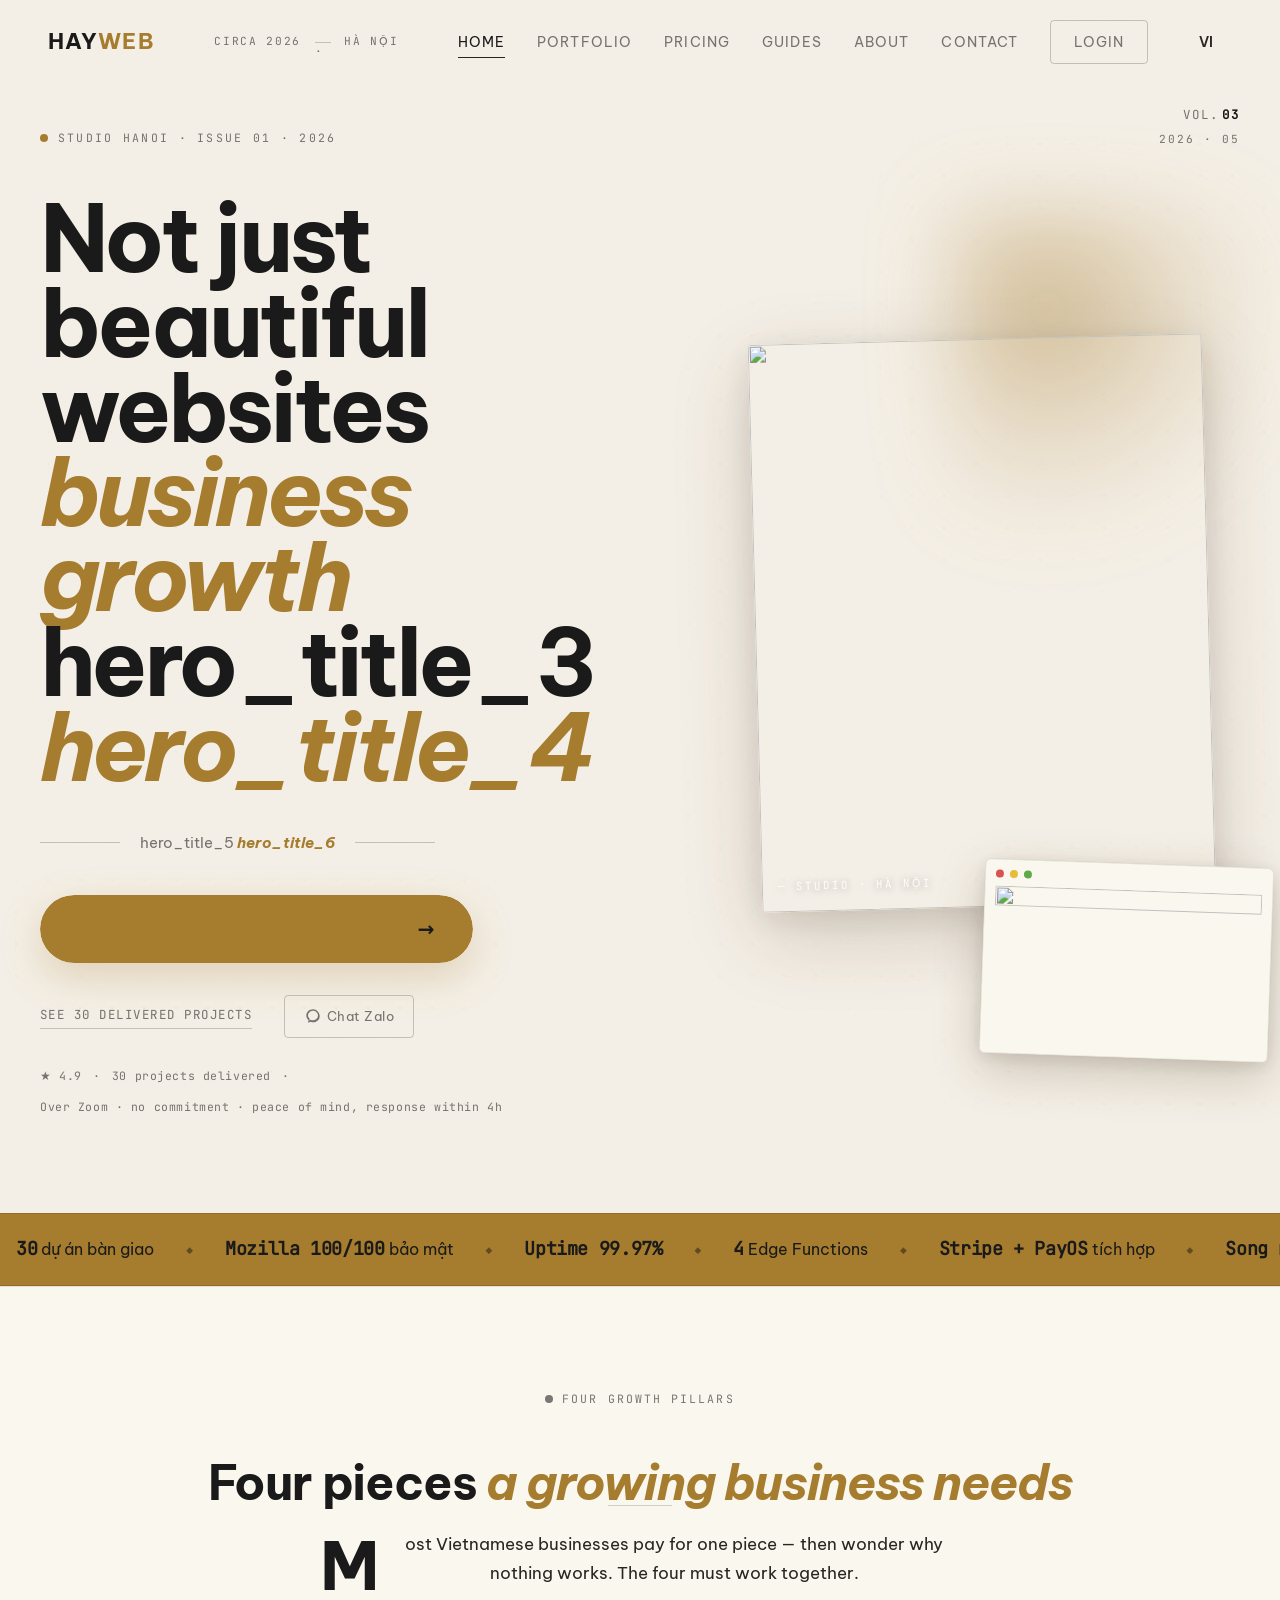
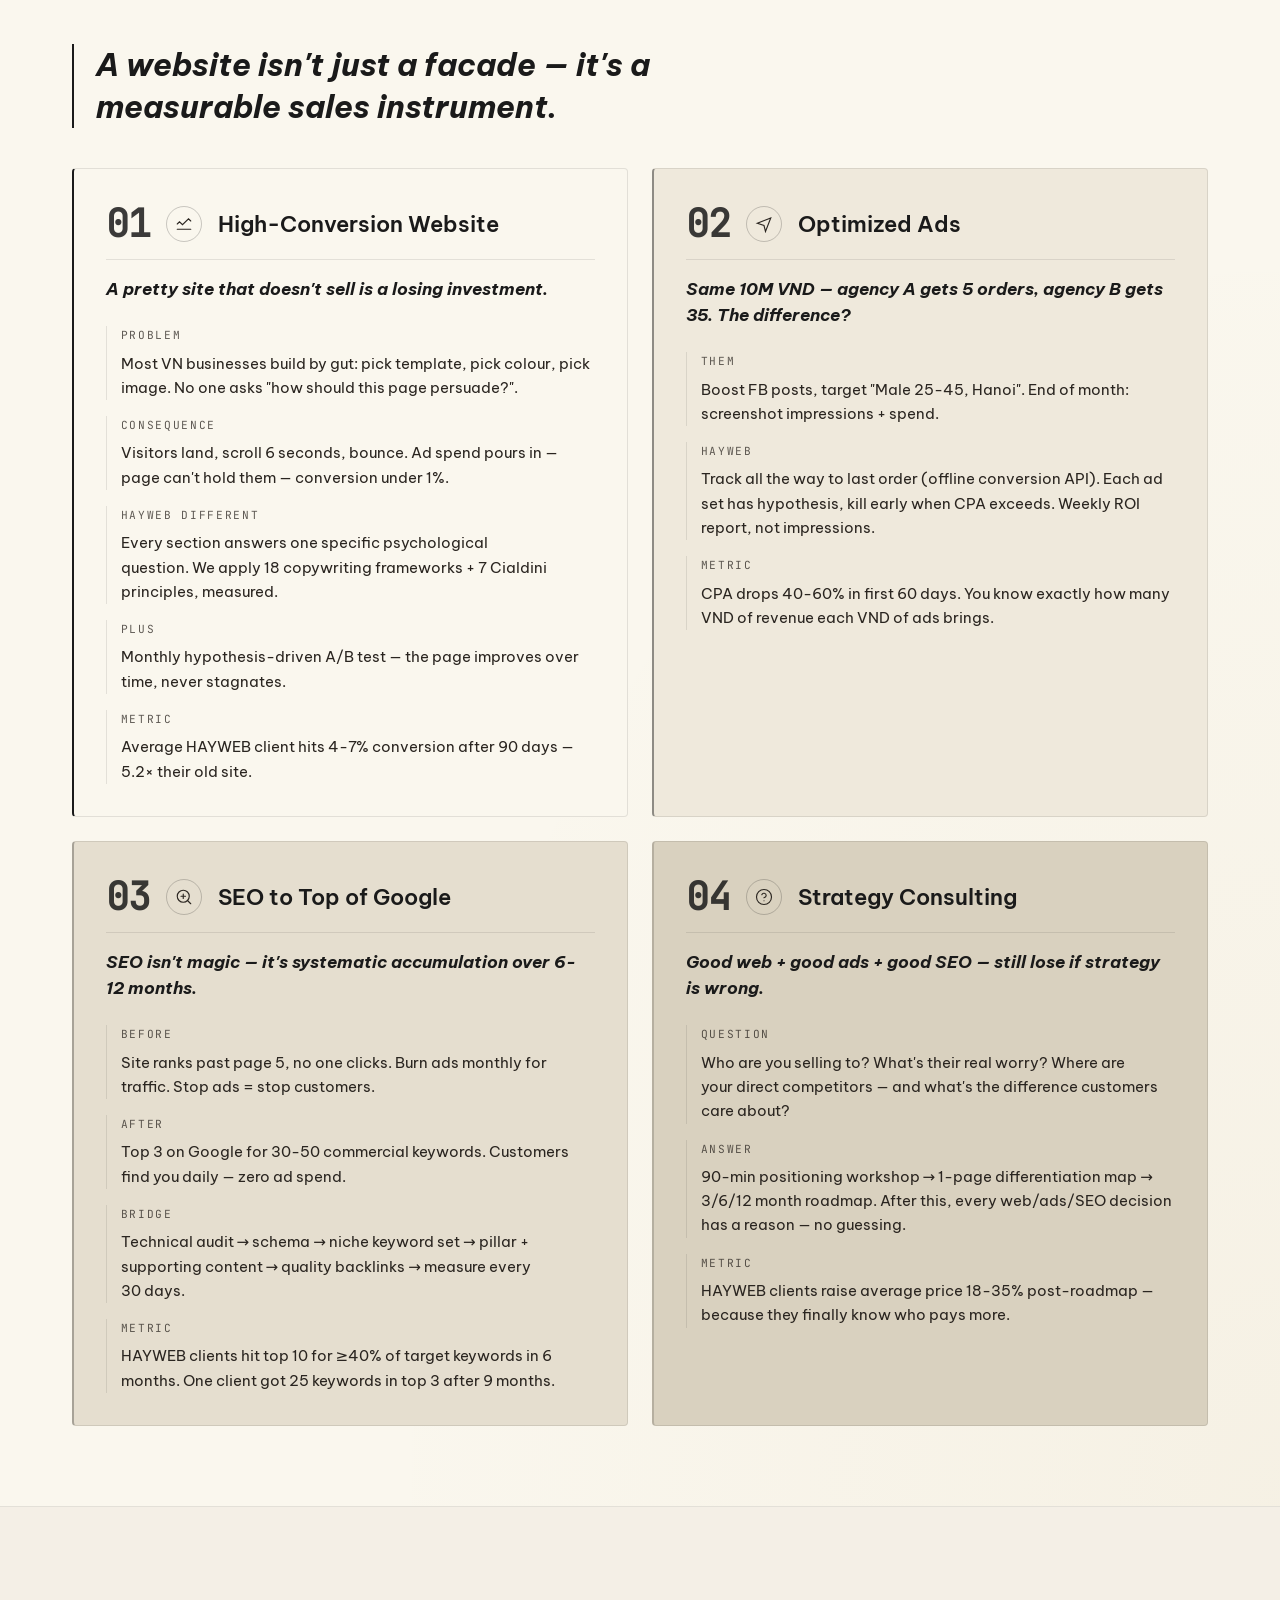
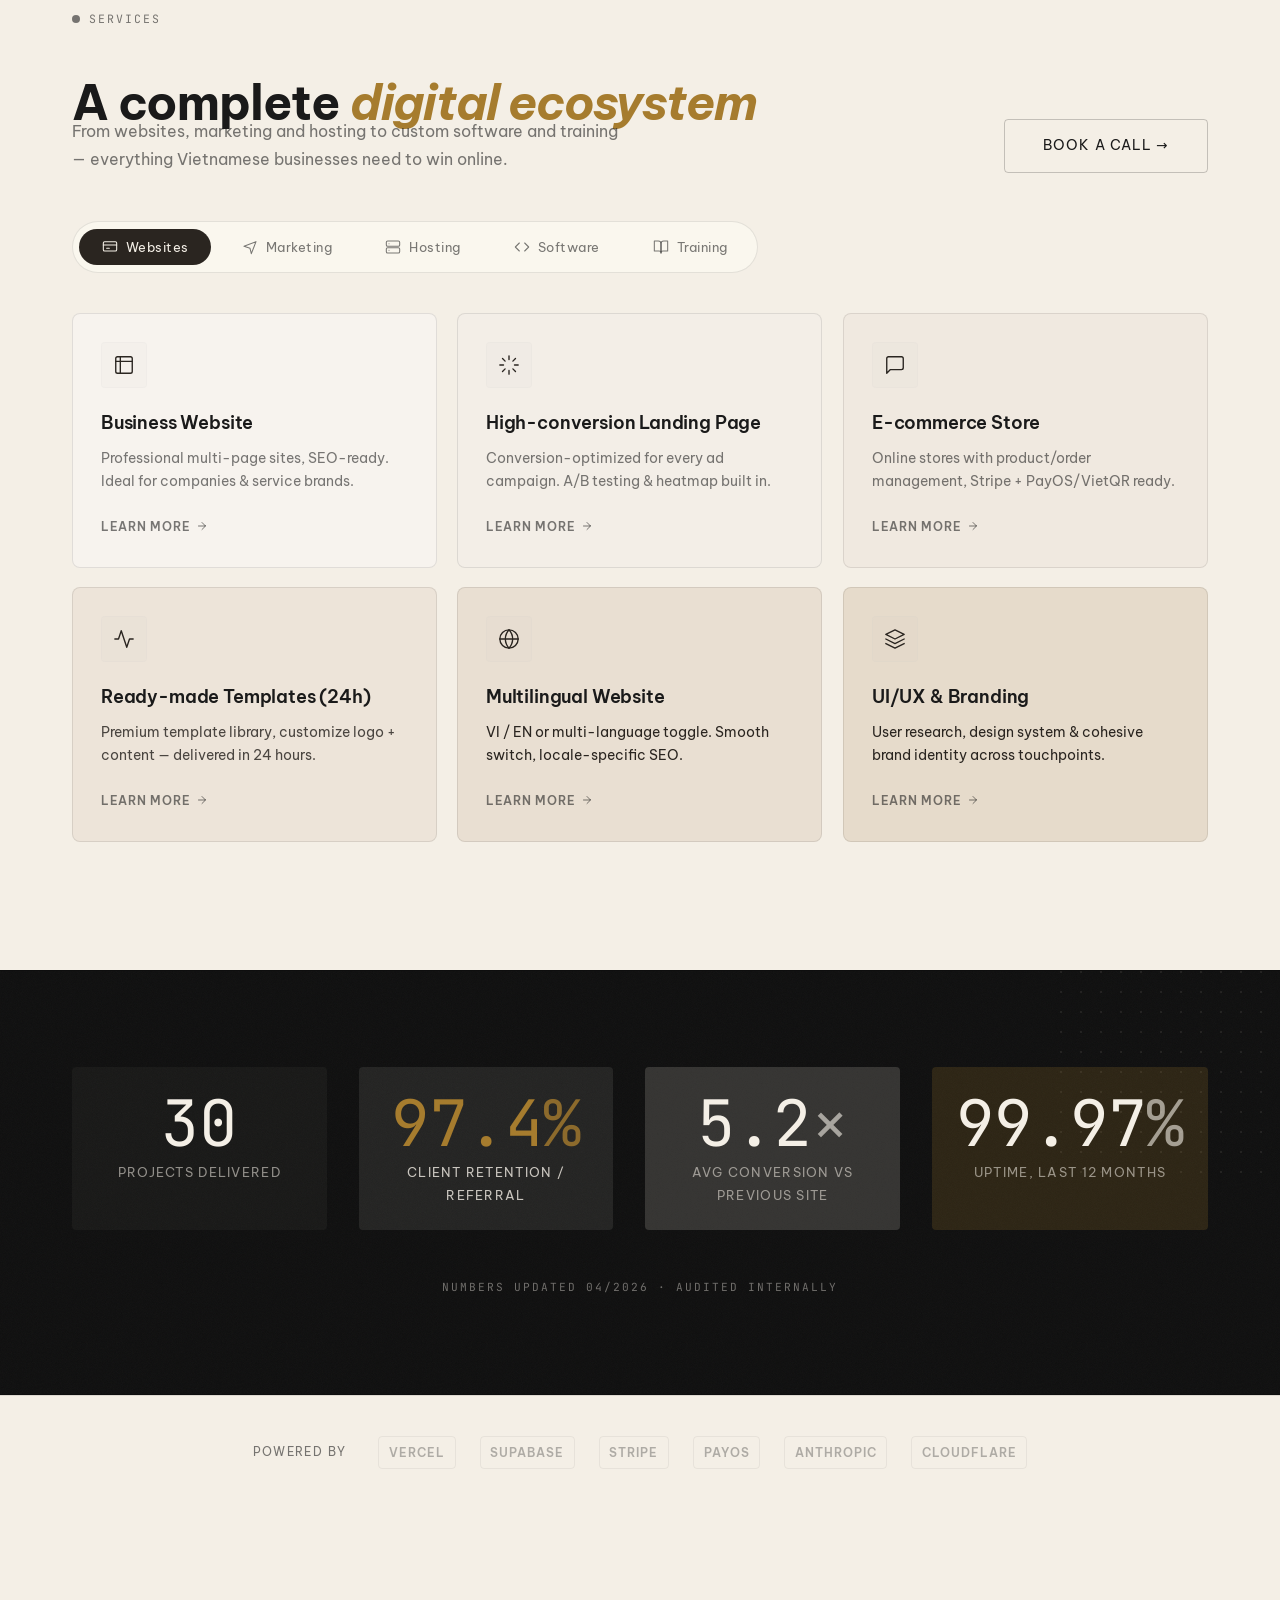
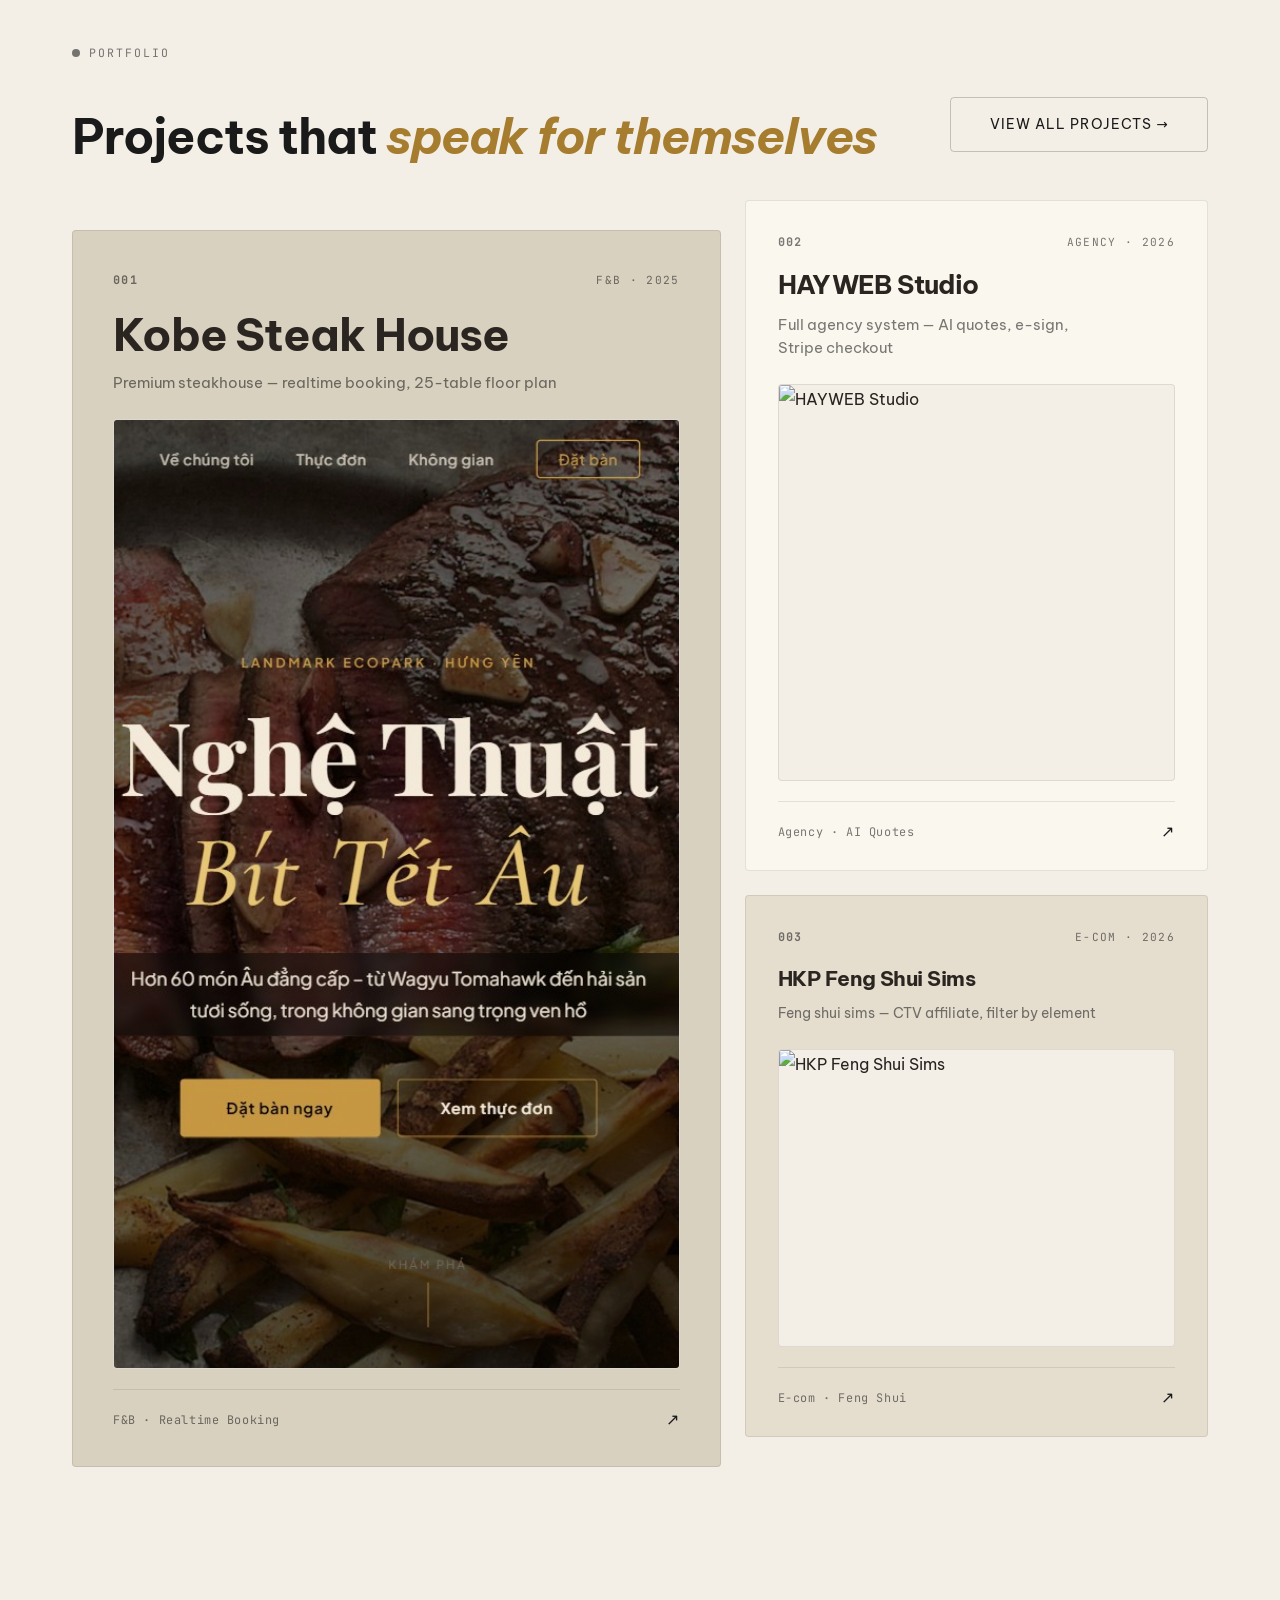
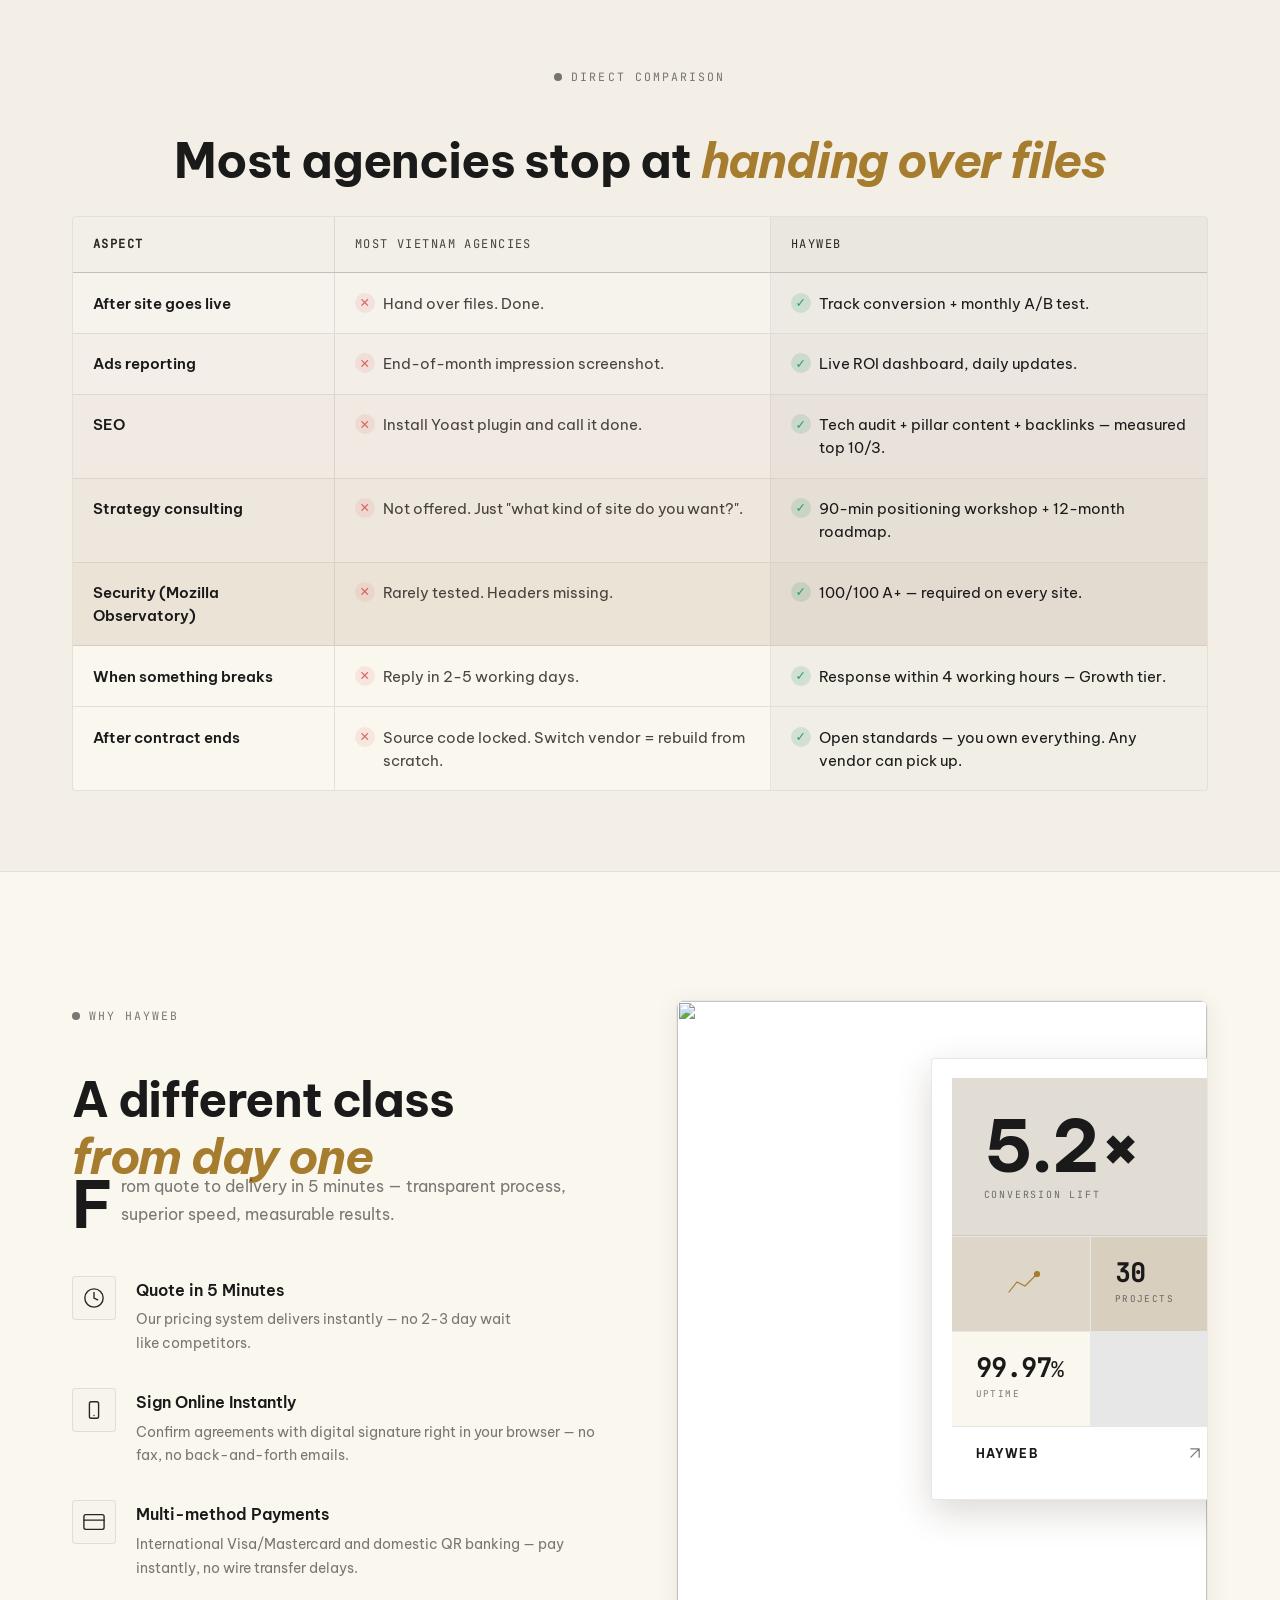
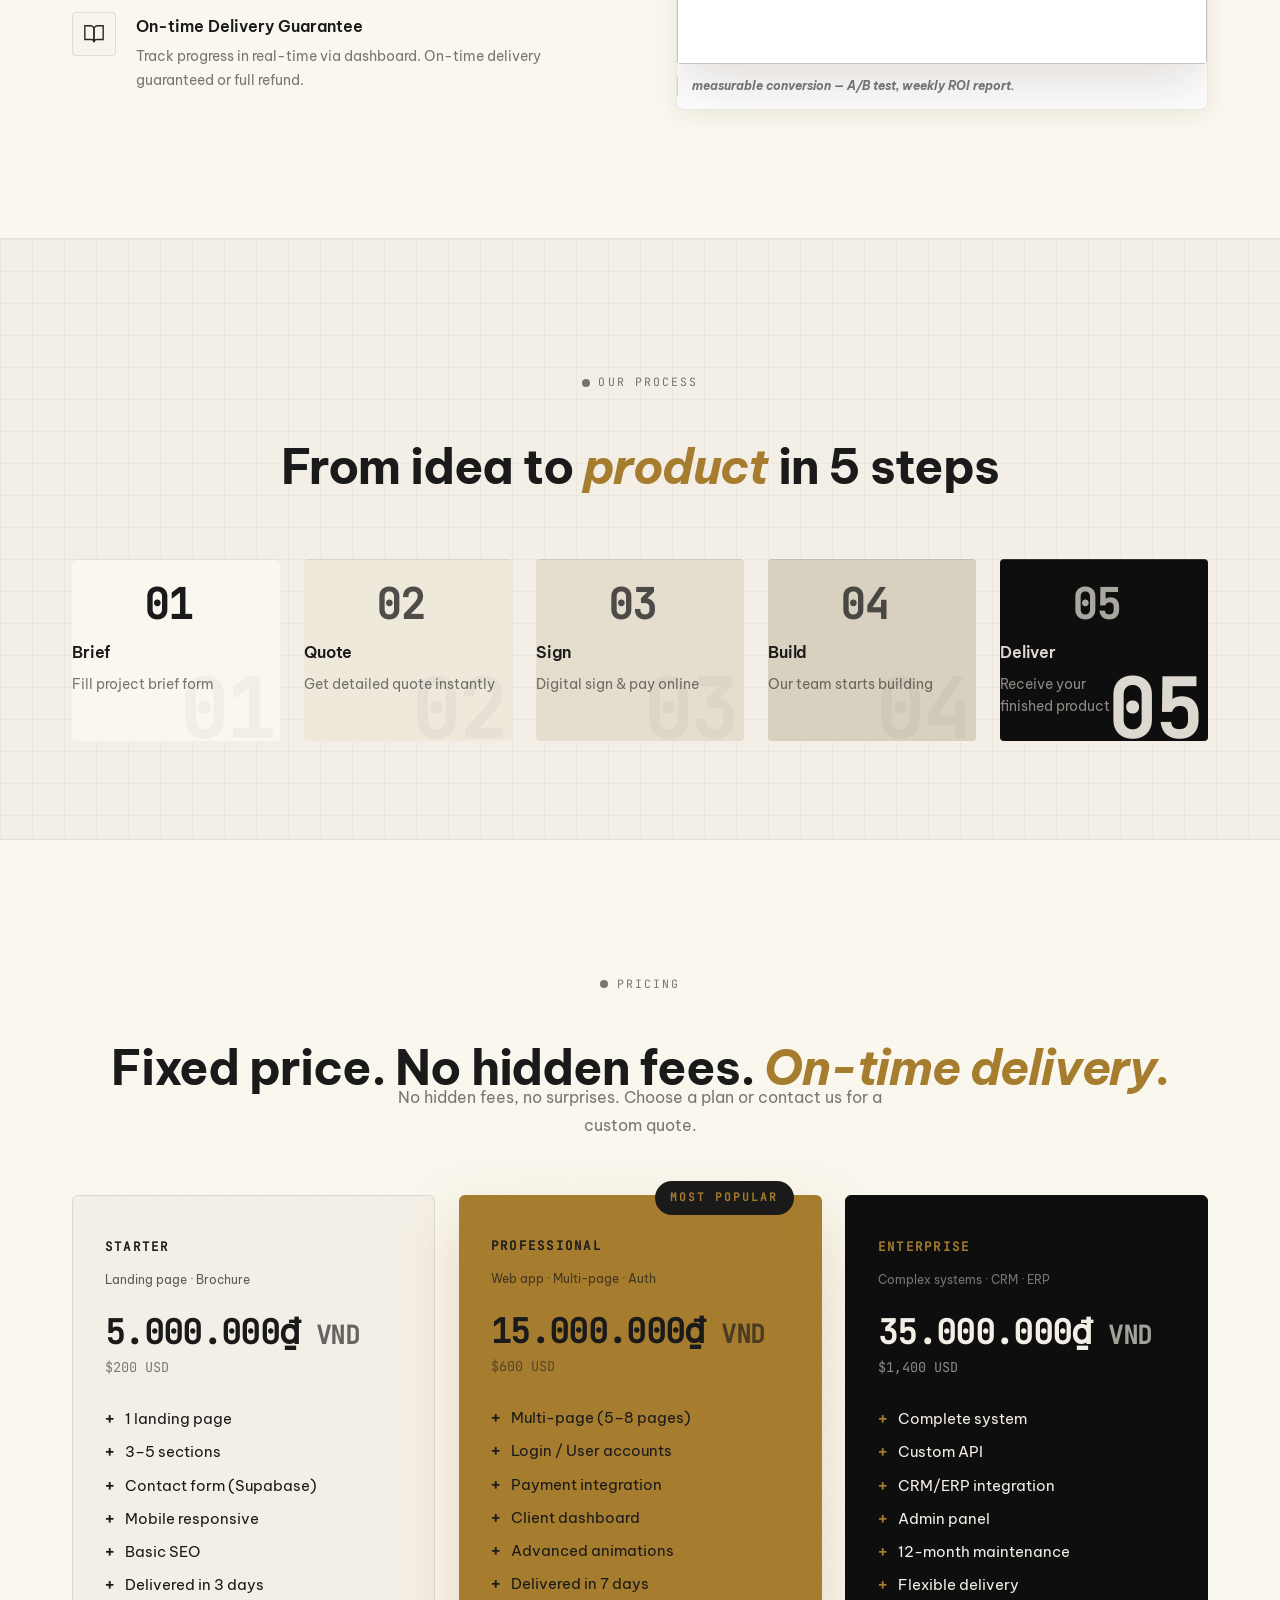
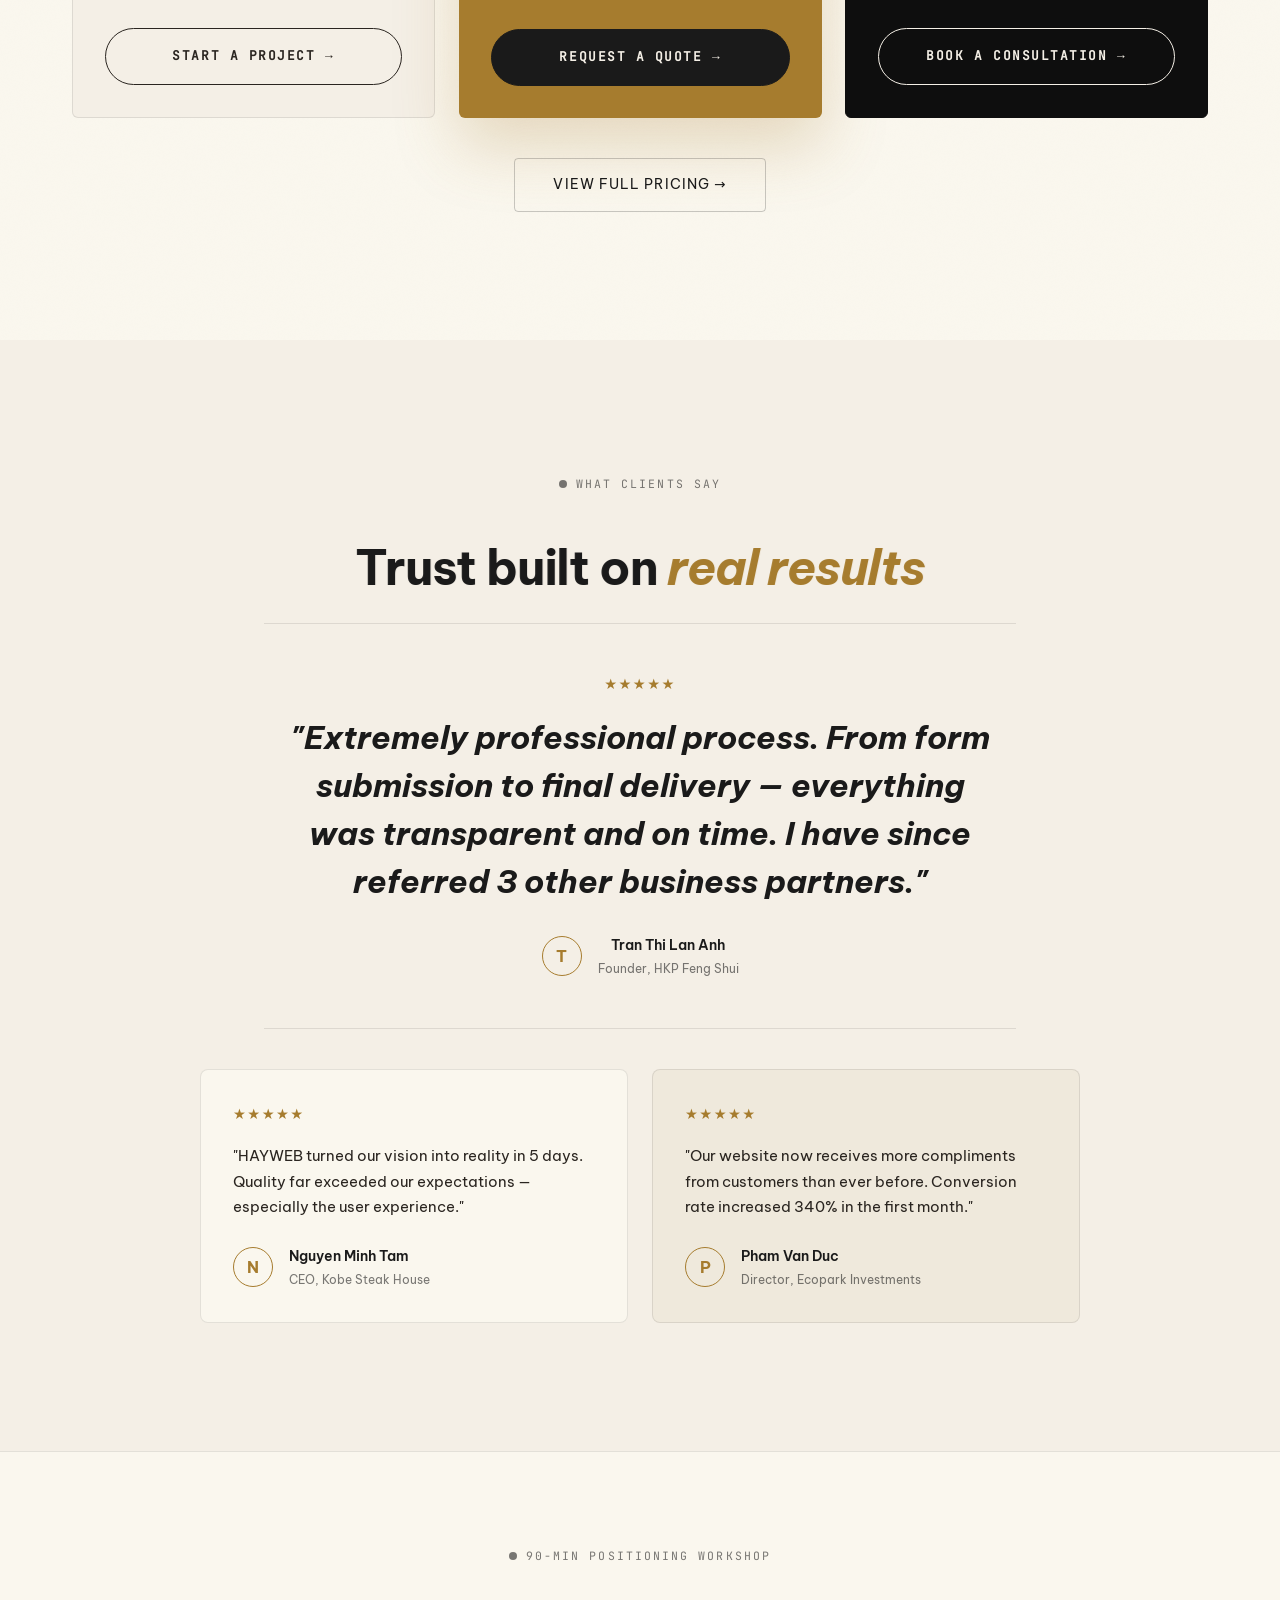
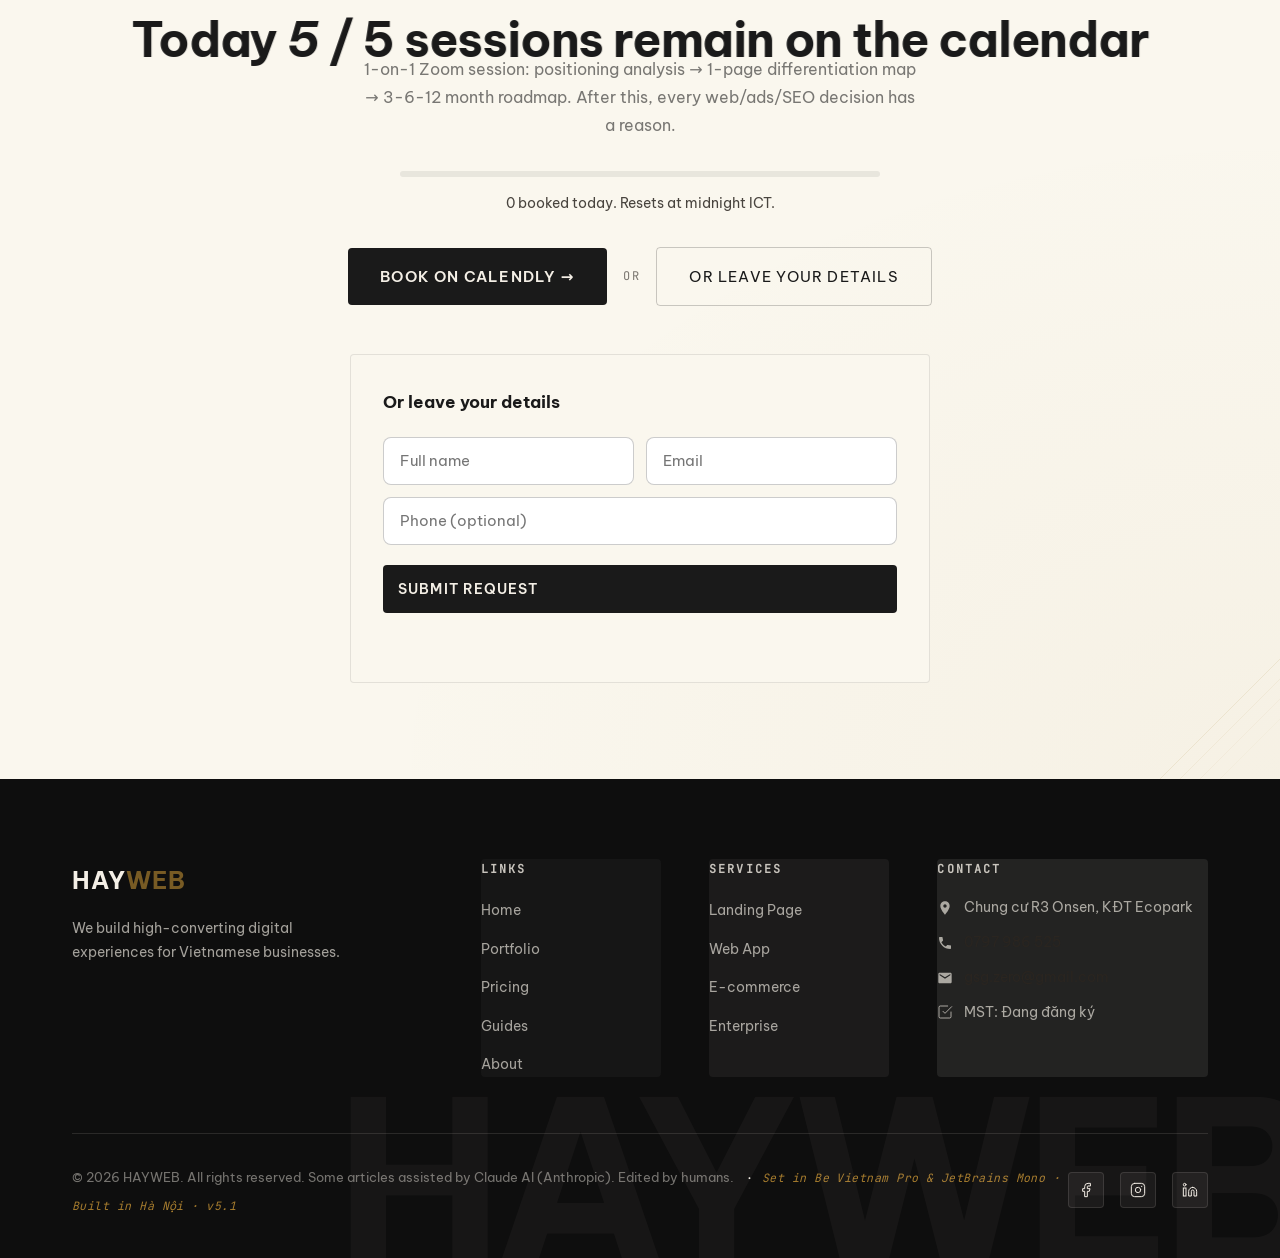
==== commit 74e42ca7: "chore: lưu 2026-04-hayweb archive (đến 2026-07-28) Cập nhật giao diện trang chủ: hero dựng lại 2-cột" ====
--- a/index.html
+++ b/index.html
@@ -3,148 +3,60 @@
 <head>
   <meta charset="UTF-8">
   <meta name="viewport" content="width=device-width, initial-scale=1.0">
-  <meta name="google-site-verification" content="5I9K8jd0pE29wm3hvf7FBNsYsAf1_vEJTSc87kJavno">
   <title>HAYWEB – Thiết kế website chuyên nghiệp tại Hà Nội</title>
   <meta name="description" content="HAYWEB – Thiết kế website cao cấp, chuyên nghiệp. Báo giá trong 5 phút, ký số trực tuyến, thanh toán online. Đẳng cấp khác biệt từ ngày đầu tiên.">
-  <meta property="og:title" content="HAYWEB – Thiết kế website chuyên nghiệp tại Hà Nội">
-  <meta property="og:description" content="HAYWEB – Thiết kế website cao cấp, báo giá 5 phút, ký số trực tuyến, thanh toán online. Đẳng cấp khác biệt từ ngày đầu tiên.">
-  <meta property="og:url" content="https://hayweb.vn/">
+  <meta property="og:title" content="HAYWEB – Thiết kế website chuyên nghiệp">
+  <meta property="og:description" content="Thiết kế không chỉ đẹp. Thiết kế để chinh phục.">
   <meta property="og:type" content="website">
-  <meta property="og:image" content="https://hayweb.vn/images/og-image.jpg">
-  <meta property="og:image:width" content="1200">
-  <meta property="og:image:height" content="630">
-  <meta property="og:image:alt" content="HAYWEB – Studio thiết kế website cao cấp Hà Nội">
-  <meta property="og:locale" content="vi_VN">
-  <meta property="og:site_name" content="HAYWEB">
-  <meta name="twitter:card" content="summary_large_image">
-  <meta name="twitter:title" content="HAYWEB – Thiết kế website chuyên nghiệp tại Hà Nội">
-  <meta name="twitter:description" content="Studio thiết kế website cao cấp. Báo giá 5 phút, ký số online, thanh toán Stripe + PayOS.">
-  <meta name="twitter:image" content="https://hayweb.vn/images/og-image.jpg">
   <link rel="icon" href="/favicon.svg" type="image/svg+xml">
-  <link rel="canonical" href="https://hayweb.vn/">
-  <link rel="preload" href="images/peer-working.webp" as="image" type="image/webp" fetchpriority="high">
-  <link rel="preload" href="fonts/inter-400-latin.woff2" as="font" type="font/woff2" crossorigin>
-  <style>
-    /* CLS prevention — reserve space for JS-rendered sections (page-index.js renderXxx).
-       Numbers tuned via DevTools-measured rendered heights at 360px viewport mobile sim. */
-    #pillars { min-height: 3200px; }
-    #services-panels { min-height: 1100px; }
-    #why-grid { min-height: 850px; }
-    #portfolio-grid { min-height: 1400px; }
-    #testimonial-marquee { min-height: 320px; }
-    #pricing-grid { min-height: 1800px; }
-    @media (min-width: 768px) {
-      #pillars { min-height: 1800px; }
-      #services-panels { min-height: 700px; }
-      #portfolio-grid { min-height: 900px; }
-      #pricing-grid { min-height: 900px; }
-    }
-  </style>
-  <link rel="preload" href="fonts/inter-600-latin.woff2" as="font" type="font/woff2" crossorigin>
-  <link rel="preload" href="fonts/playfair-roman-latin.woff2" as="font" type="font/woff2" crossorigin>
-  <link rel="preload" href="fonts/bvp-400-vi.woff2" as="font" type="font/woff2" crossorigin>
-  <link rel="preload" href="fonts/bvp-700-vi.woff2" as="font" type="font/woff2" crossorigin>
-  <link rel="preload" href="fonts/bvp-700-latin.woff2" as="font" type="font/woff2" crossorigin>
-  <link rel="preload" href="fonts/bvp-700italic-vi.woff2" as="font" type="font/woff2" crossorigin>
-  <link rel="preload" href="fonts/bvp-700italic-latin.woff2" as="font" type="font/woff2" crossorigin>
-<link rel="stylesheet" href="css/style.css"><noscript><link rel="stylesheet" href="css/style.css"></noscript>
-  <script type="application/ld+json">
-  {
-    "@context": "https://schema.org",
-    "@graph": [
-      {
-        "@type": "ProfessionalService",
-        "@id": "https://hayweb.vn/#organization",
-        "name": "HAYWEB",
-        "alternateName": "HAYWEB Studio",
-        "url": "https://hayweb.vn/",
-        "logo": {
-          "@type": "ImageObject",
-          "url": "https://hayweb.vn/favicon.svg",
-          "width": 512,
-          "height": 512
-        },
-        "description": "Studio thiết kế website cao cấp tại Hà Nội. Bốn trụ cột: website chuyển đổi cao, quảng cáo tối ưu, SEO bền vững, chiến lược tăng trưởng cho doanh nghiệp Việt.",
-        "address": {
-          "@type": "PostalAddress",
-          "streetAddress": "Chung cư R3 Onsen, KĐT Ecopark",
-          "addressLocality": "Hà Nội",
-          "addressCountry": "VN"
-        },
-        "contactPoint": {
-          "@type": "ContactPoint",
-          "telephone": "+84-797-986-525",
-          "contactType": "customer service",
-          "areaServed": "VN",
-          "availableLanguage": ["Vietnamese", "English"]
-        },
-        "founder": { "@id": "https://hayweb.vn/about#gialuong" },
-        "knowsAbout": ["Web Design", "SEO", "Digital Marketing", "Conversion Optimization"],
-        "areaServed": { "@type": "Country", "name": "Vietnam" },
-        "sameAs": [
-          "https://zalo.me/0797986525",
-          "https://share.google/uoSstesYqToDOje9V"
-        ]
-      },
-      {
-        "@type": "WebSite",
-        "@id": "https://hayweb.vn/#website",
-        "url": "https://hayweb.vn/",
-        "name": "HAYWEB",
-        "description": "Studio thiết kế website cao cấp tại Hà Nội",
-        "publisher": { "@id": "https://hayweb.vn/#organization" },
-        "inLanguage": ["vi", "en"]
-      },
-      {
-        "@type": "WebPage",
-        "@id": "https://hayweb.vn/#webpage",
-        "url": "https://hayweb.vn/",
-        "name": "HAYWEB – Thiết kế website chuyên nghiệp tại Hà Nội",
-        "description": "HAYWEB – Thiết kế website cao cấp, chuyên nghiệp. Báo giá trong 5 phút, ký số trực tuyến, thanh toán online. Đẳng cấp khác biệt từ ngày đầu tiên.",
-        "isPartOf": { "@id": "https://hayweb.vn/#website" },
-        "about": { "@id": "https://hayweb.vn/#organization" },
-        "inLanguage": "vi"
-      }
-    ]
-  }
-  </script>
+  <link rel="canonical" href="https://hayweb.vercel.app/">
+  <link rel="stylesheet" href="css/style.css">
 </head>
-<body class="home-dark-luxury">
-
-<nav id="nav" role="navigation" aria-label="Main navigation"><a href="/index.html" class="nav-brand" data-prerendered="1">HAY<span>WEB</span></a><div class="nav-meta" aria-hidden="true"><span class="nav-meta-text">CIRCA 2026</span><span class="nav-divider">·</span><span class="nav-meta-text">HÀ NỘI</span></div><nav class="nav-links" id="nav-links"></nav><button class="nav-toggle" id="nav-menu-btn" aria-label="Menu"><svg width="22" height="22" viewBox="0 0 24 24" fill="none" stroke="currentColor" stroke-width="2" stroke-linecap="round"><line x1="3" y1="6" x2="21" y2="6"/><line x1="3" y1="12" x2="21" y2="12"/><line x1="3" y1="18" x2="21" y2="18"/></svg></button></nav>
-
-<main id="main-content">
-
-<!-- HERO — editorial v5.1 dark luxury (asymmetric text-left + velvet art right) -->
-<!-- Pattern: design-004 Dark Editorial Typography, copy-004 Hero Triple Trust Stack -->
-<section class="hero bg-paper-grain" id="home">
-  <div class="hero-bg"></div>
+<body>
+
+<nav id="nav" role="navigation" aria-label="Main navigation"></nav>
+
+<!-- HERO — editorial V-4: 2-column with visual stack on right (asymmetric, image-rich) -->
+<section class="hero hero-2col" id="home">
+  <div class="hero-credits" aria-hidden="true">
+    <span class="vol">VOL.<strong>03</strong></span>
+    <span class="date">2026 · 05</span>
+  </div>
+
   <div class="hero-content">
-    <div class="hero-text">
-      <div class="hero-eyebrow" id="hero-eyebrow" data-motion="hero-eyebrow"></div>
-      <!-- data-split-text REMOVED per effects-plan.md §5: hero H1 uses custom GSAP multi-line
-           slide animation (page-index.js PATTERN 1) — split-text-reveal would conflict. -->
-      <h1 class="hero-title" id="hero-title" data-motion="hero-reveal" data-lang="vi"><span class="line-1">Ở đây không chỉ có web đẹp</span><span class="line-2">Mà còn <span class="hero-highlight"><em>phát triển kinh doanh</em></span> của bạn</span></h1>
-      <p class="hero-subtitle" id="hero-sub" data-motion="hero-sub"></p>
-      <div class="hero-benefits" id="hero-benefits" data-motion="hero-benefits"></div>
-      <div class="hero-actions" id="hero-actions" data-motion="hero-ctas">
-        <!-- Primary CTA — data-magnetic hook for motion-director Phase 3.2.5 -->
-      </div>
-    </div>
-
-    <!-- Hero right column — Day 12 swap: peer-working portrait (founder authority narrative)
-         per peer Câu 2 directive. Replaces hero-pocket-compass (color mismatch với dark-luxury palette).
-         peer-skyline atmospheric BG layer added via .hero::before (Day 12 L4b). -->
-    <div class="hero-visual hero-visual-editorial" data-motion="hero-art">
-      <figure class="hero-product-figure" style="background:#1a1a1a">
-        <picture>
-          <source type="image/webp" srcset="images/peer-working.webp">
-          <img src="images/peer-working.webp" alt="Đông Nguyên — founder HAYWEB làm việc trên MacBook trong studio Hà Nội" loading="eager" fetchpriority="high" decoding="async" width="1600" height="900">
-        </picture>
-      </figure>
-      <span class="hero-visual-caption" id="hero-visual-caption" hidden></span>
-    </div>
-  </div>
+    <div class="hero-eyebrow" id="hero-eyebrow">
+      <span class="dot" aria-hidden="true"></span>
+    </div>
+
+    <h1 class="hero-title" id="hero-title"></h1>
+
+    <div class="hero-resolve" id="hero-resolve"></div>
+
+    <div class="hero-cta-row" id="hero-cta-row"></div>
+
+    <div class="hero-meta" id="hero-meta"></div>
+  </div>
+
+  <!-- Visual stack: layered photos + abstract gradient blob (PASS 10, 2026-05-04) -->
+  <aside class="hero-visual fade-up" aria-hidden="true">
+    <div class="hero-visual-blob"></div>
+    <figure class="hero-visual-main">
+      <img src="https://images.unsplash.com/photo-1486312338219-ce68d2c6f44d?w=1200&q=80&auto=format&fit=crop"
+           alt=""
+           loading="eager" fetchpriority="high"
+           width="1200" height="900">
+      <figcaption class="hero-visual-tag">— Studio · Hà Nội</figcaption>
+    </figure>
+    <figure class="hero-visual-mock">
+      <div class="hero-mock-frame">
+        <div class="hero-mock-dots"><span></span><span></span><span></span></div>
+        <img src="https://images.unsplash.com/photo-1559028012-481c04fa702d?w=800&q=80&auto=format&fit=crop"
+             alt=""
+             loading="lazy"
+             width="800" height="500">
+      </div>
+    </figure>
+  </aside>
 </section>
 
 <!-- MARQUEE PROOF STRIP — gold band, 7 verified stats, 64s loop (content-output-2026-05-03 §marquee) -->
@@ -152,11 +64,11 @@
   <div class="marquee-track">
     <!-- Content duplicated once for seamless infinite loop (translateX(-50%) technique) -->
     <div class="marquee-content">
-      <span class="marquee-stat"><strong>Lighthouse mobile ≥90</strong> hiệu năng</span>
+      <span class="marquee-stat"><strong>30</strong> dự án bàn giao</span>
       <span class="marquee-dot">◆</span>
       <span class="marquee-stat"><strong>Mozilla 100/100</strong> bảo mật</span>
       <span class="marquee-dot">◆</span>
-      <span class="marquee-stat"><strong>LCP &lt;2.0s</strong> Core Web Vitals</span>
+      <span class="marquee-stat"><strong>Uptime 99.97%</strong></span>
       <span class="marquee-dot">◆</span>
       <span class="marquee-stat"><strong>4</strong> Edge Functions</span>
       <span class="marquee-dot">◆</span>
@@ -169,11 +81,11 @@
     </div>
     <!-- Duplicate for loop -->
     <div class="marquee-content" aria-hidden="true">
-      <span class="marquee-stat"><strong>Lighthouse mobile ≥90</strong> hiệu năng</span>
+      <span class="marquee-stat"><strong>30</strong> dự án bàn giao</span>
       <span class="marquee-dot">◆</span>
       <span class="marquee-stat"><strong>Mozilla 100/100</strong> bảo mật</span>
       <span class="marquee-dot">◆</span>
-      <span class="marquee-stat"><strong>LCP &lt;2.0s</strong> Core Web Vitals</span>
+      <span class="marquee-stat"><strong>Uptime 99.97%</strong></span>
       <span class="marquee-dot">◆</span>
       <span class="marquee-stat"><strong>4</strong> Edge Functions</span>
       <span class="marquee-dot">◆</span>
@@ -188,22 +100,19 @@
 </div>
 
 <!-- 4 PILLARS — editorial: drop-cap intro + numbered XL cards -->
-<!-- Pattern: code-009 GSAP Horizontal Pin Scroll; ascending tone card 1→4 -->
 <section id="pillars" class="pillars-section bg-warm-corner">
   <div class="container">
     <div class="text-center" style="margin-bottom:3.5rem">
       <div class="section-label fade-up" style="justify-content:center" id="pillars-label"></div>
-      <h2 class="section-title fade-up" id="pillars-title" data-split-text></h2>
+      <h2 class="section-title fade-up" id="pillars-title"></h2>
       <hr class="rule-line rule-center fade-up" aria-hidden="true">
       <p class="pillars-intro-prose fade-up drop-cap" id="pillars-desc"></p>
     </div>
-    <!-- data-tilt on pillar cards applied by JS renderPillars() via card class -->
     <div class="pillars-grid" id="pillars-grid"></div>
   </div>
 </section>
 
 <!-- SERVICES (TABS) -->
-<!-- Pattern: design-006 Editorial Mono Kicker; ascending dark panels -->
 <section id="services" style="padding-top:6rem">
   <div class="container">
     <div style="display:flex;align-items:flex-end;justify-content:space-between;margin-bottom:3rem;gap:2rem;flex-wrap:wrap">
@@ -220,11 +129,8 @@
 </section>
 
 <!-- STATS — editorial shock-contrast dark section (1 dark instance per page = pacing rhythm) -->
-<!-- Pattern: code-001 Stats Counter easeOutCubic; Mode B marble zone atmospheric (images-curated.md Image 4) -->
-<!-- data-nav-dark: signals nav-dark IntersectionObserver to invert nav when overlapping -->
-<section class="stats-section stats-dark bg-film-grain" data-nav-dark>
+<section class="stats-section stats-dark bg-film-grain">
   <!-- Decorative dot grid — Task 4 Pass 7 -->
-  <!-- data-scramble on stat numbers: injected by renderPage() → stats.map() in page-index.js -->
   <svg class="stats-dot-grid" aria-hidden="true" xmlns="http://www.w3.org/2000/svg" width="240" height="240" viewBox="0 0 240 240">
     <defs><pattern id="dots" x="0" y="0" width="20" height="20" patternUnits="userSpaceOnUse"><circle cx="1" cy="1" r="1" fill="rgba(244,239,230,0.12)"/></pattern></defs>
     <rect width="240" height="240" fill="url(#dots)"/>
@@ -236,16 +142,14 @@
 </section>
 
 <!-- TECH PARTNERS -->
-<!-- Pattern: tech-001 Logo Wall -->
-<section class="partners-section" style="border-top:1px solid var(--border);padding:2.5rem 0">
+<section style="border-top:1px solid var(--border);padding:2.5rem 0">
   <div class="container">
     <div class="partners-bar" id="partners-bar" aria-label="Technology partners"></div>
   </div>
 </section>
 
-<!-- PORTFOLIO PREVIEW — LIGHT RELIEF section (bg stays ivory per visual-concept §3 section rotation) -->
-<!-- Pattern: design-007 Asymmetric Portfolio Grid, code-002 3D Tilt -->
-<section class="section-light-relief portfolio-section-wrapper">
+<!-- PORTFOLIO PREVIEW -->
+<section>
   <div class="container">
     <div style="display:flex;align-items:flex-end;justify-content:space-between;margin-bottom:3rem;flex-wrap:wrap;gap:1.5rem">
       <div>
@@ -259,22 +163,18 @@
 </section>
 
 <!-- COMPARISON — direct contrast pattern -->
-<!-- NEW CTA: "Bắt đầu dự án ngay →" added per content-output §3 + architecture §4 -->
-<section id="comparison" class="comparison-section" data-nav-dark>
+<section id="comparison" class="comparison-section">
   <div class="container">
     <div class="text-center" style="margin-bottom:3.5rem">
       <div class="section-label fade-up" style="justify-content:center" id="cmp-label"></div>
       <h2 class="section-title fade-up" id="cmp-title"></h2>
     </div>
     <div class="comparison-table fade-up" id="comparison-table" role="table" aria-label="So sánh HAYWEB và đa số agency"></div>
-    <!-- Comparison CTA — new per content-output.md §3; rendered by renderComparison() in page-index.js -->
-    <div class="comparison-cta-row fade-up" id="comparison-cta-row"></div>
-  </div>
-</section>
-
-<!-- WHY US — editorial spread (50/50 with editorial art + side caption) — LIGHT RELIEF -->
-<!-- Pattern: design-005 Browser Mockup CSS (ADAPT); section-light-relief per visual-concept §3 -->
-<section class="why-section-light" style="background:var(--surface);border-top:1px solid var(--border);border-bottom:1px solid var(--border)">
+  </div>
+</section>
+
+<!-- WHY US — editorial spread (50/50 with real screenshot + side caption) -->
+<section style="background:var(--surface);border-top:1px solid var(--border);border-bottom:1px solid var(--border)">
   <div class="container">
     <div class="why-grid why-editorial-spread">
       <div>
@@ -283,31 +183,50 @@
         <p class="section-desc fade-up drop-cap" style="margin-bottom:3rem" id="why-desc"></p>
         <div class="why-items fade-up" id="why-items"></div>
       </div>
-      <!-- Why-Us right column — v5.1 revision: design-craft image (images-curated-v2.md v2-2) -->
-      <!-- D2: Replaces CSS data-art instrument panel per peer revision. Stats preserved as .why-stats-strip. -->
-      <aside class="why-visual fade-up">
-        <figure class="why-section-figure">
-          <img src="images/kobe-steak-hero.jpeg" alt="Trang chủ Kobe Steak House — dự án website nhà hàng cao cấp HAYWEB đã thiết kế và bàn giao" loading="lazy" width="1600" height="1000">
-          <figcaption class="why-figure-caption">
-            <span>Kobe Steak House · Hà Nội · 2025</span>
-          </figcaption>
+      <!-- PASS 10: editorial photo + floating stat overlay (real image base, composition floats on top) -->
+      <aside class="why-visual why-visual-photo fade-up" aria-hidden="true">
+        <figure class="why-photo">
+          <img src="https://images.unsplash.com/photo-1581291518857-4e27b48ff24e?w=1000&q=80&auto=format&fit=crop"
+               alt=""
+               loading="lazy"
+               width="1000" height="1200">
         </figure>
-        <!-- D2 CRITICAL: preserve load-bearing stats as compact strip below image -->
-        <dl class="why-stats-strip">
-          <div><dt>Conversion lift</dt><dd>5.2×</dd></div>
-          <div><dt>Projects shipped</dt><dd>30</dd></div>
-          <div><dt>Uptime</dt><dd>100/100</dd></div>
-        </dl>
+        <div class="why-art-composition why-art-floating">
+          <div class="why-art-grid">
+            <div class="why-art-cell why-art-cell--large">
+              <span class="why-art-stat">5.2<em>×</em></span>
+              <span class="why-art-label">conversion lift</span>
+            </div>
+            <div class="why-art-cell why-art-cell--accent">
+              <svg viewBox="0 0 40 40" fill="none" stroke="currentColor" stroke-width="1.2" stroke-linecap="round">
+                <path d="M8 28 L16 18 L24 22 L36 10"/>
+                <circle cx="36" cy="10" r="2.5" fill="currentColor"/>
+              </svg>
+            </div>
+            <div class="why-art-cell">
+              <span class="why-art-mono">30</span>
+              <span class="why-art-sub">projects</span>
+            </div>
+            <div class="why-art-cell">
+              <span class="why-art-mono">99.97<small>%</small></span>
+              <span class="why-art-sub">uptime</span>
+            </div>
+          </div>
+          <div class="why-art-bottom">
+            <span class="why-art-wordmark">HAYWEB</span>
+            <svg viewBox="0 0 24 24" fill="none" stroke="currentColor" stroke-width="1.5" stroke-linecap="round" width="20" height="20">
+              <path d="M7 17L17 7M17 7H7M17 7v10"/>
+            </svg>
+          </div>
+        </div>
         <span class="side-caption" id="why-side-caption"></span>
       </aside>
     </div>
   </div>
 </section>
 
-<!-- PROCESS — gold blueprint grid + ascending circle tones (5 steps) -->
-<!-- Pattern: code-005 Blueprint Grid; Mode B marble zone atmospheric (images-curated.md Image 4) -->
-<!-- data-nav-dark: nav inversion when process section overlaps nav -->
-<section class="bg-blueprint-grid" data-nav-dark>
+<!-- PROCESS -->
+<section class="bg-blueprint-grid">
   <div class="container">
     <div class="text-center" style="margin-bottom:4rem">
       <div class="section-label fade-up" style="justify-content:center" id="proc-label"></div>
@@ -317,10 +236,8 @@
   </div>
 </section>
 
-<!-- PRICING PREVIEW — dark surface + ascending tier tone (Essential→Pro→Enterprise) -->
-<!-- Pattern: design-003 3-Tier Pricing Visual Decoy; ascending tone -->
-<!-- data-tilt on tier cards applied by JS renderPricing() via .tilt class -->
-<section class="pricing-section-dark bg-paper-grain" style="background:var(--surface);border-top:1px solid var(--border);--grain-opacity:0.03" data-nav-dark>
+<!-- PRICING PREVIEW -->
+<section class="bg-paper-grain" style="background:var(--surface);border-top:1px solid var(--border);--grain-opacity:0.03">
   <div class="container">
     <div class="text-center" style="margin-bottom:3.5rem">
       <div class="section-label fade-up" style="justify-content:center" id="price-label"></div>
@@ -334,14 +251,12 @@
   </div>
 </section>
 
-<!-- TESTIMONIALS — editorial pull-quote (1 elevated + 2 standard) — dark ink + marble zone -->
-<!-- Pattern: design-008 Pull-Quote Testimonial Elevated; Mode B marble zone atmospheric (images-curated.md Image 4) -->
-<!-- data-nav-dark: nav inversion; testimonials-section-dark: marble atmospheric CSS scoped here -->
-<section class="testimonials-section-dark" data-nav-dark>
+<!-- TESTIMONIALS — editorial pull-quote (1 elevated + 2 standard) -->
+<section>
   <div class="container">
     <div class="text-center" style="margin-bottom:3.5rem">
       <div class="section-label fade-up" style="justify-content:center" id="testi-label"></div>
-      <h2 class="section-title fade-up" id="testi-title" data-split-text></h2>
+      <h2 class="section-title fade-up" id="testi-title"></h2>
     </div>
     <div class="testimonials-grid testimonials-editorial" id="testimonials-grid"></div>
     <div class="testimonials-secondary-grid" id="testimonials-secondary"></div>
@@ -349,9 +264,7 @@
 </section>
 
 <!-- SCARCITY CTA BAND — real daily slot count from Supabase -->
-<!-- Pattern: code-006 Honeypot anti-bot; Mode B brass guilloché atmospheric (images-curated.md Image 5) -->
-<!-- data-nav-dark: nav inversion on final dark terminal section -->
-<section class="cta-band scarcity-band bg-warm-corner" id="scarcity" data-nav-dark>
+<section class="cta-band scarcity-band bg-warm-corner" id="scarcity">
   <!-- Decorative corner line pattern — Task 4 Pass 7 -->
   <svg class="scarcity-deco" aria-hidden="true" xmlns="http://www.w3.org/2000/svg" width="120" height="120" viewBox="0 0 120 120">
     <line x1="0" y1="120" x2="120" y2="0" stroke="rgba(166,124,46,0.12)" stroke-width="1"/>
@@ -361,7 +274,7 @@
   </svg>
   <div class="container">
     <div class="section-label fade-up" style="justify-content:center" id="sc-label"></div>
-    <h2 class="section-title fade-up" id="sc-title" data-split-text></h2>
+    <h2 class="section-title fade-up" id="sc-title"></h2>
     <p class="section-desc fade-up" style="margin:0 auto 2rem" id="sc-desc"></p>
 
     <div class="scarcity-counter fade-up" id="sc-counter" aria-live="polite">
@@ -375,41 +288,55 @@
       <h3 id="sc-form-title"></h3>
       <p id="sc-form-desc"></p>
       <div class="scarcity-form-grid">
-        <input type="text" id="sc-name" required maxlength="200" autocomplete="name">
+        <input type="text"  id="sc-name"  required maxlength="200" autocomplete="name">
         <input type="email" id="sc-email" required maxlength="200" autocomplete="email">
-        <input type="tel" id="sc-phone" maxlength="40" autocomplete="tel">
+        <input type="tel"   id="sc-phone"          maxlength="40"  autocomplete="tel">
       </div>
       <!-- honeypot — hidden anti-bot field (code-006 pattern) -->
       <div aria-hidden="true" style="position:absolute;left:-9999px;top:-9999px;width:1px;height:1px;overflow:hidden;">
         <label for="sc-website">Website</label>
         <input type="text" id="sc-website" name="website" tabindex="-1" autocomplete="off">
       </div>
-      <button type="submit" class="btn-primary" id="sc-submit" data-magnetic></button>
+      <button type="submit" class="btn-primary" id="sc-submit"></button>
       <p class="scarcity-form-status" id="sc-status" role="status"></p>
     </form>
   </div>
 </section>
 
-</main>
-
 <footer id="footer" role="contentinfo"></footer>
+
+<!-- MOBILE STICKY BOTTOM CTA BAR — visible mobile only (@max-width:768px)
+     VN conversion pattern: Click-to-Zalo mandatory for 70% mobile traffic (CLAUDE.md CTA Rules) -->
+<div class="mobile-sticky-cta" id="mobile-sticky-cta" role="complementary" aria-label="Quick contact">
+  <a href="https://calendly.com/gsg-zero/30min" target="_blank" rel="noopener"
+     class="mobile-sticky-cta__btn mobile-sticky-cta__btn--primary">
+    Đặt tư vấn
+  </a>
+  <a href="https://zalo.me/0797986525" target="_blank" rel="noopener"
+     class="mobile-sticky-cta__btn mobile-sticky-cta__btn--zalo" aria-label="Chat Zalo HAYWEB">
+    <svg width="18" height="18" viewBox="0 0 24 24" fill="currentColor" aria-hidden="true"><path d="M12 2C6.477 2 2 6.149 2 11.25c0 2.822 1.298 5.35 3.354 7.1L4.5 22l3.75-1.5C9.6 21.15 10.785 21.5 12 21.5c5.523 0 10-4.149 10-9.25S17.523 2 12 2zm0 16.5c-1.1 0-2.16-.22-3.13-.63l-.22-.1-2.3.92.74-2.22-.17-.24C5.47 14.89 4.5 13.14 4.5 11.25 4.5 7.25 7.86 4 12 4s7.5 3.25 7.5 7.25-3.36 7.25-7.5 7.25z"/></svg>
+    Chat Zalo
+  </a>
+</div>
 
 <!-- Custom cursor pill — activates on data-cursor elements (folio cards) -->
 <div class="cursor-pill" id="cursor" aria-hidden="true"><span>VIEW →</span></div>
 
+<script src="js/supabase.min.js"></script>
 <script src="js/config.js"></script>
-<!-- Tier detect — sets window.__deviceTier + <html>.tier-{level}; must run before GSAP effects -->
-<script defer src="js/tier-detect.js"></script>
-<!-- Page logic — eager: renders all sections + cursor pill + 3D tilt (no GSAP dependency) -->
-<script defer src="js/page-index.js"></script>
-<!-- GSAP lazy-loader (Day 8 perf v3): defers ~131KB GSAP+plugins+effects-motion to idleCallback
-     or 1500ms timeout (whichever first), with first-interaction safety net. Sequencing:
-     gsap → scrolltrigger → SplitText → effects-motion → re-run window.initStrongScrollAnimations -->
-<script defer src="js/gsap-loader.js"></script>
-
-<!-- Analytics & Tracking (all self-hosted per CSP rules) -->
-<!-- GA4 G-QGCT87D43F | Clarity wjwi5fs4rg -->
+<!-- GSAP + ScrollTrigger — self-hosted, load before page-index.js (CSP: script-src 'self') -->
+<script src="js/gsap.min.js"></script>
+<script src="js/gsap-scrolltrigger.min.js"></script>
+<script src="js/page-index.js"></script>
+
+<!-- Analytics & Tracking (self-hosted per CSP rules) -->
+<!-- TODO: Download gtag.js → save to js/gtag.js
+     Get from: analytics.google.com → Admin → Data Streams → Web → Tag Instructions
+     Then update GA4_ID in js/analytics.js -->
+<script defer src="js/analytics.js"></script>
+<!-- TODO: After getting Clarity project ID, uncomment below:
+<script defer src="js/clarity-setup.js"></script>
+-->
 <script defer src="js/web-vitals.js"></script>
-<script defer src="js/analytics-loader.js"></script>
 </body>
 </html>
--- a/css/style.css
+++ b/css/style.css
@@ -1,6 +1,3314 @@
-@font-face{font-family:'Be Vietnam Pro';font-style:normal;font-weight:300;font-display:swap;src:url('../fonts/bvp-300-vi.woff2') format('woff2');unicode-range:U+0102-0103,U+0110-0111,U+0128-0129,U+0168-0169,U+01A0-01A1,U+01AF-01B0,U+0300-0301,U+0303-0304,U+0308-0309,U+0323,U+0329,U+1EA0-1EF9,U+20AB}@font-face{font-family:'Be Vietnam Pro';font-style:normal;font-weight:300;font-display:swap;src:url('../fonts/bvp-300-latin.woff2') format('woff2');unicode-range:U+0000-00FF,U+0131,U+0152-0153,U+02BB-02BC,U+02C6,U+02DA,U+02DC,U+0304,U+0308,U+0329,U+2000-206F,U+20AC,U+2122,U+2191,U+2193,U+2212,U+2215,U+FEFF,U+FFFD}@font-face{font-family:'Be Vietnam Pro';font-style:normal;font-weight:400;font-display:swap;src:url('../fonts/bvp-400-vi.woff2') format('woff2');unicode-range:U+0102-0103,U+0110-0111,U+0128-0129,U+0168-0169,U+01A0-01A1,U+01AF-01B0,U+0300-0301,U+0303-0304,U+0308-0309,U+0323,U+0329,U+1EA0-1EF9,U+20AB}@font-face{font-family:'Be Vietnam Pro';font-style:normal;font-weight:400;font-display:swap;src:url('../fonts/bvp-400-latin.woff2') format('woff2');unicode-range:U+0000-00FF,U+0131,U+0152-0153,U+02BB-02BC,U+02C6,U+02DA,U+02DC,U+0304,U+0308,U+0329,U+2000-206F,U+20AC,U+2122,U+2191,U+2193,U+2212,U+2215,U+FEFF,U+FFFD}@font-face{font-family:'Be Vietnam Pro';font-style:normal;font-weight:600;font-display:swap;src:url('../fonts/bvp-600-vi.woff2') format('woff2');unicode-range:U+0102-0103,U+0110-0111,U+0128-0129,U+0168-0169,U+01A0-01A1,U+01AF-01B0,U+0300-0301,U+0303-0304,U+0308-0309,U+0323,U+0329,U+1EA0-1EF9,U+20AB}@font-face{font-family:'Be Vietnam Pro';font-style:normal;font-weight:600;font-display:swap;src:url('../fonts/bvp-600-latin.woff2') format('woff2');unicode-range:U+0000-00FF,U+0131,U+0152-0153,U+02BB-02BC,U+02C6,U+02DA,U+02DC,U+0304,U+0308,U+0329,U+2000-206F,U+20AC,U+2122,U+2191,U+2193,U+2212,U+2215,U+FEFF,U+FFFD}@font-face{font-family:'Be Vietnam Pro';font-style:normal;font-weight:700;font-display:swap;src:url('../fonts/bvp-700-vi.woff2') format('woff2');unicode-range:U+0102-0103,U+0110-0111,U+0128-0129,U+0168-0169,U+01A0-01A1,U+01AF-01B0,U+0300-0301,U+0303-0304,U+0308-0309,U+0323,U+0329,U+1EA0-1EF9,U+20AB}@font-face{font-family:'Be Vietnam Pro';font-style:normal;font-weight:700;font-display:swap;src:url('../fonts/bvp-700-latin.woff2') format('woff2');unicode-range:U+0000-00FF,U+0131,U+0152-0153,U+02BB-02BC,U+02C6,U+02DA,U+02DC,U+0304,U+0308,U+0329,U+2000-206F,U+20AC,U+2122,U+2191,U+2193,U+2212,U+2215,U+FEFF,U+FFFD}@font-face{font-family:'Be Vietnam Pro';font-style:italic;font-weight:700;font-display:swap;src:url('../fonts/bvp-700italic-vi.woff2') format('woff2');unicode-range:U+0102-0103,U+0110-0111,U+0128-0129,U+0168-0169,U+01A0-01A1,U+01AF-01B0,U+0300-0301,U+0303-0304,U+0308-0309,U+0323,U+0329,U+1EA0-1EF9,U+20AB}@font-face{font-family:'Be Vietnam Pro';font-style:italic;font-weight:700;font-display:swap;src:url('../fonts/bvp-700italic-latin.woff2') format('woff2');unicode-range:U+0000-00FF,U+0131,U+0152-0153,U+02BB-02BC,U+02C6,U+02DA,U+02DC,U+0304,U+0308,U+0329,U+2000-206F,U+20AC,U+2122,U+2191,U+2193,U+2212,U+2215,U+FEFF,U+FFFD}@font-face{font-family:Inter;font-style:normal;font-weight:400;font-display:swap;src:url('../fonts/inter-400-vi.woff2') format('woff2');unicode-range:U+0102-0103,U+0110-0111,U+0128-0129,U+0168-0169,U+01A0-01A1,U+01AF-01B0,U+0300-0301,U+0303-0304,U+0308-0309,U+0323,U+0329,U+1EA0-1EF9,U+20AB}@font-face{font-family:Inter;font-style:normal;font-weight:400;font-display:swap;src:url('../fonts/inter-400-latin.woff2') format('woff2');unicode-range:U+0000-00FF,U+0131,U+0152-0153,U+02BB-02BC,U+02C6,U+02DA,U+02DC,U+0304,U+0308,U+0329,U+2000-206F,U+20AC,U+2122,U+2191,U+2193,U+2212,U+2215,U+FEFF,U+FFFD}@font-face{font-family:Inter;font-style:normal;font-weight:500;font-display:swap;src:url('../fonts/inter-500-vi.woff2') format('woff2');unicode-range:U+0102-0103,U+0110-0111,U+0128-0129,U+0168-0169,U+01A0-01A1,U+01AF-01B0,U+0300-0301,U+0303-0304,U+0308-0309,U+0323,U+0329,U+1EA0-1EF9,U+20AB}@font-face{font-family:Inter;font-style:normal;font-weight:500;font-display:swap;src:url('../fonts/inter-400-latin.woff2') format('woff2');unicode-range:U+0000-00FF,U+0131,U+0152-0153,U+02BB-02BC,U+02C6,U+02DA,U+02DC,U+0304,U+0308,U+0329,U+2000-206F,U+20AC,U+2122,U+2191,U+2193,U+2212,U+2215,U+FEFF,U+FFFD}@font-face{font-family:Inter;font-style:normal;font-weight:600;font-display:swap;src:url('../fonts/inter-400-vi.woff2') format('woff2');unicode-range:U+0102-0103,U+0110-0111,U+0128-0129,U+0168-0169,U+01A0-01A1,U+01AF-01B0,U+0300-0301,U+0303-0304,U+0308-0309,U+0323,U+0329,U+1EA0-1EF9,U+20AB}@font-face{font-family:Inter;font-style:normal;font-weight:600;font-display:swap;src:url('../fonts/inter-600-latin.woff2') format('woff2');unicode-range:U+0000-00FF,U+0131,U+0152-0153,U+02BB-02BC,U+02C6,U+02DA,U+02DC,U+0304,U+0308,U+0329,U+2000-206F,U+20AC,U+2122,U+2191,U+2193,U+2212,U+2215,U+FEFF,U+FFFD}@font-face{font-family:'JetBrains Mono';font-style:normal;font-weight:400;font-display:swap;src:url('../fonts/jetbrains-latin.woff2') format('woff2');unicode-range:U+0000-00FF,U+0131,U+0152-0153,U+02BB-02BC,U+02C6,U+02DA,U+02DC,U+0304,U+0308,U+0329,U+2000-206F,U+20AC,U+2122,U+2191,U+2193,U+2212,U+2215,U+FEFF,U+FFFD}@font-face{font-family:'Playfair Display';font-style:normal;font-weight:400 700;font-display:swap;src:url('../fonts/playfair-roman-vi.woff2') format('woff2');unicode-range:U+0102-0103,U+0110-0111,U+0128-0129,U+0168-0169,U+01A0-01A1,U+01AF-01B0,U+0300-0301,U+0303-0304,U+0308-0309,U+0323,U+0329,U+1EA0-1EF9,U+20AB}@font-face{font-family:'Playfair Display';font-style:normal;font-weight:400 700;font-display:swap;src:url('../fonts/playfair-roman-latin.woff2') format('woff2');unicode-range:U+0000-00FF,U+0131,U+0152-0153,U+02BB-02BC,U+02C6,U+02DA,U+02DC,U+0304,U+0308,U+0329,U+2000-206F,U+20AC,U+2122,U+2191,U+2193,U+2212,U+2215,U+FEFF,U+FFFD}@font-face{font-family:'Playfair Display';font-style:italic;font-weight:700;font-display:swap;src:url('../fonts/playfair-italic-vi.woff2') format('woff2');unicode-range:U+0102-0103,U+0110-0111,U+0128-0129,U+0168-0169,U+01A0-01A1,U+01AF-01B0,U+0300-0301,U+0303-0304,U+0308-0309,U+0323,U+0329,U+1EA0-1EF9,U+20AB}@font-face{font-family:'Playfair Display';font-style:italic;font-weight:700;font-display:swap;src:url('../fonts/playfair-italic-latin.woff2') format('woff2');unicode-range:U+0000-00FF,U+0131,U+0152-0153,U+02BB-02BC,U+02C6,U+02DA,U+02DC,U+0304,U+0308,U+0329,U+2000-206F,U+20AC,U+2122,U+2191,U+2193,U+2212,U+2215,U+FEFF,U+FFFD}*,::after,::before{box-sizing:border-box;margin:0;padding:0}:root{--bg:#F4EFE6;--surface:#FAF7EE;--surface-2:#FFFFFF;--surface-hover:#EFE9DC;--border:rgba(26,26,26,0.10);--border-hover:rgba(26,26,26,0.22);--text:#1a1a1a;--silver:#2a2520;--silver-light:#4a4540;--muted:rgba(26,26,26,0.58);--muted-2:rgba(26,26,26,0.32);--white:#FFFFFF;--gold:#A67C2E;--gold-light:#BF9137;--success:#2A9D6F;--danger:#C04949;--radius:4px;--radius-lg:8px;--shadow:0 4px 24px rgba(60,40,15,0.08);--shadow-lg:0 16px 56px rgba(60,40,15,0.16);--font-headline:'Playfair Display','Be Vietnam Pro',Georgia,'Times New Roman',serif;--font-display:'Inter','Be Vietnam Pro',system-ui,-apple-system,sans-serif;--font-body:'Inter','Be Vietnam Pro',system-ui,-apple-system,sans-serif;--font-mono:'Inter','Be Vietnam Pro',system-ui,-apple-system,sans-serif;--font-mono-strict:'JetBrains Mono','SF Mono',Menlo,Consolas,'Courier New',monospace;--dark-ink:#0E0E0E;--dark-surface:#161410;--dark-surface-2:#1E1B16;--dark-muted:rgba(244,239,230,0.55);--dark-muted-2:rgba(244,239,230,0.32);--dark-border:rgba(244,239,230,0.10);--dark-border-hover:rgba(244,239,230,0.22);--cream:#F4EFE6;--paper:#FAF7EE;--charcoal:#2a2520;--gold-subtle:rgba(166,124,46,0.08);--gold-glow:rgba(166,124,46,0.30);--gold-glow-strong:rgba(166,124,46,0.50);--gold-on-dark:#C9A042;--gold-ornament:rgba(201,160,66,0.40);--ivory-on-dark:#F4EFE6}.article-content code,.article-content pre,code,pre{font-family:var(--font-mono-strict)!important}.about-hero h1,.article-title,.hero-title,.page-header h1,.section-title,h1.section-title,h2.section-title{font-family:var(--font-headline)!important;letter-spacing:-.02em}.article-title em,.hero-title em,.section-title em{font-family:var(--font-headline)!important;font-style:italic;font-weight:700}body.home-dark-luxury .about-hero #about-title,body.home-dark-luxury .about-hero .section-title{font-size:clamp(2rem, 3.4vw, 2.75rem)!important;line-height:1.2!important;margin-bottom:.85rem!important}body.home-dark-luxury .page-header .section-title,body.home-dark-luxury .page-header h1{font-size:clamp(2.4rem, 4vw, 3.4rem);line-height:1.1}body.home-dark-luxury .form-input,body.home-dark-luxury .form-select,body.home-dark-luxury .form-textarea,body.home-dark-luxury input:not([type=checkbox]):not([type=radio]):not([type=submit]):not([type=button]),body.home-dark-luxury select,body.home-dark-luxury textarea{font-size:16px;font-family:var(--font-body)}html{scroll-behavior:smooth;-webkit-text-size-adjust:100%;overflow-x:clip}body{font-family:var(--font-body);background:var(--bg);color:var(--silver);line-height:1.75;min-height:100vh;overflow-x:hidden}a{color:var(--silver);text-decoration:none;transition:color .2s}a:hover{color:var(--text)}img{max-width:100%;height:auto;display:block}button{font-family:inherit;cursor:pointer}::-webkit-scrollbar{width:4px}::-webkit-scrollbar-track{background:var(--bg)}::-webkit-scrollbar-thumb{background:rgba(26,26,26,.18);border-radius:2px}::-webkit-scrollbar-thumb:hover{background:var(--silver)}.folio-equal,.folio-image-screenshot,.hero-screenshot-frame,.hero-title .line-1,.hero-title .line-2,.pillar-card,.section-title,.tier,.why-screenshot{will-change:transform,opacity}.hero-title .line-1,.hero-title .line-2{align-self:flex-start}body.home-dark-luxury .hero-title .hero-highlight em{color:var(--gold-on-dark,#c9a042);font-style:italic}body.home-dark-luxury .hero-title .line-2{font-size:.92em;font-weight:600}body::before{content:'';position:fixed;inset:0;z-index:-1;background-image:url("data:image/svg+xml,%3Csvg viewBox='0 0 256 256' xmlns='http://www.w3.org/2000/svg'%3E%3Cfilter id='noise'%3E%3CfeTurbulence type='fractalNoise' baseFrequency='0.9' numOctaves='4' stitchTiles='stitch'/%3E%3C/filter%3E%3Crect width='100%25' height='100%25' filter='url(%23noise)' opacity='0.025'/%3E%3C/svg%3E");pointer-events:none;mix-blend-mode:multiply}#nav{position:fixed;top:0;left:0;right:0;z-index:1000;display:flex;align-items:center;justify-content:space-between;padding:1.25rem 3rem;background:0 0;transition:background .4s,border-color .4s,padding .4s}#nav.scrolled{background:rgba(244,239,230,.97);border-bottom:1px solid var(--border);padding:.9rem 3rem}.nav-brand{font-family:var(--font-display);font-size:1.4rem;font-weight:700;letter-spacing:.05em;color:var(--text)}.nav-brand span{color:var(--gold)}.nav-links{display:flex;align-items:center;gap:2rem}.nav-links a{font-size:.875rem;font-weight:500;letter-spacing:.08em;text-transform:uppercase;color:var(--muted);transition:color .2s;position:relative}.nav-links a::after{content:'';position:absolute;bottom:-4px;left:0;right:100%;height:1px;background:var(--silver);transition:right .3s}.nav-links a.active,.nav-links a:hover{color:var(--text)}.nav-links a.active::after,.nav-links a:hover::after{right:0}.nav-cta{padding:.55rem 1.4rem;background:0 0;border:1px solid var(--border-hover);border-radius:var(--radius);font-size:.8rem;font-weight:500;letter-spacing:.08em;text-transform:uppercase;color:var(--silver);transition:background .2s,border-color .2s,color .2s}.nav-cta:hover{background:var(--silver);color:var(--bg);border-color:var(--silver)}.nav-toggle{display:none;background:0 0;border:none;color:var(--text);font-size:1.4rem}#nav.nav-dark{background:rgba(14,14,14,.85);border-bottom-color:rgba(244,239,230,.1)}#nav.nav-dark .nav-brand,#nav.nav-dark .nav-link,#nav.nav-dark .nav-links a,#nav.nav-dark .nav-meta-text{color:var(--cream,#f4efe6)}#nav.nav-dark .nav-brand span{color:var(--gold)}#nav.nav-dark .nav-cta{color:var(--cream,#f4efe6);border-color:rgba(244,239,230,.35)}#nav.nav-dark .nav-cta:hover{background:var(--cream,#f4efe6);color:var(--text)}#nav.nav-dark .nav-toggle{color:var(--cream,#f4efe6)}.nav-meta{align-items:center;gap:.85rem;font-family:var(--font-display);font-size:.7rem;font-feature-settings:'tnum';color:var(--muted);letter-spacing:.15em;text-transform:uppercase}.nav-meta em{font-style:normal;font-weight:600;color:var(--text)}.nav-divider{width:16px;height:1px;background:rgba(26,26,26,.22)}@media (max-width:900px){.nav-meta{display:none}#nav{padding:1rem 1.5rem}#nav.scrolled{padding:.8rem 1.5rem}.nav-toggle{display:block}.nav-links{display:none;position:absolute;top:100%;left:0;right:0;flex-direction:column;align-items:flex-start;padding:1.5rem 2rem;gap:1.25rem;background:rgba(244,239,230,.99);border-bottom:1px solid var(--border)}#nav.open .nav-links{display:flex}}.hero{position:relative;min-height:100vh;display:flex;align-items:center;justify-content:center;overflow:hidden;background-color:var(--bg)}.hero-bg{display:none}.hero-content{position:relative;z-index:1}.hero-eyebrow{align-items:center;letter-spacing:.2em;text-transform:uppercase;color:var(--muted);margin-bottom:1.5rem}.hero-eyebrow::after,.hero-eyebrow::before{content:'';width:2rem;height:1px;background:rgba(26,26,26,.25)}.hero-title{font-family:var(--font-display);font-weight:700;letter-spacing:-.03em;color:var(--text);margin-bottom:1rem}.hero-title em{color:var(--silver)}.hero-subtitle{font-size:clamp(1rem, 2vw, 1.15rem);color:var(--muted);line-height:1.7}.hero-actions{display:flex;align-items:center;justify-content:center;gap:1rem;flex-wrap:wrap}.hero-benefits{display:flex;align-items:center;justify-content:center;gap:1.5rem;flex-wrap:wrap}.hero-benefit{font-size:.82rem;color:var(--muted);letter-spacing:.02em}.hero-trust{width:100%;display:flex;align-items:center;justify-content:center;gap:.5rem;font-size:.8rem;color:var(--muted)}.hero-scroll{position:absolute;bottom:2.5rem;left:50%;transform:translateX(-50%);display:flex;flex-direction:column;align-items:center;gap:.5rem;font-size:.7rem;letter-spacing:.15em;text-transform:uppercase;color:var(--muted);animation:2s infinite bounce}.hero-scroll svg{width:20px;height:20px;stroke:var(--muted)}@keyframes bounce{0%,100%{transform:translateX(-50%) translateY(0)}50%{transform:translateX(-50%) translateY(6px)}}.btn-primary{position:relative;overflow:hidden;padding:.9rem 2.4rem;background:var(--text);color:var(--bg);border:none;border-radius:var(--radius);font-size:.85rem;font-weight:600;letter-spacing:.08em;text-transform:uppercase;display:inline-flex;align-items:center;gap:.5rem;transition:background .2s,box-shadow .2s,color .2s}.btn-primary::before{content:'';position:absolute;top:0;left:-100%;width:60%;height:100%;background:linear-gradient(90deg,transparent,rgba(255,255,255,.22),transparent);transform:skewX(-20deg);transition:left .5s}.btn-primary:hover{background:#000;color:#fff;box-shadow:0 12px 36px rgba(26,26,26,.2)}.btn-primary:hover::before{left:150%}.btn-primary:active{box-shadow:none}.btn-outline{padding:.9rem 2.4rem;background:0 0;color:var(--text);border:1px solid var(--border-hover);border-radius:var(--radius);font-size:.85rem;font-weight:500;letter-spacing:.08em;text-transform:uppercase;display:inline-flex;align-items:center;gap:.5rem;transition:border-color .2s,color .2s,background .2s}.btn-outline:hover{border-color:var(--text);color:var(--text);background:rgba(26,26,26,.04)}.btn-ghost{padding:.6rem 1.2rem;background:0 0;border:none;color:var(--muted);font-size:.85rem;transition:color .2s}.btn-ghost:hover{color:var(--text)}section{padding:8rem 0}.container{max-width:1200px;margin:0 auto;padding:0 2rem}.section-label{font-family:var(--font-display);font-size:.72rem;font-weight:500;letter-spacing:.18em;font-feature-settings:'tnum';text-transform:uppercase;color:var(--muted);display:inline-flex;align-items:center;gap:.55rem;margin-bottom:1rem}.section-label::before{content:'';width:8px;height:8px;border-radius:50%;background:var(--muted);flex-shrink:0}.section-title{font-family:var(--font-display);font-size:clamp(2rem, 4vw, 3rem);font-weight:700;line-height:1.18;letter-spacing:-.025em;color:var(--text);margin-bottom:1rem}.section-title em{color:var(--silver);font-style:italic;font-weight:300}.section-desc{font-size:1rem;color:var(--muted);max-width:560px;line-height:1.75}.stats-section{background:var(--surface);border-top:1px solid var(--border);border-bottom:1px solid var(--border);padding:5rem 0}.stats-grid{display:grid;grid-template-columns:repeat(4,1fr);gap:2rem}.stat-item{text-align:center}.stat-number{font-family:var(--font-mono);font-size:3rem;color:var(--text);line-height:1;margin-bottom:.4rem}.stat-label{font-size:.8rem;letter-spacing:.1em;text-transform:uppercase;color:var(--muted)}.partners-bar{display:flex;align-items:center;gap:2rem;flex-wrap:wrap;justify-content:center}.partners-label{font-size:.72rem;letter-spacing:.12em;text-transform:uppercase;color:var(--muted);white-space:nowrap}.partners-logos{display:flex;align-items:center;gap:1.5rem;flex-wrap:wrap}.partner-logo{font-size:.78rem;font-weight:600;letter-spacing:.08em;text-transform:uppercase;color:var(--muted);opacity:.55;transition:opacity .25s;padding:.3rem .6rem;border:1px solid var(--border);border-radius:var(--radius)}.partner-logo:hover{opacity:.85}.portfolio-grid{display:grid;grid-template-columns:repeat(3,1fr);gap:1.5rem}.portfolio-card-visual{width:100%;height:100%;position:absolute;inset:0;background:radial-gradient(circle at 30% 30%,rgba(166,124,46,.06) 0,transparent 50%),radial-gradient(circle,rgba(26,26,26,.07) 1px,transparent 1px) 0 0/22px 22px,var(--white);transition:transform .6s;display:flex;align-items:center;justify-content:center}.portfolio-card-visual::before{content:'HAYWEB';font-family:var(--font-display);font-size:1.6rem;font-weight:700;letter-spacing:.16em;color:rgba(26,26,26,.05);text-transform:uppercase}.why-grid{display:grid;grid-template-columns:1fr 1fr;gap:5rem;align-items:center}.why-items{display:flex;flex-direction:column;gap:2rem}.why-item{display:flex;gap:1.25rem}.why-icon{width:44px;height:44px;flex-shrink:0;background:rgba(200,200,200,.05);border:1px solid var(--border);border-radius:var(--radius);display:flex;align-items:center;justify-content:center}.why-icon svg{width:22px;height:22px;stroke:var(--silver);fill:none;stroke-width:1.5;stroke-linecap:round}.why-text h4{font-weight:600;color:var(--text);margin-bottom:.3rem;font-size:1rem}.why-text p{font-size:.9rem;color:var(--muted);line-height:1.65}.why-visual{position:relative;border-radius:var(--radius-lg);overflow:hidden;aspect-ratio:3/4;background:var(--white);border:1px solid var(--border);box-shadow:var(--shadow);display:flex;flex-direction:column}.pricing-preview{display:grid;grid-template-columns:repeat(3,1fr);gap:1.5rem}.price-card{background:var(--white);border:1px solid var(--border);border-radius:var(--radius-lg);padding:2.25rem;transition:border-color .3s,box-shadow .3s;position:relative;overflow:hidden}.price-card.featured{border-color:var(--border-hover);border-top:3px solid var(--gold);box-shadow:0 8px 40px rgba(26,26,26,.06)}.price-card.featured::before{content:'PHỔ BIẾN NHẤT / MOST POPULAR';position:absolute;top:.85rem;right:1rem;font-family:var(--font-mono);color:var(--text);font-size:.6rem;font-weight:700;letter-spacing:.15em;padding:0;opacity:.55}.price-card:hover:not(.featured){border-color:var(--border-hover);box-shadow:var(--shadow)}.price-card:hover.featured{box-shadow:0 24px 60px rgba(166,124,46,.2)}.price-tier{font-size:.72rem;font-weight:600;letter-spacing:.2em;text-transform:uppercase;color:var(--muted);margin-bottom:1rem}.price-amount{font-family:var(--font-mono);font-size:2rem;color:var(--text);line-height:1;margin-bottom:.25rem}.price-amount-usd{font-size:.9rem;color:var(--muted);margin-bottom:1.5rem}.price-divider{height:1px;background:var(--border);margin:1.5rem 0}.price-features{list-style:none;display:flex;flex-direction:column;gap:.75rem}.price-features li{display:flex;align-items:center;gap:.65rem;font-size:.875rem;color:var(--silver)}.price-features li svg{width:16px;height:16px;stroke:var(--success);flex-shrink:0;fill:none;stroke-width:2;stroke-linecap:round;stroke-linejoin:round}.price-card .btn-outline,.price-card .btn-primary{width:100%;justify-content:center;margin-top:2rem}.testimonials-grid{display:grid;grid-template-columns:repeat(3,1fr);gap:1.5rem}.testimonial-card{background:var(--white);border:1px solid var(--border);border-radius:var(--radius-lg);padding:2rem;opacity:0;transform:translateY(30px);transition:opacity .6s,transform .6s,box-shadow .3s}.testimonial-card.revealed{opacity:1;transform:translateY(0)}.testimonial-card:hover{box-shadow:var(--shadow);border-color:var(--border-hover)}.testimonial-stars{color:var(--gold);font-size:.9rem;margin-bottom:1rem;letter-spacing:.1em}.testimonial-text{font-size:.92rem;color:var(--silver);line-height:1.75;margin-bottom:1.5rem}.testimonial-author{display:flex;align-items:center;gap:1rem}.testimonial-avatar{width:40px;height:40px;border-radius:50%;background:var(--surface-hover);border:1px solid var(--border);overflow:hidden}.testimonial-avatar img{width:100%;height:100%;object-fit:cover}.testimonial-name{font-size:.875rem;font-weight:600;color:var(--text)}.testimonial-role{font-size:.78rem;color:var(--muted)}.cta-trust-badges{display:flex;align-items:center;justify-content:center;gap:2rem;flex-wrap:wrap;margin-top:1.75rem}.cta-trust-badge{display:flex;align-items:center;gap:.4rem;font-size:.78rem;color:var(--muted);letter-spacing:.02em}.cta-band{background:var(--surface);border-top:1px solid var(--border);padding:6rem 0;text-align:center}.cta-band .section-title{color:var(--text);margin-bottom:1rem}.cta-band .section-title em{color:var(--text);font-style:italic;font-weight:500}.cta-band .section-desc{color:var(--muted);margin:0 auto 2.5rem}.process-steps{display:grid;grid-template-columns:repeat(5,1fr);gap:0;position:relative}.process-steps::before{content:'';position:absolute;top:1.5rem;left:10%;right:10%;height:1px;background:var(--border);z-index:0}.process-step{text-align:center;z-index:1;padding:0 1rem}.process-num{width:3rem;height:3rem;border-radius:50%;background:var(--surface);border:1px solid var(--border);display:flex;align-items:center;justify-content:center;margin:0 auto 1.25rem;font-family:var(--font-mono);font-size:.8rem;color:var(--muted);transition:background .3s,border-color .3s,color .3s}.process-step.active .process-num{background:var(--silver);color:var(--bg);border-color:var(--silver)}.process-step h4{font-size:.875rem;font-weight:600;color:var(--text);margin-bottom:.4rem}.process-step p{font-size:.78rem;color:var(--muted);line-height:1.5}footer{background:var(--surface);border-top:1px solid var(--border);padding:5rem 0 2.5rem;position:relative;overflow:hidden}.footer-grid{display:grid;grid-template-columns:2fr 1fr 1fr 1.5fr;gap:3rem;margin-bottom:3.5rem}.footer-brand{font-family:var(--font-display);font-size:1.5rem;font-weight:700;letter-spacing:.04em;color:var(--text);margin-bottom:1rem}.footer-brand span{color:var(--text);opacity:.7}.footer-desc{font-size:.875rem;color:var(--muted);line-height:1.7;max-width:280px}.footer-col h5{font-size:.7rem;font-weight:600;letter-spacing:.2em;text-transform:uppercase;color:rgba(200,200,200,.45);margin-bottom:1.25rem}.footer-links{list-style:none;display:flex;flex-direction:column;gap:.65rem}.footer-links a{font-size:.875rem;color:var(--muted);transition:color .2s}.footer-links a:hover{color:var(--text)}.footer-contact-item{display:flex;align-items:center;gap:.65rem;font-size:.875rem;color:var(--muted);margin-bottom:.65rem}.footer-contact-item svg{width:16px;height:16px;stroke:rgba(200,200,200,0.40);flex-shrink:0;fill:none;stroke-width:1.5;stroke-linecap:round}.footer-bottom{border-top:1px solid var(--border);padding-top:1.75rem;display:flex;align-items:center;justify-content:space-between}.footer-copy{font-size:.8rem;color:var(--muted)}.footer-socials{display:flex;gap:1rem}.footer-social{width:36px;height:36px;background:rgba(200,200,200,.05);border:1px solid var(--border);border-radius:var(--radius);display:flex;align-items:center;justify-content:center;transition:background .2s,border-color .2s}.footer-social:hover{background:rgba(200,200,200,.1);border-color:var(--border-hover)}.footer-social svg{width:16px;height:16px;stroke:rgba(200,200,200,0.55);fill:none;stroke-width:1.5;stroke-linecap:round}@keyframes fadeUp{to{opacity:1;transform:translateY(0)}}.fade-up{opacity:0;transform:translateY(30px);transition:opacity .7s,transform .7s}.fade-up.revealed{opacity:1;transform:translateY(0)}.form-group{margin-bottom:1.25rem}.form-label{display:block;font-size:.8rem;font-weight:500;letter-spacing:.06em;text-transform:uppercase;color:var(--muted);margin-bottom:.5rem}.form-input,.form-select,.form-textarea{width:100%;padding:.85rem 1.1rem;background:var(--surface);border:1px solid var(--border);border-radius:var(--radius);color:var(--text);font-family:var(--font-body);font-size:.95rem;transition:border-color .2s,box-shadow .2s;outline:0}.form-input:focus,.form-select:focus,.form-textarea:focus{border-color:var(--text);box-shadow:0 0 0 3px rgba(26,26,26,.06)}.form-input::placeholder,.form-textarea::placeholder{color:var(--muted-2)}.form-textarea{resize:vertical;min-height:120px}.form-select option{background:var(--surface);color:var(--text)}.form-error{font-size:.8rem;color:var(--danger);margin-top:.35rem}.form-hint{font-size:.78rem;color:var(--muted);margin-top:.35rem}.auth-page{min-height:100vh;display:grid;grid-template-columns:1fr 1fr}.auth-visual{background:var(--surface);background-image:radial-gradient(circle,rgba(200,200,200,.05) 1px,transparent 1px);background-size:32px 32px;position:relative}.auth-visual-content{position:absolute;bottom:3rem;left:3rem;right:3rem;z-index:1}.auth-visual-quote{font-family:var(--font-display);font-size:1.5rem;font-weight:600;font-style:italic;color:var(--text);line-height:1.4;margin-bottom:.75rem}.auth-visual-attr{font-size:.8rem;color:var(--muted)}.auth-panel{display:flex;flex-direction:column;justify-content:center;padding:4rem 3.5rem;background:var(--bg)}.auth-title{font-family:var(--font-display);font-size:2rem;font-weight:700;letter-spacing:-.02em;color:var(--text);margin-bottom:.5rem}.auth-subtitle{font-size:.9rem;color:var(--muted);margin-bottom:2.5rem}.social-login{display:flex;gap:.75rem;margin-bottom:2rem}.btn-social{flex:1;padding:.8rem;border:1px solid var(--border);background:var(--surface);border-radius:var(--radius);color:var(--silver);font-size:.875rem;font-weight:500;display:flex;align-items:center;justify-content:center;gap:.6rem;transition:background .2s,border-color .2s}.btn-social:hover{background:var(--surface-hover);border-color:var(--border-hover)}.auth-divider{display:flex;align-items:center;gap:1rem;margin-bottom:2rem;font-size:.78rem;color:var(--muted)}.auth-divider::after,.auth-divider::before{content:'';flex:1;height:1px;background:var(--border)}.auth-toggle{font-size:.875rem;color:var(--muted);text-align:center;margin-top:1.5rem}.auth-toggle a{color:var(--silver);font-weight:500}.auth-toggle a:hover{color:var(--text)}.dashboard-layout{display:grid;grid-template-columns:240px 1fr;min-height:100vh}.sidebar{background:var(--surface);border-right:1px solid var(--border);padding:2rem 1.5rem;position:sticky;top:0;height:100vh;overflow-y:auto}.sidebar-brand{font-family:var(--font-display);font-size:1.3rem;font-weight:700;letter-spacing:.04em;color:var(--text);margin-bottom:2.5rem}.sidebar-brand span{color:var(--text);opacity:.7}.sidebar-nav{list-style:none;display:flex;flex-direction:column;gap:.25rem}.sidebar-nav a{display:flex;align-items:center;gap:.75rem;padding:.7rem 1rem;border-radius:var(--radius);font-size:.875rem;color:var(--muted);transition:background .2s,color .2s}.sidebar-nav a.active,.sidebar-nav a:hover{background:rgba(200,200,200,.07);color:var(--text)}.sidebar-nav svg{width:18px;height:18px;stroke:currentColor;fill:none;stroke-width:1.5;stroke-linecap:round}.dashboard-main{padding:3rem;background:var(--bg)}.dashboard-header{display:flex;align-items:center;justify-content:space-between;margin-bottom:2.5rem}.dashboard-title{font-family:var(--font-display);font-size:1.7rem;font-weight:600;letter-spacing:-.02em;color:var(--text)}.stats-row{display:grid;grid-template-columns:repeat(4,1fr);gap:1.25rem;margin-bottom:2.5rem}.stat-card{background:var(--surface);border:1px solid var(--border);border-radius:var(--radius-lg);padding:1.5rem;transition:border-color .2s}.stat-card:hover{border-color:var(--border-hover)}.stat-card-num{font-family:var(--font-mono);font-size:2rem;color:var(--text)}.stat-card-label{font-size:.78rem;color:var(--muted);text-transform:uppercase;letter-spacing:.08em;margin-top:.25rem}.project-table{width:100%;border-collapse:collapse}.project-table th{font-size:.7rem;font-weight:600;letter-spacing:.15em;text-transform:uppercase;color:var(--muted);text-align:left;padding:.75rem 1rem;border-bottom:1px solid var(--border)}.project-table td{padding:1rem;border-bottom:1px solid var(--border);font-size:.875rem;color:var(--silver)}.project-table tr:hover td{background:rgba(200,200,200,.03)}.badge{display:inline-block;padding:.2rem .7rem;border-radius:100px;font-size:.72rem;font-weight:600;letter-spacing:.05em}.quote-layout{display:grid;grid-template-columns:1fr 380px;gap:2.5rem;max-width:1100px;margin:0 auto;padding:2rem}.quote-body{background:var(--surface);border:1px solid var(--border);border-radius:var(--radius-lg);padding:2.5rem}.quote-sidebar{display:flex;flex-direction:column;gap:1.5rem}.quote-meta-card,.quote-payment-card,.quote-signature-card{background:var(--surface);border:1px solid var(--border);border-radius:var(--radius-lg);padding:1.75rem}.quote-section-title{font-family:var(--font-display);font-size:1.15rem;font-weight:600;letter-spacing:-.015em;color:var(--text);margin-bottom:1rem}.quote-line-item{display:flex;justify-content:space-between;align-items:center;padding:.65rem 0;border-bottom:1px solid var(--border);font-size:.875rem}.quote-line-item:last-child{border-bottom:none}.quote-total{display:flex;justify-content:space-between;align-items:center;padding-top:1rem;margin-top:.5rem;border-top:1px solid var(--border)}.quote-total-label{font-weight:600;color:var(--text)}.quote-total-amount{font-family:var(--font-mono);font-size:1.3rem;color:var(--text)}.signature-canvas{width:100%;height:140px;border-radius:var(--radius);border:1px dashed var(--border-hover);background:var(--surface-hover);cursor:crosshair;touch-action:none}.payment-methods{display:flex;gap:.75rem}.payment-btn{flex:1;padding:.9rem;border:1px solid var(--border);background:var(--surface-hover);border-radius:var(--radius);color:var(--silver);font-size:.8rem;font-weight:500;text-align:center;cursor:pointer;transition:border-color .2s,background .2s}.payment-btn:hover{border-color:var(--border-hover);background:var(--surface-hover)}.payment-btn.active{border-color:var(--silver);color:var(--text);background:var(--surface)}.success-page{min-height:100vh;display:flex;align-items:center;justify-content:center;text-align:center}.success-icon{font-size:3.5rem;margin-bottom:1.5rem}.success-title{font-family:var(--font-display);font-size:2.5rem;font-weight:700;letter-spacing:-.025em;color:var(--text);margin-bottom:1rem}.success-desc{font-size:1rem;color:var(--muted);margin-bottom:2.5rem}.portfolio-filters{display:flex;gap:.75rem;flex-wrap:wrap;margin-bottom:3rem}.filter-btn{padding:.45rem 1.25rem;border-radius:100px;border:1px solid var(--border);background:0 0;color:var(--muted);font-size:.8rem;font-weight:500;letter-spacing:.05em;cursor:pointer;transition:.2s}.filter-btn.active,.filter-btn:hover{border-color:var(--silver);color:var(--text);background:rgba(200,200,200,.07)}.portfolio-full-grid{display:grid;grid-template-columns:repeat(3,1fr);gap:2rem}.portfolio-full-card{background:var(--surface);border:1px solid var(--border);border-radius:var(--radius-lg);overflow:hidden;transition:border-color .3s,box-shadow .3s}.portfolio-full-card:hover{border-color:var(--border-hover);box-shadow:var(--shadow)}.portfolio-full-img{aspect-ratio:16/10;overflow:hidden;position:relative}.portfolio-full-img img{width:100%;height:100%;object-fit:cover;transition:transform .5s}.portfolio-full-card:hover .portfolio-full-img img{transform:scale(1.04)}.portfolio-full-img .portfolio-card-visual{position:absolute;inset:0;aspect-ratio:unset;border-radius:0}.portfolio-full-info{padding:1.5rem}.portfolio-full-tag{font-size:.68rem;font-weight:600;letter-spacing:.15em;text-transform:uppercase;color:var(--muted);margin-bottom:.5rem}.portfolio-full-info h3{font-family:var(--font-display);font-size:1.2rem;font-weight:600;letter-spacing:-.015em;color:var(--text);margin-bottom:.4rem}.portfolio-full-info p{font-size:.85rem;color:var(--muted)}.portfolio-full-link{display:inline-flex;align-items:center;gap:.4rem;margin-top:1rem;font-size:.78rem;font-weight:500;letter-spacing:.06em;text-transform:uppercase;color:var(--muted);transition:color .2s,gap .2s}.portfolio-full-link:hover{color:var(--text);gap:.7rem}.pricing-toggle{display:flex;align-items:center;gap:1rem;justify-content:center;margin-bottom:3.5rem;font-size:.875rem;color:var(--muted)}.toggle-switch{width:48px;height:26px;background:var(--surface-hover);border:1px solid var(--border);border-radius:100px;cursor:pointer;position:relative;transition:background .3s}.toggle-switch::after{content:'';position:absolute;top:3px;left:3px;width:18px;height:18px;background:var(--muted);border-radius:50%;transition:transform .3s}.toggle-switch.active{background:rgba(26,26,26,.08);border-color:var(--text)}.toggle-switch.active::after{transform:translateX(22px);background:var(--text)}.compare-table{width:100%;border-collapse:collapse}.compare-table th{font-size:.78rem;font-weight:600;letter-spacing:.1em;text-transform:uppercase;color:var(--muted);padding:1rem;text-align:center;border-bottom:1px solid var(--border)}.compare-table th:first-child{text-align:left}.compare-table td{padding:.9rem 1rem;border-bottom:1px solid var(--border);font-size:.875rem;color:var(--silver);text-align:center}.compare-table td:first-child{text-align:left;color:var(--muted)}.compare-table tr:hover td{background:rgba(200,200,200,.03)}.check-yes{color:var(--success);font-size:1.1rem}.check-no{color:var(--muted-2);font-size:1.1rem}.about-hero{padding:10rem 0 5rem;text-align:center}.team-grid{display:grid;grid-template-columns:repeat(4,1fr);gap:2rem}.team-card{text-align:center}.team-avatar{width:100%;aspect-ratio:1;border-radius:var(--radius-lg);overflow:hidden;margin-bottom:1.25rem;background:var(--surface)}.team-avatar img{width:100%;height:100%;object-fit:cover}.team-name{font-weight:600;color:var(--text);margin-bottom:.2rem}.team-role{font-size:.8rem;color:var(--muted)}.values-grid{display:grid;grid-template-columns:repeat(3,1fr);gap:2rem}.value-card{padding:2rem;background:var(--surface);border:1px solid var(--border);border-radius:var(--radius-lg)}.value-num{font-family:var(--font-mono);font-size:3rem;color:rgba(200,200,200,.06);line-height:1;margin-bottom:.75rem}.value-card h3{font-family:var(--font-display);font-size:1.2rem;font-weight:600;letter-spacing:-.015em;color:var(--text);margin-bottom:.5rem}.value-card p{font-size:.875rem;color:var(--muted);line-height:1.7}.contact-grid{display:grid;grid-template-columns:1fr 1.5fr;gap:5rem}.contact-info{display:flex;flex-direction:column;gap:2rem}.contact-info-item{display:flex;gap:1rem}.contact-info-icon{width:48px;height:48px;background:var(--surface);border:1px solid var(--border);border-radius:var(--radius);display:flex;align-items:center;justify-content:center;flex-shrink:0}.contact-info-icon svg{width:22px;height:22px;stroke:var(--silver);fill:none;stroke-width:1.5;stroke-linecap:round}.contact-info-item h4{font-weight:600;color:var(--text);margin-bottom:.2rem}.contact-info-item p{font-size:.875rem;color:var(--muted)}#contact-map{width:100%;height:300px;border-radius:var(--radius-lg);overflow:hidden;margin-top:2rem;border:1px solid var(--border)}.new-project-layout{max-width:760px;margin:0 auto;padding:6rem 2rem}.step-indicator{display:flex;align-items:center;gap:0;margin-bottom:3rem}.step{display:flex;align-items:center;gap:.5rem}.step-dot{width:32px;height:32px;border-radius:50%;border:1px solid var(--border);background:var(--surface);display:flex;align-items:center;justify-content:center;font-size:.75rem;font-family:var(--font-mono);color:var(--muted);flex-shrink:0}.step.active .step-dot{background:var(--silver);color:var(--bg);border-color:var(--silver)}.step.done .step-dot{background:var(--success);border-color:var(--success);color:#fff}.step-label{font-size:.75rem;color:var(--muted);white-space:nowrap}.step.active .step-label{color:var(--text)}.step-line{flex:1;height:1px;background:var(--border);min-width:2rem}.form-step{display:none}.form-step.active{display:block}.form-step-title{font-family:var(--font-display);font-size:1.6rem;font-weight:600;letter-spacing:-.02em;color:var(--text);margin-bottom:.5rem}.form-step-desc{font-size:.9rem;color:var(--muted);margin-bottom:2rem}.form-row{display:grid;grid-template-columns:1fr 1fr;gap:1rem}.tag-group{display:flex;flex-wrap:wrap;gap:.5rem}.tag-option{padding:.45rem 1rem;border-radius:100px;border:1px solid var(--border);background:var(--surface);color:var(--muted);font-size:.8rem;cursor:pointer;transition:.2s}.tag-option.selected,.tag-option:hover{border-color:var(--silver);color:var(--text);background:rgba(200,200,200,.07)}.quote-loading{text-align:center;padding:3rem}.quote-loading p{font-family:var(--font-display);font-size:1.2rem;font-weight:500;color:var(--muted);margin-top:1.5rem}.spinner{width:48px;height:48px;border:2px solid var(--border);border-top-color:var(--silver);border-radius:50%;animation:1s linear infinite spin;margin:0 auto}@keyframes spin{to{transform:rotate(360deg)}}.page-header{padding:8rem 0 4rem;text-align:center;border-bottom:1px solid var(--border)}.services-tabs{display:flex;flex-wrap:wrap;gap:.5rem;margin-bottom:2.5rem;padding:.4rem;background:var(--surface);border:1px solid var(--border);border-radius:100px;width:fit-content;max-width:100%;overflow-x:auto;-webkit-overflow-scrolling:touch}@media (max-width:480px){.services-tabs{border-radius:12px;flex-wrap:wrap;width:100%}.services-tab{flex:1 0 auto;justify-content:center;padding:.55rem .9rem;font-size:.78rem}}.services-tab{position:relative;padding:.65rem 1.4rem;border:none;background:0 0;color:var(--muted);font-family:var(--font-body);font-size:.82rem;font-weight:500;letter-spacing:.04em;border-radius:100px;cursor:pointer;transition:color .25s,background .25s;white-space:nowrap;display:inline-flex;align-items:center;gap:.5rem}.services-tab svg{width:16px;height:16px;stroke:currentColor;fill:none;stroke-width:1.6;stroke-linecap:round;stroke-linejoin:round}.services-tab:hover{color:var(--silver)}.services-tab.active{background:var(--silver);color:var(--bg);border:none}.services-tabs-panels{position:relative;min-height:300px}.services-panel{display:none;animation:.5s forwards panelFade}.services-panel.active{display:block}@keyframes panelFade{from{opacity:0;transform:translateY(12px)}to{opacity:1;transform:translateY(0)}}.services-panel-grid{display:grid;grid-template-columns:repeat(3,1fr);gap:1.25rem}.svc-tab-card{position:relative;background:var(--surface);border:1px solid var(--border);border-radius:var(--radius-lg);padding:1.75rem;transition:border-color .25s,box-shadow .25s;overflow:hidden;opacity:0;transform:translateY(20px);animation:.55s forwards cardStagger}.svc-tab-card:first-child{animation-delay:.05s}.svc-tab-card:nth-child(2){animation-delay:.12s}.svc-tab-card:nth-child(3){animation-delay:.19s}.svc-tab-card:nth-child(4){animation-delay:.26s}.svc-tab-card:nth-child(5){animation-delay:.33s}.svc-tab-card:nth-child(6){animation-delay:.4s}@keyframes cardStagger{to{opacity:1;transform:translateY(0)}}.svc-tab-card:hover{border-color:var(--border-hover);box-shadow:var(--shadow)}.svc-tab-card[data-accent=website]{--accent:var(--silver)}.svc-tab-card[data-accent=marketing]{--accent:var(--text)}.svc-tab-card[data-accent=hosting]{--accent:var(--muted)}.svc-tab-card[data-accent=software]{--accent:var(--text)}.svc-tab-card[data-accent=training]{--accent:var(--silver)}.svc-tab-card::before{content:'';position:absolute;top:0;left:0;right:0;height:2px;background:var(--accent,var(--silver));opacity:0;transition:opacity .3s}.svc-tab-card:hover::before{opacity:1}.svc-tab-icon{width:46px;height:46px;border-radius:var(--radius);background:rgba(200,200,200,.05);border:1px solid rgba(200,200,200,.09);display:flex;align-items:center;justify-content:center;margin-bottom:1.25rem;transition:background .25s,border-color .25s}.svc-tab-icon svg{width:22px;height:22px;stroke:var(--accent,var(--silver));fill:none;stroke-width:1.5;stroke-linecap:round;stroke-linejoin:round}.svc-tab-card:hover .svc-tab-icon{background:rgba(200,200,200,.09);border-color:rgba(200,200,200,.18)}.svc-tab-card h4{font-family:var(--font-display);font-size:1.1rem;font-weight:600;letter-spacing:-.01em;color:var(--text);margin-bottom:.5rem}.svc-tab-card p{font-size:.875rem;color:var(--muted);line-height:1.65;margin-bottom:1.1rem}.svc-tab-link{display:inline-flex;align-items:center;gap:.35rem;font-size:.78rem;font-weight:600;letter-spacing:.06em;text-transform:uppercase;color:var(--muted);transition:color .2s,gap .2s}.svc-tab-card:hover .svc-tab-link{color:var(--text);gap:.6rem}.magnetic{will-change:transform;transition:transform .35s cubic-bezier(.2,.8,.2,1)}.testimonial-avatar.svg-avatar{background:var(--surface-hover);display:flex;align-items:center;justify-content:center}.testimonial-avatar.svg-avatar svg{width:100%;height:100%}.guides-grid{display:grid;grid-template-columns:repeat(3,1fr);gap:1.75rem}.guide-card{background:var(--surface);border:1px solid var(--border);border-radius:var(--radius-lg);overflow:hidden;transition:border-color .3s,box-shadow .3s;display:flex;flex-direction:column}.guide-card:hover{border-color:var(--border-hover);box-shadow:var(--shadow)}.guide-thumb{aspect-ratio:16/10;position:relative;overflow:hidden;display:flex;align-items:center;justify-content:center;background:var(--surface-hover)}.guide-thumb-img{position:absolute;inset:0;width:100%;height:100%;object-fit:cover;filter:grayscale(60%) brightness(.55) contrast(1.05);transition:filter .5s,transform .5s}.guide-card:hover .guide-thumb-img{filter:grayscale(30%) brightness(.7) contrast(1.05);transform:scale(1.04)}.guide-thumb::before{content:'';position:absolute;inset:0;background:rgba(10,10,10,.5);z-index:1}.guide-thumb svg.guide-thumb-art{width:72px;height:72px;stroke:rgba(200,200,200,0.75);fill:none;stroke-width:1.3;stroke-linecap:round;stroke-linejoin:round;position:relative;z-index:2}.guide-body{padding:1.5rem;flex:1;display:flex;flex-direction:column}.guide-meta{display:flex;align-items:center;gap:.75rem;font-size:.7rem;font-weight:600;letter-spacing:.12em;text-transform:uppercase;color:var(--muted);margin-bottom:.65rem}.guide-meta .dot{width:3px;height:3px;border-radius:50%;background:var(--muted)}.guide-meta .reading{color:var(--muted);letter-spacing:.08em}.guide-card h3{font-family:var(--font-display);font-size:1.15rem;font-weight:600;letter-spacing:-.015em;color:var(--text);margin-bottom:.5rem;line-height:1.35}.guide-card p{font-size:.875rem;color:var(--muted);line-height:1.65;flex:1;margin-bottom:1rem}.guide-link{display:inline-flex;align-items:center;gap:.4rem;font-size:.78rem;font-weight:600;letter-spacing:.08em;text-transform:uppercase;color:var(--muted);transition:color .2s,gap .2s}.guide-card:hover .guide-link{color:var(--text);gap:.65rem}.guide-card h3 a{color:var(--text)}.guide-thumb-link{display:block}.article-hero{padding:5rem 0 2.5rem;background:var(--bg)}.article-back{display:inline-flex;align-items:center;gap:.4rem;font-size:.8rem;font-weight:600;letter-spacing:.08em;text-transform:uppercase;color:var(--muted);margin-bottom:1.5rem;transition:color .2s}.article-back:hover{color:var(--text)}.article-meta-row{display:flex;align-items:center;gap:.75rem;font-size:.75rem;font-weight:600;letter-spacing:.1em;text-transform:uppercase;color:var(--muted);margin-bottom:1rem}.article-dot{width:3px;height:3px;border-radius:50%;background:var(--muted)}.article-time{color:var(--muted)}.article-title{font-family:var(--font-display);font-size:clamp(2rem, 4vw, 3.2rem);font-weight:700;letter-spacing:-.02em;color:var(--text);line-height:1.2;max-width:800px}.article-hero-img-wrap{padding:0 0 3rem}.article-cover{border-radius:var(--radius-lg);overflow:hidden;max-height:480px;position:relative}.article-cover img{width:100%;height:480px;object-fit:cover;filter:grayscale(40%) brightness(.65) contrast(1.1)}.article-body-section{padding:3rem 0 5rem}.article-layout{display:grid;grid-template-columns:1fr 280px;gap:4rem;align-items:start}.article-content{font-size:1.05rem;line-height:1.85;color:var(--silver)}.article-content .article-lead{font-size:1.2rem;line-height:1.7;color:var(--text);margin-bottom:2rem;font-weight:400}.article-content h2{font-family:var(--font-display);font-size:1.4rem;font-weight:700;color:var(--text);margin:2.5rem 0 .75rem;letter-spacing:-.015em}.article-content p{margin-bottom:1.25rem;color:var(--silver)}.article-content ul{padding-left:1.5rem;margin-bottom:1.25rem}.article-content ul li{margin-bottom:.5rem;color:var(--silver)}.article-content strong{color:var(--text);font-weight:600}.article-content em{color:inherit;font-style:italic}.article-content code{background:var(--surface-hover);color:var(--silver);padding:.15em .4em;border-radius:var(--radius);font-family:var(--font-mono);font-size:.9em}.article-callout{background:var(--surface);border:1px solid var(--border);border-left:3px solid var(--text);border-radius:var(--radius);padding:1.5rem;margin:2rem 0}.article-callout strong{display:block;color:var(--text);margin-bottom:.5rem;font-size:.85rem;letter-spacing:.08em;text-transform:uppercase}.article-callout p{margin:0;color:var(--silver)}.article-sidebar{position:sticky;top:7rem}.article-sidebar-card{background:var(--surface);border:1px solid var(--border);border-radius:var(--radius-lg);padding:1.5rem;margin-bottom:1.5rem;text-align:center}.article-sidebar-card p{font-size:.9rem;color:var(--muted);margin-bottom:1rem;line-height:1.5}.article-toc{background:var(--surface);border:1px solid var(--border);border-radius:var(--radius);padding:1.25rem}.article-toc h4{font-size:.75rem;font-weight:700;letter-spacing:.1em;text-transform:uppercase;color:var(--muted);margin-bottom:.75rem}.article-toc ul{list-style:none;padding:0}.article-toc ul li{margin-bottom:.4rem}.article-toc ul li a{font-size:.85rem;color:var(--muted);transition:color .2s;line-height:1.4;display:block}.article-toc ul li a:hover{color:var(--text)}@media (max-width:900px){.article-layout{grid-template-columns:1fr}.article-sidebar{position:static}}.article-cover-blur img{filter:blur(10px) brightness(.4) grayscale(.6);transform:scale(1.05)}.svc-coming-soon{text-align:center;padding:3rem 1.5rem 2rem;max-width:560px;margin:0 auto}.svc-coming-soon-badge{display:inline-block;border:1px dashed var(--border-hover);color:var(--muted);font-size:.72rem;letter-spacing:.18em;text-transform:uppercase;padding:.4rem 1.1rem;border-radius:3px;margin-bottom:1.5rem;font-family:'JetBrains Mono',monospace}.svc-coming-soon p{color:var(--muted);margin-bottom:2rem;line-height:1.7}.svc-coming-soon-form{display:flex;gap:.6rem;max-width:420px;margin:0 auto 1.5rem}.svc-coming-soon-form input{flex:1;padding:.75rem 1rem;background:var(--surface);border:1px solid var(--border);border-radius:var(--radius);color:var(--text);font-size:.9rem;font-family:inherit;transition:border-color .2s}.svc-coming-soon-form input:focus{outline:0;border-color:var(--silver)}.svc-coming-soon-back{display:inline-block;margin-top:.5rem;font-size:.85rem;color:var(--muted);transition:color .2s}.svc-coming-soon-back:hover{color:var(--text)}@media (max-width:480px){.svc-coming-soon-form{flex-direction:column}}.text-center{text-align:center}.hidden{display:none!important}.gold{color:var(--text)}.silver{color:var(--silver)}@media (max-width:1024px){.guides-grid,.portfolio-grid,.services-panel-grid,.stats-grid{grid-template-columns:repeat(2,1fr)}.pricing-preview{grid-template-columns:1fr;max-width:400px;margin:0 auto}.footer-grid{grid-template-columns:1fr 1fr}.why-grid{grid-template-columns:1fr}.why-visual{aspect-ratio:16/9}.portfolio-full-grid,.team-grid{grid-template-columns:repeat(2,1fr)}.dashboard-layout,.quote-layout{grid-template-columns:1fr}.sidebar{position:static;height:auto}.auth-page{grid-template-columns:1fr}.auth-visual{display:none}.contact-grid{grid-template-columns:1fr}.process-steps{grid-template-columns:1fr;gap:1.5rem}.process-steps::before{display:none}}.mobile-cta-bar{display:none}@media (max-width:768px){section{padding:4.5rem 0}.stats-grid{grid-template-columns:repeat(2,1fr)}.guides-grid,.services-panel-grid,.testimonials-grid{grid-template-columns:1fr}.services-tabs{width:100%;overflow-x:auto;flex-wrap:nowrap;-webkit-overflow-scrolling:touch;border-radius:var(--radius)}.services-tab{flex-shrink:0}.portfolio-full-grid,.portfolio-grid,.pricing-preview{grid-template-columns:1fr}.footer-grid{grid-template-columns:1fr;gap:2rem}.hero-title{font-size:3.2rem}.stats-row{grid-template-columns:repeat(2,1fr)}.values-grid{grid-template-columns:1fr}.team-grid{grid-template-columns:repeat(2,1fr)}.dashboard-main{padding:1.5rem}.form-row{grid-template-columns:1fr}.mobile-cta-bar{position:fixed;bottom:0;left:0;right:0;z-index:900;padding:1rem 1.5rem;background:rgba(244,239,230,.98);border-top:1px solid var(--border-hover);box-shadow:0 -8px 24px rgba(60,40,15,.06);display:flex;gap:.75rem}.mobile-cta-bar .btn-outline,.mobile-cta-bar .btn-primary{flex:1;justify-content:center;padding:.85rem .6rem;font-size:.78rem;min-height:48px}}.pillars-section{padding:6rem 0 5rem;border-top:1px solid var(--border);border-bottom:1px solid var(--border);background:var(--surface)}.pillars-grid{display:grid;grid-template-columns:repeat(2,1fr);gap:1.5rem}.pillar-card{position:relative;padding:2.25rem 2rem 2rem;background:var(--surface);border:1px solid var(--border);border-radius:var(--radius);transition:border-color .25s,transform .25s}.pillar-card:hover{border-color:var(--border-hover);transform:translateY(-2px)}.pillar-card[data-framework=pas]{border-left:2px solid var(--text)}.pillar-card[data-framework=compare]{border-left:2px solid rgba(26,26,26,.45)}.pillar-card[data-framework=bab]{border-left:2px solid rgba(26,26,26,.3)}.pillar-card[data-framework=qa]{border-left:2px solid rgba(26,26,26,.18)}.pillar-head{display:flex;align-items:center;gap:1rem;margin-bottom:1rem;padding-bottom:1rem;border-bottom:1px solid var(--border)}.pillar-num{font-family:var(--font-mono);font-size:2.4rem;font-weight:600;color:var(--text);letter-spacing:-.02em;line-height:1;opacity:.85}.pillar-icon{width:36px;height:36px;display:flex;align-items:center;justify-content:center;border:1px solid var(--border-hover);border-radius:50%;color:var(--silver)}.pillar-icon svg{width:18px;height:18px}.pillar-title{flex:1;font-size:1.35rem;font-weight:600;color:var(--text);line-height:1.3;margin:0}.pillar-lead{font-size:1.05rem;color:var(--text);font-style:italic;margin:0 0 1.5rem;line-height:1.55}.pillar-blocks{display:flex;flex-direction:column;gap:1rem}.pillar-block{padding-left:.85rem;border-left:1px solid var(--border)}.pillar-block-role{font-family:'JetBrains Mono',monospace;font-size:.7rem;text-transform:uppercase;letter-spacing:.15em;color:var(--silver);margin-bottom:.35rem;opacity:.75}.pillar-block-text{margin:0;font-size:.95rem;line-height:1.6;color:var(--silver)}@media (max-width:1024px){.pillars-grid{grid-template-columns:1fr}}@media (max-width:768px){.pillar-card{padding:1.75rem 1.25rem 1.5rem}.pillar-title{font-size:1.15rem}.pillar-lead{font-size:1rem}}.comparison-section{padding:6rem 0 5rem}.comparison-table{border:1px solid var(--border);border-radius:var(--radius);overflow:hidden;background:var(--surface)}.cmp-head,.cmp-row{display:grid;grid-template-columns:1.2fr 2fr 2fr;align-items:stretch}.cmp-head{background:rgba(26,26,26,.03);border-bottom:1px solid var(--border-hover)}.cmp-row{border-bottom:1px solid var(--border)}.cmp-row:last-child{border-bottom:none}.cmp-cell{padding:1.15rem 1.25rem;font-size:.93rem;line-height:1.55;display:flex;align-items:flex-start;gap:.5rem;border-right:1px solid var(--border)}.cmp-cell:last-child{border-right:none}.cmp-head .cmp-cell{font-family:'JetBrains Mono',monospace;font-size:.75rem;text-transform:uppercase;letter-spacing:.12em;color:var(--silver)}.cmp-aspect{font-weight:600;color:var(--text)}.cmp-them{color:var(--silver);opacity:.85}.cmp-us{color:var(--text);background:rgba(26,26,26,.04)}.cmp-mark{display:inline-flex;align-items:center;justify-content:center;width:20px;height:20px;border-radius:50%;font-size:.78rem;flex-shrink:0;margin-top:1px}.cmp-mark-x{background:rgba(220,80,80,.12);color:#d05050}.cmp-mark-check{background:rgba(42,157,111,.16);color:var(--success)}@media (max-width:768px){.cmp-head{display:none}.cmp-row{grid-template-columns:1fr;padding:1rem;border-bottom:1px solid var(--border-hover)}.cmp-cell{border-right:none;padding:.5rem 0}.cmp-aspect{font-size:1rem;padding-bottom:.75rem;border-bottom:1px dashed var(--border)}.cmp-them,.cmp-us{padding-left:0}.cmp-them::before{content:'Đa số agency:';display:block;font-size:.7rem;text-transform:uppercase;letter-spacing:.12em;opacity:.6;margin-bottom:.25rem}.cmp-us::before{content:'HAYWEB:';display:block;font-size:.7rem;text-transform:uppercase;letter-spacing:.12em;color:var(--text);font-weight:600;margin-bottom:.25rem}}.scarcity-band{padding:5.5rem 0 6rem;background:var(--surface);border-top:1px solid var(--border);text-align:center}.scarcity-band .section-title em{color:var(--text);font-style:italic;font-weight:500}.scarcity-counter{max-width:480px;margin:0 auto 2rem}.scarcity-counter-bar{position:relative;height:6px;background:rgba(26,26,26,.08);border-radius:3px;overflow:hidden;margin-bottom:.85rem}.scarcity-counter-bar span{position:absolute;top:0;left:0;bottom:0;background:var(--text);transition:width .8s cubic-bezier(.2,.8,.2,1)}.scarcity-counter-bar span[data-full=true]{background:#d05050}.scarcity-counter-text{font-size:.88rem;color:var(--silver);margin:0;opacity:.85}.scarcity-actions{display:flex;justify-content:center;align-items:center;gap:1rem;flex-wrap:wrap;margin-bottom:3rem}.scarcity-actions .btn-outline,.scarcity-actions .btn-primary{font-size:.95rem;padding:.95rem 2rem;min-height:48px}.scarcity-actions [data-disabled=true]{opacity:.55;pointer-events:none}.scarcity-or{font-family:'JetBrains Mono',monospace;font-size:.75rem;text-transform:uppercase;letter-spacing:.15em;color:var(--silver);opacity:.6}.scarcity-form{position:relative;max-width:580px;margin:0 auto;padding:2rem;background:var(--surface);border:1px solid var(--border);border-radius:var(--radius);text-align:left}.scarcity-form h3{margin:0 0 .35rem;font-size:1.05rem;color:var(--text)}.scarcity-form p{margin:0 0 1.25rem;font-size:.85rem;color:var(--silver);opacity:.75}.scarcity-form-grid{display:grid;grid-template-columns:1fr 1fr;gap:.75rem;margin-bottom:.75rem}.scarcity-form-grid input[type=tel]{grid-column:1/-1}.scarcity-form input{width:100%;padding:.85rem 1rem;background:var(--white);border:1px solid var(--border-hover);border-radius:8px;color:var(--text);font-family:inherit;transition:border-color .2s,box-shadow .2s}.scarcity-form input:focus{outline:0;border-color:var(--text);box-shadow:0 0 0 3px rgba(26,26,26,.06)}.scarcity-form .btn-primary{width:100%;margin-top:.5rem;padding:.95rem;min-height:48px}.scarcity-form-status{margin:.85rem 0 0;font-size:.88rem;text-align:center;min-height:1.2em}.scarcity-form-status.success{color:var(--success)}.scarcity-form-status.error{color:#d05050}@media (max-width:768px){.scarcity-form{padding:1.5rem 1.25rem}.scarcity-form-grid{grid-template-columns:1fr}.scarcity-actions{flex-direction:column;gap:.75rem}.scarcity-actions .btn-outline,.scarcity-actions .btn-primary{width:100%}.scarcity-or{display:none}}.hero{background:0 0/28px 28px #f4efe6;background-image:radial-gradient(circle,rgba(26,26,26,.05) 1px,transparent 1px);color:#1a1a1a;text-align:left;align-items:stretch;border-bottom:1px solid rgba(26,26,26,.08)}.hero-content{width:100%;max-width:1320px;padding:3.5rem 2.5rem 3rem;display:grid;grid-template-columns:1.25fr 0.75fr;gap:4rem;align-items:start}.hero-text{max-width:820px}.hero-eyebrow{font-family:var(--font-display);font-size:.72rem;font-weight:500;color:var(--muted);letter-spacing:.18em;font-feature-settings:'tnum';justify-content:flex-start;gap:.6rem}.hero-eyebrow::after{display:none}.hero-eyebrow::before{content:'';width:8px;height:8px;border-radius:50%;background:var(--gold);flex-shrink:0}.hero-title{font-size:clamp(2.2rem, 4.2vw, 4rem);line-height:1.08;color:#1a1a1a;letter-spacing:-.025em;white-space:normal;display:flex;flex-direction:column}.hero-title em{color:var(--gold);font-style:italic;font-weight:600;letter-spacing:-.03em}.hero-resolve{display:inline-block;margin-top:.25em;font-size:.7em;font-weight:500;color:rgba(26,26,26,.62);letter-spacing:-.015em}.hero-resolve em{color:var(--gold);font-style:italic;font-weight:600}.hero-subtitle{color:rgba(26,26,26,.65);max-width:520px;margin:0 0 2.25rem}.hero-benefits{justify-content:flex-start;margin-bottom:1.75rem}.hero-benefit{color:rgba(26,26,26,.58)}.hero-actions{justify-content:flex-start}.hero-trust{justify-content:flex-start;color:rgba(26,26,26,.55);margin-top:1rem}.hero-trust-stars{color:#c8a84b;letter-spacing:.1em}.hero .btn-primary{background:#1a1a1a;color:#f4efe6}.hero .btn-primary:hover{background:#000;color:#fff;box-shadow:0 12px 36px rgba(26,26,26,.2)}.hero .btn-outline{border-color:rgba(26,26,26,.2);color:#1a1a1a}.hero .btn-outline:hover{border-color:#1a1a1a;background:rgba(26,26,26,.04);color:#000}.hero-scroll{color:rgba(26,26,26,.4)}.hero-scroll svg{stroke:rgba(26,26,26,0.40)}@media (max-width:1024px){.hero-content{grid-template-columns:1fr;gap:3rem;text-align:center;padding:7rem 2rem 5rem}.hero-text{max-width:720px;margin:0 auto}.hero-actions,.hero-benefits,.hero-eyebrow,.hero-trust{justify-content:center}.hero-eyebrow::after{display:inline-block}.hero-subtitle{margin-left:auto;margin-right:auto}.hero-visual{max-width:440px;margin:1rem auto 1.5rem}}@media (max-width:768px){.hero-content{padding:2.5rem 1.5rem 2rem}}.rule-line{border:none;height:1px;background:rgba(26,26,26,.18);margin:1.5rem 0;width:4rem}.rule-line.rule-center{margin-left:auto;margin-right:auto}.drop-cap::first-letter{font-family:var(--font-display);font-size:4em;font-weight:700;float:left;line-height:.85;padding:.1em .12em 0 0;color:var(--text)}.cta-microcopy{display:block;font-family:var(--font-mono);font-size:.7rem;letter-spacing:.08em;color:var(--muted);margin-top:.85rem;line-height:1.4}.side-caption{display:none!important;font-family:var(--font-display);font-size:.78rem;font-style:italic;color:var(--muted);line-height:1.5;margin-top:.85rem;padding-left:.85rem;border-left:1px solid rgba(26,26,26,.18)}.hero-visual-editorial{position:relative;width:100%;max-width:520px;margin-left:auto}.hero-screenshot-frame{background:#fff;border:1px solid rgba(26,26,26,.1);border-radius:6px;overflow:hidden;box-shadow:0 24px 64px rgba(60,40,15,.14)}.hero-screenshot-bar{display:flex;align-items:center;gap:6px;padding:.65rem .85rem;background:#ede6d9;border-bottom:1px solid rgba(26,26,26,.06)}.hero-screenshot-bar .dot{width:9px;height:9px;border-radius:50%;background:rgba(26,26,26,.18);flex-shrink:0}.hero-screenshot-url{flex:1;height:22px;background:rgba(0,0,0,.04);border-radius:3px;display:flex;align-items:center;padding:0 .7rem;margin-left:.4rem;font-family:var(--font-mono);font-size:.62rem;color:rgba(26,26,26,.5)}.hero-screenshot-img{display:block;width:100%;aspect-ratio:16/10;object-fit:cover;object-position:top center;background:#f4efe6;transition:transform .6s}.hero-visual-editorial:hover .hero-screenshot-img{transform:scale(1.015)}.hero-visual-caption{font-family:var(--font-mono);font-size:.68rem;font-style:normal;letter-spacing:.1em;text-transform:uppercase;color:var(--muted);margin-top:.85rem;padding-left:.85rem;border-left:1px solid rgba(26,26,26,.18)}.stats-section.stats-dark{background:#0e0e0e;color:#f4efe6;border-top:1px solid #0e0e0e;border-bottom:1px solid #0e0e0e;padding:6rem 0}.stats-section.stats-dark .stat-number{color:#f4efe6;font-size:clamp(2.6rem, 5.2vw, 4rem)}.stats-section.stats-dark .stat-suffix{color:#f4efe6;opacity:.6}.stats-section.stats-dark .stat-label{color:rgba(244,239,230,.55)}.stats-dark-meta{text-align:center;margin-top:3rem;font-family:var(--font-mono);font-size:.7rem;letter-spacing:.18em;text-transform:uppercase;color:rgba(244,239,230,.42)}.testimonials-grid.testimonials-editorial{grid-template-columns:1fr;gap:2.5rem}.testimonials-grid.testimonials-editorial .testimonial-pullquote{background:0 0;border:none;border-top:1px solid var(--border);border-bottom:1px solid var(--border);padding:3rem 1rem;text-align:center;max-width:880px;margin:0 auto;border-radius:0}.testimonials-grid.testimonials-editorial .testimonial-pullquote:hover{box-shadow:none;border-top-color:var(--border-hover);border-bottom-color:var(--border-hover)}.testimonials-grid.testimonials-editorial .testimonial-pullquote .testimonial-text{font-family:var(--font-display);font-size:clamp(1.4rem, 2.6vw, 2rem);font-style:italic;font-weight:400;line-height:1.5;color:var(--text);margin-bottom:1.75rem;max-width:720px;margin-left:auto;margin-right:auto}.testimonials-grid.testimonials-editorial .testimonial-pullquote .testimonial-author{justify-content:center}.testimonials-secondary-grid{display:grid;grid-template-columns:repeat(2,1fr);gap:1.5rem;max-width:880px;margin:2.5rem auto 0}@media (max-width:768px){.testimonials-secondary-grid{grid-template-columns:1fr}}.process-steps.process-editorial{grid-template-columns:repeat(5,1fr);gap:1.5rem;position:relative}.process-steps.process-editorial::before{display:none}.process-steps.process-editorial .process-step{text-align:left;padding:1.5rem 1rem 1.5rem 0;border-top:1px solid var(--border);position:relative}.process-steps.process-editorial .process-num{width:auto;height:auto;background:0 0;border:none;margin:0 0 .75rem;font-family:var(--font-mono);font-size:2.6rem;font-weight:600;color:var(--text);letter-spacing:-.02em;line-height:1;opacity:.75}.process-steps.process-editorial .process-step.active .process-num{background:0 0;color:var(--text);opacity:1}.process-steps.process-editorial .process-step h4{font-size:1rem;font-weight:600;color:var(--text);margin-bottom:.5rem;letter-spacing:-.01em}.process-steps.process-editorial .process-step p{font-size:.85rem;color:var(--muted);line-height:1.6}@media (max-width:1024px){.process-steps.process-editorial{grid-template-columns:repeat(2,1fr)}}@media (max-width:640px){.process-steps.process-editorial{grid-template-columns:1fr}}.why-grid.why-editorial-spread{display:grid;grid-template-columns:1fr 1fr;gap:4.5rem;align-items:start}.why-grid.why-editorial-spread .why-visual{position:relative}.why-screenshot{background:#fff;border:1px solid var(--border);border-radius:6px;overflow:hidden;box-shadow:0 16px 48px rgba(60,40,15,.1)}.why-screenshot-bar{display:flex;align-items:center;gap:6px;padding:.55rem .75rem;background:#ede6d9;border-bottom:1px solid rgba(26,26,26,.06)}.why-screenshot-bar .dot{width:8px;height:8px;border-radius:50%;background:rgba(26,26,26,.18);flex-shrink:0}.why-screenshot-img{display:block;width:100%;aspect-ratio:4/3;object-fit:cover;object-position:top center;background:#f4efe6}@media (max-width:1024px){.why-grid.why-editorial-spread{grid-template-columns:1fr;gap:3rem}}.hero-actions-editorial{display:flex;flex-direction:column;align-items:flex-start;gap:1rem;margin-bottom:1.25rem}.hero-actions-editorial .hero-actions-row{display:flex;align-items:center;gap:1.5rem;flex-wrap:wrap}.hero-actions-editorial .hero-cta-secondary{font-size:.88rem;font-weight:500;color:var(--muted);text-decoration:none;position:relative;transition:color .2s,gap .2s;display:inline-flex;align-items:center;gap:.4rem;border-bottom:1px solid rgba(26,26,26,.18);padding-bottom:2px}.hero-actions-editorial .hero-cta-secondary:hover{color:var(--text);border-bottom-color:var(--text);gap:.55rem}@media (max-width:1024px){.hero-actions-editorial{align-items:center}}.section-rule-after-kicker{width:4rem;height:1px;background:rgba(26,26,26,.22);border:none;margin:1.25rem 0 2rem}.pillars-intro-prose{max-width:640px;font-size:1.05rem;line-height:1.7;color:var(--silver);margin:0 auto 3rem}.bg-paper-grain{position:relative}.bg-paper-grain::before{content:'';position:absolute;inset:0;pointer-events:none;background-image:url("data:image/svg+xml;utf8,<svg xmlns='http://www.w3.org/2000/svg' width='200' height='200'><filter id='n'><feTurbulence type='fractalNoise' baseFrequency='0.85' numOctaves='2'/></filter><rect width='100%25' height='100%25' filter='url(%23n)' opacity='0.4'/></svg>");opacity:var(--grain-opacity, .04);mix-blend-mode:multiply;z-index:0}.bg-paper-grain>*{position:relative;z-index:1}.bg-warm-corner{position:relative}.bg-warm-corner::before{content:'';position:absolute;inset:0;pointer-events:none;background:radial-gradient(ellipse at bottom right,rgba(166,124,46,.05) 0,transparent 50%);z-index:0}.bg-warm-corner>*{position:relative;z-index:1}.bg-film-grain{position:relative}.bg-film-grain::before{content:'';position:absolute;inset:0;pointer-events:none;background-image:url("data:image/svg+xml;utf8,<svg xmlns='http://www.w3.org/2000/svg' width='200' height='200'><filter id='n2'><feTurbulence type='fractalNoise' baseFrequency='1.2' numOctaves='3'/></filter><rect width='100%25' height='100%25' filter='url(%23n2)' opacity='0.6'/></svg>");opacity:.06;mix-blend-mode:screen;z-index:0}.bg-film-grain>*{position:relative;z-index:1}.bg-blueprint-grid{background-image:linear-gradient(rgba(26,26,26,.03) 1px,transparent 1px),linear-gradient(90deg,rgba(26,26,26,.03) 1px,transparent 1px);background-size:32px 32px}@media (max-width:768px){.pillars-intro-prose{font-size:.95rem}.drop-cap::first-letter{font-size:3em;padding:.05em .1em 0 0}.bg-film-grain::before,.bg-paper-grain::before{opacity:.02}.bg-warm-corner::before{opacity:.5}}.marquee{background:var(--gold,#a67c2e);color:#1a1a1a;border-top:1px solid rgba(26,26,26,.15);border-bottom:1px solid rgba(26,26,26,.15);overflow:hidden;position:relative}.marquee-track{display:flex;width:max-content;animation:64s linear infinite marqueeScroll}.marquee:hover .marquee-track{animation-play-state:paused}.marquee-content{display:flex;align-items:center;gap:2rem;padding:1.2rem 1rem;font-family:var(--font-display);font-weight:500;font-size:1rem;white-space:nowrap}.marquee-stat strong{font-family:var(--font-mono);font-weight:700;font-size:1.15rem;letter-spacing:-.02em;color:#1a1a1a;font-synthesis:none}.marquee-dot{color:rgba(14,14,14,.45);font-size:.55rem;flex-shrink:0}@keyframes marqueeScroll{0%{transform:translateX(0)}100%{transform:translateX(-50%)}}@media (max-width:768px){.marquee-track{animation-duration:48s}.marquee-content{font-size:.88rem;gap:1.5rem}.marquee-stat strong{font-size:1rem}}.tier-grid{display:grid;grid-template-columns:repeat(3,1fr);gap:1.5rem;margin-top:2rem}.tier{position:relative;padding:2.5rem 2rem 2rem;border-radius:6px;display:flex;flex-direction:column;transition:transform .3s,box-shadow .3s}.tier:hover{transform:translateY(-4px)}.tier-head{margin-bottom:1.5rem}.tier-name{display:block;font-family:var(--font-mono);font-size:.78rem;font-weight:600;letter-spacing:.18em;text-transform:uppercase;margin-bottom:.4rem}.tier-tag{font-size:.78rem;opacity:.7}.tier-price{margin-bottom:1.75rem}.tier-price .amount{display:block;font-family:var(--font-mono);font-size:2.1rem;font-weight:700;letter-spacing:-.02em;line-height:1}.tier-price .amount small{font-size:.75em;opacity:.65;margin-left:.05em}.tier-price .amount-usd{display:block;margin-top:.4rem;font-family:var(--font-mono);font-size:.85rem;opacity:.55}.tier-features{list-style:none;flex:1;display:flex;flex-direction:column;gap:.7rem;font-size:.92rem;line-height:1.5;margin-bottom:2rem}.tier-features li{position:relative;padding-left:1.25rem}.tier-features li::before{content:'+';position:absolute;left:0;font-family:var(--font-mono);font-weight:700}.tier-cta{display:block;text-align:center;font-family:var(--font-mono);letter-spacing:.12em;text-transform:uppercase;border:1px solid currentColor;border-radius:100px;transition:.25s;cursor:pointer}.tier-starter{background:var(--bg);color:var(--text);border:1px solid var(--border)}.tier-starter .tier-cta:hover{background:var(--text);color:var(--bg);border-color:var(--text)}.tier-pro{background:var(--gold,#a67c2e);color:#1a1a1a;box-shadow:0 28px 64px rgba(166,124,46,.25);transform:translateY(-12px)}.tier-pro:hover{transform:translateY(-16px);box-shadow:0 36px 80px rgba(166,124,46,.35)}.tier-pro .tier-name{color:#1a1a1a}.tier-ribbon{position:absolute;top:-14px;right:1.75rem;background:#1a1a1a;color:var(--gold,#a67c2e);font-family:var(--font-mono);font-size:.7rem;font-weight:700;letter-spacing:.18em;text-transform:uppercase;padding:.45rem .95rem;border-radius:100px}.tier-cta-strong{background:#1a1a1a;color:#f4efe6;border-color:#1a1a1a}.tier-cta-strong:hover{background:#f4efe6;color:#1a1a1a}.tier-ent{background:#0e0e0e;color:#f4efe6;border:1px solid #0e0e0e}.tier-ent .tier-name{color:var(--gold,#a67c2e)}.tier-ent .tier-tag{color:rgba(244,239,230,.65)}.tier-ent .tier-features li::before{color:var(--gold,#a67c2e)}.tier-cta-cream{border-color:#f4efe6;color:#f4efe6}.tier-cta-cream:hover{background:var(--gold,#a67c2e);color:#1a1a1a;border-color:var(--gold,#a67c2e)}@media (max-width:1024px){.tier-grid{grid-template-columns:1fr;max-width:480px;margin:0 auto}.tier-pro{transform:none}.tier-pro:hover{transform:translateY(-4px)}}footer.footer-dark{background:#0e0e0e;color:#f4efe6;border-top:none;padding:5rem 0 2.5rem}footer.footer-dark .footer-brand{color:#f4efe6}footer.footer-dark .footer-brand span{color:var(--gold,#a67c2e)}footer.footer-dark .footer-desc{color:rgba(244,239,230,.65)}footer.footer-dark .footer-col h5{font-family:var(--font-mono);font-size:.74rem;font-weight:600;letter-spacing:.18em;text-transform:uppercase;color:var(--gold,#a67c2e);margin-bottom:1rem}footer.footer-dark .footer-links a{color:rgba(244,239,230,.65)}footer.footer-dark .footer-links a:hover{color:#f4efe6}footer.footer-dark .footer-contact-item{color:rgba(244,239,230,.65)}footer.footer-dark .footer-copy{color:rgba(244,239,230,.45)}footer.footer-dark .footer-bottom{border-top-color:rgba(244,239,230,.12)}footer.footer-dark .footer-social{background:rgba(244,239,230,.06);border-color:rgba(244,239,230,.12)}footer.footer-dark .footer-social svg{stroke:rgba(244,239,230,0.55)}footer.footer-dark .footer-social:hover{background:rgba(244,239,230,.12)}.foot-set{font-family:var(--font-mono);font-size:.72rem;letter-spacing:.14em;text-transform:uppercase;color:#f4efe6;font-weight:500}.foot-set em{font-style:italic;color:var(--gold,#a67c2e);font-weight:500;text-transform:none;letter-spacing:.04em}.folio-grid{display:grid;grid-template-columns:7fr 5fr;grid-template-rows:auto auto;gap:1.5rem;margin-top:2rem}.folio-grid.folio-grid-equal{grid-template-columns:1fr 1fr;grid-template-rows:auto}.folio{position:relative;background:var(--bg);border:1px solid var(--border);padding:2rem 2rem 1.5rem;display:flex;flex-direction:column;transition:transform .35s,box-shadow .35s;overflow:hidden;border-radius:var(--radius)}.folio:hover{transform:translateY(-4px);box-shadow:0 28px 64px rgba(60,40,15,.12)}.folio-feature{grid-row:1/span 2;padding:2.5rem 2.5rem 2rem}.folio-vert{grid-column:2;grid-row:1}.folio-small{grid-column:2;grid-row:2;background:var(--surface)}.folio-equal{padding:2.5rem 2.5rem 2rem}.folio-meta{display:flex;align-items:center;justify-content:space-between;font-family:var(--font-mono);font-size:.7rem;letter-spacing:.12em;text-transform:uppercase;color:var(--muted);margin-bottom:1.25rem}.folio-no{color:var(--gold);font-weight:600}.folio-title{font-family:var(--font-display);font-weight:700;line-height:1.05;letter-spacing:-.025em;margin-bottom:.85rem}.folio-feature .folio-title{font-size:clamp(2rem, 3.5vw, 3rem)}.folio-vert .folio-title{font-size:1.6rem}.folio-small .folio-title{font-size:1.3rem}.folio-equal .folio-title{font-size:clamp(1.6rem, 2.5vw, 2.4rem)}.folio-desc{font-size:.92rem;color:var(--muted);margin-bottom:1.5rem;max-width:480px;line-height:1.6}.folio-small .folio-desc{font-size:.85rem}.folio-image{flex:1;min-height:200px;position:relative;border-radius:var(--radius);display:flex;align-items:center;justify-content:center;overflow:hidden;margin-bottom:1.25rem}.folio-feature .folio-image{min-height:380px}.folio-vert .folio-image{min-height:180px}.folio-small .folio-image{min-height:130px}.folio-equal .folio-image{min-height:320px}.folio-image-real{background:var(--bg);border:1px solid var(--border);padding:0}.folio-image-real img{width:100%;height:100%;object-fit:cover;display:block}.folio-image-screenshot{background:var(--bg);border:1px solid var(--border);border-radius:var(--radius);overflow:hidden}.folio-image-screenshot img{width:100%;height:100%;object-fit:cover;object-position:top center;display:block;transition:transform .5s,filter .3s}.folio-equal:hover .folio-image-screenshot img{transform:scale(1.03);filter:brightness(.95)}.folio-image-hayweb{background:#0e0e0e}.folio-image-hkp{background:var(--bg);border:1px solid var(--border)}.folio-image-lsh{background:#0f1215;border:1px solid rgba(201,160,66,.2)}.folio-classify{position:relative;z-index:1;display:flex;flex-direction:column;gap:.45rem;font-family:var(--font-mono);text-align:center;padding:1rem}.folio-classify-id{font-size:clamp(1.5rem, 2.2vw, 2.1rem);font-weight:700;letter-spacing:-.01em;margin-bottom:.3rem}.folio-classify-line{font-size:.7rem;font-weight:500;letter-spacing:.18em;text-transform:uppercase}.folio-image-hayweb .folio-classify-id{color:var(--gold)}.folio-image-hayweb .folio-classify-line{color:rgba(244,239,230,.65)}.folio-image-hkp .folio-classify-id{color:var(--text)}.folio-image-hkp .folio-classify-line{color:var(--muted)}.folio-image-lsh .folio-classify-id{color:var(--gold-on-dark,#c9a042);letter-spacing:.1em}.folio-image-lsh .folio-classify-line{color:rgba(244,239,230,.55)}.folio-footer{display:flex;align-items:center;justify-content:space-between;border-top:1px solid var(--border);padding-top:1rem;font-family:var(--font-mono);font-size:.74rem;color:var(--muted);letter-spacing:.05em}.folio-arrow{font-size:1rem;color:var(--text);transition:transform .25s}.folio:hover .folio-arrow{transform:translate(4px,-4px)}@media (min-width:1025px) and (max-width:1280px){.folio-grid.folio-grid-equal{gap:1.25rem}.folio-equal .folio-image{min-height:260px}}.cursor-pill{position:fixed;top:0;left:0;width:88px;height:88px;pointer-events:none;z-index:9999;background:var(--gold,#a67c2e);color:#1a1a1a;border-radius:50%;align-items:center;justify-content:center;font-family:var(--font-mono);font-size:.75rem;font-weight:700;letter-spacing:.12em;text-transform:uppercase;will-change:transform}@media (max-width:768px){.cursor-pill{display:none}.folio{cursor:pointer}}@media (prefers-reduced-motion:reduce){.marquee-track{animation:none}*,::after,::before{animation-duration:0s!important;animation-iteration-count:1!important;transition-duration:0s!important}.fade-up{opacity:1!important;transform:none!important}.magnetic,.tilt{transform:none!important}.cursor-pill{display:none!important}.folio-equal,.folio-image-screenshot,.hero-title .line-1,.hero-title .line-2,.pillar-card,.process-step,.section-title,.stat-number,.tier,.why-art-composition,.why-screenshot{opacity:1!important;transform:none!important;filter:none!important}}.hero-art-typography{position:relative;display:flex;flex-direction:column;align-items:flex-end;justify-content:center;padding:4rem 2.5rem;background:var(--surface,#f4efe6);border:1px solid var(--border,rgba(26,26,26,.08));border-radius:4px;overflow:hidden;min-height:480px}@media (max-width:1024px){.folio-grid{grid-template-columns:1fr}.folio-feature,.folio-small,.folio-vert{grid-column:1;grid-row:auto}.folio-grid.folio-grid-equal{grid-template-columns:1fr}.hero-art-typography{min-height:320px;padding:3rem 2rem}}@media (max-width:768px){.hero-art-typography{min-height:240px;padding:2rem 1.5rem}}.stats-section.stats-dark{position:relative;overflow:hidden}.stats-dot-grid{position:absolute;top:-20px;right:-20px;pointer-events:none;z-index:0;opacity:.9}.stats-section.stats-dark .container{position:relative;z-index:1}.cta-band.scarcity-band{position:relative;overflow:hidden}.scarcity-deco{position:absolute;bottom:0;right:0;pointer-events:none;z-index:0}.scarcity-band .container{position:relative;z-index:1}footer::before{content:'HAYWEB';position:absolute;bottom:-2.5rem;right:-2rem;font-family:var(--font-display, 'Be Vietnam Pro');font-size:clamp(7rem, 18vw, 16rem);font-weight:700;color:rgba(244,239,230,.04);letter-spacing:-.05em;pointer-events:none;z-index:0;line-height:1;white-space:nowrap}.process-step{position:relative;overflow:hidden}.process-num-bg{position:absolute;bottom:-.5rem;right:.5rem;font-family:var(--font-mono, 'JetBrains Mono');font-size:5rem;font-weight:700;color:rgba(26,26,26,.04);line-height:1;pointer-events:none;z-index:0;letter-spacing:-.02em;user-select:none}.testimonial-monogram{width:40px;height:40px;border-radius:50%;border:1.5px solid var(--gold,#a67c2e);display:flex;align-items:center;justify-content:center;font-family:var(--font-display, 'Be Vietnam Pro');font-size:1rem;font-weight:700;color:var(--gold,#a67c2e);background:0 0;flex-shrink:0}.tier.tier-pro{position:relative}.tier-pro-badge{position:absolute;top:1rem;right:1rem;width:28px;height:28px;color:var(--gold,#a67c2e);opacity:.7;pointer-events:none}.why-art-composition{background:var(--surface,#f4efe6);border:1px solid var(--border,rgba(26,26,26,.08));border-radius:6px;overflow:hidden;box-shadow:0 16px 48px rgba(60,40,15,.1)}.why-art-grid{display:grid;grid-template-columns:1fr 1fr;gap:1px;background:var(--border,rgba(26,26,26,.08))}.why-art-cell{background:var(--surface,#f4efe6);padding:1.5rem;display:flex;flex-direction:column;justify-content:flex-end;gap:.25rem}.why-art-cell--large{grid-column:span 2;padding:2rem;border-bottom:1px solid var(--border,rgba(26,26,26,.08))}.why-art-cell--accent{background:var(--ink,#1a1a1a);color:var(--gold,#a67c2e);align-items:center;justify-content:center}.why-art-cell--accent svg{width:40px;height:40px}.why-art-stat{font-family:var(--font-display, 'Be Vietnam Pro');font-size:clamp(3rem, 6vw, 4.5rem);font-weight:700;color:var(--text,#1a1a1a);line-height:1;letter-spacing:-.03em}.why-art-stat em{color:var(--gold,#a67c2e);font-style:normal}.why-art-label{font-family:var(--font-mono, 'JetBrains Mono');font-size:.62rem;letter-spacing:.18em;text-transform:uppercase;color:var(--muted,#6b6b6b)}.why-art-mono{font-family:var(--font-mono, 'JetBrains Mono');font-size:1.6rem;font-weight:700;color:var(--text,#1a1a1a);line-height:1}.why-art-mono small{font-size:.85em;font-weight:400}.why-art-sub{font-family:var(--font-mono, 'JetBrains Mono');font-size:.58rem;letter-spacing:.15em;text-transform:uppercase;color:var(--muted,#6b6b6b)}.why-art-bottom{display:flex;align-items:center;justify-content:space-between;padding:1rem 1.5rem;border-top:1px solid var(--border,rgba(26,26,26,.08));color:var(--muted,#6b6b6b)}.why-art-wordmark{font-family:var(--font-display, 'Be Vietnam Pro');font-size:.75rem;font-weight:700;letter-spacing:.1em;text-transform:uppercase;color:var(--text,#1a1a1a)}.hw-word{display:inline-block;transform-origin:top center}body.home-dark-luxury{background:var(--dark-ink);color:var(--cream);--bg:var(--dark-ink);--surface:var(--dark-surface);--surface-hover:var(--dark-surface-2);--text:var(--cream);--silver:var(--cream);--silver-light:rgba(244,239,230,0.72);--muted:var(--dark-muted);--border:var(--dark-border);--border-hover:var(--dark-border-hover);--gold:var(--gold-on-dark);--white:var(--dark-surface)}body.home-dark-luxury::before{background-image:url("data:image/svg+xml,%3Csvg viewBox='0 0 256 256' xmlns='http://www.w3.org/2000/svg'%3E%3Cfilter id='noise'%3E%3CfeTurbulence type='fractalNoise' baseFrequency='0.9' numOctaves='4' stitchTiles='stitch'/%3E%3C/filter%3E%3Crect width='100%25' height='100%25' filter='url(%23noise)' opacity='0.018'/%3E%3C/svg%3E");mix-blend-mode:screen}body.home-dark-luxury ::-webkit-scrollbar-track{background:var(--dark-ink)}body.home-dark-luxury ::-webkit-scrollbar-thumb{background:rgba(244,239,230,.18)}body.home-dark-luxury #nav{background:0 0}body.home-dark-luxury #nav.scrolled{background:rgba(14,14,14,.97);border-bottom-color:var(--dark-border)}body.home-dark-luxury #nav .nav-brand,body.home-dark-luxury #nav .nav-links a,body.home-dark-luxury #nav .nav-meta-text{color:var(--cream)}body.home-dark-luxury #nav .nav-brand span{color:var(--gold)}body.home-dark-luxury #nav .nav-cta{color:var(--cream);border-color:rgba(244,239,230,.35)}body.home-dark-luxury #nav .nav-cta:hover{background:var(--cream);color:var(--dark-ink)}body.home-dark-luxury #nav .nav-toggle{color:var(--cream)}body.home-dark-luxury #nav .nav-meta{color:var(--dark-muted)}body.home-dark-luxury #nav.open .nav-links{background:rgba(14,14,14,.99);border-bottom-color:var(--dark-border)}body.home-dark-luxury #nav.open .nav-links a{color:var(--cream)}body.home-dark-luxury .hero{background:var(--dark-ink);background-image:radial-gradient(circle,rgba(201,160,66,.025) 1px,transparent 1px);background-size:28px 28px;color:var(--cream);border-bottom-color:var(--dark-border);min-height:auto;max-height:none}@media (min-width:1280px){body.home-dark-luxury .hero-content{padding:3rem 2.5rem 2.5rem}body.home-dark-luxury .hero-title{font-size:clamp(2.2rem, 3.6vw, 3rem);line-height:1.1}body.home-dark-luxury .hero-subtitle{font-size:1rem;line-height:1.55;max-width:540px}body.home-dark-luxury .hero-benefits{gap:.5rem;margin-block:1rem}}body.home-dark-luxury .hero-eyebrow{color:var(--dark-muted);opacity:1;animation:none;transform:none}body.home-dark-luxury .hero-eyebrow::before{background:var(--gold-ornament)}body.home-dark-luxury .hero-title{color:var(--cream);font-size:clamp(2rem, 3.4vw, 2.75rem);line-height:1.1}body.home-dark-luxury .hero-title .line-1,body.home-dark-luxury .hero-title .line-2{align-self:flex-start;text-align:left;color:var(--cream)}body.home-dark-luxury .hero-benefit,body.home-dark-luxury .hero-subtitle,body.home-dark-luxury .hero-trust{color:var(--dark-muted)}body.home-dark-luxury .hero-trust-stars{color:var(--gold-on-dark)}body.home-dark-luxury .hero .btn-gold,body.home-dark-luxury .hero-actions a.btn-primary{background:var(--gold);color:var(--dark-ink);font-weight:700}body.home-dark-luxury .hero .btn-gold:hover,body.home-dark-luxury .hero-actions a.btn-primary:hover{background:var(--gold-light);box-shadow:0 12px 40px var(--gold-glow);color:var(--dark-ink)}body.home-dark-luxury .hero-actions .hero-cta-secondary{color:var(--cream)}body.home-dark-luxury .hero .btn-outline{border-color:var(--dark-border-hover);color:var(--cream)}body.home-dark-luxury .hero .btn-outline:hover{border-color:var(--cream);background:rgba(244,239,230,.06)}body.home-dark-luxury .hero-visual-editorial{position:relative;isolation:isolate}body.home-dark-luxury .hero-visual-editorial::before{content:'';position:absolute;inset:0;background-image:url('../images/hero-velvet-oxblood.jpg');background-size:cover;background-position:right center;transform:scaleX(-1);filter:brightness(.45) contrast(1.05) saturate(.7) blur(1.5px);opacity:.22;z-index:0;pointer-events:none}body.home-dark-luxury .hero-visual-editorial::after{content:'';position:absolute;inset:0;background:radial-gradient(ellipse at 30% 50%,rgba(14,14,14,.65) 0,rgba(14,14,14,.85) 70%,rgba(14,14,14,.95) 100%);z-index:1;pointer-events:none}body.home-dark-luxury .hero-visual-editorial .hero-art-typography,body.home-dark-luxury .hero-visual-editorial .hero-visual-caption{position:relative;z-index:2}body.home-dark-luxury .hero-visual-editorial .hero-art-typography{background:0 0;border-color:var(--dark-border)}body.home-dark-luxury .hero-visual-caption{color:var(--dark-muted)}body.home-dark-luxury .marquee .marquee-dot,body.home-dark-luxury .marquee .marquee-stat{text-shadow:0 1px 3px rgba(60,40,15,.2)}body.home-dark-luxury .marquee .marquee-stat strong{font-weight:700;color:inherit;font-size:inherit}body.home-dark-luxury .pillars-section{background:var(--dark-ink);border-color:var(--dark-border)}body.home-dark-luxury #pillars-label,body.home-dark-luxury .pillars-section .section-label{color:var(--gold-on-dark)}body.home-dark-luxury .pillars-section .section-label::before{background:var(--gold-ornament)}body.home-dark-luxury #pillars-title,body.home-dark-luxury .pillars-section .section-title{color:var(--cream)}body.home-dark-luxury .pillars-section .section-title em{color:var(--gold-on-dark)}body.home-dark-luxury .pillars-intro-prose{color:var(--dark-muted)}body.home-dark-luxury .pillars-intro-prose::first-letter{font-size:inherit;font-weight:inherit;float:none;line-height:inherit;padding:0;color:inherit}body.home-dark-luxury .rule-line{background:var(--gold-ornament)}body.home-dark-luxury .pillar-card:first-child{background:var(--dark-surface-2);border-color:var(--dark-border);border-top:1px solid var(--gold-ornament);border-left:none}body.home-dark-luxury .pillar-card:nth-child(2){background:var(--dark-surface);border-color:var(--dark-border);border-left:none}body.home-dark-luxury .pillar-card:nth-child(2) .pillar-num{color:var(--gold-on-dark);opacity:1}body.home-dark-luxury .pillar-card:nth-child(3){background:#111009;border-color:var(--dark-border);border-left:none}body.home-dark-luxury .pillar-card:nth-child(3) .pillar-block-role,body.home-dark-luxury .pillar-card:nth-child(3) .pillar-num{color:var(--gold-on-dark);opacity:1}body.home-dark-luxury .pillar-card:nth-child(4){background:var(--dark-ink);border-color:var(--dark-border);border-left:3px solid var(--gold);border-left:3px solid var(--gold)}body.home-dark-luxury .pillar-card:nth-child(4) .pillar-num{color:var(--gold-on-dark);opacity:1}body.home-dark-luxury .pillar-card{border:1px solid var(--gold-ornament)}body.home-dark-luxury .pillar-lead,body.home-dark-luxury .pillar-title{color:var(--cream)}body.home-dark-luxury .pillar-block{border-left-color:var(--dark-border-hover)}body.home-dark-luxury .pillar-block-role{color:var(--dark-muted);opacity:1}body.home-dark-luxury .pillar-block-text{color:var(--dark-muted)}body.home-dark-luxury .pillar-icon{border-color:var(--dark-border-hover);color:var(--cream)}body.home-dark-luxury .pillar-head{border-bottom-color:var(--dark-border)}body.home-dark-luxury .pillar-card:hover{border-color:var(--gold-ornament);box-shadow:0 24px 80px var(--gold-glow);transform:none}body.home-dark-luxury #services{background:var(--dark-surface)}body.home-dark-luxury #services .section-label,body.home-dark-luxury #svc-label{color:var(--gold-on-dark)}body.home-dark-luxury #services .section-label::before{background:var(--gold-ornament)}body.home-dark-luxury #services .section-title,body.home-dark-luxury #svc-title{color:var(--cream)}body.home-dark-luxury #services .section-title em{color:var(--gold-on-dark)}body.home-dark-luxury #services .section-desc,body.home-dark-luxury #svc-desc{color:var(--dark-muted)}body.home-dark-luxury #svc-cta.btn-outline{border-color:var(--dark-border-hover);color:var(--cream)}body.home-dark-luxury #svc-cta.btn-outline:hover{border-color:var(--cream);background:rgba(244,239,230,.06)}body.home-dark-luxury .services-tabs{background:var(--dark-surface-2);border-color:var(--dark-border)}body.home-dark-luxury .services-tab{color:var(--dark-muted)}body.home-dark-luxury .services-tab:hover{color:var(--cream)}body.home-dark-luxury .services-tab.active{background:0 0;color:var(--gold-on-dark);border-bottom:2px solid var(--gold-on-dark);border-radius:0}body.home-dark-luxury .services-panel[data-panel=website] .services-panel-grid{background:0 0}body.home-dark-luxury .svc-tab-card{background:var(--dark-surface-2);border-color:var(--dark-border)}body.home-dark-luxury .svc-tab-card:hover{border-color:var(--gold-ornament);box-shadow:0 12px 40px var(--gold-glow)}body.home-dark-luxury .svc-tab-card h4{color:var(--cream)}body.home-dark-luxury .svc-tab-card p,body.home-dark-luxury .svc-tab-link{color:var(--dark-muted)}body.home-dark-luxury .svc-tab-card:hover .svc-tab-link{color:var(--gold-on-dark)}body.home-dark-luxury .svc-tab-icon{background:rgba(201,160,66,.06);border-color:var(--dark-border)}body.home-dark-luxury .svc-tab-icon svg{color:var(--gold-on-dark);stroke:var(--gold-on-dark)}body.home-dark-luxury .stats-section.stats-dark{background:var(--dark-ink);position:relative;isolation:isolate}body.home-dark-luxury .stats-section.stats-dark .stat-number{color:var(--gold-on-dark)}body.home-dark-luxury .stats-section.stats-dark .stat-number .stat-suffix,body.home-dark-luxury .stats-section.stats-dark .stat-number sup,body.home-dark-luxury .stats-section.stats-dark .stat-suffix{color:var(--gold-on-dark);opacity:1}body.home-dark-luxury .stats-section.stats-dark .stat-label{color:var(--dark-muted)}body.home-dark-luxury .stats-dark-meta{color:var(--dark-muted-2)}body.home-dark-luxury .stats-section.stats-dark::before{content:'';position:absolute;inset:0;background-image:url('../images/dark-zone-marble-veined.jpg');background-size:cover;background-position:center;background-attachment:fixed;filter:hue-rotate(-12deg) saturate(.85) brightness(.55) blur(1px);opacity:.1;z-index:0;pointer-events:none}body.home-dark-luxury .stats-section.stats-dark::after{content:'';position:absolute;inset:0;background:linear-gradient(180deg,rgba(14,14,14,.92) 0,rgba(14,14,14,.86) 50%,rgba(14,14,14,.92) 100%);z-index:1;pointer-events:none}body.home-dark-luxury .stats-section.stats-dark>.container{position:relative;z-index:2}body.home-dark-luxury section.partners-section,body.home-dark-luxury section:has(#partners-bar){background:var(--dark-surface);border-top-color:var(--dark-border)}body.home-dark-luxury .partners-label{color:var(--dark-muted)}body.home-dark-luxury .partner-logo{color:var(--dark-muted);border-color:var(--dark-border);opacity:.45}body.home-dark-luxury .partner-logo:hover{opacity:.75}body.home-dark-luxury .portfolio-section-wrapper,body.home-dark-luxury section.section-light-relief{background:var(--bg);border-top:1px solid var(--border);border-bottom:1px solid var(--border)}body.home-dark-luxury #comparison.comparison-section{background:var(--dark-surface)}body.home-dark-luxury #cmp-label,body.home-dark-luxury .comparison-section .section-label{color:var(--gold-on-dark)}body.home-dark-luxury .comparison-section .section-label::before{background:var(--gold-ornament)}body.home-dark-luxury #cmp-title,body.home-dark-luxury .comparison-section .section-title{color:var(--cream)}body.home-dark-luxury .comparison-section .section-title em{color:var(--gold-on-dark)}body.home-dark-luxury .comparison-table{background:var(--dark-surface-2);border-color:var(--dark-border)}body.home-dark-luxury .cmp-head{background:rgba(201,160,66,.04);border-bottom-color:var(--dark-border-hover)}body.home-dark-luxury .cmp-row{border-bottom-color:var(--dark-border)}body.home-dark-luxury .cmp-cell{border-right-color:var(--dark-border);color:var(--dark-muted)}body.home-dark-luxury .cmp-head .cmp-cell{color:var(--dark-muted)}body.home-dark-luxury .cmp-aspect{color:var(--cream)}body.home-dark-luxury .cmp-them{color:var(--dark-muted);opacity:1}body.home-dark-luxury .cmp-us{color:var(--cream);background:rgba(201,160,66,.06);border-left:2px solid var(--gold-ornament);border-right:2px solid var(--gold-ornament);box-shadow:inset 0 0 60px rgba(166,124,46,.06)}body.home-dark-luxury .cmp-head .cmp-cell.cmp-us{color:var(--gold-on-dark);border-left:2px solid var(--gold);border-right:2px solid var(--gold);border-top:1px solid var(--gold-ornament)}body.home-dark-luxury .cmp-row:last-child .cmp-us{border-bottom:1px solid var(--gold-ornament)}body.home-dark-luxury .cmp-row{border-bottom-color:rgba(201,160,66,.15)}body.home-dark-luxury .comparison-cta-row{display:flex;flex-direction:column;align-items:center;gap:.75rem;margin-top:3rem}body.home-dark-luxury .comparison-cta-row .btn-gold{background:var(--gold);color:var(--dark-ink);font-weight:700;padding:.9rem 2.4rem;border:none;border-radius:var(--radius);font-size:.85rem;letter-spacing:.08em;text-transform:uppercase;display:inline-flex;align-items:center;gap:.5rem;transition:background .2s,box-shadow .2s;text-decoration:none}body.home-dark-luxury .comparison-cta-row .btn-gold:hover{background:var(--gold-light);box-shadow:0 12px 40px var(--gold-glow)}body.home-dark-luxury .comparison-cta-microcopy{font-size:.78rem;color:var(--dark-muted);font-family:var(--font-mono);letter-spacing:.12em}body.home-dark-luxury .why-section-light{background:var(--bg);border-top:1px solid var(--border);border-bottom:1px solid var(--border)}body.home-dark-luxury .why-art-cell--accent{background:var(--dark-ink)}body.home-dark-luxury .why-art-composition{border:1px solid var(--border-hover);box-shadow:0 8px 32px rgba(26,26,26,.1)}body.home-dark-luxury .why-art-stat{color:var(--text)}body.home-dark-luxury .why-art-stat em{color:var(--gold)}body.home-dark-luxury .why-art-label{color:var(--silver-light)}body.home-dark-luxury .why-art-mono{color:var(--text)}body.home-dark-luxury .why-art-mono small{color:var(--silver)}body.home-dark-luxury .why-art-sub{color:var(--silver-light)}body.home-dark-luxury .why-art-wordmark{color:var(--text)}body.home-dark-luxury .why-art-bottom{color:var(--silver-light)}body.home-dark-luxury section.bg-blueprint-grid{background:var(--dark-ink);background-image:linear-gradient(var(--gold-ornament) 1px,transparent 1px),linear-gradient(90deg,var(--gold-ornament) 1px,transparent 1px);background-size:48px 48px;position:relative;isolation:isolate;padding-top:3rem;padding-bottom:6rem}body.home-dark-luxury #proc-label,body.home-dark-luxury .bg-blueprint-grid .section-label{color:var(--gold-on-dark);font-size:1rem;letter-spacing:.22em}body.home-dark-luxury .bg-blueprint-grid .section-label::before{background:var(--gold-ornament);width:10px;height:10px}body.home-dark-luxury .bg-blueprint-grid .section-title{color:var(--cream);letter-spacing:-.025em}body.home-dark-luxury .bg-blueprint-grid .section-title em{color:var(--gold-on-dark);font-style:italic;font-weight:600}body.home-dark-luxury .process-steps::before{background:rgba(201,160,66,.3)}body.home-dark-luxury .process-step:first-child .process-num{color:var(--dark-muted)}body.home-dark-luxury .process-step:nth-child(2) .process-num{color:var(--gold-on-dark)}body.home-dark-luxury .process-step:nth-child(3) .process-num{color:var(--gold-on-dark)}body.home-dark-luxury .process-step:nth-child(4) .process-num{color:var(--dark-ink)}body.home-dark-luxury .process-step:nth-child(5) .process-num{border-color:var(--gold-on-dark);color:var(--dark-ink);box-shadow:0 0 30px rgba(201,160,66,.6)}body.home-dark-luxury .process-steps.process-editorial .process-step{background:rgba(244,239,230,.04);border:1px solid rgba(244,239,230,.1);border-top:1px solid rgba(201,160,66,.4);border-radius:8px;padding:1.75rem 1.5rem;transition:border-color .25s,background .25s}body.home-dark-luxury .process-steps.process-editorial .process-step:hover{border-color:rgba(201,160,66,.45);background:rgba(244,239,230,.06)}body.home-dark-luxury .process-steps.process-editorial .process-step h4{color:var(--cream);font-size:1.15rem;margin-bottom:.65rem}body.home-dark-luxury .process-steps.process-editorial .process-step p{color:rgba(244,239,230,.82);font-size:.92rem;line-height:1.6}body.home-dark-luxury .process-num-bg{display:none}body.home-dark-luxury section.bg-blueprint-grid::before{content:'';position:absolute;inset:0;background-image:url('../images/dark-zone-marble-veined.jpg');background-size:cover;background-position:center;background-attachment:fixed;filter:hue-rotate(-12deg) saturate(.85) brightness(.55) blur(1px);opacity:.1;z-index:0;pointer-events:none}body.home-dark-luxury section.bg-blueprint-grid::after{content:'';position:absolute;inset:0;background:linear-gradient(180deg,rgba(14,14,14,.92) 0,rgba(14,14,14,.86) 50%,rgba(14,14,14,.92) 100%);z-index:1;pointer-events:none}body.home-dark-luxury section.bg-blueprint-grid>.container{position:relative;z-index:2}body.home-dark-luxury .pricing-section-dark{background:var(--dark-surface);border-top-color:var(--dark-border)}body.home-dark-luxury #price-label,body.home-dark-luxury .pricing-section-dark .section-label{color:var(--gold-on-dark)}body.home-dark-luxury .pricing-section-dark .section-label::before{background:var(--gold-ornament)}body.home-dark-luxury #price-title,body.home-dark-luxury .pricing-section-dark .section-title{color:#1a1a1a;letter-spacing:-.03em}body.home-dark-luxury .pricing-section-dark .section-title em{color:var(--gold-on-dark);font-style:italic;font-weight:600}body.home-dark-luxury #price-desc,body.home-dark-luxury .pricing-section-dark .section-desc{color:rgba(26,26,26,.62)}.price-reassurance{font-size:1rem;font-style:italic;color:var(--muted);margin-top:.6rem;max-width:520px;margin-left:auto;margin-right:auto;line-height:1.6}body.home-dark-luxury .price-reassurance{color:var(--gold-on-dark);opacity:.85}body.home-dark-luxury .tier-starter{background:var(--dark-surface-2);border-color:var(--dark-border)}body.home-dark-luxury .tier-pro{background:var(--dark-surface);border-color:var(--gold);border-top:3px solid var(--gold);box-shadow:0 24px 60px rgba(166,124,46,.35),0 0 40px rgba(166,124,46,.25)}body.home-dark-luxury .tier-ent{background:var(--dark-ink);border:1px solid var(--gold-ornament)}body.home-dark-luxury .tier-name{color:var(--cream)}body.home-dark-luxury .tier-tag{color:var(--dark-muted)}body.home-dark-luxury .amount{color:var(--cream);font-family:var(--font-mono)}body.home-dark-luxury .amount-usd,body.home-dark-luxury .tier-features li{color:var(--dark-muted)}body.home-dark-luxury .tier-ribbon{background:var(--gold-ornament);color:var(--gold-on-dark)}body.home-dark-luxury .tier-ent .amount{color:var(--gold-on-dark)}body.home-dark-luxury .tier-cta{background:var(--dark-surface-2);border:1px solid var(--dark-border-hover);color:var(--cream)}body.home-dark-luxury .tier-cta:hover{border-color:var(--gold-ornament);color:var(--gold-on-dark)}body.home-dark-luxury .tier-cta-strong{background:var(--gold);color:var(--dark-ink);border:none;font-weight:700}body.home-dark-luxury .tier-cta-strong:hover{background:var(--gold-light);box-shadow:0 8px 32px var(--gold-glow)}body.home-dark-luxury .tier-cta-cream{background:0 0;border:1px solid var(--gold-ornament);color:var(--cream)}body.home-dark-luxury .tier-cta-cream:hover{border-color:var(--gold);color:var(--gold-on-dark)}body.home-dark-luxury #price-viewall{border-color:var(--dark-border-hover);color:var(--cream)}body.home-dark-luxury #price-viewall:hover{border-color:var(--cream)}body.home-dark-luxury .testimonials-section-dark{background:var(--dark-ink);padding-top:7rem;padding-bottom:9rem;position:relative;isolation:isolate}body.home-dark-luxury #testi-label,body.home-dark-luxury .testimonials-section-dark .section-label{color:var(--gold-on-dark)}body.home-dark-luxury .testimonials-section-dark .section-label::before{background:var(--gold-ornament)}body.home-dark-luxury #testi-title,body.home-dark-luxury .testimonials-section-dark .section-title{color:var(--cream);font-size:clamp(3rem, 6.4vw, 5.8rem);line-height:1.06;letter-spacing:-.025em;margin-bottom:1.4rem}body.home-dark-luxury .testimonials-section-dark .section-title em{color:var(--gold-on-dark)}body.home-dark-luxury .testimonial-pullquote{background:var(--dark-surface);border:1px solid var(--gold-ornament);position:relative;padding-top:3.5rem}body.home-dark-luxury .testimonial-pullquote::before{content:'\201C';position:absolute;top:.75rem;left:1.5rem;font-family:var(--font-display);font-size:6rem;line-height:1;color:var(--gold-on-dark);opacity:.9;pointer-events:none}body.home-dark-luxury .testimonial-card{background:var(--dark-surface-2);border-color:var(--dark-border)}body.home-dark-luxury .testimonial-card:hover{box-shadow:0 12px 40px var(--gold-glow);border-color:var(--gold-ornament)}body.home-dark-luxury .testimonial-stars{color:var(--gold-on-dark)}body.home-dark-luxury .testimonial-text{color:rgba(244,239,230,.88)}body.home-dark-luxury .testimonial-pullquote .testimonial-text{color:var(--cream);font-style:italic;font-size:1rem;line-height:1.7}body.home-dark-luxury .testimonials-grid.testimonials-editorial .testimonial-pullquote .testimonial-text{color:var(--cream);font-size:clamp(1.7rem, 3.2vw, 2.5rem);line-height:1.45;font-style:italic}body.home-dark-luxury .testimonial-name{color:var(--cream)}body.home-dark-luxury .testimonial-role{color:var(--dark-muted)}body.home-dark-luxury .testimonial-monogram{border-color:var(--gold-ornament);color:var(--gold-on-dark);background:var(--dark-surface)}body.home-dark-luxury .testimonials-section-dark::before{content:'';position:absolute;inset:0;background-image:url('../images/dark-zone-marble-veined.jpg');background-size:cover;background-position:center;background-attachment:fixed;filter:hue-rotate(-12deg) saturate(.85) brightness(.55) blur(1px);opacity:.1;z-index:0;pointer-events:none}body.home-dark-luxury .testimonials-section-dark::after{content:'';position:absolute;inset:0;background:linear-gradient(180deg,rgba(14,14,14,.92) 0,rgba(14,14,14,.86) 50%,rgba(14,14,14,.92) 100%);z-index:1;pointer-events:none}body.home-dark-luxury .testimonials-section-dark>.container{position:relative;z-index:2}body.home-dark-luxury .scarcity-band{background:var(--dark-ink);border-top-color:var(--dark-border)}body.home-dark-luxury #sc-label,body.home-dark-luxury .scarcity-band .section-label{color:var(--gold-on-dark)}body.home-dark-luxury .scarcity-band .section-label::before{background:var(--gold-ornament)}body.home-dark-luxury .scarcity-band .section-title{color:var(--cream)}body.home-dark-luxury .scarcity-band .section-title em{color:var(--gold-on-dark)}body.home-dark-luxury .scarcity-band .section-desc{color:var(--dark-muted)}body.home-dark-luxury .scarcity-counter-bar{background:rgba(244,239,230,.1)}body.home-dark-luxury .scarcity-counter-bar span{background:var(--gold)}body.home-dark-luxury .scarcity-counter-text{color:var(--dark-muted)}body.home-dark-luxury .scarcity-actions .btn-primary,body.home-dark-luxury .scarcity-actions a.btn-primary{background:var(--gold);color:var(--dark-ink);font-weight:700;border:none}body.home-dark-luxury .scarcity-actions .btn-primary:hover{background:var(--gold-light);box-shadow:0 12px 40px var(--gold-glow)}body.home-dark-luxury .scarcity-actions .btn-outline{border-color:var(--dark-border-hover);color:var(--cream)}body.home-dark-luxury .scarcity-actions .btn-outline:hover{border-color:var(--gold-ornament)}body.home-dark-luxury .scarcity-or{color:var(--dark-muted)}body.home-dark-luxury .scarcity-form{background:var(--dark-surface);border-color:var(--dark-border)}body.home-dark-luxury .scarcity-form h3{color:var(--cream)}body.home-dark-luxury .scarcity-form p{color:var(--dark-muted)}body.home-dark-luxury .scarcity-form input{background:var(--dark-surface-2);border-color:var(--dark-border-hover);color:var(--cream)}body.home-dark-luxury .scarcity-form input::placeholder{color:var(--dark-muted-2)}body.home-dark-luxury .scarcity-form input:focus{border-color:var(--gold-ornament);box-shadow:0 0 0 3px rgba(201,160,66,.1)}body.home-dark-luxury .scarcity-form .btn-primary{background:var(--gold);color:var(--dark-ink)}body.home-dark-luxury .scarcity-form .btn-primary:hover{background:var(--gold-light)}body.home-dark-luxury .scarcity-deco line{stroke-opacity:0.6}body.home-dark-luxury .cta-band.scarcity-band{position:relative;isolation:isolate}body.home-dark-luxury .cta-band.scarcity-band::before{content:'';position:absolute;inset:0;background-image:url('../images/cta-brass-guilloche.jpg');background-size:cover;background-position:center;filter:brightness(.35) contrast(1.1) saturate(.85) blur(1px);opacity:.18;z-index:0;pointer-events:none}body.home-dark-luxury .cta-band.scarcity-band::after{content:'';position:absolute;inset:0;background:radial-gradient(ellipse at 50% 50%,rgba(14,14,14,.7) 0,rgba(14,14,14,.88) 60%,rgba(14,14,14,.95) 100%);z-index:1;pointer-events:none}body.home-dark-luxury .cta-band.scarcity-band>.container,body.home-dark-luxury .cta-band.scarcity-band>.scarcity-deco{position:relative;z-index:2}body.home-dark-luxury footer{background:var(--dark-surface);border-top-color:var(--dark-border)}body.home-dark-luxury .footer-brand{color:var(--cream)}body.home-dark-luxury .footer-brand span{color:var(--gold);opacity:1}body.home-dark-luxury .footer-col h5,body.home-dark-luxury .footer-desc,body.home-dark-luxury .footer-links a{color:var(--dark-muted)}body.home-dark-luxury .footer-links a:hover{color:var(--cream)}body.home-dark-luxury .footer-contact-item{color:var(--dark-muted)}body.home-dark-luxury .footer-bottom{border-top-color:var(--dark-border)}body.home-dark-luxury .footer-copy{color:var(--dark-muted-2)}body.home-dark-luxury .footer-social{background:rgba(244,239,230,.04);border-color:var(--dark-border)}body.home-dark-luxury .footer-social:hover{background:rgba(244,239,230,.08);border-color:var(--dark-border-hover)}body.home-dark-luxury .mobile-cta-bar{background:rgba(14,14,14,.97);border-top:1px solid var(--gold-ornament)}body.home-dark-luxury .mobile-cta-bar .btn-primary{background:var(--gold);color:var(--dark-ink);font-weight:700}body.home-dark-luxury .mobile-cta-bar .btn-outline{border-color:var(--dark-border-hover);color:var(--cream)}.btn-gold{position:relative;overflow:hidden;padding:.9rem 2.4rem;background:var(--gold);color:var(--dark-ink,#0e0e0e);border:none;border-radius:var(--radius);font-size:.85rem;font-weight:700;letter-spacing:.08em;text-transform:uppercase;display:inline-flex;align-items:center;gap:.5rem;transition:background .2s,box-shadow .2s;text-decoration:none;cursor:pointer}.btn-gold:hover{background:var(--gold-light);box-shadow:0 12px 36px var(--gold-glow,rgba(166,124,46,.3))}.btn-gold:active{box-shadow:none}@media (max-width:768px){body.home-dark-luxury .stats-section.stats-dark::before,body.home-dark-luxury .testimonials-section-dark::before,body.home-dark-luxury section.bg-blueprint-grid::before{background-attachment:scroll}body.home-dark-luxury .hero-visual-editorial{display:none}body.home-dark-luxury .hero-title{font-size:clamp(2.8rem, 8vw, 4rem)}body.home-dark-luxury .pillar-card:hover{box-shadow:0 12px 40px rgba(166,124,46,.15)}body.home-dark-luxury .marquee .marquee-stat{font-size:.85rem}}body.home-dark-luxury .testimonial-monogram{width:40px;height:40px;border-radius:50%;background:var(--dark-surface);border:1px solid var(--gold-ornament);display:flex;align-items:center;justify-content:center;font-family:var(--font-display);font-size:1rem;font-weight:700;color:var(--gold-on-dark);flex-shrink:0}#page-load-overlay{position:fixed;inset:0;z-index:9999;display:flex;align-items:center;justify-content:center;pointer-events:all}#page-load-overlay .overlay-bg{position:absolute;inset:0;background:#0e0e0e;transition:transform .6s cubic-bezier(.76, 0, .24, 1)}#page-load-overlay .overlay-wordmark{position:relative;z-index:1;font-family:var(--font-display, 'Be Vietnam Pro', sans-serif);font-size:clamp(2rem, 5vw, 3.5rem);font-weight:700;letter-spacing:.12em;color:#c9a042;opacity:0;transform:translateY(20px);transition:opacity .4s,transform .4s}#page-load-overlay .overlay-wordmark em{font-style:normal;color:#a67c2e}#page-load-overlay.is-active .overlay-wordmark{opacity:1;transform:translateY(0)}#page-load-overlay.is-leaving .overlay-bg{transform:translateY(-100%)}#page-load-overlay.is-leaving .overlay-wordmark{opacity:0;transform:translateY(-30px);transition:opacity .3s,transform .3s}.hero-art-typography .art-italic em .scrub-char{display:inline-block;transition:opacity 80ms,color 80ms}.hero-art-typography .art-italic em .scrub-char--hidden{opacity:.15;color:var(--gold-ornament,rgba(201,160,66,.4))}.hero-art-typography .art-italic em .scrub-char--hidden::before{content:'·';color:var(--gold-ornament,rgba(201,160,66,.4))}.hero-art-typography .art-italic em .scrub-char--decoded,.tier-low .hero-art-typography .art-italic em .scrub-char--hidden,.tier-mid .hero-art-typography .art-italic em .scrub-char--hidden{opacity:1;color:var(--gold-on-dark,#c9a042)}.tier-low .hero-art-typography .art-italic em .scrub-char--hidden::before,.tier-mid .hero-art-typography .art-italic em .scrub-char--hidden::before{content:none}@media (pointer:fine){body.has-custom-cursor,body.has-custom-cursor *{cursor:none!important}.cursor-pill.is-active{min-width:60px;justify-content:center}}body.home-dark-luxury .hero-visual-editorial::before{transform:scaleX(-1) translateY(var(--velvet-y,0));will-change:transform}body.home-dark-luxury .hero-art-typography,body.home-dark-luxury .hero-product-figure{transform:translateY(var(--art-y,0));will-change:transform}body.home-dark-luxury::before{background-position-y:calc(0px + var(--bg-parallax-y,0px));will-change:background-position}@media (max-width:768px){body.home-dark-luxury .hero-art-typography,body.home-dark-luxury .hero-product-figure,body.home-dark-luxury .hero-visual-editorial::before{will-change:auto;transform:none!important}body.home-dark-luxury::before{background-position-y:center!important;will-change:auto}}@media (prefers-reduced-motion:reduce){.hero-art-typography .art-arrow,.hero-art-typography .art-divider,.hero-art-typography .art-italic,.hero-art-typography .art-mono,.hero-art-typography .art-numeral,.hw-word,.process-num-bg,.why-art-composition{opacity:1!important;transform:none!important}body.home-dark-luxury .stats-section.stats-dark::before,body.home-dark-luxury .testimonials-section-dark::before,body.home-dark-luxury section.bg-blueprint-grid::before{background-attachment:scroll}#page-load-overlay{display:none}body.home-dark-luxury .hero-art-typography,body.home-dark-luxury .hero-visual-editorial::before{transform:scaleX(-1)!important;will-change:auto}body.home-dark-luxury .hero-art-typography{transform:none!important}body.home-dark-luxury::before{background-position-y:center!important}}.split-char,.split-word{display:inline-block}.split-bronze,.tier-low [data-split-text]{opacity:1!important;transform:none!important;visibility:visible!important}[data-magnetic].is-bronze:hover{transform:scale(1.02)}[data-magnetic].is-tap-active{transform:scale(.96);transition:transform .12s}[data-magnetic]{transition:box-shadow .2s}[data-magnetic].is-magnetic-active{box-shadow:0 0 0 2px var(--gold-ornament,rgba(201,160,66,.4))}[data-tilt].tilt-bronze:hover{transform:translateY(-4px);transition:transform .3s}[data-tilt].tilt-tap-active{transform:scale(1.02) translateY(-4px);transition:transform .2s;box-shadow:0 16px 48px rgba(166,124,46,.25)}[data-tilt]{cursor:default}body.home-dark-luxury [data-tilt].pillar-card,body.home-dark-luxury [data-tilt].tier{transform-style:preserve-3d}.scramble-char{font-family:var(--font-mono, 'JetBrains Mono', monospace);color:var(--gold-ornament,rgba(201,160,66,.5));font-size:inherit;display:inline}.stat-number.is-scrambling{pointer-events:none}[data-hover=lift]{transition:transform .4s cubic-bezier(.2, .9, .3, 1),box-shadow .4s cubic-bezier(.2, .9, .3, 1)}[data-hover=lift]:hover{transform:translate3d(0,-8px,0);box-shadow:0 24px 60px rgba(0,0,0,.35),0 8px 20px rgba(166,124,46,.15)}[data-hover=bright]{opacity:.55;filter:brightness(.9) saturate(.8);transition:opacity .3s,filter .3s}[data-hover=bright]:hover{opacity:1;filter:brightness(1.05) saturate(1.1)}@media (hover:none){[data-hover=lift]:active{transform:scale(1.02);box-shadow:0 8px 20px rgba(166,124,46,.2)}[data-hover=lift]:hover{transform:none;box-shadow:none}[data-hover=bright]:active{opacity:1;filter:brightness(1.05)}}@media (prefers-reduced-motion:reduce){[data-hover=lift]:active,[data-hover=lift]:hover{transform:none;box-shadow:none}[data-hover=bright]{transition:none}}html.tier-low .pillar-card:hover,html.tier-low .tier:hover{transform:translateY(-4px)!important;box-shadow:0 12px 36px rgba(166,124,46,.15)!important}html.tier-low [data-magnetic]:hover{transform:scale(1.02)!important}html.tier-low #page-load-overlay{display:none!important}.scarcity-form input,.scarcity-form-grid input,.scarcity-form-grid select,.scarcity-form-grid textarea{font-size:16px}@media (max-width:768px){.nav-toggle{min-width:48px;min-height:48px;padding:12px;display:flex;align-items:center;justify-content:center}}.services-tab{min-height:48px;padding-block:14px}.footer-contact-link{color:inherit;text-decoration:none}.footer-contact-link:hover{color:var(--gold-on-dark,#c9a042);text-decoration:underline}.footer-mst{opacity:.65;font-style:italic;font-size:.82em}.footer-social--disabled{display:inline-flex;align-items:center;justify-content:center;width:36px;height:36px;border-radius:50%;border:1px solid currentColor;opacity:.35;cursor:not-allowed;pointer-events:none}.folio-image img,.testimonial-avatar img{min-height:1px}body.home-dark-luxury .portfolio-section-wrapper{position:relative;isolation:isolate;background-color:var(--bg)}body.home-dark-luxury .portfolio-section-wrapper::before{content:'';position:absolute;inset:0;background-image:url('../images/portfolio-bg-halong-mist.jpg');background-size:cover;background-position:center;background-repeat:no-repeat;background-attachment:scroll;filter:sepia(.1) brightness(.98) saturate(.75) blur(1.5px);opacity:.13;z-index:0;pointer-events:none}body.home-dark-luxury .portfolio-section-wrapper::after{content:'';position:absolute;inset:0;background:linear-gradient(180deg,rgba(244,239,230,.55) 0,rgba(244,239,230,.3) 50%,rgba(244,239,230,.55) 100%);z-index:1;pointer-events:none}body.home-dark-luxury .portfolio-section-wrapper>*,body.home-dark-luxury .portfolio-section-wrapper>.container{position:relative;z-index:2}body.home-dark-luxury .why-section-light{position:relative;isolation:isolate;background-color:var(--surface)}body.home-dark-luxury .why-section-light::before{content:'';position:absolute;inset:0;background-image:url('../images/whyus-bg-sapa-terraces.jpg');background-size:cover;background-position:center 35%;background-repeat:no-repeat;background-attachment:scroll;filter:sepia(.08) brightness(1.02) saturate(.65) blur(1.5px);opacity:.12;z-index:0;pointer-events:none}body.home-dark-luxury .why-section-light::after{content:'';position:absolute;inset:0;background:linear-gradient(180deg,rgba(244,239,230,.5) 0,rgba(244,239,230,.32) 50%,rgba(244,239,230,.55) 100%);z-index:1;pointer-events:none}body.home-dark-luxury .why-section-light>*,body.home-dark-luxury .why-section-light>.container{position:relative;z-index:2}.hero-product-figure{width:100%;aspect-ratio:4/5;display:flex;flex-direction:column;border-radius:var(--radius);z-index:2;-webkit-mask-image:linear-gradient(to right,black 0%,black 65%,rgba(0,0,0,0.55) 88%,transparent 100%);mask-image:linear-gradient(to right,black 0%,black 65%,rgba(0,0,0,0.55) 88%,transparent 100%)}.hero-product-figure::after{content:'';position:absolute;inset:0;pointer-events:none;background:linear-gradient(to right,transparent 0,transparent 55%,rgba(14,14,14,.35) 80%,rgba(14,14,14,.85) 100%);backdrop-filter:blur(0.5px);-webkit-backdrop-filter:blur(0.5px);z-index:3;display:none!important}.hero-product-figure img{object-fit:cover;object-position:center;display:block;transform:rotate(270deg) scale(1.5);transform-origin:center}.hero-product-caption{position:absolute;bottom:1.5rem;left:1.5rem;display:flex;align-items:center;gap:.6rem;padding:.6rem 1rem;background:rgba(14,14,14,.72);border:1px solid rgba(201,160,66,.25);border-radius:var(--radius)}@media (max-width:768px){.hero-product-figure{max-height:280px}.hero-product-figure img{object-position:center center}}.why-section-figure{width:100%;border-radius:var(--radius);overflow:hidden;position:relative}.why-section-figure img{width:100%;height:auto;max-height:400px;object-fit:cover;object-position:center top;display:block;filter:brightness(.97)}.why-figure-caption{display:block;padding:.6rem 0;font-family:var(--font-display);font-size:.65rem;letter-spacing:.15em;text-transform:uppercase;color:var(--muted)}.why-stats-strip{display:flex;gap:1.5rem;flex-wrap:wrap;margin-top:1rem;padding-top:1rem;border-top:1px solid var(--border)}.why-stats-strip>div{display:flex;flex-direction:column;gap:.2rem}.why-stats-strip dt{font-family:var(--font-display);font-size:.65rem;letter-spacing:.15em;text-transform:uppercase;color:var(--muted)}.why-stats-strip dd{font-family:var(--font-mono);font-size:1.4rem;font-weight:700;color:var(--gold,#a67c2e);margin:0}.hero-product-figure{position:relative;aspect-ratio:2/3;border-radius:var(--radius);max-width:460px;margin:0 auto;overflow:hidden;-webkit-mask-image:none;mask-image:none}.hero-product-figure img{position:static;width:100%;height:100%;max-width:none;max-height:none;object-fit:cover;object-position:center;transform:none;transform-origin:center}.hero-visual-caption,body.home-dark-luxury .hero-visual-caption{display:none!important}body.home-dark-luxury .hero-product-figure img{transform:translateY(var(--art-y,0))}body.home-dark-luxury .process-steps.process-editorial .process-step:first-child .process-num{background:0 0;border:none;color:var(--gold-on-dark,#c9a042);opacity:1;font-weight:700;text-shadow:0 0 18px rgba(201,160,66,.25)}body.home-dark-luxury .process-steps.process-editorial .process-step .process-num{color:var(--gold-on-dark,#c9a042)!important}@media (pointer:fine) and (min-width:1024px){body.has-custom-cursor,body.has-custom-cursor *{cursor:auto!important}body.has-custom-cursor .folio,body.has-custom-cursor [data-cursor],body.has-custom-cursor [data-magnetic],body.has-custom-cursor [role=button],body.has-custom-cursor a,body.has-custom-cursor button{cursor:pointer!important}}.cursor-pill{display:none!important}.folio{cursor:pointer!important}body.home-dark-luxury .hero .hero-content{align-items:stretch}body.home-dark-luxury .hero-visual.hero-visual-editorial{display:flex;flex-direction:column;justify-content:flex-end;align-self:stretch}body.home-dark-luxury .hero-product-figure{margin:0 0 0 auto!important;transform:translate(1.5rem,2rem)}body.home-dark-luxury .why-grid.why-editorial-spread .why-visual{display:none!important}body.home-dark-luxury .why-grid.why-editorial-spread{grid-template-columns:1fr;gap:0}body.home-dark-luxury .pricing-section-dark{padding-top:2.5rem;padding-bottom:5rem}body.home-dark-luxury #price-title,body.home-dark-luxury .pricing-section-dark #price-title,body.home-dark-luxury .pricing-section-dark .section-title{font-size:clamp(1.5rem, 2.4vw, 2rem)!important;line-height:1.3!important;letter-spacing:-.01em!important;margin-bottom:.7rem!important}body.home-dark-luxury #price-label,body.home-dark-luxury .pricing-section-dark .section-label{font-size:1.4rem!important;letter-spacing:.24em;font-weight:600}body.home-dark-luxury #price-label::before,body.home-dark-luxury .pricing-section-dark .section-label::before{width:12px!important;height:12px!important}body.home-dark-luxury .pricing-section-dark>.container>.text-center:first-child{margin-bottom:2rem!important}body.home-dark-luxury .pricing-section-dark .price-reassurance{margin-top:.4rem}body.home-dark-luxury .bg-blueprint-grid .section-title{font-size:clamp(1.5rem, 2.4vw, 2rem);line-height:1.3;margin-bottom:.6rem}body.home-dark-luxury .bg-blueprint-grid>.container>.text-center:first-child{padding-top:0;margin-bottom:1.5rem!important}body.home-dark-luxury .process-step:first-child .process-num,body.home-dark-luxury .process-step:nth-child(2) .process-num,body.home-dark-luxury .process-step:nth-child(3) .process-num,body.home-dark-luxury .process-step:nth-child(4) .process-num,body.home-dark-luxury .process-step:nth-child(5) .process-num,body.home-dark-luxury .process-steps.process-editorial .process-step .process-num{background:0 0!important;border:none!important;box-shadow:none!important;color:var(--gold-on-dark,#c9a042)!important;opacity:1!important;text-shadow:none}body.home-dark-luxury .price-card{background:var(--dark-surface);border-color:var(--dark-border)}body.home-dark-luxury .price-card.featured{background:var(--dark-surface-2);border-color:var(--gold-on-dark);border-top:3px solid var(--gold-on-dark);box-shadow:0 24px 60px rgba(201,160,66,.18)}body.home-dark-luxury .price-card.featured::before{color:var(--gold-on-dark);opacity:.85}body.home-dark-luxury .price-tier{color:var(--gold-on-dark)}body.home-dark-luxury .price-amount{color:var(--cream)}body.home-dark-luxury .price-amount-usd{color:var(--dark-muted)}body.home-dark-luxury .price-divider{background:var(--dark-border)}body.home-dark-luxury .price-features li{color:var(--cream)}body.home-dark-luxury .price-features li svg{stroke:var(--gold-on-dark)}body.home-dark-luxury .price-card .btn-outline{background:0 0;border:1px solid var(--dark-border-hover);color:var(--cream)}body.home-dark-luxury .price-card .btn-outline:hover{border-color:var(--gold-on-dark);color:var(--gold-on-dark)}body.home-dark-luxury .price-card .btn-primary{background:var(--gold-on-dark);color:var(--dark-ink);border:none}body.home-dark-luxury .price-card .btn-primary:hover{background:var(--cream);color:var(--dark-ink)}body.home-dark-luxury #compare-table,body.home-dark-luxury .compare-table{color:var(--cream)}body.home-dark-luxury .compare-table th{background:var(--dark-surface-2);color:var(--gold-on-dark)}body.home-dark-luxury .check-yes{color:var(--gold-on-dark)}body.home-dark-luxury .check-no{color:rgba(244,239,230,.3)}body.home-dark-luxury input:not([type=checkbox]):not([type=radio]):not([type=submit]):not([type=button]),body.home-dark-luxury select,body.home-dark-luxury textarea{background:var(--dark-surface-2);color:var(--cream);border:1px solid var(--dark-border-hover)}body.home-dark-luxury input:focus,body.home-dark-luxury select:focus,body.home-dark-luxury textarea:focus{border-color:var(--gold-on-dark);outline:0;box-shadow:0 0 0 2px rgba(201,160,66,.18)}body.home-dark-luxury input::placeholder,body.home-dark-luxury textarea::placeholder{color:rgba(244,239,230,.4)}body.home-dark-luxury .form-label,body.home-dark-luxury label{color:var(--cream)}body.home-dark-luxury .hero-mini,body.home-dark-luxury .page-header{background:var(--dark-ink);color:var(--cream);border-color:var(--dark-border)}body.home-dark-luxury .guide-card{background:var(--dark-surface);border-color:var(--dark-border);color:var(--cream)}body.home-dark-luxury .article-content{color:var(--cream)}body.home-dark-luxury table{color:var(--cream)}body.home-dark-luxury th{color:var(--cream);border-color:var(--dark-border)}body.home-dark-luxury td{color:var(--dark-muted);border-color:var(--dark-border)}body.home-dark-luxury tr:hover td{background:var(--dark-surface-2)}body.home-dark-luxury h1,body.home-dark-luxury h2,body.home-dark-luxury h3,body.home-dark-luxury h4,body.home-dark-luxury h5{color:var(--cream)}body.home-dark-luxury .btn-outline{border-color:var(--dark-border-hover);color:var(--cream)}body.home-dark-luxury .btn-outline:hover{border-color:var(--gold-on-dark);color:var(--gold-on-dark)}body.home-dark-luxury .btn-ghost{color:var(--cream)}body.home-dark-luxury .btn-ghost:hover{color:var(--gold-on-dark)}.founder-portrait{position:relative;margin:0;padding:0;background:var(--dark-ink,#0e0e0e);border:1px solid var(--dark-border,rgba(244,239,230,.1));border-top:2px solid var(--gold-on-dark,#c9a042);border-radius:var(--radius);overflow:hidden;box-shadow:0 24px 60px rgba(0,0,0,.55),0 0 0 1px rgba(201,160,66,.1) inset}.founder-portrait::before{content:'';position:absolute;inset:0;background:radial-gradient(ellipse at 50% 35%,rgba(201,160,66,.12) 0,rgba(201,160,66,.04) 45%,transparent 75%);pointer-events:none;z-index:0}.founder-portrait img{position:relative;z-index:1;display:block;width:100%;height:auto;max-height:760px;object-fit:contain;object-position:center bottom;background:0 0;filter:contrast(1.04) brightness(1.02)}.founder-portrait figcaption{position:relative;z-index:1;display:flex;flex-direction:column;gap:.35rem;padding:1.25rem 1.5rem 1.5rem;border-top:1px solid var(--dark-border,rgba(244,239,230,.1));font-family:var(--font-display);background:var(--dark-surface,#161410)}.founder-portrait .founder-name{font-size:.78rem;letter-spacing:.18em;text-transform:uppercase;color:var(--gold-on-dark,#c9a042);font-weight:600}.founder-portrait .founder-title{font-size:.72rem;letter-spacing:.14em;color:rgba(244,239,230,.55)}.about-compare-section{background:var(--dark-ink,#0e0e0e);border-top:1px solid var(--dark-border,rgba(244,239,230,.1));border-bottom:1px solid var(--dark-border,rgba(244,239,230,.1));position:relative}.about-compare-table{display:grid;grid-template-columns:1.4fr 1.2fr 1fr 1fr 1.1fr;background:var(--dark-surface,#161410);border:1px solid var(--dark-border,rgba(244,239,230,.1));border-radius:var(--radius);overflow:hidden}.about-compare-table .cmp-row{display:contents}.about-compare-table .cmp-cell{padding:1.1rem 1.25rem;border-bottom:1px solid var(--dark-border,rgba(244,239,230,.1));border-right:1px solid var(--dark-border,rgba(244,239,230,.1));display:flex;align-items:center;gap:.5rem;font-size:.92rem;color:var(--cream,#f4efe6);line-height:1.45}.about-compare-table .cmp-cell:nth-child(5n){border-right:none}.about-compare-table .cmp-row:last-child .cmp-cell{border-bottom:none}.about-compare-table .cmp-head .cmp-cell{background:var(--dark-surface-2,#1e1b16);font-family:var(--font-mono);font-size:.76rem;letter-spacing:.12em;text-transform:uppercase;font-weight:600;color:var(--dark-muted,rgba(244,239,230,.55));padding:1rem 1.25rem}.about-compare-table .cmp-cell-label{font-family:var(--font-display);color:var(--gold-on-dark,#c9a042);font-weight:600}.about-compare-table .cmp-head .cmp-cell-label{color:var(--dark-muted,rgba(244,239,230,.55))}.about-compare-table .cmp-cell-hayweb{background:rgba(201,160,66,.08);color:var(--cream,#f4efe6)!important;position:relative}.about-compare-table .cmp-head .cmp-cell-hayweb{background:var(--gold-on-dark,#c9a042);color:var(--dark-ink,#0e0e0e)!important;letter-spacing:.18em;font-weight:700;position:relative}.about-compare-table .cmp-col-tag{display:inline-flex;align-items:center;background:var(--dark-ink,#0e0e0e);color:var(--gold-on-dark,#c9a042);font-size:.6rem;letter-spacing:.18em;padding:.2rem .5rem;border-radius:100px;margin-right:.5rem;font-weight:700}.about-compare-table .cmp-mark{display:inline-flex;align-items:center;justify-content:center;width:22px;height:22px;border-radius:50%;font-family:var(--font-mono);font-size:.85rem;font-weight:700;flex-shrink:0}.about-compare-table .cmp-good .cmp-mark{background:rgba(201,160,66,.18);color:var(--gold-on-dark,#c9a042)}.about-compare-table .cmp-bad .cmp-mark{background:rgba(244,239,230,.06);color:rgba(244,239,230,.4)}.about-compare-table .cmp-mid .cmp-mark{background:rgba(244,239,230,.08);color:var(--dark-muted,rgba(244,239,230,.55))}.about-compare-table .cmp-good{color:var(--cream,#f4efe6);font-weight:500}.about-compare-table .cmp-bad{color:rgba(244,239,230,.45)}.about-compare-table .cmp-mid{color:rgba(244,239,230,.72)}.about-compare-table .cmp-text{color:var(--cream,#f4efe6)}@media (max-width:1024px){body.home-dark-luxury .hero-product-figure{transform:none;margin:1rem auto 0!important}.about-compare-table{grid-template-columns:1.2fr 1fr 1fr;overflow-x:auto}.about-compare-table .cmp-cell:nth-child(4),.about-compare-table .cmp-cell:nth-child(5),.about-compare-table .cmp-cell:nth-child(5n+4),.about-compare-table .cmp-cell:nth-child(5n+5){display:none}.about-compare-table .cmp-cell:nth-child(3n){border-right:none}}@media (max-width:640px){.about-compare-table .cmp-cell{padding:.85rem .75rem;font-size:.84rem}.about-compare-table .cmp-head .cmp-cell{font-size:.66rem;padding:.75rem}}.pricing-pain-section{background:var(--dark-ink,#0e0e0e);border-top:1px solid var(--dark-border,rgba(244,239,230,.1))}.pricing-pain-grid{display:grid;grid-template-columns:repeat(3,1fr);gap:1.5rem}.pain-card{background:var(--dark-surface,#161410);border:1px solid var(--dark-border,rgba(244,239,230,.1));border-top:2px solid var(--gold-on-dark,#c9a042);border-radius:var(--radius);padding:1.75rem 1.5rem}.pain-card .pain-icon{display:inline-flex;align-items:center;justify-content:center;min-width:56px;height:32px;padding:0 .85rem;border-radius:100px;background:rgba(201,160,66,.14);color:var(--gold-on-dark,#c9a042);font-family:var(--font-mono);font-size:.78rem;font-weight:700;letter-spacing:.06em;margin-bottom:1rem}.pain-card h4{color:var(--cream,#f4efe6);font-size:1.05rem;font-weight:600;margin-bottom:.6rem;letter-spacing:-.01em;line-height:1.3}.pain-card p{color:rgba(244,239,230,.72);font-size:.88rem;line-height:1.6}@media (max-width:768px){.hero-product-figure{max-width:320px}body.home-dark-luxury section.bg-blueprint-grid{padding-top:2rem}.founder-portrait img{max-height:520px}.pricing-pain-grid{grid-template-columns:1fr}}.price-tag-tier{display:inline-block;font-family:var(--font-mono);font-size:.7rem;letter-spacing:.1em;color:var(--gold-on-dark,#c9a042);margin-bottom:.75rem;padding:.25rem .65rem;background:rgba(201,160,66,.1);border-radius:100px}body.home-dark-luxury .price-card.featured .price-tag-tier{background:rgba(14,14,14,.4);color:var(--gold-on-dark,#c9a042)}.pricing-trust-band{background:var(--dark-surface-2,#1e1b16);border-top:1px solid var(--dark-border,rgba(244,239,230,.1));border-bottom:1px solid var(--dark-border,rgba(244,239,230,.1));padding:3rem 0!important}.pricing-trust-grid{display:grid;grid-template-columns:repeat(4,1fr);gap:2rem}.trust-item{display:flex;flex-direction:column;align-items:center;gap:.4rem}.trust-item strong{font-family:var(--font-mono);font-size:2rem;font-weight:700;color:var(--gold-on-dark,#c9a042);letter-spacing:-.02em;line-height:1}.trust-item span{font-size:.82rem;color:rgba(244,239,230,.62);letter-spacing:.04em;text-align:center}@media (max-width:768px){.pricing-trust-grid{grid-template-columns:repeat(2,1fr);gap:1.5rem}}.cmp-pick-tag{display:inline-block;margin-left:.5rem;padding:.15rem .5rem;background:var(--gold-on-dark,#c9a042);color:var(--dark-ink,#0e0e0e);font-family:var(--font-mono);font-size:.6rem;letter-spacing:.18em;font-weight:700;border-radius:100px;vertical-align:middle}.portfolio-outcome{margin:1rem 0;padding:.85rem 1rem;background:rgba(201,160,66,.06);border-left:2px solid var(--gold-on-dark,#c9a042);border-radius:0 4px 4px 0;display:flex;flex-direction:column;gap:.25rem}.portfolio-outcome .outcome-label{font-family:var(--font-mono);font-size:.62rem;font-weight:600;letter-spacing:.18em;text-transform:uppercase;color:rgba(244,239,230,.55)}.portfolio-outcome strong{color:var(--gold-on-dark,#c9a042);font-size:.95rem;line-height:1.35;font-weight:600}.portfolio-outcome .delivery-meta{font-size:.78rem;color:rgba(244,239,230,.55);font-style:italic}.contact-trust-section{background:var(--dark-surface,#161410);border-top:1px solid var(--dark-border,rgba(244,239,230,.1));border-bottom:1px solid var(--dark-border,rgba(244,239,230,.1))}.contact-trust-grid{display:grid;grid-template-columns:repeat(4,1fr);gap:1.75rem}.contact-trust-step{padding:2.5rem 2rem;background:var(--dark-ink,#0e0e0e);border:1px solid var(--dark-border,rgba(244,239,230,.1));border-top:2px solid var(--gold-on-dark,#c9a042);border-radius:var(--radius);position:relative;min-height:240px;display:flex;flex-direction:column;justify-content:flex-start;transition:border-color .25s,transform .25s}.contact-trust-step:hover{border-color:var(--gold-on-dark,#c9a042);transform:translateY(-3px)}.contact-trust-step .step-num{display:inline-block;font-family:var(--font-mono);font-size:1rem;letter-spacing:.18em;color:var(--gold-on-dark,#c9a042);margin-bottom:1.25rem;font-weight:700}.contact-trust-step h4{color:var(--cream,#f4efe6);font-size:1.35rem;font-weight:600;margin-bottom:.75rem;letter-spacing:-.015em;line-height:1.25}.contact-trust-step p{color:rgba(244,239,230,.72);font-size:.95rem;line-height:1.6}@media (max-width:1024px){.contact-trust-grid{grid-template-columns:repeat(2,1fr)}}@media (max-width:540px){.contact-trust-grid{grid-template-columns:1fr}}.form-reassurance{display:flex;align-items:flex-start;gap:.6rem;margin-top:.85rem;padding:.65rem .85rem;background:rgba(201,160,66,.06);border-radius:4px;font-size:.78rem;color:rgba(244,239,230,.65);line-height:1.5}.form-reassurance-icon{font-size:.85rem;flex-shrink:0}.contact-alt-strip{margin-top:4rem;padding-top:2.5rem;border-top:1px solid var(--dark-border,rgba(244,239,230,.1));text-align:center}.contact-alt-strip .alt-label{font-family:var(--font-display);font-size:.78rem;letter-spacing:.15em;text-transform:uppercase;color:rgba(244,239,230,.55);margin-bottom:1.5rem}.contact-alt-strip .alt-links{display:grid;grid-template-columns:repeat(3,1fr);gap:1.25rem;max-width:880px;margin:0 auto}.contact-alt-strip .alt-link{display:flex;flex-direction:column;gap:.35rem;padding:1.1rem 1rem;background:var(--dark-surface,#161410);border:1px solid var(--dark-border,rgba(244,239,230,.1));border-radius:var(--radius);transition:border-color .25s,transform .25s}.contact-alt-strip .alt-link:hover{border-color:var(--gold-on-dark,#c9a042);transform:translateY(-2px)}.contact-alt-strip .alt-link strong{color:var(--cream,#f4efe6);font-size:.92rem;font-weight:600}.contact-alt-strip .alt-link span{color:rgba(244,239,230,.55);font-size:.78rem}.article-inline-cta{display:grid;grid-template-columns:1fr auto;gap:2rem;align-items:center;margin:3rem 0;padding:2rem 2.25rem;background:linear-gradient(135deg,var(--dark-surface,#161410) 0,var(--dark-surface-2,#1e1b16) 100%);border:1px solid var(--dark-border,rgba(244,239,230,.1));border-left:3px solid var(--gold-on-dark,#c9a042);border-radius:var(--radius);position:relative}.article-inline-cta::before{content:'';position:absolute;inset:0;background:radial-gradient(ellipse at right top,rgba(201,160,66,.08) 0,transparent 60%);pointer-events:none;border-radius:var(--radius)}.article-inline-cta .inline-cta-body{position:relative;z-index:1}.article-inline-cta .inline-cta-kicker{display:inline-block;font-family:var(--font-mono);font-size:.66rem;letter-spacing:.2em;color:var(--gold-on-dark,#c9a042);font-weight:700;margin-bottom:.6rem;padding:.25rem .6rem;background:rgba(201,160,66,.1);border-radius:100px}.article-inline-cta .inline-cta-headline{display:block;font-family:var(--font-display);font-size:1.4rem;font-weight:600;color:var(--cream,#f4efe6);letter-spacing:-.015em;margin-bottom:.65rem;line-height:1.3}.article-inline-cta p{color:rgba(244,239,230,.78);font-size:.95rem;line-height:1.65;margin:0}.article-inline-cta .inline-cta-compare{display:block;margin-top:.85rem;padding:.7rem .95rem;background:rgba(201,160,66,.06);border-left:2px solid var(--gold-on-dark,#c9a042);border-radius:0 4px 4px 0;font-size:.85rem;color:rgba(244,239,230,.78);line-height:1.55}.article-inline-cta .inline-cta-compare strong{color:var(--gold-on-dark,#c9a042);font-weight:600}.article-inline-cta .inline-cta-btn{position:relative;z-index:1;white-space:nowrap;font-family:var(--font-display);font-size:1rem;font-weight:700;letter-spacing:.01em;padding:1.05rem 2rem;background:var(--gold-on-dark,#c9a042);color:var(--dark-ink,#0e0e0e);border:none;border-radius:100px;text-transform:none;transition:transform .25s,box-shadow .25s,background .25s}.article-inline-cta .inline-cta-btn:hover{transform:translateY(-2px);background:#ddb358;box-shadow:0 14px 32px rgba(201,160,66,.4)}@media (max-width:768px){.contact-alt-strip .alt-links{grid-template-columns:1fr}.article-inline-cta{grid-template-columns:1fr;padding:1.75rem 1.5rem}.article-inline-cta .inline-cta-btn{width:100%;text-align:center}}.article-end-strip{margin:3rem 0 0;padding:2rem 1.5rem;background:var(--dark-ink,#0e0e0e);border:1px solid var(--dark-border,rgba(244,239,230,.1));border-top:2px solid var(--gold-on-dark,#c9a042);border-radius:var(--radius)}.article-end-strip .end-strip-row{display:grid;grid-template-columns:repeat(3,1fr);gap:1.5rem}.article-end-strip .end-strip-cell{display:flex;flex-direction:column;align-items:center;gap:.4rem;text-align:center}.article-end-strip .end-strip-cell strong{font-family:var(--font-mono);font-size:1.85rem;font-weight:700;color:var(--gold-on-dark,#c9a042);letter-spacing:-.02em;line-height:1}.article-end-strip .end-strip-cell span{font-size:.82rem;color:rgba(244,239,230,.62);letter-spacing:.04em}@media (max-width:640px){.article-end-strip .end-strip-row{grid-template-columns:1fr}}.guides-mid-cta{margin:4rem 0!important}.portfolio-mid-cta-wrap{grid-column:1/-1;margin:1.5rem 0}.portfolio-mid-cta{margin:0!important}.price-card .btn-outline,.price-card .btn-primary,body.home-dark-luxury .price-card .btn-outline,body.home-dark-luxury .price-card .btn-primary{font-family:var(--font-display)!important;font-size:1rem!important;font-weight:600!important;letter-spacing:.005em!important;text-transform:none!important;padding:1.1rem 1.5rem!important;line-height:1.3!important;white-space:nowrap}.price-card .btn-primary,body.home-dark-luxury .price-card .btn-primary{font-weight:700!important}body.home-dark-luxury .price-card .btn-primary::before{display:none}.tier-cta,.tier-cta-cream,.tier-cta-strong{font-family:var(--font-display)!important;font-size:1rem!important;font-weight:600!important;letter-spacing:.005em!important;text-transform:none!important;padding:1.05rem 1.5rem!important;line-height:1.3!important;white-space:nowrap}.tier-cta-strong{font-weight:700!important}body.home-dark-luxury .value-num{color:var(--gold-on-dark,#c9a042);opacity:.85;font-weight:700;text-shadow:0 0 24px rgba(201,160,66,.2)}.hero-eyebrow,.nav-meta{display:none!important}.is-safari body.home-dark-luxury .cta-band::before,.is-safari body.home-dark-luxury .scarcity-band::before,.is-safari body.home-dark-luxury .stats-section.stats-dark::before,.is-safari body.home-dark-luxury .testimonials-section-dark::before,.is-safari body.home-dark-luxury section.bg-blueprint-grid::before{background-attachment:scroll!important;filter:hue-rotate(-12deg) saturate(.85) brightness(.55)!important}.is-safari .hero-product-figure::after{backdrop-filter:none!important;-webkit-backdrop-filter:none!important}.is-safari body.home-dark-luxury::before{mix-blend-mode:normal!important;opacity:.045}.is-safari body.home-dark-luxury .hero-visual-editorial::before{filter:brightness(.45) contrast(1.05) saturate(.7)!important}.is-safari .cta-band,.is-safari .pricing-section-dark,.is-safari .scarcity-band,.is-safari .stats-section.stats-dark,.is-safari .testimonials-section-dark,.is-safari section.bg-blueprint-grid{contain:layout}.is-safari body.home-dark-luxury .hero-art-typography,.is-safari body.home-dark-luxury .hero-product-figure,.is-safari body.home-dark-luxury .hero-visual-editorial::before,.is-safari body.home-dark-luxury::before{will-change:auto!important}.is-safari .fade-up,.is-safari .folio-feature,.is-safari .folio-image-real,.is-safari .pillar-card,.is-safari .process-step,.is-safari .stat-number,.is-safari .testimonial-card,.is-safari .tier,.is-safari .why-screenshot,.is-safari [data-split-text]{opacity:1!important;transform:none!important;transition:none!important;animation:none!important}.is-safari body.home-dark-luxury .hero-art-typography,.is-safari body.home-dark-luxury .hero-product-figure,.is-safari body.home-dark-luxury .hero-product-figure img{transform:none!important}.is-safari body.home-dark-luxury .cta-band::before,.is-safari body.home-dark-luxury .hero-visual-editorial::before,.is-safari body.home-dark-luxury .scarcity-band::before,.is-safari body.home-dark-luxury .stats-section.stats-dark::before,.is-safari body.home-dark-luxury .testimonials-section-dark::before,.is-safari body.home-dark-luxury section.bg-blueprint-grid::before{filter:none!important}.is-safari .tier-pro,.is-safari body.home-dark-luxury .tier-pro{box-shadow:0 4px 14px rgba(166,124,46,.2)!important}.is-safari body.home-dark-luxury .price-card.featured{box-shadow:0 4px 14px rgba(201,160,66,.18)!important}.is-safari .founder-portrait{box-shadow:0 4px 14px rgba(0,0,0,.45)!important}.is-safari .tilt,.is-safari [data-tilt]{transform-style:flat!important;perspective:none!important}.is-safari .hero-product-figure,.is-safari [class*=mask-image]{mask-image:none!important;-webkit-mask-image:none!important}.np-trust-row{display:flex;flex-wrap:wrap;justify-content:center;gap:.85rem 2rem;margin:0 auto 2rem;max-width:920px;padding:1rem 1.5rem;background:var(--dark-surface,#161410);border:1px solid var(--dark-border,rgba(244,239,230,.1));border-top:2px solid var(--gold-on-dark,#c9a042);border-radius:var(--radius);text-align:center;font-size:.84rem;color:rgba(244,239,230,.72)}.np-trust-row strong{color:var(--gold-on-dark,#c9a042);font-weight:700;letter-spacing:.005em}@media (max-width:768px){.np-trust-row{font-size:.78rem;gap:.5rem 1.25rem;padding:.85rem 1rem}}body.home-dark-luxury .about-hero{padding:3.5rem 0 2.5rem}body.home-dark-luxury .about-hero #about-title,body.home-dark-luxury .about-hero .section-title{letter-spacing:-.01em;margin:.6rem 0 .85rem;color:var(--cream,#f4efe6)}body.home-dark-luxury .about-hero #about-title em,body.home-dark-luxury .about-hero .section-title em{color:var(--gold-on-dark,#c9a042);font-weight:700}body.home-dark-luxury .about-hero #about-desc{margin-top:.5rem;font-size:.95rem;line-height:1.7}body.home-dark-luxury .article-inline-cta .inline-cta-btn{font-size:1rem;letter-spacing:.01em;text-transform:none;padding:1.1rem 1.85rem}body.home-dark-luxury .hero::before{content:'';position:absolute;inset:0;background:url('../images/peer-skyline.webp') center/cover no-repeat;filter:brightness(.4) saturate(.7) blur(2px);opacity:.18;z-index:0;pointer-events:none;animation:heroSkylineDrift 40s ease-in-out infinite alternate;will-change:transform}body.home-dark-luxury .hero{isolation:isolate}body.home-dark-luxury .hero .hero-content{position:relative;z-index:2}@keyframes heroSkylineDrift{0%{transform:scale(1) translate(0,0)}100%{transform:scale(1.05) translate(-1%,-.5%)}}@media (prefers-reduced-motion:reduce){body.home-dark-luxury .hero::before{animation:none}}
-.hero-product-figure{aspect-ratio:16/9;width:100%;max-width:520px;display:block;overflow:hidden;margin-left:auto}
-.hero-product-figure picture,.hero-product-figure img{width:100%;height:100%;display:block;object-fit:cover}
-.hero-title .line-1{min-height:2.4em}
-.hero-title .line-2{min-height:3.6em}
-@media (min-width:768px){.hero-title .line-1{min-height:1.4em}.hero-title .line-2{min-height:2.4em}}
+/* ===== FONTS ===== */
+/* Be Vietnam Pro — display + body */
+@font-face {
+  font-family: 'Be Vietnam Pro';
+  font-style: normal; font-weight: 300; font-display: swap;
+  src: url('../fonts/bvp-300-vi.woff2') format('woff2');
+  unicode-range: U+0102-0103, U+0110-0111, U+0128-0129, U+0168-0169, U+01A0-01A1, U+01AF-01B0, U+0300-0301, U+0303-0304, U+0308-0309, U+0323, U+0329, U+1EA0-1EF9, U+20AB;
+}
+@font-face {
+  font-family: 'Be Vietnam Pro';
+  font-style: normal; font-weight: 300; font-display: swap;
+  src: url('../fonts/bvp-300-latin.woff2') format('woff2');
+  unicode-range: U+0000-00FF, U+0131, U+0152-0153, U+02BB-02BC, U+02C6, U+02DA, U+02DC, U+0304, U+0308, U+0329, U+2000-206F, U+20AC, U+2122, U+2191, U+2193, U+2212, U+2215, U+FEFF, U+FFFD;
+}
+@font-face {
+  font-family: 'Be Vietnam Pro';
+  font-style: normal; font-weight: 400; font-display: swap;
+  src: url('../fonts/bvp-400-vi.woff2') format('woff2');
+  unicode-range: U+0102-0103, U+0110-0111, U+0128-0129, U+0168-0169, U+01A0-01A1, U+01AF-01B0, U+0300-0301, U+0303-0304, U+0308-0309, U+0323, U+0329, U+1EA0-1EF9, U+20AB;
+}
+@font-face {
+  font-family: 'Be Vietnam Pro';
+  font-style: normal; font-weight: 400; font-display: swap;
+  src: url('../fonts/bvp-400-latin.woff2') format('woff2');
+  unicode-range: U+0000-00FF, U+0131, U+0152-0153, U+02BB-02BC, U+02C6, U+02DA, U+02DC, U+0304, U+0308, U+0329, U+2000-206F, U+20AC, U+2122, U+2191, U+2193, U+2212, U+2215, U+FEFF, U+FFFD;
+}
+@font-face {
+  font-family: 'Be Vietnam Pro';
+  font-style: normal; font-weight: 600; font-display: swap;
+  src: url('../fonts/bvp-600-vi.woff2') format('woff2');
+  unicode-range: U+0102-0103, U+0110-0111, U+0128-0129, U+0168-0169, U+01A0-01A1, U+01AF-01B0, U+0300-0301, U+0303-0304, U+0308-0309, U+0323, U+0329, U+1EA0-1EF9, U+20AB;
+}
+@font-face {
+  font-family: 'Be Vietnam Pro';
+  font-style: normal; font-weight: 600; font-display: swap;
+  src: url('../fonts/bvp-600-latin.woff2') format('woff2');
+  unicode-range: U+0000-00FF, U+0131, U+0152-0153, U+02BB-02BC, U+02C6, U+02DA, U+02DC, U+0304, U+0308, U+0329, U+2000-206F, U+20AC, U+2122, U+2191, U+2193, U+2212, U+2215, U+FEFF, U+FFFD;
+}
+@font-face {
+  font-family: 'Be Vietnam Pro';
+  font-style: normal; font-weight: 700; font-display: swap;
+  src: url('../fonts/bvp-700-vi.woff2') format('woff2');
+  unicode-range: U+0102-0103, U+0110-0111, U+0128-0129, U+0168-0169, U+01A0-01A1, U+01AF-01B0, U+0300-0301, U+0303-0304, U+0308-0309, U+0323, U+0329, U+1EA0-1EF9, U+20AB;
+}
+@font-face {
+  font-family: 'Be Vietnam Pro';
+  font-style: normal; font-weight: 700; font-display: swap;
+  src: url('../fonts/bvp-700-latin.woff2') format('woff2');
+  unicode-range: U+0000-00FF, U+0131, U+0152-0153, U+02BB-02BC, U+02C6, U+02DA, U+02DC, U+0304, U+0308, U+0329, U+2000-206F, U+20AC, U+2122, U+2191, U+2193, U+2212, U+2215, U+FEFF, U+FFFD;
+}
+@font-face {
+  font-family: 'Be Vietnam Pro';
+  font-style: italic; font-weight: 700; font-display: swap;
+  src: url('../fonts/bvp-700italic-vi.woff2') format('woff2');
+  unicode-range: U+0102-0103, U+0110-0111, U+0128-0129, U+0168-0169, U+01A0-01A1, U+01AF-01B0, U+0300-0301, U+0303-0304, U+0308-0309, U+0323, U+0329, U+1EA0-1EF9, U+20AB;
+}
+@font-face {
+  font-family: 'Be Vietnam Pro';
+  font-style: italic; font-weight: 700; font-display: swap;
+  src: url('../fonts/bvp-700italic-latin.woff2') format('woff2');
+  unicode-range: U+0000-00FF, U+0131, U+0152-0153, U+02BB-02BC, U+02C6, U+02DA, U+02DC, U+0304, U+0308, U+0329, U+2000-206F, U+20AC, U+2122, U+2191, U+2193, U+2212, U+2215, U+FEFF, U+FFFD;
+}
+@font-face {
+  font-family: 'Inter';
+  font-style: normal; font-weight: 400; font-display: swap;
+  src: url('../fonts/inter-400-vi.woff2') format('woff2');
+  unicode-range: U+0102-0103, U+0110-0111, U+0128-0129, U+0168-0169, U+01A0-01A1, U+01AF-01B0, U+0300-0301, U+0303-0304, U+0308-0309, U+0323, U+0329, U+1EA0-1EF9, U+20AB;
+}
+@font-face {
+  font-family: 'Inter';
+  font-style: normal; font-weight: 400; font-display: swap;
+  src: url('../fonts/inter-400-latin.woff2') format('woff2');
+  unicode-range: U+0000-00FF, U+0131, U+0152-0153, U+02BB-02BC, U+02C6, U+02DA, U+02DC, U+0304, U+0308, U+0329, U+2000-206F, U+20AC, U+2122, U+2191, U+2193, U+2212, U+2215, U+FEFF, U+FFFD;
+}
+@font-face {
+  font-family: 'Inter';
+  font-style: normal; font-weight: 500; font-display: swap;
+  src: url('../fonts/inter-500-vi.woff2') format('woff2');
+  unicode-range: U+0102-0103, U+0110-0111, U+0128-0129, U+0168-0169, U+01A0-01A1, U+01AF-01B0, U+0300-0301, U+0303-0304, U+0308-0309, U+0323, U+0329, U+1EA0-1EF9, U+20AB;
+}
+@font-face {
+  font-family: 'Inter';
+  font-style: normal; font-weight: 500; font-display: swap;
+  src: url('../fonts/inter-400-latin.woff2') format('woff2');
+  unicode-range: U+0000-00FF, U+0131, U+0152-0153, U+02BB-02BC, U+02C6, U+02DA, U+02DC, U+0304, U+0308, U+0329, U+2000-206F, U+20AC, U+2122, U+2191, U+2193, U+2212, U+2215, U+FEFF, U+FFFD;
+}
+@font-face {
+  font-family: 'Inter';
+  font-style: normal; font-weight: 600; font-display: swap;
+  src: url('../fonts/inter-400-vi.woff2') format('woff2');
+  unicode-range: U+0102-0103, U+0110-0111, U+0128-0129, U+0168-0169, U+01A0-01A1, U+01AF-01B0, U+0300-0301, U+0303-0304, U+0308-0309, U+0323, U+0329, U+1EA0-1EF9, U+20AB;
+}
+@font-face {
+  font-family: 'Inter';
+  font-style: normal; font-weight: 600; font-display: swap;
+  src: url('../fonts/inter-600-latin.woff2') format('woff2');
+  unicode-range: U+0000-00FF, U+0131, U+0152-0153, U+02BB-02BC, U+02C6, U+02DA, U+02DC, U+0304, U+0308, U+0329, U+2000-206F, U+20AC, U+2122, U+2191, U+2193, U+2212, U+2215, U+FEFF, U+FFFD;
+}
+@font-face {
+  font-family: 'JetBrains Mono';
+  font-style: normal; font-weight: 400; font-display: swap;
+  src: url('../fonts/jetbrains-latin.woff2') format('woff2');
+  unicode-range: U+0000-00FF, U+0131, U+0152-0153, U+02BB-02BC, U+02C6, U+02DA, U+02DC, U+0304, U+0308, U+0329, U+2000-206F, U+20AC, U+2122, U+2191, U+2193, U+2212, U+2215, U+FEFF, U+FFFD;
+}
+
+/* ===== RESET & ROOT ===== */
+*, *::before, *::after { box-sizing: border-box; margin: 0; padding: 0; }
+
+:root {
+  /* Light ivory palette — 60/30/10 system
+     #F4EFE6 = ngà ấm dominant page bg
+     #FAF7EE = surface (cards, slightly lighter / cooler than bg)
+     #FFFFFF = pure white for high-contrast cards/panels (alternate) */
+  --bg:            #F4EFE6;            /* dominant bg, 60% */
+  --surface:       #FAF7EE;            /* card/nav/panel resting state, 30% */
+  --surface-2:     #FFFFFF;            /* high-contrast variant for alternation */
+  --surface-hover: #EFE9DC;            /* hover/active on surface elements */
+  --surface-deep:    #E5DECF;          /* ascending-tone step 3 — Phase B MC ramp */
+  --surface-deepest: #D9D1BF;          /* ascending-tone step 4 — deepest warm cream */
+  --ink-deep:        #0E0E0E;          /* alias for stats-dark / process step-05 shock contrast */
+  --border:        rgba(26,26,26,0.10);
+  --border-hover:  rgba(26,26,26,0.22);
+
+  /* Text hierarchy — dark text on light bg */
+  --text:         #1a1a1a;             /* dominant headings */
+  --silver:       #2a2520;             /* body text — kept name for compat */
+  --silver-light: #4a4540;             /* slightly muted body */
+  --muted:        rgba(26,26,26,0.58);
+  --muted-2:      rgba(26,26,26,0.32);
+  --white:        #FFFFFF;             /* pure white for cards in light theme */
+
+  /* Brand */
+  --gold:         #A67C2E;             /* max 2-3 instances per page */
+  --gold-light:   #BF9137;
+
+  /* Semantic */
+  --success:      #2A9D6F;
+  --danger:       #C04949;
+
+  --radius:       4px;                 /* sharp editorial edges */
+  --radius-lg:    8px;                 /* larger containers only */
+  --shadow:       0 4px 24px rgba(60,40,15,0.08);
+  --shadow-lg:    0 16px 56px rgba(60,40,15,0.16);
+
+  --font-display: 'Be Vietnam Pro', system-ui, -apple-system, sans-serif;
+  --font-body:    'Be Vietnam Pro', system-ui, -apple-system, sans-serif;
+  --font-mono:    'JetBrains Mono', 'Courier New', monospace;
+
+  /* Motion tempo — canonical (PASS 9, 2026-05-03)
+     Reference: pieterkoopt.nl uses 0.6s + cubic-bezier(0.16, 1, 0.3, 1) for cohesion.
+     HAYWEB had 7 different durations → tempo chaos. Fix: 3 named tempos, 1 named easing.
+     Rule: motion (transform, inset, clip-path) → --dur-base.
+           color/opacity-only → --dur-fast.
+           ambient/scroll-reveal/ken-burns → --dur-slow. */
+  --ease-out-expo: cubic-bezier(0.16, 1, 0.3, 1);
+  --dur-fast:      0.25s;
+  --dur-base:      0.6s;
+  --dur-slow:      1.2s;
+}
+
+html { -webkit-text-size-adjust: 100%; overflow-x: clip; }
+body {
+  font-family: var(--font-body);
+  background: var(--bg);
+  color: var(--silver);
+  line-height: 1.75;
+  min-height: 100vh;
+  overflow-x: clip;
+}
+a { color: var(--silver); text-decoration: none; transition: color .2s; }
+a:hover { color: var(--text); }
+img { max-width: 100%; height: auto; display: block; }
+button { font-family: inherit; cursor: pointer; }
+
+/* ===== SCROLLBAR ===== */
+::-webkit-scrollbar { width: 4px; }
+::-webkit-scrollbar-track { background: var(--bg); }
+::-webkit-scrollbar-thumb { background: rgba(26,26,26,0.18); border-radius: 2px; }
+::-webkit-scrollbar-thumb:hover { background: var(--silver); }
+
+/* ===== GSAP ANIMATION PREP — will-change hints for GPU compositing ===== */
+.hero-title .line-a,
+.hero-title .line-b,
+.hero-title .line-c,
+.hero-title .line-d,
+.hero-resolve,
+.section-title,
+.pillar-card,
+.tier,
+.folio-feature,
+.folio-image-real,
+.why-screenshot {
+  will-change: transform, opacity;
+}
+
+/* ===== HERO FOUC PREVENTION =====
+   GSAP primes opacity:0 synchronously; CSS pre-hide prevents 3-frame flash.
+   reduced-motion override restores visibility immediately. */
+.hero-title .line-a,
+.hero-title .line-b,
+.hero-title .line-c,
+.hero-title .line-d,
+.hero-resolve {
+  opacity: 0;
+}
+@media (prefers-reduced-motion: reduce) {
+  .hero-title .line-a,
+  .hero-title .line-b,
+  .hero-title .line-c,
+  .hero-title .line-d,
+  .hero-resolve {
+    opacity: 1 !important;
+  }
+}
+
+/* ===== GRAIN TEXTURE (subtle paper film on ivory) ===== */
+body::before {
+  content: '';
+  position: fixed; inset: 0; z-index: -1;
+  background-image: url("data:image/svg+xml,%3Csvg viewBox='0 0 256 256' xmlns='http://www.w3.org/2000/svg'%3E%3Cfilter id='noise'%3E%3CfeTurbulence type='fractalNoise' baseFrequency='0.9' numOctaves='4' stitchTiles='stitch'/%3E%3C/filter%3E%3Crect width='100%25' height='100%25' filter='url(%23noise)' opacity='0.025'/%3E%3C/svg%3E");
+  pointer-events: none;
+  mix-blend-mode: multiply;
+}
+
+/* ===== NAVBAR ===== */
+#nav {
+  position: fixed; top: 0; left: 0; right: 0; z-index: 1000;
+  display: flex; align-items: center; justify-content: space-between;
+  padding: 1.25rem 3rem;
+  background: transparent;
+  transition: background .4s, border-color .4s, padding .4s;
+}
+#nav.scrolled {
+  /* solid bg, no glassmorphism blur */
+  background: rgba(244,239,230,0.97);
+  border-bottom: 1px solid var(--border);
+  padding: 0.9rem 3rem;
+}
+.nav-brand {
+  font-family: var(--font-display);
+  font-size: 1.4rem; font-weight: 700;
+  letter-spacing: 0.05em;
+  color: var(--text);
+}
+.nav-brand span { color: var(--gold); }
+.nav-links { display: flex; align-items: center; gap: 2rem; }
+.nav-links a {
+  font-size: 0.875rem; font-weight: 500; letter-spacing: 0.08em;
+  text-transform: uppercase; color: var(--muted);
+  transition: color .2s;
+  position: relative;
+}
+.nav-links a::after {
+  content: ''; position: absolute; bottom: -4px; left: 0; right: 100%;
+  height: 1px; background: var(--silver); transition: right .3s ease;
+}
+.nav-links a:hover, .nav-links a.active { color: var(--text); }
+.nav-links a:hover::after, .nav-links a.active::after { right: 0; }
+.nav-cta {
+  padding: .55rem 1.4rem;
+  background: transparent;
+  border: 1px solid var(--border-hover);
+  border-radius: var(--radius);
+  font-size: 0.8rem; font-weight: 500; letter-spacing: 0.08em;
+  text-transform: uppercase; color: var(--silver);
+  transition: background .2s, border-color .2s, color .2s;
+}
+.nav-cta:hover { background: var(--silver); color: var(--bg); border-color: var(--silver); }
+.nav-toggle { display: none; background: none; border: none; color: var(--text); font-size: 1.4rem; }
+
+/* ===== NAV-DARK — section-aware inversion (triggers over stats-dark + dark footer) ===== */
+#nav.nav-dark {
+  background: rgba(14,14,14,0.85);
+  border-bottom-color: rgba(244,239,230,0.10);
+}
+#nav.nav-dark .nav-brand,
+#nav.nav-dark .nav-link,
+#nav.nav-dark .nav-links a,
+#nav.nav-dark .nav-meta-text { color: var(--cream, #F4EFE6); }
+#nav.nav-dark .nav-brand span { color: var(--gold); }
+#nav.nav-dark .nav-cta { color: var(--cream, #F4EFE6); border-color: rgba(244,239,230,0.35); }
+#nav.nav-dark .nav-cta:hover { background: var(--cream, #F4EFE6); color: var(--text); }
+#nav.nav-dark .nav-toggle { color: var(--cream, #F4EFE6); }
+
+/* ===== NAV EDITORIAL META (CIRCA 2026 · HÀ NỘI) ===== */
+.nav-meta {
+  display: flex; align-items: center; gap: 0.85rem;
+  font-family: var(--font-mono); font-size: 0.7rem;
+  color: var(--muted); letter-spacing: 0.15em; text-transform: uppercase;
+}
+.nav-meta em { font-style: normal; font-weight: 600; color: var(--text); }
+.nav-divider { width: 16px; height: 1px; background: rgba(26,26,26,0.22); }
+
+@media (max-width: 900px) {
+  .nav-meta { display: none; }
+}
+
+@media (max-width: 900px) {
+  #nav { padding: 1rem 1.5rem; }
+  #nav.scrolled { padding: 0.8rem 1.5rem; }
+  .nav-toggle { display: block; }
+  .nav-links {
+    display: none; position: absolute; top: 100%; left: 0; right: 0;
+    flex-direction: column; align-items: flex-start;
+    padding: 1.5rem 2rem; gap: 1.25rem;
+    background: rgba(244,239,230,0.99); border-bottom: 1px solid var(--border);
+    /* no backdrop-filter */
+  }
+  #nav.open .nav-links { display: flex; }
+}
+
+/* ===== HERO V-3 — full-width single-column typographic dominance ===== */
+.hero {
+  position: relative;
+  min-height: 100vh;
+  padding: 8rem 2.5rem 5rem;
+  display: flex;
+  flex-direction: column;
+  justify-content: center;
+  background: var(--bg);
+  background-image: radial-gradient(circle, rgba(26,26,26,0.04) 1px, transparent 1px);
+  background-size: 32px 32px;
+  overflow: hidden;
+}
+.hero-credits {
+  position: absolute; right: 2.5rem; top: 6.5rem;
+  display: flex; flex-direction: column; align-items: flex-end; gap: 0.25rem;
+  font-family: var(--font-mono); font-size: 0.7rem;
+  color: var(--muted); letter-spacing: 0.18em; text-transform: uppercase;
+  text-align: right;
+}
+.hero-credits .vol { font-size: 0.78rem; }
+.hero-credits .vol strong { color: var(--text); font-weight: 700; margin-left: 0.2em; }
+.hero-credits .date { color: var(--muted); }
+.hero-eyebrow {
+  display: inline-flex; align-items: center; gap: 0.6rem;
+  font-family: var(--font-mono); font-size: 0.72rem; letter-spacing: 0.2em;
+  text-transform: uppercase; color: var(--muted);
+  margin-bottom: 3rem;
+  align-self: flex-start;
+}
+.hero-eyebrow .dot {
+  width: 8px; height: 8px; border-radius: 50%; background: var(--gold);
+  animation: dot-pulse 1.6s ease-in-out infinite;
+  flex-shrink: 0;
+}
+@keyframes dot-pulse {
+  0%, 100% { transform: scale(1); opacity: 1; }
+  50%       { transform: scale(1.4); opacity: 0.4; }
+}
+.hero-title {
+  font-family: var(--font-display);
+  font-weight: 700;
+  font-size: clamp(3.6rem, 11vw, 11.5rem);
+  line-height: 0.92;
+  letter-spacing: -0.04em;
+  color: var(--text);
+  display: flex; flex-direction: column;
+  margin-bottom: 3rem;
+}
+.hero-title .line-a,
+.hero-title .line-b { align-self: flex-start; }
+.hero-title .line-c,
+.hero-title .line-d { align-self: flex-end; text-align: right; max-width: 100%; }
+.hero-title em {
+  font-style: italic;
+  font-weight: 400;
+  color: var(--gold);
+  letter-spacing: -0.045em;
+}
+.hero-resolve {
+  display: flex; align-items: center; gap: 1.25rem;
+  font-family: var(--font-display);
+  font-size: 0.92rem;
+  color: var(--muted);
+  margin-bottom: 2.5rem;
+  max-width: 680px;
+}
+.hero-resolve .rule {
+  flex: 1; height: 1px; background: rgba(26,26,26,0.22);
+  max-width: 80px;
+}
+.hero-resolve em {
+  color: var(--gold); font-style: italic; font-weight: 400;
+}
+.hero-cta-row {
+  display: flex; align-items: center; gap: 2rem; flex-wrap: wrap;
+  margin-bottom: 1.75rem;
+}
+.cta-gold {
+  display: inline-flex; align-items: center; gap: 0.85rem;
+  padding: 1.2rem 2.4rem;
+  background: var(--gold);
+  color: var(--text);
+  font-family: var(--font-display);
+  font-size: 1.05rem; font-weight: 600;
+  letter-spacing: 0.02em;
+  border-radius: 100px;
+  box-shadow: 0 14px 40px rgba(166,124,46,0.25);
+  transition: transform .25s ease, box-shadow .25s ease, background .25s ease;
+  position: relative; overflow: hidden;
+}
+.cta-gold .arrow { font-size: 1.2em; transition: transform .25s ease; }
+.cta-gold:hover {
+  transform: translateY(-2px);
+  background: var(--gold-light);
+  color: #2a1f0a;
+  box-shadow: 0 0 28px rgba(166,124,46,0.35), 0 22px 50px rgba(166,124,46,0.25);
+}
+.cta-gold:hover .arrow { transform: translateX(6px); }
+.cta-link {
+  font-family: var(--font-mono); font-size: 0.78rem;
+  letter-spacing: 0.12em; text-transform: uppercase;
+  color: var(--muted);
+  border-bottom: 1px solid rgba(26,26,26,0.22);
+  padding-bottom: 2px;
+  transition: color .2s, border-color .2s;
+}
+.cta-link:hover { color: var(--text); border-color: var(--text); }
+.hero-meta {
+  display: flex; gap: 0.7rem; flex-wrap: wrap;
+  font-family: var(--font-mono); font-size: 0.72rem;
+  color: var(--muted); letter-spacing: 0.05em;
+}
+@keyframes bounce { 0%,100%{transform:translateX(-50%) translateY(0)} 50%{transform:translateX(-50%) translateY(6px)} }
+
+/* ===== BUTTONS ===== */
+.btn-primary {
+  position: relative; overflow: hidden;
+  padding: .9rem 2.4rem;
+  background: var(--text);          /* dark bg on light theme */
+  color: var(--bg);                 /* ivory text */
+  border: none; border-radius: var(--radius);
+  font-size: 0.85rem; font-weight: 600; letter-spacing: 0.08em;
+  text-transform: uppercase;
+  display: inline-flex; align-items: center; gap: .5rem;
+  transition: background .2s, box-shadow .2s, color .2s;
+}
+.btn-primary::before {
+  content: ''; position: absolute; top: 0; left: -100%;
+  width: 60%; height: 100%;
+  background: linear-gradient(90deg, transparent, rgba(255,255,255,0.22), transparent);
+  transform: skewX(-20deg); transition: left .5s ease;
+}
+.btn-primary:hover { background: #000000; color: #FFFFFF; box-shadow: 0 12px 36px rgba(26,26,26,0.20); }
+.btn-primary:hover::before { left: 150%; }
+.btn-primary:active { box-shadow: none; }
+
+.btn-outline {
+  padding: .9rem 2.4rem;
+  background: transparent;
+  color: var(--text);
+  border: 1px solid var(--border-hover);
+  border-radius: var(--radius);
+  font-size: 0.85rem; font-weight: 500; letter-spacing: 0.08em;
+  text-transform: uppercase;
+  display: inline-flex; align-items: center; gap: .5rem;
+  transition: border-color .2s, color .2s, background .2s;
+}
+.btn-outline:hover { border-color: var(--text); color: var(--text); background: rgba(26,26,26,0.04); }
+
+.btn-ghost {
+  padding: .6rem 1.2rem;
+  background: transparent; border: none;
+  color: var(--muted); font-size: 0.85rem;
+  transition: color .2s;
+}
+.btn-ghost:hover { color: var(--text); }
+
+/* ===== SECTION BASE ===== */
+section { padding: 8rem 0; }
+.container { max-width: 1200px; margin: 0 auto; padding: 0 2rem; }
+.container-wide { max-width: 1440px; margin: 0 auto; padding: 0 2rem; }
+
+/* Section label — editorial mono kicker style (replaces v3 gold underline) */
+.section-label {
+  font-family: var(--font-mono);
+  font-size: 0.72rem; font-weight: 500; letter-spacing: 0.18em;
+  text-transform: uppercase; color: var(--muted);
+  display: inline-flex; align-items: center; gap: .55rem;
+  margin-bottom: 1rem;
+}
+.section-label::before {
+  content: ''; width: 8px; height: 8px; border-radius: 50%;
+  background: var(--muted); flex-shrink: 0; /* FIX: was var(--gold) — §3 whitelist violation */
+}
+.section-title {
+  font-family: var(--font-display);
+  font-size: clamp(2rem, 4vw, 3rem);
+  font-weight: 700; line-height: 1.18;
+  letter-spacing: -0.025em;
+  color: var(--text); margin-bottom: 1rem;
+}
+.section-title em { color: var(--gold); font-style: italic; font-weight: 400; }
+.section-desc { font-size: 1rem; color: var(--muted); max-width: 560px; line-height: 1.75; }
+
+/* .services-grid, .service-card, .tilt, .tilt-inner, .shine — REMOVED: v4 uses .services-tabs/.services-panels; orphans per audit §A */
+
+/* ===== STATS ===== */
+.stats-section {
+  background: var(--surface);
+  border-top: 1px solid var(--border);
+  border-bottom: 1px solid var(--border);
+  padding: 5rem 0;
+}
+.stats-grid { display: grid; grid-template-columns: repeat(4, 1fr); gap: 2rem; }
+.stat-item { text-align: center; }
+.stat-number {
+  font-family: var(--font-mono);
+  font-size: 3rem; color: var(--text); line-height: 1;
+  margin-bottom: .4rem;
+}
+/* .stat-suffix — active rule at stats-dark override below; dark bg variant gives cream/opacity */
+.stat-label { font-size: 0.8rem; letter-spacing: 0.1em; text-transform: uppercase; color: var(--muted); }
+
+/* ===== TECH PARTNERS ===== */
+.partners-bar { display: flex; align-items: center; gap: 2rem; flex-wrap: wrap; justify-content: center; }
+.partners-label { font-size: .72rem; letter-spacing: .12em; text-transform: uppercase; color: var(--muted); white-space: nowrap; }
+.partners-logos { display: flex; align-items: center; gap: 1.5rem; flex-wrap: wrap; }
+.partner-logo {
+  font-size: .78rem; font-weight: 600; letter-spacing: .08em; text-transform: uppercase;
+  color: var(--muted); opacity: .55; transition: opacity .25s;
+  padding: .3rem .6rem; border: 1px solid var(--border); border-radius: var(--radius);
+}
+.partner-logo:hover { opacity: .85; }
+
+/* ===== PORTFOLIO PREVIEW ===== */
+.portfolio-grid {
+  display: grid;
+  grid-template-columns: repeat(3, 1fr);
+  gap: 1.5rem;
+}
+.portfolio-card {
+  position: relative; border-radius: var(--radius);
+  overflow: hidden; aspect-ratio: 4/3;
+  background: var(--white);
+  border: 1px solid var(--border);
+  box-shadow: 0 6px 24px rgba(60,40,15,0.06);
+}
+/* Accent stripe always visible regardless of image / CSS-visual variant */
+.portfolio-card::after {
+  content: '';
+  position: absolute; left: 0; right: 0; bottom: 0;
+  height: 3px; z-index: 2;
+  background: var(--port-accent, var(--border-hover));
+}
+/* CSS-only fallback visual (no image): subtle dot grid + faded brand cipher */
+.portfolio-card-visual {
+  width: 100%; height: 100%; position: absolute; inset: 0;
+  background:
+    radial-gradient(circle at 30% 30%, rgba(166,124,46,0.06) 0%, transparent 50%),
+    radial-gradient(circle, rgba(26,26,26,0.07) 1px, transparent 1px) 0 0 / 22px 22px,
+    var(--white);
+  transition: transform .6s ease;
+  display: flex; align-items: center; justify-content: center;
+}
+.portfolio-card-visual::before {
+  content: 'HAYWEB';
+  font-family: var(--font-display);
+  font-size: 1.6rem;
+  font-weight: 700;
+  letter-spacing: 0.16em;
+  color: rgba(26,26,26,0.05);
+  text-transform: uppercase;
+}
+/* Real-image variant: hide CSS pattern + watermark, show actual screenshot */
+.portfolio-card-visual.has-image { background: none; }
+.portfolio-card-visual.has-image::before { content: none; }
+.portfolio-card-visual.has-image img {
+  width: 100%; height: 100%; object-fit: cover; display: block;
+  transition: transform .6s ease;
+}
+.portfolio-card:hover .portfolio-card-visual.has-image img { transform: scale(1.04); }
+/* keep img rule for portfolio pages that may still render imgs */
+.portfolio-card img {
+  width: 100%; height: 100%; object-fit: cover;
+  transition: transform .6s ease;
+}
+.portfolio-overlay {
+  position: absolute; inset: 0;
+  /* solid rgba instead of gradient — no anti-pattern */
+  background: rgba(26,26,26,0.82);
+  display: flex; flex-direction: column; justify-content: flex-end;
+  padding: 1.75rem;
+  opacity: 0; transition: opacity .4s;
+}
+.portfolio-card:hover img { transform: scale(1.04); }
+.portfolio-card:hover .portfolio-overlay { opacity: 1; }
+.portfolio-overlay h3 {
+  font-family: var(--font-display);
+  font-size: 1.25rem; font-weight: 600;
+  letter-spacing: -0.015em;
+  color: #FFFFFF; margin-bottom: .25rem;
+}
+.portfolio-overlay p { font-size: 0.8rem; color: rgba(255,255,255,0.55); }
+.portfolio-overlay .portfolio-link {
+  display: inline-flex; align-items: center; gap: .4rem;
+  margin-top: .75rem; font-size: 0.78rem; font-weight: 500;
+  letter-spacing: 0.08em; text-transform: uppercase; color: #FFFFFF;
+  transition: gap .2s;
+}
+.portfolio-overlay .portfolio-link:hover { gap: .75rem; }
+
+/* ===== WHY US ===== */
+.why-grid {
+  display: grid; grid-template-columns: 1fr 1fr;
+  gap: 5rem; align-items: center;
+}
+.why-items { display: flex; flex-direction: column; gap: 2rem; }
+.why-item { display: flex; gap: 1.25rem; }
+.why-icon {
+  width: 44px; height: 44px; flex-shrink: 0;
+  background: rgba(200,200,200,0.05);
+  border: 1px solid var(--border);
+  border-radius: var(--radius);
+  display: flex; align-items: center; justify-content: center;
+}
+.why-icon svg { width: 22px; height: 22px; stroke: var(--silver); fill: none; stroke-width: 1.5; stroke-linecap: round; }
+.why-text h4 {
+  font-weight: 600; color: var(--text);
+  margin-bottom: .3rem; font-size: 1rem;
+}
+.why-text p { font-size: 0.9rem; color: var(--muted); line-height: 1.65; }
+
+/* Browser mockup replacing Unsplash photo */
+.why-visual {
+  position: relative; border-radius: var(--radius-lg);
+  overflow: hidden; aspect-ratio: 3/4;
+  background: var(--white);
+  border: 1px solid var(--border);
+  box-shadow: var(--shadow);
+  display: flex; flex-direction: column;
+}
+/* .why-mockup*, .why-visual-badge — REMOVED: v4 uses .why-screenshot real screenshot; orphans per audit §A */
+
+/* ===== PRICING (PREVIEW) ===== */
+.pricing-preview {
+  display: grid; grid-template-columns: repeat(3, 1fr); gap: 1.5rem;
+}
+.price-card {
+  background: var(--white);
+  border: 1px solid var(--border);
+  border-radius: var(--radius-lg);
+  padding: 2.25rem;
+  transition: border-color .3s, box-shadow .3s;
+  position: relative; overflow: hidden;
+}
+/* Featured tier — editorial subtle gold border-top (1 of 5 strategic gold uses) */
+.price-card.featured {
+  border-color: var(--border-hover);
+  border-top: 3px solid var(--gold);
+  box-shadow: 0 8px 40px rgba(26,26,26,0.06);
+}
+.price-card.featured::before {
+  content: 'PHỔ BIẾN NHẤT / MOST POPULAR';
+  position: absolute; top: 0.85rem; right: 1rem;
+  font-family: var(--font-mono);
+  color: var(--text);
+  font-size: 0.6rem; font-weight: 700; letter-spacing: 0.15em;
+  padding: 0;
+  opacity: 0.55;
+}
+/* no generic translateY lift on pricing cards */
+.price-card:hover:not(.featured) { border-color: var(--border-hover); box-shadow: var(--shadow); }
+.price-card:hover.featured { box-shadow: 0 24px 60px rgba(166,124,46,0.20); }
+.price-tier {
+  font-size: 0.72rem; font-weight: 600; letter-spacing: 0.2em;
+  text-transform: uppercase; color: var(--muted); margin-bottom: 1rem;
+}
+.price-amount {
+  font-family: var(--font-mono);
+  font-size: 2rem; color: var(--text); line-height: 1;
+  margin-bottom: .25rem;
+}
+.price-amount-usd { font-size: 0.9rem; color: var(--muted); margin-bottom: 1.5rem; }
+.price-divider { height: 1px; background: var(--border); margin: 1.5rem 0; }
+.price-features { list-style: none; display: flex; flex-direction: column; gap: .75rem; }
+.price-features li {
+  display: flex; align-items: center; gap: .65rem;
+  font-size: 0.875rem; color: var(--silver);
+}
+.price-features li svg { width: 16px; height: 16px; stroke: var(--success); flex-shrink: 0; fill: none; stroke-width: 2; stroke-linecap: round; stroke-linejoin: round; }
+.price-card .btn-primary, .price-card .btn-outline { width: 100%; justify-content: center; margin-top: 2rem; }
+
+/* ===== TESTIMONIALS ===== */
+.testimonials-grid { display: grid; grid-template-columns: repeat(3, 1fr); gap: 1.5rem; }
+.testimonial-card {
+  background: var(--white);
+  border: 1px solid var(--border);
+  border-radius: var(--radius-lg);
+  padding: 2rem;
+  opacity: 0; transform: translateY(30px);
+  transition: opacity .6s, transform .6s, box-shadow .3s;
+}
+.testimonial-card.revealed { opacity: 1; transform: translateY(0); }
+.testimonial-card:hover { box-shadow: var(--shadow); border-color: var(--border-hover); }
+.testimonial-stars { color: var(--gold); font-size: 0.9rem; margin-bottom: 1rem; letter-spacing: .1em; }
+.testimonial-text { font-size: 0.92rem; color: var(--silver); line-height: 1.75; margin-bottom: 1.5rem; }
+.testimonial-author { display: flex; align-items: center; gap: 1rem; }
+.testimonial-avatar {
+  width: 40px; height: 40px; border-radius: 50%;
+  background: var(--surface-hover); border: 1px solid var(--border);
+  overflow: hidden;
+}
+.testimonial-avatar img { width: 100%; height: 100%; object-fit: cover; }
+.testimonial-name { font-size: 0.875rem; font-weight: 600; color: var(--text); }
+.testimonial-role { font-size: 0.78rem; color: var(--muted); }
+
+/* .cta-trust-badges / .cta-trust-badge — stripped O-7 (orphan — no element in HTML or JS renders) */
+
+/* ===== CTA BAND ===== */
+.cta-band {
+  background: var(--surface);
+  border-top: 1px solid var(--border);
+  padding: 6rem 0; text-align: center;
+}
+.cta-band .section-title { color: var(--text); margin-bottom: 1rem; }
+.cta-band .section-title em { color: var(--text); font-style: italic; font-weight: 500; }
+.cta-band .section-desc { color: var(--muted); margin: 0 auto 2.5rem; }
+/* CTA band kicker dot inherits from base .section-label::before (gold) — single source */
+
+/* ===== PROCESS ===== */
+.process-steps {
+  display: grid; grid-template-columns: repeat(5, 1fr); gap: 0;
+  position: relative;
+}
+.process-steps::before {
+  content: ''; position: absolute; top: 1.5rem; left: 10%; right: 10%;
+  height: 1px; background: var(--border); z-index: 0;
+}
+.process-step { text-align: center; position: relative; z-index: 1; padding: 0 1rem; }
+.process-num {
+  width: 3rem; height: 3rem; border-radius: 50%;
+  background: var(--surface);
+  border: 1px solid var(--border);
+  display: flex; align-items: center; justify-content: center; margin: 0 auto 1.25rem;
+  font-family: var(--font-mono); font-size: 0.8rem; color: var(--muted);
+  transition: background .3s, border-color .3s, color .3s;
+}
+.process-step.active .process-num {
+  background: var(--silver); color: var(--bg); border-color: var(--silver);
+}
+.process-step h4 { font-size: 0.875rem; font-weight: 600; color: var(--text); margin-bottom: .4rem; }
+.process-step p { font-size: 0.78rem; color: var(--muted); line-height: 1.5; }
+
+/* ===== FOOTER ===== */
+footer {
+  background: var(--surface);
+  border-top: 1px solid var(--border);
+  padding: 5rem 0 2.5rem;
+}
+.footer-grid {
+  display: grid; grid-template-columns: 2fr 1fr 1fr 1.5fr; gap: 3rem;
+  margin-bottom: 3.5rem;
+}
+.footer-brand {
+  font-family: var(--font-display);
+  font-size: 1.5rem; font-weight: 700;
+  letter-spacing: 0.04em;
+  color: var(--text); margin-bottom: 1rem;
+}
+.footer-brand span { color: var(--text); opacity: 0.7; }
+.footer-desc { font-size: 0.875rem; color: var(--muted); line-height: 1.7; max-width: 280px; }
+.footer-col h5 {
+  font-size: 0.7rem; font-weight: 600; letter-spacing: 0.2em;
+  text-transform: uppercase; color: rgba(200,200,200,0.45); margin-bottom: 1.25rem;
+}
+.footer-links { list-style: none; display: flex; flex-direction: column; gap: .65rem; }
+.footer-links a { font-size: 0.875rem; color: var(--muted); transition: color .2s; }
+.footer-links a:hover { color: var(--text); }
+.footer-contact-item {
+  display: flex; align-items: center; gap: .65rem;
+  font-size: 0.875rem; color: var(--muted); margin-bottom: .65rem;
+}
+.footer-contact-item svg { width: 16px; height: 16px; stroke: rgba(200,200,200,0.40); flex-shrink: 0; fill: none; stroke-width: 1.5; stroke-linecap: round; }
+.footer-bottom {
+  border-top: 1px solid var(--border);
+  padding-top: 1.75rem;
+  display: flex; align-items: center; justify-content: space-between;
+}
+.footer-copy { font-size: 0.8rem; color: var(--muted); }
+.footer-socials { display: flex; gap: 1rem; }
+.footer-social {
+  width: 36px; height: 36px;
+  background: rgba(200,200,200,0.05); border: 1px solid var(--border);
+  border-radius: var(--radius);
+  display: flex; align-items: center; justify-content: center;
+  transition: background .2s, border-color .2s;
+}
+.footer-social:hover { background: rgba(200,200,200,0.10); border-color: var(--border-hover); }
+.footer-social svg { width: 16px; height: 16px; stroke: rgba(200,200,200,0.55); fill: none; stroke-width: 1.5; stroke-linecap: round; }
+
+/* ===== ANIMATIONS ===== */
+@keyframes fadeUp {
+  to { opacity: 1; transform: translateY(0); }
+}
+.fade-up {
+  opacity: 0; transform: translateY(30px);
+  transition: opacity .7s ease, transform .7s ease;
+}
+.fade-up.revealed { opacity: 1; transform: translateY(0); }
+/* no uniform nth-child stagger — use purposeful stagger per component only */
+
+/* ===== FORMS ===== */
+.form-group { margin-bottom: 1.25rem; }
+.form-label {
+  display: block; font-size: 0.8rem; font-weight: 500;
+  letter-spacing: 0.06em; text-transform: uppercase;
+  color: var(--muted); margin-bottom: .5rem;
+}
+.form-input, .form-select, .form-textarea {
+  width: 100%; padding: .85rem 1.1rem;
+  background: var(--surface);
+  border: 1px solid var(--border);
+  border-radius: var(--radius);
+  color: var(--text); font-family: var(--font-body); font-size: 0.95rem;
+  transition: border-color .2s, box-shadow .2s;
+  outline: none;
+}
+.form-input:focus, .form-select:focus, .form-textarea:focus {
+  border-color: var(--text); box-shadow: 0 0 0 3px rgba(26,26,26,0.06);
+}
+.form-input::placeholder, .form-textarea::placeholder { color: var(--muted-2); }
+.form-textarea { resize: vertical; min-height: 120px; }
+.form-select option { background: var(--surface); color: var(--text); }
+.form-error { font-size: 0.8rem; color: var(--danger); margin-top: .35rem; }
+.form-hint { font-size: 0.78rem; color: var(--muted); margin-top: .35rem; }
+
+/* ===== AUTH PAGE ===== */
+.auth-page {
+  min-height: 100vh; display: grid; grid-template-columns: 1fr 1fr;
+}
+.auth-visual {
+  background: var(--surface);
+  /* dot grid — no gradient, no Unsplash */
+  background-image: radial-gradient(circle, rgba(200,200,200,0.05) 1px, transparent 1px);
+  background-size: 32px 32px;
+  position: relative;
+}
+.auth-visual-content {
+  position: absolute; bottom: 3rem; left: 3rem; right: 3rem; z-index: 1;
+}
+.auth-visual-quote {
+  font-family: var(--font-display);
+  font-size: 1.5rem; font-weight: 600; font-style: italic;
+  color: var(--text); line-height: 1.4; margin-bottom: .75rem;
+}
+.auth-visual-attr { font-size: 0.8rem; color: var(--muted); }
+.auth-panel {
+  display: flex; flex-direction: column; justify-content: center;
+  padding: 4rem 3.5rem; background: var(--bg);
+}
+.auth-title {
+  font-family: var(--font-display);
+  font-size: 2rem; font-weight: 700;
+  letter-spacing: -0.02em;
+  color: var(--text); margin-bottom: .5rem;
+}
+.auth-subtitle { font-size: 0.9rem; color: var(--muted); margin-bottom: 2.5rem; }
+.social-login {
+  display: flex; gap: .75rem; margin-bottom: 2rem;
+}
+.btn-social {
+  flex: 1; padding: .8rem; border: 1px solid var(--border);
+  background: var(--surface); border-radius: var(--radius);
+  color: var(--silver); font-size: 0.875rem; font-weight: 500;
+  display: flex; align-items: center; justify-content: center; gap: .6rem;
+  transition: background .2s, border-color .2s;
+}
+.btn-social:hover { background: var(--surface-hover); border-color: var(--border-hover); }
+.auth-divider {
+  display: flex; align-items: center; gap: 1rem; margin-bottom: 2rem;
+  font-size: 0.78rem; color: var(--muted);
+}
+.auth-divider::before, .auth-divider::after {
+  content: ''; flex: 1; height: 1px; background: var(--border);
+}
+.auth-toggle { font-size: 0.875rem; color: var(--muted); text-align: center; margin-top: 1.5rem; }
+.auth-toggle a { color: var(--silver); font-weight: 500; }
+.auth-toggle a:hover { color: var(--text); }
+
+/* ===== DASHBOARD ===== */
+.dashboard-layout { display: grid; grid-template-columns: 240px 1fr; min-height: 100vh; }
+.sidebar {
+  background: var(--surface); border-right: 1px solid var(--border);
+  padding: 2rem 1.5rem; position: sticky; top: 0; height: 100vh; overflow-y: auto;
+}
+.sidebar-brand {
+  font-family: var(--font-display);
+  font-size: 1.3rem; font-weight: 700;
+  letter-spacing: 0.04em;
+  color: var(--text); margin-bottom: 2.5rem;
+}
+.sidebar-brand span { color: var(--text); opacity: 0.7; }
+.sidebar-nav { list-style: none; display: flex; flex-direction: column; gap: .25rem; }
+.sidebar-nav a {
+  display: flex; align-items: center; gap: .75rem;
+  padding: .7rem 1rem; border-radius: var(--radius);
+  font-size: 0.875rem; color: var(--muted);
+  transition: background .2s, color .2s;
+}
+.sidebar-nav a:hover, .sidebar-nav a.active { background: rgba(200,200,200,0.07); color: var(--text); }
+.sidebar-nav svg { width: 18px; height: 18px; stroke: currentColor; fill: none; stroke-width: 1.5; stroke-linecap: round; }
+.dashboard-main { padding: 3rem; background: var(--bg); }
+.dashboard-header { display: flex; align-items: center; justify-content: space-between; margin-bottom: 2.5rem; }
+.dashboard-title { font-family: var(--font-display); font-size: 1.7rem; font-weight: 600; letter-spacing: -0.02em; color: var(--text); }
+.stats-row { display: grid; grid-template-columns: repeat(4, 1fr); gap: 1.25rem; margin-bottom: 2.5rem; }
+.stat-card {
+  background: var(--surface); border: 1px solid var(--border);
+  border-radius: var(--radius-lg); padding: 1.5rem;
+  transition: border-color .2s;
+}
+.stat-card:hover { border-color: var(--border-hover); }
+.stat-card-num { font-family: var(--font-mono); font-size: 2rem; color: var(--text); }
+.stat-card-label { font-size: 0.78rem; color: var(--muted); text-transform: uppercase; letter-spacing: 0.08em; margin-top: .25rem; }
+.project-table { width: 100%; border-collapse: collapse; }
+.project-table th {
+  font-size: 0.7rem; font-weight: 600; letter-spacing: 0.15em;
+  text-transform: uppercase; color: var(--muted); text-align: left;
+  padding: .75rem 1rem; border-bottom: 1px solid var(--border);
+}
+.project-table td { padding: 1rem; border-bottom: 1px solid var(--border); font-size: 0.875rem; color: var(--silver); }
+.project-table tr:hover td { background: rgba(200,200,200,0.03); }
+.badge {
+  display: inline-block; padding: .2rem .7rem; border-radius: 100px;
+  font-size: 0.72rem; font-weight: 600; letter-spacing: 0.05em;
+}
+.badge-pending { background: rgba(200,200,200,0.10); color: var(--silver); }
+.badge-signed  { background: rgba(100,149,237,0.15); color: #6495ED; }
+.badge-paid    { background: rgba(34,197,94,0.12);   color: #22C55E; }
+
+/* ===== QUOTE PAGE ===== */
+.quote-layout { display: grid; grid-template-columns: 1fr 380px; gap: 2.5rem; max-width: 1100px; margin: 0 auto; padding: 2rem; }
+.quote-body { background: var(--surface); border: 1px solid var(--border); border-radius: var(--radius-lg); padding: 2.5rem; }
+.quote-sidebar { display: flex; flex-direction: column; gap: 1.5rem; }
+.quote-meta-card, .quote-signature-card, .quote-payment-card {
+  background: var(--surface); border: 1px solid var(--border); border-radius: var(--radius-lg); padding: 1.75rem;
+}
+.quote-section-title { font-family: var(--font-display); font-size: 1.15rem; font-weight: 600; letter-spacing: -0.015em; color: var(--text); margin-bottom: 1rem; }
+.quote-line-item { display: flex; justify-content: space-between; align-items: center; padding: .65rem 0; border-bottom: 1px solid var(--border); font-size: 0.875rem; }
+.quote-line-item:last-child { border-bottom: none; }
+.quote-total { display: flex; justify-content: space-between; align-items: center; padding-top: 1rem; margin-top: .5rem; border-top: 1px solid var(--border); }
+.quote-total-label { font-weight: 600; color: var(--text); }
+.quote-total-amount { font-family: var(--font-mono); font-size: 1.3rem; color: var(--text); }
+.signature-canvas {
+  width: 100%; height: 140px; border-radius: var(--radius);
+  border: 1px dashed var(--border-hover);
+  background: var(--surface-hover); cursor: crosshair;
+  touch-action: none;
+}
+.payment-methods { display: flex; gap: .75rem; }
+.payment-btn {
+  flex: 1; padding: .9rem; border: 1px solid var(--border);
+  background: var(--surface-hover); border-radius: var(--radius);
+  color: var(--silver); font-size: 0.8rem; font-weight: 500; text-align: center;
+  cursor: pointer; transition: border-color .2s, background .2s;
+}
+.payment-btn:hover { border-color: var(--border-hover); background: var(--surface-hover); }
+.payment-btn.active { border-color: var(--silver); color: var(--text); background: var(--surface); }
+.payment-logo { height: 22px; object-fit: contain; margin: 0 auto .4rem; }
+
+/* ===== SUCCESS PAGE ===== */
+.success-page { min-height: 100vh; display: flex; align-items: center; justify-content: center; text-align: center; }
+.success-icon { font-size: 3.5rem; margin-bottom: 1.5rem; }
+.success-title { font-family: var(--font-display); font-size: 2.5rem; font-weight: 700; letter-spacing: -0.025em; color: var(--text); margin-bottom: 1rem; }
+.success-desc { font-size: 1rem; color: var(--muted); margin-bottom: 2.5rem; }
+
+/* ===== PORTFOLIO PAGE ===== */
+.portfolio-filters { display: flex; gap: .75rem; flex-wrap: wrap; margin-bottom: 3rem; }
+.filter-btn {
+  padding: .45rem 1.25rem; border-radius: 100px;
+  border: 1px solid var(--border);
+  background: transparent; color: var(--muted);
+  font-size: 0.8rem; font-weight: 500; letter-spacing: 0.05em;
+  cursor: pointer; transition: all .2s;
+}
+.filter-btn:hover, .filter-btn.active {
+  border-color: var(--silver); color: var(--text);
+  background: rgba(200,200,200,0.07);
+}
+.portfolio-full-grid {
+  display: grid; grid-template-columns: repeat(3, 1fr); gap: 2rem;
+}
+.portfolio-full-card {
+  background: var(--surface); border: 1px solid var(--border);
+  border-radius: var(--radius-lg); overflow: hidden;
+  transition: border-color .3s, box-shadow .3s;
+}
+/* no generic translateY lift */
+.portfolio-full-card:hover { border-color: var(--border-hover); box-shadow: var(--shadow); }
+.portfolio-full-img { aspect-ratio: 16/10; overflow: hidden; position: relative; }
+.portfolio-full-img img { width: 100%; height: 100%; object-fit: cover; transition: transform .5s; }
+.portfolio-full-card:hover .portfolio-full-img img { transform: scale(1.04); }
+.portfolio-full-img .portfolio-card-visual { position: absolute; inset: 0; aspect-ratio: unset; border-radius: 0; }
+.portfolio-full-info { padding: 1.5rem; }
+.portfolio-full-tag {
+  font-size: 0.68rem; font-weight: 600; letter-spacing: 0.15em;
+  text-transform: uppercase; color: var(--muted); margin-bottom: .5rem;
+}
+.portfolio-full-info h3 { font-family: var(--font-display); font-size: 1.2rem; font-weight: 600; letter-spacing: -0.015em; color: var(--text); margin-bottom: .4rem; }
+.portfolio-full-info p { font-size: 0.85rem; color: var(--muted); }
+.portfolio-full-link { display: inline-flex; align-items: center; gap: .4rem; margin-top: 1rem; font-size: 0.78rem; font-weight: 500; letter-spacing: 0.06em; text-transform: uppercase; color: var(--muted); transition: color .2s, gap .2s; }
+.portfolio-full-link:hover { color: var(--text); gap: .7rem; }
+
+/* ===== PRICING PAGE ===== */
+.pricing-toggle { display: flex; align-items: center; gap: 1rem; justify-content: center; margin-bottom: 3.5rem; font-size: 0.875rem; color: var(--muted); }
+.toggle-switch { width: 48px; height: 26px; background: var(--surface-hover); border: 1px solid var(--border); border-radius: 100px; cursor: pointer; position: relative; transition: background .3s; }
+.toggle-switch::after { content: ''; position: absolute; top: 3px; left: 3px; width: 18px; height: 18px; background: var(--muted); border-radius: 50%; transition: transform .3s; }
+.toggle-switch.active { background: rgba(26,26,26,0.08); border-color: var(--text); }
+.toggle-switch.active::after { transform: translateX(22px); background: var(--text); }
+.pricing-compare { margin-top: 5rem; }
+.compare-table { width: 100%; border-collapse: collapse; }
+.compare-table th { font-size: 0.78rem; font-weight: 600; letter-spacing: 0.1em; text-transform: uppercase; color: var(--muted); padding: 1rem; text-align: center; border-bottom: 1px solid var(--border); }
+.compare-table th:first-child { text-align: left; }
+.compare-table td { padding: .9rem 1rem; border-bottom: 1px solid var(--border); font-size: 0.875rem; color: var(--silver); text-align: center; }
+.compare-table td:first-child { text-align: left; color: var(--muted); }
+.compare-table tr:hover td { background: rgba(200,200,200,0.03); }
+.check-yes { color: var(--success); font-size: 1.1rem; }
+.check-no  { color: var(--muted-2); font-size: 1.1rem; }
+
+/* ===== ABOUT PAGE ===== */
+.about-hero { padding: 10rem 0 5rem; text-align: center; }
+.team-grid { display: grid; grid-template-columns: repeat(4, 1fr); gap: 2rem; }
+.team-card { text-align: center; }
+.team-avatar { width: 100%; aspect-ratio: 1; border-radius: var(--radius-lg); overflow: hidden; margin-bottom: 1.25rem; background: var(--surface); }
+.team-avatar img { width: 100%; height: 100%; object-fit: cover; }
+.team-name { font-weight: 600; color: var(--text); margin-bottom: .2rem; }
+.team-role { font-size: 0.8rem; color: var(--muted); }
+.values-grid { display: grid; grid-template-columns: repeat(3, 1fr); gap: 2rem; }
+.value-card { padding: 2rem; background: var(--surface); border: 1px solid var(--border); border-radius: var(--radius-lg); }
+.value-num { font-family: var(--font-mono); font-size: 3rem; color: rgba(200,200,200,0.06); line-height: 1; margin-bottom: .75rem; }
+.value-card h3 { font-family: var(--font-display); font-size: 1.2rem; font-weight: 600; letter-spacing: -0.015em; color: var(--text); margin-bottom: .5rem; }
+.value-card p { font-size: 0.875rem; color: var(--muted); line-height: 1.7; }
+
+/* ===== CONTACT PAGE ===== */
+.contact-grid { display: grid; grid-template-columns: 1fr 1.5fr; gap: 5rem; }
+.contact-info { display: flex; flex-direction: column; gap: 2rem; }
+.contact-info-item { display: flex; gap: 1rem; }
+.contact-info-icon { width: 48px; height: 48px; background: var(--surface); border: 1px solid var(--border); border-radius: var(--radius); display: flex; align-items: center; justify-content: center; flex-shrink: 0; }
+.contact-info-icon svg { width: 22px; height: 22px; stroke: var(--silver); fill: none; stroke-width: 1.5; stroke-linecap: round; }
+.contact-info-item h4 { font-weight: 600; color: var(--text); margin-bottom: .2rem; }
+.contact-info-item p { font-size: 0.875rem; color: var(--muted); }
+#contact-map { width: 100%; height: 300px; border-radius: var(--radius-lg); overflow: hidden; margin-top: 2rem; border: 1px solid var(--border); }
+
+/* ===== NEW PROJECT PAGE ===== */
+.new-project-layout { max-width: 760px; margin: 0 auto; padding: 6rem 2rem; }
+.step-indicator { display: flex; align-items: center; gap: 0; margin-bottom: 3rem; }
+.step { display: flex; align-items: center; gap: .5rem; }
+.step-dot { width: 32px; height: 32px; border-radius: 50%; border: 1px solid var(--border); background: var(--surface); display: flex; align-items: center; justify-content: center; font-size: 0.75rem; font-family: var(--font-mono); color: var(--muted); flex-shrink: 0; }
+.step.active .step-dot { background: var(--silver); color: var(--bg); border-color: var(--silver); }
+.step.done .step-dot { background: var(--success); border-color: var(--success); color: #FFFFFF; }
+.step-label { font-size: 0.75rem; color: var(--muted); white-space: nowrap; }
+.step.active .step-label { color: var(--text); }
+.step-line { flex: 1; height: 1px; background: var(--border); min-width: 2rem; }
+.form-step { display: none; }
+.form-step.active { display: block; }
+.form-step-title { font-family: var(--font-display); font-size: 1.6rem; font-weight: 600; letter-spacing: -0.02em; color: var(--text); margin-bottom: .5rem; }
+.form-step-desc { font-size: 0.9rem; color: var(--muted); margin-bottom: 2rem; }
+.form-row { display: grid; grid-template-columns: 1fr 1fr; gap: 1rem; }
+.tag-group { display: flex; flex-wrap: wrap; gap: .5rem; }
+.tag-option {
+  padding: .45rem 1rem; border-radius: 100px;
+  border: 1px solid var(--border); background: var(--surface);
+  color: var(--muted); font-size: 0.8rem; cursor: pointer;
+  transition: all .2s;
+}
+.tag-option:hover, .tag-option.selected {
+  border-color: var(--silver); color: var(--text);
+  background: rgba(200,200,200,0.07);
+}
+.quote-loading { text-align: center; padding: 3rem; }
+.quote-loading p { font-family: var(--font-display); font-size: 1.2rem; font-weight: 500; color: var(--muted); margin-top: 1.5rem; }
+.spinner { width: 48px; height: 48px; border: 2px solid var(--border); border-top-color: var(--silver); border-radius: 50%; animation: spin 1s linear infinite; margin: 0 auto; }
+@keyframes spin { to { transform: rotate(360deg); } }
+
+/* ===== PAGE HEADER ===== */
+.page-header {
+  padding: 8rem 0 4rem; text-align: center;
+  /* no gradient */
+  border-bottom: 1px solid var(--border);
+}
+
+/* ===== SERVICES TABS ===== */
+.services-tabs {
+  display: flex; flex-wrap: wrap; gap: .5rem;
+  margin-bottom: 2.5rem; padding: .4rem;
+  background: var(--surface);
+  border: 1px solid var(--border);
+  border-radius: 100px;
+  width: fit-content; max-width: 100%;
+  overflow-x: auto; -webkit-overflow-scrolling: touch;
+}
+@media (max-width: 480px) {
+  .services-tabs { border-radius: 12px; flex-wrap: wrap; width: 100%; }
+  .services-tab { flex: 1 0 auto; justify-content: center; padding: .55rem .9rem; font-size: .78rem; }
+}
+.services-tab {
+  position: relative; padding: .65rem 1.4rem;
+  border: none; background: transparent;
+  color: var(--muted);
+  font-family: var(--font-body); font-size: 0.82rem;
+  font-weight: 500; letter-spacing: 0.04em;
+  border-radius: 100px; cursor: pointer;
+  transition: color .25s ease, background .25s ease;
+  white-space: nowrap;
+  display: inline-flex; align-items: center; gap: .5rem;
+}
+.services-tab svg { width: 16px; height: 16px; stroke: currentColor; fill: none; stroke-width: 1.6; stroke-linecap: round; stroke-linejoin: round; }
+.services-tab:hover { color: var(--silver); }
+.services-tab.active {
+  background: var(--silver);
+  color: var(--bg);
+  border: none;
+}
+.services-tabs-panels { position: relative; min-height: 300px; }
+.services-panel { display: none; animation: panelFade .5s ease forwards; }
+.services-panel.active { display: block; }
+@keyframes panelFade { from { opacity: 0; transform: translateY(12px); } to { opacity: 1; transform: translateY(0); } }
+.services-panel-grid { display: grid; grid-template-columns: repeat(3, 1fr); gap: 1.25rem; }
+.svc-tab-card {
+  position: relative; background: var(--surface);
+  border: 1px solid var(--border);
+  border-radius: var(--radius-lg); padding: 1.75rem;
+  transition: border-color .25s, box-shadow .25s;
+  overflow: hidden; opacity: 0; transform: translateY(20px);
+  animation: cardStagger .55s ease forwards;
+}
+.svc-tab-card:nth-child(1) { animation-delay: .05s; }
+.svc-tab-card:nth-child(2) { animation-delay: .12s; }
+.svc-tab-card:nth-child(3) { animation-delay: .19s; }
+.svc-tab-card:nth-child(4) { animation-delay: .26s; }
+.svc-tab-card:nth-child(5) { animation-delay: .33s; }
+.svc-tab-card:nth-child(6) { animation-delay: .40s; }
+@keyframes cardStagger { to { opacity: 1; transform: translateY(0); } }
+.svc-tab-card:hover { border-color: var(--border-hover); box-shadow: var(--shadow); }
+.svc-tab-card[data-accent="website"]   { --accent: var(--silver); }
+.svc-tab-card[data-accent="marketing"] { --accent: var(--text); }
+.svc-tab-card[data-accent="hosting"]   { --accent: var(--muted); }
+.svc-tab-card[data-accent="software"]  { --accent: var(--text); }
+.svc-tab-card[data-accent="training"]  { --accent: var(--silver); }
+.svc-tab-card::before {
+  content: ''; position: absolute; top: 0; left: 0; right: 0;
+  height: 2px; background: var(--accent, var(--silver));
+  opacity: 0; transition: opacity .3s;
+}
+.svc-tab-card:hover::before { opacity: 1; }
+.svc-tab-icon {
+  width: 46px; height: 46px; border-radius: var(--radius);
+  background: rgba(200,200,200,0.05);
+  border: 1px solid rgba(200,200,200,0.09);
+  display: flex; align-items: center; justify-content: center;
+  margin-bottom: 1.25rem;
+  transition: background .25s, border-color .25s;
+}
+.svc-tab-icon svg { width: 22px; height: 22px; stroke: var(--accent, var(--silver)); fill: none; stroke-width: 1.5; stroke-linecap: round; stroke-linejoin: round; }
+.svc-tab-card:hover .svc-tab-icon { background: rgba(200,200,200,0.09); border-color: rgba(200,200,200,0.18); }
+.svc-tab-card h4 { font-family: var(--font-display); font-size: 1.1rem; font-weight: 600; letter-spacing: -0.01em; color: var(--text); margin-bottom: .5rem; }
+.svc-tab-card p { font-size: 0.875rem; color: var(--muted); line-height: 1.65; margin-bottom: 1.1rem; }
+.svc-tab-link {
+  display: inline-flex; align-items: center; gap: .35rem;
+  font-size: 0.78rem; font-weight: 600; letter-spacing: 0.06em;
+  text-transform: uppercase; color: var(--muted);
+  transition: color .2s, gap .2s;
+}
+.svc-tab-card:hover .svc-tab-link { color: var(--text); gap: .6rem; }
+
+/* Magnetic effect */
+.magnetic { will-change: transform; transition: transform .35s cubic-bezier(.2,.8,.2,1); }
+
+/* ===== TESTIMONIAL SVG AVATAR ===== */
+.testimonial-avatar.svg-avatar {
+  background: var(--surface-hover);
+  display: flex; align-items: center; justify-content: center;
+}
+.testimonial-avatar.svg-avatar svg { width: 100%; height: 100%; }
+
+/* ===== GUIDES PAGE ===== */
+.guides-grid { display: grid; grid-template-columns: repeat(3, 1fr); gap: 1.75rem; }
+.guide-card {
+  background: var(--surface); border: 1px solid var(--border);
+  border-radius: var(--radius-lg); overflow: hidden;
+  transition: border-color .3s, box-shadow .3s;
+  display: flex; flex-direction: column;
+}
+/* no generic translateY lift */
+.guide-card:hover { border-color: var(--border-hover); box-shadow: var(--shadow); }
+.guide-thumb {
+  aspect-ratio: 16/10; position: relative; overflow: hidden;
+  display: flex; align-items: center; justify-content: center;
+  background: var(--surface-hover);
+}
+.guide-thumb-img {
+  position: absolute; inset: 0; width: 100%; height: 100%; object-fit: cover;
+  filter: grayscale(60%) brightness(0.55) contrast(1.05);
+  transition: filter .5s ease, transform .5s ease;
+}
+.guide-card:hover .guide-thumb-img { filter: grayscale(30%) brightness(0.70) contrast(1.05); transform: scale(1.04); }
+.guide-thumb::before {
+  content: ''; position: absolute; inset: 0;
+  /* solid rgba overlay — no gradient */
+  background: rgba(10,10,10,0.50);
+  z-index: 1;
+}
+.guide-thumb svg.guide-thumb-art {
+  width: 72px; height: 72px; stroke: rgba(200,200,200,0.75);
+  fill: none; stroke-width: 1.3; stroke-linecap: round; stroke-linejoin: round;
+  position: relative; z-index: 2;
+}
+.guide-body { padding: 1.5rem; flex: 1; display: flex; flex-direction: column; }
+.guide-meta {
+  display: flex; align-items: center; gap: .75rem;
+  font-size: 0.7rem; font-weight: 600; letter-spacing: 0.12em;
+  text-transform: uppercase; color: var(--muted); margin-bottom: .65rem;
+}
+.guide-meta .dot { width: 3px; height: 3px; border-radius: 50%; background: var(--muted); }
+.guide-meta .reading { color: var(--muted); letter-spacing: 0.08em; }
+.guide-card h3 {
+  font-family: var(--font-display); font-size: 1.15rem; font-weight: 600;
+  letter-spacing: -0.015em; color: var(--text);
+  margin-bottom: .5rem; line-height: 1.35;
+}
+.guide-card p { font-size: 0.875rem; color: var(--muted); line-height: 1.65; flex: 1; margin-bottom: 1rem; }
+.guide-link {
+  display: inline-flex; align-items: center; gap: .4rem;
+  font-size: 0.78rem; font-weight: 600; letter-spacing: 0.08em; text-transform: uppercase;
+  color: var(--muted); transition: color .2s, gap .2s;
+}
+.guide-card:hover .guide-link { color: var(--text); gap: .65rem; }
+.guide-card h3 a { color: var(--text); }
+.guide-thumb-link { display: block; }
+
+/* ===== ARTICLE PAGE ===== */
+.article-hero { padding: 5rem 0 2.5rem; background: var(--bg); }
+.article-back {
+  display: inline-flex; align-items: center; gap: .4rem;
+  font-size: 0.8rem; font-weight: 600; letter-spacing: 0.08em;
+  text-transform: uppercase; color: var(--muted);
+  margin-bottom: 1.5rem; transition: color .2s;
+}
+.article-back:hover { color: var(--text); }
+.article-meta-row {
+  display: flex; align-items: center; gap: .75rem;
+  font-size: 0.75rem; font-weight: 600; letter-spacing: 0.1em;
+  text-transform: uppercase; color: var(--muted); margin-bottom: 1rem;
+}
+.article-dot { width: 3px; height: 3px; border-radius: 50%; background: var(--muted); }
+.article-time { color: var(--muted); }
+.article-title {
+  font-family: var(--font-display);
+  font-size: clamp(2rem, 4vw, 3.2rem); font-weight: 700;
+  letter-spacing: -0.02em; color: var(--text); line-height: 1.2; max-width: 800px;
+}
+.article-hero-img-wrap { padding: 0 0 3rem; }
+.article-cover { border-radius: var(--radius-lg); overflow: hidden; max-height: 480px; position: relative; }
+.article-cover img { width: 100%; height: 480px; object-fit: cover; filter: grayscale(40%) brightness(0.65) contrast(1.1); }
+.article-body-section { padding: 3rem 0 5rem; }
+.article-layout { display: grid; grid-template-columns: 1fr 280px; gap: 4rem; align-items: start; }
+.article-content { font-size: 1.05rem; line-height: 1.85; color: var(--silver); }
+.article-content .article-lead { font-size: 1.2rem; line-height: 1.7; color: var(--text); margin-bottom: 2rem; font-weight: 400; }
+.article-content h2 { font-family: var(--font-display); font-size: 1.4rem; font-weight: 700; color: var(--text); margin: 2.5rem 0 .75rem; letter-spacing: -0.015em; }
+.article-content p { margin-bottom: 1.25rem; color: var(--silver); }
+.article-content ul { padding-left: 1.5rem; margin-bottom: 1.25rem; }
+.article-content ul li { margin-bottom: .5rem; color: var(--silver); }
+.article-content strong { color: var(--text); font-weight: 600; }
+.article-content em { color: inherit; font-style: italic; }
+.article-content code { background: var(--surface-hover); color: var(--silver); padding: .15em .4em; border-radius: var(--radius); font-family: var(--font-mono); font-size: .9em; }
+.article-callout {
+  background: var(--surface); border: 1px solid var(--border);
+  border-left: 3px solid var(--text); border-radius: var(--radius);
+  padding: 1.5rem; margin: 2rem 0;
+}
+.article-callout strong { display: block; color: var(--text); margin-bottom: .5rem; font-size: .85rem; letter-spacing: .08em; text-transform: uppercase; }
+.article-callout p { margin: 0; color: var(--silver); }
+.article-sidebar { position: sticky; top: 7rem; }
+.article-sidebar-card {
+  background: var(--surface); border: 1px solid var(--border);
+  border-radius: var(--radius-lg); padding: 1.5rem; margin-bottom: 1.5rem; text-align: center;
+}
+.article-sidebar-card p { font-size: .9rem; color: var(--muted); margin-bottom: 1rem; line-height: 1.5; }
+.article-toc {
+  background: var(--surface); border: 1px solid var(--border);
+  border-radius: var(--radius); padding: 1.25rem;
+}
+.article-toc h4 { font-size: .75rem; font-weight: 700; letter-spacing: .1em; text-transform: uppercase; color: var(--muted); margin-bottom: .75rem; }
+.article-toc ul { list-style: none; padding: 0; }
+.article-toc ul li { margin-bottom: .4rem; }
+.article-toc ul li a { font-size: .85rem; color: var(--muted); transition: color .2s; line-height: 1.4; display: block; }
+.article-toc ul li a:hover { color: var(--text); }
+@media (max-width: 900px) {
+  .article-layout { grid-template-columns: 1fr; }
+  .article-sidebar { position: static; }
+}
+
+/* ===== SERVICE COMING SOON ===== */
+.article-cover-blur img { filter: blur(10px) brightness(0.4) grayscale(0.6); transform: scale(1.05); }
+.svc-coming-soon { text-align: center; padding: 3rem 1.5rem 2rem; max-width: 560px; margin: 0 auto; }
+.svc-coming-soon-badge {
+  display: inline-block; border: 1px dashed var(--border-hover);
+  color: var(--muted); font-size: .72rem; letter-spacing: .18em; text-transform: uppercase;
+  padding: .4rem 1.1rem; border-radius: 3px; margin-bottom: 1.5rem;
+  font-family: 'JetBrains Mono', monospace;
+}
+.svc-coming-soon p { color: var(--muted); margin-bottom: 2rem; line-height: 1.7; }
+.svc-coming-soon-form { display: flex; gap: .6rem; max-width: 420px; margin: 0 auto 1.5rem; }
+.svc-coming-soon-form input {
+  flex: 1; padding: .75rem 1rem;
+  background: var(--surface); border: 1px solid var(--border);
+  border-radius: var(--radius); color: var(--text); font-size: .9rem; font-family: inherit;
+  transition: border-color .2s;
+}
+.svc-coming-soon-form input:focus { outline: none; border-color: var(--silver); }
+.svc-coming-soon-back { display: inline-block; margin-top: .5rem; font-size: .85rem; color: var(--muted); transition: color .2s; }
+.svc-coming-soon-back:hover { color: var(--text); }
+@media (max-width: 480px) { .svc-coming-soon-form { flex-direction: column; } }
+
+/* ===== UTILITY ===== */
+.text-center { text-align: center; }
+.text-right  { text-align: right; }
+.mt-1 { margin-top: .5rem; }
+.mt-2 { margin-top: 1rem; }
+.mt-3 { margin-top: 1.5rem; }
+.mt-4 { margin-top: 2rem; }
+.mb-4 { margin-bottom: 2rem; }
+.mb-6 { margin-bottom: 3rem; }
+.gap-sm { display: flex; gap: .75rem; }
+.hidden { display: none !important; }
+.gold   { color: var(--text); }  /* deprecated — use .accent or remove */
+.silver { color: var(--silver); }
+
+/* ===== RESPONSIVE ===== */
+@media (max-width: 1024px) {
+  /* .services-grid / .service-card — stripped O-2 (orphan: v4 uses tabs, not grid) */
+  .services-panel-grid { grid-template-columns: repeat(2, 1fr); }
+  .guides-grid { grid-template-columns: repeat(2, 1fr); }
+  .stats-grid { grid-template-columns: repeat(2, 1fr); }
+  .portfolio-grid { grid-template-columns: repeat(2, 1fr); }
+  .pricing-preview { grid-template-columns: 1fr; max-width: 400px; margin: 0 auto; }
+  .footer-grid { grid-template-columns: 1fr 1fr; }
+  .why-grid { grid-template-columns: 1fr; }
+  /* .why-visual aspect-ratio — stripped O-3 (visual conflict with .why-art-composition) */
+  .team-grid { grid-template-columns: repeat(2, 1fr); }
+  .portfolio-full-grid { grid-template-columns: repeat(2, 1fr); }
+  .quote-layout { grid-template-columns: 1fr; }
+  .dashboard-layout { grid-template-columns: 1fr; }
+  .sidebar { position: static; height: auto; }
+  .auth-page { grid-template-columns: 1fr; }
+  .auth-visual { display: none; }
+  .contact-grid { grid-template-columns: 1fr; }
+  .process-steps { grid-template-columns: 1fr; gap: 1.5rem; }
+  .process-steps::before { display: none; }
+}
+@media (max-width: 768px) {
+  section { padding: 4.5rem 0; }
+  .stats-grid { grid-template-columns: repeat(2, 1fr); }
+  .testimonials-grid { grid-template-columns: 1fr; }
+  .services-panel-grid { grid-template-columns: 1fr; }
+  .guides-grid { grid-template-columns: 1fr; }
+  .services-tabs { width: 100%; overflow-x: auto; flex-wrap: nowrap; -webkit-overflow-scrolling: touch; border-radius: var(--radius); }
+  .services-tab { flex-shrink: 0; }
+  .portfolio-grid, .portfolio-full-grid { grid-template-columns: 1fr; }
+  .pricing-preview { grid-template-columns: 1fr; }
+  .footer-grid { grid-template-columns: 1fr; gap: 2rem; }
+  .hero-title { font-size: 3.2rem; }
+  .stats-row { grid-template-columns: repeat(2, 1fr); }
+  .values-grid { grid-template-columns: 1fr; }
+  .team-grid { grid-template-columns: repeat(2, 1fr); }
+  .dashboard-main { padding: 1.5rem; }
+  .form-row { grid-template-columns: 1fr; }
+}
+
+/* ===== MOBILE CTA BAR (bắt buộc) ===== */
+.mobile-cta-bar { display: none; }
+@media (max-width: 768px) {
+  .mobile-cta-bar {
+    position: fixed; bottom: 0; left: 0; right: 0; z-index: 900;
+    padding: 1rem 1.5rem;
+    /* solid ivory bg with stronger top shadow for separation */
+    background: rgba(244,239,230,0.98);
+    border-top: 1px solid var(--border-hover);
+    box-shadow: 0 -8px 24px rgba(60,40,15,0.06);
+    display: flex; gap: .75rem;
+  }
+  .mobile-cta-bar .btn-primary, .mobile-cta-bar .btn-outline {
+    flex: 1; justify-content: center; padding: .85rem .6rem; font-size: 0.78rem; min-height: 48px;
+  }
+}
+
+/* ===== 4 PILLARS SECTION ===== */
+.pillars-section {
+  padding: 6rem 0 5rem;
+  border-top: 1px solid var(--border);
+  border-bottom: 1px solid var(--border);
+  background: var(--surface); /* FIX: was linear-gradient — §9 anti-pattern violation */
+}
+.pillars-grid {
+  display: grid;
+  grid-template-columns: repeat(2, 1fr);
+  gap: 1.5rem;
+}
+.pillar-card {
+  position: relative;
+  padding: 2.25rem 2rem 2rem;
+  background: var(--surface);
+  border: 1px solid var(--border);
+  border-radius: var(--radius);
+  transition: border-color .25s, transform .25s;
+}
+.pillar-card:hover {
+  border-color: var(--border-hover);
+  transform: translateY(-2px);
+}
+/* Pillar accent strips — neutral monochrome editorial (no per-card color noise) */
+.pillar-card[data-framework="pas"]     { border-left: 2px solid var(--text); }
+.pillar-card[data-framework="compare"] { border-left: 2px solid rgba(26,26,26,0.45); }
+.pillar-card[data-framework="bab"]     { border-left: 2px solid rgba(26,26,26,0.30); }
+.pillar-card[data-framework="qa"]      { border-left: 2px solid rgba(26,26,26,0.18); }
+
+.pillar-head {
+  display: flex; align-items: center; gap: 1rem;
+  margin-bottom: 1rem;
+  padding-bottom: 1rem;
+  border-bottom: 1px solid var(--border);
+}
+/* Pillar number — editorial XL mono (numbered editorial pattern, scaled up for impact) */
+.pillar-num {
+  font-family: var(--font-mono);
+  font-size: 2.4rem;
+  font-weight: 600;
+  color: var(--text);
+  letter-spacing: -0.02em;
+  line-height: 1;
+  opacity: 0.85;
+}
+.pillar-icon {
+  width: 36px; height: 36px;
+  display: flex; align-items: center; justify-content: center;
+  border: 1px solid var(--border-hover);
+  border-radius: 50%;
+  color: var(--silver);
+}
+.pillar-icon svg { width: 18px; height: 18px; }
+.pillar-title {
+  flex: 1;
+  font-size: 1.35rem;
+  font-weight: 600;
+  color: var(--text);
+  line-height: 1.3;
+  margin: 0;
+}
+.pillar-lead {
+  font-size: 1.05rem;
+  color: var(--text);
+  font-style: italic;
+  margin: 0 0 1.5rem;
+  line-height: 1.55;
+}
+.pillar-blocks { display: flex; flex-direction: column; gap: 1rem; }
+.pillar-block {
+  padding-left: 0.85rem;
+  border-left: 1px solid var(--border);
+}
+.pillar-block-role {
+  font-family: 'JetBrains Mono', monospace;
+  font-size: 0.7rem;
+  text-transform: uppercase;
+  letter-spacing: .15em;
+  color: var(--silver);
+  margin-bottom: 0.35rem;
+  opacity: 0.75;
+}
+.pillar-block-text {
+  margin: 0;
+  font-size: 0.95rem;
+  line-height: 1.6;
+  color: var(--silver);
+}
+
+@media (max-width: 1024px) {
+  .pillars-grid { grid-template-columns: 1fr; }
+}
+@media (max-width: 768px) {
+  .pillar-card { padding: 1.75rem 1.25rem 1.5rem; }
+  .pillar-title { font-size: 1.15rem; }
+  .pillar-lead { font-size: 1rem; }
+}
+
+/* ===== COMPARISON SECTION ===== */
+.comparison-section { padding: 6rem 0 5rem; }
+.comparison-table {
+  border: 1px solid var(--border);
+  border-radius: var(--radius);
+  overflow: hidden;
+  background: var(--surface);
+}
+.cmp-head, .cmp-row {
+  display: grid;
+  grid-template-columns: 1.2fr 2fr 2fr;
+  align-items: stretch;
+}
+.cmp-head {
+  background: rgba(26,26,26,0.03);
+  border-bottom: 1px solid var(--border-hover);
+}
+.cmp-row { border-bottom: 1px solid var(--border); }
+.cmp-row:last-child { border-bottom: none; }
+.cmp-cell {
+  padding: 1.15rem 1.25rem;
+  font-size: 0.93rem;
+  line-height: 1.55;
+  display: flex; align-items: flex-start; gap: 0.5rem;
+  border-right: 1px solid var(--border);
+}
+.cmp-cell:last-child { border-right: none; }
+.cmp-head .cmp-cell {
+  font-family: 'JetBrains Mono', monospace;
+  font-size: 0.75rem;
+  text-transform: uppercase;
+  letter-spacing: .12em;
+  color: var(--silver);
+}
+.cmp-aspect { font-weight: 600; color: var(--text); }
+.cmp-them   { color: var(--silver); opacity: 0.85; }
+.cmp-us     { color: var(--text); background: rgba(26,26,26,0.04); }
+.cmp-mark {
+  display: inline-flex;
+  align-items: center; justify-content: center;
+  width: 20px; height: 20px;
+  border-radius: 50%;
+  font-size: 0.78rem;
+  flex-shrink: 0;
+  margin-top: 1px;
+}
+.cmp-mark-x     { background: rgba(220,80,80,0.12); color: #d05050; }
+.cmp-mark-check { background: rgba(42,157,111,0.16); color: var(--success); }
+
+@media (max-width: 768px) {
+  .cmp-head { display: none; }
+  .cmp-row {
+    grid-template-columns: 1fr;
+    padding: 1rem;
+    border-bottom: 1px solid var(--border-hover);
+  }
+  .cmp-cell { border-right: none; padding: 0.5rem 0; }
+  .cmp-aspect { font-size: 1rem; padding-bottom: 0.75rem; border-bottom: 1px dashed var(--border); }
+  .cmp-them, .cmp-us { padding-left: 0; }
+  .cmp-them::before { content: 'Đa số agency:'; display: block; font-size: 0.7rem; text-transform: uppercase; letter-spacing: .12em; opacity: 0.6; margin-bottom: 0.25rem; }
+  .cmp-us::before   { content: 'HAYWEB:';      display: block; font-size: 0.7rem; text-transform: uppercase; letter-spacing: .12em; color: var(--text); font-weight: 600; margin-bottom: 0.25rem; }
+}
+
+/* ===== SCARCITY CTA BAND ===== */
+.scarcity-band {
+  padding: 5.5rem 0 6rem;
+  background: var(--surface);
+  border-top: 1px solid var(--border);
+  text-align: center;
+}
+.scarcity-band .section-title em {
+  color: var(--text);
+  font-style: italic;
+  font-weight: 500;
+}
+.scarcity-counter {
+  max-width: 480px;
+  margin: 0 auto 2rem;
+}
+.scarcity-counter-bar {
+  position: relative;
+  height: 6px;
+  background: rgba(26,26,26,0.08);
+  border-radius: 3px;
+  overflow: hidden;
+  margin-bottom: 0.85rem;
+}
+.scarcity-counter-bar span {
+  position: absolute; top: 0; left: 0; bottom: 0;
+  background: var(--text);
+  transition: width .8s cubic-bezier(.2,.8,.2,1);
+}
+.scarcity-counter-bar span[data-full="true"] { background: #d05050; }
+.scarcity-counter-text {
+  font-size: 0.88rem;
+  color: var(--silver);
+  margin: 0;
+  opacity: 0.85;
+}
+.scarcity-actions {
+  display: flex; justify-content: center; align-items: center;
+  gap: 1rem; flex-wrap: wrap;
+  margin-bottom: 3rem;
+}
+.scarcity-actions .btn-primary,
+.scarcity-actions .btn-outline {
+  font-size: 0.95rem;
+  padding: 0.95rem 2rem;
+  min-height: 48px;
+}
+.scarcity-actions [data-disabled="true"] {
+  opacity: 0.55;
+  pointer-events: none;
+}
+.scarcity-or {
+  font-family: 'JetBrains Mono', monospace;
+  font-size: 0.75rem;
+  text-transform: uppercase;
+  letter-spacing: .15em;
+  color: var(--silver);
+  opacity: 0.6;
+}
+.scarcity-form {
+  position: relative;
+  max-width: 580px;
+  margin: 0 auto;
+  padding: 2rem;
+  background: var(--surface);
+  border: 1px solid var(--border);
+  border-radius: var(--radius);
+  text-align: left;
+}
+.scarcity-form h3 {
+  margin: 0 0 0.35rem;
+  font-size: 1.05rem;
+  color: var(--text);
+}
+.scarcity-form p { margin: 0 0 1.25rem; font-size: 0.85rem; color: var(--silver); opacity: 0.75; }
+.scarcity-form-grid {
+  display: grid;
+  grid-template-columns: 1fr 1fr;
+  gap: 0.75rem;
+  margin-bottom: 0.75rem;
+}
+.scarcity-form-grid input[type="tel"] { grid-column: 1 / -1; }
+.scarcity-form input {
+  width: 100%;
+  padding: 0.85rem 1rem;
+  background: var(--white);
+  border: 1px solid var(--border-hover);
+  border-radius: 8px;
+  color: var(--text);
+  font-family: inherit;
+  font-size: 0.95rem;
+  transition: border-color .2s, box-shadow .2s;
+}
+.scarcity-form input:focus {
+  outline: none;
+  border-color: var(--text);
+  box-shadow: 0 0 0 3px rgba(26,26,26,0.06);
+}
+.scarcity-form .btn-primary {
+  width: 100%;
+  margin-top: 0.5rem;
+  padding: 0.95rem;
+  min-height: 48px;
+}
+.scarcity-form-status {
+  margin: 0.85rem 0 0;
+  font-size: 0.88rem;
+  text-align: center;
+  min-height: 1.2em;
+}
+.scarcity-form-status.success { color: var(--success); }
+.scarcity-form-status.error   { color: #d05050; }
+
+@media (max-width: 768px) {
+  .scarcity-form { padding: 1.5rem 1.25rem; }
+  .scarcity-form-grid { grid-template-columns: 1fr; }
+  .scarcity-actions { flex-direction: column; gap: 0.75rem; }
+  .scarcity-actions .btn-primary,
+  .scarcity-actions .btn-outline { width: 100%; }
+  .scarcity-or { display: none; }
+}
+
+/* ===== HERO V-3 RESPONSIVE ===== */
+@media (max-width: 768px) {
+  .hero { padding: 7rem 1.5rem 4.5rem; }
+  .hero-credits { top: 5rem; right: 1.5rem; }
+  .hero-cta-row { flex-direction: column; align-items: flex-start; gap: 1.25rem; }
+  .cta-gold { width: 100%; justify-content: center; }
+}
+
+/* =====================================================================
+   EDITORIAL v4 — patterns appended on top of v3
+   - Rule lines (decorative <hr>)
+   - Drop caps (magazine prose intros)
+   - Editorial spread (Why Us)
+   - Side-margin captions (Frame magazine)
+   - Shock-contrast dark stats section
+   - Pull-quote testimonial elevated
+   - Asymmetric portfolio grid (1 featured + 2 standard)
+   - Process numbered XL
+   - Hero visual editorial (real screenshot in browser chrome)
+   - Microcopy under primary CTA
+   ===================================================================== */
+
+/* Rule line — decorative <hr> for editorial pacing (max 4 per page per visual-concept §9) */
+.rule-line {
+  border: none;
+  height: 1px;
+  background: rgba(26,26,26,0.18);
+  margin: 1.5rem 0;
+  width: 4rem;
+}
+.rule-line.rule-wide   { width: 100%; }
+.rule-line.rule-center { margin-left: auto; margin-right: auto; }
+
+/* Drop cap — magazine prose intro (max 2 instances per page) */
+.drop-cap::first-letter {
+  font-family: var(--font-display);
+  font-size: 4em;
+  font-weight: 700;
+  float: left;
+  line-height: 0.85;
+  padding: 0.1em 0.12em 0 0;
+  color: var(--text);
+}
+
+/* Microcopy under CTA — small label below primary button */
+.cta-microcopy {
+  display: block;
+  font-family: var(--font-mono);
+  font-size: 0.7rem;
+  letter-spacing: 0.08em;
+  color: var(--muted);
+  margin-top: 0.85rem;
+  line-height: 1.4;
+}
+
+/* Side caption — Frame magazine style next to imagery */
+.side-caption {
+  display: block;
+  font-family: var(--font-display);
+  font-size: 0.78rem;
+  font-style: italic;
+  color: var(--muted);
+  line-height: 1.5;
+  margin-top: 0.85rem;
+  padding-left: 0.85rem;
+  border-left: 1px solid rgba(26,26,26,0.18);
+}
+
+/* .hero-visual-editorial, .hero-screenshot-frame etc. — stripped O-1 (orphan — hero rewritten in Pass 2) */
+
+/* ===== STATS SECTION — SHOCK CONTRAST DARK (editorial pacing rhythm) ===== */
+.stats-section.stats-dark {
+  background: #0E0E0E;
+  color: #F4EFE6;
+  border-top: 1px solid #0E0E0E;
+  border-bottom: 1px solid #0E0E0E;
+  padding: 6rem 0;
+}
+.stats-section.stats-dark .stat-number {
+  color: #F4EFE6;
+  font-size: clamp(2.6rem, 5.2vw, 4rem);
+}
+.stats-section.stats-dark .stat-suffix {
+  color: #F4EFE6; opacity: 0.6;
+}
+.stats-section.stats-dark .stat-label {
+  color: rgba(244,239,230,0.55);
+}
+.stats-dark-meta {
+  text-align: center;
+  margin-top: 3rem;
+  font-family: var(--font-mono);
+  font-size: 0.7rem;
+  letter-spacing: 0.18em;
+  text-transform: uppercase;
+  color: rgba(244,239,230,0.42);
+}
+
+/* ===== ASYMMETRIC PORTFOLIO GRID (1 featured + 2 standard) ===== */
+.portfolio-grid.portfolio-asymmetric {
+  display: grid;
+  grid-template-columns: 1.6fr 1fr;
+  grid-template-rows: 1fr 1fr;
+  gap: 1.5rem;
+}
+.portfolio-grid.portfolio-asymmetric .portfolio-card:nth-child(1) {
+  grid-row: 1 / span 2;
+  aspect-ratio: auto;
+}
+.portfolio-grid.portfolio-asymmetric .portfolio-card:nth-child(1) .portfolio-card-visual {
+  min-height: 100%;
+}
+.portfolio-grid.portfolio-asymmetric .portfolio-card:nth-child(2),
+.portfolio-grid.portfolio-asymmetric .portfolio-card:nth-child(3) {
+  aspect-ratio: 4 / 3;
+}
+.portfolio-card-tag {
+  display: inline-block;
+  font-family: var(--font-mono);
+  font-size: 0.62rem;
+  letter-spacing: 0.18em;
+  text-transform: uppercase;
+  color: var(--muted);
+  margin-bottom: 0.45rem;
+}
+
+@media (max-width: 1024px) {
+  .portfolio-grid.portfolio-asymmetric {
+    grid-template-columns: 1fr 1fr;
+    grid-template-rows: auto;
+  }
+  .portfolio-grid.portfolio-asymmetric .portfolio-card:nth-child(1) {
+    grid-row: auto;
+    grid-column: 1 / -1;
+  }
+}
+@media (max-width: 768px) {
+  .portfolio-grid.portfolio-asymmetric {
+    grid-template-columns: 1fr;
+  }
+  .portfolio-grid.portfolio-asymmetric .portfolio-card:nth-child(1) {
+    grid-column: auto;
+  }
+}
+
+/* ===== TESTIMONIAL PULL-QUOTE (elevated 1, standard 2) ===== */
+.testimonials-grid.testimonials-editorial {
+  grid-template-columns: 1fr;
+  gap: 2.5rem;
+}
+.testimonials-grid.testimonials-editorial .testimonial-pullquote {
+  background: transparent;
+  border: none;
+  border-top: 1px solid var(--border);
+  border-bottom: 1px solid var(--border);
+  padding: 3rem 1rem;
+  text-align: center;
+  max-width: 880px;
+  margin: 0 auto;
+  border-radius: 0;
+}
+.testimonials-grid.testimonials-editorial .testimonial-pullquote:hover {
+  box-shadow: none;
+  border-top-color: var(--border-hover);
+  border-bottom-color: var(--border-hover);
+}
+.testimonials-grid.testimonials-editorial .testimonial-pullquote .testimonial-text {
+  font-family: var(--font-display);
+  font-size: clamp(1.4rem, 2.6vw, 2rem);
+  font-style: italic;
+  font-weight: 400;
+  line-height: 1.5;
+  color: var(--text);
+  margin-bottom: 1.75rem;
+  max-width: 720px;
+  margin-left: auto;
+  margin-right: auto;
+}
+.testimonials-grid.testimonials-editorial .testimonial-pullquote .testimonial-author {
+  justify-content: center;
+}
+.testimonials-secondary-grid {
+  display: grid;
+  grid-template-columns: repeat(2, 1fr);
+  gap: 1.5rem;
+  max-width: 880px;
+  margin: 2.5rem auto 0;
+}
+@media (max-width: 768px) {
+  .testimonials-secondary-grid { grid-template-columns: 1fr; }
+}
+
+/* ===== PROCESS NUMBERED XL (editorial scale-up) ===== */
+.process-steps.process-editorial {
+  grid-template-columns: repeat(5, 1fr);
+  gap: 1.5rem;
+  position: relative;
+}
+.process-steps.process-editorial::before {
+  display: none;  /* remove old gray bar */
+}
+.process-steps.process-editorial .process-step {
+  text-align: left;
+  padding: 1.5rem 1rem 1.5rem 0;
+  border-top: 1px solid var(--border);
+  position: relative;
+}
+.process-steps.process-editorial .process-num {
+  width: auto; height: auto;
+  background: transparent;
+  border: none;
+  margin: 0 0 0.75rem 0;
+  font-family: var(--font-mono);
+  font-size: 2.6rem;
+  font-weight: 600;
+  color: var(--text);
+  letter-spacing: -0.02em;
+  line-height: 1;
+  opacity: 0.75;
+}
+.process-steps.process-editorial .process-step.active .process-num {
+  background: transparent;
+  color: var(--text);
+  opacity: 1;
+}
+.process-steps.process-editorial .process-step h4 {
+  font-size: 1rem;
+  font-weight: 600;
+  color: var(--text);
+  margin-bottom: 0.5rem;
+  letter-spacing: -0.01em;
+}
+.process-steps.process-editorial .process-step p {
+  font-size: 0.85rem;
+  color: var(--muted);
+  line-height: 1.6;
+}
+
+@media (max-width: 1024px) {
+  .process-steps.process-editorial {
+    grid-template-columns: repeat(2, 1fr);
+  }
+}
+@media (max-width: 640px) {
+  .process-steps.process-editorial {
+    grid-template-columns: 1fr;
+  }
+}
+
+/* ===== EDITORIAL SPREAD — Why Us 50/50 with side caption ===== */
+.why-grid.why-editorial-spread {
+  display: grid;
+  grid-template-columns: 1fr 1fr;
+  gap: 4.5rem;
+  align-items: start;
+}
+.why-grid.why-editorial-spread .why-visual {
+  position: relative;
+}
+.why-screenshot {
+  background: #FFFFFF;
+  border: 1px solid var(--border);
+  border-radius: 6px;
+  overflow: hidden;
+  box-shadow: 0 16px 48px rgba(60,40,15,0.10);
+}
+.why-screenshot-bar {
+  display: flex; align-items: center; gap: 6px;
+  padding: 0.55rem 0.75rem;
+  background: #EDE6D9;
+  border-bottom: 1px solid rgba(26,26,26,0.06);
+}
+.why-screenshot-bar .dot {
+  width: 8px; height: 8px; border-radius: 50%;
+  background: rgba(26,26,26,0.18);
+  flex-shrink: 0;
+}
+.why-screenshot-img {
+  display: block;
+  width: 100%;
+  aspect-ratio: 4 / 3;
+  object-fit: cover;
+  object-position: top center;
+  background: #F4EFE6;
+}
+@media (max-width: 1024px) {
+  .why-grid.why-editorial-spread { grid-template-columns: 1fr; gap: 3rem; }
+}
+
+/* .hero-actions-editorial, .hero-actions-row, .hero-cta-secondary — REMOVED: V-3 uses .hero-cta-row + .cta-gold + .cta-link */
+
+/* ===== Section heading rule line (after kicker, before grid) — used on Pillars + Pricing ===== */
+.section-rule-after-kicker {
+  width: 4rem;
+  height: 1px;
+  background: rgba(26,26,26,0.22);
+  border: none;
+  margin: 1.25rem 0 2rem;
+}
+
+/* ===== Pillars intro line + drop cap support ===== */
+.pillars-intro-prose {
+  max-width: 640px;
+  font-size: 1.05rem;
+  line-height: 1.7;
+  color: var(--silver);
+  margin: 0 auto 3rem;
+}
+
+@media (max-width: 768px) {
+  .pillars-intro-prose { font-size: 0.95rem; }
+  .drop-cap::first-letter { font-size: 3em; padding: 0.05em 0.1em 0 0; }
+}
+
+/* =====================================================================
+   BACKGROUND IMAGERY PRIMITIVES — Phase B editorial lift
+   All overlays via ::before pseudo-elements (HTML stays clean).
+   pointer-events: none mandatory. z-index: 0 keeps content at z-index: 1+.
+   §9 exception: Primitive B corner gradient ≤5% = compliant per architect §4 ruling.
+   ===================================================================== */
+
+/* Primitive A — Paper grain SVG overlay (reusable, tune opacity per section) */
+.bg-paper-grain { position: relative; }
+.bg-paper-grain::before {
+  content: '';
+  position: absolute; inset: 0; pointer-events: none;
+  background-image: url("data:image/svg+xml;utf8,<svg xmlns='http://www.w3.org/2000/svg' width='200' height='200'><filter id='n'><feTurbulence type='fractalNoise' baseFrequency='0.85' numOctaves='2'/></filter><rect width='100%25' height='100%25' filter='url(%23n)' opacity='0.4'/></svg>");
+  opacity: var(--grain-opacity, 0.04);
+  mix-blend-mode: multiply;
+  z-index: 0;
+}
+.bg-paper-grain > * { position: relative; z-index: 1; }
+
+/* Primitive B — Warm corner gradient mesh (corner-localized ≤5% — architect §4 §9 exception) */
+.bg-warm-corner { position: relative; }
+.bg-warm-corner::before {
+  content: '';
+  position: absolute; inset: 0; pointer-events: none;
+  background: radial-gradient(ellipse at bottom right,
+    rgba(166,124,46,0.05) 0%,
+    transparent 50%);
+  z-index: 0;
+}
+.bg-warm-corner > * { position: relative; z-index: 1; }
+
+/* Primitive C — Film grain dark (use on dark bg sections: stats-dark, footer) */
+.bg-film-grain { position: relative; }
+.bg-film-grain::before {
+  content: '';
+  position: absolute; inset: 0; pointer-events: none;
+  background-image: url("data:image/svg+xml;utf8,<svg xmlns='http://www.w3.org/2000/svg' width='200' height='200'><filter id='n2'><feTurbulence type='fractalNoise' baseFrequency='1.2' numOctaves='3'/></filter><rect width='100%25' height='100%25' filter='url(%23n2)' opacity='0.6'/></svg>");
+  opacity: 0.06;
+  mix-blend-mode: screen; /* lifts grain on dark bg */
+  z-index: 0;
+}
+.bg-film-grain > * { position: relative; z-index: 1; }
+
+/* Primitive D — Blueprint grid (process section: process = blueprint metaphor) */
+.bg-blueprint-grid {
+  background-image:
+    linear-gradient(rgba(26,26,26,0.03) 1px, transparent 1px),
+    linear-gradient(90deg, rgba(26,26,26,0.03) 1px, transparent 1px);
+  background-size: 32px 32px;
+}
+
+/* Mobile: reduce texture to prevent visual noise on small screens */
+@media (max-width: 768px) {
+  .bg-paper-grain::before,
+  .bg-film-grain::before { opacity: 0.02; }
+  .bg-warm-corner::before { opacity: 0.5; }
+}
+
+/* =====================================================================
+   MARQUEE — full gold proof strip (between hero and pillars)
+   64s desktop / 48s mobile animation. Pause on hover.
+   ===================================================================== */
+.marquee {
+  background: var(--gold, #A67C2E);
+  color: #1a1a1a;
+  border-top: 1px solid rgba(26,26,26,0.15);
+  border-bottom: 1px solid rgba(26,26,26,0.15);
+  overflow: hidden;
+  position: relative;
+}
+.marquee-track {
+  display: flex;
+  width: max-content;
+  animation: marqueeScroll 64s linear infinite;
+}
+.marquee:hover .marquee-track { animation-play-state: paused; }
+.marquee-content {
+  display: flex; align-items: center; gap: 2rem;
+  padding: 1.2rem 1rem;
+  font-family: var(--font-display); font-weight: 500;
+  font-size: 1rem;
+  white-space: nowrap;
+}
+.marquee-stat strong {
+  font-family: var(--font-mono); font-weight: 700;
+  font-size: 1.15rem; letter-spacing: -0.02em;
+  color: #1a1a1a;
+}
+.marquee-dot {
+  color: rgba(14,14,14,0.45); font-size: 0.55rem;
+  flex-shrink: 0;
+}
+@keyframes marqueeScroll {
+  0%   { transform: translateX(0); }
+  100% { transform: translateX(-50%); }
+}
+@media (max-width: 768px) {
+  .marquee-track { animation-duration: 48s; }
+  .marquee-content { font-size: 0.88rem; gap: 1.5rem; }
+  .marquee-stat strong { font-size: 1rem; }
+}
+
+/* =====================================================================
+   PRICING 3-TONE TIERS — lifted from demo (Starter/Pro/Enterprise)
+   ===================================================================== */
+.tier-grid {
+  display: grid;
+  grid-template-columns: repeat(3, 1fr);
+  gap: 1.5rem;
+  margin-top: 2rem;
+}
+.tier {
+  position: relative;
+  padding: 2.5rem 2rem 2rem;
+  border-radius: 6px;
+  display: flex; flex-direction: column;
+  transition: transform .3s ease, box-shadow .3s ease;
+}
+.tier:hover { transform: translateY(-4px); }
+
+.tier-head { margin-bottom: 1.5rem; }
+.tier-name {
+  display: block;
+  font-family: var(--font-mono); font-size: 0.78rem; font-weight: 600;
+  letter-spacing: 0.18em; text-transform: uppercase;
+  margin-bottom: 0.4rem;
+}
+.tier-tag { font-size: 0.78rem; opacity: 0.7; }
+.tier-price { margin-bottom: 1.75rem; }
+.tier-price .amount {
+  display: block;
+  font-family: var(--font-mono); font-size: 2.1rem; font-weight: 700;
+  letter-spacing: -0.02em; line-height: 1;
+}
+.tier-price .amount small { font-size: 0.75em; opacity: 0.65; margin-left: 0.05em; }
+.tier-price .amount-usd {
+  display: block; margin-top: 0.4rem;
+  font-family: var(--font-mono); font-size: 0.85rem; opacity: 0.55;
+}
+.tier-features {
+  list-style: none; flex: 1;
+  display: flex; flex-direction: column; gap: 0.7rem;
+  font-size: 0.92rem; line-height: 1.5;
+  margin-bottom: 2rem;
+}
+.tier-features li { position: relative; padding-left: 1.25rem; }
+.tier-features li::before {
+  content: '+'; position: absolute; left: 0;
+  font-family: var(--font-mono); font-weight: 700;
+}
+.tier-cta {
+  display: block; text-align: center;
+  padding: 1rem;
+  font-family: var(--font-mono); font-size: 0.8rem; font-weight: 600;
+  letter-spacing: 0.12em; text-transform: uppercase;
+  border: 1px solid currentColor;
+  border-radius: 100px;
+  transition: all .25s ease;
+  cursor: pointer;
+}
+
+/* Tier 1: cream — starter (modest entry) */
+.tier-starter {
+  background: var(--bg);
+  color: var(--text);
+  border: 1px solid var(--border);
+}
+.tier-starter .tier-cta:hover { background: var(--text); color: var(--bg); border-color: var(--text); }
+
+/* Tier 2: GOLD — recommended (3 hierarchy signals: color + ribbon + lift) */
+.tier-pro {
+  background: var(--gold, #A67C2E);
+  color: #1a1a1a;
+  box-shadow: 0 28px 64px rgba(166,124,46,0.25);
+  transform: translateY(-12px);
+}
+.tier-pro:hover { transform: translateY(-16px); box-shadow: 0 36px 80px rgba(166,124,46,0.35); }
+.tier-pro .tier-name { color: #1a1a1a; }
+.tier-ribbon {
+  position: absolute; top: -14px; right: 1.75rem;
+  background: #1a1a1a; color: var(--gold, #A67C2E);
+  font-family: var(--font-mono); font-size: 0.7rem; font-weight: 700;
+  letter-spacing: 0.18em; text-transform: uppercase;
+  padding: 0.45rem 0.95rem;
+  border-radius: 100px;
+}
+.tier-cta-strong {
+  background: #1a1a1a; color: #F4EFE6;
+  border-color: #1a1a1a;
+}
+.tier-cta-strong:hover { background: #F4EFE6; color: #1a1a1a; }
+
+/* Tier 3: BLACK — enterprise (palette completion) */
+.tier-ent {
+  background: #0E0E0E;
+  color: #F4EFE6;
+  border: 1px solid #0E0E0E;
+}
+.tier-ent .tier-name { color: var(--gold, #A67C2E); }
+.tier-ent .tier-tag { color: rgba(244,239,230,0.65); }
+.tier-ent .tier-features li::before { color: var(--gold, #A67C2E); }
+.tier-cta-cream {
+  border-color: #F4EFE6; color: #F4EFE6;
+}
+.tier-cta-cream:hover { background: var(--gold, #A67C2E); color: #1a1a1a; border-color: var(--gold, #A67C2E); }
+
+@media (max-width: 1024px) {
+  .tier-grid { grid-template-columns: 1fr; max-width: 480px; margin: 0 auto; }
+  .tier-pro { transform: none; }
+  .tier-pro:hover { transform: translateY(-4px); }
+}
+
+/* =====================================================================
+   FOOTER DARK — lifted from demo (black bg, gold WEB wordmark, craft colophon)
+   ===================================================================== */
+footer.footer-dark {
+  background: #0E0E0E;
+  color: #F4EFE6;
+  border-top: none;
+  padding: 5rem 0 2.5rem;
+}
+footer.footer-dark .footer-brand { color: #F4EFE6; }
+footer.footer-dark .footer-brand span { color: var(--gold, #A67C2E); }
+footer.footer-dark .footer-desc { color: rgba(244,239,230,0.65); }
+footer.footer-dark .footer-col h5 {
+  font-family: var(--font-mono);
+  font-size: 0.74rem; font-weight: 600;
+  letter-spacing: 0.18em; text-transform: uppercase;
+  color: rgba(244,239,230,0.80); margin-bottom: 1rem;
+}
+footer.footer-dark .footer-links a { color: rgba(244,239,230,0.65); }
+footer.footer-dark .footer-links a:hover { color: #F4EFE6; }
+footer.footer-dark .footer-contact-item { color: rgba(244,239,230,0.65); }
+footer.footer-dark .footer-copy { color: rgba(244,239,230,0.45); }
+footer.footer-dark .footer-bottom { border-top-color: rgba(244,239,230,0.12); }
+footer.footer-dark .footer-social {
+  background: rgba(244,239,230,0.06);
+  border-color: rgba(244,239,230,0.12);
+}
+footer.footer-dark .footer-social svg { stroke: rgba(244,239,230,0.55); }
+footer.footer-dark .footer-social:hover { background: rgba(244,239,230,0.12); }
+
+/* Craft colophon line */
+.foot-set {
+  font-family: var(--font-mono);
+  font-size: 0.72rem; letter-spacing: 0.14em; text-transform: uppercase;
+  color: #F4EFE6; font-weight: 500;
+}
+.foot-set em {
+  font-style: italic; color: var(--gold, #A67C2E); font-weight: 500;
+  text-transform: none; letter-spacing: 0.04em;
+}
+
+/* =====================================================================
+   FOLIO ASYMMETRIC GRID + FOLIO-CLASSIFY — lifted from demo
+   ===================================================================== */
+.folio-grid {
+  display: grid;
+  grid-template-columns: 7fr 5fr;
+  grid-template-rows: auto auto;
+  gap: 1.5rem;
+  margin-top: 2rem;
+}
+.folio {
+  position: relative;
+  background: var(--bg);
+  border: 1px solid var(--border);
+  padding: 2rem 2rem 1.5rem;
+  display: flex; flex-direction: column;
+  cursor: none; /* custom cursor on folio cards */
+  transition: transform .35s ease, box-shadow .35s ease;
+  overflow: hidden;
+  border-radius: var(--radius);
+}
+.folio:hover {
+  transform: translateY(-4px);
+  box-shadow: 0 28px 64px rgba(60,40,15,0.12);
+}
+.folio-feature {
+  grid-row: 1 / span 2;
+  padding: 2.5rem 2.5rem 2rem;
+}
+.folio-vert { grid-column: 2; grid-row: 1; }
+.folio-small { grid-column: 2; grid-row: 2; background: var(--surface); }
+
+.folio-meta {
+  display: flex; align-items: center; justify-content: space-between;
+  font-family: var(--font-mono); font-size: 0.7rem;
+  letter-spacing: 0.12em; text-transform: uppercase;
+  color: var(--muted);
+  margin-bottom: 1.25rem;
+}
+.folio-no { color: var(--muted); font-weight: 600; }
+.folio-title {
+  font-family: var(--font-display);
+  font-weight: 700; line-height: 1.05;
+  letter-spacing: -0.025em;
+  margin-bottom: 0.85rem;
+}
+.folio-feature .folio-title { font-size: clamp(2rem, 3.5vw, 3rem); }
+.folio-vert    .folio-title { font-size: 1.6rem; }
+.folio-small   .folio-title { font-size: 1.3rem; }
+.folio-desc {
+  font-size: 0.92rem; color: var(--muted);
+  margin-bottom: 1.5rem; max-width: 480px; line-height: 1.6;
+}
+.folio-small .folio-desc { font-size: 0.85rem; }
+
+.folio-image {
+  flex: 1; min-height: 200px;
+  position: relative; border-radius: var(--radius);
+  display: flex; align-items: center; justify-content: center;
+  overflow: hidden;
+  margin-bottom: 1.25rem;
+}
+.folio-feature .folio-image { min-height: 380px; }
+.folio-vert    .folio-image { min-height: 180px; }
+.folio-small   .folio-image { min-height: 130px; }
+
+.folio-image-real {
+  background: var(--bg);
+  border: 1px solid var(--border);
+  padding: 0;
+}
+.folio-image-real img {
+  width: 100%; height: 100%; object-fit: cover;
+  display: block;
+}
+.folio-image-hayweb { background: #0E0E0E; }
+.folio-image-hkp    { background: var(--bg); border: 1px solid var(--border); }
+
+/* Mono classification — editorial archive register (CSS fallback for portfolio tiles 2+3) */
+.folio-classify {
+  position: relative; z-index: 1;
+  display: flex; flex-direction: column; gap: 0.45rem;
+  font-family: var(--font-mono);
+  text-align: center;
+  padding: 1rem;
+}
+.folio-classify-id {
+  font-size: clamp(1.5rem, 2.2vw, 2.1rem);
+  font-weight: 700;
+  letter-spacing: -0.01em;
+  margin-bottom: 0.3rem;
+}
+.folio-classify-line {
+  font-size: 0.7rem;
+  font-weight: 500;
+  letter-spacing: 0.18em;
+  text-transform: uppercase;
+}
+.folio-image-hayweb .folio-classify-id   { color: var(--gold); }
+.folio-image-hayweb .folio-classify-line { color: rgba(244,239,230,0.65); }
+.folio-image-hkp    .folio-classify-id   { color: var(--text); }
+.folio-image-hkp    .folio-classify-line { color: var(--muted); }
+
+.folio-footer {
+  display: flex; align-items: center; justify-content: space-between;
+  border-top: 1px solid var(--border);
+  padding-top: 1rem;
+  font-family: var(--font-mono); font-size: 0.74rem;
+  color: var(--muted); letter-spacing: 0.05em;
+}
+.folio-arrow {
+  font-size: 1rem; color: var(--text);
+  transition: transform .25s ease;
+}
+.folio:hover .folio-arrow { transform: translate(4px, -4px); }
+
+@media (max-width: 1024px) {
+  .folio-grid { grid-template-columns: 1fr; }
+  .folio-feature, .folio-vert, .folio-small { grid-column: 1; grid-row: auto; }
+}
+
+/* =====================================================================
+   CUSTOM CURSOR — gold pill on portfolio cards (polish, last)
+   ===================================================================== */
+.cursor-pill {
+  position: fixed;
+  top: 0; left: 0;
+  width: 88px; height: 88px;
+  pointer-events: none; z-index: 9999;
+  /* transform set via JS lerp — no CSS transition to avoid conflict */
+  background: var(--gold, #A67C2E);
+  color: #1a1a1a;
+  border-radius: 50%;
+  display: flex; align-items: center; justify-content: center;
+  font-family: var(--font-mono); font-size: 0.75rem; font-weight: 700;
+  letter-spacing: 0.12em; text-transform: uppercase;
+  will-change: transform;
+}
+/* .is-active class managed by JS scale parameter in lerp tick */
+
+@media (max-width: 768px) {
+  .cursor-pill { display: none; }
+  .folio { cursor: pointer; }
+}
+
+/* =====================================================================
+   REDUCED MOTION — accessibility requirement (structure-builder pitfall #3)
+   Snap to position rather than hiding (opacity:0 content stays invisible forever).
+   ===================================================================== */
+@media (prefers-reduced-motion: reduce) {
+  /* Disable marquee scroll animation — freeze in place */
+  .marquee-track { animation: none; }
+
+  /* Collapse all CSS-defined keyframe animations */
+  *,
+  *::before,
+  *::after {
+    animation-duration: 0.01ms !important;
+    animation-iteration-count: 1 !important;
+    transition-duration: 0.01ms !important;
+  }
+
+  /* Ensure fade-up elements are immediately visible (not stuck at opacity:0) */
+  .fade-up {
+    opacity: 1 !important;
+    transform: none !important;
+  }
+
+  /* Disable tilt + magnetic hover transforms */
+  .tilt, .magnetic { transform: none !important; }
+
+  /* Cursor pill: hide entirely (lerp RAF also effectively stops) */
+  .cursor-pill { display: none !important; }
+
+  /* GSAP-animated elements: snap to final position immediately
+     (initStrongScrollAnimations early-returns on reduced-motion, but
+     belt-and-suspenders: ensure nothing stays at opacity:0 / off-screen) */
+  .hero-title .line-a,
+  .hero-title .line-b,
+  .hero-title .line-c,
+  .hero-title .line-d,
+  .hero-resolve,
+  .section-title,
+  .pillar-card,
+  .tier,
+  .folio-feature,
+  .folio-image-real,
+  .stat-number,
+  .why-screenshot,
+  .why-art-composition,
+  .process-step {
+    opacity: 1 !important;
+    transform: none !important;
+    filter: none !important;
+  }
+}
+
+/* .hero-art-typography, .art-numeral, .art-mono, .art-divider, .art-italic, .art-arrow — REMOVED: V-3 hero is pure typography, no art panel */
+
+/* ===== PASS 7 — STATS DOT GRID DECORATION (Task 4) ===== */
+.stats-section.stats-dark { position: relative; overflow: hidden; }
+.stats-dot-grid {
+  position: absolute;
+  top: -20px;
+  right: -20px;
+  pointer-events: none;
+  z-index: 0;
+  opacity: 0.9;
+}
+.stats-section.stats-dark .container { position: relative; z-index: 1; }
+
+/* ===== PASS 7 — SCARCITY DECO SVG (Task 4) ===== */
+.cta-band.scarcity-band { position: relative; overflow: hidden; }
+.scarcity-deco {
+  position: absolute;
+  bottom: 0;
+  right: 0;
+  pointer-events: none;
+  z-index: 0;
+}
+.scarcity-band .container { position: relative; z-index: 1; }
+
+/* ===== PASS 7 — FOOTER HAYWEB WATERMARK (Task 4) ===== */
+footer { position: relative; overflow: hidden; }
+footer::before {
+  content: 'HAYWEB';
+  position: absolute;
+  bottom: -2.5rem;
+  right: -2rem;
+  font-family: var(--font-display, 'Be Vietnam Pro');
+  font-size: clamp(7rem, 18vw, 16rem);
+  font-weight: 700;
+  color: rgba(244,239,230,0.04);
+  letter-spacing: -0.05em;
+  pointer-events: none;
+  z-index: 0;
+  line-height: 1;
+  white-space: nowrap;
+}
+
+/* ===== PASS 7 — PROCESS NUM BG (Task 4: oversized corner number illustration) ===== */
+.process-step { position: relative; overflow: hidden; }
+.process-num-bg {
+  position: absolute;
+  bottom: -0.5rem;
+  right: 0.5rem;
+  font-family: var(--font-mono, 'JetBrains Mono');
+  font-size: 5rem;
+  font-weight: 700;
+  color: rgba(26,26,26,0.04);
+  line-height: 1;
+  pointer-events: none;
+  z-index: 0;
+  letter-spacing: -0.02em;
+  user-select: none;
+}
+
+/* ===== PASS 7 — TESTIMONIAL MONOGRAM (Task 4: initial letter gold-border circle) ===== */
+.testimonial-monogram {
+  width: 40px;
+  height: 40px;
+  border-radius: 50%;
+  border: 1.5px solid var(--gold, #A67C2E);
+  display: flex;
+  align-items: center;
+  justify-content: center;
+  font-family: var(--font-display, 'Be Vietnam Pro');
+  font-size: 1rem;
+  font-weight: 700;
+  color: var(--gold, #A67C2E);
+  background: transparent;
+  flex-shrink: 0;
+}
+
+/* ===== PASS 7 — PRICING TIER-PRO BADGE (Task 4: gold star SVG) ===== */
+.tier.tier-pro { position: relative; }
+.tier-pro-badge {
+  position: absolute;
+  top: 1rem;
+  right: 1rem;
+  width: 28px;
+  height: 28px;
+  color: var(--gold, #A67C2E);
+  opacity: 0.7;
+  pointer-events: none;
+}
+
+/* ===== PASS 7 — WHY-US ART COMPOSITION (Task 4: editorial stats grid replaces browser chrome) ===== */
+.why-art-composition {
+  background: var(--surface, #F4EFE6);
+  border: 1px solid var(--border, rgba(26,26,26,0.08));
+  border-radius: 6px;
+  overflow: hidden;
+  box-shadow: 0 16px 48px rgba(60,40,15,0.10);
+}
+.why-art-grid {
+  display: grid;
+  grid-template-columns: 1fr 1fr;
+  gap: 1px;
+  background: var(--border, rgba(26,26,26,0.08));
+}
+.why-art-cell {
+  background: var(--surface, #F4EFE6);
+  padding: 1.5rem;
+  display: flex;
+  flex-direction: column;
+  justify-content: flex-end;
+  gap: 0.25rem;
+}
+.why-art-cell--large {
+  grid-column: span 2;
+  padding: 2rem;
+  border-bottom: 1px solid var(--border, rgba(26,26,26,0.08));
+}
+.why-art-cell--accent {
+  background: var(--ink, #1a1a1a);
+  color: var(--gold, #A67C2E);
+  align-items: center;
+  justify-content: center;
+}
+.why-art-cell--accent svg { width: 40px; height: 40px; }
+.why-art-stat {
+  font-family: var(--font-display, 'Be Vietnam Pro');
+  font-size: clamp(3rem, 6vw, 4.5rem);
+  font-weight: 700;
+  color: var(--text, #1a1a1a);
+  line-height: 1;
+  letter-spacing: -0.03em;
+}
+.why-art-stat em { color: var(--text); font-style: normal; }
+.why-art-label {
+  font-family: var(--font-mono, 'JetBrains Mono');
+  font-size: 0.62rem;
+  letter-spacing: 0.18em;
+  text-transform: uppercase;
+  color: var(--muted, #6B6B6B);
+}
+.why-art-mono {
+  font-family: var(--font-mono, 'JetBrains Mono');
+  font-size: 1.6rem;
+  font-weight: 700;
+  color: var(--text, #1a1a1a);
+  line-height: 1;
+}
+.why-art-mono small { font-size: 0.85em; font-weight: 400; }
+.why-art-sub {
+  font-family: var(--font-mono, 'JetBrains Mono');
+  font-size: 0.58rem;
+  letter-spacing: 0.15em;
+  text-transform: uppercase;
+  color: var(--muted, #6B6B6B);
+}
+.why-art-bottom {
+  display: flex;
+  align-items: center;
+  justify-content: space-between;
+  padding: 1rem 1.5rem;
+  border-top: 1px solid var(--border, rgba(26,26,26,0.08));
+  color: var(--muted, #6B6B6B);
+}
+.why-art-wordmark {
+  font-family: var(--font-display, 'Be Vietnam Pro');
+  font-size: 0.75rem;
+  font-weight: 700;
+  letter-spacing: 0.1em;
+  text-transform: uppercase;
+  color: var(--text, #1a1a1a);
+}
+
+/* ===== PASS 7 — H2 WORD REVEAL (Pattern 10: perspective container) ===== */
+.hw-word { display: inline-block; transform-origin: top center; }
+
+/* ===== PASS 7 — REDUCED MOTION: new elements snap to visible ===== */
+@media (prefers-reduced-motion: reduce) {
+  .why-art-composition,
+  .process-num-bg,
+  .hw-word { opacity: 1 !important; transform: none !important; }
+}
+
+/* =====================================================================
+   PHASE B — ASCENDING TONE + PHÔ TRƯƠNG EFFECTS (2026-05-03)
+   User directive: "tông màu nền của các ô đậm lên dần, hiệu ứng thật mạnh, thật phô trương"
+   Benchmark: Posthog / Marou / Frame / Linear / Vercel (NOT Aesop / Hermès)
+   Pattern: design-009 Multi-card Ascending Tone Cascade (code-009 palette adapted)
+   ===================================================================== */
+
+/* MC-1 — Pillars (4 cards, 2×2 grid — reading order top-left → top-right → btm-left → btm-right) */
+.pillar-card:nth-child(1) { background: var(--surface); }
+.pillar-card:nth-child(2) { background: var(--surface-hover); }
+.pillar-card:nth-child(3) { background: var(--surface-deep); }
+.pillar-card:nth-child(4) { background: var(--surface-deepest); }
+
+/* LIFT-4 — Pillar pull-quote (border-left editorial, demo CSS:322-331) */
+.pillar-pull {
+  font-family: var(--font-display);
+  font-size: 1.95rem;
+  font-style: italic;
+  font-weight: 400;
+  line-height: 1.35;
+  color: var(--text);
+  border-left: 2px solid var(--text);
+  padding-left: 1.4rem;
+  margin: 0 0 2.5rem;
+  max-width: 640px;
+}
+@media (max-width: 768px) {
+  .pillar-pull { font-size: 1.5rem; }
+}
+
+/* MC-2 — Services tab cards (HSL lightness step 2% per card; Option A ramp 95→93→91→89→87→85%) */
+.svc-tab-card:nth-child(1) { background: hsl(34, 35%, 95%); }
+.svc-tab-card:nth-child(2) { background: hsl(34, 35%, 93%); }
+.svc-tab-card:nth-child(3) { background: hsl(34, 35%, 91%); }
+.svc-tab-card:nth-child(4) { background: hsl(34, 35%, 89%); }
+.svc-tab-card:nth-child(5) { background: hsl(34, 35%, 87%); }
+.svc-tab-card:nth-child(6) { background: hsl(34, 35%, 85%); }
+.svc-tab-card:nth-child(4) p { color: var(--silver-light); }
+.svc-tab-card:nth-child(5) p,
+.svc-tab-card:nth-child(6) p { color: var(--silver); }
+
+/* MC-3 — Stats dark: ascending cream-alpha overlay per stat + gold-tinted stat-pop */
+.stats-section.stats-dark .stat-item:nth-child(1) { background: rgba(244,239,230,0.04); border-radius: var(--radius); }
+.stats-section.stats-dark .stat-item:nth-child(2) { background: rgba(244,239,230,0.09); border-radius: var(--radius); }
+.stats-section.stats-dark .stat-item:nth-child(3) { background: rgba(244,239,230,0.16); border-radius: var(--radius); }
+.stats-section.stats-dark .stat-item:nth-child(4) { background: rgba(166,124,46,0.20);  border-radius: var(--radius); }
+.stats-section.stats-dark .stat-item { padding: 1.5rem; }
+
+/* LIFT-5 — stat-pop: climax tile gold treatment */
+.stat-item.stat-pop .stat-number { color: var(--gold); }
+.stat-item.stat-pop .stat-suffix { color: var(--gold); opacity: 0.8; }
+.stat-item.stat-pop .stat-label  { color: rgba(244,239,230,0.80); }
+
+/* MC-4 — Tech partners: stagger entrance delays (background tone N/A per architect §0) */
+.partner-logo:nth-child(1) { animation-delay: 0ms; }
+.partner-logo:nth-child(2) { animation-delay: 80ms; }
+.partner-logo:nth-child(3) { animation-delay: 160ms; }
+.partner-logo:nth-child(4) { animation-delay: 240ms; }
+.partner-logo:nth-child(5) { animation-delay: 320ms; }
+.partner-logo:nth-child(6) { animation-delay: 400ms; }
+.partner-logo { opacity: 0; animation: partnerFadeIn 0.5s ease forwards; }
+@keyframes partnerFadeIn {
+  to { opacity: 0.55; }
+}
+
+/* MC-5 — Portfolio folio tiles ascending: support tiles light, featured = deepest climax (Q1 directive) */
+.folio-feature { background: var(--surface-deepest); }
+.folio-vert    { background: var(--surface); }
+.folio-small   { background: var(--surface-deep); }
+
+/* EFFECT-8 — Ken Burns on hover: portfolio real image slow scale */
+.folio-image-real img {
+  transition: transform 6s ease;
+}
+.folio:hover .folio-image-real img {
+  transform: scale(1.06);
+}
+
+/* MC-6 — Comparison rows ascending HSL (1.5% per row, top → bottom guides eye to conclusion) */
+.cmp-row:nth-child(1) { background: hsl(34, 35%, 96%); }
+.cmp-row:nth-child(2) { background: hsl(34, 35%, 94.5%); }
+.cmp-row:nth-child(3) { background: hsl(34, 35%, 93%); }
+.cmp-row:nth-child(4) { background: hsl(34, 35%, 91.5%); }
+.cmp-row:nth-child(5) { background: hsl(34, 35%, 90%); }
+.cmp-row:nth-child(6) { background: hsl(34, 35%, 88.5%); }
+
+/* MC-7 — Process steps ascending: cream ramp → pitch black step 05 climax (directive Q3) */
+.process-steps.process-editorial .process-step:nth-child(1) { background: var(--surface);        border-radius: var(--radius); }
+.process-steps.process-editorial .process-step:nth-child(2) { background: var(--surface-hover);  border-radius: var(--radius); }
+.process-steps.process-editorial .process-step:nth-child(3) { background: var(--surface-deep);   border-radius: var(--radius); }
+.process-steps.process-editorial .process-step:nth-child(4) { background: var(--surface-deepest); border-radius: var(--radius); }
+.process-steps.process-editorial .process-step:nth-child(5) {
+  background: var(--ink-deep);
+  border-radius: var(--radius);
+  /* data-nav-dark applied via JS for nav inversion trigger */
+}
+/* Step 05 dark inversion — cream text on black */
+.process-steps.process-editorial .process-step:nth-child(5) .process-num,
+.process-steps.process-editorial .process-step:nth-child(5) .process-num-bg,
+.process-steps.process-editorial .process-step:nth-child(5) h4 {
+  color: rgba(244,239,230,0.90);
+}
+.process-steps.process-editorial .process-step:nth-child(5) p {
+  color: rgba(244,239,230,0.55);
+}
+.process-steps.process-editorial .process-step:nth-child(5) {
+  border-top-color: rgba(244,239,230,0.15);
+}
+
+/* MC-8 — Pricing tiers (cream/gold/black — already conforms, no new rules needed) */
+
+/* MC-9 — Testimonial standard tiles ascending */
+.testimonials-secondary-grid .testimonial-card:nth-child(1) { background: var(--surface); }
+.testimonial